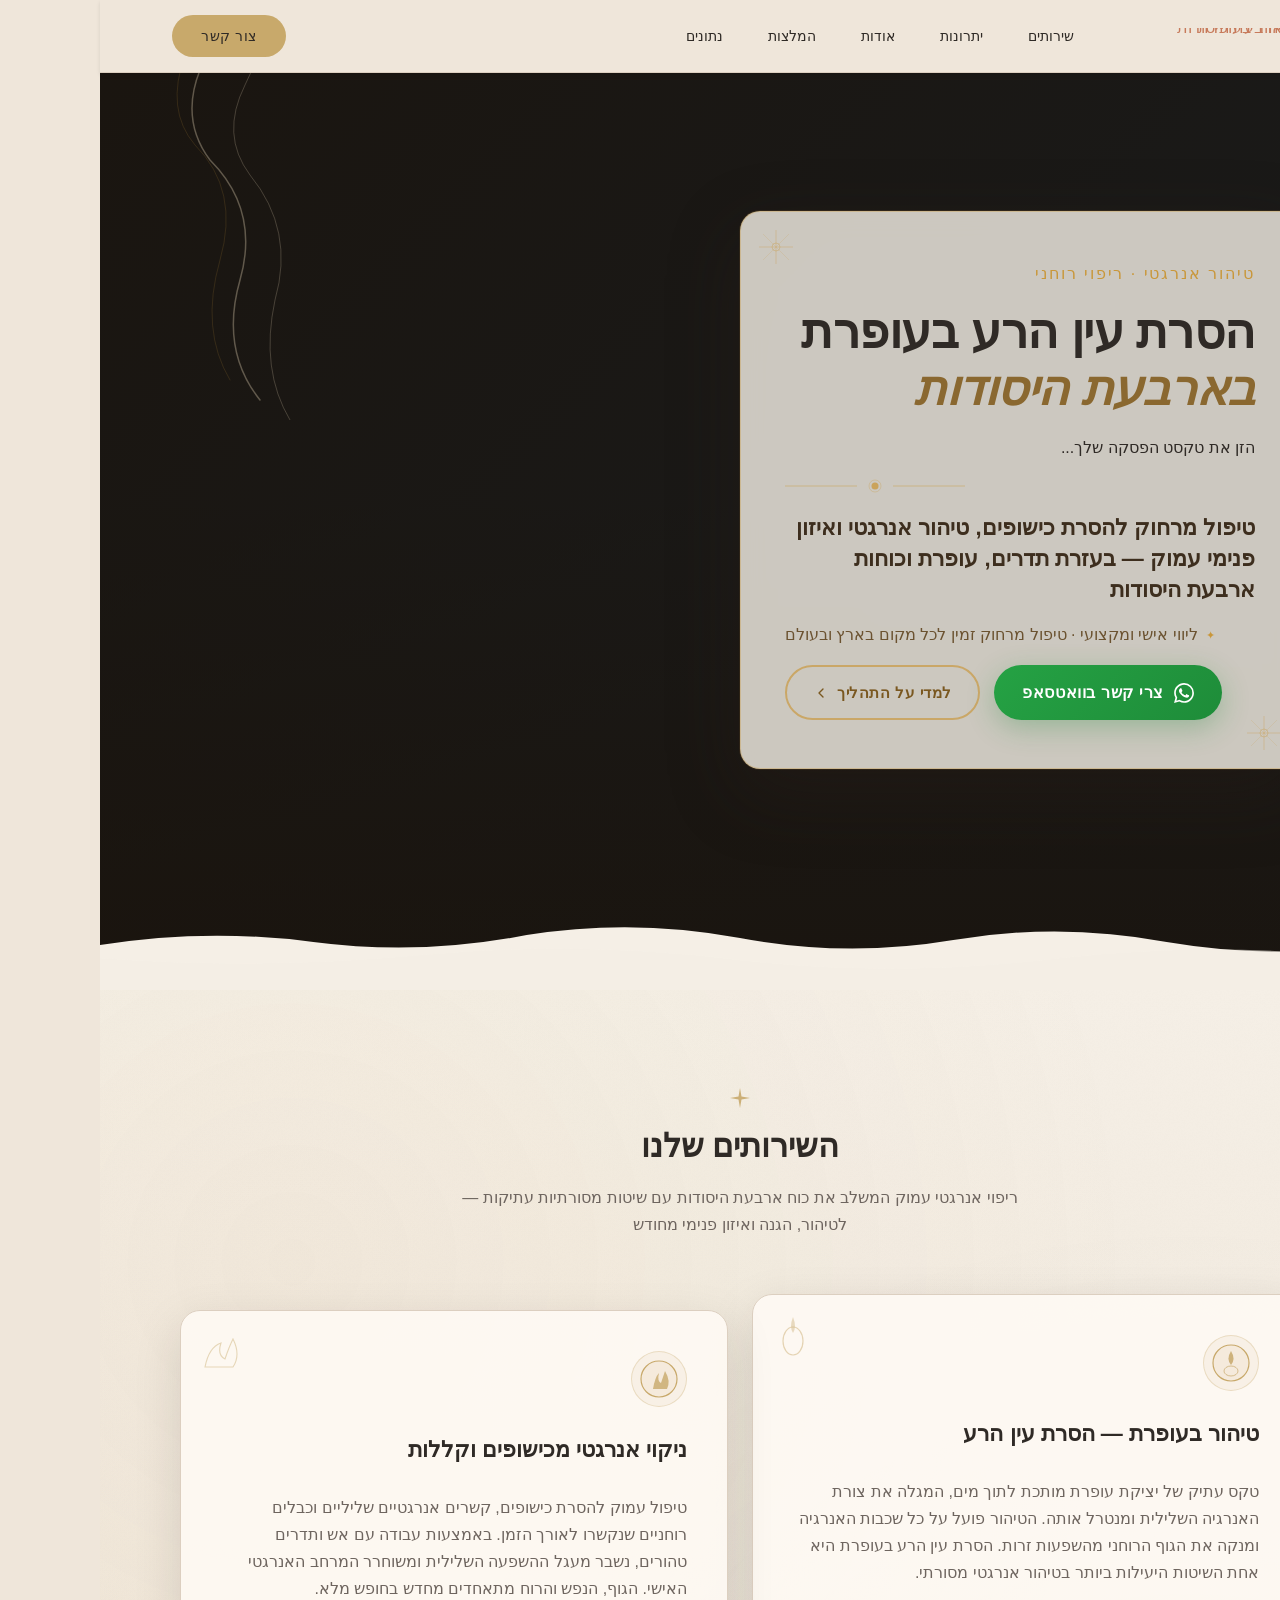
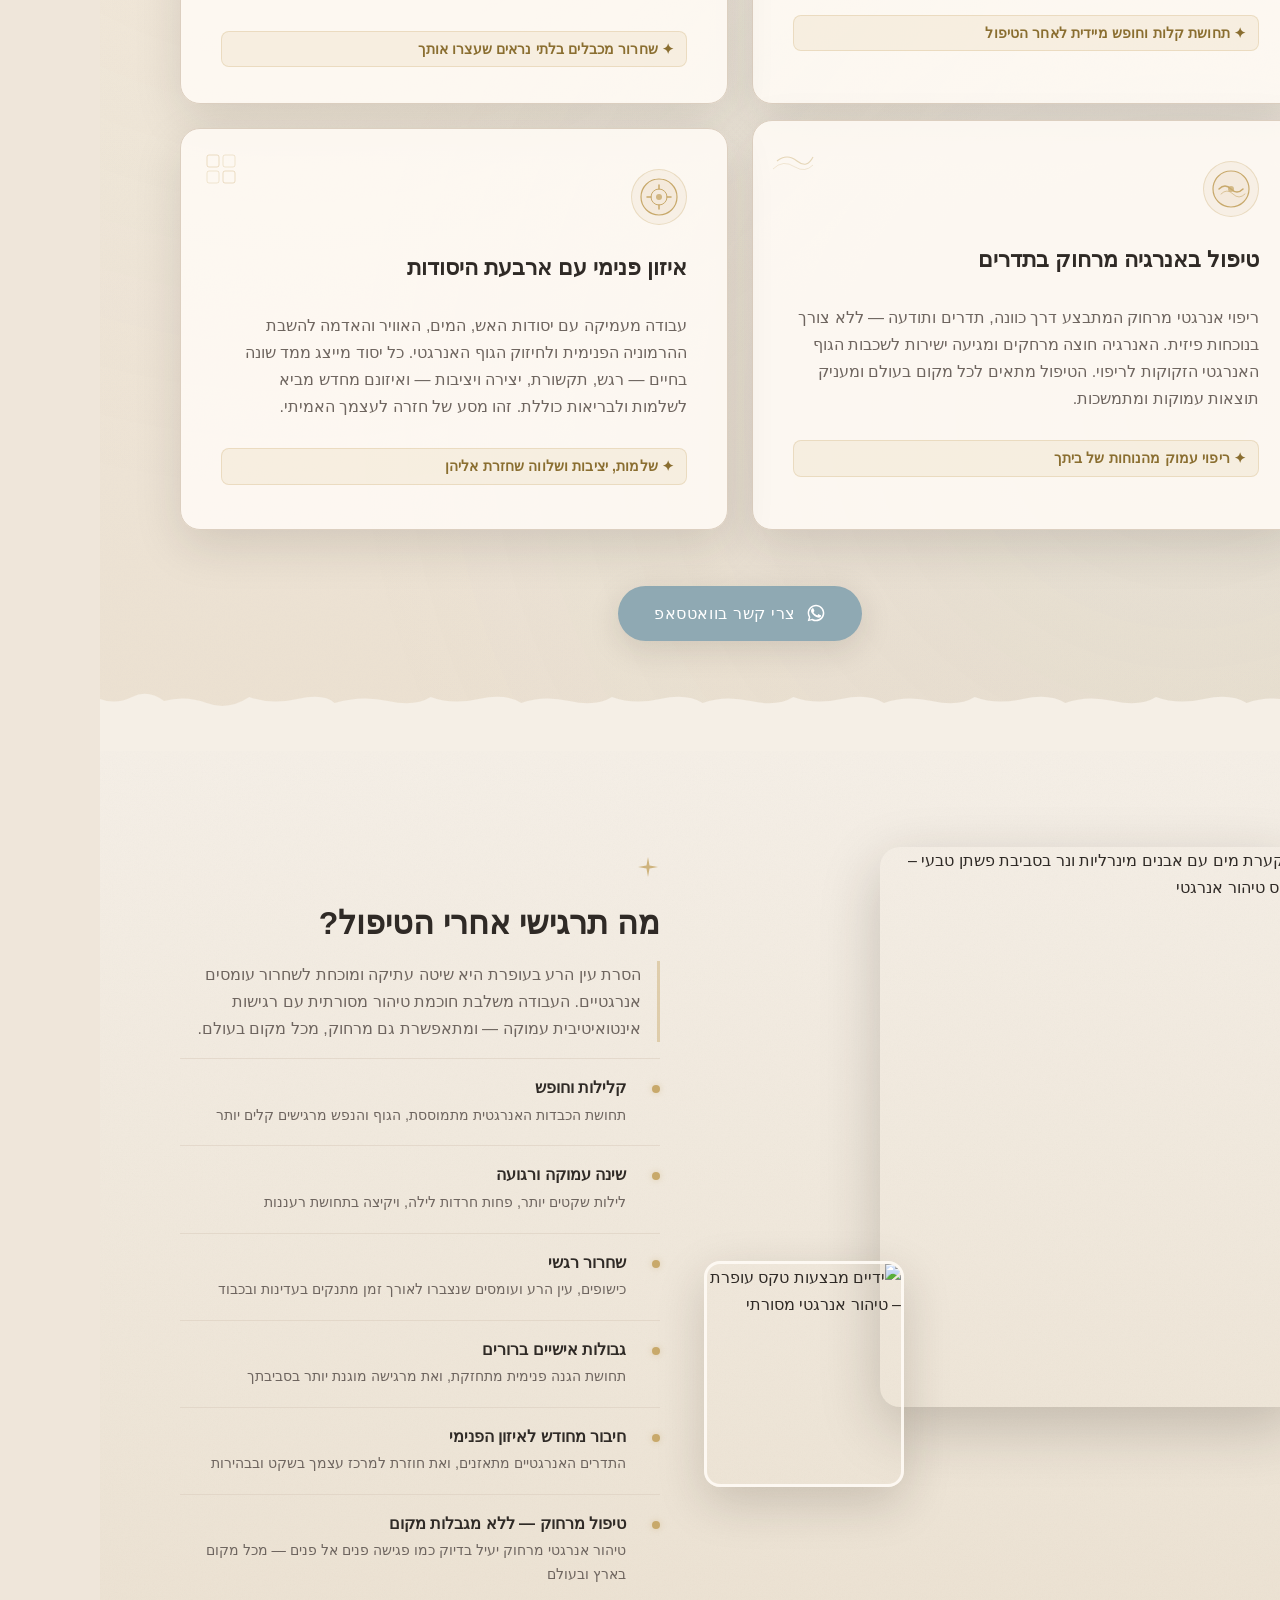
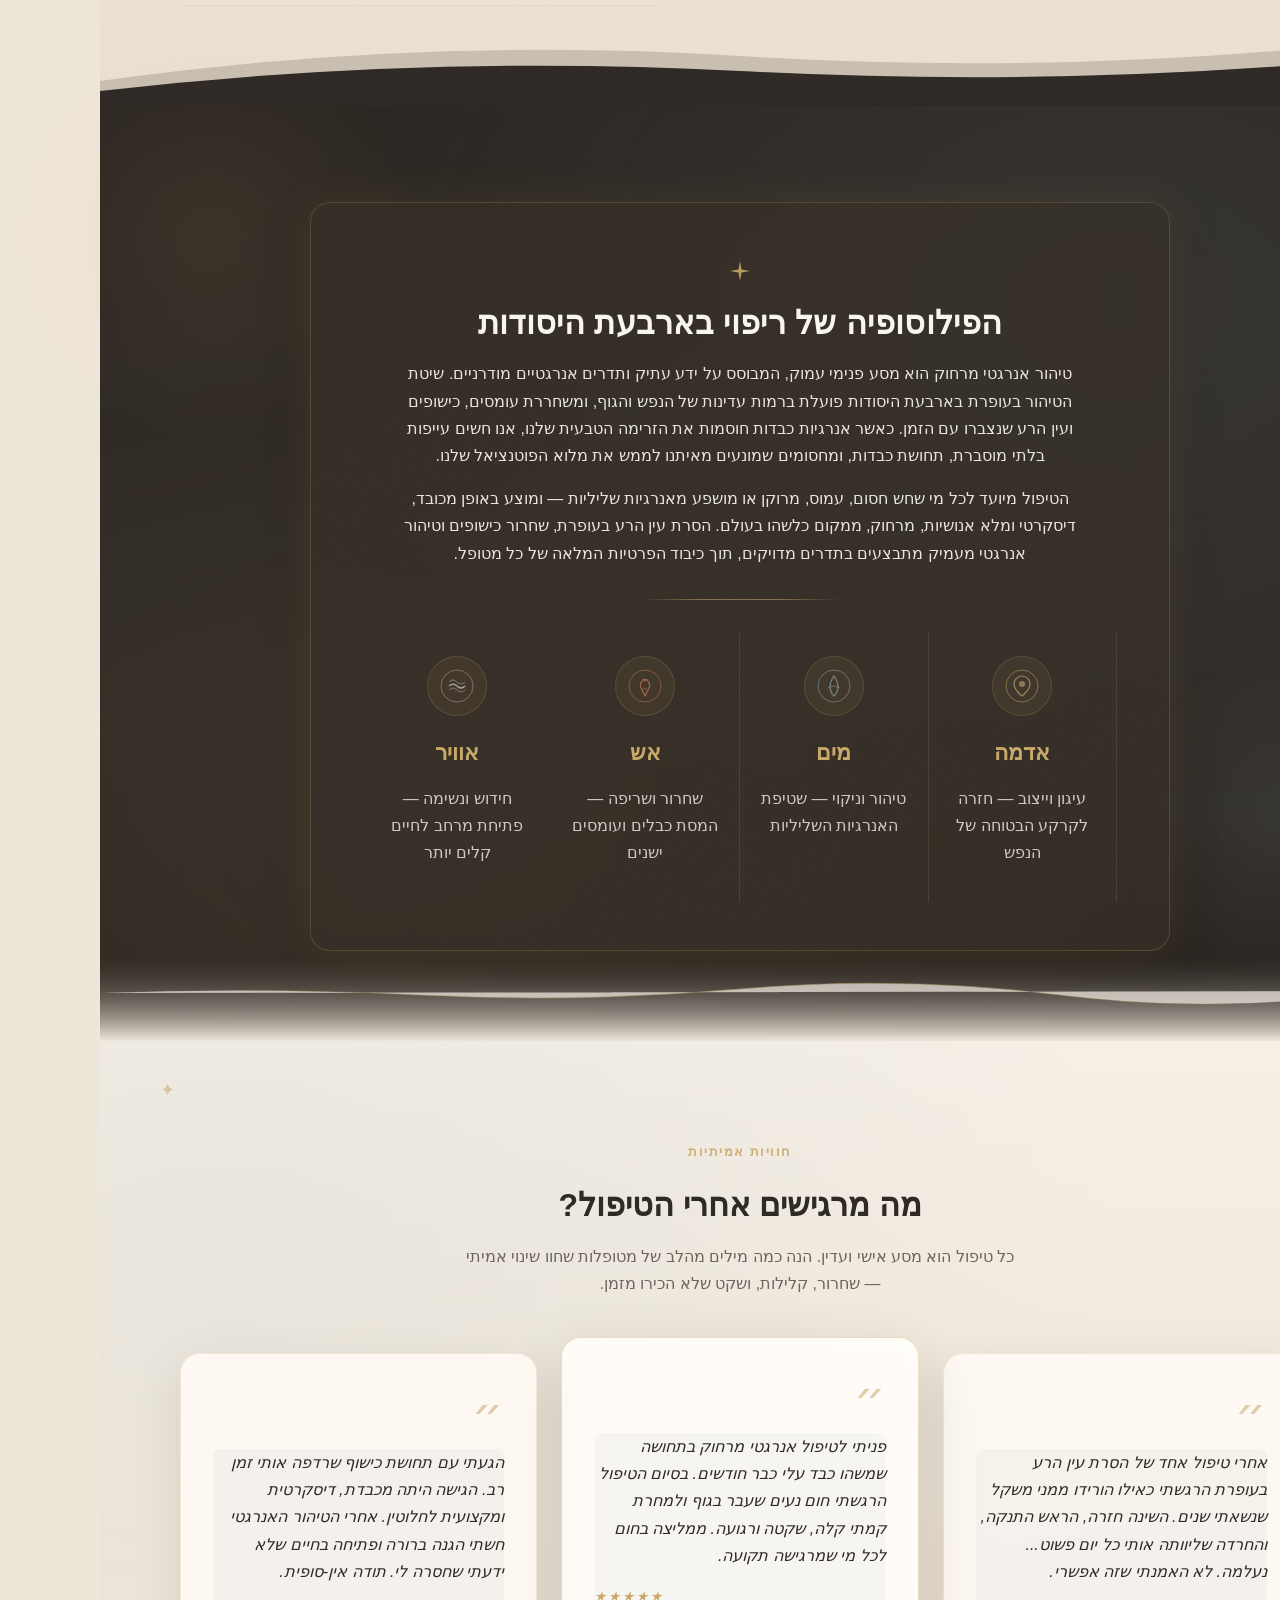
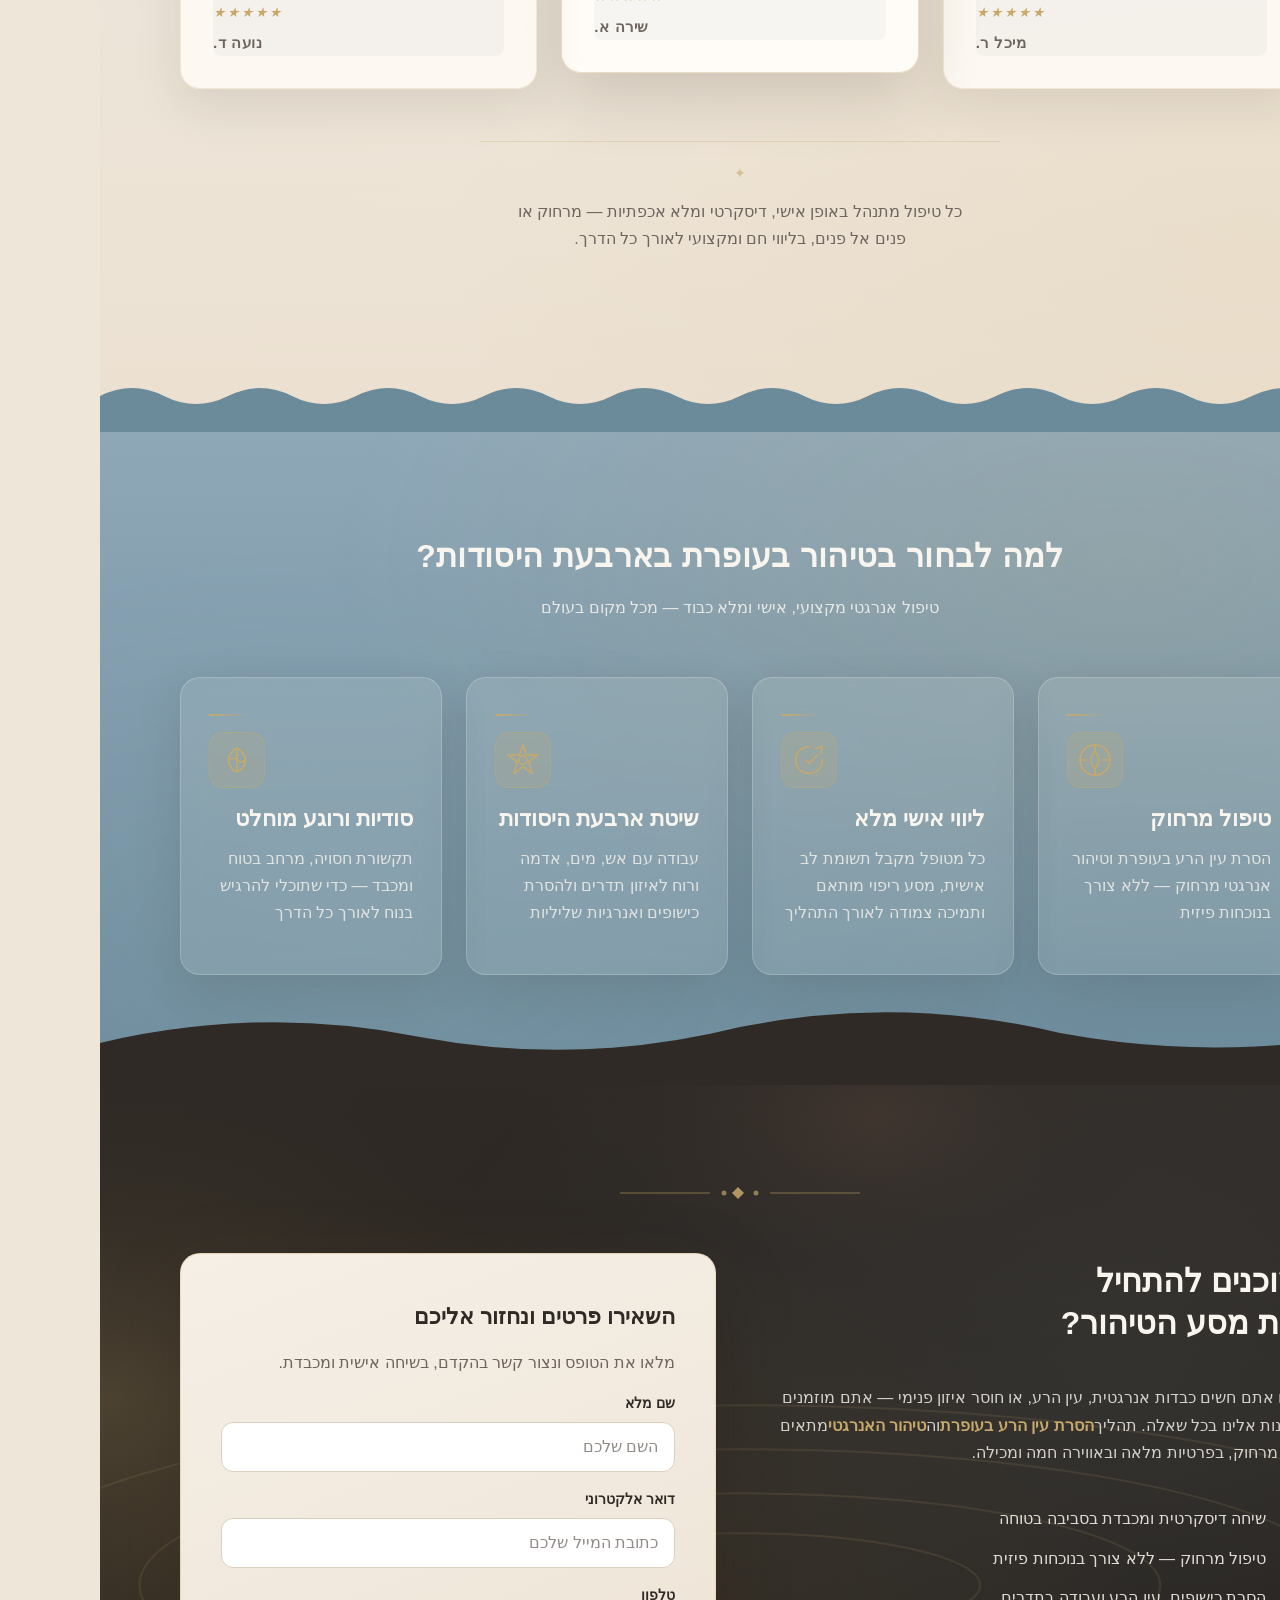
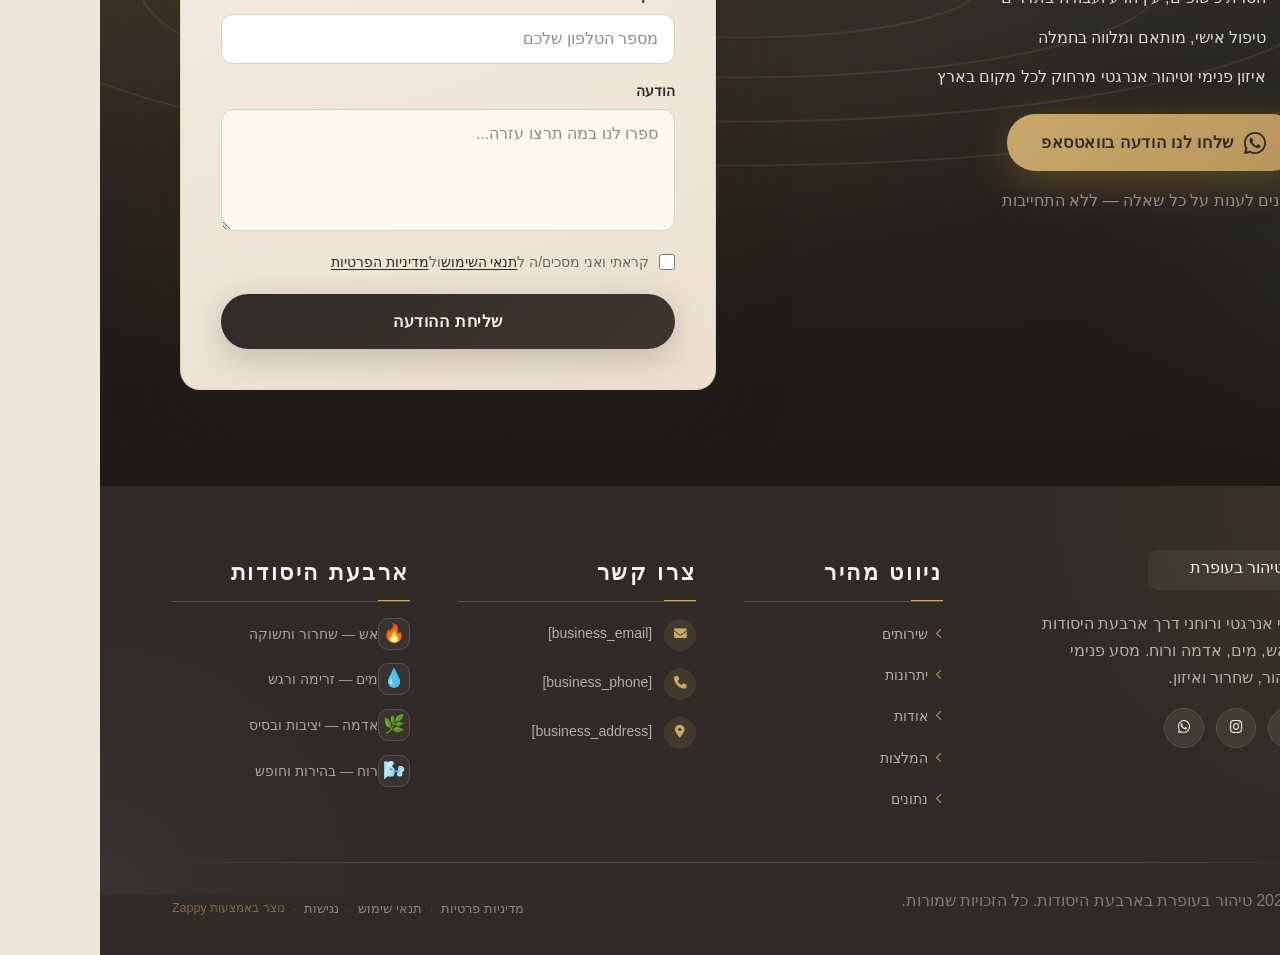
==== public/index.html @ 0448c600 "Background sync: Progressive GitHub Sync" ====
<!doctype html><html dir="rtl" lang="he"><head><meta charset="UTF-8"><meta content="width=device-width,initial-scale=1" name="viewport"><meta content="index, follow" name="robots"><title>הסרת עין הרע בעופרת — טיהור בעופרת בארבעת היסודות</title><meta content="A spiritual and energetic healing practice focused on lead-pouring (עופרת) as a traditional method for removing the evil eye, curses, and negative energies. The" name="description"><meta content="הסרת עין הרע בעופרת, הסרת כישופים, טיהור אנרגטי, הסרת עין הרע בעופרת, טיהור אנרגטי מרחוק" name="keywords"><link href="/assets/favicon.ico" rel="icon" type="image/x-icon"><link href="/assets/favicon-16x16.png" rel="icon" type="image/png" sizes="16x16"><link href="/assets/favicon-32x32.png" rel="icon" type="image/png" sizes="32x32"><link href="/assets/favicon-48x48.png" rel="icon" type="image/png" sizes="48x48"><link href="/assets/favicon-192x192.png" rel="icon" type="image/png" sizes="192x192"><link href="/assets/favicon-512x512.png" rel="icon" type="image/png" sizes="512x512"><link href="/assets/apple-touch-icon.png" rel="apple-touch-icon"><script>!function(){"use strict";var t="0f71eb76-64d7-403d-bdd6-6f4e79e897e3",e="https://api.zappy5.com/api/analytics/track",a=18e5,n=2592e6,o=!0,i=!0,r=!0;var s=function(){var e="zappy_visitor_"+t,a=null;try{if(a=localStorage.getItem(e)){var o=JSON.parse(a),i=Date.now();if(i-o.created<n)return o.lastSeen=i,localStorage.setItem(e,JSON.stringify(o)),o.id}}catch(t){console.warn("Zappy Analytics: LocalStorage not available")}var r="zv_"+Date.now()+"_"+Math.random().toString(36).substr(2,9);try{localStorage.setItem(e,JSON.stringify({id:r,created:Date.now(),lastSeen:Date.now()}))}catch(t){}return r}(),c=function(){var e="zappy_session_"+t,n=null;try{if(n=sessionStorage.getItem(e)){var o=JSON.parse(n),i=Date.now();if(i-o.timestamp<a)return o.timestamp=i,sessionStorage.setItem(e,JSON.stringify(o)),o.id}}catch(t){console.warn("Zappy Analytics: SessionStorage not available")}var r="zs_"+Date.now()+"_"+Math.random().toString(36).substr(2,9);try{sessionStorage.setItem(e,JSON.stringify({id:r,timestamp:Date.now()}))}catch(t){}return r}();function l(a,n){n=n||{};var o={website_id:t,event_type:a,page_path:window.location.pathname,referrer:document.referrer||"direct",visitor_id:s,session_id:c,metadata:n};if(navigator.sendBeacon){var i=new Blob([JSON.stringify(o)],{type:"application/json"});navigator.sendBeacon(e,i)}else fetch(e,{method:"POST",headers:{"Content-Type":"application/json"},body:JSON.stringify(o),keepalive:!0}).catch(function(t){console.warn("Zappy Analytics: Failed to track event",t)})}o&&l("pageview",{title:document.title,url:window.location.href}),i&&document.addEventListener("click",function(t){var e=t.target;if("BUTTON"===e.tagName||e.closest("button")){var a="BUTTON"===e.tagName?e:e.closest("button");l("click",{element:"button",text:a.textContent.trim().substring(0,100),id:a.id||null,class:a.className||null})}else if("A"===e.tagName||e.closest("a")){var n="A"===e.tagName?e:e.closest("a");l("navigation",{element:"link",text:n.textContent.trim().substring(0,100),href:n.href,external:n.hostname!==window.location.hostname})}},!0),r&&document.addEventListener("submit",function(t){var e=t.target;l("form_submit",{form_id:e.id||null,form_name:e.name||null,form_action:e.action||null,form_method:e.method||"GET"})},!0);var d=Date.now();window.addEventListener("beforeunload",function(){l("page_unload",{time_on_page:Math.floor((Date.now()-d)/1e3),page_path:window.location.pathname})}),window.zappyAnalytics={track:l,getVisitorId:function(){return s},getSessionId:function(){return c}}}()</script><meta content="הסרת עין הרע בעופרת — טיהור בעופרת בארבעת היסודות" property="og:title"><meta content="A spiritual and energetic healing practice focused on lead-pouring (עופרת) as a traditional method for removing the evil eye, curses, and negative energies. The" property="og:description"><meta content="summary_large_image" name="twitter:card"><meta content="הסרת עין הרע בעופרת — טיהור בעופרת בארבעת היסודות" name="twitter:title"><meta content="A spiritual and energetic healing practice focused on lead-pouring (עופרת) as a traditional method for removing the evil eye, curses, and negative energies. The" name="twitter:description"><meta content="website" property="og:type"/><meta content="he_IL" property="og:locale"/><link href="https://cdnjs.cloudflare.com/ajax/libs/font-awesome/6.4.0/css/all.min.css" rel="stylesheet"/><link href="/assets/favicon.ico" rel="icon" type="image/x-icon"/><link href="/assets/favicon-16x16.png" rel="icon" type="image/png" sizes="16x16"/><link href="/assets/favicon-32x32.png" rel="icon" type="image/png" sizes="32x32"/><link href="/assets/favicon-48x48.png" rel="icon" type="image/png" sizes="48x48"/><link href="/assets/favicon-192x192.png" rel="icon" type="image/png" sizes="192x192"/><link href="/assets/favicon-512x512.png" rel="icon" type="image/png" sizes="512x512"/><link href="/assets/apple-touch-icon.png" rel="apple-touch-icon"/><link href="https://cdn.jsdelivr.net/npm/vanilla-cookieconsent@3/dist/cookieconsent.css" rel="stylesheet"/><script src="https://cdn.jsdelivr.net/npm/vanilla-cookieconsent@3/dist/cookieconsent.umd.js"></script><script src="https://cdn.jsdelivr.net/gh/mickidum/acc_toolbar/acctoolbar/acctoolbar.min.js"></script><link href="/styles.css" rel="stylesheet"><style id="zappy-dropdown-submenu-styles">#navMenu li:has(.sub-menu),.nav-menu li:has(.sub-menu),.navbar li:has(.sub-menu),nav li:has(.sub-menu){position:relative}#navMenu .sub-menu,.nav-menu .sub-menu,.navbar .sub-menu,nav .sub-menu{display:block!important;position:absolute!important;top:100%;left:0;min-width:220px;background:#fff;border-radius:8px;box-shadow:0 8px 25px rgba(0,0,0,.15);padding:8px 0;opacity:0;visibility:hidden;transform:translateY(10px);transition:all .3s ease;z-index:1000;list-style:none;pointer-events:none}#navMenu li:hover>.sub-menu,.nav-menu li:hover>.sub-menu,.navbar li:hover>.sub-menu,nav li:hover>.sub-menu{opacity:1!important;visibility:visible!important;transform:translateY(0)!important;pointer-events:auto!important}.sub-menu li{list-style:none;margin:0;padding:0}.sub-menu a{display:block!important;padding:10px 16px!important;color:var(--text-dark,#333)!important;font-weight:500;text-decoration:none;white-space:nowrap;transition:background-color .2s}.sub-menu .zappy-nav-child>a{padding-left:28px!important;font-size:.9em!important;opacity:.85!important}[dir=rtl] .sub-menu .zappy-nav-child>a,html[lang=ar] .sub-menu .zappy-nav-child>a,html[lang=he] .sub-menu .zappy-nav-child>a{padding-left:10px!important;padding-right:28px!important}.sub-menu .zappy-nav-parent>a{font-weight:600!important}.sub-menu a:hover{background-color:#f5f5f5}[dir=rtl] .nav-menu .sub-menu,[dir=rtl] .navbar .sub-menu,[dir=rtl] nav .sub-menu,html[lang=ar] .nav-menu .sub-menu,html[lang=ar] .navbar .sub-menu,html[lang=ar] nav .sub-menu,html[lang=he] .nav-menu .sub-menu,html[lang=he] .navbar .sub-menu,html[lang=he] nav .sub-menu{left:auto!important;right:0!important}.sub-menu:empty,.sub-menu:not(:has(li)):not(:has(> a)),.sub-menu:not(:has(li:not(.zappy-hidden-menu-item))):not(:has(> a)){display:none!important;opacity:0!important;visibility:hidden!important;pointer-events:none!important}li:has(.menu-group-title):hover>.sub-menu{opacity:1!important;visibility:visible!important;transform:translateY(0)!important;pointer-events:auto!important}#navMenu>li>.menu-group-title,.nav-menu>li>.menu-group-title{display:inline-block;padding:.5rem 1rem;cursor:default;user-select:none}@media (max-width:768px){#navMenu .sub-menu,.nav-menu .sub-menu,.navbar .sub-menu,nav .sub-menu{position:static!important;transform:none!important;box-shadow:none!important;background:0 0!important;max-height:0;overflow:hidden;opacity:0;visibility:hidden;transition:max-height .3s ease,opacity .3s ease;padding:0!important;border-radius:0!important}#navMenu .sub-menu.mobile-expanded,.nav-menu .sub-menu.mobile-expanded,.navbar .sub-menu.mobile-expanded{max-height:none!important;overflow-y:visible!important;opacity:1!important;visibility:visible!important;padding:8px 0 8px 16px!important}[dir=rtl] .sub-menu.mobile-expanded,html[lang=he] .sub-menu.mobile-expanded{padding:8px 16px 8px 0!important}#navMenu li:hover>.sub-menu,.nav-menu li:hover>.sub-menu,.navbar li:hover>.sub-menu,nav li:hover>.sub-menu{opacity:0;visibility:hidden;pointer-events:none}#navMenu li>.sub-menu.mobile-expanded,.nav-menu li>.sub-menu.mobile-expanded,.navbar li>.sub-menu.mobile-expanded,nav li>.sub-menu.mobile-expanded{opacity:1!important;visibility:visible!important;pointer-events:auto!important}#navMenu li:has(.sub-menu),.nav-menu li:has(.sub-menu),.navbar li:has(.sub-menu),nav li:has(.sub-menu){display:flex!important;flex-wrap:wrap!important;align-items:center!important;position:relative!important;min-height:44px!important}#navMenu li:has(.sub-menu)>a,.nav-menu li:has(.sub-menu)>a,.navbar li:has(.sub-menu)>a,nav li:has(.sub-menu)>a{flex:1!important;min-width:0!important}#navMenu li:has(.sub-menu)>.menu-group-title,.nav-menu li:has(.sub-menu)>.menu-group-title,.navbar li:has(.sub-menu)>.menu-group-title,nav li:has(.sub-menu)>.menu-group-title{flex:1!important;min-width:0!important;padding:0!important;line-height:inherit!important}#navMenu li:has(.sub-menu)>.sub-menu,.nav-menu li:has(.sub-menu)>.sub-menu,.navbar li:has(.sub-menu)>.sub-menu,nav li:has(.sub-menu)>.sub-menu{flex-basis:100%!important;width:100%!important}#navMenu li:has(.sub-menu)>a [class*=arrow],#navMenu li:has(.sub-menu)>a [class*=chevron],.nav-menu li:has(.sub-menu)>a .fa-angle-down,.nav-menu li:has(.sub-menu)>a .fa-chevron-down,.nav-menu li:has(.sub-menu)>a [class*=arrow],.nav-menu li:has(.sub-menu)>a [class*=chevron],nav li:has(.sub-menu)>a [class*=arrow],nav li:has(.sub-menu)>a [class*=chevron]{display:none!important;visibility:hidden!important}.mobile-submenu-toggle{display:flex!important;align-items:center!important;justify-content:center!important;width:44px!important;height:auto!important;background:0 0!important;border:none!important;cursor:pointer!important;color:var(--text-dark)!important;position:static!important;flex-shrink:0!important;align-self:stretch!important;z-index:2!important;padding:0!important;margin:0!important}.mobile-submenu-toggle::after{content:''!important;width:0!important;height:0!important;border-left:6px solid transparent!important;border-right:6px solid transparent!important;border-top:7px solid currentColor!important;transition:transform .3s ease!important}.mobile-submenu-toggle.expanded::after{transform:rotate(180deg)!important}.sub-menu a{padding:10px 0!important;display:block!important;color:var(--text-dark)!important;white-space:normal!important}.sub-menu .zappy-nav-child>a{padding-left:28px!important;font-size:.9em!important;opacity:.85!important}[dir=rtl] .sub-menu .zappy-nav-child>a,html[lang=ar] .sub-menu .zappy-nav-child>a,html[lang=he] .sub-menu .zappy-nav-child>a{padding-left:0!important;padding-right:28px!important}.sub-menu .zappy-nav-parent>a{font-weight:600!important}#navMenu.active,.nav-menu.active{max-width:100vw!important;overflow-x:hidden!important;box-sizing:border-box!important}.navbar .sub-menu li a,.zappy-products-dropdown .sub-menu a,nav.navbar .sub-menu li a{color:var(--text-dark)!important}}@media (min-width:769px){.mobile-submenu-toggle{display:none!important}}</style><style id="mobile-lang-menu-deployed-css">@media (max-width:768px){.lang-switcher,.nav-container .lang-switcher,.nav-cta-container .lang-switcher,.nav-ecommerce-icons .lang-switcher,.nav-icons-left .lang-switcher,.navbar .lang-switcher,.navbar .nav-cta-container .lang-switcher{display:none!important}.mobile-lang-menu{width:100%;border-top:1px solid rgba(128,128,128,.2);padding:8px 0 0 0;margin-top:8px}.mobile-lang-toggle{display:flex!important;align-items:center;justify-content:space-between;width:100%;padding:12px 16px;background:0 0;border:none;cursor:pointer;font-size:15px;color:inherit;font-family:inherit}.mobile-lang-toggle::after{content:'';display:inline-block;width:8px;height:8px;border-right:2px solid currentColor;border-bottom:2px solid currentColor;transform:rotate(45deg);transition:transform .3s ease;margin-left:8px}.mobile-lang-toggle.expanded::after{transform:rotate(-135deg)}.mobile-lang-options{max-height:0;overflow:hidden;transition:max-height .3s ease}.mobile-lang-options.expanded{max-height:300px}.mobile-lang-option{display:flex!important;align-items:center;gap:10px;padding:10px 24px;text-decoration:none;color:inherit;font-size:14px;font-family:inherit}.mobile-lang-option:hover{background:rgba(128,128,128,.1)}.mobile-lang-option.active{font-weight:600;opacity:.7;pointer-events:none}.mobile-lang-option img{width:20px;height:20px;border-radius:50%}}@media (min-width:769px){.mobile-lang-menu{display:none!important}}</style><style id="zappy-widget-visibility">#mic-access-tool-box,#mic-access-tool-general-button,#mic-init-access-tool #mic-access-tool-box,#mic-init-access-tool #mic-access-tool-general-button,#mic-init-access-tool .mic-access-tool-general-button,._access-icon,._access-menu,.mic-access-tool-box,.mic-access-tool-general-button,div[id*=mic-access-tool-box]{display:none!important;visibility:hidden!important;opacity:0!important;pointer-events:none!important}</style></head><body><nav class="navbar" dir="rtl"><button class="mobile-toggle" aria-label="Menu" id="mobileToggle"><svg viewBox="0 0 24 24" height="24" width="24" fill="none" class="hamburger-icon"><path d="M3 12h18M3 6h18M3 18h18" stroke="currentColor" stroke-width="2" stroke-linecap="round"/></svg><svg viewBox="0 0 24 24" height="24" width="24" fill="none" class="close-icon" style="display:none"><path d="M18 6L6 18M6 6l12 12" stroke="currentColor" stroke-width="2" stroke-linecap="round"/></svg></button><button class="phone-header-btn" aria-label="Call" data-phone="[business_phone]"><svg viewBox="0 0 24 24" height="20" width="20" fill="currentColor"><path d="M22 16.92v3a2 2 0 0 1-2.18 2 19.79 19.79 0 0 1-8.63-3.07 19.5 19.5 0 0 1-6-6 19.79 19.79 0 0 1-3.07-8.67A2 2 0 0 1 4.11 2h3a2 2 0 0 1 2 1.72 12.84 12.84 0 0 0 .7 2.81 2 2 0 0 1-.45 2.11L8.09 9.91a16 16 0 0 0 6 6l1.27-1.27a2 2 0 0 1 2.11-.45 12.84 12.84 0 0 0 2.81.7A2 2 0 0 1 22 16.92z"/></svg></button><div class="nav-container"><div class="nav-right-group"><div class="nav-brand"><a href="/" class="logo-link"><img alt="טיהור בעופרת בארבעת היסודות" src="/assets/logo.webp" class="logo"/></a></div><ul class="nav-menu" id="navMenu"><li><a href="#services">שירותים</a></li><li><a href="#benefits">יתרונות</a></li><li><a href="#about">אודות</a></li><li><a href="#testimonials">המלצות</a></li><li><a href="#stats">נתונים</a></li></ul></div><div class="nav-cta-container"><a href="#contact" class="nav-cta-btn">צור קשר</a></div></div></nav><script>window.addEventListener("load",function(){const e=document.querySelector(".navbar, nav, header");if(!e)return void console.log("[Navbar] Navbar element not found");let t=document.getElementById("mobileToggle")||document.querySelector(".mobile-toggle")||document.querySelector(".hamburger")||document.querySelector(".hamburger-menu")||document.querySelector(".menu-toggle")||document.querySelector(".burger-menu")||document.querySelector('[aria-label="Menu"]')||document.querySelector('[aria-label="תפריט"]');const o=document.querySelector(".phone-header-btn"),n=window.getComputedStyle(e);let r=n.backgroundColor;if(console.log("[Navbar] Initial navbar background:",r),"transparent"===r||"rgba(0, 0, 0, 0)"===r||r.startsWith("rgba")&&r.includes(", 0)")){const e=n.backgroundImage;if(e&&"none"!==e)console.log("[Navbar] Navbar has background image/gradient, using dark text"),r="rgb(240, 240, 240)";else{const e=window.getComputedStyle(document.body).backgroundColor;console.log("[Navbar] Navbar transparent, using body background:",e),r=e}}const i=r.match(/\d+/g);if(i&&i.length>=3){const e=(.299*parseInt(i[0])+.587*parseInt(i[1])+.114*parseInt(i[2]))/255;console.log("[Navbar] Mobile button colors preserved from Claude CSS (luminance:",e.toFixed(2)+")");const n=document.createElement("style");n.id="zappy-mobile-nav-fix";document.documentElement.lang;document.documentElement.dir,n.textContent='\n        /* Hide mobile buttons on desktop, show only on mobile */\n        @media (min-width: 769px) {\n          .mobile-toggle,\n          .phone-header-btn {\n            display: none !important;\n          }\n        }\n        \n        /* Show and position mobile buttons correctly on mobile */\n        @media (max-width: 768px) {\n          .mobile-toggle,\n          .phone-header-btn {\n            position: absolute !important;\n            top: 50% !important;\n            transform: translateY(-50%) !important;\n            z-index: 1001 !important;\n            display: flex !important;\n            align-items: center !important;\n            justify-content: center !important;\n            width: 36px !important;\n            height: 36px !important;\n            border-radius: 50% !important;\n            border: none !important;\n            cursor: pointer !important;\n            padding: 6px !important;\n            background: none !important;\n            color: var(--nav-text, var(--text-dark)) !important;\n          }\n          \n          /* LTR positioning (default): hamburger LEFT, phone RIGHT */\n          html:not([dir="rtl"]):not([lang="he"]):not([lang="ar"]) .mobile-toggle,\n          html[dir="ltr"] .mobile-toggle {\n            left: 12px !important;\n            right: auto !important;\n          }\n          html:not([dir="rtl"]):not([lang="he"]):not([lang="ar"]) .phone-header-btn,\n          html[dir="ltr"] .phone-header-btn {\n            right: 12px !important;\n            left: auto !important;\n          }\n          \n          /* RTL positioning: hamburger RIGHT, phone LEFT */\n          html[dir="rtl"] .mobile-toggle,\n          html[lang="he"] .mobile-toggle,\n          html[lang="ar"] .mobile-toggle {\n            right: 12px !important;\n            left: auto !important;\n          }\n          html[dir="rtl"] .phone-header-btn,\n          html[lang="he"] .phone-header-btn,\n          html[lang="ar"] .phone-header-btn {\n            left: 12px !important;\n            right: auto !important;\n          }\n          \n          /* CRITICAL: Ensure nav-container has min-height on mobile */\n          /* All children are positioned absolutely/fixed on mobile, so height:auto collapses to 0 */\n          .nav-container {\n            min-height: 70px !important;\n            position: relative !important;\n          }\n          \n          /* Ensure SVG icons are properly sized and inherit color */\n          .mobile-toggle svg,\n          .phone-header-btn svg {\n            width: 24px !important;\n            height: 24px !important;\n            /* Don\'t force display - let JavaScript control hamburger/close toggle */\n          }\n          \n          /* Reset nav-cta-container on mobile - remove desktop box-shadow/padding */\n          /* that creates a visible ghost box when CTA button is hidden */\n          .nav-cta-container {\n            box-shadow: none !important;\n            padding: 0 !important;\n          }\n          \n          /* Hide nav-cta-container entirely on mobile when there\'s no lang-switcher */\n          /* (only the CTA button is inside, and it\'s hidden on mobile) */\n          .nav-cta-container:not(:has(.lang-switcher)) {\n            display: none !important;\n          }\n          \n          /* CRITICAL: Prevent hero image fade gradient from bleeding over headline text */\n          /* The .image-fade-gradient has bottom: -30px (extends below parent) */\n          /* On mobile stacked layout, this overlaps the h1 text below the image */\n          .hero-image-column {\n            overflow: hidden !important;\n          }\n          .image-fade-gradient {\n            bottom: 0 !important;\n          }\n          \n          /* Hide desktop language switcher on mobile - hamburger menu handles it */\n          /* High specificity to override stored CSS */\n          .lang-switcher,\n          .nav-cta-container .lang-switcher,\n          .nav-container .lang-switcher,\n          .navbar .lang-switcher,\n          .navbar .nav-cta-container .lang-switcher {\n            display: none !important;\n          }\n        }\n      ';const r=document.getElementById("zappy-mobile-nav-fix");r&&r.remove(),document.head.appendChild(n),console.log("[Navbar] Critical CSS injected for mobile nav positioning");const l=window.innerWidth<=768;if(t){const e=t.querySelector(".hamburger-icon"),o=t.querySelector(".close-icon");e&&(e.style.setProperty("width","24px","important"),e.style.setProperty("height","24px","important"),e.style.setProperty("display","block","important")),o&&(o.style.setProperty("width","24px","important"),o.style.setProperty("height","24px","important"),o.style.setProperty("display","none","important")),l?(t.style.setProperty("position","absolute","important"),t.style.setProperty("top","50%","important"),t.style.setProperty("transform","translateY(-50%)","important"),t.style.setProperty("z-index","1001","important"),t.style.removeProperty("left"),t.style.removeProperty("right"),console.log("[Navbar] Mobile toggle positioning applied (mobile viewport)")):(t.style.removeProperty("position"),t.style.removeProperty("top"),t.style.removeProperty("transform"),t.style.removeProperty("z-index"),t.style.removeProperty("left"),t.style.removeProperty("right"),console.log("[Navbar] Desktop viewport - cleared mobile toggle inline positioning"))}if(o){const e=o.querySelector("svg");e&&(e.style.width="24px",e.style.height="24px",e.setAttribute("width","24"),e.setAttribute("height","24")),l?(o.style.setProperty("position","absolute","important"),o.style.setProperty("top","50%","important"),o.style.setProperty("transform","translateY(-50%)","important"),o.style.setProperty("z-index","1001","important"),o.style.removeProperty("left"),o.style.removeProperty("right"),console.log("[Navbar] Phone button positioning applied (mobile viewport)")):(o.style.removeProperty("position"),o.style.removeProperty("top"),o.style.removeProperty("transform"),o.style.removeProperty("z-index"),o.style.removeProperty("left"),o.style.removeProperty("right"),console.log("[Navbar] Desktop viewport - cleared phone button inline positioning"))}}else console.log("[Navbar] Could not parse background color:",r);t=document.getElementById("mobileToggle")||document.querySelector(".mobile-toggle")||document.querySelector(".hamburger")||document.querySelector(".hamburger-menu")||document.querySelector(".menu-toggle")||document.querySelector(".burger-menu")||document.querySelector('[aria-label="Menu"]')||document.querySelector('[aria-label="תפריט"]');const l=document.getElementById("navMenu")||document.querySelector(".nav-menu")||document.querySelector(".nav-links")||document.querySelector("nav ul:not(.submenu)");if(!t||!l)return void console.log("[Navbar] Mobile toggle or menu not found:",{toggle:!!t,menu:!!l});l.id||(l.id="navMenu"),console.log("[Navbar] Initializing mobile menu...");const a=t.cloneNode(!0);t.parentNode.replaceChild(a,t),a.addEventListener("click",function(e){e.preventDefault(),e.stopPropagation();const t=this.querySelector(".hamburger-icon"),o=this.querySelector(".close-icon");l.classList.contains("active")?(l.classList.remove("active"),t&&t.style.setProperty("display","block","important"),o&&o.style.setProperty("display","none","important"),document.body.style.overflow="",console.log("[Navbar] Menu closed")):(l.classList.add("active"),t&&t.style.setProperty("display","none","important"),o&&o.style.setProperty("display","block","important"),document.body.style.overflow="hidden",console.log("[Navbar] Menu opened"))}),l.querySelectorAll("a").forEach(function(e){e.addEventListener("click",function(){if("#"===this.getAttribute("href"))return;const e=a.querySelector(".hamburger-icon"),t=a.querySelector(".close-icon");l.classList.remove("active"),e&&e.style.setProperty("display","block","important"),t&&t.style.setProperty("display","none","important"),document.body.style.overflow="",console.log("[Navbar] Menu closed (link clicked)")})});var s=l.querySelectorAll(".dropdown-toggle");s.forEach(function(e){e.addEventListener("click",function(e){e.preventDefault(),e.stopPropagation();var t=this.closest(".nav-dropdown");t&&(t.parentNode.querySelectorAll(".nav-dropdown.open").forEach(function(e){e!==t&&e.classList.remove("open")}),t.classList.toggle("open"),console.log("[Navbar] Dropdown toggled:",t.classList.contains("open")?"open":"closed"))})}),document.addEventListener("click",function(e){e.target.closest(".nav-dropdown")||document.querySelectorAll(".nav-dropdown.open").forEach(function(e){e.classList.remove("open")})}),console.log("[Navbar] Dropdown handlers initialized for "+s.length+" dropdowns"),o&&o.addEventListener("click",function(){const e=document.querySelectorAll('a[href^="tel:"]'),t=e.length>0?e[0].getAttribute("href").replace("tel:",""):"[business_phone]";window.location.href="tel:"+t,console.log("[Navbar] Phone button clicked")}),console.log("[Navbar] Mobile menu initialized successfully");const p=function(){const e=document.querySelector(".whatsapp-float");e&&(window.innerWidth>=769?(e.style.setProperty("display","none","important"),e.style.setProperty("visibility","hidden","important"),e.style.setProperty("opacity","0","important"),e.style.setProperty("pointer-events","none","important"),console.log("[WhatsApp] Button hidden on desktop")):(e.style.removeProperty("display"),e.style.removeProperty("visibility"),e.style.removeProperty("opacity"),e.style.removeProperty("pointer-events"),console.log("[WhatsApp] Button visible on mobile")))};let c;p(),window.addEventListener("resize",function(){clearTimeout(c),c=setTimeout(p,100)})})</script><main><section class="index-hero-section" data-layout-spec="בית-hero" dir="rtl" id="hero-dup-1777482948725" data-hero-type="fullscreen-scrim"><div class="index-hero-bg"><img alt="טיהור אנרגטי בעופרת - ידיים מעל קערת ריפוי עם נרות וגבישים" src="/assets/site-index-hero-image-1.webp" data-context="Intimate sacred healing scene: close-up of weathered feminine hands hovering above a dark ceramic bowl filled with molten lead and shimmering water, surrounded by lit beeswax candles casting warm golden glow, smooth river stones and raw crystals arranged nearby, wisps of white smoke rising, water reflections creating luminous patterns, dried herbs and a small copper vessel in the background, earthy textures of linen and clay, mystical yet photographic warmth, soft bokeh, spiritual ritual atmosphere" data-placeholder="index-hero-image-1" height="900" width="1400" data-element-id="img-1777482996221-tiges4y5z" data-element-type="image" data-hero-background="true" data-hero-bg="true" style="object-position:50% 50%"/></div><div class="index-hero-scrim" aria-hidden="true"></div><div class="index-hero-smoke-decor" aria-hidden="true"><svg viewBox="0 0 320 420" xmlns="http://www.w3.org/2000/svg" aria-hidden="true" data-no-icon-edit="true" fill="none"><path d="M160,400 Q120,350 140,280 Q160,210 110,160 Q80,120 100,70 Q115,30 140,10" fill="none" opacity="0.38" stroke="#D4C4A8" stroke-width="1.5" stroke-linecap="round"/><path d="M190,420 Q160,370 175,300 Q195,230 150,175 Q120,135 145,85 Q162,45 185,20" fill="none" opacity="0.25" stroke="#D4C4A8" stroke-width="1" stroke-linecap="round"/><path d="M130,380 Q100,330 120,260 Q140,190 95,145 Q65,110 85,55" fill="none" opacity="0.20" stroke="#C9973A" stroke-width="0.8" stroke-linecap="round"/></svg></div><div class="index-hero-container"><div class="index-hero-card"><span class="index-hero-corner index-hero-corner--tr" aria-hidden="true"><svg viewBox="0 0 38 38" xmlns="http://www.w3.org/2000/svg" height="38" width="38" fill="none" aria-hidden="true" data-no-icon-edit="true"><line x1="19" x2="19" y1="2" y2="36" stroke="#C9973A" stroke-width="0.8" opacity="0.45"/><line x1="2" x2="36" y1="19" y2="19" stroke="#C9973A" stroke-width="0.8" opacity="0.45"/><line x1="6" x2="32" y1="6" y2="32" stroke="#C9973A" stroke-width="0.6" opacity="0.3"/><line x1="32" x2="6" y1="6" y2="32" stroke="#C9973A" stroke-width="0.6" opacity="0.3"/><circle cx="19" cy="19" r="4" stroke="#C9973A" stroke-width="0.8" opacity="0.5"/></svg></span><span class="index-hero-corner index-hero-corner--bl" aria-hidden="true"><svg viewBox="0 0 38 38" xmlns="http://www.w3.org/2000/svg" height="38" width="38" fill="none" aria-hidden="true" data-no-icon-edit="true"><line x1="19" x2="19" y1="2" y2="36" stroke="#C9973A" stroke-width="0.8" opacity="0.45"/><line x1="2" x2="36" y1="19" y2="19" stroke="#C9973A" stroke-width="0.8" opacity="0.45"/><line x1="6" x2="32" y1="6" y2="32" stroke="#C9973A" stroke-width="0.6" opacity="0.3"/><line x1="32" x2="6" y1="6" y2="32" stroke="#C9973A" stroke-width="0.6" opacity="0.3"/><circle cx="19" cy="19" r="4" stroke="#C9973A" stroke-width="0.8" opacity="0.5"/></svg></span><p class="index-hero-label">טיהור אנרגטי · ריפוי רוחני</p><h1 class="index-hero-h1">הסרת עין הרע בעופרת<br/><span class="index-hero-h1-accent">בארבעת היסודות</span></h1><div class="zappy-inserted-element" data-element-id="zappy-element-1777483014709-f21cr2dsi" data-element-type="paragraph" data-zappy-newly-inserted="true" id="zappy-element-1777483014709-f21cr2dsi" style="width:100%"><p data-element-id="zappy-element-1777483014709-f21cr2dsi" data-element-type="paragraph" data-zappy-newly-inserted="true" id="zappy-element-1777483014709-f21cr2dsi" style="font-size:1rem;max-width:none;margin-left:auto;margin-right:auto">הזן את טקסט הפסקה שלך...</p></div><div class="index-hero-ornament" aria-hidden="true"><svg viewBox="0 0 180 14" xmlns="http://www.w3.org/2000/svg" height="14" width="180" fill="none" aria-hidden="true" data-no-icon-edit="true"><line x1="0" x2="72" y1="7" y2="7" stroke="#C9973A" stroke-width="0.8" opacity="0.55"/><circle cx="90" cy="7" r="3.5" fill="#C9973A" opacity="0.75"/><circle cx="90" cy="7" r="6" stroke="#C9973A" stroke-width="0.7" opacity="0.4"/><line x1="108" x2="180" y1="7" y2="7" stroke="#C9973A" stroke-width="0.8" opacity="0.55"/></svg></div><h3 class="index-hero-subtitle">טיפול מרחוק להסרת כישופים, טיהור אנרגטי ואיזון פנימי עמוק — בעזרת תדרים, עופרת וכוחות ארבעת היסודות</h3><p class="index-hero-reassurance"><span class="index-hero-reassurance-icon" aria-hidden="true">✦</span>ליווי אישי ומקצועי · טיפול מרחוק זמין לכל מקום בארץ ובעולם</p><div class="index-hero-ctas"><a href="https://wa.me/[whatsapp_handle]" class="index-hero-btn-primary" target="_blank" rel="noopener noreferrer" data-element-id="btn-1777482996215-vi7huogo7" data-element-type="button" data-native-element="true"><svg viewBox="0 0 24 24" xmlns="http://www.w3.org/2000/svg" height="20" width="20" fill="currentColor" aria-hidden="true" data-element-type="icon" data-icon-type="svg"><path d="M17.472 14.382c-.297-.149-1.758-.867-2.03-.967-.273-.099-.471-.148-.67.15-.197.297-.767.966-.94 1.164-.173.199-.347.223-.644.075-.297-.15-1.255-.463-2.39-1.475-.883-.788-1.48-1.761-1.653-2.059-.173-.297-.018-.458.13-.606.134-.133.298-.347.446-.52.149-.174.198-.298.298-.497.099-.198.05-.371-.025-.52-.075-.149-.669-1.612-.916-2.207-.242-.579-.487-.5-.669-.51-.173-.008-.371-.01-.57-.01-.198 0-.52.074-.792.372-.272.297-1.04 1.016-1.04 2.479 0 1.462 1.065 2.875 1.213 3.074.149.198 2.096 3.2 5.077 4.487.709.306 1.262.489 1.694.625.712.227 1.36.195 1.871.118.571-.085 1.758-.719 2.006-1.413.248-.694.248-1.289.173-1.413-.074-.124-.272-.198-.57-.347m-5.421 7.403h-.004a9.87 9.87 0 01-5.031-1.378l-.361-.214-3.741.982.998-3.648-.235-.374a9.86 9.86 0 01-1.51-5.26c.001-5.45 4.436-9.884 9.888-9.884 2.64 0 5.122 1.03 6.988 2.898a9.825 9.825 0 012.893 6.994c-.003 5.45-4.437 9.884-9.885 9.884m8.413-18.297A11.815 11.815 0 0012.05 0C5.495 0 .16 5.335.157 11.892c0 2.096.547 4.142 1.588 5.945L.057 24l6.305-1.654a11.882 11.882 0 005.683 1.448h.005c6.554 0 11.89-5.335 11.893-11.893a11.821 11.821 0 00-3.48-8.413z"/></svg><span>צרי קשר בוואטסאפ</span></a><a href="#process" class="index-hero-btn-secondary" data-element-id="btn-1777482996215-nswk4vgv6" data-element-type="button" data-native-element="true"><span>למדי על התהליך</span><svg viewBox="0 0 24 24" height="16" width="16" fill="none" aria-hidden="true" data-element-type="icon" data-icon-type="svg" stroke="currentColor" stroke-linecap="round" stroke-linejoin="round" stroke-width="2"><polyline points="15 18 9 12 15 6"/></svg></a></div></div></div><div class="index-hero-divider-wrapper"><svg viewBox="0 0 1440 90" xmlns="http://www.w3.org/2000/svg" aria-hidden="true" data-no-icon-edit="true" preserveAspectRatio="none"><path d="M0,90 L0,45 Q120,28 240,42 Q360,56 480,35 Q600,18 720,38 Q840,58 960,40 Q1080,22 1200,42 Q1320,60 1440,45 L1440,90 Z" fill="#F5EFE6"/><path d="M0,90 L0,58 Q180,70 360,55 Q540,40 720,60 Q900,78 1080,58 Q1260,40 1440,60 L1440,90 Z" fill="#F5EFE6" opacity="0.55"/></svg></div></section><section class="index-services-section" data-layout-spec="בית-services" dir="rtl" id="services"><div class="index-services-texture" aria-hidden="true"></div><div class="index-services-container"><div class="index-services-intro"><div class="index-services-ornament" aria-hidden="true"><svg viewBox="0 0 24 24" xmlns="http://www.w3.org/2000/svg" height="24" width="24" fill="none" aria-hidden="true" data-no-icon-edit="true"><path d="M12 2L13.5 10.5L22 12L13.5 13.5L12 22L10.5 13.5L2 12L10.5 10.5L12 2Z" fill="#C8A96B" opacity="0.9"/></svg></div><h2 class="index-services-heading">השירותים שלנו</h2><p class="index-services-subheading">ריפוי אנרגטי עמוק המשלב את כוח ארבעת היסודות עם שיטות מסורתיות עתיקות — לטיהור, הגנה ואיזון פנימי מחודש</p></div><div class="index-services-grid"><article class="index-services-card index-services-card--water"><div class="index-services-card-corner" aria-hidden="true"><svg viewBox="0 0 48 48" xmlns="http://www.w3.org/2000/svg" height="48" width="48" fill="none" aria-hidden="true" data-no-icon-edit="true"><ellipse cx="24" cy="30" rx="10" ry="14" fill="none" opacity="0.55" stroke="#C8A96B" stroke-width="1.2"/><path d="M24 6 Q28 16 24 22 Q20 16 24 6Z" fill="#C8A96B" opacity="0.45"/></svg></div><div class="index-services-card-icon" aria-hidden="true"><svg viewBox="0 0 40 40" xmlns="http://www.w3.org/2000/svg" height="40" width="40" fill="none" data-element-type="icon" data-icon-type="svg"><circle cx="20" cy="20" r="18" stroke="#C8A96B" stroke-width="1.2" fill="rgba(200,169,107,0.08)"/><path d="M20 8 Q25 16 20 22 Q15 16 20 8Z" fill="#C8A96B" opacity="0.85"/><ellipse cx="20" cy="28" rx="7" ry="5" fill="none" opacity="0.7" stroke="#C8A96B" stroke-width="1"/></svg></div><div class="index-services-card-content"><h3 class="index-services-card-title">טיהור בעופרת — הסרת עין הרע</h3><p class="index-services-card-desc">טקס עתיק של יציקת עופרת מותכת לתוך מים, המגלה את צורת האנרגיה השלילית ומנטרל אותה. הטיהור פועל על כל שכבות האנרגיה ומנקה את הגוף הרוחני מהשפעות זרות. הסרת עין הרע בעופרת היא אחת השיטות היעילות ביותר בטיהור אנרגטי מסורתי.</p><span class="index-services-card-benefit">✦ תחושת קלות וחופש מיידית לאחר הטיפול</span></div></article><article class="index-services-card index-services-card--fire"><div class="index-services-card-corner" aria-hidden="true"><svg viewBox="0 0 48 48" xmlns="http://www.w3.org/2000/svg" height="48" width="48" fill="none" aria-hidden="true" data-no-icon-edit="true"><path d="M8 40 Q12 20 24 16 Q20 28 28 32 Q32 20 36 12 Q44 28 36 40Z" fill="none" opacity="0.5" stroke="#C8A96B" stroke-width="1.1"/></svg></div><div class="index-services-card-icon" aria-hidden="true"><svg viewBox="0 0 40 40" xmlns="http://www.w3.org/2000/svg" height="40" width="40" fill="none" data-element-type="icon" data-icon-type="svg"><circle cx="20" cy="20" r="18" stroke="#C8A96B" stroke-width="1.2" fill="rgba(200,169,107,0.08)"/><path d="M14 30 Q16 18 20 14 Q18 22 22 24 Q24 18 26 12 Q32 22 28 30Z" fill="#C8A96B" opacity="0.8"/></svg></div><div class="index-services-card-content"><h3 class="index-services-card-title">ניקוי אנרגטי מכישופים וקללות</h3><p class="index-services-card-desc">טיפול עמוק להסרת כישופים, קשרים אנרגטיים שליליים וכבלים רוחניים שנקשרו לאורך הזמן. באמצעות עבודה עם אש ותדרים טהורים, נשבר מעגל ההשפעה השלילית ומשוחרר המרחב האנרגטי האישי. הגוף, הנפש והרוח מתאחדים מחדש בחופש מלא.</p><span class="index-services-card-benefit">✦ שחרור מכבלים בלתי נראים שעצרו אותך</span></div></article><article class="index-services-card index-services-card--air"><div class="index-services-card-corner" aria-hidden="true"><svg viewBox="0 0 48 48" xmlns="http://www.w3.org/2000/svg" height="48" width="48" fill="none" aria-hidden="true" data-no-icon-edit="true"><path d="M8 24 Q18 16 28 24 Q38 32 44 20" fill="none" opacity="0.5" stroke="#C8A96B" stroke-width="1.1"/><path d="M4 32 Q14 22 26 30 Q36 36 44 28" fill="none" opacity="0.35" stroke="#C8A96B" stroke-width="0.8"/></svg></div><div class="index-services-card-icon" aria-hidden="true"><svg viewBox="0 0 40 40" xmlns="http://www.w3.org/2000/svg" height="40" width="40" fill="none" data-element-type="icon" data-icon-type="svg"><circle cx="20" cy="20" r="18" stroke="#C8A96B" stroke-width="1.2" fill="rgba(200,169,107,0.08)"/><path d="M8 20 Q14 14 20 20 Q26 26 32 20" fill="none" stroke="#C8A96B" stroke-width="1.5" stroke-linecap="round"/><path d="M10 25 Q16 19 22 25 Q28 31 34 25" fill="none" opacity="0.6" stroke="#C8A96B" stroke-width="1" stroke-linecap="round"/><circle cx="20" cy="20" r="3" fill="#C8A96B" opacity="0.75"/></svg></div><div class="index-services-card-content"><h3 class="index-services-card-title">טיפול באנרגיה מרחוק בתדרים</h3><p class="index-services-card-desc">ריפוי אנרגטי מרחוק המתבצע דרך כוונה, תדרים ותודעה — ללא צורך בנוכחות פיזית. האנרגיה חוצה מרחקים ומגיעה ישירות לשכבות הגוף האנרגטי הזקוקות לריפוי. הטיפול מתאים לכל מקום בעולם ומעניק תוצאות עמוקות ומתמשכות.</p><span class="index-services-card-benefit">✦ ריפוי עמוק מהנוחות של ביתך</span></div></article><article class="index-services-card index-services-card--earth"><div class="index-services-card-corner" aria-hidden="true"><svg viewBox="0 0 48 48" xmlns="http://www.w3.org/2000/svg" height="48" width="48" fill="none" aria-hidden="true" data-no-icon-edit="true"><rect fill="none" height="12" width="12" x="10" y="10" opacity="0.4" rx="2" stroke="#C8A96B" stroke-width="1"/><rect fill="none" height="12" width="12" x="26" y="10" opacity="0.3" rx="2" stroke="#C8A96B" stroke-width="1"/><rect fill="none" height="12" width="12" x="10" y="26" opacity="0.3" rx="2" stroke="#C8A96B" stroke-width="1"/><rect fill="none" height="12" width="12" x="26" y="26" opacity="0.4" rx="2" stroke="#C8A96B" stroke-width="1"/></svg></div><div class="index-services-card-icon" aria-hidden="true"><svg viewBox="0 0 40 40" xmlns="http://www.w3.org/2000/svg" height="40" width="40" fill="none" data-element-type="icon" data-icon-type="svg"><circle cx="20" cy="20" r="18" stroke="#C8A96B" stroke-width="1.2" fill="rgba(200,169,107,0.08)"/><circle cx="20" cy="20" r="8" stroke="#C8A96B" stroke-width="1" fill="none"/><line x1="20" x2="20" y1="8" y2="12" stroke="#C8A96B" stroke-width="1.5" stroke-linecap="round"/><line x1="20" x2="20" y1="28" y2="32" stroke="#C8A96B" stroke-width="1.5" stroke-linecap="round"/><line x1="8" x2="12" y1="20" y2="20" stroke="#C8A96B" stroke-width="1.5" stroke-linecap="round"/><line x1="28" x2="32" y1="20" y2="20" stroke="#C8A96B" stroke-width="1.5" stroke-linecap="round"/><circle cx="20" cy="20" r="3" fill="#C8A96B" opacity="0.8"/></svg></div><div class="index-services-card-content"><h3 class="index-services-card-title">איזון פנימי עם ארבעת היסודות</h3><p class="index-services-card-desc">עבודה מעמיקה עם יסודות האש, המים, האוויר והאדמה להשבת ההרמוניה הפנימית ולחיזוק הגוף האנרגטי. כל יסוד מייצג ממד שונה בחיים — רגש, תקשורת, יצירה ויציבות — ואיזונם מחדש מביא לשלמות ולבריאות כוללת. זהו מסע של חזרה לעצמך האמיתי.</p><span class="index-services-card-benefit">✦ שלמות, יציבות ושלווה שחזרת אליהן</span></div></article></div><div class="index-services-cta"><a href="https://wa.me/[whatsapp_handle]" class="index-services-btn" target="_blank" rel="noopener noreferrer"><svg viewBox="0 0 24 24" xmlns="http://www.w3.org/2000/svg" height="20" width="20" fill="currentColor" aria-hidden="true" data-element-type="icon" data-icon-type="svg"><path d="M17.472 14.382c-.297-.149-1.758-.867-2.03-.967-.273-.099-.471-.148-.67.15-.197.297-.767.966-.94 1.164-.173.199-.347.223-.644.075-.297-.15-1.255-.463-2.39-1.475-.883-.788-1.48-1.761-1.653-2.059-.173-.297-.018-.458.13-.606.134-.133.298-.347.446-.52.149-.174.198-.298.298-.497.099-.198.05-.371-.025-.52-.075-.149-.669-1.612-.916-2.207-.242-.579-.487-.5-.669-.51-.173-.008-.371-.01-.57-.01-.198 0-.52.074-.792.372-.272.297-1.04 1.016-1.04 2.479 0 1.462 1.065 2.875 1.213 3.074.149.198 2.096 3.2 5.077 4.487.709.306 1.262.489 1.694.625.712.227 1.36.195 1.871.118.571-.085 1.758-.719 2.006-1.413.248-.694.248-1.289.173-1.413-.074-.124-.272-.198-.57-.347z"/><path d="M11.999 2C6.477 2 2 6.477 2 12c0 1.89.525 3.66 1.438 5.168L2 22l4.978-1.413A9.953 9.953 0 0012 22c5.523 0 10-4.477 10-10S17.523 2 12 2zm0 18.182a8.182 8.182 0 01-4.188-1.148l-.3-.178-3.1.88.844-3.02-.196-.31A8.182 8.182 0 1112 20.182z"/></svg>צרי קשר בוואטסאפ</a></div></div><div class="index-services-divider-wrapper"><svg viewBox="0 0 1200 90" xmlns="http://www.w3.org/2000/svg" aria-hidden="true" data-no-icon-edit="true" preserveAspectRatio="none"><path d="M0,90 L0,38 Q15,44 30,36 T60,40 Q80,34 100,42 T140,36 Q160,44 185,38 T220,42 Q245,34 270,40 T310,36 Q330,44 355,38 T395,42 Q415,34 440,40 T480,36 Q500,44 525,38 T565,42 Q585,34 610,40 T650,36 Q670,44 695,38 T735,42 Q755,34 780,40 T820,36 Q840,44 865,38 T905,42 Q925,34 950,40 T990,36 Q1010,44 1035,38 T1075,42 Q1095,34 1120,40 T1160,36 Q1180,44 1200,38 L1200,90 Z" fill="#F5EFE6"/></svg></div></section><section class="index-benefits-section" data-layout-spec="בית-benefits" dir="rtl" id="benefits"><div class="benefits-smoke-decor" aria-hidden="true"><svg viewBox="0 0 320 400" xmlns="http://www.w3.org/2000/svg" aria-hidden="true" data-no-icon-edit="true" fill="none" preserveAspectRatio="xMidYMid meet"><path d="M280,20 Q260,80 290,140 Q310,180 270,230 Q240,270 260,320 Q280,360 250,400" fill="none" opacity="0.25" stroke="#C8A96B" stroke-width="1.5"/><path d="M300,10 Q275,70 305,130 Q325,175 285,225 Q255,265 275,315 Q295,355 265,395" fill="none" opacity="0.15" stroke="#C8A96B" stroke-width="1"/><path d="M260,30 Q235,90 265,150 Q285,195 245,245 Q215,285 235,335" fill="none" opacity="0.18" stroke="#8FA9B3" stroke-width="1"/></svg></div><div class="benefits-container"><div class="benefits-imagery"><div class="benefits-main-image-wrap"><img alt="קערת מים עם אבנים מינרליות ונר בסביבת פשתן טבעי – טקס טיהור אנרגטי" src="/assets/site-index-benefits-image-1.webp" data-context="Close-up spiritual still life on natural linen: a ceramic water bowl with a small lead piece resting inside, surrounded by mineral stones (amethyst, clear quartz), a lit beeswax candle with gentle flame, and dried herbs. Warm terracotta and ivory tones, soft natural light from the side, intimate and serene atmosphere evoking ancient healing ritual and energetic purification." data-placeholder="index-benefits-image-1" height="640" width="540"/></div><div class="benefits-backplate-wrap"><img alt="ידיים מבצעות טקס עופרת – טיהור אנרגטי מסורתי" src="/assets/site-index-benefits-image-2.webp" data-context="Close-up of a pair of gentle feminine hands hovering over a small lead-pouring mold above a flame, with soft candlelight and mineral stones on a linen cloth background. Warm earthy tones, terracotta and gold, evoking traditional healing wisdom and spiritual protection." data-placeholder="index-benefits-image-2" height="320" width="280"/></div></div><div class="benefits-content"><div class="benefits-star-ornament" aria-hidden="true"><svg viewBox="0 0 24 24" xmlns="http://www.w3.org/2000/svg" height="24" width="24" fill="none" aria-hidden="true" data-no-icon-edit="true"><path d="M12 2L13.5 10.5L22 12L13.5 13.5L12 22L10.5 13.5L2 12L10.5 10.5Z" fill="#C8A96B" opacity="0.85"/></svg></div><h2 class="benefits-heading">מה תרגישי אחרי הטיפול?</h2><p class="benefits-intro">הסרת עין הרע בעופרת היא שיטה עתיקה ומוכחת לשחרור עומסים אנרגטיים. העבודה משלבת חוכמת טיהור מסורתית עם רגישות אינטואיטיבית עמוקה — ומתאפשרת גם מרחוק, מכל מקום בעולם.</p><ul class="benefits-list"><li class="benefits-item"><span class="benefits-dot" aria-hidden="true"></span><div class="benefits-item-content"><strong class="benefits-item-title">קלילות וחופש</strong><span class="benefits-item-desc">תחושת הכבדות האנרגטית מתמוססת, הגוף והנפש מרגישים קלים יותר</span></div></li><li class="benefits-item"><span class="benefits-dot" aria-hidden="true"></span><div class="benefits-item-content"><strong class="benefits-item-title">שינה עמוקה ורגועה</strong><span class="benefits-item-desc">לילות שקטים יותר, פחות חרדות לילה, ויקיצה בתחושת רעננות</span></div></li><li class="benefits-item"><span class="benefits-dot" aria-hidden="true"></span><div class="benefits-item-content"><strong class="benefits-item-title">שחרור רגשי</strong><span class="benefits-item-desc">כישופים, עין הרע ועומסים שנצברו לאורך זמן מתנקים בעדינות ובכבוד</span></div></li><li class="benefits-item"><span class="benefits-dot" aria-hidden="true"></span><div class="benefits-item-content"><strong class="benefits-item-title">גבולות אישיים ברורים</strong><span class="benefits-item-desc">תחושת הגנה פנימית מתחזקת, ואת מרגישה מוגנת יותר בסביבתך</span></div></li><li class="benefits-item"><span class="benefits-dot" aria-hidden="true"></span><div class="benefits-item-content"><strong class="benefits-item-title">חיבור מחודש לאיזון הפנימי</strong><span class="benefits-item-desc">התדרים האנרגטיים מתאזנים, ואת חוזרת למרכז עצמך בשקט ובבהירות</span></div></li><li class="benefits-item"><span class="benefits-dot" aria-hidden="true"></span><div class="benefits-item-content"><strong class="benefits-item-title">טיפול מרחוק — ללא מגבלות מקום</strong><span class="benefits-item-desc">טיהור אנרגטי מרחוק יעיל בדיוק כמו פגישה פנים אל פנים — מכל מקום בארץ ובעולם</span></div></li></ul></div></div><div class="benefits-divider-wrapper"><svg viewBox="0 0 1200 80" xmlns="http://www.w3.org/2000/svg" aria-hidden="true" data-no-icon-edit="true" preserveAspectRatio="none"><path d="M0,80 L0,55 Q300,10 600,30 Q900,50 1200,15 L1200,80 Z" fill="#2F2A26" opacity="0.18"/><path d="M0,80 L0,65 Q300,28 600,45 Q900,62 1200,32 L1200,80 Z" fill="#2F2A26"/></svg></div></section><section class="index-about-section" data-layout-spec="בית-about" dir="rtl"><div class="index-about-section__glow index-about-section__glow--right" aria-hidden="true"></div><div class="index-about-section__glow index-about-section__glow--left" aria-hidden="true"></div><div class="index-about-section__container"><article class="index-about-section__panel"><div class="index-about-section__ornament" aria-hidden="true"><svg viewBox="0 0 24 24" xmlns="http://www.w3.org/2000/svg" height="24" width="24" fill="none" aria-hidden="true" data-no-icon-edit="true"><path d="M12 2L13.5 10.5L22 12L13.5 13.5L12 22L10.5 13.5L2 12L10.5 10.5L12 2Z" fill="#C8A96B" opacity="0.9"/></svg></div><h2 class="index-about-section__heading">הפילוסופיה של ריפוי בארבעת היסודות</h2><p class="index-about-section__text">טיהור אנרגטי מרחוק הוא מסע פנימי עמוק, המבוסס על ידע עתיק ותדרים אנרגטיים מודרניים. שיטת הטיהור בעופרת בארבעת היסודות פועלת ברמות עדינות של הנפש והגוף, ומשחררת עומסים, כישופים ועין הרע שנצברו עם הזמן. כאשר אנרגיות כבדות חוסמות את הזרימה הטבעית שלנו, אנו חשים עייפות בלתי מוסברת, תחושת כבדות, ומחסומים שמונעים מאיתנו לממש את מלוא הפוטנציאל שלנו.</p><p class="index-about-section__text">הטיפול מיועד לכל מי שחש חסום, עמוס, מרוקן או מושפע מאנרגיות שליליות — ומוצע באופן מכובד, דיסקרטי ומלא אנושיות, מרחוק, ממקום כלשהו בעולם. הסרת עין הרע בעופרת, שחרור כישופים וטיהור אנרגטי מעמיק מתבצעים בתדרים מדויקים, תוך כיבוד הפרטיות המלאה של כל מטופל.</p><div class="index-about-section__divider" aria-hidden="true"></div><div class="index-about-section__elements"><div class="index-about-section__element"><div class="index-about-section__element-icon" aria-hidden="true"><svg viewBox="0 0 36 36" xmlns="http://www.w3.org/2000/svg" height="36" width="36" fill="none" data-element-type="icon" data-icon-type="svg"><circle cx="18" cy="18" r="16" stroke="#C8A96B" stroke-width="1" opacity="0.5"/><path d="M18 28 C18 28 10 22 10 16 C10 11.6 13.6 8 18 8 C22.4 8 26 11.6 26 16 C26 22 18 28 18 28Z" fill="none" opacity="0.7" stroke="#C8A96B" stroke-width="1.2"/><circle cx="18" cy="16" r="3" fill="#C8A96B" opacity="0.6"/></svg></div><h3 class="index-about-section__element-title">אדמה</h3><p class="index-about-section__element-text">עיגון וייצוב — חזרה לקרקע הבטוחה של הנפש</p></div><div class="index-about-section__element"><div class="index-about-section__element-icon" aria-hidden="true"><svg viewBox="0 0 36 36" xmlns="http://www.w3.org/2000/svg" height="36" width="36" fill="none" data-element-type="icon" data-icon-type="svg"><circle cx="18" cy="18" r="16" stroke="#8FA9B3" stroke-width="1" opacity="0.5"/><path d="M18 8 Q22 14 22 18 C22 22.4 20.2 26 18 28 C15.8 26 14 22.4 14 18 C14 14 18 8 18 8Z" fill="none" opacity="0.7" stroke="#8FA9B3" stroke-width="1.2"/><path d="M12 20 Q18 16 24 20" fill="none" opacity="0.5" stroke="#8FA9B3" stroke-width="1"/></svg></div><h3 class="index-about-section__element-title">מים</h3><p class="index-about-section__element-text">טיהור וניקוי — שטיפת האנרגיות השליליות</p></div><div class="index-about-section__element"><div class="index-about-section__element-icon" aria-hidden="true"><svg viewBox="0 0 36 36" xmlns="http://www.w3.org/2000/svg" height="36" width="36" fill="none" data-element-type="icon" data-icon-type="svg"><circle cx="18" cy="18" r="16" stroke="#C77A5B" stroke-width="1" opacity="0.5"/><path d="M18 28 L14 20 Q12 16 16 12 Q18 10 18 14 Q18 10 20 12 Q24 16 22 20 Z" fill="none" opacity="0.7" stroke="#C77A5B" stroke-width="1.2"/><path d="M16 22 Q18 18 20 22" fill="none" opacity="0.5" stroke="#C77A5B" stroke-width="1"/></svg></div><h3 class="index-about-section__element-title">אש</h3><p class="index-about-section__element-text">שחרור ושריפה — המסת כבלים ועומסים ישנים</p></div><div class="index-about-section__element"><div class="index-about-section__element-icon" aria-hidden="true"><svg viewBox="0 0 36 36" xmlns="http://www.w3.org/2000/svg" height="36" width="36" fill="none" data-element-type="icon" data-icon-type="svg"><circle cx="18" cy="18" r="16" stroke="#F8F4EE" stroke-width="1" opacity="0.3"/><path d="M10 18 Q14 14 18 18 Q22 22 26 18" fill="none" opacity="0.6" stroke="#F8F4EE" stroke-width="1.2"/><path d="M10 14 Q14 10 18 14 Q22 18 26 14" fill="none" opacity="0.35" stroke="#F8F4EE" stroke-width="1"/><path d="M10 22 Q14 18 18 22 Q22 26 26 22" fill="none" opacity="0.35" stroke="#F8F4EE" stroke-width="1"/></svg></div><h3 class="index-about-section__element-title">אוויר</h3><p class="index-about-section__element-text">חידוש ונשימה — פתיחת מרחב לחיים קלים יותר</p></div></div></article></div><div class="index-about-section__divider-wrapper" aria-hidden="true"><svg viewBox="0 0 1200 90" xmlns="http://www.w3.org/2000/svg" aria-hidden="true" data-no-icon-edit="true" preserveAspectRatio="none"><defs><linearGradient id="aboutDividerGrad" x1="0" x2="0" y1="0" y2="1"><stop offset="0%" stop-color="#2F2A26" stop-opacity="0"/><stop offset="100%" stop-color="#EFE6DA" stop-opacity="1"/></linearGradient><linearGradient id="goldLine" x1="0" x2="1" y1="0" y2="0"><stop offset="0%" stop-color="#C8A96B" stop-opacity="0"/><stop offset="30%" stop-color="#C8A96B" stop-opacity="0.55"/><stop offset="70%" stop-color="#C8A96B" stop-opacity="0.55"/><stop offset="100%" stop-color="#C8A96B" stop-opacity="0"/></linearGradient></defs><rect fill="url(#aboutDividerGrad)" height="90" width="1200" x="0" y="0"/><path d="M0,42 Q150,36 300,44 T600,38 T900,44 T1200,40" fill="#F5EFE6" opacity="0.7" stroke="url(#goldLine)" stroke-width="1"/></svg></div></section><section class="index-testimonials-section" data-layout-spec="בית-testimonials" dir="rtl" id="testimonials"><span class="index-testimonials-section__spark index-testimonials-section__spark--tr" aria-hidden="true">✦</span><span class="index-testimonials-section__spark index-testimonials-section__spark--bl" aria-hidden="true">✦</span><div class="index-testimonials-section__container"><div class="index-testimonials-section__intro"><span class="index-testimonials-section__eyebrow">חוויות אמיתיות</span><h2 class="index-testimonials-section__heading">מה מרגישים אחרי הטיפול?</h2><p class="index-testimonials-section__subheading">כל טיפול הוא מסע אישי ועדין. הנה כמה מילים מהלב של מטופלות שחוו שינוי אמיתי — שחרור, קלילות, ושקט שלא הכירו מזמן.</p></div><div class="index-testimonials-section__cards"><article class="index-testimonials-section__card index-testimonials-section__card--side"><div class="index-testimonials-section__quote-mark" aria-hidden="true">״</div><blockquote class="index-testimonials-section__quote"><p>אחרי טיפול אחד של הסרת עין הרע בעופרת הרגשתי כאילו הורידו ממני משקל שנשאתי שנים. השינה חזרה, הראש התנקה, והחרדה שליוותה אותי כל יום פשוט... נעלמה. לא האמנתי שזה אפשרי.</p><footer class="index-testimonials-section__author"><span class="index-testimonials-section__stars" aria-label="חמישה כוכבים">★★★★★</span><cite>מיכל ר.</cite></footer></blockquote></article><article class="index-testimonials-section__card index-testimonials-section__card--center"><div class="index-testimonials-section__quote-mark" aria-hidden="true">״</div><blockquote class="index-testimonials-section__quote"><p>פניתי לטיפול אנרגטי מרחוק בתחושה שמשהו כבד עלי כבר חודשים. בסיום הטיפול הרגשתי חום נעים שעבר בגוף ולמחרת קמתי קלה, שקטה ורגועה. ממליצה בחום לכל מי שמרגישה תקועה.</p><footer class="index-testimonials-section__author"><span class="index-testimonials-section__stars" aria-label="חמישה כוכבים">★★★★★</span><cite>שירה א.</cite></footer></blockquote></article><article class="index-testimonials-section__card index-testimonials-section__card--side"><div class="index-testimonials-section__quote-mark" aria-hidden="true">״</div><blockquote class="index-testimonials-section__quote"><p>הגעתי עם תחושת כישוף שרדפה אותי זמן רב. הגישה היתה מכבדת, דיסקרטית ומקצועית לחלוטין. אחרי הטיהור האנרגטי חשתי הגנה ברורה ופתיחה בחיים שלא ידעתי שחסרה לי. תודה אין-סופית.</p><footer class="index-testimonials-section__author"><span class="index-testimonials-section__stars" aria-label="חמישה כוכבים">★★★★★</span><cite>נועה ד.</cite></footer></blockquote></article></div><p class="index-testimonials-section__trust">כל טיפול מתנהל באופן אישי, דיסקרטי ומלא אכפתיות — מרחוק או פנים אל פנים, בליווי חם ומקצועי לאורך כל הדרך.</p></div><div class="index-testimonials-section__divider-wrapper"><svg viewBox="0 0 1200 72" xmlns="http://www.w3.org/2000/svg" aria-hidden="true" data-no-icon-edit="true" preserveAspectRatio="none"><path d="M0,72 L0,36 Q30,20 60,36 Q90,52 120,36 Q150,20 180,36 Q210,52 240,36 Q270,20 300,36 Q330,52 360,36 Q390,20 420,36 Q450,52 480,36 Q510,20 540,36 Q570,52 600,36 Q630,20 660,36 Q690,52 720,36 Q750,20 780,36 Q810,52 840,36 Q870,20 900,36 Q930,52 960,36 Q990,20 1020,36 Q1050,52 1080,36 Q1110,20 1140,36 Q1170,52 1200,36 L1200,72 Z" fill="#6B8A9A"/></svg></div></section><section class="index-stats-section" data-layout-spec="בית-stats" dir="rtl" id="stats"><div class="index-stats-container"><div class="index-stats-header"><h2 class="index-stats-title">למה לבחור בטיהור בעופרת בארבעת היסודות?</h2><p class="index-stats-subtitle">טיפול אנרגטי מקצועי, אישי ומלא כבוד — מכל מקום בעולם</p></div><div class="index-stats-grid"><article class="index-stats-block"><div class="index-stats-icon-wrap"><svg viewBox="0 0 48 48" xmlns="http://www.w3.org/2000/svg" height="40" width="40" fill="none" aria-hidden="true" data-element-type="icon" data-icon-type="svg" stroke="currentColor" stroke-linecap="round" stroke-linejoin="round" stroke-width="1.8"><circle cx="24" cy="24" r="18"/><path d="M24 14 C18 20 18 28 24 34 C30 28 30 20 24 14Z"/><line x1="24" x2="24" y1="6" y2="14"/><line x1="24" x2="24" y1="34" y2="42"/><line x1="6" x2="14" y1="24" y2="24"/><line x1="34" x2="42" y1="24" y2="24"/></svg></div><div class="index-stats-block-content"><span class="index-stats-label">טיפול מרחוק</span><p class="index-stats-desc">הסרת עין הרע בעופרת וטיהור אנרגטי מרחוק — ללא צורך בנוכחות פיזית</p></div></article><article class="index-stats-block"><div class="index-stats-icon-wrap"><svg viewBox="0 0 48 48" xmlns="http://www.w3.org/2000/svg" height="40" width="40" fill="none" aria-hidden="true" data-element-type="icon" data-icon-type="svg" stroke="currentColor" stroke-linecap="round" stroke-linejoin="round" stroke-width="1.8"><path d="M24 8 C14 8 8 16 8 24 C8 32 14 40 24 40 C34 40 40 32 40 24"/><path d="M32 10 L40 8 L38 16"/><path d="M20 24 L24 28 L34 18"/></svg></div><div class="index-stats-block-content"><span class="index-stats-label">ליווי אישי מלא</span><p class="index-stats-desc">כל מטופל מקבל תשומת לב אישית, מסע ריפוי מותאם ותמיכה צמודה לאורך התהליך</p></div></article><article class="index-stats-block"><div class="index-stats-icon-wrap"><svg viewBox="0 0 48 48" xmlns="http://www.w3.org/2000/svg" height="40" width="40" fill="none" aria-hidden="true" data-element-type="icon" data-icon-type="svg" stroke="currentColor" stroke-linecap="round" stroke-linejoin="round" stroke-width="1.8"><polygon points="24,6 28,18 42,18 31,26 35,40 24,32 13,40 17,26 6,18 20,18"/><circle cx="24" cy="24" r="5"/></svg></div><div class="index-stats-block-content"><span class="index-stats-label">שיטת ארבעת היסודות</span><p class="index-stats-desc">עבודה עם אש, מים, אדמה ורוח לאיזון תדרים ולהסרת כישופים ואנרגיות שליליות</p></div></article><article class="index-stats-block"><div class="index-stats-icon-wrap"><svg viewBox="0 0 48 48" xmlns="http://www.w3.org/2000/svg" height="40" width="40" fill="none" aria-hidden="true" data-element-type="icon" data-icon-type="svg" stroke="currentColor" stroke-linecap="round" stroke-linejoin="round" stroke-width="1.8"><path d="M14 24 C14 16 22 10 24 10 C26 10 34 16 34 24 C34 32 28 38 24 38 C20 38 14 32 14 24Z"/><path d="M24 10 L24 38"/><path d="M14 24 Q19 20 24 24 Q29 28 34 24"/></svg></div><div class="index-stats-block-content"><span class="index-stats-label">סודיות ורוגע מוחלט</span><p class="index-stats-desc">תקשורת חסויה, מרחב בטוח ומכבד — כדי שתוכלי להרגיש בנוח לאורך כל הדרך</p></div></article></div></div><div class="index-stats-divider-wrapper"><svg viewBox="0 0 1200 90" xmlns="http://www.w3.org/2000/svg" aria-hidden="true" data-no-icon-edit="true" preserveAspectRatio="none"><path d="M0,90 L0,48 Q150,10 300,42 Q450,72 600,32 Q750,0 900,38 Q1050,68 1200,36 L1200,90 Z" fill="#2F2A26"/></svg></div></section><section class="index-contact-section" data-layout-spec="בית-contact" dir="rtl" id="contact"><div class="index-contact-section__bg-glow" aria-hidden="true"><svg viewBox="0 0 900 500" xmlns="http://www.w3.org/2000/svg" aria-hidden="true" data-no-icon-edit="true" preserveAspectRatio="xMidYMid slice"><defs><radialGradient cx="30%" cy="40%" id="glow1" r="50%"><stop offset="0%" stop-color="#C8A96B" stop-opacity="0.18"/><stop offset="100%" stop-color="transparent" stop-opacity="0"/></radialGradient><radialGradient cx="75%" cy="65%" id="glow2" r="45%"><stop offset="0%" stop-color="#8FA9B3" stop-opacity="0.13"/><stop offset="100%" stop-color="transparent" stop-opacity="0"/></radialGradient><radialGradient cx="55%" cy="20%" id="glow3" r="35%"><stop offset="0%" stop-color="#C77A5B" stop-opacity="0.09"/><stop offset="100%" stop-color="transparent" stop-opacity="0"/></radialGradient></defs><ellipse cx="270" cy="200" rx="340" ry="220" fill="url(#glow1)"/><ellipse cx="675" cy="325" rx="300" ry="190" fill="url(#glow2)"/><ellipse cx="495" cy="100" rx="220" ry="140" fill="url(#glow3)"/><g fill="none" opacity="0.12" stroke="#C8A96B" stroke-width="1"><ellipse cx="450" cy="250" rx="380" ry="90"/><ellipse cx="450" cy="250" rx="300" ry="68"/><ellipse cx="450" cy="250" rx="210" ry="46"/><ellipse cx="450" cy="250" rx="120" ry="26"/></g></svg></div><div class="index-contact-section__container"><div class="index-contact-section__ornament" aria-hidden="true"><svg viewBox="0 0 240 24" xmlns="http://www.w3.org/2000/svg" aria-hidden="true" data-no-icon-edit="true"><line x1="0" x2="90" y1="12" y2="12" stroke="#C8A96B" stroke-width="1" opacity="0.55"/><path d="M112,12 L118,6 L124,12 L118,18 Z" fill="#C8A96B" opacity="0.85"/><circle cx="104" cy="12" r="2.5" fill="#C8A96B" opacity="0.65"/><circle cx="136" cy="12" r="2.5" fill="#C8A96B" opacity="0.65"/><line x1="150" x2="240" y1="12" y2="12" stroke="#C8A96B" stroke-width="1" opacity="0.55"/></svg></div><div class="index-contact-section__panel"><div class="index-contact-section__info"><h2 class="index-contact-section__heading">מוכנים להתחיל<br/>את מסע הטיהור?</h2><p class="index-contact-section__subtext">אם אתם חשים כבדות אנרגטית, עין הרע, או חוסר איזון פנימי — אתם מוזמנים לפנות אלינו בכל שאלה. תהליך<strong>הסרת עין הרע בעופרת</strong>וה<strong>טיהור האנרגטי</strong>מתאים גם מרחוק, בפרטיות מלאה ובאווירה חמה ומכילה.</p><ul class="index-contact-section__reasons"><li><span class="index-contact-section__reason-icon" aria-hidden="true"><svg viewBox="0 0 20 20" xmlns="http://www.w3.org/2000/svg" height="18" width="18" data-element-type="icon" data-icon-type="svg"><circle cx="10" cy="10" r="9" stroke="currentColor" stroke-width="1.5" fill="none"/><path d="M6 10l3 3 5-5" fill="none" stroke="currentColor" stroke-width="1.8" stroke-linecap="round" stroke-linejoin="round"/></svg></span><span>שיחה דיסקרטית ומכבדת בסביבה בטוחה</span></li><li><span class="index-contact-section__reason-icon" aria-hidden="true"><svg viewBox="0 0 20 20" xmlns="http://www.w3.org/2000/svg" height="18" width="18" data-element-type="icon" data-icon-type="svg"><circle cx="10" cy="10" r="9" stroke="currentColor" stroke-width="1.5" fill="none"/><path d="M6 10l3 3 5-5" fill="none" stroke="currentColor" stroke-width="1.8" stroke-linecap="round" stroke-linejoin="round"/></svg></span><span>טיפול מרחוק — ללא צורך בנוכחות פיזית</span></li><li><span class="index-contact-section__reason-icon" aria-hidden="true"><svg viewBox="0 0 20 20" xmlns="http://www.w3.org/2000/svg" height="18" width="18" data-element-type="icon" data-icon-type="svg"><circle cx="10" cy="10" r="9" stroke="currentColor" stroke-width="1.5" fill="none"/><path d="M6 10l3 3 5-5" fill="none" stroke="currentColor" stroke-width="1.8" stroke-linecap="round" stroke-linejoin="round"/></svg></span><span>הסרת כישופים, עין הרע ועבודה בתדרים</span></li><li><span class="index-contact-section__reason-icon" aria-hidden="true"><svg viewBox="0 0 20 20" xmlns="http://www.w3.org/2000/svg" height="18" width="18" data-element-type="icon" data-icon-type="svg"><circle cx="10" cy="10" r="9" stroke="currentColor" stroke-width="1.5" fill="none"/><path d="M6 10l3 3 5-5" fill="none" stroke="currentColor" stroke-width="1.8" stroke-linecap="round" stroke-linejoin="round"/></svg></span><span>טיפול אישי, מותאם ומלווה בחמלה</span></li><li><span class="index-contact-section__reason-icon" aria-hidden="true"><svg viewBox="0 0 20 20" xmlns="http://www.w3.org/2000/svg" height="18" width="18" data-element-type="icon" data-icon-type="svg"><circle cx="10" cy="10" r="9" stroke="currentColor" stroke-width="1.5" fill="none"/><path d="M6 10l3 3 5-5" fill="none" stroke="currentColor" stroke-width="1.8" stroke-linecap="round" stroke-linejoin="round"/></svg></span><span>איזון פנימי וטיהור אנרגטי מרחוק לכל מקום בארץ</span></li></ul><a href="https://wa.me/[whatsapp_handle]" class="index-contact-section__whatsapp-btn" target="_blank" rel="noopener noreferrer"><svg viewBox="0 0 24 24" xmlns="http://www.w3.org/2000/svg" height="22" width="22" fill="currentColor" aria-hidden="true" data-element-type="icon" data-icon-type="svg"><path d="M17.472 14.382c-.297-.149-1.758-.867-2.03-.967-.273-.099-.471-.148-.67.15-.197.297-.767.966-.94 1.164-.173.199-.347.223-.644.075-.297-.15-1.255-.463-2.39-1.475-.883-.788-1.48-1.761-1.653-2.059-.173-.297-.018-.458.13-.606.134-.133.298-.347.446-.52.149-.174.198-.298.298-.497.099-.198.05-.371-.025-.52-.075-.149-.669-1.612-.916-2.207-.242-.579-.487-.5-.669-.51-.173-.008-.371-.01-.57-.01-.198 0-.52.074-.792.372-.272.297-1.04 1.016-1.04 2.479 0 1.462 1.065 2.875 1.213 3.074.149.198 2.096 3.2 5.077 4.487.709.306 1.262.489 1.694.625.712.227 1.36.195 1.871.118.571-.085 1.758-.719 2.006-1.413.248-.694.248-1.289.173-1.413-.074-.124-.272-.198-.57-.347z"/><path d="M12 0C5.373 0 0 5.373 0 12c0 2.127.558 4.122 1.532 5.852L.057 23.57a.5.5 0 00.611.612l5.79-1.518A11.95 11.95 0 0012 24c6.627 0 12-5.373 12-12S18.627 0 12 0zm0 22a9.95 9.95 0 01-5.073-1.383l-.364-.217-3.772.988.998-3.68-.237-.379A9.953 9.953 0 012 12C2 6.477 6.477 2 12 2s10 4.477 10 10-4.477 10-10 10z"/></svg><span>שלחו לנו הודעה בוואטסאפ</span></a><p class="index-contact-section__whatsapp-note">זמינים לענות על כל שאלה — ללא התחייבות</p></div><div class="index-contact-section__form-wrap"><div class="index-contact-section__form-inner"><h3 class="index-contact-section__form-title">השאירו פרטים ונחזור אליכם</h3><p class="index-contact-section__form-sub">מלאו את הטופס ונצור קשר בהקדם, בשיחה אישית ומכבדת.</p><form class="contact-form index-contact-section__form" novalidate><div class="index-contact-section__field"><label class="index-contact-section__label" for="contact-name">שם מלא</label><input class="index-contact-section__input" name="name" type="text" id="contact-name" placeholder="השם שלכם" required/></div><div class="index-contact-section__field"><label class="index-contact-section__label" for="contact-email">דואר אלקטרוני</label><input class="index-contact-section__input" name="email" type="email" id="contact-email" placeholder="כתובת המייל שלכם" required/></div><div class="index-contact-section__field"><label class="index-contact-section__label" for="contact-phone">טלפון</label><input class="index-contact-section__input" name="phone" type="tel" id="contact-phone" placeholder="מספר הטלפון שלכם"/></div><div class="index-contact-section__field"><label class="index-contact-section__label" for="contact-message">הודעה</label><textarea class="index-contact-section__input index-contact-section__textarea" id="contact-message" name="message" placeholder="ספרו לנו במה תרצו עזרה..." rows="4"></textarea></div><div class="privacy-consent"><label class="privacy-consent-label"><input class="privacy-consent-checkbox" name="privacy_consent" type="checkbox" required/><span>קראתי ואני מסכים/ה ל<a href="/terms" target="_blank">תנאי השימוש</a>ול<a href="/privacy" target="_blank">מדיניות הפרטיות</a></span></label></div><button class="index-contact-section__submit-btn" type="submit">שליחת ההודעה</button></form></div></div></div></div></section></main><footer class="site-footer" dir="rtl"><div class="footer-inner"><div class="footer-top"><div class="footer-col footer-brand"><div class="footer-logo-wrap"><img alt="טיהור בעופרת בארבעת היסודות" src="/assets/logo.webp" class="logo"/></div><p class="footer-tagline">ריפוי אנרגטי ורוחני דרך ארבעת היסודות — אש, מים, אדמה ורוח. מסע פנימי לטיהור, שחרור ואיזון.</p><div class="footer-social"><a href="[facebook_handle]" class="social-link" aria-label="Facebook"><i class="fab fa-facebook-f"></i></a><a href="[instagram_handle]" class="social-link" aria-label="Instagram"><i class="fab fa-instagram"></i></a><a href="[whatsapp_handle]" class="social-link" aria-label="WhatsApp"><i class="fab fa-whatsapp"></i></a></div></div><div class="footer-col"><h3 class="footer-heading"><span class="heading-accent">ניווט מהיר</span></h3><ul class="footer-nav"><li><a href="#services"><i class="fas fa-chevron-left nav-arrow"></i>שירותים</a></li><li><a href="#benefits"><i class="fas fa-chevron-left nav-arrow"></i>יתרונות</a></li><li><a href="#about"><i class="fas fa-chevron-left nav-arrow"></i>אודות</a></li><li><a href="#testimonials"><i class="fas fa-chevron-left nav-arrow"></i>המלצות</a></li><li><a href="#stats"><i class="fas fa-chevron-left nav-arrow"></i>נתונים</a></li></ul></div><div class="footer-col"><h3 class="footer-heading"><span class="heading-accent">צרו קשר</span></h3><ul class="footer-contact"><li><span class="contact-icon"><i class="fas fa-envelope"></i></span><span class="contact-text"><a href="mailto:[business_email]">[business_email]</a></span></li><li><span class="contact-icon"><i class="fas fa-phone"></i></span><span class="contact-text"><a href="tel:[business_phone]">[business_phone]</a></span></li><li><a href="/"><span class="contact-icon"><i class="fas fa-map-marker-alt"></i></span><span class="contact-text">[business_address]</span></a></li></ul></div><div class="footer-col footer-elements"><h3 class="footer-heading"><span class="heading-accent">ארבעת היסודות</span></h3><ul class="elements-list"><li><a href="/"><span class="element-icon fire">🔥</span><span class="element-label">אש — שחרור ותשוקה</span></a></li><li><a href="/"><span class="element-icon water">💧</span><span class="element-label">מים — זרימה ורגש</span></a></li><li><a href="/"><span class="element-icon earth">🌿</span><span class="element-label">אדמה — יציבות ובסיס</span></a></li><li><a href="/"><span class="element-icon air">🌬️</span><span class="element-label">רוח — בהירות וחופש</span></a></li></ul></div></div><div class="footer-divider"></div><div class="footer-bottom"><p class="footer-copyright">© 2026 טיהור בעופרת בארבעת היסודות. כל הזכויות שמורות.</p><div class="footer-legal"><a href="/privacy">מדיניות פרטיות</a><span class="legal-sep">·</span><a href="/terms">תנאי שימוש</a><span class="legal-sep">·</span><a href="/accessibility">נגישות</a><span class="legal-sep">·</span><a href="https://zappy5.com" class="zappy-attribution" target="_blank">נוצר באמצעות Zappy</a></div></div></div></footer><a href="https://wa.me/[whatsapp_handle]" class="whatsapp-float" aria-label="WhatsApp"><i class="fab fa-whatsapp"></i></a><div data-integration="accessibility:toolbar"></div><script src="/script.js"></script><script id="zappy-mobile-submenu-script">!function(){function e(){if(window.innerWidth>768)return document.querySelectorAll(".mobile-submenu-toggle").forEach(function(e){e.remove()}),void document.querySelectorAll(".sub-menu.mobile-expanded").forEach(function(e){e.classList.remove("mobile-expanded")});document.querySelectorAll(".nav-menu li:has(.sub-menu), nav li:has(.sub-menu), .navbar li:has(.sub-menu), #navMenu li:has(.sub-menu)").forEach(function(e){if(!e.querySelector(".mobile-submenu-toggle")){var t=e.querySelector(".sub-menu"),n=e.querySelector(":scope > a");if(t&&n){var o=document.createElement("button");o.className="mobile-submenu-toggle",o.setAttribute("aria-label","Toggle submenu"),o.setAttribute("type","button"),n.insertAdjacentElement("afterend",o),o.addEventListener("click",function(e){e.preventDefault(),e.stopPropagation(),document.querySelectorAll(".sub-menu.mobile-expanded").forEach(function(e){if(e!==t){e.classList.remove("mobile-expanded");var n=e.parentElement.querySelector(".mobile-submenu-toggle");n&&n.classList.remove("expanded")}}),t.classList.toggle("mobile-expanded"),o.classList.toggle("expanded")})}}})}var t;"loading"===document.readyState?document.addEventListener("DOMContentLoaded",e):e(),window.addEventListener("resize",function(){clearTimeout(t),t=setTimeout(e,250)});var n=new MutationObserver(function(t){t.forEach(function(t){if("attributes"===t.type){var n=t.target;n.classList&&(n.classList.contains("active")||n.classList.contains("open"))&&setTimeout(e,100)}})});setTimeout(function(){document.querySelectorAll(".mobile-menu, .nav-menu, #navMenu, nav").forEach(function(e){n.observe(e,{attributes:!0,attributeFilter:["class","style"]})})},500)}()</script><script id="zappy-mobile-lang-menu-script">!function(){function e(){if(window.innerWidth>768){var e=document.querySelector(".mobile-lang-menu");e&&e.remove()}else if(!document.querySelector(".mobile-lang-menu")){var n=document.querySelector(".lang-switcher");if(n){var a=n.querySelector(".lang-switcher-dropdown");if(a){var i=a.querySelectorAll(".lang-option");if(0!==i.length){var t=document.getElementById("navMenu")||document.querySelector(".nav-menu")||document.querySelector("nav ul");if(t){var l=document.documentElement.lang||"en",s=document.createElement("div");s.className="mobile-lang-menu";var c={he:{name:"עברית",flag:"https://api.iconify.design/circle-flags/il.svg"},en:{name:"English",flag:"https://api.iconify.design/circle-flags/us.svg"},ar:{name:"العربية",flag:"https://api.iconify.design/circle-flags/sa.svg"},fr:{name:"Français",flag:"https://api.iconify.design/circle-flags/fr.svg"},es:{name:"Español",flag:"https://api.iconify.design/circle-flags/es.svg"},de:{name:"Deutsch",flag:"https://api.iconify.design/circle-flags/de.svg"},ru:{name:"Русский",flag:"https://api.iconify.design/circle-flags/ru.svg"},zh:{name:"中文",flag:"https://api.iconify.design/circle-flags/cn.svg"},ja:{name:"日本語",flag:"https://api.iconify.design/circle-flags/jp.svg"},pt:{name:"Português",flag:"https://api.iconify.design/circle-flags/br.svg"},it:{name:"Italiano",flag:"https://api.iconify.design/circle-flags/it.svg"},ko:{name:"한국어",flag:"https://api.iconify.design/circle-flags/kr.svg"}}[l]||{name:l,flag:""},r=document.createElement("button");r.className="mobile-lang-toggle",r.type="button";var g=c.flag?'<img src="'+c.flag+'" width="20" height="20" alt="" style="border-radius:50%;margin-right:8px;margin-left:8px;">':"";r.innerHTML=g+c.name,s.appendChild(r);var o=document.createElement("div");o.className="mobile-lang-options";var d=document.createElement("a");d.className="mobile-lang-option active",d.href="#",d.innerHTML=g+c.name,o.appendChild(d),i.forEach(function(e){var n=document.createElement("a");n.className="mobile-lang-option",n.href=e.getAttribute("href"),n.innerHTML=e.innerHTML,o.appendChild(n)}),s.appendChild(o),t.appendChild(s),r.addEventListener("click",function(e){e.preventDefault(),e.stopPropagation(),r.classList.toggle("expanded"),o.classList.toggle("expanded")})}}}}}}"loading"===document.readyState?document.addEventListener("DOMContentLoaded",e):e(),window.addEventListener("resize",function(){clearTimeout(window._mlrt),window._mlrt=setTimeout(e,250)})}()</script></body></html>
---- styles.css ----
/* Self-hosted fonts (Inter + Rubik for multi-language support) */

/* Inter font (English / LTR languages) */
@font-face {
  font-family: 'Inter';
  font-style: normal;
  font-weight: 400;
  font-display: swap;
  src: url('assets/fonts/Inter-Regular.woff2') format('woff2');
}

@font-face {
  font-family: 'Inter';
  font-style: normal;
  font-weight: 500;
  font-display: swap;
  src: url('assets/fonts/Inter-Medium.woff2') format('woff2');
}

@font-face {
  font-family: 'Inter';
  font-style: normal;
  font-weight: 600;
  font-display: swap;
  src: url('assets/fonts/Inter-SemiBold.woff2') format('woff2');
}

@font-face {
  font-family: 'Inter';
  font-style: normal;
  font-weight: 700;
  font-display: swap;
  src: url('assets/fonts/Inter-Bold.woff2') format('woff2');
}

/* Rubik font (Hebrew / RTL languages) */
@font-face {
  font-family: 'Rubik';
  font-style: normal;
  font-weight: 400;
  font-display: swap;
  src: url('assets/fonts/Rubik-Regular.woff2') format('woff2');
}

@font-face {
  font-family: 'Rubik';
  font-style: normal;
  font-weight: 500;
  font-display: swap;
  src: url('assets/fonts/Rubik-Medium.woff2') format('woff2');
}

@font-face {
  font-family: 'Rubik';
  font-style: normal;
  font-weight: 600;
  font-display: swap;
  src: url('assets/fonts/Rubik-SemiBold.woff2') format('woff2');
}

@font-face {
  font-family: 'Rubik';
  font-style: normal;
  font-weight: 700;
  font-display: swap;
  src: url('assets/fonts/Rubik-Bold.woff2') format('woff2');
}


/* Self-hosted fonts (Inter + Rubik for multi-language support) */

/* Inter font (English / LTR languages) */
@font-face {
  font-family: 'Inter';
  font-style: normal;
  font-weight: 400;
  font-display: swap;
  src: url('assets/fonts/Inter-Regular.woff2') format('woff2');
}

@font-face {
  font-family: 'Inter';
  font-style: normal;
  font-weight: 500;
  font-display: swap;
  src: url('assets/fonts/Inter-Medium.woff2') format('woff2');
}

@font-face {
  font-family: 'Inter';
  font-style: normal;
  font-weight: 600;
  font-display: swap;
  src: url('assets/fonts/Inter-SemiBold.woff2') format('woff2');
}

@font-face {
  font-family: 'Inter';
  font-style: normal;
  font-weight: 700;
  font-display: swap;
  src: url('assets/fonts/Inter-Bold.woff2') format('woff2');
}

/* Rubik font (Hebrew / RTL languages) */
@font-face {
  font-family: 'Rubik';
  font-style: normal;
  font-weight: 400;
  font-display: swap;
  src: url('assets/fonts/Rubik-Regular.woff2') format('woff2');
}

@font-face {
  font-family: 'Rubik';
  font-style: normal;
  font-weight: 500;
  font-display: swap;
  src: url('assets/fonts/Rubik-Medium.woff2') format('woff2');
}

@font-face {
  font-family: 'Rubik';
  font-style: normal;
  font-weight: 600;
  font-display: swap;
  src: url('assets/fonts/Rubik-SemiBold.woff2') format('woff2');
}

@font-face {
  font-family: 'Rubik';
  font-style: normal;
  font-weight: 700;
  font-display: swap;
  src: url('assets/fonts/Rubik-Bold.woff2') format('woff2');
}
@import url('https://fonts.googleapis.com/css2?family=Cormorant+Garamond:wght@400;500;600;700&family=Assistant:wght@300;400;500;600;700&display=swap');

:root {
  --primary: #8FA9B3;
  --secondary: #C8A96B;
  --accent: #C77A5B;
  --bg-light: #EFE6DA;
  --bg-dark: #2F2A26;
  --text-dark: #2F2A26;
  --text-light: #F8F4EE;
  --text-muted: #6E655F;
  --border-light: #DCCFC0;
  --border-dark: #5A514B;
  --nav-bg: #EFE6DA;
  --nav-text: #2F2A26;
  --nav-text-hover: #C8A96B;

  --radius-sm: 8px;
  --radius-card: 20px;
  --radius-btn: 999px;
  --radius-img: 16px;
  --radius-badge: 12px;
  --radius-input: 12px;
  --shadow-subtle: 0 8px 32px rgba(42,32,24,0.08);
  --shadow-card: 0 16px 48px rgba(42,32,24,0.13);
  --shadow-elevated: 0 24px 72px rgba(42,32,24,0.20);
  --shadow-btn-hover: 0 12px 40px rgba(201,151,58,0.25);
  --spacing-section: 96px;
  --spacing-section-mobile: 56px;
  --spacing-card-padding: 40px;
  --spacing-card-gap: 24px;
  --spacing-element-gap: 16px;
  --transition-default: all 0.3s cubic-bezier(0.25, 0.46, 0.45, 0.94);
  --transition-hover: all 0.35s cubic-bezier(0.25, 0.46, 0.45, 0.94);

  --gradient-primary: linear-gradient(135deg, #4A8C6F 0%, #2C5F7A 100%);
  --gradient-gold-shine: linear-gradient(90deg, #C9973A 0%, #E8C47A 50%, #C9973A 100%);
  --gradient-secondary: linear-gradient(180deg, #1A2A35 0%, #0D1A22 100%);
  --gradient-gold-accent: linear-gradient(135deg, #C9973A 0%, #D4A85C 100%);
  --gradient-dark-section: linear-gradient(180deg, #2C4A5A 0%, #1A2A35 60%, #0D1A22 100%);
  --gradient-overlay-dark: linear-gradient(180deg, rgba(26,42,53,0.55) 0%, rgba(13,26,34,0.85) 100%);
  --gradient-light-section: linear-gradient(180deg, #F5EFE6 0%, #EBE0D0 100%);
  --gradient-overlay-light: linear-gradient(180deg, rgba(245,239,230,0.92) 0%, rgba(235,224,208,0.95) 100%);
}

*,
*::before,
*::after {
  box-sizing: border-box;
  margin: 0;
  padding: 0;
}

html {
  font-size: 16px !important;
  scroll-behavior: smooth;
  direction: rtl;
  text-size-adjust: 100%;
  -webkit-text-size-adjust: 100%;
}

body {
  font-size: 16px !important;
  line-height: 1.7 !important;
  font-family: 'Rubik', sans-serif;
  background-color: var(--bg-light);
  color: var(--text-dark);
  direction: rtl;
  text-align: right;
  -webkit-font-smoothing: antialiased;
  -moz-osx-font-smoothing: grayscale;
  min-height: 100vh;
}

img,
video,
svg {
  display: block;
  max-width: 100%;
  height: auto;
}

ul,
ol {
  list-style: none;
}

table {
  border-collapse: collapse;
  border-spacing: 0;
}

input,
button,
textarea,
select {
  font: inherit;
  color: inherit;
  background: none;
  border: none;
  outline: none;
}

button {
  cursor: pointer;
}

textarea {
  resize: vertical;
}

hr {
  border: none;
  border-top: 1px solid var(--border-light);
  margin: 1.5rem 0;
}

h1,
h2,
h3,
h4,
h5,
h6 {
  font-family: 'Rubik', sans-serif;
  color: var(--text-dark);
  font-weight: 600;
  line-height: 1.3;
}

h1 {
  font-size: 48px !important;
  font-weight: 700 !important;
  line-height: 1.2 !important;
  margin-bottom: 1rem !important;
  margin-top: 0.5rem !important;
}

h2 {
  font-size: 32px !important;
  font-weight: 600 !important;
  line-height: 1.3 !important;
  margin-bottom: 1rem !important;
  margin-top: 0.5rem !important;
}

h3 {
  font-size: 22px !important;
  font-weight: 600 !important;
  line-height: 1.4 !important;
  margin-bottom: 1rem !important;
  margin-top: 0.5rem !important;
}

h4 {
  font-size: 18px;
  font-weight: 600;
  line-height: 1.4;
  margin-bottom: 0.75rem;
  margin-top: 0.5rem;
}

h5 {
  font-size: 16px;
  font-weight: 600;
  line-height: 1.5;
  margin-bottom: 0.75rem;
  margin-top: 0.5rem;
}

h6 {
  font-size: 14px;
  font-weight: 600;
  line-height: 1.5;
  margin-bottom: 0.75rem;
  margin-top: 0.5rem;
}

p {
  font-size: 16px !important;
  font-weight: 400 !important;
  line-height: 1.7 !important;
  margin-bottom: 1rem !important;
  font-family: 'Rubik', sans-serif;
  color: var(--text-dark);
}

small,
.small-text {
  font-size: 14px !important;
  font-weight: 400 !important;
  line-height: 1.6 !important;
  font-family: 'Rubik', sans-serif;
}

span,
div,
label,
li,
td,
th,
caption,
figcaption,
blockquote,
cite,
address {
  font-family: 'Rubik', sans-serif;
}

a {
  color: var(--accent, var(--primary));
  text-decoration: none;
  transition: var(--transition-default);
}

a:hover {
  color: var(--secondary);
  text-decoration: none;
}

.site-footer a {
  color: inherit;
}

.site-footer a:hover {
  color: inherit;
  opacity: 0.8;
}

blockquote {
  border-right: 4px solid var(--primary);
  border-left: none;
  padding: 1rem 1.5rem 1rem 1rem;
  margin: 1.5rem 0;
  color: var(--text-muted);
  font-style: italic;
  background: rgba(143, 169, 179, 0.08);
  border-radius: var(--radius-sm);
}

code,
pre {
  font-family: 'Rubik', sans-serif;
  font-size: 14px;
  background: rgba(47, 42, 38, 0.06);
  border-radius: var(--radius-sm);
}

code {
  padding: 2px 6px;
}

pre {
  padding: 1rem;
  overflow-x: auto;
}

.container {
  max-width: 1120px;
  margin: 0 auto;
  padding: 0 20px;
  width: 100%;
}

.container-wide {
  max-width: 1320px;
  margin: 0 auto;
  padding: 0 20px;
  width: 100%;
}

.container-narrow {
  max-width: 760px;
  margin: 0 auto;
  padding: 0 20px;
  width: 100%;
}

.btn {
  display: inline-flex;
  align-items: center;
  justify-content: center;
  gap: 8px;
  border-radius: var(--radius-btn);
  padding: 14px 32px;
  font-weight: 500;
  font-size: 16px;
  text-transform: none;
  transition: var(--transition-hover);
  cursor: pointer;
  text-decoration: none;
  border: 2px solid transparent;
  line-height: 1;
  white-space: nowrap;
  font-family: 'Rubik', sans-serif;
}

.btn:hover {
  box-shadow: var(--shadow-btn-hover);
  transform: translateY(-2px);
  text-decoration: none;
}

.btn:active {
  transform: translateY(0);
}

.btn-primary {
  background: var(--secondary);
  color: var(--bg-dark);
  border-color: var(--secondary);
}

.btn-primary:hover {
  background: var(--accent);
  border-color: var(--accent);
  color: var(--text-light);
  box-shadow: var(--shadow-btn-hover);
}

.btn-secondary {
  background: transparent;
  color: var(--secondary);
  border-color: var(--secondary);
}

.btn-secondary:hover {
  background: var(--secondary);
  color: var(--bg-dark);
  box-shadow: var(--shadow-btn-hover);
}

.btn-accent {
  background: var(--accent);
  color: var(--text-light);
  border-color: var(--accent);
}

.btn-accent:hover {
  background: var(--secondary);
  border-color: var(--secondary);
  color: var(--bg-dark);
}

.btn-ghost {
  background: transparent;
  color: var(--text-dark);
  border-color: var(--border-light);
}

.btn-ghost:hover {
  background: var(--bg-light);
  border-color: var(--primary);
  color: var(--primary);
}

.btn-sm {
  padding: 10px 22px;
  font-size: 14px;
}

.btn-lg {
  padding: 18px 44px;
  font-size: 18px;
}

.section {
  padding: var(--spacing-section) 0;
}

.section-light {
  background-color: var(--bg-light);
}

.section-dark {
  background-color: var(--bg-dark);
  color: var(--text-light);
}

.section-dark h1,
.section-dark h2,
.section-dark h3,
.section-dark h4,
.section-dark h5,
.section-dark h6 {
  color: var(--text-light);
}

.section-dark p {
  color: var(--text-light);
}

.card {
  background: #fff;
  border-radius: var(--radius-card);
  padding: var(--spacing-card-padding);
  box-shadow: var(--shadow-card);
  transition: var(--transition-hover);
}

.card:hover {
  box-shadow: var(--shadow-elevated);
  transform: translateY(-4px);
}

.card-light {
  background: var(--bg-light);
  border: 1px solid var(--border-light);
}

.badge {
  display: inline-flex;
  align-items: center;
  padding: 4px 12px;
  border-radius: var(--radius-badge);
  font-size: 13px;
  font-weight: 500;
  line-height: 1.4;
  font-family: 'Rubik', sans-serif;
}

.badge-primary {
  background: rgba(143, 169, 179, 0.15);
  color: var(--primary);
}

.badge-secondary {
  background: rgba(200, 169, 107, 0.15);
  color: var(--secondary);
}

.badge-accent {
  background: rgba(199, 122, 91, 0.15);
  color: var(--accent);
}

.input,
input[type="text"],
input[type="email"],
input[type="tel"],
input[type="password"],
input[type="number"],
input[type="search"],
textarea,
select {
  width: 100%;
  padding: 12px 16px;
  border-radius: var(--radius-input);
  border: 1.5px solid var(--border-light);
  background: #fff;
  color: var(--text-dark);
  font-size: 16px;
  font-family: 'Rubik', sans-serif;
  transition: var(--transition-default);
  direction: rtl;
  text-align: right;
}

.input:focus,
input[type="text"]:focus,
input[type="email"]:focus,
input[type="tel"]:focus,
input[type="password"]:focus,
input[type="number"]:focus,
input[type="search"]:focus,
textarea:focus,
select:focus {
  border-color: var(--primary);
  box-shadow: 0 0 0 3px rgba(143, 169, 179, 0.15);
  outline: none;
}

.text-primary { color: var(--primary) !important; }
.text-secondary { color: var(--secondary) !important; }
.text-accent { color: var(--accent) !important; }
.text-muted { color: var(--text-muted) !important; }
.text-light { color: var(--text-light) !important; }
.text-dark { color: var(--text-dark) !important; }

.bg-primary { background-color: var(--primary) !important; }
.bg-secondary { background-color: var(--secondary) !important; }
.bg-accent { background-color: var(--accent) !important; }
.bg-light { background-color: var(--bg-light) !important; }
.bg-dark { background-color: var(--bg-dark) !important; }

.text-center { text-align: center !important; }
.text-right { text-align: right !important; }
.text-left { text-align: left !important; }

.d-flex { display: flex !important; }
.d-grid { display: grid !important; }
.d-block { display: block !important; }
.d-none { display: none !important; }
.d-inline-flex { display: inline-flex !important; }

.align-center { align-items: center !important; }
.justify-center { justify-content: center !important; }
.justify-between { justify-content: space-between !important; }
.flex-wrap { flex-wrap: wrap !important; }
.flex-col { flex-direction: column !important; }

.gap-sm { gap: 8px !important; }
.gap-md { gap: var(--spacing-element-gap) !important; }
.gap-lg { gap: var(--spacing-card-gap) !important; }

.mt-0 { margin-top: 0 !important; }
.mb-0 { margin-bottom: 0 !important; }
.mt-1 { margin-top: 0.5rem !important; }
.mb-1 { margin-bottom: 0.5rem !important; }
.mt-2 { margin-top: 1rem !important; }
.mb-2 { margin-bottom: 1rem !important; }
.mt-3 { margin-top: 1.5rem !important; }
.mb-3 { margin-bottom: 1.5rem !important; }
.mt-4 { margin-top: 2rem !important; }
.mb-4 { margin-bottom: 2rem !important; }

.pt-section { padding-top: var(--spacing-section) !important; }
.pb-section { padding-bottom: var(--spacing-section) !important; }

.rounded-sm { border-radius: var(--radius-sm) !important; }
.rounded-card { border-radius: var(--radius-card) !important; }
.rounded-btn { border-radius: var(--radius-btn) !important; }
.rounded-img { border-radius: var(--radius-img) !important; }

.shadow-subtle { box-shadow: var(--shadow-subtle) !important; }
.shadow-card { box-shadow: var(--shadow-card) !important; }
.shadow-elevated { box-shadow: var(--shadow-elevated) !important; }

.w-full { width: 100% !important; }
.h-full { height: 100% !important; }

.sr-only {
  position: absolute;
  width: 1px;
  height: 1px;
  padding: 0;
  margin: -1px;
  overflow: hidden;
  clip: rect(0, 0, 0, 0);
  white-space: nowrap;
  border-width: 0;
}

.whatsapp-float {
  position: fixed;
  bottom: 20px;
  left: 20px;
  width: 60px;
  height: 60px;
  background: #25D366;
  color: white;
  border-radius: 50%;
  display: flex;
  align-items: center;
  justify-content: center;
  font-size: 30px;
  z-index: 999;
  box-shadow: 0 4px 12px rgba(0,0,0,0.15);
  text-decoration: none;
  transition: transform 0.3s, box-shadow 0.3s;
}

.whatsapp-float:hover {
  transform: scale(1.1);
  box-shadow: 0 6px 20px rgba(0,0,0,0.2);
  color: white;
}

@media (max-width: 1024px) {
  h1 { font-size: 36px !important; }
  h2 { font-size: 28px !important; }
  h3 { font-size: 20px !important; }
  p  { font-size: 15px !important; }

  .section {
    padding: 72px 0;
  }

  .card {
    padding: 28px;
  }
}

@media (max-width: 768px) {
  h1 { font-size: 28px !important; margin-bottom: 1rem !important; margin-top: 0.5rem !important; }
  h2 { font-size: 22px !important; margin-bottom: 1rem !important; margin-top: 0.5rem !important; }
  h3 { font-size: 18px !important; margin-bottom: 1rem !important; margin-top: 0.5rem !important; }
  p  { font-size: 14px !important; }

  .section {
    padding: var(--spacing-section-mobile) 0;
  }

  .container,
  .container-wide,
  .container-narrow {
    padding: 0 16px;
  }

  .card {
    padding: 20px;
  }

  .btn {
    padding: 12px 24px;
    font-size: 15px;
  }

  .btn-lg {
    padding: 14px 32px;
    font-size: 16px;
  }

  .pt-section { padding-top: var(--spacing-section-mobile) !important; }
  .pb-section { padding-bottom: var(--spacing-section-mobile) !important; }
}

@media (max-width: 480px) {
  .container,
  .container-wide,
  .container-narrow {
    padding: 0 12px;
  }

  .btn {
    padding: 11px 20px;
    font-size: 14px;
  }

  .card {
    padding: 16px;
  }
}

@media (min-width: 769px) {
  .whatsapp-float {
    display: none !important;
  }
}

@media (min-width: 769px) {
  .mobile-only { display: none !important; }
}

@media (max-width: 768px) {
  .desktop-only { display: none !important; }
}

/* Navbar Styles */
:root {
  --nav-bg: #EFE6DA;
  --nav-text: #2F2A26;
  --nav-text-hover: #C8A96B;
  --primary: #8FA9B3;
  --secondary: #C8A96B;
  --accent: #C77A5B;
  --bg-light: #EFE6DA;
  --bg-dark: #2F2A26;
  --text-dark: #2F2A26;
  --text-light: #F8F4EE;
  --text-muted: #6E655F;
  --border-light: #DCCFC0;
  --border-dark: #5A514B;
}

.navbar {
  position: fixed;
  top: 0;
  left: 0;
  right: 0;
  z-index: 1000;
  background-color: var(--nav-bg);
  border-bottom: 1px solid var(--border-light);
  box-shadow: 0 2px 20px rgba(47, 42, 38, 0.08);
  width: 100%;
  font-family: 'Rubik', sans-serif;
}

.nav-container {
  display: flex;
  align-items: center;
  justify-content: space-between;
  max-width: 1200px;
  margin: 0 auto;
  padding: 0 32px;
  height: 72px;
  gap: 32px;
}

.nav-brand {
  flex-shrink: 0;
  display: flex;
  align-items: center;
}

.logo-link {
  display: flex;
  align-items: center;
  text-decoration: none;
  outline: none;
}

.logo {
  max-height: 40px;
  height: auto;
  width: auto;
  display: block;
}

.nav-menu {
  display: flex;
  align-items: center;
  list-style: none;
  margin: 0;
  padding: 0;
  gap: 4px;
  flex: 1;
  justify-content: center;
}

.nav-item {
  position: relative;
}

.nav-link {
  display: inline-block;
  color: var(--nav-text);
  text-decoration: none;
  font-size: 0.92rem;
  font-weight: 500;
  letter-spacing: 0.02em;
  padding: 8px 14px;
  border-radius: 8px;
  transition: all 0.35s cubic-bezier(0.25, 0.46, 0.45, 0.94);
  position: relative;
  white-space: nowrap;
}

.nav-link::after {
  content: '';
  position: absolute;
  bottom: 4px;
  right: 14px;
  left: 14px;
  height: 1.5px;
  background-color: var(--nav-text-hover);
  transform: scaleX(0);
  transform-origin: right center;
  transition: transform 0.35s cubic-bezier(0.25, 0.46, 0.45, 0.94);
}

.nav-link:hover {
  color: var(--nav-text-hover);
  background-color: rgba(200, 169, 107, 0.08);
}

.nav-link:hover::after {
  transform: scaleX(1);
  transform-origin: left center;
}

.nav-cta-container {
  flex-shrink: 0;
  display: flex;
  align-items: center;
  margin-left: auto;
}

.nav-cta-btn {
  display: inline-flex;
  align-items: center;
  justify-content: center;
  background-color: var(--secondary);
  color: var(--text-dark);
  text-decoration: none;
  font-size: 0.9rem;
  font-weight: 500;
  letter-spacing: 0.04em;
  padding: 10px 28px;
  border-radius: 999px;
  border: 1.5px solid transparent;
  transition: all 0.35s cubic-bezier(0.25, 0.46, 0.45, 0.94);
  white-space: nowrap;
  text-transform: none;
}

.nav-cta-btn:hover {
  background-color: transparent;
  color: var(--secondary);
  border-color: var(--secondary);
  box-shadow: 0 12px 40px rgba(201, 151, 58, 0.25);
  transform: translateY(-1px);
}

.mobile-toggle {
  display: none;
  align-items: center;
  justify-content: center;
  background: none;
  border: none;
  cursor: pointer;
  color: var(--nav-text);
  padding: 8px;
  border-radius: 8px;
  transition: all 0.35s cubic-bezier(0.25, 0.46, 0.45, 0.94);
  position: absolute;
  right: 16px;
  top: 50%;
  transform: translateY(-50%);
  z-index: 1001;
}

.mobile-toggle:hover {
  background-color: rgba(200, 169, 107, 0.1);
  color: var(--nav-text-hover);
}

.phone-header-btn {
  display: none;
  align-items: center;
  justify-content: center;
  background: none;
  border: none;
  cursor: pointer;
  color: var(--nav-text);
  padding: 8px;
  border-radius: 8px;
  transition: all 0.35s cubic-bezier(0.25, 0.46, 0.45, 0.94);
  position: absolute;
  left: 16px;
  top: 50%;
  transform: translateY(-50%);
  z-index: 1001;
}

.phone-header-btn:hover {
  background-color: rgba(200, 169, 107, 0.1);
  color: var(--nav-text-hover);
}

@media (max-width: 768px) {
  .navbar {
    position: fixed;
  }

  .mobile-toggle {
    display: flex;
  }

  .phone-header-btn {
    display: flex;
  }

  .nav-container {
    padding: 0 64px;
    height: 64px;
    justify-content: center;
  }

  .nav-brand {
    justify-content: center;
  }

  .nav-menu {
    display: none;
    position: absolute;
    top: 64px;
    right: 0;
    left: 0;
    background-color: var(--nav-bg);
    flex-direction: column;
    align-items: stretch;
    padding: 16px 0 24px;
    border-bottom: 1px solid var(--border-light);
    box-shadow: 0 8px 24px rgba(47, 42, 38, 0.1);
    gap: 2px;
  }

  .nav-menu.is-open {
    display: flex;
  }

  .nav-link {
    padding: 12px 24px;
    border-radius: 0;
    font-size: 1rem;
    text-align: right;
  }

  .nav-link::after {
    display: none;
  }

  .nav-cta-container {
    display: none;
  }
}
:root {
  --nav-bg: #EFE6DA;
  --nav-text: #2F2A26;
  --nav-text-hover: #C8A96B;
  --primary: #8FA9B3;
  --secondary: #C8A96B;
  --accent: #C77A5B;
  --bg-light: #EFE6DA;
  --bg-dark: #2F2A26;
  --text-dark: #2F2A26;
  --text-light: #F8F4EE;
  --text-muted: #6E655F;
  --border-light: #DCCFC0;
  --border-dark: #5A514B;
}

.navbar {
  position: fixed;
  top: 0;
  left: 0;
  right: 0;
  z-index: 1000;
  background-color: var(--nav-bg);
  border-bottom: 1px solid var(--border-light);
  box-shadow: 0 2px 20px rgba(47, 42, 38, 0.08);
  width: 100%;
  font-family: 'Rubik', sans-serif;
}

.nav-container {
  display: flex;
  align-items: center;
  justify-content: space-between;
  max-width: 1200px;
  margin: 0 auto;
  padding: 0 32px;
  height: 72px;
  gap: 32px;
}

.nav-brand {
  flex-shrink: 0;
  display: flex;
  align-items: center;
}

.logo-link {
  display: flex;
  align-items: center;
  text-decoration: none;
  outline: none;
}

.logo {
  max-height: 40px;
  height: auto;
  width: auto;
  display: block;
}

.nav-menu {
  display: flex;
  align-items: center;
  list-style: none;
  margin: 0;
  padding: 0;
  gap: 4px;
  flex: 1;
  justify-content: center;
}

.nav-item {
  position: relative;
}

.nav-link {
  display: inline-block;
  color: var(--nav-text);
  text-decoration: none;
  font-size: 0.92rem;
  font-weight: 500;
  letter-spacing: 0.02em;
  padding: 8px 14px;
  border-radius: 8px;
  transition: all 0.35s cubic-bezier(0.25, 0.46, 0.45, 0.94);
  position: relative;
  white-space: nowrap;
}

.nav-link::after {
  content: '';
  position: absolute;
  bottom: 4px;
  right: 14px;
  left: 14px;
  height: 1.5px;
  background-color: var(--nav-text-hover);
  transform: scaleX(0);
  transform-origin: right center;
  transition: transform 0.35s cubic-bezier(0.25, 0.46, 0.45, 0.94);
}

.nav-link:hover {
  color: var(--nav-text-hover);
  background-color: rgba(200, 169, 107, 0.08);
}

.nav-link:hover::after {
  transform: scaleX(1);
  transform-origin: left center;
}

.nav-cta-container {
  flex-shrink: 0;
  display: flex;
  align-items: center;
  margin-left: auto;
}

.nav-cta-btn {
  display: inline-flex;
  align-items: center;
  justify-content: center;
  background-color: var(--secondary);
  color: var(--text-dark);
  text-decoration: none;
  font-size: 0.9rem;
  font-weight: 500;
  letter-spacing: 0.04em;
  padding: 10px 28px;
  border-radius: 999px;
  border: 1.5px solid transparent;
  transition: all 0.35s cubic-bezier(0.25, 0.46, 0.45, 0.94);
  white-space: nowrap;
  text-transform: none;
}

.nav-cta-btn:hover {
  background-color: transparent;
  color: var(--secondary);
  border-color: var(--secondary);
  box-shadow: 0 12px 40px rgba(201, 151, 58, 0.25);
  transform: translateY(-1px);
}

.mobile-toggle {
  display: none;
  align-items: center;
  justify-content: center;
  background: none;
  border: none;
  cursor: pointer;
  color: var(--nav-text);
  padding: 8px;
  border-radius: 8px;
  transition: all 0.35s cubic-bezier(0.25, 0.46, 0.45, 0.94);
  position: absolute;
  right: 16px;
  top: 50%;
  transform: translateY(-50%);
  z-index: 1001;
}

.mobile-toggle:hover {
  background-color: rgba(200, 169, 107, 0.1);
  color: var(--nav-text-hover);
}

.phone-header-btn {
  display: none;
  align-items: center;
  justify-content: center;
  background: none;
  border: none;
  cursor: pointer;
  color: var(--nav-text);
  padding: 8px;
  border-radius: 8px;
  transition: all 0.35s cubic-bezier(0.25, 0.46, 0.45, 0.94);
  position: absolute;
  left: 16px;
  top: 50%;
  transform: translateY(-50%);
  z-index: 1001;
}

.phone-header-btn:hover {
  background-color: rgba(200, 169, 107, 0.1);
  color: var(--nav-text-hover);
}

@media (max-width: 768px) {
  .navbar {
    position: fixed;
  }

  .mobile-toggle {
    display: flex;
  }

  .phone-header-btn {
    display: flex;
  }

  .nav-container {
    padding: 0 64px;
    height: 64px;
    justify-content: center;
  }

  .nav-brand {
    justify-content: center;
  }

  .nav-menu {
    display: none;
    position: absolute;
    top: 64px;
    right: 0;
    left: 0;
    background-color: var(--nav-bg);
    flex-direction: column;
    align-items: stretch;
    padding: 16px 0 24px;
    border-bottom: 1px solid var(--border-light);
    box-shadow: 0 8px 24px rgba(47, 42, 38, 0.1);
    gap: 2px;
  }

  .nav-menu.is-open {
    display: flex;
  }

  .nav-link {
    padding: 12px 24px;
    border-radius: 0;
    font-size: 1rem;
    text-align: right;
  }

  .nav-link::after {
    display: none;
  }

  .nav-cta-container {
    display: none;
  }
}


/* ============================================
   NAVBAR LAYOUT - POST-GENERATION FIXES
   Structural layout only - colors from Claude
   ============================================ */

/* Base navbar styles - structural only, colors from AI */
.navbar {
  position: sticky;
  top: 0;
  width: 100%;
  z-index: 1000;
  /* Background color is set by Claude's CSS - don't override */
  box-shadow: 0 2px 4px rgba(0,0,0,0.1);
}

/* ============================================
   DESKTOP LAYOUT (>768px)
   ============================================ */

/* Nav container - constrains max width and provides padding */
.nav-container {
  display: flex;
  align-items: center;
  gap: 1rem;
  position: relative;
  max-width: 1400px;
  margin: 0 auto;
  padding: 1rem 2rem;
  width: 100%;
  box-sizing: border-box;
  min-height: 70px;
}

/* Logo styling (desktop) — mobile logo stays at 110px/35px, do not adjust */
.logo {
  max-height: 40px;
  max-width: 160px !important;
  height: auto;
  width: auto;
  display: block;
  object-fit: contain;
  transition: opacity 0.3s ease;
}

.logo:hover {
  opacity: 0.8;
}

.logo-link {
  display: inline-flex;
  align-items: center;
  text-decoration: none;
  line-height: 0;
}

.logo-link:focus {
  outline: none;
}

/* Remove browser default dark focus box on mouse-click; preserve for keyboard (:focus-visible). */
.navbar a:focus:not(:focus-visible),
.navbar button:focus:not(:focus-visible),
.nav-menu a:focus:not(:focus-visible) {
  outline: none;
}
.navbar a:focus-visible,
.navbar button:focus-visible,
.nav-menu a:focus-visible {
  outline: 2px solid var(--primary-color, var(--primary, #8FA9B3));
  outline-offset: 2px;
}

/* Nav brand container */
.nav-brand {
  display: flex;
  align-items: center;
  flex-shrink: 0;
  margin: 0;
}

/* Navigation menu - positioned adjacent to logo */
.nav-menu {
  display: flex;
  list-style: none;
  gap: 0.2rem;
  margin: 0;
  padding: 0;
  align-items: center;
  flex-wrap: nowrap;
  flex: 1;
  min-width: 0;
}

.nav-menu li {
  margin: 0;
  padding: 0;
}

.nav-menu > li > a,
.nav-menu > .nav-item > a {
  text-decoration: none;
  transition: color 0.3s ease;
  font-weight: 500;
  font-size: 0.9rem;
  padding: 0.5rem 0.65rem;
  white-space: nowrap;
  color: var(--nav-text, var(--text-dark)) !important;
}

.nav-menu > li > a:hover,
.nav-menu > .nav-item > a:hover {
  color: var(--nav-text-hover, var(--secondary)) !important;
}

/* CTA Container - pushed to end of navbar */
.nav-cta-container {
  margin-left: auto;
  display: flex;
  align-items: center;
  align-self: center;
  height: auto;
  max-height: none;
  padding-top: 0;
  padding-bottom: 0;
}

.nav-cta-item {
  list-style: none;
  margin: 0;
  padding: 0;
}

/* Search container inside CTA area — vertically center to match CTA button */
.nav-cta-container .zappy-search-container {
  align-self: center;
}
.nav-cta-container p {
  margin: 0 !important;
}

/* CTA button - prevent stretching to fill navbar height.
   AI CSS provides colors/gradients/etc - we only constrain sizing.
   display: inline-flex + max-height: 44px keeps it as a compact pill. */
.nav-cta-btn {
  display: inline-flex;
  align-items: center;
  align-self: center;
  height: auto;
  max-height: 44px;
  padding-top: 0.5rem;
  padding-bottom: 0.5rem;
  white-space: nowrap;
  box-sizing: border-box;
  overflow: hidden;
}

/* ============================================
   LTR DESKTOP LAYOUT (English, Spanish, French)
   ============================================ */
html[dir="ltr"] .nav-container,
html[lang="en"] .nav-container,
html[lang="es"] .nav-container,
html[lang="fr"] .nav-container {
  justify-content: flex-start;
}

html[dir="ltr"] .nav-menu,
html[lang="en"] .nav-menu,
html[lang="es"] .nav-menu,
html[lang="fr"] .nav-menu {
  margin-left: 0;
  margin-right: 0;
}

html[dir="ltr"] .nav-cta-container,
html[lang="en"] .nav-cta-container,
html[lang="es"] .nav-cta-container,
html[lang="fr"] .nav-cta-container {
  margin-left: auto;
  margin-right: 0;
}

/* ============================================
   RTL DESKTOP LAYOUT (Hebrew, Arabic)
   ============================================ */
html[dir="rtl"] .nav-container,
html[lang="he"] .nav-container,
html[lang="ar"] .nav-container {
  flex-direction: row-reverse;
  justify-content: space-between;
}

/* CTA on the left in RTL */
html[dir="rtl"] .nav-cta-container,
html[lang="he"] .nav-cta-container,
html[lang="ar"] .nav-cta-container {
  order: -1;
  margin: 0;
}

/* Wrapper groups menu and logo together on the right */
html[dir="rtl"] .nav-right-group,
html[lang="he"] .nav-right-group,
html[lang="ar"] .nav-right-group {
  display: flex;
  align-items: center;
  gap: 1rem;
  order: 1;
  flex: 1;
  min-width: 0;
  flex-direction: row-reverse;
}

/* Within wrapper: Logo on far right, menu to its left */
html[dir="rtl"] .nav-right-group .nav-brand,
html[lang="he"] .nav-right-group .nav-brand,
html[lang="ar"] .nav-right-group .nav-brand {
  order: 2;
}

html[dir="rtl"] .nav-right-group .nav-menu,
html[lang="he"] .nav-right-group .nav-menu,
html[lang="ar"] .nav-right-group .nav-menu {
  order: 1;
}

/* ============================================
   DROPDOWN MENUS (Desktop)
   ============================================ */
.nav-dropdown {
  position: relative;
}

.dropdown-toggle {
  background: none;
  border: none;
  cursor: pointer;
  font-family: 'Rubik', sans-serif;
  font-size: 0.9rem;
  font-weight: 500;
  display: inline-flex;
  align-items: center;
  gap: 4px;
  padding: 0.5rem 0.65rem;
  color: var(--nav-text, var(--text-dark)) !important;
  transition: color 0.3s ease;
  white-space: nowrap;
}

.dropdown-toggle:hover {
  color: var(--nav-text-hover, var(--secondary)) !important;
}

.dropdown-arrow {
  width: 10px;
  height: 10px;
  flex-shrink: 0;
  transition: transform 0.2s ease;
}

.nav-dropdown:hover .dropdown-arrow,
.nav-dropdown.open .dropdown-arrow {
  transform: rotate(180deg);
}

.nav-dropdown {
  overflow: visible !important;
}

.dropdown-menu {
  display: none;
  position: absolute;
  top: calc(100% + 8px);
  min-width: 220px;
  background: var(--bg-light, #ffffff);
  box-shadow: 0 8px 24px rgba(0,0,0,0.15);
  border-radius: 8px;
  padding: 8px 0;
  z-index: 100001;
  list-style: none;
  margin: 0;
}

html[dir="rtl"] .dropdown-menu,
html[lang="he"] .dropdown-menu,
html[lang="ar"] .dropdown-menu {
  right: 0;
  left: auto;
}

html[dir="ltr"] .dropdown-menu,
html:not([dir="rtl"]):not([lang="he"]):not([lang="ar"]) .dropdown-menu {
  left: 0;
  right: auto;
}

@media (min-width: 769px) {
  .nav-dropdown:hover > .dropdown-menu {
    display: block;
  }
}

.dropdown-menu li {
  margin: 0;
  padding: 0;
}

.dropdown-menu li a {
  display: block;
  padding: 10px 20px;
  text-decoration: none;
  white-space: nowrap;
  font-weight: 400;
  font-size: 0.9em;
  color: var(--text-dark, #1a1a1a) !important;
  transition: background 0.2s ease, color 0.2s ease;
}

.dropdown-menu li a:hover {
  background: rgba(128,128,128,0.1);
  color: var(--nav-text-hover, var(--accent, var(--primary))) !important;
}

/* Desktop: Hide mobile-only elements */
@media (min-width: 769px) {
  .mobile-toggle,
  .phone-header-btn {
    display: none !important;
  }
  
  /* Hide Contact in nav-menu on desktop (it shows in CTA container instead) */
  .nav-menu .mobile-contact-link {
    display: none !important;
  }
  
  /* When .nav-right-group wrapper is absent, the nav-container has 3 direct
     children (brand, menu, CTA) with space-between. flex:1 makes the menu
     fill the gap, and justify-content:flex-start pushes items toward the
     logo side instead of centering them in the available space. */
  .nav-menu {
    flex: 1 !important;
    justify-content: flex-start !important;
  }
}

/* ============================================
   MOBILE RESPONSIVE (≤768px)
   ============================================ */
@media (max-width: 768px) {
  /* Reset nav-container for mobile */
  /* CRITICAL: Reset position properties to prevent conflict with AI-generated mobile CSS */
  /* Some AI generations set .nav-container to position:fixed for slide-out menus, */
  /* position:relative is needed so .nav-brand (position:absolute) centers within it */
  .nav-container {
    padding: 0.75rem 1rem;
    gap: 0;
    justify-content: center !important;
    position: relative !important;
    top: auto !important;
    right: auto !important;
    left: auto !important;
    height: auto !important;
    min-height: 70px !important; /* Ensure height for absolutely positioned mobile buttons */
    width: 100% !important;
  }
  
  /* Show mobile elements - positioned as direct children of navbar */
  .mobile-toggle {
    position: absolute;
    top: 50%;
    transform: translateY(-50%);
    left: 12px; /* LTR default - hamburger on left */
    right: auto;
    display: flex !important;
    align-items: center;
    justify-content: center;
    background: none;
    border: none;
    cursor: pointer;
    padding: 6px;
    z-index: 1001;
    width: 36px !important;
    height: 36px !important;
    color: var(--nav-text, var(--text-dark)) !important;
  }
  
  .phone-header-btn {
    position: absolute;
    top: 50%;
    transform: translateY(-50%);
    right: 12px; /* LTR default - phone on right */
    left: auto;
    display: flex !important;
    align-items: center;
    justify-content: center;
    background: none;
    border: none;
    cursor: pointer;
    padding: 6px;
    z-index: 1001;
    width: 36px !important;
    height: 36px !important;
    color: var(--nav-text, var(--text-dark)) !important;
  }
  
  /* Ensure logo-link is centered */
  .logo-link, .nav-brand a {
    display: flex !important;
    justify-content: center !important;
    margin: 0 auto !important;
  }
  
  .mobile-toggle svg,
  .phone-header-btn svg {
    width: 24px !important;
    height: 24px !important;
    color: inherit !important;
    fill: none !important;
    stroke: currentColor !important;
    stroke-width: 2 !important;
    transition: opacity 0.3s ease;
  }
  
  .mobile-toggle svg path,
  .phone-header-btn svg path {
    stroke: currentColor !important;
  }
  
  .mobile-toggle img,
  .phone-header-btn img {
    width: 24px !important;
    height: 24px !important;
    /* Filter removed - preserve original image colors */
    /* ColorContrastService will handle contrast adjustments */
  }
  
  .mobile-toggle:hover svg,
  .phone-header-btn:hover svg {
    opacity: 0.8;
  }
  
  /* Remove default button styles */
  .mobile-toggle:focus,
  .mobile-toggle:active,
  .phone-header-btn:focus,
  .phone-header-btn:active {
    outline: none;
    border: none;
    box-shadow: none;
  }
  
  /* Center logo on mobile - applies to both LTR and RTL */
  /* RTL selectors added for higher specificity to override desktop RTL rules */
  /* IMPORTANT: Do NOT use margin shorthand (margin: 0 auto) — it resets margin-top
     which breaks AI centering hacks (top:50% + margin-top:-Npx).
     Use explicit left/right + transform for robust vertical centering. */
  .nav-brand,
  html[dir="rtl"] .nav-brand,
  html[lang="he"] .nav-brand,
  html[lang="ar"] .nav-brand,
  html[dir="rtl"] .nav-right-group .nav-brand,
  html[lang="he"] .nav-right-group .nav-brand,
  html[lang="ar"] .nav-right-group .nav-brand {
    position: absolute !important;
    left: 50% !important;
    top: 50% !important;
    transform: translate(-50%, -50%) !important;
    margin: 0 !important;
    text-align: center;
    order: 0 !important;
  }
  
  /* Mobile logo size: fixed at 35px/110px — do not adjust, especially for e-commerce/catalog sites */
  .logo {
    max-height: 35px !important;
    max-width: 110px !important;
  }
  
  /* Hide RTL wrapper on mobile */
  .nav-right-group {
    display: contents !important;
  }
  
  /* Hide CTA container on mobile - Contact will be in hamburger menu */
  .nav-cta-container {
    display: none !important;
  }
  
  /* Mobile menu - hidden by default */
  /* CRITICAL: flex-direction: column must have !important to override any desktop rules */
  .nav-menu {
    position: fixed;
    top: 70px;
    width: 50%;
    max-width: 300px;
    /* Mobile menu is position:fixed so it CANNOT inherit background from navbar.
       When --nav-bg is transparent (hero-overlay navbars), the menu would be invisible.
       Always use a solid background derived from the palette. */
    background-color: var(--bg-light, #ffffff) !important;
    flex-direction: column !important;
    gap: 0;
    padding: 20px 0;
    box-shadow: 0 4px 12px rgba(0,0,0,0.15);
    display: none;
    z-index: 999;
    margin: 0 !important;
    /* Align menu items to top, not center */
    align-items: stretch !important;
    justify-content: flex-start !important;
  }
  
  .nav-menu.active {
    display: flex !important;
    flex-direction: column !important;
  }
  
  .nav-menu li {
    width: 100%;
  }
  
  /* Show mobile-contact-link in hamburger menu */
  .nav-menu .mobile-contact-link {
    display: block !important;
  }
  
  /* LTR mobile menu text alignment - left aligned */
  html[dir="ltr"] .nav-menu a,
  html:not([dir="rtl"]):not([lang="he"]):not([lang="ar"]) .nav-menu a {
    text-align: left !important;
  }
  
  .nav-menu a {
    display: block;
    padding: 15px 30px;
    width: 100%;
    font-weight: 500;
  }
  
  /* Mobile dropdown menus */
  .nav-dropdown {
    position: static;
  }
  
  .dropdown-toggle {
    display: flex;
    width: 100%;
    padding: 15px 30px;
    font-weight: 500;
    justify-content: space-between;
  }
  
  .dropdown-menu {
    position: static !important;
    box-shadow: none !important;
    border-radius: 0 !important;
    padding: 0 !important;
    background: rgba(128,128,128,0.06) !important;
    min-width: auto !important;
    max-height: 0 !important;
    overflow: hidden !important;
    opacity: 1 !important;
    visibility: visible !important;
    transform: none !important;
    transition: max-height 0.3s ease !important;
  }
  
  .nav-dropdown .dropdown-menu {
    display: block;
    max-height: 0 !important;
    overflow: hidden !important;
  }
  
  .nav-dropdown.open > .dropdown-menu {
    display: block !important;
    max-height: none !important;
    overflow-y: visible !important;
    padding: 0.5rem 0 !important;
  }
  
  .dropdown-menu li a {
    padding: 12px 30px 12px 50px !important;
    font-size: 0.9em;
  }
  
  html[dir="rtl"] .dropdown-menu li a,
  html[lang="he"] .dropdown-menu li a,
  html[lang="ar"] .dropdown-menu li a {
    padding: 12px 50px 12px 30px !important;
  }

  /* Mobile submenu links: use nav panel text color instead of desktop submenu color.
     Desktop submenu uses light bg + dark text, but mobile submenu is inline (transparent)
     within the nav panel which may be dark. Cannot use 'inherit' because the container
     chain (.sub-menu, li) has dark color — only nav <a> tags get light color explicitly. */
  .navbar .sub-menu li a,
  nav.navbar .sub-menu li a,
  .nav-menu .sub-menu a,
  .zappy-products-dropdown .sub-menu a,
  .sub-menu a {
    color: var(--nav-text, var(--text-dark)) !important;
    white-space: normal !important;
  }
  .mobile-submenu-toggle {
    color: var(--nav-text, var(--text-dark)) !important;
  }

  /* Force sub-menu hidden by default on mobile */
  .navbar .zappy-products-dropdown .sub-menu,
  .navbar .zappy-products-dropdown > .sub-menu {
    display: none !important;
    position: static !important;
    max-height: 0 !important;
    overflow: hidden !important;
     !important;
    visibility: hidden !important;
    pointer-events: none !important;
    box-shadow: none !important;
    border: none !important;
    padding: 0 !important;
    transform: none !important;
  }
  /* Disable hover-triggered dropdowns on mobile — only open via click (.open class) */
  .navbar .zappy-products-dropdown:hover .sub-menu,
  .navbar .zappy-products-dropdown:hover > .sub-menu,
  .navbar .zappy-products-dropdown:focus-within .sub-menu,
  .navbar .zappy-products-dropdown:focus-within > .sub-menu,
  .navbar .menu-item-has-children:hover > .sub-menu,
  .navbar .nav-dropdown:hover > .dropdown-menu {
    display: none !important;
     !important;
    visibility: hidden !important;
    max-height: 0 !important;
    pointer-events: none !important;
  }
  .navbar .zappy-products-dropdown.open .sub-menu,
  .navbar .zappy-products-dropdown.open > .sub-menu,
  .navbar .zappy-products-dropdown .sub-menu.mobile-expanded,
  .navbar .zappy-products-dropdown > .sub-menu.mobile-expanded,
  .navbar .menu-item-has-children.open > .sub-menu,
  .navbar .menu-item-has-children > .sub-menu.mobile-expanded,
  .navbar .nav-dropdown.open > .dropdown-menu {
    display: block !important;
    opacity: 1 !important;
    visibility: visible !important;
    max-height: none !important;
    pointer-events: auto !important;
    position: static !important;
    overflow-y: visible !important;
    padding: 0.5rem 0 !important;
  }

  /* Prevent hero image fade gradient from bleeding over headline text below */
  /* The .image-fade-gradient has bottom: -30px which extends below parent; */
  /* on mobile stacked layout this overlaps the h1 text */
  .hero-image-column {
    overflow: hidden !important;
  }
  .image-fade-gradient {
    bottom: 0 !important;
  }
}

/* ============================================
   LTR POSITIONING (English, Spanish, French, etc.)
   For LTR mobile: hamburger on LEFT, phone on RIGHT
   Uses !important to override any inline styles
   ============================================ */
@media (max-width: 768px) {
  html[dir="ltr"] .mobile-toggle,
  html:not([dir="rtl"]):not([lang="he"]):not([lang="ar"]) .mobile-toggle {
    left: 12px !important;
    right: auto !important;
  }
  
  html[dir="ltr"] .phone-header-btn,
  html:not([dir="rtl"]):not([lang="he"]):not([lang="ar"]) .phone-header-btn {
    right: 12px !important;
    left: auto !important;
  }
  
  html[dir="ltr"] .nav-menu,
  html:not([dir="rtl"]):not([lang="he"]):not([lang="ar"]) .nav-menu {
    left: 0 !important;
    right: auto !important;
  }
}

/* ============================================
   RTL POSITIONING (Hebrew, Arabic)
   For RTL mobile: hamburger on RIGHT, phone on LEFT
   (natural mirror of LTR layout)
   Uses !important to override any inline styles
   ============================================ */
@media (max-width: 768px) {
  html[dir="rtl"] .mobile-toggle,
  html[lang="he"] .mobile-toggle,
  html[lang="ar"] .mobile-toggle {
    left: auto !important;
    right: 12px !important;
  }
  
  html[dir="rtl"] .phone-header-btn,
  html[lang="he"] .phone-header-btn,
  html[lang="ar"] .phone-header-btn {
    left: 12px !important;
    right: auto !important;
  }
  
  html[dir="rtl"] .nav-menu,
  html[lang="he"] .nav-menu,
  html[lang="ar"] .nav-menu {
    right: 0 !important;
    left: auto !important;
  }
  
  html[dir="rtl"] .nav-menu a,
  html[lang="he"] .nav-menu a,
  html[lang="ar"] .nav-menu a {
    text-align: right !important;
  }
  
  /* Hide desktop language switcher on mobile - hamburger menu handles it */
  /* High specificity to override stored CSS */
  .lang-switcher,
  .nav-cta-container .lang-switcher,
  .nav-container .lang-switcher,
  .navbar .lang-switcher,
  .navbar .nav-cta-container .lang-switcher {
    display: none !important;
  }
}

/* ============================================
   CLONED SITE NAVBAR FIXES
   For sites without nav-right-group wrapper
   ============================================ */

/* Force navbar to be truly full width */
header {
  width: 100% !important;
  max-width: 100% !important;
  margin: 0 !important;
  padding: 0 !important;
  box-sizing: border-box !important;
}

.navbar {
  width: 100% !important;
  max-width: 100% !important;
  margin: 0 !important;
  left: 0 !important;
  right: 0 !important;
}

nav.navbar {
  position: fixed;
  top: 0;
  left: 0;
  right: 0;
  width: 100% !important;
  max-width: none !important;
  overflow-x: hidden !important;
}

/* iOS Safari fix: When the page has hidden horizontal overflow (which iOS
   does not clip on the <html> element), width: 100% / 100vw on a fixed
   element resolves to the visual viewport width, which can exceed the
   actual layout viewport. This pushes children positioned with right:0
   off-screen to the right.

   Two-part fix:
   1. Navbar — left:0 + right:0 + width:auto + overflow-x:hidden anchors
      the navbar to the real layout viewport on all mobile browsers.
   2. Mobile dropdown menu — position:fixed + right:0 on the menu still
      anchors to the iOS visual viewport (regardless of its navbar parent).
      We use a CSS variable --ios-viewport-gap, set by a runtime JS snippet
      (see ensureIOSNavbarGapFix in githubService) to
      (window.innerWidth - document.documentElement.clientWidth). Shifting
      the menu's 'right' by that gap lands it on the real layout-viewport
      right edge on iOS, and is a no-op on every other browser (gap=0).  */
@media (max-width: 768px) {
  .navbar,
  nav.navbar {
    width: auto !important;
    max-width: none !important;
    left: 0 !important;
    right: 0 !important;
    overflow-x: hidden !important;
    box-sizing: border-box !important;
  }
  /* Selector list mirrors the RTL selectors used elsewhere in Zappy CSS so
     this rule wins the cascade via equal-or-higher specificity. */
  #navMenu,
  .nav-menu,
  html[dir="rtl"] .nav-menu,
  html[dir="rtl"] .navbar .nav-menu,
  html[dir="rtl"] nav .nav-menu,
  html[dir="rtl"] header .nav-menu,
  html[dir="rtl"] .nav-container .nav-menu,
  [dir="rtl"] .navbar .nav-menu,
  [dir="rtl"] nav .nav-menu,
  [dir="rtl"] header .nav-menu,
  [dir="rtl"] .nav-container .nav-menu,
  [dir="rtl"] .nav-menu,
  html[lang="he"] .nav-menu,
  html[lang="ar"] .nav-menu {
    position: fixed !important;
    top: var(--zappy-navbar-bottom, 70px) !important;
    right: var(--ios-viewport-gap, 0px) !important;
  }
}

/* Constrained nav-container - content limited to 1200px and centered */
.nav-container {
  width: 100% !important;
  max-width: 1200px !important;
  margin: 0 auto !important;
  padding: 0 2rem !important;
  box-sizing: border-box !important;
  display: flex !important;
  align-items: center !important;
  justify-content: space-between !important;
}

/* RTL layout for cloned sites (without nav-right-group) */
/* Base RTL styles - apply to all screens */
html[dir="rtl"] .nav-container,
html[lang="he"] .nav-container,
html[lang="ar"] .nav-container {
  justify-content: space-between !important;
}

/* Logo stays on right in RTL - DESKTOP ONLY */
/* On mobile, logo should be centered (handled by mobile media query) */
@media (min-width: 769px) {
  html[dir="rtl"] .nav-brand,
  html[dir="rtl"] .logo-link,
  html[lang="he"] .nav-brand,
  html[lang="he"] .logo-link,
  html[lang="ar"] .nav-brand,
  html[lang="ar"] .logo-link {
    order: 2 !important;
    margin-left: 1.5rem !important;
  }
}

/* Base RTL nav-menu styles - display:flex but NOT flex-direction (that's desktop-only) */
html[dir="rtl"] .nav-menu,
html[lang="he"] .nav-menu,
html[lang="ar"] .nav-menu {
  order: 1 !important;
  margin-right: 0 !important;
  margin-left: 0 !important;
}

/* CTA button pushed to far left in RTL */
html[dir="rtl"] .cta-button,
html[dir="rtl"] a.cta-button,
html[dir="rtl"] .nav-cta-btn,
html[lang="he"] .cta-button,
html[lang="he"] a.cta-button,
html[lang="he"] .nav-cta-btn,
html[lang="ar"] .cta-button,
html[lang="ar"] a.cta-button,
html[lang="ar"] .nav-cta-btn {
  order: 0 !important;
  margin-right: auto !important;
  margin-left: 0 !important;
}

/* DESKTOP ONLY: Horizontal flex layout for RTL navbar - prevents breaking mobile vertical menu */
@media (min-width: 769px) {
  html[dir="rtl"] .nav-container,
  html[lang="he"] .nav-container,
  html[lang="ar"] .nav-container {
    flex-direction: row-reverse !important;
  }
  
  html[dir="rtl"] .nav-menu,
  html[lang="he"] .nav-menu,
  html[lang="ar"] .nav-menu {
    display: flex !important;
    flex-direction: row !important;
    align-items: center !important;
    gap: 1.5rem !important;
    /* flex:1 ensures menu fills space between brand and CTA so items
       stay adjacent to the logo instead of centering when the
       .nav-right-group wrapper is absent (cloned sites, etc.).
       justify-content: flex-start pushes items toward the logo
       (in RTL, flex-start = right side, adjacent to the brand). */
    flex: 1 !important;
    justify-content: flex-start !important;
  }
}

/* ============================================
   END NAVBAR FIXES
   ============================================ */

/* Post-generation fix: Remove main element margin-top and padding-top */
main { margin-top: 0 !important; padding-top: 0 !important; }


/* Footer Styles */
.site-footer {
  --primary: #8FA9B3;
  --secondary: #C8A96B;
  --accent: #C77A5B;
  --bg-light: #EFE6DA;
  --bg-dark: #2F2A26;
  --text-dark: #2F2A26;
  --text-light: #F8F4EE;
  --text-muted: #6E655F;
  --border-light: #DCCFC0;
  --border-dark: #5A514B;

  background-color: var(--bg-dark);
  color: var(--text-light);
  font-family: 'Rubik', sans-serif;
  direction: rtl;
  padding: 4rem 0 0;
  position: relative;
  overflow: hidden;
}

.site-footer::before {
  content: '';
  position: absolute;
  top: 0;
  right: 0;
  width: 340px;
  height: 340px;
  background: radial-gradient(circle at top right, rgba(200, 169, 107, 0.08) 0%, transparent 70%);
  pointer-events: none;
}

.site-footer::after {
  content: '';
  position: absolute;
  bottom: 60px;
  left: 0;
  width: 260px;
  height: 260px;
  background: radial-gradient(circle at bottom left, rgba(143, 169, 179, 0.07) 0%, transparent 70%);
  pointer-events: none;
}

.footer-inner {
  max-width: 1200px;
  margin: 0 auto;
  padding: 0 2rem;
  position: relative;
  z-index: 1;
}

.footer-top {
  display: grid;
  grid-template-columns: 1.6fr 1fr 1.2fr 1.2fr;
  gap: 3rem;
  padding-bottom: 3rem;
}

/* Brand Column */
.footer-brand .footer-logo-wrap {
  margin-bottom: 1.25rem;
  display: flex;
  align-items: center;
}

.footer-brand .logo {
  display: block;
  height: 40px;
  width: auto;
  max-width: 150px;
  object-fit: contain;
  background: rgba(248, 244, 238, 0.06);
  border-radius: 10px;
  padding: 4px 8px;
}

.footer-tagline {
  font-size: 0.875rem;
  line-height: 1.75;
  color: rgba(248, 244, 238, 0.65);
  margin: 0 0 1.75rem;
  max-width: 280px;
}

/* Social Links */
.footer-social {
  display: flex;
  gap: 0.75rem;
  flex-direction: row;
}

.social-link {
  display: inline-flex;
  align-items: center;
  justify-content: center;
  width: 40px;
  height: 40px;
  border-radius: 999px;
  background: rgba(248, 244, 238, 0.07);
  border: 1px solid var(--border-dark);
  color: rgba(248, 244, 238, 0.75);
  font-size: 0.9rem;
  text-decoration: none;
  transition: all 0.35s cubic-bezier(0.25, 0.46, 0.45, 0.94);
}

.social-link:hover {
  background: var(--secondary);
  border-color: var(--secondary);
  color: var(--bg-dark);
  transform: translateY(-3px);
  box-shadow: 0 8px 20px rgba(200, 169, 107, 0.3);
}

/* Column Headings */
.footer-heading {
  font-size: 0.8rem;
  font-weight: 700;
  letter-spacing: 0.12em;
  text-transform: uppercase;
  color: var(--text-light);
  margin: 0 0 1.5rem;
  padding-bottom: 0.75rem;
  border-bottom: 1px solid var(--border-dark);
}

.heading-accent {
  position: relative;
  display: inline-block;
}

.heading-accent::after {
  content: '';
  position: absolute;
  bottom: -0.75rem;
  right: 0;
  width: 2rem;
  height: 1px;
  background: var(--secondary);
}

/* Navigation Links */
.footer-nav {
  list-style: none;
  margin: 0;
  padding: 0;
  display: flex;
  flex-direction: column;
  gap: 0.6rem;
}

.footer-nav li a {
  display: inline-flex;
  align-items: center;
  gap: 0.5rem;
  color: rgba(248, 244, 238, 0.65);
  text-decoration: none;
  font-size: 0.9rem;
  transition: all 0.35s cubic-bezier(0.25, 0.46, 0.45, 0.94);
  padding: 0.2rem 0;
}

.footer-nav li a:hover {
  color: var(--secondary);
  padding-right: 0.4rem;
}

.nav-arrow {
  font-size: 0.65rem;
  color: var(--secondary);
  opacity: 0.7;
  transition: all 0.35s cubic-bezier(0.25, 0.46, 0.45, 0.94);
}

.footer-nav li a:hover .nav-arrow {
  opacity: 1;
  transform: translateX(-3px);
}

/* Contact List */
.footer-contact {
  list-style: none;
  margin: 0;
  padding: 0;
  display: flex;
  flex-direction: column;
  gap: 1rem;
}

.footer-contact li {
  display: flex;
  align-items: flex-start;
  gap: 0.75rem;
}

.contact-icon {
  display: inline-flex;
  align-items: center;
  justify-content: center;
  width: 32px;
  height: 32px;
  min-width: 32px;
  border-radius: 999px;
  background: rgba(200, 169, 107, 0.12);
  color: var(--secondary);
  font-size: 0.8rem;
  margin-top: 1px;
}

.contact-text {
  font-size: 0.875rem;
  color: rgba(248, 244, 238, 0.65);
  line-height: 1.5;
  padding-top: 0.35rem;
}

.contact-text a {
  color: rgba(248, 244, 238, 0.65);
  text-decoration: none;
  transition: all 0.35s cubic-bezier(0.25, 0.46, 0.45, 0.94);
}

.contact-text a:hover {
  color: var(--secondary);
}

/* Elements Column */
.elements-list {
  list-style: none;
  margin: 0;
  padding: 0;
  display: flex;
  flex-direction: column;
  gap: 0.85rem;
}

.elements-list li {
  display: flex;
  align-items: center;
  gap: 0.75rem;
}

.element-icon {
  font-size: 1.1rem;
  width: 32px;
  height: 32px;
  display: inline-flex;
  align-items: center;
  justify-content: center;
  border-radius: 10px;
  background: rgba(248, 244, 238, 0.05);
  border: 1px solid var(--border-dark);
  flex-shrink: 0;
}

.element-label {
  font-size: 0.85rem;
  color: rgba(248, 244, 238, 0.6);
  line-height: 1.4;
}

/* Divider */
.footer-divider {
  height: 1px;
  background: linear-gradient(to left, transparent, var(--border-dark) 20%, var(--border-dark) 80%, transparent);
  margin: 0;
}

/* Bottom Bar */
.footer-bottom {
  display: flex;
  align-items: center;
  justify-content: space-between;
  flex-wrap: wrap;
  gap: 1rem;
  padding: 1.5rem 0;
}

.footer-copyright {
  font-size: 0.8rem;
  color: rgba(248, 244, 238, 0.4);
  margin: 0;
}

.footer-legal {
  display: flex;
  align-items: center;
  flex-wrap: wrap;
  gap: 0.5rem;
}

.footer-legal a {
  font-size: 0.8rem;
  color: rgba(248, 244, 238, 0.45);
  text-decoration: none;
  transition: all 0.35s cubic-bezier(0.25, 0.46, 0.45, 0.94);
  white-space: nowrap;
}

.footer-legal a:hover {
  color: var(--secondary);
}

.legal-sep {
  color: var(--border-dark);
  font-size: 0.75rem;
}

.zappy-attribution {
  color: rgba(200, 169, 107, 0.5) !important;
  font-size: 0.78rem !important;
}

.zappy-attribution:hover {
  color: var(--secondary) !important;
}

/* Responsive */
@media (max-width: 1024px) {
  .footer-top {
    grid-template-columns: 1fr 1fr;
    gap: 2.5rem;
  }
}

@media (max-width: 767px) {
  .site-footer {
    padding: 3rem 0 0;
  }

  .footer-inner {
    padding: 0 1.25rem;
  }

  .footer-top {
    grid-template-columns: 1fr;
    gap: 2rem;
    padding-bottom: 2rem;
  }

  .footer-tagline {
    max-width: 100%;
  }

  .footer-bottom {
    flex-direction: column;
    align-items: flex-start;
    gap: 0.75rem;
    padding: 1.25rem 0;
  }

  .footer-legal {
    gap: 0.4rem;
  }

  .footer-social {
    gap: 0.6rem;
  }
}

/* Footer contact alignment fix */
.footer-contact li > a { display: flex; align-items: flex-start; gap: inherit; }
/* RTL footer contact: icon on the right (start) side, text on the left */
html[dir="rtl"] .footer-contact li,
html[dir="rtl"] .site-footer .footer-contact li,
html[dir="rtl"] .site-footer .footer-col:nth-child(3) .footer-contact li {
  flex-direction: row !important;
  justify-content: flex-start !important;
}
html[dir="rtl"] .footer-contact .contact-icon { order: 0 !important; }
html[dir="rtl"] .footer-contact .contact-text { order: 1 !important; }
html[dir="rtl"] .footer-contact li > a { flex-direction: row !important; }
/* index-hero */
.index-hero-section {
  position: relative;
  width: 100%;
  min-height: 100vh;
  display: flex;
  align-items: center;
  justify-content: flex-start;
  overflow: visible;
  padding-bottom: 90px;
  background-color: #1A2A35;
  color: var(--text-light);
  direction: rtl;
}

/* ── Background Image ── */
.index-hero-section .index-hero-bg {
  position: absolute;
  inset: 0;
  z-index: 0;
  overflow: hidden;
}

.index-hero-section .index-hero-bg img {
  width: 100%;
  height: 100%;
  object-fit: cover;
  object-position: center center;
  display: block;
}

/* ── Scrim Overlay ── */
.index-hero-section .index-hero-scrim {
  position: absolute;
  inset: 0;
  z-index: 1;
  pointer-events: none;
  background-color: rgba(26, 18, 10, 0.55);
  background-image:
    linear-gradient(135deg, rgba(26,18,10,0.72) 0%, rgba(26,18,10,0.30) 55%, rgba(26,18,10,0.15) 100%),
    linear-gradient(0deg, rgba(26,18,10,0.65) 0%, rgba(26,18,10,0.0) 50%);
}

/* ── Smoke Decorative SVG ── */
.index-hero-section .index-hero-smoke-decor {
  position: absolute;
  top: 0;
  inset-inline-end: 0;
  width: 320px;
  height: 420px;
  z-index: 2;
  pointer-events: none;
  opacity: 1;
}

.index-hero-section .index-hero-smoke-decor svg {
  width: 100%;
  height: 100%;
}

/* ── Container ── */
.index-hero-section .index-hero-container {
  position: relative;
  z-index: 10;
  width: 100%;
  max-width: 1200px;
  margin: 0 auto;
  padding: 120px 40px 40px;
  display: flex;
  justify-content: flex-start;
  align-items: center;
  min-height: 100vh;
  box-sizing: border-box;
}

/* ── Card ── */
.index-hero-section .index-hero-card {
  position: relative;
  max-width: 560px;
  width: 100%;
  background: rgba(245, 239, 230, 0.82);
  backdrop-filter: blur(14px);
  -webkit-backdrop-filter: blur(14px);
  border-radius: 20px;
  border: 1px solid rgba(201, 151, 58, 0.35);
  padding: 48px 44px;
  box-shadow: 0 24px 72px rgba(42,32,24,0.32), 0 0 0 1px rgba(201,151,58,0.12);
  text-align: right;
  box-sizing: border-box;
}

/* ── Corner Motifs ── */
.index-hero-section .index-hero-corner {
  position: absolute;
  width: 38px;
  height: 38px;
  pointer-events: none;
  opacity: 0.85;
}

.index-hero-section .index-hero-corner--tr {
  top: 16px;
  inset-inline-end: 16px;
}

.index-hero-section .index-hero-corner--bl {
  bottom: 16px;
  inset-inline-start: 16px;
  transform: rotate(180deg);
}

/* ── Label ── */
.index-hero-section .index-hero-label {
  font-family: 'Rubik', sans-serif;
  font-size: 0.75rem;
  font-weight: 600;
  letter-spacing: 0.12em;
  text-transform: uppercase;
  color: #C9973A;
  margin: 0 0 18px 0;
  text-align: right;
}

/* ── H1 ── */
.index-hero-section .index-hero-h1 {
  font-family: 'Rubik', sans-serif;
  font-size: 3rem;
  font-weight: 700;
  line-height: 1.2;
  color: var(--text-dark);
  margin: 0 0 8px 0;
  text-align: right;
  letter-spacing: -0.01em;
}

.index-hero-section .index-hero-h1-accent {
  color: #8A6830;
  font-style: italic;
}

/* ── Ornament ── */
.index-hero-section .index-hero-ornament {
  display: flex;
  justify-content: flex-end;
  margin: 18px 0 20px;
}

/* ── H3 Subtitle ── */
.index-hero-section .index-hero-subtitle {
  font-family: 'Rubik', sans-serif;
  font-size: 1.05rem;
  font-weight: 400;
  line-height: 1.75;
  color: #3D2E1E;
  margin: 0 0 20px 0;
  text-align: right;
}

/* ── Reassurance ── */
.index-hero-section .index-hero-reassurance {
  display: flex;
  align-items: center;
  justify-content: flex-end;
  gap: 8px;
  font-family: 'Rubik', sans-serif;
  font-size: 0.875rem;
  font-weight: 500;
  color: #6B5230;
  margin: 0 0 32px 0;
  text-align: right;
  line-height: 1.6;
}

.index-hero-section .index-hero-reassurance-icon {
  color: #C9973A;
  font-size: 0.7rem;
  flex-shrink: 0;
}

/* ── CTAs ── */
.index-hero-section .index-hero-ctas {
  display: flex;
  flex-direction: row;
  flex-wrap: wrap;
  gap: 14px;
  align-items: center;
  justify-content: flex-end;
}

/* Primary Button — WhatsApp */
.index-hero-section .index-hero-btn-primary {
  display: inline-flex;
  align-items: center;
  gap: 10px;
  background: linear-gradient(135deg, #25A244 0%, #1E8C39 100%);
  color: #ffffff;
  font-family: 'Rubik', sans-serif;
  font-size: 1rem;
  font-weight: 600;
  letter-spacing: 0.04em;
  padding: 14px 28px;
  border-radius: 999px;
  border: none;
  text-decoration: none;
  cursor: pointer;
  transition: all 0.3s cubic-bezier(0.25, 0.46, 0.45, 0.94);
  box-shadow: 0 8px 28px rgba(30,140,57,0.30);
  white-space: nowrap;
}

.index-hero-section .index-hero-btn-primary:hover {
  transform: translateY(-3px);
  box-shadow: 0 14px 40px rgba(30,140,57,0.40);
  background: linear-gradient(135deg, #28B04C 0%, #22963F 100%);
  color: #ffffff;
}

/* Secondary Button */
.index-hero-section .index-hero-btn-secondary {
  display: inline-flex;
  align-items: center;
  gap: 8px;
  background: transparent;
  color: #7A5820;
  font-family: 'Rubik', sans-serif;
  font-size: 0.95rem;
  font-weight: 600;
  letter-spacing: 0.04em;
  padding: 13px 26px;
  border-radius: 999px;
  border: 2px solid rgba(201, 151, 58, 0.65);
  text-decoration: none;
  cursor: pointer;
  transition: all 0.3s cubic-bezier(0.25, 0.46, 0.45, 0.94);
  white-space: nowrap;
}

.index-hero-section .index-hero-btn-secondary:hover {
  background: rgba(201, 151, 58, 0.10);
  border-color: #C9973A;
  color: #5A3E10;
  transform: translateY(-2px);
  box-shadow: 0 8px 24px rgba(201,151,58,0.20);
}

/* ── Bottom Wave Divider ── */
.index-hero-section .index-hero-divider-wrapper {
  position: absolute;
  bottom: 0;
  left: 0;
  width: 100%;
  height: 90px;
  pointer-events: none;
  z-index: 5;
}

.index-hero-section .index-hero-divider-wrapper svg {
  display: block;
  width: 100%;
  height: 100%;
}

/* ══════════════════════════════════════
   RESPONSIVE — TABLET
══════════════════════════════════════ */
@media (max-width: 1024px) {
  .index-hero-section .index-hero-container {
    padding: 120px 32px 40px;
  }

  .index-hero-section .index-hero-h1 {
    font-size: 2.6rem;
  }

  .index-hero-section .index-hero-card {
    max-width: 520px;
    padding: 40px 36px;
  }
}

/* ══════════════════════════════════════
   RESPONSIVE — MOBILE
══════════════════════════════════════ */
@media (max-width: 768px) {
  .index-hero-section {
    min-height: 100svh;
    padding-bottom: 70px;
    align-items: flex-start;
  }

  .index-hero-section .index-hero-container {
    padding: 110px 16px 32px;
    min-height: 100svh;
    align-items: flex-start;
    justify-content: center;
  }

  .index-hero-section .index-hero-card {
    max-width: 100%;
    padding: 32px 24px;
    border-radius: 16px;
    margin: 0;
  }

  .index-hero-section .index-hero-h1 {
    font-size: 2rem;
    line-height: 1.25;
  }

  .index-hero-section .index-hero-subtitle {
    font-size: 0.97rem;
  }

  .index-hero-section .index-hero-ctas {
    flex-direction: column;
    align-items: stretch;
  }

  .index-hero-section .index-hero-btn-primary,
  .index-hero-section .index-hero-btn-secondary {
    width: 100%;
    justify-content: center;
    text-align: center;
  }

  .index-hero-section .index-hero-smoke-decor {
    width: 180px;
    height: 250px;
    opacity: 0.5;
  }

  .index-hero-section .index-hero-ornament {
    justify-content: center;
  }

  .index-hero-section .index-hero-divider-wrapper {
    height: 70px;
  }
}

/* index-services */
.index-services-section {
  position: relative;
  overflow: visible;
  background-color: #F5EFE6;
  background-image:
    radial-gradient(ellipse at 15% 20%, rgba(200,169,107,0.07) 0%, transparent 55%),
    radial-gradient(ellipse at 85% 75%, rgba(143,169,179,0.08) 0%, transparent 55%),
    linear-gradient(180deg, #F5EFE6 0%, #EBE0D0 100%);
  color: var(--text-dark);
  padding: 96px 24px 110px;
  direction: rtl;
}

/* Linen texture overlay */
.index-services-section .index-services-texture {
  position: absolute;
  inset: 0;
  background-image: url("data:image/svg+xml,%3Csvg xmlns='http://www.w3.org/2000/svg' width='300' height='300'%3E%3Cfilter id='noise'%3E%3CfeTurbulence type='fractalNoise' baseFrequency='0.75' numOctaves='4' stitchTiles='stitch'/%3E%3CfeColorMatrix type='saturate' values='0'/%3E%3C/filter%3E%3Crect width='300' height='300' filter='url(%23noise)' opacity='0.045'/%3E%3C/svg%3E");
  pointer-events: none;
  z-index: 0;
  opacity: 0.5;
}

/* Container */
.index-services-section .index-services-container {
  position: relative;
  z-index: 1;
  max-width: 1120px;
  margin: 0 auto;
}

/* Intro block */
.index-services-section .index-services-intro {
  text-align: center;
  margin-bottom: 56px;
}

.index-services-section .index-services-ornament {
  display: flex;
  justify-content: center;
  margin-bottom: 16px;
}

.index-services-section .index-services-heading {
  font-family: 'Rubik', sans-serif;
  font-size: 2rem;
  font-weight: 600;
  line-height: 1.3;
  color: var(--text-dark);
  margin: 0 0 16px;
  letter-spacing: 0;
}

.index-services-section .index-services-subheading {
  font-family: 'Rubik', sans-serif;
  font-size: 1rem;
  line-height: 1.75;
  color: var(--text-muted);
  max-width: 560px;
  margin: 0 auto;
  text-align: center;
}

/* Grid */
.index-services-section .index-services-grid {
  display: grid;
  grid-template-columns: 1fr 1fr;
  gap: 24px;
  direction: rtl;
}

/* Cards */
.index-services-section .index-services-card {
  position: relative;
  background: rgba(255, 251, 245, 0.88);
  border: 1px solid var(--border-light);
  border-radius: 20px;
  padding: 40px;
  box-shadow: 0 16px 48px rgba(42, 32, 24, 0.13);
  transition: all 0.35s cubic-bezier(0.25, 0.46, 0.45, 0.94);
  overflow: hidden;
  display: flex;
  flex-direction: column;
  gap: 20px;
}

.index-services-section .index-services-card:hover {
  transform: translateY(-4px);
  box-shadow: 0 24px 72px rgba(42, 32, 24, 0.20);
}

/* Vary card heights for organic rhythm */
.index-services-section .index-services-card--water {
  padding-bottom: 48px;
}

.index-services-section .index-services-card--fire {
  padding-bottom: 36px;
  margin-top: 16px;
}

.index-services-section .index-services-card--air {
  margin-top: -8px;
}

.index-services-section .index-services-card--earth {
  padding-bottom: 44px;
}

/* Corner decorative motif */
.index-services-section .index-services-card-corner {
  position: absolute;
  top: 16px;
  left: 16px;
  pointer-events: none;
  z-index: 0;
  opacity: 0.85;
}

/* Card icon */
.index-services-section .index-services-card-icon {
  position: relative;
  z-index: 1;
  width: 56px;
  height: 56px;
  display: flex;
  align-items: center;
  justify-content: center;
  background: rgba(200, 169, 107, 0.09);
  border-radius: 50%;
  border: 1px solid rgba(200, 169, 107, 0.3);
  flex-shrink: 0;
}

/* Card content */
.index-services-section .index-services-card-content {
  position: relative;
  z-index: 1;
  display: flex;
  flex-direction: column;
  gap: 12px;
}

.index-services-section .index-services-card-title {
  font-family: 'Rubik', sans-serif;
  font-size: 1.375rem;
  font-weight: 600;
  line-height: 1.4;
  color: var(--text-dark);
  margin: 0;
  text-align: right;
}

.index-services-section .index-services-card-desc {
  font-family: 'Rubik', sans-serif;
  font-size: 1rem;
  line-height: 1.75;
  color: var(--text-muted);
  margin: 0;
  text-align: right;
}

.index-services-section .index-services-card-benefit {
  display: inline-block;
  font-family: 'Rubik', sans-serif;
  font-size: 0.875rem;
  font-weight: 600;
  line-height: 1.6;
  color: #8A6E30;
  background: rgba(200, 169, 107, 0.12);
  border: 1px solid rgba(200, 169, 107, 0.28);
  border-radius: 8px;
  padding: 6px 12px;
  text-align: right;
  letter-spacing: 0.01em;
}

/* CTA */
.index-services-section .index-services-cta {
  display: flex;
  justify-content: center;
  margin-top: 56px;
}

.index-services-section .index-services-btn {
  display: inline-flex;
  align-items: center;
  gap: 10px;
  font-family: 'Rubik', sans-serif;
  font-size: 1rem;
  font-weight: 500;
  letter-spacing: 0.04em;
  color: #ffffff;
  background: var(--primary);
  border: none;
  border-radius: 999px;
  padding: 14px 36px;
  text-decoration: none;
  cursor: pointer;
  transition: all 0.3s cubic-bezier(0.25, 0.46, 0.45, 0.94);
  box-shadow: 0 8px 32px rgba(42, 32, 24, 0.13);
}

.index-services-section .index-services-btn:hover {
  background: var(--secondary);
  box-shadow: 0 12px 40px rgba(201, 151, 58, 0.25);
  transform: translateY(-2px);
  color: #ffffff;
}

/* Bottom torn-paper divider */
.index-services-section .index-services-divider-wrapper {
  position: absolute;
  bottom: 0;
  left: 0;
  width: 100%;
  height: 90px;
  pointer-events: none;
  z-index: 5;
}

.index-services-section .index-services-divider-wrapper svg {
  display: block;
  width: 100%;
  height: 100%;
}

/* ── RESPONSIVE ── */
@media (max-width: 900px) {
  .index-services-section .index-services-card--fire,
  .index-services-section .index-services-card--air {
    margin-top: 0;
  }
}

@media (max-width: 768px) {
  .index-services-section {
    padding: 56px 16px 100px;
  }

  .index-services-section .index-services-grid {
    grid-template-columns: 1fr !important;
  }

  .index-services-section .index-services-card {
    padding: 28px 24px;
  }

  .index-services-section .index-services-card--water,
  .index-services-section .index-services-card--fire,
  .index-services-section .index-services-card--air,
  .index-services-section .index-services-card--earth {
    padding-bottom: 28px;
    margin-top: 0;
  }

  .index-services-section .index-services-heading {
    font-size: 1.75rem;
  }

  .index-services-section .index-services-intro {
    margin-bottom: 36px;
  }

  .index-services-section .index-services-cta {
    margin-top: 36px;
  }

  .index-services-section .index-services-btn {
    width: 100%;
    justify-content: center;
    padding: 14px 24px;
  }

  .index-services-section .index-services-card-corner {
    display: none;
  }
}

/* index-benefits */
.index-benefits-section {
  position: relative;
  overflow: visible;
  background: linear-gradient(180deg, #F5EFE6 0%, #EBE0D0 100%);
  background-color: #F5EFE6;
  color: var(--text-dark);
  padding: 96px 24px 100px;
  direction: rtl;
}

/* Linen grain texture overlay */
.index-benefits-section::before {
  content: '';
  position: absolute;
  inset: 0;
  background-image: url("data:image/svg+xml,%3Csvg xmlns='http://www.w3.org/2000/svg' width='200' height='200'%3E%3Cfilter id='noise'%3E%3CfeTurbulence type='fractalNoise' baseFrequency='0.75' numOctaves='4' stitchTiles='stitch'/%3E%3CfeColorMatrix type='saturate' values='0'/%3E%3C/filter%3E%3Crect width='200' height='200' filter='url(%23noise)' opacity='0.045'/%3E%3C/svg%3E");
  pointer-events: none;
  z-index: 0;
}

/* Smoke flourish decoration */
.index-benefits-section .benefits-smoke-decor {
  position: absolute;
  inset-inline-start: 0;
  top: 0;
  width: 260px;
  height: 400px;
  pointer-events: none;
  z-index: 0;
  opacity: 0.7;
}

.index-benefits-section .benefits-smoke-decor svg {
  width: 100%;
  height: 100%;
}

/* Container */
.index-benefits-section .benefits-container {
  position: relative;
  z-index: 1;
  max-width: 1120px;
  margin: 0 auto;
  display: grid;
  grid-template-columns: 1fr 480px;
  gap: 64px;
  align-items: start;
  direction: rtl;
}

/* ── CONTENT SIDE (RIGHT / START) ── */
.index-benefits-section .benefits-content {
  display: flex;
  flex-direction: column;
  gap: 0;
  padding-block-start: 8px;
}

.index-benefits-section .benefits-star-ornament {
  display: flex;
  justify-content: flex-start;
  margin-block-end: 16px;
}

.index-benefits-section .benefits-heading {
  font-family: 'Rubik', sans-serif;
  font-size: 2rem;
  font-weight: 700;
  line-height: 1.25;
  color: var(--text-dark);
  text-align: start;
  margin: 0 0 20px 0;
  letter-spacing: 0;
}

.index-benefits-section .benefits-intro {
  font-family: 'Rubik', sans-serif;
  font-size: 1rem;
  line-height: 1.8;
  color: var(--text-muted);
  text-align: start;
  margin: 0 0 40px 0;
  max-width: 520px;
  border-inline-start: 3px solid rgba(200, 169, 107, 0.45);
  padding-inline-start: 16px;
}

/* Benefits list */
.index-benefits-section .benefits-list {
  list-style: none;
  margin: 0;
  padding: 0;
  display: flex;
  flex-direction: column;
  gap: 0;
}

.index-benefits-section .benefits-item {
  display: grid;
  grid-template-columns: 20px 1fr;
  gap: 14px;
  align-items: start;
  padding: 18px 0;
  border-bottom: 1px solid rgba(220, 207, 192, 0.6);
  transition: var(--transition-hover, all 0.35s cubic-bezier(0.25, 0.46, 0.45, 0.94));
}

.index-benefits-section .benefits-item:first-child {
  border-top: 1px solid rgba(220, 207, 192, 0.6);
}

.index-benefits-section .benefits-item:hover {
  background: rgba(255, 251, 245, 0.5);
  border-radius: 8px;
  padding-inline: 8px;
}

/* Gold dot marker */
.index-benefits-section .benefits-dot {
  display: block;
  width: 8px;
  height: 8px;
  border-radius: 50%;
  background: #C8A96B;
  margin-block-start: 8px;
  flex-shrink: 0;
  box-shadow: 0 0 6px rgba(200, 169, 107, 0.4);
}

.index-benefits-section .benefits-item-content {
  display: flex;
  flex-direction: column;
  gap: 4px;
}

.index-benefits-section .benefits-item-title {
  font-family: 'Rubik', sans-serif;
  font-size: 1rem;
  font-weight: 700;
  color: var(--text-dark);
  line-height: 1.4;
  text-align: start;
}

.index-benefits-section .benefits-item-desc {
  font-family: 'Rubik', sans-serif;
  font-size: 0.9rem;
  line-height: 1.65;
  color: var(--text-muted);
  text-align: start;
}

/* ── IMAGERY SIDE (LEFT / END) ── */
.index-benefits-section .benefits-imagery {
  position: relative;
  height: 620px;
}

/* Main large image */
.index-benefits-section .benefits-main-image-wrap {
  position: absolute;
  inset-inline-start: 0;
  top: 0;
  width: 100%;
  max-width: 420px;
  border-radius: 20px;
  overflow: hidden;
  box-shadow: 0 20px 60px rgba(42, 32, 24, 0.22);
  z-index: 2;
  transition: var(--transition-hover, all 0.35s cubic-bezier(0.25, 0.46, 0.45, 0.94));
}

.index-benefits-section .benefits-main-image-wrap:hover {
  transform: scale(1.02);
  box-shadow: 0 24px 72px rgba(42, 32, 24, 0.28);
}

.index-benefits-section .benefits-main-image-wrap img {
  width: 100%;
  height: 560px;
  object-fit: cover;
  display: block;
  border-radius: 20px;
}

/* Small backplate tile peeking from end-bottom corner */
.index-benefits-section .benefits-backplate-wrap {
  position: absolute;
  inset-inline-end: -20px;
  bottom: -20px;
  width: 200px;
  border-radius: 16px;
  overflow: hidden;
  box-shadow: 0 16px 48px rgba(42, 32, 24, 0.18);
  z-index: 3;
  border: 3px solid rgba(255, 251, 245, 0.9);
  transition: var(--transition-hover, all 0.35s cubic-bezier(0.25, 0.46, 0.45, 0.94));
}

.index-benefits-section .benefits-backplate-wrap:hover {
  transform: translateY(-4px);
  box-shadow: 0 24px 72px rgba(42, 32, 24, 0.22);
}

.index-benefits-section .benefits-backplate-wrap img {
  width: 100%;
  height: 220px;
  object-fit: cover;
  display: block;
  border-radius: 13px;
}

/* ── BOTTOM DIVIDER ── */
.index-benefits-section .benefits-divider-wrapper {
  position: absolute;
  bottom: 0;
  left: 0;
  width: 100%;
  height: 80px;
  pointer-events: none;
  z-index: 5;
}

.index-benefits-section .benefits-divider-wrapper svg {
  display: block;
  width: 100%;
  height: 100%;
}

/* ── RESPONSIVE — TABLET ── */
@media (max-width: 1024px) {
  .index-benefits-section .benefits-container {
    grid-template-columns: 1fr 380px;
    gap: 40px;
  }

  .index-benefits-section .benefits-main-image-wrap {
    max-width: 340px;
  }

  .index-benefits-section .benefits-main-image-wrap img {
    height: 460px;
  }

  .index-benefits-section .benefits-imagery {
    height: 540px;
  }
}

/* ── RESPONSIVE — MOBILE ── */
@media (max-width: 768px) {
  .index-benefits-section {
    padding: 72px 16px 90px;
  }

  .index-benefits-section .benefits-container {
    grid-template-columns: 1fr;
    gap: 40px;
  }

  /* On mobile: imagery comes after content */
  .index-benefits-section .benefits-content {
    
  }

  .index-benefits-section .benefits-imagery {
    
    height: auto;
    position: relative;
    display: flex;
    flex-direction: column;
    gap: 16px;
    align-items: center;
  }

  .index-benefits-section .benefits-main-image-wrap {
    position: static;
    width: 100%;
    max-width: 100%;
    border-radius: 16px;
  }

  .index-benefits-section .benefits-main-image-wrap img {
    height: 320px;
    border-radius: 16px;
  }

  .index-benefits-section .benefits-backplate-wrap {
    position: static;
    width: 60%;
    align-self: flex-end;
    margin-block-start: -40px;
    margin-inline-end: 8px;
    border-radius: 12px;
  }

  .index-benefits-section .benefits-backplate-wrap img {
    height: 160px;
    border-radius: 10px;
  }

  .index-benefits-section .benefits-smoke-decor {
    display: none;
  }

  .index-benefits-section .benefits-heading {
    font-size: 1.65rem;
  }

  .index-benefits-section .benefits-intro {
    max-width: 100%;
    font-size: 0.95rem;
  }

  .index-benefits-section .benefits-item {
    gap: 12px;
    padding: 14px 0;
  }
}
/* ZAPPY_POSTGEN_GUARD_RTL_ORDER:בית-benefits — stripped 2 order declaration(s) conflicting with RTL grid */


/* index-about */
.index-about-section {
  position: relative;
  overflow: visible;
  background-color: #2F2A26;
  background-image:
    radial-gradient(ellipse at 80% 20%, rgba(143,169,179,0.10) 0%, transparent 55%),
    radial-gradient(ellipse at 20% 80%, rgba(200,169,107,0.08) 0%, transparent 55%),
    linear-gradient(180deg, #2C2722 0%, #2F2A26 60%, #2A2520 100%);
  color: var(--text-light);
  padding: 96px 24px 90px;
  direction: rtl;
}

/* Ambient glow blobs */
.index-about-section__glow {
  position: absolute;
  border-radius: 50%;
  pointer-events: none;
  z-index: 0;
}
.index-about-section__glow--right {
  width: 420px;
  height: 420px;
  top: -80px;
  inset-inline-end: -100px;
  background: radial-gradient(circle, rgba(200,169,107,0.09) 0%, transparent 70%);
}
.index-about-section__glow--left {
  width: 320px;
  height: 320px;
  bottom: 60px;
  inset-inline-start: -60px;
  background: radial-gradient(circle, rgba(143,169,179,0.10) 0%, transparent 70%);
}

/* Container */
.index-about-section__container {
  position: relative;
  z-index: 1;
  max-width: 860px;
  margin: 0 auto;
}

/* Inner sanctuary panel */
.index-about-section__panel {
  background: rgba(55, 48, 40, 0.72);
  backdrop-filter: blur(14px);
  -webkit-backdrop-filter: blur(14px);
  border-radius: 20px;
  border: 1px solid rgba(200,169,107,0.22);
  box-shadow: 0 0 40px rgba(200,169,107,0.12), 0 16px 48px rgba(42,32,24,0.30);
  padding: 56px 52px 48px;
  text-align: center;
  position: relative;
  overflow: hidden;
}

/* Subtle inner texture overlay */
.index-about-section__panel::before {
  content: '';
  position: absolute;
  inset: 0;
  border-radius: 20px;
  background-image: url("data:image/svg+xml,%3Csvg xmlns='http://www.w3.org/2000/svg' width='200' height='200'%3E%3Cfilter id='noise'%3E%3CfeTurbulence type='fractalNoise' baseFrequency='0.75' numOctaves='4' stitchTiles='stitch'/%3E%3CfeColorMatrix type='saturate' values='0'/%3E%3C/filter%3E%3Crect width='200' height='200' filter='url(%23noise)' opacity='0.04'/%3E%3C/svg%3E");
  pointer-events: none;
  z-index: 0;
  opacity: 0.5;
}

/* Gold star ornament */
.index-about-section__ornament {
  display: flex;
  justify-content: center;
  margin-bottom: 20px;
  position: relative;
  z-index: 1;
}

/* Heading */
.index-about-section__heading {
  font-family: 'Rubik', sans-serif;
  font-size: 2rem;
  font-weight: 600;
  line-height: 1.3;
  color: var(--text-light);
  margin: 0 0 28px;
  text-align: center;
  position: relative;
  z-index: 1;
  letter-spacing: 0.01em;
}

/* Body text */
.index-about-section__text {
  font-family: 'Rubik', sans-serif;
  font-size: 16px !important;
  line-height: 1.8;
  color: var(--text-light);
  text-align: center;
  max-width: 680px;
  margin: 0 auto 20px;
  position: relative;
  z-index: 1;
  opacity: 0.92;
}

/* Internal thin divider line */
.index-about-section__divider {
  width: 200px;
  height: 1px;
  margin: 32px auto;
  background: linear-gradient(90deg, transparent 0%, rgba(200,169,107,0.55) 30%, rgba(200,169,107,0.55) 70%, transparent 100%);
  position: relative;
  z-index: 1;
}

/* Four elemental blocks row */
.index-about-section__elements {
  display: grid;
  grid-template-columns: repeat(4, 1fr);
  gap: 0;
  position: relative;
  z-index: 1;
  direction: rtl;
}

/* Single element block */
.index-about-section__element {
  display: flex;
  flex-direction: column;
  align-items: center;
  text-align: center;
  padding: 24px 16px 20px;
  border-inline-start: 1px solid rgba(200,169,107,0.15);
  transition: all 0.35s cubic-bezier(0.25, 0.46, 0.45, 0.94);
}

.index-about-section__element:last-child {
  border-inline-start: none;
}

.index-about-section__element:hover {
  background: rgba(200,169,107,0.06);
  border-radius: 12px;
}

/* Element icon wrapper */
.index-about-section__element-icon {
  display: flex;
  align-items: center;
  justify-content: center;
  width: 60px;
  height: 60px;
  border-radius: 50%;
  background: rgba(200,169,107,0.07);
  border: 1px solid rgba(200,169,107,0.18);
  margin-bottom: 14px;
  color: var(--text-light);
  flex-shrink: 0;
}

/* Element title */
.index-about-section__element-title {
  font-family: 'Rubik', sans-serif;
  font-size: 1.375rem;
  font-weight: 500;
  line-height: 1.4;
  color: var(--secondary);
  margin: 0 0 8px;
  text-align: center;
}

/* Element description */
.index-about-section__element-text {
  font-family: 'Rubik', sans-serif;
  font-size: 14px;
  line-height: 1.6;
  color: var(--text-light);
  opacity: 0.78;
  text-align: center;
  margin: 0;
}

/* Bottom divider wrapper */
.index-about-section__divider-wrapper {
  position: absolute;
  bottom: 0;
  left: 0;
  width: 100%;
  height: 90px;
  pointer-events: none;
  z-index: 5;
}

.index-about-section__divider-wrapper svg {
  display: block;
  width: 100%;
  height: 100%;
}

/* ── RESPONSIVE ── */
@media (max-width: 900px) {
  .index-about-section__panel {
    padding: 44px 36px 40px;
  }
}

@media (max-width: 768px) {
  .index-about-section {
    padding: 56px 16px 90px;
  }

  .index-about-section__panel {
    padding: 36px 20px 32px;
    border-radius: 16px;
  }

  .index-about-section__heading {
    font-size: 1.6rem;
    margin-bottom: 20px;
  }

  .index-about-section__text {
    text-align: center;
    margin-bottom: 16px;
  }

  .index-about-section__elements {
    grid-template-columns: 1fr 1fr !important;
    gap: 0;
  }

  .index-about-section__element {
    border-inline-start: none;
    border-bottom: 1px solid rgba(200,169,107,0.15);
    padding: 20px 12px 16px;
  }

  .index-about-section__element:nth-child(3),
  .index-about-section__element:nth-child(4) {
    border-bottom: none;
  }

  .index-about-section__element:nth-child(odd) {
    border-inline-start: 1px solid rgba(200,169,107,0.15);
  }

  .index-about-section__glow--right,
  .index-about-section__glow--left {
    display: none;
  }
}

@media (max-width: 480px) {
  .index-about-section__elements {
    grid-template-columns: 1fr !important;
  }

  .index-about-section__element {
    border-inline-start: none !important;
    border-bottom: 1px solid rgba(200,169,107,0.15);
  }

  .index-about-section__element:last-child {
    border-bottom: none;
  }
}

/* index-testimonials */
.index-testimonials-section {
  position: relative;
  overflow: visible;
  background-color: #F5EFE6;
  background-image:
    radial-gradient(ellipse at 10% 20%, rgba(143,169,179,0.10) 0%, transparent 55%),
    radial-gradient(ellipse at 90% 80%, rgba(200,169,107,0.09) 0%, transparent 50%),
    linear-gradient(180deg, #F5EFE6 0%, #EBE0D0 100%);
  color: var(--text-dark);
  padding: 96px 24px 144px;
  direction: rtl;
}

/* ── Spark accents ── */
.index-testimonials-section__spark {
  position: absolute;
  font-size: 18px;
  color: var(--secondary);
  opacity: 0.55;
  pointer-events: none;
  z-index: 0;
  line-height: 1;
  user-select: none;
}
.index-testimonials-section__spark--tr {
  top: 40px;
  inset-inline-end: 60px;
}
.index-testimonials-section__spark--bl {
  bottom: 100px;
  inset-inline-start: 48px;
}

/* ── Container ── */
.index-testimonials-section__container {
  max-width: 1120px;
  margin: 0 auto;
  position: relative;
  z-index: 1;
}

/* ── Intro block ── */
.index-testimonials-section__intro {
  text-align: center;
  margin-bottom: 56px;
}

.index-testimonials-section__eyebrow {
  display: inline-block;
  font-family: 'Rubik', sans-serif;
  font-size: 0.8rem;
  font-weight: 600;
  letter-spacing: 0.12em;
  text-transform: uppercase;
  color: var(--secondary);
  margin-bottom: 14px;
  opacity: 0.9;
}

.index-testimonials-section__heading {
  font-family: 'Rubik', sans-serif;
  font-size: 2rem;
  font-weight: 600;
  line-height: 1.3;
  color: var(--text-dark);
  margin: 0 0 18px;
  max-width: none !important;
}

.index-testimonials-section__subheading {
  font-family: 'Rubik', sans-serif;
  font-size: 1rem;
  line-height: 1.75;
  color: var(--text-muted);
  max-width: 560px;
  margin: 0 auto;
  text-align: center;
}

/* ── Cards row ── */
.index-testimonials-section__cards {
  display: grid;
  grid-template-columns: 1fr 1fr 1fr;
  gap: 24px;
  align-items: start;
  direction: rtl;
}

/* ── Individual card ── */
.index-testimonials-section__card {
  background: rgba(255, 251, 245, 0.88);
  border: 1px solid rgba(200, 169, 107, 0.22);
  border-radius: 20px;
  padding: 36px 32px 32px;
  box-shadow: 0 16px 48px rgba(42, 32, 24, 0.10);
  position: relative;
  transition: all 0.35s cubic-bezier(0.25, 0.46, 0.45, 0.94);
  backdrop-filter: blur(6px);
}

.index-testimonials-section__card:hover {
  transform: translateY(-4px);
  box-shadow: 0 24px 72px rgba(42, 32, 24, 0.18);
}

/* Middle card elevated */
.index-testimonials-section__card--center {
  transform: translateY(-16px);
  box-shadow: 0 24px 64px rgba(42, 32, 24, 0.16);
  border-color: rgba(200, 169, 107, 0.38);
  background: rgba(255, 253, 248, 0.96);
}

.index-testimonials-section__card--center:hover {
  transform: translateY(-20px);
  box-shadow: 0 28px 80px rgba(42, 32, 24, 0.22);
}

/* ── Quotation mark ── */
.index-testimonials-section__quote-mark {
  font-family: 'Rubik', sans-serif;
  font-size: 3.2rem;
  line-height: 1;
  color: var(--secondary);
  opacity: 0.55;
  margin-bottom: 8px;
  text-align: start;
  user-select: none;
  pointer-events: none;
}

/* ── Blockquote ── */
.index-testimonials-section__quote {
  margin: 0;
  padding: 0;
  border: none;
}

.index-testimonials-section__quote p {
  font-family: 'Rubik', sans-serif;
  font-size: 1rem;
  line-height: 1.75;
  color: var(--text-dark);
  margin: 0 0 20px;
  text-align: right;
}

/* ── Author footer ── */
.index-testimonials-section__author {
  display: flex;
  flex-direction: column;
  align-items: flex-end;
  gap: 6px;
}

.index-testimonials-section__stars {
  font-size: 0.85rem;
  color: var(--secondary);
  letter-spacing: 2px;
}

.index-testimonials-section__author cite {
  font-family: 'Rubik', sans-serif;
  font-size: 0.95rem;
  font-weight: 600;
  font-style: normal;
  color: var(--text-muted);
  letter-spacing: 0.04em;
}

/* ── Trust line ── */
.index-testimonials-section__trust {
  text-align: center;
  font-family: 'Rubik', sans-serif;
  font-size: 1rem;
  line-height: 1.7;
  color: var(--text-muted);
  margin: 52px auto 0;
  max-width: 520px;
  padding: 20px 24px;
  border-top: 1px solid rgba(200, 169, 107, 0.28);
  position: relative;
}

.index-testimonials-section__trust::before {
  content: '✦';
  display: block;
  text-align: center;
  color: var(--secondary);
  font-size: 14px;
  opacity: 0.6;
  margin-bottom: 12px;
}

/* ── Bottom scalloped divider ── */
.index-testimonials-section__divider-wrapper {
  position: absolute;
  bottom: 0;
  left: 0;
  width: 100%;
  height: 72px;
  pointer-events: none;
  z-index: 5;
}

.index-testimonials-section__divider-wrapper svg {
  display: block;
  width: 100%;
  height: 100%;
}

/* ── RESPONSIVE — Tablet ── */
@media (max-width: 1024px) {
  .index-testimonials-section__cards {
    grid-template-columns: 1fr 1fr 1fr;
    gap: 16px;
  }

  .index-testimonials-section__card {
    padding: 28px 24px 24px;
  }
}

/* ── RESPONSIVE — Mobile ── */
@media (max-width: 768px) {
  .index-testimonials-section {
    padding: 56px 16px 100px;
  }

  .index-testimonials-section__spark--tr {
    top: 20px;
    inset-inline-end: 20px;
    font-size: 14px;
  }

  .index-testimonials-section__spark--bl {
    bottom: 80px;
    inset-inline-start: 16px;
    font-size: 14px;
  }

  .index-testimonials-section__intro {
    margin-bottom: 36px;
  }

  .index-testimonials-section__heading {
    font-size: 1.6rem;
  }

  .index-testimonials-section__subheading {
    font-size: 1rem;
  }

  .index-testimonials-section__cards {
    grid-template-columns: 1fr !important;
    gap: 16px;
  }

  .index-testimonials-section__card--center {
    transform: translateY(0);
    box-shadow: 0 16px 48px rgba(42, 32, 24, 0.13);
  }

  .index-testimonials-section__card--center:hover {
    transform: translateY(-4px);
  }

  .index-testimonials-section__card {
    padding: 24px 20px 20px;
  }

  .index-testimonials-section__trust {
    margin-top: 36px;
    padding: 16px 12px;
  }

  .index-testimonials-section__divider-wrapper {
    height: 48px;
  }
}

/* index-stats */
.index-stats-section {
  position: relative;
  overflow: visible;
  background-color: #6B8A9A;
  background-image:
    radial-gradient(ellipse at 80% 20%, rgba(200,169,107,0.13) 0%, transparent 55%),
    radial-gradient(ellipse at 20% 80%, rgba(143,169,179,0.18) 0%, transparent 55%),
    linear-gradient(180deg, #8FA8B8 0%, #6B8A9A 100%);
  color: var(--text-light);
  padding: 96px 24px 110px;
  direction: rtl;
}

.index-stats-section .index-stats-container {
  max-width: 1120px;
  margin: 0 auto;
  position: relative;
  z-index: 1;
}

.index-stats-section .index-stats-header {
  text-align: center;
  margin-bottom: 56px;
}

.index-stats-section .index-stats-title {
  font-family: 'Rubik', sans-serif;
  font-size: 2rem;
  font-weight: 600;
  line-height: 1.3;
  color: var(--text-light);
  margin: 0 0 16px;
  letter-spacing: 0.01em;
}

.index-stats-section .index-stats-subtitle {
  font-family: 'Rubik', sans-serif;
  font-size: 1rem;
  line-height: 1.7;
  color: rgba(248,244,238,0.85);
  margin: 0;
  max-width: none !important;
}

.index-stats-section .index-stats-grid {
  display: grid;
  grid-template-columns: repeat(4, 1fr);
  gap: 24px;
  direction: rtl;
}

.index-stats-section .index-stats-block {
  background: rgba(255,251,245,0.10);
  backdrop-filter: blur(12px);
  -webkit-backdrop-filter: blur(12px);
  border: 1px solid rgba(248,244,238,0.22);
  border-radius: 20px;
  padding: 36px 28px 32px;
  display: flex;
  flex-direction: column;
  align-items: flex-end;
  text-align: right;
  gap: 16px;
  transition: all 0.35s cubic-bezier(0.25, 0.46, 0.45, 0.94);
  box-shadow: 0 16px 48px rgba(42,32,24,0.13);
  cursor: default;
}

.index-stats-section .index-stats-block:hover {
  transform: translateY(-4px);
  box-shadow: 0 24px 72px rgba(42,32,24,0.20);
  background: rgba(255,251,245,0.16);
  border-color: rgba(200,169,107,0.45);
}

.index-stats-section .index-stats-icon-wrap {
  width: 56px;
  height: 56px;
  border-radius: 14px;
  background: rgba(200,169,107,0.18);
  border: 1px solid rgba(200,169,107,0.35);
  display: flex;
  align-items: center;
  justify-content: center;
  color: var(--secondary);
  flex-shrink: 0;
}

.index-stats-section .index-stats-block-content {
  display: flex;
  flex-direction: column;
  gap: 10px;
  width: 100%;
  text-align: right;
}

.index-stats-section .index-stats-label {
  font-family: 'Rubik', sans-serif;
  font-size: 1.375rem;
  font-weight: 600;
  line-height: 1.4;
  color: var(--text-light);
  display: block;
}

.index-stats-section .index-stats-desc {
  font-family: 'Rubik', sans-serif;
  font-size: 1rem;
  line-height: 1.7;
  color: rgba(248,244,238,0.80);
  margin: 0;
}

/* Gold accent line above each block */
.index-stats-section .index-stats-block::before {
  content: '';
  display: block;
  width: 40px;
  height: 2px;
  background: linear-gradient(90deg, var(--secondary), transparent);
  border-radius: 2px;
  margin-inline-start: auto;
  flex-shrink: 0;
}

/* Bottom divider */
.index-stats-section .index-stats-divider-wrapper {
  position: absolute;
  bottom: 0;
  left: 0;
  width: 100%;
  height: 90px;
  pointer-events: none;
  z-index: 5;
}

.index-stats-section .index-stats-divider-wrapper svg {
  display: block;
  width: 100%;
  height: 100%;
}

/* Tablet: 2x2 grid */
@media (max-width: 1024px) {
  .index-stats-section .index-stats-grid {
    grid-template-columns: repeat(2, 1fr);
  }
}

/* Mobile */
@media (max-width: 768px) {
  .index-stats-section {
    padding: 56px 16px 100px;
  }

  .index-stats-section .index-stats-header {
    margin-bottom: 36px;
  }

  .index-stats-section .index-stats-title {
    font-size: 1.6rem;
  }

  .index-stats-section .index-stats-grid {
    grid-template-columns: 1fr !important;
    gap: 16px;
  }

  .index-stats-section .index-stats-block {
    padding: 24px 20px;
    flex-direction: row;
    align-items: flex-start;
    gap: 16px;
  }

  .index-stats-section .index-stats-block::before {
    display: none;
  }

  .index-stats-section .index-stats-icon-wrap {
    width: 48px;
    height: 48px;
    flex-shrink: 0;
  }

  .index-stats-section .index-stats-divider-wrapper {
    height: 60px;
  }
}

/* index-contact */
.index-contact-section {
  position: relative;
  overflow: hidden;
  background-color: #2F2A26;
  background-image:
    radial-gradient(ellipse at 20% 50%, rgba(200, 169, 107, 0.12) 0%, transparent 55%),
    radial-gradient(ellipse at 80% 30%, rgba(143, 169, 179, 0.10) 0%, transparent 50%),
    linear-gradient(180deg, #2F2A26 0%, #1e1a16 100%);
  color: var(--text-light);
  padding: 96px 24px;
  direction: rtl;
}

/* BG glow SVG */
.index-contact-section__bg-glow {
  position: absolute;
  inset: 0;
  width: 100%;
  height: 100%;
  pointer-events: none;
  z-index: 0;
  opacity: 1;
}
.index-contact-section__bg-glow svg {
  width: 100%;
  height: 100%;
  display: block;
}

/* Container */
.index-contact-section__container {
  position: relative;
  z-index: 1;
  max-width: 1120px;
  margin: 0 auto;
}

/* Gold ornament */
.index-contact-section__ornament {
  display: flex;
  justify-content: center;
  margin-bottom: 48px;
}
.index-contact-section__ornament svg {
  width: 240px;
  height: 24px;
}

/* Two-column panel */
.index-contact-section__panel {
  display: grid;
  grid-template-columns: 1fr 1fr;
  gap: 48px;
  align-items: start;
  direction: rtl;
}

/* ── INFO COLUMN ── */
.index-contact-section__info {
  display: flex;
  flex-direction: column;
  gap: 24px;
  color: var(--text-light);
}

.index-contact-section__heading {
  font-family: 'Rubik', sans-serif;
  font-size: 2rem;
  font-weight: 600;
  line-height: 1.3;
  color: var(--text-light);
  text-align: right;
  margin: 0;
}

.index-contact-section__subtext {
  font-family: 'Rubik', sans-serif;
  font-size: 16px;
  line-height: 1.75;
  color: rgba(248, 244, 238, 0.82);
  text-align: right;
  margin: 0;
}

.index-contact-section__subtext strong {
  color: var(--secondary);
  font-weight: 600;
}

/* Reasons list */
.index-contact-section__reasons {
  list-style: none;
  margin: 0;
  padding: 0;
  display: flex;
  flex-direction: column;
  gap: 14px;
}

.index-contact-section__reasons li {
  display: flex;
  flex-direction: row;
  align-items: flex-start;
  gap: 12px;
  font-family: 'Rubik', sans-serif;
  font-size: 16px;
  line-height: 1.6;
  color: rgba(248, 244, 238, 0.88);
  text-align: right;
}

.index-contact-section__reason-icon {
  flex-shrink: 0;
  width: 22px;
  height: 22px;
  color: var(--secondary);
  margin-top: 1px;
  display: flex;
  align-items: center;
  justify-content: center;
}

/* WhatsApp button */
.index-contact-section__whatsapp-btn {
  display: inline-flex;
  flex-direction: row;
  align-items: center;
  gap: 10px;
  background: linear-gradient(135deg, #C8A96B 0%, #b8945a 100%);
  color: #2F2A26;
  font-family: 'Rubik', sans-serif;
  font-size: 16px;
  font-weight: 700;
  letter-spacing: 0.04em;
  padding: 15px 34px;
  border-radius: 999px;
  text-decoration: none;
  border: none;
  box-shadow: 0 12px 40px rgba(201, 151, 58, 0.30);
  transition: all 0.3s cubic-bezier(0.25, 0.46, 0.45, 0.94);
  align-self: flex-start;
  cursor: pointer;
}

.index-contact-section__whatsapp-btn:hover {
  background: linear-gradient(135deg, #d9b97b 0%, #c8a96b 100%);
  box-shadow: 0 16px 48px rgba(201, 151, 58, 0.45);
  transform: translateY(-2px);
  color: #2F2A26;
}

.index-contact-section__whatsapp-btn svg {
  flex-shrink: 0;
}

.index-contact-section__whatsapp-note {
  font-family: 'Rubik', sans-serif;
  font-size: 14px;
  line-height: 1.6;
  color: rgba(248, 244, 238, 0.50);
  text-align: right;
  margin: 0;
  margin-top: -8px;
}

/* ── FORM COLUMN ── */
.index-contact-section__form-wrap {
  display: flex;
  flex-direction: column;
}

.index-contact-section__form-inner {
  background: linear-gradient(160deg, #F5EFE6 0%, #EBE0D0 100%);
  border-radius: 20px;
  padding: 40px;
  border: 1px solid rgba(201, 151, 58, 0.22);
  box-shadow: 0 24px 72px rgba(42, 32, 24, 0.28);
  color: var(--text-dark);
  direction: rtl;
}

.index-contact-section__form-title {
  font-family: 'Rubik', sans-serif;
  font-size: 1.375rem;
  font-weight: 600;
  line-height: 1.4;
  color: var(--text-dark);
  text-align: right;
  margin: 0 0 8px 0;
}

.index-contact-section__form-sub {
  font-family: 'Rubik', sans-serif;
  font-size: 14px;
  line-height: 1.6;
  color: var(--text-muted);
  text-align: right;
  margin: 0 0 28px 0;
}

/* Form */
.index-contact-section__form {
  display: flex;
  flex-direction: column;
  gap: 16px;
}

.index-contact-section__field {
  display: flex;
  flex-direction: column;
  gap: 6px;
}

.index-contact-section__label {
  font-family: 'Rubik', sans-serif;
  font-size: 14px;
  font-weight: 600;
  color: var(--text-dark);
  text-align: right;
}

.index-contact-section__input {
  font-family: 'Rubik', sans-serif;
  font-size: 16px;
  line-height: 1.5;
  color: var(--text-dark);
  background: rgba(255, 251, 245, 0.90);
  border: 1.5px solid var(--border-light);
  border-radius: 12px;
  padding: 12px 16px;
  width: 100%;
  box-sizing: border-box;
  text-align: right;
  direction: rtl;
  transition: all 0.3s cubic-bezier(0.25, 0.46, 0.45, 0.94);
  outline: none;
  -webkit-appearance: none;
  appearance: none;
}

.index-contact-section__input::placeholder {
  color: var(--text-muted);
  opacity: 0.75;
}

.index-contact-section__input:focus {
  border-color: var(--secondary);
  background: #fff;
  box-shadow: 0 0 0 3px rgba(200, 169, 107, 0.18);
}

.index-contact-section__textarea {
  resize: vertical;
  min-height: 110px;
}

/* Privacy consent inside the form (light background) */
.index-contact-section__form-inner .privacy-consent {
  margin-top: 4px;
}

.index-contact-section__form-inner .privacy-consent-label {
  display: flex;
  flex-direction: row;
  align-items: flex-start;
  gap: 10px;
  cursor: pointer;
  font-family: 'Rubik', sans-serif;
  font-size: 14px;
  line-height: 1.6;
  color: var(--text-muted);
  text-align: right;
}

.index-contact-section__form-inner .privacy-consent-checkbox {
  flex-shrink: 0;
  margin-top: 3px;
  accent-color: var(--secondary);
  width: 16px;
  height: 16px;
  cursor: pointer;
}

.index-contact-section__form-inner .privacy-consent a {
  color: var(--text-dark);
  text-decoration: underline;
  text-underline-offset: 2px;
}

.index-contact-section__form-inner .privacy-consent a:hover {
  color: var(--accent);
}

/* Submit button */
.index-contact-section__submit-btn {
  display: inline-flex;
  align-items: center;
  justify-content: center;
  background: linear-gradient(135deg, #2F2A26 0%, #3d3530 100%);
  color: var(--text-light);
  font-family: 'Rubik', sans-serif;
  font-size: 16px;
  font-weight: 600;
  letter-spacing: 0.04em;
  padding: 14px 32px;
  border-radius: 999px;
  border: none;
  cursor: pointer;
  box-shadow: 0 8px 32px rgba(42, 32, 24, 0.22);
  transition: all 0.3s cubic-bezier(0.25, 0.46, 0.45, 0.94);
  width: 100%;
  margin-top: 4px;
}

.index-contact-section__submit-btn:hover {
  background: linear-gradient(135deg, #C8A96B 0%, #b8945a 100%);
  color: #2F2A26;
  box-shadow: 0 12px 40px rgba(201, 151, 58, 0.30);
  transform: translateY(-2px);
}

/* ── RESPONSIVE ── */
@media (max-width: 900px) {
  .index-contact-section__panel {
    grid-template-columns: 1fr;
    gap: 36px;
  }

  /* On mobile: info (WhatsApp) comes first, form second */
  .index-contact-section__info {
    order: -1;
  }
}

@media (max-width: 768px) {
  .index-contact-section {
    padding: 56px 16px 64px;
  }

  .index-contact-section__ornament {
    margin-bottom: 32px;
  }

  .index-contact-section__heading {
    font-size: 1.65rem;
  }

  .index-contact-section__form-inner {
    padding: 28px 20px;
  }

  .index-contact-section__whatsapp-btn {
    width: 100%;
    justify-content: center;
    align-self: stretch;
  }

  .index-contact-section__panel {
    grid-template-columns: 1fr !important;
  }
}



/* Global font override - exclude icon fonts and special elements */
*:not(.fas):not(.far):not(.fab):not(.fa):not([class*="fa-"]):not(.iconify):not([class*="icon"]):not(code):not(pre):not(i[class*="fa"]) {
  font-family: 'Rubik', sans-serif !important;
}


/* Logo size constraint - enforce max-height only */
.logo, img.logo, .logo img, .logo-link img, .nav-brand img {
  max-height: 40px !important;
  height: auto !important;
  width: auto !important;
  object-fit: contain !important;
}


/* Hide WhatsApp float button on desktop (mobile-only) */
@media (min-width: 769px) {
  .whatsapp-float {
    display: none !important;
    visibility: hidden !important;
    opacity: 0 !important;
    pointer-events: none !important;
  }
}


/* Footer contact alignment fix */
.footer-contact li > a { display: flex; align-items: flex-start; gap: inherit; }

/* RTL footer contact: icon on the right (start) side, text on the left */
html[dir="rtl"] .footer-contact li, html[dir="rtl"] .site-footer .footer-contact li, html[dir="rtl"] .site-footer .footer-col:nth-child(3) .footer-contact li { flex-direction: row !important; justify-content: flex-start !important; }
html[dir="rtl"] .footer-contact .contact-icon { order: 0 !important; }
html[dir="rtl"] .footer-contact .contact-text { order: 1 !important; }
html[dir="rtl"] .footer-contact li > a { flex-direction: row !important; }


/* ============================================
   MOBILE RESPONSIVE FIXES (Auto-generated)
   Safe, minimal fixes for common overflow issues
   ============================================ */

@media (max-width: 768px) {
  
  /* 1. GLOBAL FIXES - Essential for preventing horizontal scroll */
  html, body {
    width: 100% !important;
    max-width: 100vw !important;
    overflow-x: hidden !important;
    box-sizing: border-box !important;
  }
  
  *, *::before, *::after {
    box-sizing: border-box !important;
  }

  /* 2. FORM FIXES - Forms often have fixed widths */
  input[type="text"],
  input[type="email"],
  input[type="tel"],
  input[type="number"],
  input[type="url"],
  input[type="search"],
  select,
  textarea {
    width: 100% !important;
    max-width: 100% !important;
    min-width: 0 !important;
    box-sizing: border-box !important;
  }

  .form-field,
  .form-group,
  .input-group {
    width: 100% !important;
    max-width: 100% !important;
    box-sizing: border-box !important;
  }

  /* 3. GRID TO COLUMN CONVERSION */
  /* Only convert grids that don't have proper mobile handling */
  [style*="display: grid"]:not([data-zappy-auto-grid="true"]):not(.zappy-preserve-css-grid),
  [style*="display:grid"]:not([data-zappy-auto-grid="true"]):not(.zappy-preserve-css-grid),
  .grid:not([data-zappy-auto-grid="true"]):not(.zappy-preserve-css-grid) {
    display: flex !important;
    flex-direction: column !important;
    gap: 1rem !important;
  }
  
  /* Ensure auto-grids use single column on mobile */
  [data-zappy-auto-grid="true"] {
    display: grid !important;
    grid-template-columns: 1fr !important;
    gap: 1.5rem !important;
  }
  
  /* Force single-column for AI-generated grids with class names like gallery-grid, features-grid, etc. */
  /* These often have fixed column counts (repeat(3, 1fr) or repeat(4, 1fr)) that don't fit mobile */
  [class*="-grid"]:not([data-zappy-auto-grid="true"]):not([data-zappy-explicit-columns="true"]) {
    grid-template-columns: 1fr !important;
  }
  
  /* Reset any column/row spanning items on mobile - they cause overflow */
  [class*="-grid"] > [class*="-large"],
  [class*="-grid"] > [class*="-item-large"],
  [class*="-grid"] > [style*="grid-column: span"],
  [class*="-grid"] > [style*="grid-row: span"] {
    grid-column: span 1 !important;
    grid-row: span 1 !important;
  }
  
  /* Fix zoom wrapper images to be responsive on mobile */
  [data-zappy-zoom-wrapper="true"] {
    width: 100% !important;
    max-width: 100% !important;
    height: auto !important;
  }
  
  [data-zappy-zoom-wrapper="true"] img {
    position: relative !important;
    width: 100% !important;
    height: auto !important;
    max-height: 300px !important;
    object-fit: cover !important;
    top: 0 !important;
    left: 0 !important;
  }

  /* Hero sections need extra padding-top to clear the sticky navbar */
  /* The navbar is ~70px tall, so hero needs at least 100px padding-top */
  /* IMPORTANT: Use section tag to avoid matching child elements like buttons that contain "-hero-section" in their BEM class */
  section[class*="-hero-section"]:first-of-type,
  main > section:first-child {
    padding-top: 100px !important;
  }

  /* 4. TYPOGRAPHY SCALING - Only headings, NOT spans (breaks icons) */
  h1 {
    font-size: clamp(28px, 8vw, 48px) !important;
  }
  
  h2 {
    font-size: clamp(24px, 6vw, 36px) !important;
  }
  
  h3 {
    font-size: clamp(20px, 5vw, 28px) !important;
  }
  
  h4 {
    font-size: clamp(18px, 4vw, 24px) !important;
  }

  /* Body text scaling - exclude spans to avoid breaking icons */
  p, li {
    font-size: clamp(14px, 4vw, 18px) !important;
  }

  /* 5. IMAGE RESPONSIVENESS */
  img {
    max-width: 100% !important;
    height: auto !important;
  }

  /* 5b. HERO BG IMAGE EXCEPTION - fullscreen hero backgrounds must fill their
     absolute-positioned wrapper, not shrink to natural aspect-ratio height.
     data-hero-bg is added deterministically by sectionGenerationService. */
  img[data-hero-bg] {
    height: 100% !important;
    width: 100% !important;
    object-fit: cover !important;
  }

  /* 6. MULTI-COLUMN LAYOUTS */
  .columns,
  [style*="column-count"],
  [style*="columns:"] {
    column-count: 1 !important;
    columns: 1 !important;
  }

  /* 7. TABLES */
  table {
    width: 100% !important;
    display: block !important;
    overflow-x: auto !important;
  }

  /* 8. CARDS/BLOCKS */
  .card,
  .block,
  .box {
    width: 100% !important;
    max-width: 100% !important;
  }

  /* 9. HERO SECTIONS - Targeted selectors only */
  section.hero,
  section.hero-section,
  section[class*="hero-section"] {
    min-height: auto !important;
    height: auto !important;
    padding: 2rem 1rem !important;
  }

  /* 9b. HERO SECTION CHILDREN - prevent 100vh min-height on inner wrappers
     AI often sets content-wrappers / scrim divs to min-height:100vh which
     creates huge empty space on mobile. Reset direct children so the section
     sizes to its content. Absolute-positioned backgrounds are unaffected. */
  section.hero > *,
  section.hero-section > *,
  section[class*="hero-section"] > * {
    min-height: auto !important;
  }

  /* 9c. FULLSCREEN HERO EXCEPTION — from sharedMobileCss.js */

  section[data-hero-type*="fullscreen"] {
    height: auto !important;
    min-height: 100svh !important;
    padding: 0 0 90px 0 !important;
  }
  section[data-hero-type*="fullscreen"] > [class*="-container"]:not([class*="bg"]):not([class*="scrim"]):not([class*="divider"]),
  section[data-hero-type*="fullscreen"] > .container {
    padding-bottom: 100px !important;
    min-height: auto !important;
  }

  /* 10. HERO TITLE ACCENTS - ensure inline display for proper text flow */
  h1 span[class*="accent"],
  h2 span[class*="accent"],
  .hero-title span,
  .hero-heading span {
    display: inline !important;
  }

  /* 11. PACKAGES/CARDS GRIDS - Specific class targeting */
  .packages-grid,
  .cards-grid,
  .pricing-grid {
    display: flex !important;
    flex-direction: column !important;
    width: 100% !important;
  }

  /* 12. PREVENT HORIZONTAL SCROLL - Safety net */
  body > * {
    max-width: 100vw !important;
  }
}

/* END MOBILE RESPONSIVE FIXES */


/* Legal Pages Content Styles */

/* Legal Pages Content Styles */
.legal-page-content {
  padding: 120px 0 60px;
  min-height: 60vh;
  color: inherit;
}

.legal-page-content .container {
  max-width: 800px;
  margin: 0 auto;
  padding: 0 20px;
}

.legal-page-content h1 {
  font-size: 2.5rem;
  margin-bottom: 1rem;
  color: inherit;
}

.legal-page-content .last-updated {
  color: #666;
  margin-bottom: 2rem;
  font-style: italic;
}

.legal-page-content h2 {
  font-size: 1.5rem;
  margin-top: 2rem;
  margin-bottom: 1rem;
  color: inherit;
}

.legal-page-content p {
  margin-bottom: 1rem;
  line-height: 1.7;
}

.legal-page-content ul {
  margin-bottom: 1.5rem;
  padding-left: 1.5rem;
}

[dir="rtl"] .legal-page-content ul {
  padding-left: 0;
  padding-right: 1.5rem;
}

.legal-page-content li {
  margin-bottom: 0.5rem;
  line-height: 1.6;
}

.legal-page-content .contact-box,
.legal-page-content .contact-info {
  background: rgba(0, 0, 0, 0.03);
  padding: 1.5rem;
  border-radius: 8px;
  margin-top: 1.5rem;
  border: 1px solid rgba(0, 0, 0, 0.08);
}

.legal-page-content .contact-box a,
.legal-page-content .contact-info a {
  color: inherit;
  text-decoration: underline;
}

.legal-page-content .contact-box a:hover,
.legal-page-content .contact-info a:hover {
  opacity: 0.8;
}

.legal-page-content .important-notice,
.legal-page-content .legal-reference {
  background: rgba(0, 0, 0, 0.03);
  padding: 1rem 1.5rem;
  border-radius: 8px;
  margin: 1.5rem 0;
  border-left: 4px solid currentColor;
}

[dir="rtl"] .legal-page-content .important-notice,
[dir="rtl"] .legal-page-content .legal-reference {
  border-left: none;
  border-right: 4px solid currentColor;
}


/* Cookie Consent Styles */

/* Cookie Consent Customizations */
:root {
  --cc-btn-primary-bg: #3b82f6;
  --cc-btn-primary-border: #3b82f6;
  --cc-btn-primary-hover-bg: #2269dd;
}

#cc--main {
  font-family: inherit !important;
}

.cc-btn.cc--btn-primary {
  background-color: var(--cc-btn-primary-bg) !important;
  border-color: var(--cc-btn-primary-border) !important;
}

.cc-btn.cc--btn-primary:hover {
  background-color: var(--cc-btn-primary-hover-bg) !important;
}

/* Responsive adjustments */
@media (max-width: 768px) {
  #cc--main .cc__btn {
    font-size: 14px !important;
    padding: 8px 16px !important;
  }
  
  .cc__modal .cc__modal-content {
    margin: 10px !important;
  }
}

/* Cookie preferences button in footer */
.cookie-preferences-btn:hover {
  text-decoration: none !important;
}

/* Accessibility Styles */

/* Basic Accessibility Enhancements */
:root {
  --accessibility-focus: #2F2A26;
}

/* Skip link styles */
.skip-link:focus {
  position: absolute !important;
  top: 6px !important;
  left: 6px !important;
  background: #000 !important;
  color: white !important;
  padding: 8px !important;
  text-decoration: none !important;
  z-index: 10000 !important;
  border-radius: 4px !important;
}

/* Enhanced focus indicators */
*:focus {
  outline: 2px solid var(--accessibility-focus) !important;
  outline-offset: 2px !important;
}

/* High contrast mode support */
@media (prefers-contrast: high) {
  * {
    border-color: currentColor !important;
  }
}

/* Reduced motion support */
@media (prefers-reduced-motion: reduce) {
  *,
  *::before,
  *::after {
    animation-duration: 0.01ms !important;
    animation-iteration-count: 1 !important;
    transition-duration: 0.01ms !important;
    scroll-behavior: auto !important;
  }
}

/* Screen reader only content */
.sr-only {
  position: absolute !important;
  width: 1px !important;
  height: 1px !important;
  padding: 0 !important;
  margin: -1px !important;
  overflow: hidden !important;
  clip: rect(0, 0, 0, 0) !important;
  white-space: nowrap !important;
  border: 0 !important;
}


/* Custom Accessibility Toolbar Styling - Zappy Style */

/* Main button icon - ONLY target the floating button, not menu elements */
#mic-access-tool-general-button {
  background-color: transparent !important;
  background: transparent !important;
  border: none !important;
  width: 32px !important;
  height: 32px !important;
  min-width: 32px !important;
  min-height: 32px !important;
  display: flex !important;
  align-items: center !important;
  justify-content: center !important;
  padding: 0 !important;
  line-height: 0 !important;
  position: relative !important;
  overflow: hidden !important;
}

/* AGGRESSIVELY hide all text in the button */
#mic-access-tool-general-button,
#mic-access-tool-general-button *:not(svg):not(path):not(circle):not(rect):not(polygon):not(ellipse):not(line):not(polyline):not(g) {
  font-size: 0 !important;
  color: transparent !important;
  text-indent: -9999px !important;
  line-height: 0 !important;
  letter-spacing: -999em !important;
  white-space: nowrap !important;
}

/* Hide text nodes specifically */
#mic-access-tool-general-button::before,
#mic-access-tool-general-button::after {
  content: none !important;
  display: none !important;
}

/* Hover state - keep text hidden */
#mic-access-tool-general-button:hover {
  background-color: rgba(47, 42, 38, 0.1) !important;
  background: rgba(47, 42, 38, 0.1) !important;
  box-shadow: 0 2px 8px rgba(47, 42, 38, 0.2) !important;
  font-size: 0 !important;
  color: transparent !important;
  text-indent: -9999px !important;
}

/* Target the SVG and make it the selected color */
#mic-access-tool-general-button svg {
  width: 18px !important;
  height: 18px !important;
  max-width: 18px !important;
  max-height: 18px !important;
  position: absolute !important;
  top: 50% !important;
  left: 50% !important;
  transform: translate(-50%, -50%) !important;
  margin: 0 !important;
  /* Convert green to selected color using dynamic CSS filter */
  filter: invert(50%) sepia(100%) saturate(500%) hue-rotate(0deg) brightness(100%) contrast(100%) !important;
}

/* Also directly target all SVG elements to be the selected color */
#mic-access-tool-general-button svg,
#mic-access-tool-general-button svg *,
#mic-access-tool-general-button svg path,
#mic-access-tool-general-button svg circle,
#mic-access-tool-general-button svg rect,
#mic-access-tool-general-button svg polygon,
#mic-access-tool-general-button svg ellipse,
#mic-access-tool-general-button svg line,
#mic-access-tool-general-button svg polyline,
#mic-access-tool-general-button svg g {
  fill: #2F2A26 !important;
  stroke: #2F2A26 !important;
  color: #2F2A26 !important;
}

/* Target images if the icon is an img instead of SVG */
#mic-access-tool-general-button img,
#mic-access-tool-general-button i {
  width: 18px !important;
  height: 18px !important;
  position: absolute !important;
  top: 50% !important;
  left: 50% !important;
  transform: translate(-50%, -50%) !important;
  /* Convert green to selected color using dynamic filter */
  filter: invert(50%) sepia(100%) saturate(500%) hue-rotate(0deg) brightness(100%) contrast(100%) !important;
}

/* Menu header with selected color */
#mic-access-tool-box .mic-access-tool-box-header,
.mic-access-tool-box-header,
div[id*="mic-access-tool-box"] header,
div[id*="mic-access-tool-box"] .header {
  background: #2F2A26 !important;
  color: white !important;
}

/* Make header text white - title and close button */
#mic-access-tool-box .mic-access-tool-box-header *,
.mic-access-tool-box-header *,
div[id*="mic-access-tool-box"] header *,
div[id*="mic-access-tool-box"] .header * {
  color: white !important;
}

/* Close button text */
#mic-access-tool-box .mic-access-tool-box-header button,
#mic-access-tool-box .mic-access-tool-box-header a,
#mic-access-tool-box [class*="close"],
#mic-access-tool-box button[title*="close"],
#mic-access-tool-box button[title*="Close"] {
  color: white !important;
  background: transparent !important;
}

/* Active buttons and highlights in menu */
#mic-access-tool-box button.active,
#mic-access-tool-box button:hover,
div[id*="mic-access-tool-box"] button.active,
div[id*="mic-access-tool-box"] button:hover {
  border-color: #2F2A26 !important;
  color: #2F2A26 !important;
  background-color: rgba(47, 42, 38, 0.1) !important;
}

/* Reset button */
#mic-access-tool-box button[title*="reset"],
#mic-access-tool-box button[title*="Reset"],
#mic-access-tool-box [class*="reset"],
div[id*="mic-access-tool-box"] button[class*="reset"] {
  background: #2F2A26 !important;
  color: white !important;
}

/* Reset button text and icon */
#mic-access-tool-box button[title*="reset"] *,
#mic-access-tool-box button[title*="Reset"] *,
#mic-access-tool-box [class*="reset"] *,
div[id*="mic-access-tool-box"] button[class*="reset"] * {
  color: white !important;
}

/* Hide accessibility widget by default on all screen sizes */
/* TODO: Can be re-enabled in the future by removing display: none */
/* The widget can be shown via ALT+A keyboard shortcut (desktop only) */
/* Target Mickidum accessibility button with high specificity */
#mic-access-tool-general-button,
.mic-access-tool-general-button,
#mic-init-access-tool .mic-access-tool-general-button,
#mic-init-access-tool #mic-access-tool-general-button,
._access-icon {
  display: none !important; /* Hidden by default - can be re-enabled */
}

/* Target Mickidum accessibility menu with high specificity */
#mic-access-tool-box,
.mic-access-tool-box,
#mic-init-access-tool #mic-access-tool-box,
div[id*="mic-access-tool-box"],
._access-menu {
  display: none !important; /* Hidden by default - can be re-enabled */
}

/* Show accessibility widget when ALT+A keyboard shortcut is used (desktop only) */
body.accessibility-widget-visible #mic-access-tool-general-button,
body.accessibility-widget-visible .mic-access-tool-general-button,
body.accessibility-widget-visible #mic-init-access-tool .mic-access-tool-general-button,
body.accessibility-widget-visible #mic-init-access-tool #mic-access-tool-general-button,
body.accessibility-widget-visible ._access-icon {
  display: flex !important; /* Show button when visible class is added */
}

body.accessibility-widget-visible #mic-access-tool-box,
body.accessibility-widget-visible .mic-access-tool-box,
body.accessibility-widget-visible #mic-init-access-tool #mic-access-tool-box,
body.accessibility-widget-visible div[id*="mic-access-tool-box"],
body.accessibility-widget-visible ._access-menu {
  display: block !important; /* Show menu when visible class is added */
}

/* On mobile, ensure it stays hidden */
@media (max-width: 768px) {
  /* Hide the accessibility button on mobile - higher specificity */
  #mic-access-tool-general-button,
  .mic-access-tool-general-button,
  #mic-init-access-tool .mic-access-tool-general-button,
  #mic-init-access-tool #mic-access-tool-general-button,
  ._access-icon {
    display: none !important; /* Hidden on mobile - can be re-enabled */
  }
  
  /* Hide the accessibility menu on mobile - higher specificity */
  #mic-access-tool-box,
  .mic-access-tool-box,
  #mic-init-access-tool #mic-access-tool-box,
  div[id*="mic-access-tool-box"],
  ._access-menu {
    display: none !important; /* Hidden on mobile - can be re-enabled */
  }
  
  /* Ensure mobile never shows widget even with keyboard shortcut */
  body.accessibility-widget-visible #mic-access-tool-general-button,
  body.accessibility-widget-visible .mic-access-tool-general-button,
  body.accessibility-widget-visible #mic-init-access-tool .mic-access-tool-general-button,
  body.accessibility-widget-visible #mic-init-access-tool #mic-access-tool-general-button,
  body.accessibility-widget-visible ._access-icon,
  body.accessibility-widget-visible #mic-access-tool-box,
  body.accessibility-widget-visible .mic-access-tool-box,
  body.accessibility-widget-visible #mic-init-access-tool #mic-access-tool-box,
  body.accessibility-widget-visible div[id*="mic-access-tool-box"],
  body.accessibility-widget-visible ._access-menu {
    display: none !important;
  }
}
/* mobile-submenu-overflow-fix */
@media (max-width: 768px) {
  .navbar .sub-menu.mobile-expanded,
  .nav-menu .sub-menu.mobile-expanded,
  #navMenu .sub-menu.mobile-expanded,
  .zappy-products-dropdown .sub-menu.mobile-expanded,
  .zappy-products-dropdown > .sub-menu.mobile-expanded,
  .menu-item-has-children > .sub-menu.mobile-expanded {
    max-height: none !important;
    overflow-y: visible !important;
  }
  .menu-item-has-children,
  .zappy-products-dropdown,
  .nav-menu > li.menu-item-has-children {
    flex-shrink: 0 !important;
  }
  .sub-menu a,
  .navbar .sub-menu a,
  .navbar .sub-menu li a,
  nav.navbar .sub-menu li a,
  .zappy-products-dropdown .sub-menu a {
    white-space: normal !important;
  }
}


/* zappy-nav-child-indent */
.zappy-products-dropdown .zappy-nav-child > a,
.sub-menu .zappy-nav-child > a {
  padding-left: 28px !important;
  font-size: 0.9em !important;
  opacity: 0.85 !important;
}
[dir="rtl"] .zappy-products-dropdown .zappy-nav-child > a,
[dir="rtl"] .sub-menu .zappy-nav-child > a,
html[lang="he"] .zappy-products-dropdown .zappy-nav-child > a,
html[lang="he"] .sub-menu .zappy-nav-child > a,
html[lang="ar"] .zappy-products-dropdown .zappy-nav-child > a,
html[lang="ar"] .sub-menu .zappy-nav-child > a {
  padding-left: 0 !important;
  padding-right: 28px !important;
}
.zappy-products-dropdown .zappy-nav-parent > a,
.sub-menu .zappy-nav-parent > a {
  font-weight: 600 !important;
}
@media (max-width: 768px) {
  .nav-menu.active,
  #navMenu.active {
    max-width: 100vw !important;
    overflow-x: hidden !important;
    box-sizing: border-box !important;
  }
}


/* ========== EMPTY SUBMENU HIDING (Auto-added by Zappy) ========== */
.sub-menu:empty,
.dropdown-menu:empty,
.sub-menu.zappy-empty-submenu,
.dropdown-menu.zappy-empty-submenu,
.nav-menu .sub-menu.zappy-empty-submenu,
nav .sub-menu.zappy-empty-submenu,
.navbar .sub-menu.zappy-empty-submenu,
#navMenu .sub-menu.zappy-empty-submenu,
#navMenu .dropdown-menu.zappy-empty-submenu {
  display: none !important;
}


/* ========== RTL MOBILE NAVBAR FIX (zappy-rtl-mobile-fix) ========== */
/* High-specificity rules to ensure RTL positioning wins over any [lang="en"] conflicts */
/* For RTL sites: hamburger on RIGHT, phone on LEFT (mirror of LTR layout) */
/* NOTE: Includes both html[dir="rtl"] AND [dir="rtl"] selectors as fallback */
/* because some pages may be wrapped with <html lang="en"> (missing dir="rtl" on html) */
/* but still have dir="rtl" on <body> or other ancestor elements */

@media (max-width: 768px) {
  /* RTL Mobile Toggle (hamburger) - positioned on RIGHT */
  /* Using multiple parent selectors for higher specificity */
  html[dir="rtl"] .navbar .mobile-toggle,
  html[dir="rtl"] nav .mobile-toggle,
  html[dir="rtl"] header .mobile-toggle,
  html[dir="rtl"] .nav-container .mobile-toggle,
  html[dir="rtl"] .mobile-toggle,
  [dir="rtl"] .navbar .mobile-toggle,
  [dir="rtl"] nav .mobile-toggle,
  [dir="rtl"] header .mobile-toggle,
  [dir="rtl"] .nav-container .mobile-toggle,
  [dir="rtl"] .mobile-toggle,
  html[lang="he"] .mobile-toggle,
  html[lang="ar"] .mobile-toggle {
    left: auto !important;
    right: 15px !important;
  }
  
  /* RTL Phone Button - positioned on LEFT */
  html[dir="rtl"] .navbar .phone-header-btn,
  html[dir="rtl"] nav .phone-header-btn,
  html[dir="rtl"] header .phone-header-btn,
  html[dir="rtl"] .nav-container .phone-header-btn,
  html[dir="rtl"] .phone-header-btn,
  [dir="rtl"] .navbar .phone-header-btn,
  [dir="rtl"] nav .phone-header-btn,
  [dir="rtl"] header .phone-header-btn,
  [dir="rtl"] .nav-container .phone-header-btn,
  [dir="rtl"] .phone-header-btn,
  html[lang="he"] .phone-header-btn,
  html[lang="ar"] .phone-header-btn {
    left: 15px !important;
    right: auto !important;
  }
  
  /* RTL Mobile Menu - slides from RIGHT */
  html[dir="rtl"] .navbar .nav-menu,
  html[dir="rtl"] nav .nav-menu,
  html[dir="rtl"] header .nav-menu,
  html[dir="rtl"] .nav-container .nav-menu,
  html[dir="rtl"] .nav-menu,
  [dir="rtl"] .navbar .nav-menu,
  [dir="rtl"] nav .nav-menu,
  [dir="rtl"] header .nav-menu,
  [dir="rtl"] .nav-container .nav-menu,
  [dir="rtl"] .nav-menu,
  html[lang="he"] .nav-menu,
  html[lang="ar"] .nav-menu {
    left: auto !important;
    right: 0 !important;
  }
  
  /* RTL Mobile Menu Links - text align right */
  html[dir="rtl"] .nav-menu a,
  html[dir="rtl"] .nav-menu li,
  [dir="rtl"] .nav-menu a,
  [dir="rtl"] .nav-menu li,
  html[lang="he"] .nav-menu a,
  html[lang="he"] .nav-menu li,
  html[lang="ar"] .nav-menu a,
  html[lang="ar"] .nav-menu li {
    text-align: right !important;
  }
}

/* ========== END RTL MOBILE NAVBAR FIX ========== */


/* ========== NAV CONTAINER MIN-HEIGHT FIX (nav-container-min-height-fix) ========== */
/* On mobile, all nav children are position:absolute/fixed (out of flow), */
/* so height:auto collapses to 0px. min-height ensures the navbar is visible. */

/* DEFENSIVE: Ensure CTA container is visible on desktop */
/* This guards against CSS minifiers (CleanCSS level 2) that may pull */
/* the mobile display:none rule out of its @media query */
@media (min-width: 769px) {
  .nav-cta-container,
  .nav-cta-container:not(:has(.lang-switcher)) {
    display: flex !important;
    align-items: center !important;
  }
}

@media (max-width: 768px) {
  .nav-container {
    min-height: 70px !important;
    position: relative !important;
  }
  /* Reset nav-cta-container desktop styling (box-shadow/padding) on mobile */
  .nav-cta-container {
    box-shadow: none !important;
    padding: 0 !important;
  }
  /* Hide nav-cta-container when no lang-switcher (only CTA btn, which is hidden on mobile) */
  .nav-cta-container:not(:has(.lang-switcher)) {
    display: none !important;
  }
}

/* ========== END NAV CONTAINER MIN-HEIGHT FIX ========== */


/* ========== HERO IMAGE GRADIENT FIX (hero-image-gradient-fix) ========== */
/* Prevent hero image fade gradient from bleeding over headline text below. */
/* The .image-fade-gradient has bottom: -30px which extends below its parent; */
/* on mobile stacked layout this overlaps the h1 text. */

@media (max-width: 768px) {
  .hero-image-column {
    overflow: hidden !important;
  }
  .image-fade-gradient {
    bottom: 0 !important;
  }
}

/* ========== END HERO IMAGE GRADIENT FIX ========== */


/* ========== FULLSCREEN HERO OVERFLOW FIX (fullscreen-hero-overflow-fix) ========== */
@media (max-width: 768px) {

  section[data-hero-type*="fullscreen"] {
    height: auto !important;
    min-height: 100svh !important;
    padding: 0 0 90px 0 !important;
  }
  section[data-hero-type*="fullscreen"] > [class*="-container"]:not([class*="bg"]):not([class*="scrim"]):not([class*="divider"]),
  section[data-hero-type*="fullscreen"] > .container {
    padding-bottom: 100px !important;
    min-height: auto !important;
  }
}
/* ========== END FULLSCREEN HERO OVERFLOW FIX ========== */


/* ========== PRODUCT ICON STYLES (product-icon-styles) ========== */
.product-title-row { display: flex; align-items: flex-start; justify-content: space-between; gap: 16px; width: 100%; }
.product-title-row h1 { flex: 1; min-width: 0; }
.product-icon-actions { display: flex; gap: 8px; flex-shrink: 0; padding-top: 6px; }
.icon-btn { width: 36px; height: 36px; border: none; background: transparent; cursor: pointer; display: flex; align-items: center; justify-content: center; transition: color 0.2s; color: currentColor; padding: 0; }
.icon-btn:hover { color: var(--primary-color, #ff0083); }
.icon-btn.active { color: #e74c3c; }
.icon-btn.active .heart-outline { display: none !important; }
.icon-btn.active .heart-filled { display: block !important; }
.profile-section, .addresses-section, .favorites-section, .orders-section { border: 1px solid var(--border-color, rgba(128,128,128,0.2)); border-radius: 12px; padding: 24px; margin-bottom: 24px; background: transparent; }
.favorites-section h2 { font-size: 1.25rem; color: var(--text-color, #1f2937); margin-bottom: 20px; }
.favorites-loading { text-align: center; padding: 20px; color: var(--text-secondary, #6b7280); }
.favorites-empty { text-align: center; padding: 32px; color: var(--text-secondary, #6b7280); }
.favorites-empty p { margin-bottom: 16px; }
.favorites-grid { display: grid; grid-template-columns: repeat(auto-fill, minmax(180px, 1fr)); gap: 16px; }
.favorite-card { background: transparent; border: 1px solid var(--border-color, rgba(128,128,128,0.2)); border-radius: 10px; overflow: hidden; transition: box-shadow 0.2s; position: relative; }
.favorite-card:hover { box-shadow: 0 2px 12px rgba(0,0,0,0.08); }
.favorite-card-img { width: 100%; aspect-ratio: 1; object-fit: cover; }
.favorite-card-body { padding: 12px; }
.favorite-card-body h4 { font-size: 0.875rem; font-weight: 500; color: var(--text-color, #1f2937); margin: 0 0 6px 0; overflow: hidden; text-overflow: ellipsis; white-space: nowrap; }
.favorite-price { font-weight: 600; color: var(--primary-color, #ff0083); font-size: 0.9rem; }
.favorite-remove-btn { position: absolute; top: 8px; right: 8px; width: 28px; height: 28px; border-radius: 50%; border: none; background: rgba(255,255,255,0.9); color: #dc2626; cursor: pointer; display: flex; align-items: center; justify-content: center; font-size: 16px; transition: all 0.2s; box-shadow: 0 1px 4px rgba(0,0,0,0.1); }
.favorite-remove-btn:hover { background: #dc2626; color: white; }
@media (max-width: 480px) { .favorites-grid { grid-template-columns: repeat(2, 1fr); gap: 10px; } }
/* ========== END PRODUCT ICON STYLES ========== */

/* ========== ORPHANED_ZOOM_IMG_FIX ========== */
@media (max-width: 768px) {
  .zappy-preserve-css-grid > img[data-zappy-zoom],
  [class*="-grid"] > img[data-zappy-zoom] {
    position: relative !important;
    width: 100% !important;
    height: auto !important;
    max-width: 100% !important;
    max-height: 300px !important;
    object-fit: cover !important;
    left: auto !important;
    top: auto !important;
  }
}
/* ========== END ORPHANED_ZOOM_IMG_FIX ========== */


/* ========== GRID RESPONSIVE FIX (zappy-grid-mobile-fix) ========== */
/* Ensures grids with explicit columns use CSS variable and are responsive on mobile */

/* DESKTOP: Explicit column grids use CSS variable for grid-template-columns */
/* The deployment process ensures --zappy-grid-cols is always set in inline styles */
[data-zappy-explicit-columns="true"] {
  display: grid !important;
  grid-template-columns: var(--zappy-grid-cols, repeat(2, minmax(0, 1fr))) !important;
}
/* Carousel mode overrides grid display to allow flex-based track layout */
.zappy-carousel-mode,
[data-zappy-display-mode="carousel"] {
  display: block !important;
}

/* ZOOM WRAPPER: Ensure overflow:hidden and position:relative for crop zoom effect */
/* The wrapper clips the oversized image to create the zoom/crop effect */
/* position:relative is needed so absolutely positioned images stay within the wrapper */
[data-zappy-zoom-wrapper="true"] {
  overflow: hidden !important;
  position: relative !important;
}

/* Prevent inserted elements from exceeding their container width.
   max-width uses no !important so inline styles can set a specific constraint. */
.zappy-inserted-element {
  max-width: 100%;
  box-sizing: border-box !important;
}

@media (max-width: 768px) {
  /* Auto-grid (AI-generated) grids - force single column on mobile */
  .zappy-preserve-css-grid[data-zappy-auto-grid="true"],
  [data-zappy-auto-grid="true"] {
    grid-template-columns: 1fr !important;
    gap: 1.5rem !important;
  }
  
  /* Grid children: override min-width:auto so children with fixed-width
     content (e.g. zoom wrappers with width:448px!important) can shrink
     to fit the 1fr column instead of overflowing the grid container. */
  .zappy-preserve-css-grid[data-zappy-auto-grid="true"] > *,
  [data-zappy-auto-grid="true"] > *,
  [data-zappy-explicit-columns="true"] > * {
    min-width: 0 !important;
    max-width: 100% !important;
  }
  
  /* Featured grids - force single column on mobile */
  .featured-grid {
    grid-template-columns: 1fr !important;
  }
  
  /* Neutralize centering transforms on mobile */
  [data-zappy-center-transform] {
    transform: none !important;
  }
  
  /* Media-only grid items - constrain height on mobile */
  .zappy-preserve-css-grid[data-zappy-auto-grid="true"] > .zappy-grid-item-media-only,
  [data-zappy-auto-grid="true"] > .zappy-grid-item-media-only {
    height: auto !important;
    max-height: 300px !important;
  }
  
  .zappy-preserve-css-grid[data-zappy-auto-grid="true"] > .zappy-grid-item-media-only img,
  [data-zappy-auto-grid="true"] > .zappy-grid-item-media-only img {
    height: auto !important;
    max-height: 300px !important;
  }
  
  /* Full-width mode zoom wrappers - ensure image is visible (not collapsed) */
  [data-zappy-zoom-wrapper-width-mode="full"] img {
    position: relative !important;
    width: 100% !important;
    height: auto !important;
    max-width: 100% !important;
    max-height: 300px !important;
    left: auto !important;
    top: auto !important;
    object-fit: cover !important;
  }
  
  /* MOBILE: Explicit column grids - force single column on mobile */
  [data-zappy-explicit-columns="true"] {
    grid-template-columns: 1fr !important;
  }
  
  /* Inline grid with fixed pixel columns - make responsive */
  .zappy-inline-grid-active.zappy-preserve-css-grid {
    grid-template-columns: 1fr !important;
  }
  
  /* AI-generated section grids with common naming patterns */
  /* These often have fixed pixel column widths that don't adapt to mobile */
  [class*="-grid"]:not([data-zappy-auto-grid]):not(.zappy-preserve-css-grid):not([data-zappy-explicit-columns="true"]) {
    grid-template-columns: 1fr !important;
  }
  
  /* Reset any column/row spanning items on mobile - they cause overflow */
  /* Gallery grids often have -large items that span multiple columns */
  [class*="-grid"] > [class*="-large"],
  [class*="-grid"] > [class*="-item-large"],
  [class*="-grid"] > [style*="grid-column: span"],
  [class*="-grid"] > [style*="grid-row: span"] {
    grid-column: span 1 !important;
    grid-row: span 1 !important;
  }
  
  /* Common AI-generated visual/frame containers that may overflow */
  [class*="-visual"],
  [class*="-frame"] {
    width: 100% !important;
    max-width: 100% !important;
    min-width: 0 !important;
  }
  
  /* CRITICAL: Constrain zoom wrappers on mobile without breaking saved crop geometry */
  [data-zappy-zoom-wrapper="true"] {
    width: 100% !important;
    max-width: 100% !important;
    min-width: 0 !important;
    overflow: hidden !important;
    position: relative !important;
  }
  
  /* Legacy zoom wrappers without saved crop data can still fall back to responsive images. */
  [data-zappy-zoom-wrapper="true"]:not([data-zappy-zoom-wrapper-width]) img:not([data-zappy-mobile-object-position]):not([data-zappy-mobile-zoom]) {
    position: relative !important;
    width: 100% !important;
    height: auto !important;
    max-height: 300px !important;
    max-width: 100% !important;
    object-fit: cover !important;
    top: auto !important;
    left: auto !important;
    right: auto !important;
    bottom: auto !important;
  }
  
  /* Carousel: ensure block display on mobile */
  .zappy-carousel-mode,
  [data-zappy-display-mode="carousel"] {
    display: block !important;
  }
  /* JS-initialized carousel: constrain wrapper on mobile */
  .zappy-carousel-js-init .zappy-carousel-container-wrapper {
    max-width: calc(100% - 20px) !important;
  }
  .zappy-carousel-js-init .zappy-carousel-item {
    min-width: 0 !important;
    max-width: 100% !important;
  }
  /* CSS-only fallback: if JS didn't initialize, stack items vertically */
  .zappy-carousel-mode:not(.zappy-carousel-js-init) .zappy-carousel-container-wrapper {
    width: 100% !important;
    max-width: 100% !important;
    overflow: visible !important;
  }
  .zappy-carousel-mode:not(.zappy-carousel-js-init) .zappy-carousel-track {
    flex-direction: column !important;
    transform: none !important;
    gap: 1.5rem !important;
  }
  .zappy-carousel-mode:not(.zappy-carousel-js-init) .zappy-carousel-item {
    width: 100% !important;
    min-width: 0 !important;
    max-width: 100% !important;
    flex: 0 0 auto !important;
  }
  .zappy-carousel-mode:not(.zappy-carousel-js-init) > :not(style):not(script):not(.zappy-carousel-btn):not(.zappy-carousel-dots):not(.zappy-carousel-container-wrapper) {
    width: 100% !important;
    min-width: 0 !important;
    max-width: 100% !important;
    flex: none !important;
  }
  .zappy-carousel-mode:not(.zappy-carousel-js-init) .zappy-carousel-btn,
  .zappy-carousel-mode:not(.zappy-carousel-js-init) .zappy-carousel-dots {
    display: none !important;
  }
  /* Carousel items: fix zoom wrapper padding creating excess spacing */
  .zappy-carousel-item [data-zappy-zoom-wrapper="true"],
  .zappy-carousel-mode > div [data-zappy-zoom-wrapper="true"] {
    padding-bottom: 0 !important;
    min-height: 0 !important;
    height: auto !important;
  }
  /* Carousel buttons: position inside the card area on mobile */
  .zappy-carousel-js-init > .zappy-carousel-btn {
    left: 4px !important;
    right: auto !important;
    width: 36px !important;
    height: 36px !important;
    font-size: 16px !important;
    background: rgba(255,255,255,0.9) !important;
  }
  .zappy-carousel-js-init > .zappy-carousel-btn.zappy-carousel-right {
    left: auto !important;
    right: 4px !important;
  }
  
  /* ========== MAIN PADDING FIX ========== */
  /* Fix double-padding from old V2 mobile CSS that applied padding to both main and sections */
  /* Exclude ecommerce-page which needs its own horizontal padding for proper mobile layout */
  main:not(.ecommerce-page) {
    padding-left: 0 !important;
    padding-right: 0 !important;
  }
  
  /* Hero sections need flex-column on mobile for proper stacking */
  section[class*="hero"],
  .home-Hero-section {
    flex-direction: column !important;
  }
  
  /* Hero sections need extra padding-top to clear the sticky navbar */
  /* The navbar is ~70px tall, so hero needs at least 100px padding-top */
  /* IMPORTANT: Use section tag to avoid matching child elements like buttons that contain "-hero-section" in their BEM class */
  section[class*="-hero-section"]:first-of-type,
  main > section:first-child {
    padding-top: 100px !important;
  }
  
  /* ========== HERO CONTAINER FULL-WIDTH (FULLSCREEN HEROES ONLY) ========== */
  /* Only strip container padding/width for heroes with actual background images.
     Text-only and side-by-side hero sections on inner pages need normal padding. */
  .hero-container,
  /* V2 generation-time fullscreen heroes */
  section[data-hero-type="fullscreen-scrim"] > .container,
  section[data-hero-type="fullscreen-card"] > .container,
  /* Editor-applied background images on hero sections */
  section[class*="hero"][data-zappy-bg-type="image"] > .container,
  section[class*="hero"][data-zappy-bg-type="video"] > .container,
  /* V1 fallback: hero sections with known bg structures */
  section[class*="hero"]:has(.hero-bg-container) > .container,
  section[class*="hero"]:has([data-hero-bg]) > .container {
    width: 100% !important;
    max-width: 100% !important;
  }
  
  /* ========== HERO WIDTH FIX ========== */
  /* Remove nested horizontal padding for fullscreen-type heroes only */
  .home-Hero-section .hero-container,
  .home-Hero-section .hero-content,
  .home-Hero-section .hero-metrics,
  .home-Hero-section .hero-image-column,
  .home-Hero-section .hero-image-frame,
  .home-Hero-section .container,
  .home-Hero-section .wrapper,
  /* V2 fullscreen heroes */
  section[data-hero-type="fullscreen-scrim"] .hero-container,
  section[data-hero-type="fullscreen-scrim"] .hero-content,
  section[data-hero-type="fullscreen-scrim"] .container,
  section[data-hero-type="fullscreen-card"] .hero-container,
  section[data-hero-type="fullscreen-card"] .hero-content,
  section[data-hero-type="fullscreen-card"] .container,
  /* Editor-applied background images on hero sections */
  section[class*="hero"][data-zappy-bg-type="image"] .hero-container,
  section[class*="hero"][data-zappy-bg-type="image"] .hero-content,
  section[class*="hero"][data-zappy-bg-type="image"] .container,
  section[class*="hero"][data-zappy-bg-type="video"] .hero-container,
  section[class*="hero"][data-zappy-bg-type="video"] .hero-content,
  section[class*="hero"][data-zappy-bg-type="video"] .container,
  /* V1 fallback: hero sections with known bg structures */
  section[class*="hero"]:has(.hero-bg-container) .hero-container,
  section[class*="hero"]:has(.hero-bg-container) .hero-content,
  section[class*="hero"]:has(.hero-bg-container) .container,
  section[class*="hero"]:has([data-hero-bg]) .hero-container,
  section[class*="hero"]:has([data-hero-bg]) .hero-content,
  section[class*="hero"]:has([data-hero-bg]) .container {
    padding-left: 0 !important;
    padding-right: 0 !important;
    padding-inline-start: 0 !important;
    padding-inline-end: 0 !important;
  }
  
  /* ========== HERO VERTICAL SPACING FIX ========== */
  .home-Hero-section .hero-content,
  .home-Hero-section .hero-container,
  .home-Hero-section .hero-image-column {
    padding-top: 8px !important;
    padding-bottom: 8px !important;
  }
  
  .hero-cta-row {
    padding: 8px 0 !important;
    margin: 8px 0 12px !important;
  }
  
  .hero-content {
    gap: 12px !important;
  }
  
  .hero-metrics {
    gap: 10px !important;
  }
  
  .metric-card {
    padding: 12px !important;
  }
  
  .hero-container {
    gap: 16px !important;
  }

  /* ========== GRID OVERFLOW FIX ========== */
  /* CSS Grid items default to min-width:auto, preventing them from shrinking
     below their content's intrinsic size. Fixed-width zoom wrappers or large
     images inside grid items can force the column wider than the viewport. */
  .hero-container > * {
    min-width: 0 !important;
    overflow: hidden !important;
  }

  /* Zappy-inserted image elements with fixed-width zoom wrappers must
     respect the parent container width on mobile */
  .zappy-inserted-element,
  [data-zappy-zoom-wrapper] {
    max-width: 100% !important;
  }

  /* ========== FULLSCREEN HERO OVERFLOW FIX ========== */

  section[data-hero-type*="fullscreen"] {
    height: auto !important;
    min-height: 100svh !important;
    padding: 0 0 90px 0 !important;
  }
  section[data-hero-type*="fullscreen"] > [class*="-container"]:not([class*="bg"]):not([class*="scrim"]):not([class*="divider"]),
  section[data-hero-type*="fullscreen"] > .container {
    padding-bottom: 100px !important;
    min-height: auto !important;
  }
}

/* ========== HERO SECTION WIDTH CONSTRAINT (ALL VIEWPORTS) ========== */
/* Prevent hero sections from exceeding viewport width.                */
/* Root cause: AI-generated CSS may use width:100vw or add horizontal  */
/* padding to the section, causing it to overflow the viewport.        */
/* NOTE: Do NOT add overflow:hidden here — it clips SVG bottom dividers */
/* that need overflow:visible to extend into the next section.          */
section[class*="hero" i],
section[class*="Hero"],
section[data-hero-type] {
  max-width: 100% !important;
  box-sizing: border-box !important;
}

/* ========== SVG DIVIDER OVERLAY FIX ========== */
/* Many AI sections place .section-divider absolutely at the bottom of a section,
   which can overlap/cut off the last row of content. The safest CSS-only fix
   is to prevent overlay by forcing the divider into normal flow. */
.section-divider {
  position: relative !important;
  bottom: auto !important;
  top: auto !important;
  left: auto !important;
  right: auto !important;
  z-index: auto !important;
  margin-top: 16px !important;
}

.section-divider svg {
  display: block !important;
  width: 100% !important;
  height: auto !important;
}

/* Exclude small icon SVGs from full-width sizing - these are decorative icons, not wave dividers */
.section-divider svg.divider-icon,
.section-divider svg[width="32"],
.section-divider svg[width="24"],
.section-divider svg[width="48"],
.section-divider svg[viewBox="0 0 32 32"],
.section-divider svg[viewBox="0 0 24 24"],
.section-divider svg[viewBox="0 0 48 48"] {
  width: auto !important;
  height: auto !important;
  max-width: 64px !important;
  max-height: 64px !important;
}

/* ========== END SVG DIVIDER OVERLAY FIX ========== */

/* ========== HORIZONTAL-PAIR GRID MEDIA FIX ========== */
/* Ensures media in horizontal-pair grids fills columns correctly */

/* Image/video media cells: stretch to fill the grid cell */
.zappy-horizontal-grid[data-zappy-grid-kind="horizontal-pair"] [data-zappy-media-cell="true"]:not([data-element-type="icon"]) {
  position: relative !important;
  display: flex !important;
  flex-direction: column !important;
  align-items: stretch !important;
  justify-content: stretch !important;
  min-height: 0 !important;
}

/* Icon media cells: use flex for centering but allow alignment to be controlled by the editor */
.zappy-horizontal-grid[data-zappy-grid-kind="horizontal-pair"] [data-zappy-media-cell="true"][data-element-type="icon"] {
  position: relative !important;
  display: flex !important;
  min-height: 0 !important;
}

/* Images/videos: preserve aspect ratio while filling column width */
.zappy-horizontal-grid[data-zappy-grid-kind="horizontal-pair"] [data-zappy-media-cell="true"] > img,
.zappy-horizontal-grid[data-zappy-grid-kind="horizontal-pair"] [data-zappy-media-cell="true"] > video {
  width: 100% !important;
  max-width: 100% !important;
  height: auto !important;
  max-height: none !important;
  flex: 0 0 auto !important;
  min-height: 0 !important;
  display: block !important;
  object-fit: contain !important;
  object-position: center !important;
}

/* Icons/SVG: respect their explicit pixel size from the editor */
/* Do NOT force width/height: 100% - icons should use their inline size */
.zappy-horizontal-grid[data-zappy-grid-kind="horizontal-pair"] [data-zappy-media-cell="true"] > svg,
.zappy-horizontal-grid[data-zappy-grid-kind="horizontal-pair"] [data-zappy-media-cell="true"] > .iconify,
.zappy-horizontal-grid[data-zappy-grid-kind="horizontal-pair"] [data-zappy-media-cell="true"] > .iconify svg {
  flex: 0 0 auto !important;
  min-height: 0 !important;
  display: inline-block !important;
}

/* Non-media grid items (buttons, text, etc.) should NOT stretch */
.zappy-horizontal-grid[data-zappy-grid-kind="horizontal-pair"] > .zappy-inserted-element:not([data-zappy-media-cell]) {
  align-self: start !important;
  height: auto !important;
  width: auto !important;
  max-width: 100% !important;
}

/* Buttons inside non-media grid items should NOT stretch horizontally */
.zappy-horizontal-grid[data-zappy-grid-kind="horizontal-pair"] > .zappy-inserted-element:not([data-zappy-media-cell]) .btn,
.zappy-horizontal-grid[data-zappy-grid-kind="horizontal-pair"] > .zappy-inserted-element:not([data-zappy-media-cell]) [data-element-type="button"] {
  width: auto !important;
  flex: 0 0 auto !important;
}

/* ========== END HORIZONTAL-PAIR GRID MEDIA FIX ========== */

/* ========== END GRID RESPONSIVE FIX ========== */


/* ZAPPY_NAVBAR_CTA_ALIGNMENT_FIX */
.nav-cta-container .zappy-search-container,
.zappy-search-container { align-self: center; }
.nav-cta-container p { margin: 0 !important; }


/* ZAPPY_SECTION_BG_TYPE_FIX */
[data-zappy-bg-type="color"] { background-image: none !important; background-color: var(--zappy-bg-color, transparent) !important; }
[data-zappy-bg-type="image"] { background-image: linear-gradient(var(--zappy-bg-overlay, rgba(0,0,0,0)), var(--zappy-bg-overlay, rgba(0,0,0,0))), var(--zappy-bg-image, none) !important; background-size: cover !important; background-position: center !important; background-repeat: no-repeat !important; }
[data-zappy-bg-type="video"] { background-image: none !important; }


/* ZAPPY_IOS_NAVBAR_GAP_FIX */
/* iOS Safari does not clip overflow-x:hidden on <html>, so a page with any
   horizontal overflow ends up with visual viewport > layout viewport.
   position:fixed children anchored with right:0 (the mobile dropdown menu)
   then pin to the visual viewport right edge — off-screen past the navbar.
   Companion JS (ZAPPY_IOS_VIEWPORT_GAP_FIX in script.js) measures the gap
   and exposes it as --ios-viewport-gap; this rule uses it to shift the
   menu inward so it lands on the real layout-viewport right edge. On every
   other browser the gap is 0 and the rule is a no-op.

   The selector list below intentionally mirrors the RTL selectors used
   elsewhere in the stylesheet — we need equal-or-higher specificity to
   win the cascade (!important alone can't beat higher specificity). */
@media (max-width: 768px) {
  .navbar,
  nav.navbar {
    width: auto !important;
    max-width: none !important;
    left: 0 !important;
    right: 0 !important;
    overflow-x: hidden !important;
    box-sizing: border-box !important;
  }
  #navMenu,
  .nav-menu,
  html[dir="rtl"] .nav-menu,
  html[dir="rtl"] .navbar .nav-menu,
  html[dir="rtl"] nav .nav-menu,
  html[dir="rtl"] header .nav-menu,
  html[dir="rtl"] .nav-container .nav-menu,
  [dir="rtl"] .navbar .nav-menu,
  [dir="rtl"] nav .nav-menu,
  [dir="rtl"] header .nav-menu,
  [dir="rtl"] .nav-container .nav-menu,
  [dir="rtl"] .nav-menu,
  html[lang="he"] .nav-menu,
  html[lang="ar"] .nav-menu {
    /* Force position:fixed so the --ios-viewport-gap shift is measured
       against the (visual) viewport, not whatever container the menu may
       have been reparented into by earlier v1/v2 patches.
       --zappy-navbar-bottom is set by the runtime JS companion and
       defaults to 70px — this lets us override the v2 `top: 100%` (which
       with position:fixed would resolve to the full viewport height and
       push the menu off-screen). */
    position: fixed !important;
    top: var(--zappy-navbar-bottom, 70px) !important;
    right: var(--ios-viewport-gap, 0px) !important;
  }
}

/* Spec table BiDi fix: isolate cells so mixed LTR/RTL content renders correctly */
.specs-table th, .specs-table td { unicode-bidi: plaintext !important; }
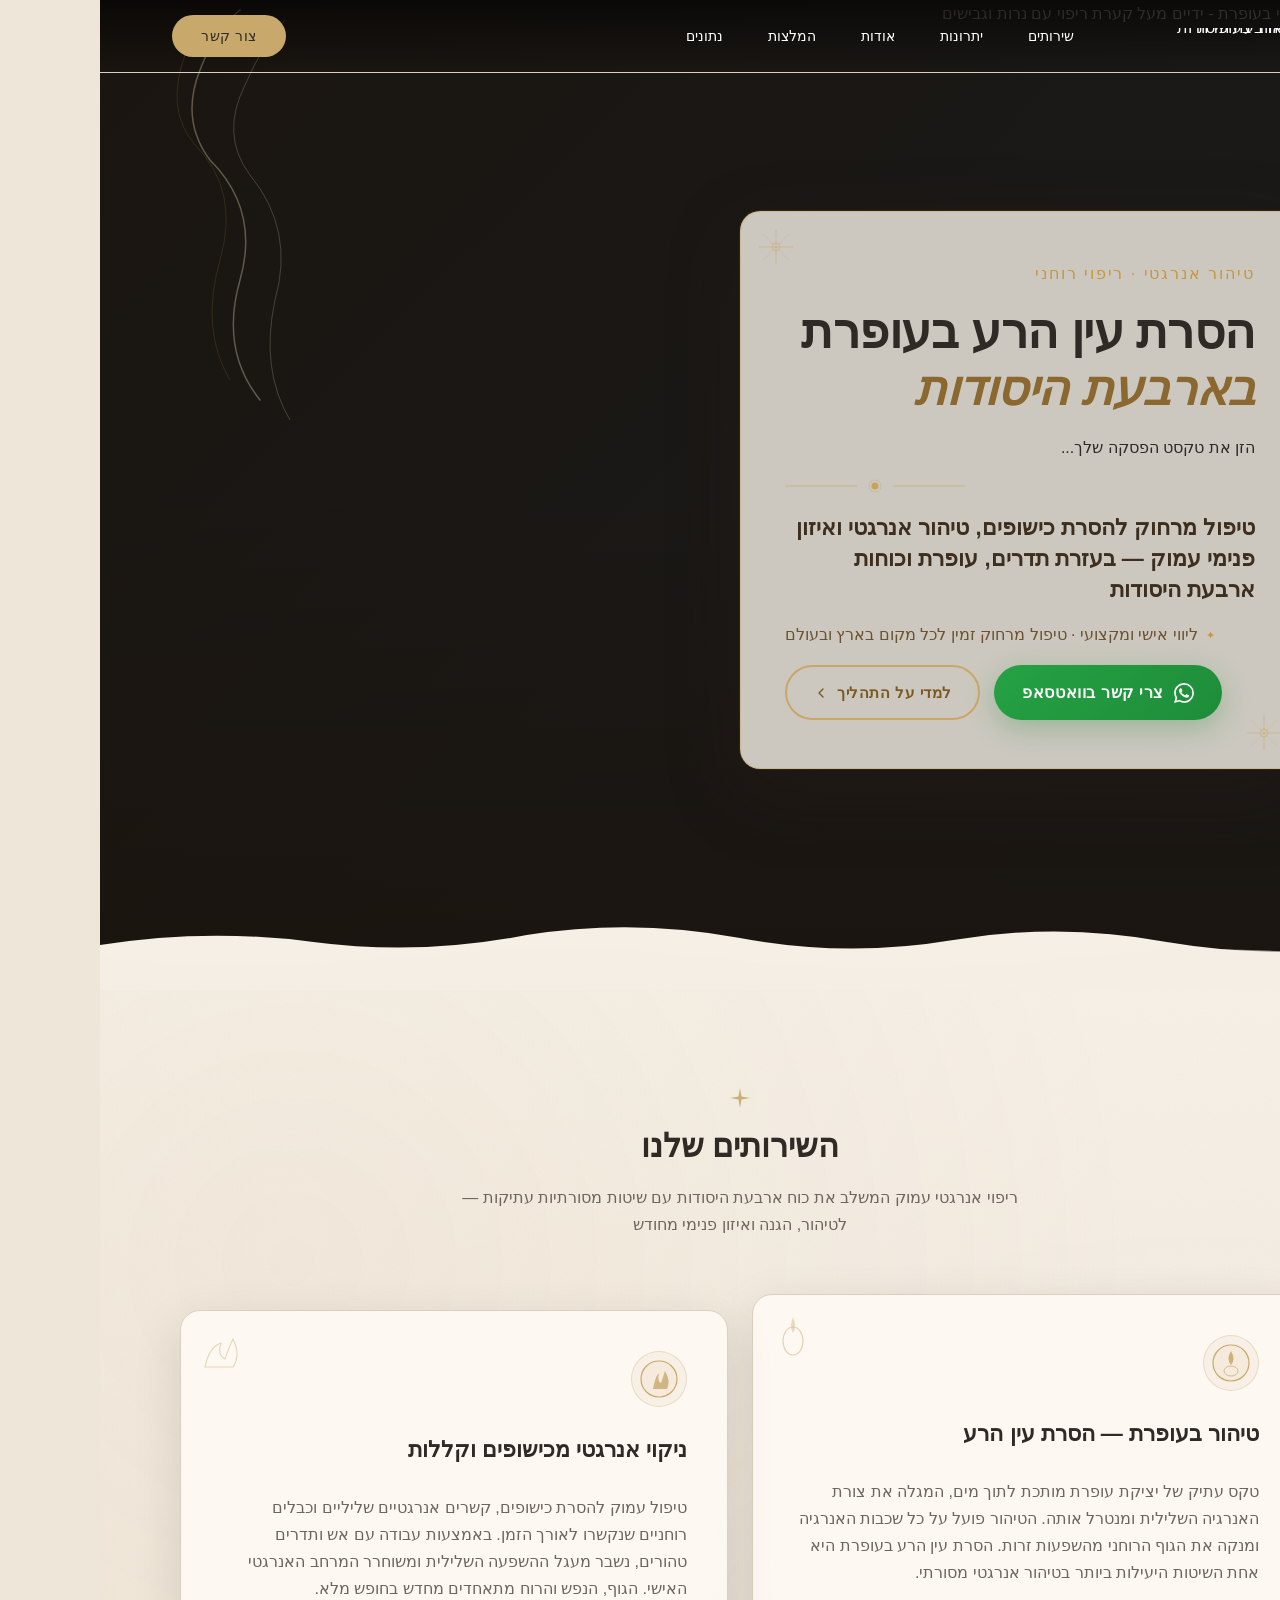
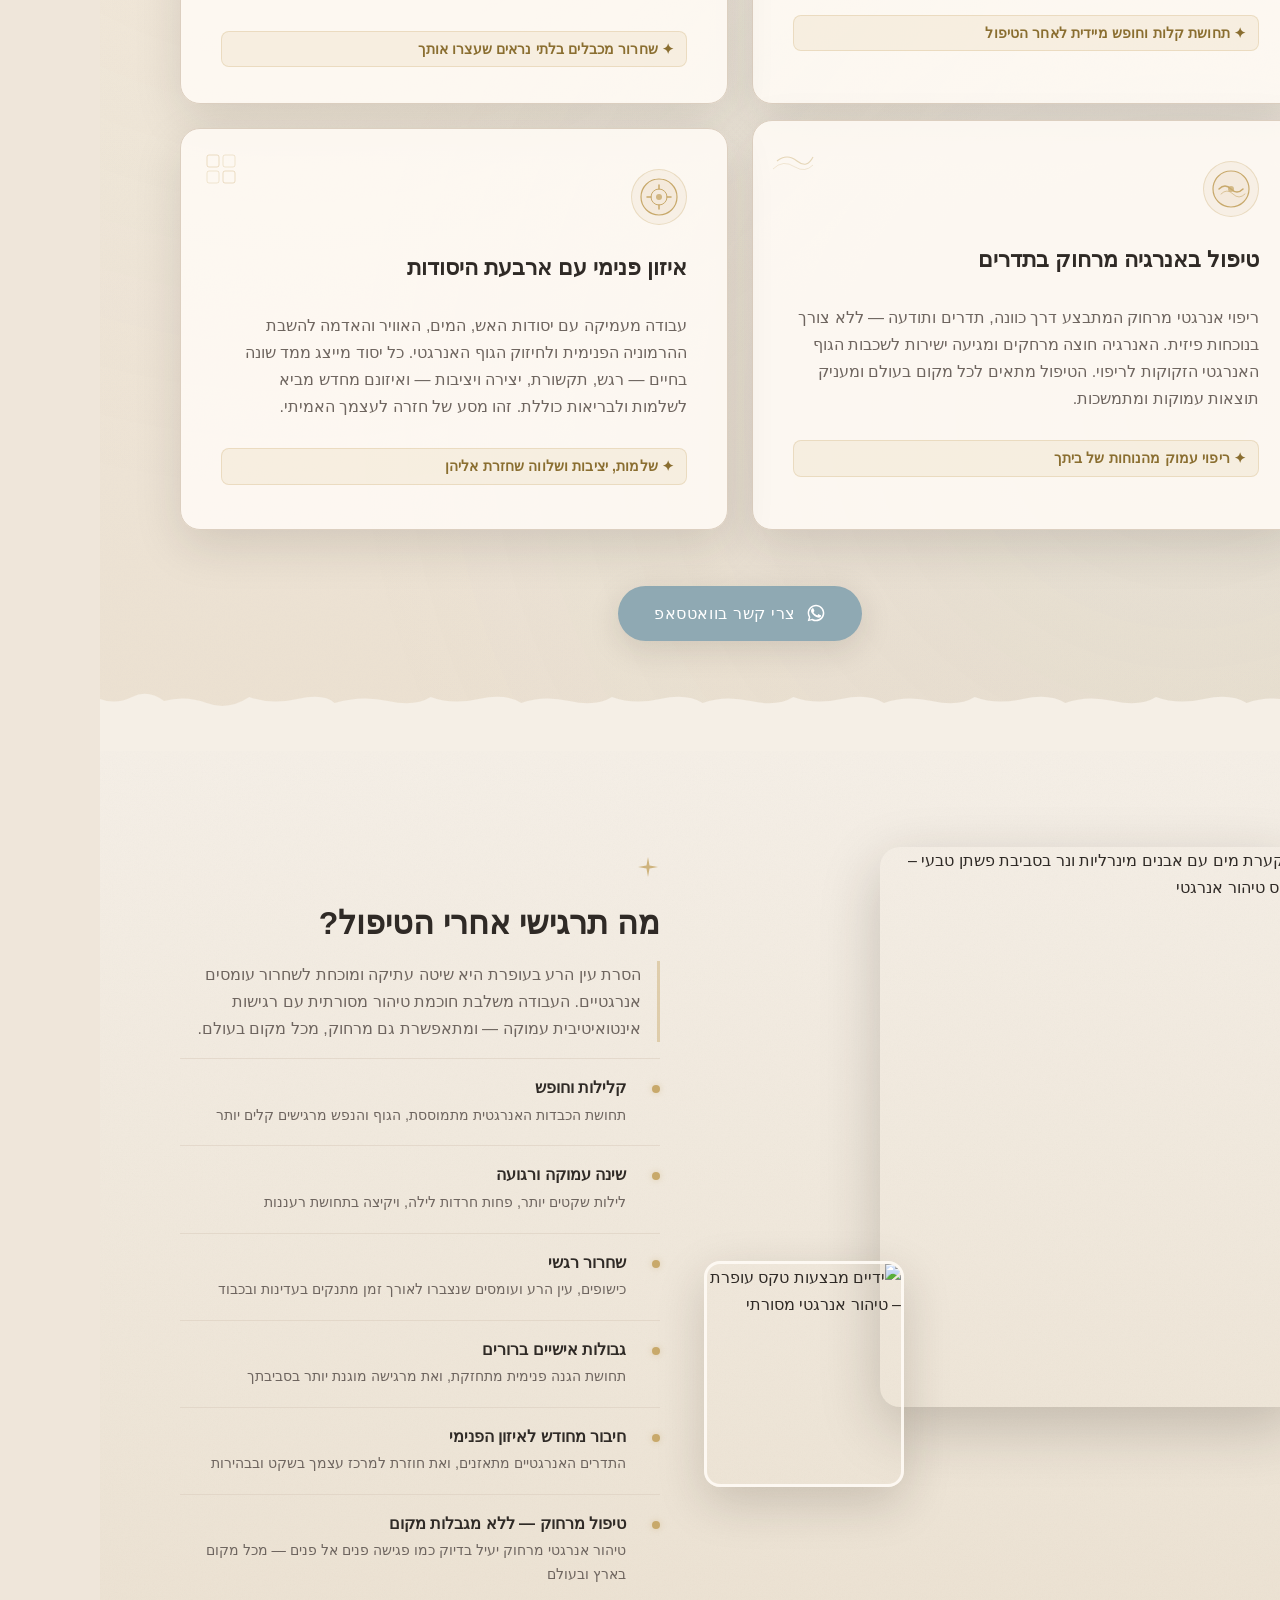
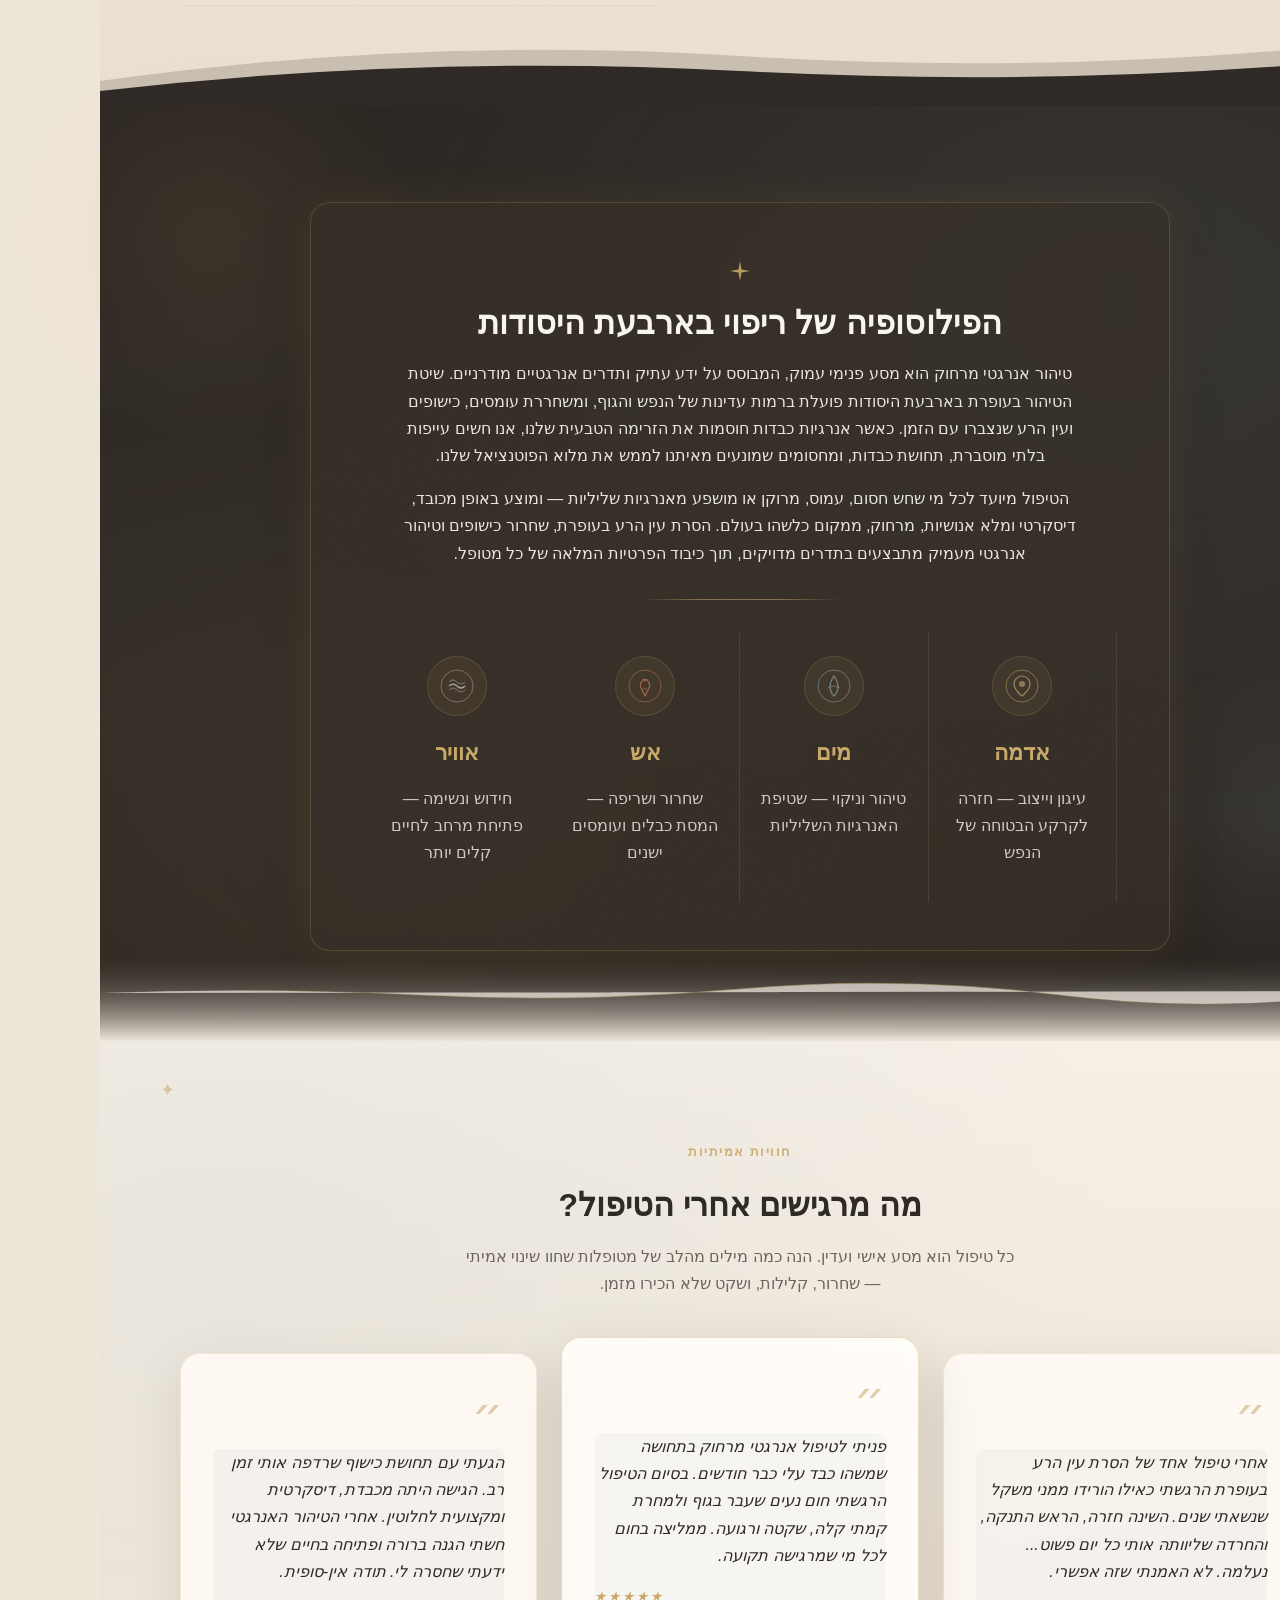
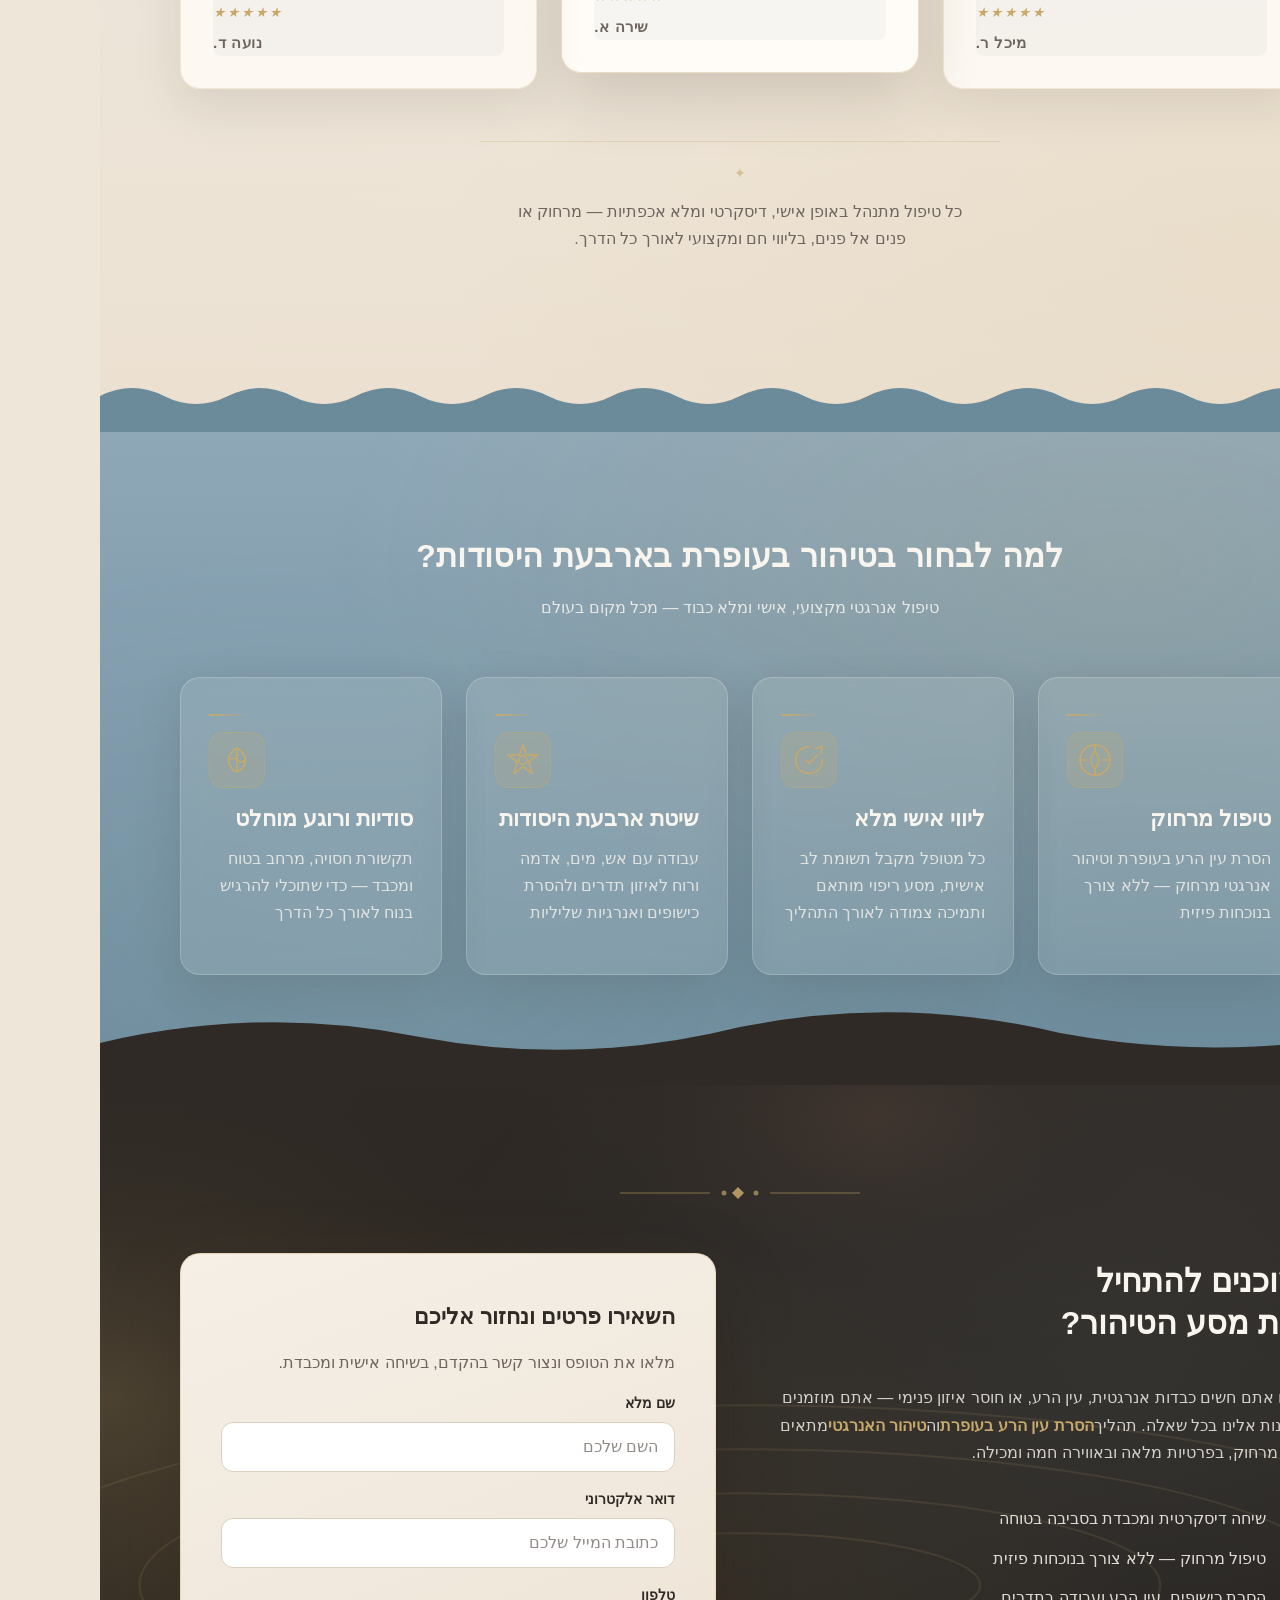
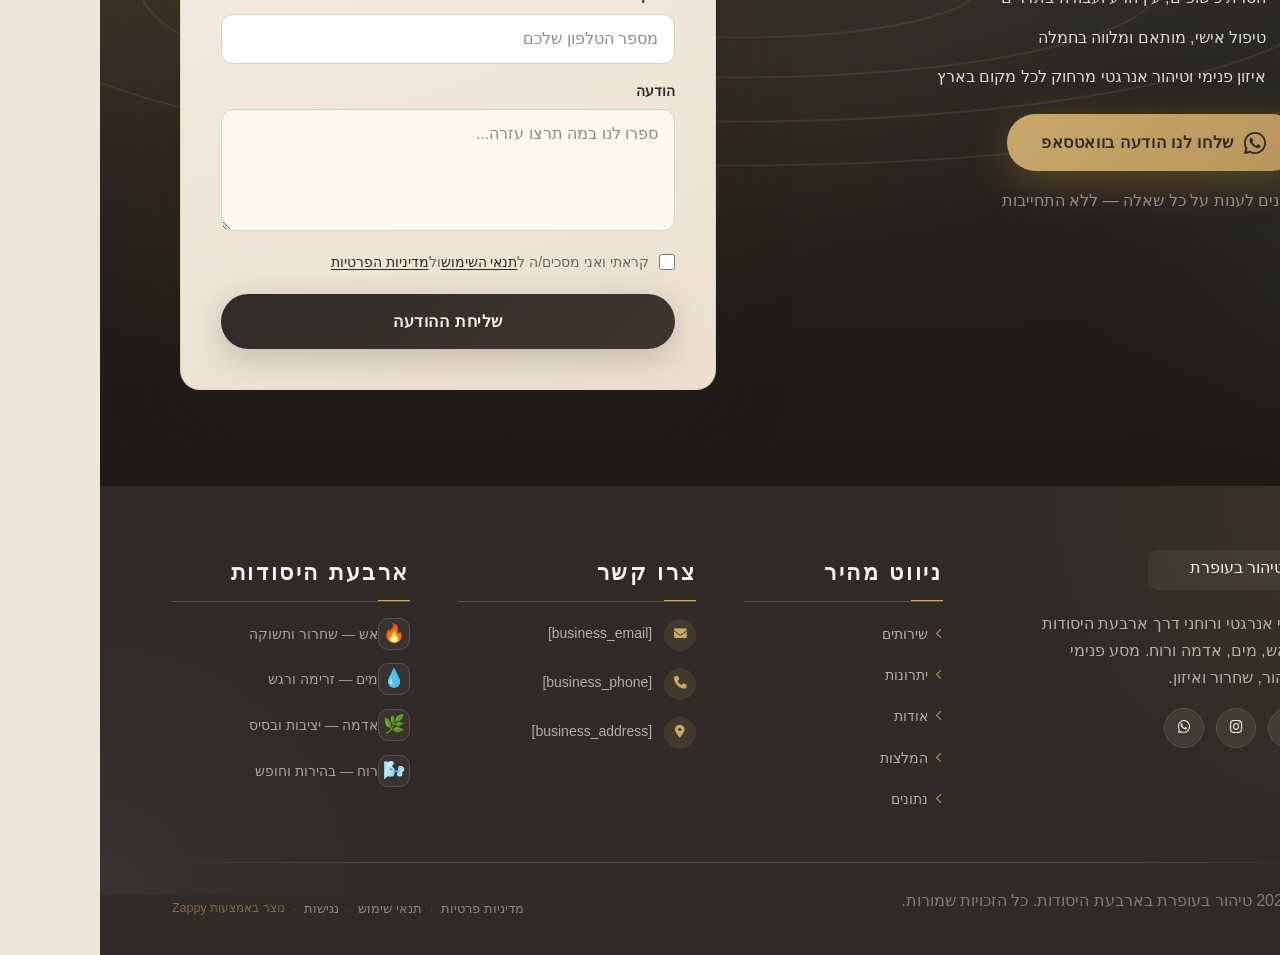
==== commit 9190a4c3: "Background sync: Progressive GitHub Sync" ====
--- a/public/index.html
+++ b/public/index.html
@@ -1 +1 @@
-<!doctype html><html dir="rtl" lang="he"><head><meta charset="UTF-8"><meta content="width=device-width,initial-scale=1" name="viewport"><meta content="index, follow" name="robots"><title>הסרת עין הרע בעופרת — טיהור בעופרת בארבעת היסודות</title><meta content="A spiritual and energetic healing practice focused on lead-pouring (עופרת) as a traditional method for removing the evil eye, curses, and negative energies. The" name="description"><meta content="הסרת עין הרע בעופרת, הסרת כישופים, טיהור אנרגטי, הסרת עין הרע בעופרת, טיהור אנרגטי מרחוק" name="keywords"><link href="/assets/favicon.ico" rel="icon" type="image/x-icon"><link href="/assets/favicon-16x16.png" rel="icon" type="image/png" sizes="16x16"><link href="/assets/favicon-32x32.png" rel="icon" type="image/png" sizes="32x32"><link href="/assets/favicon-48x48.png" rel="icon" type="image/png" sizes="48x48"><link href="/assets/favicon-192x192.png" rel="icon" type="image/png" sizes="192x192"><link href="/assets/favicon-512x512.png" rel="icon" type="image/png" sizes="512x512"><link href="/assets/apple-touch-icon.png" rel="apple-touch-icon"><script>!function(){"use strict";var t="0f71eb76-64d7-403d-bdd6-6f4e79e897e3",e="https://api.zappy5.com/api/analytics/track",a=18e5,n=2592e6,o=!0,i=!0,r=!0;var s=function(){var e="zappy_visitor_"+t,a=null;try{if(a=localStorage.getItem(e)){var o=JSON.parse(a),i=Date.now();if(i-o.created<n)return o.lastSeen=i,localStorage.setItem(e,JSON.stringify(o)),o.id}}catch(t){console.warn("Zappy Analytics: LocalStorage not available")}var r="zv_"+Date.now()+"_"+Math.random().toString(36).substr(2,9);try{localStorage.setItem(e,JSON.stringify({id:r,created:Date.now(),lastSeen:Date.now()}))}catch(t){}return r}(),c=function(){var e="zappy_session_"+t,n=null;try{if(n=sessionStorage.getItem(e)){var o=JSON.parse(n),i=Date.now();if(i-o.timestamp<a)return o.timestamp=i,sessionStorage.setItem(e,JSON.stringify(o)),o.id}}catch(t){console.warn("Zappy Analytics: SessionStorage not available")}var r="zs_"+Date.now()+"_"+Math.random().toString(36).substr(2,9);try{sessionStorage.setItem(e,JSON.stringify({id:r,timestamp:Date.now()}))}catch(t){}return r}();function l(a,n){n=n||{};var o={website_id:t,event_type:a,page_path:window.location.pathname,referrer:document.referrer||"direct",visitor_id:s,session_id:c,metadata:n};if(navigator.sendBeacon){var i=new Blob([JSON.stringify(o)],{type:"application/json"});navigator.sendBeacon(e,i)}else fetch(e,{method:"POST",headers:{"Content-Type":"application/json"},body:JSON.stringify(o),keepalive:!0}).catch(function(t){console.warn("Zappy Analytics: Failed to track event",t)})}o&&l("pageview",{title:document.title,url:window.location.href}),i&&document.addEventListener("click",function(t){var e=t.target;if("BUTTON"===e.tagName||e.closest("button")){var a="BUTTON"===e.tagName?e:e.closest("button");l("click",{element:"button",text:a.textContent.trim().substring(0,100),id:a.id||null,class:a.className||null})}else if("A"===e.tagName||e.closest("a")){var n="A"===e.tagName?e:e.closest("a");l("navigation",{element:"link",text:n.textContent.trim().substring(0,100),href:n.href,external:n.hostname!==window.location.hostname})}},!0),r&&document.addEventListener("submit",function(t){var e=t.target;l("form_submit",{form_id:e.id||null,form_name:e.name||null,form_action:e.action||null,form_method:e.method||"GET"})},!0);var d=Date.now();window.addEventListener("beforeunload",function(){l("page_unload",{time_on_page:Math.floor((Date.now()-d)/1e3),page_path:window.location.pathname})}),window.zappyAnalytics={track:l,getVisitorId:function(){return s},getSessionId:function(){return c}}}()</script><meta content="הסרת עין הרע בעופרת — טיהור בעופרת בארבעת היסודות" property="og:title"><meta content="A spiritual and energetic healing practice focused on lead-pouring (עופרת) as a traditional method for removing the evil eye, curses, and negative energies. The" property="og:description"><meta content="summary_large_image" name="twitter:card"><meta content="הסרת עין הרע בעופרת — טיהור בעופרת בארבעת היסודות" name="twitter:title"><meta content="A spiritual and energetic healing practice focused on lead-pouring (עופרת) as a traditional method for removing the evil eye, curses, and negative energies. The" name="twitter:description"><meta content="website" property="og:type"/><meta content="he_IL" property="og:locale"/><link href="https://cdnjs.cloudflare.com/ajax/libs/font-awesome/6.4.0/css/all.min.css" rel="stylesheet"/><link href="/assets/favicon.ico" rel="icon" type="image/x-icon"/><link href="/assets/favicon-16x16.png" rel="icon" type="image/png" sizes="16x16"/><link href="/assets/favicon-32x32.png" rel="icon" type="image/png" sizes="32x32"/><link href="/assets/favicon-48x48.png" rel="icon" type="image/png" sizes="48x48"/><link href="/assets/favicon-192x192.png" rel="icon" type="image/png" sizes="192x192"/><link href="/assets/favicon-512x512.png" rel="icon" type="image/png" sizes="512x512"/><link href="/assets/apple-touch-icon.png" rel="apple-touch-icon"/><link href="https://cdn.jsdelivr.net/npm/vanilla-cookieconsent@3/dist/cookieconsent.css" rel="stylesheet"/><script src="https://cdn.jsdelivr.net/npm/vanilla-cookieconsent@3/dist/cookieconsent.umd.js"></script><script src="https://cdn.jsdelivr.net/gh/mickidum/acc_toolbar/acctoolbar/acctoolbar.min.js"></script><link href="/styles.css" rel="stylesheet"><style id="zappy-dropdown-submenu-styles">#navMenu li:has(.sub-menu),.nav-menu li:has(.sub-menu),.navbar li:has(.sub-menu),nav li:has(.sub-menu){position:relative}#navMenu .sub-menu,.nav-menu .sub-menu,.navbar .sub-menu,nav .sub-menu{display:block!important;position:absolute!important;top:100%;left:0;min-width:220px;background:#fff;border-radius:8px;box-shadow:0 8px 25px rgba(0,0,0,.15);padding:8px 0;opacity:0;visibility:hidden;transform:translateY(10px);transition:all .3s ease;z-index:1000;list-style:none;pointer-events:none}#navMenu li:hover>.sub-menu,.nav-menu li:hover>.sub-menu,.navbar li:hover>.sub-menu,nav li:hover>.sub-menu{opacity:1!important;visibility:visible!important;transform:translateY(0)!important;pointer-events:auto!important}.sub-menu li{list-style:none;margin:0;padding:0}.sub-menu a{display:block!important;padding:10px 16px!important;color:var(--text-dark,#333)!important;font-weight:500;text-decoration:none;white-space:nowrap;transition:background-color .2s}.sub-menu .zappy-nav-child>a{padding-left:28px!important;font-size:.9em!important;opacity:.85!important}[dir=rtl] .sub-menu .zappy-nav-child>a,html[lang=ar] .sub-menu .zappy-nav-child>a,html[lang=he] .sub-menu .zappy-nav-child>a{padding-left:10px!important;padding-right:28px!important}.sub-menu .zappy-nav-parent>a{font-weight:600!important}.sub-menu a:hover{background-color:#f5f5f5}[dir=rtl] .nav-menu .sub-menu,[dir=rtl] .navbar .sub-menu,[dir=rtl] nav .sub-menu,html[lang=ar] .nav-menu .sub-menu,html[lang=ar] .navbar .sub-menu,html[lang=ar] nav .sub-menu,html[lang=he] .nav-menu .sub-menu,html[lang=he] .navbar .sub-menu,html[lang=he] nav .sub-menu{left:auto!important;right:0!important}.sub-menu:empty,.sub-menu:not(:has(li)):not(:has(> a)),.sub-menu:not(:has(li:not(.zappy-hidden-menu-item))):not(:has(> a)){display:none!important;opacity:0!important;visibility:hidden!important;pointer-events:none!important}li:has(.menu-group-title):hover>.sub-menu{opacity:1!important;visibility:visible!important;transform:translateY(0)!important;pointer-events:auto!important}#navMenu>li>.menu-group-title,.nav-menu>li>.menu-group-title{display:inline-block;padding:.5rem 1rem;cursor:default;user-select:none}@media (max-width:768px){#navMenu .sub-menu,.nav-menu .sub-menu,.navbar .sub-menu,nav .sub-menu{position:static!important;transform:none!important;box-shadow:none!important;background:0 0!important;max-height:0;overflow:hidden;opacity:0;visibility:hidden;transition:max-height .3s ease,opacity .3s ease;padding:0!important;border-radius:0!important}#navMenu .sub-menu.mobile-expanded,.nav-menu .sub-menu.mobile-expanded,.navbar .sub-menu.mobile-expanded{max-height:none!important;overflow-y:visible!important;opacity:1!important;visibility:visible!important;padding:8px 0 8px 16px!important}[dir=rtl] .sub-menu.mobile-expanded,html[lang=he] .sub-menu.mobile-expanded{padding:8px 16px 8px 0!important}#navMenu li:hover>.sub-menu,.nav-menu li:hover>.sub-menu,.navbar li:hover>.sub-menu,nav li:hover>.sub-menu{opacity:0;visibility:hidden;pointer-events:none}#navMenu li>.sub-menu.mobile-expanded,.nav-menu li>.sub-menu.mobile-expanded,.navbar li>.sub-menu.mobile-expanded,nav li>.sub-menu.mobile-expanded{opacity:1!important;visibility:visible!important;pointer-events:auto!important}#navMenu li:has(.sub-menu),.nav-menu li:has(.sub-menu),.navbar li:has(.sub-menu),nav li:has(.sub-menu){display:flex!important;flex-wrap:wrap!important;align-items:center!important;position:relative!important;min-height:44px!important}#navMenu li:has(.sub-menu)>a,.nav-menu li:has(.sub-menu)>a,.navbar li:has(.sub-menu)>a,nav li:has(.sub-menu)>a{flex:1!important;min-width:0!important}#navMenu li:has(.sub-menu)>.menu-group-title,.nav-menu li:has(.sub-menu)>.menu-group-title,.navbar li:has(.sub-menu)>.menu-group-title,nav li:has(.sub-menu)>.menu-group-title{flex:1!important;min-width:0!important;padding:0!important;line-height:inherit!important}#navMenu li:has(.sub-menu)>.sub-menu,.nav-menu li:has(.sub-menu)>.sub-menu,.navbar li:has(.sub-menu)>.sub-menu,nav li:has(.sub-menu)>.sub-menu{flex-basis:100%!important;width:100%!important}#navMenu li:has(.sub-menu)>a [class*=arrow],#navMenu li:has(.sub-menu)>a [class*=chevron],.nav-menu li:has(.sub-menu)>a .fa-angle-down,.nav-menu li:has(.sub-menu)>a .fa-chevron-down,.nav-menu li:has(.sub-menu)>a [class*=arrow],.nav-menu li:has(.sub-menu)>a [class*=chevron],nav li:has(.sub-menu)>a [class*=arrow],nav li:has(.sub-menu)>a [class*=chevron]{display:none!important;visibility:hidden!important}.mobile-submenu-toggle{display:flex!important;align-items:center!important;justify-content:center!important;width:44px!important;height:auto!important;background:0 0!important;border:none!important;cursor:pointer!important;color:var(--text-dark)!important;position:static!important;flex-shrink:0!important;align-self:stretch!important;z-index:2!important;padding:0!important;margin:0!important}.mobile-submenu-toggle::after{content:''!important;width:0!important;height:0!important;border-left:6px solid transparent!important;border-right:6px solid transparent!important;border-top:7px solid currentColor!important;transition:transform .3s ease!important}.mobile-submenu-toggle.expanded::after{transform:rotate(180deg)!important}.sub-menu a{padding:10px 0!important;display:block!important;color:var(--text-dark)!important;white-space:normal!important}.sub-menu .zappy-nav-child>a{padding-left:28px!important;font-size:.9em!important;opacity:.85!important}[dir=rtl] .sub-menu .zappy-nav-child>a,html[lang=ar] .sub-menu .zappy-nav-child>a,html[lang=he] .sub-menu .zappy-nav-child>a{padding-left:0!important;padding-right:28px!important}.sub-menu .zappy-nav-parent>a{font-weight:600!important}#navMenu.active,.nav-menu.active{max-width:100vw!important;overflow-x:hidden!important;box-sizing:border-box!important}.navbar .sub-menu li a,.zappy-products-dropdown .sub-menu a,nav.navbar .sub-menu li a{color:var(--text-dark)!important}}@media (min-width:769px){.mobile-submenu-toggle{display:none!important}}</style><style id="mobile-lang-menu-deployed-css">@media (max-width:768px){.lang-switcher,.nav-container .lang-switcher,.nav-cta-container .lang-switcher,.nav-ecommerce-icons .lang-switcher,.nav-icons-left .lang-switcher,.navbar .lang-switcher,.navbar .nav-cta-container .lang-switcher{display:none!important}.mobile-lang-menu{width:100%;border-top:1px solid rgba(128,128,128,.2);padding:8px 0 0 0;margin-top:8px}.mobile-lang-toggle{display:flex!important;align-items:center;justify-content:space-between;width:100%;padding:12px 16px;background:0 0;border:none;cursor:pointer;font-size:15px;color:inherit;font-family:inherit}.mobile-lang-toggle::after{content:'';display:inline-block;width:8px;height:8px;border-right:2px solid currentColor;border-bottom:2px solid currentColor;transform:rotate(45deg);transition:transform .3s ease;margin-left:8px}.mobile-lang-toggle.expanded::after{transform:rotate(-135deg)}.mobile-lang-options{max-height:0;overflow:hidden;transition:max-height .3s ease}.mobile-lang-options.expanded{max-height:300px}.mobile-lang-option{display:flex!important;align-items:center;gap:10px;padding:10px 24px;text-decoration:none;color:inherit;font-size:14px;font-family:inherit}.mobile-lang-option:hover{background:rgba(128,128,128,.1)}.mobile-lang-option.active{font-weight:600;opacity:.7;pointer-events:none}.mobile-lang-option img{width:20px;height:20px;border-radius:50%}}@media (min-width:769px){.mobile-lang-menu{display:none!important}}</style><style id="zappy-widget-visibility">#mic-access-tool-box,#mic-access-tool-general-button,#mic-init-access-tool #mic-access-tool-box,#mic-init-access-tool #mic-access-tool-general-button,#mic-init-access-tool .mic-access-tool-general-button,._access-icon,._access-menu,.mic-access-tool-box,.mic-access-tool-general-button,div[id*=mic-access-tool-box]{display:none!important;visibility:hidden!important;opacity:0!important;pointer-events:none!important}</style></head><body><nav class="navbar" dir="rtl"><button class="mobile-toggle" aria-label="Menu" id="mobileToggle"><svg viewBox="0 0 24 24" height="24" width="24" fill="none" class="hamburger-icon"><path d="M3 12h18M3 6h18M3 18h18" stroke="currentColor" stroke-width="2" stroke-linecap="round"/></svg><svg viewBox="0 0 24 24" height="24" width="24" fill="none" class="close-icon" style="display:none"><path d="M18 6L6 18M6 6l12 12" stroke="currentColor" stroke-width="2" stroke-linecap="round"/></svg></button><button class="phone-header-btn" aria-label="Call" data-phone="[business_phone]"><svg viewBox="0 0 24 24" height="20" width="20" fill="currentColor"><path d="M22 16.92v3a2 2 0 0 1-2.18 2 19.79 19.79 0 0 1-8.63-3.07 19.5 19.5 0 0 1-6-6 19.79 19.79 0 0 1-3.07-8.67A2 2 0 0 1 4.11 2h3a2 2 0 0 1 2 1.72 12.84 12.84 0 0 0 .7 2.81 2 2 0 0 1-.45 2.11L8.09 9.91a16 16 0 0 0 6 6l1.27-1.27a2 2 0 0 1 2.11-.45 12.84 12.84 0 0 0 2.81.7A2 2 0 0 1 22 16.92z"/></svg></button><div class="nav-container"><div class="nav-right-group"><div class="nav-brand"><a href="/" class="logo-link"><img alt="טיהור בעופרת בארבעת היסודות" src="/assets/logo.webp" class="logo"/></a></div><ul class="nav-menu" id="navMenu"><li><a href="#services">שירותים</a></li><li><a href="#benefits">יתרונות</a></li><li><a href="#about">אודות</a></li><li><a href="#testimonials">המלצות</a></li><li><a href="#stats">נתונים</a></li></ul></div><div class="nav-cta-container"><a href="#contact" class="nav-cta-btn">צור קשר</a></div></div></nav><script>window.addEventListener("load",function(){const e=document.querySelector(".navbar, nav, header");if(!e)return void console.log("[Navbar] Navbar element not found");let t=document.getElementById("mobileToggle")||document.querySelector(".mobile-toggle")||document.querySelector(".hamburger")||document.querySelector(".hamburger-menu")||document.querySelector(".menu-toggle")||document.querySelector(".burger-menu")||document.querySelector('[aria-label="Menu"]')||document.querySelector('[aria-label="תפריט"]');const o=document.querySelector(".phone-header-btn"),n=window.getComputedStyle(e);let r=n.backgroundColor;if(console.log("[Navbar] Initial navbar background:",r),"transparent"===r||"rgba(0, 0, 0, 0)"===r||r.startsWith("rgba")&&r.includes(", 0)")){const e=n.backgroundImage;if(e&&"none"!==e)console.log("[Navbar] Navbar has background image/gradient, using dark text"),r="rgb(240, 240, 240)";else{const e=window.getComputedStyle(document.body).backgroundColor;console.log("[Navbar] Navbar transparent, using body background:",e),r=e}}const i=r.match(/\d+/g);if(i&&i.length>=3){const e=(.299*parseInt(i[0])+.587*parseInt(i[1])+.114*parseInt(i[2]))/255;console.log("[Navbar] Mobile button colors preserved from Claude CSS (luminance:",e.toFixed(2)+")");const n=document.createElement("style");n.id="zappy-mobile-nav-fix";document.documentElement.lang;document.documentElement.dir,n.textContent='\n        /* Hide mobile buttons on desktop, show only on mobile */\n        @media (min-width: 769px) {\n          .mobile-toggle,\n          .phone-header-btn {\n            display: none !important;\n          }\n        }\n        \n        /* Show and position mobile buttons correctly on mobile */\n        @media (max-width: 768px) {\n          .mobile-toggle,\n          .phone-header-btn {\n            position: absolute !important;\n            top: 50% !important;\n            transform: translateY(-50%) !important;\n            z-index: 1001 !important;\n            display: flex !important;\n            align-items: center !important;\n            justify-content: center !important;\n            width: 36px !important;\n            height: 36px !important;\n            border-radius: 50% !important;\n            border: none !important;\n            cursor: pointer !important;\n            padding: 6px !important;\n            background: none !important;\n            color: var(--nav-text, var(--text-dark)) !important;\n          }\n          \n          /* LTR positioning (default): hamburger LEFT, phone RIGHT */\n          html:not([dir="rtl"]):not([lang="he"]):not([lang="ar"]) .mobile-toggle,\n          html[dir="ltr"] .mobile-toggle {\n            left: 12px !important;\n            right: auto !important;\n          }\n          html:not([dir="rtl"]):not([lang="he"]):not([lang="ar"]) .phone-header-btn,\n          html[dir="ltr"] .phone-header-btn {\n            right: 12px !important;\n            left: auto !important;\n          }\n          \n          /* RTL positioning: hamburger RIGHT, phone LEFT */\n          html[dir="rtl"] .mobile-toggle,\n          html[lang="he"] .mobile-toggle,\n          html[lang="ar"] .mobile-toggle {\n            right: 12px !important;\n            left: auto !important;\n          }\n          html[dir="rtl"] .phone-header-btn,\n          html[lang="he"] .phone-header-btn,\n          html[lang="ar"] .phone-header-btn {\n            left: 12px !important;\n            right: auto !important;\n          }\n          \n          /* CRITICAL: Ensure nav-container has min-height on mobile */\n          /* All children are positioned absolutely/fixed on mobile, so height:auto collapses to 0 */\n          .nav-container {\n            min-height: 70px !important;\n            position: relative !important;\n          }\n          \n          /* Ensure SVG icons are properly sized and inherit color */\n          .mobile-toggle svg,\n          .phone-header-btn svg {\n            width: 24px !important;\n            height: 24px !important;\n            /* Don\'t force display - let JavaScript control hamburger/close toggle */\n          }\n          \n          /* Reset nav-cta-container on mobile - remove desktop box-shadow/padding */\n          /* that creates a visible ghost box when CTA button is hidden */\n          .nav-cta-container {\n            box-shadow: none !important;\n            padding: 0 !important;\n          }\n          \n          /* Hide nav-cta-container entirely on mobile when there\'s no lang-switcher */\n          /* (only the CTA button is inside, and it\'s hidden on mobile) */\n          .nav-cta-container:not(:has(.lang-switcher)) {\n            display: none !important;\n          }\n          \n          /* CRITICAL: Prevent hero image fade gradient from bleeding over headline text */\n          /* The .image-fade-gradient has bottom: -30px (extends below parent) */\n          /* On mobile stacked layout, this overlaps the h1 text below the image */\n          .hero-image-column {\n            overflow: hidden !important;\n          }\n          .image-fade-gradient {\n            bottom: 0 !important;\n          }\n          \n          /* Hide desktop language switcher on mobile - hamburger menu handles it */\n          /* High specificity to override stored CSS */\n          .lang-switcher,\n          .nav-cta-container .lang-switcher,\n          .nav-container .lang-switcher,\n          .navbar .lang-switcher,\n          .navbar .nav-cta-container .lang-switcher {\n            display: none !important;\n          }\n        }\n      ';const r=document.getElementById("zappy-mobile-nav-fix");r&&r.remove(),document.head.appendChild(n),console.log("[Navbar] Critical CSS injected for mobile nav positioning");const l=window.innerWidth<=768;if(t){const e=t.querySelector(".hamburger-icon"),o=t.querySelector(".close-icon");e&&(e.style.setProperty("width","24px","important"),e.style.setProperty("height","24px","important"),e.style.setProperty("display","block","important")),o&&(o.style.setProperty("width","24px","important"),o.style.setProperty("height","24px","important"),o.style.setProperty("display","none","important")),l?(t.style.setProperty("position","absolute","important"),t.style.setProperty("top","50%","important"),t.style.setProperty("transform","translateY(-50%)","important"),t.style.setProperty("z-index","1001","important"),t.style.removeProperty("left"),t.style.removeProperty("right"),console.log("[Navbar] Mobile toggle positioning applied (mobile viewport)")):(t.style.removeProperty("position"),t.style.removeProperty("top"),t.style.removeProperty("transform"),t.style.removeProperty("z-index"),t.style.removeProperty("left"),t.style.removeProperty("right"),console.log("[Navbar] Desktop viewport - cleared mobile toggle inline positioning"))}if(o){const e=o.querySelector("svg");e&&(e.style.width="24px",e.style.height="24px",e.setAttribute("width","24"),e.setAttribute("height","24")),l?(o.style.setProperty("position","absolute","important"),o.style.setProperty("top","50%","important"),o.style.setProperty("transform","translateY(-50%)","important"),o.style.setProperty("z-index","1001","important"),o.style.removeProperty("left"),o.style.removeProperty("right"),console.log("[Navbar] Phone button positioning applied (mobile viewport)")):(o.style.removeProperty("position"),o.style.removeProperty("top"),o.style.removeProperty("transform"),o.style.removeProperty("z-index"),o.style.removeProperty("left"),o.style.removeProperty("right"),console.log("[Navbar] Desktop viewport - cleared phone button inline positioning"))}}else console.log("[Navbar] Could not parse background color:",r);t=document.getElementById("mobileToggle")||document.querySelector(".mobile-toggle")||document.querySelector(".hamburger")||document.querySelector(".hamburger-menu")||document.querySelector(".menu-toggle")||document.querySelector(".burger-menu")||document.querySelector('[aria-label="Menu"]')||document.querySelector('[aria-label="תפריט"]');const l=document.getElementById("navMenu")||document.querySelector(".nav-menu")||document.querySelector(".nav-links")||document.querySelector("nav ul:not(.submenu)");if(!t||!l)return void console.log("[Navbar] Mobile toggle or menu not found:",{toggle:!!t,menu:!!l});l.id||(l.id="navMenu"),console.log("[Navbar] Initializing mobile menu...");const a=t.cloneNode(!0);t.parentNode.replaceChild(a,t),a.addEventListener("click",function(e){e.preventDefault(),e.stopPropagation();const t=this.querySelector(".hamburger-icon"),o=this.querySelector(".close-icon");l.classList.contains("active")?(l.classList.remove("active"),t&&t.style.setProperty("display","block","important"),o&&o.style.setProperty("display","none","important"),document.body.style.overflow="",console.log("[Navbar] Menu closed")):(l.classList.add("active"),t&&t.style.setProperty("display","none","important"),o&&o.style.setProperty("display","block","important"),document.body.style.overflow="hidden",console.log("[Navbar] Menu opened"))}),l.querySelectorAll("a").forEach(function(e){e.addEventListener("click",function(){if("#"===this.getAttribute("href"))return;const e=a.querySelector(".hamburger-icon"),t=a.querySelector(".close-icon");l.classList.remove("active"),e&&e.style.setProperty("display","block","important"),t&&t.style.setProperty("display","none","important"),document.body.style.overflow="",console.log("[Navbar] Menu closed (link clicked)")})});var s=l.querySelectorAll(".dropdown-toggle");s.forEach(function(e){e.addEventListener("click",function(e){e.preventDefault(),e.stopPropagation();var t=this.closest(".nav-dropdown");t&&(t.parentNode.querySelectorAll(".nav-dropdown.open").forEach(function(e){e!==t&&e.classList.remove("open")}),t.classList.toggle("open"),console.log("[Navbar] Dropdown toggled:",t.classList.contains("open")?"open":"closed"))})}),document.addEventListener("click",function(e){e.target.closest(".nav-dropdown")||document.querySelectorAll(".nav-dropdown.open").forEach(function(e){e.classList.remove("open")})}),console.log("[Navbar] Dropdown handlers initialized for "+s.length+" dropdowns"),o&&o.addEventListener("click",function(){const e=document.querySelectorAll('a[href^="tel:"]'),t=e.length>0?e[0].getAttribute("href").replace("tel:",""):"[business_phone]";window.location.href="tel:"+t,console.log("[Navbar] Phone button clicked")}),console.log("[Navbar] Mobile menu initialized successfully");const p=function(){const e=document.querySelector(".whatsapp-float");e&&(window.innerWidth>=769?(e.style.setProperty("display","none","important"),e.style.setProperty("visibility","hidden","important"),e.style.setProperty("opacity","0","important"),e.style.setProperty("pointer-events","none","important"),console.log("[WhatsApp] Button hidden on desktop")):(e.style.removeProperty("display"),e.style.removeProperty("visibility"),e.style.removeProperty("opacity"),e.style.removeProperty("pointer-events"),console.log("[WhatsApp] Button visible on mobile")))};let c;p(),window.addEventListener("resize",function(){clearTimeout(c),c=setTimeout(p,100)})})</script><main><section class="index-hero-section" data-layout-spec="בית-hero" dir="rtl" id="hero-dup-1777482948725" data-hero-type="fullscreen-scrim"><div class="index-hero-bg"><img alt="טיהור אנרגטי בעופרת - ידיים מעל קערת ריפוי עם נרות וגבישים" src="/assets/site-index-hero-image-1.webp" data-context="Intimate sacred healing scene: close-up of weathered feminine hands hovering above a dark ceramic bowl filled with molten lead and shimmering water, surrounded by lit beeswax candles casting warm golden glow, smooth river stones and raw crystals arranged nearby, wisps of white smoke rising, water reflections creating luminous patterns, dried herbs and a small copper vessel in the background, earthy textures of linen and clay, mystical yet photographic warmth, soft bokeh, spiritual ritual atmosphere" data-placeholder="index-hero-image-1" height="900" width="1400" data-element-id="img-1777482996221-tiges4y5z" data-element-type="image" data-hero-background="true" data-hero-bg="true" style="object-position:50% 50%"/></div><div class="index-hero-scrim" aria-hidden="true"></div><div class="index-hero-smoke-decor" aria-hidden="true"><svg viewBox="0 0 320 420" xmlns="http://www.w3.org/2000/svg" aria-hidden="true" data-no-icon-edit="true" fill="none"><path d="M160,400 Q120,350 140,280 Q160,210 110,160 Q80,120 100,70 Q115,30 140,10" fill="none" opacity="0.38" stroke="#D4C4A8" stroke-width="1.5" stroke-linecap="round"/><path d="M190,420 Q160,370 175,300 Q195,230 150,175 Q120,135 145,85 Q162,45 185,20" fill="none" opacity="0.25" stroke="#D4C4A8" stroke-width="1" stroke-linecap="round"/><path d="M130,380 Q100,330 120,260 Q140,190 95,145 Q65,110 85,55" fill="none" opacity="0.20" stroke="#C9973A" stroke-width="0.8" stroke-linecap="round"/></svg></div><div class="index-hero-container"><div class="index-hero-card"><span class="index-hero-corner index-hero-corner--tr" aria-hidden="true"><svg viewBox="0 0 38 38" xmlns="http://www.w3.org/2000/svg" height="38" width="38" fill="none" aria-hidden="true" data-no-icon-edit="true"><line x1="19" x2="19" y1="2" y2="36" stroke="#C9973A" stroke-width="0.8" opacity="0.45"/><line x1="2" x2="36" y1="19" y2="19" stroke="#C9973A" stroke-width="0.8" opacity="0.45"/><line x1="6" x2="32" y1="6" y2="32" stroke="#C9973A" stroke-width="0.6" opacity="0.3"/><line x1="32" x2="6" y1="6" y2="32" stroke="#C9973A" stroke-width="0.6" opacity="0.3"/><circle cx="19" cy="19" r="4" stroke="#C9973A" stroke-width="0.8" opacity="0.5"/></svg></span><span class="index-hero-corner index-hero-corner--bl" aria-hidden="true"><svg viewBox="0 0 38 38" xmlns="http://www.w3.org/2000/svg" height="38" width="38" fill="none" aria-hidden="true" data-no-icon-edit="true"><line x1="19" x2="19" y1="2" y2="36" stroke="#C9973A" stroke-width="0.8" opacity="0.45"/><line x1="2" x2="36" y1="19" y2="19" stroke="#C9973A" stroke-width="0.8" opacity="0.45"/><line x1="6" x2="32" y1="6" y2="32" stroke="#C9973A" stroke-width="0.6" opacity="0.3"/><line x1="32" x2="6" y1="6" y2="32" stroke="#C9973A" stroke-width="0.6" opacity="0.3"/><circle cx="19" cy="19" r="4" stroke="#C9973A" stroke-width="0.8" opacity="0.5"/></svg></span><p class="index-hero-label">טיהור אנרגטי · ריפוי רוחני</p><h1 class="index-hero-h1">הסרת עין הרע בעופרת<br/><span class="index-hero-h1-accent">בארבעת היסודות</span></h1><div class="zappy-inserted-element" data-element-id="zappy-element-1777483014709-f21cr2dsi" data-element-type="paragraph" data-zappy-newly-inserted="true" id="zappy-element-1777483014709-f21cr2dsi" style="width:100%"><p data-element-id="zappy-element-1777483014709-f21cr2dsi" data-element-type="paragraph" data-zappy-newly-inserted="true" id="zappy-element-1777483014709-f21cr2dsi" style="font-size:1rem;max-width:none;margin-left:auto;margin-right:auto">הזן את טקסט הפסקה שלך...</p></div><div class="index-hero-ornament" aria-hidden="true"><svg viewBox="0 0 180 14" xmlns="http://www.w3.org/2000/svg" height="14" width="180" fill="none" aria-hidden="true" data-no-icon-edit="true"><line x1="0" x2="72" y1="7" y2="7" stroke="#C9973A" stroke-width="0.8" opacity="0.55"/><circle cx="90" cy="7" r="3.5" fill="#C9973A" opacity="0.75"/><circle cx="90" cy="7" r="6" stroke="#C9973A" stroke-width="0.7" opacity="0.4"/><line x1="108" x2="180" y1="7" y2="7" stroke="#C9973A" stroke-width="0.8" opacity="0.55"/></svg></div><h3 class="index-hero-subtitle">טיפול מרחוק להסרת כישופים, טיהור אנרגטי ואיזון פנימי עמוק — בעזרת תדרים, עופרת וכוחות ארבעת היסודות</h3><p class="index-hero-reassurance"><span class="index-hero-reassurance-icon" aria-hidden="true">✦</span>ליווי אישי ומקצועי · טיפול מרחוק זמין לכל מקום בארץ ובעולם</p><div class="index-hero-ctas"><a href="https://wa.me/[whatsapp_handle]" class="index-hero-btn-primary" target="_blank" rel="noopener noreferrer" data-element-id="btn-1777482996215-vi7huogo7" data-element-type="button" data-native-element="true"><svg viewBox="0 0 24 24" xmlns="http://www.w3.org/2000/svg" height="20" width="20" fill="currentColor" aria-hidden="true" data-element-type="icon" data-icon-type="svg"><path d="M17.472 14.382c-.297-.149-1.758-.867-2.03-.967-.273-.099-.471-.148-.67.15-.197.297-.767.966-.94 1.164-.173.199-.347.223-.644.075-.297-.15-1.255-.463-2.39-1.475-.883-.788-1.48-1.761-1.653-2.059-.173-.297-.018-.458.13-.606.134-.133.298-.347.446-.52.149-.174.198-.298.298-.497.099-.198.05-.371-.025-.52-.075-.149-.669-1.612-.916-2.207-.242-.579-.487-.5-.669-.51-.173-.008-.371-.01-.57-.01-.198 0-.52.074-.792.372-.272.297-1.04 1.016-1.04 2.479 0 1.462 1.065 2.875 1.213 3.074.149.198 2.096 3.2 5.077 4.487.709.306 1.262.489 1.694.625.712.227 1.36.195 1.871.118.571-.085 1.758-.719 2.006-1.413.248-.694.248-1.289.173-1.413-.074-.124-.272-.198-.57-.347m-5.421 7.403h-.004a9.87 9.87 0 01-5.031-1.378l-.361-.214-3.741.982.998-3.648-.235-.374a9.86 9.86 0 01-1.51-5.26c.001-5.45 4.436-9.884 9.888-9.884 2.64 0 5.122 1.03 6.988 2.898a9.825 9.825 0 012.893 6.994c-.003 5.45-4.437 9.884-9.885 9.884m8.413-18.297A11.815 11.815 0 0012.05 0C5.495 0 .16 5.335.157 11.892c0 2.096.547 4.142 1.588 5.945L.057 24l6.305-1.654a11.882 11.882 0 005.683 1.448h.005c6.554 0 11.89-5.335 11.893-11.893a11.821 11.821 0 00-3.48-8.413z"/></svg><span>צרי קשר בוואטסאפ</span></a><a href="#process" class="index-hero-btn-secondary" data-element-id="btn-1777482996215-nswk4vgv6" data-element-type="button" data-native-element="true"><span>למדי על התהליך</span><svg viewBox="0 0 24 24" height="16" width="16" fill="none" aria-hidden="true" data-element-type="icon" data-icon-type="svg" stroke="currentColor" stroke-linecap="round" stroke-linejoin="round" stroke-width="2"><polyline points="15 18 9 12 15 6"/></svg></a></div></div></div><div class="index-hero-divider-wrapper"><svg viewBox="0 0 1440 90" xmlns="http://www.w3.org/2000/svg" aria-hidden="true" data-no-icon-edit="true" preserveAspectRatio="none"><path d="M0,90 L0,45 Q120,28 240,42 Q360,56 480,35 Q600,18 720,38 Q840,58 960,40 Q1080,22 1200,42 Q1320,60 1440,45 L1440,90 Z" fill="#F5EFE6"/><path d="M0,90 L0,58 Q180,70 360,55 Q540,40 720,60 Q900,78 1080,58 Q1260,40 1440,60 L1440,90 Z" fill="#F5EFE6" opacity="0.55"/></svg></div></section><section class="index-services-section" data-layout-spec="בית-services" dir="rtl" id="services"><div class="index-services-texture" aria-hidden="true"></div><div class="index-services-container"><div class="index-services-intro"><div class="index-services-ornament" aria-hidden="true"><svg viewBox="0 0 24 24" xmlns="http://www.w3.org/2000/svg" height="24" width="24" fill="none" aria-hidden="true" data-no-icon-edit="true"><path d="M12 2L13.5 10.5L22 12L13.5 13.5L12 22L10.5 13.5L2 12L10.5 10.5L12 2Z" fill="#C8A96B" opacity="0.9"/></svg></div><h2 class="index-services-heading">השירותים שלנו</h2><p class="index-services-subheading">ריפוי אנרגטי עמוק המשלב את כוח ארבעת היסודות עם שיטות מסורתיות עתיקות — לטיהור, הגנה ואיזון פנימי מחודש</p></div><div class="index-services-grid"><article class="index-services-card index-services-card--water"><div class="index-services-card-corner" aria-hidden="true"><svg viewBox="0 0 48 48" xmlns="http://www.w3.org/2000/svg" height="48" width="48" fill="none" aria-hidden="true" data-no-icon-edit="true"><ellipse cx="24" cy="30" rx="10" ry="14" fill="none" opacity="0.55" stroke="#C8A96B" stroke-width="1.2"/><path d="M24 6 Q28 16 24 22 Q20 16 24 6Z" fill="#C8A96B" opacity="0.45"/></svg></div><div class="index-services-card-icon" aria-hidden="true"><svg viewBox="0 0 40 40" xmlns="http://www.w3.org/2000/svg" height="40" width="40" fill="none" data-element-type="icon" data-icon-type="svg"><circle cx="20" cy="20" r="18" stroke="#C8A96B" stroke-width="1.2" fill="rgba(200,169,107,0.08)"/><path d="M20 8 Q25 16 20 22 Q15 16 20 8Z" fill="#C8A96B" opacity="0.85"/><ellipse cx="20" cy="28" rx="7" ry="5" fill="none" opacity="0.7" stroke="#C8A96B" stroke-width="1"/></svg></div><div class="index-services-card-content"><h3 class="index-services-card-title">טיהור בעופרת — הסרת עין הרע</h3><p class="index-services-card-desc">טקס עתיק של יציקת עופרת מותכת לתוך מים, המגלה את צורת האנרגיה השלילית ומנטרל אותה. הטיהור פועל על כל שכבות האנרגיה ומנקה את הגוף הרוחני מהשפעות זרות. הסרת עין הרע בעופרת היא אחת השיטות היעילות ביותר בטיהור אנרגטי מסורתי.</p><span class="index-services-card-benefit">✦ תחושת קלות וחופש מיידית לאחר הטיפול</span></div></article><article class="index-services-card index-services-card--fire"><div class="index-services-card-corner" aria-hidden="true"><svg viewBox="0 0 48 48" xmlns="http://www.w3.org/2000/svg" height="48" width="48" fill="none" aria-hidden="true" data-no-icon-edit="true"><path d="M8 40 Q12 20 24 16 Q20 28 28 32 Q32 20 36 12 Q44 28 36 40Z" fill="none" opacity="0.5" stroke="#C8A96B" stroke-width="1.1"/></svg></div><div class="index-services-card-icon" aria-hidden="true"><svg viewBox="0 0 40 40" xmlns="http://www.w3.org/2000/svg" height="40" width="40" fill="none" data-element-type="icon" data-icon-type="svg"><circle cx="20" cy="20" r="18" stroke="#C8A96B" stroke-width="1.2" fill="rgba(200,169,107,0.08)"/><path d="M14 30 Q16 18 20 14 Q18 22 22 24 Q24 18 26 12 Q32 22 28 30Z" fill="#C8A96B" opacity="0.8"/></svg></div><div class="index-services-card-content"><h3 class="index-services-card-title">ניקוי אנרגטי מכישופים וקללות</h3><p class="index-services-card-desc">טיפול עמוק להסרת כישופים, קשרים אנרגטיים שליליים וכבלים רוחניים שנקשרו לאורך הזמן. באמצעות עבודה עם אש ותדרים טהורים, נשבר מעגל ההשפעה השלילית ומשוחרר המרחב האנרגטי האישי. הגוף, הנפש והרוח מתאחדים מחדש בחופש מלא.</p><span class="index-services-card-benefit">✦ שחרור מכבלים בלתי נראים שעצרו אותך</span></div></article><article class="index-services-card index-services-card--air"><div class="index-services-card-corner" aria-hidden="true"><svg viewBox="0 0 48 48" xmlns="http://www.w3.org/2000/svg" height="48" width="48" fill="none" aria-hidden="true" data-no-icon-edit="true"><path d="M8 24 Q18 16 28 24 Q38 32 44 20" fill="none" opacity="0.5" stroke="#C8A96B" stroke-width="1.1"/><path d="M4 32 Q14 22 26 30 Q36 36 44 28" fill="none" opacity="0.35" stroke="#C8A96B" stroke-width="0.8"/></svg></div><div class="index-services-card-icon" aria-hidden="true"><svg viewBox="0 0 40 40" xmlns="http://www.w3.org/2000/svg" height="40" width="40" fill="none" data-element-type="icon" data-icon-type="svg"><circle cx="20" cy="20" r="18" stroke="#C8A96B" stroke-width="1.2" fill="rgba(200,169,107,0.08)"/><path d="M8 20 Q14 14 20 20 Q26 26 32 20" fill="none" stroke="#C8A96B" stroke-width="1.5" stroke-linecap="round"/><path d="M10 25 Q16 19 22 25 Q28 31 34 25" fill="none" opacity="0.6" stroke="#C8A96B" stroke-width="1" stroke-linecap="round"/><circle cx="20" cy="20" r="3" fill="#C8A96B" opacity="0.75"/></svg></div><div class="index-services-card-content"><h3 class="index-services-card-title">טיפול באנרגיה מרחוק בתדרים</h3><p class="index-services-card-desc">ריפוי אנרגטי מרחוק המתבצע דרך כוונה, תדרים ותודעה — ללא צורך בנוכחות פיזית. האנרגיה חוצה מרחקים ומגיעה ישירות לשכבות הגוף האנרגטי הזקוקות לריפוי. הטיפול מתאים לכל מקום בעולם ומעניק תוצאות עמוקות ומתמשכות.</p><span class="index-services-card-benefit">✦ ריפוי עמוק מהנוחות של ביתך</span></div></article><article class="index-services-card index-services-card--earth"><div class="index-services-card-corner" aria-hidden="true"><svg viewBox="0 0 48 48" xmlns="http://www.w3.org/2000/svg" height="48" width="48" fill="none" aria-hidden="true" data-no-icon-edit="true"><rect fill="none" height="12" width="12" x="10" y="10" opacity="0.4" rx="2" stroke="#C8A96B" stroke-width="1"/><rect fill="none" height="12" width="12" x="26" y="10" opacity="0.3" rx="2" stroke="#C8A96B" stroke-width="1"/><rect fill="none" height="12" width="12" x="10" y="26" opacity="0.3" rx="2" stroke="#C8A96B" stroke-width="1"/><rect fill="none" height="12" width="12" x="26" y="26" opacity="0.4" rx="2" stroke="#C8A96B" stroke-width="1"/></svg></div><div class="index-services-card-icon" aria-hidden="true"><svg viewBox="0 0 40 40" xmlns="http://www.w3.org/2000/svg" height="40" width="40" fill="none" data-element-type="icon" data-icon-type="svg"><circle cx="20" cy="20" r="18" stroke="#C8A96B" stroke-width="1.2" fill="rgba(200,169,107,0.08)"/><circle cx="20" cy="20" r="8" stroke="#C8A96B" stroke-width="1" fill="none"/><line x1="20" x2="20" y1="8" y2="12" stroke="#C8A96B" stroke-width="1.5" stroke-linecap="round"/><line x1="20" x2="20" y1="28" y2="32" stroke="#C8A96B" stroke-width="1.5" stroke-linecap="round"/><line x1="8" x2="12" y1="20" y2="20" stroke="#C8A96B" stroke-width="1.5" stroke-linecap="round"/><line x1="28" x2="32" y1="20" y2="20" stroke="#C8A96B" stroke-width="1.5" stroke-linecap="round"/><circle cx="20" cy="20" r="3" fill="#C8A96B" opacity="0.8"/></svg></div><div class="index-services-card-content"><h3 class="index-services-card-title">איזון פנימי עם ארבעת היסודות</h3><p class="index-services-card-desc">עבודה מעמיקה עם יסודות האש, המים, האוויר והאדמה להשבת ההרמוניה הפנימית ולחיזוק הגוף האנרגטי. כל יסוד מייצג ממד שונה בחיים — רגש, תקשורת, יצירה ויציבות — ואיזונם מחדש מביא לשלמות ולבריאות כוללת. זהו מסע של חזרה לעצמך האמיתי.</p><span class="index-services-card-benefit">✦ שלמות, יציבות ושלווה שחזרת אליהן</span></div></article></div><div class="index-services-cta"><a href="https://wa.me/[whatsapp_handle]" class="index-services-btn" target="_blank" rel="noopener noreferrer"><svg viewBox="0 0 24 24" xmlns="http://www.w3.org/2000/svg" height="20" width="20" fill="currentColor" aria-hidden="true" data-element-type="icon" data-icon-type="svg"><path d="M17.472 14.382c-.297-.149-1.758-.867-2.03-.967-.273-.099-.471-.148-.67.15-.197.297-.767.966-.94 1.164-.173.199-.347.223-.644.075-.297-.15-1.255-.463-2.39-1.475-.883-.788-1.48-1.761-1.653-2.059-.173-.297-.018-.458.13-.606.134-.133.298-.347.446-.52.149-.174.198-.298.298-.497.099-.198.05-.371-.025-.52-.075-.149-.669-1.612-.916-2.207-.242-.579-.487-.5-.669-.51-.173-.008-.371-.01-.57-.01-.198 0-.52.074-.792.372-.272.297-1.04 1.016-1.04 2.479 0 1.462 1.065 2.875 1.213 3.074.149.198 2.096 3.2 5.077 4.487.709.306 1.262.489 1.694.625.712.227 1.36.195 1.871.118.571-.085 1.758-.719 2.006-1.413.248-.694.248-1.289.173-1.413-.074-.124-.272-.198-.57-.347z"/><path d="M11.999 2C6.477 2 2 6.477 2 12c0 1.89.525 3.66 1.438 5.168L2 22l4.978-1.413A9.953 9.953 0 0012 22c5.523 0 10-4.477 10-10S17.523 2 12 2zm0 18.182a8.182 8.182 0 01-4.188-1.148l-.3-.178-3.1.88.844-3.02-.196-.31A8.182 8.182 0 1112 20.182z"/></svg>צרי קשר בוואטסאפ</a></div></div><div class="index-services-divider-wrapper"><svg viewBox="0 0 1200 90" xmlns="http://www.w3.org/2000/svg" aria-hidden="true" data-no-icon-edit="true" preserveAspectRatio="none"><path d="M0,90 L0,38 Q15,44 30,36 T60,40 Q80,34 100,42 T140,36 Q160,44 185,38 T220,42 Q245,34 270,40 T310,36 Q330,44 355,38 T395,42 Q415,34 440,40 T480,36 Q500,44 525,38 T565,42 Q585,34 610,40 T650,36 Q670,44 695,38 T735,42 Q755,34 780,40 T820,36 Q840,44 865,38 T905,42 Q925,34 950,40 T990,36 Q1010,44 1035,38 T1075,42 Q1095,34 1120,40 T1160,36 Q1180,44 1200,38 L1200,90 Z" fill="#F5EFE6"/></svg></div></section><section class="index-benefits-section" data-layout-spec="בית-benefits" dir="rtl" id="benefits"><div class="benefits-smoke-decor" aria-hidden="true"><svg viewBox="0 0 320 400" xmlns="http://www.w3.org/2000/svg" aria-hidden="true" data-no-icon-edit="true" fill="none" preserveAspectRatio="xMidYMid meet"><path d="M280,20 Q260,80 290,140 Q310,180 270,230 Q240,270 260,320 Q280,360 250,400" fill="none" opacity="0.25" stroke="#C8A96B" stroke-width="1.5"/><path d="M300,10 Q275,70 305,130 Q325,175 285,225 Q255,265 275,315 Q295,355 265,395" fill="none" opacity="0.15" stroke="#C8A96B" stroke-width="1"/><path d="M260,30 Q235,90 265,150 Q285,195 245,245 Q215,285 235,335" fill="none" opacity="0.18" stroke="#8FA9B3" stroke-width="1"/></svg></div><div class="benefits-container"><div class="benefits-imagery"><div class="benefits-main-image-wrap"><img alt="קערת מים עם אבנים מינרליות ונר בסביבת פשתן טבעי – טקס טיהור אנרגטי" src="/assets/site-index-benefits-image-1.webp" data-context="Close-up spiritual still life on natural linen: a ceramic water bowl with a small lead piece resting inside, surrounded by mineral stones (amethyst, clear quartz), a lit beeswax candle with gentle flame, and dried herbs. Warm terracotta and ivory tones, soft natural light from the side, intimate and serene atmosphere evoking ancient healing ritual and energetic purification." data-placeholder="index-benefits-image-1" height="640" width="540"/></div><div class="benefits-backplate-wrap"><img alt="ידיים מבצעות טקס עופרת – טיהור אנרגטי מסורתי" src="/assets/site-index-benefits-image-2.webp" data-context="Close-up of a pair of gentle feminine hands hovering over a small lead-pouring mold above a flame, with soft candlelight and mineral stones on a linen cloth background. Warm earthy tones, terracotta and gold, evoking traditional healing wisdom and spiritual protection." data-placeholder="index-benefits-image-2" height="320" width="280"/></div></div><div class="benefits-content"><div class="benefits-star-ornament" aria-hidden="true"><svg viewBox="0 0 24 24" xmlns="http://www.w3.org/2000/svg" height="24" width="24" fill="none" aria-hidden="true" data-no-icon-edit="true"><path d="M12 2L13.5 10.5L22 12L13.5 13.5L12 22L10.5 13.5L2 12L10.5 10.5Z" fill="#C8A96B" opacity="0.85"/></svg></div><h2 class="benefits-heading">מה תרגישי אחרי הטיפול?</h2><p class="benefits-intro">הסרת עין הרע בעופרת היא שיטה עתיקה ומוכחת לשחרור עומסים אנרגטיים. העבודה משלבת חוכמת טיהור מסורתית עם רגישות אינטואיטיבית עמוקה — ומתאפשרת גם מרחוק, מכל מקום בעולם.</p><ul class="benefits-list"><li class="benefits-item"><span class="benefits-dot" aria-hidden="true"></span><div class="benefits-item-content"><strong class="benefits-item-title">קלילות וחופש</strong><span class="benefits-item-desc">תחושת הכבדות האנרגטית מתמוססת, הגוף והנפש מרגישים קלים יותר</span></div></li><li class="benefits-item"><span class="benefits-dot" aria-hidden="true"></span><div class="benefits-item-content"><strong class="benefits-item-title">שינה עמוקה ורגועה</strong><span class="benefits-item-desc">לילות שקטים יותר, פחות חרדות לילה, ויקיצה בתחושת רעננות</span></div></li><li class="benefits-item"><span class="benefits-dot" aria-hidden="true"></span><div class="benefits-item-content"><strong class="benefits-item-title">שחרור רגשי</strong><span class="benefits-item-desc">כישופים, עין הרע ועומסים שנצברו לאורך זמן מתנקים בעדינות ובכבוד</span></div></li><li class="benefits-item"><span class="benefits-dot" aria-hidden="true"></span><div class="benefits-item-content"><strong class="benefits-item-title">גבולות אישיים ברורים</strong><span class="benefits-item-desc">תחושת הגנה פנימית מתחזקת, ואת מרגישה מוגנת יותר בסביבתך</span></div></li><li class="benefits-item"><span class="benefits-dot" aria-hidden="true"></span><div class="benefits-item-content"><strong class="benefits-item-title">חיבור מחודש לאיזון הפנימי</strong><span class="benefits-item-desc">התדרים האנרגטיים מתאזנים, ואת חוזרת למרכז עצמך בשקט ובבהירות</span></div></li><li class="benefits-item"><span class="benefits-dot" aria-hidden="true"></span><div class="benefits-item-content"><strong class="benefits-item-title">טיפול מרחוק — ללא מגבלות מקום</strong><span class="benefits-item-desc">טיהור אנרגטי מרחוק יעיל בדיוק כמו פגישה פנים אל פנים — מכל מקום בארץ ובעולם</span></div></li></ul></div></div><div class="benefits-divider-wrapper"><svg viewBox="0 0 1200 80" xmlns="http://www.w3.org/2000/svg" aria-hidden="true" data-no-icon-edit="true" preserveAspectRatio="none"><path d="M0,80 L0,55 Q300,10 600,30 Q900,50 1200,15 L1200,80 Z" fill="#2F2A26" opacity="0.18"/><path d="M0,80 L0,65 Q300,28 600,45 Q900,62 1200,32 L1200,80 Z" fill="#2F2A26"/></svg></div></section><section class="index-about-section" data-layout-spec="בית-about" dir="rtl"><div class="index-about-section__glow index-about-section__glow--right" aria-hidden="true"></div><div class="index-about-section__glow index-about-section__glow--left" aria-hidden="true"></div><div class="index-about-section__container"><article class="index-about-section__panel"><div class="index-about-section__ornament" aria-hidden="true"><svg viewBox="0 0 24 24" xmlns="http://www.w3.org/2000/svg" height="24" width="24" fill="none" aria-hidden="true" data-no-icon-edit="true"><path d="M12 2L13.5 10.5L22 12L13.5 13.5L12 22L10.5 13.5L2 12L10.5 10.5L12 2Z" fill="#C8A96B" opacity="0.9"/></svg></div><h2 class="index-about-section__heading">הפילוסופיה של ריפוי בארבעת היסודות</h2><p class="index-about-section__text">טיהור אנרגטי מרחוק הוא מסע פנימי עמוק, המבוסס על ידע עתיק ותדרים אנרגטיים מודרניים. שיטת הטיהור בעופרת בארבעת היסודות פועלת ברמות עדינות של הנפש והגוף, ומשחררת עומסים, כישופים ועין הרע שנצברו עם הזמן. כאשר אנרגיות כבדות חוסמות את הזרימה הטבעית שלנו, אנו חשים עייפות בלתי מוסברת, תחושת כבדות, ומחסומים שמונעים מאיתנו לממש את מלוא הפוטנציאל שלנו.</p><p class="index-about-section__text">הטיפול מיועד לכל מי שחש חסום, עמוס, מרוקן או מושפע מאנרגיות שליליות — ומוצע באופן מכובד, דיסקרטי ומלא אנושיות, מרחוק, ממקום כלשהו בעולם. הסרת עין הרע בעופרת, שחרור כישופים וטיהור אנרגטי מעמיק מתבצעים בתדרים מדויקים, תוך כיבוד הפרטיות המלאה של כל מטופל.</p><div class="index-about-section__divider" aria-hidden="true"></div><div class="index-about-section__elements"><div class="index-about-section__element"><div class="index-about-section__element-icon" aria-hidden="true"><svg viewBox="0 0 36 36" xmlns="http://www.w3.org/2000/svg" height="36" width="36" fill="none" data-element-type="icon" data-icon-type="svg"><circle cx="18" cy="18" r="16" stroke="#C8A96B" stroke-width="1" opacity="0.5"/><path d="M18 28 C18 28 10 22 10 16 C10 11.6 13.6 8 18 8 C22.4 8 26 11.6 26 16 C26 22 18 28 18 28Z" fill="none" opacity="0.7" stroke="#C8A96B" stroke-width="1.2"/><circle cx="18" cy="16" r="3" fill="#C8A96B" opacity="0.6"/></svg></div><h3 class="index-about-section__element-title">אדמה</h3><p class="index-about-section__element-text">עיגון וייצוב — חזרה לקרקע הבטוחה של הנפש</p></div><div class="index-about-section__element"><div class="index-about-section__element-icon" aria-hidden="true"><svg viewBox="0 0 36 36" xmlns="http://www.w3.org/2000/svg" height="36" width="36" fill="none" data-element-type="icon" data-icon-type="svg"><circle cx="18" cy="18" r="16" stroke="#8FA9B3" stroke-width="1" opacity="0.5"/><path d="M18 8 Q22 14 22 18 C22 22.4 20.2 26 18 28 C15.8 26 14 22.4 14 18 C14 14 18 8 18 8Z" fill="none" opacity="0.7" stroke="#8FA9B3" stroke-width="1.2"/><path d="M12 20 Q18 16 24 20" fill="none" opacity="0.5" stroke="#8FA9B3" stroke-width="1"/></svg></div><h3 class="index-about-section__element-title">מים</h3><p class="index-about-section__element-text">טיהור וניקוי — שטיפת האנרגיות השליליות</p></div><div class="index-about-section__element"><div class="index-about-section__element-icon" aria-hidden="true"><svg viewBox="0 0 36 36" xmlns="http://www.w3.org/2000/svg" height="36" width="36" fill="none" data-element-type="icon" data-icon-type="svg"><circle cx="18" cy="18" r="16" stroke="#C77A5B" stroke-width="1" opacity="0.5"/><path d="M18 28 L14 20 Q12 16 16 12 Q18 10 18 14 Q18 10 20 12 Q24 16 22 20 Z" fill="none" opacity="0.7" stroke="#C77A5B" stroke-width="1.2"/><path d="M16 22 Q18 18 20 22" fill="none" opacity="0.5" stroke="#C77A5B" stroke-width="1"/></svg></div><h3 class="index-about-section__element-title">אש</h3><p class="index-about-section__element-text">שחרור ושריפה — המסת כבלים ועומסים ישנים</p></div><div class="index-about-section__element"><div class="index-about-section__element-icon" aria-hidden="true"><svg viewBox="0 0 36 36" xmlns="http://www.w3.org/2000/svg" height="36" width="36" fill="none" data-element-type="icon" data-icon-type="svg"><circle cx="18" cy="18" r="16" stroke="#F8F4EE" stroke-width="1" opacity="0.3"/><path d="M10 18 Q14 14 18 18 Q22 22 26 18" fill="none" opacity="0.6" stroke="#F8F4EE" stroke-width="1.2"/><path d="M10 14 Q14 10 18 14 Q22 18 26 14" fill="none" opacity="0.35" stroke="#F8F4EE" stroke-width="1"/><path d="M10 22 Q14 18 18 22 Q22 26 26 22" fill="none" opacity="0.35" stroke="#F8F4EE" stroke-width="1"/></svg></div><h3 class="index-about-section__element-title">אוויר</h3><p class="index-about-section__element-text">חידוש ונשימה — פתיחת מרחב לחיים קלים יותר</p></div></div></article></div><div class="index-about-section__divider-wrapper" aria-hidden="true"><svg viewBox="0 0 1200 90" xmlns="http://www.w3.org/2000/svg" aria-hidden="true" data-no-icon-edit="true" preserveAspectRatio="none"><defs><linearGradient id="aboutDividerGrad" x1="0" x2="0" y1="0" y2="1"><stop offset="0%" stop-color="#2F2A26" stop-opacity="0"/><stop offset="100%" stop-color="#EFE6DA" stop-opacity="1"/></linearGradient><linearGradient id="goldLine" x1="0" x2="1" y1="0" y2="0"><stop offset="0%" stop-color="#C8A96B" stop-opacity="0"/><stop offset="30%" stop-color="#C8A96B" stop-opacity="0.55"/><stop offset="70%" stop-color="#C8A96B" stop-opacity="0.55"/><stop offset="100%" stop-color="#C8A96B" stop-opacity="0"/></linearGradient></defs><rect fill="url(#aboutDividerGrad)" height="90" width="1200" x="0" y="0"/><path d="M0,42 Q150,36 300,44 T600,38 T900,44 T1200,40" fill="#F5EFE6" opacity="0.7" stroke="url(#goldLine)" stroke-width="1"/></svg></div></section><section class="index-testimonials-section" data-layout-spec="בית-testimonials" dir="rtl" id="testimonials"><span class="index-testimonials-section__spark index-testimonials-section__spark--tr" aria-hidden="true">✦</span><span class="index-testimonials-section__spark index-testimonials-section__spark--bl" aria-hidden="true">✦</span><div class="index-testimonials-section__container"><div class="index-testimonials-section__intro"><span class="index-testimonials-section__eyebrow">חוויות אמיתיות</span><h2 class="index-testimonials-section__heading">מה מרגישים אחרי הטיפול?</h2><p class="index-testimonials-section__subheading">כל טיפול הוא מסע אישי ועדין. הנה כמה מילים מהלב של מטופלות שחוו שינוי אמיתי — שחרור, קלילות, ושקט שלא הכירו מזמן.</p></div><div class="index-testimonials-section__cards"><article class="index-testimonials-section__card index-testimonials-section__card--side"><div class="index-testimonials-section__quote-mark" aria-hidden="true">״</div><blockquote class="index-testimonials-section__quote"><p>אחרי טיפול אחד של הסרת עין הרע בעופרת הרגשתי כאילו הורידו ממני משקל שנשאתי שנים. השינה חזרה, הראש התנקה, והחרדה שליוותה אותי כל יום פשוט... נעלמה. לא האמנתי שזה אפשרי.</p><footer class="index-testimonials-section__author"><span class="index-testimonials-section__stars" aria-label="חמישה כוכבים">★★★★★</span><cite>מיכל ר.</cite></footer></blockquote></article><article class="index-testimonials-section__card index-testimonials-section__card--center"><div class="index-testimonials-section__quote-mark" aria-hidden="true">״</div><blockquote class="index-testimonials-section__quote"><p>פניתי לטיפול אנרגטי מרחוק בתחושה שמשהו כבד עלי כבר חודשים. בסיום הטיפול הרגשתי חום נעים שעבר בגוף ולמחרת קמתי קלה, שקטה ורגועה. ממליצה בחום לכל מי שמרגישה תקועה.</p><footer class="index-testimonials-section__author"><span class="index-testimonials-section__stars" aria-label="חמישה כוכבים">★★★★★</span><cite>שירה א.</cite></footer></blockquote></article><article class="index-testimonials-section__card index-testimonials-section__card--side"><div class="index-testimonials-section__quote-mark" aria-hidden="true">״</div><blockquote class="index-testimonials-section__quote"><p>הגעתי עם תחושת כישוף שרדפה אותי זמן רב. הגישה היתה מכבדת, דיסקרטית ומקצועית לחלוטין. אחרי הטיהור האנרגטי חשתי הגנה ברורה ופתיחה בחיים שלא ידעתי שחסרה לי. תודה אין-סופית.</p><footer class="index-testimonials-section__author"><span class="index-testimonials-section__stars" aria-label="חמישה כוכבים">★★★★★</span><cite>נועה ד.</cite></footer></blockquote></article></div><p class="index-testimonials-section__trust">כל טיפול מתנהל באופן אישי, דיסקרטי ומלא אכפתיות — מרחוק או פנים אל פנים, בליווי חם ומקצועי לאורך כל הדרך.</p></div><div class="index-testimonials-section__divider-wrapper"><svg viewBox="0 0 1200 72" xmlns="http://www.w3.org/2000/svg" aria-hidden="true" data-no-icon-edit="true" preserveAspectRatio="none"><path d="M0,72 L0,36 Q30,20 60,36 Q90,52 120,36 Q150,20 180,36 Q210,52 240,36 Q270,20 300,36 Q330,52 360,36 Q390,20 420,36 Q450,52 480,36 Q510,20 540,36 Q570,52 600,36 Q630,20 660,36 Q690,52 720,36 Q750,20 780,36 Q810,52 840,36 Q870,20 900,36 Q930,52 960,36 Q990,20 1020,36 Q1050,52 1080,36 Q1110,20 1140,36 Q1170,52 1200,36 L1200,72 Z" fill="#6B8A9A"/></svg></div></section><section class="index-stats-section" data-layout-spec="בית-stats" dir="rtl" id="stats"><div class="index-stats-container"><div class="index-stats-header"><h2 class="index-stats-title">למה לבחור בטיהור בעופרת בארבעת היסודות?</h2><p class="index-stats-subtitle">טיפול אנרגטי מקצועי, אישי ומלא כבוד — מכל מקום בעולם</p></div><div class="index-stats-grid"><article class="index-stats-block"><div class="index-stats-icon-wrap"><svg viewBox="0 0 48 48" xmlns="http://www.w3.org/2000/svg" height="40" width="40" fill="none" aria-hidden="true" data-element-type="icon" data-icon-type="svg" stroke="currentColor" stroke-linecap="round" stroke-linejoin="round" stroke-width="1.8"><circle cx="24" cy="24" r="18"/><path d="M24 14 C18 20 18 28 24 34 C30 28 30 20 24 14Z"/><line x1="24" x2="24" y1="6" y2="14"/><line x1="24" x2="24" y1="34" y2="42"/><line x1="6" x2="14" y1="24" y2="24"/><line x1="34" x2="42" y1="24" y2="24"/></svg></div><div class="index-stats-block-content"><span class="index-stats-label">טיפול מרחוק</span><p class="index-stats-desc">הסרת עין הרע בעופרת וטיהור אנרגטי מרחוק — ללא צורך בנוכחות פיזית</p></div></article><article class="index-stats-block"><div class="index-stats-icon-wrap"><svg viewBox="0 0 48 48" xmlns="http://www.w3.org/2000/svg" height="40" width="40" fill="none" aria-hidden="true" data-element-type="icon" data-icon-type="svg" stroke="currentColor" stroke-linecap="round" stroke-linejoin="round" stroke-width="1.8"><path d="M24 8 C14 8 8 16 8 24 C8 32 14 40 24 40 C34 40 40 32 40 24"/><path d="M32 10 L40 8 L38 16"/><path d="M20 24 L24 28 L34 18"/></svg></div><div class="index-stats-block-content"><span class="index-stats-label">ליווי אישי מלא</span><p class="index-stats-desc">כל מטופל מקבל תשומת לב אישית, מסע ריפוי מותאם ותמיכה צמודה לאורך התהליך</p></div></article><article class="index-stats-block"><div class="index-stats-icon-wrap"><svg viewBox="0 0 48 48" xmlns="http://www.w3.org/2000/svg" height="40" width="40" fill="none" aria-hidden="true" data-element-type="icon" data-icon-type="svg" stroke="currentColor" stroke-linecap="round" stroke-linejoin="round" stroke-width="1.8"><polygon points="24,6 28,18 42,18 31,26 35,40 24,32 13,40 17,26 6,18 20,18"/><circle cx="24" cy="24" r="5"/></svg></div><div class="index-stats-block-content"><span class="index-stats-label">שיטת ארבעת היסודות</span><p class="index-stats-desc">עבודה עם אש, מים, אדמה ורוח לאיזון תדרים ולהסרת כישופים ואנרגיות שליליות</p></div></article><article class="index-stats-block"><div class="index-stats-icon-wrap"><svg viewBox="0 0 48 48" xmlns="http://www.w3.org/2000/svg" height="40" width="40" fill="none" aria-hidden="true" data-element-type="icon" data-icon-type="svg" stroke="currentColor" stroke-linecap="round" stroke-linejoin="round" stroke-width="1.8"><path d="M14 24 C14 16 22 10 24 10 C26 10 34 16 34 24 C34 32 28 38 24 38 C20 38 14 32 14 24Z"/><path d="M24 10 L24 38"/><path d="M14 24 Q19 20 24 24 Q29 28 34 24"/></svg></div><div class="index-stats-block-content"><span class="index-stats-label">סודיות ורוגע מוחלט</span><p class="index-stats-desc">תקשורת חסויה, מרחב בטוח ומכבד — כדי שתוכלי להרגיש בנוח לאורך כל הדרך</p></div></article></div></div><div class="index-stats-divider-wrapper"><svg viewBox="0 0 1200 90" xmlns="http://www.w3.org/2000/svg" aria-hidden="true" data-no-icon-edit="true" preserveAspectRatio="none"><path d="M0,90 L0,48 Q150,10 300,42 Q450,72 600,32 Q750,0 900,38 Q1050,68 1200,36 L1200,90 Z" fill="#2F2A26"/></svg></div></section><section class="index-contact-section" data-layout-spec="בית-contact" dir="rtl" id="contact"><div class="index-contact-section__bg-glow" aria-hidden="true"><svg viewBox="0 0 900 500" xmlns="http://www.w3.org/2000/svg" aria-hidden="true" data-no-icon-edit="true" preserveAspectRatio="xMidYMid slice"><defs><radialGradient cx="30%" cy="40%" id="glow1" r="50%"><stop offset="0%" stop-color="#C8A96B" stop-opacity="0.18"/><stop offset="100%" stop-color="transparent" stop-opacity="0"/></radialGradient><radialGradient cx="75%" cy="65%" id="glow2" r="45%"><stop offset="0%" stop-color="#8FA9B3" stop-opacity="0.13"/><stop offset="100%" stop-color="transparent" stop-opacity="0"/></radialGradient><radialGradient cx="55%" cy="20%" id="glow3" r="35%"><stop offset="0%" stop-color="#C77A5B" stop-opacity="0.09"/><stop offset="100%" stop-color="transparent" stop-opacity="0"/></radialGradient></defs><ellipse cx="270" cy="200" rx="340" ry="220" fill="url(#glow1)"/><ellipse cx="675" cy="325" rx="300" ry="190" fill="url(#glow2)"/><ellipse cx="495" cy="100" rx="220" ry="140" fill="url(#glow3)"/><g fill="none" opacity="0.12" stroke="#C8A96B" stroke-width="1"><ellipse cx="450" cy="250" rx="380" ry="90"/><ellipse cx="450" cy="250" rx="300" ry="68"/><ellipse cx="450" cy="250" rx="210" ry="46"/><ellipse cx="450" cy="250" rx="120" ry="26"/></g></svg></div><div class="index-contact-section__container"><div class="index-contact-section__ornament" aria-hidden="true"><svg viewBox="0 0 240 24" xmlns="http://www.w3.org/2000/svg" aria-hidden="true" data-no-icon-edit="true"><line x1="0" x2="90" y1="12" y2="12" stroke="#C8A96B" stroke-width="1" opacity="0.55"/><path d="M112,12 L118,6 L124,12 L118,18 Z" fill="#C8A96B" opacity="0.85"/><circle cx="104" cy="12" r="2.5" fill="#C8A96B" opacity="0.65"/><circle cx="136" cy="12" r="2.5" fill="#C8A96B" opacity="0.65"/><line x1="150" x2="240" y1="12" y2="12" stroke="#C8A96B" stroke-width="1" opacity="0.55"/></svg></div><div class="index-contact-section__panel"><div class="index-contact-section__info"><h2 class="index-contact-section__heading">מוכנים להתחיל<br/>את מסע הטיהור?</h2><p class="index-contact-section__subtext">אם אתם חשים כבדות אנרגטית, עין הרע, או חוסר איזון פנימי — אתם מוזמנים לפנות אלינו בכל שאלה. תהליך<strong>הסרת עין הרע בעופרת</strong>וה<strong>טיהור האנרגטי</strong>מתאים גם מרחוק, בפרטיות מלאה ובאווירה חמה ומכילה.</p><ul class="index-contact-section__reasons"><li><span class="index-contact-section__reason-icon" aria-hidden="true"><svg viewBox="0 0 20 20" xmlns="http://www.w3.org/2000/svg" height="18" width="18" data-element-type="icon" data-icon-type="svg"><circle cx="10" cy="10" r="9" stroke="currentColor" stroke-width="1.5" fill="none"/><path d="M6 10l3 3 5-5" fill="none" stroke="currentColor" stroke-width="1.8" stroke-linecap="round" stroke-linejoin="round"/></svg></span><span>שיחה דיסקרטית ומכבדת בסביבה בטוחה</span></li><li><span class="index-contact-section__reason-icon" aria-hidden="true"><svg viewBox="0 0 20 20" xmlns="http://www.w3.org/2000/svg" height="18" width="18" data-element-type="icon" data-icon-type="svg"><circle cx="10" cy="10" r="9" stroke="currentColor" stroke-width="1.5" fill="none"/><path d="M6 10l3 3 5-5" fill="none" stroke="currentColor" stroke-width="1.8" stroke-linecap="round" stroke-linejoin="round"/></svg></span><span>טיפול מרחוק — ללא צורך בנוכחות פיזית</span></li><li><span class="index-contact-section__reason-icon" aria-hidden="true"><svg viewBox="0 0 20 20" xmlns="http://www.w3.org/2000/svg" height="18" width="18" data-element-type="icon" data-icon-type="svg"><circle cx="10" cy="10" r="9" stroke="currentColor" stroke-width="1.5" fill="none"/><path d="M6 10l3 3 5-5" fill="none" stroke="currentColor" stroke-width="1.8" stroke-linecap="round" stroke-linejoin="round"/></svg></span><span>הסרת כישופים, עין הרע ועבודה בתדרים</span></li><li><span class="index-contact-section__reason-icon" aria-hidden="true"><svg viewBox="0 0 20 20" xmlns="http://www.w3.org/2000/svg" height="18" width="18" data-element-type="icon" data-icon-type="svg"><circle cx="10" cy="10" r="9" stroke="currentColor" stroke-width="1.5" fill="none"/><path d="M6 10l3 3 5-5" fill="none" stroke="currentColor" stroke-width="1.8" stroke-linecap="round" stroke-linejoin="round"/></svg></span><span>טיפול אישי, מותאם ומלווה בחמלה</span></li><li><span class="index-contact-section__reason-icon" aria-hidden="true"><svg viewBox="0 0 20 20" xmlns="http://www.w3.org/2000/svg" height="18" width="18" data-element-type="icon" data-icon-type="svg"><circle cx="10" cy="10" r="9" stroke="currentColor" stroke-width="1.5" fill="none"/><path d="M6 10l3 3 5-5" fill="none" stroke="currentColor" stroke-width="1.8" stroke-linecap="round" stroke-linejoin="round"/></svg></span><span>איזון פנימי וטיהור אנרגטי מרחוק לכל מקום בארץ</span></li></ul><a href="https://wa.me/[whatsapp_handle]" class="index-contact-section__whatsapp-btn" target="_blank" rel="noopener noreferrer"><svg viewBox="0 0 24 24" xmlns="http://www.w3.org/2000/svg" height="22" width="22" fill="currentColor" aria-hidden="true" data-element-type="icon" data-icon-type="svg"><path d="M17.472 14.382c-.297-.149-1.758-.867-2.03-.967-.273-.099-.471-.148-.67.15-.197.297-.767.966-.94 1.164-.173.199-.347.223-.644.075-.297-.15-1.255-.463-2.39-1.475-.883-.788-1.48-1.761-1.653-2.059-.173-.297-.018-.458.13-.606.134-.133.298-.347.446-.52.149-.174.198-.298.298-.497.099-.198.05-.371-.025-.52-.075-.149-.669-1.612-.916-2.207-.242-.579-.487-.5-.669-.51-.173-.008-.371-.01-.57-.01-.198 0-.52.074-.792.372-.272.297-1.04 1.016-1.04 2.479 0 1.462 1.065 2.875 1.213 3.074.149.198 2.096 3.2 5.077 4.487.709.306 1.262.489 1.694.625.712.227 1.36.195 1.871.118.571-.085 1.758-.719 2.006-1.413.248-.694.248-1.289.173-1.413-.074-.124-.272-.198-.57-.347z"/><path d="M12 0C5.373 0 0 5.373 0 12c0 2.127.558 4.122 1.532 5.852L.057 23.57a.5.5 0 00.611.612l5.79-1.518A11.95 11.95 0 0012 24c6.627 0 12-5.373 12-12S18.627 0 12 0zm0 22a9.95 9.95 0 01-5.073-1.383l-.364-.217-3.772.988.998-3.68-.237-.379A9.953 9.953 0 012 12C2 6.477 6.477 2 12 2s10 4.477 10 10-4.477 10-10 10z"/></svg><span>שלחו לנו הודעה בוואטסאפ</span></a><p class="index-contact-section__whatsapp-note">זמינים לענות על כל שאלה — ללא התחייבות</p></div><div class="index-contact-section__form-wrap"><div class="index-contact-section__form-inner"><h3 class="index-contact-section__form-title">השאירו פרטים ונחזור אליכם</h3><p class="index-contact-section__form-sub">מלאו את הטופס ונצור קשר בהקדם, בשיחה אישית ומכבדת.</p><form class="contact-form index-contact-section__form" novalidate><div class="index-contact-section__field"><label class="index-contact-section__label" for="contact-name">שם מלא</label><input class="index-contact-section__input" name="name" type="text" id="contact-name" placeholder="השם שלכם" required/></div><div class="index-contact-section__field"><label class="index-contact-section__label" for="contact-email">דואר אלקטרוני</label><input class="index-contact-section__input" name="email" type="email" id="contact-email" placeholder="כתובת המייל שלכם" required/></div><div class="index-contact-section__field"><label class="index-contact-section__label" for="contact-phone">טלפון</label><input class="index-contact-section__input" name="phone" type="tel" id="contact-phone" placeholder="מספר הטלפון שלכם"/></div><div class="index-contact-section__field"><label class="index-contact-section__label" for="contact-message">הודעה</label><textarea class="index-contact-section__input index-contact-section__textarea" id="contact-message" name="message" placeholder="ספרו לנו במה תרצו עזרה..." rows="4"></textarea></div><div class="privacy-consent"><label class="privacy-consent-label"><input class="privacy-consent-checkbox" name="privacy_consent" type="checkbox" required/><span>קראתי ואני מסכים/ה ל<a href="/terms" target="_blank">תנאי השימוש</a>ול<a href="/privacy" target="_blank">מדיניות הפרטיות</a></span></label></div><button class="index-contact-section__submit-btn" type="submit">שליחת ההודעה</button></form></div></div></div></div></section></main><footer class="site-footer" dir="rtl"><div class="footer-inner"><div class="footer-top"><div class="footer-col footer-brand"><div class="footer-logo-wrap"><img alt="טיהור בעופרת בארבעת היסודות" src="/assets/logo.webp" class="logo"/></div><p class="footer-tagline">ריפוי אנרגטי ורוחני דרך ארבעת היסודות — אש, מים, אדמה ורוח. מסע פנימי לטיהור, שחרור ואיזון.</p><div class="footer-social"><a href="[facebook_handle]" class="social-link" aria-label="Facebook"><i class="fab fa-facebook-f"></i></a><a href="[instagram_handle]" class="social-link" aria-label="Instagram"><i class="fab fa-instagram"></i></a><a href="[whatsapp_handle]" class="social-link" aria-label="WhatsApp"><i class="fab fa-whatsapp"></i></a></div></div><div class="footer-col"><h3 class="footer-heading"><span class="heading-accent">ניווט מהיר</span></h3><ul class="footer-nav"><li><a href="#services"><i class="fas fa-chevron-left nav-arrow"></i>שירותים</a></li><li><a href="#benefits"><i class="fas fa-chevron-left nav-arrow"></i>יתרונות</a></li><li><a href="#about"><i class="fas fa-chevron-left nav-arrow"></i>אודות</a></li><li><a href="#testimonials"><i class="fas fa-chevron-left nav-arrow"></i>המלצות</a></li><li><a href="#stats"><i class="fas fa-chevron-left nav-arrow"></i>נתונים</a></li></ul></div><div class="footer-col"><h3 class="footer-heading"><span class="heading-accent">צרו קשר</span></h3><ul class="footer-contact"><li><span class="contact-icon"><i class="fas fa-envelope"></i></span><span class="contact-text"><a href="mailto:[business_email]">[business_email]</a></span></li><li><span class="contact-icon"><i class="fas fa-phone"></i></span><span class="contact-text"><a href="tel:[business_phone]">[business_phone]</a></span></li><li><a href="/"><span class="contact-icon"><i class="fas fa-map-marker-alt"></i></span><span class="contact-text">[business_address]</span></a></li></ul></div><div class="footer-col footer-elements"><h3 class="footer-heading"><span class="heading-accent">ארבעת היסודות</span></h3><ul class="elements-list"><li><a href="/"><span class="element-icon fire">🔥</span><span class="element-label">אש — שחרור ותשוקה</span></a></li><li><a href="/"><span class="element-icon water">💧</span><span class="element-label">מים — זרימה ורגש</span></a></li><li><a href="/"><span class="element-icon earth">🌿</span><span class="element-label">אדמה — יציבות ובסיס</span></a></li><li><a href="/"><span class="element-icon air">🌬️</span><span class="element-label">רוח — בהירות וחופש</span></a></li></ul></div></div><div class="footer-divider"></div><div class="footer-bottom"><p class="footer-copyright">© 2026 טיהור בעופרת בארבעת היסודות. כל הזכויות שמורות.</p><div class="footer-legal"><a href="/privacy">מדיניות פרטיות</a><span class="legal-sep">·</span><a href="/terms">תנאי שימוש</a><span class="legal-sep">·</span><a href="/accessibility">נגישות</a><span class="legal-sep">·</span><a href="https://zappy5.com" class="zappy-attribution" target="_blank">נוצר באמצעות Zappy</a></div></div></div></footer><a href="https://wa.me/[whatsapp_handle]" class="whatsapp-float" aria-label="WhatsApp"><i class="fab fa-whatsapp"></i></a><div data-integration="accessibility:toolbar"></div><script src="/script.js"></script><script id="zappy-mobile-submenu-script">!function(){function e(){if(window.innerWidth>768)return document.querySelectorAll(".mobile-submenu-toggle").forEach(function(e){e.remove()}),void document.querySelectorAll(".sub-menu.mobile-expanded").forEach(function(e){e.classList.remove("mobile-expanded")});document.querySelectorAll(".nav-menu li:has(.sub-menu), nav li:has(.sub-menu), .navbar li:has(.sub-menu), #navMenu li:has(.sub-menu)").forEach(function(e){if(!e.querySelector(".mobile-submenu-toggle")){var t=e.querySelector(".sub-menu"),n=e.querySelector(":scope > a");if(t&&n){var o=document.createElement("button");o.className="mobile-submenu-toggle",o.setAttribute("aria-label","Toggle submenu"),o.setAttribute("type","button"),n.insertAdjacentElement("afterend",o),o.addEventListener("click",function(e){e.preventDefault(),e.stopPropagation(),document.querySelectorAll(".sub-menu.mobile-expanded").forEach(function(e){if(e!==t){e.classList.remove("mobile-expanded");var n=e.parentElement.querySelector(".mobile-submenu-toggle");n&&n.classList.remove("expanded")}}),t.classList.toggle("mobile-expanded"),o.classList.toggle("expanded")})}}})}var t;"loading"===document.readyState?document.addEventListener("DOMContentLoaded",e):e(),window.addEventListener("resize",function(){clearTimeout(t),t=setTimeout(e,250)});var n=new MutationObserver(function(t){t.forEach(function(t){if("attributes"===t.type){var n=t.target;n.classList&&(n.classList.contains("active")||n.classList.contains("open"))&&setTimeout(e,100)}})});setTimeout(function(){document.querySelectorAll(".mobile-menu, .nav-menu, #navMenu, nav").forEach(function(e){n.observe(e,{attributes:!0,attributeFilter:["class","style"]})})},500)}()</script><script id="zappy-mobile-lang-menu-script">!function(){function e(){if(window.innerWidth>768){var e=document.querySelector(".mobile-lang-menu");e&&e.remove()}else if(!document.querySelector(".mobile-lang-menu")){var n=document.querySelector(".lang-switcher");if(n){var a=n.querySelector(".lang-switcher-dropdown");if(a){var i=a.querySelectorAll(".lang-option");if(0!==i.length){var t=document.getElementById("navMenu")||document.querySelector(".nav-menu")||document.querySelector("nav ul");if(t){var l=document.documentElement.lang||"en",s=document.createElement("div");s.className="mobile-lang-menu";var c={he:{name:"עברית",flag:"https://api.iconify.design/circle-flags/il.svg"},en:{name:"English",flag:"https://api.iconify.design/circle-flags/us.svg"},ar:{name:"العربية",flag:"https://api.iconify.design/circle-flags/sa.svg"},fr:{name:"Français",flag:"https://api.iconify.design/circle-flags/fr.svg"},es:{name:"Español",flag:"https://api.iconify.design/circle-flags/es.svg"},de:{name:"Deutsch",flag:"https://api.iconify.design/circle-flags/de.svg"},ru:{name:"Русский",flag:"https://api.iconify.design/circle-flags/ru.svg"},zh:{name:"中文",flag:"https://api.iconify.design/circle-flags/cn.svg"},ja:{name:"日本語",flag:"https://api.iconify.design/circle-flags/jp.svg"},pt:{name:"Português",flag:"https://api.iconify.design/circle-flags/br.svg"},it:{name:"Italiano",flag:"https://api.iconify.design/circle-flags/it.svg"},ko:{name:"한국어",flag:"https://api.iconify.design/circle-flags/kr.svg"}}[l]||{name:l,flag:""},r=document.createElement("button");r.className="mobile-lang-toggle",r.type="button";var g=c.flag?'<img src="'+c.flag+'" width="20" height="20" alt="" style="border-radius:50%;margin-right:8px;margin-left:8px;">':"";r.innerHTML=g+c.name,s.appendChild(r);var o=document.createElement("div");o.className="mobile-lang-options";var d=document.createElement("a");d.className="mobile-lang-option active",d.href="#",d.innerHTML=g+c.name,o.appendChild(d),i.forEach(function(e){var n=document.createElement("a");n.className="mobile-lang-option",n.href=e.getAttribute("href"),n.innerHTML=e.innerHTML,o.appendChild(n)}),s.appendChild(o),t.appendChild(s),r.addEventListener("click",function(e){e.preventDefault(),e.stopPropagation(),r.classList.toggle("expanded"),o.classList.toggle("expanded")})}}}}}}"loading"===document.readyState?document.addEventListener("DOMContentLoaded",e):e(),window.addEventListener("resize",function(){clearTimeout(window._mlrt),window._mlrt=setTimeout(e,250)})}()</script></body></html>+<!doctype html><html dir="rtl" lang="he"><head><meta charset="UTF-8"><meta content="width=device-width,initial-scale=1" name="viewport"><meta content="index, follow" name="robots"><title>הסרת עין הרע בעופרת — טיהור בעופרת בארבעת היסודות</title><meta content="A spiritual and energetic healing practice focused on lead-pouring (עופרת) as a traditional method for removing the evil eye, curses, and negative energies. The" name="description"><meta content="הסרת עין הרע בעופרת, הסרת כישופים, טיהור אנרגטי, הסרת עין הרע בעופרת, טיהור אנרגטי מרחוק" name="keywords"><link href="/assets/favicon.ico" rel="icon" type="image/x-icon"><link href="/assets/favicon-16x16.png" rel="icon" type="image/png" sizes="16x16"><link href="/assets/favicon-32x32.png" rel="icon" type="image/png" sizes="32x32"><link href="/assets/favicon-48x48.png" rel="icon" type="image/png" sizes="48x48"><link href="/assets/favicon-192x192.png" rel="icon" type="image/png" sizes="192x192"><link href="/assets/favicon-512x512.png" rel="icon" type="image/png" sizes="512x512"><link href="/assets/apple-touch-icon.png" rel="apple-touch-icon"><script>!function(){"use strict";var t="0f71eb76-64d7-403d-bdd6-6f4e79e897e3",e="https://api.zappy5.com/api/analytics/track",a=18e5,n=2592e6,o=!0,i=!0,r=!0;var s=function(){var e="zappy_visitor_"+t,a=null;try{if(a=localStorage.getItem(e)){var o=JSON.parse(a),i=Date.now();if(i-o.created<n)return o.lastSeen=i,localStorage.setItem(e,JSON.stringify(o)),o.id}}catch(t){console.warn("Zappy Analytics: LocalStorage not available")}var r="zv_"+Date.now()+"_"+Math.random().toString(36).substr(2,9);try{localStorage.setItem(e,JSON.stringify({id:r,created:Date.now(),lastSeen:Date.now()}))}catch(t){}return r}(),c=function(){var e="zappy_session_"+t,n=null;try{if(n=sessionStorage.getItem(e)){var o=JSON.parse(n),i=Date.now();if(i-o.timestamp<a)return o.timestamp=i,sessionStorage.setItem(e,JSON.stringify(o)),o.id}}catch(t){console.warn("Zappy Analytics: SessionStorage not available")}var r="zs_"+Date.now()+"_"+Math.random().toString(36).substr(2,9);try{sessionStorage.setItem(e,JSON.stringify({id:r,timestamp:Date.now()}))}catch(t){}return r}();function l(a,n){n=n||{};var o={website_id:t,event_type:a,page_path:window.location.pathname,referrer:document.referrer||"direct",visitor_id:s,session_id:c,metadata:n};if(navigator.sendBeacon){var i=new Blob([JSON.stringify(o)],{type:"application/json"});navigator.sendBeacon(e,i)}else fetch(e,{method:"POST",headers:{"Content-Type":"application/json"},body:JSON.stringify(o),keepalive:!0}).catch(function(t){console.warn("Zappy Analytics: Failed to track event",t)})}o&&l("pageview",{title:document.title,url:window.location.href}),i&&document.addEventListener("click",function(t){var e=t.target;if("BUTTON"===e.tagName||e.closest("button")){var a="BUTTON"===e.tagName?e:e.closest("button");l("click",{element:"button",text:a.textContent.trim().substring(0,100),id:a.id||null,class:a.className||null})}else if("A"===e.tagName||e.closest("a")){var n="A"===e.tagName?e:e.closest("a");l("navigation",{element:"link",text:n.textContent.trim().substring(0,100),href:n.href,external:n.hostname!==window.location.hostname})}},!0),r&&document.addEventListener("submit",function(t){var e=t.target;l("form_submit",{form_id:e.id||null,form_name:e.name||null,form_action:e.action||null,form_method:e.method||"GET"})},!0);var d=Date.now();window.addEventListener("beforeunload",function(){l("page_unload",{time_on_page:Math.floor((Date.now()-d)/1e3),page_path:window.location.pathname})}),window.zappyAnalytics={track:l,getVisitorId:function(){return s},getSessionId:function(){return c}}}()</script><meta content="הסרת עין הרע בעופרת — טיהור בעופרת בארבעת היסודות" property="og:title"><meta content="A spiritual and energetic healing practice focused on lead-pouring (עופרת) as a traditional method for removing the evil eye, curses, and negative energies. The" property="og:description"><meta content="summary_large_image" name="twitter:card"><meta content="הסרת עין הרע בעופרת — טיהור בעופרת בארבעת היסודות" name="twitter:title"><meta content="A spiritual and energetic healing practice focused on lead-pouring (עופרת) as a traditional method for removing the evil eye, curses, and negative energies. The" name="twitter:description"><meta content="website" property="og:type"/><meta content="he_IL" property="og:locale"/><link href="https://cdnjs.cloudflare.com/ajax/libs/font-awesome/6.4.0/css/all.min.css" rel="stylesheet"/><link href="/assets/favicon.ico" rel="icon" type="image/x-icon"/><link href="/assets/favicon-16x16.png" rel="icon" type="image/png" sizes="16x16"/><link href="/assets/favicon-32x32.png" rel="icon" type="image/png" sizes="32x32"/><link href="/assets/favicon-48x48.png" rel="icon" type="image/png" sizes="48x48"/><link href="/assets/favicon-192x192.png" rel="icon" type="image/png" sizes="192x192"/><link href="/assets/favicon-512x512.png" rel="icon" type="image/png" sizes="512x512"/><link href="/assets/apple-touch-icon.png" rel="apple-touch-icon"/><link href="https://cdn.jsdelivr.net/npm/vanilla-cookieconsent@3/dist/cookieconsent.css" rel="stylesheet"/><script src="https://cdn.jsdelivr.net/npm/vanilla-cookieconsent@3/dist/cookieconsent.umd.js"></script><script src="https://cdn.jsdelivr.net/gh/mickidum/acc_toolbar/acctoolbar/acctoolbar.min.js"></script><link href="/styles.css" rel="stylesheet"><style id="zappy-dropdown-submenu-styles">#navMenu li:has(.sub-menu),.nav-menu li:has(.sub-menu),.navbar li:has(.sub-menu),nav li:has(.sub-menu){position:relative}#navMenu .sub-menu,.nav-menu .sub-menu,.navbar .sub-menu,nav .sub-menu{display:block!important;position:absolute!important;top:100%;left:0;min-width:220px;background:#fff;border-radius:8px;box-shadow:0 8px 25px rgba(0,0,0,.15);padding:8px 0;opacity:0;visibility:hidden;transform:translateY(10px);transition:all .3s ease;z-index:1000;list-style:none;pointer-events:none}#navMenu li:hover>.sub-menu,.nav-menu li:hover>.sub-menu,.navbar li:hover>.sub-menu,nav li:hover>.sub-menu{opacity:1!important;visibility:visible!important;transform:translateY(0)!important;pointer-events:auto!important}.sub-menu li{list-style:none;margin:0;padding:0}.sub-menu a{display:block!important;padding:10px 16px!important;color:var(--text-dark,#333)!important;font-weight:500;text-decoration:none;white-space:nowrap;transition:background-color .2s}.sub-menu .zappy-nav-child>a{padding-left:28px!important;font-size:.9em!important;opacity:.85!important}[dir=rtl] .sub-menu .zappy-nav-child>a,html[lang=ar] .sub-menu .zappy-nav-child>a,html[lang=he] .sub-menu .zappy-nav-child>a{padding-left:10px!important;padding-right:28px!important}.sub-menu .zappy-nav-parent>a{font-weight:600!important}.sub-menu a:hover{background-color:#f5f5f5}[dir=rtl] .nav-menu .sub-menu,[dir=rtl] .navbar .sub-menu,[dir=rtl] nav .sub-menu,html[lang=ar] .nav-menu .sub-menu,html[lang=ar] .navbar .sub-menu,html[lang=ar] nav .sub-menu,html[lang=he] .nav-menu .sub-menu,html[lang=he] .navbar .sub-menu,html[lang=he] nav .sub-menu{left:auto!important;right:0!important}.sub-menu:empty,.sub-menu:not(:has(li)):not(:has(> a)),.sub-menu:not(:has(li:not(.zappy-hidden-menu-item))):not(:has(> a)){display:none!important;opacity:0!important;visibility:hidden!important;pointer-events:none!important}li:has(.menu-group-title):hover>.sub-menu{opacity:1!important;visibility:visible!important;transform:translateY(0)!important;pointer-events:auto!important}#navMenu>li>.menu-group-title,.nav-menu>li>.menu-group-title{display:inline-block;padding:.5rem 1rem;cursor:default;user-select:none}@media (max-width:768px){#navMenu .sub-menu,.nav-menu .sub-menu,.navbar .sub-menu,nav .sub-menu{position:static!important;transform:none!important;box-shadow:none!important;background:0 0!important;max-height:0;overflow:hidden;opacity:0;visibility:hidden;transition:max-height .3s ease,opacity .3s ease;padding:0!important;border-radius:0!important}#navMenu .sub-menu.mobile-expanded,.nav-menu .sub-menu.mobile-expanded,.navbar .sub-menu.mobile-expanded{max-height:none!important;overflow-y:visible!important;opacity:1!important;visibility:visible!important;padding:8px 0 8px 16px!important}[dir=rtl] .sub-menu.mobile-expanded,html[lang=he] .sub-menu.mobile-expanded{padding:8px 16px 8px 0!important}#navMenu li:hover>.sub-menu,.nav-menu li:hover>.sub-menu,.navbar li:hover>.sub-menu,nav li:hover>.sub-menu{opacity:0;visibility:hidden;pointer-events:none}#navMenu li>.sub-menu.mobile-expanded,.nav-menu li>.sub-menu.mobile-expanded,.navbar li>.sub-menu.mobile-expanded,nav li>.sub-menu.mobile-expanded{opacity:1!important;visibility:visible!important;pointer-events:auto!important}#navMenu li:has(.sub-menu),.nav-menu li:has(.sub-menu),.navbar li:has(.sub-menu),nav li:has(.sub-menu){display:flex!important;flex-wrap:wrap!important;align-items:center!important;position:relative!important;min-height:44px!important}#navMenu li:has(.sub-menu)>a,.nav-menu li:has(.sub-menu)>a,.navbar li:has(.sub-menu)>a,nav li:has(.sub-menu)>a{flex:1!important;min-width:0!important}#navMenu li:has(.sub-menu)>.menu-group-title,.nav-menu li:has(.sub-menu)>.menu-group-title,.navbar li:has(.sub-menu)>.menu-group-title,nav li:has(.sub-menu)>.menu-group-title{flex:1!important;min-width:0!important;padding:0!important;line-height:inherit!important}#navMenu li:has(.sub-menu)>.sub-menu,.nav-menu li:has(.sub-menu)>.sub-menu,.navbar li:has(.sub-menu)>.sub-menu,nav li:has(.sub-menu)>.sub-menu{flex-basis:100%!important;width:100%!important}#navMenu li:has(.sub-menu)>a [class*=arrow],#navMenu li:has(.sub-menu)>a [class*=chevron],.nav-menu li:has(.sub-menu)>a .fa-angle-down,.nav-menu li:has(.sub-menu)>a .fa-chevron-down,.nav-menu li:has(.sub-menu)>a [class*=arrow],.nav-menu li:has(.sub-menu)>a [class*=chevron],nav li:has(.sub-menu)>a [class*=arrow],nav li:has(.sub-menu)>a [class*=chevron]{display:none!important;visibility:hidden!important}.mobile-submenu-toggle{display:flex!important;align-items:center!important;justify-content:center!important;width:44px!important;height:auto!important;background:0 0!important;border:none!important;cursor:pointer!important;color:var(--text-dark)!important;position:static!important;flex-shrink:0!important;align-self:stretch!important;z-index:2!important;padding:0!important;margin:0!important}.mobile-submenu-toggle::after{content:''!important;width:0!important;height:0!important;border-left:6px solid transparent!important;border-right:6px solid transparent!important;border-top:7px solid currentColor!important;transition:transform .3s ease!important}.mobile-submenu-toggle.expanded::after{transform:rotate(180deg)!important}.sub-menu a{padding:10px 0!important;display:block!important;color:var(--text-dark)!important;white-space:normal!important}.sub-menu .zappy-nav-child>a{padding-left:28px!important;font-size:.9em!important;opacity:.85!important}[dir=rtl] .sub-menu .zappy-nav-child>a,html[lang=ar] .sub-menu .zappy-nav-child>a,html[lang=he] .sub-menu .zappy-nav-child>a{padding-left:0!important;padding-right:28px!important}.sub-menu .zappy-nav-parent>a{font-weight:600!important}#navMenu.active,.nav-menu.active{max-width:100vw!important;overflow-x:hidden!important;box-sizing:border-box!important}.navbar .sub-menu li a,.zappy-products-dropdown .sub-menu a,nav.navbar .sub-menu li a{color:var(--text-dark)!important}}@media (min-width:769px){.mobile-submenu-toggle{display:none!important}}</style><style id="mobile-lang-menu-deployed-css">@media (max-width:768px){.lang-switcher,.nav-container .lang-switcher,.nav-cta-container .lang-switcher,.nav-ecommerce-icons .lang-switcher,.nav-icons-left .lang-switcher,.navbar .lang-switcher,.navbar .nav-cta-container .lang-switcher{display:none!important}.mobile-lang-menu{width:100%;border-top:1px solid rgba(128,128,128,.2);padding:8px 0 0 0;margin-top:8px}.mobile-lang-toggle{display:flex!important;align-items:center;justify-content:space-between;width:100%;padding:12px 16px;background:0 0;border:none;cursor:pointer;font-size:15px;color:inherit;font-family:inherit}.mobile-lang-toggle::after{content:'';display:inline-block;width:8px;height:8px;border-right:2px solid currentColor;border-bottom:2px solid currentColor;transform:rotate(45deg);transition:transform .3s ease;margin-left:8px}.mobile-lang-toggle.expanded::after{transform:rotate(-135deg)}.mobile-lang-options{max-height:0;overflow:hidden;transition:max-height .3s ease}.mobile-lang-options.expanded{max-height:300px}.mobile-lang-option{display:flex!important;align-items:center;gap:10px;padding:10px 24px;text-decoration:none;color:inherit;font-size:14px;font-family:inherit}.mobile-lang-option:hover{background:rgba(128,128,128,.1)}.mobile-lang-option.active{font-weight:600;opacity:.7;pointer-events:none}.mobile-lang-option img{width:20px;height:20px;border-radius:50%}}@media (min-width:769px){.mobile-lang-menu{display:none!important}}</style><style id="zappy-widget-visibility">#mic-access-tool-box,#mic-access-tool-general-button,#mic-init-access-tool #mic-access-tool-box,#mic-init-access-tool #mic-access-tool-general-button,#mic-init-access-tool .mic-access-tool-general-button,._access-icon,._access-menu,.mic-access-tool-box,.mic-access-tool-general-button,div[id*=mic-access-tool-box]{display:none!important;visibility:hidden!important;opacity:0!important;pointer-events:none!important}</style></head><body><nav class="navbar" dir="rtl"><button class="mobile-toggle" aria-label="Menu" id="mobileToggle"><svg viewBox="0 0 24 24" height="24" width="24" fill="none" class="hamburger-icon"><path d="M3 12h18M3 6h18M3 18h18" stroke="currentColor" stroke-width="2" stroke-linecap="round"/></svg><svg viewBox="0 0 24 24" height="24" width="24" fill="none" class="close-icon" style="display:none"><path d="M18 6L6 18M6 6l12 12" stroke="currentColor" stroke-width="2" stroke-linecap="round"/></svg></button><button class="phone-header-btn" aria-label="Call" data-phone="[business_phone]"><svg viewBox="0 0 24 24" height="20" width="20" fill="currentColor"><path d="M22 16.92v3a2 2 0 0 1-2.18 2 19.79 19.79 0 0 1-8.63-3.07 19.5 19.5 0 0 1-6-6 19.79 19.79 0 0 1-3.07-8.67A2 2 0 0 1 4.11 2h3a2 2 0 0 1 2 1.72 12.84 12.84 0 0 0 .7 2.81 2 2 0 0 1-.45 2.11L8.09 9.91a16 16 0 0 0 6 6l1.27-1.27a2 2 0 0 1 2.11-.45 12.84 12.84 0 0 0 2.81.7A2 2 0 0 1 22 16.92z"/></svg></button><div class="nav-container"><div class="nav-right-group"><div class="nav-brand"><a href="/" class="logo-link"><img alt="טיהור בעופרת בארבעת היסודות" src="/assets/logo.webp" class="logo"/></a></div><ul class="nav-menu" id="navMenu"><li><a href="#services">שירותים</a></li><li><a href="#benefits">יתרונות</a></li><li><a href="#about">אודות</a></li><li><a href="#testimonials">המלצות</a></li><li><a href="#stats">נתונים</a></li></ul></div><div class="nav-cta-container"><a href="#contact" class="nav-cta-btn">צור קשר</a></div></div></nav><script>window.addEventListener("load",function(){const e=document.querySelector(".navbar, nav, header");if(!e)return void console.log("[Navbar] Navbar element not found");let t=document.getElementById("mobileToggle")||document.querySelector(".mobile-toggle")||document.querySelector(".hamburger")||document.querySelector(".hamburger-menu")||document.querySelector(".menu-toggle")||document.querySelector(".burger-menu")||document.querySelector('[aria-label="Menu"]')||document.querySelector('[aria-label="תפריט"]');const o=document.querySelector(".phone-header-btn"),n=window.getComputedStyle(e);let r=n.backgroundColor;if(console.log("[Navbar] Initial navbar background:",r),"transparent"===r||"rgba(0, 0, 0, 0)"===r||r.startsWith("rgba")&&r.includes(", 0)")){const e=n.backgroundImage;if(e&&"none"!==e)console.log("[Navbar] Navbar has background image/gradient, using dark text"),r="rgb(240, 240, 240)";else{const e=window.getComputedStyle(document.body).backgroundColor;console.log("[Navbar] Navbar transparent, using body background:",e),r=e}}const i=r.match(/\d+/g);if(i&&i.length>=3){const e=(.299*parseInt(i[0])+.587*parseInt(i[1])+.114*parseInt(i[2]))/255;console.log("[Navbar] Mobile button colors preserved from Claude CSS (luminance:",e.toFixed(2)+")");const n=document.createElement("style");n.id="zappy-mobile-nav-fix";document.documentElement.lang;document.documentElement.dir,n.textContent='\n        /* Hide mobile buttons on desktop, show only on mobile */\n        @media (min-width: 769px) {\n          .mobile-toggle,\n          .phone-header-btn {\n            display: none !important;\n          }\n        }\n        \n        /* Show and position mobile buttons correctly on mobile */\n        @media (max-width: 768px) {\n          .mobile-toggle,\n          .phone-header-btn {\n            position: absolute !important;\n            top: 50% !important;\n            transform: translateY(-50%) !important;\n            z-index: 1001 !important;\n            display: flex !important;\n            align-items: center !important;\n            justify-content: center !important;\n            width: 36px !important;\n            height: 36px !important;\n            border-radius: 50% !important;\n            border: none !important;\n            cursor: pointer !important;\n            padding: 6px !important;\n            background: none !important;\n            color: var(--nav-text, var(--text-dark)) !important;\n          }\n          \n          /* LTR positioning (default): hamburger LEFT, phone RIGHT */\n          html:not([dir="rtl"]):not([lang="he"]):not([lang="ar"]) .mobile-toggle,\n          html[dir="ltr"] .mobile-toggle {\n            left: 12px !important;\n            right: auto !important;\n          }\n          html:not([dir="rtl"]):not([lang="he"]):not([lang="ar"]) .phone-header-btn,\n          html[dir="ltr"] .phone-header-btn {\n            right: 12px !important;\n            left: auto !important;\n          }\n          \n          /* RTL positioning: hamburger RIGHT, phone LEFT */\n          html[dir="rtl"] .mobile-toggle,\n          html[lang="he"] .mobile-toggle,\n          html[lang="ar"] .mobile-toggle {\n            right: 12px !important;\n            left: auto !important;\n          }\n          html[dir="rtl"] .phone-header-btn,\n          html[lang="he"] .phone-header-btn,\n          html[lang="ar"] .phone-header-btn {\n            left: 12px !important;\n            right: auto !important;\n          }\n          \n          /* CRITICAL: Ensure nav-container has min-height on mobile */\n          /* All children are positioned absolutely/fixed on mobile, so height:auto collapses to 0 */\n          .nav-container {\n            min-height: 70px !important;\n            position: relative !important;\n          }\n          \n          /* Ensure SVG icons are properly sized and inherit color */\n          .mobile-toggle svg,\n          .phone-header-btn svg {\n            width: 24px !important;\n            height: 24px !important;\n            /* Don\'t force display - let JavaScript control hamburger/close toggle */\n          }\n          \n          /* Reset nav-cta-container on mobile - remove desktop box-shadow/padding */\n          /* that creates a visible ghost box when CTA button is hidden */\n          .nav-cta-container {\n            box-shadow: none !important;\n            padding: 0 !important;\n          }\n          \n          /* Hide nav-cta-container entirely on mobile when there\'s no lang-switcher */\n          /* (only the CTA button is inside, and it\'s hidden on mobile) */\n          .nav-cta-container:not(:has(.lang-switcher)) {\n            display: none !important;\n          }\n          \n          /* CRITICAL: Prevent hero image fade gradient from bleeding over headline text */\n          /* The .image-fade-gradient has bottom: -30px (extends below parent) */\n          /* On mobile stacked layout, this overlaps the h1 text below the image */\n          .hero-image-column {\n            overflow: hidden !important;\n          }\n          .image-fade-gradient {\n            bottom: 0 !important;\n          }\n          \n          /* Hide desktop language switcher on mobile - hamburger menu handles it */\n          /* High specificity to override stored CSS */\n          .lang-switcher,\n          .nav-cta-container .lang-switcher,\n          .nav-container .lang-switcher,\n          .navbar .lang-switcher,\n          .navbar .nav-cta-container .lang-switcher {\n            display: none !important;\n          }\n        }\n      ';const r=document.getElementById("zappy-mobile-nav-fix");r&&r.remove(),document.head.appendChild(n),console.log("[Navbar] Critical CSS injected for mobile nav positioning");const l=window.innerWidth<=768;if(t){const e=t.querySelector(".hamburger-icon"),o=t.querySelector(".close-icon");e&&(e.style.setProperty("width","24px","important"),e.style.setProperty("height","24px","important"),e.style.setProperty("display","block","important")),o&&(o.style.setProperty("width","24px","important"),o.style.setProperty("height","24px","important"),o.style.setProperty("display","none","important")),l?(t.style.setProperty("position","absolute","important"),t.style.setProperty("top","50%","important"),t.style.setProperty("transform","translateY(-50%)","important"),t.style.setProperty("z-index","1001","important"),t.style.removeProperty("left"),t.style.removeProperty("right"),console.log("[Navbar] Mobile toggle positioning applied (mobile viewport)")):(t.style.removeProperty("position"),t.style.removeProperty("top"),t.style.removeProperty("transform"),t.style.removeProperty("z-index"),t.style.removeProperty("left"),t.style.removeProperty("right"),console.log("[Navbar] Desktop viewport - cleared mobile toggle inline positioning"))}if(o){const e=o.querySelector("svg");e&&(e.style.width="24px",e.style.height="24px",e.setAttribute("width","24"),e.setAttribute("height","24")),l?(o.style.setProperty("position","absolute","important"),o.style.setProperty("top","50%","important"),o.style.setProperty("transform","translateY(-50%)","important"),o.style.setProperty("z-index","1001","important"),o.style.removeProperty("left"),o.style.removeProperty("right"),console.log("[Navbar] Phone button positioning applied (mobile viewport)")):(o.style.removeProperty("position"),o.style.removeProperty("top"),o.style.removeProperty("transform"),o.style.removeProperty("z-index"),o.style.removeProperty("left"),o.style.removeProperty("right"),console.log("[Navbar] Desktop viewport - cleared phone button inline positioning"))}}else console.log("[Navbar] Could not parse background color:",r);t=document.getElementById("mobileToggle")||document.querySelector(".mobile-toggle")||document.querySelector(".hamburger")||document.querySelector(".hamburger-menu")||document.querySelector(".menu-toggle")||document.querySelector(".burger-menu")||document.querySelector('[aria-label="Menu"]')||document.querySelector('[aria-label="תפריט"]');const l=document.getElementById("navMenu")||document.querySelector(".nav-menu")||document.querySelector(".nav-links")||document.querySelector("nav ul:not(.submenu)");if(!t||!l)return void console.log("[Navbar] Mobile toggle or menu not found:",{toggle:!!t,menu:!!l});l.id||(l.id="navMenu"),console.log("[Navbar] Initializing mobile menu...");const a=t.cloneNode(!0);t.parentNode.replaceChild(a,t),a.addEventListener("click",function(e){e.preventDefault(),e.stopPropagation();const t=this.querySelector(".hamburger-icon"),o=this.querySelector(".close-icon");l.classList.contains("active")?(l.classList.remove("active"),t&&t.style.setProperty("display","block","important"),o&&o.style.setProperty("display","none","important"),document.body.style.overflow="",console.log("[Navbar] Menu closed")):(l.classList.add("active"),t&&t.style.setProperty("display","none","important"),o&&o.style.setProperty("display","block","important"),document.body.style.overflow="hidden",console.log("[Navbar] Menu opened"))}),l.querySelectorAll("a").forEach(function(e){e.addEventListener("click",function(){if("#"===this.getAttribute("href"))return;const e=a.querySelector(".hamburger-icon"),t=a.querySelector(".close-icon");l.classList.remove("active"),e&&e.style.setProperty("display","block","important"),t&&t.style.setProperty("display","none","important"),document.body.style.overflow="",console.log("[Navbar] Menu closed (link clicked)")})});var s=l.querySelectorAll(".dropdown-toggle");s.forEach(function(e){e.addEventListener("click",function(e){e.preventDefault(),e.stopPropagation();var t=this.closest(".nav-dropdown");t&&(t.parentNode.querySelectorAll(".nav-dropdown.open").forEach(function(e){e!==t&&e.classList.remove("open")}),t.classList.toggle("open"),console.log("[Navbar] Dropdown toggled:",t.classList.contains("open")?"open":"closed"))})}),document.addEventListener("click",function(e){e.target.closest(".nav-dropdown")||document.querySelectorAll(".nav-dropdown.open").forEach(function(e){e.classList.remove("open")})}),console.log("[Navbar] Dropdown handlers initialized for "+s.length+" dropdowns"),o&&o.addEventListener("click",function(){const e=document.querySelectorAll('a[href^="tel:"]'),t=e.length>0?e[0].getAttribute("href").replace("tel:",""):"[business_phone]";window.location.href="tel:"+t,console.log("[Navbar] Phone button clicked")}),console.log("[Navbar] Mobile menu initialized successfully");const p=function(){const e=document.querySelector(".whatsapp-float");e&&(window.innerWidth>=769?(e.style.setProperty("display","none","important"),e.style.setProperty("visibility","hidden","important"),e.style.setProperty("opacity","0","important"),e.style.setProperty("pointer-events","none","important"),console.log("[WhatsApp] Button hidden on desktop")):(e.style.removeProperty("display"),e.style.removeProperty("visibility"),e.style.removeProperty("opacity"),e.style.removeProperty("pointer-events"),console.log("[WhatsApp] Button visible on mobile")))};let c;p(),window.addEventListener("resize",function(){clearTimeout(c),c=setTimeout(p,100)})})</script><main><section class="index-hero-section" data-layout-spec="בית-hero" dir="rtl" id="hero-dup-1777482948725" data-hero-type="fullscreen-scrim"><div class="index-hero-bg"><img alt="טיהור אנרגטי בעופרת - ידיים מעל קערת ריפוי עם נרות וגבישים" src="/assets/site-index-hero-image-1.webp" data-context="Intimate sacred healing scene: close-up of weathered feminine hands hovering above a dark ceramic bowl filled with molten lead and shimmering water, surrounded by lit beeswax candles casting warm golden glow, smooth river stones and raw crystals arranged nearby, wisps of white smoke rising, water reflections creating luminous patterns, dried herbs and a small copper vessel in the background, earthy textures of linen and clay, mystical yet photographic warmth, soft bokeh, spiritual ritual atmosphere" data-placeholder="index-hero-image-1" height="900" width="1400" data-element-id="img-1777482996221-tiges4y5z" data-element-type="image" data-hero-background="true" data-hero-bg="true" style="object-position:50% 50%"/></div><div class="index-hero-scrim" aria-hidden="true"></div><div class="index-hero-smoke-decor" aria-hidden="true"><svg viewBox="0 0 320 420" xmlns="http://www.w3.org/2000/svg" aria-hidden="true" data-no-icon-edit="true" fill="none"><path d="M160,400 Q120,350 140,280 Q160,210 110,160 Q80,120 100,70 Q115,30 140,10" fill="none" opacity="0.38" stroke="#D4C4A8" stroke-width="1.5" stroke-linecap="round"/><path d="M190,420 Q160,370 175,300 Q195,230 150,175 Q120,135 145,85 Q162,45 185,20" fill="none" opacity="0.25" stroke="#D4C4A8" stroke-width="1" stroke-linecap="round"/><path d="M130,380 Q100,330 120,260 Q140,190 95,145 Q65,110 85,55" fill="none" opacity="0.20" stroke="#C9973A" stroke-width="0.8" stroke-linecap="round"/></svg></div><div class="index-hero-container"><div class="index-hero-card"><span class="index-hero-corner index-hero-corner--tr" aria-hidden="true"><svg viewBox="0 0 38 38" xmlns="http://www.w3.org/2000/svg" height="38" width="38" fill="none" aria-hidden="true" data-no-icon-edit="true"><line x1="19" x2="19" y1="2" y2="36" stroke="#C9973A" stroke-width="0.8" opacity="0.45"/><line x1="2" x2="36" y1="19" y2="19" stroke="#C9973A" stroke-width="0.8" opacity="0.45"/><line x1="6" x2="32" y1="6" y2="32" stroke="#C9973A" stroke-width="0.6" opacity="0.3"/><line x1="32" x2="6" y1="6" y2="32" stroke="#C9973A" stroke-width="0.6" opacity="0.3"/><circle cx="19" cy="19" r="4" stroke="#C9973A" stroke-width="0.8" opacity="0.5"/></svg></span><span class="index-hero-corner index-hero-corner--bl" aria-hidden="true"><svg viewBox="0 0 38 38" xmlns="http://www.w3.org/2000/svg" height="38" width="38" fill="none" aria-hidden="true" data-no-icon-edit="true"><line x1="19" x2="19" y1="2" y2="36" stroke="#C9973A" stroke-width="0.8" opacity="0.45"/><line x1="2" x2="36" y1="19" y2="19" stroke="#C9973A" stroke-width="0.8" opacity="0.45"/><line x1="6" x2="32" y1="6" y2="32" stroke="#C9973A" stroke-width="0.6" opacity="0.3"/><line x1="32" x2="6" y1="6" y2="32" stroke="#C9973A" stroke-width="0.6" opacity="0.3"/><circle cx="19" cy="19" r="4" stroke="#C9973A" stroke-width="0.8" opacity="0.5"/></svg></span><p class="index-hero-label">טיהור אנרגטי · ריפוי רוחני</p><h1 class="index-hero-h1">הסרת עין הרע בעופרת<br/><span class="index-hero-h1-accent">בארבעת היסודות</span></h1><div class="zappy-inserted-element" data-element-id="zappy-element-1777483014709-f21cr2dsi" data-element-type="paragraph" data-zappy-newly-inserted="true" id="zappy-element-1777483014709-f21cr2dsi" style="width:100%"><p data-element-id="zappy-element-1777483014709-f21cr2dsi" data-element-type="paragraph" data-zappy-newly-inserted="true" id="zappy-element-1777483014709-f21cr2dsi" style="font-size:1rem;max-width:none;margin-left:auto;margin-right:auto">הזן את טקסט הפסקה שלך...</p></div><div class="index-hero-ornament" aria-hidden="true"><svg viewBox="0 0 180 14" xmlns="http://www.w3.org/2000/svg" height="14" width="180" fill="none" aria-hidden="true" data-no-icon-edit="true"><line x1="0" x2="72" y1="7" y2="7" stroke="#C9973A" stroke-width="0.8" opacity="0.55"/><circle cx="90" cy="7" r="3.5" fill="#C9973A" opacity="0.75"/><circle cx="90" cy="7" r="6" stroke="#C9973A" stroke-width="0.7" opacity="0.4"/><line x1="108" x2="180" y1="7" y2="7" stroke="#C9973A" stroke-width="0.8" opacity="0.55"/></svg></div><h3 class="index-hero-subtitle">טיפול מרחוק להסרת כישופים, טיהור אנרגטי ואיזון פנימי עמוק — בעזרת תדרים, עופרת וכוחות ארבעת היסודות</h3><p class="index-hero-reassurance"><span class="index-hero-reassurance-icon" aria-hidden="true">✦</span>ליווי אישי ומקצועי · טיפול מרחוק זמין לכל מקום בארץ ובעולם</p><div class="index-hero-ctas"><a href="https://wa.me/[whatsapp_handle]" class="index-hero-btn-primary" target="_blank" rel="noopener noreferrer" data-element-id="btn-1777482996215-vi7huogo7" data-element-type="button" data-native-element="true"><svg viewBox="0 0 24 24" xmlns="http://www.w3.org/2000/svg" height="20" width="20" fill="currentColor" aria-hidden="true" data-element-type="icon" data-icon-type="svg"><path d="M17.472 14.382c-.297-.149-1.758-.867-2.03-.967-.273-.099-.471-.148-.67.15-.197.297-.767.966-.94 1.164-.173.199-.347.223-.644.075-.297-.15-1.255-.463-2.39-1.475-.883-.788-1.48-1.761-1.653-2.059-.173-.297-.018-.458.13-.606.134-.133.298-.347.446-.52.149-.174.198-.298.298-.497.099-.198.05-.371-.025-.52-.075-.149-.669-1.612-.916-2.207-.242-.579-.487-.5-.669-.51-.173-.008-.371-.01-.57-.01-.198 0-.52.074-.792.372-.272.297-1.04 1.016-1.04 2.479 0 1.462 1.065 2.875 1.213 3.074.149.198 2.096 3.2 5.077 4.487.709.306 1.262.489 1.694.625.712.227 1.36.195 1.871.118.571-.085 1.758-.719 2.006-1.413.248-.694.248-1.289.173-1.413-.074-.124-.272-.198-.57-.347m-5.421 7.403h-.004a9.87 9.87 0 01-5.031-1.378l-.361-.214-3.741.982.998-3.648-.235-.374a9.86 9.86 0 01-1.51-5.26c.001-5.45 4.436-9.884 9.888-9.884 2.64 0 5.122 1.03 6.988 2.898a9.825 9.825 0 012.893 6.994c-.003 5.45-4.437 9.884-9.885 9.884m8.413-18.297A11.815 11.815 0 0012.05 0C5.495 0 .16 5.335.157 11.892c0 2.096.547 4.142 1.588 5.945L.057 24l6.305-1.654a11.882 11.882 0 005.683 1.448h.005c6.554 0 11.89-5.335 11.893-11.893a11.821 11.821 0 00-3.48-8.413z"/></svg><span>צרי קשר בוואטסאפ</span></a><a href="#process" class="index-hero-btn-secondary" data-element-id="btn-1777482996215-nswk4vgv6" data-element-type="button" data-native-element="true"><span>למדי על התהליך</span><svg viewBox="0 0 24 24" height="16" width="16" fill="none" aria-hidden="true" data-element-type="icon" data-icon-type="svg" stroke="currentColor" stroke-linecap="round" stroke-linejoin="round" stroke-width="2"><polyline points="15 18 9 12 15 6"/></svg></a></div></div></div><div class="index-hero-divider-wrapper"><svg viewBox="0 0 1440 90" xmlns="http://www.w3.org/2000/svg" aria-hidden="true" data-no-icon-edit="true" preserveAspectRatio="none"><path d="M0,90 L0,45 Q120,28 240,42 Q360,56 480,35 Q600,18 720,38 Q840,58 960,40 Q1080,22 1200,42 Q1320,60 1440,45 L1440,90 Z" fill="#F5EFE6"/><path d="M0,90 L0,58 Q180,70 360,55 Q540,40 720,60 Q900,78 1080,58 Q1260,40 1440,60 L1440,90 Z" fill="#F5EFE6" opacity="0.55"/></svg></div></section><section class="index-services-section" data-layout-spec="בית-services" dir="rtl" id="services"><div class="index-services-texture" aria-hidden="true"></div><div class="index-services-container"><div class="index-services-intro"><div class="index-services-ornament" aria-hidden="true"><svg viewBox="0 0 24 24" xmlns="http://www.w3.org/2000/svg" height="24" width="24" fill="none" aria-hidden="true" data-no-icon-edit="true"><path d="M12 2L13.5 10.5L22 12L13.5 13.5L12 22L10.5 13.5L2 12L10.5 10.5L12 2Z" fill="#C8A96B" opacity="0.9"/></svg></div><h2 class="index-services-heading">השירותים שלנו</h2><p class="index-services-subheading">ריפוי אנרגטי עמוק המשלב את כוח ארבעת היסודות עם שיטות מסורתיות עתיקות — לטיהור, הגנה ואיזון פנימי מחודש</p></div><div class="index-services-grid"><article class="index-services-card index-services-card--water"><div class="index-services-card-corner" aria-hidden="true"><svg viewBox="0 0 48 48" xmlns="http://www.w3.org/2000/svg" height="48" width="48" fill="none" aria-hidden="true" data-no-icon-edit="true"><ellipse cx="24" cy="30" rx="10" ry="14" fill="none" opacity="0.55" stroke="#C8A96B" stroke-width="1.2"/><path d="M24 6 Q28 16 24 22 Q20 16 24 6Z" fill="#C8A96B" opacity="0.45"/></svg></div><div class="index-services-card-icon" aria-hidden="true"><svg viewBox="0 0 40 40" xmlns="http://www.w3.org/2000/svg" height="40" width="40" fill="none" data-element-type="icon" data-icon-type="svg"><circle cx="20" cy="20" r="18" stroke="#C8A96B" stroke-width="1.2" fill="rgba(200,169,107,0.08)"/><path d="M20 8 Q25 16 20 22 Q15 16 20 8Z" fill="#C8A96B" opacity="0.85"/><ellipse cx="20" cy="28" rx="7" ry="5" fill="none" opacity="0.7" stroke="#C8A96B" stroke-width="1"/></svg></div><div class="index-services-card-content"><h3 class="index-services-card-title">טיהור בעופרת — הסרת עין הרע</h3><p class="index-services-card-desc">טקס עתיק של יציקת עופרת מותכת לתוך מים, המגלה את צורת האנרגיה השלילית ומנטרל אותה. הטיהור פועל על כל שכבות האנרגיה ומנקה את הגוף הרוחני מהשפעות זרות. הסרת עין הרע בעופרת היא אחת השיטות היעילות ביותר בטיהור אנרגטי מסורתי.</p><span class="index-services-card-benefit">✦ תחושת קלות וחופש מיידית לאחר הטיפול</span></div></article><article class="index-services-card index-services-card--fire"><div class="index-services-card-corner" aria-hidden="true"><svg viewBox="0 0 48 48" xmlns="http://www.w3.org/2000/svg" height="48" width="48" fill="none" aria-hidden="true" data-no-icon-edit="true"><path d="M8 40 Q12 20 24 16 Q20 28 28 32 Q32 20 36 12 Q44 28 36 40Z" fill="none" opacity="0.5" stroke="#C8A96B" stroke-width="1.1"/></svg></div><div class="index-services-card-icon" aria-hidden="true"><svg viewBox="0 0 40 40" xmlns="http://www.w3.org/2000/svg" height="40" width="40" fill="none" data-element-type="icon" data-icon-type="svg"><circle cx="20" cy="20" r="18" stroke="#C8A96B" stroke-width="1.2" fill="rgba(200,169,107,0.08)"/><path d="M14 30 Q16 18 20 14 Q18 22 22 24 Q24 18 26 12 Q32 22 28 30Z" fill="#C8A96B" opacity="0.8"/></svg></div><div class="index-services-card-content"><h3 class="index-services-card-title">ניקוי אנרגטי מכישופים וקללות</h3><p class="index-services-card-desc">טיפול עמוק להסרת כישופים, קשרים אנרגטיים שליליים וכבלים רוחניים שנקשרו לאורך הזמן. באמצעות עבודה עם אש ותדרים טהורים, נשבר מעגל ההשפעה השלילית ומשוחרר המרחב האנרגטי האישי. הגוף, הנפש והרוח מתאחדים מחדש בחופש מלא.</p><span class="index-services-card-benefit">✦ שחרור מכבלים בלתי נראים שעצרו אותך</span></div></article><article class="index-services-card index-services-card--air"><div class="index-services-card-corner" aria-hidden="true"><svg viewBox="0 0 48 48" xmlns="http://www.w3.org/2000/svg" height="48" width="48" fill="none" aria-hidden="true" data-no-icon-edit="true"><path d="M8 24 Q18 16 28 24 Q38 32 44 20" fill="none" opacity="0.5" stroke="#C8A96B" stroke-width="1.1"/><path d="M4 32 Q14 22 26 30 Q36 36 44 28" fill="none" opacity="0.35" stroke="#C8A96B" stroke-width="0.8"/></svg></div><div class="index-services-card-icon" aria-hidden="true"><svg viewBox="0 0 40 40" xmlns="http://www.w3.org/2000/svg" height="40" width="40" fill="none" data-element-type="icon" data-icon-type="svg"><circle cx="20" cy="20" r="18" stroke="#C8A96B" stroke-width="1.2" fill="rgba(200,169,107,0.08)"/><path d="M8 20 Q14 14 20 20 Q26 26 32 20" fill="none" stroke="#C8A96B" stroke-width="1.5" stroke-linecap="round"/><path d="M10 25 Q16 19 22 25 Q28 31 34 25" fill="none" opacity="0.6" stroke="#C8A96B" stroke-width="1" stroke-linecap="round"/><circle cx="20" cy="20" r="3" fill="#C8A96B" opacity="0.75"/></svg></div><div class="index-services-card-content"><h3 class="index-services-card-title">טיפול באנרגיה מרחוק בתדרים</h3><p class="index-services-card-desc">ריפוי אנרגטי מרחוק המתבצע דרך כוונה, תדרים ותודעה — ללא צורך בנוכחות פיזית. האנרגיה חוצה מרחקים ומגיעה ישירות לשכבות הגוף האנרגטי הזקוקות לריפוי. הטיפול מתאים לכל מקום בעולם ומעניק תוצאות עמוקות ומתמשכות.</p><span class="index-services-card-benefit">✦ ריפוי עמוק מהנוחות של ביתך</span></div></article><article class="index-services-card index-services-card--earth"><div class="index-services-card-corner" aria-hidden="true"><svg viewBox="0 0 48 48" xmlns="http://www.w3.org/2000/svg" height="48" width="48" fill="none" aria-hidden="true" data-no-icon-edit="true"><rect fill="none" height="12" width="12" x="10" y="10" opacity="0.4" rx="2" stroke="#C8A96B" stroke-width="1"/><rect fill="none" height="12" width="12" x="26" y="10" opacity="0.3" rx="2" stroke="#C8A96B" stroke-width="1"/><rect fill="none" height="12" width="12" x="10" y="26" opacity="0.3" rx="2" stroke="#C8A96B" stroke-width="1"/><rect fill="none" height="12" width="12" x="26" y="26" opacity="0.4" rx="2" stroke="#C8A96B" stroke-width="1"/></svg></div><div class="index-services-card-icon" aria-hidden="true"><svg viewBox="0 0 40 40" xmlns="http://www.w3.org/2000/svg" height="40" width="40" fill="none" data-element-type="icon" data-icon-type="svg"><circle cx="20" cy="20" r="18" stroke="#C8A96B" stroke-width="1.2" fill="rgba(200,169,107,0.08)"/><circle cx="20" cy="20" r="8" stroke="#C8A96B" stroke-width="1" fill="none"/><line x1="20" x2="20" y1="8" y2="12" stroke="#C8A96B" stroke-width="1.5" stroke-linecap="round"/><line x1="20" x2="20" y1="28" y2="32" stroke="#C8A96B" stroke-width="1.5" stroke-linecap="round"/><line x1="8" x2="12" y1="20" y2="20" stroke="#C8A96B" stroke-width="1.5" stroke-linecap="round"/><line x1="28" x2="32" y1="20" y2="20" stroke="#C8A96B" stroke-width="1.5" stroke-linecap="round"/><circle cx="20" cy="20" r="3" fill="#C8A96B" opacity="0.8"/></svg></div><div class="index-services-card-content"><h3 class="index-services-card-title">איזון פנימי עם ארבעת היסודות</h3><p class="index-services-card-desc">עבודה מעמיקה עם יסודות האש, המים, האוויר והאדמה להשבת ההרמוניה הפנימית ולחיזוק הגוף האנרגטי. כל יסוד מייצג ממד שונה בחיים — רגש, תקשורת, יצירה ויציבות — ואיזונם מחדש מביא לשלמות ולבריאות כוללת. זהו מסע של חזרה לעצמך האמיתי.</p><span class="index-services-card-benefit">✦ שלמות, יציבות ושלווה שחזרת אליהן</span></div></article></div><div class="index-services-cta"><a href="https://wa.me/[whatsapp_handle]" class="index-services-btn" target="_blank" rel="noopener noreferrer"><svg viewBox="0 0 24 24" xmlns="http://www.w3.org/2000/svg" height="20" width="20" fill="currentColor" aria-hidden="true" data-element-type="icon" data-icon-type="svg"><path d="M17.472 14.382c-.297-.149-1.758-.867-2.03-.967-.273-.099-.471-.148-.67.15-.197.297-.767.966-.94 1.164-.173.199-.347.223-.644.075-.297-.15-1.255-.463-2.39-1.475-.883-.788-1.48-1.761-1.653-2.059-.173-.297-.018-.458.13-.606.134-.133.298-.347.446-.52.149-.174.198-.298.298-.497.099-.198.05-.371-.025-.52-.075-.149-.669-1.612-.916-2.207-.242-.579-.487-.5-.669-.51-.173-.008-.371-.01-.57-.01-.198 0-.52.074-.792.372-.272.297-1.04 1.016-1.04 2.479 0 1.462 1.065 2.875 1.213 3.074.149.198 2.096 3.2 5.077 4.487.709.306 1.262.489 1.694.625.712.227 1.36.195 1.871.118.571-.085 1.758-.719 2.006-1.413.248-.694.248-1.289.173-1.413-.074-.124-.272-.198-.57-.347z"/><path d="M11.999 2C6.477 2 2 6.477 2 12c0 1.89.525 3.66 1.438 5.168L2 22l4.978-1.413A9.953 9.953 0 0012 22c5.523 0 10-4.477 10-10S17.523 2 12 2zm0 18.182a8.182 8.182 0 01-4.188-1.148l-.3-.178-3.1.88.844-3.02-.196-.31A8.182 8.182 0 1112 20.182z"/></svg>צרי קשר בוואטסאפ</a></div></div><div class="index-services-divider-wrapper"><svg viewBox="0 0 1200 90" xmlns="http://www.w3.org/2000/svg" aria-hidden="true" data-no-icon-edit="true" preserveAspectRatio="none"><path d="M0,90 L0,38 Q15,44 30,36 T60,40 Q80,34 100,42 T140,36 Q160,44 185,38 T220,42 Q245,34 270,40 T310,36 Q330,44 355,38 T395,42 Q415,34 440,40 T480,36 Q500,44 525,38 T565,42 Q585,34 610,40 T650,36 Q670,44 695,38 T735,42 Q755,34 780,40 T820,36 Q840,44 865,38 T905,42 Q925,34 950,40 T990,36 Q1010,44 1035,38 T1075,42 Q1095,34 1120,40 T1160,36 Q1180,44 1200,38 L1200,90 Z" fill="#F5EFE6"/></svg></div></section><section class="index-benefits-section" data-layout-spec="בית-benefits" dir="rtl" id="benefits"><div class="benefits-smoke-decor" aria-hidden="true"><svg viewBox="0 0 320 400" xmlns="http://www.w3.org/2000/svg" aria-hidden="true" data-no-icon-edit="true" fill="none" preserveAspectRatio="xMidYMid meet"><path d="M280,20 Q260,80 290,140 Q310,180 270,230 Q240,270 260,320 Q280,360 250,400" fill="none" opacity="0.25" stroke="#C8A96B" stroke-width="1.5"/><path d="M300,10 Q275,70 305,130 Q325,175 285,225 Q255,265 275,315 Q295,355 265,395" fill="none" opacity="0.15" stroke="#C8A96B" stroke-width="1"/><path d="M260,30 Q235,90 265,150 Q285,195 245,245 Q215,285 235,335" fill="none" opacity="0.18" stroke="#8FA9B3" stroke-width="1"/></svg></div><div class="benefits-container"><div class="benefits-imagery"><div class="benefits-main-image-wrap"><img alt="קערת מים עם אבנים מינרליות ונר בסביבת פשתן טבעי – טקס טיהור אנרגטי" src="/assets/site-index-benefits-image-1.webp" data-context="Close-up spiritual still life on natural linen: a ceramic water bowl with a small lead piece resting inside, surrounded by mineral stones (amethyst, clear quartz), a lit beeswax candle with gentle flame, and dried herbs. Warm terracotta and ivory tones, soft natural light from the side, intimate and serene atmosphere evoking ancient healing ritual and energetic purification." data-placeholder="index-benefits-image-1" height="640" width="540"/></div><div class="benefits-backplate-wrap"><img alt="ידיים מבצעות טקס עופרת – טיהור אנרגטי מסורתי" src="/assets/site-index-benefits-image-2.webp" data-context="Close-up of a pair of gentle feminine hands hovering over a small lead-pouring mold above a flame, with soft candlelight and mineral stones on a linen cloth background. Warm earthy tones, terracotta and gold, evoking traditional healing wisdom and spiritual protection." data-placeholder="index-benefits-image-2" height="320" width="280"/></div></div><div class="benefits-content"><div class="benefits-star-ornament" aria-hidden="true"><svg viewBox="0 0 24 24" xmlns="http://www.w3.org/2000/svg" height="24" width="24" fill="none" aria-hidden="true" data-no-icon-edit="true"><path d="M12 2L13.5 10.5L22 12L13.5 13.5L12 22L10.5 13.5L2 12L10.5 10.5Z" fill="#C8A96B" opacity="0.85"/></svg></div><h2 class="benefits-heading">מה תרגישי אחרי הטיפול?</h2><p class="benefits-intro">הסרת עין הרע בעופרת היא שיטה עתיקה ומוכחת לשחרור עומסים אנרגטיים. העבודה משלבת חוכמת טיהור מסורתית עם רגישות אינטואיטיבית עמוקה — ומתאפשרת גם מרחוק, מכל מקום בעולם.</p><ul class="benefits-list"><li class="benefits-item"><span class="benefits-dot" aria-hidden="true"></span><div class="benefits-item-content"><strong class="benefits-item-title">קלילות וחופש</strong><span class="benefits-item-desc">תחושת הכבדות האנרגטית מתמוססת, הגוף והנפש מרגישים קלים יותר</span></div></li><li class="benefits-item"><span class="benefits-dot" aria-hidden="true"></span><div class="benefits-item-content"><strong class="benefits-item-title">שינה עמוקה ורגועה</strong><span class="benefits-item-desc">לילות שקטים יותר, פחות חרדות לילה, ויקיצה בתחושת רעננות</span></div></li><li class="benefits-item"><span class="benefits-dot" aria-hidden="true"></span><div class="benefits-item-content"><strong class="benefits-item-title">שחרור רגשי</strong><span class="benefits-item-desc">כישופים, עין הרע ועומסים שנצברו לאורך זמן מתנקים בעדינות ובכבוד</span></div></li><li class="benefits-item"><span class="benefits-dot" aria-hidden="true"></span><div class="benefits-item-content"><strong class="benefits-item-title">גבולות אישיים ברורים</strong><span class="benefits-item-desc">תחושת הגנה פנימית מתחזקת, ואת מרגישה מוגנת יותר בסביבתך</span></div></li><li class="benefits-item"><span class="benefits-dot" aria-hidden="true"></span><div class="benefits-item-content"><strong class="benefits-item-title">חיבור מחודש לאיזון הפנימי</strong><span class="benefits-item-desc">התדרים האנרגטיים מתאזנים, ואת חוזרת למרכז עצמך בשקט ובבהירות</span></div></li><li class="benefits-item"><span class="benefits-dot" aria-hidden="true"></span><div class="benefits-item-content"><strong class="benefits-item-title">טיפול מרחוק — ללא מגבלות מקום</strong><span class="benefits-item-desc">טיהור אנרגטי מרחוק יעיל בדיוק כמו פגישה פנים אל פנים — מכל מקום בארץ ובעולם</span></div></li></ul></div></div><div class="benefits-divider-wrapper"><svg viewBox="0 0 1200 80" xmlns="http://www.w3.org/2000/svg" aria-hidden="true" data-no-icon-edit="true" preserveAspectRatio="none"><path d="M0,80 L0,55 Q300,10 600,30 Q900,50 1200,15 L1200,80 Z" fill="#2F2A26" opacity="0.18"/><path d="M0,80 L0,65 Q300,28 600,45 Q900,62 1200,32 L1200,80 Z" fill="#2F2A26"/></svg></div></section><section class="index-about-section" data-layout-spec="בית-about" dir="rtl"><div class="index-about-section__glow index-about-section__glow--right" aria-hidden="true"></div><div class="index-about-section__glow index-about-section__glow--left" aria-hidden="true"></div><div class="index-about-section__container"><article class="index-about-section__panel"><div class="index-about-section__ornament" aria-hidden="true"><svg viewBox="0 0 24 24" xmlns="http://www.w3.org/2000/svg" height="24" width="24" fill="none" aria-hidden="true" data-no-icon-edit="true"><path d="M12 2L13.5 10.5L22 12L13.5 13.5L12 22L10.5 13.5L2 12L10.5 10.5L12 2Z" fill="#C8A96B" opacity="0.9"/></svg></div><h2 class="index-about-section__heading">הפילוסופיה של ריפוי בארבעת היסודות</h2><p class="index-about-section__text">טיהור אנרגטי מרחוק הוא מסע פנימי עמוק, המבוסס על ידע עתיק ותדרים אנרגטיים מודרניים. שיטת הטיהור בעופרת בארבעת היסודות פועלת ברמות עדינות של הנפש והגוף, ומשחררת עומסים, כישופים ועין הרע שנצברו עם הזמן. כאשר אנרגיות כבדות חוסמות את הזרימה הטבעית שלנו, אנו חשים עייפות בלתי מוסברת, תחושת כבדות, ומחסומים שמונעים מאיתנו לממש את מלוא הפוטנציאל שלנו.</p><p class="index-about-section__text">הטיפול מיועד לכל מי שחש חסום, עמוס, מרוקן או מושפע מאנרגיות שליליות — ומוצע באופן מכובד, דיסקרטי ומלא אנושיות, מרחוק, ממקום כלשהו בעולם. הסרת עין הרע בעופרת, שחרור כישופים וטיהור אנרגטי מעמיק מתבצעים בתדרים מדויקים, תוך כיבוד הפרטיות המלאה של כל מטופל.</p><div class="index-about-section__divider" aria-hidden="true"></div><div class="index-about-section__elements"><div class="index-about-section__element"><div class="index-about-section__element-icon" aria-hidden="true"><svg viewBox="0 0 36 36" xmlns="http://www.w3.org/2000/svg" height="36" width="36" fill="none" data-element-type="icon" data-icon-type="svg"><circle cx="18" cy="18" r="16" stroke="#C8A96B" stroke-width="1" opacity="0.5"/><path d="M18 28 C18 28 10 22 10 16 C10 11.6 13.6 8 18 8 C22.4 8 26 11.6 26 16 C26 22 18 28 18 28Z" fill="none" opacity="0.7" stroke="#C8A96B" stroke-width="1.2"/><circle cx="18" cy="16" r="3" fill="#C8A96B" opacity="0.6"/></svg></div><h3 class="index-about-section__element-title">אדמה</h3><p class="index-about-section__element-text">עיגון וייצוב — חזרה לקרקע הבטוחה של הנפש</p></div><div class="index-about-section__element"><div class="index-about-section__element-icon" aria-hidden="true"><svg viewBox="0 0 36 36" xmlns="http://www.w3.org/2000/svg" height="36" width="36" fill="none" data-element-type="icon" data-icon-type="svg"><circle cx="18" cy="18" r="16" stroke="#8FA9B3" stroke-width="1" opacity="0.5"/><path d="M18 8 Q22 14 22 18 C22 22.4 20.2 26 18 28 C15.8 26 14 22.4 14 18 C14 14 18 8 18 8Z" fill="none" opacity="0.7" stroke="#8FA9B3" stroke-width="1.2"/><path d="M12 20 Q18 16 24 20" fill="none" opacity="0.5" stroke="#8FA9B3" stroke-width="1"/></svg></div><h3 class="index-about-section__element-title">מים</h3><p class="index-about-section__element-text">טיהור וניקוי — שטיפת האנרגיות השליליות</p></div><div class="index-about-section__element"><div class="index-about-section__element-icon" aria-hidden="true"><svg viewBox="0 0 36 36" xmlns="http://www.w3.org/2000/svg" height="36" width="36" fill="none" data-element-type="icon" data-icon-type="svg"><circle cx="18" cy="18" r="16" stroke="#C77A5B" stroke-width="1" opacity="0.5"/><path d="M18 28 L14 20 Q12 16 16 12 Q18 10 18 14 Q18 10 20 12 Q24 16 22 20 Z" fill="none" opacity="0.7" stroke="#C77A5B" stroke-width="1.2"/><path d="M16 22 Q18 18 20 22" fill="none" opacity="0.5" stroke="#C77A5B" stroke-width="1"/></svg></div><h3 class="index-about-section__element-title">אש</h3><p class="index-about-section__element-text">שחרור ושריפה — המסת כבלים ועומסים ישנים</p></div><div class="index-about-section__element"><div class="index-about-section__element-icon" aria-hidden="true"><svg viewBox="0 0 36 36" xmlns="http://www.w3.org/2000/svg" height="36" width="36" fill="none" data-element-type="icon" data-icon-type="svg"><circle cx="18" cy="18" r="16" stroke="#F8F4EE" stroke-width="1" opacity="0.3"/><path d="M10 18 Q14 14 18 18 Q22 22 26 18" fill="none" opacity="0.6" stroke="#F8F4EE" stroke-width="1.2"/><path d="M10 14 Q14 10 18 14 Q22 18 26 14" fill="none" opacity="0.35" stroke="#F8F4EE" stroke-width="1"/><path d="M10 22 Q14 18 18 22 Q22 26 26 22" fill="none" opacity="0.35" stroke="#F8F4EE" stroke-width="1"/></svg></div><h3 class="index-about-section__element-title">אוויר</h3><p class="index-about-section__element-text">חידוש ונשימה — פתיחת מרחב לחיים קלים יותר</p></div></div></article></div><div class="index-about-section__divider-wrapper" aria-hidden="true"><svg viewBox="0 0 1200 90" xmlns="http://www.w3.org/2000/svg" aria-hidden="true" data-no-icon-edit="true" preserveAspectRatio="none"><defs><linearGradient id="aboutDividerGrad" x1="0" x2="0" y1="0" y2="1"><stop offset="0%" stop-color="#2F2A26" stop-opacity="0"/><stop offset="100%" stop-color="#EFE6DA" stop-opacity="1"/></linearGradient><linearGradient id="goldLine" x1="0" x2="1" y1="0" y2="0"><stop offset="0%" stop-color="#C8A96B" stop-opacity="0"/><stop offset="30%" stop-color="#C8A96B" stop-opacity="0.55"/><stop offset="70%" stop-color="#C8A96B" stop-opacity="0.55"/><stop offset="100%" stop-color="#C8A96B" stop-opacity="0"/></linearGradient></defs><rect fill="url(#aboutDividerGrad)" height="90" width="1200" x="0" y="0"/><path d="M0,42 Q150,36 300,44 T600,38 T900,44 T1200,40" fill="#F5EFE6" opacity="0.7" stroke="url(#goldLine)" stroke-width="1"/></svg></div></section><section class="index-testimonials-section" data-layout-spec="בית-testimonials" dir="rtl" id="testimonials"><span class="index-testimonials-section__spark index-testimonials-section__spark--tr" aria-hidden="true">✦</span><span class="index-testimonials-section__spark index-testimonials-section__spark--bl" aria-hidden="true">✦</span><div class="index-testimonials-section__container"><div class="index-testimonials-section__intro"><span class="index-testimonials-section__eyebrow">חוויות אמיתיות</span><h2 class="index-testimonials-section__heading">מה מרגישים אחרי הטיפול?</h2><p class="index-testimonials-section__subheading">כל טיפול הוא מסע אישי ועדין. הנה כמה מילים מהלב של מטופלות שחוו שינוי אמיתי — שחרור, קלילות, ושקט שלא הכירו מזמן.</p></div><div class="index-testimonials-section__cards"><article class="index-testimonials-section__card index-testimonials-section__card--side"><div class="index-testimonials-section__quote-mark" aria-hidden="true">״</div><blockquote class="index-testimonials-section__quote"><p>אחרי טיפול אחד של הסרת עין הרע בעופרת הרגשתי כאילו הורידו ממני משקל שנשאתי שנים. השינה חזרה, הראש התנקה, והחרדה שליוותה אותי כל יום פשוט... נעלמה. לא האמנתי שזה אפשרי.</p><footer class="index-testimonials-section__author"><span class="index-testimonials-section__stars" aria-label="חמישה כוכבים">★★★★★</span><cite>מיכל ר.</cite></footer></blockquote></article><article class="index-testimonials-section__card index-testimonials-section__card--center"><div class="index-testimonials-section__quote-mark" aria-hidden="true">״</div><blockquote class="index-testimonials-section__quote"><p>פניתי לטיפול אנרגטי מרחוק בתחושה שמשהו כבד עלי כבר חודשים. בסיום הטיפול הרגשתי חום נעים שעבר בגוף ולמחרת קמתי קלה, שקטה ורגועה. ממליצה בחום לכל מי שמרגישה תקועה.</p><footer class="index-testimonials-section__author"><span class="index-testimonials-section__stars" aria-label="חמישה כוכבים">★★★★★</span><cite>שירה א.</cite></footer></blockquote></article><article class="index-testimonials-section__card index-testimonials-section__card--side"><div class="index-testimonials-section__quote-mark" aria-hidden="true">״</div><blockquote class="index-testimonials-section__quote"><p>הגעתי עם תחושת כישוף שרדפה אותי זמן רב. הגישה היתה מכבדת, דיסקרטית ומקצועית לחלוטין. אחרי הטיהור האנרגטי חשתי הגנה ברורה ופתיחה בחיים שלא ידעתי שחסרה לי. תודה אין-סופית.</p><footer class="index-testimonials-section__author"><span class="index-testimonials-section__stars" aria-label="חמישה כוכבים">★★★★★</span><cite>נועה ד.</cite></footer></blockquote></article></div><p class="index-testimonials-section__trust">כל טיפול מתנהל באופן אישי, דיסקרטי ומלא אכפתיות — מרחוק או פנים אל פנים, בליווי חם ומקצועי לאורך כל הדרך.</p></div><div class="index-testimonials-section__divider-wrapper"><svg viewBox="0 0 1200 72" xmlns="http://www.w3.org/2000/svg" aria-hidden="true" data-no-icon-edit="true" preserveAspectRatio="none"><path d="M0,72 L0,36 Q30,20 60,36 Q90,52 120,36 Q150,20 180,36 Q210,52 240,36 Q270,20 300,36 Q330,52 360,36 Q390,20 420,36 Q450,52 480,36 Q510,20 540,36 Q570,52 600,36 Q630,20 660,36 Q690,52 720,36 Q750,20 780,36 Q810,52 840,36 Q870,20 900,36 Q930,52 960,36 Q990,20 1020,36 Q1050,52 1080,36 Q1110,20 1140,36 Q1170,52 1200,36 L1200,72 Z" fill="#6B8A9A"/></svg></div></section><section class="index-stats-section" data-layout-spec="בית-stats" dir="rtl" id="stats"><div class="index-stats-container"><div class="index-stats-header"><h2 class="index-stats-title">למה לבחור בטיהור בעופרת בארבעת היסודות?</h2><p class="index-stats-subtitle">טיפול אנרגטי מקצועי, אישי ומלא כבוד — מכל מקום בעולם</p></div><div class="index-stats-grid"><article class="index-stats-block"><div class="index-stats-icon-wrap"><svg viewBox="0 0 48 48" xmlns="http://www.w3.org/2000/svg" height="40" width="40" fill="none" aria-hidden="true" data-element-type="icon" data-icon-type="svg" stroke="currentColor" stroke-linecap="round" stroke-linejoin="round" stroke-width="1.8"><circle cx="24" cy="24" r="18"/><path d="M24 14 C18 20 18 28 24 34 C30 28 30 20 24 14Z"/><line x1="24" x2="24" y1="6" y2="14"/><line x1="24" x2="24" y1="34" y2="42"/><line x1="6" x2="14" y1="24" y2="24"/><line x1="34" x2="42" y1="24" y2="24"/></svg></div><div class="index-stats-block-content"><span class="index-stats-label">טיפול מרחוק</span><p class="index-stats-desc">הסרת עין הרע בעופרת וטיהור אנרגטי מרחוק — ללא צורך בנוכחות פיזית</p></div></article><article class="index-stats-block"><div class="index-stats-icon-wrap"><svg viewBox="0 0 48 48" xmlns="http://www.w3.org/2000/svg" height="40" width="40" fill="none" aria-hidden="true" data-element-type="icon" data-icon-type="svg" stroke="currentColor" stroke-linecap="round" stroke-linejoin="round" stroke-width="1.8"><path d="M24 8 C14 8 8 16 8 24 C8 32 14 40 24 40 C34 40 40 32 40 24"/><path d="M32 10 L40 8 L38 16"/><path d="M20 24 L24 28 L34 18"/></svg></div><div class="index-stats-block-content"><span class="index-stats-label">ליווי אישי מלא</span><p class="index-stats-desc">כל מטופל מקבל תשומת לב אישית, מסע ריפוי מותאם ותמיכה צמודה לאורך התהליך</p></div></article><article class="index-stats-block"><div class="index-stats-icon-wrap"><svg viewBox="0 0 48 48" xmlns="http://www.w3.org/2000/svg" height="40" width="40" fill="none" aria-hidden="true" data-element-type="icon" data-icon-type="svg" stroke="currentColor" stroke-linecap="round" stroke-linejoin="round" stroke-width="1.8"><polygon points="24,6 28,18 42,18 31,26 35,40 24,32 13,40 17,26 6,18 20,18"/><circle cx="24" cy="24" r="5"/></svg></div><div class="index-stats-block-content"><span class="index-stats-label">שיטת ארבעת היסודות</span><p class="index-stats-desc">עבודה עם אש, מים, אדמה ורוח לאיזון תדרים ולהסרת כישופים ואנרגיות שליליות</p></div></article><article class="index-stats-block"><div class="index-stats-icon-wrap"><svg viewBox="0 0 48 48" xmlns="http://www.w3.org/2000/svg" height="40" width="40" fill="none" aria-hidden="true" data-element-type="icon" data-icon-type="svg" stroke="currentColor" stroke-linecap="round" stroke-linejoin="round" stroke-width="1.8"><path d="M14 24 C14 16 22 10 24 10 C26 10 34 16 34 24 C34 32 28 38 24 38 C20 38 14 32 14 24Z"/><path d="M24 10 L24 38"/><path d="M14 24 Q19 20 24 24 Q29 28 34 24"/></svg></div><div class="index-stats-block-content"><span class="index-stats-label">סודיות ורוגע מוחלט</span><p class="index-stats-desc">תקשורת חסויה, מרחב בטוח ומכבד — כדי שתוכלי להרגיש בנוח לאורך כל הדרך</p></div></article></div></div><div class="index-stats-divider-wrapper"><svg viewBox="0 0 1200 90" xmlns="http://www.w3.org/2000/svg" aria-hidden="true" data-no-icon-edit="true" preserveAspectRatio="none"><path d="M0,90 L0,48 Q150,10 300,42 Q450,72 600,32 Q750,0 900,38 Q1050,68 1200,36 L1200,90 Z" fill="#2F2A26"/></svg></div></section><section class="index-contact-section" data-layout-spec="בית-contact" dir="rtl" id="contact"><div class="index-contact-section__bg-glow" aria-hidden="true"><svg viewBox="0 0 900 500" xmlns="http://www.w3.org/2000/svg" aria-hidden="true" data-no-icon-edit="true" preserveAspectRatio="xMidYMid slice"><defs><radialGradient cx="30%" cy="40%" id="glow1" r="50%"><stop offset="0%" stop-color="#C8A96B" stop-opacity="0.18"/><stop offset="100%" stop-color="transparent" stop-opacity="0"/></radialGradient><radialGradient cx="75%" cy="65%" id="glow2" r="45%"><stop offset="0%" stop-color="#8FA9B3" stop-opacity="0.13"/><stop offset="100%" stop-color="transparent" stop-opacity="0"/></radialGradient><radialGradient cx="55%" cy="20%" id="glow3" r="35%"><stop offset="0%" stop-color="#C77A5B" stop-opacity="0.09"/><stop offset="100%" stop-color="transparent" stop-opacity="0"/></radialGradient></defs><ellipse cx="270" cy="200" rx="340" ry="220" fill="url(#glow1)"/><ellipse cx="675" cy="325" rx="300" ry="190" fill="url(#glow2)"/><ellipse cx="495" cy="100" rx="220" ry="140" fill="url(#glow3)"/><g fill="none" opacity="0.12" stroke="#C8A96B" stroke-width="1"><ellipse cx="450" cy="250" rx="380" ry="90"/><ellipse cx="450" cy="250" rx="300" ry="68"/><ellipse cx="450" cy="250" rx="210" ry="46"/><ellipse cx="450" cy="250" rx="120" ry="26"/></g></svg></div><div class="index-contact-section__container"><div class="index-contact-section__ornament" aria-hidden="true"><svg viewBox="0 0 240 24" xmlns="http://www.w3.org/2000/svg" aria-hidden="true" data-no-icon-edit="true"><line x1="0" x2="90" y1="12" y2="12" stroke="#C8A96B" stroke-width="1" opacity="0.55"/><path d="M112,12 L118,6 L124,12 L118,18 Z" fill="#C8A96B" opacity="0.85"/><circle cx="104" cy="12" r="2.5" fill="#C8A96B" opacity="0.65"/><circle cx="136" cy="12" r="2.5" fill="#C8A96B" opacity="0.65"/><line x1="150" x2="240" y1="12" y2="12" stroke="#C8A96B" stroke-width="1" opacity="0.55"/></svg></div><div class="index-contact-section__panel"><div class="index-contact-section__info"><h2 class="index-contact-section__heading">מוכנים להתחיל<br/>את מסע הטיהור?</h2><p class="index-contact-section__subtext">אם אתם חשים כבדות אנרגטית, עין הרע, או חוסר איזון פנימי — אתם מוזמנים לפנות אלינו בכל שאלה. תהליך<strong>הסרת עין הרע בעופרת</strong>וה<strong>טיהור האנרגטי</strong>מתאים גם מרחוק, בפרטיות מלאה ובאווירה חמה ומכילה.</p><ul class="index-contact-section__reasons"><li><span class="index-contact-section__reason-icon" aria-hidden="true"><svg viewBox="0 0 20 20" xmlns="http://www.w3.org/2000/svg" height="18" width="18" data-element-type="icon" data-icon-type="svg"><circle cx="10" cy="10" r="9" stroke="currentColor" stroke-width="1.5" fill="none"/><path d="M6 10l3 3 5-5" fill="none" stroke="currentColor" stroke-width="1.8" stroke-linecap="round" stroke-linejoin="round"/></svg></span><span>שיחה דיסקרטית ומכבדת בסביבה בטוחה</span></li><li><span class="index-contact-section__reason-icon" aria-hidden="true"><svg viewBox="0 0 20 20" xmlns="http://www.w3.org/2000/svg" height="18" width="18" data-element-type="icon" data-icon-type="svg"><circle cx="10" cy="10" r="9" stroke="currentColor" stroke-width="1.5" fill="none"/><path d="M6 10l3 3 5-5" fill="none" stroke="currentColor" stroke-width="1.8" stroke-linecap="round" stroke-linejoin="round"/></svg></span><span>טיפול מרחוק — ללא צורך בנוכחות פיזית</span></li><li><span class="index-contact-section__reason-icon" aria-hidden="true"><svg viewBox="0 0 20 20" xmlns="http://www.w3.org/2000/svg" height="18" width="18" data-element-type="icon" data-icon-type="svg"><circle cx="10" cy="10" r="9" stroke="currentColor" stroke-width="1.5" fill="none"/><path d="M6 10l3 3 5-5" fill="none" stroke="currentColor" stroke-width="1.8" stroke-linecap="round" stroke-linejoin="round"/></svg></span><span>הסרת כישופים, עין הרע ועבודה בתדרים</span></li><li><span class="index-contact-section__reason-icon" aria-hidden="true"><svg viewBox="0 0 20 20" xmlns="http://www.w3.org/2000/svg" height="18" width="18" data-element-type="icon" data-icon-type="svg"><circle cx="10" cy="10" r="9" stroke="currentColor" stroke-width="1.5" fill="none"/><path d="M6 10l3 3 5-5" fill="none" stroke="currentColor" stroke-width="1.8" stroke-linecap="round" stroke-linejoin="round"/></svg></span><span>טיפול אישי, מותאם ומלווה בחמלה</span></li><li><span class="index-contact-section__reason-icon" aria-hidden="true"><svg viewBox="0 0 20 20" xmlns="http://www.w3.org/2000/svg" height="18" width="18" data-element-type="icon" data-icon-type="svg"><circle cx="10" cy="10" r="9" stroke="currentColor" stroke-width="1.5" fill="none"/><path d="M6 10l3 3 5-5" fill="none" stroke="currentColor" stroke-width="1.8" stroke-linecap="round" stroke-linejoin="round"/></svg></span><span>איזון פנימי וטיהור אנרגטי מרחוק לכל מקום בארץ</span></li></ul><a href="https://wa.me/[whatsapp_handle]" class="index-contact-section__whatsapp-btn" target="_blank" rel="noopener noreferrer"><svg viewBox="0 0 24 24" xmlns="http://www.w3.org/2000/svg" height="22" width="22" fill="currentColor" aria-hidden="true" data-element-type="icon" data-icon-type="svg"><path d="M17.472 14.382c-.297-.149-1.758-.867-2.03-.967-.273-.099-.471-.148-.67.15-.197.297-.767.966-.94 1.164-.173.199-.347.223-.644.075-.297-.15-1.255-.463-2.39-1.475-.883-.788-1.48-1.761-1.653-2.059-.173-.297-.018-.458.13-.606.134-.133.298-.347.446-.52.149-.174.198-.298.298-.497.099-.198.05-.371-.025-.52-.075-.149-.669-1.612-.916-2.207-.242-.579-.487-.5-.669-.51-.173-.008-.371-.01-.57-.01-.198 0-.52.074-.792.372-.272.297-1.04 1.016-1.04 2.479 0 1.462 1.065 2.875 1.213 3.074.149.198 2.096 3.2 5.077 4.487.709.306 1.262.489 1.694.625.712.227 1.36.195 1.871.118.571-.085 1.758-.719 2.006-1.413.248-.694.248-1.289.173-1.413-.074-.124-.272-.198-.57-.347z"/><path d="M12 0C5.373 0 0 5.373 0 12c0 2.127.558 4.122 1.532 5.852L.057 23.57a.5.5 0 00.611.612l5.79-1.518A11.95 11.95 0 0012 24c6.627 0 12-5.373 12-12S18.627 0 12 0zm0 22a9.95 9.95 0 01-5.073-1.383l-.364-.217-3.772.988.998-3.68-.237-.379A9.953 9.953 0 012 12C2 6.477 6.477 2 12 2s10 4.477 10 10-4.477 10-10 10z"/></svg><span>שלחו לנו הודעה בוואטסאפ</span></a><p class="index-contact-section__whatsapp-note">זמינים לענות על כל שאלה — ללא התחייבות</p></div><div class="index-contact-section__form-wrap"><div class="index-contact-section__form-inner"><h3 class="index-contact-section__form-title">השאירו פרטים ונחזור אליכם</h3><p class="index-contact-section__form-sub">מלאו את הטופס ונצור קשר בהקדם, בשיחה אישית ומכבדת.</p><form class="contact-form index-contact-section__form" novalidate><div class="index-contact-section__field"><label class="index-contact-section__label" for="contact-name">שם מלא</label><input class="index-contact-section__input" name="name" type="text" id="contact-name" placeholder="השם שלכם" required/></div><div class="index-contact-section__field"><label class="index-contact-section__label" for="contact-email">דואר אלקטרוני</label><input class="index-contact-section__input" name="email" type="email" id="contact-email" placeholder="כתובת המייל שלכם" required/></div><div class="index-contact-section__field"><label class="index-contact-section__label" for="contact-phone">טלפון</label><input class="index-contact-section__input" name="phone" type="tel" id="contact-phone" placeholder="מספר הטלפון שלכם"/></div><div class="index-contact-section__field"><label class="index-contact-section__label" for="contact-message">הודעה</label><textarea class="index-contact-section__input index-contact-section__textarea" id="contact-message" name="message" placeholder="ספרו לנו במה תרצו עזרה..." rows="4"></textarea></div><div class="privacy-consent"><label class="privacy-consent-label"><input class="privacy-consent-checkbox" name="privacy_consent" type="checkbox" required/><span>קראתי ואני מסכים/ה ל<a href="/terms" target="_blank">תנאי השימוש</a>ול<a href="/privacy" target="_blank">מדיניות הפרטיות</a></span></label></div><button class="index-contact-section__submit-btn" type="submit">שליחת ההודעה</button></form></div></div></div></div></section></main><footer class="site-footer" dir="rtl"><div class="footer-inner"><div class="footer-top"><div class="footer-col footer-brand"><div class="footer-logo-wrap"><img alt="טיהור בעופרת בארבעת היסודות" src="/assets/logo.webp" class="logo"/></div><p class="footer-tagline">ריפוי אנרגטי ורוחני דרך ארבעת היסודות — אש, מים, אדמה ורוח. מסע פנימי לטיהור, שחרור ואיזון.</p><div class="footer-social"><a href="[facebook_handle]" class="social-link" aria-label="Facebook"><i class="fab fa-facebook-f"></i></a><a href="[instagram_handle]" class="social-link" aria-label="Instagram"><i class="fab fa-instagram"></i></a><a href="[whatsapp_handle]" class="social-link" aria-label="WhatsApp"><i class="fab fa-whatsapp"></i></a></div></div><div class="footer-col"><h3 class="footer-heading"><span class="heading-accent">ניווט מהיר</span></h3><ul class="footer-nav"><li><a href="#services"><i class="fas fa-chevron-left nav-arrow"></i>שירותים</a></li><li><a href="#benefits"><i class="fas fa-chevron-left nav-arrow"></i>יתרונות</a></li><li><a href="#about"><i class="fas fa-chevron-left nav-arrow"></i>אודות</a></li><li><a href="#testimonials"><i class="fas fa-chevron-left nav-arrow"></i>המלצות</a></li><li><a href="#stats"><i class="fas fa-chevron-left nav-arrow"></i>נתונים</a></li></ul></div><div class="footer-col"><h3 class="footer-heading"><span class="heading-accent">צרו קשר</span></h3><ul class="footer-contact"><li><span class="contact-icon"><i class="fas fa-envelope"></i></span><span class="contact-text"><a href="mailto:[business_email]">[business_email]</a></span></li><li><span class="contact-icon"><i class="fas fa-phone"></i></span><span class="contact-text"><a href="tel:[business_phone]">[business_phone]</a></span></li><li><a href="/"><span class="contact-icon"><i class="fas fa-map-marker-alt"></i></span><span class="contact-text">[business_address]</span></a></li></ul></div><div class="footer-col footer-elements"><h3 class="footer-heading"><span class="heading-accent">ארבעת היסודות</span></h3><ul class="elements-list"><li><a href="/"><span class="element-icon fire">🔥</span><span class="element-label">אש — שחרור ותשוקה</span></a></li><li><a href="/"><span class="element-icon water">💧</span><span class="element-label">מים — זרימה ורגש</span></a></li><li><a href="/"><span class="element-icon earth">🌿</span><span class="element-label">אדמה — יציבות ובסיס</span></a></li><li><a href="/"><span class="element-icon air">🌬️</span><span class="element-label">רוח — בהירות וחופש</span></a></li></ul></div></div><div class="footer-divider"></div><div class="footer-bottom"><p class="footer-copyright">© 2026 טיהור בעופרת בארבעת היסודות. כל הזכויות שמורות.</p><div class="footer-legal"><a href="/privacy">מדיניות פרטיות</a><span class="legal-sep">·</span><a href="/terms">תנאי שימוש</a><span class="legal-sep">·</span><a href="/accessibility">נגישות</a><span class="legal-sep">·</span><a href="https://zappy5.com" class="zappy-attribution" target="_blank">נוצר באמצעות Zappy</a></div></div></div></footer><a href="https://wa.me/[whatsapp_handle]" class="whatsapp-float" aria-label="WhatsApp"><i class="fab fa-whatsapp"></i></a><div data-integration="accessibility:toolbar"></div><script src="/script.js"></script><script id="zappy-mobile-submenu-script">!function(){function e(){if(window.innerWidth>768)return document.querySelectorAll(".mobile-submenu-toggle").forEach(function(e){e.remove()}),void document.querySelectorAll(".sub-menu.mobile-expanded").forEach(function(e){e.classList.remove("mobile-expanded")});document.querySelectorAll(".nav-menu li:has(.sub-menu), nav li:has(.sub-menu), .navbar li:has(.sub-menu), #navMenu li:has(.sub-menu)").forEach(function(e){if(!e.querySelector(".mobile-submenu-toggle")){var t=e.querySelector(".sub-menu"),n=e.querySelector(":scope > a");if(t&&n){var o=document.createElement("button");o.className="mobile-submenu-toggle",o.setAttribute("aria-label","Toggle submenu"),o.setAttribute("type","button"),n.insertAdjacentElement("afterend",o),o.addEventListener("click",function(e){e.preventDefault(),e.stopPropagation(),document.querySelectorAll(".sub-menu.mobile-expanded").forEach(function(e){if(e!==t){e.classList.remove("mobile-expanded");var n=e.parentElement.querySelector(".mobile-submenu-toggle");n&&n.classList.remove("expanded")}}),t.classList.toggle("mobile-expanded"),o.classList.toggle("expanded")})}}})}var t;"loading"===document.readyState?document.addEventListener("DOMContentLoaded",e):e(),window.addEventListener("resize",function(){clearTimeout(t),t=setTimeout(e,250)});var n=new MutationObserver(function(t){t.forEach(function(t){if("attributes"===t.type){var n=t.target;n.classList&&(n.classList.contains("active")||n.classList.contains("open"))&&setTimeout(e,100)}})});setTimeout(function(){document.querySelectorAll(".mobile-menu, .nav-menu, #navMenu, nav").forEach(function(e){n.observe(e,{attributes:!0,attributeFilter:["class","style"]})})},500)}()</script><script id="zappy-navbar-scroll-effect">!function(){var e=document.querySelector("nav.navbar,.navbar:not(.zappy-catalog-menu)"),t=document.querySelector(".zappy-catalog-menu,#zappy-catalog-menu");if(e){var r="rgba(239,230,218,0.85)",o=getComputedStyle(document.documentElement),a=o.getPropertyValue("--text-dark").trim()||"#1a1a1a",s=(o.getPropertyValue("--text-light").trim(),a);e.style.transition="background 0.3s ease,backdrop-filter 0.3s ease,-webkit-backdrop-filter 0.3s ease,box-shadow 0.3s ease",t&&(t.style.transition="background 0.3s ease,backdrop-filter 0.3s ease,-webkit-backdrop-filter 0.3s ease");var n="a,.navbar-brand,.navbar-brand a,.dropdown-toggle,.mobile-toggle,.phone-header-btn,.mobile-hamburger-btn,.mobile-close-btn,.mobile-submenu-toggle,.nav-link",l=["cart-link","login-link","nav-search-toggle","search-toggle"];window.addEventListener("scroll",f,{passive:!0}),window.addEventListener("resize",f,{passive:!0}),f();var i=document.querySelector('section[class*="hero"],[data-hero-type],main>section:first-child'),d=!1;if(i){var p=getComputedStyle(i),c=p.backgroundImage;if(c&&"none"!==c)if(-1!==c.indexOf("url(")){var b=p.backgroundColor.match(/\d+/g);d=!(b&&b.length>=3)||h(parseInt(b[0]),parseInt(b[1]),parseInt(b[2]))<.4}else if(-1!==c.indexOf("gradient")){var y=c.match(/rgba?\(\s*(\d+)\s*,\s*(\d+)\s*,\s*(\d+)/g);if(y&&y.length>0){for(var g=0,m=0;m<y.length;m++){var u=y[m].match(/\d+/g);g+=h(parseInt(u[0]),parseInt(u[1]),parseInt(u[2]))}d=g/y.length<.4}else d=!0}else d=!0;else{var k=p.backgroundColor.match(/\d+/g);k&&k.length>=3&&(d=h(parseInt(k[0]),parseInt(k[1]),parseInt(k[2]))<.4)}}d||(window.removeEventListener("scroll",f),window.removeEventListener("resize",f),e.classList.add("scrolled"),window.innerWidth>768&&(e.style.setProperty("--frosted-text",s),e.style.setProperty("background-image","none","important"),e.style.setProperty("background-color",r,"important"),e.style.backdropFilter="blur(12px)",e.style.webkitBackdropFilter="blur(12px)",e.style.boxShadow="0 2px 16px rgba(0,0,0,0.12)",w(e,s)),t&&(t.classList.add("scrolled"),window.innerWidth>768&&(t.style.setProperty("background",r,"important"),t.style.setProperty("backdrop-filter","blur(12px)","important"),t.style.setProperty("-webkit-backdrop-filter","blur(12px)","important"),w(t,s))),window._zappyNavNoDarkHero=!0)}function w(e,t){for(var r=e.querySelectorAll(n),o=0;o<r.length;o++){var a=!1;(r[o].closest(".sub-menu")||r[o].closest(".dropdown-menu"))&&(a=!0);for(var s=0;s<l.length;s++)if(r[o].classList.contains(l[s])){a=!0;break}a||r[o].style.setProperty("color",t,"important")}}function v(e){for(var t=e.querySelectorAll(n),r=0;r<t.length;r++)t[r].closest(".sub-menu")||t[r].closest(".dropdown-menu")||t[r].style.removeProperty("color")}function f(){if(!window._zappyNavNoDarkHero){if(window.innerWidth<=768)return e.classList.remove("scrolled"),v(e),void(t&&(t.classList.remove("scrolled"),v(t)));(window.scrollY||window.pageYOffset)>60?(e.classList.add("scrolled"),e.style.setProperty("background-color",r,"important"),e.style.setProperty("background-image","none","important"),e.style.setProperty("--frosted-text",s),e.style.backdropFilter="blur(12px)",e.style.webkitBackdropFilter="blur(12px)",e.style.boxShadow="0 2px 16px rgba(0,0,0,0.12)",w(e,s),t&&(t.classList.add("scrolled"),t.style.setProperty("background",r,"important"),t.style.setProperty("backdrop-filter","blur(12px)","important"),t.style.setProperty("-webkit-backdrop-filter","blur(12px)","important"),w(t,s))):(e.classList.remove("scrolled"),e.style.setProperty("background-color","transparent","important"),e.style.removeProperty("background-image"),e.style.removeProperty("--frosted-text"),e.style.backdropFilter="none",e.style.webkitBackdropFilter="none",e.style.boxShadow="none",v(e),t&&(t.classList.remove("scrolled"),t.style.setProperty("background","transparent","important"),t.style.setProperty("backdrop-filter","none","important"),t.style.setProperty("-webkit-backdrop-filter","none","important"),v(t)))}}function h(e,t,r){return t/=255,r/=255,.2126*(e=(e/=255)<=.03928?e/12.92:Math.pow((e+.055)/1.055,2.4))+.7152*(t=t<=.03928?t/12.92:Math.pow((t+.055)/1.055,2.4))+.0722*(r=r<=.03928?r/12.92:Math.pow((r+.055)/1.055,2.4))}}()</script><script id="zappy-mobile-lang-menu-script">!function(){function e(){if(window.innerWidth>768){var e=document.querySelector(".mobile-lang-menu");e&&e.remove()}else if(!document.querySelector(".mobile-lang-menu")){var n=document.querySelector(".lang-switcher");if(n){var a=n.querySelector(".lang-switcher-dropdown");if(a){var i=a.querySelectorAll(".lang-option");if(0!==i.length){var t=document.getElementById("navMenu")||document.querySelector(".nav-menu")||document.querySelector("nav ul");if(t){var l=document.documentElement.lang||"en",s=document.createElement("div");s.className="mobile-lang-menu";var c={he:{name:"עברית",flag:"https://api.iconify.design/circle-flags/il.svg"},en:{name:"English",flag:"https://api.iconify.design/circle-flags/us.svg"},ar:{name:"العربية",flag:"https://api.iconify.design/circle-flags/sa.svg"},fr:{name:"Français",flag:"https://api.iconify.design/circle-flags/fr.svg"},es:{name:"Español",flag:"https://api.iconify.design/circle-flags/es.svg"},de:{name:"Deutsch",flag:"https://api.iconify.design/circle-flags/de.svg"},ru:{name:"Русский",flag:"https://api.iconify.design/circle-flags/ru.svg"},zh:{name:"中文",flag:"https://api.iconify.design/circle-flags/cn.svg"},ja:{name:"日本語",flag:"https://api.iconify.design/circle-flags/jp.svg"},pt:{name:"Português",flag:"https://api.iconify.design/circle-flags/br.svg"},it:{name:"Italiano",flag:"https://api.iconify.design/circle-flags/it.svg"},ko:{name:"한국어",flag:"https://api.iconify.design/circle-flags/kr.svg"}}[l]||{name:l,flag:""},r=document.createElement("button");r.className="mobile-lang-toggle",r.type="button";var g=c.flag?'<img src="'+c.flag+'" width="20" height="20" alt="" style="border-radius:50%;margin-right:8px;margin-left:8px;">':"";r.innerHTML=g+c.name,s.appendChild(r);var o=document.createElement("div");o.className="mobile-lang-options";var d=document.createElement("a");d.className="mobile-lang-option active",d.href="#",d.innerHTML=g+c.name,o.appendChild(d),i.forEach(function(e){var n=document.createElement("a");n.className="mobile-lang-option",n.href=e.getAttribute("href"),n.innerHTML=e.innerHTML,o.appendChild(n)}),s.appendChild(o),t.appendChild(s),r.addEventListener("click",function(e){e.preventDefault(),e.stopPropagation(),r.classList.toggle("expanded"),o.classList.toggle("expanded")})}}}}}}"loading"===document.readyState?document.addEventListener("DOMContentLoaded",e):e(),window.addEventListener("resize",function(){clearTimeout(window._mlrt),window._mlrt=setTimeout(e,250)})}()</script></body></html>
--- a/styles.css
+++ b/styles.css
@@ -139,7 +139,7 @@
 @import url('https://fonts.googleapis.com/css2?family=Cormorant+Garamond:wght@400;500;600;700&family=Assistant:wght@300;400;500;600;700&display=swap');
 
 :root {
-  --primary: #8FA9B3;
+--primary: #8FA9B3;
   --secondary: #C8A96B;
   --accent: #C77A5B;
   --bg-light: #EFE6DA;
@@ -149,8 +149,8 @@
   --text-muted: #6E655F;
   --border-light: #DCCFC0;
   --border-dark: #5A514B;
-  --nav-bg: #EFE6DA;
-  --nav-text: #2F2A26;
+  --nav-bg: transparent;
+  --nav-text: #ffffff;
   --nav-text-hover: #C8A96B;
 
   --radius-sm: 8px;
@@ -179,6 +179,7 @@
   --gradient-overlay-dark: linear-gradient(180deg, rgba(26,42,53,0.55) 0%, rgba(13,26,34,0.85) 100%);
   --gradient-light-section: linear-gradient(180deg, #F5EFE6 0%, #EBE0D0 100%);
   --gradient-overlay-light: linear-gradient(180deg, rgba(245,239,230,0.92) 0%, rgba(235,224,208,0.95) 100%);
+  --nav-overlay-opacity: 0.59;
 }
 
 *,
@@ -785,8 +786,8 @@
 
 /* Navbar Styles */
 :root {
-  --nav-bg: #EFE6DA;
-  --nav-text: #2F2A26;
+  --nav-bg: transparent;
+  --nav-text: #ffffff;
   --nav-text-hover: #C8A96B;
   --primary: #8FA9B3;
   --secondary: #C8A96B;
@@ -1033,8 +1034,8 @@
   }
 }
 :root {
-  --nav-bg: #EFE6DA;
-  --nav-text: #2F2A26;
+  --nav-bg: transparent;
+  --nav-text: #ffffff;
   --nav-text-hover: #C8A96B;
   --primary: #8FA9B3;
   --secondary: #C8A96B;
@@ -5267,6 +5268,268 @@
     display: none !important;
   }
 }
+/* === NAVBAR STYLE OVERRIDES START === */
+.navbar { background-color: transparent !important; background-image: linear-gradient(to bottom, rgba(0,0,0,var(--nav-overlay-opacity, 0.59)), transparent) !important; transition: background-color 0.3s ease, background-image 0.3s ease, backdrop-filter 0.3s ease, -webkit-backdrop-filter 0.3s ease, box-shadow 0.3s ease !important; }
+.zappy-catalog-menu, #zappy-catalog-menu { background-image: linear-gradient(to bottom, rgba(0,0,0,var(--nav-overlay-opacity, 0.59)), transparent) !important; transition: background 0.3s ease, background-image 0.3s ease, backdrop-filter 0.3s ease, -webkit-backdrop-filter 0.3s ease !important;}
+.navbar .nav-menu > li > a,
+.navbar .nav-menu > .nav-item > a,
+.navbar .nav-link,
+.navbar .navbar-nav .nav-link,
+.navbar a:not(.nav-cta-btn) { color: #ffffff !important; }
+.navbar .nav-menu > li > a:hover,
+.navbar .nav-menu > .nav-item > a:hover,
+.navbar .nav-link:hover,
+.navbar a:not(.nav-cta-btn):hover { color: #C8A96B !important; }
+.navbar .navbar-brand, .navbar .navbar-brand a { color: #ffffff !important; }
+.navbar .dropdown-toggle { color: #ffffff !important; }
+.navbar .dropdown-toggle:hover { color: #C8A96B !important; }
+.navbar .mobile-hamburger-btn, .navbar .mobile-close-btn { color: #ffffff !important; }
+.navbar-toggler { color: #ffffff !important; border-color: #ffffff44 !important; }
+.navbar-toggler-icon { background-image: url("data:image/svg+xml,%3csvg xmlns='http://www.w3.org/2000/svg' viewBox='0 0 30 30'%3e%3cpath stroke='%23ffffff' stroke-linecap='round' stroke-miterlimit='10' stroke-width='2' d='M4 7h22M4 15h22M4 23h22'/%3e%3c/svg%3e") !important; }
+.navbar .dropdown-menu { background-color: #2F2A26 !important; }
+.navbar .dropdown-menu li a,
+.navbar .dropdown-menu .dropdown-item { color: #ffffff !important; }
+.navbar .dropdown-menu li a:hover,
+.navbar .dropdown-menu .dropdown-item:hover { color: #C8A96B !important; background-color: rgba(128,128,128,0.1) !important; }
+.navbar .sub-menu,
+.navbar ul.sub-menu,
+nav.navbar .sub-menu { background-color: #2F2A26 !important; }
+.navbar .sub-menu a,
+.navbar .sub-menu li a,
+.navbar .nav-menu .sub-menu a,
+.navbar .nav-menu .sub-menu li a,
+.navbar .zappy-products-dropdown .sub-menu a,
+nav.navbar .sub-menu li a { color: #ffffff !important; }
+.navbar .sub-menu a:hover,
+.navbar .sub-menu li a:hover,
+nav.navbar .sub-menu li a:hover { color: #C8A96B !important; background-color: rgba(128,128,128,0.1) !important; }
+.navbar .mobile-submenu-toggle { color: #ffffff !important; }
+.navbar .phone-header-btn { color: #ffffff !important; }
+.navbar .nav-search-input,
+.navbar .nav-search-box .nav-search-input { color: #2F2A26 !important; }
+.navbar .nav-search-input::placeholder { color: var(--text-muted, rgba(128,128,128,0.6)) !important; }
+@media (min-width: 769px) {
+  .navbar .nav-search-box .nav-search-btn { color: #2F2A26 !important; }
+  .navbar .nav-search-box .nav-search-btn svg { stroke: #2F2A26 !important; fill: none !important; }
+}
+.navbar .nav-search-result-name { color: #2F2A26 !important; }
+.navbar .nav-search-result-item a { color: #2F2A26 !important; }
+.navbar .nav-search-result-price { color: var(--accent, var(--primary)) !important; }
+.navbar .nav-search-no-results,
+.navbar .search-no-results { color: var(--text-muted, rgba(128,128,128,0.6)) !important; }
+.zappy-catalog-menu, #zappy-catalog-menu { background: transparent !important; }
+.zappy-catalog-menu .catalog-menu-item,
+.zappy-catalog-menu .catalog-menu-all { color: #ffffff !important; }
+.zappy-catalog-menu .catalog-menu-item:hover,
+.zappy-catalog-menu .catalog-menu-all:hover { color: #C8A96B !important; background: rgba(128,128,128,0.1) !important; }
+.navbar .cart-link.nav-cart,
+.navbar .login-link.nav-login,
+.navbar .nav-search-toggle,
+.navbar .search-toggle { background: var(--bg-light, #ffffff) !important; color: var(--text-dark, #1a1a1a) !important; }
+.navbar .cart-link.nav-cart:hover,
+.navbar .login-link.nav-login:hover,
+.navbar .nav-search-toggle:hover,
+.navbar .search-toggle:hover { background: rgba(128,128,128,0.15) !important; color: var(--text-dark, #1a1a1a) !important; }
+.navbar .cart-link.nav-cart svg, .navbar .login-link.nav-login svg, .navbar .nav-search-toggle svg, .navbar .search-toggle svg { color: inherit !important; fill: none !important; stroke: currentColor !important; }
+
+@media (min-width: 769px) {
+  .navbar:not(.scrolled) .dropdown-menu { background-color: #2F2A26 !important; }
+  .navbar:not(.scrolled) .dropdown-menu li a,
+  .navbar:not(.scrolled) .dropdown-menu .dropdown-item { color: #F8F4EE !important; }
+  .navbar:not(.scrolled) .dropdown-menu li a:hover,
+  .navbar:not(.scrolled) .dropdown-menu .dropdown-item:hover { color: var(--nav-text-hover, var(--accent)) !important; }
+  .navbar:not(.scrolled) .sub-menu { background-color: #2F2A26 !important; }
+  .navbar:not(.scrolled) .sub-menu a,
+  .navbar:not(.scrolled) .sub-menu li a,
+  .navbar:not(.scrolled) .nav-menu .sub-menu a,
+  .navbar:not(.scrolled) .zappy-products-dropdown .sub-menu a { color: #F8F4EE !important; }
+  .navbar:not(.scrolled) .sub-menu a:hover,
+  .navbar:not(.scrolled) .sub-menu li a:hover { color: var(--nav-text-hover, var(--accent)) !important; }
+}
+.navbar.scrolled { background-color: rgba(239,230,218,0.85) !important; background-image: none !important; backdrop-filter: blur(12px) !important; -webkit-backdrop-filter: blur(12px) !important; box-shadow: 0 2px 16px rgba(0,0,0,0.12) !important; }
+.navbar.scrolled::before, .navbar.scrolled::after { background: transparent !important; opacity: 0 !important; }
+.navbar.scrolled ~ .zappy-catalog-menu, .navbar.scrolled ~ #zappy-catalog-menu, .zappy-catalog-menu.scrolled, #zappy-catalog-menu.scrolled { background: rgba(239,230,218,0.85) !important; background-image: none !important; backdrop-filter: blur(12px) !important; -webkit-backdrop-filter: blur(12px) !important; }
+.zappy-catalog-menu.scrolled .catalog-menu-item,
+.zappy-catalog-menu.scrolled .catalog-menu-all,
+#zappy-catalog-menu.scrolled .catalog-menu-item,
+#zappy-catalog-menu.scrolled .catalog-menu-all,
+.navbar.scrolled ~ .zappy-catalog-menu .catalog-menu-item,
+.navbar.scrolled ~ .zappy-catalog-menu .catalog-menu-all,
+.navbar.scrolled ~ #zappy-catalog-menu .catalog-menu-item,
+.navbar.scrolled ~ #zappy-catalog-menu .catalog-menu-all { color: var(--frosted-text, #2F2A26) !important; }
+.zappy-catalog-menu.scrolled .catalog-menu-item:hover,
+.zappy-catalog-menu.scrolled .catalog-menu-all:hover,
+#zappy-catalog-menu.scrolled .catalog-menu-item:hover,
+#zappy-catalog-menu.scrolled .catalog-menu-all:hover,
+.navbar.scrolled ~ .zappy-catalog-menu .catalog-menu-item:hover,
+.navbar.scrolled ~ .zappy-catalog-menu .catalog-menu-all:hover,
+.navbar.scrolled ~ #zappy-catalog-menu .catalog-menu-item:hover,
+.navbar.scrolled ~ #zappy-catalog-menu .catalog-menu-all:hover { color: var(--nav-text-hover, var(--accent)) !important; }
+.navbar.scrolled .nav-menu > li > a,
+.navbar.scrolled .nav-menu > .nav-item > a,
+.navbar.scrolled .nav-link,
+.navbar.scrolled a:not(.nav-cta-btn) { color: var(--frosted-text, #2F2A26) !important; }
+.navbar.scrolled .nav-menu > li > a:hover,
+.navbar.scrolled .nav-menu > .nav-item > a:hover,
+.navbar.scrolled .nav-link:hover,
+.navbar.scrolled a:not(.nav-cta-btn):hover { color: var(--nav-text-hover, var(--accent)) !important; }
+.navbar.scrolled .navbar-brand, .navbar.scrolled .navbar-brand a { color: var(--frosted-text, #2F2A26) !important; }
+.navbar.scrolled .dropdown-toggle { color: var(--frosted-text, #2F2A26) !important; }
+.navbar.scrolled .mobile-hamburger-btn, .navbar.scrolled .mobile-close-btn { color: var(--frosted-text, #2F2A26) !important; }
+.navbar.scrolled .phone-header-btn { color: var(--frosted-text, #2F2A26) !important; }
+.navbar.scrolled .mobile-toggle { color: var(--frosted-text, #2F2A26) !important; }
+.navbar.scrolled .mobile-toggle svg { color: inherit !important; }
+.navbar.scrolled .mobile-toggle svg path { stroke: currentColor !important; }
+.navbar.scrolled .mobile-hamburger-btn svg,
+.navbar.scrolled .mobile-close-btn svg,
+.navbar.scrolled .phone-header-btn svg,
+.navbar.scrolled .navbar-brand svg,
+.navbar.scrolled .logo-link svg { color: inherit !important; stroke: currentColor !important; }
+.navbar.scrolled .mobile-hamburger-btn svg path,
+.navbar.scrolled .mobile-close-btn svg path,
+.navbar.scrolled .phone-header-btn svg path,
+.navbar.scrolled .navbar-brand svg path,
+.navbar.scrolled .logo-link svg path { stroke: currentColor !important; }
+.navbar.scrolled .nav-search-btn { color: var(--frosted-text, #2F2A26) !important; }
+.navbar.scrolled .nav-search-btn svg { stroke: var(--frosted-text, #2F2A26) !important; fill: none !important; }
+@media (min-width: 769px) {
+  .navbar.scrolled .sub-menu,
+  .navbar.scrolled ul.sub-menu,
+  nav.navbar.scrolled .sub-menu { background-color: var(--bg-light, #ffffff) !important; border-radius: 8px !important; box-shadow: 0 4px 20px rgba(0,0,0,0.15) !important; }
+  .navbar.scrolled .sub-menu a,
+  .navbar.scrolled .sub-menu li a,
+  .navbar.scrolled .nav-menu .sub-menu a,
+  .navbar.scrolled .nav-menu .sub-menu li a,
+  .navbar.scrolled .zappy-products-dropdown .sub-menu a,
+  nav.navbar.scrolled .sub-menu li a { color: #2F2A26 !important; }
+  .navbar.scrolled .sub-menu a:hover,
+  .navbar.scrolled .sub-menu li a:hover,
+  .navbar.scrolled .nav-menu .sub-menu a:hover,
+  nav.navbar.scrolled .sub-menu li a:hover { color: #C8A96B !important; background-color: rgba(128,128,128,0.1) !important; }
+  .navbar.scrolled .dropdown-menu { background-color: var(--bg-light, #ffffff) !important; }
+  .navbar.scrolled .dropdown-menu li a,
+  .navbar.scrolled .dropdown-menu .dropdown-item { color: #2F2A26 !important; }
+  .navbar.scrolled .dropdown-menu li a:hover,
+  .navbar.scrolled .dropdown-menu .dropdown-item:hover { color: #C8A96B !important; background-color: rgba(128,128,128,0.1) !important; }
+  .navbar.scrolled .mobile-submenu-toggle { color: #2F2A26 !important; }
+}
+
+.navbar.scrolled .cart-link.nav-cart,
+.navbar.scrolled .login-link.nav-login,
+.navbar.scrolled .nav-search-toggle,
+.navbar.scrolled .search-toggle { background: var(--bg-light, #ffffff) !important; color: var(--text-dark, #1a1a1a) !important; }
+@media (max-width: 768px) {
+  .navbar { background-color: transparent !important; background-image: none !important; backdrop-filter: none !important; -webkit-backdrop-filter: none !important; box-shadow: none !important; }
+  .zappy-catalog-menu, #zappy-catalog-menu { background-image: none !important; }
+  .navbar::before, .navbar::after { background: transparent !important; opacity: 0 !important; }
+  body.menu-open .navbar, body.nav-open .navbar, body.mobile-menu-open .navbar, .navbar.scrolled, .navbar.active, .navbar.open, .navbar.show, .navbar.menu-open, .navbar:has(.nav-menu.active), .navbar:has(#navMenu.active), .navbar:has(.mobile-menu.active), .navbar:has(.mobile-toggle.active), .navbar:has(#mobileToggle.active) { background-color: #2F2A26 !important; }
+  .nav-menu, .nav-menu.active, .nav-menu.nav-menu-active, #navMenu, #navMenu.active, .mobile-menu, .mobile-menu.active, .mobile-nav, .mobile-nav.active { background-color: #2F2A26 !important; background: #2F2A26 !important; }
+  .nav-menu.active, .nav-menu.nav-menu-active, #navMenu.active, .mobile-menu.active, .mobile-nav.active { max-height: calc(100dvh - 70px) !important; overflow-y: auto !important; }
+  .nav-menu a, .nav-menu > li > a, #navMenu a, #navMenu > li > a { color: #F8F4EE !important; }
+  .nav-menu a:hover, .nav-menu > li > a:hover { color: #C8A96B !important; }
+  .nav-menu .dropdown-menu { background: rgba(128,128,128,0.06) !important; }
+  .nav-menu .dropdown-menu a, .nav-menu .dropdown-menu li a { color: #F8F4EE !important; }
+  .nav-menu .dropdown-menu a:hover { color: #C8A96B !important; }
+  .nav-menu .sub-menu a { color: #F8F4EE !important; white-space: normal !important; }
+  .nav-menu .sub-menu a:hover { color: #C8A96B !important; }
+  .nav-menu > li { position: relative !important; }
+  .navbar .nav-menu .mobile-submenu-toggle { color: #F8F4EE !important; position: static !important; height: auto !important; flex-shrink: 0 !important; align-self: stretch !important; }
+  .mobile-toggle { color: #ffffff !important; }
+  .mobile-toggle svg { color: inherit !important; }
+  .mobile-toggle svg path { stroke: currentColor !important; }
+  
+  /* When menu is open or navbar is scrolled in mobile, the background is dropdownBg, so text should be mobileMenuText */
+  .navbar.scrolled .mobile-toggle, .navbar.scrolled .mobile-hamburger-btn, .navbar.scrolled .mobile-close-btn,
+  .navbar.scrolled .navbar-brand, .navbar.scrolled .dropdown-toggle, .navbar.scrolled .phone-header-btn,
+  body.menu-open .navbar .mobile-toggle, body.nav-open .navbar .mobile-toggle, body.mobile-menu-open .navbar .mobile-toggle,
+  .navbar.active .mobile-toggle, .navbar.open .mobile-toggle, .navbar.show .mobile-toggle, .navbar.menu-open .mobile-toggle,
+  .navbar:has(.nav-menu.active) .mobile-toggle, .navbar:has(#navMenu.active) .mobile-toggle, .navbar:has(.mobile-menu.active) .mobile-toggle, .navbar:has(.mobile-toggle.active) .mobile-toggle,
+  body.menu-open .navbar .navbar-brand, body.nav-open .navbar .navbar-brand, body.mobile-menu-open .navbar .navbar-brand,
+  .navbar.active .navbar-brand, .navbar.open .navbar-brand, .navbar.show .navbar-brand, .navbar.menu-open .navbar-brand,
+  .navbar:has(.nav-menu.active) .navbar-brand, .navbar:has(#navMenu.active) .navbar-brand, .navbar:has(.mobile-menu.active) .navbar-brand, .navbar:has(.mobile-toggle.active) .navbar-brand,
+  body.menu-open .navbar .phone-header-btn, body.nav-open .navbar .phone-header-btn, body.mobile-menu-open .navbar .phone-header-btn,
+  .navbar.active .phone-header-btn, .navbar.open .phone-header-btn, .navbar.show .phone-header-btn, .navbar.menu-open .phone-header-btn,
+  .navbar:has(.nav-menu.active) .phone-header-btn, .navbar:has(#navMenu.active) .phone-header-btn, .navbar:has(.mobile-menu.active) .phone-header-btn, .navbar:has(.mobile-toggle.active) .phone-header-btn {
+    color: #F8F4EE !important;
+  }
+  .navbar.scrolled .mobile-toggle svg, .navbar.scrolled .mobile-hamburger-btn svg, .navbar.scrolled .mobile-close-btn svg,
+  .navbar.scrolled .navbar-brand svg, .navbar.scrolled .dropdown-toggle svg, .navbar.scrolled .phone-header-btn svg,
+  body.menu-open .navbar .mobile-toggle svg, body.nav-open .navbar .mobile-toggle svg, body.mobile-menu-open .navbar .mobile-toggle svg,
+  .navbar.active .mobile-toggle svg, .navbar.open .mobile-toggle svg, .navbar.show .mobile-toggle svg, .navbar.menu-open .mobile-toggle svg,
+  .navbar:has(.nav-menu.active) .mobile-toggle svg, .navbar:has(#navMenu.active) .mobile-toggle svg, .navbar:has(.mobile-menu.active) .mobile-toggle svg, .navbar:has(.mobile-toggle.active) .mobile-toggle svg,
+  body.menu-open .navbar .phone-header-btn svg, body.nav-open .navbar .phone-header-btn svg, body.mobile-menu-open .navbar .phone-header-btn svg,
+  .navbar.active .phone-header-btn svg, .navbar.open .phone-header-btn svg, .navbar.show .phone-header-btn svg, .navbar.menu-open .phone-header-btn svg,
+  .navbar:has(.nav-menu.active) .phone-header-btn svg, .navbar:has(#navMenu.active) .phone-header-btn svg, .navbar:has(.mobile-menu.active) .phone-header-btn svg, .navbar:has(.mobile-toggle.active) .phone-header-btn svg,
+  body.menu-open .navbar .navbar-brand svg, body.nav-open .navbar .navbar-brand svg, body.mobile-menu-open .navbar .navbar-brand svg,
+  .navbar.active .navbar-brand svg, .navbar.open .navbar-brand svg, .navbar.show .navbar-brand svg, .navbar.menu-open .navbar-brand svg,
+  .navbar:has(.nav-menu.active) .navbar-brand svg, .navbar:has(#navMenu.active) .navbar-brand svg, .navbar:has(.mobile-menu.active) .navbar-brand svg, .navbar:has(.mobile-toggle.active) .navbar-brand svg {
+    color: #F8F4EE !important;
+    stroke: currentColor !important;
+  }
+  .navbar.scrolled .mobile-toggle svg path, .navbar.scrolled .mobile-hamburger-btn svg path, .navbar.scrolled .mobile-close-btn svg path,
+  .navbar.scrolled .navbar-brand svg path, .navbar.scrolled .dropdown-toggle svg path, .navbar.scrolled .phone-header-btn svg path,
+  body.menu-open .navbar .mobile-toggle svg path, body.nav-open .navbar .mobile-toggle svg path, body.mobile-menu-open .navbar .mobile-toggle svg path,
+  .navbar.active .mobile-toggle svg path, .navbar.open .mobile-toggle svg path, .navbar.show .mobile-toggle svg path, .navbar.menu-open .mobile-toggle svg path,
+  .navbar:has(.nav-menu.active) .mobile-toggle svg path, .navbar:has(#navMenu.active) .mobile-toggle svg path, .navbar:has(.mobile-menu.active) .mobile-toggle svg path, .navbar:has(.mobile-toggle.active) .mobile-toggle svg path,
+  body.menu-open .navbar .phone-header-btn svg path, body.nav-open .navbar .phone-header-btn svg path, body.mobile-menu-open .navbar .phone-header-btn svg path,
+  .navbar.active .phone-header-btn svg path, .navbar.open .phone-header-btn svg path, .navbar.show .phone-header-btn svg path, .navbar.menu-open .phone-header-btn svg path,
+  .navbar:has(.nav-menu.active) .phone-header-btn svg path, .navbar:has(#navMenu.active) .phone-header-btn svg path, .navbar:has(.mobile-menu.active) .phone-header-btn svg path, .navbar:has(.mobile-toggle.active) .phone-header-btn svg path,
+  body.menu-open .navbar .navbar-brand svg path, body.nav-open .navbar .navbar-brand svg path, body.mobile-menu-open .navbar .navbar-brand svg path,
+  .navbar.active .navbar-brand svg path, .navbar.open .navbar-brand svg path, .navbar.show .navbar-brand svg path, .navbar.menu-open .navbar-brand svg path,
+  .navbar:has(.nav-menu.active) .navbar-brand svg path, .navbar:has(#navMenu.active) .navbar-brand svg path, .navbar:has(.mobile-menu.active) .navbar-brand svg path, .navbar:has(.mobile-toggle.active) .navbar-brand svg path {
+    stroke: currentColor !important;
+  }
+  
+  .navbar.scrolled .mobile-toggle svg { color: inherit !important; }
+  .navbar.scrolled .mobile-toggle svg path { stroke: currentColor !important; }
+  
+  .navbar.scrolled .nav-menu > li > a,
+  .navbar.scrolled .nav-menu > .nav-item > a,
+  .navbar.scrolled .nav-link,
+  .navbar.scrolled a:not(.nav-cta-btn) { color: #F8F4EE !important; }
+  .cart-link.nav-cart,
+  .login-link.nav-login,
+  .nav-search-toggle,
+  .search-toggle { background: var(--bg-light, #ffffff) !important; color: var(--text-dark, #1a1a1a) !important; }
+  .cart-link.nav-cart svg,
+  .login-link.nav-login svg,
+  .nav-search-toggle svg,
+  .search-toggle svg { stroke: var(--text-dark, #1a1a1a) !important; color: var(--text-dark, #1a1a1a) !important; }
+  .mobile-search-panel { color: #F8F4EE !important; }
+  .mobile-search-panel input { color: #F8F4EE !important; background: rgba(255,255,255,0.12) !important; }
+  .mobile-search-panel .close-search { color: #F8F4EE !important; background: rgba(255,255,255,0.15) !important; }
+  .mobile-search-panel .close-search svg { stroke: #F8F4EE !important; color: #F8F4EE !important; }
+  .mobile-search-panel .close-search:hover { color: #F8F4EE !important; background: rgba(255,255,255,0.25) !important; }
+  .mobile-search-panel .close-search:hover svg { stroke: #F8F4EE !important; color: #F8F4EE !important; }
+  .navbar .zappy-products-dropdown .sub-menu,
+  .navbar .zappy-products-dropdown > .sub-menu {
+    display: none !important; position: static !important; max-height: 0 !important;
+    overflow: hidden !important; opacity: 0 !important; visibility: hidden !important;
+    pointer-events: none !important; box-shadow: none !important; border: none !important;
+    padding: 0 !important; transform: none !important;
+  }
+  .navbar .zappy-products-dropdown:hover .sub-menu,
+  .navbar .zappy-products-dropdown:hover > .sub-menu,
+  .navbar .zappy-products-dropdown:focus-within .sub-menu,
+  .navbar .zappy-products-dropdown:focus-within > .sub-menu,
+  .navbar .menu-item-has-children:hover > .sub-menu,
+  .navbar .nav-dropdown:hover > .dropdown-menu {
+    display: none !important; opacity: 0 !important; visibility: hidden !important;
+    max-height: 0 !important; pointer-events: none !important;
+  }
+  .navbar .zappy-products-dropdown.open .sub-menu,
+  .navbar .zappy-products-dropdown.open > .sub-menu,
+  .navbar .zappy-products-dropdown .sub-menu.mobile-expanded,
+  .navbar .zappy-products-dropdown > .sub-menu.mobile-expanded,
+  .navbar .menu-item-has-children.open > .sub-menu,
+  .navbar .menu-item-has-children > .sub-menu.mobile-expanded,
+  .navbar .nav-dropdown.open > .dropdown-menu {
+    display: block !important; opacity: 1 !important; visibility: visible !important;
+    max-height: none !important; pointer-events: auto !important; position: static !important;
+    overflow-y: visible !important; padding: 0.5rem 0 !important;
+  }
+}
+/* === NAVBAR STYLE OVERRIDES END === */
 /* mobile-submenu-overflow-fix */
 @media (max-width: 768px) {
   .navbar .sub-menu.mobile-expanded,
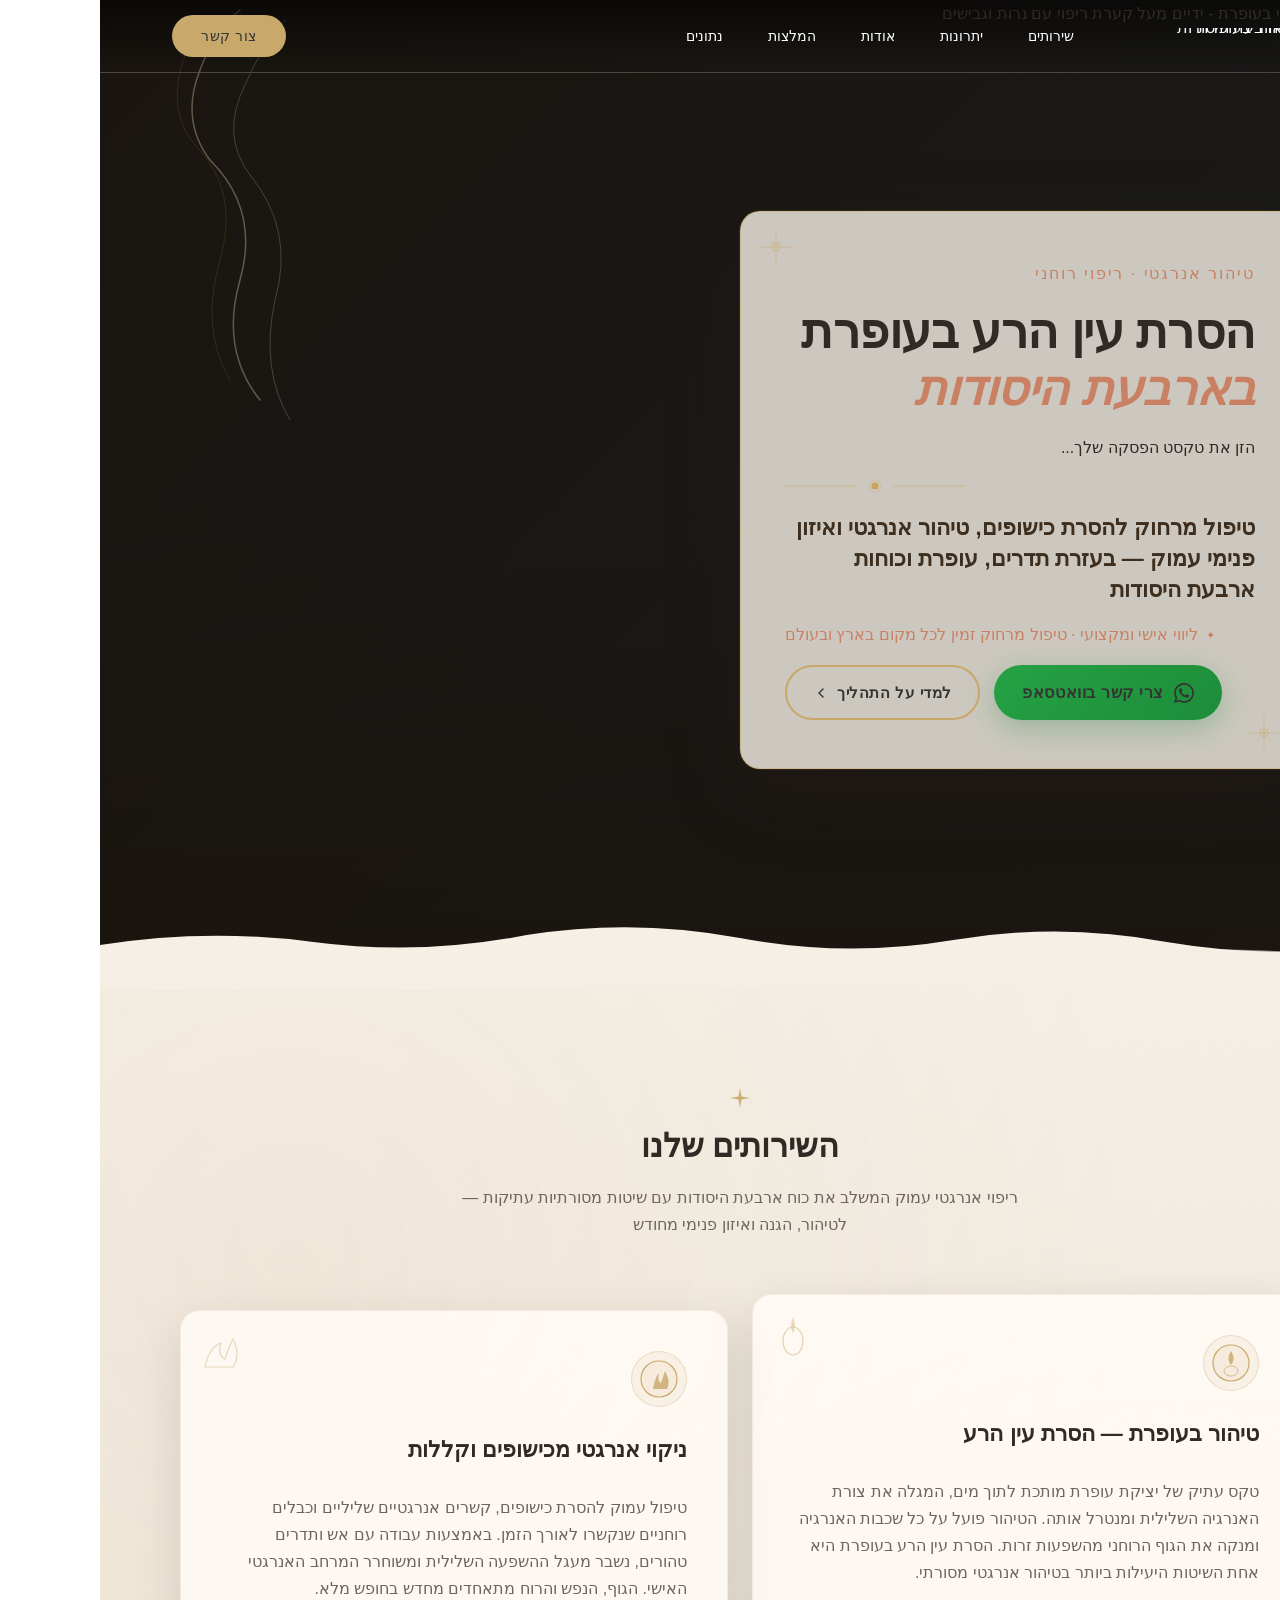
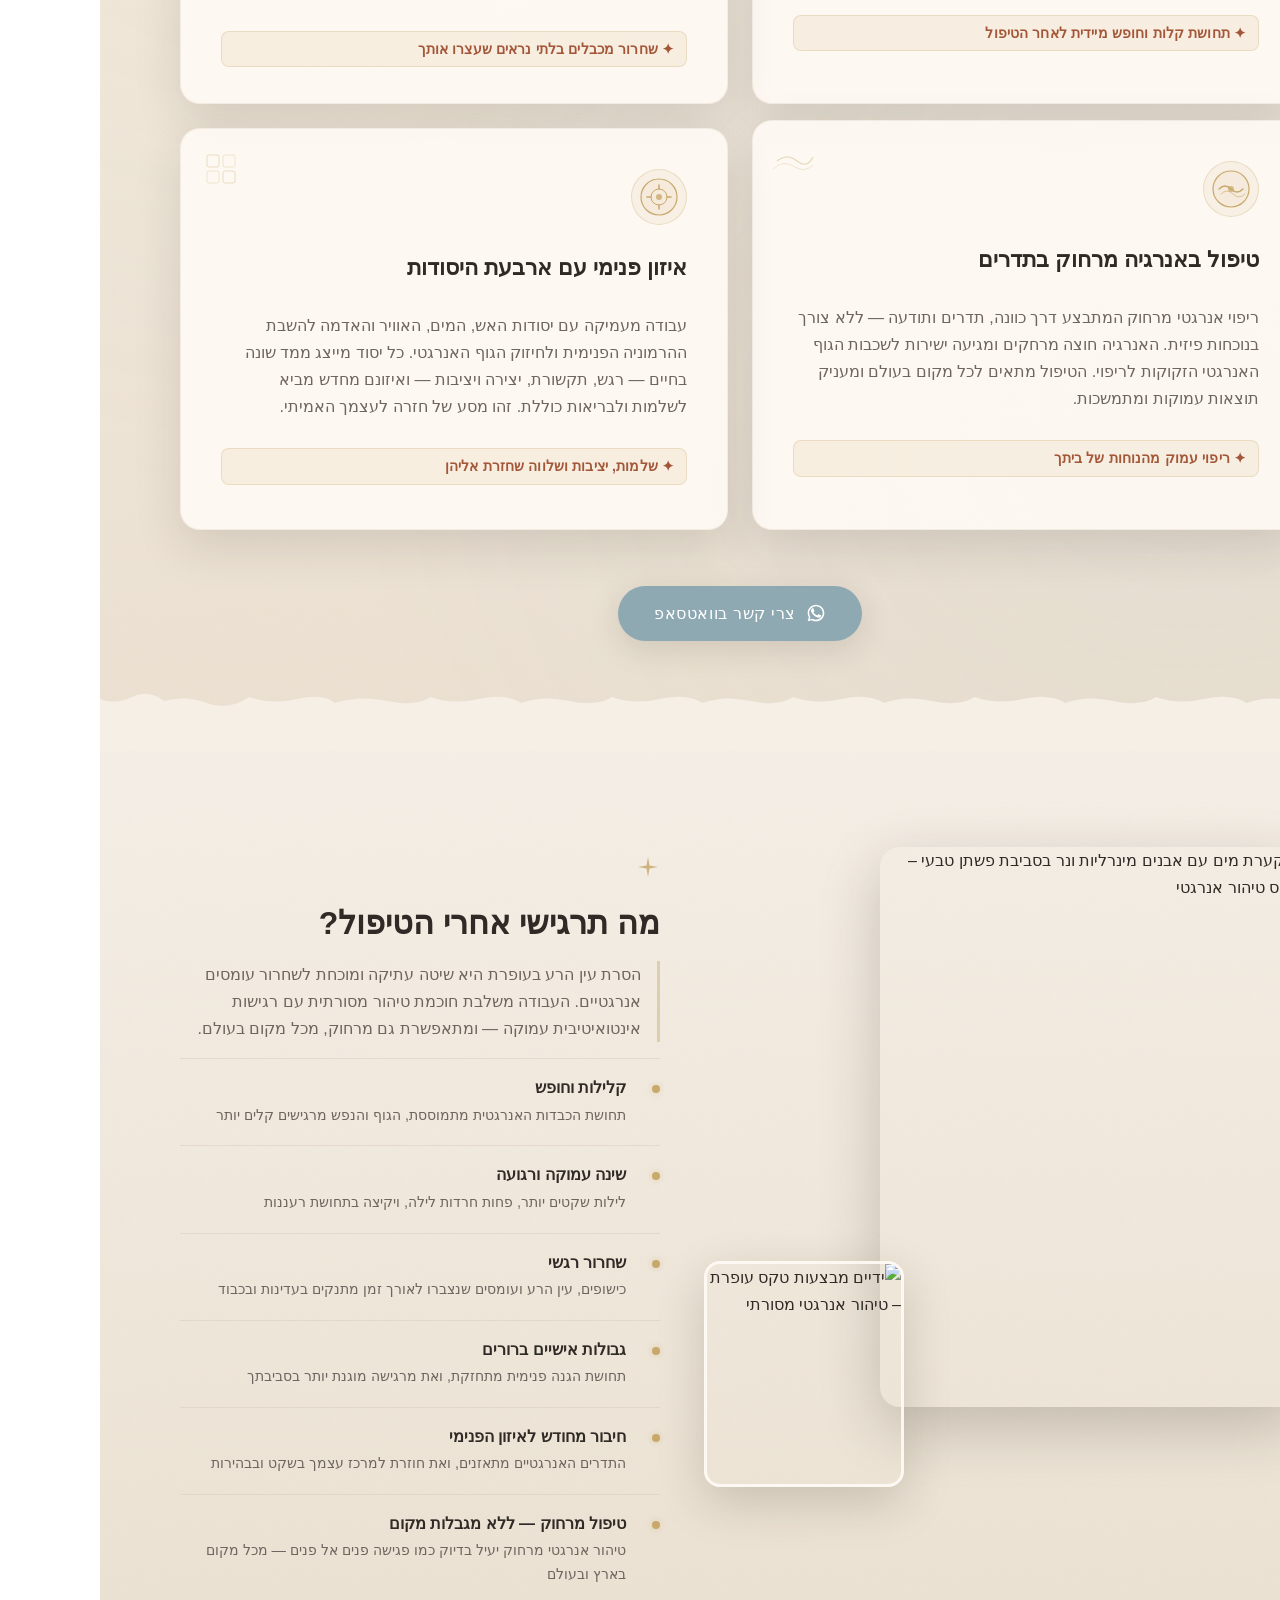
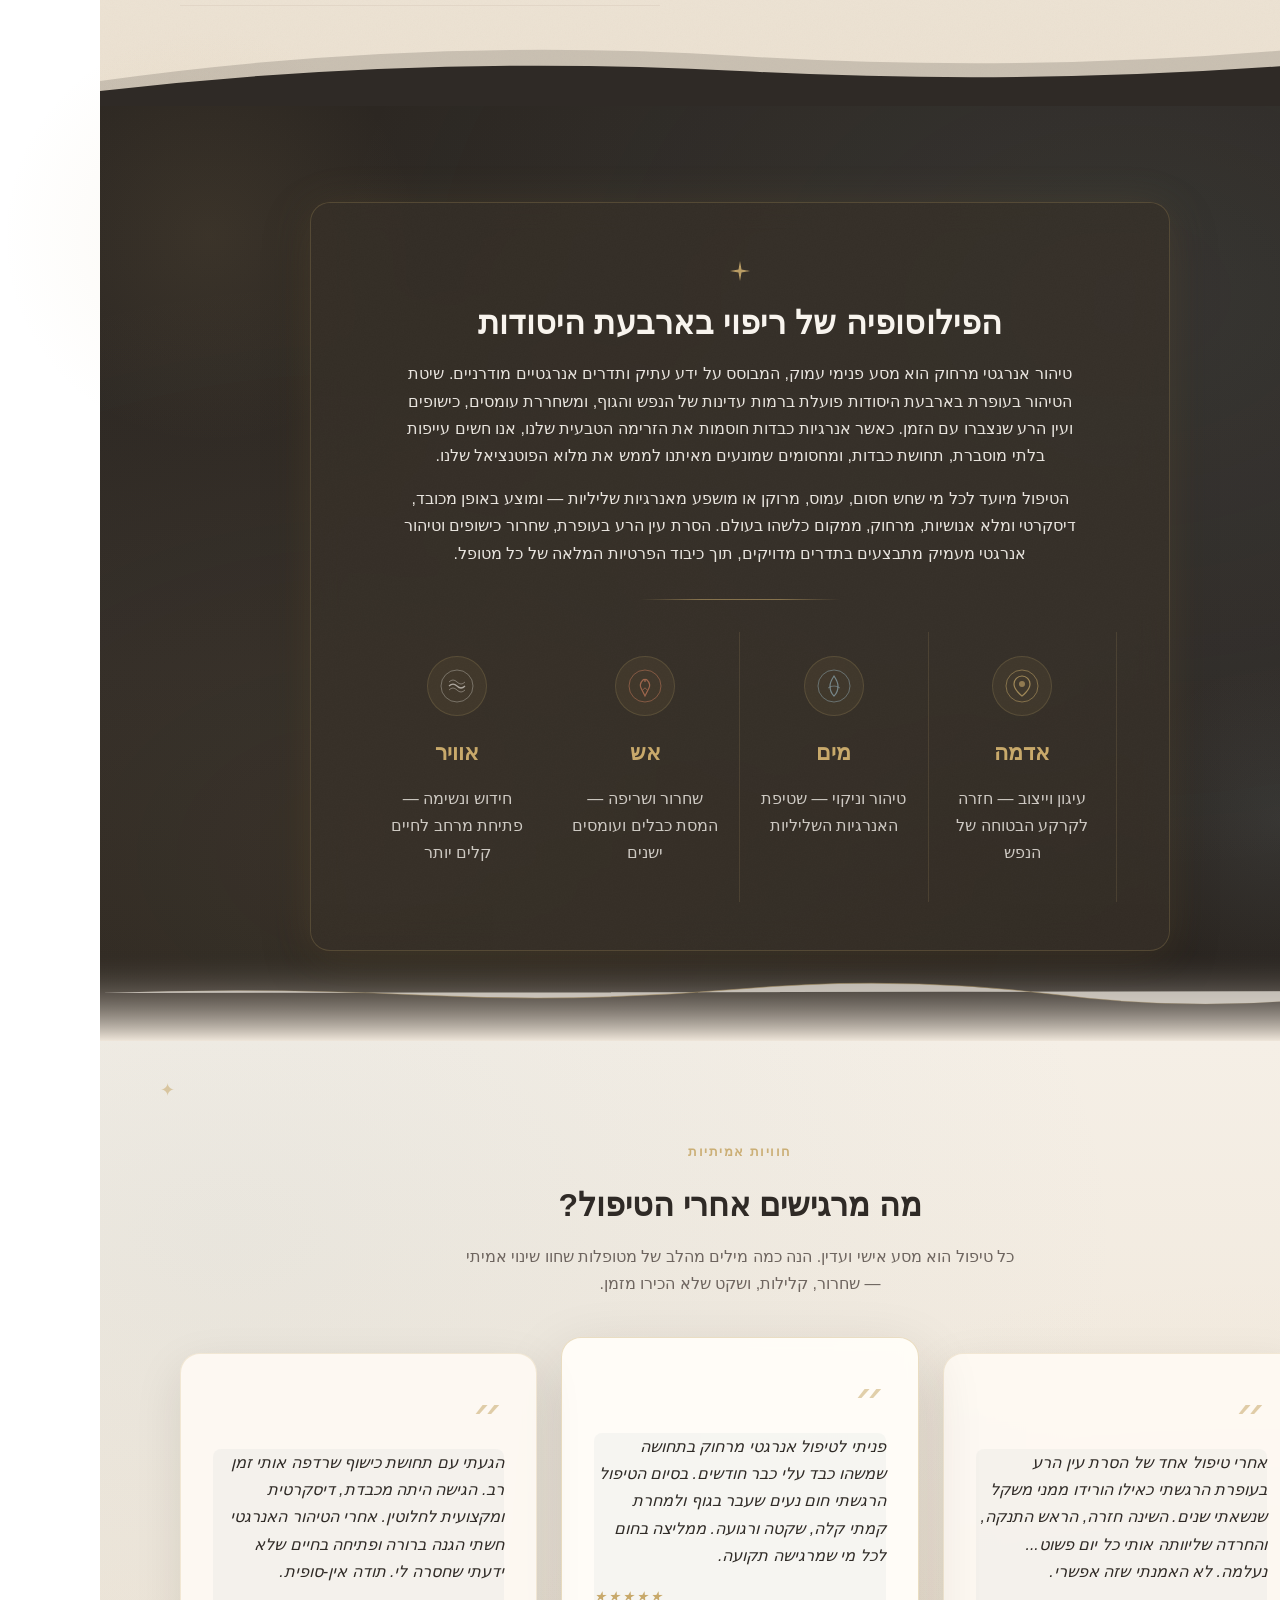
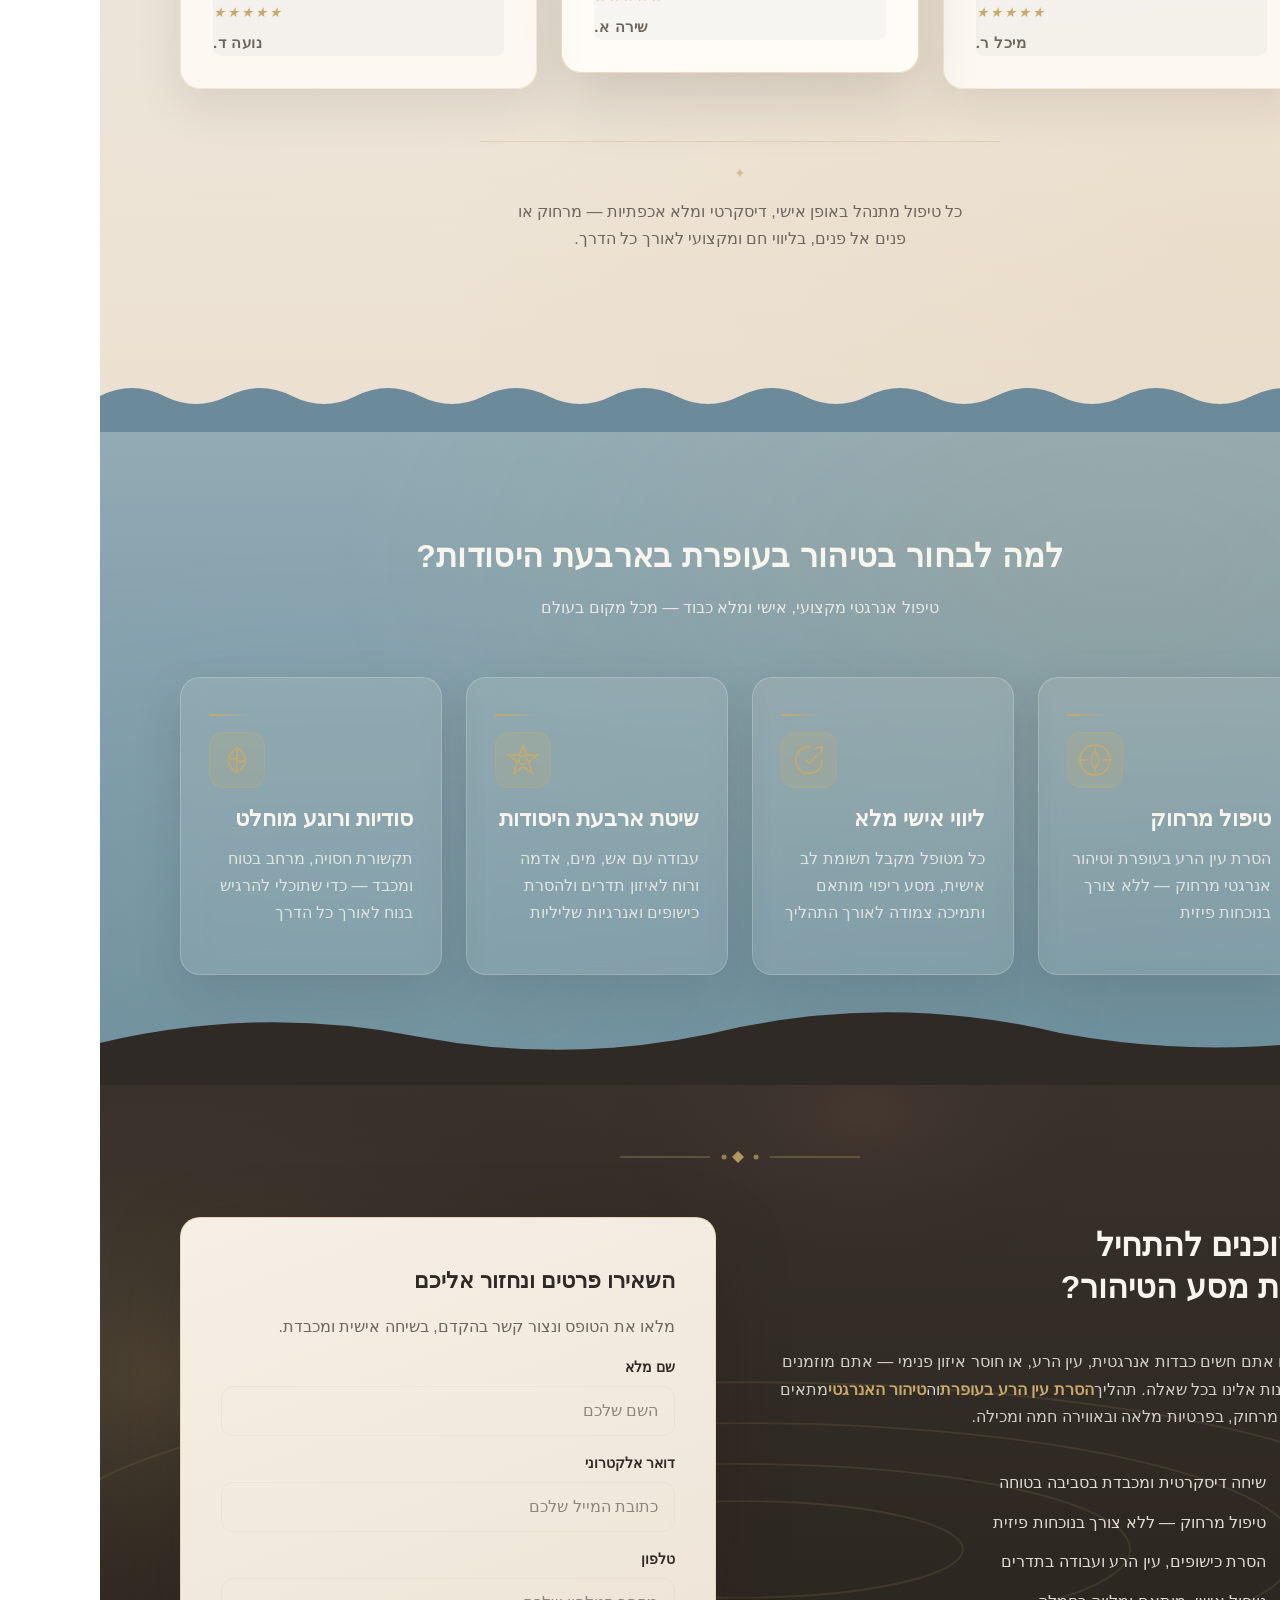
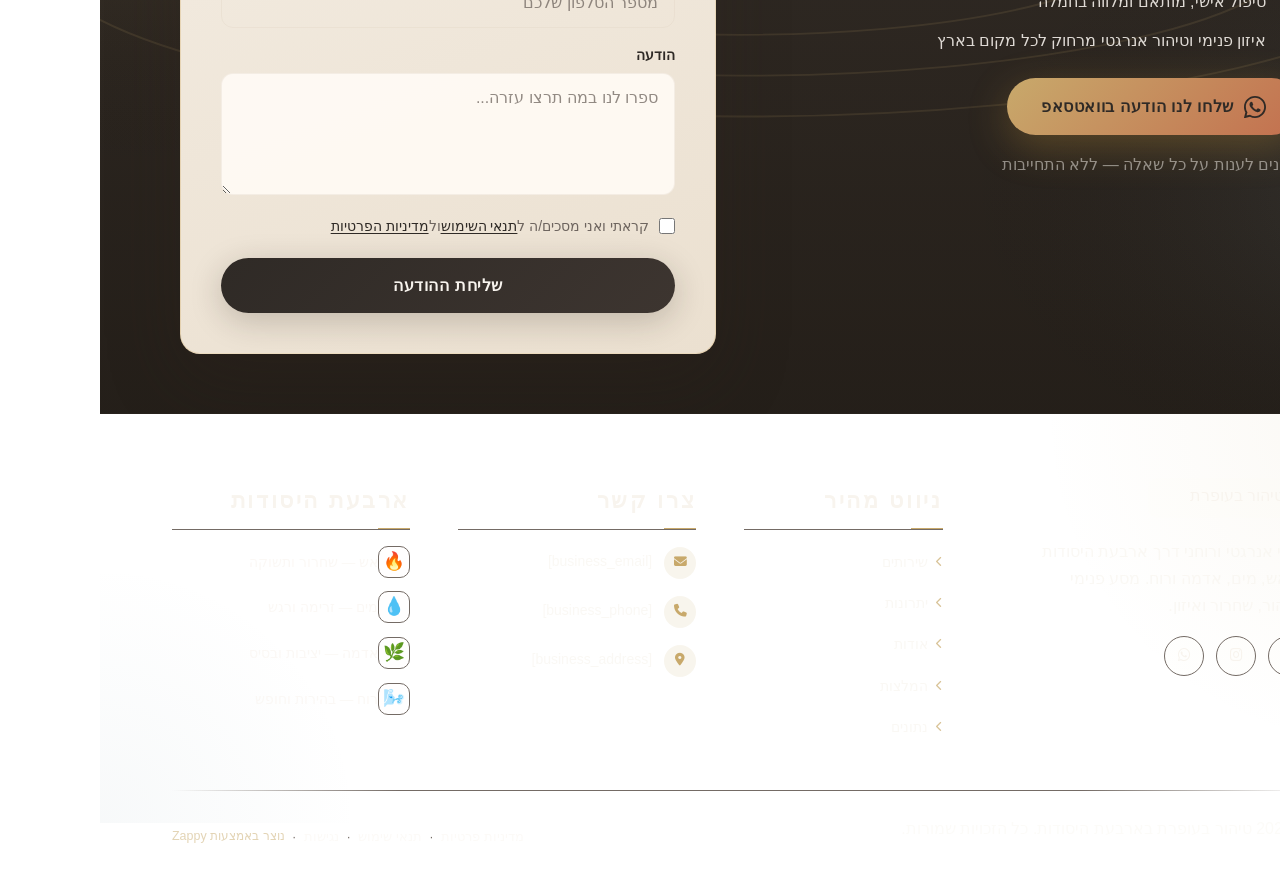
==== commit 1e98b1e7: "Background sync: Progressive GitHub Sync" ====
--- a/public/index.html
+++ b/public/index.html
@@ -1 +1 @@
-<!doctype html><html dir="rtl" lang="he"><head><meta charset="UTF-8"><meta content="width=device-width,initial-scale=1" name="viewport"><meta content="index, follow" name="robots"><title>הסרת עין הרע בעופרת — טיהור בעופרת בארבעת היסודות</title><meta content="A spiritual and energetic healing practice focused on lead-pouring (עופרת) as a traditional method for removing the evil eye, curses, and negative energies. The" name="description"><meta content="הסרת עין הרע בעופרת, הסרת כישופים, טיהור אנרגטי, הסרת עין הרע בעופרת, טיהור אנרגטי מרחוק" name="keywords"><link href="/assets/favicon.ico" rel="icon" type="image/x-icon"><link href="/assets/favicon-16x16.png" rel="icon" type="image/png" sizes="16x16"><link href="/assets/favicon-32x32.png" rel="icon" type="image/png" sizes="32x32"><link href="/assets/favicon-48x48.png" rel="icon" type="image/png" sizes="48x48"><link href="/assets/favicon-192x192.png" rel="icon" type="image/png" sizes="192x192"><link href="/assets/favicon-512x512.png" rel="icon" type="image/png" sizes="512x512"><link href="/assets/apple-touch-icon.png" rel="apple-touch-icon"><script>!function(){"use strict";var t="0f71eb76-64d7-403d-bdd6-6f4e79e897e3",e="https://api.zappy5.com/api/analytics/track",a=18e5,n=2592e6,o=!0,i=!0,r=!0;var s=function(){var e="zappy_visitor_"+t,a=null;try{if(a=localStorage.getItem(e)){var o=JSON.parse(a),i=Date.now();if(i-o.created<n)return o.lastSeen=i,localStorage.setItem(e,JSON.stringify(o)),o.id}}catch(t){console.warn("Zappy Analytics: LocalStorage not available")}var r="zv_"+Date.now()+"_"+Math.random().toString(36).substr(2,9);try{localStorage.setItem(e,JSON.stringify({id:r,created:Date.now(),lastSeen:Date.now()}))}catch(t){}return r}(),c=function(){var e="zappy_session_"+t,n=null;try{if(n=sessionStorage.getItem(e)){var o=JSON.parse(n),i=Date.now();if(i-o.timestamp<a)return o.timestamp=i,sessionStorage.setItem(e,JSON.stringify(o)),o.id}}catch(t){console.warn("Zappy Analytics: SessionStorage not available")}var r="zs_"+Date.now()+"_"+Math.random().toString(36).substr(2,9);try{sessionStorage.setItem(e,JSON.stringify({id:r,timestamp:Date.now()}))}catch(t){}return r}();function l(a,n){n=n||{};var o={website_id:t,event_type:a,page_path:window.location.pathname,referrer:document.referrer||"direct",visitor_id:s,session_id:c,metadata:n};if(navigator.sendBeacon){var i=new Blob([JSON.stringify(o)],{type:"application/json"});navigator.sendBeacon(e,i)}else fetch(e,{method:"POST",headers:{"Content-Type":"application/json"},body:JSON.stringify(o),keepalive:!0}).catch(function(t){console.warn("Zappy Analytics: Failed to track event",t)})}o&&l("pageview",{title:document.title,url:window.location.href}),i&&document.addEventListener("click",function(t){var e=t.target;if("BUTTON"===e.tagName||e.closest("button")){var a="BUTTON"===e.tagName?e:e.closest("button");l("click",{element:"button",text:a.textContent.trim().substring(0,100),id:a.id||null,class:a.className||null})}else if("A"===e.tagName||e.closest("a")){var n="A"===e.tagName?e:e.closest("a");l("navigation",{element:"link",text:n.textContent.trim().substring(0,100),href:n.href,external:n.hostname!==window.location.hostname})}},!0),r&&document.addEventListener("submit",function(t){var e=t.target;l("form_submit",{form_id:e.id||null,form_name:e.name||null,form_action:e.action||null,form_method:e.method||"GET"})},!0);var d=Date.now();window.addEventListener("beforeunload",function(){l("page_unload",{time_on_page:Math.floor((Date.now()-d)/1e3),page_path:window.location.pathname})}),window.zappyAnalytics={track:l,getVisitorId:function(){return s},getSessionId:function(){return c}}}()</script><meta content="הסרת עין הרע בעופרת — טיהור בעופרת בארבעת היסודות" property="og:title"><meta content="A spiritual and energetic healing practice focused on lead-pouring (עופרת) as a traditional method for removing the evil eye, curses, and negative energies. The" property="og:description"><meta content="summary_large_image" name="twitter:card"><meta content="הסרת עין הרע בעופרת — טיהור בעופרת בארבעת היסודות" name="twitter:title"><meta content="A spiritual and energetic healing practice focused on lead-pouring (עופרת) as a traditional method for removing the evil eye, curses, and negative energies. The" name="twitter:description"><meta content="website" property="og:type"/><meta content="he_IL" property="og:locale"/><link href="https://cdnjs.cloudflare.com/ajax/libs/font-awesome/6.4.0/css/all.min.css" rel="stylesheet"/><link href="/assets/favicon.ico" rel="icon" type="image/x-icon"/><link href="/assets/favicon-16x16.png" rel="icon" type="image/png" sizes="16x16"/><link href="/assets/favicon-32x32.png" rel="icon" type="image/png" sizes="32x32"/><link href="/assets/favicon-48x48.png" rel="icon" type="image/png" sizes="48x48"/><link href="/assets/favicon-192x192.png" rel="icon" type="image/png" sizes="192x192"/><link href="/assets/favicon-512x512.png" rel="icon" type="image/png" sizes="512x512"/><link href="/assets/apple-touch-icon.png" rel="apple-touch-icon"/><link href="https://cdn.jsdelivr.net/npm/vanilla-cookieconsent@3/dist/cookieconsent.css" rel="stylesheet"/><script src="https://cdn.jsdelivr.net/npm/vanilla-cookieconsent@3/dist/cookieconsent.umd.js"></script><script src="https://cdn.jsdelivr.net/gh/mickidum/acc_toolbar/acctoolbar/acctoolbar.min.js"></script><link href="/styles.css" rel="stylesheet"><style id="zappy-dropdown-submenu-styles">#navMenu li:has(.sub-menu),.nav-menu li:has(.sub-menu),.navbar li:has(.sub-menu),nav li:has(.sub-menu){position:relative}#navMenu .sub-menu,.nav-menu .sub-menu,.navbar .sub-menu,nav .sub-menu{display:block!important;position:absolute!important;top:100%;left:0;min-width:220px;background:#fff;border-radius:8px;box-shadow:0 8px 25px rgba(0,0,0,.15);padding:8px 0;opacity:0;visibility:hidden;transform:translateY(10px);transition:all .3s ease;z-index:1000;list-style:none;pointer-events:none}#navMenu li:hover>.sub-menu,.nav-menu li:hover>.sub-menu,.navbar li:hover>.sub-menu,nav li:hover>.sub-menu{opacity:1!important;visibility:visible!important;transform:translateY(0)!important;pointer-events:auto!important}.sub-menu li{list-style:none;margin:0;padding:0}.sub-menu a{display:block!important;padding:10px 16px!important;color:var(--text-dark,#333)!important;font-weight:500;text-decoration:none;white-space:nowrap;transition:background-color .2s}.sub-menu .zappy-nav-child>a{padding-left:28px!important;font-size:.9em!important;opacity:.85!important}[dir=rtl] .sub-menu .zappy-nav-child>a,html[lang=ar] .sub-menu .zappy-nav-child>a,html[lang=he] .sub-menu .zappy-nav-child>a{padding-left:10px!important;padding-right:28px!important}.sub-menu .zappy-nav-parent>a{font-weight:600!important}.sub-menu a:hover{background-color:#f5f5f5}[dir=rtl] .nav-menu .sub-menu,[dir=rtl] .navbar .sub-menu,[dir=rtl] nav .sub-menu,html[lang=ar] .nav-menu .sub-menu,html[lang=ar] .navbar .sub-menu,html[lang=ar] nav .sub-menu,html[lang=he] .nav-menu .sub-menu,html[lang=he] .navbar .sub-menu,html[lang=he] nav .sub-menu{left:auto!important;right:0!important}.sub-menu:empty,.sub-menu:not(:has(li)):not(:has(> a)),.sub-menu:not(:has(li:not(.zappy-hidden-menu-item))):not(:has(> a)){display:none!important;opacity:0!important;visibility:hidden!important;pointer-events:none!important}li:has(.menu-group-title):hover>.sub-menu{opacity:1!important;visibility:visible!important;transform:translateY(0)!important;pointer-events:auto!important}#navMenu>li>.menu-group-title,.nav-menu>li>.menu-group-title{display:inline-block;padding:.5rem 1rem;cursor:default;user-select:none}@media (max-width:768px){#navMenu .sub-menu,.nav-menu .sub-menu,.navbar .sub-menu,nav .sub-menu{position:static!important;transform:none!important;box-shadow:none!important;background:0 0!important;max-height:0;overflow:hidden;opacity:0;visibility:hidden;transition:max-height .3s ease,opacity .3s ease;padding:0!important;border-radius:0!important}#navMenu .sub-menu.mobile-expanded,.nav-menu .sub-menu.mobile-expanded,.navbar .sub-menu.mobile-expanded{max-height:none!important;overflow-y:visible!important;opacity:1!important;visibility:visible!important;padding:8px 0 8px 16px!important}[dir=rtl] .sub-menu.mobile-expanded,html[lang=he] .sub-menu.mobile-expanded{padding:8px 16px 8px 0!important}#navMenu li:hover>.sub-menu,.nav-menu li:hover>.sub-menu,.navbar li:hover>.sub-menu,nav li:hover>.sub-menu{opacity:0;visibility:hidden;pointer-events:none}#navMenu li>.sub-menu.mobile-expanded,.nav-menu li>.sub-menu.mobile-expanded,.navbar li>.sub-menu.mobile-expanded,nav li>.sub-menu.mobile-expanded{opacity:1!important;visibility:visible!important;pointer-events:auto!important}#navMenu li:has(.sub-menu),.nav-menu li:has(.sub-menu),.navbar li:has(.sub-menu),nav li:has(.sub-menu){display:flex!important;flex-wrap:wrap!important;align-items:center!important;position:relative!important;min-height:44px!important}#navMenu li:has(.sub-menu)>a,.nav-menu li:has(.sub-menu)>a,.navbar li:has(.sub-menu)>a,nav li:has(.sub-menu)>a{flex:1!important;min-width:0!important}#navMenu li:has(.sub-menu)>.menu-group-title,.nav-menu li:has(.sub-menu)>.menu-group-title,.navbar li:has(.sub-menu)>.menu-group-title,nav li:has(.sub-menu)>.menu-group-title{flex:1!important;min-width:0!important;padding:0!important;line-height:inherit!important}#navMenu li:has(.sub-menu)>.sub-menu,.nav-menu li:has(.sub-menu)>.sub-menu,.navbar li:has(.sub-menu)>.sub-menu,nav li:has(.sub-menu)>.sub-menu{flex-basis:100%!important;width:100%!important}#navMenu li:has(.sub-menu)>a [class*=arrow],#navMenu li:has(.sub-menu)>a [class*=chevron],.nav-menu li:has(.sub-menu)>a .fa-angle-down,.nav-menu li:has(.sub-menu)>a .fa-chevron-down,.nav-menu li:has(.sub-menu)>a [class*=arrow],.nav-menu li:has(.sub-menu)>a [class*=chevron],nav li:has(.sub-menu)>a [class*=arrow],nav li:has(.sub-menu)>a [class*=chevron]{display:none!important;visibility:hidden!important}.mobile-submenu-toggle{display:flex!important;align-items:center!important;justify-content:center!important;width:44px!important;height:auto!important;background:0 0!important;border:none!important;cursor:pointer!important;color:var(--text-dark)!important;position:static!important;flex-shrink:0!important;align-self:stretch!important;z-index:2!important;padding:0!important;margin:0!important}.mobile-submenu-toggle::after{content:''!important;width:0!important;height:0!important;border-left:6px solid transparent!important;border-right:6px solid transparent!important;border-top:7px solid currentColor!important;transition:transform .3s ease!important}.mobile-submenu-toggle.expanded::after{transform:rotate(180deg)!important}.sub-menu a{padding:10px 0!important;display:block!important;color:var(--text-dark)!important;white-space:normal!important}.sub-menu .zappy-nav-child>a{padding-left:28px!important;font-size:.9em!important;opacity:.85!important}[dir=rtl] .sub-menu .zappy-nav-child>a,html[lang=ar] .sub-menu .zappy-nav-child>a,html[lang=he] .sub-menu .zappy-nav-child>a{padding-left:0!important;padding-right:28px!important}.sub-menu .zappy-nav-parent>a{font-weight:600!important}#navMenu.active,.nav-menu.active{max-width:100vw!important;overflow-x:hidden!important;box-sizing:border-box!important}.navbar .sub-menu li a,.zappy-products-dropdown .sub-menu a,nav.navbar .sub-menu li a{color:var(--text-dark)!important}}@media (min-width:769px){.mobile-submenu-toggle{display:none!important}}</style><style id="mobile-lang-menu-deployed-css">@media (max-width:768px){.lang-switcher,.nav-container .lang-switcher,.nav-cta-container .lang-switcher,.nav-ecommerce-icons .lang-switcher,.nav-icons-left .lang-switcher,.navbar .lang-switcher,.navbar .nav-cta-container .lang-switcher{display:none!important}.mobile-lang-menu{width:100%;border-top:1px solid rgba(128,128,128,.2);padding:8px 0 0 0;margin-top:8px}.mobile-lang-toggle{display:flex!important;align-items:center;justify-content:space-between;width:100%;padding:12px 16px;background:0 0;border:none;cursor:pointer;font-size:15px;color:inherit;font-family:inherit}.mobile-lang-toggle::after{content:'';display:inline-block;width:8px;height:8px;border-right:2px solid currentColor;border-bottom:2px solid currentColor;transform:rotate(45deg);transition:transform .3s ease;margin-left:8px}.mobile-lang-toggle.expanded::after{transform:rotate(-135deg)}.mobile-lang-options{max-height:0;overflow:hidden;transition:max-height .3s ease}.mobile-lang-options.expanded{max-height:300px}.mobile-lang-option{display:flex!important;align-items:center;gap:10px;padding:10px 24px;text-decoration:none;color:inherit;font-size:14px;font-family:inherit}.mobile-lang-option:hover{background:rgba(128,128,128,.1)}.mobile-lang-option.active{font-weight:600;opacity:.7;pointer-events:none}.mobile-lang-option img{width:20px;height:20px;border-radius:50%}}@media (min-width:769px){.mobile-lang-menu{display:none!important}}</style><style id="zappy-widget-visibility">#mic-access-tool-box,#mic-access-tool-general-button,#mic-init-access-tool #mic-access-tool-box,#mic-init-access-tool #mic-access-tool-general-button,#mic-init-access-tool .mic-access-tool-general-button,._access-icon,._access-menu,.mic-access-tool-box,.mic-access-tool-general-button,div[id*=mic-access-tool-box]{display:none!important;visibility:hidden!important;opacity:0!important;pointer-events:none!important}</style></head><body><nav class="navbar" dir="rtl"><button class="mobile-toggle" aria-label="Menu" id="mobileToggle"><svg viewBox="0 0 24 24" height="24" width="24" fill="none" class="hamburger-icon"><path d="M3 12h18M3 6h18M3 18h18" stroke="currentColor" stroke-width="2" stroke-linecap="round"/></svg><svg viewBox="0 0 24 24" height="24" width="24" fill="none" class="close-icon" style="display:none"><path d="M18 6L6 18M6 6l12 12" stroke="currentColor" stroke-width="2" stroke-linecap="round"/></svg></button><button class="phone-header-btn" aria-label="Call" data-phone="[business_phone]"><svg viewBox="0 0 24 24" height="20" width="20" fill="currentColor"><path d="M22 16.92v3a2 2 0 0 1-2.18 2 19.79 19.79 0 0 1-8.63-3.07 19.5 19.5 0 0 1-6-6 19.79 19.79 0 0 1-3.07-8.67A2 2 0 0 1 4.11 2h3a2 2 0 0 1 2 1.72 12.84 12.84 0 0 0 .7 2.81 2 2 0 0 1-.45 2.11L8.09 9.91a16 16 0 0 0 6 6l1.27-1.27a2 2 0 0 1 2.11-.45 12.84 12.84 0 0 0 2.81.7A2 2 0 0 1 22 16.92z"/></svg></button><div class="nav-container"><div class="nav-right-group"><div class="nav-brand"><a href="/" class="logo-link"><img alt="טיהור בעופרת בארבעת היסודות" src="/assets/logo.webp" class="logo"/></a></div><ul class="nav-menu" id="navMenu"><li><a href="#services">שירותים</a></li><li><a href="#benefits">יתרונות</a></li><li><a href="#about">אודות</a></li><li><a href="#testimonials">המלצות</a></li><li><a href="#stats">נתונים</a></li></ul></div><div class="nav-cta-container"><a href="#contact" class="nav-cta-btn">צור קשר</a></div></div></nav><script>window.addEventListener("load",function(){const e=document.querySelector(".navbar, nav, header");if(!e)return void console.log("[Navbar] Navbar element not found");let t=document.getElementById("mobileToggle")||document.querySelector(".mobile-toggle")||document.querySelector(".hamburger")||document.querySelector(".hamburger-menu")||document.querySelector(".menu-toggle")||document.querySelector(".burger-menu")||document.querySelector('[aria-label="Menu"]')||document.querySelector('[aria-label="תפריט"]');const o=document.querySelector(".phone-header-btn"),n=window.getComputedStyle(e);let r=n.backgroundColor;if(console.log("[Navbar] Initial navbar background:",r),"transparent"===r||"rgba(0, 0, 0, 0)"===r||r.startsWith("rgba")&&r.includes(", 0)")){const e=n.backgroundImage;if(e&&"none"!==e)console.log("[Navbar] Navbar has background image/gradient, using dark text"),r="rgb(240, 240, 240)";else{const e=window.getComputedStyle(document.body).backgroundColor;console.log("[Navbar] Navbar transparent, using body background:",e),r=e}}const i=r.match(/\d+/g);if(i&&i.length>=3){const e=(.299*parseInt(i[0])+.587*parseInt(i[1])+.114*parseInt(i[2]))/255;console.log("[Navbar] Mobile button colors preserved from Claude CSS (luminance:",e.toFixed(2)+")");const n=document.createElement("style");n.id="zappy-mobile-nav-fix";document.documentElement.lang;document.documentElement.dir,n.textContent='\n        /* Hide mobile buttons on desktop, show only on mobile */\n        @media (min-width: 769px) {\n          .mobile-toggle,\n          .phone-header-btn {\n            display: none !important;\n          }\n        }\n        \n        /* Show and position mobile buttons correctly on mobile */\n        @media (max-width: 768px) {\n          .mobile-toggle,\n          .phone-header-btn {\n            position: absolute !important;\n            top: 50% !important;\n            transform: translateY(-50%) !important;\n            z-index: 1001 !important;\n            display: flex !important;\n            align-items: center !important;\n            justify-content: center !important;\n            width: 36px !important;\n            height: 36px !important;\n            border-radius: 50% !important;\n            border: none !important;\n            cursor: pointer !important;\n            padding: 6px !important;\n            background: none !important;\n            color: var(--nav-text, var(--text-dark)) !important;\n          }\n          \n          /* LTR positioning (default): hamburger LEFT, phone RIGHT */\n          html:not([dir="rtl"]):not([lang="he"]):not([lang="ar"]) .mobile-toggle,\n          html[dir="ltr"] .mobile-toggle {\n            left: 12px !important;\n            right: auto !important;\n          }\n          html:not([dir="rtl"]):not([lang="he"]):not([lang="ar"]) .phone-header-btn,\n          html[dir="ltr"] .phone-header-btn {\n            right: 12px !important;\n            left: auto !important;\n          }\n          \n          /* RTL positioning: hamburger RIGHT, phone LEFT */\n          html[dir="rtl"] .mobile-toggle,\n          html[lang="he"] .mobile-toggle,\n          html[lang="ar"] .mobile-toggle {\n            right: 12px !important;\n            left: auto !important;\n          }\n          html[dir="rtl"] .phone-header-btn,\n          html[lang="he"] .phone-header-btn,\n          html[lang="ar"] .phone-header-btn {\n            left: 12px !important;\n            right: auto !important;\n          }\n          \n          /* CRITICAL: Ensure nav-container has min-height on mobile */\n          /* All children are positioned absolutely/fixed on mobile, so height:auto collapses to 0 */\n          .nav-container {\n            min-height: 70px !important;\n            position: relative !important;\n          }\n          \n          /* Ensure SVG icons are properly sized and inherit color */\n          .mobile-toggle svg,\n          .phone-header-btn svg {\n            width: 24px !important;\n            height: 24px !important;\n            /* Don\'t force display - let JavaScript control hamburger/close toggle */\n          }\n          \n          /* Reset nav-cta-container on mobile - remove desktop box-shadow/padding */\n          /* that creates a visible ghost box when CTA button is hidden */\n          .nav-cta-container {\n            box-shadow: none !important;\n            padding: 0 !important;\n          }\n          \n          /* Hide nav-cta-container entirely on mobile when there\'s no lang-switcher */\n          /* (only the CTA button is inside, and it\'s hidden on mobile) */\n          .nav-cta-container:not(:has(.lang-switcher)) {\n            display: none !important;\n          }\n          \n          /* CRITICAL: Prevent hero image fade gradient from bleeding over headline text */\n          /* The .image-fade-gradient has bottom: -30px (extends below parent) */\n          /* On mobile stacked layout, this overlaps the h1 text below the image */\n          .hero-image-column {\n            overflow: hidden !important;\n          }\n          .image-fade-gradient {\n            bottom: 0 !important;\n          }\n          \n          /* Hide desktop language switcher on mobile - hamburger menu handles it */\n          /* High specificity to override stored CSS */\n          .lang-switcher,\n          .nav-cta-container .lang-switcher,\n          .nav-container .lang-switcher,\n          .navbar .lang-switcher,\n          .navbar .nav-cta-container .lang-switcher {\n            display: none !important;\n          }\n        }\n      ';const r=document.getElementById("zappy-mobile-nav-fix");r&&r.remove(),document.head.appendChild(n),console.log("[Navbar] Critical CSS injected for mobile nav positioning");const l=window.innerWidth<=768;if(t){const e=t.querySelector(".hamburger-icon"),o=t.querySelector(".close-icon");e&&(e.style.setProperty("width","24px","important"),e.style.setProperty("height","24px","important"),e.style.setProperty("display","block","important")),o&&(o.style.setProperty("width","24px","important"),o.style.setProperty("height","24px","important"),o.style.setProperty("display","none","important")),l?(t.style.setProperty("position","absolute","important"),t.style.setProperty("top","50%","important"),t.style.setProperty("transform","translateY(-50%)","important"),t.style.setProperty("z-index","1001","important"),t.style.removeProperty("left"),t.style.removeProperty("right"),console.log("[Navbar] Mobile toggle positioning applied (mobile viewport)")):(t.style.removeProperty("position"),t.style.removeProperty("top"),t.style.removeProperty("transform"),t.style.removeProperty("z-index"),t.style.removeProperty("left"),t.style.removeProperty("right"),console.log("[Navbar] Desktop viewport - cleared mobile toggle inline positioning"))}if(o){const e=o.querySelector("svg");e&&(e.style.width="24px",e.style.height="24px",e.setAttribute("width","24"),e.setAttribute("height","24")),l?(o.style.setProperty("position","absolute","important"),o.style.setProperty("top","50%","important"),o.style.setProperty("transform","translateY(-50%)","important"),o.style.setProperty("z-index","1001","important"),o.style.removeProperty("left"),o.style.removeProperty("right"),console.log("[Navbar] Phone button positioning applied (mobile viewport)")):(o.style.removeProperty("position"),o.style.removeProperty("top"),o.style.removeProperty("transform"),o.style.removeProperty("z-index"),o.style.removeProperty("left"),o.style.removeProperty("right"),console.log("[Navbar] Desktop viewport - cleared phone button inline positioning"))}}else console.log("[Navbar] Could not parse background color:",r);t=document.getElementById("mobileToggle")||document.querySelector(".mobile-toggle")||document.querySelector(".hamburger")||document.querySelector(".hamburger-menu")||document.querySelector(".menu-toggle")||document.querySelector(".burger-menu")||document.querySelector('[aria-label="Menu"]')||document.querySelector('[aria-label="תפריט"]');const l=document.getElementById("navMenu")||document.querySelector(".nav-menu")||document.querySelector(".nav-links")||document.querySelector("nav ul:not(.submenu)");if(!t||!l)return void console.log("[Navbar] Mobile toggle or menu not found:",{toggle:!!t,menu:!!l});l.id||(l.id="navMenu"),console.log("[Navbar] Initializing mobile menu...");const a=t.cloneNode(!0);t.parentNode.replaceChild(a,t),a.addEventListener("click",function(e){e.preventDefault(),e.stopPropagation();const t=this.querySelector(".hamburger-icon"),o=this.querySelector(".close-icon");l.classList.contains("active")?(l.classList.remove("active"),t&&t.style.setProperty("display","block","important"),o&&o.style.setProperty("display","none","important"),document.body.style.overflow="",console.log("[Navbar] Menu closed")):(l.classList.add("active"),t&&t.style.setProperty("display","none","important"),o&&o.style.setProperty("display","block","important"),document.body.style.overflow="hidden",console.log("[Navbar] Menu opened"))}),l.querySelectorAll("a").forEach(function(e){e.addEventListener("click",function(){if("#"===this.getAttribute("href"))return;const e=a.querySelector(".hamburger-icon"),t=a.querySelector(".close-icon");l.classList.remove("active"),e&&e.style.setProperty("display","block","important"),t&&t.style.setProperty("display","none","important"),document.body.style.overflow="",console.log("[Navbar] Menu closed (link clicked)")})});var s=l.querySelectorAll(".dropdown-toggle");s.forEach(function(e){e.addEventListener("click",function(e){e.preventDefault(),e.stopPropagation();var t=this.closest(".nav-dropdown");t&&(t.parentNode.querySelectorAll(".nav-dropdown.open").forEach(function(e){e!==t&&e.classList.remove("open")}),t.classList.toggle("open"),console.log("[Navbar] Dropdown toggled:",t.classList.contains("open")?"open":"closed"))})}),document.addEventListener("click",function(e){e.target.closest(".nav-dropdown")||document.querySelectorAll(".nav-dropdown.open").forEach(function(e){e.classList.remove("open")})}),console.log("[Navbar] Dropdown handlers initialized for "+s.length+" dropdowns"),o&&o.addEventListener("click",function(){const e=document.querySelectorAll('a[href^="tel:"]'),t=e.length>0?e[0].getAttribute("href").replace("tel:",""):"[business_phone]";window.location.href="tel:"+t,console.log("[Navbar] Phone button clicked")}),console.log("[Navbar] Mobile menu initialized successfully");const p=function(){const e=document.querySelector(".whatsapp-float");e&&(window.innerWidth>=769?(e.style.setProperty("display","none","important"),e.style.setProperty("visibility","hidden","important"),e.style.setProperty("opacity","0","important"),e.style.setProperty("pointer-events","none","important"),console.log("[WhatsApp] Button hidden on desktop")):(e.style.removeProperty("display"),e.style.removeProperty("visibility"),e.style.removeProperty("opacity"),e.style.removeProperty("pointer-events"),console.log("[WhatsApp] Button visible on mobile")))};let c;p(),window.addEventListener("resize",function(){clearTimeout(c),c=setTimeout(p,100)})})</script><main><section class="index-hero-section" data-layout-spec="בית-hero" dir="rtl" id="hero-dup-1777482948725" data-hero-type="fullscreen-scrim"><div class="index-hero-bg"><img alt="טיהור אנרגטי בעופרת - ידיים מעל קערת ריפוי עם נרות וגבישים" src="/assets/site-index-hero-image-1.webp" data-context="Intimate sacred healing scene: close-up of weathered feminine hands hovering above a dark ceramic bowl filled with molten lead and shimmering water, surrounded by lit beeswax candles casting warm golden glow, smooth river stones and raw crystals arranged nearby, wisps of white smoke rising, water reflections creating luminous patterns, dried herbs and a small copper vessel in the background, earthy textures of linen and clay, mystical yet photographic warmth, soft bokeh, spiritual ritual atmosphere" data-placeholder="index-hero-image-1" height="900" width="1400" data-element-id="img-1777482996221-tiges4y5z" data-element-type="image" data-hero-background="true" data-hero-bg="true" style="object-position:50% 50%"/></div><div class="index-hero-scrim" aria-hidden="true"></div><div class="index-hero-smoke-decor" aria-hidden="true"><svg viewBox="0 0 320 420" xmlns="http://www.w3.org/2000/svg" aria-hidden="true" data-no-icon-edit="true" fill="none"><path d="M160,400 Q120,350 140,280 Q160,210 110,160 Q80,120 100,70 Q115,30 140,10" fill="none" opacity="0.38" stroke="#D4C4A8" stroke-width="1.5" stroke-linecap="round"/><path d="M190,420 Q160,370 175,300 Q195,230 150,175 Q120,135 145,85 Q162,45 185,20" fill="none" opacity="0.25" stroke="#D4C4A8" stroke-width="1" stroke-linecap="round"/><path d="M130,380 Q100,330 120,260 Q140,190 95,145 Q65,110 85,55" fill="none" opacity="0.20" stroke="#C9973A" stroke-width="0.8" stroke-linecap="round"/></svg></div><div class="index-hero-container"><div class="index-hero-card"><span class="index-hero-corner index-hero-corner--tr" aria-hidden="true"><svg viewBox="0 0 38 38" xmlns="http://www.w3.org/2000/svg" height="38" width="38" fill="none" aria-hidden="true" data-no-icon-edit="true"><line x1="19" x2="19" y1="2" y2="36" stroke="#C9973A" stroke-width="0.8" opacity="0.45"/><line x1="2" x2="36" y1="19" y2="19" stroke="#C9973A" stroke-width="0.8" opacity="0.45"/><line x1="6" x2="32" y1="6" y2="32" stroke="#C9973A" stroke-width="0.6" opacity="0.3"/><line x1="32" x2="6" y1="6" y2="32" stroke="#C9973A" stroke-width="0.6" opacity="0.3"/><circle cx="19" cy="19" r="4" stroke="#C9973A" stroke-width="0.8" opacity="0.5"/></svg></span><span class="index-hero-corner index-hero-corner--bl" aria-hidden="true"><svg viewBox="0 0 38 38" xmlns="http://www.w3.org/2000/svg" height="38" width="38" fill="none" aria-hidden="true" data-no-icon-edit="true"><line x1="19" x2="19" y1="2" y2="36" stroke="#C9973A" stroke-width="0.8" opacity="0.45"/><line x1="2" x2="36" y1="19" y2="19" stroke="#C9973A" stroke-width="0.8" opacity="0.45"/><line x1="6" x2="32" y1="6" y2="32" stroke="#C9973A" stroke-width="0.6" opacity="0.3"/><line x1="32" x2="6" y1="6" y2="32" stroke="#C9973A" stroke-width="0.6" opacity="0.3"/><circle cx="19" cy="19" r="4" stroke="#C9973A" stroke-width="0.8" opacity="0.5"/></svg></span><p class="index-hero-label">טיהור אנרגטי · ריפוי רוחני</p><h1 class="index-hero-h1">הסרת עין הרע בעופרת<br/><span class="index-hero-h1-accent">בארבעת היסודות</span></h1><div class="zappy-inserted-element" data-element-id="zappy-element-1777483014709-f21cr2dsi" data-element-type="paragraph" data-zappy-newly-inserted="true" id="zappy-element-1777483014709-f21cr2dsi" style="width:100%"><p data-element-id="zappy-element-1777483014709-f21cr2dsi" data-element-type="paragraph" data-zappy-newly-inserted="true" id="zappy-element-1777483014709-f21cr2dsi" style="font-size:1rem;max-width:none;margin-left:auto;margin-right:auto">הזן את טקסט הפסקה שלך...</p></div><div class="index-hero-ornament" aria-hidden="true"><svg viewBox="0 0 180 14" xmlns="http://www.w3.org/2000/svg" height="14" width="180" fill="none" aria-hidden="true" data-no-icon-edit="true"><line x1="0" x2="72" y1="7" y2="7" stroke="#C9973A" stroke-width="0.8" opacity="0.55"/><circle cx="90" cy="7" r="3.5" fill="#C9973A" opacity="0.75"/><circle cx="90" cy="7" r="6" stroke="#C9973A" stroke-width="0.7" opacity="0.4"/><line x1="108" x2="180" y1="7" y2="7" stroke="#C9973A" stroke-width="0.8" opacity="0.55"/></svg></div><h3 class="index-hero-subtitle">טיפול מרחוק להסרת כישופים, טיהור אנרגטי ואיזון פנימי עמוק — בעזרת תדרים, עופרת וכוחות ארבעת היסודות</h3><p class="index-hero-reassurance"><span class="index-hero-reassurance-icon" aria-hidden="true">✦</span>ליווי אישי ומקצועי · טיפול מרחוק זמין לכל מקום בארץ ובעולם</p><div class="index-hero-ctas"><a href="https://wa.me/[whatsapp_handle]" class="index-hero-btn-primary" target="_blank" rel="noopener noreferrer" data-element-id="btn-1777482996215-vi7huogo7" data-element-type="button" data-native-element="true"><svg viewBox="0 0 24 24" xmlns="http://www.w3.org/2000/svg" height="20" width="20" fill="currentColor" aria-hidden="true" data-element-type="icon" data-icon-type="svg"><path d="M17.472 14.382c-.297-.149-1.758-.867-2.03-.967-.273-.099-.471-.148-.67.15-.197.297-.767.966-.94 1.164-.173.199-.347.223-.644.075-.297-.15-1.255-.463-2.39-1.475-.883-.788-1.48-1.761-1.653-2.059-.173-.297-.018-.458.13-.606.134-.133.298-.347.446-.52.149-.174.198-.298.298-.497.099-.198.05-.371-.025-.52-.075-.149-.669-1.612-.916-2.207-.242-.579-.487-.5-.669-.51-.173-.008-.371-.01-.57-.01-.198 0-.52.074-.792.372-.272.297-1.04 1.016-1.04 2.479 0 1.462 1.065 2.875 1.213 3.074.149.198 2.096 3.2 5.077 4.487.709.306 1.262.489 1.694.625.712.227 1.36.195 1.871.118.571-.085 1.758-.719 2.006-1.413.248-.694.248-1.289.173-1.413-.074-.124-.272-.198-.57-.347m-5.421 7.403h-.004a9.87 9.87 0 01-5.031-1.378l-.361-.214-3.741.982.998-3.648-.235-.374a9.86 9.86 0 01-1.51-5.26c.001-5.45 4.436-9.884 9.888-9.884 2.64 0 5.122 1.03 6.988 2.898a9.825 9.825 0 012.893 6.994c-.003 5.45-4.437 9.884-9.885 9.884m8.413-18.297A11.815 11.815 0 0012.05 0C5.495 0 .16 5.335.157 11.892c0 2.096.547 4.142 1.588 5.945L.057 24l6.305-1.654a11.882 11.882 0 005.683 1.448h.005c6.554 0 11.89-5.335 11.893-11.893a11.821 11.821 0 00-3.48-8.413z"/></svg><span>צרי קשר בוואטסאפ</span></a><a href="#process" class="index-hero-btn-secondary" data-element-id="btn-1777482996215-nswk4vgv6" data-element-type="button" data-native-element="true"><span>למדי על התהליך</span><svg viewBox="0 0 24 24" height="16" width="16" fill="none" aria-hidden="true" data-element-type="icon" data-icon-type="svg" stroke="currentColor" stroke-linecap="round" stroke-linejoin="round" stroke-width="2"><polyline points="15 18 9 12 15 6"/></svg></a></div></div></div><div class="index-hero-divider-wrapper"><svg viewBox="0 0 1440 90" xmlns="http://www.w3.org/2000/svg" aria-hidden="true" data-no-icon-edit="true" preserveAspectRatio="none"><path d="M0,90 L0,45 Q120,28 240,42 Q360,56 480,35 Q600,18 720,38 Q840,58 960,40 Q1080,22 1200,42 Q1320,60 1440,45 L1440,90 Z" fill="#F5EFE6"/><path d="M0,90 L0,58 Q180,70 360,55 Q540,40 720,60 Q900,78 1080,58 Q1260,40 1440,60 L1440,90 Z" fill="#F5EFE6" opacity="0.55"/></svg></div></section><section class="index-services-section" data-layout-spec="בית-services" dir="rtl" id="services"><div class="index-services-texture" aria-hidden="true"></div><div class="index-services-container"><div class="index-services-intro"><div class="index-services-ornament" aria-hidden="true"><svg viewBox="0 0 24 24" xmlns="http://www.w3.org/2000/svg" height="24" width="24" fill="none" aria-hidden="true" data-no-icon-edit="true"><path d="M12 2L13.5 10.5L22 12L13.5 13.5L12 22L10.5 13.5L2 12L10.5 10.5L12 2Z" fill="#C8A96B" opacity="0.9"/></svg></div><h2 class="index-services-heading">השירותים שלנו</h2><p class="index-services-subheading">ריפוי אנרגטי עמוק המשלב את כוח ארבעת היסודות עם שיטות מסורתיות עתיקות — לטיהור, הגנה ואיזון פנימי מחודש</p></div><div class="index-services-grid"><article class="index-services-card index-services-card--water"><div class="index-services-card-corner" aria-hidden="true"><svg viewBox="0 0 48 48" xmlns="http://www.w3.org/2000/svg" height="48" width="48" fill="none" aria-hidden="true" data-no-icon-edit="true"><ellipse cx="24" cy="30" rx="10" ry="14" fill="none" opacity="0.55" stroke="#C8A96B" stroke-width="1.2"/><path d="M24 6 Q28 16 24 22 Q20 16 24 6Z" fill="#C8A96B" opacity="0.45"/></svg></div><div class="index-services-card-icon" aria-hidden="true"><svg viewBox="0 0 40 40" xmlns="http://www.w3.org/2000/svg" height="40" width="40" fill="none" data-element-type="icon" data-icon-type="svg"><circle cx="20" cy="20" r="18" stroke="#C8A96B" stroke-width="1.2" fill="rgba(200,169,107,0.08)"/><path d="M20 8 Q25 16 20 22 Q15 16 20 8Z" fill="#C8A96B" opacity="0.85"/><ellipse cx="20" cy="28" rx="7" ry="5" fill="none" opacity="0.7" stroke="#C8A96B" stroke-width="1"/></svg></div><div class="index-services-card-content"><h3 class="index-services-card-title">טיהור בעופרת — הסרת עין הרע</h3><p class="index-services-card-desc">טקס עתיק של יציקת עופרת מותכת לתוך מים, המגלה את צורת האנרגיה השלילית ומנטרל אותה. הטיהור פועל על כל שכבות האנרגיה ומנקה את הגוף הרוחני מהשפעות זרות. הסרת עין הרע בעופרת היא אחת השיטות היעילות ביותר בטיהור אנרגטי מסורתי.</p><span class="index-services-card-benefit">✦ תחושת קלות וחופש מיידית לאחר הטיפול</span></div></article><article class="index-services-card index-services-card--fire"><div class="index-services-card-corner" aria-hidden="true"><svg viewBox="0 0 48 48" xmlns="http://www.w3.org/2000/svg" height="48" width="48" fill="none" aria-hidden="true" data-no-icon-edit="true"><path d="M8 40 Q12 20 24 16 Q20 28 28 32 Q32 20 36 12 Q44 28 36 40Z" fill="none" opacity="0.5" stroke="#C8A96B" stroke-width="1.1"/></svg></div><div class="index-services-card-icon" aria-hidden="true"><svg viewBox="0 0 40 40" xmlns="http://www.w3.org/2000/svg" height="40" width="40" fill="none" data-element-type="icon" data-icon-type="svg"><circle cx="20" cy="20" r="18" stroke="#C8A96B" stroke-width="1.2" fill="rgba(200,169,107,0.08)"/><path d="M14 30 Q16 18 20 14 Q18 22 22 24 Q24 18 26 12 Q32 22 28 30Z" fill="#C8A96B" opacity="0.8"/></svg></div><div class="index-services-card-content"><h3 class="index-services-card-title">ניקוי אנרגטי מכישופים וקללות</h3><p class="index-services-card-desc">טיפול עמוק להסרת כישופים, קשרים אנרגטיים שליליים וכבלים רוחניים שנקשרו לאורך הזמן. באמצעות עבודה עם אש ותדרים טהורים, נשבר מעגל ההשפעה השלילית ומשוחרר המרחב האנרגטי האישי. הגוף, הנפש והרוח מתאחדים מחדש בחופש מלא.</p><span class="index-services-card-benefit">✦ שחרור מכבלים בלתי נראים שעצרו אותך</span></div></article><article class="index-services-card index-services-card--air"><div class="index-services-card-corner" aria-hidden="true"><svg viewBox="0 0 48 48" xmlns="http://www.w3.org/2000/svg" height="48" width="48" fill="none" aria-hidden="true" data-no-icon-edit="true"><path d="M8 24 Q18 16 28 24 Q38 32 44 20" fill="none" opacity="0.5" stroke="#C8A96B" stroke-width="1.1"/><path d="M4 32 Q14 22 26 30 Q36 36 44 28" fill="none" opacity="0.35" stroke="#C8A96B" stroke-width="0.8"/></svg></div><div class="index-services-card-icon" aria-hidden="true"><svg viewBox="0 0 40 40" xmlns="http://www.w3.org/2000/svg" height="40" width="40" fill="none" data-element-type="icon" data-icon-type="svg"><circle cx="20" cy="20" r="18" stroke="#C8A96B" stroke-width="1.2" fill="rgba(200,169,107,0.08)"/><path d="M8 20 Q14 14 20 20 Q26 26 32 20" fill="none" stroke="#C8A96B" stroke-width="1.5" stroke-linecap="round"/><path d="M10 25 Q16 19 22 25 Q28 31 34 25" fill="none" opacity="0.6" stroke="#C8A96B" stroke-width="1" stroke-linecap="round"/><circle cx="20" cy="20" r="3" fill="#C8A96B" opacity="0.75"/></svg></div><div class="index-services-card-content"><h3 class="index-services-card-title">טיפול באנרגיה מרחוק בתדרים</h3><p class="index-services-card-desc">ריפוי אנרגטי מרחוק המתבצע דרך כוונה, תדרים ותודעה — ללא צורך בנוכחות פיזית. האנרגיה חוצה מרחקים ומגיעה ישירות לשכבות הגוף האנרגטי הזקוקות לריפוי. הטיפול מתאים לכל מקום בעולם ומעניק תוצאות עמוקות ומתמשכות.</p><span class="index-services-card-benefit">✦ ריפוי עמוק מהנוחות של ביתך</span></div></article><article class="index-services-card index-services-card--earth"><div class="index-services-card-corner" aria-hidden="true"><svg viewBox="0 0 48 48" xmlns="http://www.w3.org/2000/svg" height="48" width="48" fill="none" aria-hidden="true" data-no-icon-edit="true"><rect fill="none" height="12" width="12" x="10" y="10" opacity="0.4" rx="2" stroke="#C8A96B" stroke-width="1"/><rect fill="none" height="12" width="12" x="26" y="10" opacity="0.3" rx="2" stroke="#C8A96B" stroke-width="1"/><rect fill="none" height="12" width="12" x="10" y="26" opacity="0.3" rx="2" stroke="#C8A96B" stroke-width="1"/><rect fill="none" height="12" width="12" x="26" y="26" opacity="0.4" rx="2" stroke="#C8A96B" stroke-width="1"/></svg></div><div class="index-services-card-icon" aria-hidden="true"><svg viewBox="0 0 40 40" xmlns="http://www.w3.org/2000/svg" height="40" width="40" fill="none" data-element-type="icon" data-icon-type="svg"><circle cx="20" cy="20" r="18" stroke="#C8A96B" stroke-width="1.2" fill="rgba(200,169,107,0.08)"/><circle cx="20" cy="20" r="8" stroke="#C8A96B" stroke-width="1" fill="none"/><line x1="20" x2="20" y1="8" y2="12" stroke="#C8A96B" stroke-width="1.5" stroke-linecap="round"/><line x1="20" x2="20" y1="28" y2="32" stroke="#C8A96B" stroke-width="1.5" stroke-linecap="round"/><line x1="8" x2="12" y1="20" y2="20" stroke="#C8A96B" stroke-width="1.5" stroke-linecap="round"/><line x1="28" x2="32" y1="20" y2="20" stroke="#C8A96B" stroke-width="1.5" stroke-linecap="round"/><circle cx="20" cy="20" r="3" fill="#C8A96B" opacity="0.8"/></svg></div><div class="index-services-card-content"><h3 class="index-services-card-title">איזון פנימי עם ארבעת היסודות</h3><p class="index-services-card-desc">עבודה מעמיקה עם יסודות האש, המים, האוויר והאדמה להשבת ההרמוניה הפנימית ולחיזוק הגוף האנרגטי. כל יסוד מייצג ממד שונה בחיים — רגש, תקשורת, יצירה ויציבות — ואיזונם מחדש מביא לשלמות ולבריאות כוללת. זהו מסע של חזרה לעצמך האמיתי.</p><span class="index-services-card-benefit">✦ שלמות, יציבות ושלווה שחזרת אליהן</span></div></article></div><div class="index-services-cta"><a href="https://wa.me/[whatsapp_handle]" class="index-services-btn" target="_blank" rel="noopener noreferrer"><svg viewBox="0 0 24 24" xmlns="http://www.w3.org/2000/svg" height="20" width="20" fill="currentColor" aria-hidden="true" data-element-type="icon" data-icon-type="svg"><path d="M17.472 14.382c-.297-.149-1.758-.867-2.03-.967-.273-.099-.471-.148-.67.15-.197.297-.767.966-.94 1.164-.173.199-.347.223-.644.075-.297-.15-1.255-.463-2.39-1.475-.883-.788-1.48-1.761-1.653-2.059-.173-.297-.018-.458.13-.606.134-.133.298-.347.446-.52.149-.174.198-.298.298-.497.099-.198.05-.371-.025-.52-.075-.149-.669-1.612-.916-2.207-.242-.579-.487-.5-.669-.51-.173-.008-.371-.01-.57-.01-.198 0-.52.074-.792.372-.272.297-1.04 1.016-1.04 2.479 0 1.462 1.065 2.875 1.213 3.074.149.198 2.096 3.2 5.077 4.487.709.306 1.262.489 1.694.625.712.227 1.36.195 1.871.118.571-.085 1.758-.719 2.006-1.413.248-.694.248-1.289.173-1.413-.074-.124-.272-.198-.57-.347z"/><path d="M11.999 2C6.477 2 2 6.477 2 12c0 1.89.525 3.66 1.438 5.168L2 22l4.978-1.413A9.953 9.953 0 0012 22c5.523 0 10-4.477 10-10S17.523 2 12 2zm0 18.182a8.182 8.182 0 01-4.188-1.148l-.3-.178-3.1.88.844-3.02-.196-.31A8.182 8.182 0 1112 20.182z"/></svg>צרי קשר בוואטסאפ</a></div></div><div class="index-services-divider-wrapper"><svg viewBox="0 0 1200 90" xmlns="http://www.w3.org/2000/svg" aria-hidden="true" data-no-icon-edit="true" preserveAspectRatio="none"><path d="M0,90 L0,38 Q15,44 30,36 T60,40 Q80,34 100,42 T140,36 Q160,44 185,38 T220,42 Q245,34 270,40 T310,36 Q330,44 355,38 T395,42 Q415,34 440,40 T480,36 Q500,44 525,38 T565,42 Q585,34 610,40 T650,36 Q670,44 695,38 T735,42 Q755,34 780,40 T820,36 Q840,44 865,38 T905,42 Q925,34 950,40 T990,36 Q1010,44 1035,38 T1075,42 Q1095,34 1120,40 T1160,36 Q1180,44 1200,38 L1200,90 Z" fill="#F5EFE6"/></svg></div></section><section class="index-benefits-section" data-layout-spec="בית-benefits" dir="rtl" id="benefits"><div class="benefits-smoke-decor" aria-hidden="true"><svg viewBox="0 0 320 400" xmlns="http://www.w3.org/2000/svg" aria-hidden="true" data-no-icon-edit="true" fill="none" preserveAspectRatio="xMidYMid meet"><path d="M280,20 Q260,80 290,140 Q310,180 270,230 Q240,270 260,320 Q280,360 250,400" fill="none" opacity="0.25" stroke="#C8A96B" stroke-width="1.5"/><path d="M300,10 Q275,70 305,130 Q325,175 285,225 Q255,265 275,315 Q295,355 265,395" fill="none" opacity="0.15" stroke="#C8A96B" stroke-width="1"/><path d="M260,30 Q235,90 265,150 Q285,195 245,245 Q215,285 235,335" fill="none" opacity="0.18" stroke="#8FA9B3" stroke-width="1"/></svg></div><div class="benefits-container"><div class="benefits-imagery"><div class="benefits-main-image-wrap"><img alt="קערת מים עם אבנים מינרליות ונר בסביבת פשתן טבעי – טקס טיהור אנרגטי" src="/assets/site-index-benefits-image-1.webp" data-context="Close-up spiritual still life on natural linen: a ceramic water bowl with a small lead piece resting inside, surrounded by mineral stones (amethyst, clear quartz), a lit beeswax candle with gentle flame, and dried herbs. Warm terracotta and ivory tones, soft natural light from the side, intimate and serene atmosphere evoking ancient healing ritual and energetic purification." data-placeholder="index-benefits-image-1" height="640" width="540"/></div><div class="benefits-backplate-wrap"><img alt="ידיים מבצעות טקס עופרת – טיהור אנרגטי מסורתי" src="/assets/site-index-benefits-image-2.webp" data-context="Close-up of a pair of gentle feminine hands hovering over a small lead-pouring mold above a flame, with soft candlelight and mineral stones on a linen cloth background. Warm earthy tones, terracotta and gold, evoking traditional healing wisdom and spiritual protection." data-placeholder="index-benefits-image-2" height="320" width="280"/></div></div><div class="benefits-content"><div class="benefits-star-ornament" aria-hidden="true"><svg viewBox="0 0 24 24" xmlns="http://www.w3.org/2000/svg" height="24" width="24" fill="none" aria-hidden="true" data-no-icon-edit="true"><path d="M12 2L13.5 10.5L22 12L13.5 13.5L12 22L10.5 13.5L2 12L10.5 10.5Z" fill="#C8A96B" opacity="0.85"/></svg></div><h2 class="benefits-heading">מה תרגישי אחרי הטיפול?</h2><p class="benefits-intro">הסרת עין הרע בעופרת היא שיטה עתיקה ומוכחת לשחרור עומסים אנרגטיים. העבודה משלבת חוכמת טיהור מסורתית עם רגישות אינטואיטיבית עמוקה — ומתאפשרת גם מרחוק, מכל מקום בעולם.</p><ul class="benefits-list"><li class="benefits-item"><span class="benefits-dot" aria-hidden="true"></span><div class="benefits-item-content"><strong class="benefits-item-title">קלילות וחופש</strong><span class="benefits-item-desc">תחושת הכבדות האנרגטית מתמוססת, הגוף והנפש מרגישים קלים יותר</span></div></li><li class="benefits-item"><span class="benefits-dot" aria-hidden="true"></span><div class="benefits-item-content"><strong class="benefits-item-title">שינה עמוקה ורגועה</strong><span class="benefits-item-desc">לילות שקטים יותר, פחות חרדות לילה, ויקיצה בתחושת רעננות</span></div></li><li class="benefits-item"><span class="benefits-dot" aria-hidden="true"></span><div class="benefits-item-content"><strong class="benefits-item-title">שחרור רגשי</strong><span class="benefits-item-desc">כישופים, עין הרע ועומסים שנצברו לאורך זמן מתנקים בעדינות ובכבוד</span></div></li><li class="benefits-item"><span class="benefits-dot" aria-hidden="true"></span><div class="benefits-item-content"><strong class="benefits-item-title">גבולות אישיים ברורים</strong><span class="benefits-item-desc">תחושת הגנה פנימית מתחזקת, ואת מרגישה מוגנת יותר בסביבתך</span></div></li><li class="benefits-item"><span class="benefits-dot" aria-hidden="true"></span><div class="benefits-item-content"><strong class="benefits-item-title">חיבור מחודש לאיזון הפנימי</strong><span class="benefits-item-desc">התדרים האנרגטיים מתאזנים, ואת חוזרת למרכז עצמך בשקט ובבהירות</span></div></li><li class="benefits-item"><span class="benefits-dot" aria-hidden="true"></span><div class="benefits-item-content"><strong class="benefits-item-title">טיפול מרחוק — ללא מגבלות מקום</strong><span class="benefits-item-desc">טיהור אנרגטי מרחוק יעיל בדיוק כמו פגישה פנים אל פנים — מכל מקום בארץ ובעולם</span></div></li></ul></div></div><div class="benefits-divider-wrapper"><svg viewBox="0 0 1200 80" xmlns="http://www.w3.org/2000/svg" aria-hidden="true" data-no-icon-edit="true" preserveAspectRatio="none"><path d="M0,80 L0,55 Q300,10 600,30 Q900,50 1200,15 L1200,80 Z" fill="#2F2A26" opacity="0.18"/><path d="M0,80 L0,65 Q300,28 600,45 Q900,62 1200,32 L1200,80 Z" fill="#2F2A26"/></svg></div></section><section class="index-about-section" data-layout-spec="בית-about" dir="rtl"><div class="index-about-section__glow index-about-section__glow--right" aria-hidden="true"></div><div class="index-about-section__glow index-about-section__glow--left" aria-hidden="true"></div><div class="index-about-section__container"><article class="index-about-section__panel"><div class="index-about-section__ornament" aria-hidden="true"><svg viewBox="0 0 24 24" xmlns="http://www.w3.org/2000/svg" height="24" width="24" fill="none" aria-hidden="true" data-no-icon-edit="true"><path d="M12 2L13.5 10.5L22 12L13.5 13.5L12 22L10.5 13.5L2 12L10.5 10.5L12 2Z" fill="#C8A96B" opacity="0.9"/></svg></div><h2 class="index-about-section__heading">הפילוסופיה של ריפוי בארבעת היסודות</h2><p class="index-about-section__text">טיהור אנרגטי מרחוק הוא מסע פנימי עמוק, המבוסס על ידע עתיק ותדרים אנרגטיים מודרניים. שיטת הטיהור בעופרת בארבעת היסודות פועלת ברמות עדינות של הנפש והגוף, ומשחררת עומסים, כישופים ועין הרע שנצברו עם הזמן. כאשר אנרגיות כבדות חוסמות את הזרימה הטבעית שלנו, אנו חשים עייפות בלתי מוסברת, תחושת כבדות, ומחסומים שמונעים מאיתנו לממש את מלוא הפוטנציאל שלנו.</p><p class="index-about-section__text">הטיפול מיועד לכל מי שחש חסום, עמוס, מרוקן או מושפע מאנרגיות שליליות — ומוצע באופן מכובד, דיסקרטי ומלא אנושיות, מרחוק, ממקום כלשהו בעולם. הסרת עין הרע בעופרת, שחרור כישופים וטיהור אנרגטי מעמיק מתבצעים בתדרים מדויקים, תוך כיבוד הפרטיות המלאה של כל מטופל.</p><div class="index-about-section__divider" aria-hidden="true"></div><div class="index-about-section__elements"><div class="index-about-section__element"><div class="index-about-section__element-icon" aria-hidden="true"><svg viewBox="0 0 36 36" xmlns="http://www.w3.org/2000/svg" height="36" width="36" fill="none" data-element-type="icon" data-icon-type="svg"><circle cx="18" cy="18" r="16" stroke="#C8A96B" stroke-width="1" opacity="0.5"/><path d="M18 28 C18 28 10 22 10 16 C10 11.6 13.6 8 18 8 C22.4 8 26 11.6 26 16 C26 22 18 28 18 28Z" fill="none" opacity="0.7" stroke="#C8A96B" stroke-width="1.2"/><circle cx="18" cy="16" r="3" fill="#C8A96B" opacity="0.6"/></svg></div><h3 class="index-about-section__element-title">אדמה</h3><p class="index-about-section__element-text">עיגון וייצוב — חזרה לקרקע הבטוחה של הנפש</p></div><div class="index-about-section__element"><div class="index-about-section__element-icon" aria-hidden="true"><svg viewBox="0 0 36 36" xmlns="http://www.w3.org/2000/svg" height="36" width="36" fill="none" data-element-type="icon" data-icon-type="svg"><circle cx="18" cy="18" r="16" stroke="#8FA9B3" stroke-width="1" opacity="0.5"/><path d="M18 8 Q22 14 22 18 C22 22.4 20.2 26 18 28 C15.8 26 14 22.4 14 18 C14 14 18 8 18 8Z" fill="none" opacity="0.7" stroke="#8FA9B3" stroke-width="1.2"/><path d="M12 20 Q18 16 24 20" fill="none" opacity="0.5" stroke="#8FA9B3" stroke-width="1"/></svg></div><h3 class="index-about-section__element-title">מים</h3><p class="index-about-section__element-text">טיהור וניקוי — שטיפת האנרגיות השליליות</p></div><div class="index-about-section__element"><div class="index-about-section__element-icon" aria-hidden="true"><svg viewBox="0 0 36 36" xmlns="http://www.w3.org/2000/svg" height="36" width="36" fill="none" data-element-type="icon" data-icon-type="svg"><circle cx="18" cy="18" r="16" stroke="#C77A5B" stroke-width="1" opacity="0.5"/><path d="M18 28 L14 20 Q12 16 16 12 Q18 10 18 14 Q18 10 20 12 Q24 16 22 20 Z" fill="none" opacity="0.7" stroke="#C77A5B" stroke-width="1.2"/><path d="M16 22 Q18 18 20 22" fill="none" opacity="0.5" stroke="#C77A5B" stroke-width="1"/></svg></div><h3 class="index-about-section__element-title">אש</h3><p class="index-about-section__element-text">שחרור ושריפה — המסת כבלים ועומסים ישנים</p></div><div class="index-about-section__element"><div class="index-about-section__element-icon" aria-hidden="true"><svg viewBox="0 0 36 36" xmlns="http://www.w3.org/2000/svg" height="36" width="36" fill="none" data-element-type="icon" data-icon-type="svg"><circle cx="18" cy="18" r="16" stroke="#F8F4EE" stroke-width="1" opacity="0.3"/><path d="M10 18 Q14 14 18 18 Q22 22 26 18" fill="none" opacity="0.6" stroke="#F8F4EE" stroke-width="1.2"/><path d="M10 14 Q14 10 18 14 Q22 18 26 14" fill="none" opacity="0.35" stroke="#F8F4EE" stroke-width="1"/><path d="M10 22 Q14 18 18 22 Q22 26 26 22" fill="none" opacity="0.35" stroke="#F8F4EE" stroke-width="1"/></svg></div><h3 class="index-about-section__element-title">אוויר</h3><p class="index-about-section__element-text">חידוש ונשימה — פתיחת מרחב לחיים קלים יותר</p></div></div></article></div><div class="index-about-section__divider-wrapper" aria-hidden="true"><svg viewBox="0 0 1200 90" xmlns="http://www.w3.org/2000/svg" aria-hidden="true" data-no-icon-edit="true" preserveAspectRatio="none"><defs><linearGradient id="aboutDividerGrad" x1="0" x2="0" y1="0" y2="1"><stop offset="0%" stop-color="#2F2A26" stop-opacity="0"/><stop offset="100%" stop-color="#EFE6DA" stop-opacity="1"/></linearGradient><linearGradient id="goldLine" x1="0" x2="1" y1="0" y2="0"><stop offset="0%" stop-color="#C8A96B" stop-opacity="0"/><stop offset="30%" stop-color="#C8A96B" stop-opacity="0.55"/><stop offset="70%" stop-color="#C8A96B" stop-opacity="0.55"/><stop offset="100%" stop-color="#C8A96B" stop-opacity="0"/></linearGradient></defs><rect fill="url(#aboutDividerGrad)" height="90" width="1200" x="0" y="0"/><path d="M0,42 Q150,36 300,44 T600,38 T900,44 T1200,40" fill="#F5EFE6" opacity="0.7" stroke="url(#goldLine)" stroke-width="1"/></svg></div></section><section class="index-testimonials-section" data-layout-spec="בית-testimonials" dir="rtl" id="testimonials"><span class="index-testimonials-section__spark index-testimonials-section__spark--tr" aria-hidden="true">✦</span><span class="index-testimonials-section__spark index-testimonials-section__spark--bl" aria-hidden="true">✦</span><div class="index-testimonials-section__container"><div class="index-testimonials-section__intro"><span class="index-testimonials-section__eyebrow">חוויות אמיתיות</span><h2 class="index-testimonials-section__heading">מה מרגישים אחרי הטיפול?</h2><p class="index-testimonials-section__subheading">כל טיפול הוא מסע אישי ועדין. הנה כמה מילים מהלב של מטופלות שחוו שינוי אמיתי — שחרור, קלילות, ושקט שלא הכירו מזמן.</p></div><div class="index-testimonials-section__cards"><article class="index-testimonials-section__card index-testimonials-section__card--side"><div class="index-testimonials-section__quote-mark" aria-hidden="true">״</div><blockquote class="index-testimonials-section__quote"><p>אחרי טיפול אחד של הסרת עין הרע בעופרת הרגשתי כאילו הורידו ממני משקל שנשאתי שנים. השינה חזרה, הראש התנקה, והחרדה שליוותה אותי כל יום פשוט... נעלמה. לא האמנתי שזה אפשרי.</p><footer class="index-testimonials-section__author"><span class="index-testimonials-section__stars" aria-label="חמישה כוכבים">★★★★★</span><cite>מיכל ר.</cite></footer></blockquote></article><article class="index-testimonials-section__card index-testimonials-section__card--center"><div class="index-testimonials-section__quote-mark" aria-hidden="true">״</div><blockquote class="index-testimonials-section__quote"><p>פניתי לטיפול אנרגטי מרחוק בתחושה שמשהו כבד עלי כבר חודשים. בסיום הטיפול הרגשתי חום נעים שעבר בגוף ולמחרת קמתי קלה, שקטה ורגועה. ממליצה בחום לכל מי שמרגישה תקועה.</p><footer class="index-testimonials-section__author"><span class="index-testimonials-section__stars" aria-label="חמישה כוכבים">★★★★★</span><cite>שירה א.</cite></footer></blockquote></article><article class="index-testimonials-section__card index-testimonials-section__card--side"><div class="index-testimonials-section__quote-mark" aria-hidden="true">״</div><blockquote class="index-testimonials-section__quote"><p>הגעתי עם תחושת כישוף שרדפה אותי זמן רב. הגישה היתה מכבדת, דיסקרטית ומקצועית לחלוטין. אחרי הטיהור האנרגטי חשתי הגנה ברורה ופתיחה בחיים שלא ידעתי שחסרה לי. תודה אין-סופית.</p><footer class="index-testimonials-section__author"><span class="index-testimonials-section__stars" aria-label="חמישה כוכבים">★★★★★</span><cite>נועה ד.</cite></footer></blockquote></article></div><p class="index-testimonials-section__trust">כל טיפול מתנהל באופן אישי, דיסקרטי ומלא אכפתיות — מרחוק או פנים אל פנים, בליווי חם ומקצועי לאורך כל הדרך.</p></div><div class="index-testimonials-section__divider-wrapper"><svg viewBox="0 0 1200 72" xmlns="http://www.w3.org/2000/svg" aria-hidden="true" data-no-icon-edit="true" preserveAspectRatio="none"><path d="M0,72 L0,36 Q30,20 60,36 Q90,52 120,36 Q150,20 180,36 Q210,52 240,36 Q270,20 300,36 Q330,52 360,36 Q390,20 420,36 Q450,52 480,36 Q510,20 540,36 Q570,52 600,36 Q630,20 660,36 Q690,52 720,36 Q750,20 780,36 Q810,52 840,36 Q870,20 900,36 Q930,52 960,36 Q990,20 1020,36 Q1050,52 1080,36 Q1110,20 1140,36 Q1170,52 1200,36 L1200,72 Z" fill="#6B8A9A"/></svg></div></section><section class="index-stats-section" data-layout-spec="בית-stats" dir="rtl" id="stats"><div class="index-stats-container"><div class="index-stats-header"><h2 class="index-stats-title">למה לבחור בטיהור בעופרת בארבעת היסודות?</h2><p class="index-stats-subtitle">טיפול אנרגטי מקצועי, אישי ומלא כבוד — מכל מקום בעולם</p></div><div class="index-stats-grid"><article class="index-stats-block"><div class="index-stats-icon-wrap"><svg viewBox="0 0 48 48" xmlns="http://www.w3.org/2000/svg" height="40" width="40" fill="none" aria-hidden="true" data-element-type="icon" data-icon-type="svg" stroke="currentColor" stroke-linecap="round" stroke-linejoin="round" stroke-width="1.8"><circle cx="24" cy="24" r="18"/><path d="M24 14 C18 20 18 28 24 34 C30 28 30 20 24 14Z"/><line x1="24" x2="24" y1="6" y2="14"/><line x1="24" x2="24" y1="34" y2="42"/><line x1="6" x2="14" y1="24" y2="24"/><line x1="34" x2="42" y1="24" y2="24"/></svg></div><div class="index-stats-block-content"><span class="index-stats-label">טיפול מרחוק</span><p class="index-stats-desc">הסרת עין הרע בעופרת וטיהור אנרגטי מרחוק — ללא צורך בנוכחות פיזית</p></div></article><article class="index-stats-block"><div class="index-stats-icon-wrap"><svg viewBox="0 0 48 48" xmlns="http://www.w3.org/2000/svg" height="40" width="40" fill="none" aria-hidden="true" data-element-type="icon" data-icon-type="svg" stroke="currentColor" stroke-linecap="round" stroke-linejoin="round" stroke-width="1.8"><path d="M24 8 C14 8 8 16 8 24 C8 32 14 40 24 40 C34 40 40 32 40 24"/><path d="M32 10 L40 8 L38 16"/><path d="M20 24 L24 28 L34 18"/></svg></div><div class="index-stats-block-content"><span class="index-stats-label">ליווי אישי מלא</span><p class="index-stats-desc">כל מטופל מקבל תשומת לב אישית, מסע ריפוי מותאם ותמיכה צמודה לאורך התהליך</p></div></article><article class="index-stats-block"><div class="index-stats-icon-wrap"><svg viewBox="0 0 48 48" xmlns="http://www.w3.org/2000/svg" height="40" width="40" fill="none" aria-hidden="true" data-element-type="icon" data-icon-type="svg" stroke="currentColor" stroke-linecap="round" stroke-linejoin="round" stroke-width="1.8"><polygon points="24,6 28,18 42,18 31,26 35,40 24,32 13,40 17,26 6,18 20,18"/><circle cx="24" cy="24" r="5"/></svg></div><div class="index-stats-block-content"><span class="index-stats-label">שיטת ארבעת היסודות</span><p class="index-stats-desc">עבודה עם אש, מים, אדמה ורוח לאיזון תדרים ולהסרת כישופים ואנרגיות שליליות</p></div></article><article class="index-stats-block"><div class="index-stats-icon-wrap"><svg viewBox="0 0 48 48" xmlns="http://www.w3.org/2000/svg" height="40" width="40" fill="none" aria-hidden="true" data-element-type="icon" data-icon-type="svg" stroke="currentColor" stroke-linecap="round" stroke-linejoin="round" stroke-width="1.8"><path d="M14 24 C14 16 22 10 24 10 C26 10 34 16 34 24 C34 32 28 38 24 38 C20 38 14 32 14 24Z"/><path d="M24 10 L24 38"/><path d="M14 24 Q19 20 24 24 Q29 28 34 24"/></svg></div><div class="index-stats-block-content"><span class="index-stats-label">סודיות ורוגע מוחלט</span><p class="index-stats-desc">תקשורת חסויה, מרחב בטוח ומכבד — כדי שתוכלי להרגיש בנוח לאורך כל הדרך</p></div></article></div></div><div class="index-stats-divider-wrapper"><svg viewBox="0 0 1200 90" xmlns="http://www.w3.org/2000/svg" aria-hidden="true" data-no-icon-edit="true" preserveAspectRatio="none"><path d="M0,90 L0,48 Q150,10 300,42 Q450,72 600,32 Q750,0 900,38 Q1050,68 1200,36 L1200,90 Z" fill="#2F2A26"/></svg></div></section><section class="index-contact-section" data-layout-spec="בית-contact" dir="rtl" id="contact"><div class="index-contact-section__bg-glow" aria-hidden="true"><svg viewBox="0 0 900 500" xmlns="http://www.w3.org/2000/svg" aria-hidden="true" data-no-icon-edit="true" preserveAspectRatio="xMidYMid slice"><defs><radialGradient cx="30%" cy="40%" id="glow1" r="50%"><stop offset="0%" stop-color="#C8A96B" stop-opacity="0.18"/><stop offset="100%" stop-color="transparent" stop-opacity="0"/></radialGradient><radialGradient cx="75%" cy="65%" id="glow2" r="45%"><stop offset="0%" stop-color="#8FA9B3" stop-opacity="0.13"/><stop offset="100%" stop-color="transparent" stop-opacity="0"/></radialGradient><radialGradient cx="55%" cy="20%" id="glow3" r="35%"><stop offset="0%" stop-color="#C77A5B" stop-opacity="0.09"/><stop offset="100%" stop-color="transparent" stop-opacity="0"/></radialGradient></defs><ellipse cx="270" cy="200" rx="340" ry="220" fill="url(#glow1)"/><ellipse cx="675" cy="325" rx="300" ry="190" fill="url(#glow2)"/><ellipse cx="495" cy="100" rx="220" ry="140" fill="url(#glow3)"/><g fill="none" opacity="0.12" stroke="#C8A96B" stroke-width="1"><ellipse cx="450" cy="250" rx="380" ry="90"/><ellipse cx="450" cy="250" rx="300" ry="68"/><ellipse cx="450" cy="250" rx="210" ry="46"/><ellipse cx="450" cy="250" rx="120" ry="26"/></g></svg></div><div class="index-contact-section__container"><div class="index-contact-section__ornament" aria-hidden="true"><svg viewBox="0 0 240 24" xmlns="http://www.w3.org/2000/svg" aria-hidden="true" data-no-icon-edit="true"><line x1="0" x2="90" y1="12" y2="12" stroke="#C8A96B" stroke-width="1" opacity="0.55"/><path d="M112,12 L118,6 L124,12 L118,18 Z" fill="#C8A96B" opacity="0.85"/><circle cx="104" cy="12" r="2.5" fill="#C8A96B" opacity="0.65"/><circle cx="136" cy="12" r="2.5" fill="#C8A96B" opacity="0.65"/><line x1="150" x2="240" y1="12" y2="12" stroke="#C8A96B" stroke-width="1" opacity="0.55"/></svg></div><div class="index-contact-section__panel"><div class="index-contact-section__info"><h2 class="index-contact-section__heading">מוכנים להתחיל<br/>את מסע הטיהור?</h2><p class="index-contact-section__subtext">אם אתם חשים כבדות אנרגטית, עין הרע, או חוסר איזון פנימי — אתם מוזמנים לפנות אלינו בכל שאלה. תהליך<strong>הסרת עין הרע בעופרת</strong>וה<strong>טיהור האנרגטי</strong>מתאים גם מרחוק, בפרטיות מלאה ובאווירה חמה ומכילה.</p><ul class="index-contact-section__reasons"><li><span class="index-contact-section__reason-icon" aria-hidden="true"><svg viewBox="0 0 20 20" xmlns="http://www.w3.org/2000/svg" height="18" width="18" data-element-type="icon" data-icon-type="svg"><circle cx="10" cy="10" r="9" stroke="currentColor" stroke-width="1.5" fill="none"/><path d="M6 10l3 3 5-5" fill="none" stroke="currentColor" stroke-width="1.8" stroke-linecap="round" stroke-linejoin="round"/></svg></span><span>שיחה דיסקרטית ומכבדת בסביבה בטוחה</span></li><li><span class="index-contact-section__reason-icon" aria-hidden="true"><svg viewBox="0 0 20 20" xmlns="http://www.w3.org/2000/svg" height="18" width="18" data-element-type="icon" data-icon-type="svg"><circle cx="10" cy="10" r="9" stroke="currentColor" stroke-width="1.5" fill="none"/><path d="M6 10l3 3 5-5" fill="none" stroke="currentColor" stroke-width="1.8" stroke-linecap="round" stroke-linejoin="round"/></svg></span><span>טיפול מרחוק — ללא צורך בנוכחות פיזית</span></li><li><span class="index-contact-section__reason-icon" aria-hidden="true"><svg viewBox="0 0 20 20" xmlns="http://www.w3.org/2000/svg" height="18" width="18" data-element-type="icon" data-icon-type="svg"><circle cx="10" cy="10" r="9" stroke="currentColor" stroke-width="1.5" fill="none"/><path d="M6 10l3 3 5-5" fill="none" stroke="currentColor" stroke-width="1.8" stroke-linecap="round" stroke-linejoin="round"/></svg></span><span>הסרת כישופים, עין הרע ועבודה בתדרים</span></li><li><span class="index-contact-section__reason-icon" aria-hidden="true"><svg viewBox="0 0 20 20" xmlns="http://www.w3.org/2000/svg" height="18" width="18" data-element-type="icon" data-icon-type="svg"><circle cx="10" cy="10" r="9" stroke="currentColor" stroke-width="1.5" fill="none"/><path d="M6 10l3 3 5-5" fill="none" stroke="currentColor" stroke-width="1.8" stroke-linecap="round" stroke-linejoin="round"/></svg></span><span>טיפול אישי, מותאם ומלווה בחמלה</span></li><li><span class="index-contact-section__reason-icon" aria-hidden="true"><svg viewBox="0 0 20 20" xmlns="http://www.w3.org/2000/svg" height="18" width="18" data-element-type="icon" data-icon-type="svg"><circle cx="10" cy="10" r="9" stroke="currentColor" stroke-width="1.5" fill="none"/><path d="M6 10l3 3 5-5" fill="none" stroke="currentColor" stroke-width="1.8" stroke-linecap="round" stroke-linejoin="round"/></svg></span><span>איזון פנימי וטיהור אנרגטי מרחוק לכל מקום בארץ</span></li></ul><a href="https://wa.me/[whatsapp_handle]" class="index-contact-section__whatsapp-btn" target="_blank" rel="noopener noreferrer"><svg viewBox="0 0 24 24" xmlns="http://www.w3.org/2000/svg" height="22" width="22" fill="currentColor" aria-hidden="true" data-element-type="icon" data-icon-type="svg"><path d="M17.472 14.382c-.297-.149-1.758-.867-2.03-.967-.273-.099-.471-.148-.67.15-.197.297-.767.966-.94 1.164-.173.199-.347.223-.644.075-.297-.15-1.255-.463-2.39-1.475-.883-.788-1.48-1.761-1.653-2.059-.173-.297-.018-.458.13-.606.134-.133.298-.347.446-.52.149-.174.198-.298.298-.497.099-.198.05-.371-.025-.52-.075-.149-.669-1.612-.916-2.207-.242-.579-.487-.5-.669-.51-.173-.008-.371-.01-.57-.01-.198 0-.52.074-.792.372-.272.297-1.04 1.016-1.04 2.479 0 1.462 1.065 2.875 1.213 3.074.149.198 2.096 3.2 5.077 4.487.709.306 1.262.489 1.694.625.712.227 1.36.195 1.871.118.571-.085 1.758-.719 2.006-1.413.248-.694.248-1.289.173-1.413-.074-.124-.272-.198-.57-.347z"/><path d="M12 0C5.373 0 0 5.373 0 12c0 2.127.558 4.122 1.532 5.852L.057 23.57a.5.5 0 00.611.612l5.79-1.518A11.95 11.95 0 0012 24c6.627 0 12-5.373 12-12S18.627 0 12 0zm0 22a9.95 9.95 0 01-5.073-1.383l-.364-.217-3.772.988.998-3.68-.237-.379A9.953 9.953 0 012 12C2 6.477 6.477 2 12 2s10 4.477 10 10-4.477 10-10 10z"/></svg><span>שלחו לנו הודעה בוואטסאפ</span></a><p class="index-contact-section__whatsapp-note">זמינים לענות על כל שאלה — ללא התחייבות</p></div><div class="index-contact-section__form-wrap"><div class="index-contact-section__form-inner"><h3 class="index-contact-section__form-title">השאירו פרטים ונחזור אליכם</h3><p class="index-contact-section__form-sub">מלאו את הטופס ונצור קשר בהקדם, בשיחה אישית ומכבדת.</p><form class="contact-form index-contact-section__form" novalidate><div class="index-contact-section__field"><label class="index-contact-section__label" for="contact-name">שם מלא</label><input class="index-contact-section__input" name="name" type="text" id="contact-name" placeholder="השם שלכם" required/></div><div class="index-contact-section__field"><label class="index-contact-section__label" for="contact-email">דואר אלקטרוני</label><input class="index-contact-section__input" name="email" type="email" id="contact-email" placeholder="כתובת המייל שלכם" required/></div><div class="index-contact-section__field"><label class="index-contact-section__label" for="contact-phone">טלפון</label><input class="index-contact-section__input" name="phone" type="tel" id="contact-phone" placeholder="מספר הטלפון שלכם"/></div><div class="index-contact-section__field"><label class="index-contact-section__label" for="contact-message">הודעה</label><textarea class="index-contact-section__input index-contact-section__textarea" id="contact-message" name="message" placeholder="ספרו לנו במה תרצו עזרה..." rows="4"></textarea></div><div class="privacy-consent"><label class="privacy-consent-label"><input class="privacy-consent-checkbox" name="privacy_consent" type="checkbox" required/><span>קראתי ואני מסכים/ה ל<a href="/terms" target="_blank">תנאי השימוש</a>ול<a href="/privacy" target="_blank">מדיניות הפרטיות</a></span></label></div><button class="index-contact-section__submit-btn" type="submit">שליחת ההודעה</button></form></div></div></div></div></section></main><footer class="site-footer" dir="rtl"><div class="footer-inner"><div class="footer-top"><div class="footer-col footer-brand"><div class="footer-logo-wrap"><img alt="טיהור בעופרת בארבעת היסודות" src="/assets/logo.webp" class="logo"/></div><p class="footer-tagline">ריפוי אנרגטי ורוחני דרך ארבעת היסודות — אש, מים, אדמה ורוח. מסע פנימי לטיהור, שחרור ואיזון.</p><div class="footer-social"><a href="[facebook_handle]" class="social-link" aria-label="Facebook"><i class="fab fa-facebook-f"></i></a><a href="[instagram_handle]" class="social-link" aria-label="Instagram"><i class="fab fa-instagram"></i></a><a href="[whatsapp_handle]" class="social-link" aria-label="WhatsApp"><i class="fab fa-whatsapp"></i></a></div></div><div class="footer-col"><h3 class="footer-heading"><span class="heading-accent">ניווט מהיר</span></h3><ul class="footer-nav"><li><a href="#services"><i class="fas fa-chevron-left nav-arrow"></i>שירותים</a></li><li><a href="#benefits"><i class="fas fa-chevron-left nav-arrow"></i>יתרונות</a></li><li><a href="#about"><i class="fas fa-chevron-left nav-arrow"></i>אודות</a></li><li><a href="#testimonials"><i class="fas fa-chevron-left nav-arrow"></i>המלצות</a></li><li><a href="#stats"><i class="fas fa-chevron-left nav-arrow"></i>נתונים</a></li></ul></div><div class="footer-col"><h3 class="footer-heading"><span class="heading-accent">צרו קשר</span></h3><ul class="footer-contact"><li><span class="contact-icon"><i class="fas fa-envelope"></i></span><span class="contact-text"><a href="mailto:[business_email]">[business_email]</a></span></li><li><span class="contact-icon"><i class="fas fa-phone"></i></span><span class="contact-text"><a href="tel:[business_phone]">[business_phone]</a></span></li><li><a href="/"><span class="contact-icon"><i class="fas fa-map-marker-alt"></i></span><span class="contact-text">[business_address]</span></a></li></ul></div><div class="footer-col footer-elements"><h3 class="footer-heading"><span class="heading-accent">ארבעת היסודות</span></h3><ul class="elements-list"><li><a href="/"><span class="element-icon fire">🔥</span><span class="element-label">אש — שחרור ותשוקה</span></a></li><li><a href="/"><span class="element-icon water">💧</span><span class="element-label">מים — זרימה ורגש</span></a></li><li><a href="/"><span class="element-icon earth">🌿</span><span class="element-label">אדמה — יציבות ובסיס</span></a></li><li><a href="/"><span class="element-icon air">🌬️</span><span class="element-label">רוח — בהירות וחופש</span></a></li></ul></div></div><div class="footer-divider"></div><div class="footer-bottom"><p class="footer-copyright">© 2026 טיהור בעופרת בארבעת היסודות. כל הזכויות שמורות.</p><div class="footer-legal"><a href="/privacy">מדיניות פרטיות</a><span class="legal-sep">·</span><a href="/terms">תנאי שימוש</a><span class="legal-sep">·</span><a href="/accessibility">נגישות</a><span class="legal-sep">·</span><a href="https://zappy5.com" class="zappy-attribution" target="_blank">נוצר באמצעות Zappy</a></div></div></div></footer><a href="https://wa.me/[whatsapp_handle]" class="whatsapp-float" aria-label="WhatsApp"><i class="fab fa-whatsapp"></i></a><div data-integration="accessibility:toolbar"></div><script src="/script.js"></script><script id="zappy-mobile-submenu-script">!function(){function e(){if(window.innerWidth>768)return document.querySelectorAll(".mobile-submenu-toggle").forEach(function(e){e.remove()}),void document.querySelectorAll(".sub-menu.mobile-expanded").forEach(function(e){e.classList.remove("mobile-expanded")});document.querySelectorAll(".nav-menu li:has(.sub-menu), nav li:has(.sub-menu), .navbar li:has(.sub-menu), #navMenu li:has(.sub-menu)").forEach(function(e){if(!e.querySelector(".mobile-submenu-toggle")){var t=e.querySelector(".sub-menu"),n=e.querySelector(":scope > a");if(t&&n){var o=document.createElement("button");o.className="mobile-submenu-toggle",o.setAttribute("aria-label","Toggle submenu"),o.setAttribute("type","button"),n.insertAdjacentElement("afterend",o),o.addEventListener("click",function(e){e.preventDefault(),e.stopPropagation(),document.querySelectorAll(".sub-menu.mobile-expanded").forEach(function(e){if(e!==t){e.classList.remove("mobile-expanded");var n=e.parentElement.querySelector(".mobile-submenu-toggle");n&&n.classList.remove("expanded")}}),t.classList.toggle("mobile-expanded"),o.classList.toggle("expanded")})}}})}var t;"loading"===document.readyState?document.addEventListener("DOMContentLoaded",e):e(),window.addEventListener("resize",function(){clearTimeout(t),t=setTimeout(e,250)});var n=new MutationObserver(function(t){t.forEach(function(t){if("attributes"===t.type){var n=t.target;n.classList&&(n.classList.contains("active")||n.classList.contains("open"))&&setTimeout(e,100)}})});setTimeout(function(){document.querySelectorAll(".mobile-menu, .nav-menu, #navMenu, nav").forEach(function(e){n.observe(e,{attributes:!0,attributeFilter:["class","style"]})})},500)}()</script><script id="zappy-navbar-scroll-effect">!function(){var e=document.querySelector("nav.navbar,.navbar:not(.zappy-catalog-menu)"),t=document.querySelector(".zappy-catalog-menu,#zappy-catalog-menu");if(e){var r="rgba(239,230,218,0.85)",o=getComputedStyle(document.documentElement),a=o.getPropertyValue("--text-dark").trim()||"#1a1a1a",s=(o.getPropertyValue("--text-light").trim(),a);e.style.transition="background 0.3s ease,backdrop-filter 0.3s ease,-webkit-backdrop-filter 0.3s ease,box-shadow 0.3s ease",t&&(t.style.transition="background 0.3s ease,backdrop-filter 0.3s ease,-webkit-backdrop-filter 0.3s ease");var n="a,.navbar-brand,.navbar-brand a,.dropdown-toggle,.mobile-toggle,.phone-header-btn,.mobile-hamburger-btn,.mobile-close-btn,.mobile-submenu-toggle,.nav-link",l=["cart-link","login-link","nav-search-toggle","search-toggle"];window.addEventListener("scroll",f,{passive:!0}),window.addEventListener("resize",f,{passive:!0}),f();var i=document.querySelector('section[class*="hero"],[data-hero-type],main>section:first-child'),d=!1;if(i){var p=getComputedStyle(i),c=p.backgroundImage;if(c&&"none"!==c)if(-1!==c.indexOf("url(")){var b=p.backgroundColor.match(/\d+/g);d=!(b&&b.length>=3)||h(parseInt(b[0]),parseInt(b[1]),parseInt(b[2]))<.4}else if(-1!==c.indexOf("gradient")){var y=c.match(/rgba?\(\s*(\d+)\s*,\s*(\d+)\s*,\s*(\d+)/g);if(y&&y.length>0){for(var g=0,m=0;m<y.length;m++){var u=y[m].match(/\d+/g);g+=h(parseInt(u[0]),parseInt(u[1]),parseInt(u[2]))}d=g/y.length<.4}else d=!0}else d=!0;else{var k=p.backgroundColor.match(/\d+/g);k&&k.length>=3&&(d=h(parseInt(k[0]),parseInt(k[1]),parseInt(k[2]))<.4)}}d||(window.removeEventListener("scroll",f),window.removeEventListener("resize",f),e.classList.add("scrolled"),window.innerWidth>768&&(e.style.setProperty("--frosted-text",s),e.style.setProperty("background-image","none","important"),e.style.setProperty("background-color",r,"important"),e.style.backdropFilter="blur(12px)",e.style.webkitBackdropFilter="blur(12px)",e.style.boxShadow="0 2px 16px rgba(0,0,0,0.12)",w(e,s)),t&&(t.classList.add("scrolled"),window.innerWidth>768&&(t.style.setProperty("background",r,"important"),t.style.setProperty("backdrop-filter","blur(12px)","important"),t.style.setProperty("-webkit-backdrop-filter","blur(12px)","important"),w(t,s))),window._zappyNavNoDarkHero=!0)}function w(e,t){for(var r=e.querySelectorAll(n),o=0;o<r.length;o++){var a=!1;(r[o].closest(".sub-menu")||r[o].closest(".dropdown-menu"))&&(a=!0);for(var s=0;s<l.length;s++)if(r[o].classList.contains(l[s])){a=!0;break}a||r[o].style.setProperty("color",t,"important")}}function v(e){for(var t=e.querySelectorAll(n),r=0;r<t.length;r++)t[r].closest(".sub-menu")||t[r].closest(".dropdown-menu")||t[r].style.removeProperty("color")}function f(){if(!window._zappyNavNoDarkHero){if(window.innerWidth<=768)return e.classList.remove("scrolled"),v(e),void(t&&(t.classList.remove("scrolled"),v(t)));(window.scrollY||window.pageYOffset)>60?(e.classList.add("scrolled"),e.style.setProperty("background-color",r,"important"),e.style.setProperty("background-image","none","important"),e.style.setProperty("--frosted-text",s),e.style.backdropFilter="blur(12px)",e.style.webkitBackdropFilter="blur(12px)",e.style.boxShadow="0 2px 16px rgba(0,0,0,0.12)",w(e,s),t&&(t.classList.add("scrolled"),t.style.setProperty("background",r,"important"),t.style.setProperty("backdrop-filter","blur(12px)","important"),t.style.setProperty("-webkit-backdrop-filter","blur(12px)","important"),w(t,s))):(e.classList.remove("scrolled"),e.style.setProperty("background-color","transparent","important"),e.style.removeProperty("background-image"),e.style.removeProperty("--frosted-text"),e.style.backdropFilter="none",e.style.webkitBackdropFilter="none",e.style.boxShadow="none",v(e),t&&(t.classList.remove("scrolled"),t.style.setProperty("background","transparent","important"),t.style.setProperty("backdrop-filter","none","important"),t.style.setProperty("-webkit-backdrop-filter","none","important"),v(t)))}}function h(e,t,r){return t/=255,r/=255,.2126*(e=(e/=255)<=.03928?e/12.92:Math.pow((e+.055)/1.055,2.4))+.7152*(t=t<=.03928?t/12.92:Math.pow((t+.055)/1.055,2.4))+.0722*(r=r<=.03928?r/12.92:Math.pow((r+.055)/1.055,2.4))}}()</script><script id="zappy-mobile-lang-menu-script">!function(){function e(){if(window.innerWidth>768){var e=document.querySelector(".mobile-lang-menu");e&&e.remove()}else if(!document.querySelector(".mobile-lang-menu")){var n=document.querySelector(".lang-switcher");if(n){var a=n.querySelector(".lang-switcher-dropdown");if(a){var i=a.querySelectorAll(".lang-option");if(0!==i.length){var t=document.getElementById("navMenu")||document.querySelector(".nav-menu")||document.querySelector("nav ul");if(t){var l=document.documentElement.lang||"en",s=document.createElement("div");s.className="mobile-lang-menu";var c={he:{name:"עברית",flag:"https://api.iconify.design/circle-flags/il.svg"},en:{name:"English",flag:"https://api.iconify.design/circle-flags/us.svg"},ar:{name:"العربية",flag:"https://api.iconify.design/circle-flags/sa.svg"},fr:{name:"Français",flag:"https://api.iconify.design/circle-flags/fr.svg"},es:{name:"Español",flag:"https://api.iconify.design/circle-flags/es.svg"},de:{name:"Deutsch",flag:"https://api.iconify.design/circle-flags/de.svg"},ru:{name:"Русский",flag:"https://api.iconify.design/circle-flags/ru.svg"},zh:{name:"中文",flag:"https://api.iconify.design/circle-flags/cn.svg"},ja:{name:"日本語",flag:"https://api.iconify.design/circle-flags/jp.svg"},pt:{name:"Português",flag:"https://api.iconify.design/circle-flags/br.svg"},it:{name:"Italiano",flag:"https://api.iconify.design/circle-flags/it.svg"},ko:{name:"한국어",flag:"https://api.iconify.design/circle-flags/kr.svg"}}[l]||{name:l,flag:""},r=document.createElement("button");r.className="mobile-lang-toggle",r.type="button";var g=c.flag?'<img src="'+c.flag+'" width="20" height="20" alt="" style="border-radius:50%;margin-right:8px;margin-left:8px;">':"";r.innerHTML=g+c.name,s.appendChild(r);var o=document.createElement("div");o.className="mobile-lang-options";var d=document.createElement("a");d.className="mobile-lang-option active",d.href="#",d.innerHTML=g+c.name,o.appendChild(d),i.forEach(function(e){var n=document.createElement("a");n.className="mobile-lang-option",n.href=e.getAttribute("href"),n.innerHTML=e.innerHTML,o.appendChild(n)}),s.appendChild(o),t.appendChild(s),r.addEventListener("click",function(e){e.preventDefault(),e.stopPropagation(),r.classList.toggle("expanded"),o.classList.toggle("expanded")})}}}}}}"loading"===document.readyState?document.addEventListener("DOMContentLoaded",e):e(),window.addEventListener("resize",function(){clearTimeout(window._mlrt),window._mlrt=setTimeout(e,250)})}()</script></body></html>+<!doctype html><html dir="rtl" lang="he"><head><meta charset="UTF-8"><meta content="width=device-width,initial-scale=1" name="viewport"><meta content="index, follow" name="robots"><title>הסרת עין הרע בעופרת — טיהור בעופרת בארבעת היסודות</title><meta content="A spiritual and energetic healing practice focused on lead-pouring (עופרת) as a traditional method for removing the evil eye, curses, and negative energies. The" name="description"><meta content="הסרת עין הרע בעופרת, הסרת כישופים, טיהור אנרגטי, הסרת עין הרע בעופרת, טיהור אנרגטי מרחוק" name="keywords"><link href="/assets/favicon.ico" rel="icon" type="image/x-icon"><link href="/assets/favicon-16x16.png" rel="icon" type="image/png" sizes="16x16"><link href="/assets/favicon-32x32.png" rel="icon" type="image/png" sizes="32x32"><link href="/assets/favicon-48x48.png" rel="icon" type="image/png" sizes="48x48"><link href="/assets/favicon-192x192.png" rel="icon" type="image/png" sizes="192x192"><link href="/assets/favicon-512x512.png" rel="icon" type="image/png" sizes="512x512"><link href="/assets/apple-touch-icon.png" rel="apple-touch-icon"><script>!function(){"use strict";var t="0f71eb76-64d7-403d-bdd6-6f4e79e897e3",e="https://api.zappy5.com/api/analytics/track",a=18e5,n=2592e6,o=!0,i=!0,r=!0;var s=function(){var e="zappy_visitor_"+t,a=null;try{if(a=localStorage.getItem(e)){var o=JSON.parse(a),i=Date.now();if(i-o.created<n)return o.lastSeen=i,localStorage.setItem(e,JSON.stringify(o)),o.id}}catch(t){console.warn("Zappy Analytics: LocalStorage not available")}var r="zv_"+Date.now()+"_"+Math.random().toString(36).substr(2,9);try{localStorage.setItem(e,JSON.stringify({id:r,created:Date.now(),lastSeen:Date.now()}))}catch(t){}return r}(),c=function(){var e="zappy_session_"+t,n=null;try{if(n=sessionStorage.getItem(e)){var o=JSON.parse(n),i=Date.now();if(i-o.timestamp<a)return o.timestamp=i,sessionStorage.setItem(e,JSON.stringify(o)),o.id}}catch(t){console.warn("Zappy Analytics: SessionStorage not available")}var r="zs_"+Date.now()+"_"+Math.random().toString(36).substr(2,9);try{sessionStorage.setItem(e,JSON.stringify({id:r,timestamp:Date.now()}))}catch(t){}return r}();function l(a,n){n=n||{};var o={website_id:t,event_type:a,page_path:window.location.pathname,referrer:document.referrer||"direct",visitor_id:s,session_id:c,metadata:n};if(navigator.sendBeacon){var i=new Blob([JSON.stringify(o)],{type:"application/json"});navigator.sendBeacon(e,i)}else fetch(e,{method:"POST",headers:{"Content-Type":"application/json"},body:JSON.stringify(o),keepalive:!0}).catch(function(t){console.warn("Zappy Analytics: Failed to track event",t)})}o&&l("pageview",{title:document.title,url:window.location.href}),i&&document.addEventListener("click",function(t){var e=t.target;if("BUTTON"===e.tagName||e.closest("button")){var a="BUTTON"===e.tagName?e:e.closest("button");l("click",{element:"button",text:a.textContent.trim().substring(0,100),id:a.id||null,class:a.className||null})}else if("A"===e.tagName||e.closest("a")){var n="A"===e.tagName?e:e.closest("a");l("navigation",{element:"link",text:n.textContent.trim().substring(0,100),href:n.href,external:n.hostname!==window.location.hostname})}},!0),r&&document.addEventListener("submit",function(t){var e=t.target;l("form_submit",{form_id:e.id||null,form_name:e.name||null,form_action:e.action||null,form_method:e.method||"GET"})},!0);var d=Date.now();window.addEventListener("beforeunload",function(){l("page_unload",{time_on_page:Math.floor((Date.now()-d)/1e3),page_path:window.location.pathname})}),window.zappyAnalytics={track:l,getVisitorId:function(){return s},getSessionId:function(){return c}}}()</script><meta content="הסרת עין הרע בעופרת — טיהור בעופרת בארבעת היסודות" property="og:title"><meta content="A spiritual and energetic healing practice focused on lead-pouring (עופרת) as a traditional method for removing the evil eye, curses, and negative energies. The" property="og:description"><meta content="summary_large_image" name="twitter:card"><meta content="הסרת עין הרע בעופרת — טיהור בעופרת בארבעת היסודות" name="twitter:title"><meta content="A spiritual and energetic healing practice focused on lead-pouring (עופרת) as a traditional method for removing the evil eye, curses, and negative energies. The" name="twitter:description"><meta content="website" property="og:type"/><meta content="he_IL" property="og:locale"/><link href="https://cdnjs.cloudflare.com/ajax/libs/font-awesome/6.4.0/css/all.min.css" rel="stylesheet"/><link href="/assets/favicon.ico" rel="icon" type="image/x-icon"/><link href="/assets/favicon-16x16.png" rel="icon" type="image/png" sizes="16x16"/><link href="/assets/favicon-32x32.png" rel="icon" type="image/png" sizes="32x32"/><link href="/assets/favicon-48x48.png" rel="icon" type="image/png" sizes="48x48"/><link href="/assets/favicon-192x192.png" rel="icon" type="image/png" sizes="192x192"/><link href="/assets/favicon-512x512.png" rel="icon" type="image/png" sizes="512x512"/><link href="/assets/apple-touch-icon.png" rel="apple-touch-icon"/><link href="https://cdn.jsdelivr.net/npm/vanilla-cookieconsent@3/dist/cookieconsent.css" rel="stylesheet"/><script src="https://cdn.jsdelivr.net/npm/vanilla-cookieconsent@3/dist/cookieconsent.umd.js"></script><script src="https://cdn.jsdelivr.net/gh/mickidum/acc_toolbar/acctoolbar/acctoolbar.min.js"></script><link href="/styles.css" rel="stylesheet"><style id="zappy-dropdown-submenu-styles">#navMenu li:has(.sub-menu),.nav-menu li:has(.sub-menu),.navbar li:has(.sub-menu),nav li:has(.sub-menu){position:relative}#navMenu .sub-menu,.nav-menu .sub-menu,.navbar .sub-menu,nav .sub-menu{display:block!important;position:absolute!important;top:100%;left:0;min-width:220px;background:#fff;border-radius:8px;box-shadow:0 8px 25px rgba(0,0,0,.15);padding:8px 0;opacity:0;visibility:hidden;transform:translateY(10px);transition:all .3s ease;z-index:1000;list-style:none;pointer-events:none}#navMenu li:hover>.sub-menu,.nav-menu li:hover>.sub-menu,.navbar li:hover>.sub-menu,nav li:hover>.sub-menu{opacity:1!important;visibility:visible!important;transform:translateY(0)!important;pointer-events:auto!important}.sub-menu li{list-style:none;margin:0;padding:0}.sub-menu a{display:block!important;padding:10px 16px!important;color:var(--text-dark,#333)!important;font-weight:500;text-decoration:none;white-space:nowrap;transition:background-color .2s}.sub-menu .zappy-nav-child>a{padding-left:28px!important;font-size:.9em!important;opacity:.85!important}[dir=rtl] .sub-menu .zappy-nav-child>a,html[lang=ar] .sub-menu .zappy-nav-child>a,html[lang=he] .sub-menu .zappy-nav-child>a{padding-left:10px!important;padding-right:28px!important}.sub-menu .zappy-nav-parent>a{font-weight:600!important}.sub-menu a:hover{background-color:#f5f5f5}[dir=rtl] .nav-menu .sub-menu,[dir=rtl] .navbar .sub-menu,[dir=rtl] nav .sub-menu,html[lang=ar] .nav-menu .sub-menu,html[lang=ar] .navbar .sub-menu,html[lang=ar] nav .sub-menu,html[lang=he] .nav-menu .sub-menu,html[lang=he] .navbar .sub-menu,html[lang=he] nav .sub-menu{left:auto!important;right:0!important}.sub-menu:empty,.sub-menu:not(:has(li)):not(:has(> a)),.sub-menu:not(:has(li:not(.zappy-hidden-menu-item))):not(:has(> a)){display:none!important;opacity:0!important;visibility:hidden!important;pointer-events:none!important}li:has(.menu-group-title):hover>.sub-menu{opacity:1!important;visibility:visible!important;transform:translateY(0)!important;pointer-events:auto!important}#navMenu>li>.menu-group-title,.nav-menu>li>.menu-group-title{display:inline-block;padding:.5rem 1rem;cursor:default;user-select:none}@media (max-width:768px){#navMenu .sub-menu,.nav-menu .sub-menu,.navbar .sub-menu,nav .sub-menu{position:static!important;transform:none!important;box-shadow:none!important;background:0 0!important;max-height:0;overflow:hidden;opacity:0;visibility:hidden;transition:max-height .3s ease,opacity .3s ease;padding:0!important;border-radius:0!important}#navMenu .sub-menu.mobile-expanded,.nav-menu .sub-menu.mobile-expanded,.navbar .sub-menu.mobile-expanded{max-height:none!important;overflow-y:visible!important;opacity:1!important;visibility:visible!important;padding:8px 0 8px 16px!important}[dir=rtl] .sub-menu.mobile-expanded,html[lang=he] .sub-menu.mobile-expanded{padding:8px 16px 8px 0!important}#navMenu li:hover>.sub-menu,.nav-menu li:hover>.sub-menu,.navbar li:hover>.sub-menu,nav li:hover>.sub-menu{opacity:0;visibility:hidden;pointer-events:none}#navMenu li>.sub-menu.mobile-expanded,.nav-menu li>.sub-menu.mobile-expanded,.navbar li>.sub-menu.mobile-expanded,nav li>.sub-menu.mobile-expanded{opacity:1!important;visibility:visible!important;pointer-events:auto!important}#navMenu li:has(.sub-menu),.nav-menu li:has(.sub-menu),.navbar li:has(.sub-menu),nav li:has(.sub-menu){display:flex!important;flex-wrap:wrap!important;align-items:center!important;position:relative!important;min-height:44px!important}#navMenu li:has(.sub-menu)>a,.nav-menu li:has(.sub-menu)>a,.navbar li:has(.sub-menu)>a,nav li:has(.sub-menu)>a{flex:1!important;min-width:0!important}#navMenu li:has(.sub-menu)>.menu-group-title,.nav-menu li:has(.sub-menu)>.menu-group-title,.navbar li:has(.sub-menu)>.menu-group-title,nav li:has(.sub-menu)>.menu-group-title{flex:1!important;min-width:0!important;padding:0!important;line-height:inherit!important}#navMenu li:has(.sub-menu)>.sub-menu,.nav-menu li:has(.sub-menu)>.sub-menu,.navbar li:has(.sub-menu)>.sub-menu,nav li:has(.sub-menu)>.sub-menu{flex-basis:100%!important;width:100%!important}#navMenu li:has(.sub-menu)>a [class*=arrow],#navMenu li:has(.sub-menu)>a [class*=chevron],.nav-menu li:has(.sub-menu)>a .fa-angle-down,.nav-menu li:has(.sub-menu)>a .fa-chevron-down,.nav-menu li:has(.sub-menu)>a [class*=arrow],.nav-menu li:has(.sub-menu)>a [class*=chevron],nav li:has(.sub-menu)>a [class*=arrow],nav li:has(.sub-menu)>a [class*=chevron]{display:none!important;visibility:hidden!important}.mobile-submenu-toggle{display:flex!important;align-items:center!important;justify-content:center!important;width:44px!important;height:auto!important;background:0 0!important;border:none!important;cursor:pointer!important;color:var(--text-dark)!important;position:static!important;flex-shrink:0!important;align-self:stretch!important;z-index:2!important;padding:0!important;margin:0!important}.mobile-submenu-toggle::after{content:''!important;width:0!important;height:0!important;border-left:6px solid transparent!important;border-right:6px solid transparent!important;border-top:7px solid currentColor!important;transition:transform .3s ease!important}.mobile-submenu-toggle.expanded::after{transform:rotate(180deg)!important}.sub-menu a{padding:10px 0!important;display:block!important;color:var(--text-dark)!important;white-space:normal!important}.sub-menu .zappy-nav-child>a{padding-left:28px!important;font-size:.9em!important;opacity:.85!important}[dir=rtl] .sub-menu .zappy-nav-child>a,html[lang=ar] .sub-menu .zappy-nav-child>a,html[lang=he] .sub-menu .zappy-nav-child>a{padding-left:0!important;padding-right:28px!important}.sub-menu .zappy-nav-parent>a{font-weight:600!important}#navMenu.active,.nav-menu.active{max-width:100vw!important;overflow-x:hidden!important;box-sizing:border-box!important}.navbar .sub-menu li a,.zappy-products-dropdown .sub-menu a,nav.navbar .sub-menu li a{color:var(--text-dark)!important}}@media (min-width:769px){.mobile-submenu-toggle{display:none!important}}</style><style id="mobile-lang-menu-deployed-css">@media (max-width:768px){.lang-switcher,.nav-container .lang-switcher,.nav-cta-container .lang-switcher,.nav-ecommerce-icons .lang-switcher,.nav-icons-left .lang-switcher,.navbar .lang-switcher,.navbar .nav-cta-container .lang-switcher{display:none!important}.mobile-lang-menu{width:100%;border-top:1px solid rgba(128,128,128,.2);padding:8px 0 0 0;margin-top:8px}.mobile-lang-toggle{display:flex!important;align-items:center;justify-content:space-between;width:100%;padding:12px 16px;background:0 0;border:none;cursor:pointer;font-size:15px;color:inherit;font-family:inherit}.mobile-lang-toggle::after{content:'';display:inline-block;width:8px;height:8px;border-right:2px solid currentColor;border-bottom:2px solid currentColor;transform:rotate(45deg);transition:transform .3s ease;margin-left:8px}.mobile-lang-toggle.expanded::after{transform:rotate(-135deg)}.mobile-lang-options{max-height:0;overflow:hidden;transition:max-height .3s ease}.mobile-lang-options.expanded{max-height:300px}.mobile-lang-option{display:flex!important;align-items:center;gap:10px;padding:10px 24px;text-decoration:none;color:inherit;font-size:14px;font-family:inherit}.mobile-lang-option:hover{background:rgba(128,128,128,.1)}.mobile-lang-option.active{font-weight:600;opacity:.7;pointer-events:none}.mobile-lang-option img{width:20px;height:20px;border-radius:50%}}@media (min-width:769px){.mobile-lang-menu{display:none!important}}</style><style id="zappy-widget-visibility">#mic-access-tool-box,#mic-access-tool-general-button,#mic-init-access-tool #mic-access-tool-box,#mic-init-access-tool #mic-access-tool-general-button,#mic-init-access-tool .mic-access-tool-general-button,._access-icon,._access-menu,.mic-access-tool-box,.mic-access-tool-general-button,div[id*=mic-access-tool-box]{display:none!important;visibility:hidden!important;opacity:0!important;pointer-events:none!important}</style></head><body><nav class="navbar" dir="rtl"><button class="mobile-toggle" aria-label="Menu" id="mobileToggle"><svg viewBox="0 0 24 24" height="24" width="24" fill="none" class="hamburger-icon"><path d="M3 12h18M3 6h18M3 18h18" stroke="currentColor" stroke-width="2" stroke-linecap="round"/></svg><svg viewBox="0 0 24 24" height="24" width="24" fill="none" class="close-icon" style="display:none"><path d="M18 6L6 18M6 6l12 12" stroke="currentColor" stroke-width="2" stroke-linecap="round"/></svg></button><button class="phone-header-btn" aria-label="Call" data-phone="[business_phone]"><svg viewBox="0 0 24 24" height="20" width="20" fill="currentColor"><path d="M22 16.92v3a2 2 0 0 1-2.18 2 19.79 19.79 0 0 1-8.63-3.07 19.5 19.5 0 0 1-6-6 19.79 19.79 0 0 1-3.07-8.67A2 2 0 0 1 4.11 2h3a2 2 0 0 1 2 1.72 12.84 12.84 0 0 0 .7 2.81 2 2 0 0 1-.45 2.11L8.09 9.91a16 16 0 0 0 6 6l1.27-1.27a2 2 0 0 1 2.11-.45 12.84 12.84 0 0 0 2.81.7A2 2 0 0 1 22 16.92z"/></svg></button><div class="nav-container"><div class="nav-right-group"><div class="nav-brand"><a href="/" class="logo-link"><img alt="טיהור בעופרת בארבעת היסודות" src="/assets/logo.webp" class="logo"/></a></div><ul class="nav-menu" id="navMenu"><li><a href="#services">שירותים</a></li><li><a href="#benefits">יתרונות</a></li><li><a href="#about">אודות</a></li><li><a href="#testimonials">המלצות</a></li><li><a href="#stats">נתונים</a></li></ul></div><div class="nav-cta-container"><a href="#contact" class="nav-cta-btn">צור קשר</a></div></div></nav><script>window.addEventListener("load",function(){const e=document.querySelector(".navbar, nav, header");if(!e)return void console.log("[Navbar] Navbar element not found");let t=document.getElementById("mobileToggle")||document.querySelector(".mobile-toggle")||document.querySelector(".hamburger")||document.querySelector(".hamburger-menu")||document.querySelector(".menu-toggle")||document.querySelector(".burger-menu")||document.querySelector('[aria-label="Menu"]')||document.querySelector('[aria-label="תפריט"]');const o=document.querySelector(".phone-header-btn"),n=window.getComputedStyle(e);let r=n.backgroundColor;if(console.log("[Navbar] Initial navbar background:",r),"transparent"===r||"rgba(0, 0, 0, 0)"===r||r.startsWith("rgba")&&r.includes(", 0)")){const e=n.backgroundImage;if(e&&"none"!==e)console.log("[Navbar] Navbar has background image/gradient, using dark text"),r="rgb(240, 240, 240)";else{const e=window.getComputedStyle(document.body).backgroundColor;console.log("[Navbar] Navbar transparent, using body background:",e),r=e}}const i=r.match(/\d+/g);if(i&&i.length>=3){const e=(.299*parseInt(i[0])+.587*parseInt(i[1])+.114*parseInt(i[2]))/255;console.log("[Navbar] Mobile button colors preserved from Claude CSS (luminance:",e.toFixed(2)+")");const n=document.createElement("style");n.id="zappy-mobile-nav-fix";document.documentElement.lang;document.documentElement.dir,n.textContent='\n        /* Hide mobile buttons on desktop, show only on mobile */\n        @media (min-width: 769px) {\n          .mobile-toggle,\n          .phone-header-btn {\n            display: none !important;\n          }\n        }\n        \n        /* Show and position mobile buttons correctly on mobile */\n        @media (max-width: 768px) {\n          .mobile-toggle,\n          .phone-header-btn {\n            position: absolute !important;\n            top: 50% !important;\n            transform: translateY(-50%) !important;\n            z-index: 1001 !important;\n            display: flex !important;\n            align-items: center !important;\n            justify-content: center !important;\n            width: 36px !important;\n            height: 36px !important;\n            border-radius: 50% !important;\n            border: none !important;\n            cursor: pointer !important;\n            padding: 6px !important;\n            background: none !important;\n            color: var(--nav-text, var(--text-dark)) !important;\n          }\n          \n          /* LTR positioning (default): hamburger LEFT, phone RIGHT */\n          html:not([dir="rtl"]):not([lang="he"]):not([lang="ar"]) .mobile-toggle,\n          html[dir="ltr"] .mobile-toggle {\n            left: 12px !important;\n            right: auto !important;\n          }\n          html:not([dir="rtl"]):not([lang="he"]):not([lang="ar"]) .phone-header-btn,\n          html[dir="ltr"] .phone-header-btn {\n            right: 12px !important;\n            left: auto !important;\n          }\n          \n          /* RTL positioning: hamburger RIGHT, phone LEFT */\n          html[dir="rtl"] .mobile-toggle,\n          html[lang="he"] .mobile-toggle,\n          html[lang="ar"] .mobile-toggle {\n            right: 12px !important;\n            left: auto !important;\n          }\n          html[dir="rtl"] .phone-header-btn,\n          html[lang="he"] .phone-header-btn,\n          html[lang="ar"] .phone-header-btn {\n            left: 12px !important;\n            right: auto !important;\n          }\n          \n          /* CRITICAL: Ensure nav-container has min-height on mobile */\n          /* All children are positioned absolutely/fixed on mobile, so height:auto collapses to 0 */\n          .nav-container {\n            min-height: 70px !important;\n            position: relative !important;\n          }\n          \n          /* Ensure SVG icons are properly sized and inherit color */\n          .mobile-toggle svg,\n          .phone-header-btn svg {\n            width: 24px !important;\n            height: 24px !important;\n            /* Don\'t force display - let JavaScript control hamburger/close toggle */\n          }\n          \n          /* Reset nav-cta-container on mobile - remove desktop box-shadow/padding */\n          /* that creates a visible ghost box when CTA button is hidden */\n          .nav-cta-container {\n            box-shadow: none !important;\n            padding: 0 !important;\n          }\n          \n          /* Hide nav-cta-container entirely on mobile when there\'s no lang-switcher */\n          /* (only the CTA button is inside, and it\'s hidden on mobile) */\n          .nav-cta-container:not(:has(.lang-switcher)) {\n            display: none !important;\n          }\n          \n          /* CRITICAL: Prevent hero image fade gradient from bleeding over headline text */\n          /* The .image-fade-gradient has bottom: -30px (extends below parent) */\n          /* On mobile stacked layout, this overlaps the h1 text below the image */\n          .hero-image-column {\n            overflow: hidden !important;\n          }\n          .image-fade-gradient {\n            bottom: 0 !important;\n          }\n          \n          /* Hide desktop language switcher on mobile - hamburger menu handles it */\n          /* High specificity to override stored CSS */\n          .lang-switcher,\n          .nav-cta-container .lang-switcher,\n          .nav-container .lang-switcher,\n          .navbar .lang-switcher,\n          .navbar .nav-cta-container .lang-switcher {\n            display: none !important;\n          }\n        }\n      ';const r=document.getElementById("zappy-mobile-nav-fix");r&&r.remove(),document.head.appendChild(n),console.log("[Navbar] Critical CSS injected for mobile nav positioning");const l=window.innerWidth<=768;if(t){const e=t.querySelector(".hamburger-icon"),o=t.querySelector(".close-icon");e&&(e.style.setProperty("width","24px","important"),e.style.setProperty("height","24px","important"),e.style.setProperty("display","block","important")),o&&(o.style.setProperty("width","24px","important"),o.style.setProperty("height","24px","important"),o.style.setProperty("display","none","important")),l?(t.style.setProperty("position","absolute","important"),t.style.setProperty("top","50%","important"),t.style.setProperty("transform","translateY(-50%)","important"),t.style.setProperty("z-index","1001","important"),t.style.removeProperty("left"),t.style.removeProperty("right"),console.log("[Navbar] Mobile toggle positioning applied (mobile viewport)")):(t.style.removeProperty("position"),t.style.removeProperty("top"),t.style.removeProperty("transform"),t.style.removeProperty("z-index"),t.style.removeProperty("left"),t.style.removeProperty("right"),console.log("[Navbar] Desktop viewport - cleared mobile toggle inline positioning"))}if(o){const e=o.querySelector("svg");e&&(e.style.width="24px",e.style.height="24px",e.setAttribute("width","24"),e.setAttribute("height","24")),l?(o.style.setProperty("position","absolute","important"),o.style.setProperty("top","50%","important"),o.style.setProperty("transform","translateY(-50%)","important"),o.style.setProperty("z-index","1001","important"),o.style.removeProperty("left"),o.style.removeProperty("right"),console.log("[Navbar] Phone button positioning applied (mobile viewport)")):(o.style.removeProperty("position"),o.style.removeProperty("top"),o.style.removeProperty("transform"),o.style.removeProperty("z-index"),o.style.removeProperty("left"),o.style.removeProperty("right"),console.log("[Navbar] Desktop viewport - cleared phone button inline positioning"))}}else console.log("[Navbar] Could not parse background color:",r);t=document.getElementById("mobileToggle")||document.querySelector(".mobile-toggle")||document.querySelector(".hamburger")||document.querySelector(".hamburger-menu")||document.querySelector(".menu-toggle")||document.querySelector(".burger-menu")||document.querySelector('[aria-label="Menu"]')||document.querySelector('[aria-label="תפריט"]');const l=document.getElementById("navMenu")||document.querySelector(".nav-menu")||document.querySelector(".nav-links")||document.querySelector("nav ul:not(.submenu)");if(!t||!l)return void console.log("[Navbar] Mobile toggle or menu not found:",{toggle:!!t,menu:!!l});l.id||(l.id="navMenu"),console.log("[Navbar] Initializing mobile menu...");const a=t.cloneNode(!0);t.parentNode.replaceChild(a,t),a.addEventListener("click",function(e){e.preventDefault(),e.stopPropagation();const t=this.querySelector(".hamburger-icon"),o=this.querySelector(".close-icon");l.classList.contains("active")?(l.classList.remove("active"),t&&t.style.setProperty("display","block","important"),o&&o.style.setProperty("display","none","important"),document.body.style.overflow="",console.log("[Navbar] Menu closed")):(l.classList.add("active"),t&&t.style.setProperty("display","none","important"),o&&o.style.setProperty("display","block","important"),document.body.style.overflow="hidden",console.log("[Navbar] Menu opened"))}),l.querySelectorAll("a").forEach(function(e){e.addEventListener("click",function(){if("#"===this.getAttribute("href"))return;const e=a.querySelector(".hamburger-icon"),t=a.querySelector(".close-icon");l.classList.remove("active"),e&&e.style.setProperty("display","block","important"),t&&t.style.setProperty("display","none","important"),document.body.style.overflow="",console.log("[Navbar] Menu closed (link clicked)")})});var s=l.querySelectorAll(".dropdown-toggle");s.forEach(function(e){e.addEventListener("click",function(e){e.preventDefault(),e.stopPropagation();var t=this.closest(".nav-dropdown");t&&(t.parentNode.querySelectorAll(".nav-dropdown.open").forEach(function(e){e!==t&&e.classList.remove("open")}),t.classList.toggle("open"),console.log("[Navbar] Dropdown toggled:",t.classList.contains("open")?"open":"closed"))})}),document.addEventListener("click",function(e){e.target.closest(".nav-dropdown")||document.querySelectorAll(".nav-dropdown.open").forEach(function(e){e.classList.remove("open")})}),console.log("[Navbar] Dropdown handlers initialized for "+s.length+" dropdowns"),o&&o.addEventListener("click",function(){const e=document.querySelectorAll('a[href^="tel:"]'),t=e.length>0?e[0].getAttribute("href").replace("tel:",""):"[business_phone]";window.location.href="tel:"+t,console.log("[Navbar] Phone button clicked")}),console.log("[Navbar] Mobile menu initialized successfully");const p=function(){const e=document.querySelector(".whatsapp-float");e&&(window.innerWidth>=769?(e.style.setProperty("display","none","important"),e.style.setProperty("visibility","hidden","important"),e.style.setProperty("opacity","0","important"),e.style.setProperty("pointer-events","none","important"),console.log("[WhatsApp] Button hidden on desktop")):(e.style.removeProperty("display"),e.style.removeProperty("visibility"),e.style.removeProperty("opacity"),e.style.removeProperty("pointer-events"),console.log("[WhatsApp] Button visible on mobile")))};let c;p(),window.addEventListener("resize",function(){clearTimeout(c),c=setTimeout(p,100)})})</script><main><section class="index-hero-section" data-layout-spec="בית-hero" dir="rtl" id="hero-dup-1777482948725" data-hero-type="fullscreen-scrim"><div class="index-hero-bg"><img alt="טיהור אנרגטי בעופרת - ידיים מעל קערת ריפוי עם נרות וגבישים" src="/assets/site-index-hero-image-1.webp" data-context="Intimate sacred healing scene: close-up of weathered feminine hands hovering above a dark ceramic bowl filled with molten lead and shimmering water, surrounded by lit beeswax candles casting warm golden glow, smooth river stones and raw crystals arranged nearby, wisps of white smoke rising, water reflections creating luminous patterns, dried herbs and a small copper vessel in the background, earthy textures of linen and clay, mystical yet photographic warmth, soft bokeh, spiritual ritual atmosphere" data-placeholder="index-hero-image-1" height="900" width="1400" data-element-id="img-1777482996221-tiges4y5z" data-element-type="image" data-hero-background="true" data-hero-bg="true" style="object-position:50% 50%"/></div><div class="index-hero-scrim" aria-hidden="true"></div><div class="index-hero-smoke-decor" aria-hidden="true"><svg viewBox="0 0 320 420" xmlns="http://www.w3.org/2000/svg" aria-hidden="true" data-no-icon-edit="true" fill="none"><path d="M160,400 Q120,350 140,280 Q160,210 110,160 Q80,120 100,70 Q115,30 140,10" fill="none" opacity="0.38" stroke="#D4C4A8" stroke-width="1.5" stroke-linecap="round"/><path d="M190,420 Q160,370 175,300 Q195,230 150,175 Q120,135 145,85 Q162,45 185,20" fill="none" opacity="0.25" stroke="#D4C4A8" stroke-width="1" stroke-linecap="round"/><path d="M130,380 Q100,330 120,260 Q140,190 95,145 Q65,110 85,55" fill="none" opacity="0.20" stroke="#C9973A" stroke-width="0.8" stroke-linecap="round"/></svg></div><div class="index-hero-container"><div class="index-hero-card"><span class="index-hero-corner index-hero-corner--tr" aria-hidden="true"><svg viewBox="0 0 38 38" xmlns="http://www.w3.org/2000/svg" height="38" width="38" fill="none" aria-hidden="true" data-no-icon-edit="true"><line x1="19" x2="19" y1="2" y2="36" stroke="#C9973A" stroke-width="0.8" opacity="0.45"/><line x1="2" x2="36" y1="19" y2="19" stroke="#C9973A" stroke-width="0.8" opacity="0.45"/><line x1="6" x2="32" y1="6" y2="32" stroke="#C9973A" stroke-width="0.6" opacity="0.3"/><line x1="32" x2="6" y1="6" y2="32" stroke="#C9973A" stroke-width="0.6" opacity="0.3"/><circle cx="19" cy="19" r="4" stroke="#C9973A" stroke-width="0.8" opacity="0.5"/></svg></span><span class="index-hero-corner index-hero-corner--bl" aria-hidden="true"><svg viewBox="0 0 38 38" xmlns="http://www.w3.org/2000/svg" height="38" width="38" fill="none" aria-hidden="true" data-no-icon-edit="true"><line x1="19" x2="19" y1="2" y2="36" stroke="#C9973A" stroke-width="0.8" opacity="0.45"/><line x1="2" x2="36" y1="19" y2="19" stroke="#C9973A" stroke-width="0.8" opacity="0.45"/><line x1="6" x2="32" y1="6" y2="32" stroke="#C9973A" stroke-width="0.6" opacity="0.3"/><line x1="32" x2="6" y1="6" y2="32" stroke="#C9973A" stroke-width="0.6" opacity="0.3"/><circle cx="19" cy="19" r="4" stroke="#C9973A" stroke-width="0.8" opacity="0.5"/></svg></span><p class="index-hero-label">טיהור אנרגטי · ריפוי רוחני</p><h1 class="index-hero-h1">הסרת עין הרע בעופרת<br/><span class="index-hero-h1-accent">בארבעת היסודות</span></h1><div class="zappy-inserted-element" data-element-id="zappy-element-1777483014709-f21cr2dsi" data-element-type="paragraph" data-zappy-newly-inserted="true" id="zappy-element-1777483014709-f21cr2dsi" style="width:100%"><p data-element-id="zappy-element-1777483014709-f21cr2dsi" data-element-type="paragraph" data-zappy-newly-inserted="true" id="zappy-element-1777483014709-f21cr2dsi" style="font-size:1rem;max-width:none;margin-left:auto;margin-right:auto">הזן את טקסט הפסקה שלך...</p></div><div class="index-hero-ornament" aria-hidden="true"><svg viewBox="0 0 180 14" xmlns="http://www.w3.org/2000/svg" height="14" width="180" fill="none" aria-hidden="true" data-no-icon-edit="true"><line x1="0" x2="72" y1="7" y2="7" stroke="#C9973A" stroke-width="0.8" opacity="0.55"/><circle cx="90" cy="7" r="3.5" fill="#C9973A" opacity="0.75"/><circle cx="90" cy="7" r="6" stroke="#C9973A" stroke-width="0.7" opacity="0.4"/><line x1="108" x2="180" y1="7" y2="7" stroke="#C9973A" stroke-width="0.8" opacity="0.55"/></svg></div><h3 class="index-hero-subtitle">טיפול מרחוק להסרת כישופים, טיהור אנרגטי ואיזון פנימי עמוק — בעזרת תדרים, עופרת וכוחות ארבעת היסודות</h3><p class="index-hero-reassurance"><span class="index-hero-reassurance-icon" aria-hidden="true">✦</span>ליווי אישי ומקצועי · טיפול מרחוק זמין לכל מקום בארץ ובעולם</p><div class="index-hero-ctas"><a href="https://wa.me/[whatsapp_handle]" class="index-hero-btn-primary" target="_blank" rel="noopener noreferrer" data-element-id="btn-1777482996215-vi7huogo7" data-element-type="button" data-native-element="true"><svg viewBox="0 0 24 24" xmlns="http://www.w3.org/2000/svg" height="20" width="20" fill="currentColor" aria-hidden="true" data-element-type="icon" data-icon-type="svg"><path d="M17.472 14.382c-.297-.149-1.758-.867-2.03-.967-.273-.099-.471-.148-.67.15-.197.297-.767.966-.94 1.164-.173.199-.347.223-.644.075-.297-.15-1.255-.463-2.39-1.475-.883-.788-1.48-1.761-1.653-2.059-.173-.297-.018-.458.13-.606.134-.133.298-.347.446-.52.149-.174.198-.298.298-.497.099-.198.05-.371-.025-.52-.075-.149-.669-1.612-.916-2.207-.242-.579-.487-.5-.669-.51-.173-.008-.371-.01-.57-.01-.198 0-.52.074-.792.372-.272.297-1.04 1.016-1.04 2.479 0 1.462 1.065 2.875 1.213 3.074.149.198 2.096 3.2 5.077 4.487.709.306 1.262.489 1.694.625.712.227 1.36.195 1.871.118.571-.085 1.758-.719 2.006-1.413.248-.694.248-1.289.173-1.413-.074-.124-.272-.198-.57-.347m-5.421 7.403h-.004a9.87 9.87 0 01-5.031-1.378l-.361-.214-3.741.982.998-3.648-.235-.374a9.86 9.86 0 01-1.51-5.26c.001-5.45 4.436-9.884 9.888-9.884 2.64 0 5.122 1.03 6.988 2.898a9.825 9.825 0 012.893 6.994c-.003 5.45-4.437 9.884-9.885 9.884m8.413-18.297A11.815 11.815 0 0012.05 0C5.495 0 .16 5.335.157 11.892c0 2.096.547 4.142 1.588 5.945L.057 24l6.305-1.654a11.882 11.882 0 005.683 1.448h.005c6.554 0 11.89-5.335 11.893-11.893a11.821 11.821 0 00-3.48-8.413z"/></svg><span>צרי קשר בוואטסאפ</span></a><a href="#process" class="index-hero-btn-secondary" data-element-id="btn-1777482996215-nswk4vgv6" data-element-type="button" data-native-element="true"><span>למדי על התהליך</span><svg viewBox="0 0 24 24" height="16" width="16" fill="none" aria-hidden="true" data-element-type="icon" data-icon-type="svg" stroke="currentColor" stroke-linecap="round" stroke-linejoin="round" stroke-width="2"><polyline points="15 18 9 12 15 6"/></svg></a></div></div></div><div class="index-hero-divider-wrapper"><svg viewBox="0 0 1440 90" xmlns="http://www.w3.org/2000/svg" aria-hidden="true" data-no-icon-edit="true" preserveAspectRatio="none"><path d="M0,90 L0,45 Q120,28 240,42 Q360,56 480,35 Q600,18 720,38 Q840,58 960,40 Q1080,22 1200,42 Q1320,60 1440,45 L1440,90 Z" fill="#F5EFE6"/><path d="M0,90 L0,58 Q180,70 360,55 Q540,40 720,60 Q900,78 1080,58 Q1260,40 1440,60 L1440,90 Z" fill="#F5EFE6" opacity="0.55"/></svg></div></section><section class="index-services-section" data-layout-spec="בית-services" dir="rtl" id="services"><div class="index-services-texture" aria-hidden="true"></div><div class="index-services-container"><div class="index-services-intro"><div class="index-services-ornament" aria-hidden="true"><svg viewBox="0 0 24 24" xmlns="http://www.w3.org/2000/svg" height="24" width="24" fill="none" aria-hidden="true" data-no-icon-edit="true"><path d="M12 2L13.5 10.5L22 12L13.5 13.5L12 22L10.5 13.5L2 12L10.5 10.5L12 2Z" fill="#C8A96B" opacity="0.9"/></svg></div><h2 class="index-services-heading">השירותים שלנו</h2><p class="index-services-subheading">ריפוי אנרגטי עמוק המשלב את כוח ארבעת היסודות עם שיטות מסורתיות עתיקות — לטיהור, הגנה ואיזון פנימי מחודש</p></div><div class="index-services-grid"><article class="index-services-card index-services-card--water"><div class="index-services-card-corner" aria-hidden="true"><svg viewBox="0 0 48 48" xmlns="http://www.w3.org/2000/svg" height="48" width="48" fill="none" aria-hidden="true" data-no-icon-edit="true"><ellipse cx="24" cy="30" rx="10" ry="14" fill="none" opacity="0.55" stroke="#C8A96B" stroke-width="1.2"/><path d="M24 6 Q28 16 24 22 Q20 16 24 6Z" fill="#C8A96B" opacity="0.45"/></svg></div><div class="index-services-card-icon" aria-hidden="true"><svg viewBox="0 0 40 40" xmlns="http://www.w3.org/2000/svg" height="40" width="40" fill="none" data-element-type="icon" data-icon-type="svg"><circle cx="20" cy="20" r="18" stroke="#C8A96B" stroke-width="1.2" fill="rgba(200,169,107,0.08)"/><path d="M20 8 Q25 16 20 22 Q15 16 20 8Z" fill="#C8A96B" opacity="0.85"/><ellipse cx="20" cy="28" rx="7" ry="5" fill="none" opacity="0.7" stroke="#C8A96B" stroke-width="1"/></svg></div><div class="index-services-card-content"><h3 class="index-services-card-title">טיהור בעופרת — הסרת עין הרע</h3><p class="index-services-card-desc">טקס עתיק של יציקת עופרת מותכת לתוך מים, המגלה את צורת האנרגיה השלילית ומנטרל אותה. הטיהור פועל על כל שכבות האנרגיה ומנקה את הגוף הרוחני מהשפעות זרות. הסרת עין הרע בעופרת היא אחת השיטות היעילות ביותר בטיהור אנרגטי מסורתי.</p><span class="index-services-card-benefit">✦ תחושת קלות וחופש מיידית לאחר הטיפול</span></div></article><article class="index-services-card index-services-card--fire"><div class="index-services-card-corner" aria-hidden="true"><svg viewBox="0 0 48 48" xmlns="http://www.w3.org/2000/svg" height="48" width="48" fill="none" aria-hidden="true" data-no-icon-edit="true"><path d="M8 40 Q12 20 24 16 Q20 28 28 32 Q32 20 36 12 Q44 28 36 40Z" fill="none" opacity="0.5" stroke="#C8A96B" stroke-width="1.1"/></svg></div><div class="index-services-card-icon" aria-hidden="true"><svg viewBox="0 0 40 40" xmlns="http://www.w3.org/2000/svg" height="40" width="40" fill="none" data-element-type="icon" data-icon-type="svg"><circle cx="20" cy="20" r="18" stroke="#C8A96B" stroke-width="1.2" fill="rgba(200,169,107,0.08)"/><path d="M14 30 Q16 18 20 14 Q18 22 22 24 Q24 18 26 12 Q32 22 28 30Z" fill="#C8A96B" opacity="0.8"/></svg></div><div class="index-services-card-content"><h3 class="index-services-card-title">ניקוי אנרגטי מכישופים וקללות</h3><p class="index-services-card-desc">טיפול עמוק להסרת כישופים, קשרים אנרגטיים שליליים וכבלים רוחניים שנקשרו לאורך הזמן. באמצעות עבודה עם אש ותדרים טהורים, נשבר מעגל ההשפעה השלילית ומשוחרר המרחב האנרגטי האישי. הגוף, הנפש והרוח מתאחדים מחדש בחופש מלא.</p><span class="index-services-card-benefit">✦ שחרור מכבלים בלתי נראים שעצרו אותך</span></div></article><article class="index-services-card index-services-card--air"><div class="index-services-card-corner" aria-hidden="true"><svg viewBox="0 0 48 48" xmlns="http://www.w3.org/2000/svg" height="48" width="48" fill="none" aria-hidden="true" data-no-icon-edit="true"><path d="M8 24 Q18 16 28 24 Q38 32 44 20" fill="none" opacity="0.5" stroke="#C8A96B" stroke-width="1.1"/><path d="M4 32 Q14 22 26 30 Q36 36 44 28" fill="none" opacity="0.35" stroke="#C8A96B" stroke-width="0.8"/></svg></div><div class="index-services-card-icon" aria-hidden="true"><svg viewBox="0 0 40 40" xmlns="http://www.w3.org/2000/svg" height="40" width="40" fill="none" data-element-type="icon" data-icon-type="svg"><circle cx="20" cy="20" r="18" stroke="#C8A96B" stroke-width="1.2" fill="rgba(200,169,107,0.08)"/><path d="M8 20 Q14 14 20 20 Q26 26 32 20" fill="none" stroke="#C8A96B" stroke-width="1.5" stroke-linecap="round"/><path d="M10 25 Q16 19 22 25 Q28 31 34 25" fill="none" opacity="0.6" stroke="#C8A96B" stroke-width="1" stroke-linecap="round"/><circle cx="20" cy="20" r="3" fill="#C8A96B" opacity="0.75"/></svg></div><div class="index-services-card-content"><h3 class="index-services-card-title">טיפול באנרגיה מרחוק בתדרים</h3><p class="index-services-card-desc">ריפוי אנרגטי מרחוק המתבצע דרך כוונה, תדרים ותודעה — ללא צורך בנוכחות פיזית. האנרגיה חוצה מרחקים ומגיעה ישירות לשכבות הגוף האנרגטי הזקוקות לריפוי. הטיפול מתאים לכל מקום בעולם ומעניק תוצאות עמוקות ומתמשכות.</p><span class="index-services-card-benefit">✦ ריפוי עמוק מהנוחות של ביתך</span></div></article><article class="index-services-card index-services-card--earth"><div class="index-services-card-corner" aria-hidden="true"><svg viewBox="0 0 48 48" xmlns="http://www.w3.org/2000/svg" height="48" width="48" fill="none" aria-hidden="true" data-no-icon-edit="true"><rect fill="none" height="12" width="12" x="10" y="10" opacity="0.4" rx="2" stroke="#C8A96B" stroke-width="1"/><rect fill="none" height="12" width="12" x="26" y="10" opacity="0.3" rx="2" stroke="#C8A96B" stroke-width="1"/><rect fill="none" height="12" width="12" x="10" y="26" opacity="0.3" rx="2" stroke="#C8A96B" stroke-width="1"/><rect fill="none" height="12" width="12" x="26" y="26" opacity="0.4" rx="2" stroke="#C8A96B" stroke-width="1"/></svg></div><div class="index-services-card-icon" aria-hidden="true"><svg viewBox="0 0 40 40" xmlns="http://www.w3.org/2000/svg" height="40" width="40" fill="none" data-element-type="icon" data-icon-type="svg"><circle cx="20" cy="20" r="18" stroke="#C8A96B" stroke-width="1.2" fill="rgba(200,169,107,0.08)"/><circle cx="20" cy="20" r="8" stroke="#C8A96B" stroke-width="1" fill="none"/><line x1="20" x2="20" y1="8" y2="12" stroke="#C8A96B" stroke-width="1.5" stroke-linecap="round"/><line x1="20" x2="20" y1="28" y2="32" stroke="#C8A96B" stroke-width="1.5" stroke-linecap="round"/><line x1="8" x2="12" y1="20" y2="20" stroke="#C8A96B" stroke-width="1.5" stroke-linecap="round"/><line x1="28" x2="32" y1="20" y2="20" stroke="#C8A96B" stroke-width="1.5" stroke-linecap="round"/><circle cx="20" cy="20" r="3" fill="#C8A96B" opacity="0.8"/></svg></div><div class="index-services-card-content"><h3 class="index-services-card-title">איזון פנימי עם ארבעת היסודות</h3><p class="index-services-card-desc">עבודה מעמיקה עם יסודות האש, המים, האוויר והאדמה להשבת ההרמוניה הפנימית ולחיזוק הגוף האנרגטי. כל יסוד מייצג ממד שונה בחיים — רגש, תקשורת, יצירה ויציבות — ואיזונם מחדש מביא לשלמות ולבריאות כוללת. זהו מסע של חזרה לעצמך האמיתי.</p><span class="index-services-card-benefit">✦ שלמות, יציבות ושלווה שחזרת אליהן</span></div></article></div><div class="index-services-cta"><a href="https://wa.me/[whatsapp_handle]" class="index-services-btn" target="_blank" rel="noopener noreferrer"><svg viewBox="0 0 24 24" xmlns="http://www.w3.org/2000/svg" height="20" width="20" fill="currentColor" aria-hidden="true" data-element-type="icon" data-icon-type="svg"><path d="M17.472 14.382c-.297-.149-1.758-.867-2.03-.967-.273-.099-.471-.148-.67.15-.197.297-.767.966-.94 1.164-.173.199-.347.223-.644.075-.297-.15-1.255-.463-2.39-1.475-.883-.788-1.48-1.761-1.653-2.059-.173-.297-.018-.458.13-.606.134-.133.298-.347.446-.52.149-.174.198-.298.298-.497.099-.198.05-.371-.025-.52-.075-.149-.669-1.612-.916-2.207-.242-.579-.487-.5-.669-.51-.173-.008-.371-.01-.57-.01-.198 0-.52.074-.792.372-.272.297-1.04 1.016-1.04 2.479 0 1.462 1.065 2.875 1.213 3.074.149.198 2.096 3.2 5.077 4.487.709.306 1.262.489 1.694.625.712.227 1.36.195 1.871.118.571-.085 1.758-.719 2.006-1.413.248-.694.248-1.289.173-1.413-.074-.124-.272-.198-.57-.347z"/><path d="M11.999 2C6.477 2 2 6.477 2 12c0 1.89.525 3.66 1.438 5.168L2 22l4.978-1.413A9.953 9.953 0 0012 22c5.523 0 10-4.477 10-10S17.523 2 12 2zm0 18.182a8.182 8.182 0 01-4.188-1.148l-.3-.178-3.1.88.844-3.02-.196-.31A8.182 8.182 0 1112 20.182z"/></svg>צרי קשר בוואטסאפ</a></div></div><div class="index-services-divider-wrapper"><svg viewBox="0 0 1200 90" xmlns="http://www.w3.org/2000/svg" aria-hidden="true" data-no-icon-edit="true" preserveAspectRatio="none"><path d="M0,90 L0,38 Q15,44 30,36 T60,40 Q80,34 100,42 T140,36 Q160,44 185,38 T220,42 Q245,34 270,40 T310,36 Q330,44 355,38 T395,42 Q415,34 440,40 T480,36 Q500,44 525,38 T565,42 Q585,34 610,40 T650,36 Q670,44 695,38 T735,42 Q755,34 780,40 T820,36 Q840,44 865,38 T905,42 Q925,34 950,40 T990,36 Q1010,44 1035,38 T1075,42 Q1095,34 1120,40 T1160,36 Q1180,44 1200,38 L1200,90 Z" fill="#F5EFE6"/></svg></div></section><section class="index-benefits-section" data-layout-spec="בית-benefits" dir="rtl" id="benefits"><div class="benefits-smoke-decor" aria-hidden="true"><svg viewBox="0 0 320 400" xmlns="http://www.w3.org/2000/svg" aria-hidden="true" data-no-icon-edit="true" fill="none" preserveAspectRatio="xMidYMid meet"><path d="M280,20 Q260,80 290,140 Q310,180 270,230 Q240,270 260,320 Q280,360 250,400" fill="none" opacity="0.25" stroke="#C8A96B" stroke-width="1.5"/><path d="M300,10 Q275,70 305,130 Q325,175 285,225 Q255,265 275,315 Q295,355 265,395" fill="none" opacity="0.15" stroke="#C8A96B" stroke-width="1"/><path d="M260,30 Q235,90 265,150 Q285,195 245,245 Q215,285 235,335" fill="none" opacity="0.18" stroke="#8FA9B3" stroke-width="1"/></svg></div><div class="benefits-container"><div class="benefits-imagery"><div class="benefits-main-image-wrap"><img alt="קערת מים עם אבנים מינרליות ונר בסביבת פשתן טבעי – טקס טיהור אנרגטי" src="/assets/site-index-benefits-image-1.webp" data-context="Close-up spiritual still life on natural linen: a ceramic water bowl with a small lead piece resting inside, surrounded by mineral stones (amethyst, clear quartz), a lit beeswax candle with gentle flame, and dried herbs. Warm terracotta and ivory tones, soft natural light from the side, intimate and serene atmosphere evoking ancient healing ritual and energetic purification." data-placeholder="index-benefits-image-1" height="640" width="540"/></div><div class="benefits-backplate-wrap"><img alt="ידיים מבצעות טקס עופרת – טיהור אנרגטי מסורתי" src="/assets/site-index-benefits-image-2.webp" data-context="Close-up of a pair of gentle feminine hands hovering over a small lead-pouring mold above a flame, with soft candlelight and mineral stones on a linen cloth background. Warm earthy tones, terracotta and gold, evoking traditional healing wisdom and spiritual protection." data-placeholder="index-benefits-image-2" height="320" width="280"/></div></div><div class="benefits-content"><div class="benefits-star-ornament" aria-hidden="true"><svg viewBox="0 0 24 24" xmlns="http://www.w3.org/2000/svg" height="24" width="24" fill="none" aria-hidden="true" data-no-icon-edit="true"><path d="M12 2L13.5 10.5L22 12L13.5 13.5L12 22L10.5 13.5L2 12L10.5 10.5Z" fill="#C8A96B" opacity="0.85"/></svg></div><h2 class="benefits-heading">מה תרגישי אחרי הטיפול?</h2><p class="benefits-intro">הסרת עין הרע בעופרת היא שיטה עתיקה ומוכחת לשחרור עומסים אנרגטיים. העבודה משלבת חוכמת טיהור מסורתית עם רגישות אינטואיטיבית עמוקה — ומתאפשרת גם מרחוק, מכל מקום בעולם.</p><ul class="benefits-list"><li class="benefits-item"><span class="benefits-dot" aria-hidden="true"></span><div class="benefits-item-content"><strong class="benefits-item-title">קלילות וחופש</strong><span class="benefits-item-desc">תחושת הכבדות האנרגטית מתמוססת, הגוף והנפש מרגישים קלים יותר</span></div></li><li class="benefits-item"><span class="benefits-dot" aria-hidden="true"></span><div class="benefits-item-content"><strong class="benefits-item-title">שינה עמוקה ורגועה</strong><span class="benefits-item-desc">לילות שקטים יותר, פחות חרדות לילה, ויקיצה בתחושת רעננות</span></div></li><li class="benefits-item"><span class="benefits-dot" aria-hidden="true"></span><div class="benefits-item-content"><strong class="benefits-item-title">שחרור רגשי</strong><span class="benefits-item-desc">כישופים, עין הרע ועומסים שנצברו לאורך זמן מתנקים בעדינות ובכבוד</span></div></li><li class="benefits-item"><span class="benefits-dot" aria-hidden="true"></span><div class="benefits-item-content"><strong class="benefits-item-title">גבולות אישיים ברורים</strong><span class="benefits-item-desc">תחושת הגנה פנימית מתחזקת, ואת מרגישה מוגנת יותר בסביבתך</span></div></li><li class="benefits-item"><span class="benefits-dot" aria-hidden="true"></span><div class="benefits-item-content"><strong class="benefits-item-title">חיבור מחודש לאיזון הפנימי</strong><span class="benefits-item-desc">התדרים האנרגטיים מתאזנים, ואת חוזרת למרכז עצמך בשקט ובבהירות</span></div></li><li class="benefits-item"><span class="benefits-dot" aria-hidden="true"></span><div class="benefits-item-content"><strong class="benefits-item-title">טיפול מרחוק — ללא מגבלות מקום</strong><span class="benefits-item-desc">טיהור אנרגטי מרחוק יעיל בדיוק כמו פגישה פנים אל פנים — מכל מקום בארץ ובעולם</span></div></li></ul></div></div><div class="benefits-divider-wrapper"><svg viewBox="0 0 1200 80" xmlns="http://www.w3.org/2000/svg" aria-hidden="true" data-no-icon-edit="true" preserveAspectRatio="none"><path d="M0,80 L0,55 Q300,10 600,30 Q900,50 1200,15 L1200,80 Z" fill="#2F2A26" opacity="0.18"/><path d="M0,80 L0,65 Q300,28 600,45 Q900,62 1200,32 L1200,80 Z" fill="#2F2A26"/></svg></div></section><section class="index-about-section" data-layout-spec="בית-about" dir="rtl"><div class="index-about-section__glow index-about-section__glow--right" aria-hidden="true"></div><div class="index-about-section__glow index-about-section__glow--left" aria-hidden="true"></div><div class="index-about-section__container"><article class="index-about-section__panel"><div class="index-about-section__ornament" aria-hidden="true"><svg viewBox="0 0 24 24" xmlns="http://www.w3.org/2000/svg" height="24" width="24" fill="none" aria-hidden="true" data-no-icon-edit="true"><path d="M12 2L13.5 10.5L22 12L13.5 13.5L12 22L10.5 13.5L2 12L10.5 10.5L12 2Z" fill="#C8A96B" opacity="0.9"/></svg></div><h2 class="index-about-section__heading">הפילוסופיה של ריפוי בארבעת היסודות</h2><p class="index-about-section__text">טיהור אנרגטי מרחוק הוא מסע פנימי עמוק, המבוסס על ידע עתיק ותדרים אנרגטיים מודרניים. שיטת הטיהור בעופרת בארבעת היסודות פועלת ברמות עדינות של הנפש והגוף, ומשחררת עומסים, כישופים ועין הרע שנצברו עם הזמן. כאשר אנרגיות כבדות חוסמות את הזרימה הטבעית שלנו, אנו חשים עייפות בלתי מוסברת, תחושת כבדות, ומחסומים שמונעים מאיתנו לממש את מלוא הפוטנציאל שלנו.</p><p class="index-about-section__text">הטיפול מיועד לכל מי שחש חסום, עמוס, מרוקן או מושפע מאנרגיות שליליות — ומוצע באופן מכובד, דיסקרטי ומלא אנושיות, מרחוק, ממקום כלשהו בעולם. הסרת עין הרע בעופרת, שחרור כישופים וטיהור אנרגטי מעמיק מתבצעים בתדרים מדויקים, תוך כיבוד הפרטיות המלאה של כל מטופל.</p><div class="index-about-section__divider" aria-hidden="true"></div><div class="index-about-section__elements"><div class="index-about-section__element"><div class="index-about-section__element-icon" aria-hidden="true"><svg viewBox="0 0 36 36" xmlns="http://www.w3.org/2000/svg" height="36" width="36" fill="none" data-element-type="icon" data-icon-type="svg"><circle cx="18" cy="18" r="16" stroke="#C8A96B" stroke-width="1" opacity="0.5"/><path d="M18 28 C18 28 10 22 10 16 C10 11.6 13.6 8 18 8 C22.4 8 26 11.6 26 16 C26 22 18 28 18 28Z" fill="none" opacity="0.7" stroke="#C8A96B" stroke-width="1.2"/><circle cx="18" cy="16" r="3" fill="#C8A96B" opacity="0.6"/></svg></div><h3 class="index-about-section__element-title">אדמה</h3><p class="index-about-section__element-text">עיגון וייצוב — חזרה לקרקע הבטוחה של הנפש</p></div><div class="index-about-section__element"><div class="index-about-section__element-icon" aria-hidden="true"><svg viewBox="0 0 36 36" xmlns="http://www.w3.org/2000/svg" height="36" width="36" fill="none" data-element-type="icon" data-icon-type="svg"><circle cx="18" cy="18" r="16" stroke="#8FA9B3" stroke-width="1" opacity="0.5"/><path d="M18 8 Q22 14 22 18 C22 22.4 20.2 26 18 28 C15.8 26 14 22.4 14 18 C14 14 18 8 18 8Z" fill="none" opacity="0.7" stroke="#8FA9B3" stroke-width="1.2"/><path d="M12 20 Q18 16 24 20" fill="none" opacity="0.5" stroke="#8FA9B3" stroke-width="1"/></svg></div><h3 class="index-about-section__element-title">מים</h3><p class="index-about-section__element-text">טיהור וניקוי — שטיפת האנרגיות השליליות</p></div><div class="index-about-section__element"><div class="index-about-section__element-icon" aria-hidden="true"><svg viewBox="0 0 36 36" xmlns="http://www.w3.org/2000/svg" height="36" width="36" fill="none" data-element-type="icon" data-icon-type="svg"><circle cx="18" cy="18" r="16" stroke="#C77A5B" stroke-width="1" opacity="0.5"/><path d="M18 28 L14 20 Q12 16 16 12 Q18 10 18 14 Q18 10 20 12 Q24 16 22 20 Z" fill="none" opacity="0.7" stroke="#C77A5B" stroke-width="1.2"/><path d="M16 22 Q18 18 20 22" fill="none" opacity="0.5" stroke="#C77A5B" stroke-width="1"/></svg></div><h3 class="index-about-section__element-title">אש</h3><p class="index-about-section__element-text">שחרור ושריפה — המסת כבלים ועומסים ישנים</p></div><div class="index-about-section__element"><div class="index-about-section__element-icon" aria-hidden="true"><svg viewBox="0 0 36 36" xmlns="http://www.w3.org/2000/svg" height="36" width="36" fill="none" data-element-type="icon" data-icon-type="svg"><circle cx="18" cy="18" r="16" stroke="#F8F4EE" stroke-width="1" opacity="0.3"/><path d="M10 18 Q14 14 18 18 Q22 22 26 18" fill="none" opacity="0.6" stroke="#F8F4EE" stroke-width="1.2"/><path d="M10 14 Q14 10 18 14 Q22 18 26 14" fill="none" opacity="0.35" stroke="#F8F4EE" stroke-width="1"/><path d="M10 22 Q14 18 18 22 Q22 26 26 22" fill="none" opacity="0.35" stroke="#F8F4EE" stroke-width="1"/></svg></div><h3 class="index-about-section__element-title">אוויר</h3><p class="index-about-section__element-text">חידוש ונשימה — פתיחת מרחב לחיים קלים יותר</p></div></div></article></div><div class="index-about-section__divider-wrapper" aria-hidden="true"><svg viewBox="0 0 1200 90" xmlns="http://www.w3.org/2000/svg" aria-hidden="true" data-no-icon-edit="true" preserveAspectRatio="none"><defs><linearGradient id="aboutDividerGrad" x1="0" x2="0" y1="0" y2="1"><stop offset="0%" stop-color="#2F2A26" stop-opacity="0"/><stop offset="100%" stop-color="#EFE6DA" stop-opacity="1"/></linearGradient><linearGradient id="goldLine" x1="0" x2="1" y1="0" y2="0"><stop offset="0%" stop-color="#C8A96B" stop-opacity="0"/><stop offset="30%" stop-color="#C8A96B" stop-opacity="0.55"/><stop offset="70%" stop-color="#C8A96B" stop-opacity="0.55"/><stop offset="100%" stop-color="#C8A96B" stop-opacity="0"/></linearGradient></defs><rect fill="url(#aboutDividerGrad)" height="90" width="1200" x="0" y="0"/><path d="M0,42 Q150,36 300,44 T600,38 T900,44 T1200,40" fill="#F5EFE6" opacity="0.7" stroke="url(#goldLine)" stroke-width="1"/></svg></div></section><section class="index-testimonials-section" data-layout-spec="בית-testimonials" dir="rtl" id="testimonials"><span class="index-testimonials-section__spark index-testimonials-section__spark--tr" aria-hidden="true">✦</span><span class="index-testimonials-section__spark index-testimonials-section__spark--bl" aria-hidden="true">✦</span><div class="index-testimonials-section__container"><div class="index-testimonials-section__intro"><span class="index-testimonials-section__eyebrow">חוויות אמיתיות</span><h2 class="index-testimonials-section__heading">מה מרגישים אחרי הטיפול?</h2><p class="index-testimonials-section__subheading">כל טיפול הוא מסע אישי ועדין. הנה כמה מילים מהלב של מטופלות שחוו שינוי אמיתי — שחרור, קלילות, ושקט שלא הכירו מזמן.</p></div><div class="index-testimonials-section__cards"><article class="index-testimonials-section__card index-testimonials-section__card--side"><div class="index-testimonials-section__quote-mark" aria-hidden="true">״</div><blockquote class="index-testimonials-section__quote"><p>אחרי טיפול אחד של הסרת עין הרע בעופרת הרגשתי כאילו הורידו ממני משקל שנשאתי שנים. השינה חזרה, הראש התנקה, והחרדה שליוותה אותי כל יום פשוט... נעלמה. לא האמנתי שזה אפשרי.</p><footer class="index-testimonials-section__author"><span class="index-testimonials-section__stars" aria-label="חמישה כוכבים">★★★★★</span><cite>מיכל ר.</cite></footer></blockquote></article><article class="index-testimonials-section__card index-testimonials-section__card--center"><div class="index-testimonials-section__quote-mark" aria-hidden="true">״</div><blockquote class="index-testimonials-section__quote"><p>פניתי לטיפול אנרגטי מרחוק בתחושה שמשהו כבד עלי כבר חודשים. בסיום הטיפול הרגשתי חום נעים שעבר בגוף ולמחרת קמתי קלה, שקטה ורגועה. ממליצה בחום לכל מי שמרגישה תקועה.</p><footer class="index-testimonials-section__author"><span class="index-testimonials-section__stars" aria-label="חמישה כוכבים">★★★★★</span><cite>שירה א.</cite></footer></blockquote></article><article class="index-testimonials-section__card index-testimonials-section__card--side"><div class="index-testimonials-section__quote-mark" aria-hidden="true">״</div><blockquote class="index-testimonials-section__quote"><p>הגעתי עם תחושת כישוף שרדפה אותי זמן רב. הגישה היתה מכבדת, דיסקרטית ומקצועית לחלוטין. אחרי הטיהור האנרגטי חשתי הגנה ברורה ופתיחה בחיים שלא ידעתי שחסרה לי. תודה אין-סופית.</p><footer class="index-testimonials-section__author"><span class="index-testimonials-section__stars" aria-label="חמישה כוכבים">★★★★★</span><cite>נועה ד.</cite></footer></blockquote></article></div><p class="index-testimonials-section__trust">כל טיפול מתנהל באופן אישי, דיסקרטי ומלא אכפתיות — מרחוק או פנים אל פנים, בליווי חם ומקצועי לאורך כל הדרך.</p></div><div class="index-testimonials-section__divider-wrapper"><svg viewBox="0 0 1200 72" xmlns="http://www.w3.org/2000/svg" aria-hidden="true" data-no-icon-edit="true" preserveAspectRatio="none"><path d="M0,72 L0,36 Q30,20 60,36 Q90,52 120,36 Q150,20 180,36 Q210,52 240,36 Q270,20 300,36 Q330,52 360,36 Q390,20 420,36 Q450,52 480,36 Q510,20 540,36 Q570,52 600,36 Q630,20 660,36 Q690,52 720,36 Q750,20 780,36 Q810,52 840,36 Q870,20 900,36 Q930,52 960,36 Q990,20 1020,36 Q1050,52 1080,36 Q1110,20 1140,36 Q1170,52 1200,36 L1200,72 Z" fill="#6B8A9A"/></svg></div></section><section class="index-stats-section" data-layout-spec="בית-stats" dir="rtl" id="stats"><div class="index-stats-container"><div class="index-stats-header"><h2 class="index-stats-title">למה לבחור בטיהור בעופרת בארבעת היסודות?</h2><p class="index-stats-subtitle">טיפול אנרגטי מקצועי, אישי ומלא כבוד — מכל מקום בעולם</p></div><div class="index-stats-grid"><article class="index-stats-block"><div class="index-stats-icon-wrap"><svg viewBox="0 0 48 48" xmlns="http://www.w3.org/2000/svg" height="40" width="40" fill="none" aria-hidden="true" data-element-type="icon" data-icon-type="svg" stroke="currentColor" stroke-linecap="round" stroke-linejoin="round" stroke-width="1.8"><circle cx="24" cy="24" r="18"/><path d="M24 14 C18 20 18 28 24 34 C30 28 30 20 24 14Z"/><line x1="24" x2="24" y1="6" y2="14"/><line x1="24" x2="24" y1="34" y2="42"/><line x1="6" x2="14" y1="24" y2="24"/><line x1="34" x2="42" y1="24" y2="24"/></svg></div><div class="index-stats-block-content"><span class="index-stats-label">טיפול מרחוק</span><p class="index-stats-desc">הסרת עין הרע בעופרת וטיהור אנרגטי מרחוק — ללא צורך בנוכחות פיזית</p></div></article><article class="index-stats-block"><div class="index-stats-icon-wrap"><svg viewBox="0 0 48 48" xmlns="http://www.w3.org/2000/svg" height="40" width="40" fill="none" aria-hidden="true" data-element-type="icon" data-icon-type="svg" stroke="currentColor" stroke-linecap="round" stroke-linejoin="round" stroke-width="1.8"><path d="M24 8 C14 8 8 16 8 24 C8 32 14 40 24 40 C34 40 40 32 40 24"/><path d="M32 10 L40 8 L38 16"/><path d="M20 24 L24 28 L34 18"/></svg></div><div class="index-stats-block-content"><span class="index-stats-label">ליווי אישי מלא</span><p class="index-stats-desc">כל מטופל מקבל תשומת לב אישית, מסע ריפוי מותאם ותמיכה צמודה לאורך התהליך</p></div></article><article class="index-stats-block"><div class="index-stats-icon-wrap"><svg viewBox="0 0 48 48" xmlns="http://www.w3.org/2000/svg" height="40" width="40" fill="none" aria-hidden="true" data-element-type="icon" data-icon-type="svg" stroke="currentColor" stroke-linecap="round" stroke-linejoin="round" stroke-width="1.8"><polygon points="24,6 28,18 42,18 31,26 35,40 24,32 13,40 17,26 6,18 20,18"/><circle cx="24" cy="24" r="5"/></svg></div><div class="index-stats-block-content"><span class="index-stats-label">שיטת ארבעת היסודות</span><p class="index-stats-desc">עבודה עם אש, מים, אדמה ורוח לאיזון תדרים ולהסרת כישופים ואנרגיות שליליות</p></div></article><article class="index-stats-block"><div class="index-stats-icon-wrap"><svg viewBox="0 0 48 48" xmlns="http://www.w3.org/2000/svg" height="40" width="40" fill="none" aria-hidden="true" data-element-type="icon" data-icon-type="svg" stroke="currentColor" stroke-linecap="round" stroke-linejoin="round" stroke-width="1.8"><path d="M14 24 C14 16 22 10 24 10 C26 10 34 16 34 24 C34 32 28 38 24 38 C20 38 14 32 14 24Z"/><path d="M24 10 L24 38"/><path d="M14 24 Q19 20 24 24 Q29 28 34 24"/></svg></div><div class="index-stats-block-content"><span class="index-stats-label">סודיות ורוגע מוחלט</span><p class="index-stats-desc">תקשורת חסויה, מרחב בטוח ומכבד — כדי שתוכלי להרגיש בנוח לאורך כל הדרך</p></div></article></div></div><div class="index-stats-divider-wrapper"><svg viewBox="0 0 1200 90" xmlns="http://www.w3.org/2000/svg" aria-hidden="true" data-no-icon-edit="true" preserveAspectRatio="none"><path d="M0,90 L0,48 Q150,10 300,42 Q450,72 600,32 Q750,0 900,38 Q1050,68 1200,36 L1200,90 Z" fill="#2F2A26"/></svg></div></section><section class="index-contact-section" data-layout-spec="בית-contact" dir="rtl" id="contact"><div class="index-contact-section__bg-glow" aria-hidden="true"><svg viewBox="0 0 900 500" xmlns="http://www.w3.org/2000/svg" aria-hidden="true" data-no-icon-edit="true" preserveAspectRatio="xMidYMid slice"><defs><radialGradient cx="30%" cy="40%" id="glow1" r="50%"><stop offset="0%" stop-color="#C8A96B" stop-opacity="0.18"/><stop offset="100%" stop-color="transparent" stop-opacity="0"/></radialGradient><radialGradient cx="75%" cy="65%" id="glow2" r="45%"><stop offset="0%" stop-color="#8FA9B3" stop-opacity="0.13"/><stop offset="100%" stop-color="transparent" stop-opacity="0"/></radialGradient><radialGradient cx="55%" cy="20%" id="glow3" r="35%"><stop offset="0%" stop-color="#C77A5B" stop-opacity="0.09"/><stop offset="100%" stop-color="transparent" stop-opacity="0"/></radialGradient></defs><ellipse cx="270" cy="200" rx="340" ry="220" fill="url(#glow1)"/><ellipse cx="675" cy="325" rx="300" ry="190" fill="url(#glow2)"/><ellipse cx="495" cy="100" rx="220" ry="140" fill="url(#glow3)"/><g fill="none" opacity="0.12" stroke="#C8A96B" stroke-width="1"><ellipse cx="450" cy="250" rx="380" ry="90"/><ellipse cx="450" cy="250" rx="300" ry="68"/><ellipse cx="450" cy="250" rx="210" ry="46"/><ellipse cx="450" cy="250" rx="120" ry="26"/></g></svg></div><div class="index-contact-section__container"><div class="index-contact-section__ornament" aria-hidden="true"><svg viewBox="0 0 240 24" xmlns="http://www.w3.org/2000/svg" aria-hidden="true" data-no-icon-edit="true"><line x1="0" x2="90" y1="12" y2="12" stroke="#C8A96B" stroke-width="1" opacity="0.55"/><path d="M112,12 L118,6 L124,12 L118,18 Z" fill="#C8A96B" opacity="0.85"/><circle cx="104" cy="12" r="2.5" fill="#C8A96B" opacity="0.65"/><circle cx="136" cy="12" r="2.5" fill="#C8A96B" opacity="0.65"/><line x1="150" x2="240" y1="12" y2="12" stroke="#C8A96B" stroke-width="1" opacity="0.55"/></svg></div><div class="index-contact-section__panel"><div class="index-contact-section__info"><h2 class="index-contact-section__heading">מוכנים להתחיל<br/>את מסע הטיהור?</h2><p class="index-contact-section__subtext">אם אתם חשים כבדות אנרגטית, עין הרע, או חוסר איזון פנימי — אתם מוזמנים לפנות אלינו בכל שאלה. תהליך<strong>הסרת עין הרע בעופרת</strong>וה<strong>טיהור האנרגטי</strong>מתאים גם מרחוק, בפרטיות מלאה ובאווירה חמה ומכילה.</p><ul class="index-contact-section__reasons"><li><span class="index-contact-section__reason-icon" aria-hidden="true"><svg viewBox="0 0 20 20" xmlns="http://www.w3.org/2000/svg" height="18" width="18" data-element-type="icon" data-icon-type="svg"><circle cx="10" cy="10" r="9" stroke="currentColor" stroke-width="1.5" fill="none"/><path d="M6 10l3 3 5-5" fill="none" stroke="currentColor" stroke-width="1.8" stroke-linecap="round" stroke-linejoin="round"/></svg></span><span>שיחה דיסקרטית ומכבדת בסביבה בטוחה</span></li><li><span class="index-contact-section__reason-icon" aria-hidden="true"><svg viewBox="0 0 20 20" xmlns="http://www.w3.org/2000/svg" height="18" width="18" data-element-type="icon" data-icon-type="svg"><circle cx="10" cy="10" r="9" stroke="currentColor" stroke-width="1.5" fill="none"/><path d="M6 10l3 3 5-5" fill="none" stroke="currentColor" stroke-width="1.8" stroke-linecap="round" stroke-linejoin="round"/></svg></span><span>טיפול מרחוק — ללא צורך בנוכחות פיזית</span></li><li><span class="index-contact-section__reason-icon" aria-hidden="true"><svg viewBox="0 0 20 20" xmlns="http://www.w3.org/2000/svg" height="18" width="18" data-element-type="icon" data-icon-type="svg"><circle cx="10" cy="10" r="9" stroke="currentColor" stroke-width="1.5" fill="none"/><path d="M6 10l3 3 5-5" fill="none" stroke="currentColor" stroke-width="1.8" stroke-linecap="round" stroke-linejoin="round"/></svg></span><span>הסרת כישופים, עין הרע ועבודה בתדרים</span></li><li><span class="index-contact-section__reason-icon" aria-hidden="true"><svg viewBox="0 0 20 20" xmlns="http://www.w3.org/2000/svg" height="18" width="18" data-element-type="icon" data-icon-type="svg"><circle cx="10" cy="10" r="9" stroke="currentColor" stroke-width="1.5" fill="none"/><path d="M6 10l3 3 5-5" fill="none" stroke="currentColor" stroke-width="1.8" stroke-linecap="round" stroke-linejoin="round"/></svg></span><span>טיפול אישי, מותאם ומלווה בחמלה</span></li><li><span class="index-contact-section__reason-icon" aria-hidden="true"><svg viewBox="0 0 20 20" xmlns="http://www.w3.org/2000/svg" height="18" width="18" data-element-type="icon" data-icon-type="svg"><circle cx="10" cy="10" r="9" stroke="currentColor" stroke-width="1.5" fill="none"/><path d="M6 10l3 3 5-5" fill="none" stroke="currentColor" stroke-width="1.8" stroke-linecap="round" stroke-linejoin="round"/></svg></span><span>איזון פנימי וטיהור אנרגטי מרחוק לכל מקום בארץ</span></li></ul><a href="https://wa.me/[whatsapp_handle]" class="index-contact-section__whatsapp-btn" target="_blank" rel="noopener noreferrer"><svg viewBox="0 0 24 24" xmlns="http://www.w3.org/2000/svg" height="22" width="22" fill="currentColor" aria-hidden="true" data-element-type="icon" data-icon-type="svg"><path d="M17.472 14.382c-.297-.149-1.758-.867-2.03-.967-.273-.099-.471-.148-.67.15-.197.297-.767.966-.94 1.164-.173.199-.347.223-.644.075-.297-.15-1.255-.463-2.39-1.475-.883-.788-1.48-1.761-1.653-2.059-.173-.297-.018-.458.13-.606.134-.133.298-.347.446-.52.149-.174.198-.298.298-.497.099-.198.05-.371-.025-.52-.075-.149-.669-1.612-.916-2.207-.242-.579-.487-.5-.669-.51-.173-.008-.371-.01-.57-.01-.198 0-.52.074-.792.372-.272.297-1.04 1.016-1.04 2.479 0 1.462 1.065 2.875 1.213 3.074.149.198 2.096 3.2 5.077 4.487.709.306 1.262.489 1.694.625.712.227 1.36.195 1.871.118.571-.085 1.758-.719 2.006-1.413.248-.694.248-1.289.173-1.413-.074-.124-.272-.198-.57-.347z"/><path d="M12 0C5.373 0 0 5.373 0 12c0 2.127.558 4.122 1.532 5.852L.057 23.57a.5.5 0 00.611.612l5.79-1.518A11.95 11.95 0 0012 24c6.627 0 12-5.373 12-12S18.627 0 12 0zm0 22a9.95 9.95 0 01-5.073-1.383l-.364-.217-3.772.988.998-3.68-.237-.379A9.953 9.953 0 012 12C2 6.477 6.477 2 12 2s10 4.477 10 10-4.477 10-10 10z"/></svg><span>שלחו לנו הודעה בוואטסאפ</span></a><p class="index-contact-section__whatsapp-note">זמינים לענות על כל שאלה — ללא התחייבות</p></div><div class="index-contact-section__form-wrap"><div class="index-contact-section__form-inner"><h3 class="index-contact-section__form-title">השאירו פרטים ונחזור אליכם</h3><p class="index-contact-section__form-sub">מלאו את הטופס ונצור קשר בהקדם, בשיחה אישית ומכבדת.</p><form class="contact-form index-contact-section__form" novalidate><div class="index-contact-section__field"><label class="index-contact-section__label" for="contact-name">שם מלא</label><input class="index-contact-section__input" name="name" type="text" id="contact-name" placeholder="השם שלכם" required/></div><div class="index-contact-section__field"><label class="index-contact-section__label" for="contact-email">דואר אלקטרוני</label><input class="index-contact-section__input" name="email" type="email" id="contact-email" placeholder="כתובת המייל שלכם" required/></div><div class="index-contact-section__field"><label class="index-contact-section__label" for="contact-phone">טלפון</label><input class="index-contact-section__input" name="phone" type="tel" id="contact-phone" placeholder="מספר הטלפון שלכם"/></div><div class="index-contact-section__field"><label class="index-contact-section__label" for="contact-message">הודעה</label><textarea class="index-contact-section__input index-contact-section__textarea" id="contact-message" name="message" placeholder="ספרו לנו במה תרצו עזרה..." rows="4"></textarea></div><div class="privacy-consent"><label class="privacy-consent-label"><input class="privacy-consent-checkbox" name="privacy_consent" type="checkbox" required/><span>קראתי ואני מסכים/ה ל<a href="/terms" target="_blank">תנאי השימוש</a>ול<a href="/privacy" target="_blank">מדיניות הפרטיות</a></span></label></div><button class="index-contact-section__submit-btn" type="submit">שליחת ההודעה</button></form></div></div></div></div></section></main><footer class="site-footer" dir="rtl"><div class="footer-inner"><div class="footer-top"><div class="footer-col footer-brand"><div class="footer-logo-wrap"><img alt="טיהור בעופרת בארבעת היסודות" src="/assets/logo.webp" class="logo"/></div><p class="footer-tagline">ריפוי אנרגטי ורוחני דרך ארבעת היסודות — אש, מים, אדמה ורוח. מסע פנימי לטיהור, שחרור ואיזון.</p><div class="footer-social"><a href="[facebook_handle]" class="social-link" aria-label="Facebook"><i class="fab fa-facebook-f"></i></a><a href="[instagram_handle]" class="social-link" aria-label="Instagram"><i class="fab fa-instagram"></i></a><a href="[whatsapp_handle]" class="social-link" aria-label="WhatsApp"><i class="fab fa-whatsapp"></i></a></div></div><div class="footer-col"><h3 class="footer-heading"><span class="heading-accent">ניווט מהיר</span></h3><ul class="footer-nav"><li><a href="#services"><i class="fas fa-chevron-left nav-arrow"></i>שירותים</a></li><li><a href="#benefits"><i class="fas fa-chevron-left nav-arrow"></i>יתרונות</a></li><li><a href="#about"><i class="fas fa-chevron-left nav-arrow"></i>אודות</a></li><li><a href="#testimonials"><i class="fas fa-chevron-left nav-arrow"></i>המלצות</a></li><li><a href="#stats"><i class="fas fa-chevron-left nav-arrow"></i>נתונים</a></li></ul></div><div class="footer-col"><h3 class="footer-heading"><span class="heading-accent">צרו קשר</span></h3><ul class="footer-contact"><li><span class="contact-icon"><i class="fas fa-envelope"></i></span><span class="contact-text"><a href="mailto:[business_email]">[business_email]</a></span></li><li><span class="contact-icon"><i class="fas fa-phone"></i></span><span class="contact-text"><a href="tel:[business_phone]">[business_phone]</a></span></li><li><a href="/"><span class="contact-icon"><i class="fas fa-map-marker-alt"></i></span><span class="contact-text">[business_address]</span></a></li></ul></div><div class="footer-col footer-elements"><h3 class="footer-heading"><span class="heading-accent">ארבעת היסודות</span></h3><ul class="elements-list"><li><a href="/"><span class="element-icon fire">🔥</span><span class="element-label">אש — שחרור ותשוקה</span></a></li><li><a href="/"><span class="element-icon water">💧</span><span class="element-label">מים — זרימה ורגש</span></a></li><li><a href="/"><span class="element-icon earth">🌿</span><span class="element-label">אדמה — יציבות ובסיס</span></a></li><li><a href="/"><span class="element-icon air">🌬️</span><span class="element-label">רוח — בהירות וחופש</span></a></li></ul></div></div><div class="footer-divider"></div><div class="footer-bottom"><p class="footer-copyright">© 2026 טיהור בעופרת בארבעת היסודות. כל הזכויות שמורות.</p><div class="footer-legal"><a href="/privacy">מדיניות פרטיות</a><span class="legal-sep">·</span><a href="/terms">תנאי שימוש</a><span class="legal-sep">·</span><a href="/accessibility">נגישות</a><span class="legal-sep">·</span><a href="https://zappy5.com" class="zappy-attribution" target="_blank">נוצר באמצעות Zappy</a></div></div></div></footer><a href="https://wa.me/[whatsapp_handle]" class="whatsapp-float" aria-label="WhatsApp"><i class="fab fa-whatsapp"></i></a><div data-integration="accessibility:toolbar"></div><script src="/script.js"></script><script id="zappy-mobile-submenu-script">!function(){function e(){if(window.innerWidth>768)return document.querySelectorAll(".mobile-submenu-toggle").forEach(function(e){e.remove()}),void document.querySelectorAll(".sub-menu.mobile-expanded").forEach(function(e){e.classList.remove("mobile-expanded")});document.querySelectorAll(".nav-menu li:has(.sub-menu), nav li:has(.sub-menu), .navbar li:has(.sub-menu), #navMenu li:has(.sub-menu)").forEach(function(e){if(!e.querySelector(".mobile-submenu-toggle")){var t=e.querySelector(".sub-menu"),n=e.querySelector(":scope > a");if(t&&n){var o=document.createElement("button");o.className="mobile-submenu-toggle",o.setAttribute("aria-label","Toggle submenu"),o.setAttribute("type","button"),n.insertAdjacentElement("afterend",o),o.addEventListener("click",function(e){e.preventDefault(),e.stopPropagation(),document.querySelectorAll(".sub-menu.mobile-expanded").forEach(function(e){if(e!==t){e.classList.remove("mobile-expanded");var n=e.parentElement.querySelector(".mobile-submenu-toggle");n&&n.classList.remove("expanded")}}),t.classList.toggle("mobile-expanded"),o.classList.toggle("expanded")})}}})}var t;"loading"===document.readyState?document.addEventListener("DOMContentLoaded",e):e(),window.addEventListener("resize",function(){clearTimeout(t),t=setTimeout(e,250)});var n=new MutationObserver(function(t){t.forEach(function(t){if("attributes"===t.type){var n=t.target;n.classList&&(n.classList.contains("active")||n.classList.contains("open"))&&setTimeout(e,100)}})});setTimeout(function(){document.querySelectorAll(".mobile-menu, .nav-menu, #navMenu, nav").forEach(function(e){n.observe(e,{attributes:!0,attributeFilter:["class","style"]})})},500)}()</script><script id="zappy-mobile-lang-menu-script">!function(){function e(){if(window.innerWidth>768){var e=document.querySelector(".mobile-lang-menu");e&&e.remove()}else if(!document.querySelector(".mobile-lang-menu")){var n=document.querySelector(".lang-switcher");if(n){var a=n.querySelector(".lang-switcher-dropdown");if(a){var i=a.querySelectorAll(".lang-option");if(0!==i.length){var t=document.getElementById("navMenu")||document.querySelector(".nav-menu")||document.querySelector("nav ul");if(t){var l=document.documentElement.lang||"en",s=document.createElement("div");s.className="mobile-lang-menu";var c={he:{name:"עברית",flag:"https://api.iconify.design/circle-flags/il.svg"},en:{name:"English",flag:"https://api.iconify.design/circle-flags/us.svg"},ar:{name:"العربية",flag:"https://api.iconify.design/circle-flags/sa.svg"},fr:{name:"Français",flag:"https://api.iconify.design/circle-flags/fr.svg"},es:{name:"Español",flag:"https://api.iconify.design/circle-flags/es.svg"},de:{name:"Deutsch",flag:"https://api.iconify.design/circle-flags/de.svg"},ru:{name:"Русский",flag:"https://api.iconify.design/circle-flags/ru.svg"},zh:{name:"中文",flag:"https://api.iconify.design/circle-flags/cn.svg"},ja:{name:"日本語",flag:"https://api.iconify.design/circle-flags/jp.svg"},pt:{name:"Português",flag:"https://api.iconify.design/circle-flags/br.svg"},it:{name:"Italiano",flag:"https://api.iconify.design/circle-flags/it.svg"},ko:{name:"한국어",flag:"https://api.iconify.design/circle-flags/kr.svg"}}[l]||{name:l,flag:""},r=document.createElement("button");r.className="mobile-lang-toggle",r.type="button";var g=c.flag?'<img src="'+c.flag+'" width="20" height="20" alt="" style="border-radius:50%;margin-right:8px;margin-left:8px;">':"";r.innerHTML=g+c.name,s.appendChild(r);var o=document.createElement("div");o.className="mobile-lang-options";var d=document.createElement("a");d.className="mobile-lang-option active",d.href="#",d.innerHTML=g+c.name,o.appendChild(d),i.forEach(function(e){var n=document.createElement("a");n.className="mobile-lang-option",n.href=e.getAttribute("href"),n.innerHTML=e.innerHTML,o.appendChild(n)}),s.appendChild(o),t.appendChild(s),r.addEventListener("click",function(e){e.preventDefault(),e.stopPropagation(),r.classList.toggle("expanded"),o.classList.toggle("expanded")})}}}}}}"loading"===document.readyState?document.addEventListener("DOMContentLoaded",e):e(),window.addEventListener("resize",function(){clearTimeout(window._mlrt),window._mlrt=setTimeout(e,250)})}()</script></body></html>
--- a/styles.css
+++ b/styles.css
@@ -142,13 +142,13 @@
 --primary: #8FA9B3;
   --secondary: #C8A96B;
   --accent: #C77A5B;
-  --bg-light: #EFE6DA;
-  --bg-dark: #2F2A26;
+  --bg-light: transparent;
+  --bg-dark: rgba(0,0,0,0);
   --text-dark: #2F2A26;
   --text-light: #F8F4EE;
   --text-muted: #6E655F;
-  --border-light: #DCCFC0;
-  --border-dark: #5A514B;
+  --border-light: rgba(220,207,192,0.3);
+  --border-dark: #746b65;
   --nav-bg: transparent;
   --nav-text: #ffffff;
   --nav-text-hover: #C8A96B;
@@ -172,14 +172,21 @@
   --transition-hover: all 0.35s cubic-bezier(0.25, 0.46, 0.45, 0.94);
 
   --gradient-primary: linear-gradient(135deg, #4A8C6F 0%, #2C5F7A 100%);
-  --gradient-gold-shine: linear-gradient(90deg, #C9973A 0%, #E8C47A 50%, #C9973A 100%);
+  --gradient-gold-shine: linear-gradient(90deg, #BF6744 0%, #D5BD8D 50%, #BF6744 100%);
   --gradient-secondary: linear-gradient(180deg, #1A2A35 0%, #0D1A22 100%);
-  --gradient-gold-accent: linear-gradient(135deg, #C9973A 0%, #D4A85C 100%);
+  --gradient-gold-accent: linear-gradient(135deg, #BF6744 0%, #C7A869 100%);
   --gradient-dark-section: linear-gradient(180deg, #2C4A5A 0%, #1A2A35 60%, #0D1A22 100%);
   --gradient-overlay-dark: linear-gradient(180deg, rgba(26,42,53,0.55) 0%, rgba(13,26,34,0.85) 100%);
   --gradient-light-section: linear-gradient(180deg, #F5EFE6 0%, #EBE0D0 100%);
   --gradient-overlay-light: linear-gradient(180deg, rgba(245,239,230,0.92) 0%, rgba(235,224,208,0.95) 100%);
   --nav-overlay-opacity: 0.59;
+  --primary-color: #8FA9B3;
+  --secondary-color: #C8A96B;
+  --accent-color: #C77A5B;
+  --background-color: transparent;
+  --surface-color: rgba(255,255,255,0.08);
+  --text-color: #2F2A26;
+  --text-secondary-color: #6E655F;
 }
 
 *,
@@ -529,7 +536,7 @@
 }
 
 .card {
-  background: #fff;
+  background: rgba(255,255,255,0.08);
   border-radius: var(--radius-card);
   padding: var(--spacing-card-padding);
   box-shadow: var(--shadow-card);
@@ -585,7 +592,7 @@
   padding: 12px 16px;
   border-radius: var(--radius-input);
   border: 1.5px solid var(--border-light);
-  background: #fff;
+  background: transparent;
   color: var(--text-dark);
   font-size: 16px;
   font-family: 'Rubik', sans-serif;
@@ -792,13 +799,13 @@
   --primary: #8FA9B3;
   --secondary: #C8A96B;
   --accent: #C77A5B;
-  --bg-light: #EFE6DA;
-  --bg-dark: #2F2A26;
+  --bg-light: transparent;
+  --bg-dark: rgba(0,0,0,0);
   --text-dark: #2F2A26;
   --text-light: #F8F4EE;
   --text-muted: #6E655F;
-  --border-light: #DCCFC0;
-  --border-dark: #5A514B;
+  --border-light: rgba(220,207,192,0.3);
+  --border-dark: #746b65;
 }
 
 .navbar {
@@ -1040,13 +1047,13 @@
   --primary: #8FA9B3;
   --secondary: #C8A96B;
   --accent: #C77A5B;
-  --bg-light: #EFE6DA;
-  --bg-dark: #2F2A26;
+  --bg-light: transparent;
+  --bg-dark: rgba(0,0,0,0);
   --text-dark: #2F2A26;
   --text-light: #F8F4EE;
   --text-muted: #6E655F;
-  --border-light: #DCCFC0;
-  --border-dark: #5A514B;
+  --border-light: rgba(220,207,192,0.3);
+  --border-dark: #746b65;
 }
 
 .navbar {
@@ -2191,13 +2198,13 @@
   --primary: #8FA9B3;
   --secondary: #C8A96B;
   --accent: #C77A5B;
-  --bg-light: #EFE6DA;
-  --bg-dark: #2F2A26;
+  --bg-light: transparent;
+  --bg-dark: rgba(0,0,0,0);
   --text-dark: #2F2A26;
   --text-light: #F8F4EE;
   --text-muted: #6E655F;
-  --border-light: #DCCFC0;
-  --border-dark: #5A514B;
+  --border-light: rgba(220,207,192,0.3);
+  --border-dark: #746b65;
 
   background-color: var(--bg-dark);
   color: var(--text-light);
@@ -2677,7 +2684,7 @@
   font-weight: 600;
   letter-spacing: 0.12em;
   text-transform: uppercase;
-  color: #C9973A;
+  color: #ca8063;
   margin: 0 0 18px 0;
   text-align: right;
 }
@@ -2695,7 +2702,7 @@
 }
 
 .index-hero-section .index-hero-h1-accent {
-  color: #8A6830;
+  color: #ca8063;
   font-style: italic;
 }
 
@@ -2726,14 +2733,14 @@
   font-family: 'Rubik', sans-serif;
   font-size: 0.875rem;
   font-weight: 500;
-  color: #6B5230;
+  color: #ca8063;
   margin: 0 0 32px 0;
   text-align: right;
   line-height: 1.6;
 }
 
 .index-hero-section .index-hero-reassurance-icon {
-  color: #C9973A;
+  color: #ca8063;
   font-size: 0.7rem;
   flex-shrink: 0;
 }
@@ -2782,7 +2789,7 @@
   align-items: center;
   gap: 8px;
   background: transparent;
-  color: #7A5820;
+  color: #ca8063;
   font-family: 'Rubik', sans-serif;
   font-size: 0.95rem;
   font-weight: 600;
@@ -2798,7 +2805,7 @@
 
 .index-hero-section .index-hero-btn-secondary:hover {
   background: rgba(201, 151, 58, 0.10);
-  border-color: #C9973A;
+  border-color: #C77A5B;
   color: #5A3E10;
   transform: translateY(-2px);
   box-shadow: 0 8px 24px rgba(201,151,58,0.20);
@@ -3068,7 +3075,7 @@
   font-size: 0.875rem;
   font-weight: 600;
   line-height: 1.6;
-  color: #8A6E30;
+  color: #a35638;
   background: rgba(200, 169, 107, 0.12);
   border: 1px solid rgba(200, 169, 107, 0.28);
   border-radius: 8px;
@@ -4057,11 +4064,11 @@
 .index-stats-section {
   position: relative;
   overflow: visible;
-  background-color: #6B8A9A;
+  background-color: #8FA9B3;
   background-image:
     radial-gradient(ellipse at 80% 20%, rgba(200,169,107,0.13) 0%, transparent 55%),
     radial-gradient(ellipse at 20% 80%, rgba(143,169,179,0.18) 0%, transparent 55%),
-    linear-gradient(180deg, #8FA8B8 0%, #6B8A9A 100%);
+    linear-gradient(180deg, #92ABB5 0%, #6B8D9A 100%);
   color: var(--text-light);
   padding: 96px 24px 110px;
   direction: rtl;
@@ -4244,18 +4251,17 @@
   }
 }
 
-/* index-contact */
 .index-contact-section {
   position: relative;
   overflow: hidden;
-  background-color: #2F2A26;
-  background-image:
-    radial-gradient(ellipse at 20% 50%, rgba(200, 169, 107, 0.12) 0%, transparent 55%),
-    radial-gradient(ellipse at 80% 30%, rgba(143, 169, 179, 0.10) 0%, transparent 50%),
-    linear-gradient(180deg, #2F2A26 0%, #1e1a16 100%);
+  background-color: transparent;
+  background-image: linear-gradient(180deg, rgba(20, 14, 8, 0.55) 0%, rgba(20, 14, 8, 0.65) 100%), url('assets/site-index-hero-image-1.webp') !important;
   color: var(--text-light);
-  padding: 96px 24px;
+  padding: 60px 24px;
   direction: rtl;
+  background-size: cover, cover !important;
+  background-position: center center, center center !important;
+  background-repeat: no-repeat;
 }
 
 /* BG glow SVG */
@@ -4373,7 +4379,7 @@
   flex-direction: row;
   align-items: center;
   gap: 10px;
-  background: linear-gradient(135deg, #C8A96B 0%, #b8945a 100%);
+  background: linear-gradient(135deg, #C8A96B 0%, #C3704F 100%);
   color: #2F2A26;
   font-family: 'Rubik', sans-serif;
   font-size: 16px;
@@ -4390,7 +4396,7 @@
 }
 
 .index-contact-section__whatsapp-btn:hover {
-  background: linear-gradient(135deg, #d9b97b 0%, #c8a96b 100%);
+  background: linear-gradient(135deg, #D1B783 0%, #C8A96B 100%);
   box-shadow: 0 16px 48px rgba(201, 151, 58, 0.45);
   transform: translateY(-2px);
   color: #2F2A26;
@@ -4492,7 +4498,7 @@
 
 .index-contact-section__input:focus {
   border-color: var(--secondary);
-  background: #fff;
+  background: transparent;
   box-shadow: 0 0 0 3px rgba(200, 169, 107, 0.18);
 }
 
@@ -4560,7 +4566,7 @@
 }
 
 .index-contact-section__submit-btn:hover {
-  background: linear-gradient(135deg, #C8A96B 0%, #b8945a 100%);
+  background: linear-gradient(135deg, #C8A96B 0%, #C3704F 100%);
   color: #2F2A26;
   box-shadow: 0 12px 40px rgba(201, 151, 58, 0.30);
   transform: translateY(-2px);
@@ -5530,6 +5536,28 @@
   }
 }
 /* === NAVBAR STYLE OVERRIDES END === */
+
+.index-contact-section::before {
+  content: '';
+  position: absolute;
+  inset: 0;
+  background: linear-gradient(180deg, rgba(30, 22, 15, 0.72) 0%, rgba(20, 14, 8, 0.80) 100%);
+  z-index: 0;
+  pointer-events: none;
+}
+/* === BUTTON TEXT OVERRIDES START === */
+.btn-primary,
+.btn--primary,
+[class*="btn-primary"],
+[class*="btn--primary"] { color: #333333 !important; }
+.btn-secondary,
+.btn--secondary,
+[class*="btn-secondary"],
+[class*="btn--secondary"] { color: #333333 !important; }
+.navbar .nav-cta-btn,
+.nav-cta-btn { color: #333333 !important; }
+/* === BUTTON TEXT OVERRIDES END === */
+
 /* mobile-submenu-overflow-fix */
 @media (max-width: 768px) {
   .navbar .sub-menu.mobile-expanded,
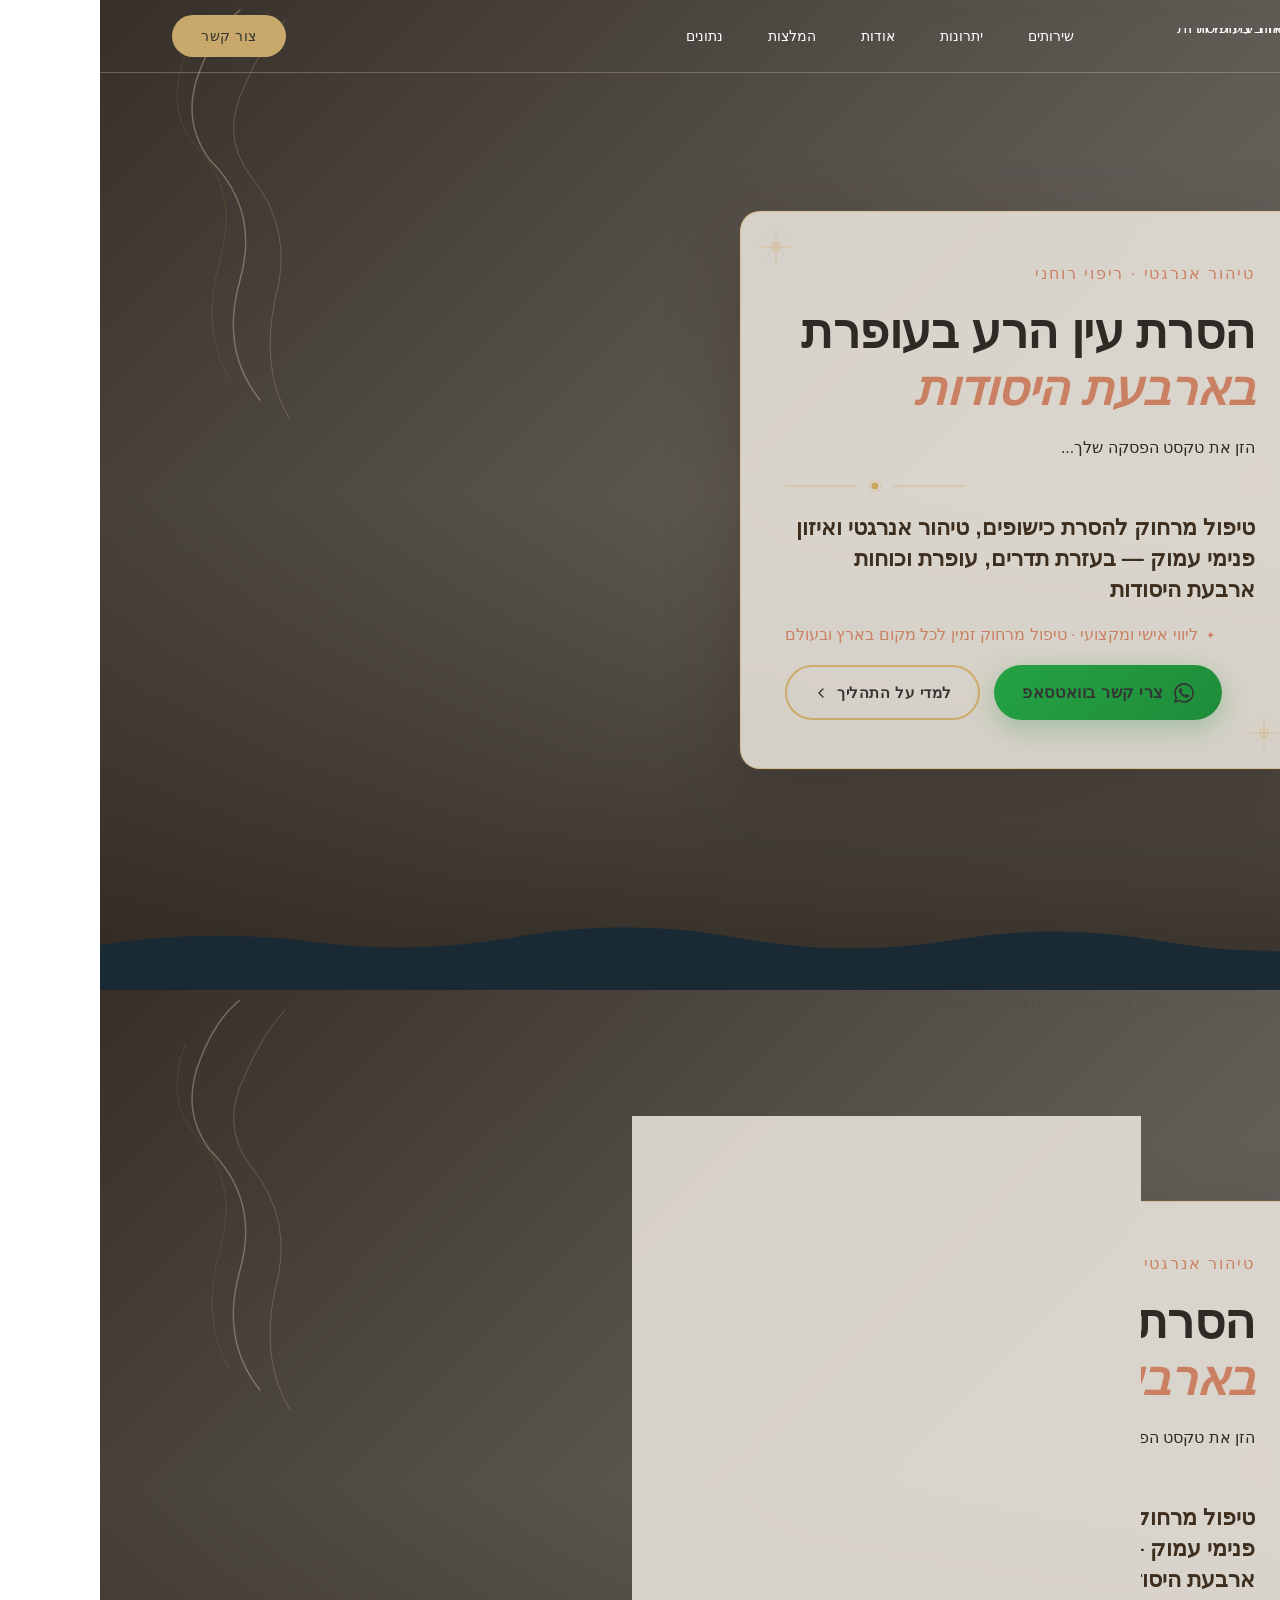
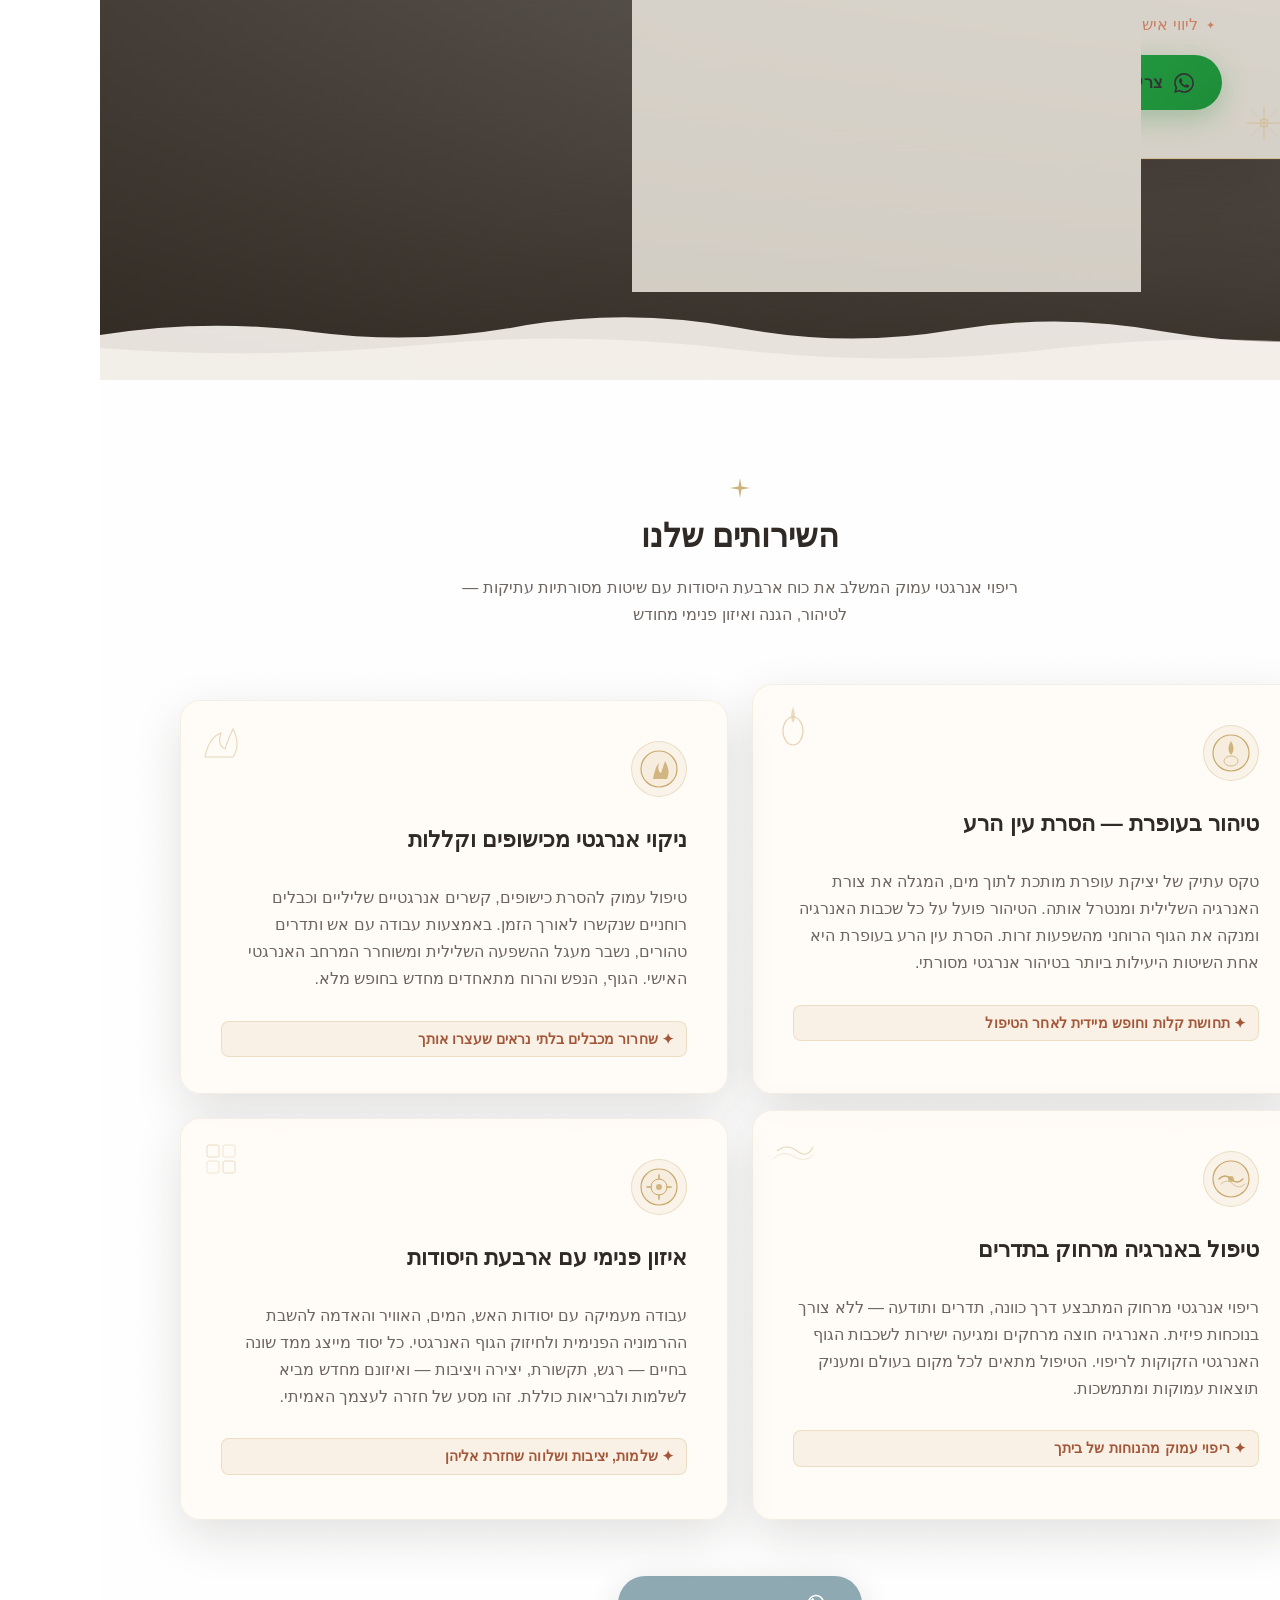
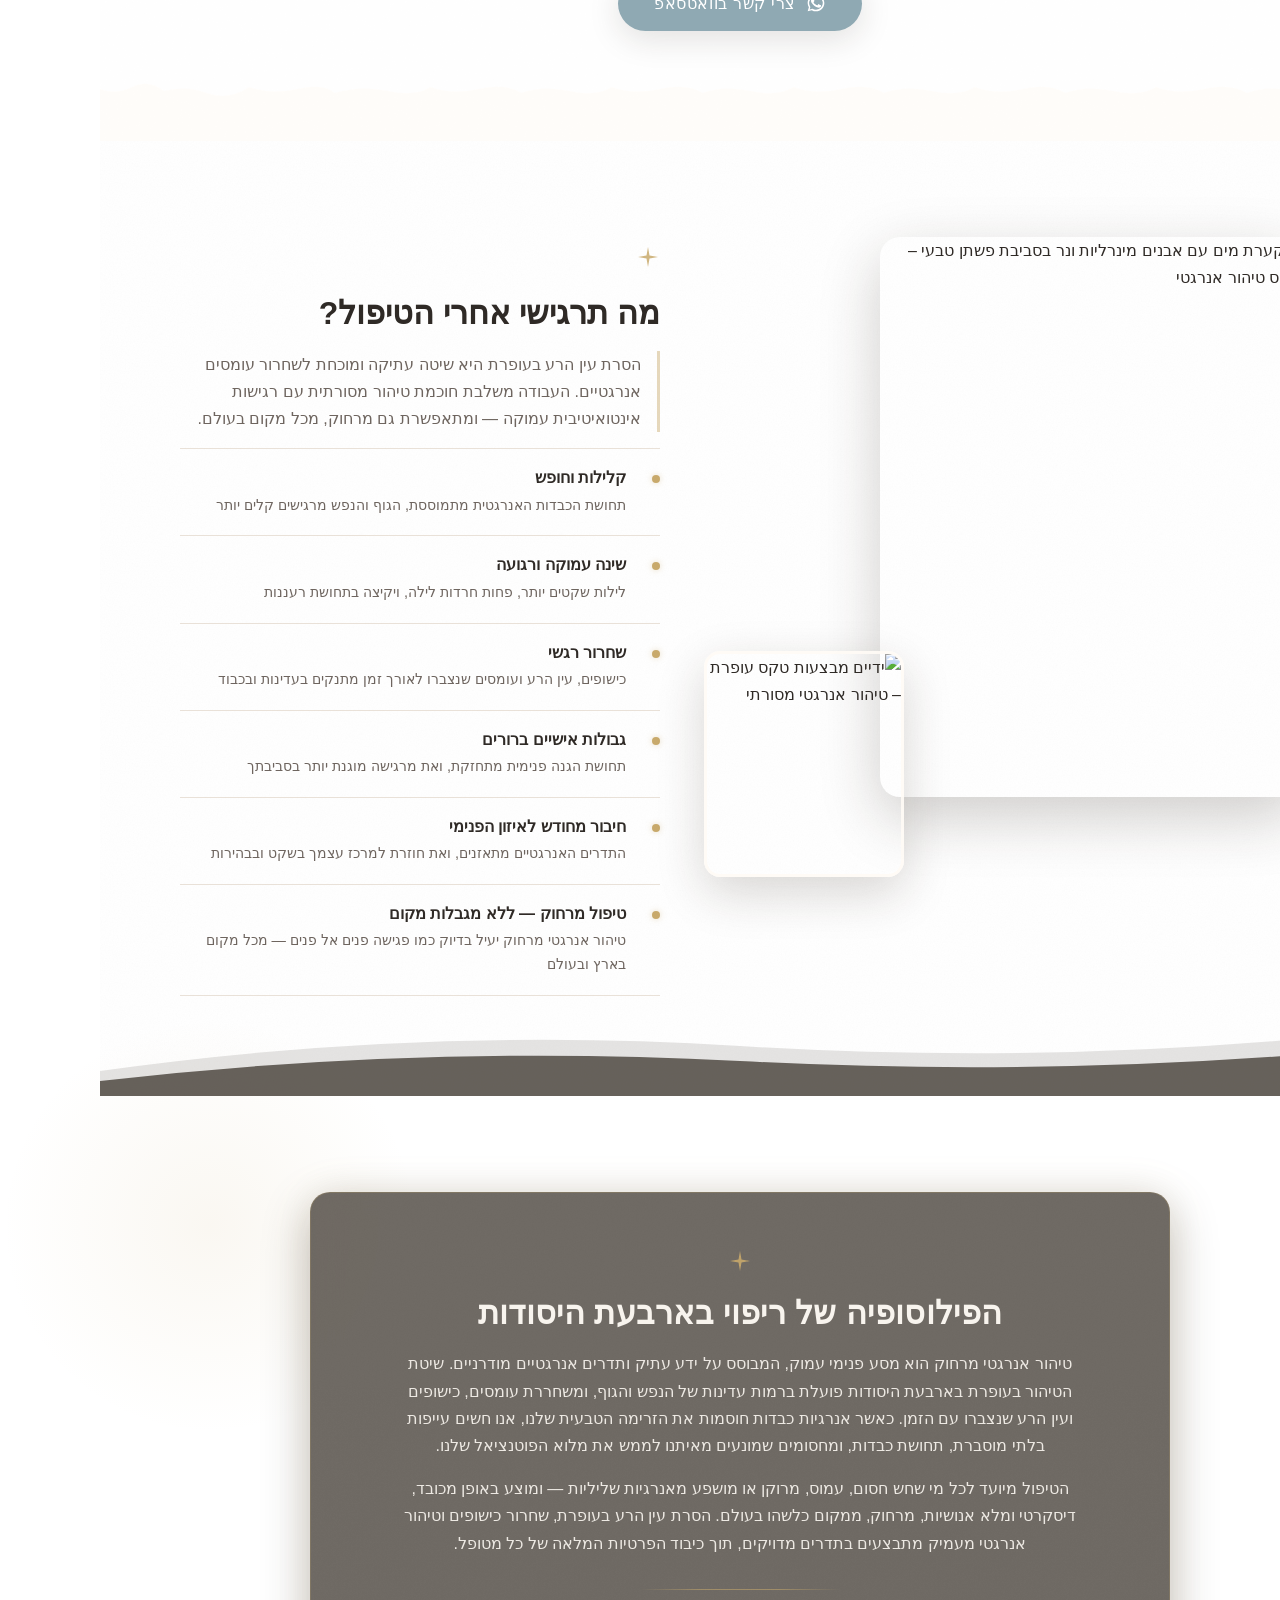
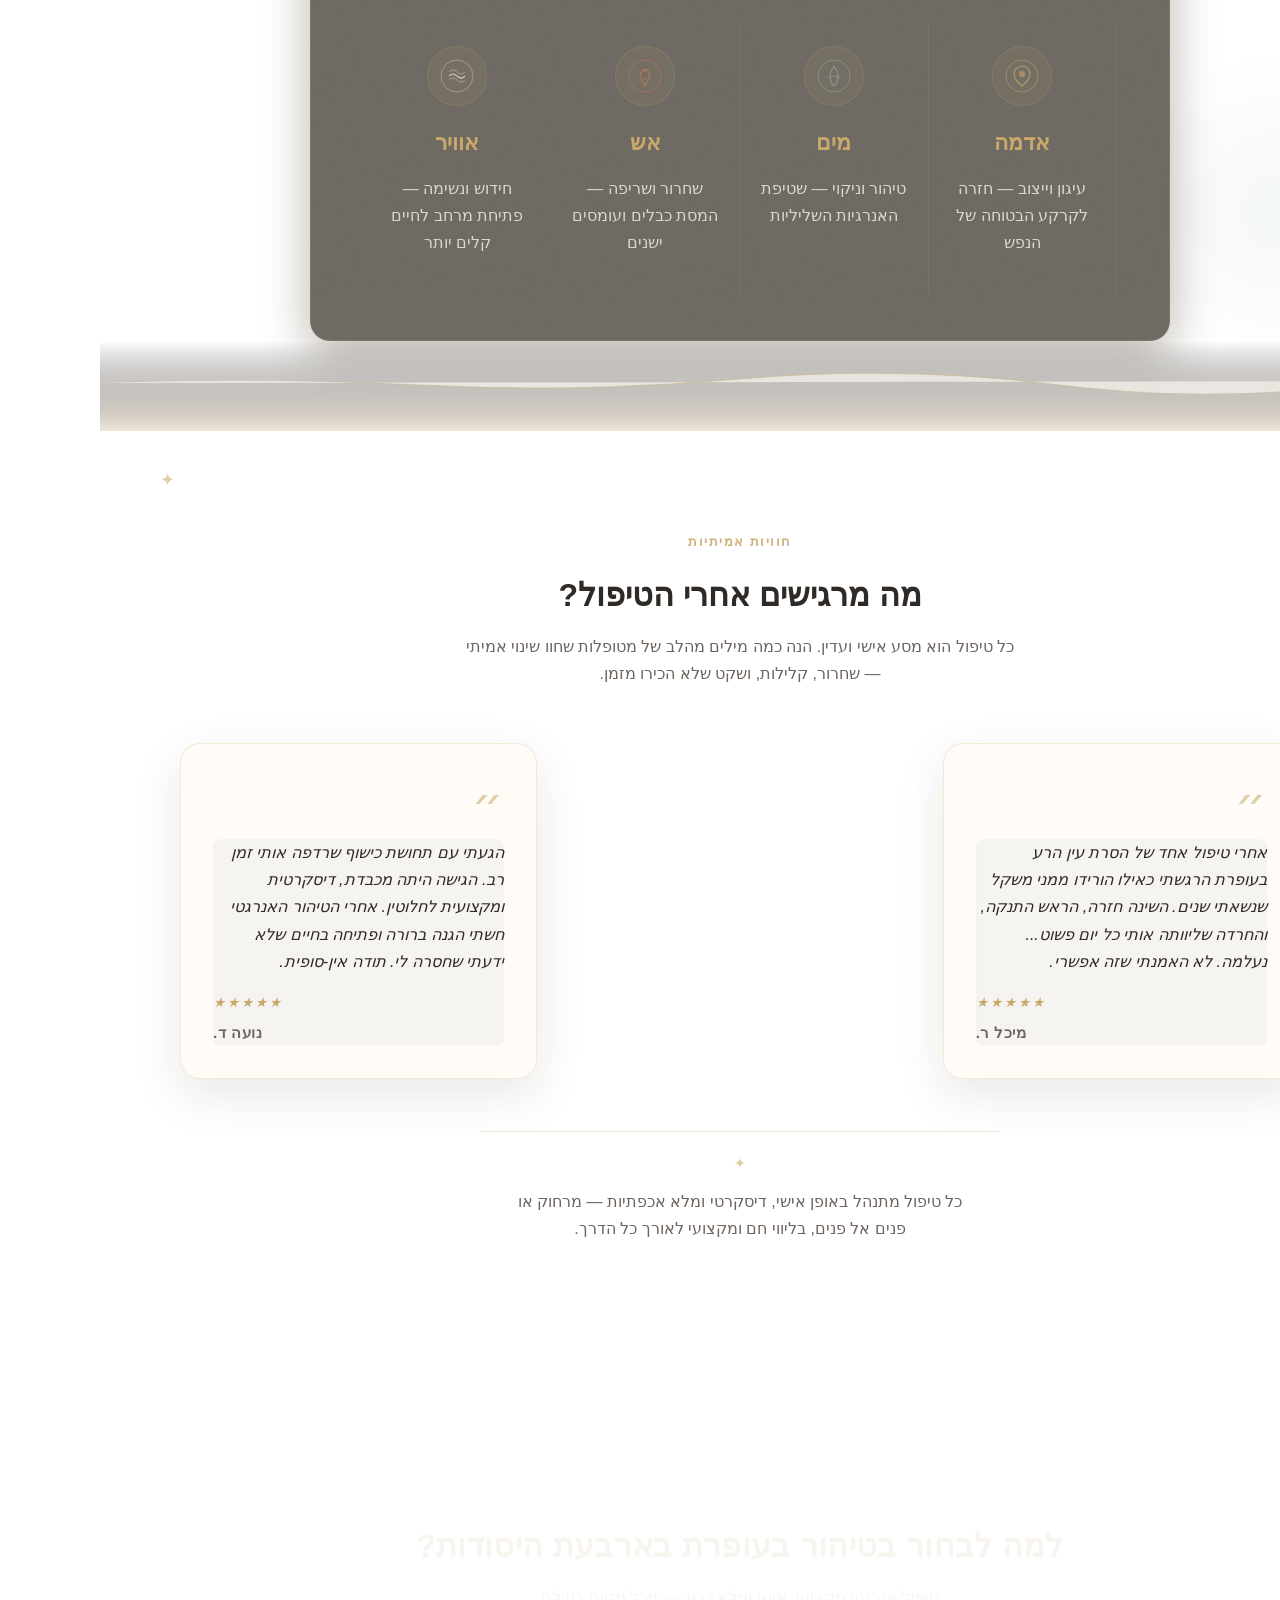
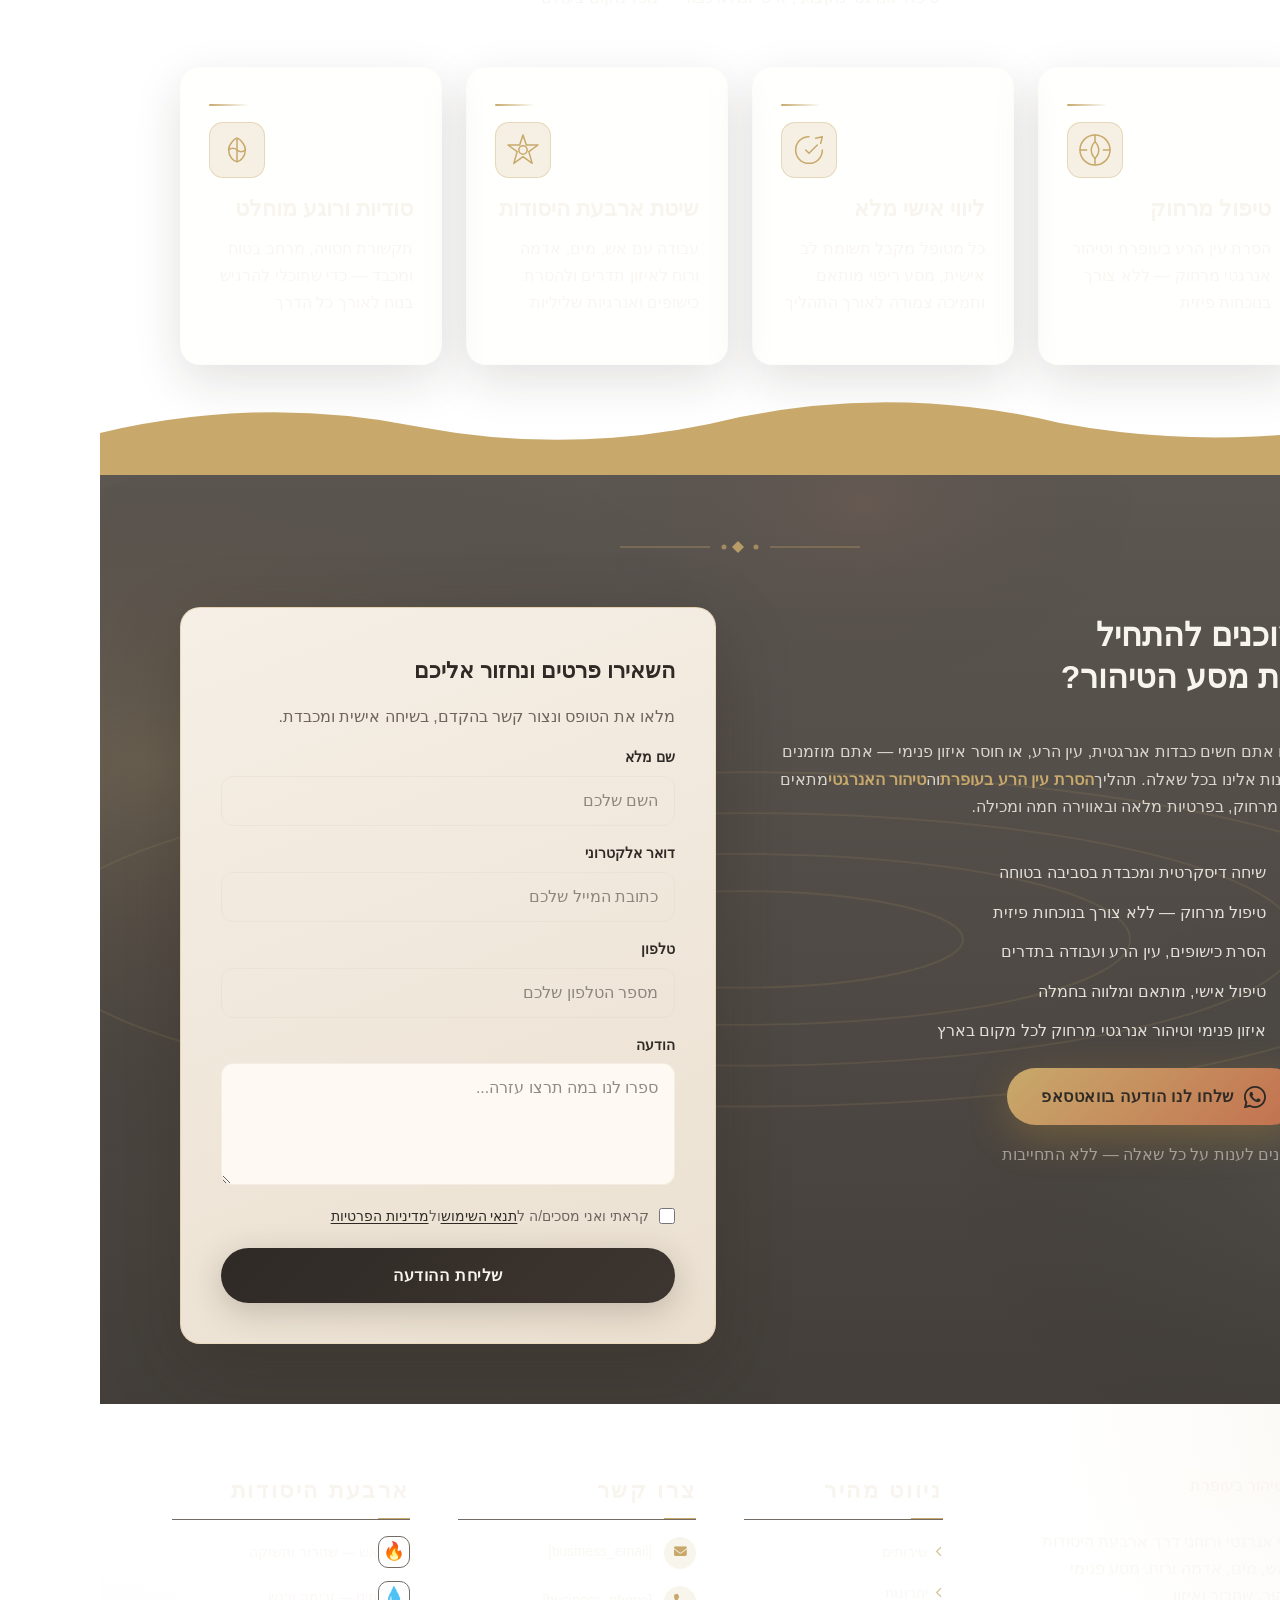
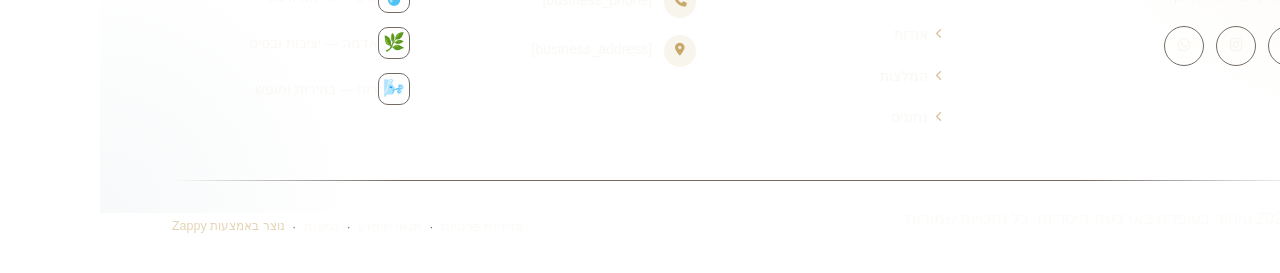
==== commit ead22583: "Background sync: Progressive GitHub Sync" ====
--- a/public/index.html
+++ b/public/index.html
@@ -1 +1 @@
-<!doctype html><html dir="rtl" lang="he"><head><meta charset="UTF-8"><meta content="width=device-width,initial-scale=1" name="viewport"><meta content="index, follow" name="robots"><title>הסרת עין הרע בעופרת — טיהור בעופרת בארבעת היסודות</title><meta content="A spiritual and energetic healing practice focused on lead-pouring (עופרת) as a traditional method for removing the evil eye, curses, and negative energies. The" name="description"><meta content="הסרת עין הרע בעופרת, הסרת כישופים, טיהור אנרגטי, הסרת עין הרע בעופרת, טיהור אנרגטי מרחוק" name="keywords"><link href="/assets/favicon.ico" rel="icon" type="image/x-icon"><link href="/assets/favicon-16x16.png" rel="icon" type="image/png" sizes="16x16"><link href="/assets/favicon-32x32.png" rel="icon" type="image/png" sizes="32x32"><link href="/assets/favicon-48x48.png" rel="icon" type="image/png" sizes="48x48"><link href="/assets/favicon-192x192.png" rel="icon" type="image/png" sizes="192x192"><link href="/assets/favicon-512x512.png" rel="icon" type="image/png" sizes="512x512"><link href="/assets/apple-touch-icon.png" rel="apple-touch-icon"><script>!function(){"use strict";var t="0f71eb76-64d7-403d-bdd6-6f4e79e897e3",e="https://api.zappy5.com/api/analytics/track",a=18e5,n=2592e6,o=!0,i=!0,r=!0;var s=function(){var e="zappy_visitor_"+t,a=null;try{if(a=localStorage.getItem(e)){var o=JSON.parse(a),i=Date.now();if(i-o.created<n)return o.lastSeen=i,localStorage.setItem(e,JSON.stringify(o)),o.id}}catch(t){console.warn("Zappy Analytics: LocalStorage not available")}var r="zv_"+Date.now()+"_"+Math.random().toString(36).substr(2,9);try{localStorage.setItem(e,JSON.stringify({id:r,created:Date.now(),lastSeen:Date.now()}))}catch(t){}return r}(),c=function(){var e="zappy_session_"+t,n=null;try{if(n=sessionStorage.getItem(e)){var o=JSON.parse(n),i=Date.now();if(i-o.timestamp<a)return o.timestamp=i,sessionStorage.setItem(e,JSON.stringify(o)),o.id}}catch(t){console.warn("Zappy Analytics: SessionStorage not available")}var r="zs_"+Date.now()+"_"+Math.random().toString(36).substr(2,9);try{sessionStorage.setItem(e,JSON.stringify({id:r,timestamp:Date.now()}))}catch(t){}return r}();function l(a,n){n=n||{};var o={website_id:t,event_type:a,page_path:window.location.pathname,referrer:document.referrer||"direct",visitor_id:s,session_id:c,metadata:n};if(navigator.sendBeacon){var i=new Blob([JSON.stringify(o)],{type:"application/json"});navigator.sendBeacon(e,i)}else fetch(e,{method:"POST",headers:{"Content-Type":"application/json"},body:JSON.stringify(o),keepalive:!0}).catch(function(t){console.warn("Zappy Analytics: Failed to track event",t)})}o&&l("pageview",{title:document.title,url:window.location.href}),i&&document.addEventListener("click",function(t){var e=t.target;if("BUTTON"===e.tagName||e.closest("button")){var a="BUTTON"===e.tagName?e:e.closest("button");l("click",{element:"button",text:a.textContent.trim().substring(0,100),id:a.id||null,class:a.className||null})}else if("A"===e.tagName||e.closest("a")){var n="A"===e.tagName?e:e.closest("a");l("navigation",{element:"link",text:n.textContent.trim().substring(0,100),href:n.href,external:n.hostname!==window.location.hostname})}},!0),r&&document.addEventListener("submit",function(t){var e=t.target;l("form_submit",{form_id:e.id||null,form_name:e.name||null,form_action:e.action||null,form_method:e.method||"GET"})},!0);var d=Date.now();window.addEventListener("beforeunload",function(){l("page_unload",{time_on_page:Math.floor((Date.now()-d)/1e3),page_path:window.location.pathname})}),window.zappyAnalytics={track:l,getVisitorId:function(){return s},getSessionId:function(){return c}}}()</script><meta content="הסרת עין הרע בעופרת — טיהור בעופרת בארבעת היסודות" property="og:title"><meta content="A spiritual and energetic healing practice focused on lead-pouring (עופרת) as a traditional method for removing the evil eye, curses, and negative energies. The" property="og:description"><meta content="summary_large_image" name="twitter:card"><meta content="הסרת עין הרע בעופרת — טיהור בעופרת בארבעת היסודות" name="twitter:title"><meta content="A spiritual and energetic healing practice focused on lead-pouring (עופרת) as a traditional method for removing the evil eye, curses, and negative energies. The" name="twitter:description"><meta content="website" property="og:type"/><meta content="he_IL" property="og:locale"/><link href="https://cdnjs.cloudflare.com/ajax/libs/font-awesome/6.4.0/css/all.min.css" rel="stylesheet"/><link href="/assets/favicon.ico" rel="icon" type="image/x-icon"/><link href="/assets/favicon-16x16.png" rel="icon" type="image/png" sizes="16x16"/><link href="/assets/favicon-32x32.png" rel="icon" type="image/png" sizes="32x32"/><link href="/assets/favicon-48x48.png" rel="icon" type="image/png" sizes="48x48"/><link href="/assets/favicon-192x192.png" rel="icon" type="image/png" sizes="192x192"/><link href="/assets/favicon-512x512.png" rel="icon" type="image/png" sizes="512x512"/><link href="/assets/apple-touch-icon.png" rel="apple-touch-icon"/><link href="https://cdn.jsdelivr.net/npm/vanilla-cookieconsent@3/dist/cookieconsent.css" rel="stylesheet"/><script src="https://cdn.jsdelivr.net/npm/vanilla-cookieconsent@3/dist/cookieconsent.umd.js"></script><script src="https://cdn.jsdelivr.net/gh/mickidum/acc_toolbar/acctoolbar/acctoolbar.min.js"></script><link href="/styles.css" rel="stylesheet"><style id="zappy-dropdown-submenu-styles">#navMenu li:has(.sub-menu),.nav-menu li:has(.sub-menu),.navbar li:has(.sub-menu),nav li:has(.sub-menu){position:relative}#navMenu .sub-menu,.nav-menu .sub-menu,.navbar .sub-menu,nav .sub-menu{display:block!important;position:absolute!important;top:100%;left:0;min-width:220px;background:#fff;border-radius:8px;box-shadow:0 8px 25px rgba(0,0,0,.15);padding:8px 0;opacity:0;visibility:hidden;transform:translateY(10px);transition:all .3s ease;z-index:1000;list-style:none;pointer-events:none}#navMenu li:hover>.sub-menu,.nav-menu li:hover>.sub-menu,.navbar li:hover>.sub-menu,nav li:hover>.sub-menu{opacity:1!important;visibility:visible!important;transform:translateY(0)!important;pointer-events:auto!important}.sub-menu li{list-style:none;margin:0;padding:0}.sub-menu a{display:block!important;padding:10px 16px!important;color:var(--text-dark,#333)!important;font-weight:500;text-decoration:none;white-space:nowrap;transition:background-color .2s}.sub-menu .zappy-nav-child>a{padding-left:28px!important;font-size:.9em!important;opacity:.85!important}[dir=rtl] .sub-menu .zappy-nav-child>a,html[lang=ar] .sub-menu .zappy-nav-child>a,html[lang=he] .sub-menu .zappy-nav-child>a{padding-left:10px!important;padding-right:28px!important}.sub-menu .zappy-nav-parent>a{font-weight:600!important}.sub-menu a:hover{background-color:#f5f5f5}[dir=rtl] .nav-menu .sub-menu,[dir=rtl] .navbar .sub-menu,[dir=rtl] nav .sub-menu,html[lang=ar] .nav-menu .sub-menu,html[lang=ar] .navbar .sub-menu,html[lang=ar] nav .sub-menu,html[lang=he] .nav-menu .sub-menu,html[lang=he] .navbar .sub-menu,html[lang=he] nav .sub-menu{left:auto!important;right:0!important}.sub-menu:empty,.sub-menu:not(:has(li)):not(:has(> a)),.sub-menu:not(:has(li:not(.zappy-hidden-menu-item))):not(:has(> a)){display:none!important;opacity:0!important;visibility:hidden!important;pointer-events:none!important}li:has(.menu-group-title):hover>.sub-menu{opacity:1!important;visibility:visible!important;transform:translateY(0)!important;pointer-events:auto!important}#navMenu>li>.menu-group-title,.nav-menu>li>.menu-group-title{display:inline-block;padding:.5rem 1rem;cursor:default;user-select:none}@media (max-width:768px){#navMenu .sub-menu,.nav-menu .sub-menu,.navbar .sub-menu,nav .sub-menu{position:static!important;transform:none!important;box-shadow:none!important;background:0 0!important;max-height:0;overflow:hidden;opacity:0;visibility:hidden;transition:max-height .3s ease,opacity .3s ease;padding:0!important;border-radius:0!important}#navMenu .sub-menu.mobile-expanded,.nav-menu .sub-menu.mobile-expanded,.navbar .sub-menu.mobile-expanded{max-height:none!important;overflow-y:visible!important;opacity:1!important;visibility:visible!important;padding:8px 0 8px 16px!important}[dir=rtl] .sub-menu.mobile-expanded,html[lang=he] .sub-menu.mobile-expanded{padding:8px 16px 8px 0!important}#navMenu li:hover>.sub-menu,.nav-menu li:hover>.sub-menu,.navbar li:hover>.sub-menu,nav li:hover>.sub-menu{opacity:0;visibility:hidden;pointer-events:none}#navMenu li>.sub-menu.mobile-expanded,.nav-menu li>.sub-menu.mobile-expanded,.navbar li>.sub-menu.mobile-expanded,nav li>.sub-menu.mobile-expanded{opacity:1!important;visibility:visible!important;pointer-events:auto!important}#navMenu li:has(.sub-menu),.nav-menu li:has(.sub-menu),.navbar li:has(.sub-menu),nav li:has(.sub-menu){display:flex!important;flex-wrap:wrap!important;align-items:center!important;position:relative!important;min-height:44px!important}#navMenu li:has(.sub-menu)>a,.nav-menu li:has(.sub-menu)>a,.navbar li:has(.sub-menu)>a,nav li:has(.sub-menu)>a{flex:1!important;min-width:0!important}#navMenu li:has(.sub-menu)>.menu-group-title,.nav-menu li:has(.sub-menu)>.menu-group-title,.navbar li:has(.sub-menu)>.menu-group-title,nav li:has(.sub-menu)>.menu-group-title{flex:1!important;min-width:0!important;padding:0!important;line-height:inherit!important}#navMenu li:has(.sub-menu)>.sub-menu,.nav-menu li:has(.sub-menu)>.sub-menu,.navbar li:has(.sub-menu)>.sub-menu,nav li:has(.sub-menu)>.sub-menu{flex-basis:100%!important;width:100%!important}#navMenu li:has(.sub-menu)>a [class*=arrow],#navMenu li:has(.sub-menu)>a [class*=chevron],.nav-menu li:has(.sub-menu)>a .fa-angle-down,.nav-menu li:has(.sub-menu)>a .fa-chevron-down,.nav-menu li:has(.sub-menu)>a [class*=arrow],.nav-menu li:has(.sub-menu)>a [class*=chevron],nav li:has(.sub-menu)>a [class*=arrow],nav li:has(.sub-menu)>a [class*=chevron]{display:none!important;visibility:hidden!important}.mobile-submenu-toggle{display:flex!important;align-items:center!important;justify-content:center!important;width:44px!important;height:auto!important;background:0 0!important;border:none!important;cursor:pointer!important;color:var(--text-dark)!important;position:static!important;flex-shrink:0!important;align-self:stretch!important;z-index:2!important;padding:0!important;margin:0!important}.mobile-submenu-toggle::after{content:''!important;width:0!important;height:0!important;border-left:6px solid transparent!important;border-right:6px solid transparent!important;border-top:7px solid currentColor!important;transition:transform .3s ease!important}.mobile-submenu-toggle.expanded::after{transform:rotate(180deg)!important}.sub-menu a{padding:10px 0!important;display:block!important;color:var(--text-dark)!important;white-space:normal!important}.sub-menu .zappy-nav-child>a{padding-left:28px!important;font-size:.9em!important;opacity:.85!important}[dir=rtl] .sub-menu .zappy-nav-child>a,html[lang=ar] .sub-menu .zappy-nav-child>a,html[lang=he] .sub-menu .zappy-nav-child>a{padding-left:0!important;padding-right:28px!important}.sub-menu .zappy-nav-parent>a{font-weight:600!important}#navMenu.active,.nav-menu.active{max-width:100vw!important;overflow-x:hidden!important;box-sizing:border-box!important}.navbar .sub-menu li a,.zappy-products-dropdown .sub-menu a,nav.navbar .sub-menu li a{color:var(--text-dark)!important}}@media (min-width:769px){.mobile-submenu-toggle{display:none!important}}</style><style id="mobile-lang-menu-deployed-css">@media (max-width:768px){.lang-switcher,.nav-container .lang-switcher,.nav-cta-container .lang-switcher,.nav-ecommerce-icons .lang-switcher,.nav-icons-left .lang-switcher,.navbar .lang-switcher,.navbar .nav-cta-container .lang-switcher{display:none!important}.mobile-lang-menu{width:100%;border-top:1px solid rgba(128,128,128,.2);padding:8px 0 0 0;margin-top:8px}.mobile-lang-toggle{display:flex!important;align-items:center;justify-content:space-between;width:100%;padding:12px 16px;background:0 0;border:none;cursor:pointer;font-size:15px;color:inherit;font-family:inherit}.mobile-lang-toggle::after{content:'';display:inline-block;width:8px;height:8px;border-right:2px solid currentColor;border-bottom:2px solid currentColor;transform:rotate(45deg);transition:transform .3s ease;margin-left:8px}.mobile-lang-toggle.expanded::after{transform:rotate(-135deg)}.mobile-lang-options{max-height:0;overflow:hidden;transition:max-height .3s ease}.mobile-lang-options.expanded{max-height:300px}.mobile-lang-option{display:flex!important;align-items:center;gap:10px;padding:10px 24px;text-decoration:none;color:inherit;font-size:14px;font-family:inherit}.mobile-lang-option:hover{background:rgba(128,128,128,.1)}.mobile-lang-option.active{font-weight:600;opacity:.7;pointer-events:none}.mobile-lang-option img{width:20px;height:20px;border-radius:50%}}@media (min-width:769px){.mobile-lang-menu{display:none!important}}</style><style id="zappy-widget-visibility">#mic-access-tool-box,#mic-access-tool-general-button,#mic-init-access-tool #mic-access-tool-box,#mic-init-access-tool #mic-access-tool-general-button,#mic-init-access-tool .mic-access-tool-general-button,._access-icon,._access-menu,.mic-access-tool-box,.mic-access-tool-general-button,div[id*=mic-access-tool-box]{display:none!important;visibility:hidden!important;opacity:0!important;pointer-events:none!important}</style></head><body><nav class="navbar" dir="rtl"><button class="mobile-toggle" aria-label="Menu" id="mobileToggle"><svg viewBox="0 0 24 24" height="24" width="24" fill="none" class="hamburger-icon"><path d="M3 12h18M3 6h18M3 18h18" stroke="currentColor" stroke-width="2" stroke-linecap="round"/></svg><svg viewBox="0 0 24 24" height="24" width="24" fill="none" class="close-icon" style="display:none"><path d="M18 6L6 18M6 6l12 12" stroke="currentColor" stroke-width="2" stroke-linecap="round"/></svg></button><button class="phone-header-btn" aria-label="Call" data-phone="[business_phone]"><svg viewBox="0 0 24 24" height="20" width="20" fill="currentColor"><path d="M22 16.92v3a2 2 0 0 1-2.18 2 19.79 19.79 0 0 1-8.63-3.07 19.5 19.5 0 0 1-6-6 19.79 19.79 0 0 1-3.07-8.67A2 2 0 0 1 4.11 2h3a2 2 0 0 1 2 1.72 12.84 12.84 0 0 0 .7 2.81 2 2 0 0 1-.45 2.11L8.09 9.91a16 16 0 0 0 6 6l1.27-1.27a2 2 0 0 1 2.11-.45 12.84 12.84 0 0 0 2.81.7A2 2 0 0 1 22 16.92z"/></svg></button><div class="nav-container"><div class="nav-right-group"><div class="nav-brand"><a href="/" class="logo-link"><img alt="טיהור בעופרת בארבעת היסודות" src="/assets/logo.webp" class="logo"/></a></div><ul class="nav-menu" id="navMenu"><li><a href="#services">שירותים</a></li><li><a href="#benefits">יתרונות</a></li><li><a href="#about">אודות</a></li><li><a href="#testimonials">המלצות</a></li><li><a href="#stats">נתונים</a></li></ul></div><div class="nav-cta-container"><a href="#contact" class="nav-cta-btn">צור קשר</a></div></div></nav><script>window.addEventListener("load",function(){const e=document.querySelector(".navbar, nav, header");if(!e)return void console.log("[Navbar] Navbar element not found");let t=document.getElementById("mobileToggle")||document.querySelector(".mobile-toggle")||document.querySelector(".hamburger")||document.querySelector(".hamburger-menu")||document.querySelector(".menu-toggle")||document.querySelector(".burger-menu")||document.querySelector('[aria-label="Menu"]')||document.querySelector('[aria-label="תפריט"]');const o=document.querySelector(".phone-header-btn"),n=window.getComputedStyle(e);let r=n.backgroundColor;if(console.log("[Navbar] Initial navbar background:",r),"transparent"===r||"rgba(0, 0, 0, 0)"===r||r.startsWith("rgba")&&r.includes(", 0)")){const e=n.backgroundImage;if(e&&"none"!==e)console.log("[Navbar] Navbar has background image/gradient, using dark text"),r="rgb(240, 240, 240)";else{const e=window.getComputedStyle(document.body).backgroundColor;console.log("[Navbar] Navbar transparent, using body background:",e),r=e}}const i=r.match(/\d+/g);if(i&&i.length>=3){const e=(.299*parseInt(i[0])+.587*parseInt(i[1])+.114*parseInt(i[2]))/255;console.log("[Navbar] Mobile button colors preserved from Claude CSS (luminance:",e.toFixed(2)+")");const n=document.createElement("style");n.id="zappy-mobile-nav-fix";document.documentElement.lang;document.documentElement.dir,n.textContent='\n        /* Hide mobile buttons on desktop, show only on mobile */\n        @media (min-width: 769px) {\n          .mobile-toggle,\n          .phone-header-btn {\n            display: none !important;\n          }\n        }\n        \n        /* Show and position mobile buttons correctly on mobile */\n        @media (max-width: 768px) {\n          .mobile-toggle,\n          .phone-header-btn {\n            position: absolute !important;\n            top: 50% !important;\n            transform: translateY(-50%) !important;\n            z-index: 1001 !important;\n            display: flex !important;\n            align-items: center !important;\n            justify-content: center !important;\n            width: 36px !important;\n            height: 36px !important;\n            border-radius: 50% !important;\n            border: none !important;\n            cursor: pointer !important;\n            padding: 6px !important;\n            background: none !important;\n            color: var(--nav-text, var(--text-dark)) !important;\n          }\n          \n          /* LTR positioning (default): hamburger LEFT, phone RIGHT */\n          html:not([dir="rtl"]):not([lang="he"]):not([lang="ar"]) .mobile-toggle,\n          html[dir="ltr"] .mobile-toggle {\n            left: 12px !important;\n            right: auto !important;\n          }\n          html:not([dir="rtl"]):not([lang="he"]):not([lang="ar"]) .phone-header-btn,\n          html[dir="ltr"] .phone-header-btn {\n            right: 12px !important;\n            left: auto !important;\n          }\n          \n          /* RTL positioning: hamburger RIGHT, phone LEFT */\n          html[dir="rtl"] .mobile-toggle,\n          html[lang="he"] .mobile-toggle,\n          html[lang="ar"] .mobile-toggle {\n            right: 12px !important;\n            left: auto !important;\n          }\n          html[dir="rtl"] .phone-header-btn,\n          html[lang="he"] .phone-header-btn,\n          html[lang="ar"] .phone-header-btn {\n            left: 12px !important;\n            right: auto !important;\n          }\n          \n          /* CRITICAL: Ensure nav-container has min-height on mobile */\n          /* All children are positioned absolutely/fixed on mobile, so height:auto collapses to 0 */\n          .nav-container {\n            min-height: 70px !important;\n            position: relative !important;\n          }\n          \n          /* Ensure SVG icons are properly sized and inherit color */\n          .mobile-toggle svg,\n          .phone-header-btn svg {\n            width: 24px !important;\n            height: 24px !important;\n            /* Don\'t force display - let JavaScript control hamburger/close toggle */\n          }\n          \n          /* Reset nav-cta-container on mobile - remove desktop box-shadow/padding */\n          /* that creates a visible ghost box when CTA button is hidden */\n          .nav-cta-container {\n            box-shadow: none !important;\n            padding: 0 !important;\n          }\n          \n          /* Hide nav-cta-container entirely on mobile when there\'s no lang-switcher */\n          /* (only the CTA button is inside, and it\'s hidden on mobile) */\n          .nav-cta-container:not(:has(.lang-switcher)) {\n            display: none !important;\n          }\n          \n          /* CRITICAL: Prevent hero image fade gradient from bleeding over headline text */\n          /* The .image-fade-gradient has bottom: -30px (extends below parent) */\n          /* On mobile stacked layout, this overlaps the h1 text below the image */\n          .hero-image-column {\n            overflow: hidden !important;\n          }\n          .image-fade-gradient {\n            bottom: 0 !important;\n          }\n          \n          /* Hide desktop language switcher on mobile - hamburger menu handles it */\n          /* High specificity to override stored CSS */\n          .lang-switcher,\n          .nav-cta-container .lang-switcher,\n          .nav-container .lang-switcher,\n          .navbar .lang-switcher,\n          .navbar .nav-cta-container .lang-switcher {\n            display: none !important;\n          }\n        }\n      ';const r=document.getElementById("zappy-mobile-nav-fix");r&&r.remove(),document.head.appendChild(n),console.log("[Navbar] Critical CSS injected for mobile nav positioning");const l=window.innerWidth<=768;if(t){const e=t.querySelector(".hamburger-icon"),o=t.querySelector(".close-icon");e&&(e.style.setProperty("width","24px","important"),e.style.setProperty("height","24px","important"),e.style.setProperty("display","block","important")),o&&(o.style.setProperty("width","24px","important"),o.style.setProperty("height","24px","important"),o.style.setProperty("display","none","important")),l?(t.style.setProperty("position","absolute","important"),t.style.setProperty("top","50%","important"),t.style.setProperty("transform","translateY(-50%)","important"),t.style.setProperty("z-index","1001","important"),t.style.removeProperty("left"),t.style.removeProperty("right"),console.log("[Navbar] Mobile toggle positioning applied (mobile viewport)")):(t.style.removeProperty("position"),t.style.removeProperty("top"),t.style.removeProperty("transform"),t.style.removeProperty("z-index"),t.style.removeProperty("left"),t.style.removeProperty("right"),console.log("[Navbar] Desktop viewport - cleared mobile toggle inline positioning"))}if(o){const e=o.querySelector("svg");e&&(e.style.width="24px",e.style.height="24px",e.setAttribute("width","24"),e.setAttribute("height","24")),l?(o.style.setProperty("position","absolute","important"),o.style.setProperty("top","50%","important"),o.style.setProperty("transform","translateY(-50%)","important"),o.style.setProperty("z-index","1001","important"),o.style.removeProperty("left"),o.style.removeProperty("right"),console.log("[Navbar] Phone button positioning applied (mobile viewport)")):(o.style.removeProperty("position"),o.style.removeProperty("top"),o.style.removeProperty("transform"),o.style.removeProperty("z-index"),o.style.removeProperty("left"),o.style.removeProperty("right"),console.log("[Navbar] Desktop viewport - cleared phone button inline positioning"))}}else console.log("[Navbar] Could not parse background color:",r);t=document.getElementById("mobileToggle")||document.querySelector(".mobile-toggle")||document.querySelector(".hamburger")||document.querySelector(".hamburger-menu")||document.querySelector(".menu-toggle")||document.querySelector(".burger-menu")||document.querySelector('[aria-label="Menu"]')||document.querySelector('[aria-label="תפריט"]');const l=document.getElementById("navMenu")||document.querySelector(".nav-menu")||document.querySelector(".nav-links")||document.querySelector("nav ul:not(.submenu)");if(!t||!l)return void console.log("[Navbar] Mobile toggle or menu not found:",{toggle:!!t,menu:!!l});l.id||(l.id="navMenu"),console.log("[Navbar] Initializing mobile menu...");const a=t.cloneNode(!0);t.parentNode.replaceChild(a,t),a.addEventListener("click",function(e){e.preventDefault(),e.stopPropagation();const t=this.querySelector(".hamburger-icon"),o=this.querySelector(".close-icon");l.classList.contains("active")?(l.classList.remove("active"),t&&t.style.setProperty("display","block","important"),o&&o.style.setProperty("display","none","important"),document.body.style.overflow="",console.log("[Navbar] Menu closed")):(l.classList.add("active"),t&&t.style.setProperty("display","none","important"),o&&o.style.setProperty("display","block","important"),document.body.style.overflow="hidden",console.log("[Navbar] Menu opened"))}),l.querySelectorAll("a").forEach(function(e){e.addEventListener("click",function(){if("#"===this.getAttribute("href"))return;const e=a.querySelector(".hamburger-icon"),t=a.querySelector(".close-icon");l.classList.remove("active"),e&&e.style.setProperty("display","block","important"),t&&t.style.setProperty("display","none","important"),document.body.style.overflow="",console.log("[Navbar] Menu closed (link clicked)")})});var s=l.querySelectorAll(".dropdown-toggle");s.forEach(function(e){e.addEventListener("click",function(e){e.preventDefault(),e.stopPropagation();var t=this.closest(".nav-dropdown");t&&(t.parentNode.querySelectorAll(".nav-dropdown.open").forEach(function(e){e!==t&&e.classList.remove("open")}),t.classList.toggle("open"),console.log("[Navbar] Dropdown toggled:",t.classList.contains("open")?"open":"closed"))})}),document.addEventListener("click",function(e){e.target.closest(".nav-dropdown")||document.querySelectorAll(".nav-dropdown.open").forEach(function(e){e.classList.remove("open")})}),console.log("[Navbar] Dropdown handlers initialized for "+s.length+" dropdowns"),o&&o.addEventListener("click",function(){const e=document.querySelectorAll('a[href^="tel:"]'),t=e.length>0?e[0].getAttribute("href").replace("tel:",""):"[business_phone]";window.location.href="tel:"+t,console.log("[Navbar] Phone button clicked")}),console.log("[Navbar] Mobile menu initialized successfully");const p=function(){const e=document.querySelector(".whatsapp-float");e&&(window.innerWidth>=769?(e.style.setProperty("display","none","important"),e.style.setProperty("visibility","hidden","important"),e.style.setProperty("opacity","0","important"),e.style.setProperty("pointer-events","none","important"),console.log("[WhatsApp] Button hidden on desktop")):(e.style.removeProperty("display"),e.style.removeProperty("visibility"),e.style.removeProperty("opacity"),e.style.removeProperty("pointer-events"),console.log("[WhatsApp] Button visible on mobile")))};let c;p(),window.addEventListener("resize",function(){clearTimeout(c),c=setTimeout(p,100)})})</script><main><section class="index-hero-section" data-layout-spec="בית-hero" dir="rtl" id="hero-dup-1777482948725" data-hero-type="fullscreen-scrim"><div class="index-hero-bg"><img alt="טיהור אנרגטי בעופרת - ידיים מעל קערת ריפוי עם נרות וגבישים" src="/assets/site-index-hero-image-1.webp" data-context="Intimate sacred healing scene: close-up of weathered feminine hands hovering above a dark ceramic bowl filled with molten lead and shimmering water, surrounded by lit beeswax candles casting warm golden glow, smooth river stones and raw crystals arranged nearby, wisps of white smoke rising, water reflections creating luminous patterns, dried herbs and a small copper vessel in the background, earthy textures of linen and clay, mystical yet photographic warmth, soft bokeh, spiritual ritual atmosphere" data-placeholder="index-hero-image-1" height="900" width="1400" data-element-id="img-1777482996221-tiges4y5z" data-element-type="image" data-hero-background="true" data-hero-bg="true" style="object-position:50% 50%"/></div><div class="index-hero-scrim" aria-hidden="true"></div><div class="index-hero-smoke-decor" aria-hidden="true"><svg viewBox="0 0 320 420" xmlns="http://www.w3.org/2000/svg" aria-hidden="true" data-no-icon-edit="true" fill="none"><path d="M160,400 Q120,350 140,280 Q160,210 110,160 Q80,120 100,70 Q115,30 140,10" fill="none" opacity="0.38" stroke="#D4C4A8" stroke-width="1.5" stroke-linecap="round"/><path d="M190,420 Q160,370 175,300 Q195,230 150,175 Q120,135 145,85 Q162,45 185,20" fill="none" opacity="0.25" stroke="#D4C4A8" stroke-width="1" stroke-linecap="round"/><path d="M130,380 Q100,330 120,260 Q140,190 95,145 Q65,110 85,55" fill="none" opacity="0.20" stroke="#C9973A" stroke-width="0.8" stroke-linecap="round"/></svg></div><div class="index-hero-container"><div class="index-hero-card"><span class="index-hero-corner index-hero-corner--tr" aria-hidden="true"><svg viewBox="0 0 38 38" xmlns="http://www.w3.org/2000/svg" height="38" width="38" fill="none" aria-hidden="true" data-no-icon-edit="true"><line x1="19" x2="19" y1="2" y2="36" stroke="#C9973A" stroke-width="0.8" opacity="0.45"/><line x1="2" x2="36" y1="19" y2="19" stroke="#C9973A" stroke-width="0.8" opacity="0.45"/><line x1="6" x2="32" y1="6" y2="32" stroke="#C9973A" stroke-width="0.6" opacity="0.3"/><line x1="32" x2="6" y1="6" y2="32" stroke="#C9973A" stroke-width="0.6" opacity="0.3"/><circle cx="19" cy="19" r="4" stroke="#C9973A" stroke-width="0.8" opacity="0.5"/></svg></span><span class="index-hero-corner index-hero-corner--bl" aria-hidden="true"><svg viewBox="0 0 38 38" xmlns="http://www.w3.org/2000/svg" height="38" width="38" fill="none" aria-hidden="true" data-no-icon-edit="true"><line x1="19" x2="19" y1="2" y2="36" stroke="#C9973A" stroke-width="0.8" opacity="0.45"/><line x1="2" x2="36" y1="19" y2="19" stroke="#C9973A" stroke-width="0.8" opacity="0.45"/><line x1="6" x2="32" y1="6" y2="32" stroke="#C9973A" stroke-width="0.6" opacity="0.3"/><line x1="32" x2="6" y1="6" y2="32" stroke="#C9973A" stroke-width="0.6" opacity="0.3"/><circle cx="19" cy="19" r="4" stroke="#C9973A" stroke-width="0.8" opacity="0.5"/></svg></span><p class="index-hero-label">טיהור אנרגטי · ריפוי רוחני</p><h1 class="index-hero-h1">הסרת עין הרע בעופרת<br/><span class="index-hero-h1-accent">בארבעת היסודות</span></h1><div class="zappy-inserted-element" data-element-id="zappy-element-1777483014709-f21cr2dsi" data-element-type="paragraph" data-zappy-newly-inserted="true" id="zappy-element-1777483014709-f21cr2dsi" style="width:100%"><p data-element-id="zappy-element-1777483014709-f21cr2dsi" data-element-type="paragraph" data-zappy-newly-inserted="true" id="zappy-element-1777483014709-f21cr2dsi" style="font-size:1rem;max-width:none;margin-left:auto;margin-right:auto">הזן את טקסט הפסקה שלך...</p></div><div class="index-hero-ornament" aria-hidden="true"><svg viewBox="0 0 180 14" xmlns="http://www.w3.org/2000/svg" height="14" width="180" fill="none" aria-hidden="true" data-no-icon-edit="true"><line x1="0" x2="72" y1="7" y2="7" stroke="#C9973A" stroke-width="0.8" opacity="0.55"/><circle cx="90" cy="7" r="3.5" fill="#C9973A" opacity="0.75"/><circle cx="90" cy="7" r="6" stroke="#C9973A" stroke-width="0.7" opacity="0.4"/><line x1="108" x2="180" y1="7" y2="7" stroke="#C9973A" stroke-width="0.8" opacity="0.55"/></svg></div><h3 class="index-hero-subtitle">טיפול מרחוק להסרת כישופים, טיהור אנרגטי ואיזון פנימי עמוק — בעזרת תדרים, עופרת וכוחות ארבעת היסודות</h3><p class="index-hero-reassurance"><span class="index-hero-reassurance-icon" aria-hidden="true">✦</span>ליווי אישי ומקצועי · טיפול מרחוק זמין לכל מקום בארץ ובעולם</p><div class="index-hero-ctas"><a href="https://wa.me/[whatsapp_handle]" class="index-hero-btn-primary" target="_blank" rel="noopener noreferrer" data-element-id="btn-1777482996215-vi7huogo7" data-element-type="button" data-native-element="true"><svg viewBox="0 0 24 24" xmlns="http://www.w3.org/2000/svg" height="20" width="20" fill="currentColor" aria-hidden="true" data-element-type="icon" data-icon-type="svg"><path d="M17.472 14.382c-.297-.149-1.758-.867-2.03-.967-.273-.099-.471-.148-.67.15-.197.297-.767.966-.94 1.164-.173.199-.347.223-.644.075-.297-.15-1.255-.463-2.39-1.475-.883-.788-1.48-1.761-1.653-2.059-.173-.297-.018-.458.13-.606.134-.133.298-.347.446-.52.149-.174.198-.298.298-.497.099-.198.05-.371-.025-.52-.075-.149-.669-1.612-.916-2.207-.242-.579-.487-.5-.669-.51-.173-.008-.371-.01-.57-.01-.198 0-.52.074-.792.372-.272.297-1.04 1.016-1.04 2.479 0 1.462 1.065 2.875 1.213 3.074.149.198 2.096 3.2 5.077 4.487.709.306 1.262.489 1.694.625.712.227 1.36.195 1.871.118.571-.085 1.758-.719 2.006-1.413.248-.694.248-1.289.173-1.413-.074-.124-.272-.198-.57-.347m-5.421 7.403h-.004a9.87 9.87 0 01-5.031-1.378l-.361-.214-3.741.982.998-3.648-.235-.374a9.86 9.86 0 01-1.51-5.26c.001-5.45 4.436-9.884 9.888-9.884 2.64 0 5.122 1.03 6.988 2.898a9.825 9.825 0 012.893 6.994c-.003 5.45-4.437 9.884-9.885 9.884m8.413-18.297A11.815 11.815 0 0012.05 0C5.495 0 .16 5.335.157 11.892c0 2.096.547 4.142 1.588 5.945L.057 24l6.305-1.654a11.882 11.882 0 005.683 1.448h.005c6.554 0 11.89-5.335 11.893-11.893a11.821 11.821 0 00-3.48-8.413z"/></svg><span>צרי קשר בוואטסאפ</span></a><a href="#process" class="index-hero-btn-secondary" data-element-id="btn-1777482996215-nswk4vgv6" data-element-type="button" data-native-element="true"><span>למדי על התהליך</span><svg viewBox="0 0 24 24" height="16" width="16" fill="none" aria-hidden="true" data-element-type="icon" data-icon-type="svg" stroke="currentColor" stroke-linecap="round" stroke-linejoin="round" stroke-width="2"><polyline points="15 18 9 12 15 6"/></svg></a></div></div></div><div class="index-hero-divider-wrapper"><svg viewBox="0 0 1440 90" xmlns="http://www.w3.org/2000/svg" aria-hidden="true" data-no-icon-edit="true" preserveAspectRatio="none"><path d="M0,90 L0,45 Q120,28 240,42 Q360,56 480,35 Q600,18 720,38 Q840,58 960,40 Q1080,22 1200,42 Q1320,60 1440,45 L1440,90 Z" fill="#F5EFE6"/><path d="M0,90 L0,58 Q180,70 360,55 Q540,40 720,60 Q900,78 1080,58 Q1260,40 1440,60 L1440,90 Z" fill="#F5EFE6" opacity="0.55"/></svg></div></section><section class="index-services-section" data-layout-spec="בית-services" dir="rtl" id="services"><div class="index-services-texture" aria-hidden="true"></div><div class="index-services-container"><div class="index-services-intro"><div class="index-services-ornament" aria-hidden="true"><svg viewBox="0 0 24 24" xmlns="http://www.w3.org/2000/svg" height="24" width="24" fill="none" aria-hidden="true" data-no-icon-edit="true"><path d="M12 2L13.5 10.5L22 12L13.5 13.5L12 22L10.5 13.5L2 12L10.5 10.5L12 2Z" fill="#C8A96B" opacity="0.9"/></svg></div><h2 class="index-services-heading">השירותים שלנו</h2><p class="index-services-subheading">ריפוי אנרגטי עמוק המשלב את כוח ארבעת היסודות עם שיטות מסורתיות עתיקות — לטיהור, הגנה ואיזון פנימי מחודש</p></div><div class="index-services-grid"><article class="index-services-card index-services-card--water"><div class="index-services-card-corner" aria-hidden="true"><svg viewBox="0 0 48 48" xmlns="http://www.w3.org/2000/svg" height="48" width="48" fill="none" aria-hidden="true" data-no-icon-edit="true"><ellipse cx="24" cy="30" rx="10" ry="14" fill="none" opacity="0.55" stroke="#C8A96B" stroke-width="1.2"/><path d="M24 6 Q28 16 24 22 Q20 16 24 6Z" fill="#C8A96B" opacity="0.45"/></svg></div><div class="index-services-card-icon" aria-hidden="true"><svg viewBox="0 0 40 40" xmlns="http://www.w3.org/2000/svg" height="40" width="40" fill="none" data-element-type="icon" data-icon-type="svg"><circle cx="20" cy="20" r="18" stroke="#C8A96B" stroke-width="1.2" fill="rgba(200,169,107,0.08)"/><path d="M20 8 Q25 16 20 22 Q15 16 20 8Z" fill="#C8A96B" opacity="0.85"/><ellipse cx="20" cy="28" rx="7" ry="5" fill="none" opacity="0.7" stroke="#C8A96B" stroke-width="1"/></svg></div><div class="index-services-card-content"><h3 class="index-services-card-title">טיהור בעופרת — הסרת עין הרע</h3><p class="index-services-card-desc">טקס עתיק של יציקת עופרת מותכת לתוך מים, המגלה את צורת האנרגיה השלילית ומנטרל אותה. הטיהור פועל על כל שכבות האנרגיה ומנקה את הגוף הרוחני מהשפעות זרות. הסרת עין הרע בעופרת היא אחת השיטות היעילות ביותר בטיהור אנרגטי מסורתי.</p><span class="index-services-card-benefit">✦ תחושת קלות וחופש מיידית לאחר הטיפול</span></div></article><article class="index-services-card index-services-card--fire"><div class="index-services-card-corner" aria-hidden="true"><svg viewBox="0 0 48 48" xmlns="http://www.w3.org/2000/svg" height="48" width="48" fill="none" aria-hidden="true" data-no-icon-edit="true"><path d="M8 40 Q12 20 24 16 Q20 28 28 32 Q32 20 36 12 Q44 28 36 40Z" fill="none" opacity="0.5" stroke="#C8A96B" stroke-width="1.1"/></svg></div><div class="index-services-card-icon" aria-hidden="true"><svg viewBox="0 0 40 40" xmlns="http://www.w3.org/2000/svg" height="40" width="40" fill="none" data-element-type="icon" data-icon-type="svg"><circle cx="20" cy="20" r="18" stroke="#C8A96B" stroke-width="1.2" fill="rgba(200,169,107,0.08)"/><path d="M14 30 Q16 18 20 14 Q18 22 22 24 Q24 18 26 12 Q32 22 28 30Z" fill="#C8A96B" opacity="0.8"/></svg></div><div class="index-services-card-content"><h3 class="index-services-card-title">ניקוי אנרגטי מכישופים וקללות</h3><p class="index-services-card-desc">טיפול עמוק להסרת כישופים, קשרים אנרגטיים שליליים וכבלים רוחניים שנקשרו לאורך הזמן. באמצעות עבודה עם אש ותדרים טהורים, נשבר מעגל ההשפעה השלילית ומשוחרר המרחב האנרגטי האישי. הגוף, הנפש והרוח מתאחדים מחדש בחופש מלא.</p><span class="index-services-card-benefit">✦ שחרור מכבלים בלתי נראים שעצרו אותך</span></div></article><article class="index-services-card index-services-card--air"><div class="index-services-card-corner" aria-hidden="true"><svg viewBox="0 0 48 48" xmlns="http://www.w3.org/2000/svg" height="48" width="48" fill="none" aria-hidden="true" data-no-icon-edit="true"><path d="M8 24 Q18 16 28 24 Q38 32 44 20" fill="none" opacity="0.5" stroke="#C8A96B" stroke-width="1.1"/><path d="M4 32 Q14 22 26 30 Q36 36 44 28" fill="none" opacity="0.35" stroke="#C8A96B" stroke-width="0.8"/></svg></div><div class="index-services-card-icon" aria-hidden="true"><svg viewBox="0 0 40 40" xmlns="http://www.w3.org/2000/svg" height="40" width="40" fill="none" data-element-type="icon" data-icon-type="svg"><circle cx="20" cy="20" r="18" stroke="#C8A96B" stroke-width="1.2" fill="rgba(200,169,107,0.08)"/><path d="M8 20 Q14 14 20 20 Q26 26 32 20" fill="none" stroke="#C8A96B" stroke-width="1.5" stroke-linecap="round"/><path d="M10 25 Q16 19 22 25 Q28 31 34 25" fill="none" opacity="0.6" stroke="#C8A96B" stroke-width="1" stroke-linecap="round"/><circle cx="20" cy="20" r="3" fill="#C8A96B" opacity="0.75"/></svg></div><div class="index-services-card-content"><h3 class="index-services-card-title">טיפול באנרגיה מרחוק בתדרים</h3><p class="index-services-card-desc">ריפוי אנרגטי מרחוק המתבצע דרך כוונה, תדרים ותודעה — ללא צורך בנוכחות פיזית. האנרגיה חוצה מרחקים ומגיעה ישירות לשכבות הגוף האנרגטי הזקוקות לריפוי. הטיפול מתאים לכל מקום בעולם ומעניק תוצאות עמוקות ומתמשכות.</p><span class="index-services-card-benefit">✦ ריפוי עמוק מהנוחות של ביתך</span></div></article><article class="index-services-card index-services-card--earth"><div class="index-services-card-corner" aria-hidden="true"><svg viewBox="0 0 48 48" xmlns="http://www.w3.org/2000/svg" height="48" width="48" fill="none" aria-hidden="true" data-no-icon-edit="true"><rect fill="none" height="12" width="12" x="10" y="10" opacity="0.4" rx="2" stroke="#C8A96B" stroke-width="1"/><rect fill="none" height="12" width="12" x="26" y="10" opacity="0.3" rx="2" stroke="#C8A96B" stroke-width="1"/><rect fill="none" height="12" width="12" x="10" y="26" opacity="0.3" rx="2" stroke="#C8A96B" stroke-width="1"/><rect fill="none" height="12" width="12" x="26" y="26" opacity="0.4" rx="2" stroke="#C8A96B" stroke-width="1"/></svg></div><div class="index-services-card-icon" aria-hidden="true"><svg viewBox="0 0 40 40" xmlns="http://www.w3.org/2000/svg" height="40" width="40" fill="none" data-element-type="icon" data-icon-type="svg"><circle cx="20" cy="20" r="18" stroke="#C8A96B" stroke-width="1.2" fill="rgba(200,169,107,0.08)"/><circle cx="20" cy="20" r="8" stroke="#C8A96B" stroke-width="1" fill="none"/><line x1="20" x2="20" y1="8" y2="12" stroke="#C8A96B" stroke-width="1.5" stroke-linecap="round"/><line x1="20" x2="20" y1="28" y2="32" stroke="#C8A96B" stroke-width="1.5" stroke-linecap="round"/><line x1="8" x2="12" y1="20" y2="20" stroke="#C8A96B" stroke-width="1.5" stroke-linecap="round"/><line x1="28" x2="32" y1="20" y2="20" stroke="#C8A96B" stroke-width="1.5" stroke-linecap="round"/><circle cx="20" cy="20" r="3" fill="#C8A96B" opacity="0.8"/></svg></div><div class="index-services-card-content"><h3 class="index-services-card-title">איזון פנימי עם ארבעת היסודות</h3><p class="index-services-card-desc">עבודה מעמיקה עם יסודות האש, המים, האוויר והאדמה להשבת ההרמוניה הפנימית ולחיזוק הגוף האנרגטי. כל יסוד מייצג ממד שונה בחיים — רגש, תקשורת, יצירה ויציבות — ואיזונם מחדש מביא לשלמות ולבריאות כוללת. זהו מסע של חזרה לעצמך האמיתי.</p><span class="index-services-card-benefit">✦ שלמות, יציבות ושלווה שחזרת אליהן</span></div></article></div><div class="index-services-cta"><a href="https://wa.me/[whatsapp_handle]" class="index-services-btn" target="_blank" rel="noopener noreferrer"><svg viewBox="0 0 24 24" xmlns="http://www.w3.org/2000/svg" height="20" width="20" fill="currentColor" aria-hidden="true" data-element-type="icon" data-icon-type="svg"><path d="M17.472 14.382c-.297-.149-1.758-.867-2.03-.967-.273-.099-.471-.148-.67.15-.197.297-.767.966-.94 1.164-.173.199-.347.223-.644.075-.297-.15-1.255-.463-2.39-1.475-.883-.788-1.48-1.761-1.653-2.059-.173-.297-.018-.458.13-.606.134-.133.298-.347.446-.52.149-.174.198-.298.298-.497.099-.198.05-.371-.025-.52-.075-.149-.669-1.612-.916-2.207-.242-.579-.487-.5-.669-.51-.173-.008-.371-.01-.57-.01-.198 0-.52.074-.792.372-.272.297-1.04 1.016-1.04 2.479 0 1.462 1.065 2.875 1.213 3.074.149.198 2.096 3.2 5.077 4.487.709.306 1.262.489 1.694.625.712.227 1.36.195 1.871.118.571-.085 1.758-.719 2.006-1.413.248-.694.248-1.289.173-1.413-.074-.124-.272-.198-.57-.347z"/><path d="M11.999 2C6.477 2 2 6.477 2 12c0 1.89.525 3.66 1.438 5.168L2 22l4.978-1.413A9.953 9.953 0 0012 22c5.523 0 10-4.477 10-10S17.523 2 12 2zm0 18.182a8.182 8.182 0 01-4.188-1.148l-.3-.178-3.1.88.844-3.02-.196-.31A8.182 8.182 0 1112 20.182z"/></svg>צרי קשר בוואטסאפ</a></div></div><div class="index-services-divider-wrapper"><svg viewBox="0 0 1200 90" xmlns="http://www.w3.org/2000/svg" aria-hidden="true" data-no-icon-edit="true" preserveAspectRatio="none"><path d="M0,90 L0,38 Q15,44 30,36 T60,40 Q80,34 100,42 T140,36 Q160,44 185,38 T220,42 Q245,34 270,40 T310,36 Q330,44 355,38 T395,42 Q415,34 440,40 T480,36 Q500,44 525,38 T565,42 Q585,34 610,40 T650,36 Q670,44 695,38 T735,42 Q755,34 780,40 T820,36 Q840,44 865,38 T905,42 Q925,34 950,40 T990,36 Q1010,44 1035,38 T1075,42 Q1095,34 1120,40 T1160,36 Q1180,44 1200,38 L1200,90 Z" fill="#F5EFE6"/></svg></div></section><section class="index-benefits-section" data-layout-spec="בית-benefits" dir="rtl" id="benefits"><div class="benefits-smoke-decor" aria-hidden="true"><svg viewBox="0 0 320 400" xmlns="http://www.w3.org/2000/svg" aria-hidden="true" data-no-icon-edit="true" fill="none" preserveAspectRatio="xMidYMid meet"><path d="M280,20 Q260,80 290,140 Q310,180 270,230 Q240,270 260,320 Q280,360 250,400" fill="none" opacity="0.25" stroke="#C8A96B" stroke-width="1.5"/><path d="M300,10 Q275,70 305,130 Q325,175 285,225 Q255,265 275,315 Q295,355 265,395" fill="none" opacity="0.15" stroke="#C8A96B" stroke-width="1"/><path d="M260,30 Q235,90 265,150 Q285,195 245,245 Q215,285 235,335" fill="none" opacity="0.18" stroke="#8FA9B3" stroke-width="1"/></svg></div><div class="benefits-container"><div class="benefits-imagery"><div class="benefits-main-image-wrap"><img alt="קערת מים עם אבנים מינרליות ונר בסביבת פשתן טבעי – טקס טיהור אנרגטי" src="/assets/site-index-benefits-image-1.webp" data-context="Close-up spiritual still life on natural linen: a ceramic water bowl with a small lead piece resting inside, surrounded by mineral stones (amethyst, clear quartz), a lit beeswax candle with gentle flame, and dried herbs. Warm terracotta and ivory tones, soft natural light from the side, intimate and serene atmosphere evoking ancient healing ritual and energetic purification." data-placeholder="index-benefits-image-1" height="640" width="540"/></div><div class="benefits-backplate-wrap"><img alt="ידיים מבצעות טקס עופרת – טיהור אנרגטי מסורתי" src="/assets/site-index-benefits-image-2.webp" data-context="Close-up of a pair of gentle feminine hands hovering over a small lead-pouring mold above a flame, with soft candlelight and mineral stones on a linen cloth background. Warm earthy tones, terracotta and gold, evoking traditional healing wisdom and spiritual protection." data-placeholder="index-benefits-image-2" height="320" width="280"/></div></div><div class="benefits-content"><div class="benefits-star-ornament" aria-hidden="true"><svg viewBox="0 0 24 24" xmlns="http://www.w3.org/2000/svg" height="24" width="24" fill="none" aria-hidden="true" data-no-icon-edit="true"><path d="M12 2L13.5 10.5L22 12L13.5 13.5L12 22L10.5 13.5L2 12L10.5 10.5Z" fill="#C8A96B" opacity="0.85"/></svg></div><h2 class="benefits-heading">מה תרגישי אחרי הטיפול?</h2><p class="benefits-intro">הסרת עין הרע בעופרת היא שיטה עתיקה ומוכחת לשחרור עומסים אנרגטיים. העבודה משלבת חוכמת טיהור מסורתית עם רגישות אינטואיטיבית עמוקה — ומתאפשרת גם מרחוק, מכל מקום בעולם.</p><ul class="benefits-list"><li class="benefits-item"><span class="benefits-dot" aria-hidden="true"></span><div class="benefits-item-content"><strong class="benefits-item-title">קלילות וחופש</strong><span class="benefits-item-desc">תחושת הכבדות האנרגטית מתמוססת, הגוף והנפש מרגישים קלים יותר</span></div></li><li class="benefits-item"><span class="benefits-dot" aria-hidden="true"></span><div class="benefits-item-content"><strong class="benefits-item-title">שינה עמוקה ורגועה</strong><span class="benefits-item-desc">לילות שקטים יותר, פחות חרדות לילה, ויקיצה בתחושת רעננות</span></div></li><li class="benefits-item"><span class="benefits-dot" aria-hidden="true"></span><div class="benefits-item-content"><strong class="benefits-item-title">שחרור רגשי</strong><span class="benefits-item-desc">כישופים, עין הרע ועומסים שנצברו לאורך זמן מתנקים בעדינות ובכבוד</span></div></li><li class="benefits-item"><span class="benefits-dot" aria-hidden="true"></span><div class="benefits-item-content"><strong class="benefits-item-title">גבולות אישיים ברורים</strong><span class="benefits-item-desc">תחושת הגנה פנימית מתחזקת, ואת מרגישה מוגנת יותר בסביבתך</span></div></li><li class="benefits-item"><span class="benefits-dot" aria-hidden="true"></span><div class="benefits-item-content"><strong class="benefits-item-title">חיבור מחודש לאיזון הפנימי</strong><span class="benefits-item-desc">התדרים האנרגטיים מתאזנים, ואת חוזרת למרכז עצמך בשקט ובבהירות</span></div></li><li class="benefits-item"><span class="benefits-dot" aria-hidden="true"></span><div class="benefits-item-content"><strong class="benefits-item-title">טיפול מרחוק — ללא מגבלות מקום</strong><span class="benefits-item-desc">טיהור אנרגטי מרחוק יעיל בדיוק כמו פגישה פנים אל פנים — מכל מקום בארץ ובעולם</span></div></li></ul></div></div><div class="benefits-divider-wrapper"><svg viewBox="0 0 1200 80" xmlns="http://www.w3.org/2000/svg" aria-hidden="true" data-no-icon-edit="true" preserveAspectRatio="none"><path d="M0,80 L0,55 Q300,10 600,30 Q900,50 1200,15 L1200,80 Z" fill="#2F2A26" opacity="0.18"/><path d="M0,80 L0,65 Q300,28 600,45 Q900,62 1200,32 L1200,80 Z" fill="#2F2A26"/></svg></div></section><section class="index-about-section" data-layout-spec="בית-about" dir="rtl"><div class="index-about-section__glow index-about-section__glow--right" aria-hidden="true"></div><div class="index-about-section__glow index-about-section__glow--left" aria-hidden="true"></div><div class="index-about-section__container"><article class="index-about-section__panel"><div class="index-about-section__ornament" aria-hidden="true"><svg viewBox="0 0 24 24" xmlns="http://www.w3.org/2000/svg" height="24" width="24" fill="none" aria-hidden="true" data-no-icon-edit="true"><path d="M12 2L13.5 10.5L22 12L13.5 13.5L12 22L10.5 13.5L2 12L10.5 10.5L12 2Z" fill="#C8A96B" opacity="0.9"/></svg></div><h2 class="index-about-section__heading">הפילוסופיה של ריפוי בארבעת היסודות</h2><p class="index-about-section__text">טיהור אנרגטי מרחוק הוא מסע פנימי עמוק, המבוסס על ידע עתיק ותדרים אנרגטיים מודרניים. שיטת הטיהור בעופרת בארבעת היסודות פועלת ברמות עדינות של הנפש והגוף, ומשחררת עומסים, כישופים ועין הרע שנצברו עם הזמן. כאשר אנרגיות כבדות חוסמות את הזרימה הטבעית שלנו, אנו חשים עייפות בלתי מוסברת, תחושת כבדות, ומחסומים שמונעים מאיתנו לממש את מלוא הפוטנציאל שלנו.</p><p class="index-about-section__text">הטיפול מיועד לכל מי שחש חסום, עמוס, מרוקן או מושפע מאנרגיות שליליות — ומוצע באופן מכובד, דיסקרטי ומלא אנושיות, מרחוק, ממקום כלשהו בעולם. הסרת עין הרע בעופרת, שחרור כישופים וטיהור אנרגטי מעמיק מתבצעים בתדרים מדויקים, תוך כיבוד הפרטיות המלאה של כל מטופל.</p><div class="index-about-section__divider" aria-hidden="true"></div><div class="index-about-section__elements"><div class="index-about-section__element"><div class="index-about-section__element-icon" aria-hidden="true"><svg viewBox="0 0 36 36" xmlns="http://www.w3.org/2000/svg" height="36" width="36" fill="none" data-element-type="icon" data-icon-type="svg"><circle cx="18" cy="18" r="16" stroke="#C8A96B" stroke-width="1" opacity="0.5"/><path d="M18 28 C18 28 10 22 10 16 C10 11.6 13.6 8 18 8 C22.4 8 26 11.6 26 16 C26 22 18 28 18 28Z" fill="none" opacity="0.7" stroke="#C8A96B" stroke-width="1.2"/><circle cx="18" cy="16" r="3" fill="#C8A96B" opacity="0.6"/></svg></div><h3 class="index-about-section__element-title">אדמה</h3><p class="index-about-section__element-text">עיגון וייצוב — חזרה לקרקע הבטוחה של הנפש</p></div><div class="index-about-section__element"><div class="index-about-section__element-icon" aria-hidden="true"><svg viewBox="0 0 36 36" xmlns="http://www.w3.org/2000/svg" height="36" width="36" fill="none" data-element-type="icon" data-icon-type="svg"><circle cx="18" cy="18" r="16" stroke="#8FA9B3" stroke-width="1" opacity="0.5"/><path d="M18 8 Q22 14 22 18 C22 22.4 20.2 26 18 28 C15.8 26 14 22.4 14 18 C14 14 18 8 18 8Z" fill="none" opacity="0.7" stroke="#8FA9B3" stroke-width="1.2"/><path d="M12 20 Q18 16 24 20" fill="none" opacity="0.5" stroke="#8FA9B3" stroke-width="1"/></svg></div><h3 class="index-about-section__element-title">מים</h3><p class="index-about-section__element-text">טיהור וניקוי — שטיפת האנרגיות השליליות</p></div><div class="index-about-section__element"><div class="index-about-section__element-icon" aria-hidden="true"><svg viewBox="0 0 36 36" xmlns="http://www.w3.org/2000/svg" height="36" width="36" fill="none" data-element-type="icon" data-icon-type="svg"><circle cx="18" cy="18" r="16" stroke="#C77A5B" stroke-width="1" opacity="0.5"/><path d="M18 28 L14 20 Q12 16 16 12 Q18 10 18 14 Q18 10 20 12 Q24 16 22 20 Z" fill="none" opacity="0.7" stroke="#C77A5B" stroke-width="1.2"/><path d="M16 22 Q18 18 20 22" fill="none" opacity="0.5" stroke="#C77A5B" stroke-width="1"/></svg></div><h3 class="index-about-section__element-title">אש</h3><p class="index-about-section__element-text">שחרור ושריפה — המסת כבלים ועומסים ישנים</p></div><div class="index-about-section__element"><div class="index-about-section__element-icon" aria-hidden="true"><svg viewBox="0 0 36 36" xmlns="http://www.w3.org/2000/svg" height="36" width="36" fill="none" data-element-type="icon" data-icon-type="svg"><circle cx="18" cy="18" r="16" stroke="#F8F4EE" stroke-width="1" opacity="0.3"/><path d="M10 18 Q14 14 18 18 Q22 22 26 18" fill="none" opacity="0.6" stroke="#F8F4EE" stroke-width="1.2"/><path d="M10 14 Q14 10 18 14 Q22 18 26 14" fill="none" opacity="0.35" stroke="#F8F4EE" stroke-width="1"/><path d="M10 22 Q14 18 18 22 Q22 26 26 22" fill="none" opacity="0.35" stroke="#F8F4EE" stroke-width="1"/></svg></div><h3 class="index-about-section__element-title">אוויר</h3><p class="index-about-section__element-text">חידוש ונשימה — פתיחת מרחב לחיים קלים יותר</p></div></div></article></div><div class="index-about-section__divider-wrapper" aria-hidden="true"><svg viewBox="0 0 1200 90" xmlns="http://www.w3.org/2000/svg" aria-hidden="true" data-no-icon-edit="true" preserveAspectRatio="none"><defs><linearGradient id="aboutDividerGrad" x1="0" x2="0" y1="0" y2="1"><stop offset="0%" stop-color="#2F2A26" stop-opacity="0"/><stop offset="100%" stop-color="#EFE6DA" stop-opacity="1"/></linearGradient><linearGradient id="goldLine" x1="0" x2="1" y1="0" y2="0"><stop offset="0%" stop-color="#C8A96B" stop-opacity="0"/><stop offset="30%" stop-color="#C8A96B" stop-opacity="0.55"/><stop offset="70%" stop-color="#C8A96B" stop-opacity="0.55"/><stop offset="100%" stop-color="#C8A96B" stop-opacity="0"/></linearGradient></defs><rect fill="url(#aboutDividerGrad)" height="90" width="1200" x="0" y="0"/><path d="M0,42 Q150,36 300,44 T600,38 T900,44 T1200,40" fill="#F5EFE6" opacity="0.7" stroke="url(#goldLine)" stroke-width="1"/></svg></div></section><section class="index-testimonials-section" data-layout-spec="בית-testimonials" dir="rtl" id="testimonials"><span class="index-testimonials-section__spark index-testimonials-section__spark--tr" aria-hidden="true">✦</span><span class="index-testimonials-section__spark index-testimonials-section__spark--bl" aria-hidden="true">✦</span><div class="index-testimonials-section__container"><div class="index-testimonials-section__intro"><span class="index-testimonials-section__eyebrow">חוויות אמיתיות</span><h2 class="index-testimonials-section__heading">מה מרגישים אחרי הטיפול?</h2><p class="index-testimonials-section__subheading">כל טיפול הוא מסע אישי ועדין. הנה כמה מילים מהלב של מטופלות שחוו שינוי אמיתי — שחרור, קלילות, ושקט שלא הכירו מזמן.</p></div><div class="index-testimonials-section__cards"><article class="index-testimonials-section__card index-testimonials-section__card--side"><div class="index-testimonials-section__quote-mark" aria-hidden="true">״</div><blockquote class="index-testimonials-section__quote"><p>אחרי טיפול אחד של הסרת עין הרע בעופרת הרגשתי כאילו הורידו ממני משקל שנשאתי שנים. השינה חזרה, הראש התנקה, והחרדה שליוותה אותי כל יום פשוט... נעלמה. לא האמנתי שזה אפשרי.</p><footer class="index-testimonials-section__author"><span class="index-testimonials-section__stars" aria-label="חמישה כוכבים">★★★★★</span><cite>מיכל ר.</cite></footer></blockquote></article><article class="index-testimonials-section__card index-testimonials-section__card--center"><div class="index-testimonials-section__quote-mark" aria-hidden="true">״</div><blockquote class="index-testimonials-section__quote"><p>פניתי לטיפול אנרגטי מרחוק בתחושה שמשהו כבד עלי כבר חודשים. בסיום הטיפול הרגשתי חום נעים שעבר בגוף ולמחרת קמתי קלה, שקטה ורגועה. ממליצה בחום לכל מי שמרגישה תקועה.</p><footer class="index-testimonials-section__author"><span class="index-testimonials-section__stars" aria-label="חמישה כוכבים">★★★★★</span><cite>שירה א.</cite></footer></blockquote></article><article class="index-testimonials-section__card index-testimonials-section__card--side"><div class="index-testimonials-section__quote-mark" aria-hidden="true">״</div><blockquote class="index-testimonials-section__quote"><p>הגעתי עם תחושת כישוף שרדפה אותי זמן רב. הגישה היתה מכבדת, דיסקרטית ומקצועית לחלוטין. אחרי הטיהור האנרגטי חשתי הגנה ברורה ופתיחה בחיים שלא ידעתי שחסרה לי. תודה אין-סופית.</p><footer class="index-testimonials-section__author"><span class="index-testimonials-section__stars" aria-label="חמישה כוכבים">★★★★★</span><cite>נועה ד.</cite></footer></blockquote></article></div><p class="index-testimonials-section__trust">כל טיפול מתנהל באופן אישי, דיסקרטי ומלא אכפתיות — מרחוק או פנים אל פנים, בליווי חם ומקצועי לאורך כל הדרך.</p></div><div class="index-testimonials-section__divider-wrapper"><svg viewBox="0 0 1200 72" xmlns="http://www.w3.org/2000/svg" aria-hidden="true" data-no-icon-edit="true" preserveAspectRatio="none"><path d="M0,72 L0,36 Q30,20 60,36 Q90,52 120,36 Q150,20 180,36 Q210,52 240,36 Q270,20 300,36 Q330,52 360,36 Q390,20 420,36 Q450,52 480,36 Q510,20 540,36 Q570,52 600,36 Q630,20 660,36 Q690,52 720,36 Q750,20 780,36 Q810,52 840,36 Q870,20 900,36 Q930,52 960,36 Q990,20 1020,36 Q1050,52 1080,36 Q1110,20 1140,36 Q1170,52 1200,36 L1200,72 Z" fill="#6B8A9A"/></svg></div></section><section class="index-stats-section" data-layout-spec="בית-stats" dir="rtl" id="stats"><div class="index-stats-container"><div class="index-stats-header"><h2 class="index-stats-title">למה לבחור בטיהור בעופרת בארבעת היסודות?</h2><p class="index-stats-subtitle">טיפול אנרגטי מקצועי, אישי ומלא כבוד — מכל מקום בעולם</p></div><div class="index-stats-grid"><article class="index-stats-block"><div class="index-stats-icon-wrap"><svg viewBox="0 0 48 48" xmlns="http://www.w3.org/2000/svg" height="40" width="40" fill="none" aria-hidden="true" data-element-type="icon" data-icon-type="svg" stroke="currentColor" stroke-linecap="round" stroke-linejoin="round" stroke-width="1.8"><circle cx="24" cy="24" r="18"/><path d="M24 14 C18 20 18 28 24 34 C30 28 30 20 24 14Z"/><line x1="24" x2="24" y1="6" y2="14"/><line x1="24" x2="24" y1="34" y2="42"/><line x1="6" x2="14" y1="24" y2="24"/><line x1="34" x2="42" y1="24" y2="24"/></svg></div><div class="index-stats-block-content"><span class="index-stats-label">טיפול מרחוק</span><p class="index-stats-desc">הסרת עין הרע בעופרת וטיהור אנרגטי מרחוק — ללא צורך בנוכחות פיזית</p></div></article><article class="index-stats-block"><div class="index-stats-icon-wrap"><svg viewBox="0 0 48 48" xmlns="http://www.w3.org/2000/svg" height="40" width="40" fill="none" aria-hidden="true" data-element-type="icon" data-icon-type="svg" stroke="currentColor" stroke-linecap="round" stroke-linejoin="round" stroke-width="1.8"><path d="M24 8 C14 8 8 16 8 24 C8 32 14 40 24 40 C34 40 40 32 40 24"/><path d="M32 10 L40 8 L38 16"/><path d="M20 24 L24 28 L34 18"/></svg></div><div class="index-stats-block-content"><span class="index-stats-label">ליווי אישי מלא</span><p class="index-stats-desc">כל מטופל מקבל תשומת לב אישית, מסע ריפוי מותאם ותמיכה צמודה לאורך התהליך</p></div></article><article class="index-stats-block"><div class="index-stats-icon-wrap"><svg viewBox="0 0 48 48" xmlns="http://www.w3.org/2000/svg" height="40" width="40" fill="none" aria-hidden="true" data-element-type="icon" data-icon-type="svg" stroke="currentColor" stroke-linecap="round" stroke-linejoin="round" stroke-width="1.8"><polygon points="24,6 28,18 42,18 31,26 35,40 24,32 13,40 17,26 6,18 20,18"/><circle cx="24" cy="24" r="5"/></svg></div><div class="index-stats-block-content"><span class="index-stats-label">שיטת ארבעת היסודות</span><p class="index-stats-desc">עבודה עם אש, מים, אדמה ורוח לאיזון תדרים ולהסרת כישופים ואנרגיות שליליות</p></div></article><article class="index-stats-block"><div class="index-stats-icon-wrap"><svg viewBox="0 0 48 48" xmlns="http://www.w3.org/2000/svg" height="40" width="40" fill="none" aria-hidden="true" data-element-type="icon" data-icon-type="svg" stroke="currentColor" stroke-linecap="round" stroke-linejoin="round" stroke-width="1.8"><path d="M14 24 C14 16 22 10 24 10 C26 10 34 16 34 24 C34 32 28 38 24 38 C20 38 14 32 14 24Z"/><path d="M24 10 L24 38"/><path d="M14 24 Q19 20 24 24 Q29 28 34 24"/></svg></div><div class="index-stats-block-content"><span class="index-stats-label">סודיות ורוגע מוחלט</span><p class="index-stats-desc">תקשורת חסויה, מרחב בטוח ומכבד — כדי שתוכלי להרגיש בנוח לאורך כל הדרך</p></div></article></div></div><div class="index-stats-divider-wrapper"><svg viewBox="0 0 1200 90" xmlns="http://www.w3.org/2000/svg" aria-hidden="true" data-no-icon-edit="true" preserveAspectRatio="none"><path d="M0,90 L0,48 Q150,10 300,42 Q450,72 600,32 Q750,0 900,38 Q1050,68 1200,36 L1200,90 Z" fill="#2F2A26"/></svg></div></section><section class="index-contact-section" data-layout-spec="בית-contact" dir="rtl" id="contact"><div class="index-contact-section__bg-glow" aria-hidden="true"><svg viewBox="0 0 900 500" xmlns="http://www.w3.org/2000/svg" aria-hidden="true" data-no-icon-edit="true" preserveAspectRatio="xMidYMid slice"><defs><radialGradient cx="30%" cy="40%" id="glow1" r="50%"><stop offset="0%" stop-color="#C8A96B" stop-opacity="0.18"/><stop offset="100%" stop-color="transparent" stop-opacity="0"/></radialGradient><radialGradient cx="75%" cy="65%" id="glow2" r="45%"><stop offset="0%" stop-color="#8FA9B3" stop-opacity="0.13"/><stop offset="100%" stop-color="transparent" stop-opacity="0"/></radialGradient><radialGradient cx="55%" cy="20%" id="glow3" r="35%"><stop offset="0%" stop-color="#C77A5B" stop-opacity="0.09"/><stop offset="100%" stop-color="transparent" stop-opacity="0"/></radialGradient></defs><ellipse cx="270" cy="200" rx="340" ry="220" fill="url(#glow1)"/><ellipse cx="675" cy="325" rx="300" ry="190" fill="url(#glow2)"/><ellipse cx="495" cy="100" rx="220" ry="140" fill="url(#glow3)"/><g fill="none" opacity="0.12" stroke="#C8A96B" stroke-width="1"><ellipse cx="450" cy="250" rx="380" ry="90"/><ellipse cx="450" cy="250" rx="300" ry="68"/><ellipse cx="450" cy="250" rx="210" ry="46"/><ellipse cx="450" cy="250" rx="120" ry="26"/></g></svg></div><div class="index-contact-section__container"><div class="index-contact-section__ornament" aria-hidden="true"><svg viewBox="0 0 240 24" xmlns="http://www.w3.org/2000/svg" aria-hidden="true" data-no-icon-edit="true"><line x1="0" x2="90" y1="12" y2="12" stroke="#C8A96B" stroke-width="1" opacity="0.55"/><path d="M112,12 L118,6 L124,12 L118,18 Z" fill="#C8A96B" opacity="0.85"/><circle cx="104" cy="12" r="2.5" fill="#C8A96B" opacity="0.65"/><circle cx="136" cy="12" r="2.5" fill="#C8A96B" opacity="0.65"/><line x1="150" x2="240" y1="12" y2="12" stroke="#C8A96B" stroke-width="1" opacity="0.55"/></svg></div><div class="index-contact-section__panel"><div class="index-contact-section__info"><h2 class="index-contact-section__heading">מוכנים להתחיל<br/>את מסע הטיהור?</h2><p class="index-contact-section__subtext">אם אתם חשים כבדות אנרגטית, עין הרע, או חוסר איזון פנימי — אתם מוזמנים לפנות אלינו בכל שאלה. תהליך<strong>הסרת עין הרע בעופרת</strong>וה<strong>טיהור האנרגטי</strong>מתאים גם מרחוק, בפרטיות מלאה ובאווירה חמה ומכילה.</p><ul class="index-contact-section__reasons"><li><span class="index-contact-section__reason-icon" aria-hidden="true"><svg viewBox="0 0 20 20" xmlns="http://www.w3.org/2000/svg" height="18" width="18" data-element-type="icon" data-icon-type="svg"><circle cx="10" cy="10" r="9" stroke="currentColor" stroke-width="1.5" fill="none"/><path d="M6 10l3 3 5-5" fill="none" stroke="currentColor" stroke-width="1.8" stroke-linecap="round" stroke-linejoin="round"/></svg></span><span>שיחה דיסקרטית ומכבדת בסביבה בטוחה</span></li><li><span class="index-contact-section__reason-icon" aria-hidden="true"><svg viewBox="0 0 20 20" xmlns="http://www.w3.org/2000/svg" height="18" width="18" data-element-type="icon" data-icon-type="svg"><circle cx="10" cy="10" r="9" stroke="currentColor" stroke-width="1.5" fill="none"/><path d="M6 10l3 3 5-5" fill="none" stroke="currentColor" stroke-width="1.8" stroke-linecap="round" stroke-linejoin="round"/></svg></span><span>טיפול מרחוק — ללא צורך בנוכחות פיזית</span></li><li><span class="index-contact-section__reason-icon" aria-hidden="true"><svg viewBox="0 0 20 20" xmlns="http://www.w3.org/2000/svg" height="18" width="18" data-element-type="icon" data-icon-type="svg"><circle cx="10" cy="10" r="9" stroke="currentColor" stroke-width="1.5" fill="none"/><path d="M6 10l3 3 5-5" fill="none" stroke="currentColor" stroke-width="1.8" stroke-linecap="round" stroke-linejoin="round"/></svg></span><span>הסרת כישופים, עין הרע ועבודה בתדרים</span></li><li><span class="index-contact-section__reason-icon" aria-hidden="true"><svg viewBox="0 0 20 20" xmlns="http://www.w3.org/2000/svg" height="18" width="18" data-element-type="icon" data-icon-type="svg"><circle cx="10" cy="10" r="9" stroke="currentColor" stroke-width="1.5" fill="none"/><path d="M6 10l3 3 5-5" fill="none" stroke="currentColor" stroke-width="1.8" stroke-linecap="round" stroke-linejoin="round"/></svg></span><span>טיפול אישי, מותאם ומלווה בחמלה</span></li><li><span class="index-contact-section__reason-icon" aria-hidden="true"><svg viewBox="0 0 20 20" xmlns="http://www.w3.org/2000/svg" height="18" width="18" data-element-type="icon" data-icon-type="svg"><circle cx="10" cy="10" r="9" stroke="currentColor" stroke-width="1.5" fill="none"/><path d="M6 10l3 3 5-5" fill="none" stroke="currentColor" stroke-width="1.8" stroke-linecap="round" stroke-linejoin="round"/></svg></span><span>איזון פנימי וטיהור אנרגטי מרחוק לכל מקום בארץ</span></li></ul><a href="https://wa.me/[whatsapp_handle]" class="index-contact-section__whatsapp-btn" target="_blank" rel="noopener noreferrer"><svg viewBox="0 0 24 24" xmlns="http://www.w3.org/2000/svg" height="22" width="22" fill="currentColor" aria-hidden="true" data-element-type="icon" data-icon-type="svg"><path d="M17.472 14.382c-.297-.149-1.758-.867-2.03-.967-.273-.099-.471-.148-.67.15-.197.297-.767.966-.94 1.164-.173.199-.347.223-.644.075-.297-.15-1.255-.463-2.39-1.475-.883-.788-1.48-1.761-1.653-2.059-.173-.297-.018-.458.13-.606.134-.133.298-.347.446-.52.149-.174.198-.298.298-.497.099-.198.05-.371-.025-.52-.075-.149-.669-1.612-.916-2.207-.242-.579-.487-.5-.669-.51-.173-.008-.371-.01-.57-.01-.198 0-.52.074-.792.372-.272.297-1.04 1.016-1.04 2.479 0 1.462 1.065 2.875 1.213 3.074.149.198 2.096 3.2 5.077 4.487.709.306 1.262.489 1.694.625.712.227 1.36.195 1.871.118.571-.085 1.758-.719 2.006-1.413.248-.694.248-1.289.173-1.413-.074-.124-.272-.198-.57-.347z"/><path d="M12 0C5.373 0 0 5.373 0 12c0 2.127.558 4.122 1.532 5.852L.057 23.57a.5.5 0 00.611.612l5.79-1.518A11.95 11.95 0 0012 24c6.627 0 12-5.373 12-12S18.627 0 12 0zm0 22a9.95 9.95 0 01-5.073-1.383l-.364-.217-3.772.988.998-3.68-.237-.379A9.953 9.953 0 012 12C2 6.477 6.477 2 12 2s10 4.477 10 10-4.477 10-10 10z"/></svg><span>שלחו לנו הודעה בוואטסאפ</span></a><p class="index-contact-section__whatsapp-note">זמינים לענות על כל שאלה — ללא התחייבות</p></div><div class="index-contact-section__form-wrap"><div class="index-contact-section__form-inner"><h3 class="index-contact-section__form-title">השאירו פרטים ונחזור אליכם</h3><p class="index-contact-section__form-sub">מלאו את הטופס ונצור קשר בהקדם, בשיחה אישית ומכבדת.</p><form class="contact-form index-contact-section__form" novalidate><div class="index-contact-section__field"><label class="index-contact-section__label" for="contact-name">שם מלא</label><input class="index-contact-section__input" name="name" type="text" id="contact-name" placeholder="השם שלכם" required/></div><div class="index-contact-section__field"><label class="index-contact-section__label" for="contact-email">דואר אלקטרוני</label><input class="index-contact-section__input" name="email" type="email" id="contact-email" placeholder="כתובת המייל שלכם" required/></div><div class="index-contact-section__field"><label class="index-contact-section__label" for="contact-phone">טלפון</label><input class="index-contact-section__input" name="phone" type="tel" id="contact-phone" placeholder="מספר הטלפון שלכם"/></div><div class="index-contact-section__field"><label class="index-contact-section__label" for="contact-message">הודעה</label><textarea class="index-contact-section__input index-contact-section__textarea" id="contact-message" name="message" placeholder="ספרו לנו במה תרצו עזרה..." rows="4"></textarea></div><div class="privacy-consent"><label class="privacy-consent-label"><input class="privacy-consent-checkbox" name="privacy_consent" type="checkbox" required/><span>קראתי ואני מסכים/ה ל<a href="/terms" target="_blank">תנאי השימוש</a>ול<a href="/privacy" target="_blank">מדיניות הפרטיות</a></span></label></div><button class="index-contact-section__submit-btn" type="submit">שליחת ההודעה</button></form></div></div></div></div></section></main><footer class="site-footer" dir="rtl"><div class="footer-inner"><div class="footer-top"><div class="footer-col footer-brand"><div class="footer-logo-wrap"><img alt="טיהור בעופרת בארבעת היסודות" src="/assets/logo.webp" class="logo"/></div><p class="footer-tagline">ריפוי אנרגטי ורוחני דרך ארבעת היסודות — אש, מים, אדמה ורוח. מסע פנימי לטיהור, שחרור ואיזון.</p><div class="footer-social"><a href="[facebook_handle]" class="social-link" aria-label="Facebook"><i class="fab fa-facebook-f"></i></a><a href="[instagram_handle]" class="social-link" aria-label="Instagram"><i class="fab fa-instagram"></i></a><a href="[whatsapp_handle]" class="social-link" aria-label="WhatsApp"><i class="fab fa-whatsapp"></i></a></div></div><div class="footer-col"><h3 class="footer-heading"><span class="heading-accent">ניווט מהיר</span></h3><ul class="footer-nav"><li><a href="#services"><i class="fas fa-chevron-left nav-arrow"></i>שירותים</a></li><li><a href="#benefits"><i class="fas fa-chevron-left nav-arrow"></i>יתרונות</a></li><li><a href="#about"><i class="fas fa-chevron-left nav-arrow"></i>אודות</a></li><li><a href="#testimonials"><i class="fas fa-chevron-left nav-arrow"></i>המלצות</a></li><li><a href="#stats"><i class="fas fa-chevron-left nav-arrow"></i>נתונים</a></li></ul></div><div class="footer-col"><h3 class="footer-heading"><span class="heading-accent">צרו קשר</span></h3><ul class="footer-contact"><li><span class="contact-icon"><i class="fas fa-envelope"></i></span><span class="contact-text"><a href="mailto:[business_email]">[business_email]</a></span></li><li><span class="contact-icon"><i class="fas fa-phone"></i></span><span class="contact-text"><a href="tel:[business_phone]">[business_phone]</a></span></li><li><a href="/"><span class="contact-icon"><i class="fas fa-map-marker-alt"></i></span><span class="contact-text">[business_address]</span></a></li></ul></div><div class="footer-col footer-elements"><h3 class="footer-heading"><span class="heading-accent">ארבעת היסודות</span></h3><ul class="elements-list"><li><a href="/"><span class="element-icon fire">🔥</span><span class="element-label">אש — שחרור ותשוקה</span></a></li><li><a href="/"><span class="element-icon water">💧</span><span class="element-label">מים — זרימה ורגש</span></a></li><li><a href="/"><span class="element-icon earth">🌿</span><span class="element-label">אדמה — יציבות ובסיס</span></a></li><li><a href="/"><span class="element-icon air">🌬️</span><span class="element-label">רוח — בהירות וחופש</span></a></li></ul></div></div><div class="footer-divider"></div><div class="footer-bottom"><p class="footer-copyright">© 2026 טיהור בעופרת בארבעת היסודות. כל הזכויות שמורות.</p><div class="footer-legal"><a href="/privacy">מדיניות פרטיות</a><span class="legal-sep">·</span><a href="/terms">תנאי שימוש</a><span class="legal-sep">·</span><a href="/accessibility">נגישות</a><span class="legal-sep">·</span><a href="https://zappy5.com" class="zappy-attribution" target="_blank">נוצר באמצעות Zappy</a></div></div></div></footer><a href="https://wa.me/[whatsapp_handle]" class="whatsapp-float" aria-label="WhatsApp"><i class="fab fa-whatsapp"></i></a><div data-integration="accessibility:toolbar"></div><script src="/script.js"></script><script id="zappy-mobile-submenu-script">!function(){function e(){if(window.innerWidth>768)return document.querySelectorAll(".mobile-submenu-toggle").forEach(function(e){e.remove()}),void document.querySelectorAll(".sub-menu.mobile-expanded").forEach(function(e){e.classList.remove("mobile-expanded")});document.querySelectorAll(".nav-menu li:has(.sub-menu), nav li:has(.sub-menu), .navbar li:has(.sub-menu), #navMenu li:has(.sub-menu)").forEach(function(e){if(!e.querySelector(".mobile-submenu-toggle")){var t=e.querySelector(".sub-menu"),n=e.querySelector(":scope > a");if(t&&n){var o=document.createElement("button");o.className="mobile-submenu-toggle",o.setAttribute("aria-label","Toggle submenu"),o.setAttribute("type","button"),n.insertAdjacentElement("afterend",o),o.addEventListener("click",function(e){e.preventDefault(),e.stopPropagation(),document.querySelectorAll(".sub-menu.mobile-expanded").forEach(function(e){if(e!==t){e.classList.remove("mobile-expanded");var n=e.parentElement.querySelector(".mobile-submenu-toggle");n&&n.classList.remove("expanded")}}),t.classList.toggle("mobile-expanded"),o.classList.toggle("expanded")})}}})}var t;"loading"===document.readyState?document.addEventListener("DOMContentLoaded",e):e(),window.addEventListener("resize",function(){clearTimeout(t),t=setTimeout(e,250)});var n=new MutationObserver(function(t){t.forEach(function(t){if("attributes"===t.type){var n=t.target;n.classList&&(n.classList.contains("active")||n.classList.contains("open"))&&setTimeout(e,100)}})});setTimeout(function(){document.querySelectorAll(".mobile-menu, .nav-menu, #navMenu, nav").forEach(function(e){n.observe(e,{attributes:!0,attributeFilter:["class","style"]})})},500)}()</script><script id="zappy-mobile-lang-menu-script">!function(){function e(){if(window.innerWidth>768){var e=document.querySelector(".mobile-lang-menu");e&&e.remove()}else if(!document.querySelector(".mobile-lang-menu")){var n=document.querySelector(".lang-switcher");if(n){var a=n.querySelector(".lang-switcher-dropdown");if(a){var i=a.querySelectorAll(".lang-option");if(0!==i.length){var t=document.getElementById("navMenu")||document.querySelector(".nav-menu")||document.querySelector("nav ul");if(t){var l=document.documentElement.lang||"en",s=document.createElement("div");s.className="mobile-lang-menu";var c={he:{name:"עברית",flag:"https://api.iconify.design/circle-flags/il.svg"},en:{name:"English",flag:"https://api.iconify.design/circle-flags/us.svg"},ar:{name:"العربية",flag:"https://api.iconify.design/circle-flags/sa.svg"},fr:{name:"Français",flag:"https://api.iconify.design/circle-flags/fr.svg"},es:{name:"Español",flag:"https://api.iconify.design/circle-flags/es.svg"},de:{name:"Deutsch",flag:"https://api.iconify.design/circle-flags/de.svg"},ru:{name:"Русский",flag:"https://api.iconify.design/circle-flags/ru.svg"},zh:{name:"中文",flag:"https://api.iconify.design/circle-flags/cn.svg"},ja:{name:"日本語",flag:"https://api.iconify.design/circle-flags/jp.svg"},pt:{name:"Português",flag:"https://api.iconify.design/circle-flags/br.svg"},it:{name:"Italiano",flag:"https://api.iconify.design/circle-flags/it.svg"},ko:{name:"한국어",flag:"https://api.iconify.design/circle-flags/kr.svg"}}[l]||{name:l,flag:""},r=document.createElement("button");r.className="mobile-lang-toggle",r.type="button";var g=c.flag?'<img src="'+c.flag+'" width="20" height="20" alt="" style="border-radius:50%;margin-right:8px;margin-left:8px;">':"";r.innerHTML=g+c.name,s.appendChild(r);var o=document.createElement("div");o.className="mobile-lang-options";var d=document.createElement("a");d.className="mobile-lang-option active",d.href="#",d.innerHTML=g+c.name,o.appendChild(d),i.forEach(function(e){var n=document.createElement("a");n.className="mobile-lang-option",n.href=e.getAttribute("href"),n.innerHTML=e.innerHTML,o.appendChild(n)}),s.appendChild(o),t.appendChild(s),r.addEventListener("click",function(e){e.preventDefault(),e.stopPropagation(),r.classList.toggle("expanded"),o.classList.toggle("expanded")})}}}}}}"loading"===document.readyState?document.addEventListener("DOMContentLoaded",e):e(),window.addEventListener("resize",function(){clearTimeout(window._mlrt),window._mlrt=setTimeout(e,250)})}()</script></body></html>+<!doctype html><html dir="rtl" lang="he"><head><meta charset="UTF-8"><meta content="width=device-width,initial-scale=1" name="viewport"><meta content="index, follow" name="robots"><title>הסרת עין הרע בעופרת — טיהור בעופרת בארבעת היסודות</title><meta content="A spiritual and energetic healing practice focused on lead-pouring (עופרת) as a traditional method for removing the evil eye, curses, and negative energies. The" name="description"><meta content="הסרת עין הרע בעופרת, הסרת כישופים, טיהור אנרגטי, הסרת עין הרע בעופרת, טיהור אנרגטי מרחוק" name="keywords"><link href="/assets/favicon.ico" rel="icon" type="image/x-icon"><link href="/assets/favicon-16x16.png" rel="icon" type="image/png" sizes="16x16"><link href="/assets/favicon-32x32.png" rel="icon" type="image/png" sizes="32x32"><link href="/assets/favicon-48x48.png" rel="icon" type="image/png" sizes="48x48"><link href="/assets/favicon-192x192.png" rel="icon" type="image/png" sizes="192x192"><link href="/assets/favicon-512x512.png" rel="icon" type="image/png" sizes="512x512"><link href="/assets/apple-touch-icon.png" rel="apple-touch-icon"><script>!function(){"use strict";var t="0f71eb76-64d7-403d-bdd6-6f4e79e897e3",e="https://api.zappy5.com/api/analytics/track",a=18e5,n=2592e6,o=!0,i=!0,r=!0;var s=function(){var e="zappy_visitor_"+t,a=null;try{if(a=localStorage.getItem(e)){var o=JSON.parse(a),i=Date.now();if(i-o.created<n)return o.lastSeen=i,localStorage.setItem(e,JSON.stringify(o)),o.id}}catch(t){console.warn("Zappy Analytics: LocalStorage not available")}var r="zv_"+Date.now()+"_"+Math.random().toString(36).substr(2,9);try{localStorage.setItem(e,JSON.stringify({id:r,created:Date.now(),lastSeen:Date.now()}))}catch(t){}return r}(),c=function(){var e="zappy_session_"+t,n=null;try{if(n=sessionStorage.getItem(e)){var o=JSON.parse(n),i=Date.now();if(i-o.timestamp<a)return o.timestamp=i,sessionStorage.setItem(e,JSON.stringify(o)),o.id}}catch(t){console.warn("Zappy Analytics: SessionStorage not available")}var r="zs_"+Date.now()+"_"+Math.random().toString(36).substr(2,9);try{sessionStorage.setItem(e,JSON.stringify({id:r,timestamp:Date.now()}))}catch(t){}return r}();function l(a,n){n=n||{};var o={website_id:t,event_type:a,page_path:window.location.pathname,referrer:document.referrer||"direct",visitor_id:s,session_id:c,metadata:n};if(navigator.sendBeacon){var i=new Blob([JSON.stringify(o)],{type:"application/json"});navigator.sendBeacon(e,i)}else fetch(e,{method:"POST",headers:{"Content-Type":"application/json"},body:JSON.stringify(o),keepalive:!0}).catch(function(t){console.warn("Zappy Analytics: Failed to track event",t)})}o&&l("pageview",{title:document.title,url:window.location.href}),i&&document.addEventListener("click",function(t){var e=t.target;if("BUTTON"===e.tagName||e.closest("button")){var a="BUTTON"===e.tagName?e:e.closest("button");l("click",{element:"button",text:a.textContent.trim().substring(0,100),id:a.id||null,class:a.className||null})}else if("A"===e.tagName||e.closest("a")){var n="A"===e.tagName?e:e.closest("a");l("navigation",{element:"link",text:n.textContent.trim().substring(0,100),href:n.href,external:n.hostname!==window.location.hostname})}},!0),r&&document.addEventListener("submit",function(t){var e=t.target;l("form_submit",{form_id:e.id||null,form_name:e.name||null,form_action:e.action||null,form_method:e.method||"GET"})},!0);var d=Date.now();window.addEventListener("beforeunload",function(){l("page_unload",{time_on_page:Math.floor((Date.now()-d)/1e3),page_path:window.location.pathname})}),window.zappyAnalytics={track:l,getVisitorId:function(){return s},getSessionId:function(){return c}}}()</script><meta content="הסרת עין הרע בעופרת — טיהור בעופרת בארבעת היסודות" property="og:title"><meta content="A spiritual and energetic healing practice focused on lead-pouring (עופרת) as a traditional method for removing the evil eye, curses, and negative energies. The" property="og:description"><meta content="summary_large_image" name="twitter:card"><meta content="הסרת עין הרע בעופרת — טיהור בעופרת בארבעת היסודות" name="twitter:title"><meta content="A spiritual and energetic healing practice focused on lead-pouring (עופרת) as a traditional method for removing the evil eye, curses, and negative energies. The" name="twitter:description"><meta content="website" property="og:type"><meta content="he_IL" property="og:locale"><link href="https://cdnjs.cloudflare.com/ajax/libs/font-awesome/6.4.0/css/all.min.css" rel="stylesheet"><link href="/assets/favicon.ico" rel="icon" type="image/x-icon"><link href="/assets/favicon-16x16.png" rel="icon" type="image/png" sizes="16x16"><link href="/assets/favicon-32x32.png" rel="icon" type="image/png" sizes="32x32"><link href="/assets/favicon-48x48.png" rel="icon" type="image/png" sizes="48x48"><link href="/assets/favicon-192x192.png" rel="icon" type="image/png" sizes="192x192"><link href="/assets/favicon-512x512.png" rel="icon" type="image/png" sizes="512x512"><link href="/assets/apple-touch-icon.png" rel="apple-touch-icon"><link href="https://cdn.jsdelivr.net/npm/vanilla-cookieconsent@3/dist/cookieconsent.css" rel="stylesheet"><script src="https://cdn.jsdelivr.net/npm/vanilla-cookieconsent@3/dist/cookieconsent.umd.js"></script><script src="https://cdn.jsdelivr.net/gh/mickidum/acc_toolbar/acctoolbar/acctoolbar.min.js"></script><link href="/styles.css" rel="stylesheet"><style id="zappy-dropdown-submenu-styles">#navMenu li:has(.sub-menu),.nav-menu li:has(.sub-menu),.navbar li:has(.sub-menu),nav li:has(.sub-menu){position:relative}#navMenu .sub-menu,.nav-menu .sub-menu,.navbar .sub-menu,nav .sub-menu{display:block!important;position:absolute!important;top:100%;left:0;min-width:220px;background:#fff;border-radius:8px;box-shadow:0 8px 25px rgba(0,0,0,.15);padding:8px 0;opacity:0;visibility:hidden;transform:translateY(10px);transition:all .3s ease;z-index:1000;list-style:none;pointer-events:none}#navMenu li:hover>.sub-menu,.nav-menu li:hover>.sub-menu,.navbar li:hover>.sub-menu,nav li:hover>.sub-menu{opacity:1!important;visibility:visible!important;transform:translateY(0)!important;pointer-events:auto!important}.sub-menu li{list-style:none;margin:0;padding:0}.sub-menu a{display:block!important;padding:10px 16px!important;color:var(--text-dark,#333)!important;font-weight:500;text-decoration:none;white-space:nowrap;transition:background-color .2s}.sub-menu .zappy-nav-child>a{padding-left:28px!important;font-size:.9em!important;opacity:.85!important}[dir=rtl] .sub-menu .zappy-nav-child>a,html[lang=ar] .sub-menu .zappy-nav-child>a,html[lang=he] .sub-menu .zappy-nav-child>a{padding-left:10px!important;padding-right:28px!important}.sub-menu .zappy-nav-parent>a{font-weight:600!important}.sub-menu a:hover{background-color:#f5f5f5}[dir=rtl] .nav-menu .sub-menu,[dir=rtl] .navbar .sub-menu,[dir=rtl] nav .sub-menu,html[lang=ar] .nav-menu .sub-menu,html[lang=ar] .navbar .sub-menu,html[lang=ar] nav .sub-menu,html[lang=he] .nav-menu .sub-menu,html[lang=he] .navbar .sub-menu,html[lang=he] nav .sub-menu{left:auto!important;right:0!important}.sub-menu:empty,.sub-menu:not(:has(li)):not(:has(> a)),.sub-menu:not(:has(li:not(.zappy-hidden-menu-item))):not(:has(> a)){display:none!important;opacity:0!important;visibility:hidden!important;pointer-events:none!important}li:has(.menu-group-title):hover>.sub-menu{opacity:1!important;visibility:visible!important;transform:translateY(0)!important;pointer-events:auto!important}#navMenu>li>.menu-group-title,.nav-menu>li>.menu-group-title{display:inline-block;padding:.5rem 1rem;cursor:default;user-select:none}@media (max-width:768px){#navMenu .sub-menu,.nav-menu .sub-menu,.navbar .sub-menu,nav .sub-menu{position:static!important;transform:none!important;box-shadow:none!important;background:0 0!important;max-height:0;overflow:hidden;opacity:0;visibility:hidden;transition:max-height .3s ease,opacity .3s ease;padding:0!important;border-radius:0!important}#navMenu .sub-menu.mobile-expanded,.nav-menu .sub-menu.mobile-expanded,.navbar .sub-menu.mobile-expanded{max-height:none!important;overflow-y:visible!important;opacity:1!important;visibility:visible!important;padding:8px 0 8px 16px!important}[dir=rtl] .sub-menu.mobile-expanded,html[lang=he] .sub-menu.mobile-expanded{padding:8px 16px 8px 0!important}#navMenu li:hover>.sub-menu,.nav-menu li:hover>.sub-menu,.navbar li:hover>.sub-menu,nav li:hover>.sub-menu{opacity:0;visibility:hidden;pointer-events:none}#navMenu li>.sub-menu.mobile-expanded,.nav-menu li>.sub-menu.mobile-expanded,.navbar li>.sub-menu.mobile-expanded,nav li>.sub-menu.mobile-expanded{opacity:1!important;visibility:visible!important;pointer-events:auto!important}#navMenu li:has(.sub-menu),.nav-menu li:has(.sub-menu),.navbar li:has(.sub-menu),nav li:has(.sub-menu){display:flex!important;flex-wrap:wrap!important;align-items:center!important;position:relative!important;min-height:44px!important}#navMenu li:has(.sub-menu)>a,.nav-menu li:has(.sub-menu)>a,.navbar li:has(.sub-menu)>a,nav li:has(.sub-menu)>a{flex:1!important;min-width:0!important}#navMenu li:has(.sub-menu)>.menu-group-title,.nav-menu li:has(.sub-menu)>.menu-group-title,.navbar li:has(.sub-menu)>.menu-group-title,nav li:has(.sub-menu)>.menu-group-title{flex:1!important;min-width:0!important;padding:0!important;line-height:inherit!important}#navMenu li:has(.sub-menu)>.sub-menu,.nav-menu li:has(.sub-menu)>.sub-menu,.navbar li:has(.sub-menu)>.sub-menu,nav li:has(.sub-menu)>.sub-menu{flex-basis:100%!important;width:100%!important}#navMenu li:has(.sub-menu)>a [class*=arrow],#navMenu li:has(.sub-menu)>a [class*=chevron],.nav-menu li:has(.sub-menu)>a .fa-angle-down,.nav-menu li:has(.sub-menu)>a .fa-chevron-down,.nav-menu li:has(.sub-menu)>a [class*=arrow],.nav-menu li:has(.sub-menu)>a [class*=chevron],nav li:has(.sub-menu)>a [class*=arrow],nav li:has(.sub-menu)>a [class*=chevron]{display:none!important;visibility:hidden!important}.mobile-submenu-toggle{display:flex!important;align-items:center!important;justify-content:center!important;width:44px!important;height:auto!important;background:0 0!important;border:none!important;cursor:pointer!important;color:var(--text-dark)!important;position:static!important;flex-shrink:0!important;align-self:stretch!important;z-index:2!important;padding:0!important;margin:0!important}.mobile-submenu-toggle::after{content:''!important;width:0!important;height:0!important;border-left:6px solid transparent!important;border-right:6px solid transparent!important;border-top:7px solid currentColor!important;transition:transform .3s ease!important}.mobile-submenu-toggle.expanded::after{transform:rotate(180deg)!important}.sub-menu a{padding:10px 0!important;display:block!important;color:var(--text-dark)!important;white-space:normal!important}.sub-menu .zappy-nav-child>a{padding-left:28px!important;font-size:.9em!important;opacity:.85!important}[dir=rtl] .sub-menu .zappy-nav-child>a,html[lang=ar] .sub-menu .zappy-nav-child>a,html[lang=he] .sub-menu .zappy-nav-child>a{padding-left:0!important;padding-right:28px!important}.sub-menu .zappy-nav-parent>a{font-weight:600!important}#navMenu.active,.nav-menu.active{max-width:100vw!important;overflow-x:hidden!important;box-sizing:border-box!important}.navbar .sub-menu li a,.zappy-products-dropdown .sub-menu a,nav.navbar .sub-menu li a{color:var(--text-dark)!important}}@media (min-width:769px){.mobile-submenu-toggle{display:none!important}}</style><style id="mobile-lang-menu-deployed-css">@media (max-width:768px){.lang-switcher,.nav-container .lang-switcher,.nav-cta-container .lang-switcher,.nav-ecommerce-icons .lang-switcher,.nav-icons-left .lang-switcher,.navbar .lang-switcher,.navbar .nav-cta-container .lang-switcher{display:none!important}.mobile-lang-menu{width:100%;border-top:1px solid rgba(128,128,128,.2);padding:8px 0 0 0;margin-top:8px}.mobile-lang-toggle{display:flex!important;align-items:center;justify-content:space-between;width:100%;padding:12px 16px;background:0 0;border:none;cursor:pointer;font-size:15px;color:inherit;font-family:inherit}.mobile-lang-toggle::after{content:'';display:inline-block;width:8px;height:8px;border-right:2px solid currentColor;border-bottom:2px solid currentColor;transform:rotate(45deg);transition:transform .3s ease;margin-left:8px}.mobile-lang-toggle.expanded::after{transform:rotate(-135deg)}.mobile-lang-options{max-height:0;overflow:hidden;transition:max-height .3s ease}.mobile-lang-options.expanded{max-height:300px}.mobile-lang-option{display:flex!important;align-items:center;gap:10px;padding:10px 24px;text-decoration:none;color:inherit;font-size:14px;font-family:inherit}.mobile-lang-option:hover{background:rgba(128,128,128,.1)}.mobile-lang-option.active{font-weight:600;opacity:.7;pointer-events:none}.mobile-lang-option img{width:20px;height:20px;border-radius:50%}}@media (min-width:769px){.mobile-lang-menu{display:none!important}}</style><style id="zappy-widget-visibility">#mic-access-tool-box,#mic-access-tool-general-button,#mic-init-access-tool #mic-access-tool-box,#mic-init-access-tool #mic-access-tool-general-button,#mic-init-access-tool .mic-access-tool-general-button,._access-icon,._access-menu,.mic-access-tool-box,.mic-access-tool-general-button,div[id*=mic-access-tool-box]{display:none!important;visibility:hidden!important;opacity:0!important;pointer-events:none!important}</style></head><body><nav class="navbar" dir="rtl"><button class="mobile-toggle" aria-label="Menu" id="mobileToggle"><svg viewBox="0 0 24 24" height="24" width="24" fill="none" class="hamburger-icon"><path d="M3 12h18M3 6h18M3 18h18" stroke="currentColor" stroke-width="2" stroke-linecap="round"></path></svg><svg viewBox="0 0 24 24" height="24" width="24" fill="none" class="close-icon" style="display:none"><path d="M18 6L6 18M6 6l12 12" stroke="currentColor" stroke-width="2" stroke-linecap="round"></path></svg></button><button class="phone-header-btn" aria-label="Call" data-phone="[business_phone]"><svg viewBox="0 0 24 24" height="20" width="20" fill="currentColor"><path d="M22 16.92v3a2 2 0 0 1-2.18 2 19.79 19.79 0 0 1-8.63-3.07 19.5 19.5 0 0 1-6-6 19.79 19.79 0 0 1-3.07-8.67A2 2 0 0 1 4.11 2h3a2 2 0 0 1 2 1.72 12.84 12.84 0 0 0 .7 2.81 2 2 0 0 1-.45 2.11L8.09 9.91a16 16 0 0 0 6 6l1.27-1.27a2 2 0 0 1 2.11-.45 12.84 12.84 0 0 0 2.81.7A2 2 0 0 1 22 16.92z"></path></svg></button><div class="nav-container"><div class="nav-right-group"><div class="nav-brand"><a href="/" class="logo-link"><img alt="טיהור בעופרת בארבעת היסודות" src="/assets/logo.webp" class="logo"></a></div><ul class="nav-menu" id="navMenu"><li><a href="#services">שירותים</a></li><li><a href="#benefits">יתרונות</a></li><li><a href="#about">אודות</a></li><li><a href="#testimonials">המלצות</a></li><li><a href="#stats">נתונים</a></li></ul></div><div class="nav-cta-container"><a href="#contact" class="nav-cta-btn">צור קשר</a></div></div></nav><script>window.addEventListener("load",function(){const e=document.querySelector(".navbar, nav, header");if(!e)return void console.log("[Navbar] Navbar element not found");let t=document.getElementById("mobileToggle")||document.querySelector(".mobile-toggle")||document.querySelector(".hamburger")||document.querySelector(".hamburger-menu")||document.querySelector(".menu-toggle")||document.querySelector(".burger-menu")||document.querySelector('[aria-label="Menu"]')||document.querySelector('[aria-label="תפריט"]');const o=document.querySelector(".phone-header-btn"),n=window.getComputedStyle(e);let r=n.backgroundColor;if(console.log("[Navbar] Initial navbar background:",r),"transparent"===r||"rgba(0, 0, 0, 0)"===r||r.startsWith("rgba")&&r.includes(", 0)")){const e=n.backgroundImage;if(e&&"none"!==e)console.log("[Navbar] Navbar has background image/gradient, using dark text"),r="rgb(240, 240, 240)";else{const e=window.getComputedStyle(document.body).backgroundColor;console.log("[Navbar] Navbar transparent, using body background:",e),r=e}}const i=r.match(/\d+/g);if(i&&i.length>=3){const e=(.299*parseInt(i[0])+.587*parseInt(i[1])+.114*parseInt(i[2]))/255;console.log("[Navbar] Mobile button colors preserved from Claude CSS (luminance:",e.toFixed(2)+")");const n=document.createElement("style");n.id="zappy-mobile-nav-fix";document.documentElement.lang;document.documentElement.dir,n.textContent='\n        /* Hide mobile buttons on desktop, show only on mobile */\n        @media (min-width: 769px) {\n          .mobile-toggle,\n          .phone-header-btn {\n            display: none !important;\n          }\n        }\n        \n        /* Show and position mobile buttons correctly on mobile */\n        @media (max-width: 768px) {\n          .mobile-toggle,\n          .phone-header-btn {\n            position: absolute !important;\n            top: 50% !important;\n            transform: translateY(-50%) !important;\n            z-index: 1001 !important;\n            display: flex !important;\n            align-items: center !important;\n            justify-content: center !important;\n            width: 36px !important;\n            height: 36px !important;\n            border-radius: 50% !important;\n            border: none !important;\n            cursor: pointer !important;\n            padding: 6px !important;\n            background: none !important;\n            color: var(--nav-text, var(--text-dark)) !important;\n          }\n          \n          /* LTR positioning (default): hamburger LEFT, phone RIGHT */\n          html:not([dir="rtl"]):not([lang="he"]):not([lang="ar"]) .mobile-toggle,\n          html[dir="ltr"] .mobile-toggle {\n            left: 12px !important;\n            right: auto !important;\n          }\n          html:not([dir="rtl"]):not([lang="he"]):not([lang="ar"]) .phone-header-btn,\n          html[dir="ltr"] .phone-header-btn {\n            right: 12px !important;\n            left: auto !important;\n          }\n          \n          /* RTL positioning: hamburger RIGHT, phone LEFT */\n          html[dir="rtl"] .mobile-toggle,\n          html[lang="he"] .mobile-toggle,\n          html[lang="ar"] .mobile-toggle {\n            right: 12px !important;\n            left: auto !important;\n          }\n          html[dir="rtl"] .phone-header-btn,\n          html[lang="he"] .phone-header-btn,\n          html[lang="ar"] .phone-header-btn {\n            left: 12px !important;\n            right: auto !important;\n          }\n          \n          /* CRITICAL: Ensure nav-container has min-height on mobile */\n          /* All children are positioned absolutely/fixed on mobile, so height:auto collapses to 0 */\n          .nav-container {\n            min-height: 70px !important;\n            position: relative !important;\n          }\n          \n          /* Ensure SVG icons are properly sized and inherit color */\n          .mobile-toggle svg,\n          .phone-header-btn svg {\n            width: 24px !important;\n            height: 24px !important;\n            /* Don\'t force display - let JavaScript control hamburger/close toggle */\n          }\n          \n          /* Reset nav-cta-container on mobile - remove desktop box-shadow/padding */\n          /* that creates a visible ghost box when CTA button is hidden */\n          .nav-cta-container {\n            box-shadow: none !important;\n            padding: 0 !important;\n          }\n          \n          /* Hide nav-cta-container entirely on mobile when there\'s no lang-switcher */\n          /* (only the CTA button is inside, and it\'s hidden on mobile) */\n          .nav-cta-container:not(:has(.lang-switcher)) {\n            display: none !important;\n          }\n          \n          /* CRITICAL: Prevent hero image fade gradient from bleeding over headline text */\n          /* The .image-fade-gradient has bottom: -30px (extends below parent) */\n          /* On mobile stacked layout, this overlaps the h1 text below the image */\n          .hero-image-column {\n            overflow: hidden !important;\n          }\n          .image-fade-gradient {\n            bottom: 0 !important;\n          }\n          \n          /* Hide desktop language switcher on mobile - hamburger menu handles it */\n          /* High specificity to override stored CSS */\n          .lang-switcher,\n          .nav-cta-container .lang-switcher,\n          .nav-container .lang-switcher,\n          .navbar .lang-switcher,\n          .navbar .nav-cta-container .lang-switcher {\n            display: none !important;\n          }\n        }\n      ';const r=document.getElementById("zappy-mobile-nav-fix");r&&r.remove(),document.head.appendChild(n),console.log("[Navbar] Critical CSS injected for mobile nav positioning");const l=window.innerWidth<=768;if(t){const e=t.querySelector(".hamburger-icon"),o=t.querySelector(".close-icon");e&&(e.style.setProperty("width","24px","important"),e.style.setProperty("height","24px","important"),e.style.setProperty("display","block","important")),o&&(o.style.setProperty("width","24px","important"),o.style.setProperty("height","24px","important"),o.style.setProperty("display","none","important")),l?(t.style.setProperty("position","absolute","important"),t.style.setProperty("top","50%","important"),t.style.setProperty("transform","translateY(-50%)","important"),t.style.setProperty("z-index","1001","important"),t.style.removeProperty("left"),t.style.removeProperty("right"),console.log("[Navbar] Mobile toggle positioning applied (mobile viewport)")):(t.style.removeProperty("position"),t.style.removeProperty("top"),t.style.removeProperty("transform"),t.style.removeProperty("z-index"),t.style.removeProperty("left"),t.style.removeProperty("right"),console.log("[Navbar] Desktop viewport - cleared mobile toggle inline positioning"))}if(o){const e=o.querySelector("svg");e&&(e.style.width="24px",e.style.height="24px",e.setAttribute("width","24"),e.setAttribute("height","24")),l?(o.style.setProperty("position","absolute","important"),o.style.setProperty("top","50%","important"),o.style.setProperty("transform","translateY(-50%)","important"),o.style.setProperty("z-index","1001","important"),o.style.removeProperty("left"),o.style.removeProperty("right"),console.log("[Navbar] Phone button positioning applied (mobile viewport)")):(o.style.removeProperty("position"),o.style.removeProperty("top"),o.style.removeProperty("transform"),o.style.removeProperty("z-index"),o.style.removeProperty("left"),o.style.removeProperty("right"),console.log("[Navbar] Desktop viewport - cleared phone button inline positioning"))}}else console.log("[Navbar] Could not parse background color:",r);t=document.getElementById("mobileToggle")||document.querySelector(".mobile-toggle")||document.querySelector(".hamburger")||document.querySelector(".hamburger-menu")||document.querySelector(".menu-toggle")||document.querySelector(".burger-menu")||document.querySelector('[aria-label="Menu"]')||document.querySelector('[aria-label="תפריט"]');const l=document.getElementById("navMenu")||document.querySelector(".nav-menu")||document.querySelector(".nav-links")||document.querySelector("nav ul:not(.submenu)");if(!t||!l)return void console.log("[Navbar] Mobile toggle or menu not found:",{toggle:!!t,menu:!!l});l.id||(l.id="navMenu"),console.log("[Navbar] Initializing mobile menu...");const a=t.cloneNode(!0);t.parentNode.replaceChild(a,t),a.addEventListener("click",function(e){e.preventDefault(),e.stopPropagation();const t=this.querySelector(".hamburger-icon"),o=this.querySelector(".close-icon");l.classList.contains("active")?(l.classList.remove("active"),t&&t.style.setProperty("display","block","important"),o&&o.style.setProperty("display","none","important"),document.body.style.overflow="",console.log("[Navbar] Menu closed")):(l.classList.add("active"),t&&t.style.setProperty("display","none","important"),o&&o.style.setProperty("display","block","important"),document.body.style.overflow="hidden",console.log("[Navbar] Menu opened"))}),l.querySelectorAll("a").forEach(function(e){e.addEventListener("click",function(){if("#"===this.getAttribute("href"))return;const e=a.querySelector(".hamburger-icon"),t=a.querySelector(".close-icon");l.classList.remove("active"),e&&e.style.setProperty("display","block","important"),t&&t.style.setProperty("display","none","important"),document.body.style.overflow="",console.log("[Navbar] Menu closed (link clicked)")})});var s=l.querySelectorAll(".dropdown-toggle");s.forEach(function(e){e.addEventListener("click",function(e){e.preventDefault(),e.stopPropagation();var t=this.closest(".nav-dropdown");t&&(t.parentNode.querySelectorAll(".nav-dropdown.open").forEach(function(e){e!==t&&e.classList.remove("open")}),t.classList.toggle("open"),console.log("[Navbar] Dropdown toggled:",t.classList.contains("open")?"open":"closed"))})}),document.addEventListener("click",function(e){e.target.closest(".nav-dropdown")||document.querySelectorAll(".nav-dropdown.open").forEach(function(e){e.classList.remove("open")})}),console.log("[Navbar] Dropdown handlers initialized for "+s.length+" dropdowns"),o&&o.addEventListener("click",function(){const e=document.querySelectorAll('a[href^="tel:"]'),t=e.length>0?e[0].getAttribute("href").replace("tel:",""):"[business_phone]";window.location.href="tel:"+t,console.log("[Navbar] Phone button clicked")}),console.log("[Navbar] Mobile menu initialized successfully");const p=function(){const e=document.querySelector(".whatsapp-float");e&&(window.innerWidth>=769?(e.style.setProperty("display","none","important"),e.style.setProperty("visibility","hidden","important"),e.style.setProperty("opacity","0","important"),e.style.setProperty("pointer-events","none","important"),console.log("[WhatsApp] Button hidden on desktop")):(e.style.removeProperty("display"),e.style.removeProperty("visibility"),e.style.removeProperty("opacity"),e.style.removeProperty("pointer-events"),console.log("[WhatsApp] Button visible on mobile")))};let c;p(),window.addEventListener("resize",function(){clearTimeout(c),c=setTimeout(p,100)})})</script><main><section class="index-hero-section" data-layout-spec="בית-hero" dir="rtl" id="hero-dup-1777482948725" data-hero-type="fullscreen-scrim"><div class="index-hero-bg"><img alt="טיהור אנרגטי בעופרת - ידיים מעל קערת ריפוי עם נרות וגבישים" src="/assets/site-index-hero-image-1.webp" data-context="Intimate sacred healing scene: close-up of weathered feminine hands hovering above a dark ceramic bowl filled with molten lead and shimmering water, surrounded by lit beeswax candles casting warm golden glow, smooth river stones and raw crystals arranged nearby, wisps of white smoke rising, water reflections creating luminous patterns, dried herbs and a small copper vessel in the background, earthy textures of linen and clay, mystical yet photographic warmth, soft bokeh, spiritual ritual atmosphere" data-placeholder="index-hero-image-1" height="900" width="1400" data-element-id="img-1777482996221-tiges4y5z" data-element-type="image" data-hero-background="true" data-hero-bg="true" style="object-position:50% 50%"></div><div class="index-hero-scrim" aria-hidden="true"></div><div class="index-hero-smoke-decor" aria-hidden="true"><svg viewBox="0 0 320 420" xmlns="http://www.w3.org/2000/svg" aria-hidden="true" data-no-icon-edit="true" fill="none"><path d="M160,400 Q120,350 140,280 Q160,210 110,160 Q80,120 100,70 Q115,30 140,10" fill="none" opacity="0.38" stroke="#D4C4A8" stroke-width="1.5" stroke-linecap="round"></path><path d="M190,420 Q160,370 175,300 Q195,230 150,175 Q120,135 145,85 Q162,45 185,20" fill="none" opacity="0.25" stroke="#D4C4A8" stroke-width="1" stroke-linecap="round"></path><path d="M130,380 Q100,330 120,260 Q140,190 95,145 Q65,110 85,55" fill="none" opacity="0.20" stroke="#C9973A" stroke-width="0.8" stroke-linecap="round"></path></svg></div><div class="index-hero-container"><div class="index-hero-card"><span class="index-hero-corner index-hero-corner--tr" aria-hidden="true"><svg viewBox="0 0 38 38" xmlns="http://www.w3.org/2000/svg" height="38" width="38" fill="none" aria-hidden="true" data-no-icon-edit="true"><line x1="19" x2="19" y1="2" y2="36" stroke="#C9973A" stroke-width="0.8" opacity="0.45"></line><line x1="2" x2="36" y1="19" y2="19" stroke="#C9973A" stroke-width="0.8" opacity="0.45"></line><line x1="6" x2="32" y1="6" y2="32" stroke="#C9973A" stroke-width="0.6" opacity="0.3"></line><line x1="32" x2="6" y1="6" y2="32" stroke="#C9973A" stroke-width="0.6" opacity="0.3"></line><circle cx="19" cy="19" r="4" stroke="#C9973A" stroke-width="0.8" opacity="0.5"></circle></svg></span><span class="index-hero-corner index-hero-corner--bl" aria-hidden="true"><svg viewBox="0 0 38 38" xmlns="http://www.w3.org/2000/svg" height="38" width="38" fill="none" aria-hidden="true" data-no-icon-edit="true"><line x1="19" x2="19" y1="2" y2="36" stroke="#C9973A" stroke-width="0.8" opacity="0.45"></line><line x1="2" x2="36" y1="19" y2="19" stroke="#C9973A" stroke-width="0.8" opacity="0.45"></line><line x1="6" x2="32" y1="6" y2="32" stroke="#C9973A" stroke-width="0.6" opacity="0.3"></line><line x1="32" x2="6" y1="6" y2="32" stroke="#C9973A" stroke-width="0.6" opacity="0.3"></line><circle cx="19" cy="19" r="4" stroke="#C9973A" stroke-width="0.8" opacity="0.5"></circle></svg></span><p class="index-hero-label">טיהור אנרגטי · ריפוי רוחני</p><h1 class="index-hero-h1">הסרת עין הרע בעופרת<br><span class="index-hero-h1-accent">בארבעת היסודות</span></h1><div class="zappy-inserted-element" data-element-id="zappy-element-1777483014709-f21cr2dsi" data-element-type="paragraph" data-zappy-newly-inserted="true" id="zappy-element-1777483014709-f21cr2dsi" style="width:100%"><p data-element-id="zappy-element-1777483014709-f21cr2dsi" data-element-type="paragraph" data-zappy-newly-inserted="true" id="zappy-element-1777483014709-f21cr2dsi" style="font-size:1rem;max-width:none;margin-left:auto;margin-right:auto">הזן את טקסט הפסקה שלך...</p></div><div class="index-hero-ornament" aria-hidden="true"><svg viewBox="0 0 180 14" xmlns="http://www.w3.org/2000/svg" height="14" width="180" fill="none" aria-hidden="true" data-no-icon-edit="true"><line x1="0" x2="72" y1="7" y2="7" stroke="#C9973A" stroke-width="0.8" opacity="0.55"></line><circle cx="90" cy="7" r="3.5" fill="#C9973A" opacity="0.75"></circle><circle cx="90" cy="7" r="6" stroke="#C9973A" stroke-width="0.7" opacity="0.4"></circle><line x1="108" x2="180" y1="7" y2="7" stroke="#C9973A" stroke-width="0.8" opacity="0.55"></line></svg></div><h3 class="index-hero-subtitle">טיפול מרחוק להסרת כישופים, טיהור אנרגטי ואיזון פנימי עמוק — בעזרת תדרים, עופרת וכוחות ארבעת היסודות</h3><p class="index-hero-reassurance"><span class="index-hero-reassurance-icon" aria-hidden="true">✦</span>ליווי אישי ומקצועי · טיפול מרחוק זמין לכל מקום בארץ ובעולם</p><div class="index-hero-ctas"><a href="https://wa.me/[whatsapp_handle]" class="index-hero-btn-primary" target="_blank" rel="noopener noreferrer" data-element-id="btn-1777482996215-vi7huogo7" data-element-type="button" data-native-element="true"><svg viewBox="0 0 24 24" xmlns="http://www.w3.org/2000/svg" height="20" width="20" fill="currentColor" aria-hidden="true" data-element-type="icon" data-icon-type="svg"><path d="M17.472 14.382c-.297-.149-1.758-.867-2.03-.967-.273-.099-.471-.148-.67.15-.197.297-.767.966-.94 1.164-.173.199-.347.223-.644.075-.297-.15-1.255-.463-2.39-1.475-.883-.788-1.48-1.761-1.653-2.059-.173-.297-.018-.458.13-.606.134-.133.298-.347.446-.52.149-.174.198-.298.298-.497.099-.198.05-.371-.025-.52-.075-.149-.669-1.612-.916-2.207-.242-.579-.487-.5-.669-.51-.173-.008-.371-.01-.57-.01-.198 0-.52.074-.792.372-.272.297-1.04 1.016-1.04 2.479 0 1.462 1.065 2.875 1.213 3.074.149.198 2.096 3.2 5.077 4.487.709.306 1.262.489 1.694.625.712.227 1.36.195 1.871.118.571-.085 1.758-.719 2.006-1.413.248-.694.248-1.289.173-1.413-.074-.124-.272-.198-.57-.347m-5.421 7.403h-.004a9.87 9.87 0 01-5.031-1.378l-.361-.214-3.741.982.998-3.648-.235-.374a9.86 9.86 0 01-1.51-5.26c.001-5.45 4.436-9.884 9.888-9.884 2.64 0 5.122 1.03 6.988 2.898a9.825 9.825 0 012.893 6.994c-.003 5.45-4.437 9.884-9.885 9.884m8.413-18.297A11.815 11.815 0 0012.05 0C5.495 0 .16 5.335.157 11.892c0 2.096.547 4.142 1.588 5.945L.057 24l6.305-1.654a11.882 11.882 0 005.683 1.448h.005c6.554 0 11.89-5.335 11.893-11.893a11.821 11.821 0 00-3.48-8.413z"></path></svg><span>צרי קשר בוואטסאפ</span></a><a href="#process" class="index-hero-btn-secondary" data-element-id="btn-1777482996215-nswk4vgv6" data-element-type="button" data-native-element="true"><span>למדי על התהליך</span><svg viewBox="0 0 24 24" height="16" width="16" fill="none" aria-hidden="true" data-element-type="icon" data-icon-type="svg" stroke="currentColor" stroke-linecap="round" stroke-linejoin="round" stroke-width="2"><polyline points="15 18 9 12 15 6"></polyline></svg></a></div></div></div><div class="index-hero-divider-wrapper"><svg viewBox="0 0 1440 90" xmlns="http://www.w3.org/2000/svg" aria-hidden="true" data-no-icon-edit="true" preserveAspectRatio="none"><path d="M0,90 L0,45 Q120,28 240,42 Q360,56 480,35 Q600,18 720,38 Q840,58 960,40 Q1080,22 1200,42 Q1320,60 1440,45 L1440,90 Z" fill="#1A2A35"></path><path d="M0,90 L0,58 Q180,70 360,55 Q540,40 720,60 Q900,78 1080,58 Q1260,40 1440,60 L1440,90 Z" fill="#1A2A35" opacity="0.55"></path></svg></div></section><section class="index-hero-section" data-layout-spec="בית-hero" dir="rtl" id="hero-dup-1777484641358" data-hero-type="fullscreen-scrim"><div class="index-hero-bg"><img alt="טיהור אנרגטי בעופרת - ידיים מעל קערת ריפוי עם נרות וגבישים" src="/assets/site-index-hero-image-1.webp" data-context="Intimate sacred healing scene: close-up of weathered feminine hands hovering above a dark ceramic bowl filled with molten lead and shimmering water, surrounded by lit beeswax candles casting warm golden glow, smooth river stones and raw crystals arranged nearby, wisps of white smoke rising, water reflections creating luminous patterns, dried herbs and a small copper vessel in the background, earthy textures of linen and clay, mystical yet photographic warmth, soft bokeh, spiritual ritual atmosphere" data-placeholder="index-hero-image-1" height="900" width="1400" data-element-id="img-1777482996221-tiges4y5z" data-element-type="image" data-hero-background="true" data-hero-bg="true" style="object-position:50% 50%"></div><div class="index-hero-scrim" aria-hidden="true"></div><div class="index-hero-smoke-decor" aria-hidden="true"><svg viewBox="0 0 320 420" xmlns="http://www.w3.org/2000/svg" aria-hidden="true" data-no-icon-edit="true" fill="none"><path d="M160,400 Q120,350 140,280 Q160,210 110,160 Q80,120 100,70 Q115,30 140,10" fill="none" opacity="0.38" stroke="#D4C4A8" stroke-width="1.5" stroke-linecap="round"></path><path d="M190,420 Q160,370 175,300 Q195,230 150,175 Q120,135 145,85 Q162,45 185,20" fill="none" opacity="0.25" stroke="#D4C4A8" stroke-width="1" stroke-linecap="round"></path><path d="M130,380 Q100,330 120,260 Q140,190 95,145 Q65,110 85,55" fill="none" opacity="0.20" stroke="#C9973A" stroke-width="0.8" stroke-linecap="round"></path></svg></div><div class="index-hero-container"><div class="index-hero-card"><span class="index-hero-corner index-hero-corner--tr" aria-hidden="true"><svg viewBox="0 0 38 38" xmlns="http://www.w3.org/2000/svg" height="38" width="38" fill="none" aria-hidden="true" data-no-icon-edit="true"><line x1="19" x2="19" y1="2" y2="36" stroke="#C9973A" stroke-width="0.8" opacity="0.45"></line><line x1="2" x2="36" y1="19" y2="19" stroke="#C9973A" stroke-width="0.8" opacity="0.45"></line><line x1="6" x2="32" y1="6" y2="32" stroke="#C9973A" stroke-width="0.6" opacity="0.3"></line><line x1="32" x2="6" y1="6" y2="32" stroke="#C9973A" stroke-width="0.6" opacity="0.3"></line><circle cx="19" cy="19" r="4" stroke="#C9973A" stroke-width="0.8" opacity="0.5"></circle></svg></span><span class="index-hero-corner index-hero-corner--bl" aria-hidden="true"><svg viewBox="0 0 38 38" xmlns="http://www.w3.org/2000/svg" height="38" width="38" fill="none" aria-hidden="true" data-no-icon-edit="true"><line x1="19" x2="19" y1="2" y2="36" stroke="#C9973A" stroke-width="0.8" opacity="0.45"></line><line x1="2" x2="36" y1="19" y2="19" stroke="#C9973A" stroke-width="0.8" opacity="0.45"></line><line x1="6" x2="32" y1="6" y2="32" stroke="#C9973A" stroke-width="0.6" opacity="0.3"></line><line x1="32" x2="6" y1="6" y2="32" stroke="#C9973A" stroke-width="0.6" opacity="0.3"></line><circle cx="19" cy="19" r="4" stroke="#C9973A" stroke-width="0.8" opacity="0.5"></circle></svg></span><p class="index-hero-label">טיהור אנרגטי · ריפוי רוחני</p><h1 class="index-hero-h1">הסרת עין הרע בעופרת<br><span class="index-hero-h1-accent">בארבעת היסודות</span></h1><div class="zappy-inserted-element" data-element-id="zappy-element-1777483014709-f21cr2dsi" data-element-type="paragraph" data-zappy-newly-inserted="true" id="zappy-element-1777483014709-f21cr2dsi-dup-1777484641358-0" style="width:100%"><p data-element-id="zappy-element-1777483014709-f21cr2dsi" data-element-type="paragraph" data-zappy-newly-inserted="true" id="zappy-element-1777483014709-f21cr2dsi-dup-1777484641358-1" style="font-size:1rem;max-width:none;margin-left:auto;margin-right:auto">הזן את טקסט הפסקה שלך...</p></div><div class="index-hero-ornament" aria-hidden="true"><svg viewBox="0 0 180 14" xmlns="http://www.w3.org/2000/svg" height="14" width="180" fill="none" aria-hidden="true" data-no-icon-edit="true"><line x1="0" x2="72" y1="7" y2="7" stroke="#C9973A" stroke-width="0.8" opacity="0.55"></line><circle cx="90" cy="7" r="3.5" fill="#C9973A" opacity="0.75"></circle><circle cx="90" cy="7" r="6" stroke="#C9973A" stroke-width="0.7" opacity="0.4"></circle><line x1="108" x2="180" y1="7" y2="7" stroke="#C9973A" stroke-width="0.8" opacity="0.55"></line></svg></div><h3 class="index-hero-subtitle">טיפול מרחוק להסרת כישופים, טיהור אנרגטי ואיזון פנימי עמוק — בעזרת תדרים, עופרת וכוחות ארבעת היסודות</h3><p class="index-hero-reassurance"><span class="index-hero-reassurance-icon" aria-hidden="true">✦</span>ליווי אישי ומקצועי · טיפול מרחוק זמין לכל מקום בארץ ובעולם</p><div class="index-hero-ctas"><a href="https://wa.me/[whatsapp_handle]" class="index-hero-btn-primary" target="_blank" rel="noopener noreferrer" data-element-id="btn-1777482996215-vi7huogo7" data-element-type="button" data-native-element="true"><svg viewBox="0 0 24 24" xmlns="http://www.w3.org/2000/svg" height="20" width="20" fill="currentColor" aria-hidden="true" data-element-type="icon" data-icon-type="svg"><path d="M17.472 14.382c-.297-.149-1.758-.867-2.03-.967-.273-.099-.471-.148-.67.15-.197.297-.767.966-.94 1.164-.173.199-.347.223-.644.075-.297-.15-1.255-.463-2.39-1.475-.883-.788-1.48-1.761-1.653-2.059-.173-.297-.018-.458.13-.606.134-.133.298-.347.446-.52.149-.174.198-.298.298-.497.099-.198.05-.371-.025-.52-.075-.149-.669-1.612-.916-2.207-.242-.579-.487-.5-.669-.51-.173-.008-.371-.01-.57-.01-.198 0-.52.074-.792.372-.272.297-1.04 1.016-1.04 2.479 0 1.462 1.065 2.875 1.213 3.074.149.198 2.096 3.2 5.077 4.487.709.306 1.262.489 1.694.625.712.227 1.36.195 1.871.118.571-.085 1.758-.719 2.006-1.413.248-.694.248-1.289.173-1.413-.074-.124-.272-.198-.57-.347m-5.421 7.403h-.004a9.87 9.87 0 01-5.031-1.378l-.361-.214-3.741.982.998-3.648-.235-.374a9.86 9.86 0 01-1.51-5.26c.001-5.45 4.436-9.884 9.888-9.884 2.64 0 5.122 1.03 6.988 2.898a9.825 9.825 0 012.893 6.994c-.003 5.45-4.437 9.884-9.885 9.884m8.413-18.297A11.815 11.815 0 0012.05 0C5.495 0 .16 5.335.157 11.892c0 2.096.547 4.142 1.588 5.945L.057 24l6.305-1.654a11.882 11.882 0 005.683 1.448h.005c6.554 0 11.89-5.335 11.893-11.893a11.821 11.821 0 00-3.48-8.413z"></path></svg><span>צרי קשר בוואטסאפ</span></a><a href="#process" class="index-hero-btn-secondary" data-element-id="btn-1777482996215-nswk4vgv6" data-element-type="button" data-native-element="true"><span>למדי על התהליך</span><svg viewBox="0 0 24 24" height="16" width="16" fill="none" aria-hidden="true" data-element-type="icon" data-icon-type="svg" stroke="currentColor" stroke-linecap="round" stroke-linejoin="round" stroke-width="2"><polyline points="15 18 9 12 15 6"></polyline></svg></a></div></div></div><div class="index-hero-divider-wrapper"><svg viewBox="0 0 1440 90" xmlns="http://www.w3.org/2000/svg" aria-hidden="true" data-no-icon-edit="true" preserveAspectRatio="none"><path d="M0,90 L0,45 Q120,28 240,42 Q360,56 480,35 Q600,18 720,38 Q840,58 960,40 Q1080,22 1200,42 Q1320,60 1440,45 L1440,90 Z" fill="rgba(255, 251, 245, 0.88)"></path><path d="M0,90 L0,58 Q180,70 360,55 Q540,40 720,60 Q900,78 1080,58 Q1260,40 1440,60 L1440,90 Z" fill="rgba(255, 251, 245, 0.88)" opacity="0.55"></path></svg></div></section><section class="index-services-section" data-layout-spec="בית-services" dir="rtl" id="services"><div class="index-services-texture" aria-hidden="true"></div><div class="index-services-container"><div class="index-services-intro"><div class="index-services-ornament" aria-hidden="true"><svg viewBox="0 0 24 24" xmlns="http://www.w3.org/2000/svg" height="24" width="24" fill="none" aria-hidden="true" data-no-icon-edit="true"><path d="M12 2L13.5 10.5L22 12L13.5 13.5L12 22L10.5 13.5L2 12L10.5 10.5L12 2Z" fill="#C8A96B" opacity="0.9"></path></svg></div><h2 class="index-services-heading">השירותים שלנו</h2><p class="index-services-subheading">ריפוי אנרגטי עמוק המשלב את כוח ארבעת היסודות עם שיטות מסורתיות עתיקות — לטיהור, הגנה ואיזון פנימי מחודש</p></div><div class="index-services-grid"><article class="index-services-card index-services-card--water"><div class="index-services-card-corner" aria-hidden="true"><svg viewBox="0 0 48 48" xmlns="http://www.w3.org/2000/svg" height="48" width="48" fill="none" aria-hidden="true" data-no-icon-edit="true"><ellipse cx="24" cy="30" rx="10" ry="14" fill="none" opacity="0.55" stroke="#C8A96B" stroke-width="1.2"></ellipse><path d="M24 6 Q28 16 24 22 Q20 16 24 6Z" fill="#C8A96B" opacity="0.45"></path></svg></div><div class="index-services-card-icon" aria-hidden="true"><svg viewBox="0 0 40 40" xmlns="http://www.w3.org/2000/svg" height="40" width="40" fill="none" data-element-type="icon" data-icon-type="svg"><circle cx="20" cy="20" r="18" stroke="#C8A96B" stroke-width="1.2" fill="rgba(200,169,107,0.08)"></circle><path d="M20 8 Q25 16 20 22 Q15 16 20 8Z" fill="#C8A96B" opacity="0.85"></path><ellipse cx="20" cy="28" rx="7" ry="5" fill="none" opacity="0.7" stroke="#C8A96B" stroke-width="1"></ellipse></svg></div><div class="index-services-card-content"><h3 class="index-services-card-title">טיהור בעופרת — הסרת עין הרע</h3><p class="index-services-card-desc">טקס עתיק של יציקת עופרת מותכת לתוך מים, המגלה את צורת האנרגיה השלילית ומנטרל אותה. הטיהור פועל על כל שכבות האנרגיה ומנקה את הגוף הרוחני מהשפעות זרות. הסרת עין הרע בעופרת היא אחת השיטות היעילות ביותר בטיהור אנרגטי מסורתי.</p><span class="index-services-card-benefit">✦ תחושת קלות וחופש מיידית לאחר הטיפול</span></div></article><article class="index-services-card index-services-card--fire"><div class="index-services-card-corner" aria-hidden="true"><svg viewBox="0 0 48 48" xmlns="http://www.w3.org/2000/svg" height="48" width="48" fill="none" aria-hidden="true" data-no-icon-edit="true"><path d="M8 40 Q12 20 24 16 Q20 28 28 32 Q32 20 36 12 Q44 28 36 40Z" fill="none" opacity="0.5" stroke="#C8A96B" stroke-width="1.1"></path></svg></div><div class="index-services-card-icon" aria-hidden="true"><svg viewBox="0 0 40 40" xmlns="http://www.w3.org/2000/svg" height="40" width="40" fill="none" data-element-type="icon" data-icon-type="svg"><circle cx="20" cy="20" r="18" stroke="#C8A96B" stroke-width="1.2" fill="rgba(200,169,107,0.08)"></circle><path d="M14 30 Q16 18 20 14 Q18 22 22 24 Q24 18 26 12 Q32 22 28 30Z" fill="#C8A96B" opacity="0.8"></path></svg></div><div class="index-services-card-content"><h3 class="index-services-card-title">ניקוי אנרגטי מכישופים וקללות</h3><p class="index-services-card-desc">טיפול עמוק להסרת כישופים, קשרים אנרגטיים שליליים וכבלים רוחניים שנקשרו לאורך הזמן. באמצעות עבודה עם אש ותדרים טהורים, נשבר מעגל ההשפעה השלילית ומשוחרר המרחב האנרגטי האישי. הגוף, הנפש והרוח מתאחדים מחדש בחופש מלא.</p><span class="index-services-card-benefit">✦ שחרור מכבלים בלתי נראים שעצרו אותך</span></div></article><article class="index-services-card index-services-card--air"><div class="index-services-card-corner" aria-hidden="true"><svg viewBox="0 0 48 48" xmlns="http://www.w3.org/2000/svg" height="48" width="48" fill="none" aria-hidden="true" data-no-icon-edit="true"><path d="M8 24 Q18 16 28 24 Q38 32 44 20" fill="none" opacity="0.5" stroke="#C8A96B" stroke-width="1.1"></path><path d="M4 32 Q14 22 26 30 Q36 36 44 28" fill="none" opacity="0.35" stroke="#C8A96B" stroke-width="0.8"></path></svg></div><div class="index-services-card-icon" aria-hidden="true"><svg viewBox="0 0 40 40" xmlns="http://www.w3.org/2000/svg" height="40" width="40" fill="none" data-element-type="icon" data-icon-type="svg"><circle cx="20" cy="20" r="18" stroke="#C8A96B" stroke-width="1.2" fill="rgba(200,169,107,0.08)"></circle><path d="M8 20 Q14 14 20 20 Q26 26 32 20" fill="none" stroke="#C8A96B" stroke-width="1.5" stroke-linecap="round"></path><path d="M10 25 Q16 19 22 25 Q28 31 34 25" fill="none" opacity="0.6" stroke="#C8A96B" stroke-width="1" stroke-linecap="round"></path><circle cx="20" cy="20" r="3" fill="#C8A96B" opacity="0.75"></circle></svg></div><div class="index-services-card-content"><h3 class="index-services-card-title">טיפול באנרגיה מרחוק בתדרים</h3><p class="index-services-card-desc">ריפוי אנרגטי מרחוק המתבצע דרך כוונה, תדרים ותודעה — ללא צורך בנוכחות פיזית. האנרגיה חוצה מרחקים ומגיעה ישירות לשכבות הגוף האנרגטי הזקוקות לריפוי. הטיפול מתאים לכל מקום בעולם ומעניק תוצאות עמוקות ומתמשכות.</p><span class="index-services-card-benefit">✦ ריפוי עמוק מהנוחות של ביתך</span></div></article><article class="index-services-card index-services-card--earth"><div class="index-services-card-corner" aria-hidden="true"><svg viewBox="0 0 48 48" xmlns="http://www.w3.org/2000/svg" height="48" width="48" fill="none" aria-hidden="true" data-no-icon-edit="true"><rect fill="none" height="12" width="12" x="10" y="10" opacity="0.4" rx="2" stroke="#C8A96B" stroke-width="1"></rect><rect fill="none" height="12" width="12" x="26" y="10" opacity="0.3" rx="2" stroke="#C8A96B" stroke-width="1"></rect><rect fill="none" height="12" width="12" x="10" y="26" opacity="0.3" rx="2" stroke="#C8A96B" stroke-width="1"></rect><rect fill="none" height="12" width="12" x="26" y="26" opacity="0.4" rx="2" stroke="#C8A96B" stroke-width="1"></rect></svg></div><div class="index-services-card-icon" aria-hidden="true"><svg viewBox="0 0 40 40" xmlns="http://www.w3.org/2000/svg" height="40" width="40" fill="none" data-element-type="icon" data-icon-type="svg"><circle cx="20" cy="20" r="18" stroke="#C8A96B" stroke-width="1.2" fill="rgba(200,169,107,0.08)"></circle><circle cx="20" cy="20" r="8" stroke="#C8A96B" stroke-width="1" fill="none"></circle><line x1="20" x2="20" y1="8" y2="12" stroke="#C8A96B" stroke-width="1.5" stroke-linecap="round"></line><line x1="20" x2="20" y1="28" y2="32" stroke="#C8A96B" stroke-width="1.5" stroke-linecap="round"></line><line x1="8" x2="12" y1="20" y2="20" stroke="#C8A96B" stroke-width="1.5" stroke-linecap="round"></line><line x1="28" x2="32" y1="20" y2="20" stroke="#C8A96B" stroke-width="1.5" stroke-linecap="round"></line><circle cx="20" cy="20" r="3" fill="#C8A96B" opacity="0.8"></circle></svg></div><div class="index-services-card-content"><h3 class="index-services-card-title">איזון פנימי עם ארבעת היסודות</h3><p class="index-services-card-desc">עבודה מעמיקה עם יסודות האש, המים, האוויר והאדמה להשבת ההרמוניה הפנימית ולחיזוק הגוף האנרגטי. כל יסוד מייצג ממד שונה בחיים — רגש, תקשורת, יצירה ויציבות — ואיזונם מחדש מביא לשלמות ולבריאות כוללת. זהו מסע של חזרה לעצמך האמיתי.</p><span class="index-services-card-benefit">✦ שלמות, יציבות ושלווה שחזרת אליהן</span></div></article></div><div class="index-services-cta"><a href="https://wa.me/[whatsapp_handle]" class="index-services-btn" target="_blank" rel="noopener noreferrer"><svg viewBox="0 0 24 24" xmlns="http://www.w3.org/2000/svg" height="20" width="20" fill="currentColor" aria-hidden="true" data-element-type="icon" data-icon-type="svg"><path d="M17.472 14.382c-.297-.149-1.758-.867-2.03-.967-.273-.099-.471-.148-.67.15-.197.297-.767.966-.94 1.164-.173.199-.347.223-.644.075-.297-.15-1.255-.463-2.39-1.475-.883-.788-1.48-1.761-1.653-2.059-.173-.297-.018-.458.13-.606.134-.133.298-.347.446-.52.149-.174.198-.298.298-.497.099-.198.05-.371-.025-.52-.075-.149-.669-1.612-.916-2.207-.242-.579-.487-.5-.669-.51-.173-.008-.371-.01-.57-.01-.198 0-.52.074-.792.372-.272.297-1.04 1.016-1.04 2.479 0 1.462 1.065 2.875 1.213 3.074.149.198 2.096 3.2 5.077 4.487.709.306 1.262.489 1.694.625.712.227 1.36.195 1.871.118.571-.085 1.758-.719 2.006-1.413.248-.694.248-1.289.173-1.413-.074-.124-.272-.198-.57-.347z"></path><path d="M11.999 2C6.477 2 2 6.477 2 12c0 1.89.525 3.66 1.438 5.168L2 22l4.978-1.413A9.953 9.953 0 0012 22c5.523 0 10-4.477 10-10S17.523 2 12 2zm0 18.182a8.182 8.182 0 01-4.188-1.148l-.3-.178-3.1.88.844-3.02-.196-.31A8.182 8.182 0 1112 20.182z"></path></svg>צרי קשר בוואטסאפ</a></div></div><div class="index-services-divider-wrapper"><svg viewBox="0 0 1200 90" xmlns="http://www.w3.org/2000/svg" aria-hidden="true" data-no-icon-edit="true" preserveAspectRatio="none"><path d="M0,90 L0,38 Q15,44 30,36 T60,40 Q80,34 100,42 T140,36 Q160,44 185,38 T220,42 Q245,34 270,40 T310,36 Q330,44 355,38 T395,42 Q415,34 440,40 T480,36 Q500,44 525,38 T565,42 Q585,34 610,40 T650,36 Q670,44 695,38 T735,42 Q755,34 780,40 T820,36 Q840,44 865,38 T905,42 Q925,34 950,40 T990,36 Q1010,44 1035,38 T1075,42 Q1095,34 1120,40 T1160,36 Q1180,44 1200,38 L1200,90 Z" fill="rgba(255, 251, 245, 0.5)"></path></svg></div></section><section class="index-benefits-section" data-layout-spec="בית-benefits" dir="rtl" id="benefits"><div class="benefits-smoke-decor" aria-hidden="true"><svg viewBox="0 0 320 400" xmlns="http://www.w3.org/2000/svg" aria-hidden="true" data-no-icon-edit="true" fill="none" preserveAspectRatio="xMidYMid meet"><path d="M280,20 Q260,80 290,140 Q310,180 270,230 Q240,270 260,320 Q280,360 250,400" fill="none" opacity="0.25" stroke="#C8A96B" stroke-width="1.5"></path><path d="M300,10 Q275,70 305,130 Q325,175 285,225 Q255,265 275,315 Q295,355 265,395" fill="none" opacity="0.15" stroke="#C8A96B" stroke-width="1"></path><path d="M260,30 Q235,90 265,150 Q285,195 245,245 Q215,285 235,335" fill="none" opacity="0.18" stroke="#8FA9B3" stroke-width="1"></path></svg></div><div class="benefits-container"><div class="benefits-imagery"><div class="benefits-main-image-wrap"><img alt="קערת מים עם אבנים מינרליות ונר בסביבת פשתן טבעי – טקס טיהור אנרגטי" src="/assets/site-index-benefits-image-1.webp" data-context="Close-up spiritual still life on natural linen: a ceramic water bowl with a small lead piece resting inside, surrounded by mineral stones (amethyst, clear quartz), a lit beeswax candle with gentle flame, and dried herbs. Warm terracotta and ivory tones, soft natural light from the side, intimate and serene atmosphere evoking ancient healing ritual and energetic purification." data-placeholder="index-benefits-image-1" height="640" width="540"></div><div class="benefits-backplate-wrap"><img alt="ידיים מבצעות טקס עופרת – טיהור אנרגטי מסורתי" src="/assets/site-index-benefits-image-2.webp" data-context="Close-up of a pair of gentle feminine hands hovering over a small lead-pouring mold above a flame, with soft candlelight and mineral stones on a linen cloth background. Warm earthy tones, terracotta and gold, evoking traditional healing wisdom and spiritual protection." data-placeholder="index-benefits-image-2" height="320" width="280"></div></div><div class="benefits-content"><div class="benefits-star-ornament" aria-hidden="true"><svg viewBox="0 0 24 24" xmlns="http://www.w3.org/2000/svg" height="24" width="24" fill="none" aria-hidden="true" data-no-icon-edit="true"><path d="M12 2L13.5 10.5L22 12L13.5 13.5L12 22L10.5 13.5L2 12L10.5 10.5Z" fill="#C8A96B" opacity="0.85"></path></svg></div><h2 class="benefits-heading">מה תרגישי אחרי הטיפול?</h2><p class="benefits-intro">הסרת עין הרע בעופרת היא שיטה עתיקה ומוכחת לשחרור עומסים אנרגטיים. העבודה משלבת חוכמת טיהור מסורתית עם רגישות אינטואיטיבית עמוקה — ומתאפשרת גם מרחוק, מכל מקום בעולם.</p><ul class="benefits-list"><li class="benefits-item"><span class="benefits-dot" aria-hidden="true"></span><div class="benefits-item-content"><strong class="benefits-item-title">קלילות וחופש</strong><span class="benefits-item-desc">תחושת הכבדות האנרגטית מתמוססת, הגוף והנפש מרגישים קלים יותר</span></div></li><li class="benefits-item"><span class="benefits-dot" aria-hidden="true"></span><div class="benefits-item-content"><strong class="benefits-item-title">שינה עמוקה ורגועה</strong><span class="benefits-item-desc">לילות שקטים יותר, פחות חרדות לילה, ויקיצה בתחושת רעננות</span></div></li><li class="benefits-item"><span class="benefits-dot" aria-hidden="true"></span><div class="benefits-item-content"><strong class="benefits-item-title">שחרור רגשי</strong><span class="benefits-item-desc">כישופים, עין הרע ועומסים שנצברו לאורך זמן מתנקים בעדינות ובכבוד</span></div></li><li class="benefits-item"><span class="benefits-dot" aria-hidden="true"></span><div class="benefits-item-content"><strong class="benefits-item-title">גבולות אישיים ברורים</strong><span class="benefits-item-desc">תחושת הגנה פנימית מתחזקת, ואת מרגישה מוגנת יותר בסביבתך</span></div></li><li class="benefits-item"><span class="benefits-dot" aria-hidden="true"></span><div class="benefits-item-content"><strong class="benefits-item-title">חיבור מחודש לאיזון הפנימי</strong><span class="benefits-item-desc">התדרים האנרגטיים מתאזנים, ואת חוזרת למרכז עצמך בשקט ובבהירות</span></div></li><li class="benefits-item"><span class="benefits-dot" aria-hidden="true"></span><div class="benefits-item-content"><strong class="benefits-item-title">טיפול מרחוק — ללא מגבלות מקום</strong><span class="benefits-item-desc">טיהור אנרגטי מרחוק יעיל בדיוק כמו פגישה פנים אל פנים — מכל מקום בארץ ובעולם</span></div></li></ul></div></div><div class="benefits-divider-wrapper"><svg viewBox="0 0 1200 80" xmlns="http://www.w3.org/2000/svg" aria-hidden="true" data-no-icon-edit="true" preserveAspectRatio="none"><path d="M0,80 L0,55 Q300,10 600,30 Q900,50 1200,15 L1200,80 Z" fill="rgba(55, 48, 40, 0.72)" opacity="0.18"></path><path d="M0,80 L0,65 Q300,28 600,45 Q900,62 1200,32 L1200,80 Z" fill="rgba(55, 48, 40, 0.72)"></path></svg></div></section><section class="index-about-section" data-layout-spec="בית-about" dir="rtl"><div class="index-about-section__glow index-about-section__glow--right" aria-hidden="true"></div><div class="index-about-section__glow index-about-section__glow--left" aria-hidden="true"></div><div class="index-about-section__container"><article class="index-about-section__panel"><div class="index-about-section__ornament" aria-hidden="true"><svg viewBox="0 0 24 24" xmlns="http://www.w3.org/2000/svg" height="24" width="24" fill="none" aria-hidden="true" data-no-icon-edit="true"><path d="M12 2L13.5 10.5L22 12L13.5 13.5L12 22L10.5 13.5L2 12L10.5 10.5L12 2Z" fill="#C8A96B" opacity="0.9"></path></svg></div><h2 class="index-about-section__heading">הפילוסופיה של ריפוי בארבעת היסודות</h2><p class="index-about-section__text">טיהור אנרגטי מרחוק הוא מסע פנימי עמוק, המבוסס על ידע עתיק ותדרים אנרגטיים מודרניים. שיטת הטיהור בעופרת בארבעת היסודות פועלת ברמות עדינות של הנפש והגוף, ומשחררת עומסים, כישופים ועין הרע שנצברו עם הזמן. כאשר אנרגיות כבדות חוסמות את הזרימה הטבעית שלנו, אנו חשים עייפות בלתי מוסברת, תחושת כבדות, ומחסומים שמונעים מאיתנו לממש את מלוא הפוטנציאל שלנו.</p><p class="index-about-section__text">הטיפול מיועד לכל מי שחש חסום, עמוס, מרוקן או מושפע מאנרגיות שליליות — ומוצע באופן מכובד, דיסקרטי ומלא אנושיות, מרחוק, ממקום כלשהו בעולם. הסרת עין הרע בעופרת, שחרור כישופים וטיהור אנרגטי מעמיק מתבצעים בתדרים מדויקים, תוך כיבוד הפרטיות המלאה של כל מטופל.</p><div class="index-about-section__divider" aria-hidden="true"></div><div class="index-about-section__elements"><div class="index-about-section__element"><div class="index-about-section__element-icon" aria-hidden="true"><svg viewBox="0 0 36 36" xmlns="http://www.w3.org/2000/svg" height="36" width="36" fill="none" data-element-type="icon" data-icon-type="svg"><circle cx="18" cy="18" r="16" stroke="#C8A96B" stroke-width="1" opacity="0.5"></circle><path d="M18 28 C18 28 10 22 10 16 C10 11.6 13.6 8 18 8 C22.4 8 26 11.6 26 16 C26 22 18 28 18 28Z" fill="none" opacity="0.7" stroke="#C8A96B" stroke-width="1.2"></path><circle cx="18" cy="16" r="3" fill="#C8A96B" opacity="0.6"></circle></svg></div><h3 class="index-about-section__element-title">אדמה</h3><p class="index-about-section__element-text">עיגון וייצוב — חזרה לקרקע הבטוחה של הנפש</p></div><div class="index-about-section__element"><div class="index-about-section__element-icon" aria-hidden="true"><svg viewBox="0 0 36 36" xmlns="http://www.w3.org/2000/svg" height="36" width="36" fill="none" data-element-type="icon" data-icon-type="svg"><circle cx="18" cy="18" r="16" stroke="#8FA9B3" stroke-width="1" opacity="0.5"></circle><path d="M18 8 Q22 14 22 18 C22 22.4 20.2 26 18 28 C15.8 26 14 22.4 14 18 C14 14 18 8 18 8Z" fill="none" opacity="0.7" stroke="#8FA9B3" stroke-width="1.2"></path><path d="M12 20 Q18 16 24 20" fill="none" opacity="0.5" stroke="#8FA9B3" stroke-width="1"></path></svg></div><h3 class="index-about-section__element-title">מים</h3><p class="index-about-section__element-text">טיהור וניקוי — שטיפת האנרגיות השליליות</p></div><div class="index-about-section__element"><div class="index-about-section__element-icon" aria-hidden="true"><svg viewBox="0 0 36 36" xmlns="http://www.w3.org/2000/svg" height="36" width="36" fill="none" data-element-type="icon" data-icon-type="svg"><circle cx="18" cy="18" r="16" stroke="#C77A5B" stroke-width="1" opacity="0.5"></circle><path d="M18 28 L14 20 Q12 16 16 12 Q18 10 18 14 Q18 10 20 12 Q24 16 22 20 Z" fill="none" opacity="0.7" stroke="#C77A5B" stroke-width="1.2"></path><path d="M16 22 Q18 18 20 22" fill="none" opacity="0.5" stroke="#C77A5B" stroke-width="1"></path></svg></div><h3 class="index-about-section__element-title">אש</h3><p class="index-about-section__element-text">שחרור ושריפה — המסת כבלים ועומסים ישנים</p></div><div class="index-about-section__element"><div class="index-about-section__element-icon" aria-hidden="true"><svg viewBox="0 0 36 36" xmlns="http://www.w3.org/2000/svg" height="36" width="36" fill="none" data-element-type="icon" data-icon-type="svg"><circle cx="18" cy="18" r="16" stroke="#F8F4EE" stroke-width="1" opacity="0.3"></circle><path d="M10 18 Q14 14 18 18 Q22 22 26 18" fill="none" opacity="0.6" stroke="#F8F4EE" stroke-width="1.2"></path><path d="M10 14 Q14 10 18 14 Q22 18 26 14" fill="none" opacity="0.35" stroke="#F8F4EE" stroke-width="1"></path><path d="M10 22 Q14 18 18 22 Q22 26 26 22" fill="none" opacity="0.35" stroke="#F8F4EE" stroke-width="1"></path></svg></div><h3 class="index-about-section__element-title">אוויר</h3><p class="index-about-section__element-text">חידוש ונשימה — פתיחת מרחב לחיים קלים יותר</p></div></div></article></div><div class="index-about-section__divider-wrapper" aria-hidden="true"><svg viewBox="0 0 1200 90" xmlns="http://www.w3.org/2000/svg" aria-hidden="true" data-no-icon-edit="true" preserveAspectRatio="none"><defs><linearGradient id="aboutDividerGrad" x1="0" x2="0" y1="0" y2="1"><stop offset="0%" stop-color="#2F2A26" stop-opacity="0"></stop><stop offset="100%" stop-color="#EFE6DA" stop-opacity="1"></stop></linearGradient><linearGradient id="goldLine" x1="0" x2="1" y1="0" y2="0"><stop offset="0%" stop-color="#C8A96B" stop-opacity="0"></stop><stop offset="30%" stop-color="#C8A96B" stop-opacity="0.55"></stop><stop offset="70%" stop-color="#C8A96B" stop-opacity="0.55"></stop><stop offset="100%" stop-color="#C8A96B" stop-opacity="0"></stop></linearGradient></defs><rect fill="url(#aboutDividerGrad)" height="90" width="1200" x="0" y="0"></rect><path d="M0,42 Q150,36 300,44 T600,38 T900,44 T1200,40" fill="rgba(255, 251, 245, 0.88)" opacity="0.7" stroke="url(#goldLine)" stroke-width="1"></path></svg></div></section><section class="index-testimonials-section" data-layout-spec="בית-testimonials" dir="rtl" id="testimonials"><span class="index-testimonials-section__spark index-testimonials-section__spark--tr" aria-hidden="true">✦</span><span class="index-testimonials-section__spark index-testimonials-section__spark--bl" aria-hidden="true">✦</span><div class="index-testimonials-section__container"><div class="index-testimonials-section__intro"><span class="index-testimonials-section__eyebrow">חוויות אמיתיות</span><h2 class="index-testimonials-section__heading">מה מרגישים אחרי הטיפול?</h2><p class="index-testimonials-section__subheading">כל טיפול הוא מסע אישי ועדין. הנה כמה מילים מהלב של מטופלות שחוו שינוי אמיתי — שחרור, קלילות, ושקט שלא הכירו מזמן.</p></div><div class="index-testimonials-section__cards"><article class="index-testimonials-section__card index-testimonials-section__card--side"><div class="index-testimonials-section__quote-mark" aria-hidden="true">״</div><blockquote class="index-testimonials-section__quote"><p>אחרי טיפול אחד של הסרת עין הרע בעופרת הרגשתי כאילו הורידו ממני משקל שנשאתי שנים. השינה חזרה, הראש התנקה, והחרדה שליוותה אותי כל יום פשוט... נעלמה. לא האמנתי שזה אפשרי.</p><footer class="index-testimonials-section__author"><span class="index-testimonials-section__stars" aria-label="חמישה כוכבים">★★★★★</span><cite>מיכל ר.</cite></footer></blockquote></article><article class="index-testimonials-section__card index-testimonials-section__card--center"><div class="index-testimonials-section__quote-mark" aria-hidden="true">״</div><blockquote class="index-testimonials-section__quote"><p>פניתי לטיפול אנרגטי מרחוק בתחושה שמשהו כבד עלי כבר חודשים. בסיום הטיפול הרגשתי חום נעים שעבר בגוף ולמחרת קמתי קלה, שקטה ורגועה. ממליצה בחום לכל מי שמרגישה תקועה.</p><footer class="index-testimonials-section__author"><span class="index-testimonials-section__stars" aria-label="חמישה כוכבים">★★★★★</span><cite>שירה א.</cite></footer></blockquote></article><article class="index-testimonials-section__card index-testimonials-section__card--side"><div class="index-testimonials-section__quote-mark" aria-hidden="true">״</div><blockquote class="index-testimonials-section__quote"><p>הגעתי עם תחושת כישוף שרדפה אותי זמן רב. הגישה היתה מכבדת, דיסקרטית ומקצועית לחלוטין. אחרי הטיהור האנרגטי חשתי הגנה ברורה ופתיחה בחיים שלא ידעתי שחסרה לי. תודה אין-סופית.</p><footer class="index-testimonials-section__author"><span class="index-testimonials-section__stars" aria-label="חמישה כוכבים">★★★★★</span><cite>נועה ד.</cite></footer></blockquote></article></div><p class="index-testimonials-section__trust">כל טיפול מתנהל באופן אישי, דיסקרטי ומלא אכפתיות — מרחוק או פנים אל פנים, בליווי חם ומקצועי לאורך כל הדרך.</p></div><div class="index-testimonials-section__divider-wrapper"><svg viewBox="0 0 1200 72" xmlns="http://www.w3.org/2000/svg" aria-hidden="true" data-no-icon-edit="true" preserveAspectRatio="none"><path d="M0,72 L0,36 Q30,20 60,36 Q90,52 120,36 Q150,20 180,36 Q210,52 240,36 Q270,20 300,36 Q330,52 360,36 Q390,20 420,36 Q450,52 480,36 Q510,20 540,36 Q570,52 600,36 Q630,20 660,36 Q690,52 720,36 Q750,20 780,36 Q810,52 840,36 Q870,20 900,36 Q930,52 960,36 Q990,20 1020,36 Q1050,52 1080,36 Q1110,20 1140,36 Q1170,52 1200,36 L1200,72 Z" fill="rgba(255,251,245,0.10)"></path></svg></div></section><section class="index-stats-section" data-layout-spec="בית-stats" dir="rtl" id="stats"><div class="index-stats-container"><div class="index-stats-header"><h2 class="index-stats-title">למה לבחור בטיהור בעופרת בארבעת היסודות?</h2><p class="index-stats-subtitle">טיפול אנרגטי מקצועי, אישי ומלא כבוד — מכל מקום בעולם</p></div><div class="index-stats-grid"><article class="index-stats-block"><div class="index-stats-icon-wrap"><svg viewBox="0 0 48 48" xmlns="http://www.w3.org/2000/svg" height="40" width="40" fill="none" aria-hidden="true" data-element-type="icon" data-icon-type="svg" stroke="currentColor" stroke-linecap="round" stroke-linejoin="round" stroke-width="1.8"><circle cx="24" cy="24" r="18"></circle><path d="M24 14 C18 20 18 28 24 34 C30 28 30 20 24 14Z"></path><line x1="24" x2="24" y1="6" y2="14"></line><line x1="24" x2="24" y1="34" y2="42"></line><line x1="6" x2="14" y1="24" y2="24"></line><line x1="34" x2="42" y1="24" y2="24"></line></svg></div><div class="index-stats-block-content"><span class="index-stats-label">טיפול מרחוק</span><p class="index-stats-desc">הסרת עין הרע בעופרת וטיהור אנרגטי מרחוק — ללא צורך בנוכחות פיזית</p></div></article><article class="index-stats-block"><div class="index-stats-icon-wrap"><svg viewBox="0 0 48 48" xmlns="http://www.w3.org/2000/svg" height="40" width="40" fill="none" aria-hidden="true" data-element-type="icon" data-icon-type="svg" stroke="currentColor" stroke-linecap="round" stroke-linejoin="round" stroke-width="1.8"><path d="M24 8 C14 8 8 16 8 24 C8 32 14 40 24 40 C34 40 40 32 40 24"></path><path d="M32 10 L40 8 L38 16"></path><path d="M20 24 L24 28 L34 18"></path></svg></div><div class="index-stats-block-content"><span class="index-stats-label">ליווי אישי מלא</span><p class="index-stats-desc">כל מטופל מקבל תשומת לב אישית, מסע ריפוי מותאם ותמיכה צמודה לאורך התהליך</p></div></article><article class="index-stats-block"><div class="index-stats-icon-wrap"><svg viewBox="0 0 48 48" xmlns="http://www.w3.org/2000/svg" height="40" width="40" fill="none" aria-hidden="true" data-element-type="icon" data-icon-type="svg" stroke="currentColor" stroke-linecap="round" stroke-linejoin="round" stroke-width="1.8"><polygon points="24,6 28,18 42,18 31,26 35,40 24,32 13,40 17,26 6,18 20,18"></polygon><circle cx="24" cy="24" r="5"></circle></svg></div><div class="index-stats-block-content"><span class="index-stats-label">שיטת ארבעת היסודות</span><p class="index-stats-desc">עבודה עם אש, מים, אדמה ורוח לאיזון תדרים ולהסרת כישופים ואנרגיות שליליות</p></div></article><article class="index-stats-block"><div class="index-stats-icon-wrap"><svg viewBox="0 0 48 48" xmlns="http://www.w3.org/2000/svg" height="40" width="40" fill="none" aria-hidden="true" data-element-type="icon" data-icon-type="svg" stroke="currentColor" stroke-linecap="round" stroke-linejoin="round" stroke-width="1.8"><path d="M14 24 C14 16 22 10 24 10 C26 10 34 16 34 24 C34 32 28 38 24 38 C20 38 14 32 14 24Z"></path><path d="M24 10 L24 38"></path><path d="M14 24 Q19 20 24 24 Q29 28 34 24"></path></svg></div><div class="index-stats-block-content"><span class="index-stats-label">סודיות ורוגע מוחלט</span><p class="index-stats-desc">תקשורת חסויה, מרחב בטוח ומכבד — כדי שתוכלי להרגיש בנוח לאורך כל הדרך</p></div></article></div></div><div class="index-stats-divider-wrapper"><svg viewBox="0 0 1200 90" xmlns="http://www.w3.org/2000/svg" aria-hidden="true" data-no-icon-edit="true" preserveAspectRatio="none"><path d="M0,90 L0,48 Q150,10 300,42 Q450,72 600,32 Q750,0 900,38 Q1050,68 1200,36 L1200,90 Z" fill="#C8A96B"></path></svg></div></section><section class="index-contact-section" data-layout-spec="בית-contact" dir="rtl" id="contact"><div class="index-contact-section__bg-glow" aria-hidden="true"><svg viewBox="0 0 900 500" xmlns="http://www.w3.org/2000/svg" aria-hidden="true" data-no-icon-edit="true" preserveAspectRatio="xMidYMid slice"><defs><radialGradient cx="30%" cy="40%" id="glow1" r="50%"><stop offset="0%" stop-color="#C8A96B" stop-opacity="0.18"></stop><stop offset="100%" stop-color="transparent" stop-opacity="0"></stop></radialGradient><radialGradient cx="75%" cy="65%" id="glow2" r="45%"><stop offset="0%" stop-color="#8FA9B3" stop-opacity="0.13"></stop><stop offset="100%" stop-color="transparent" stop-opacity="0"></stop></radialGradient><radialGradient cx="55%" cy="20%" id="glow3" r="35%"><stop offset="0%" stop-color="#C77A5B" stop-opacity="0.09"></stop><stop offset="100%" stop-color="transparent" stop-opacity="0"></stop></radialGradient></defs><ellipse cx="270" cy="200" rx="340" ry="220" fill="url(#glow1)"></ellipse><ellipse cx="675" cy="325" rx="300" ry="190" fill="url(#glow2)"></ellipse><ellipse cx="495" cy="100" rx="220" ry="140" fill="url(#glow3)"></ellipse><g fill="none" opacity="0.12" stroke="#C8A96B" stroke-width="1"><ellipse cx="450" cy="250" rx="380" ry="90"></ellipse><ellipse cx="450" cy="250" rx="300" ry="68"></ellipse><ellipse cx="450" cy="250" rx="210" ry="46"></ellipse><ellipse cx="450" cy="250" rx="120" ry="26"></ellipse></g></svg></div><div class="index-contact-section__container"><div class="index-contact-section__ornament" aria-hidden="true"><svg viewBox="0 0 240 24" xmlns="http://www.w3.org/2000/svg" aria-hidden="true" data-no-icon-edit="true"><line x1="0" x2="90" y1="12" y2="12" stroke="#C8A96B" stroke-width="1" opacity="0.55"></line><path d="M112,12 L118,6 L124,12 L118,18 Z" fill="#C8A96B" opacity="0.85"></path><circle cx="104" cy="12" r="2.5" fill="#C8A96B" opacity="0.65"></circle><circle cx="136" cy="12" r="2.5" fill="#C8A96B" opacity="0.65"></circle><line x1="150" x2="240" y1="12" y2="12" stroke="#C8A96B" stroke-width="1" opacity="0.55"></line></svg></div><div class="index-contact-section__panel"><div class="index-contact-section__info"><h2 class="index-contact-section__heading">מוכנים להתחיל<br>את מסע הטיהור?</h2><p class="index-contact-section__subtext">אם אתם חשים כבדות אנרגטית, עין הרע, או חוסר איזון פנימי — אתם מוזמנים לפנות אלינו בכל שאלה. תהליך<strong>הסרת עין הרע בעופרת</strong>וה<strong>טיהור האנרגטי</strong>מתאים גם מרחוק, בפרטיות מלאה ובאווירה חמה ומכילה.</p><ul class="index-contact-section__reasons"><li><span class="index-contact-section__reason-icon" aria-hidden="true"><svg viewBox="0 0 20 20" xmlns="http://www.w3.org/2000/svg" height="18" width="18" data-element-type="icon" data-icon-type="svg"><circle cx="10" cy="10" r="9" stroke="currentColor" stroke-width="1.5" fill="none"></circle><path d="M6 10l3 3 5-5" fill="none" stroke="currentColor" stroke-width="1.8" stroke-linecap="round" stroke-linejoin="round"></path></svg></span><span>שיחה דיסקרטית ומכבדת בסביבה בטוחה</span></li><li><span class="index-contact-section__reason-icon" aria-hidden="true"><svg viewBox="0 0 20 20" xmlns="http://www.w3.org/2000/svg" height="18" width="18" data-element-type="icon" data-icon-type="svg"><circle cx="10" cy="10" r="9" stroke="currentColor" stroke-width="1.5" fill="none"></circle><path d="M6 10l3 3 5-5" fill="none" stroke="currentColor" stroke-width="1.8" stroke-linecap="round" stroke-linejoin="round"></path></svg></span><span>טיפול מרחוק — ללא צורך בנוכחות פיזית</span></li><li><span class="index-contact-section__reason-icon" aria-hidden="true"><svg viewBox="0 0 20 20" xmlns="http://www.w3.org/2000/svg" height="18" width="18" data-element-type="icon" data-icon-type="svg"><circle cx="10" cy="10" r="9" stroke="currentColor" stroke-width="1.5" fill="none"></circle><path d="M6 10l3 3 5-5" fill="none" stroke="currentColor" stroke-width="1.8" stroke-linecap="round" stroke-linejoin="round"></path></svg></span><span>הסרת כישופים, עין הרע ועבודה בתדרים</span></li><li><span class="index-contact-section__reason-icon" aria-hidden="true"><svg viewBox="0 0 20 20" xmlns="http://www.w3.org/2000/svg" height="18" width="18" data-element-type="icon" data-icon-type="svg"><circle cx="10" cy="10" r="9" stroke="currentColor" stroke-width="1.5" fill="none"></circle><path d="M6 10l3 3 5-5" fill="none" stroke="currentColor" stroke-width="1.8" stroke-linecap="round" stroke-linejoin="round"></path></svg></span><span>טיפול אישי, מותאם ומלווה בחמלה</span></li><li><span class="index-contact-section__reason-icon" aria-hidden="true"><svg viewBox="0 0 20 20" xmlns="http://www.w3.org/2000/svg" height="18" width="18" data-element-type="icon" data-icon-type="svg"><circle cx="10" cy="10" r="9" stroke="currentColor" stroke-width="1.5" fill="none"></circle><path d="M6 10l3 3 5-5" fill="none" stroke="currentColor" stroke-width="1.8" stroke-linecap="round" stroke-linejoin="round"></path></svg></span><span>איזון פנימי וטיהור אנרגטי מרחוק לכל מקום בארץ</span></li></ul><a href="https://wa.me/[whatsapp_handle]" class="index-contact-section__whatsapp-btn" target="_blank" rel="noopener noreferrer"><svg viewBox="0 0 24 24" xmlns="http://www.w3.org/2000/svg" height="22" width="22" fill="currentColor" aria-hidden="true" data-element-type="icon" data-icon-type="svg"><path d="M17.472 14.382c-.297-.149-1.758-.867-2.03-.967-.273-.099-.471-.148-.67.15-.197.297-.767.966-.94 1.164-.173.199-.347.223-.644.075-.297-.15-1.255-.463-2.39-1.475-.883-.788-1.48-1.761-1.653-2.059-.173-.297-.018-.458.13-.606.134-.133.298-.347.446-.52.149-.174.198-.298.298-.497.099-.198.05-.371-.025-.52-.075-.149-.669-1.612-.916-2.207-.242-.579-.487-.5-.669-.51-.173-.008-.371-.01-.57-.01-.198 0-.52.074-.792.372-.272.297-1.04 1.016-1.04 2.479 0 1.462 1.065 2.875 1.213 3.074.149.198 2.096 3.2 5.077 4.487.709.306 1.262.489 1.694.625.712.227 1.36.195 1.871.118.571-.085 1.758-.719 2.006-1.413.248-.694.248-1.289.173-1.413-.074-.124-.272-.198-.57-.347z"></path><path d="M12 0C5.373 0 0 5.373 0 12c0 2.127.558 4.122 1.532 5.852L.057 23.57a.5.5 0 00.611.612l5.79-1.518A11.95 11.95 0 0012 24c6.627 0 12-5.373 12-12S18.627 0 12 0zm0 22a9.95 9.95 0 01-5.073-1.383l-.364-.217-3.772.988.998-3.68-.237-.379A9.953 9.953 0 012 12C2 6.477 6.477 2 12 2s10 4.477 10 10-4.477 10-10 10z"></path></svg><span>שלחו לנו הודעה בוואטסאפ</span></a><p class="index-contact-section__whatsapp-note">זמינים לענות על כל שאלה — ללא התחייבות</p></div><div class="index-contact-section__form-wrap"><div class="index-contact-section__form-inner"><h3 class="index-contact-section__form-title">השאירו פרטים ונחזור אליכם</h3><p class="index-contact-section__form-sub">מלאו את הטופס ונצור קשר בהקדם, בשיחה אישית ומכבדת.</p><form class="contact-form index-contact-section__form" novalidate=""><div class="index-contact-section__field"><label class="index-contact-section__label" for="contact-name">שם מלא</label><input class="index-contact-section__input" name="name" type="text" id="contact-name" placeholder="השם שלכם" required=""></div><div class="index-contact-section__field"><label class="index-contact-section__label" for="contact-email">דואר אלקטרוני</label><input class="index-contact-section__input" name="email" type="email" id="contact-email" placeholder="כתובת המייל שלכם" required=""></div><div class="index-contact-section__field"><label class="index-contact-section__label" for="contact-phone">טלפון</label><input class="index-contact-section__input" name="phone" type="tel" id="contact-phone" placeholder="מספר הטלפון שלכם"></div><div class="index-contact-section__field"><label class="index-contact-section__label" for="contact-message">הודעה</label><textarea class="index-contact-section__input index-contact-section__textarea" id="contact-message" name="message" placeholder="ספרו לנו במה תרצו עזרה..." rows="4"></textarea></div><div class="privacy-consent"><label class="privacy-consent-label"><input class="privacy-consent-checkbox" name="privacy_consent" type="checkbox" required=""><span>קראתי ואני מסכים/ה ל<a href="/terms" target="_blank">תנאי השימוש</a>ול<a href="/privacy" target="_blank">מדיניות הפרטיות</a></span></label></div><button class="index-contact-section__submit-btn" type="submit">שליחת ההודעה</button></form></div></div></div></div></section></main><footer class="site-footer" dir="rtl"><div class="footer-inner"><div class="footer-top"><div class="footer-col footer-brand"><div class="footer-logo-wrap"><img alt="טיהור בעופרת בארבעת היסודות" src="/assets/logo.webp" class="logo"></div><p class="footer-tagline">ריפוי אנרגטי ורוחני דרך ארבעת היסודות — אש, מים, אדמה ורוח. מסע פנימי לטיהור, שחרור ואיזון.</p><div class="footer-social"><a href="[facebook_handle]" class="social-link" aria-label="Facebook"><i class="fab fa-facebook-f"></i></a><a href="[instagram_handle]" class="social-link" aria-label="Instagram"><i class="fab fa-instagram"></i></a><a href="[whatsapp_handle]" class="social-link" aria-label="WhatsApp"><i class="fab fa-whatsapp"></i></a></div></div><div class="footer-col"><h3 class="footer-heading"><span class="heading-accent">ניווט מהיר</span></h3><ul class="footer-nav"><li><a href="#services"><i class="fas fa-chevron-left nav-arrow"></i>שירותים</a></li><li><a href="#benefits"><i class="fas fa-chevron-left nav-arrow"></i>יתרונות</a></li><li><a href="#about"><i class="fas fa-chevron-left nav-arrow"></i>אודות</a></li><li><a href="#testimonials"><i class="fas fa-chevron-left nav-arrow"></i>המלצות</a></li><li><a href="#stats"><i class="fas fa-chevron-left nav-arrow"></i>נתונים</a></li></ul></div><div class="footer-col"><h3 class="footer-heading"><span class="heading-accent">צרו קשר</span></h3><ul class="footer-contact"><li><span class="contact-icon"><i class="fas fa-envelope"></i></span><span class="contact-text"><a href="mailto:[business_email]">[business_email]</a></span></li><li><span class="contact-icon"><i class="fas fa-phone"></i></span><span class="contact-text"><a href="tel:[business_phone]">[business_phone]</a></span></li><li><a href="/"><span class="contact-icon"><i class="fas fa-map-marker-alt"></i></span><span class="contact-text">[business_address]</span></a></li></ul></div><div class="footer-col footer-elements"><h3 class="footer-heading"><span class="heading-accent">ארבעת היסודות</span></h3><ul class="elements-list"><li><a href="/"><span class="element-icon fire">🔥</span><span class="element-label">אש — שחרור ותשוקה</span></a></li><li><a href="/"><span class="element-icon water">💧</span><span class="element-label">מים — זרימה ורגש</span></a></li><li><a href="/"><span class="element-icon earth">🌿</span><span class="element-label">אדמה — יציבות ובסיס</span></a></li><li><a href="/"><span class="element-icon air">🌬️</span><span class="element-label">רוח — בהירות וחופש</span></a></li></ul></div></div><div class="footer-divider"></div><div class="footer-bottom"><p class="footer-copyright">© 2026 טיהור בעופרת בארבעת היסודות. כל הזכויות שמורות.</p><div class="footer-legal"><a href="/privacy">מדיניות פרטיות</a><span class="legal-sep">·</span><a href="/terms">תנאי שימוש</a><span class="legal-sep">·</span><a href="/accessibility">נגישות</a><span class="legal-sep">·</span><a href="https://zappy5.com" class="zappy-attribution" target="_blank">נוצר באמצעות Zappy</a></div></div></div></footer><a href="https://wa.me/[whatsapp_handle]" class="whatsapp-float" aria-label="WhatsApp"><i class="fab fa-whatsapp"></i></a><div data-integration="accessibility:toolbar"></div><script src="/script.js"></script><script id="zappy-mobile-submenu-script">!function(){function e(){if(window.innerWidth>768)return document.querySelectorAll(".mobile-submenu-toggle").forEach(function(e){e.remove()}),void document.querySelectorAll(".sub-menu.mobile-expanded").forEach(function(e){e.classList.remove("mobile-expanded")});document.querySelectorAll(".nav-menu li:has(.sub-menu), nav li:has(.sub-menu), .navbar li:has(.sub-menu), #navMenu li:has(.sub-menu)").forEach(function(e){if(!e.querySelector(".mobile-submenu-toggle")){var t=e.querySelector(".sub-menu"),n=e.querySelector(":scope > a");if(t&&n){var o=document.createElement("button");o.className="mobile-submenu-toggle",o.setAttribute("aria-label","Toggle submenu"),o.setAttribute("type","button"),n.insertAdjacentElement("afterend",o),o.addEventListener("click",function(e){e.preventDefault(),e.stopPropagation(),document.querySelectorAll(".sub-menu.mobile-expanded").forEach(function(e){if(e!==t){e.classList.remove("mobile-expanded");var n=e.parentElement.querySelector(".mobile-submenu-toggle");n&&n.classList.remove("expanded")}}),t.classList.toggle("mobile-expanded"),o.classList.toggle("expanded")})}}})}var t;"loading"===document.readyState?document.addEventListener("DOMContentLoaded",e):e(),window.addEventListener("resize",function(){clearTimeout(t),t=setTimeout(e,250)});var n=new MutationObserver(function(t){t.forEach(function(t){if("attributes"===t.type){var n=t.target;n.classList&&(n.classList.contains("active")||n.classList.contains("open"))&&setTimeout(e,100)}})});setTimeout(function(){document.querySelectorAll(".mobile-menu, .nav-menu, #navMenu, nav").forEach(function(e){n.observe(e,{attributes:!0,attributeFilter:["class","style"]})})},500)}()</script><script id="zappy-mobile-lang-menu-script">!function(){function e(){if(window.innerWidth>768){var e=document.querySelector(".mobile-lang-menu");e&&e.remove()}else if(!document.querySelector(".mobile-lang-menu")){var n=document.querySelector(".lang-switcher");if(n){var a=n.querySelector(".lang-switcher-dropdown");if(a){var i=a.querySelectorAll(".lang-option");if(0!==i.length){var t=document.getElementById("navMenu")||document.querySelector(".nav-menu")||document.querySelector("nav ul");if(t){var l=document.documentElement.lang||"en",s=document.createElement("div");s.className="mobile-lang-menu";var c={he:{name:"עברית",flag:"https://api.iconify.design/circle-flags/il.svg"},en:{name:"English",flag:"https://api.iconify.design/circle-flags/us.svg"},ar:{name:"العربية",flag:"https://api.iconify.design/circle-flags/sa.svg"},fr:{name:"Français",flag:"https://api.iconify.design/circle-flags/fr.svg"},es:{name:"Español",flag:"https://api.iconify.design/circle-flags/es.svg"},de:{name:"Deutsch",flag:"https://api.iconify.design/circle-flags/de.svg"},ru:{name:"Русский",flag:"https://api.iconify.design/circle-flags/ru.svg"},zh:{name:"中文",flag:"https://api.iconify.design/circle-flags/cn.svg"},ja:{name:"日本語",flag:"https://api.iconify.design/circle-flags/jp.svg"},pt:{name:"Português",flag:"https://api.iconify.design/circle-flags/br.svg"},it:{name:"Italiano",flag:"https://api.iconify.design/circle-flags/it.svg"},ko:{name:"한국어",flag:"https://api.iconify.design/circle-flags/kr.svg"}}[l]||{name:l,flag:""},r=document.createElement("button");r.className="mobile-lang-toggle",r.type="button";var g=c.flag?'<img src="'+c.flag+'" width="20" height="20" alt="" style="border-radius:50%;margin-right:8px;margin-left:8px;">':"";r.innerHTML=g+c.name,s.appendChild(r);var o=document.createElement("div");o.className="mobile-lang-options";var d=document.createElement("a");d.className="mobile-lang-option active",d.href="#",d.innerHTML=g+c.name,o.appendChild(d),i.forEach(function(e){var n=document.createElement("a");n.className="mobile-lang-option",n.href=e.getAttribute("href"),n.innerHTML=e.innerHTML,o.appendChild(n)}),s.appendChild(o),t.appendChild(s),r.addEventListener("click",function(e){e.preventDefault(),e.stopPropagation(),r.classList.toggle("expanded"),o.classList.toggle("expanded")})}}}}}}"loading"===document.readyState?document.addEventListener("DOMContentLoaded",e):e(),window.addEventListener("resize",function(){clearTimeout(window._mlrt),window._mlrt=setTimeout(e,250)})}()</script></body></html>
--- a/styles.css
+++ b/styles.css
@@ -2906,15 +2906,11 @@
   }
 }
 
-/* index-services */
 .index-services-section {
   position: relative;
   overflow: visible;
-  background-color: #F5EFE6;
-  background-image:
-    radial-gradient(ellipse at 15% 20%, rgba(200,169,107,0.07) 0%, transparent 55%),
-    radial-gradient(ellipse at 85% 75%, rgba(143,169,179,0.08) 0%, transparent 55%),
-    linear-gradient(180deg, #F5EFE6 0%, #EBE0D0 100%);
+  background-color: transparent;
+  background-image: none;
   color: var(--text-dark);
   padding: 96px 24px 110px;
   direction: rtl;
@@ -3186,12 +3182,11 @@
   }
 }
 
-/* index-benefits */
 .index-benefits-section {
   position: relative;
   overflow: visible;
-  background: linear-gradient(180deg, #F5EFE6 0%, #EBE0D0 100%);
-  background-color: #F5EFE6;
+  background: transparent;
+  background-color: transparent;
   color: var(--text-dark);
   padding: 96px 24px 100px;
   direction: rtl;
@@ -3506,18 +3501,11 @@
     padding: 14px 0;
   }
 }
-/* ZAPPY_POSTGEN_GUARD_RTL_ORDER:בית-benefits — stripped 2 order declaration(s) conflicting with RTL grid */
-
-
-/* index-about */
 .index-about-section {
   position: relative;
   overflow: visible;
-  background-color: #2F2A26;
-  background-image:
-    radial-gradient(ellipse at 80% 20%, rgba(143,169,179,0.10) 0%, transparent 55%),
-    radial-gradient(ellipse at 20% 80%, rgba(200,169,107,0.08) 0%, transparent 55%),
-    linear-gradient(180deg, #2C2722 0%, #2F2A26 60%, #2A2520 100%);
+  background-color: transparent;
+  background-image: none;
   color: var(--text-light);
   padding: 96px 24px 90px;
   direction: rtl;
@@ -3778,15 +3766,11 @@
   }
 }
 
-/* index-testimonials */
 .index-testimonials-section {
   position: relative;
   overflow: visible;
-  background-color: #F5EFE6;
-  background-image:
-    radial-gradient(ellipse at 10% 20%, rgba(143,169,179,0.10) 0%, transparent 55%),
-    radial-gradient(ellipse at 90% 80%, rgba(200,169,107,0.09) 0%, transparent 50%),
-    linear-gradient(180deg, #F5EFE6 0%, #EBE0D0 100%);
+  background-color: transparent;
+  background-image: none;
   color: var(--text-dark);
   padding: 96px 24px 144px;
   direction: rtl;
@@ -4060,15 +4044,11 @@
   }
 }
 
-/* index-stats */
 .index-stats-section {
   position: relative;
   overflow: visible;
-  background-color: #8FA9B3;
-  background-image:
-    radial-gradient(ellipse at 80% 20%, rgba(200,169,107,0.13) 0%, transparent 55%),
-    radial-gradient(ellipse at 20% 80%, rgba(143,169,179,0.18) 0%, transparent 55%),
-    linear-gradient(180deg, #92ABB5 0%, #6B8D9A 100%);
+  background-color: transparent;
+  background-image: none;
   color: var(--text-light);
   padding: 96px 24px 110px;
   direction: rtl;
@@ -4255,7 +4235,7 @@
   position: relative;
   overflow: hidden;
   background-color: transparent;
-  background-image: linear-gradient(180deg, rgba(20, 14, 8, 0.55) 0%, rgba(20, 14, 8, 0.65) 100%), url('assets/site-index-hero-image-1.webp') !important;
+  background-image: none;
   color: var(--text-light);
   padding: 60px 24px;
   direction: rtl;
@@ -5558,6 +5538,40 @@
 .nav-cta-btn { color: #333333 !important; }
 /* === BUTTON TEXT OVERRIDES END === */
 
+
+html, body {
+  background: transparent !important;
+  background-color: transparent !important;
+}
+
+:root {
+  --bg-light: transparent;
+  --bg-dark: transparent;
+  --background: transparent;
+  --surface: transparent;
+}
+
+.index-hero-section,
+.index-services-section,
+.index-benefits-section,
+.index-about-section,
+.index-testimonials-section,
+.index-stats-section,
+.index-contact-section {
+  background: transparent !important;
+  background-color: transparent !important;
+  background-image: none !important;
+}
+
+.navbar, nav {
+  background: transparent !important;
+  background-color: transparent !important;
+}
+
+.site-footer {
+  background: transparent !important;
+  background-color: transparent !important;
+}
 /* mobile-submenu-overflow-fix */
 @media (max-width: 768px) {
   .navbar .sub-menu.mobile-expanded,
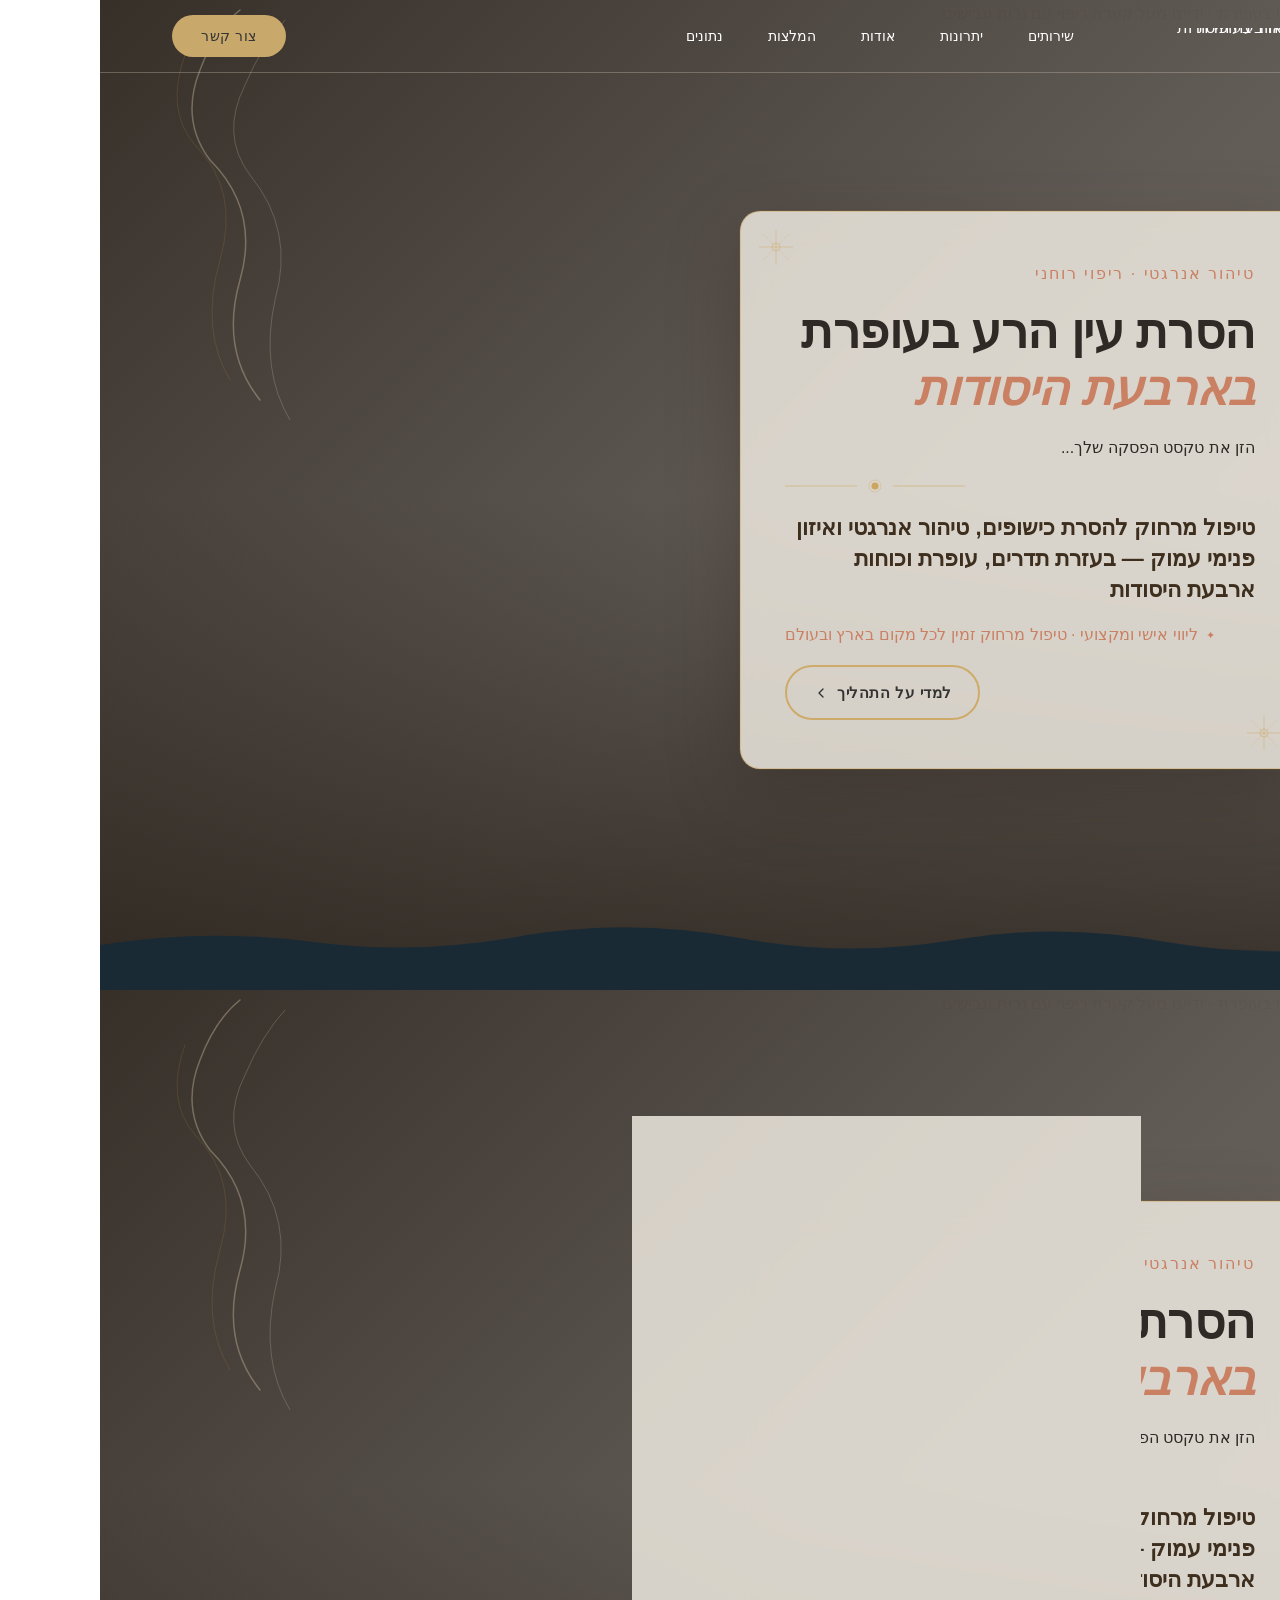
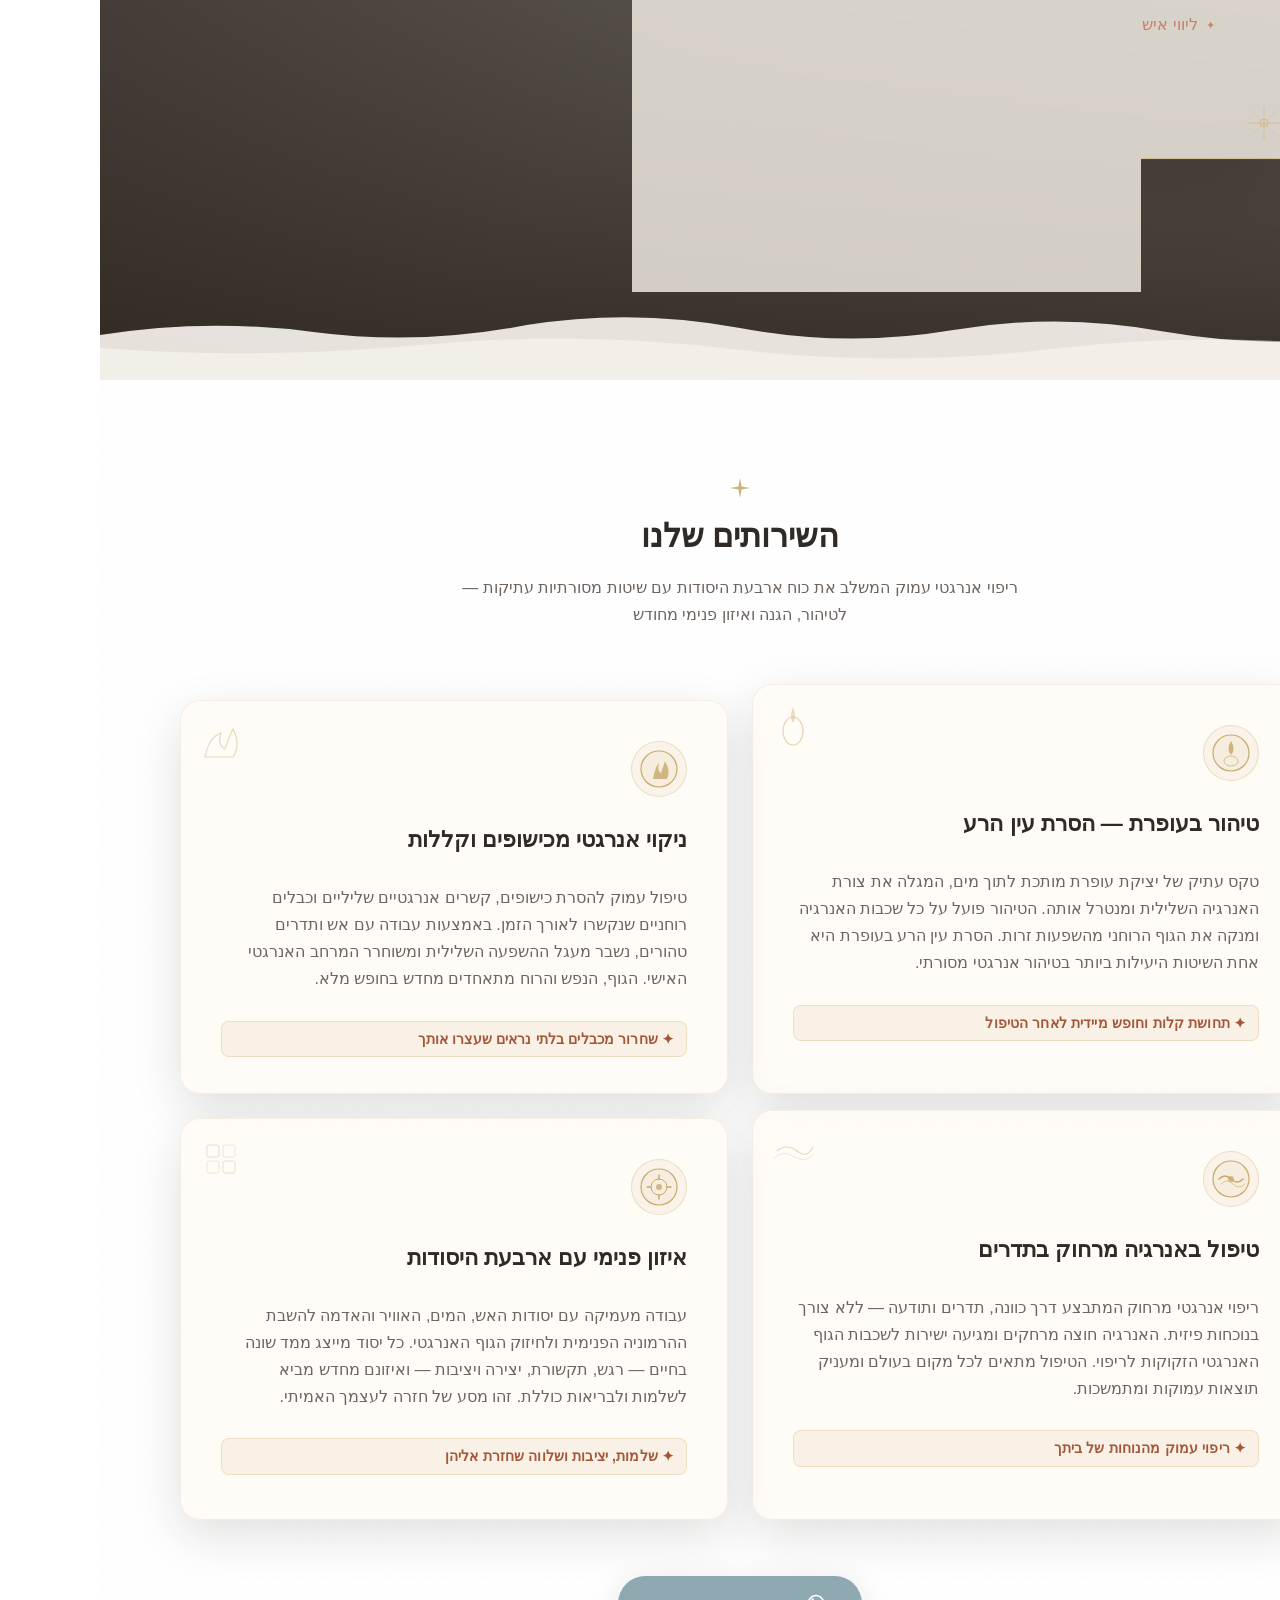
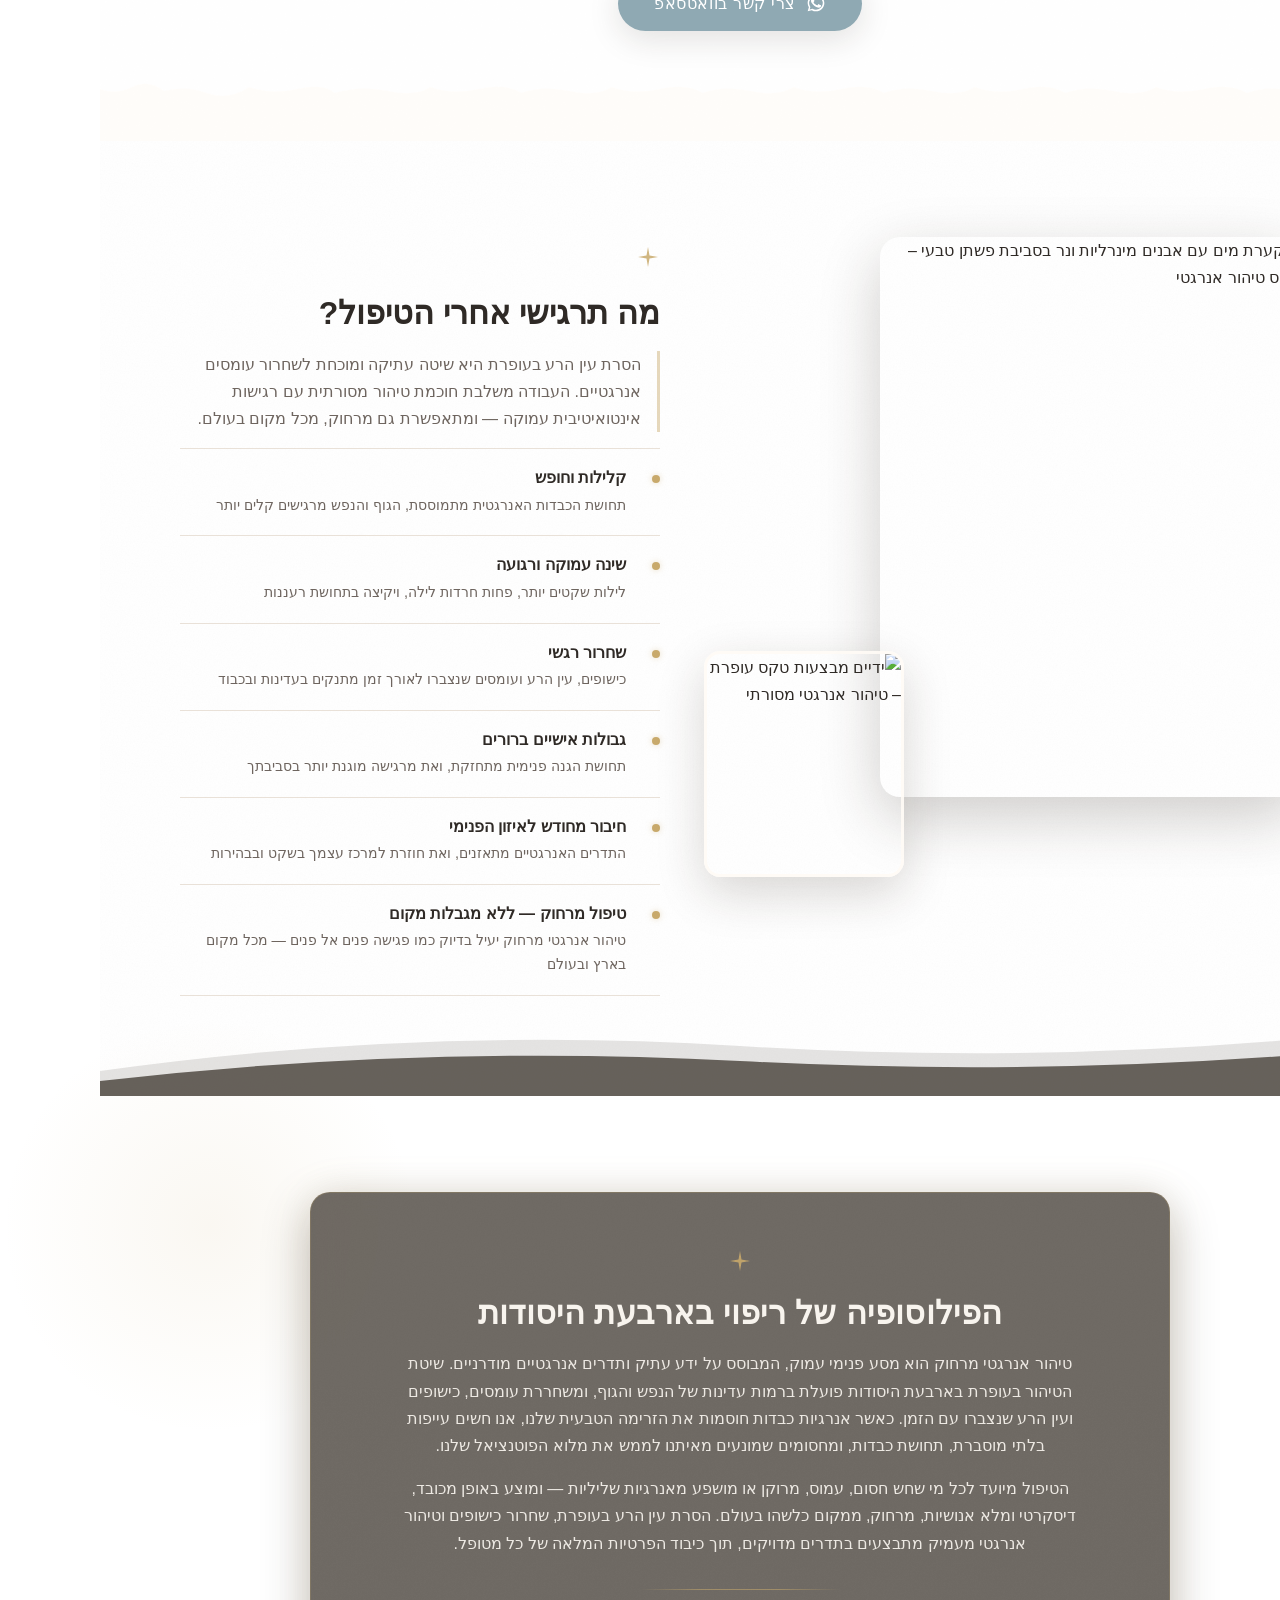
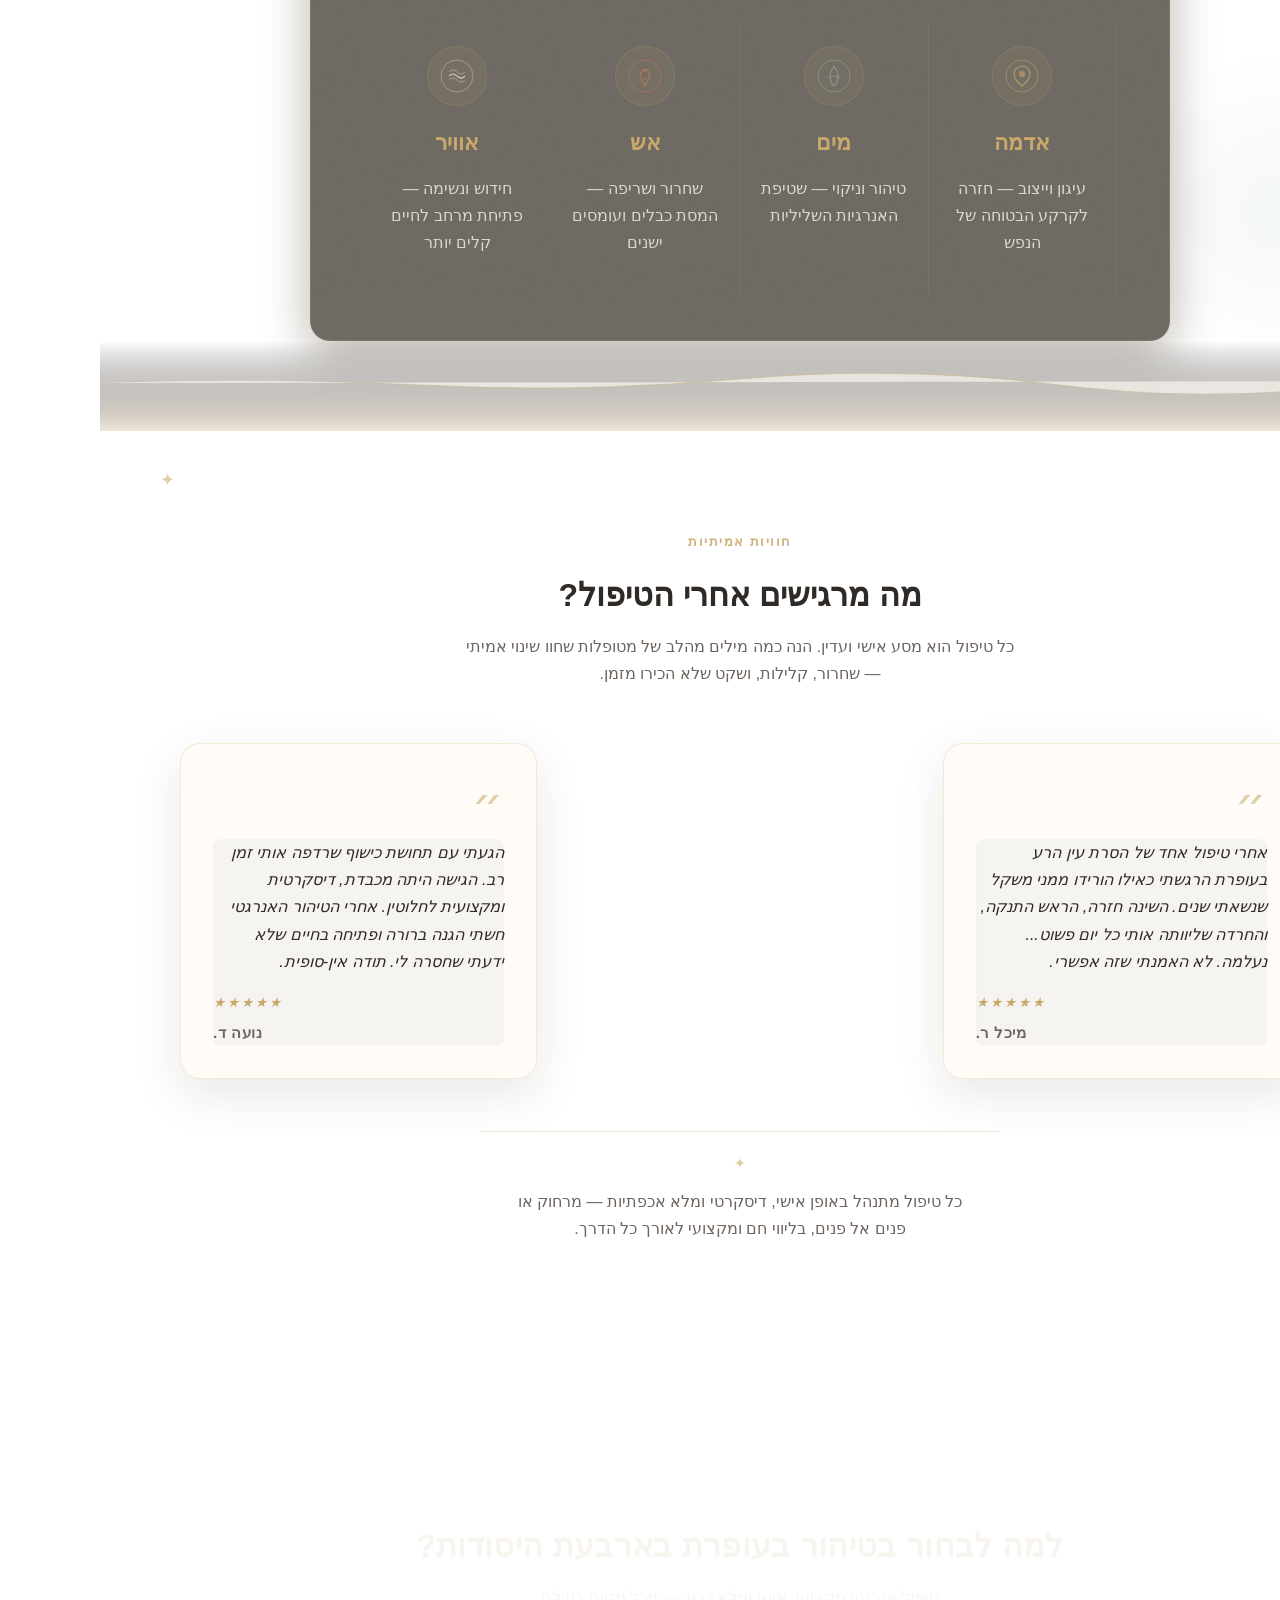
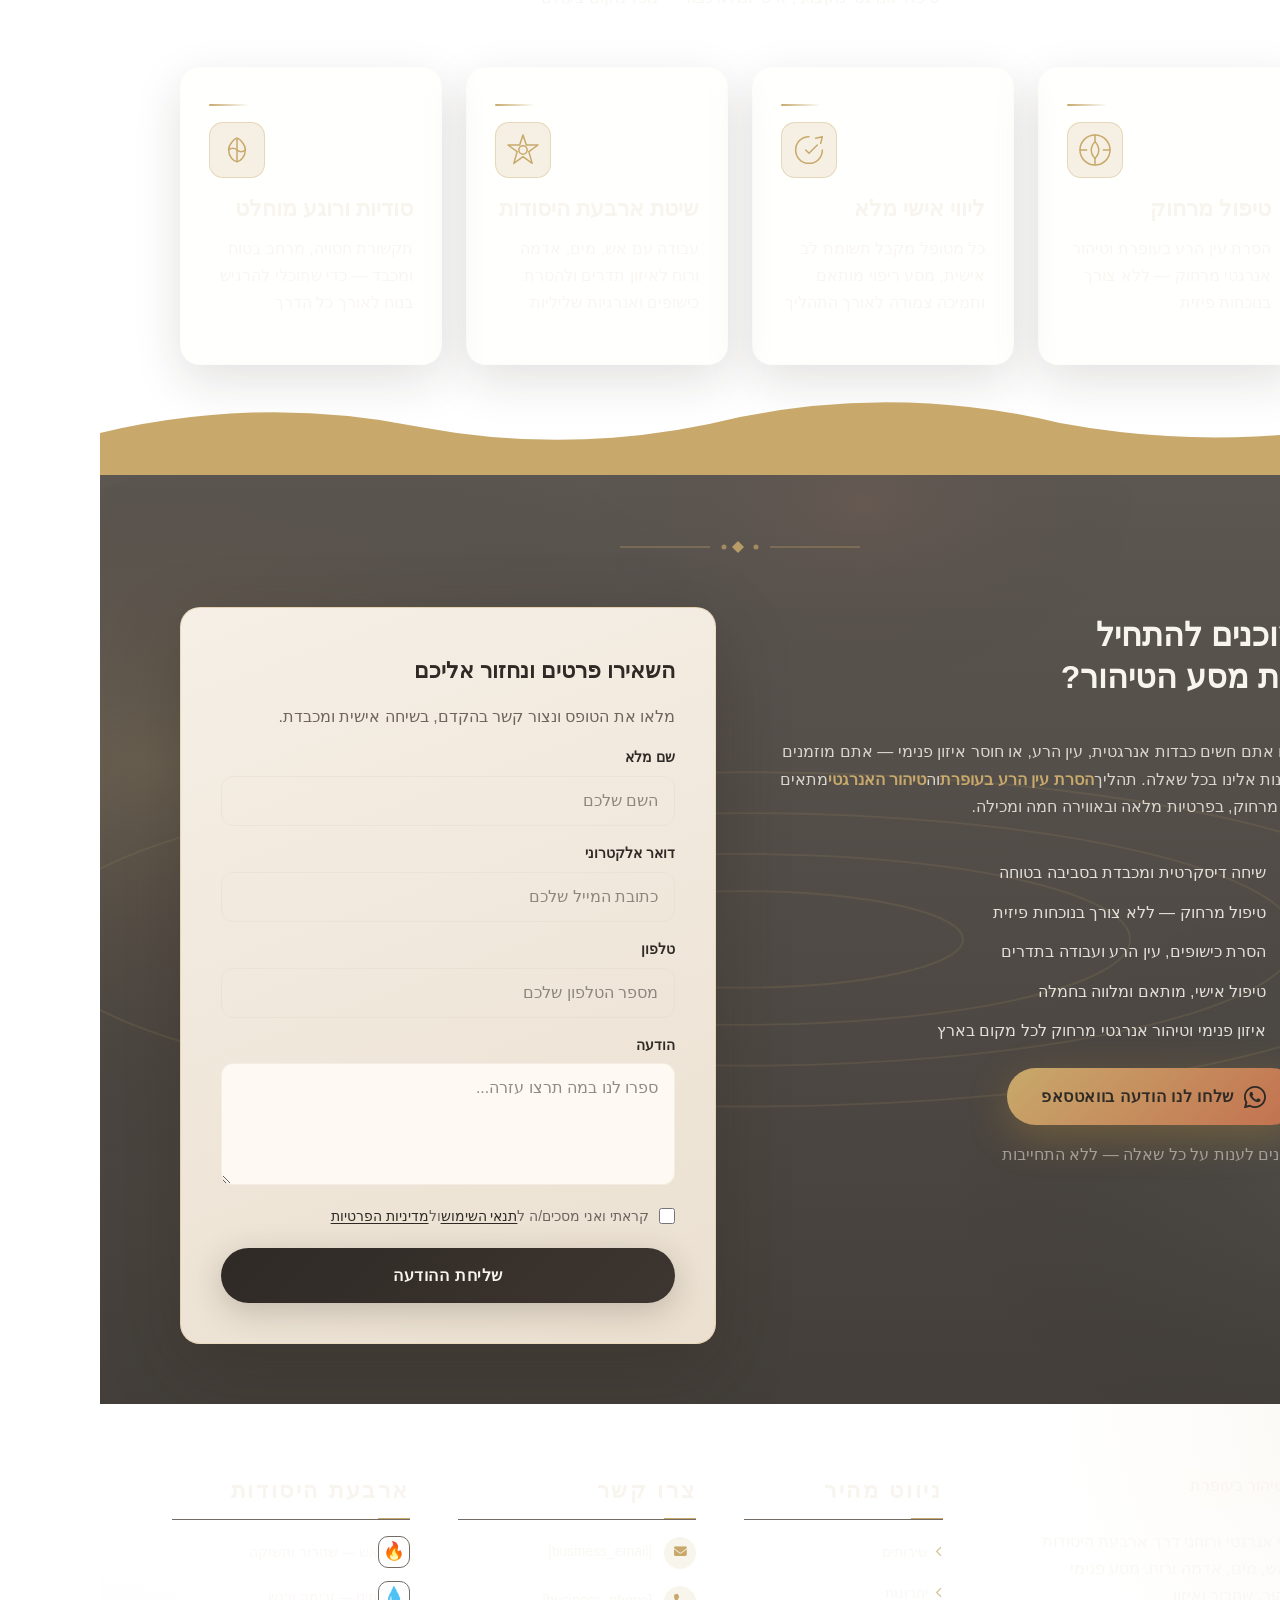
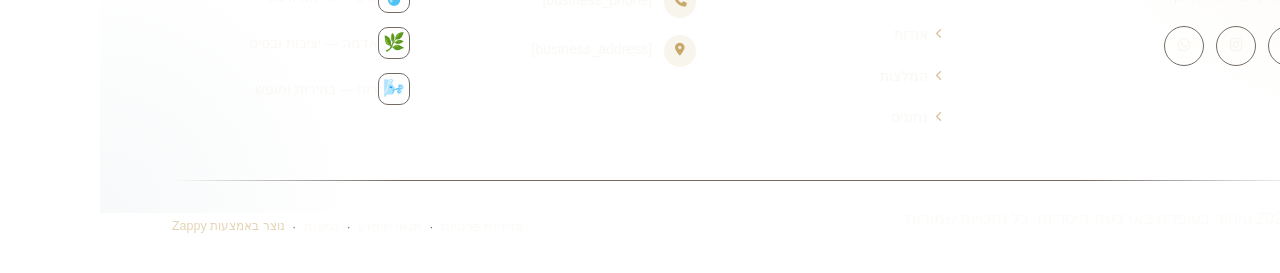
==== commit ab67230e: "Background sync: Progressive GitHub Sync" ====
--- a/public/index.html
+++ b/public/index.html
@@ -1 +1 @@
-<!doctype html><html dir="rtl" lang="he"><head><meta charset="UTF-8"><meta content="width=device-width,initial-scale=1" name="viewport"><meta content="index, follow" name="robots"><title>הסרת עין הרע בעופרת — טיהור בעופרת בארבעת היסודות</title><meta content="A spiritual and energetic healing practice focused on lead-pouring (עופרת) as a traditional method for removing the evil eye, curses, and negative energies. The" name="description"><meta content="הסרת עין הרע בעופרת, הסרת כישופים, טיהור אנרגטי, הסרת עין הרע בעופרת, טיהור אנרגטי מרחוק" name="keywords"><link href="/assets/favicon.ico" rel="icon" type="image/x-icon"><link href="/assets/favicon-16x16.png" rel="icon" type="image/png" sizes="16x16"><link href="/assets/favicon-32x32.png" rel="icon" type="image/png" sizes="32x32"><link href="/assets/favicon-48x48.png" rel="icon" type="image/png" sizes="48x48"><link href="/assets/favicon-192x192.png" rel="icon" type="image/png" sizes="192x192"><link href="/assets/favicon-512x512.png" rel="icon" type="image/png" sizes="512x512"><link href="/assets/apple-touch-icon.png" rel="apple-touch-icon"><script>!function(){"use strict";var t="0f71eb76-64d7-403d-bdd6-6f4e79e897e3",e="https://api.zappy5.com/api/analytics/track",a=18e5,n=2592e6,o=!0,i=!0,r=!0;var s=function(){var e="zappy_visitor_"+t,a=null;try{if(a=localStorage.getItem(e)){var o=JSON.parse(a),i=Date.now();if(i-o.created<n)return o.lastSeen=i,localStorage.setItem(e,JSON.stringify(o)),o.id}}catch(t){console.warn("Zappy Analytics: LocalStorage not available")}var r="zv_"+Date.now()+"_"+Math.random().toString(36).substr(2,9);try{localStorage.setItem(e,JSON.stringify({id:r,created:Date.now(),lastSeen:Date.now()}))}catch(t){}return r}(),c=function(){var e="zappy_session_"+t,n=null;try{if(n=sessionStorage.getItem(e)){var o=JSON.parse(n),i=Date.now();if(i-o.timestamp<a)return o.timestamp=i,sessionStorage.setItem(e,JSON.stringify(o)),o.id}}catch(t){console.warn("Zappy Analytics: SessionStorage not available")}var r="zs_"+Date.now()+"_"+Math.random().toString(36).substr(2,9);try{sessionStorage.setItem(e,JSON.stringify({id:r,timestamp:Date.now()}))}catch(t){}return r}();function l(a,n){n=n||{};var o={website_id:t,event_type:a,page_path:window.location.pathname,referrer:document.referrer||"direct",visitor_id:s,session_id:c,metadata:n};if(navigator.sendBeacon){var i=new Blob([JSON.stringify(o)],{type:"application/json"});navigator.sendBeacon(e,i)}else fetch(e,{method:"POST",headers:{"Content-Type":"application/json"},body:JSON.stringify(o),keepalive:!0}).catch(function(t){console.warn("Zappy Analytics: Failed to track event",t)})}o&&l("pageview",{title:document.title,url:window.location.href}),i&&document.addEventListener("click",function(t){var e=t.target;if("BUTTON"===e.tagName||e.closest("button")){var a="BUTTON"===e.tagName?e:e.closest("button");l("click",{element:"button",text:a.textContent.trim().substring(0,100),id:a.id||null,class:a.className||null})}else if("A"===e.tagName||e.closest("a")){var n="A"===e.tagName?e:e.closest("a");l("navigation",{element:"link",text:n.textContent.trim().substring(0,100),href:n.href,external:n.hostname!==window.location.hostname})}},!0),r&&document.addEventListener("submit",function(t){var e=t.target;l("form_submit",{form_id:e.id||null,form_name:e.name||null,form_action:e.action||null,form_method:e.method||"GET"})},!0);var d=Date.now();window.addEventListener("beforeunload",function(){l("page_unload",{time_on_page:Math.floor((Date.now()-d)/1e3),page_path:window.location.pathname})}),window.zappyAnalytics={track:l,getVisitorId:function(){return s},getSessionId:function(){return c}}}()</script><meta content="הסרת עין הרע בעופרת — טיהור בעופרת בארבעת היסודות" property="og:title"><meta content="A spiritual and energetic healing practice focused on lead-pouring (עופרת) as a traditional method for removing the evil eye, curses, and negative energies. The" property="og:description"><meta content="summary_large_image" name="twitter:card"><meta content="הסרת עין הרע בעופרת — טיהור בעופרת בארבעת היסודות" name="twitter:title"><meta content="A spiritual and energetic healing practice focused on lead-pouring (עופרת) as a traditional method for removing the evil eye, curses, and negative energies. The" name="twitter:description"><meta content="website" property="og:type"><meta content="he_IL" property="og:locale"><link href="https://cdnjs.cloudflare.com/ajax/libs/font-awesome/6.4.0/css/all.min.css" rel="stylesheet"><link href="/assets/favicon.ico" rel="icon" type="image/x-icon"><link href="/assets/favicon-16x16.png" rel="icon" type="image/png" sizes="16x16"><link href="/assets/favicon-32x32.png" rel="icon" type="image/png" sizes="32x32"><link href="/assets/favicon-48x48.png" rel="icon" type="image/png" sizes="48x48"><link href="/assets/favicon-192x192.png" rel="icon" type="image/png" sizes="192x192"><link href="/assets/favicon-512x512.png" rel="icon" type="image/png" sizes="512x512"><link href="/assets/apple-touch-icon.png" rel="apple-touch-icon"><link href="https://cdn.jsdelivr.net/npm/vanilla-cookieconsent@3/dist/cookieconsent.css" rel="stylesheet"><script src="https://cdn.jsdelivr.net/npm/vanilla-cookieconsent@3/dist/cookieconsent.umd.js"></script><script src="https://cdn.jsdelivr.net/gh/mickidum/acc_toolbar/acctoolbar/acctoolbar.min.js"></script><link href="/styles.css" rel="stylesheet"><style id="zappy-dropdown-submenu-styles">#navMenu li:has(.sub-menu),.nav-menu li:has(.sub-menu),.navbar li:has(.sub-menu),nav li:has(.sub-menu){position:relative}#navMenu .sub-menu,.nav-menu .sub-menu,.navbar .sub-menu,nav .sub-menu{display:block!important;position:absolute!important;top:100%;left:0;min-width:220px;background:#fff;border-radius:8px;box-shadow:0 8px 25px rgba(0,0,0,.15);padding:8px 0;opacity:0;visibility:hidden;transform:translateY(10px);transition:all .3s ease;z-index:1000;list-style:none;pointer-events:none}#navMenu li:hover>.sub-menu,.nav-menu li:hover>.sub-menu,.navbar li:hover>.sub-menu,nav li:hover>.sub-menu{opacity:1!important;visibility:visible!important;transform:translateY(0)!important;pointer-events:auto!important}.sub-menu li{list-style:none;margin:0;padding:0}.sub-menu a{display:block!important;padding:10px 16px!important;color:var(--text-dark,#333)!important;font-weight:500;text-decoration:none;white-space:nowrap;transition:background-color .2s}.sub-menu .zappy-nav-child>a{padding-left:28px!important;font-size:.9em!important;opacity:.85!important}[dir=rtl] .sub-menu .zappy-nav-child>a,html[lang=ar] .sub-menu .zappy-nav-child>a,html[lang=he] .sub-menu .zappy-nav-child>a{padding-left:10px!important;padding-right:28px!important}.sub-menu .zappy-nav-parent>a{font-weight:600!important}.sub-menu a:hover{background-color:#f5f5f5}[dir=rtl] .nav-menu .sub-menu,[dir=rtl] .navbar .sub-menu,[dir=rtl] nav .sub-menu,html[lang=ar] .nav-menu .sub-menu,html[lang=ar] .navbar .sub-menu,html[lang=ar] nav .sub-menu,html[lang=he] .nav-menu .sub-menu,html[lang=he] .navbar .sub-menu,html[lang=he] nav .sub-menu{left:auto!important;right:0!important}.sub-menu:empty,.sub-menu:not(:has(li)):not(:has(> a)),.sub-menu:not(:has(li:not(.zappy-hidden-menu-item))):not(:has(> a)){display:none!important;opacity:0!important;visibility:hidden!important;pointer-events:none!important}li:has(.menu-group-title):hover>.sub-menu{opacity:1!important;visibility:visible!important;transform:translateY(0)!important;pointer-events:auto!important}#navMenu>li>.menu-group-title,.nav-menu>li>.menu-group-title{display:inline-block;padding:.5rem 1rem;cursor:default;user-select:none}@media (max-width:768px){#navMenu .sub-menu,.nav-menu .sub-menu,.navbar .sub-menu,nav .sub-menu{position:static!important;transform:none!important;box-shadow:none!important;background:0 0!important;max-height:0;overflow:hidden;opacity:0;visibility:hidden;transition:max-height .3s ease,opacity .3s ease;padding:0!important;border-radius:0!important}#navMenu .sub-menu.mobile-expanded,.nav-menu .sub-menu.mobile-expanded,.navbar .sub-menu.mobile-expanded{max-height:none!important;overflow-y:visible!important;opacity:1!important;visibility:visible!important;padding:8px 0 8px 16px!important}[dir=rtl] .sub-menu.mobile-expanded,html[lang=he] .sub-menu.mobile-expanded{padding:8px 16px 8px 0!important}#navMenu li:hover>.sub-menu,.nav-menu li:hover>.sub-menu,.navbar li:hover>.sub-menu,nav li:hover>.sub-menu{opacity:0;visibility:hidden;pointer-events:none}#navMenu li>.sub-menu.mobile-expanded,.nav-menu li>.sub-menu.mobile-expanded,.navbar li>.sub-menu.mobile-expanded,nav li>.sub-menu.mobile-expanded{opacity:1!important;visibility:visible!important;pointer-events:auto!important}#navMenu li:has(.sub-menu),.nav-menu li:has(.sub-menu),.navbar li:has(.sub-menu),nav li:has(.sub-menu){display:flex!important;flex-wrap:wrap!important;align-items:center!important;position:relative!important;min-height:44px!important}#navMenu li:has(.sub-menu)>a,.nav-menu li:has(.sub-menu)>a,.navbar li:has(.sub-menu)>a,nav li:has(.sub-menu)>a{flex:1!important;min-width:0!important}#navMenu li:has(.sub-menu)>.menu-group-title,.nav-menu li:has(.sub-menu)>.menu-group-title,.navbar li:has(.sub-menu)>.menu-group-title,nav li:has(.sub-menu)>.menu-group-title{flex:1!important;min-width:0!important;padding:0!important;line-height:inherit!important}#navMenu li:has(.sub-menu)>.sub-menu,.nav-menu li:has(.sub-menu)>.sub-menu,.navbar li:has(.sub-menu)>.sub-menu,nav li:has(.sub-menu)>.sub-menu{flex-basis:100%!important;width:100%!important}#navMenu li:has(.sub-menu)>a [class*=arrow],#navMenu li:has(.sub-menu)>a [class*=chevron],.nav-menu li:has(.sub-menu)>a .fa-angle-down,.nav-menu li:has(.sub-menu)>a .fa-chevron-down,.nav-menu li:has(.sub-menu)>a [class*=arrow],.nav-menu li:has(.sub-menu)>a [class*=chevron],nav li:has(.sub-menu)>a [class*=arrow],nav li:has(.sub-menu)>a [class*=chevron]{display:none!important;visibility:hidden!important}.mobile-submenu-toggle{display:flex!important;align-items:center!important;justify-content:center!important;width:44px!important;height:auto!important;background:0 0!important;border:none!important;cursor:pointer!important;color:var(--text-dark)!important;position:static!important;flex-shrink:0!important;align-self:stretch!important;z-index:2!important;padding:0!important;margin:0!important}.mobile-submenu-toggle::after{content:''!important;width:0!important;height:0!important;border-left:6px solid transparent!important;border-right:6px solid transparent!important;border-top:7px solid currentColor!important;transition:transform .3s ease!important}.mobile-submenu-toggle.expanded::after{transform:rotate(180deg)!important}.sub-menu a{padding:10px 0!important;display:block!important;color:var(--text-dark)!important;white-space:normal!important}.sub-menu .zappy-nav-child>a{padding-left:28px!important;font-size:.9em!important;opacity:.85!important}[dir=rtl] .sub-menu .zappy-nav-child>a,html[lang=ar] .sub-menu .zappy-nav-child>a,html[lang=he] .sub-menu .zappy-nav-child>a{padding-left:0!important;padding-right:28px!important}.sub-menu .zappy-nav-parent>a{font-weight:600!important}#navMenu.active,.nav-menu.active{max-width:100vw!important;overflow-x:hidden!important;box-sizing:border-box!important}.navbar .sub-menu li a,.zappy-products-dropdown .sub-menu a,nav.navbar .sub-menu li a{color:var(--text-dark)!important}}@media (min-width:769px){.mobile-submenu-toggle{display:none!important}}</style><style id="mobile-lang-menu-deployed-css">@media (max-width:768px){.lang-switcher,.nav-container .lang-switcher,.nav-cta-container .lang-switcher,.nav-ecommerce-icons .lang-switcher,.nav-icons-left .lang-switcher,.navbar .lang-switcher,.navbar .nav-cta-container .lang-switcher{display:none!important}.mobile-lang-menu{width:100%;border-top:1px solid rgba(128,128,128,.2);padding:8px 0 0 0;margin-top:8px}.mobile-lang-toggle{display:flex!important;align-items:center;justify-content:space-between;width:100%;padding:12px 16px;background:0 0;border:none;cursor:pointer;font-size:15px;color:inherit;font-family:inherit}.mobile-lang-toggle::after{content:'';display:inline-block;width:8px;height:8px;border-right:2px solid currentColor;border-bottom:2px solid currentColor;transform:rotate(45deg);transition:transform .3s ease;margin-left:8px}.mobile-lang-toggle.expanded::after{transform:rotate(-135deg)}.mobile-lang-options{max-height:0;overflow:hidden;transition:max-height .3s ease}.mobile-lang-options.expanded{max-height:300px}.mobile-lang-option{display:flex!important;align-items:center;gap:10px;padding:10px 24px;text-decoration:none;color:inherit;font-size:14px;font-family:inherit}.mobile-lang-option:hover{background:rgba(128,128,128,.1)}.mobile-lang-option.active{font-weight:600;opacity:.7;pointer-events:none}.mobile-lang-option img{width:20px;height:20px;border-radius:50%}}@media (min-width:769px){.mobile-lang-menu{display:none!important}}</style><style id="zappy-widget-visibility">#mic-access-tool-box,#mic-access-tool-general-button,#mic-init-access-tool #mic-access-tool-box,#mic-init-access-tool #mic-access-tool-general-button,#mic-init-access-tool .mic-access-tool-general-button,._access-icon,._access-menu,.mic-access-tool-box,.mic-access-tool-general-button,div[id*=mic-access-tool-box]{display:none!important;visibility:hidden!important;opacity:0!important;pointer-events:none!important}</style></head><body><nav class="navbar" dir="rtl"><button class="mobile-toggle" aria-label="Menu" id="mobileToggle"><svg viewBox="0 0 24 24" height="24" width="24" fill="none" class="hamburger-icon"><path d="M3 12h18M3 6h18M3 18h18" stroke="currentColor" stroke-width="2" stroke-linecap="round"></path></svg><svg viewBox="0 0 24 24" height="24" width="24" fill="none" class="close-icon" style="display:none"><path d="M18 6L6 18M6 6l12 12" stroke="currentColor" stroke-width="2" stroke-linecap="round"></path></svg></button><button class="phone-header-btn" aria-label="Call" data-phone="[business_phone]"><svg viewBox="0 0 24 24" height="20" width="20" fill="currentColor"><path d="M22 16.92v3a2 2 0 0 1-2.18 2 19.79 19.79 0 0 1-8.63-3.07 19.5 19.5 0 0 1-6-6 19.79 19.79 0 0 1-3.07-8.67A2 2 0 0 1 4.11 2h3a2 2 0 0 1 2 1.72 12.84 12.84 0 0 0 .7 2.81 2 2 0 0 1-.45 2.11L8.09 9.91a16 16 0 0 0 6 6l1.27-1.27a2 2 0 0 1 2.11-.45 12.84 12.84 0 0 0 2.81.7A2 2 0 0 1 22 16.92z"></path></svg></button><div class="nav-container"><div class="nav-right-group"><div class="nav-brand"><a href="/" class="logo-link"><img alt="טיהור בעופרת בארבעת היסודות" src="/assets/logo.webp" class="logo"></a></div><ul class="nav-menu" id="navMenu"><li><a href="#services">שירותים</a></li><li><a href="#benefits">יתרונות</a></li><li><a href="#about">אודות</a></li><li><a href="#testimonials">המלצות</a></li><li><a href="#stats">נתונים</a></li></ul></div><div class="nav-cta-container"><a href="#contact" class="nav-cta-btn">צור קשר</a></div></div></nav><script>window.addEventListener("load",function(){const e=document.querySelector(".navbar, nav, header");if(!e)return void console.log("[Navbar] Navbar element not found");let t=document.getElementById("mobileToggle")||document.querySelector(".mobile-toggle")||document.querySelector(".hamburger")||document.querySelector(".hamburger-menu")||document.querySelector(".menu-toggle")||document.querySelector(".burger-menu")||document.querySelector('[aria-label="Menu"]')||document.querySelector('[aria-label="תפריט"]');const o=document.querySelector(".phone-header-btn"),n=window.getComputedStyle(e);let r=n.backgroundColor;if(console.log("[Navbar] Initial navbar background:",r),"transparent"===r||"rgba(0, 0, 0, 0)"===r||r.startsWith("rgba")&&r.includes(", 0)")){const e=n.backgroundImage;if(e&&"none"!==e)console.log("[Navbar] Navbar has background image/gradient, using dark text"),r="rgb(240, 240, 240)";else{const e=window.getComputedStyle(document.body).backgroundColor;console.log("[Navbar] Navbar transparent, using body background:",e),r=e}}const i=r.match(/\d+/g);if(i&&i.length>=3){const e=(.299*parseInt(i[0])+.587*parseInt(i[1])+.114*parseInt(i[2]))/255;console.log("[Navbar] Mobile button colors preserved from Claude CSS (luminance:",e.toFixed(2)+")");const n=document.createElement("style");n.id="zappy-mobile-nav-fix";document.documentElement.lang;document.documentElement.dir,n.textContent='\n        /* Hide mobile buttons on desktop, show only on mobile */\n        @media (min-width: 769px) {\n          .mobile-toggle,\n          .phone-header-btn {\n            display: none !important;\n          }\n        }\n        \n        /* Show and position mobile buttons correctly on mobile */\n        @media (max-width: 768px) {\n          .mobile-toggle,\n          .phone-header-btn {\n            position: absolute !important;\n            top: 50% !important;\n            transform: translateY(-50%) !important;\n            z-index: 1001 !important;\n            display: flex !important;\n            align-items: center !important;\n            justify-content: center !important;\n            width: 36px !important;\n            height: 36px !important;\n            border-radius: 50% !important;\n            border: none !important;\n            cursor: pointer !important;\n            padding: 6px !important;\n            background: none !important;\n            color: var(--nav-text, var(--text-dark)) !important;\n          }\n          \n          /* LTR positioning (default): hamburger LEFT, phone RIGHT */\n          html:not([dir="rtl"]):not([lang="he"]):not([lang="ar"]) .mobile-toggle,\n          html[dir="ltr"] .mobile-toggle {\n            left: 12px !important;\n            right: auto !important;\n          }\n          html:not([dir="rtl"]):not([lang="he"]):not([lang="ar"]) .phone-header-btn,\n          html[dir="ltr"] .phone-header-btn {\n            right: 12px !important;\n            left: auto !important;\n          }\n          \n          /* RTL positioning: hamburger RIGHT, phone LEFT */\n          html[dir="rtl"] .mobile-toggle,\n          html[lang="he"] .mobile-toggle,\n          html[lang="ar"] .mobile-toggle {\n            right: 12px !important;\n            left: auto !important;\n          }\n          html[dir="rtl"] .phone-header-btn,\n          html[lang="he"] .phone-header-btn,\n          html[lang="ar"] .phone-header-btn {\n            left: 12px !important;\n            right: auto !important;\n          }\n          \n          /* CRITICAL: Ensure nav-container has min-height on mobile */\n          /* All children are positioned absolutely/fixed on mobile, so height:auto collapses to 0 */\n          .nav-container {\n            min-height: 70px !important;\n            position: relative !important;\n          }\n          \n          /* Ensure SVG icons are properly sized and inherit color */\n          .mobile-toggle svg,\n          .phone-header-btn svg {\n            width: 24px !important;\n            height: 24px !important;\n            /* Don\'t force display - let JavaScript control hamburger/close toggle */\n          }\n          \n          /* Reset nav-cta-container on mobile - remove desktop box-shadow/padding */\n          /* that creates a visible ghost box when CTA button is hidden */\n          .nav-cta-container {\n            box-shadow: none !important;\n            padding: 0 !important;\n          }\n          \n          /* Hide nav-cta-container entirely on mobile when there\'s no lang-switcher */\n          /* (only the CTA button is inside, and it\'s hidden on mobile) */\n          .nav-cta-container:not(:has(.lang-switcher)) {\n            display: none !important;\n          }\n          \n          /* CRITICAL: Prevent hero image fade gradient from bleeding over headline text */\n          /* The .image-fade-gradient has bottom: -30px (extends below parent) */\n          /* On mobile stacked layout, this overlaps the h1 text below the image */\n          .hero-image-column {\n            overflow: hidden !important;\n          }\n          .image-fade-gradient {\n            bottom: 0 !important;\n          }\n          \n          /* Hide desktop language switcher on mobile - hamburger menu handles it */\n          /* High specificity to override stored CSS */\n          .lang-switcher,\n          .nav-cta-container .lang-switcher,\n          .nav-container .lang-switcher,\n          .navbar .lang-switcher,\n          .navbar .nav-cta-container .lang-switcher {\n            display: none !important;\n          }\n        }\n      ';const r=document.getElementById("zappy-mobile-nav-fix");r&&r.remove(),document.head.appendChild(n),console.log("[Navbar] Critical CSS injected for mobile nav positioning");const l=window.innerWidth<=768;if(t){const e=t.querySelector(".hamburger-icon"),o=t.querySelector(".close-icon");e&&(e.style.setProperty("width","24px","important"),e.style.setProperty("height","24px","important"),e.style.setProperty("display","block","important")),o&&(o.style.setProperty("width","24px","important"),o.style.setProperty("height","24px","important"),o.style.setProperty("display","none","important")),l?(t.style.setProperty("position","absolute","important"),t.style.setProperty("top","50%","important"),t.style.setProperty("transform","translateY(-50%)","important"),t.style.setProperty("z-index","1001","important"),t.style.removeProperty("left"),t.style.removeProperty("right"),console.log("[Navbar] Mobile toggle positioning applied (mobile viewport)")):(t.style.removeProperty("position"),t.style.removeProperty("top"),t.style.removeProperty("transform"),t.style.removeProperty("z-index"),t.style.removeProperty("left"),t.style.removeProperty("right"),console.log("[Navbar] Desktop viewport - cleared mobile toggle inline positioning"))}if(o){const e=o.querySelector("svg");e&&(e.style.width="24px",e.style.height="24px",e.setAttribute("width","24"),e.setAttribute("height","24")),l?(o.style.setProperty("position","absolute","important"),o.style.setProperty("top","50%","important"),o.style.setProperty("transform","translateY(-50%)","important"),o.style.setProperty("z-index","1001","important"),o.style.removeProperty("left"),o.style.removeProperty("right"),console.log("[Navbar] Phone button positioning applied (mobile viewport)")):(o.style.removeProperty("position"),o.style.removeProperty("top"),o.style.removeProperty("transform"),o.style.removeProperty("z-index"),o.style.removeProperty("left"),o.style.removeProperty("right"),console.log("[Navbar] Desktop viewport - cleared phone button inline positioning"))}}else console.log("[Navbar] Could not parse background color:",r);t=document.getElementById("mobileToggle")||document.querySelector(".mobile-toggle")||document.querySelector(".hamburger")||document.querySelector(".hamburger-menu")||document.querySelector(".menu-toggle")||document.querySelector(".burger-menu")||document.querySelector('[aria-label="Menu"]')||document.querySelector('[aria-label="תפריט"]');const l=document.getElementById("navMenu")||document.querySelector(".nav-menu")||document.querySelector(".nav-links")||document.querySelector("nav ul:not(.submenu)");if(!t||!l)return void console.log("[Navbar] Mobile toggle or menu not found:",{toggle:!!t,menu:!!l});l.id||(l.id="navMenu"),console.log("[Navbar] Initializing mobile menu...");const a=t.cloneNode(!0);t.parentNode.replaceChild(a,t),a.addEventListener("click",function(e){e.preventDefault(),e.stopPropagation();const t=this.querySelector(".hamburger-icon"),o=this.querySelector(".close-icon");l.classList.contains("active")?(l.classList.remove("active"),t&&t.style.setProperty("display","block","important"),o&&o.style.setProperty("display","none","important"),document.body.style.overflow="",console.log("[Navbar] Menu closed")):(l.classList.add("active"),t&&t.style.setProperty("display","none","important"),o&&o.style.setProperty("display","block","important"),document.body.style.overflow="hidden",console.log("[Navbar] Menu opened"))}),l.querySelectorAll("a").forEach(function(e){e.addEventListener("click",function(){if("#"===this.getAttribute("href"))return;const e=a.querySelector(".hamburger-icon"),t=a.querySelector(".close-icon");l.classList.remove("active"),e&&e.style.setProperty("display","block","important"),t&&t.style.setProperty("display","none","important"),document.body.style.overflow="",console.log("[Navbar] Menu closed (link clicked)")})});var s=l.querySelectorAll(".dropdown-toggle");s.forEach(function(e){e.addEventListener("click",function(e){e.preventDefault(),e.stopPropagation();var t=this.closest(".nav-dropdown");t&&(t.parentNode.querySelectorAll(".nav-dropdown.open").forEach(function(e){e!==t&&e.classList.remove("open")}),t.classList.toggle("open"),console.log("[Navbar] Dropdown toggled:",t.classList.contains("open")?"open":"closed"))})}),document.addEventListener("click",function(e){e.target.closest(".nav-dropdown")||document.querySelectorAll(".nav-dropdown.open").forEach(function(e){e.classList.remove("open")})}),console.log("[Navbar] Dropdown handlers initialized for "+s.length+" dropdowns"),o&&o.addEventListener("click",function(){const e=document.querySelectorAll('a[href^="tel:"]'),t=e.length>0?e[0].getAttribute("href").replace("tel:",""):"[business_phone]";window.location.href="tel:"+t,console.log("[Navbar] Phone button clicked")}),console.log("[Navbar] Mobile menu initialized successfully");const p=function(){const e=document.querySelector(".whatsapp-float");e&&(window.innerWidth>=769?(e.style.setProperty("display","none","important"),e.style.setProperty("visibility","hidden","important"),e.style.setProperty("opacity","0","important"),e.style.setProperty("pointer-events","none","important"),console.log("[WhatsApp] Button hidden on desktop")):(e.style.removeProperty("display"),e.style.removeProperty("visibility"),e.style.removeProperty("opacity"),e.style.removeProperty("pointer-events"),console.log("[WhatsApp] Button visible on mobile")))};let c;p(),window.addEventListener("resize",function(){clearTimeout(c),c=setTimeout(p,100)})})</script><main><section class="index-hero-section" data-layout-spec="בית-hero" dir="rtl" id="hero-dup-1777482948725" data-hero-type="fullscreen-scrim"><div class="index-hero-bg"><img alt="טיהור אנרגטי בעופרת - ידיים מעל קערת ריפוי עם נרות וגבישים" src="/assets/site-index-hero-image-1.webp" data-context="Intimate sacred healing scene: close-up of weathered feminine hands hovering above a dark ceramic bowl filled with molten lead and shimmering water, surrounded by lit beeswax candles casting warm golden glow, smooth river stones and raw crystals arranged nearby, wisps of white smoke rising, water reflections creating luminous patterns, dried herbs and a small copper vessel in the background, earthy textures of linen and clay, mystical yet photographic warmth, soft bokeh, spiritual ritual atmosphere" data-placeholder="index-hero-image-1" height="900" width="1400" data-element-id="img-1777482996221-tiges4y5z" data-element-type="image" data-hero-background="true" data-hero-bg="true" style="object-position:50% 50%"></div><div class="index-hero-scrim" aria-hidden="true"></div><div class="index-hero-smoke-decor" aria-hidden="true"><svg viewBox="0 0 320 420" xmlns="http://www.w3.org/2000/svg" aria-hidden="true" data-no-icon-edit="true" fill="none"><path d="M160,400 Q120,350 140,280 Q160,210 110,160 Q80,120 100,70 Q115,30 140,10" fill="none" opacity="0.38" stroke="#D4C4A8" stroke-width="1.5" stroke-linecap="round"></path><path d="M190,420 Q160,370 175,300 Q195,230 150,175 Q120,135 145,85 Q162,45 185,20" fill="none" opacity="0.25" stroke="#D4C4A8" stroke-width="1" stroke-linecap="round"></path><path d="M130,380 Q100,330 120,260 Q140,190 95,145 Q65,110 85,55" fill="none" opacity="0.20" stroke="#C9973A" stroke-width="0.8" stroke-linecap="round"></path></svg></div><div class="index-hero-container"><div class="index-hero-card"><span class="index-hero-corner index-hero-corner--tr" aria-hidden="true"><svg viewBox="0 0 38 38" xmlns="http://www.w3.org/2000/svg" height="38" width="38" fill="none" aria-hidden="true" data-no-icon-edit="true"><line x1="19" x2="19" y1="2" y2="36" stroke="#C9973A" stroke-width="0.8" opacity="0.45"></line><line x1="2" x2="36" y1="19" y2="19" stroke="#C9973A" stroke-width="0.8" opacity="0.45"></line><line x1="6" x2="32" y1="6" y2="32" stroke="#C9973A" stroke-width="0.6" opacity="0.3"></line><line x1="32" x2="6" y1="6" y2="32" stroke="#C9973A" stroke-width="0.6" opacity="0.3"></line><circle cx="19" cy="19" r="4" stroke="#C9973A" stroke-width="0.8" opacity="0.5"></circle></svg></span><span class="index-hero-corner index-hero-corner--bl" aria-hidden="true"><svg viewBox="0 0 38 38" xmlns="http://www.w3.org/2000/svg" height="38" width="38" fill="none" aria-hidden="true" data-no-icon-edit="true"><line x1="19" x2="19" y1="2" y2="36" stroke="#C9973A" stroke-width="0.8" opacity="0.45"></line><line x1="2" x2="36" y1="19" y2="19" stroke="#C9973A" stroke-width="0.8" opacity="0.45"></line><line x1="6" x2="32" y1="6" y2="32" stroke="#C9973A" stroke-width="0.6" opacity="0.3"></line><line x1="32" x2="6" y1="6" y2="32" stroke="#C9973A" stroke-width="0.6" opacity="0.3"></line><circle cx="19" cy="19" r="4" stroke="#C9973A" stroke-width="0.8" opacity="0.5"></circle></svg></span><p class="index-hero-label">טיהור אנרגטי · ריפוי רוחני</p><h1 class="index-hero-h1">הסרת עין הרע בעופרת<br><span class="index-hero-h1-accent">בארבעת היסודות</span></h1><div class="zappy-inserted-element" data-element-id="zappy-element-1777483014709-f21cr2dsi" data-element-type="paragraph" data-zappy-newly-inserted="true" id="zappy-element-1777483014709-f21cr2dsi" style="width:100%"><p data-element-id="zappy-element-1777483014709-f21cr2dsi" data-element-type="paragraph" data-zappy-newly-inserted="true" id="zappy-element-1777483014709-f21cr2dsi" style="font-size:1rem;max-width:none;margin-left:auto;margin-right:auto">הזן את טקסט הפסקה שלך...</p></div><div class="index-hero-ornament" aria-hidden="true"><svg viewBox="0 0 180 14" xmlns="http://www.w3.org/2000/svg" height="14" width="180" fill="none" aria-hidden="true" data-no-icon-edit="true"><line x1="0" x2="72" y1="7" y2="7" stroke="#C9973A" stroke-width="0.8" opacity="0.55"></line><circle cx="90" cy="7" r="3.5" fill="#C9973A" opacity="0.75"></circle><circle cx="90" cy="7" r="6" stroke="#C9973A" stroke-width="0.7" opacity="0.4"></circle><line x1="108" x2="180" y1="7" y2="7" stroke="#C9973A" stroke-width="0.8" opacity="0.55"></line></svg></div><h3 class="index-hero-subtitle">טיפול מרחוק להסרת כישופים, טיהור אנרגטי ואיזון פנימי עמוק — בעזרת תדרים, עופרת וכוחות ארבעת היסודות</h3><p class="index-hero-reassurance"><span class="index-hero-reassurance-icon" aria-hidden="true">✦</span>ליווי אישי ומקצועי · טיפול מרחוק זמין לכל מקום בארץ ובעולם</p><div class="index-hero-ctas"><a href="https://wa.me/[whatsapp_handle]" class="index-hero-btn-primary" target="_blank" rel="noopener noreferrer" data-element-id="btn-1777482996215-vi7huogo7" data-element-type="button" data-native-element="true"><svg viewBox="0 0 24 24" xmlns="http://www.w3.org/2000/svg" height="20" width="20" fill="currentColor" aria-hidden="true" data-element-type="icon" data-icon-type="svg"><path d="M17.472 14.382c-.297-.149-1.758-.867-2.03-.967-.273-.099-.471-.148-.67.15-.197.297-.767.966-.94 1.164-.173.199-.347.223-.644.075-.297-.15-1.255-.463-2.39-1.475-.883-.788-1.48-1.761-1.653-2.059-.173-.297-.018-.458.13-.606.134-.133.298-.347.446-.52.149-.174.198-.298.298-.497.099-.198.05-.371-.025-.52-.075-.149-.669-1.612-.916-2.207-.242-.579-.487-.5-.669-.51-.173-.008-.371-.01-.57-.01-.198 0-.52.074-.792.372-.272.297-1.04 1.016-1.04 2.479 0 1.462 1.065 2.875 1.213 3.074.149.198 2.096 3.2 5.077 4.487.709.306 1.262.489 1.694.625.712.227 1.36.195 1.871.118.571-.085 1.758-.719 2.006-1.413.248-.694.248-1.289.173-1.413-.074-.124-.272-.198-.57-.347m-5.421 7.403h-.004a9.87 9.87 0 01-5.031-1.378l-.361-.214-3.741.982.998-3.648-.235-.374a9.86 9.86 0 01-1.51-5.26c.001-5.45 4.436-9.884 9.888-9.884 2.64 0 5.122 1.03 6.988 2.898a9.825 9.825 0 012.893 6.994c-.003 5.45-4.437 9.884-9.885 9.884m8.413-18.297A11.815 11.815 0 0012.05 0C5.495 0 .16 5.335.157 11.892c0 2.096.547 4.142 1.588 5.945L.057 24l6.305-1.654a11.882 11.882 0 005.683 1.448h.005c6.554 0 11.89-5.335 11.893-11.893a11.821 11.821 0 00-3.48-8.413z"></path></svg><span>צרי קשר בוואטסאפ</span></a><a href="#process" class="index-hero-btn-secondary" data-element-id="btn-1777482996215-nswk4vgv6" data-element-type="button" data-native-element="true"><span>למדי על התהליך</span><svg viewBox="0 0 24 24" height="16" width="16" fill="none" aria-hidden="true" data-element-type="icon" data-icon-type="svg" stroke="currentColor" stroke-linecap="round" stroke-linejoin="round" stroke-width="2"><polyline points="15 18 9 12 15 6"></polyline></svg></a></div></div></div><div class="index-hero-divider-wrapper"><svg viewBox="0 0 1440 90" xmlns="http://www.w3.org/2000/svg" aria-hidden="true" data-no-icon-edit="true" preserveAspectRatio="none"><path d="M0,90 L0,45 Q120,28 240,42 Q360,56 480,35 Q600,18 720,38 Q840,58 960,40 Q1080,22 1200,42 Q1320,60 1440,45 L1440,90 Z" fill="#1A2A35"></path><path d="M0,90 L0,58 Q180,70 360,55 Q540,40 720,60 Q900,78 1080,58 Q1260,40 1440,60 L1440,90 Z" fill="#1A2A35" opacity="0.55"></path></svg></div></section><section class="index-hero-section" data-layout-spec="בית-hero" dir="rtl" id="hero-dup-1777484641358" data-hero-type="fullscreen-scrim"><div class="index-hero-bg"><img alt="טיהור אנרגטי בעופרת - ידיים מעל קערת ריפוי עם נרות וגבישים" src="/assets/site-index-hero-image-1.webp" data-context="Intimate sacred healing scene: close-up of weathered feminine hands hovering above a dark ceramic bowl filled with molten lead and shimmering water, surrounded by lit beeswax candles casting warm golden glow, smooth river stones and raw crystals arranged nearby, wisps of white smoke rising, water reflections creating luminous patterns, dried herbs and a small copper vessel in the background, earthy textures of linen and clay, mystical yet photographic warmth, soft bokeh, spiritual ritual atmosphere" data-placeholder="index-hero-image-1" height="900" width="1400" data-element-id="img-1777482996221-tiges4y5z" data-element-type="image" data-hero-background="true" data-hero-bg="true" style="object-position:50% 50%"></div><div class="index-hero-scrim" aria-hidden="true"></div><div class="index-hero-smoke-decor" aria-hidden="true"><svg viewBox="0 0 320 420" xmlns="http://www.w3.org/2000/svg" aria-hidden="true" data-no-icon-edit="true" fill="none"><path d="M160,400 Q120,350 140,280 Q160,210 110,160 Q80,120 100,70 Q115,30 140,10" fill="none" opacity="0.38" stroke="#D4C4A8" stroke-width="1.5" stroke-linecap="round"></path><path d="M190,420 Q160,370 175,300 Q195,230 150,175 Q120,135 145,85 Q162,45 185,20" fill="none" opacity="0.25" stroke="#D4C4A8" stroke-width="1" stroke-linecap="round"></path><path d="M130,380 Q100,330 120,260 Q140,190 95,145 Q65,110 85,55" fill="none" opacity="0.20" stroke="#C9973A" stroke-width="0.8" stroke-linecap="round"></path></svg></div><div class="index-hero-container"><div class="index-hero-card"><span class="index-hero-corner index-hero-corner--tr" aria-hidden="true"><svg viewBox="0 0 38 38" xmlns="http://www.w3.org/2000/svg" height="38" width="38" fill="none" aria-hidden="true" data-no-icon-edit="true"><line x1="19" x2="19" y1="2" y2="36" stroke="#C9973A" stroke-width="0.8" opacity="0.45"></line><line x1="2" x2="36" y1="19" y2="19" stroke="#C9973A" stroke-width="0.8" opacity="0.45"></line><line x1="6" x2="32" y1="6" y2="32" stroke="#C9973A" stroke-width="0.6" opacity="0.3"></line><line x1="32" x2="6" y1="6" y2="32" stroke="#C9973A" stroke-width="0.6" opacity="0.3"></line><circle cx="19" cy="19" r="4" stroke="#C9973A" stroke-width="0.8" opacity="0.5"></circle></svg></span><span class="index-hero-corner index-hero-corner--bl" aria-hidden="true"><svg viewBox="0 0 38 38" xmlns="http://www.w3.org/2000/svg" height="38" width="38" fill="none" aria-hidden="true" data-no-icon-edit="true"><line x1="19" x2="19" y1="2" y2="36" stroke="#C9973A" stroke-width="0.8" opacity="0.45"></line><line x1="2" x2="36" y1="19" y2="19" stroke="#C9973A" stroke-width="0.8" opacity="0.45"></line><line x1="6" x2="32" y1="6" y2="32" stroke="#C9973A" stroke-width="0.6" opacity="0.3"></line><line x1="32" x2="6" y1="6" y2="32" stroke="#C9973A" stroke-width="0.6" opacity="0.3"></line><circle cx="19" cy="19" r="4" stroke="#C9973A" stroke-width="0.8" opacity="0.5"></circle></svg></span><p class="index-hero-label">טיהור אנרגטי · ריפוי רוחני</p><h1 class="index-hero-h1">הסרת עין הרע בעופרת<br><span class="index-hero-h1-accent">בארבעת היסודות</span></h1><div class="zappy-inserted-element" data-element-id="zappy-element-1777483014709-f21cr2dsi" data-element-type="paragraph" data-zappy-newly-inserted="true" id="zappy-element-1777483014709-f21cr2dsi-dup-1777484641358-0" style="width:100%"><p data-element-id="zappy-element-1777483014709-f21cr2dsi" data-element-type="paragraph" data-zappy-newly-inserted="true" id="zappy-element-1777483014709-f21cr2dsi-dup-1777484641358-1" style="font-size:1rem;max-width:none;margin-left:auto;margin-right:auto">הזן את טקסט הפסקה שלך...</p></div><div class="index-hero-ornament" aria-hidden="true"><svg viewBox="0 0 180 14" xmlns="http://www.w3.org/2000/svg" height="14" width="180" fill="none" aria-hidden="true" data-no-icon-edit="true"><line x1="0" x2="72" y1="7" y2="7" stroke="#C9973A" stroke-width="0.8" opacity="0.55"></line><circle cx="90" cy="7" r="3.5" fill="#C9973A" opacity="0.75"></circle><circle cx="90" cy="7" r="6" stroke="#C9973A" stroke-width="0.7" opacity="0.4"></circle><line x1="108" x2="180" y1="7" y2="7" stroke="#C9973A" stroke-width="0.8" opacity="0.55"></line></svg></div><h3 class="index-hero-subtitle">טיפול מרחוק להסרת כישופים, טיהור אנרגטי ואיזון פנימי עמוק — בעזרת תדרים, עופרת וכוחות ארבעת היסודות</h3><p class="index-hero-reassurance"><span class="index-hero-reassurance-icon" aria-hidden="true">✦</span>ליווי אישי ומקצועי · טיפול מרחוק זמין לכל מקום בארץ ובעולם</p><div class="index-hero-ctas"><a href="https://wa.me/[whatsapp_handle]" class="index-hero-btn-primary" target="_blank" rel="noopener noreferrer" data-element-id="btn-1777482996215-vi7huogo7" data-element-type="button" data-native-element="true"><svg viewBox="0 0 24 24" xmlns="http://www.w3.org/2000/svg" height="20" width="20" fill="currentColor" aria-hidden="true" data-element-type="icon" data-icon-type="svg"><path d="M17.472 14.382c-.297-.149-1.758-.867-2.03-.967-.273-.099-.471-.148-.67.15-.197.297-.767.966-.94 1.164-.173.199-.347.223-.644.075-.297-.15-1.255-.463-2.39-1.475-.883-.788-1.48-1.761-1.653-2.059-.173-.297-.018-.458.13-.606.134-.133.298-.347.446-.52.149-.174.198-.298.298-.497.099-.198.05-.371-.025-.52-.075-.149-.669-1.612-.916-2.207-.242-.579-.487-.5-.669-.51-.173-.008-.371-.01-.57-.01-.198 0-.52.074-.792.372-.272.297-1.04 1.016-1.04 2.479 0 1.462 1.065 2.875 1.213 3.074.149.198 2.096 3.2 5.077 4.487.709.306 1.262.489 1.694.625.712.227 1.36.195 1.871.118.571-.085 1.758-.719 2.006-1.413.248-.694.248-1.289.173-1.413-.074-.124-.272-.198-.57-.347m-5.421 7.403h-.004a9.87 9.87 0 01-5.031-1.378l-.361-.214-3.741.982.998-3.648-.235-.374a9.86 9.86 0 01-1.51-5.26c.001-5.45 4.436-9.884 9.888-9.884 2.64 0 5.122 1.03 6.988 2.898a9.825 9.825 0 012.893 6.994c-.003 5.45-4.437 9.884-9.885 9.884m8.413-18.297A11.815 11.815 0 0012.05 0C5.495 0 .16 5.335.157 11.892c0 2.096.547 4.142 1.588 5.945L.057 24l6.305-1.654a11.882 11.882 0 005.683 1.448h.005c6.554 0 11.89-5.335 11.893-11.893a11.821 11.821 0 00-3.48-8.413z"></path></svg><span>צרי קשר בוואטסאפ</span></a><a href="#process" class="index-hero-btn-secondary" data-element-id="btn-1777482996215-nswk4vgv6" data-element-type="button" data-native-element="true"><span>למדי על התהליך</span><svg viewBox="0 0 24 24" height="16" width="16" fill="none" aria-hidden="true" data-element-type="icon" data-icon-type="svg" stroke="currentColor" stroke-linecap="round" stroke-linejoin="round" stroke-width="2"><polyline points="15 18 9 12 15 6"></polyline></svg></a></div></div></div><div class="index-hero-divider-wrapper"><svg viewBox="0 0 1440 90" xmlns="http://www.w3.org/2000/svg" aria-hidden="true" data-no-icon-edit="true" preserveAspectRatio="none"><path d="M0,90 L0,45 Q120,28 240,42 Q360,56 480,35 Q600,18 720,38 Q840,58 960,40 Q1080,22 1200,42 Q1320,60 1440,45 L1440,90 Z" fill="rgba(255, 251, 245, 0.88)"></path><path d="M0,90 L0,58 Q180,70 360,55 Q540,40 720,60 Q900,78 1080,58 Q1260,40 1440,60 L1440,90 Z" fill="rgba(255, 251, 245, 0.88)" opacity="0.55"></path></svg></div></section><section class="index-services-section" data-layout-spec="בית-services" dir="rtl" id="services"><div class="index-services-texture" aria-hidden="true"></div><div class="index-services-container"><div class="index-services-intro"><div class="index-services-ornament" aria-hidden="true"><svg viewBox="0 0 24 24" xmlns="http://www.w3.org/2000/svg" height="24" width="24" fill="none" aria-hidden="true" data-no-icon-edit="true"><path d="M12 2L13.5 10.5L22 12L13.5 13.5L12 22L10.5 13.5L2 12L10.5 10.5L12 2Z" fill="#C8A96B" opacity="0.9"></path></svg></div><h2 class="index-services-heading">השירותים שלנו</h2><p class="index-services-subheading">ריפוי אנרגטי עמוק המשלב את כוח ארבעת היסודות עם שיטות מסורתיות עתיקות — לטיהור, הגנה ואיזון פנימי מחודש</p></div><div class="index-services-grid"><article class="index-services-card index-services-card--water"><div class="index-services-card-corner" aria-hidden="true"><svg viewBox="0 0 48 48" xmlns="http://www.w3.org/2000/svg" height="48" width="48" fill="none" aria-hidden="true" data-no-icon-edit="true"><ellipse cx="24" cy="30" rx="10" ry="14" fill="none" opacity="0.55" stroke="#C8A96B" stroke-width="1.2"></ellipse><path d="M24 6 Q28 16 24 22 Q20 16 24 6Z" fill="#C8A96B" opacity="0.45"></path></svg></div><div class="index-services-card-icon" aria-hidden="true"><svg viewBox="0 0 40 40" xmlns="http://www.w3.org/2000/svg" height="40" width="40" fill="none" data-element-type="icon" data-icon-type="svg"><circle cx="20" cy="20" r="18" stroke="#C8A96B" stroke-width="1.2" fill="rgba(200,169,107,0.08)"></circle><path d="M20 8 Q25 16 20 22 Q15 16 20 8Z" fill="#C8A96B" opacity="0.85"></path><ellipse cx="20" cy="28" rx="7" ry="5" fill="none" opacity="0.7" stroke="#C8A96B" stroke-width="1"></ellipse></svg></div><div class="index-services-card-content"><h3 class="index-services-card-title">טיהור בעופרת — הסרת עין הרע</h3><p class="index-services-card-desc">טקס עתיק של יציקת עופרת מותכת לתוך מים, המגלה את צורת האנרגיה השלילית ומנטרל אותה. הטיהור פועל על כל שכבות האנרגיה ומנקה את הגוף הרוחני מהשפעות זרות. הסרת עין הרע בעופרת היא אחת השיטות היעילות ביותר בטיהור אנרגטי מסורתי.</p><span class="index-services-card-benefit">✦ תחושת קלות וחופש מיידית לאחר הטיפול</span></div></article><article class="index-services-card index-services-card--fire"><div class="index-services-card-corner" aria-hidden="true"><svg viewBox="0 0 48 48" xmlns="http://www.w3.org/2000/svg" height="48" width="48" fill="none" aria-hidden="true" data-no-icon-edit="true"><path d="M8 40 Q12 20 24 16 Q20 28 28 32 Q32 20 36 12 Q44 28 36 40Z" fill="none" opacity="0.5" stroke="#C8A96B" stroke-width="1.1"></path></svg></div><div class="index-services-card-icon" aria-hidden="true"><svg viewBox="0 0 40 40" xmlns="http://www.w3.org/2000/svg" height="40" width="40" fill="none" data-element-type="icon" data-icon-type="svg"><circle cx="20" cy="20" r="18" stroke="#C8A96B" stroke-width="1.2" fill="rgba(200,169,107,0.08)"></circle><path d="M14 30 Q16 18 20 14 Q18 22 22 24 Q24 18 26 12 Q32 22 28 30Z" fill="#C8A96B" opacity="0.8"></path></svg></div><div class="index-services-card-content"><h3 class="index-services-card-title">ניקוי אנרגטי מכישופים וקללות</h3><p class="index-services-card-desc">טיפול עמוק להסרת כישופים, קשרים אנרגטיים שליליים וכבלים רוחניים שנקשרו לאורך הזמן. באמצעות עבודה עם אש ותדרים טהורים, נשבר מעגל ההשפעה השלילית ומשוחרר המרחב האנרגטי האישי. הגוף, הנפש והרוח מתאחדים מחדש בחופש מלא.</p><span class="index-services-card-benefit">✦ שחרור מכבלים בלתי נראים שעצרו אותך</span></div></article><article class="index-services-card index-services-card--air"><div class="index-services-card-corner" aria-hidden="true"><svg viewBox="0 0 48 48" xmlns="http://www.w3.org/2000/svg" height="48" width="48" fill="none" aria-hidden="true" data-no-icon-edit="true"><path d="M8 24 Q18 16 28 24 Q38 32 44 20" fill="none" opacity="0.5" stroke="#C8A96B" stroke-width="1.1"></path><path d="M4 32 Q14 22 26 30 Q36 36 44 28" fill="none" opacity="0.35" stroke="#C8A96B" stroke-width="0.8"></path></svg></div><div class="index-services-card-icon" aria-hidden="true"><svg viewBox="0 0 40 40" xmlns="http://www.w3.org/2000/svg" height="40" width="40" fill="none" data-element-type="icon" data-icon-type="svg"><circle cx="20" cy="20" r="18" stroke="#C8A96B" stroke-width="1.2" fill="rgba(200,169,107,0.08)"></circle><path d="M8 20 Q14 14 20 20 Q26 26 32 20" fill="none" stroke="#C8A96B" stroke-width="1.5" stroke-linecap="round"></path><path d="M10 25 Q16 19 22 25 Q28 31 34 25" fill="none" opacity="0.6" stroke="#C8A96B" stroke-width="1" stroke-linecap="round"></path><circle cx="20" cy="20" r="3" fill="#C8A96B" opacity="0.75"></circle></svg></div><div class="index-services-card-content"><h3 class="index-services-card-title">טיפול באנרגיה מרחוק בתדרים</h3><p class="index-services-card-desc">ריפוי אנרגטי מרחוק המתבצע דרך כוונה, תדרים ותודעה — ללא צורך בנוכחות פיזית. האנרגיה חוצה מרחקים ומגיעה ישירות לשכבות הגוף האנרגטי הזקוקות לריפוי. הטיפול מתאים לכל מקום בעולם ומעניק תוצאות עמוקות ומתמשכות.</p><span class="index-services-card-benefit">✦ ריפוי עמוק מהנוחות של ביתך</span></div></article><article class="index-services-card index-services-card--earth"><div class="index-services-card-corner" aria-hidden="true"><svg viewBox="0 0 48 48" xmlns="http://www.w3.org/2000/svg" height="48" width="48" fill="none" aria-hidden="true" data-no-icon-edit="true"><rect fill="none" height="12" width="12" x="10" y="10" opacity="0.4" rx="2" stroke="#C8A96B" stroke-width="1"></rect><rect fill="none" height="12" width="12" x="26" y="10" opacity="0.3" rx="2" stroke="#C8A96B" stroke-width="1"></rect><rect fill="none" height="12" width="12" x="10" y="26" opacity="0.3" rx="2" stroke="#C8A96B" stroke-width="1"></rect><rect fill="none" height="12" width="12" x="26" y="26" opacity="0.4" rx="2" stroke="#C8A96B" stroke-width="1"></rect></svg></div><div class="index-services-card-icon" aria-hidden="true"><svg viewBox="0 0 40 40" xmlns="http://www.w3.org/2000/svg" height="40" width="40" fill="none" data-element-type="icon" data-icon-type="svg"><circle cx="20" cy="20" r="18" stroke="#C8A96B" stroke-width="1.2" fill="rgba(200,169,107,0.08)"></circle><circle cx="20" cy="20" r="8" stroke="#C8A96B" stroke-width="1" fill="none"></circle><line x1="20" x2="20" y1="8" y2="12" stroke="#C8A96B" stroke-width="1.5" stroke-linecap="round"></line><line x1="20" x2="20" y1="28" y2="32" stroke="#C8A96B" stroke-width="1.5" stroke-linecap="round"></line><line x1="8" x2="12" y1="20" y2="20" stroke="#C8A96B" stroke-width="1.5" stroke-linecap="round"></line><line x1="28" x2="32" y1="20" y2="20" stroke="#C8A96B" stroke-width="1.5" stroke-linecap="round"></line><circle cx="20" cy="20" r="3" fill="#C8A96B" opacity="0.8"></circle></svg></div><div class="index-services-card-content"><h3 class="index-services-card-title">איזון פנימי עם ארבעת היסודות</h3><p class="index-services-card-desc">עבודה מעמיקה עם יסודות האש, המים, האוויר והאדמה להשבת ההרמוניה הפנימית ולחיזוק הגוף האנרגטי. כל יסוד מייצג ממד שונה בחיים — רגש, תקשורת, יצירה ויציבות — ואיזונם מחדש מביא לשלמות ולבריאות כוללת. זהו מסע של חזרה לעצמך האמיתי.</p><span class="index-services-card-benefit">✦ שלמות, יציבות ושלווה שחזרת אליהן</span></div></article></div><div class="index-services-cta"><a href="https://wa.me/[whatsapp_handle]" class="index-services-btn" target="_blank" rel="noopener noreferrer"><svg viewBox="0 0 24 24" xmlns="http://www.w3.org/2000/svg" height="20" width="20" fill="currentColor" aria-hidden="true" data-element-type="icon" data-icon-type="svg"><path d="M17.472 14.382c-.297-.149-1.758-.867-2.03-.967-.273-.099-.471-.148-.67.15-.197.297-.767.966-.94 1.164-.173.199-.347.223-.644.075-.297-.15-1.255-.463-2.39-1.475-.883-.788-1.48-1.761-1.653-2.059-.173-.297-.018-.458.13-.606.134-.133.298-.347.446-.52.149-.174.198-.298.298-.497.099-.198.05-.371-.025-.52-.075-.149-.669-1.612-.916-2.207-.242-.579-.487-.5-.669-.51-.173-.008-.371-.01-.57-.01-.198 0-.52.074-.792.372-.272.297-1.04 1.016-1.04 2.479 0 1.462 1.065 2.875 1.213 3.074.149.198 2.096 3.2 5.077 4.487.709.306 1.262.489 1.694.625.712.227 1.36.195 1.871.118.571-.085 1.758-.719 2.006-1.413.248-.694.248-1.289.173-1.413-.074-.124-.272-.198-.57-.347z"></path><path d="M11.999 2C6.477 2 2 6.477 2 12c0 1.89.525 3.66 1.438 5.168L2 22l4.978-1.413A9.953 9.953 0 0012 22c5.523 0 10-4.477 10-10S17.523 2 12 2zm0 18.182a8.182 8.182 0 01-4.188-1.148l-.3-.178-3.1.88.844-3.02-.196-.31A8.182 8.182 0 1112 20.182z"></path></svg>צרי קשר בוואטסאפ</a></div></div><div class="index-services-divider-wrapper"><svg viewBox="0 0 1200 90" xmlns="http://www.w3.org/2000/svg" aria-hidden="true" data-no-icon-edit="true" preserveAspectRatio="none"><path d="M0,90 L0,38 Q15,44 30,36 T60,40 Q80,34 100,42 T140,36 Q160,44 185,38 T220,42 Q245,34 270,40 T310,36 Q330,44 355,38 T395,42 Q415,34 440,40 T480,36 Q500,44 525,38 T565,42 Q585,34 610,40 T650,36 Q670,44 695,38 T735,42 Q755,34 780,40 T820,36 Q840,44 865,38 T905,42 Q925,34 950,40 T990,36 Q1010,44 1035,38 T1075,42 Q1095,34 1120,40 T1160,36 Q1180,44 1200,38 L1200,90 Z" fill="rgba(255, 251, 245, 0.5)"></path></svg></div></section><section class="index-benefits-section" data-layout-spec="בית-benefits" dir="rtl" id="benefits"><div class="benefits-smoke-decor" aria-hidden="true"><svg viewBox="0 0 320 400" xmlns="http://www.w3.org/2000/svg" aria-hidden="true" data-no-icon-edit="true" fill="none" preserveAspectRatio="xMidYMid meet"><path d="M280,20 Q260,80 290,140 Q310,180 270,230 Q240,270 260,320 Q280,360 250,400" fill="none" opacity="0.25" stroke="#C8A96B" stroke-width="1.5"></path><path d="M300,10 Q275,70 305,130 Q325,175 285,225 Q255,265 275,315 Q295,355 265,395" fill="none" opacity="0.15" stroke="#C8A96B" stroke-width="1"></path><path d="M260,30 Q235,90 265,150 Q285,195 245,245 Q215,285 235,335" fill="none" opacity="0.18" stroke="#8FA9B3" stroke-width="1"></path></svg></div><div class="benefits-container"><div class="benefits-imagery"><div class="benefits-main-image-wrap"><img alt="קערת מים עם אבנים מינרליות ונר בסביבת פשתן טבעי – טקס טיהור אנרגטי" src="/assets/site-index-benefits-image-1.webp" data-context="Close-up spiritual still life on natural linen: a ceramic water bowl with a small lead piece resting inside, surrounded by mineral stones (amethyst, clear quartz), a lit beeswax candle with gentle flame, and dried herbs. Warm terracotta and ivory tones, soft natural light from the side, intimate and serene atmosphere evoking ancient healing ritual and energetic purification." data-placeholder="index-benefits-image-1" height="640" width="540"></div><div class="benefits-backplate-wrap"><img alt="ידיים מבצעות טקס עופרת – טיהור אנרגטי מסורתי" src="/assets/site-index-benefits-image-2.webp" data-context="Close-up of a pair of gentle feminine hands hovering over a small lead-pouring mold above a flame, with soft candlelight and mineral stones on a linen cloth background. Warm earthy tones, terracotta and gold, evoking traditional healing wisdom and spiritual protection." data-placeholder="index-benefits-image-2" height="320" width="280"></div></div><div class="benefits-content"><div class="benefits-star-ornament" aria-hidden="true"><svg viewBox="0 0 24 24" xmlns="http://www.w3.org/2000/svg" height="24" width="24" fill="none" aria-hidden="true" data-no-icon-edit="true"><path d="M12 2L13.5 10.5L22 12L13.5 13.5L12 22L10.5 13.5L2 12L10.5 10.5Z" fill="#C8A96B" opacity="0.85"></path></svg></div><h2 class="benefits-heading">מה תרגישי אחרי הטיפול?</h2><p class="benefits-intro">הסרת עין הרע בעופרת היא שיטה עתיקה ומוכחת לשחרור עומסים אנרגטיים. העבודה משלבת חוכמת טיהור מסורתית עם רגישות אינטואיטיבית עמוקה — ומתאפשרת גם מרחוק, מכל מקום בעולם.</p><ul class="benefits-list"><li class="benefits-item"><span class="benefits-dot" aria-hidden="true"></span><div class="benefits-item-content"><strong class="benefits-item-title">קלילות וחופש</strong><span class="benefits-item-desc">תחושת הכבדות האנרגטית מתמוססת, הגוף והנפש מרגישים קלים יותר</span></div></li><li class="benefits-item"><span class="benefits-dot" aria-hidden="true"></span><div class="benefits-item-content"><strong class="benefits-item-title">שינה עמוקה ורגועה</strong><span class="benefits-item-desc">לילות שקטים יותר, פחות חרדות לילה, ויקיצה בתחושת רעננות</span></div></li><li class="benefits-item"><span class="benefits-dot" aria-hidden="true"></span><div class="benefits-item-content"><strong class="benefits-item-title">שחרור רגשי</strong><span class="benefits-item-desc">כישופים, עין הרע ועומסים שנצברו לאורך זמן מתנקים בעדינות ובכבוד</span></div></li><li class="benefits-item"><span class="benefits-dot" aria-hidden="true"></span><div class="benefits-item-content"><strong class="benefits-item-title">גבולות אישיים ברורים</strong><span class="benefits-item-desc">תחושת הגנה פנימית מתחזקת, ואת מרגישה מוגנת יותר בסביבתך</span></div></li><li class="benefits-item"><span class="benefits-dot" aria-hidden="true"></span><div class="benefits-item-content"><strong class="benefits-item-title">חיבור מחודש לאיזון הפנימי</strong><span class="benefits-item-desc">התדרים האנרגטיים מתאזנים, ואת חוזרת למרכז עצמך בשקט ובבהירות</span></div></li><li class="benefits-item"><span class="benefits-dot" aria-hidden="true"></span><div class="benefits-item-content"><strong class="benefits-item-title">טיפול מרחוק — ללא מגבלות מקום</strong><span class="benefits-item-desc">טיהור אנרגטי מרחוק יעיל בדיוק כמו פגישה פנים אל פנים — מכל מקום בארץ ובעולם</span></div></li></ul></div></div><div class="benefits-divider-wrapper"><svg viewBox="0 0 1200 80" xmlns="http://www.w3.org/2000/svg" aria-hidden="true" data-no-icon-edit="true" preserveAspectRatio="none"><path d="M0,80 L0,55 Q300,10 600,30 Q900,50 1200,15 L1200,80 Z" fill="rgba(55, 48, 40, 0.72)" opacity="0.18"></path><path d="M0,80 L0,65 Q300,28 600,45 Q900,62 1200,32 L1200,80 Z" fill="rgba(55, 48, 40, 0.72)"></path></svg></div></section><section class="index-about-section" data-layout-spec="בית-about" dir="rtl"><div class="index-about-section__glow index-about-section__glow--right" aria-hidden="true"></div><div class="index-about-section__glow index-about-section__glow--left" aria-hidden="true"></div><div class="index-about-section__container"><article class="index-about-section__panel"><div class="index-about-section__ornament" aria-hidden="true"><svg viewBox="0 0 24 24" xmlns="http://www.w3.org/2000/svg" height="24" width="24" fill="none" aria-hidden="true" data-no-icon-edit="true"><path d="M12 2L13.5 10.5L22 12L13.5 13.5L12 22L10.5 13.5L2 12L10.5 10.5L12 2Z" fill="#C8A96B" opacity="0.9"></path></svg></div><h2 class="index-about-section__heading">הפילוסופיה של ריפוי בארבעת היסודות</h2><p class="index-about-section__text">טיהור אנרגטי מרחוק הוא מסע פנימי עמוק, המבוסס על ידע עתיק ותדרים אנרגטיים מודרניים. שיטת הטיהור בעופרת בארבעת היסודות פועלת ברמות עדינות של הנפש והגוף, ומשחררת עומסים, כישופים ועין הרע שנצברו עם הזמן. כאשר אנרגיות כבדות חוסמות את הזרימה הטבעית שלנו, אנו חשים עייפות בלתי מוסברת, תחושת כבדות, ומחסומים שמונעים מאיתנו לממש את מלוא הפוטנציאל שלנו.</p><p class="index-about-section__text">הטיפול מיועד לכל מי שחש חסום, עמוס, מרוקן או מושפע מאנרגיות שליליות — ומוצע באופן מכובד, דיסקרטי ומלא אנושיות, מרחוק, ממקום כלשהו בעולם. הסרת עין הרע בעופרת, שחרור כישופים וטיהור אנרגטי מעמיק מתבצעים בתדרים מדויקים, תוך כיבוד הפרטיות המלאה של כל מטופל.</p><div class="index-about-section__divider" aria-hidden="true"></div><div class="index-about-section__elements"><div class="index-about-section__element"><div class="index-about-section__element-icon" aria-hidden="true"><svg viewBox="0 0 36 36" xmlns="http://www.w3.org/2000/svg" height="36" width="36" fill="none" data-element-type="icon" data-icon-type="svg"><circle cx="18" cy="18" r="16" stroke="#C8A96B" stroke-width="1" opacity="0.5"></circle><path d="M18 28 C18 28 10 22 10 16 C10 11.6 13.6 8 18 8 C22.4 8 26 11.6 26 16 C26 22 18 28 18 28Z" fill="none" opacity="0.7" stroke="#C8A96B" stroke-width="1.2"></path><circle cx="18" cy="16" r="3" fill="#C8A96B" opacity="0.6"></circle></svg></div><h3 class="index-about-section__element-title">אדמה</h3><p class="index-about-section__element-text">עיגון וייצוב — חזרה לקרקע הבטוחה של הנפש</p></div><div class="index-about-section__element"><div class="index-about-section__element-icon" aria-hidden="true"><svg viewBox="0 0 36 36" xmlns="http://www.w3.org/2000/svg" height="36" width="36" fill="none" data-element-type="icon" data-icon-type="svg"><circle cx="18" cy="18" r="16" stroke="#8FA9B3" stroke-width="1" opacity="0.5"></circle><path d="M18 8 Q22 14 22 18 C22 22.4 20.2 26 18 28 C15.8 26 14 22.4 14 18 C14 14 18 8 18 8Z" fill="none" opacity="0.7" stroke="#8FA9B3" stroke-width="1.2"></path><path d="M12 20 Q18 16 24 20" fill="none" opacity="0.5" stroke="#8FA9B3" stroke-width="1"></path></svg></div><h3 class="index-about-section__element-title">מים</h3><p class="index-about-section__element-text">טיהור וניקוי — שטיפת האנרגיות השליליות</p></div><div class="index-about-section__element"><div class="index-about-section__element-icon" aria-hidden="true"><svg viewBox="0 0 36 36" xmlns="http://www.w3.org/2000/svg" height="36" width="36" fill="none" data-element-type="icon" data-icon-type="svg"><circle cx="18" cy="18" r="16" stroke="#C77A5B" stroke-width="1" opacity="0.5"></circle><path d="M18 28 L14 20 Q12 16 16 12 Q18 10 18 14 Q18 10 20 12 Q24 16 22 20 Z" fill="none" opacity="0.7" stroke="#C77A5B" stroke-width="1.2"></path><path d="M16 22 Q18 18 20 22" fill="none" opacity="0.5" stroke="#C77A5B" stroke-width="1"></path></svg></div><h3 class="index-about-section__element-title">אש</h3><p class="index-about-section__element-text">שחרור ושריפה — המסת כבלים ועומסים ישנים</p></div><div class="index-about-section__element"><div class="index-about-section__element-icon" aria-hidden="true"><svg viewBox="0 0 36 36" xmlns="http://www.w3.org/2000/svg" height="36" width="36" fill="none" data-element-type="icon" data-icon-type="svg"><circle cx="18" cy="18" r="16" stroke="#F8F4EE" stroke-width="1" opacity="0.3"></circle><path d="M10 18 Q14 14 18 18 Q22 22 26 18" fill="none" opacity="0.6" stroke="#F8F4EE" stroke-width="1.2"></path><path d="M10 14 Q14 10 18 14 Q22 18 26 14" fill="none" opacity="0.35" stroke="#F8F4EE" stroke-width="1"></path><path d="M10 22 Q14 18 18 22 Q22 26 26 22" fill="none" opacity="0.35" stroke="#F8F4EE" stroke-width="1"></path></svg></div><h3 class="index-about-section__element-title">אוויר</h3><p class="index-about-section__element-text">חידוש ונשימה — פתיחת מרחב לחיים קלים יותר</p></div></div></article></div><div class="index-about-section__divider-wrapper" aria-hidden="true"><svg viewBox="0 0 1200 90" xmlns="http://www.w3.org/2000/svg" aria-hidden="true" data-no-icon-edit="true" preserveAspectRatio="none"><defs><linearGradient id="aboutDividerGrad" x1="0" x2="0" y1="0" y2="1"><stop offset="0%" stop-color="#2F2A26" stop-opacity="0"></stop><stop offset="100%" stop-color="#EFE6DA" stop-opacity="1"></stop></linearGradient><linearGradient id="goldLine" x1="0" x2="1" y1="0" y2="0"><stop offset="0%" stop-color="#C8A96B" stop-opacity="0"></stop><stop offset="30%" stop-color="#C8A96B" stop-opacity="0.55"></stop><stop offset="70%" stop-color="#C8A96B" stop-opacity="0.55"></stop><stop offset="100%" stop-color="#C8A96B" stop-opacity="0"></stop></linearGradient></defs><rect fill="url(#aboutDividerGrad)" height="90" width="1200" x="0" y="0"></rect><path d="M0,42 Q150,36 300,44 T600,38 T900,44 T1200,40" fill="rgba(255, 251, 245, 0.88)" opacity="0.7" stroke="url(#goldLine)" stroke-width="1"></path></svg></div></section><section class="index-testimonials-section" data-layout-spec="בית-testimonials" dir="rtl" id="testimonials"><span class="index-testimonials-section__spark index-testimonials-section__spark--tr" aria-hidden="true">✦</span><span class="index-testimonials-section__spark index-testimonials-section__spark--bl" aria-hidden="true">✦</span><div class="index-testimonials-section__container"><div class="index-testimonials-section__intro"><span class="index-testimonials-section__eyebrow">חוויות אמיתיות</span><h2 class="index-testimonials-section__heading">מה מרגישים אחרי הטיפול?</h2><p class="index-testimonials-section__subheading">כל טיפול הוא מסע אישי ועדין. הנה כמה מילים מהלב של מטופלות שחוו שינוי אמיתי — שחרור, קלילות, ושקט שלא הכירו מזמן.</p></div><div class="index-testimonials-section__cards"><article class="index-testimonials-section__card index-testimonials-section__card--side"><div class="index-testimonials-section__quote-mark" aria-hidden="true">״</div><blockquote class="index-testimonials-section__quote"><p>אחרי טיפול אחד של הסרת עין הרע בעופרת הרגשתי כאילו הורידו ממני משקל שנשאתי שנים. השינה חזרה, הראש התנקה, והחרדה שליוותה אותי כל יום פשוט... נעלמה. לא האמנתי שזה אפשרי.</p><footer class="index-testimonials-section__author"><span class="index-testimonials-section__stars" aria-label="חמישה כוכבים">★★★★★</span><cite>מיכל ר.</cite></footer></blockquote></article><article class="index-testimonials-section__card index-testimonials-section__card--center"><div class="index-testimonials-section__quote-mark" aria-hidden="true">״</div><blockquote class="index-testimonials-section__quote"><p>פניתי לטיפול אנרגטי מרחוק בתחושה שמשהו כבד עלי כבר חודשים. בסיום הטיפול הרגשתי חום נעים שעבר בגוף ולמחרת קמתי קלה, שקטה ורגועה. ממליצה בחום לכל מי שמרגישה תקועה.</p><footer class="index-testimonials-section__author"><span class="index-testimonials-section__stars" aria-label="חמישה כוכבים">★★★★★</span><cite>שירה א.</cite></footer></blockquote></article><article class="index-testimonials-section__card index-testimonials-section__card--side"><div class="index-testimonials-section__quote-mark" aria-hidden="true">״</div><blockquote class="index-testimonials-section__quote"><p>הגעתי עם תחושת כישוף שרדפה אותי זמן רב. הגישה היתה מכבדת, דיסקרטית ומקצועית לחלוטין. אחרי הטיהור האנרגטי חשתי הגנה ברורה ופתיחה בחיים שלא ידעתי שחסרה לי. תודה אין-סופית.</p><footer class="index-testimonials-section__author"><span class="index-testimonials-section__stars" aria-label="חמישה כוכבים">★★★★★</span><cite>נועה ד.</cite></footer></blockquote></article></div><p class="index-testimonials-section__trust">כל טיפול מתנהל באופן אישי, דיסקרטי ומלא אכפתיות — מרחוק או פנים אל פנים, בליווי חם ומקצועי לאורך כל הדרך.</p></div><div class="index-testimonials-section__divider-wrapper"><svg viewBox="0 0 1200 72" xmlns="http://www.w3.org/2000/svg" aria-hidden="true" data-no-icon-edit="true" preserveAspectRatio="none"><path d="M0,72 L0,36 Q30,20 60,36 Q90,52 120,36 Q150,20 180,36 Q210,52 240,36 Q270,20 300,36 Q330,52 360,36 Q390,20 420,36 Q450,52 480,36 Q510,20 540,36 Q570,52 600,36 Q630,20 660,36 Q690,52 720,36 Q750,20 780,36 Q810,52 840,36 Q870,20 900,36 Q930,52 960,36 Q990,20 1020,36 Q1050,52 1080,36 Q1110,20 1140,36 Q1170,52 1200,36 L1200,72 Z" fill="rgba(255,251,245,0.10)"></path></svg></div></section><section class="index-stats-section" data-layout-spec="בית-stats" dir="rtl" id="stats"><div class="index-stats-container"><div class="index-stats-header"><h2 class="index-stats-title">למה לבחור בטיהור בעופרת בארבעת היסודות?</h2><p class="index-stats-subtitle">טיפול אנרגטי מקצועי, אישי ומלא כבוד — מכל מקום בעולם</p></div><div class="index-stats-grid"><article class="index-stats-block"><div class="index-stats-icon-wrap"><svg viewBox="0 0 48 48" xmlns="http://www.w3.org/2000/svg" height="40" width="40" fill="none" aria-hidden="true" data-element-type="icon" data-icon-type="svg" stroke="currentColor" stroke-linecap="round" stroke-linejoin="round" stroke-width="1.8"><circle cx="24" cy="24" r="18"></circle><path d="M24 14 C18 20 18 28 24 34 C30 28 30 20 24 14Z"></path><line x1="24" x2="24" y1="6" y2="14"></line><line x1="24" x2="24" y1="34" y2="42"></line><line x1="6" x2="14" y1="24" y2="24"></line><line x1="34" x2="42" y1="24" y2="24"></line></svg></div><div class="index-stats-block-content"><span class="index-stats-label">טיפול מרחוק</span><p class="index-stats-desc">הסרת עין הרע בעופרת וטיהור אנרגטי מרחוק — ללא צורך בנוכחות פיזית</p></div></article><article class="index-stats-block"><div class="index-stats-icon-wrap"><svg viewBox="0 0 48 48" xmlns="http://www.w3.org/2000/svg" height="40" width="40" fill="none" aria-hidden="true" data-element-type="icon" data-icon-type="svg" stroke="currentColor" stroke-linecap="round" stroke-linejoin="round" stroke-width="1.8"><path d="M24 8 C14 8 8 16 8 24 C8 32 14 40 24 40 C34 40 40 32 40 24"></path><path d="M32 10 L40 8 L38 16"></path><path d="M20 24 L24 28 L34 18"></path></svg></div><div class="index-stats-block-content"><span class="index-stats-label">ליווי אישי מלא</span><p class="index-stats-desc">כל מטופל מקבל תשומת לב אישית, מסע ריפוי מותאם ותמיכה צמודה לאורך התהליך</p></div></article><article class="index-stats-block"><div class="index-stats-icon-wrap"><svg viewBox="0 0 48 48" xmlns="http://www.w3.org/2000/svg" height="40" width="40" fill="none" aria-hidden="true" data-element-type="icon" data-icon-type="svg" stroke="currentColor" stroke-linecap="round" stroke-linejoin="round" stroke-width="1.8"><polygon points="24,6 28,18 42,18 31,26 35,40 24,32 13,40 17,26 6,18 20,18"></polygon><circle cx="24" cy="24" r="5"></circle></svg></div><div class="index-stats-block-content"><span class="index-stats-label">שיטת ארבעת היסודות</span><p class="index-stats-desc">עבודה עם אש, מים, אדמה ורוח לאיזון תדרים ולהסרת כישופים ואנרגיות שליליות</p></div></article><article class="index-stats-block"><div class="index-stats-icon-wrap"><svg viewBox="0 0 48 48" xmlns="http://www.w3.org/2000/svg" height="40" width="40" fill="none" aria-hidden="true" data-element-type="icon" data-icon-type="svg" stroke="currentColor" stroke-linecap="round" stroke-linejoin="round" stroke-width="1.8"><path d="M14 24 C14 16 22 10 24 10 C26 10 34 16 34 24 C34 32 28 38 24 38 C20 38 14 32 14 24Z"></path><path d="M24 10 L24 38"></path><path d="M14 24 Q19 20 24 24 Q29 28 34 24"></path></svg></div><div class="index-stats-block-content"><span class="index-stats-label">סודיות ורוגע מוחלט</span><p class="index-stats-desc">תקשורת חסויה, מרחב בטוח ומכבד — כדי שתוכלי להרגיש בנוח לאורך כל הדרך</p></div></article></div></div><div class="index-stats-divider-wrapper"><svg viewBox="0 0 1200 90" xmlns="http://www.w3.org/2000/svg" aria-hidden="true" data-no-icon-edit="true" preserveAspectRatio="none"><path d="M0,90 L0,48 Q150,10 300,42 Q450,72 600,32 Q750,0 900,38 Q1050,68 1200,36 L1200,90 Z" fill="#C8A96B"></path></svg></div></section><section class="index-contact-section" data-layout-spec="בית-contact" dir="rtl" id="contact"><div class="index-contact-section__bg-glow" aria-hidden="true"><svg viewBox="0 0 900 500" xmlns="http://www.w3.org/2000/svg" aria-hidden="true" data-no-icon-edit="true" preserveAspectRatio="xMidYMid slice"><defs><radialGradient cx="30%" cy="40%" id="glow1" r="50%"><stop offset="0%" stop-color="#C8A96B" stop-opacity="0.18"></stop><stop offset="100%" stop-color="transparent" stop-opacity="0"></stop></radialGradient><radialGradient cx="75%" cy="65%" id="glow2" r="45%"><stop offset="0%" stop-color="#8FA9B3" stop-opacity="0.13"></stop><stop offset="100%" stop-color="transparent" stop-opacity="0"></stop></radialGradient><radialGradient cx="55%" cy="20%" id="glow3" r="35%"><stop offset="0%" stop-color="#C77A5B" stop-opacity="0.09"></stop><stop offset="100%" stop-color="transparent" stop-opacity="0"></stop></radialGradient></defs><ellipse cx="270" cy="200" rx="340" ry="220" fill="url(#glow1)"></ellipse><ellipse cx="675" cy="325" rx="300" ry="190" fill="url(#glow2)"></ellipse><ellipse cx="495" cy="100" rx="220" ry="140" fill="url(#glow3)"></ellipse><g fill="none" opacity="0.12" stroke="#C8A96B" stroke-width="1"><ellipse cx="450" cy="250" rx="380" ry="90"></ellipse><ellipse cx="450" cy="250" rx="300" ry="68"></ellipse><ellipse cx="450" cy="250" rx="210" ry="46"></ellipse><ellipse cx="450" cy="250" rx="120" ry="26"></ellipse></g></svg></div><div class="index-contact-section__container"><div class="index-contact-section__ornament" aria-hidden="true"><svg viewBox="0 0 240 24" xmlns="http://www.w3.org/2000/svg" aria-hidden="true" data-no-icon-edit="true"><line x1="0" x2="90" y1="12" y2="12" stroke="#C8A96B" stroke-width="1" opacity="0.55"></line><path d="M112,12 L118,6 L124,12 L118,18 Z" fill="#C8A96B" opacity="0.85"></path><circle cx="104" cy="12" r="2.5" fill="#C8A96B" opacity="0.65"></circle><circle cx="136" cy="12" r="2.5" fill="#C8A96B" opacity="0.65"></circle><line x1="150" x2="240" y1="12" y2="12" stroke="#C8A96B" stroke-width="1" opacity="0.55"></line></svg></div><div class="index-contact-section__panel"><div class="index-contact-section__info"><h2 class="index-contact-section__heading">מוכנים להתחיל<br>את מסע הטיהור?</h2><p class="index-contact-section__subtext">אם אתם חשים כבדות אנרגטית, עין הרע, או חוסר איזון פנימי — אתם מוזמנים לפנות אלינו בכל שאלה. תהליך<strong>הסרת עין הרע בעופרת</strong>וה<strong>טיהור האנרגטי</strong>מתאים גם מרחוק, בפרטיות מלאה ובאווירה חמה ומכילה.</p><ul class="index-contact-section__reasons"><li><span class="index-contact-section__reason-icon" aria-hidden="true"><svg viewBox="0 0 20 20" xmlns="http://www.w3.org/2000/svg" height="18" width="18" data-element-type="icon" data-icon-type="svg"><circle cx="10" cy="10" r="9" stroke="currentColor" stroke-width="1.5" fill="none"></circle><path d="M6 10l3 3 5-5" fill="none" stroke="currentColor" stroke-width="1.8" stroke-linecap="round" stroke-linejoin="round"></path></svg></span><span>שיחה דיסקרטית ומכבדת בסביבה בטוחה</span></li><li><span class="index-contact-section__reason-icon" aria-hidden="true"><svg viewBox="0 0 20 20" xmlns="http://www.w3.org/2000/svg" height="18" width="18" data-element-type="icon" data-icon-type="svg"><circle cx="10" cy="10" r="9" stroke="currentColor" stroke-width="1.5" fill="none"></circle><path d="M6 10l3 3 5-5" fill="none" stroke="currentColor" stroke-width="1.8" stroke-linecap="round" stroke-linejoin="round"></path></svg></span><span>טיפול מרחוק — ללא צורך בנוכחות פיזית</span></li><li><span class="index-contact-section__reason-icon" aria-hidden="true"><svg viewBox="0 0 20 20" xmlns="http://www.w3.org/2000/svg" height="18" width="18" data-element-type="icon" data-icon-type="svg"><circle cx="10" cy="10" r="9" stroke="currentColor" stroke-width="1.5" fill="none"></circle><path d="M6 10l3 3 5-5" fill="none" stroke="currentColor" stroke-width="1.8" stroke-linecap="round" stroke-linejoin="round"></path></svg></span><span>הסרת כישופים, עין הרע ועבודה בתדרים</span></li><li><span class="index-contact-section__reason-icon" aria-hidden="true"><svg viewBox="0 0 20 20" xmlns="http://www.w3.org/2000/svg" height="18" width="18" data-element-type="icon" data-icon-type="svg"><circle cx="10" cy="10" r="9" stroke="currentColor" stroke-width="1.5" fill="none"></circle><path d="M6 10l3 3 5-5" fill="none" stroke="currentColor" stroke-width="1.8" stroke-linecap="round" stroke-linejoin="round"></path></svg></span><span>טיפול אישי, מותאם ומלווה בחמלה</span></li><li><span class="index-contact-section__reason-icon" aria-hidden="true"><svg viewBox="0 0 20 20" xmlns="http://www.w3.org/2000/svg" height="18" width="18" data-element-type="icon" data-icon-type="svg"><circle cx="10" cy="10" r="9" stroke="currentColor" stroke-width="1.5" fill="none"></circle><path d="M6 10l3 3 5-5" fill="none" stroke="currentColor" stroke-width="1.8" stroke-linecap="round" stroke-linejoin="round"></path></svg></span><span>איזון פנימי וטיהור אנרגטי מרחוק לכל מקום בארץ</span></li></ul><a href="https://wa.me/[whatsapp_handle]" class="index-contact-section__whatsapp-btn" target="_blank" rel="noopener noreferrer"><svg viewBox="0 0 24 24" xmlns="http://www.w3.org/2000/svg" height="22" width="22" fill="currentColor" aria-hidden="true" data-element-type="icon" data-icon-type="svg"><path d="M17.472 14.382c-.297-.149-1.758-.867-2.03-.967-.273-.099-.471-.148-.67.15-.197.297-.767.966-.94 1.164-.173.199-.347.223-.644.075-.297-.15-1.255-.463-2.39-1.475-.883-.788-1.48-1.761-1.653-2.059-.173-.297-.018-.458.13-.606.134-.133.298-.347.446-.52.149-.174.198-.298.298-.497.099-.198.05-.371-.025-.52-.075-.149-.669-1.612-.916-2.207-.242-.579-.487-.5-.669-.51-.173-.008-.371-.01-.57-.01-.198 0-.52.074-.792.372-.272.297-1.04 1.016-1.04 2.479 0 1.462 1.065 2.875 1.213 3.074.149.198 2.096 3.2 5.077 4.487.709.306 1.262.489 1.694.625.712.227 1.36.195 1.871.118.571-.085 1.758-.719 2.006-1.413.248-.694.248-1.289.173-1.413-.074-.124-.272-.198-.57-.347z"></path><path d="M12 0C5.373 0 0 5.373 0 12c0 2.127.558 4.122 1.532 5.852L.057 23.57a.5.5 0 00.611.612l5.79-1.518A11.95 11.95 0 0012 24c6.627 0 12-5.373 12-12S18.627 0 12 0zm0 22a9.95 9.95 0 01-5.073-1.383l-.364-.217-3.772.988.998-3.68-.237-.379A9.953 9.953 0 012 12C2 6.477 6.477 2 12 2s10 4.477 10 10-4.477 10-10 10z"></path></svg><span>שלחו לנו הודעה בוואטסאפ</span></a><p class="index-contact-section__whatsapp-note">זמינים לענות על כל שאלה — ללא התחייבות</p></div><div class="index-contact-section__form-wrap"><div class="index-contact-section__form-inner"><h3 class="index-contact-section__form-title">השאירו פרטים ונחזור אליכם</h3><p class="index-contact-section__form-sub">מלאו את הטופס ונצור קשר בהקדם, בשיחה אישית ומכבדת.</p><form class="contact-form index-contact-section__form" novalidate=""><div class="index-contact-section__field"><label class="index-contact-section__label" for="contact-name">שם מלא</label><input class="index-contact-section__input" name="name" type="text" id="contact-name" placeholder="השם שלכם" required=""></div><div class="index-contact-section__field"><label class="index-contact-section__label" for="contact-email">דואר אלקטרוני</label><input class="index-contact-section__input" name="email" type="email" id="contact-email" placeholder="כתובת המייל שלכם" required=""></div><div class="index-contact-section__field"><label class="index-contact-section__label" for="contact-phone">טלפון</label><input class="index-contact-section__input" name="phone" type="tel" id="contact-phone" placeholder="מספר הטלפון שלכם"></div><div class="index-contact-section__field"><label class="index-contact-section__label" for="contact-message">הודעה</label><textarea class="index-contact-section__input index-contact-section__textarea" id="contact-message" name="message" placeholder="ספרו לנו במה תרצו עזרה..." rows="4"></textarea></div><div class="privacy-consent"><label class="privacy-consent-label"><input class="privacy-consent-checkbox" name="privacy_consent" type="checkbox" required=""><span>קראתי ואני מסכים/ה ל<a href="/terms" target="_blank">תנאי השימוש</a>ול<a href="/privacy" target="_blank">מדיניות הפרטיות</a></span></label></div><button class="index-contact-section__submit-btn" type="submit">שליחת ההודעה</button></form></div></div></div></div></section></main><footer class="site-footer" dir="rtl"><div class="footer-inner"><div class="footer-top"><div class="footer-col footer-brand"><div class="footer-logo-wrap"><img alt="טיהור בעופרת בארבעת היסודות" src="/assets/logo.webp" class="logo"></div><p class="footer-tagline">ריפוי אנרגטי ורוחני דרך ארבעת היסודות — אש, מים, אדמה ורוח. מסע פנימי לטיהור, שחרור ואיזון.</p><div class="footer-social"><a href="[facebook_handle]" class="social-link" aria-label="Facebook"><i class="fab fa-facebook-f"></i></a><a href="[instagram_handle]" class="social-link" aria-label="Instagram"><i class="fab fa-instagram"></i></a><a href="[whatsapp_handle]" class="social-link" aria-label="WhatsApp"><i class="fab fa-whatsapp"></i></a></div></div><div class="footer-col"><h3 class="footer-heading"><span class="heading-accent">ניווט מהיר</span></h3><ul class="footer-nav"><li><a href="#services"><i class="fas fa-chevron-left nav-arrow"></i>שירותים</a></li><li><a href="#benefits"><i class="fas fa-chevron-left nav-arrow"></i>יתרונות</a></li><li><a href="#about"><i class="fas fa-chevron-left nav-arrow"></i>אודות</a></li><li><a href="#testimonials"><i class="fas fa-chevron-left nav-arrow"></i>המלצות</a></li><li><a href="#stats"><i class="fas fa-chevron-left nav-arrow"></i>נתונים</a></li></ul></div><div class="footer-col"><h3 class="footer-heading"><span class="heading-accent">צרו קשר</span></h3><ul class="footer-contact"><li><span class="contact-icon"><i class="fas fa-envelope"></i></span><span class="contact-text"><a href="mailto:[business_email]">[business_email]</a></span></li><li><span class="contact-icon"><i class="fas fa-phone"></i></span><span class="contact-text"><a href="tel:[business_phone]">[business_phone]</a></span></li><li><a href="/"><span class="contact-icon"><i class="fas fa-map-marker-alt"></i></span><span class="contact-text">[business_address]</span></a></li></ul></div><div class="footer-col footer-elements"><h3 class="footer-heading"><span class="heading-accent">ארבעת היסודות</span></h3><ul class="elements-list"><li><a href="/"><span class="element-icon fire">🔥</span><span class="element-label">אש — שחרור ותשוקה</span></a></li><li><a href="/"><span class="element-icon water">💧</span><span class="element-label">מים — זרימה ורגש</span></a></li><li><a href="/"><span class="element-icon earth">🌿</span><span class="element-label">אדמה — יציבות ובסיס</span></a></li><li><a href="/"><span class="element-icon air">🌬️</span><span class="element-label">רוח — בהירות וחופש</span></a></li></ul></div></div><div class="footer-divider"></div><div class="footer-bottom"><p class="footer-copyright">© 2026 טיהור בעופרת בארבעת היסודות. כל הזכויות שמורות.</p><div class="footer-legal"><a href="/privacy">מדיניות פרטיות</a><span class="legal-sep">·</span><a href="/terms">תנאי שימוש</a><span class="legal-sep">·</span><a href="/accessibility">נגישות</a><span class="legal-sep">·</span><a href="https://zappy5.com" class="zappy-attribution" target="_blank">נוצר באמצעות Zappy</a></div></div></div></footer><a href="https://wa.me/[whatsapp_handle]" class="whatsapp-float" aria-label="WhatsApp"><i class="fab fa-whatsapp"></i></a><div data-integration="accessibility:toolbar"></div><script src="/script.js"></script><script id="zappy-mobile-submenu-script">!function(){function e(){if(window.innerWidth>768)return document.querySelectorAll(".mobile-submenu-toggle").forEach(function(e){e.remove()}),void document.querySelectorAll(".sub-menu.mobile-expanded").forEach(function(e){e.classList.remove("mobile-expanded")});document.querySelectorAll(".nav-menu li:has(.sub-menu), nav li:has(.sub-menu), .navbar li:has(.sub-menu), #navMenu li:has(.sub-menu)").forEach(function(e){if(!e.querySelector(".mobile-submenu-toggle")){var t=e.querySelector(".sub-menu"),n=e.querySelector(":scope > a");if(t&&n){var o=document.createElement("button");o.className="mobile-submenu-toggle",o.setAttribute("aria-label","Toggle submenu"),o.setAttribute("type","button"),n.insertAdjacentElement("afterend",o),o.addEventListener("click",function(e){e.preventDefault(),e.stopPropagation(),document.querySelectorAll(".sub-menu.mobile-expanded").forEach(function(e){if(e!==t){e.classList.remove("mobile-expanded");var n=e.parentElement.querySelector(".mobile-submenu-toggle");n&&n.classList.remove("expanded")}}),t.classList.toggle("mobile-expanded"),o.classList.toggle("expanded")})}}})}var t;"loading"===document.readyState?document.addEventListener("DOMContentLoaded",e):e(),window.addEventListener("resize",function(){clearTimeout(t),t=setTimeout(e,250)});var n=new MutationObserver(function(t){t.forEach(function(t){if("attributes"===t.type){var n=t.target;n.classList&&(n.classList.contains("active")||n.classList.contains("open"))&&setTimeout(e,100)}})});setTimeout(function(){document.querySelectorAll(".mobile-menu, .nav-menu, #navMenu, nav").forEach(function(e){n.observe(e,{attributes:!0,attributeFilter:["class","style"]})})},500)}()</script><script id="zappy-mobile-lang-menu-script">!function(){function e(){if(window.innerWidth>768){var e=document.querySelector(".mobile-lang-menu");e&&e.remove()}else if(!document.querySelector(".mobile-lang-menu")){var n=document.querySelector(".lang-switcher");if(n){var a=n.querySelector(".lang-switcher-dropdown");if(a){var i=a.querySelectorAll(".lang-option");if(0!==i.length){var t=document.getElementById("navMenu")||document.querySelector(".nav-menu")||document.querySelector("nav ul");if(t){var l=document.documentElement.lang||"en",s=document.createElement("div");s.className="mobile-lang-menu";var c={he:{name:"עברית",flag:"https://api.iconify.design/circle-flags/il.svg"},en:{name:"English",flag:"https://api.iconify.design/circle-flags/us.svg"},ar:{name:"العربية",flag:"https://api.iconify.design/circle-flags/sa.svg"},fr:{name:"Français",flag:"https://api.iconify.design/circle-flags/fr.svg"},es:{name:"Español",flag:"https://api.iconify.design/circle-flags/es.svg"},de:{name:"Deutsch",flag:"https://api.iconify.design/circle-flags/de.svg"},ru:{name:"Русский",flag:"https://api.iconify.design/circle-flags/ru.svg"},zh:{name:"中文",flag:"https://api.iconify.design/circle-flags/cn.svg"},ja:{name:"日本語",flag:"https://api.iconify.design/circle-flags/jp.svg"},pt:{name:"Português",flag:"https://api.iconify.design/circle-flags/br.svg"},it:{name:"Italiano",flag:"https://api.iconify.design/circle-flags/it.svg"},ko:{name:"한국어",flag:"https://api.iconify.design/circle-flags/kr.svg"}}[l]||{name:l,flag:""},r=document.createElement("button");r.className="mobile-lang-toggle",r.type="button";var g=c.flag?'<img src="'+c.flag+'" width="20" height="20" alt="" style="border-radius:50%;margin-right:8px;margin-left:8px;">':"";r.innerHTML=g+c.name,s.appendChild(r);var o=document.createElement("div");o.className="mobile-lang-options";var d=document.createElement("a");d.className="mobile-lang-option active",d.href="#",d.innerHTML=g+c.name,o.appendChild(d),i.forEach(function(e){var n=document.createElement("a");n.className="mobile-lang-option",n.href=e.getAttribute("href"),n.innerHTML=e.innerHTML,o.appendChild(n)}),s.appendChild(o),t.appendChild(s),r.addEventListener("click",function(e){e.preventDefault(),e.stopPropagation(),r.classList.toggle("expanded"),o.classList.toggle("expanded")})}}}}}}"loading"===document.readyState?document.addEventListener("DOMContentLoaded",e):e(),window.addEventListener("resize",function(){clearTimeout(window._mlrt),window._mlrt=setTimeout(e,250)})}()</script></body></html>+<!doctype html><html dir="rtl" lang="he"><head><meta charset="UTF-8"><meta content="width=device-width,initial-scale=1" name="viewport"><meta content="index, follow" name="robots"><title>הסרת עין הרע בעופרת — טיהור בעופרת בארבעת היסודות</title><meta content="A spiritual and energetic healing practice focused on lead-pouring (עופרת) as a traditional method for removing the evil eye, curses, and negative energies. The" name="description"><meta content="הסרת עין הרע בעופרת, הסרת כישופים, טיהור אנרגטי, הסרת עין הרע בעופרת, טיהור אנרגטי מרחוק" name="keywords"><link href="/assets/favicon.ico" rel="icon" type="image/x-icon"><link href="/assets/favicon-16x16.png" rel="icon" type="image/png" sizes="16x16"><link href="/assets/favicon-32x32.png" rel="icon" type="image/png" sizes="32x32"><link href="/assets/favicon-48x48.png" rel="icon" type="image/png" sizes="48x48"><link href="/assets/favicon-192x192.png" rel="icon" type="image/png" sizes="192x192"><link href="/assets/favicon-512x512.png" rel="icon" type="image/png" sizes="512x512"><link href="/assets/apple-touch-icon.png" rel="apple-touch-icon"><script>!function(){"use strict";var t="0f71eb76-64d7-403d-bdd6-6f4e79e897e3",e="https://api.zappy5.com/api/analytics/track",a=18e5,n=2592e6,o=!0,i=!0,r=!0;var s=function(){var e="zappy_visitor_"+t,a=null;try{if(a=localStorage.getItem(e)){var o=JSON.parse(a),i=Date.now();if(i-o.created<n)return o.lastSeen=i,localStorage.setItem(e,JSON.stringify(o)),o.id}}catch(t){console.warn("Zappy Analytics: LocalStorage not available")}var r="zv_"+Date.now()+"_"+Math.random().toString(36).substr(2,9);try{localStorage.setItem(e,JSON.stringify({id:r,created:Date.now(),lastSeen:Date.now()}))}catch(t){}return r}(),c=function(){var e="zappy_session_"+t,n=null;try{if(n=sessionStorage.getItem(e)){var o=JSON.parse(n),i=Date.now();if(i-o.timestamp<a)return o.timestamp=i,sessionStorage.setItem(e,JSON.stringify(o)),o.id}}catch(t){console.warn("Zappy Analytics: SessionStorage not available")}var r="zs_"+Date.now()+"_"+Math.random().toString(36).substr(2,9);try{sessionStorage.setItem(e,JSON.stringify({id:r,timestamp:Date.now()}))}catch(t){}return r}();function l(a,n){n=n||{};var o={website_id:t,event_type:a,page_path:window.location.pathname,referrer:document.referrer||"direct",visitor_id:s,session_id:c,metadata:n};if(navigator.sendBeacon){var i=new Blob([JSON.stringify(o)],{type:"application/json"});navigator.sendBeacon(e,i)}else fetch(e,{method:"POST",headers:{"Content-Type":"application/json"},body:JSON.stringify(o),keepalive:!0}).catch(function(t){console.warn("Zappy Analytics: Failed to track event",t)})}o&&l("pageview",{title:document.title,url:window.location.href}),i&&document.addEventListener("click",function(t){var e=t.target;if("BUTTON"===e.tagName||e.closest("button")){var a="BUTTON"===e.tagName?e:e.closest("button");l("click",{element:"button",text:a.textContent.trim().substring(0,100),id:a.id||null,class:a.className||null})}else if("A"===e.tagName||e.closest("a")){var n="A"===e.tagName?e:e.closest("a");l("navigation",{element:"link",text:n.textContent.trim().substring(0,100),href:n.href,external:n.hostname!==window.location.hostname})}},!0),r&&document.addEventListener("submit",function(t){var e=t.target;l("form_submit",{form_id:e.id||null,form_name:e.name||null,form_action:e.action||null,form_method:e.method||"GET"})},!0);var d=Date.now();window.addEventListener("beforeunload",function(){l("page_unload",{time_on_page:Math.floor((Date.now()-d)/1e3),page_path:window.location.pathname})}),window.zappyAnalytics={track:l,getVisitorId:function(){return s},getSessionId:function(){return c}}}()</script><meta content="הסרת עין הרע בעופרת — טיהור בעופרת בארבעת היסודות" property="og:title"><meta content="A spiritual and energetic healing practice focused on lead-pouring (עופרת) as a traditional method for removing the evil eye, curses, and negative energies. The" property="og:description"><meta content="summary_large_image" name="twitter:card"><meta content="הסרת עין הרע בעופרת — טיהור בעופרת בארבעת היסודות" name="twitter:title"><meta content="A spiritual and energetic healing practice focused on lead-pouring (עופרת) as a traditional method for removing the evil eye, curses, and negative energies. The" name="twitter:description"><meta content="website" property="og:type"><meta content="he_IL" property="og:locale"><link href="https://cdnjs.cloudflare.com/ajax/libs/font-awesome/6.4.0/css/all.min.css" rel="stylesheet"><link href="/assets/favicon.ico" rel="icon" type="image/x-icon"><link href="/assets/favicon-16x16.png" rel="icon" type="image/png" sizes="16x16"><link href="/assets/favicon-32x32.png" rel="icon" type="image/png" sizes="32x32"><link href="/assets/favicon-48x48.png" rel="icon" type="image/png" sizes="48x48"><link href="/assets/favicon-192x192.png" rel="icon" type="image/png" sizes="192x192"><link href="/assets/favicon-512x512.png" rel="icon" type="image/png" sizes="512x512"><link href="/assets/apple-touch-icon.png" rel="apple-touch-icon"><link href="https://cdn.jsdelivr.net/npm/vanilla-cookieconsent@3/dist/cookieconsent.css" rel="stylesheet"><script src="https://cdn.jsdelivr.net/npm/vanilla-cookieconsent@3/dist/cookieconsent.umd.js"></script><script src="https://cdn.jsdelivr.net/gh/mickidum/acc_toolbar/acctoolbar/acctoolbar.min.js"></script><link href="/styles.css" rel="stylesheet"><style id="zappy-dropdown-submenu-styles">#navMenu li:has(.sub-menu),.nav-menu li:has(.sub-menu),.navbar li:has(.sub-menu),nav li:has(.sub-menu){position:relative}#navMenu .sub-menu,.nav-menu .sub-menu,.navbar .sub-menu,nav .sub-menu{display:block!important;position:absolute!important;top:100%;left:0;min-width:220px;background:#fff;border-radius:8px;box-shadow:0 8px 25px rgba(0,0,0,.15);padding:8px 0;opacity:0;visibility:hidden;transform:translateY(10px);transition:all .3s ease;z-index:1000;list-style:none;pointer-events:none}#navMenu li:hover>.sub-menu,.nav-menu li:hover>.sub-menu,.navbar li:hover>.sub-menu,nav li:hover>.sub-menu{opacity:1!important;visibility:visible!important;transform:translateY(0)!important;pointer-events:auto!important}.sub-menu li{list-style:none;margin:0;padding:0}.sub-menu a{display:block!important;padding:10px 16px!important;color:var(--text-dark,#333)!important;font-weight:500;text-decoration:none;white-space:nowrap;transition:background-color .2s}.sub-menu .zappy-nav-child>a{padding-left:28px!important;font-size:.9em!important;opacity:.85!important}[dir=rtl] .sub-menu .zappy-nav-child>a,html[lang=ar] .sub-menu .zappy-nav-child>a,html[lang=he] .sub-menu .zappy-nav-child>a{padding-left:10px!important;padding-right:28px!important}.sub-menu .zappy-nav-parent>a{font-weight:600!important}.sub-menu a:hover{background-color:#f5f5f5}[dir=rtl] .nav-menu .sub-menu,[dir=rtl] .navbar .sub-menu,[dir=rtl] nav .sub-menu,html[lang=ar] .nav-menu .sub-menu,html[lang=ar] .navbar .sub-menu,html[lang=ar] nav .sub-menu,html[lang=he] .nav-menu .sub-menu,html[lang=he] .navbar .sub-menu,html[lang=he] nav .sub-menu{left:auto!important;right:0!important}.sub-menu:empty,.sub-menu:not(:has(li)):not(:has(> a)),.sub-menu:not(:has(li:not(.zappy-hidden-menu-item))):not(:has(> a)){display:none!important;opacity:0!important;visibility:hidden!important;pointer-events:none!important}li:has(.menu-group-title):hover>.sub-menu{opacity:1!important;visibility:visible!important;transform:translateY(0)!important;pointer-events:auto!important}#navMenu>li>.menu-group-title,.nav-menu>li>.menu-group-title{display:inline-block;padding:.5rem 1rem;cursor:default;user-select:none}@media (max-width:768px){#navMenu .sub-menu,.nav-menu .sub-menu,.navbar .sub-menu,nav .sub-menu{position:static!important;transform:none!important;box-shadow:none!important;background:0 0!important;max-height:0;overflow:hidden;opacity:0;visibility:hidden;transition:max-height .3s ease,opacity .3s ease;padding:0!important;border-radius:0!important}#navMenu .sub-menu.mobile-expanded,.nav-menu .sub-menu.mobile-expanded,.navbar .sub-menu.mobile-expanded{max-height:none!important;overflow-y:visible!important;opacity:1!important;visibility:visible!important;padding:8px 0 8px 16px!important}[dir=rtl] .sub-menu.mobile-expanded,html[lang=he] .sub-menu.mobile-expanded{padding:8px 16px 8px 0!important}#navMenu li:hover>.sub-menu,.nav-menu li:hover>.sub-menu,.navbar li:hover>.sub-menu,nav li:hover>.sub-menu{opacity:0;visibility:hidden;pointer-events:none}#navMenu li>.sub-menu.mobile-expanded,.nav-menu li>.sub-menu.mobile-expanded,.navbar li>.sub-menu.mobile-expanded,nav li>.sub-menu.mobile-expanded{opacity:1!important;visibility:visible!important;pointer-events:auto!important}#navMenu li:has(.sub-menu),.nav-menu li:has(.sub-menu),.navbar li:has(.sub-menu),nav li:has(.sub-menu){display:flex!important;flex-wrap:wrap!important;align-items:center!important;position:relative!important;min-height:44px!important}#navMenu li:has(.sub-menu)>a,.nav-menu li:has(.sub-menu)>a,.navbar li:has(.sub-menu)>a,nav li:has(.sub-menu)>a{flex:1!important;min-width:0!important}#navMenu li:has(.sub-menu)>.menu-group-title,.nav-menu li:has(.sub-menu)>.menu-group-title,.navbar li:has(.sub-menu)>.menu-group-title,nav li:has(.sub-menu)>.menu-group-title{flex:1!important;min-width:0!important;padding:0!important;line-height:inherit!important}#navMenu li:has(.sub-menu)>.sub-menu,.nav-menu li:has(.sub-menu)>.sub-menu,.navbar li:has(.sub-menu)>.sub-menu,nav li:has(.sub-menu)>.sub-menu{flex-basis:100%!important;width:100%!important}#navMenu li:has(.sub-menu)>a [class*=arrow],#navMenu li:has(.sub-menu)>a [class*=chevron],.nav-menu li:has(.sub-menu)>a .fa-angle-down,.nav-menu li:has(.sub-menu)>a .fa-chevron-down,.nav-menu li:has(.sub-menu)>a [class*=arrow],.nav-menu li:has(.sub-menu)>a [class*=chevron],nav li:has(.sub-menu)>a [class*=arrow],nav li:has(.sub-menu)>a [class*=chevron]{display:none!important;visibility:hidden!important}.mobile-submenu-toggle{display:flex!important;align-items:center!important;justify-content:center!important;width:44px!important;height:auto!important;background:0 0!important;border:none!important;cursor:pointer!important;color:var(--text-dark)!important;position:static!important;flex-shrink:0!important;align-self:stretch!important;z-index:2!important;padding:0!important;margin:0!important}.mobile-submenu-toggle::after{content:''!important;width:0!important;height:0!important;border-left:6px solid transparent!important;border-right:6px solid transparent!important;border-top:7px solid currentColor!important;transition:transform .3s ease!important}.mobile-submenu-toggle.expanded::after{transform:rotate(180deg)!important}.sub-menu a{padding:10px 0!important;display:block!important;color:var(--text-dark)!important;white-space:normal!important}.sub-menu .zappy-nav-child>a{padding-left:28px!important;font-size:.9em!important;opacity:.85!important}[dir=rtl] .sub-menu .zappy-nav-child>a,html[lang=ar] .sub-menu .zappy-nav-child>a,html[lang=he] .sub-menu .zappy-nav-child>a{padding-left:0!important;padding-right:28px!important}.sub-menu .zappy-nav-parent>a{font-weight:600!important}#navMenu.active,.nav-menu.active{max-width:100vw!important;overflow-x:hidden!important;box-sizing:border-box!important}.navbar .sub-menu li a,.zappy-products-dropdown .sub-menu a,nav.navbar .sub-menu li a{color:var(--text-dark)!important}}@media (min-width:769px){.mobile-submenu-toggle{display:none!important}}</style><style id="mobile-lang-menu-deployed-css">@media (max-width:768px){.lang-switcher,.nav-container .lang-switcher,.nav-cta-container .lang-switcher,.nav-ecommerce-icons .lang-switcher,.nav-icons-left .lang-switcher,.navbar .lang-switcher,.navbar .nav-cta-container .lang-switcher{display:none!important}.mobile-lang-menu{width:100%;border-top:1px solid rgba(128,128,128,.2);padding:8px 0 0 0;margin-top:8px}.mobile-lang-toggle{display:flex!important;align-items:center;justify-content:space-between;width:100%;padding:12px 16px;background:0 0;border:none;cursor:pointer;font-size:15px;color:inherit;font-family:inherit}.mobile-lang-toggle::after{content:'';display:inline-block;width:8px;height:8px;border-right:2px solid currentColor;border-bottom:2px solid currentColor;transform:rotate(45deg);transition:transform .3s ease;margin-left:8px}.mobile-lang-toggle.expanded::after{transform:rotate(-135deg)}.mobile-lang-options{max-height:0;overflow:hidden;transition:max-height .3s ease}.mobile-lang-options.expanded{max-height:300px}.mobile-lang-option{display:flex!important;align-items:center;gap:10px;padding:10px 24px;text-decoration:none;color:inherit;font-size:14px;font-family:inherit}.mobile-lang-option:hover{background:rgba(128,128,128,.1)}.mobile-lang-option.active{font-weight:600;opacity:.7;pointer-events:none}.mobile-lang-option img{width:20px;height:20px;border-radius:50%}}@media (min-width:769px){.mobile-lang-menu{display:none!important}}</style><style id="zappy-widget-visibility">#mic-access-tool-box,#mic-access-tool-general-button,#mic-init-access-tool #mic-access-tool-box,#mic-init-access-tool #mic-access-tool-general-button,#mic-init-access-tool .mic-access-tool-general-button,._access-icon,._access-menu,.mic-access-tool-box,.mic-access-tool-general-button,div[id*=mic-access-tool-box]{display:none!important;visibility:hidden!important;opacity:0!important;pointer-events:none!important}</style></head><body><nav class="navbar" dir="rtl"><button class="mobile-toggle" aria-label="Menu" id="mobileToggle"><svg viewBox="0 0 24 24" height="24" width="24" fill="none" class="hamburger-icon"><path d="M3 12h18M3 6h18M3 18h18" stroke="currentColor" stroke-width="2" stroke-linecap="round"></path></svg><svg viewBox="0 0 24 24" height="24" width="24" fill="none" class="close-icon" style="display:none"><path d="M18 6L6 18M6 6l12 12" stroke="currentColor" stroke-width="2" stroke-linecap="round"></path></svg></button><button class="phone-header-btn" aria-label="Call" data-phone="[business_phone]"><svg viewBox="0 0 24 24" height="20" width="20" fill="currentColor"><path d="M22 16.92v3a2 2 0 0 1-2.18 2 19.79 19.79 0 0 1-8.63-3.07 19.5 19.5 0 0 1-6-6 19.79 19.79 0 0 1-3.07-8.67A2 2 0 0 1 4.11 2h3a2 2 0 0 1 2 1.72 12.84 12.84 0 0 0 .7 2.81 2 2 0 0 1-.45 2.11L8.09 9.91a16 16 0 0 0 6 6l1.27-1.27a2 2 0 0 1 2.11-.45 12.84 12.84 0 0 0 2.81.7A2 2 0 0 1 22 16.92z"></path></svg></button><div class="nav-container"><div class="nav-right-group"><div class="nav-brand"><a href="/" class="logo-link"><img alt="טיהור בעופרת בארבעת היסודות" src="/assets/logo.webp" class="logo"></a></div><ul class="nav-menu" id="navMenu"><li><a href="#services">שירותים</a></li><li><a href="#benefits">יתרונות</a></li><li><a href="#about">אודות</a></li><li><a href="#testimonials">המלצות</a></li><li><a href="#stats">נתונים</a></li></ul></div><div class="nav-cta-container"><a href="#contact" class="nav-cta-btn">צור קשר</a></div></div></nav><script>window.addEventListener("load",function(){const e=document.querySelector(".navbar, nav, header");if(!e)return void console.log("[Navbar] Navbar element not found");let t=document.getElementById("mobileToggle")||document.querySelector(".mobile-toggle")||document.querySelector(".hamburger")||document.querySelector(".hamburger-menu")||document.querySelector(".menu-toggle")||document.querySelector(".burger-menu")||document.querySelector('[aria-label="Menu"]')||document.querySelector('[aria-label="תפריט"]');const o=document.querySelector(".phone-header-btn"),n=window.getComputedStyle(e);let r=n.backgroundColor;if(console.log("[Navbar] Initial navbar background:",r),"transparent"===r||"rgba(0, 0, 0, 0)"===r||r.startsWith("rgba")&&r.includes(", 0)")){const e=n.backgroundImage;if(e&&"none"!==e)console.log("[Navbar] Navbar has background image/gradient, using dark text"),r="rgb(240, 240, 240)";else{const e=window.getComputedStyle(document.body).backgroundColor;console.log("[Navbar] Navbar transparent, using body background:",e),r=e}}const i=r.match(/\d+/g);if(i&&i.length>=3){const e=(.299*parseInt(i[0])+.587*parseInt(i[1])+.114*parseInt(i[2]))/255;console.log("[Navbar] Mobile button colors preserved from Claude CSS (luminance:",e.toFixed(2)+")");const n=document.createElement("style");n.id="zappy-mobile-nav-fix";document.documentElement.lang;document.documentElement.dir,n.textContent='\n        /* Hide mobile buttons on desktop, show only on mobile */\n        @media (min-width: 769px) {\n          .mobile-toggle,\n          .phone-header-btn {\n            display: none !important;\n          }\n        }\n        \n        /* Show and position mobile buttons correctly on mobile */\n        @media (max-width: 768px) {\n          .mobile-toggle,\n          .phone-header-btn {\n            position: absolute !important;\n            top: 50% !important;\n            transform: translateY(-50%) !important;\n            z-index: 1001 !important;\n            display: flex !important;\n            align-items: center !important;\n            justify-content: center !important;\n            width: 36px !important;\n            height: 36px !important;\n            border-radius: 50% !important;\n            border: none !important;\n            cursor: pointer !important;\n            padding: 6px !important;\n            background: none !important;\n            color: var(--nav-text, var(--text-dark)) !important;\n          }\n          \n          /* LTR positioning (default): hamburger LEFT, phone RIGHT */\n          html:not([dir="rtl"]):not([lang="he"]):not([lang="ar"]) .mobile-toggle,\n          html[dir="ltr"] .mobile-toggle {\n            left: 12px !important;\n            right: auto !important;\n          }\n          html:not([dir="rtl"]):not([lang="he"]):not([lang="ar"]) .phone-header-btn,\n          html[dir="ltr"] .phone-header-btn {\n            right: 12px !important;\n            left: auto !important;\n          }\n          \n          /* RTL positioning: hamburger RIGHT, phone LEFT */\n          html[dir="rtl"] .mobile-toggle,\n          html[lang="he"] .mobile-toggle,\n          html[lang="ar"] .mobile-toggle {\n            right: 12px !important;\n            left: auto !important;\n          }\n          html[dir="rtl"] .phone-header-btn,\n          html[lang="he"] .phone-header-btn,\n          html[lang="ar"] .phone-header-btn {\n            left: 12px !important;\n            right: auto !important;\n          }\n          \n          /* CRITICAL: Ensure nav-container has min-height on mobile */\n          /* All children are positioned absolutely/fixed on mobile, so height:auto collapses to 0 */\n          .nav-container {\n            min-height: 70px !important;\n            position: relative !important;\n          }\n          \n          /* Ensure SVG icons are properly sized and inherit color */\n          .mobile-toggle svg,\n          .phone-header-btn svg {\n            width: 24px !important;\n            height: 24px !important;\n            /* Don\'t force display - let JavaScript control hamburger/close toggle */\n          }\n          \n          /* Reset nav-cta-container on mobile - remove desktop box-shadow/padding */\n          /* that creates a visible ghost box when CTA button is hidden */\n          .nav-cta-container {\n            box-shadow: none !important;\n            padding: 0 !important;\n          }\n          \n          /* Hide nav-cta-container entirely on mobile when there\'s no lang-switcher */\n          /* (only the CTA button is inside, and it\'s hidden on mobile) */\n          .nav-cta-container:not(:has(.lang-switcher)) {\n            display: none !important;\n          }\n          \n          /* CRITICAL: Prevent hero image fade gradient from bleeding over headline text */\n          /* The .image-fade-gradient has bottom: -30px (extends below parent) */\n          /* On mobile stacked layout, this overlaps the h1 text below the image */\n          .hero-image-column {\n            overflow: hidden !important;\n          }\n          .image-fade-gradient {\n            bottom: 0 !important;\n          }\n          \n          /* Hide desktop language switcher on mobile - hamburger menu handles it */\n          /* High specificity to override stored CSS */\n          .lang-switcher,\n          .nav-cta-container .lang-switcher,\n          .nav-container .lang-switcher,\n          .navbar .lang-switcher,\n          .navbar .nav-cta-container .lang-switcher {\n            display: none !important;\n          }\n        }\n      ';const r=document.getElementById("zappy-mobile-nav-fix");r&&r.remove(),document.head.appendChild(n),console.log("[Navbar] Critical CSS injected for mobile nav positioning");const l=window.innerWidth<=768;if(t){const e=t.querySelector(".hamburger-icon"),o=t.querySelector(".close-icon");e&&(e.style.setProperty("width","24px","important"),e.style.setProperty("height","24px","important"),e.style.setProperty("display","block","important")),o&&(o.style.setProperty("width","24px","important"),o.style.setProperty("height","24px","important"),o.style.setProperty("display","none","important")),l?(t.style.setProperty("position","absolute","important"),t.style.setProperty("top","50%","important"),t.style.setProperty("transform","translateY(-50%)","important"),t.style.setProperty("z-index","1001","important"),t.style.removeProperty("left"),t.style.removeProperty("right"),console.log("[Navbar] Mobile toggle positioning applied (mobile viewport)")):(t.style.removeProperty("position"),t.style.removeProperty("top"),t.style.removeProperty("transform"),t.style.removeProperty("z-index"),t.style.removeProperty("left"),t.style.removeProperty("right"),console.log("[Navbar] Desktop viewport - cleared mobile toggle inline positioning"))}if(o){const e=o.querySelector("svg");e&&(e.style.width="24px",e.style.height="24px",e.setAttribute("width","24"),e.setAttribute("height","24")),l?(o.style.setProperty("position","absolute","important"),o.style.setProperty("top","50%","important"),o.style.setProperty("transform","translateY(-50%)","important"),o.style.setProperty("z-index","1001","important"),o.style.removeProperty("left"),o.style.removeProperty("right"),console.log("[Navbar] Phone button positioning applied (mobile viewport)")):(o.style.removeProperty("position"),o.style.removeProperty("top"),o.style.removeProperty("transform"),o.style.removeProperty("z-index"),o.style.removeProperty("left"),o.style.removeProperty("right"),console.log("[Navbar] Desktop viewport - cleared phone button inline positioning"))}}else console.log("[Navbar] Could not parse background color:",r);t=document.getElementById("mobileToggle")||document.querySelector(".mobile-toggle")||document.querySelector(".hamburger")||document.querySelector(".hamburger-menu")||document.querySelector(".menu-toggle")||document.querySelector(".burger-menu")||document.querySelector('[aria-label="Menu"]')||document.querySelector('[aria-label="תפריט"]');const l=document.getElementById("navMenu")||document.querySelector(".nav-menu")||document.querySelector(".nav-links")||document.querySelector("nav ul:not(.submenu)");if(!t||!l)return void console.log("[Navbar] Mobile toggle or menu not found:",{toggle:!!t,menu:!!l});l.id||(l.id="navMenu"),console.log("[Navbar] Initializing mobile menu...");const a=t.cloneNode(!0);t.parentNode.replaceChild(a,t),a.addEventListener("click",function(e){e.preventDefault(),e.stopPropagation();const t=this.querySelector(".hamburger-icon"),o=this.querySelector(".close-icon");l.classList.contains("active")?(l.classList.remove("active"),t&&t.style.setProperty("display","block","important"),o&&o.style.setProperty("display","none","important"),document.body.style.overflow="",console.log("[Navbar] Menu closed")):(l.classList.add("active"),t&&t.style.setProperty("display","none","important"),o&&o.style.setProperty("display","block","important"),document.body.style.overflow="hidden",console.log("[Navbar] Menu opened"))}),l.querySelectorAll("a").forEach(function(e){e.addEventListener("click",function(){if("#"===this.getAttribute("href"))return;const e=a.querySelector(".hamburger-icon"),t=a.querySelector(".close-icon");l.classList.remove("active"),e&&e.style.setProperty("display","block","important"),t&&t.style.setProperty("display","none","important"),document.body.style.overflow="",console.log("[Navbar] Menu closed (link clicked)")})});var s=l.querySelectorAll(".dropdown-toggle");s.forEach(function(e){e.addEventListener("click",function(e){e.preventDefault(),e.stopPropagation();var t=this.closest(".nav-dropdown");t&&(t.parentNode.querySelectorAll(".nav-dropdown.open").forEach(function(e){e!==t&&e.classList.remove("open")}),t.classList.toggle("open"),console.log("[Navbar] Dropdown toggled:",t.classList.contains("open")?"open":"closed"))})}),document.addEventListener("click",function(e){e.target.closest(".nav-dropdown")||document.querySelectorAll(".nav-dropdown.open").forEach(function(e){e.classList.remove("open")})}),console.log("[Navbar] Dropdown handlers initialized for "+s.length+" dropdowns"),o&&o.addEventListener("click",function(){const e=document.querySelectorAll('a[href^="tel:"]'),t=e.length>0?e[0].getAttribute("href").replace("tel:",""):"[business_phone]";window.location.href="tel:"+t,console.log("[Navbar] Phone button clicked")}),console.log("[Navbar] Mobile menu initialized successfully");const p=function(){const e=document.querySelector(".whatsapp-float");e&&(window.innerWidth>=769?(e.style.setProperty("display","none","important"),e.style.setProperty("visibility","hidden","important"),e.style.setProperty("opacity","0","important"),e.style.setProperty("pointer-events","none","important"),console.log("[WhatsApp] Button hidden on desktop")):(e.style.removeProperty("display"),e.style.removeProperty("visibility"),e.style.removeProperty("opacity"),e.style.removeProperty("pointer-events"),console.log("[WhatsApp] Button visible on mobile")))};let c;p(),window.addEventListener("resize",function(){clearTimeout(c),c=setTimeout(p,100)})})</script><main><section class="index-hero-section" data-layout-spec="בית-hero" dir="rtl" id="hero-dup-1777482948725" data-hero-type="fullscreen-scrim"><div class="index-hero-bg"><img alt="טיהור אנרגטי בעופרת - ידיים מעל קערת ריפוי עם נרות וגבישים" src="/assets/site-index-hero-image-1.webp" data-context="Intimate sacred healing scene: close-up of weathered feminine hands hovering above a dark ceramic bowl filled with molten lead and shimmering water, surrounded by lit beeswax candles casting warm golden glow, smooth river stones and raw crystals arranged nearby, wisps of white smoke rising, water reflections creating luminous patterns, dried herbs and a small copper vessel in the background, earthy textures of linen and clay, mystical yet photographic warmth, soft bokeh, spiritual ritual atmosphere" data-placeholder="index-hero-image-1" height="900" width="1400" data-element-id="img-1777482996221-tiges4y5z" data-element-type="image" data-hero-background="true" data-hero-bg="true" style="object-position:50% 50%"></div><div class="index-hero-scrim" aria-hidden="true"></div><div class="index-hero-smoke-decor" aria-hidden="true"><svg viewBox="0 0 320 420" xmlns="http://www.w3.org/2000/svg" aria-hidden="true" data-no-icon-edit="true" fill="none"><path d="M160,400 Q120,350 140,280 Q160,210 110,160 Q80,120 100,70 Q115,30 140,10" fill="none" opacity="0.38" stroke="#D4C4A8" stroke-width="1.5" stroke-linecap="round"></path><path d="M190,420 Q160,370 175,300 Q195,230 150,175 Q120,135 145,85 Q162,45 185,20" fill="none" opacity="0.25" stroke="#D4C4A8" stroke-width="1" stroke-linecap="round"></path><path d="M130,380 Q100,330 120,260 Q140,190 95,145 Q65,110 85,55" fill="none" opacity="0.20" stroke="#C9973A" stroke-width="0.8" stroke-linecap="round"></path></svg></div><div class="index-hero-container"><div class="index-hero-card"><span class="index-hero-corner index-hero-corner--tr" aria-hidden="true"><svg viewBox="0 0 38 38" xmlns="http://www.w3.org/2000/svg" height="38" width="38" fill="none" aria-hidden="true" data-no-icon-edit="true"><line x1="19" x2="19" y1="2" y2="36" stroke="#C9973A" stroke-width="0.8" opacity="0.45"></line><line x1="2" x2="36" y1="19" y2="19" stroke="#C9973A" stroke-width="0.8" opacity="0.45"></line><line x1="6" x2="32" y1="6" y2="32" stroke="#C9973A" stroke-width="0.6" opacity="0.3"></line><line x1="32" x2="6" y1="6" y2="32" stroke="#C9973A" stroke-width="0.6" opacity="0.3"></line><circle cx="19" cy="19" r="4" stroke="#C9973A" stroke-width="0.8" opacity="0.5"></circle></svg></span><span class="index-hero-corner index-hero-corner--bl" aria-hidden="true"><svg viewBox="0 0 38 38" xmlns="http://www.w3.org/2000/svg" height="38" width="38" fill="none" aria-hidden="true" data-no-icon-edit="true"><line x1="19" x2="19" y1="2" y2="36" stroke="#C9973A" stroke-width="0.8" opacity="0.45"></line><line x1="2" x2="36" y1="19" y2="19" stroke="#C9973A" stroke-width="0.8" opacity="0.45"></line><line x1="6" x2="32" y1="6" y2="32" stroke="#C9973A" stroke-width="0.6" opacity="0.3"></line><line x1="32" x2="6" y1="6" y2="32" stroke="#C9973A" stroke-width="0.6" opacity="0.3"></line><circle cx="19" cy="19" r="4" stroke="#C9973A" stroke-width="0.8" opacity="0.5"></circle></svg></span><p class="index-hero-label">טיהור אנרגטי · ריפוי רוחני</p><h1 class="index-hero-h1">הסרת עין הרע בעופרת<br><span class="index-hero-h1-accent">בארבעת היסודות</span></h1><div class="zappy-inserted-element" data-element-id="zappy-element-1777483014709-f21cr2dsi" data-element-type="paragraph" data-zappy-newly-inserted="true" id="zappy-element-1777483014709-f21cr2dsi" style="width:100%"><p data-element-id="zappy-element-1777483014709-f21cr2dsi" data-element-type="paragraph" data-zappy-newly-inserted="true" id="zappy-element-1777483014709-f21cr2dsi" style="font-size:1rem;max-width:none;margin-left:auto;margin-right:auto">הזן את טקסט הפסקה שלך...</p></div><div class="index-hero-ornament" aria-hidden="true"><svg viewBox="0 0 180 14" xmlns="http://www.w3.org/2000/svg" height="14" width="180" fill="none" aria-hidden="true" data-no-icon-edit="true"><line x1="0" x2="72" y1="7" y2="7" stroke="#C9973A" stroke-width="0.8" opacity="0.55"></line><circle cx="90" cy="7" r="3.5" fill="#C9973A" opacity="0.75"></circle><circle cx="90" cy="7" r="6" stroke="#C9973A" stroke-width="0.7" opacity="0.4"></circle><line x1="108" x2="180" y1="7" y2="7" stroke="#C9973A" stroke-width="0.8" opacity="0.55"></line></svg></div><h3 class="index-hero-subtitle">טיפול מרחוק להסרת כישופים, טיהור אנרגטי ואיזון פנימי עמוק — בעזרת תדרים, עופרת וכוחות ארבעת היסודות</h3><p class="index-hero-reassurance"><span class="index-hero-reassurance-icon" aria-hidden="true">✦</span>ליווי אישי ומקצועי · טיפול מרחוק זמין לכל מקום בארץ ובעולם</p><div class="index-hero-ctas"><a href="#process" class="index-hero-btn-secondary" data-element-id="btn-1777482996215-nswk4vgv6" data-element-type="button" data-native-element="true"><span>למדי על התהליך</span><svg viewBox="0 0 24 24" height="16" width="16" fill="none" aria-hidden="true" data-element-type="icon" data-icon-type="svg" stroke="currentColor" stroke-linecap="round" stroke-linejoin="round" stroke-width="2"><polyline points="15 18 9 12 15 6"></polyline></svg></a></div></div></div><div class="index-hero-divider-wrapper"><svg viewBox="0 0 1440 90" xmlns="http://www.w3.org/2000/svg" aria-hidden="true" data-no-icon-edit="true" preserveAspectRatio="none"><path d="M0,90 L0,45 Q120,28 240,42 Q360,56 480,35 Q600,18 720,38 Q840,58 960,40 Q1080,22 1200,42 Q1320,60 1440,45 L1440,90 Z" fill="#1A2A35"></path><path d="M0,90 L0,58 Q180,70 360,55 Q540,40 720,60 Q900,78 1080,58 Q1260,40 1440,60 L1440,90 Z" fill="#1A2A35" opacity="0.55"></path></svg></div></section><section class="index-hero-section" data-layout-spec="בית-hero" dir="rtl" id="hero-dup-1777484641358" data-hero-type="fullscreen-scrim" style="opacity:1"><div class="index-hero-bg"><img alt="טיהור אנרגטי בעופרת - ידיים מעל קערת ריפוי עם נרות וגבישים" src="/assets/site-index-hero-image-1.webp" data-context="Intimate sacred healing scene: close-up of weathered feminine hands hovering above a dark ceramic bowl filled with molten lead and shimmering water, surrounded by lit beeswax candles casting warm golden glow, smooth river stones and raw crystals arranged nearby, wisps of white smoke rising, water reflections creating luminous patterns, dried herbs and a small copper vessel in the background, earthy textures of linen and clay, mystical yet photographic warmth, soft bokeh, spiritual ritual atmosphere" data-placeholder="index-hero-image-1" height="900" width="1400" data-element-id="img-1777482996221-tiges4y5z" data-element-type="image" data-hero-background="true" data-hero-bg="true" style="object-position:50% 50%"></div><div class="index-hero-scrim" aria-hidden="true"></div><div class="index-hero-smoke-decor" aria-hidden="true"><svg viewBox="0 0 320 420" xmlns="http://www.w3.org/2000/svg" aria-hidden="true" data-no-icon-edit="true" fill="none"><path d="M160,400 Q120,350 140,280 Q160,210 110,160 Q80,120 100,70 Q115,30 140,10" fill="none" opacity="0.38" stroke="#D4C4A8" stroke-width="1.5" stroke-linecap="round"></path><path d="M190,420 Q160,370 175,300 Q195,230 150,175 Q120,135 145,85 Q162,45 185,20" fill="none" opacity="0.25" stroke="#D4C4A8" stroke-width="1" stroke-linecap="round"></path><path d="M130,380 Q100,330 120,260 Q140,190 95,145 Q65,110 85,55" fill="none" opacity="0.20" stroke="#C9973A" stroke-width="0.8" stroke-linecap="round"></path></svg></div><div class="index-hero-container"><div class="index-hero-card"><span class="index-hero-corner index-hero-corner--tr" aria-hidden="true"><svg viewBox="0 0 38 38" xmlns="http://www.w3.org/2000/svg" height="38" width="38" fill="none" aria-hidden="true" data-no-icon-edit="true"><line x1="19" x2="19" y1="2" y2="36" stroke="#C9973A" stroke-width="0.8" opacity="0.45"></line><line x1="2" x2="36" y1="19" y2="19" stroke="#C9973A" stroke-width="0.8" opacity="0.45"></line><line x1="6" x2="32" y1="6" y2="32" stroke="#C9973A" stroke-width="0.6" opacity="0.3"></line><line x1="32" x2="6" y1="6" y2="32" stroke="#C9973A" stroke-width="0.6" opacity="0.3"></line><circle cx="19" cy="19" r="4" stroke="#C9973A" stroke-width="0.8" opacity="0.5"></circle></svg></span><span class="index-hero-corner index-hero-corner--bl" aria-hidden="true"><svg viewBox="0 0 38 38" xmlns="http://www.w3.org/2000/svg" height="38" width="38" fill="none" aria-hidden="true" data-no-icon-edit="true"><line x1="19" x2="19" y1="2" y2="36" stroke="#C9973A" stroke-width="0.8" opacity="0.45"></line><line x1="2" x2="36" y1="19" y2="19" stroke="#C9973A" stroke-width="0.8" opacity="0.45"></line><line x1="6" x2="32" y1="6" y2="32" stroke="#C9973A" stroke-width="0.6" opacity="0.3"></line><line x1="32" x2="6" y1="6" y2="32" stroke="#C9973A" stroke-width="0.6" opacity="0.3"></line><circle cx="19" cy="19" r="4" stroke="#C9973A" stroke-width="0.8" opacity="0.5"></circle></svg></span><p class="index-hero-label">טיהור אנרגטי · ריפוי רוחני</p><h1 class="index-hero-h1">הסרת עין הרע בעופרת<br><span class="index-hero-h1-accent">בארבעת היסודות</span></h1><div class="zappy-inserted-element" data-element-id="zappy-element-1777483014709-f21cr2dsi" data-element-type="paragraph" data-zappy-newly-inserted="true" id="zappy-element-1777483014709-f21cr2dsi-copy-1777484639799-uz16z" style="width:100%"><p data-element-id="zappy-element-1777483014709-f21cr2dsi" data-element-type="paragraph" data-zappy-newly-inserted="true" id="zappy-element-1777483014709-f21cr2dsi-copy-1777484639799-mk1ct" style="font-size:1rem;max-width:none;margin-left:auto;margin-right:auto">הזן את טקסט הפסקה שלך...</p></div><div class="index-hero-ornament" aria-hidden="true"><svg viewBox="0 0 180 14" xmlns="http://www.w3.org/2000/svg" height="14" width="180" fill="none" aria-hidden="true" data-no-icon-edit="true"><line x1="0" x2="72" y1="7" y2="7" stroke="#C9973A" stroke-width="0.8" opacity="0.55"></line><circle cx="90" cy="7" r="3.5" fill="#C9973A" opacity="0.75"></circle><circle cx="90" cy="7" r="6" stroke="#C9973A" stroke-width="0.7" opacity="0.4"></circle><line x1="108" x2="180" y1="7" y2="7" stroke="#C9973A" stroke-width="0.8" opacity="0.55"></line></svg></div><h3 class="index-hero-subtitle">טיפול מרחוק להסרת כישופים, טיהור אנרגטי ואיזון פנימי עמוק — בעזרת תדרים, עופרת וכוחות ארבעת היסודות</h3><p class="index-hero-reassurance"><span class="index-hero-reassurance-icon" aria-hidden="true">✦</span>ליווי אישי ומקצועי · טיפול מרחוק זמין לכל מקום בארץ ובעולם</p><div class="index-hero-ctas"><a href="#process" class="index-hero-btn-secondary" data-element-id="btn-1777482996215-nswk4vgv6" data-element-type="button" data-native-element="true"><span>למדי על התהליך</span><svg viewBox="0 0 24 24" height="16" width="16" fill="none" aria-hidden="true" data-element-type="icon" data-icon-type="svg" stroke="currentColor" stroke-linecap="round" stroke-linejoin="round" stroke-width="2" style="cursor:pointer"><polyline points="15 18 9 12 15 6"></polyline></svg></a></div></div></div><div class="index-hero-divider-wrapper"><svg viewBox="0 0 1440 90" xmlns="http://www.w3.org/2000/svg" aria-hidden="true" data-no-icon-edit="true" preserveAspectRatio="none"><path d="M0,90 L0,45 Q120,28 240,42 Q360,56 480,35 Q600,18 720,38 Q840,58 960,40 Q1080,22 1200,42 Q1320,60 1440,45 L1440,90 Z" fill="rgba(255, 251, 245, 0.88)"></path><path d="M0,90 L0,58 Q180,70 360,55 Q540,40 720,60 Q900,78 1080,58 Q1260,40 1440,60 L1440,90 Z" fill="rgba(255, 251, 245, 0.88)" opacity="0.55"></path></svg></div></section><section class="index-services-section" data-layout-spec="בית-services" dir="rtl" id="services"><div class="index-services-texture" aria-hidden="true"></div><div class="index-services-container"><div class="index-services-intro"><div class="index-services-ornament" aria-hidden="true"><svg viewBox="0 0 24 24" xmlns="http://www.w3.org/2000/svg" height="24" width="24" fill="none" aria-hidden="true" data-no-icon-edit="true"><path d="M12 2L13.5 10.5L22 12L13.5 13.5L12 22L10.5 13.5L2 12L10.5 10.5L12 2Z" fill="#C8A96B" opacity="0.9"></path></svg></div><h2 class="index-services-heading">השירותים שלנו</h2><p class="index-services-subheading">ריפוי אנרגטי עמוק המשלב את כוח ארבעת היסודות עם שיטות מסורתיות עתיקות — לטיהור, הגנה ואיזון פנימי מחודש</p></div><div class="index-services-grid"><article class="index-services-card index-services-card--water"><div class="index-services-card-corner" aria-hidden="true"><svg viewBox="0 0 48 48" xmlns="http://www.w3.org/2000/svg" height="48" width="48" fill="none" aria-hidden="true" data-no-icon-edit="true"><ellipse cx="24" cy="30" rx="10" ry="14" fill="none" opacity="0.55" stroke="#C8A96B" stroke-width="1.2"></ellipse><path d="M24 6 Q28 16 24 22 Q20 16 24 6Z" fill="#C8A96B" opacity="0.45"></path></svg></div><div class="index-services-card-icon" aria-hidden="true"><svg viewBox="0 0 40 40" xmlns="http://www.w3.org/2000/svg" height="40" width="40" fill="none" data-element-type="icon" data-icon-type="svg"><circle cx="20" cy="20" r="18" stroke="#C8A96B" stroke-width="1.2" fill="rgba(200,169,107,0.08)"></circle><path d="M20 8 Q25 16 20 22 Q15 16 20 8Z" fill="#C8A96B" opacity="0.85"></path><ellipse cx="20" cy="28" rx="7" ry="5" fill="none" opacity="0.7" stroke="#C8A96B" stroke-width="1"></ellipse></svg></div><div class="index-services-card-content"><h3 class="index-services-card-title">טיהור בעופרת — הסרת עין הרע</h3><p class="index-services-card-desc">טקס עתיק של יציקת עופרת מותכת לתוך מים, המגלה את צורת האנרגיה השלילית ומנטרל אותה. הטיהור פועל על כל שכבות האנרגיה ומנקה את הגוף הרוחני מהשפעות זרות. הסרת עין הרע בעופרת היא אחת השיטות היעילות ביותר בטיהור אנרגטי מסורתי.</p><span class="index-services-card-benefit">✦ תחושת קלות וחופש מיידית לאחר הטיפול</span></div></article><article class="index-services-card index-services-card--fire"><div class="index-services-card-corner" aria-hidden="true"><svg viewBox="0 0 48 48" xmlns="http://www.w3.org/2000/svg" height="48" width="48" fill="none" aria-hidden="true" data-no-icon-edit="true"><path d="M8 40 Q12 20 24 16 Q20 28 28 32 Q32 20 36 12 Q44 28 36 40Z" fill="none" opacity="0.5" stroke="#C8A96B" stroke-width="1.1"></path></svg></div><div class="index-services-card-icon" aria-hidden="true"><svg viewBox="0 0 40 40" xmlns="http://www.w3.org/2000/svg" height="40" width="40" fill="none" data-element-type="icon" data-icon-type="svg"><circle cx="20" cy="20" r="18" stroke="#C8A96B" stroke-width="1.2" fill="rgba(200,169,107,0.08)"></circle><path d="M14 30 Q16 18 20 14 Q18 22 22 24 Q24 18 26 12 Q32 22 28 30Z" fill="#C8A96B" opacity="0.8"></path></svg></div><div class="index-services-card-content"><h3 class="index-services-card-title">ניקוי אנרגטי מכישופים וקללות</h3><p class="index-services-card-desc">טיפול עמוק להסרת כישופים, קשרים אנרגטיים שליליים וכבלים רוחניים שנקשרו לאורך הזמן. באמצעות עבודה עם אש ותדרים טהורים, נשבר מעגל ההשפעה השלילית ומשוחרר המרחב האנרגטי האישי. הגוף, הנפש והרוח מתאחדים מחדש בחופש מלא.</p><span class="index-services-card-benefit">✦ שחרור מכבלים בלתי נראים שעצרו אותך</span></div></article><article class="index-services-card index-services-card--air"><div class="index-services-card-corner" aria-hidden="true"><svg viewBox="0 0 48 48" xmlns="http://www.w3.org/2000/svg" height="48" width="48" fill="none" aria-hidden="true" data-no-icon-edit="true"><path d="M8 24 Q18 16 28 24 Q38 32 44 20" fill="none" opacity="0.5" stroke="#C8A96B" stroke-width="1.1"></path><path d="M4 32 Q14 22 26 30 Q36 36 44 28" fill="none" opacity="0.35" stroke="#C8A96B" stroke-width="0.8"></path></svg></div><div class="index-services-card-icon" aria-hidden="true"><svg viewBox="0 0 40 40" xmlns="http://www.w3.org/2000/svg" height="40" width="40" fill="none" data-element-type="icon" data-icon-type="svg"><circle cx="20" cy="20" r="18" stroke="#C8A96B" stroke-width="1.2" fill="rgba(200,169,107,0.08)"></circle><path d="M8 20 Q14 14 20 20 Q26 26 32 20" fill="none" stroke="#C8A96B" stroke-width="1.5" stroke-linecap="round"></path><path d="M10 25 Q16 19 22 25 Q28 31 34 25" fill="none" opacity="0.6" stroke="#C8A96B" stroke-width="1" stroke-linecap="round"></path><circle cx="20" cy="20" r="3" fill="#C8A96B" opacity="0.75"></circle></svg></div><div class="index-services-card-content"><h3 class="index-services-card-title">טיפול באנרגיה מרחוק בתדרים</h3><p class="index-services-card-desc">ריפוי אנרגטי מרחוק המתבצע דרך כוונה, תדרים ותודעה — ללא צורך בנוכחות פיזית. האנרגיה חוצה מרחקים ומגיעה ישירות לשכבות הגוף האנרגטי הזקוקות לריפוי. הטיפול מתאים לכל מקום בעולם ומעניק תוצאות עמוקות ומתמשכות.</p><span class="index-services-card-benefit">✦ ריפוי עמוק מהנוחות של ביתך</span></div></article><article class="index-services-card index-services-card--earth"><div class="index-services-card-corner" aria-hidden="true"><svg viewBox="0 0 48 48" xmlns="http://www.w3.org/2000/svg" height="48" width="48" fill="none" aria-hidden="true" data-no-icon-edit="true"><rect fill="none" height="12" width="12" x="10" y="10" opacity="0.4" rx="2" stroke="#C8A96B" stroke-width="1"></rect><rect fill="none" height="12" width="12" x="26" y="10" opacity="0.3" rx="2" stroke="#C8A96B" stroke-width="1"></rect><rect fill="none" height="12" width="12" x="10" y="26" opacity="0.3" rx="2" stroke="#C8A96B" stroke-width="1"></rect><rect fill="none" height="12" width="12" x="26" y="26" opacity="0.4" rx="2" stroke="#C8A96B" stroke-width="1"></rect></svg></div><div class="index-services-card-icon" aria-hidden="true"><svg viewBox="0 0 40 40" xmlns="http://www.w3.org/2000/svg" height="40" width="40" fill="none" data-element-type="icon" data-icon-type="svg"><circle cx="20" cy="20" r="18" stroke="#C8A96B" stroke-width="1.2" fill="rgba(200,169,107,0.08)"></circle><circle cx="20" cy="20" r="8" stroke="#C8A96B" stroke-width="1" fill="none"></circle><line x1="20" x2="20" y1="8" y2="12" stroke="#C8A96B" stroke-width="1.5" stroke-linecap="round"></line><line x1="20" x2="20" y1="28" y2="32" stroke="#C8A96B" stroke-width="1.5" stroke-linecap="round"></line><line x1="8" x2="12" y1="20" y2="20" stroke="#C8A96B" stroke-width="1.5" stroke-linecap="round"></line><line x1="28" x2="32" y1="20" y2="20" stroke="#C8A96B" stroke-width="1.5" stroke-linecap="round"></line><circle cx="20" cy="20" r="3" fill="#C8A96B" opacity="0.8"></circle></svg></div><div class="index-services-card-content"><h3 class="index-services-card-title">איזון פנימי עם ארבעת היסודות</h3><p class="index-services-card-desc">עבודה מעמיקה עם יסודות האש, המים, האוויר והאדמה להשבת ההרמוניה הפנימית ולחיזוק הגוף האנרגטי. כל יסוד מייצג ממד שונה בחיים — רגש, תקשורת, יצירה ויציבות — ואיזונם מחדש מביא לשלמות ולבריאות כוללת. זהו מסע של חזרה לעצמך האמיתי.</p><span class="index-services-card-benefit">✦ שלמות, יציבות ושלווה שחזרת אליהן</span></div></article></div><div class="index-services-cta"><a href="https://wa.me/[whatsapp_handle]" class="index-services-btn" target="_blank" rel="noopener noreferrer"><svg viewBox="0 0 24 24" xmlns="http://www.w3.org/2000/svg" height="20" width="20" fill="currentColor" aria-hidden="true" data-element-type="icon" data-icon-type="svg"><path d="M17.472 14.382c-.297-.149-1.758-.867-2.03-.967-.273-.099-.471-.148-.67.15-.197.297-.767.966-.94 1.164-.173.199-.347.223-.644.075-.297-.15-1.255-.463-2.39-1.475-.883-.788-1.48-1.761-1.653-2.059-.173-.297-.018-.458.13-.606.134-.133.298-.347.446-.52.149-.174.198-.298.298-.497.099-.198.05-.371-.025-.52-.075-.149-.669-1.612-.916-2.207-.242-.579-.487-.5-.669-.51-.173-.008-.371-.01-.57-.01-.198 0-.52.074-.792.372-.272.297-1.04 1.016-1.04 2.479 0 1.462 1.065 2.875 1.213 3.074.149.198 2.096 3.2 5.077 4.487.709.306 1.262.489 1.694.625.712.227 1.36.195 1.871.118.571-.085 1.758-.719 2.006-1.413.248-.694.248-1.289.173-1.413-.074-.124-.272-.198-.57-.347z"></path><path d="M11.999 2C6.477 2 2 6.477 2 12c0 1.89.525 3.66 1.438 5.168L2 22l4.978-1.413A9.953 9.953 0 0012 22c5.523 0 10-4.477 10-10S17.523 2 12 2zm0 18.182a8.182 8.182 0 01-4.188-1.148l-.3-.178-3.1.88.844-3.02-.196-.31A8.182 8.182 0 1112 20.182z"></path></svg>צרי קשר בוואטסאפ</a></div></div><div class="index-services-divider-wrapper"><svg viewBox="0 0 1200 90" xmlns="http://www.w3.org/2000/svg" aria-hidden="true" data-no-icon-edit="true" preserveAspectRatio="none"><path d="M0,90 L0,38 Q15,44 30,36 T60,40 Q80,34 100,42 T140,36 Q160,44 185,38 T220,42 Q245,34 270,40 T310,36 Q330,44 355,38 T395,42 Q415,34 440,40 T480,36 Q500,44 525,38 T565,42 Q585,34 610,40 T650,36 Q670,44 695,38 T735,42 Q755,34 780,40 T820,36 Q840,44 865,38 T905,42 Q925,34 950,40 T990,36 Q1010,44 1035,38 T1075,42 Q1095,34 1120,40 T1160,36 Q1180,44 1200,38 L1200,90 Z" fill="rgba(255, 251, 245, 0.5)"></path></svg></div></section><section class="index-benefits-section" data-layout-spec="בית-benefits" dir="rtl" id="benefits"><div class="benefits-smoke-decor" aria-hidden="true"><svg viewBox="0 0 320 400" xmlns="http://www.w3.org/2000/svg" aria-hidden="true" data-no-icon-edit="true" fill="none" preserveAspectRatio="xMidYMid meet"><path d="M280,20 Q260,80 290,140 Q310,180 270,230 Q240,270 260,320 Q280,360 250,400" fill="none" opacity="0.25" stroke="#C8A96B" stroke-width="1.5"></path><path d="M300,10 Q275,70 305,130 Q325,175 285,225 Q255,265 275,315 Q295,355 265,395" fill="none" opacity="0.15" stroke="#C8A96B" stroke-width="1"></path><path d="M260,30 Q235,90 265,150 Q285,195 245,245 Q215,285 235,335" fill="none" opacity="0.18" stroke="#8FA9B3" stroke-width="1"></path></svg></div><div class="benefits-container"><div class="benefits-imagery"><div class="benefits-main-image-wrap"><img alt="קערת מים עם אבנים מינרליות ונר בסביבת פשתן טבעי – טקס טיהור אנרגטי" src="/assets/site-index-benefits-image-1.webp" data-context="Close-up spiritual still life on natural linen: a ceramic water bowl with a small lead piece resting inside, surrounded by mineral stones (amethyst, clear quartz), a lit beeswax candle with gentle flame, and dried herbs. Warm terracotta and ivory tones, soft natural light from the side, intimate and serene atmosphere evoking ancient healing ritual and energetic purification." data-placeholder="index-benefits-image-1" height="640" width="540"></div><div class="benefits-backplate-wrap"><img alt="ידיים מבצעות טקס עופרת – טיהור אנרגטי מסורתי" src="/assets/site-index-benefits-image-2.webp" data-context="Close-up of a pair of gentle feminine hands hovering over a small lead-pouring mold above a flame, with soft candlelight and mineral stones on a linen cloth background. Warm earthy tones, terracotta and gold, evoking traditional healing wisdom and spiritual protection." data-placeholder="index-benefits-image-2" height="320" width="280"></div></div><div class="benefits-content"><div class="benefits-star-ornament" aria-hidden="true"><svg viewBox="0 0 24 24" xmlns="http://www.w3.org/2000/svg" height="24" width="24" fill="none" aria-hidden="true" data-no-icon-edit="true"><path d="M12 2L13.5 10.5L22 12L13.5 13.5L12 22L10.5 13.5L2 12L10.5 10.5Z" fill="#C8A96B" opacity="0.85"></path></svg></div><h2 class="benefits-heading">מה תרגישי אחרי הטיפול?</h2><p class="benefits-intro">הסרת עין הרע בעופרת היא שיטה עתיקה ומוכחת לשחרור עומסים אנרגטיים. העבודה משלבת חוכמת טיהור מסורתית עם רגישות אינטואיטיבית עמוקה — ומתאפשרת גם מרחוק, מכל מקום בעולם.</p><ul class="benefits-list"><li class="benefits-item"><span class="benefits-dot" aria-hidden="true"></span><div class="benefits-item-content"><strong class="benefits-item-title">קלילות וחופש</strong><span class="benefits-item-desc">תחושת הכבדות האנרגטית מתמוססת, הגוף והנפש מרגישים קלים יותר</span></div></li><li class="benefits-item"><span class="benefits-dot" aria-hidden="true"></span><div class="benefits-item-content"><strong class="benefits-item-title">שינה עמוקה ורגועה</strong><span class="benefits-item-desc">לילות שקטים יותר, פחות חרדות לילה, ויקיצה בתחושת רעננות</span></div></li><li class="benefits-item"><span class="benefits-dot" aria-hidden="true"></span><div class="benefits-item-content"><strong class="benefits-item-title">שחרור רגשי</strong><span class="benefits-item-desc">כישופים, עין הרע ועומסים שנצברו לאורך זמן מתנקים בעדינות ובכבוד</span></div></li><li class="benefits-item"><span class="benefits-dot" aria-hidden="true"></span><div class="benefits-item-content"><strong class="benefits-item-title">גבולות אישיים ברורים</strong><span class="benefits-item-desc">תחושת הגנה פנימית מתחזקת, ואת מרגישה מוגנת יותר בסביבתך</span></div></li><li class="benefits-item"><span class="benefits-dot" aria-hidden="true"></span><div class="benefits-item-content"><strong class="benefits-item-title">חיבור מחודש לאיזון הפנימי</strong><span class="benefits-item-desc">התדרים האנרגטיים מתאזנים, ואת חוזרת למרכז עצמך בשקט ובבהירות</span></div></li><li class="benefits-item"><span class="benefits-dot" aria-hidden="true"></span><div class="benefits-item-content"><strong class="benefits-item-title">טיפול מרחוק — ללא מגבלות מקום</strong><span class="benefits-item-desc">טיהור אנרגטי מרחוק יעיל בדיוק כמו פגישה פנים אל פנים — מכל מקום בארץ ובעולם</span></div></li></ul></div></div><div class="benefits-divider-wrapper"><svg viewBox="0 0 1200 80" xmlns="http://www.w3.org/2000/svg" aria-hidden="true" data-no-icon-edit="true" preserveAspectRatio="none"><path d="M0,80 L0,55 Q300,10 600,30 Q900,50 1200,15 L1200,80 Z" fill="rgba(55, 48, 40, 0.72)" opacity="0.18"></path><path d="M0,80 L0,65 Q300,28 600,45 Q900,62 1200,32 L1200,80 Z" fill="rgba(55, 48, 40, 0.72)"></path></svg></div></section><section class="index-about-section" data-layout-spec="בית-about" dir="rtl"><div class="index-about-section__glow index-about-section__glow--right" aria-hidden="true"></div><div class="index-about-section__glow index-about-section__glow--left" aria-hidden="true"></div><div class="index-about-section__container"><article class="index-about-section__panel"><div class="index-about-section__ornament" aria-hidden="true"><svg viewBox="0 0 24 24" xmlns="http://www.w3.org/2000/svg" height="24" width="24" fill="none" aria-hidden="true" data-no-icon-edit="true"><path d="M12 2L13.5 10.5L22 12L13.5 13.5L12 22L10.5 13.5L2 12L10.5 10.5L12 2Z" fill="#C8A96B" opacity="0.9"></path></svg></div><h2 class="index-about-section__heading">הפילוסופיה של ריפוי בארבעת היסודות</h2><p class="index-about-section__text">טיהור אנרגטי מרחוק הוא מסע פנימי עמוק, המבוסס על ידע עתיק ותדרים אנרגטיים מודרניים. שיטת הטיהור בעופרת בארבעת היסודות פועלת ברמות עדינות של הנפש והגוף, ומשחררת עומסים, כישופים ועין הרע שנצברו עם הזמן. כאשר אנרגיות כבדות חוסמות את הזרימה הטבעית שלנו, אנו חשים עייפות בלתי מוסברת, תחושת כבדות, ומחסומים שמונעים מאיתנו לממש את מלוא הפוטנציאל שלנו.</p><p class="index-about-section__text">הטיפול מיועד לכל מי שחש חסום, עמוס, מרוקן או מושפע מאנרגיות שליליות — ומוצע באופן מכובד, דיסקרטי ומלא אנושיות, מרחוק, ממקום כלשהו בעולם. הסרת עין הרע בעופרת, שחרור כישופים וטיהור אנרגטי מעמיק מתבצעים בתדרים מדויקים, תוך כיבוד הפרטיות המלאה של כל מטופל.</p><div class="index-about-section__divider" aria-hidden="true"></div><div class="index-about-section__elements"><div class="index-about-section__element"><div class="index-about-section__element-icon" aria-hidden="true"><svg viewBox="0 0 36 36" xmlns="http://www.w3.org/2000/svg" height="36" width="36" fill="none" data-element-type="icon" data-icon-type="svg"><circle cx="18" cy="18" r="16" stroke="#C8A96B" stroke-width="1" opacity="0.5"></circle><path d="M18 28 C18 28 10 22 10 16 C10 11.6 13.6 8 18 8 C22.4 8 26 11.6 26 16 C26 22 18 28 18 28Z" fill="none" opacity="0.7" stroke="#C8A96B" stroke-width="1.2"></path><circle cx="18" cy="16" r="3" fill="#C8A96B" opacity="0.6"></circle></svg></div><h3 class="index-about-section__element-title">אדמה</h3><p class="index-about-section__element-text">עיגון וייצוב — חזרה לקרקע הבטוחה של הנפש</p></div><div class="index-about-section__element"><div class="index-about-section__element-icon" aria-hidden="true"><svg viewBox="0 0 36 36" xmlns="http://www.w3.org/2000/svg" height="36" width="36" fill="none" data-element-type="icon" data-icon-type="svg"><circle cx="18" cy="18" r="16" stroke="#8FA9B3" stroke-width="1" opacity="0.5"></circle><path d="M18 8 Q22 14 22 18 C22 22.4 20.2 26 18 28 C15.8 26 14 22.4 14 18 C14 14 18 8 18 8Z" fill="none" opacity="0.7" stroke="#8FA9B3" stroke-width="1.2"></path><path d="M12 20 Q18 16 24 20" fill="none" opacity="0.5" stroke="#8FA9B3" stroke-width="1"></path></svg></div><h3 class="index-about-section__element-title">מים</h3><p class="index-about-section__element-text">טיהור וניקוי — שטיפת האנרגיות השליליות</p></div><div class="index-about-section__element"><div class="index-about-section__element-icon" aria-hidden="true"><svg viewBox="0 0 36 36" xmlns="http://www.w3.org/2000/svg" height="36" width="36" fill="none" data-element-type="icon" data-icon-type="svg"><circle cx="18" cy="18" r="16" stroke="#C77A5B" stroke-width="1" opacity="0.5"></circle><path d="M18 28 L14 20 Q12 16 16 12 Q18 10 18 14 Q18 10 20 12 Q24 16 22 20 Z" fill="none" opacity="0.7" stroke="#C77A5B" stroke-width="1.2"></path><path d="M16 22 Q18 18 20 22" fill="none" opacity="0.5" stroke="#C77A5B" stroke-width="1"></path></svg></div><h3 class="index-about-section__element-title">אש</h3><p class="index-about-section__element-text">שחרור ושריפה — המסת כבלים ועומסים ישנים</p></div><div class="index-about-section__element"><div class="index-about-section__element-icon" aria-hidden="true"><svg viewBox="0 0 36 36" xmlns="http://www.w3.org/2000/svg" height="36" width="36" fill="none" data-element-type="icon" data-icon-type="svg"><circle cx="18" cy="18" r="16" stroke="#F8F4EE" stroke-width="1" opacity="0.3"></circle><path d="M10 18 Q14 14 18 18 Q22 22 26 18" fill="none" opacity="0.6" stroke="#F8F4EE" stroke-width="1.2"></path><path d="M10 14 Q14 10 18 14 Q22 18 26 14" fill="none" opacity="0.35" stroke="#F8F4EE" stroke-width="1"></path><path d="M10 22 Q14 18 18 22 Q22 26 26 22" fill="none" opacity="0.35" stroke="#F8F4EE" stroke-width="1"></path></svg></div><h3 class="index-about-section__element-title">אוויר</h3><p class="index-about-section__element-text">חידוש ונשימה — פתיחת מרחב לחיים קלים יותר</p></div></div></article></div><div class="index-about-section__divider-wrapper" aria-hidden="true"><svg viewBox="0 0 1200 90" xmlns="http://www.w3.org/2000/svg" aria-hidden="true" data-no-icon-edit="true" preserveAspectRatio="none"><defs><linearGradient id="aboutDividerGrad" x1="0" x2="0" y1="0" y2="1"><stop offset="0%" stop-color="#2F2A26" stop-opacity="0"></stop><stop offset="100%" stop-color="#EFE6DA" stop-opacity="1"></stop></linearGradient><linearGradient id="goldLine" x1="0" x2="1" y1="0" y2="0"><stop offset="0%" stop-color="#C8A96B" stop-opacity="0"></stop><stop offset="30%" stop-color="#C8A96B" stop-opacity="0.55"></stop><stop offset="70%" stop-color="#C8A96B" stop-opacity="0.55"></stop><stop offset="100%" stop-color="#C8A96B" stop-opacity="0"></stop></linearGradient></defs><rect fill="url(#aboutDividerGrad)" height="90" width="1200" x="0" y="0"></rect><path d="M0,42 Q150,36 300,44 T600,38 T900,44 T1200,40" fill="rgba(255, 251, 245, 0.88)" opacity="0.7" stroke="url(#goldLine)" stroke-width="1"></path></svg></div></section><section class="index-testimonials-section" data-layout-spec="בית-testimonials" dir="rtl" id="testimonials"><span class="index-testimonials-section__spark index-testimonials-section__spark--tr" aria-hidden="true">✦</span><span class="index-testimonials-section__spark index-testimonials-section__spark--bl" aria-hidden="true">✦</span><div class="index-testimonials-section__container"><div class="index-testimonials-section__intro"><span class="index-testimonials-section__eyebrow">חוויות אמיתיות</span><h2 class="index-testimonials-section__heading">מה מרגישים אחרי הטיפול?</h2><p class="index-testimonials-section__subheading">כל טיפול הוא מסע אישי ועדין. הנה כמה מילים מהלב של מטופלות שחוו שינוי אמיתי — שחרור, קלילות, ושקט שלא הכירו מזמן.</p></div><div class="index-testimonials-section__cards"><article class="index-testimonials-section__card index-testimonials-section__card--side"><div class="index-testimonials-section__quote-mark" aria-hidden="true">״</div><blockquote class="index-testimonials-section__quote"><p>אחרי טיפול אחד של הסרת עין הרע בעופרת הרגשתי כאילו הורידו ממני משקל שנשאתי שנים. השינה חזרה, הראש התנקה, והחרדה שליוותה אותי כל יום פשוט... נעלמה. לא האמנתי שזה אפשרי.</p><footer class="index-testimonials-section__author"><span class="index-testimonials-section__stars" aria-label="חמישה כוכבים">★★★★★</span><cite>מיכל ר.</cite></footer></blockquote></article><article class="index-testimonials-section__card index-testimonials-section__card--center"><div class="index-testimonials-section__quote-mark" aria-hidden="true">״</div><blockquote class="index-testimonials-section__quote"><p>פניתי לטיפול אנרגטי מרחוק בתחושה שמשהו כבד עלי כבר חודשים. בסיום הטיפול הרגשתי חום נעים שעבר בגוף ולמחרת קמתי קלה, שקטה ורגועה. ממליצה בחום לכל מי שמרגישה תקועה.</p><footer class="index-testimonials-section__author"><span class="index-testimonials-section__stars" aria-label="חמישה כוכבים">★★★★★</span><cite>שירה א.</cite></footer></blockquote></article><article class="index-testimonials-section__card index-testimonials-section__card--side"><div class="index-testimonials-section__quote-mark" aria-hidden="true">״</div><blockquote class="index-testimonials-section__quote"><p>הגעתי עם תחושת כישוף שרדפה אותי זמן רב. הגישה היתה מכבדת, דיסקרטית ומקצועית לחלוטין. אחרי הטיהור האנרגטי חשתי הגנה ברורה ופתיחה בחיים שלא ידעתי שחסרה לי. תודה אין-סופית.</p><footer class="index-testimonials-section__author"><span class="index-testimonials-section__stars" aria-label="חמישה כוכבים">★★★★★</span><cite>נועה ד.</cite></footer></blockquote></article></div><p class="index-testimonials-section__trust">כל טיפול מתנהל באופן אישי, דיסקרטי ומלא אכפתיות — מרחוק או פנים אל פנים, בליווי חם ומקצועי לאורך כל הדרך.</p></div><div class="index-testimonials-section__divider-wrapper"><svg viewBox="0 0 1200 72" xmlns="http://www.w3.org/2000/svg" aria-hidden="true" data-no-icon-edit="true" preserveAspectRatio="none"><path d="M0,72 L0,36 Q30,20 60,36 Q90,52 120,36 Q150,20 180,36 Q210,52 240,36 Q270,20 300,36 Q330,52 360,36 Q390,20 420,36 Q450,52 480,36 Q510,20 540,36 Q570,52 600,36 Q630,20 660,36 Q690,52 720,36 Q750,20 780,36 Q810,52 840,36 Q870,20 900,36 Q930,52 960,36 Q990,20 1020,36 Q1050,52 1080,36 Q1110,20 1140,36 Q1170,52 1200,36 L1200,72 Z" fill="rgba(255,251,245,0.10)"></path></svg></div></section><section class="index-stats-section" data-layout-spec="בית-stats" dir="rtl" id="stats"><div class="index-stats-container"><div class="index-stats-header"><h2 class="index-stats-title">למה לבחור בטיהור בעופרת בארבעת היסודות?</h2><p class="index-stats-subtitle">טיפול אנרגטי מקצועי, אישי ומלא כבוד — מכל מקום בעולם</p></div><div class="index-stats-grid"><article class="index-stats-block"><div class="index-stats-icon-wrap"><svg viewBox="0 0 48 48" xmlns="http://www.w3.org/2000/svg" height="40" width="40" fill="none" aria-hidden="true" data-element-type="icon" data-icon-type="svg" stroke="currentColor" stroke-linecap="round" stroke-linejoin="round" stroke-width="1.8"><circle cx="24" cy="24" r="18"></circle><path d="M24 14 C18 20 18 28 24 34 C30 28 30 20 24 14Z"></path><line x1="24" x2="24" y1="6" y2="14"></line><line x1="24" x2="24" y1="34" y2="42"></line><line x1="6" x2="14" y1="24" y2="24"></line><line x1="34" x2="42" y1="24" y2="24"></line></svg></div><div class="index-stats-block-content"><span class="index-stats-label">טיפול מרחוק</span><p class="index-stats-desc">הסרת עין הרע בעופרת וטיהור אנרגטי מרחוק — ללא צורך בנוכחות פיזית</p></div></article><article class="index-stats-block"><div class="index-stats-icon-wrap"><svg viewBox="0 0 48 48" xmlns="http://www.w3.org/2000/svg" height="40" width="40" fill="none" aria-hidden="true" data-element-type="icon" data-icon-type="svg" stroke="currentColor" stroke-linecap="round" stroke-linejoin="round" stroke-width="1.8"><path d="M24 8 C14 8 8 16 8 24 C8 32 14 40 24 40 C34 40 40 32 40 24"></path><path d="M32 10 L40 8 L38 16"></path><path d="M20 24 L24 28 L34 18"></path></svg></div><div class="index-stats-block-content"><span class="index-stats-label">ליווי אישי מלא</span><p class="index-stats-desc">כל מטופל מקבל תשומת לב אישית, מסע ריפוי מותאם ותמיכה צמודה לאורך התהליך</p></div></article><article class="index-stats-block"><div class="index-stats-icon-wrap"><svg viewBox="0 0 48 48" xmlns="http://www.w3.org/2000/svg" height="40" width="40" fill="none" aria-hidden="true" data-element-type="icon" data-icon-type="svg" stroke="currentColor" stroke-linecap="round" stroke-linejoin="round" stroke-width="1.8"><polygon points="24,6 28,18 42,18 31,26 35,40 24,32 13,40 17,26 6,18 20,18"></polygon><circle cx="24" cy="24" r="5"></circle></svg></div><div class="index-stats-block-content"><span class="index-stats-label">שיטת ארבעת היסודות</span><p class="index-stats-desc">עבודה עם אש, מים, אדמה ורוח לאיזון תדרים ולהסרת כישופים ואנרגיות שליליות</p></div></article><article class="index-stats-block"><div class="index-stats-icon-wrap"><svg viewBox="0 0 48 48" xmlns="http://www.w3.org/2000/svg" height="40" width="40" fill="none" aria-hidden="true" data-element-type="icon" data-icon-type="svg" stroke="currentColor" stroke-linecap="round" stroke-linejoin="round" stroke-width="1.8"><path d="M14 24 C14 16 22 10 24 10 C26 10 34 16 34 24 C34 32 28 38 24 38 C20 38 14 32 14 24Z"></path><path d="M24 10 L24 38"></path><path d="M14 24 Q19 20 24 24 Q29 28 34 24"></path></svg></div><div class="index-stats-block-content"><span class="index-stats-label">סודיות ורוגע מוחלט</span><p class="index-stats-desc">תקשורת חסויה, מרחב בטוח ומכבד — כדי שתוכלי להרגיש בנוח לאורך כל הדרך</p></div></article></div></div><div class="index-stats-divider-wrapper"><svg viewBox="0 0 1200 90" xmlns="http://www.w3.org/2000/svg" aria-hidden="true" data-no-icon-edit="true" preserveAspectRatio="none"><path d="M0,90 L0,48 Q150,10 300,42 Q450,72 600,32 Q750,0 900,38 Q1050,68 1200,36 L1200,90 Z" fill="#C8A96B"></path></svg></div></section><section class="index-contact-section" data-layout-spec="בית-contact" dir="rtl" id="contact"><div class="index-contact-section__bg-glow" aria-hidden="true"><svg viewBox="0 0 900 500" xmlns="http://www.w3.org/2000/svg" aria-hidden="true" data-no-icon-edit="true" preserveAspectRatio="xMidYMid slice"><defs><radialGradient cx="30%" cy="40%" id="glow1" r="50%"><stop offset="0%" stop-color="#C8A96B" stop-opacity="0.18"></stop><stop offset="100%" stop-color="transparent" stop-opacity="0"></stop></radialGradient><radialGradient cx="75%" cy="65%" id="glow2" r="45%"><stop offset="0%" stop-color="#8FA9B3" stop-opacity="0.13"></stop><stop offset="100%" stop-color="transparent" stop-opacity="0"></stop></radialGradient><radialGradient cx="55%" cy="20%" id="glow3" r="35%"><stop offset="0%" stop-color="#C77A5B" stop-opacity="0.09"></stop><stop offset="100%" stop-color="transparent" stop-opacity="0"></stop></radialGradient></defs><ellipse cx="270" cy="200" rx="340" ry="220" fill="url(#glow1)"></ellipse><ellipse cx="675" cy="325" rx="300" ry="190" fill="url(#glow2)"></ellipse><ellipse cx="495" cy="100" rx="220" ry="140" fill="url(#glow3)"></ellipse><g fill="none" opacity="0.12" stroke="#C8A96B" stroke-width="1"><ellipse cx="450" cy="250" rx="380" ry="90"></ellipse><ellipse cx="450" cy="250" rx="300" ry="68"></ellipse><ellipse cx="450" cy="250" rx="210" ry="46"></ellipse><ellipse cx="450" cy="250" rx="120" ry="26"></ellipse></g></svg></div><div class="index-contact-section__container"><div class="index-contact-section__ornament" aria-hidden="true"><svg viewBox="0 0 240 24" xmlns="http://www.w3.org/2000/svg" aria-hidden="true" data-no-icon-edit="true"><line x1="0" x2="90" y1="12" y2="12" stroke="#C8A96B" stroke-width="1" opacity="0.55"></line><path d="M112,12 L118,6 L124,12 L118,18 Z" fill="#C8A96B" opacity="0.85"></path><circle cx="104" cy="12" r="2.5" fill="#C8A96B" opacity="0.65"></circle><circle cx="136" cy="12" r="2.5" fill="#C8A96B" opacity="0.65"></circle><line x1="150" x2="240" y1="12" y2="12" stroke="#C8A96B" stroke-width="1" opacity="0.55"></line></svg></div><div class="index-contact-section__panel"><div class="index-contact-section__info"><h2 class="index-contact-section__heading">מוכנים להתחיל<br>את מסע הטיהור?</h2><p class="index-contact-section__subtext">אם אתם חשים כבדות אנרגטית, עין הרע, או חוסר איזון פנימי — אתם מוזמנים לפנות אלינו בכל שאלה. תהליך<strong>הסרת עין הרע בעופרת</strong>וה<strong>טיהור האנרגטי</strong>מתאים גם מרחוק, בפרטיות מלאה ובאווירה חמה ומכילה.</p><ul class="index-contact-section__reasons"><li><span class="index-contact-section__reason-icon" aria-hidden="true"><svg viewBox="0 0 20 20" xmlns="http://www.w3.org/2000/svg" height="18" width="18" data-element-type="icon" data-icon-type="svg"><circle cx="10" cy="10" r="9" stroke="currentColor" stroke-width="1.5" fill="none"></circle><path d="M6 10l3 3 5-5" fill="none" stroke="currentColor" stroke-width="1.8" stroke-linecap="round" stroke-linejoin="round"></path></svg></span><span>שיחה דיסקרטית ומכבדת בסביבה בטוחה</span></li><li><span class="index-contact-section__reason-icon" aria-hidden="true"><svg viewBox="0 0 20 20" xmlns="http://www.w3.org/2000/svg" height="18" width="18" data-element-type="icon" data-icon-type="svg"><circle cx="10" cy="10" r="9" stroke="currentColor" stroke-width="1.5" fill="none"></circle><path d="M6 10l3 3 5-5" fill="none" stroke="currentColor" stroke-width="1.8" stroke-linecap="round" stroke-linejoin="round"></path></svg></span><span>טיפול מרחוק — ללא צורך בנוכחות פיזית</span></li><li><span class="index-contact-section__reason-icon" aria-hidden="true"><svg viewBox="0 0 20 20" xmlns="http://www.w3.org/2000/svg" height="18" width="18" data-element-type="icon" data-icon-type="svg"><circle cx="10" cy="10" r="9" stroke="currentColor" stroke-width="1.5" fill="none"></circle><path d="M6 10l3 3 5-5" fill="none" stroke="currentColor" stroke-width="1.8" stroke-linecap="round" stroke-linejoin="round"></path></svg></span><span>הסרת כישופים, עין הרע ועבודה בתדרים</span></li><li><span class="index-contact-section__reason-icon" aria-hidden="true"><svg viewBox="0 0 20 20" xmlns="http://www.w3.org/2000/svg" height="18" width="18" data-element-type="icon" data-icon-type="svg"><circle cx="10" cy="10" r="9" stroke="currentColor" stroke-width="1.5" fill="none"></circle><path d="M6 10l3 3 5-5" fill="none" stroke="currentColor" stroke-width="1.8" stroke-linecap="round" stroke-linejoin="round"></path></svg></span><span>טיפול אישי, מותאם ומלווה בחמלה</span></li><li><span class="index-contact-section__reason-icon" aria-hidden="true"><svg viewBox="0 0 20 20" xmlns="http://www.w3.org/2000/svg" height="18" width="18" data-element-type="icon" data-icon-type="svg"><circle cx="10" cy="10" r="9" stroke="currentColor" stroke-width="1.5" fill="none"></circle><path d="M6 10l3 3 5-5" fill="none" stroke="currentColor" stroke-width="1.8" stroke-linecap="round" stroke-linejoin="round"></path></svg></span><span>איזון פנימי וטיהור אנרגטי מרחוק לכל מקום בארץ</span></li></ul><a href="https://wa.me/[whatsapp_handle]" class="index-contact-section__whatsapp-btn" target="_blank" rel="noopener noreferrer"><svg viewBox="0 0 24 24" xmlns="http://www.w3.org/2000/svg" height="22" width="22" fill="currentColor" aria-hidden="true" data-element-type="icon" data-icon-type="svg"><path d="M17.472 14.382c-.297-.149-1.758-.867-2.03-.967-.273-.099-.471-.148-.67.15-.197.297-.767.966-.94 1.164-.173.199-.347.223-.644.075-.297-.15-1.255-.463-2.39-1.475-.883-.788-1.48-1.761-1.653-2.059-.173-.297-.018-.458.13-.606.134-.133.298-.347.446-.52.149-.174.198-.298.298-.497.099-.198.05-.371-.025-.52-.075-.149-.669-1.612-.916-2.207-.242-.579-.487-.5-.669-.51-.173-.008-.371-.01-.57-.01-.198 0-.52.074-.792.372-.272.297-1.04 1.016-1.04 2.479 0 1.462 1.065 2.875 1.213 3.074.149.198 2.096 3.2 5.077 4.487.709.306 1.262.489 1.694.625.712.227 1.36.195 1.871.118.571-.085 1.758-.719 2.006-1.413.248-.694.248-1.289.173-1.413-.074-.124-.272-.198-.57-.347z"></path><path d="M12 0C5.373 0 0 5.373 0 12c0 2.127.558 4.122 1.532 5.852L.057 23.57a.5.5 0 00.611.612l5.79-1.518A11.95 11.95 0 0012 24c6.627 0 12-5.373 12-12S18.627 0 12 0zm0 22a9.95 9.95 0 01-5.073-1.383l-.364-.217-3.772.988.998-3.68-.237-.379A9.953 9.953 0 012 12C2 6.477 6.477 2 12 2s10 4.477 10 10-4.477 10-10 10z"></path></svg><span>שלחו לנו הודעה בוואטסאפ</span></a><p class="index-contact-section__whatsapp-note">זמינים לענות על כל שאלה — ללא התחייבות</p></div><div class="index-contact-section__form-wrap"><div class="index-contact-section__form-inner"><h3 class="index-contact-section__form-title">השאירו פרטים ונחזור אליכם</h3><p class="index-contact-section__form-sub">מלאו את הטופס ונצור קשר בהקדם, בשיחה אישית ומכבדת.</p><form class="contact-form index-contact-section__form" novalidate=""><div class="index-contact-section__field"><label class="index-contact-section__label" for="contact-name">שם מלא</label><input class="index-contact-section__input" name="name" type="text" id="contact-name" placeholder="השם שלכם" required=""></div><div class="index-contact-section__field"><label class="index-contact-section__label" for="contact-email">דואר אלקטרוני</label><input class="index-contact-section__input" name="email" type="email" id="contact-email" placeholder="כתובת המייל שלכם" required=""></div><div class="index-contact-section__field"><label class="index-contact-section__label" for="contact-phone">טלפון</label><input class="index-contact-section__input" name="phone" type="tel" id="contact-phone" placeholder="מספר הטלפון שלכם"></div><div class="index-contact-section__field"><label class="index-contact-section__label" for="contact-message">הודעה</label><textarea class="index-contact-section__input index-contact-section__textarea" id="contact-message" name="message" placeholder="ספרו לנו במה תרצו עזרה..." rows="4"></textarea></div><div class="privacy-consent"><label class="privacy-consent-label"><input class="privacy-consent-checkbox" name="privacy_consent" type="checkbox" required=""><span>קראתי ואני מסכים/ה ל<a href="/terms" target="_blank">תנאי השימוש</a>ול<a href="/privacy" target="_blank">מדיניות הפרטיות</a></span></label></div><button class="index-contact-section__submit-btn" type="submit">שליחת ההודעה</button></form></div></div></div></div></section></main><footer class="site-footer" dir="rtl"><div class="footer-inner"><div class="footer-top"><div class="footer-col footer-brand"><div class="footer-logo-wrap"><img alt="טיהור בעופרת בארבעת היסודות" src="/assets/logo.webp" class="logo"></div><p class="footer-tagline">ריפוי אנרגטי ורוחני דרך ארבעת היסודות — אש, מים, אדמה ורוח. מסע פנימי לטיהור, שחרור ואיזון.</p><div class="footer-social"><a href="[facebook_handle]" class="social-link" aria-label="Facebook"><i class="fab fa-facebook-f"></i></a><a href="[instagram_handle]" class="social-link" aria-label="Instagram"><i class="fab fa-instagram"></i></a><a href="[whatsapp_handle]" class="social-link" aria-label="WhatsApp"><i class="fab fa-whatsapp"></i></a></div></div><div class="footer-col"><h3 class="footer-heading"><span class="heading-accent">ניווט מהיר</span></h3><ul class="footer-nav"><li><a href="#services"><i class="fas fa-chevron-left nav-arrow"></i>שירותים</a></li><li><a href="#benefits"><i class="fas fa-chevron-left nav-arrow"></i>יתרונות</a></li><li><a href="#about"><i class="fas fa-chevron-left nav-arrow"></i>אודות</a></li><li><a href="#testimonials"><i class="fas fa-chevron-left nav-arrow"></i>המלצות</a></li><li><a href="#stats"><i class="fas fa-chevron-left nav-arrow"></i>נתונים</a></li></ul></div><div class="footer-col"><h3 class="footer-heading"><span class="heading-accent">צרו קשר</span></h3><ul class="footer-contact"><li><span class="contact-icon"><i class="fas fa-envelope"></i></span><span class="contact-text"><a href="mailto:[business_email]">[business_email]</a></span></li><li><span class="contact-icon"><i class="fas fa-phone"></i></span><span class="contact-text"><a href="tel:[business_phone]">[business_phone]</a></span></li><li><a href="/"><span class="contact-icon"><i class="fas fa-map-marker-alt"></i></span><span class="contact-text">[business_address]</span></a></li></ul></div><div class="footer-col footer-elements"><h3 class="footer-heading"><span class="heading-accent">ארבעת היסודות</span></h3><ul class="elements-list"><li><a href="/"><span class="element-icon fire">🔥</span><span class="element-label">אש — שחרור ותשוקה</span></a></li><li><a href="/"><span class="element-icon water">💧</span><span class="element-label">מים — זרימה ורגש</span></a></li><li><a href="/"><span class="element-icon earth">🌿</span><span class="element-label">אדמה — יציבות ובסיס</span></a></li><li><a href="/"><span class="element-icon air">🌬️</span><span class="element-label">רוח — בהירות וחופש</span></a></li></ul></div></div><div class="footer-divider"></div><div class="footer-bottom"><p class="footer-copyright">© 2026 טיהור בעופרת בארבעת היסודות. כל הזכויות שמורות.</p><div class="footer-legal"><a href="/privacy">מדיניות פרטיות</a><span class="legal-sep">·</span><a href="/terms">תנאי שימוש</a><span class="legal-sep">·</span><a href="/accessibility">נגישות</a><span class="legal-sep">·</span><a href="https://zappy5.com" class="zappy-attribution" target="_blank">נוצר באמצעות Zappy</a></div></div></div></footer><a href="https://wa.me/[whatsapp_handle]" class="whatsapp-float" aria-label="WhatsApp"><i class="fab fa-whatsapp"></i></a><div data-integration="accessibility:toolbar"></div><script src="/script.js"></script><script id="zappy-mobile-submenu-script">!function(){function e(){if(window.innerWidth>768)return document.querySelectorAll(".mobile-submenu-toggle").forEach(function(e){e.remove()}),void document.querySelectorAll(".sub-menu.mobile-expanded").forEach(function(e){e.classList.remove("mobile-expanded")});document.querySelectorAll(".nav-menu li:has(.sub-menu), nav li:has(.sub-menu), .navbar li:has(.sub-menu), #navMenu li:has(.sub-menu)").forEach(function(e){if(!e.querySelector(".mobile-submenu-toggle")){var t=e.querySelector(".sub-menu"),n=e.querySelector(":scope > a");if(t&&n){var o=document.createElement("button");o.className="mobile-submenu-toggle",o.setAttribute("aria-label","Toggle submenu"),o.setAttribute("type","button"),n.insertAdjacentElement("afterend",o),o.addEventListener("click",function(e){e.preventDefault(),e.stopPropagation(),document.querySelectorAll(".sub-menu.mobile-expanded").forEach(function(e){if(e!==t){e.classList.remove("mobile-expanded");var n=e.parentElement.querySelector(".mobile-submenu-toggle");n&&n.classList.remove("expanded")}}),t.classList.toggle("mobile-expanded"),o.classList.toggle("expanded")})}}})}var t;"loading"===document.readyState?document.addEventListener("DOMContentLoaded",e):e(),window.addEventListener("resize",function(){clearTimeout(t),t=setTimeout(e,250)});var n=new MutationObserver(function(t){t.forEach(function(t){if("attributes"===t.type){var n=t.target;n.classList&&(n.classList.contains("active")||n.classList.contains("open"))&&setTimeout(e,100)}})});setTimeout(function(){document.querySelectorAll(".mobile-menu, .nav-menu, #navMenu, nav").forEach(function(e){n.observe(e,{attributes:!0,attributeFilter:["class","style"]})})},500)}()</script><script id="zappy-mobile-lang-menu-script">!function(){function e(){if(window.innerWidth>768){var e=document.querySelector(".mobile-lang-menu");e&&e.remove()}else if(!document.querySelector(".mobile-lang-menu")){var n=document.querySelector(".lang-switcher");if(n){var a=n.querySelector(".lang-switcher-dropdown");if(a){var i=a.querySelectorAll(".lang-option");if(0!==i.length){var t=document.getElementById("navMenu")||document.querySelector(".nav-menu")||document.querySelector("nav ul");if(t){var l=document.documentElement.lang||"en",s=document.createElement("div");s.className="mobile-lang-menu";var c={he:{name:"עברית",flag:"https://api.iconify.design/circle-flags/il.svg"},en:{name:"English",flag:"https://api.iconify.design/circle-flags/us.svg"},ar:{name:"العربية",flag:"https://api.iconify.design/circle-flags/sa.svg"},fr:{name:"Français",flag:"https://api.iconify.design/circle-flags/fr.svg"},es:{name:"Español",flag:"https://api.iconify.design/circle-flags/es.svg"},de:{name:"Deutsch",flag:"https://api.iconify.design/circle-flags/de.svg"},ru:{name:"Русский",flag:"https://api.iconify.design/circle-flags/ru.svg"},zh:{name:"中文",flag:"https://api.iconify.design/circle-flags/cn.svg"},ja:{name:"日本語",flag:"https://api.iconify.design/circle-flags/jp.svg"},pt:{name:"Português",flag:"https://api.iconify.design/circle-flags/br.svg"},it:{name:"Italiano",flag:"https://api.iconify.design/circle-flags/it.svg"},ko:{name:"한국어",flag:"https://api.iconify.design/circle-flags/kr.svg"}}[l]||{name:l,flag:""},r=document.createElement("button");r.className="mobile-lang-toggle",r.type="button";var g=c.flag?'<img src="'+c.flag+'" width="20" height="20" alt="" style="border-radius:50%;margin-right:8px;margin-left:8px;">':"";r.innerHTML=g+c.name,s.appendChild(r);var o=document.createElement("div");o.className="mobile-lang-options";var d=document.createElement("a");d.className="mobile-lang-option active",d.href="#",d.innerHTML=g+c.name,o.appendChild(d),i.forEach(function(e){var n=document.createElement("a");n.className="mobile-lang-option",n.href=e.getAttribute("href"),n.innerHTML=e.innerHTML,o.appendChild(n)}),s.appendChild(o),t.appendChild(s),r.addEventListener("click",function(e){e.preventDefault(),e.stopPropagation(),r.classList.toggle("expanded"),o.classList.toggle("expanded")})}}}}}}"loading"===document.readyState?document.addEventListener("DOMContentLoaded",e):e(),window.addEventListener("resize",function(){clearTimeout(window._mlrt),window._mlrt=setTimeout(e,250)})}()</script></body></html>
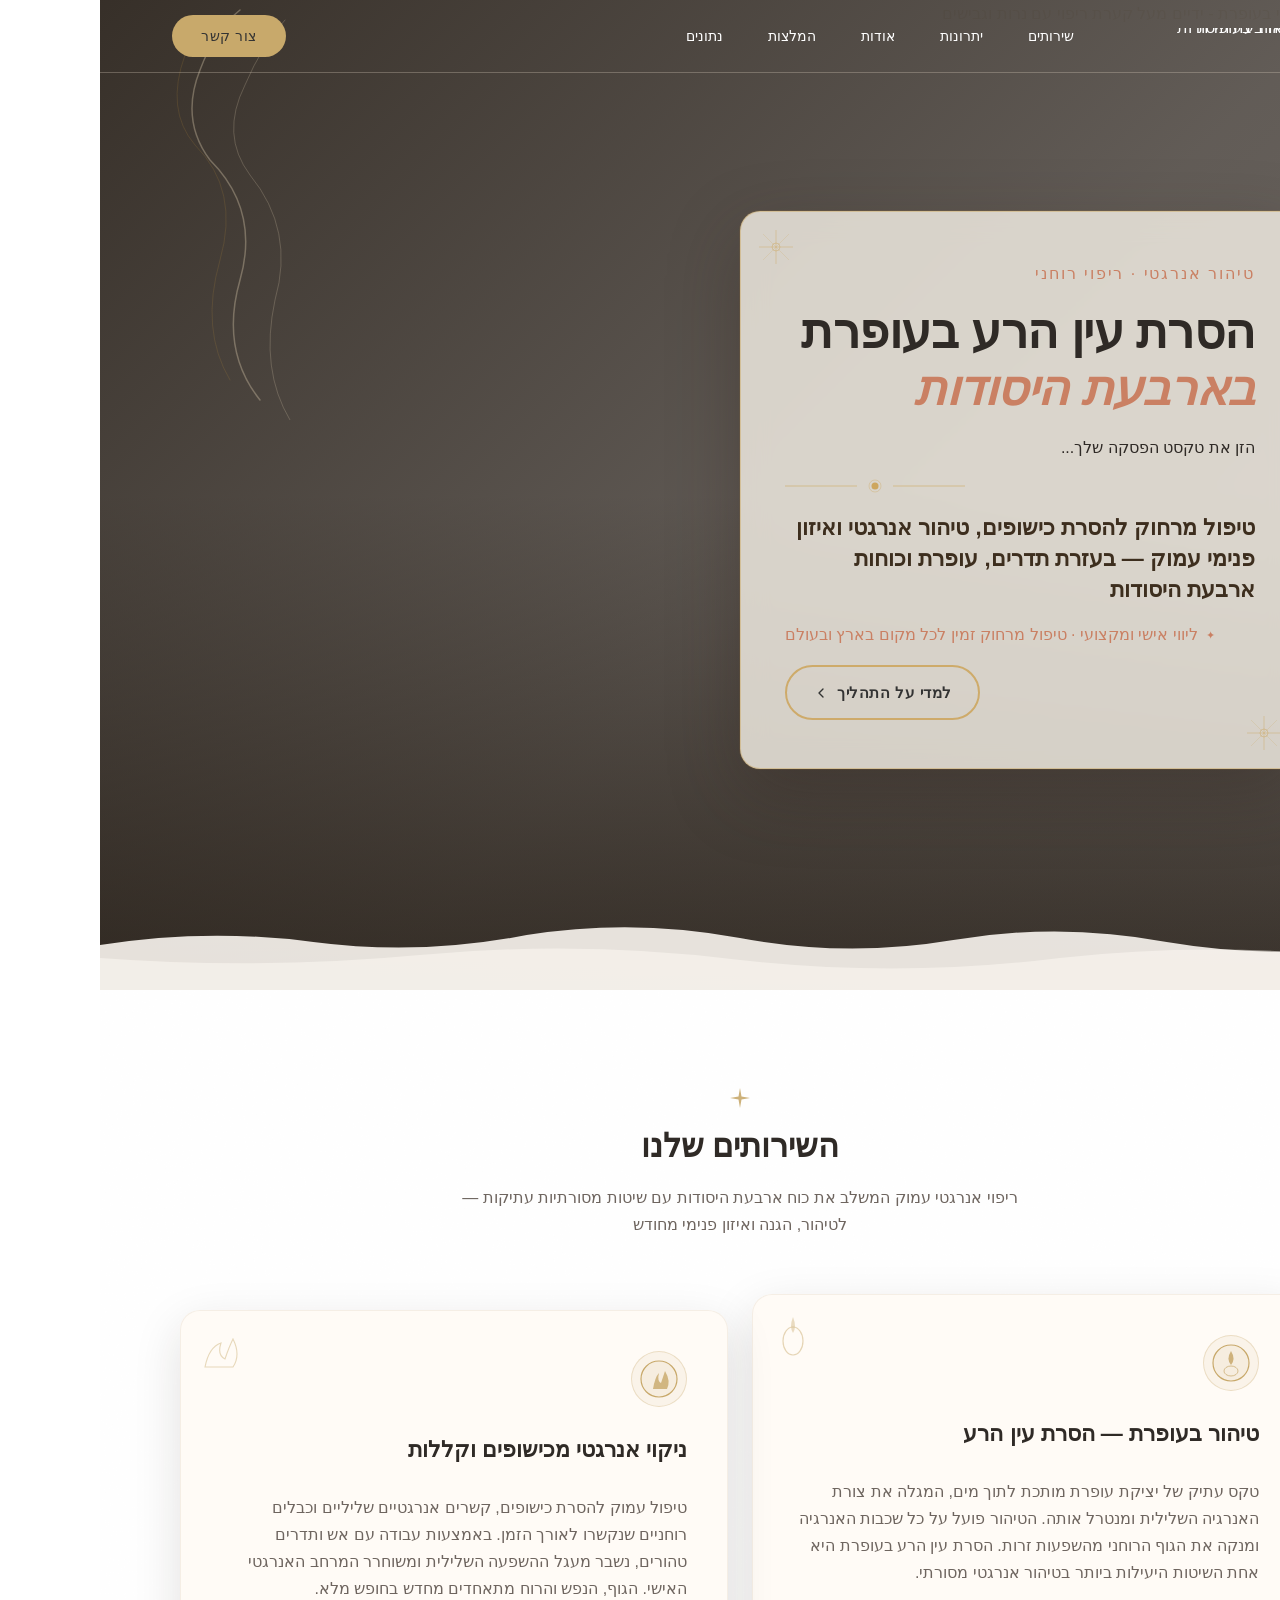
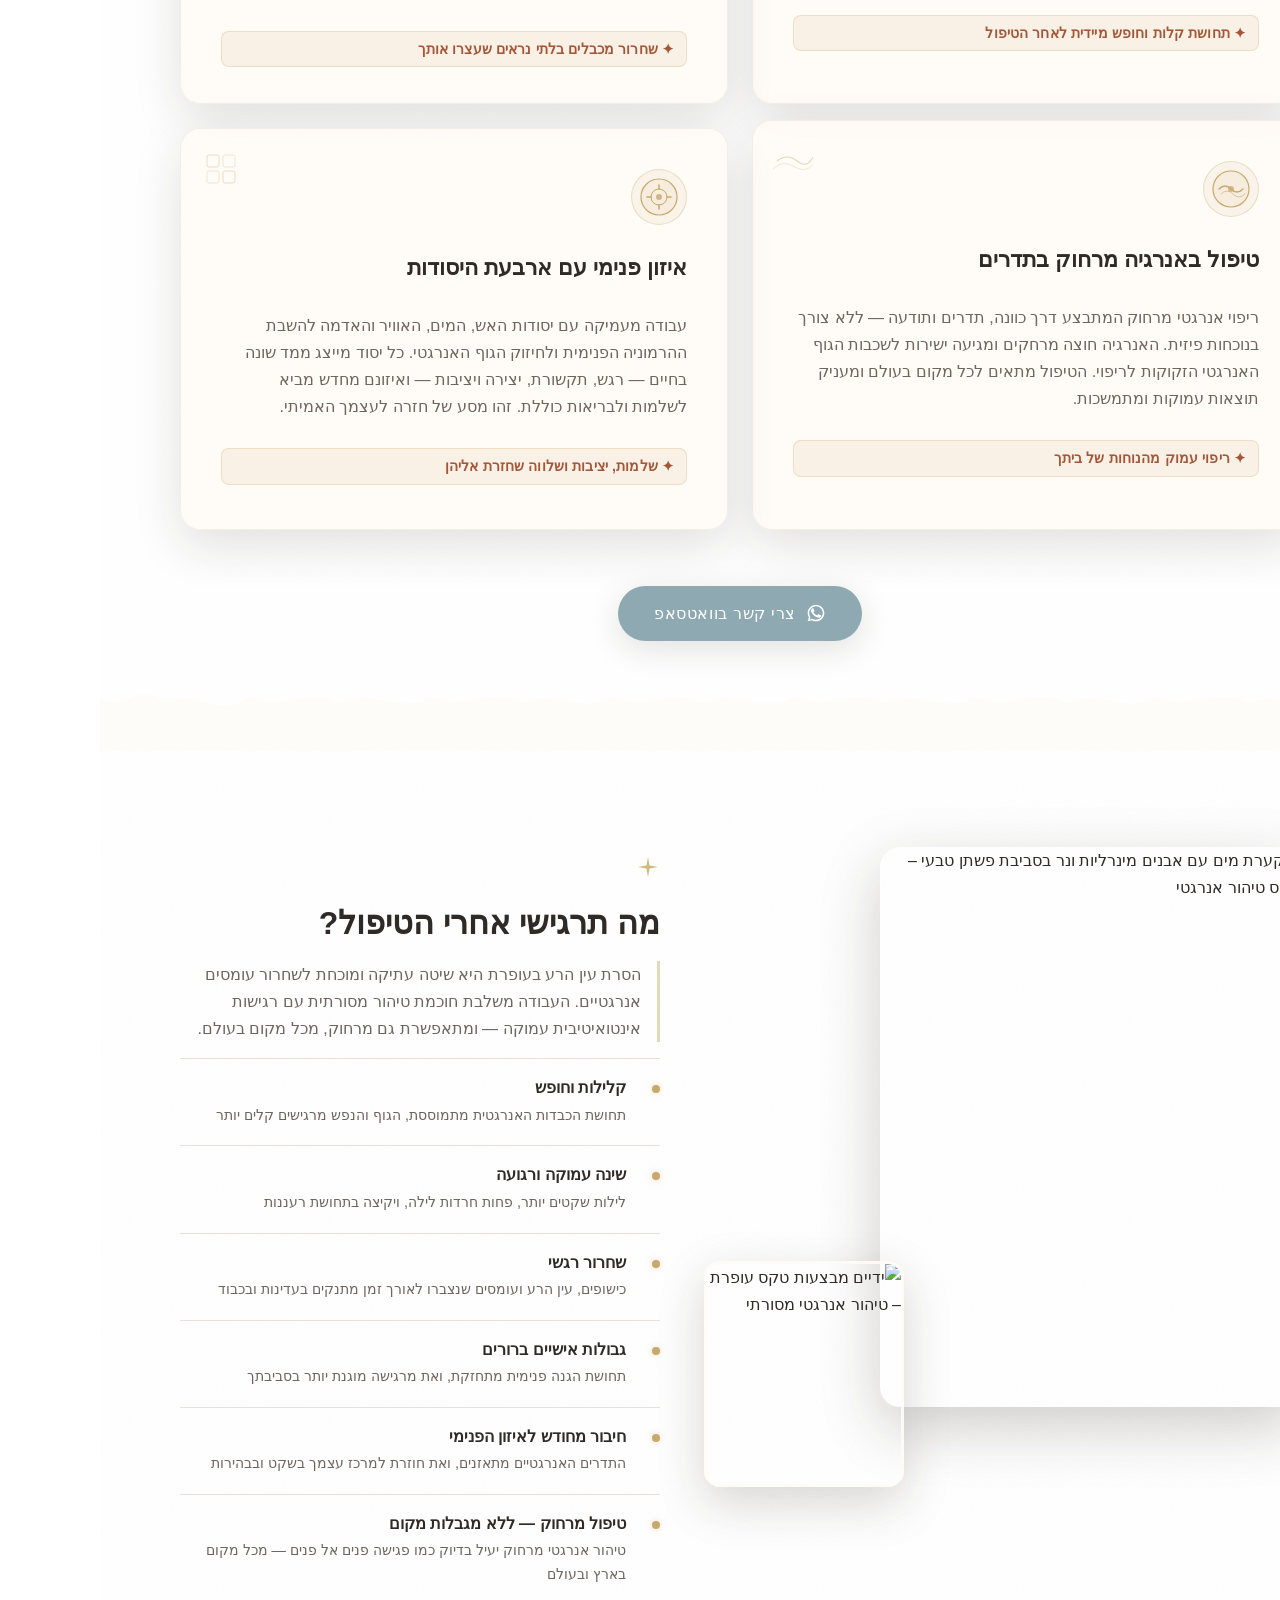
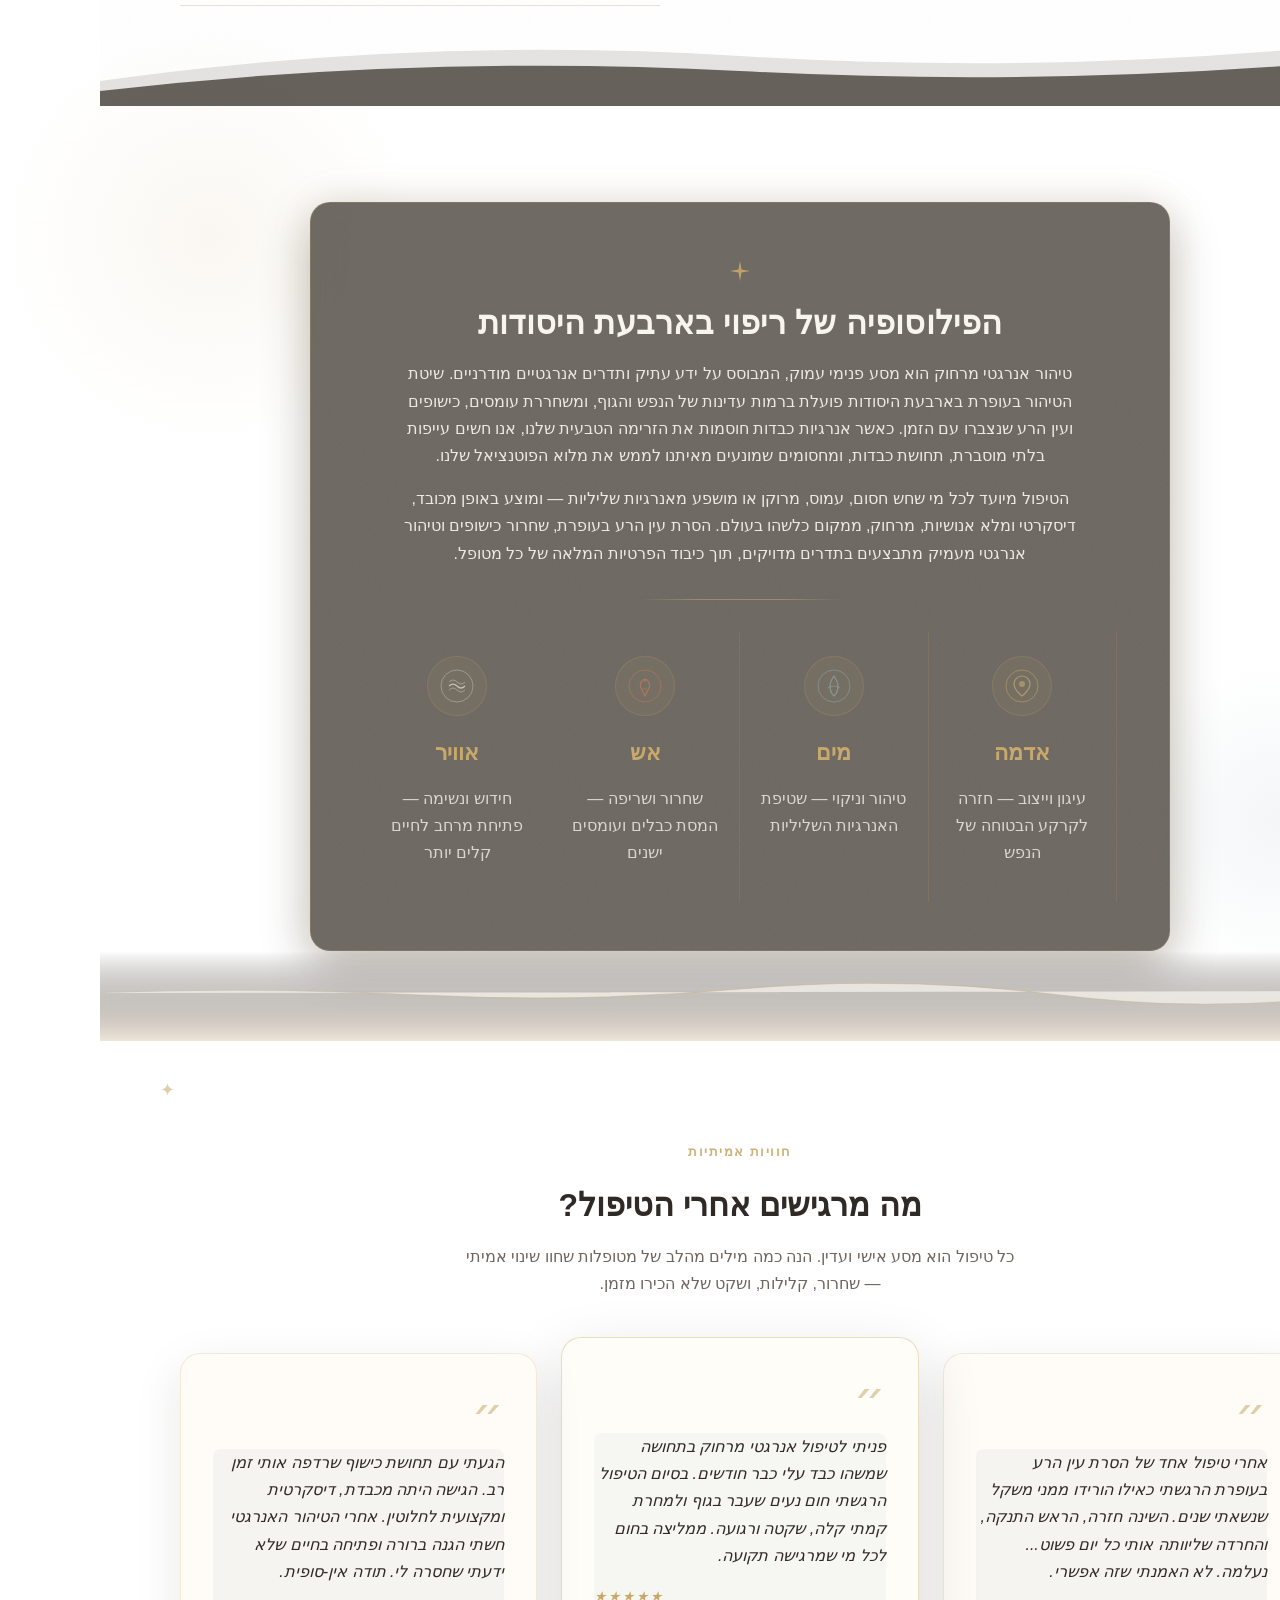
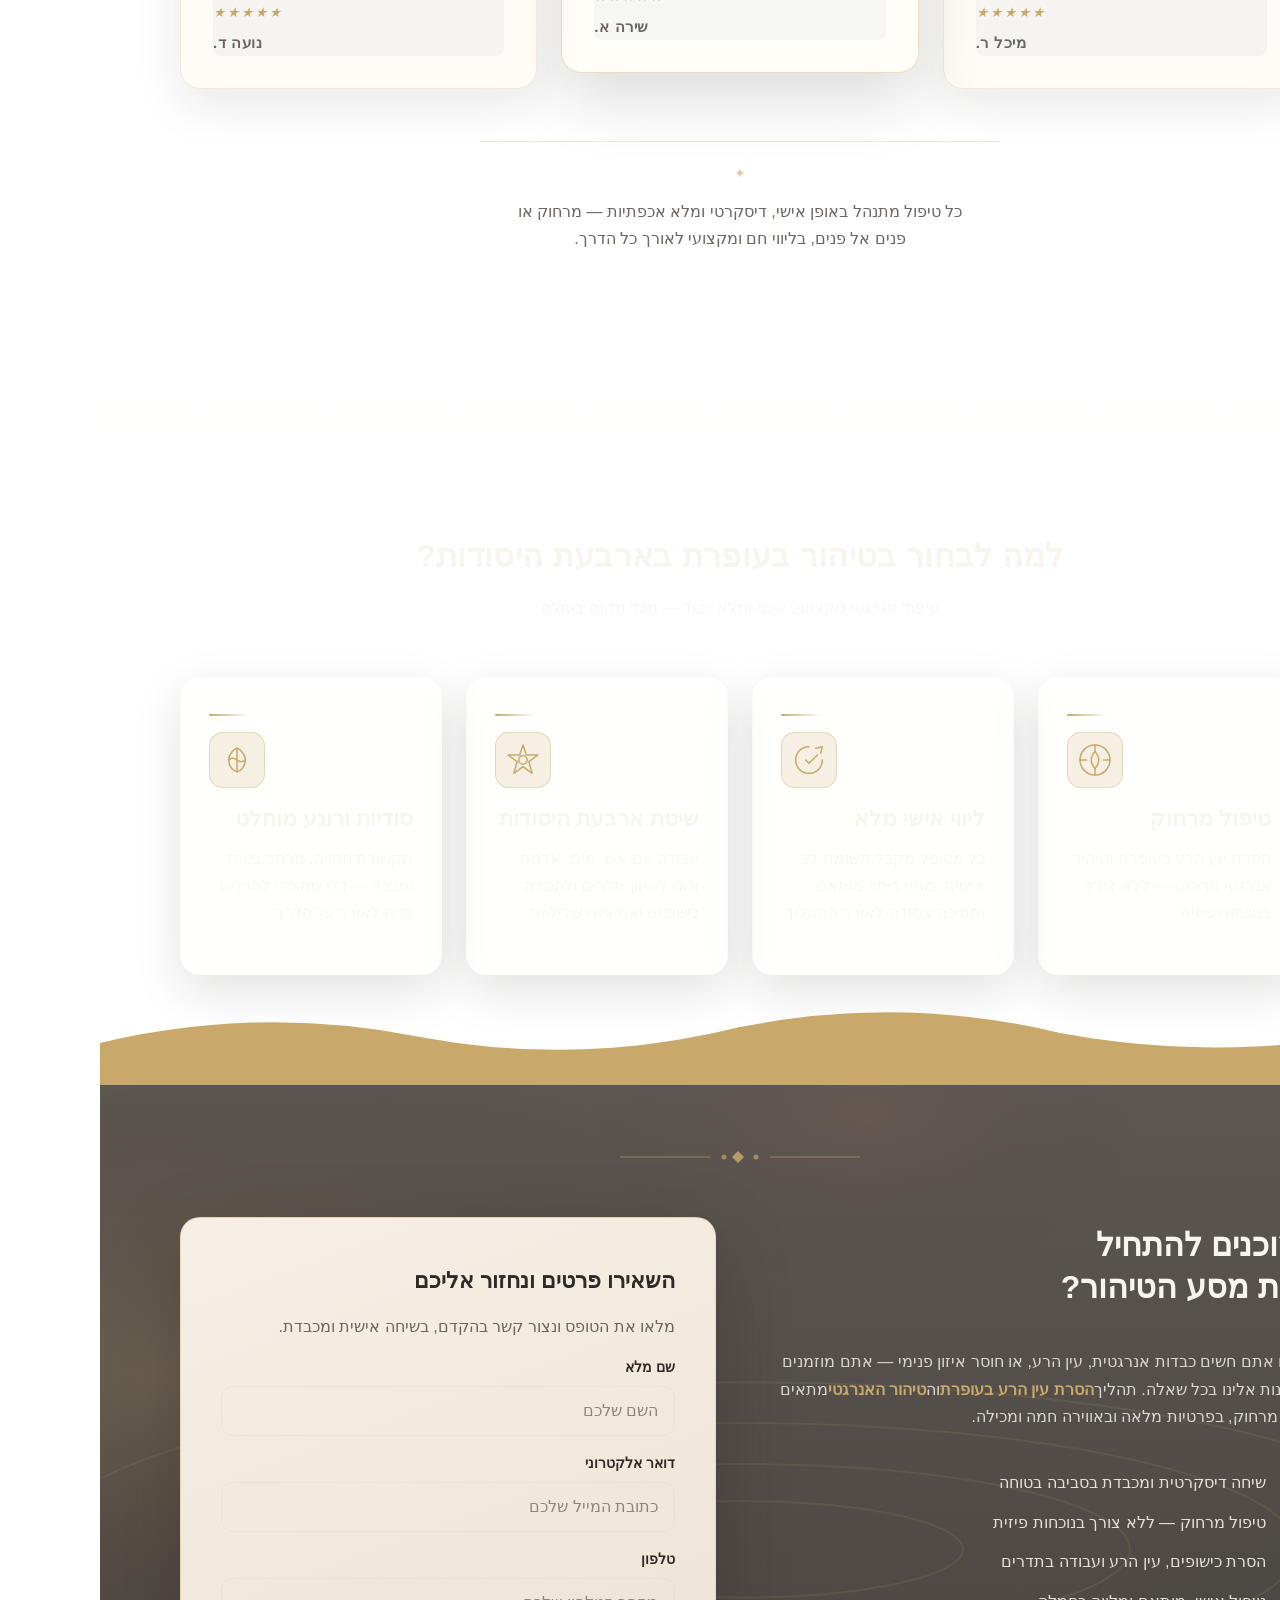
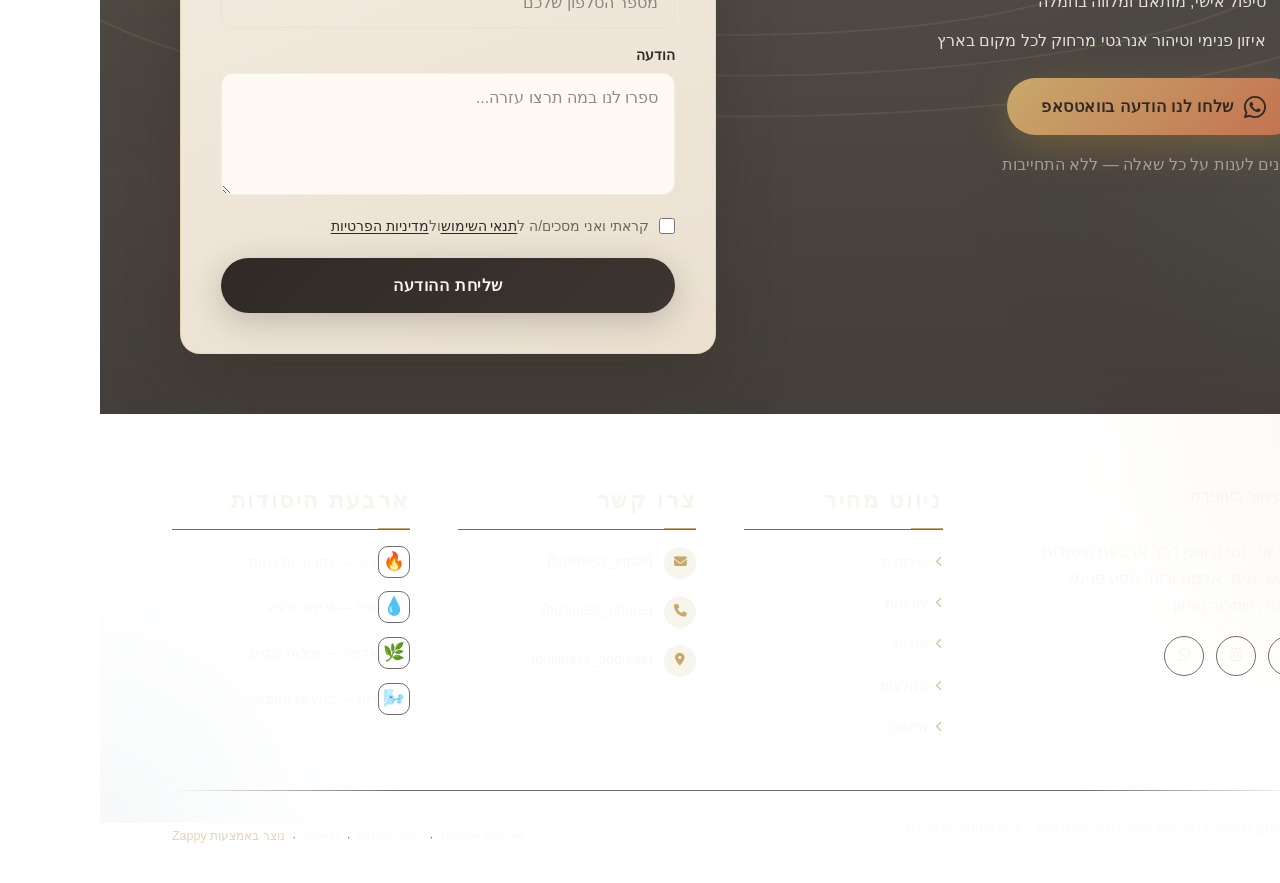
==== commit 6d4b37ba: "Background sync: Progressive GitHub Sync" ====
--- a/public/index.html
+++ b/public/index.html
@@ -1 +1 @@
-<!doctype html><html dir="rtl" lang="he"><head><meta charset="UTF-8"><meta content="width=device-width,initial-scale=1" name="viewport"><meta content="index, follow" name="robots"><title>הסרת עין הרע בעופרת — טיהור בעופרת בארבעת היסודות</title><meta content="A spiritual and energetic healing practice focused on lead-pouring (עופרת) as a traditional method for removing the evil eye, curses, and negative energies. The" name="description"><meta content="הסרת עין הרע בעופרת, הסרת כישופים, טיהור אנרגטי, הסרת עין הרע בעופרת, טיהור אנרגטי מרחוק" name="keywords"><link href="/assets/favicon.ico" rel="icon" type="image/x-icon"><link href="/assets/favicon-16x16.png" rel="icon" type="image/png" sizes="16x16"><link href="/assets/favicon-32x32.png" rel="icon" type="image/png" sizes="32x32"><link href="/assets/favicon-48x48.png" rel="icon" type="image/png" sizes="48x48"><link href="/assets/favicon-192x192.png" rel="icon" type="image/png" sizes="192x192"><link href="/assets/favicon-512x512.png" rel="icon" type="image/png" sizes="512x512"><link href="/assets/apple-touch-icon.png" rel="apple-touch-icon"><script>!function(){"use strict";var t="0f71eb76-64d7-403d-bdd6-6f4e79e897e3",e="https://api.zappy5.com/api/analytics/track",a=18e5,n=2592e6,o=!0,i=!0,r=!0;var s=function(){var e="zappy_visitor_"+t,a=null;try{if(a=localStorage.getItem(e)){var o=JSON.parse(a),i=Date.now();if(i-o.created<n)return o.lastSeen=i,localStorage.setItem(e,JSON.stringify(o)),o.id}}catch(t){console.warn("Zappy Analytics: LocalStorage not available")}var r="zv_"+Date.now()+"_"+Math.random().toString(36).substr(2,9);try{localStorage.setItem(e,JSON.stringify({id:r,created:Date.now(),lastSeen:Date.now()}))}catch(t){}return r}(),c=function(){var e="zappy_session_"+t,n=null;try{if(n=sessionStorage.getItem(e)){var o=JSON.parse(n),i=Date.now();if(i-o.timestamp<a)return o.timestamp=i,sessionStorage.setItem(e,JSON.stringify(o)),o.id}}catch(t){console.warn("Zappy Analytics: SessionStorage not available")}var r="zs_"+Date.now()+"_"+Math.random().toString(36).substr(2,9);try{sessionStorage.setItem(e,JSON.stringify({id:r,timestamp:Date.now()}))}catch(t){}return r}();function l(a,n){n=n||{};var o={website_id:t,event_type:a,page_path:window.location.pathname,referrer:document.referrer||"direct",visitor_id:s,session_id:c,metadata:n};if(navigator.sendBeacon){var i=new Blob([JSON.stringify(o)],{type:"application/json"});navigator.sendBeacon(e,i)}else fetch(e,{method:"POST",headers:{"Content-Type":"application/json"},body:JSON.stringify(o),keepalive:!0}).catch(function(t){console.warn("Zappy Analytics: Failed to track event",t)})}o&&l("pageview",{title:document.title,url:window.location.href}),i&&document.addEventListener("click",function(t){var e=t.target;if("BUTTON"===e.tagName||e.closest("button")){var a="BUTTON"===e.tagName?e:e.closest("button");l("click",{element:"button",text:a.textContent.trim().substring(0,100),id:a.id||null,class:a.className||null})}else if("A"===e.tagName||e.closest("a")){var n="A"===e.tagName?e:e.closest("a");l("navigation",{element:"link",text:n.textContent.trim().substring(0,100),href:n.href,external:n.hostname!==window.location.hostname})}},!0),r&&document.addEventListener("submit",function(t){var e=t.target;l("form_submit",{form_id:e.id||null,form_name:e.name||null,form_action:e.action||null,form_method:e.method||"GET"})},!0);var d=Date.now();window.addEventListener("beforeunload",function(){l("page_unload",{time_on_page:Math.floor((Date.now()-d)/1e3),page_path:window.location.pathname})}),window.zappyAnalytics={track:l,getVisitorId:function(){return s},getSessionId:function(){return c}}}()</script><meta content="הסרת עין הרע בעופרת — טיהור בעופרת בארבעת היסודות" property="og:title"><meta content="A spiritual and energetic healing practice focused on lead-pouring (עופרת) as a traditional method for removing the evil eye, curses, and negative energies. The" property="og:description"><meta content="summary_large_image" name="twitter:card"><meta content="הסרת עין הרע בעופרת — טיהור בעופרת בארבעת היסודות" name="twitter:title"><meta content="A spiritual and energetic healing practice focused on lead-pouring (עופרת) as a traditional method for removing the evil eye, curses, and negative energies. The" name="twitter:description"><meta content="website" property="og:type"><meta content="he_IL" property="og:locale"><link href="https://cdnjs.cloudflare.com/ajax/libs/font-awesome/6.4.0/css/all.min.css" rel="stylesheet"><link href="/assets/favicon.ico" rel="icon" type="image/x-icon"><link href="/assets/favicon-16x16.png" rel="icon" type="image/png" sizes="16x16"><link href="/assets/favicon-32x32.png" rel="icon" type="image/png" sizes="32x32"><link href="/assets/favicon-48x48.png" rel="icon" type="image/png" sizes="48x48"><link href="/assets/favicon-192x192.png" rel="icon" type="image/png" sizes="192x192"><link href="/assets/favicon-512x512.png" rel="icon" type="image/png" sizes="512x512"><link href="/assets/apple-touch-icon.png" rel="apple-touch-icon"><link href="https://cdn.jsdelivr.net/npm/vanilla-cookieconsent@3/dist/cookieconsent.css" rel="stylesheet"><script src="https://cdn.jsdelivr.net/npm/vanilla-cookieconsent@3/dist/cookieconsent.umd.js"></script><script src="https://cdn.jsdelivr.net/gh/mickidum/acc_toolbar/acctoolbar/acctoolbar.min.js"></script><link href="/styles.css" rel="stylesheet"><style id="zappy-dropdown-submenu-styles">#navMenu li:has(.sub-menu),.nav-menu li:has(.sub-menu),.navbar li:has(.sub-menu),nav li:has(.sub-menu){position:relative}#navMenu .sub-menu,.nav-menu .sub-menu,.navbar .sub-menu,nav .sub-menu{display:block!important;position:absolute!important;top:100%;left:0;min-width:220px;background:#fff;border-radius:8px;box-shadow:0 8px 25px rgba(0,0,0,.15);padding:8px 0;opacity:0;visibility:hidden;transform:translateY(10px);transition:all .3s ease;z-index:1000;list-style:none;pointer-events:none}#navMenu li:hover>.sub-menu,.nav-menu li:hover>.sub-menu,.navbar li:hover>.sub-menu,nav li:hover>.sub-menu{opacity:1!important;visibility:visible!important;transform:translateY(0)!important;pointer-events:auto!important}.sub-menu li{list-style:none;margin:0;padding:0}.sub-menu a{display:block!important;padding:10px 16px!important;color:var(--text-dark,#333)!important;font-weight:500;text-decoration:none;white-space:nowrap;transition:background-color .2s}.sub-menu .zappy-nav-child>a{padding-left:28px!important;font-size:.9em!important;opacity:.85!important}[dir=rtl] .sub-menu .zappy-nav-child>a,html[lang=ar] .sub-menu .zappy-nav-child>a,html[lang=he] .sub-menu .zappy-nav-child>a{padding-left:10px!important;padding-right:28px!important}.sub-menu .zappy-nav-parent>a{font-weight:600!important}.sub-menu a:hover{background-color:#f5f5f5}[dir=rtl] .nav-menu .sub-menu,[dir=rtl] .navbar .sub-menu,[dir=rtl] nav .sub-menu,html[lang=ar] .nav-menu .sub-menu,html[lang=ar] .navbar .sub-menu,html[lang=ar] nav .sub-menu,html[lang=he] .nav-menu .sub-menu,html[lang=he] .navbar .sub-menu,html[lang=he] nav .sub-menu{left:auto!important;right:0!important}.sub-menu:empty,.sub-menu:not(:has(li)):not(:has(> a)),.sub-menu:not(:has(li:not(.zappy-hidden-menu-item))):not(:has(> a)){display:none!important;opacity:0!important;visibility:hidden!important;pointer-events:none!important}li:has(.menu-group-title):hover>.sub-menu{opacity:1!important;visibility:visible!important;transform:translateY(0)!important;pointer-events:auto!important}#navMenu>li>.menu-group-title,.nav-menu>li>.menu-group-title{display:inline-block;padding:.5rem 1rem;cursor:default;user-select:none}@media (max-width:768px){#navMenu .sub-menu,.nav-menu .sub-menu,.navbar .sub-menu,nav .sub-menu{position:static!important;transform:none!important;box-shadow:none!important;background:0 0!important;max-height:0;overflow:hidden;opacity:0;visibility:hidden;transition:max-height .3s ease,opacity .3s ease;padding:0!important;border-radius:0!important}#navMenu .sub-menu.mobile-expanded,.nav-menu .sub-menu.mobile-expanded,.navbar .sub-menu.mobile-expanded{max-height:none!important;overflow-y:visible!important;opacity:1!important;visibility:visible!important;padding:8px 0 8px 16px!important}[dir=rtl] .sub-menu.mobile-expanded,html[lang=he] .sub-menu.mobile-expanded{padding:8px 16px 8px 0!important}#navMenu li:hover>.sub-menu,.nav-menu li:hover>.sub-menu,.navbar li:hover>.sub-menu,nav li:hover>.sub-menu{opacity:0;visibility:hidden;pointer-events:none}#navMenu li>.sub-menu.mobile-expanded,.nav-menu li>.sub-menu.mobile-expanded,.navbar li>.sub-menu.mobile-expanded,nav li>.sub-menu.mobile-expanded{opacity:1!important;visibility:visible!important;pointer-events:auto!important}#navMenu li:has(.sub-menu),.nav-menu li:has(.sub-menu),.navbar li:has(.sub-menu),nav li:has(.sub-menu){display:flex!important;flex-wrap:wrap!important;align-items:center!important;position:relative!important;min-height:44px!important}#navMenu li:has(.sub-menu)>a,.nav-menu li:has(.sub-menu)>a,.navbar li:has(.sub-menu)>a,nav li:has(.sub-menu)>a{flex:1!important;min-width:0!important}#navMenu li:has(.sub-menu)>.menu-group-title,.nav-menu li:has(.sub-menu)>.menu-group-title,.navbar li:has(.sub-menu)>.menu-group-title,nav li:has(.sub-menu)>.menu-group-title{flex:1!important;min-width:0!important;padding:0!important;line-height:inherit!important}#navMenu li:has(.sub-menu)>.sub-menu,.nav-menu li:has(.sub-menu)>.sub-menu,.navbar li:has(.sub-menu)>.sub-menu,nav li:has(.sub-menu)>.sub-menu{flex-basis:100%!important;width:100%!important}#navMenu li:has(.sub-menu)>a [class*=arrow],#navMenu li:has(.sub-menu)>a [class*=chevron],.nav-menu li:has(.sub-menu)>a .fa-angle-down,.nav-menu li:has(.sub-menu)>a .fa-chevron-down,.nav-menu li:has(.sub-menu)>a [class*=arrow],.nav-menu li:has(.sub-menu)>a [class*=chevron],nav li:has(.sub-menu)>a [class*=arrow],nav li:has(.sub-menu)>a [class*=chevron]{display:none!important;visibility:hidden!important}.mobile-submenu-toggle{display:flex!important;align-items:center!important;justify-content:center!important;width:44px!important;height:auto!important;background:0 0!important;border:none!important;cursor:pointer!important;color:var(--text-dark)!important;position:static!important;flex-shrink:0!important;align-self:stretch!important;z-index:2!important;padding:0!important;margin:0!important}.mobile-submenu-toggle::after{content:''!important;width:0!important;height:0!important;border-left:6px solid transparent!important;border-right:6px solid transparent!important;border-top:7px solid currentColor!important;transition:transform .3s ease!important}.mobile-submenu-toggle.expanded::after{transform:rotate(180deg)!important}.sub-menu a{padding:10px 0!important;display:block!important;color:var(--text-dark)!important;white-space:normal!important}.sub-menu .zappy-nav-child>a{padding-left:28px!important;font-size:.9em!important;opacity:.85!important}[dir=rtl] .sub-menu .zappy-nav-child>a,html[lang=ar] .sub-menu .zappy-nav-child>a,html[lang=he] .sub-menu .zappy-nav-child>a{padding-left:0!important;padding-right:28px!important}.sub-menu .zappy-nav-parent>a{font-weight:600!important}#navMenu.active,.nav-menu.active{max-width:100vw!important;overflow-x:hidden!important;box-sizing:border-box!important}.navbar .sub-menu li a,.zappy-products-dropdown .sub-menu a,nav.navbar .sub-menu li a{color:var(--text-dark)!important}}@media (min-width:769px){.mobile-submenu-toggle{display:none!important}}</style><style id="mobile-lang-menu-deployed-css">@media (max-width:768px){.lang-switcher,.nav-container .lang-switcher,.nav-cta-container .lang-switcher,.nav-ecommerce-icons .lang-switcher,.nav-icons-left .lang-switcher,.navbar .lang-switcher,.navbar .nav-cta-container .lang-switcher{display:none!important}.mobile-lang-menu{width:100%;border-top:1px solid rgba(128,128,128,.2);padding:8px 0 0 0;margin-top:8px}.mobile-lang-toggle{display:flex!important;align-items:center;justify-content:space-between;width:100%;padding:12px 16px;background:0 0;border:none;cursor:pointer;font-size:15px;color:inherit;font-family:inherit}.mobile-lang-toggle::after{content:'';display:inline-block;width:8px;height:8px;border-right:2px solid currentColor;border-bottom:2px solid currentColor;transform:rotate(45deg);transition:transform .3s ease;margin-left:8px}.mobile-lang-toggle.expanded::after{transform:rotate(-135deg)}.mobile-lang-options{max-height:0;overflow:hidden;transition:max-height .3s ease}.mobile-lang-options.expanded{max-height:300px}.mobile-lang-option{display:flex!important;align-items:center;gap:10px;padding:10px 24px;text-decoration:none;color:inherit;font-size:14px;font-family:inherit}.mobile-lang-option:hover{background:rgba(128,128,128,.1)}.mobile-lang-option.active{font-weight:600;opacity:.7;pointer-events:none}.mobile-lang-option img{width:20px;height:20px;border-radius:50%}}@media (min-width:769px){.mobile-lang-menu{display:none!important}}</style><style id="zappy-widget-visibility">#mic-access-tool-box,#mic-access-tool-general-button,#mic-init-access-tool #mic-access-tool-box,#mic-init-access-tool #mic-access-tool-general-button,#mic-init-access-tool .mic-access-tool-general-button,._access-icon,._access-menu,.mic-access-tool-box,.mic-access-tool-general-button,div[id*=mic-access-tool-box]{display:none!important;visibility:hidden!important;opacity:0!important;pointer-events:none!important}</style></head><body><nav class="navbar" dir="rtl"><button class="mobile-toggle" aria-label="Menu" id="mobileToggle"><svg viewBox="0 0 24 24" height="24" width="24" fill="none" class="hamburger-icon"><path d="M3 12h18M3 6h18M3 18h18" stroke="currentColor" stroke-width="2" stroke-linecap="round"></path></svg><svg viewBox="0 0 24 24" height="24" width="24" fill="none" class="close-icon" style="display:none"><path d="M18 6L6 18M6 6l12 12" stroke="currentColor" stroke-width="2" stroke-linecap="round"></path></svg></button><button class="phone-header-btn" aria-label="Call" data-phone="[business_phone]"><svg viewBox="0 0 24 24" height="20" width="20" fill="currentColor"><path d="M22 16.92v3a2 2 0 0 1-2.18 2 19.79 19.79 0 0 1-8.63-3.07 19.5 19.5 0 0 1-6-6 19.79 19.79 0 0 1-3.07-8.67A2 2 0 0 1 4.11 2h3a2 2 0 0 1 2 1.72 12.84 12.84 0 0 0 .7 2.81 2 2 0 0 1-.45 2.11L8.09 9.91a16 16 0 0 0 6 6l1.27-1.27a2 2 0 0 1 2.11-.45 12.84 12.84 0 0 0 2.81.7A2 2 0 0 1 22 16.92z"></path></svg></button><div class="nav-container"><div class="nav-right-group"><div class="nav-brand"><a href="/" class="logo-link"><img alt="טיהור בעופרת בארבעת היסודות" src="/assets/logo.webp" class="logo"></a></div><ul class="nav-menu" id="navMenu"><li><a href="#services">שירותים</a></li><li><a href="#benefits">יתרונות</a></li><li><a href="#about">אודות</a></li><li><a href="#testimonials">המלצות</a></li><li><a href="#stats">נתונים</a></li></ul></div><div class="nav-cta-container"><a href="#contact" class="nav-cta-btn">צור קשר</a></div></div></nav><script>window.addEventListener("load",function(){const e=document.querySelector(".navbar, nav, header");if(!e)return void console.log("[Navbar] Navbar element not found");let t=document.getElementById("mobileToggle")||document.querySelector(".mobile-toggle")||document.querySelector(".hamburger")||document.querySelector(".hamburger-menu")||document.querySelector(".menu-toggle")||document.querySelector(".burger-menu")||document.querySelector('[aria-label="Menu"]')||document.querySelector('[aria-label="תפריט"]');const o=document.querySelector(".phone-header-btn"),n=window.getComputedStyle(e);let r=n.backgroundColor;if(console.log("[Navbar] Initial navbar background:",r),"transparent"===r||"rgba(0, 0, 0, 0)"===r||r.startsWith("rgba")&&r.includes(", 0)")){const e=n.backgroundImage;if(e&&"none"!==e)console.log("[Navbar] Navbar has background image/gradient, using dark text"),r="rgb(240, 240, 240)";else{const e=window.getComputedStyle(document.body).backgroundColor;console.log("[Navbar] Navbar transparent, using body background:",e),r=e}}const i=r.match(/\d+/g);if(i&&i.length>=3){const e=(.299*parseInt(i[0])+.587*parseInt(i[1])+.114*parseInt(i[2]))/255;console.log("[Navbar] Mobile button colors preserved from Claude CSS (luminance:",e.toFixed(2)+")");const n=document.createElement("style");n.id="zappy-mobile-nav-fix";document.documentElement.lang;document.documentElement.dir,n.textContent='\n        /* Hide mobile buttons on desktop, show only on mobile */\n        @media (min-width: 769px) {\n          .mobile-toggle,\n          .phone-header-btn {\n            display: none !important;\n          }\n        }\n        \n        /* Show and position mobile buttons correctly on mobile */\n        @media (max-width: 768px) {\n          .mobile-toggle,\n          .phone-header-btn {\n            position: absolute !important;\n            top: 50% !important;\n            transform: translateY(-50%) !important;\n            z-index: 1001 !important;\n            display: flex !important;\n            align-items: center !important;\n            justify-content: center !important;\n            width: 36px !important;\n            height: 36px !important;\n            border-radius: 50% !important;\n            border: none !important;\n            cursor: pointer !important;\n            padding: 6px !important;\n            background: none !important;\n            color: var(--nav-text, var(--text-dark)) !important;\n          }\n          \n          /* LTR positioning (default): hamburger LEFT, phone RIGHT */\n          html:not([dir="rtl"]):not([lang="he"]):not([lang="ar"]) .mobile-toggle,\n          html[dir="ltr"] .mobile-toggle {\n            left: 12px !important;\n            right: auto !important;\n          }\n          html:not([dir="rtl"]):not([lang="he"]):not([lang="ar"]) .phone-header-btn,\n          html[dir="ltr"] .phone-header-btn {\n            right: 12px !important;\n            left: auto !important;\n          }\n          \n          /* RTL positioning: hamburger RIGHT, phone LEFT */\n          html[dir="rtl"] .mobile-toggle,\n          html[lang="he"] .mobile-toggle,\n          html[lang="ar"] .mobile-toggle {\n            right: 12px !important;\n            left: auto !important;\n          }\n          html[dir="rtl"] .phone-header-btn,\n          html[lang="he"] .phone-header-btn,\n          html[lang="ar"] .phone-header-btn {\n            left: 12px !important;\n            right: auto !important;\n          }\n          \n          /* CRITICAL: Ensure nav-container has min-height on mobile */\n          /* All children are positioned absolutely/fixed on mobile, so height:auto collapses to 0 */\n          .nav-container {\n            min-height: 70px !important;\n            position: relative !important;\n          }\n          \n          /* Ensure SVG icons are properly sized and inherit color */\n          .mobile-toggle svg,\n          .phone-header-btn svg {\n            width: 24px !important;\n            height: 24px !important;\n            /* Don\'t force display - let JavaScript control hamburger/close toggle */\n          }\n          \n          /* Reset nav-cta-container on mobile - remove desktop box-shadow/padding */\n          /* that creates a visible ghost box when CTA button is hidden */\n          .nav-cta-container {\n            box-shadow: none !important;\n            padding: 0 !important;\n          }\n          \n          /* Hide nav-cta-container entirely on mobile when there\'s no lang-switcher */\n          /* (only the CTA button is inside, and it\'s hidden on mobile) */\n          .nav-cta-container:not(:has(.lang-switcher)) {\n            display: none !important;\n          }\n          \n          /* CRITICAL: Prevent hero image fade gradient from bleeding over headline text */\n          /* The .image-fade-gradient has bottom: -30px (extends below parent) */\n          /* On mobile stacked layout, this overlaps the h1 text below the image */\n          .hero-image-column {\n            overflow: hidden !important;\n          }\n          .image-fade-gradient {\n            bottom: 0 !important;\n          }\n          \n          /* Hide desktop language switcher on mobile - hamburger menu handles it */\n          /* High specificity to override stored CSS */\n          .lang-switcher,\n          .nav-cta-container .lang-switcher,\n          .nav-container .lang-switcher,\n          .navbar .lang-switcher,\n          .navbar .nav-cta-container .lang-switcher {\n            display: none !important;\n          }\n        }\n      ';const r=document.getElementById("zappy-mobile-nav-fix");r&&r.remove(),document.head.appendChild(n),console.log("[Navbar] Critical CSS injected for mobile nav positioning");const l=window.innerWidth<=768;if(t){const e=t.querySelector(".hamburger-icon"),o=t.querySelector(".close-icon");e&&(e.style.setProperty("width","24px","important"),e.style.setProperty("height","24px","important"),e.style.setProperty("display","block","important")),o&&(o.style.setProperty("width","24px","important"),o.style.setProperty("height","24px","important"),o.style.setProperty("display","none","important")),l?(t.style.setProperty("position","absolute","important"),t.style.setProperty("top","50%","important"),t.style.setProperty("transform","translateY(-50%)","important"),t.style.setProperty("z-index","1001","important"),t.style.removeProperty("left"),t.style.removeProperty("right"),console.log("[Navbar] Mobile toggle positioning applied (mobile viewport)")):(t.style.removeProperty("position"),t.style.removeProperty("top"),t.style.removeProperty("transform"),t.style.removeProperty("z-index"),t.style.removeProperty("left"),t.style.removeProperty("right"),console.log("[Navbar] Desktop viewport - cleared mobile toggle inline positioning"))}if(o){const e=o.querySelector("svg");e&&(e.style.width="24px",e.style.height="24px",e.setAttribute("width","24"),e.setAttribute("height","24")),l?(o.style.setProperty("position","absolute","important"),o.style.setProperty("top","50%","important"),o.style.setProperty("transform","translateY(-50%)","important"),o.style.setProperty("z-index","1001","important"),o.style.removeProperty("left"),o.style.removeProperty("right"),console.log("[Navbar] Phone button positioning applied (mobile viewport)")):(o.style.removeProperty("position"),o.style.removeProperty("top"),o.style.removeProperty("transform"),o.style.removeProperty("z-index"),o.style.removeProperty("left"),o.style.removeProperty("right"),console.log("[Navbar] Desktop viewport - cleared phone button inline positioning"))}}else console.log("[Navbar] Could not parse background color:",r);t=document.getElementById("mobileToggle")||document.querySelector(".mobile-toggle")||document.querySelector(".hamburger")||document.querySelector(".hamburger-menu")||document.querySelector(".menu-toggle")||document.querySelector(".burger-menu")||document.querySelector('[aria-label="Menu"]')||document.querySelector('[aria-label="תפריט"]');const l=document.getElementById("navMenu")||document.querySelector(".nav-menu")||document.querySelector(".nav-links")||document.querySelector("nav ul:not(.submenu)");if(!t||!l)return void console.log("[Navbar] Mobile toggle or menu not found:",{toggle:!!t,menu:!!l});l.id||(l.id="navMenu"),console.log("[Navbar] Initializing mobile menu...");const a=t.cloneNode(!0);t.parentNode.replaceChild(a,t),a.addEventListener("click",function(e){e.preventDefault(),e.stopPropagation();const t=this.querySelector(".hamburger-icon"),o=this.querySelector(".close-icon");l.classList.contains("active")?(l.classList.remove("active"),t&&t.style.setProperty("display","block","important"),o&&o.style.setProperty("display","none","important"),document.body.style.overflow="",console.log("[Navbar] Menu closed")):(l.classList.add("active"),t&&t.style.setProperty("display","none","important"),o&&o.style.setProperty("display","block","important"),document.body.style.overflow="hidden",console.log("[Navbar] Menu opened"))}),l.querySelectorAll("a").forEach(function(e){e.addEventListener("click",function(){if("#"===this.getAttribute("href"))return;const e=a.querySelector(".hamburger-icon"),t=a.querySelector(".close-icon");l.classList.remove("active"),e&&e.style.setProperty("display","block","important"),t&&t.style.setProperty("display","none","important"),document.body.style.overflow="",console.log("[Navbar] Menu closed (link clicked)")})});var s=l.querySelectorAll(".dropdown-toggle");s.forEach(function(e){e.addEventListener("click",function(e){e.preventDefault(),e.stopPropagation();var t=this.closest(".nav-dropdown");t&&(t.parentNode.querySelectorAll(".nav-dropdown.open").forEach(function(e){e!==t&&e.classList.remove("open")}),t.classList.toggle("open"),console.log("[Navbar] Dropdown toggled:",t.classList.contains("open")?"open":"closed"))})}),document.addEventListener("click",function(e){e.target.closest(".nav-dropdown")||document.querySelectorAll(".nav-dropdown.open").forEach(function(e){e.classList.remove("open")})}),console.log("[Navbar] Dropdown handlers initialized for "+s.length+" dropdowns"),o&&o.addEventListener("click",function(){const e=document.querySelectorAll('a[href^="tel:"]'),t=e.length>0?e[0].getAttribute("href").replace("tel:",""):"[business_phone]";window.location.href="tel:"+t,console.log("[Navbar] Phone button clicked")}),console.log("[Navbar] Mobile menu initialized successfully");const p=function(){const e=document.querySelector(".whatsapp-float");e&&(window.innerWidth>=769?(e.style.setProperty("display","none","important"),e.style.setProperty("visibility","hidden","important"),e.style.setProperty("opacity","0","important"),e.style.setProperty("pointer-events","none","important"),console.log("[WhatsApp] Button hidden on desktop")):(e.style.removeProperty("display"),e.style.removeProperty("visibility"),e.style.removeProperty("opacity"),e.style.removeProperty("pointer-events"),console.log("[WhatsApp] Button visible on mobile")))};let c;p(),window.addEventListener("resize",function(){clearTimeout(c),c=setTimeout(p,100)})})</script><main><section class="index-hero-section" data-layout-spec="בית-hero" dir="rtl" id="hero-dup-1777482948725" data-hero-type="fullscreen-scrim"><div class="index-hero-bg"><img alt="טיהור אנרגטי בעופרת - ידיים מעל קערת ריפוי עם נרות וגבישים" src="/assets/site-index-hero-image-1.webp" data-context="Intimate sacred healing scene: close-up of weathered feminine hands hovering above a dark ceramic bowl filled with molten lead and shimmering water, surrounded by lit beeswax candles casting warm golden glow, smooth river stones and raw crystals arranged nearby, wisps of white smoke rising, water reflections creating luminous patterns, dried herbs and a small copper vessel in the background, earthy textures of linen and clay, mystical yet photographic warmth, soft bokeh, spiritual ritual atmosphere" data-placeholder="index-hero-image-1" height="900" width="1400" data-element-id="img-1777482996221-tiges4y5z" data-element-type="image" data-hero-background="true" data-hero-bg="true" style="object-position:50% 50%"></div><div class="index-hero-scrim" aria-hidden="true"></div><div class="index-hero-smoke-decor" aria-hidden="true"><svg viewBox="0 0 320 420" xmlns="http://www.w3.org/2000/svg" aria-hidden="true" data-no-icon-edit="true" fill="none"><path d="M160,400 Q120,350 140,280 Q160,210 110,160 Q80,120 100,70 Q115,30 140,10" fill="none" opacity="0.38" stroke="#D4C4A8" stroke-width="1.5" stroke-linecap="round"></path><path d="M190,420 Q160,370 175,300 Q195,230 150,175 Q120,135 145,85 Q162,45 185,20" fill="none" opacity="0.25" stroke="#D4C4A8" stroke-width="1" stroke-linecap="round"></path><path d="M130,380 Q100,330 120,260 Q140,190 95,145 Q65,110 85,55" fill="none" opacity="0.20" stroke="#C9973A" stroke-width="0.8" stroke-linecap="round"></path></svg></div><div class="index-hero-container"><div class="index-hero-card"><span class="index-hero-corner index-hero-corner--tr" aria-hidden="true"><svg viewBox="0 0 38 38" xmlns="http://www.w3.org/2000/svg" height="38" width="38" fill="none" aria-hidden="true" data-no-icon-edit="true"><line x1="19" x2="19" y1="2" y2="36" stroke="#C9973A" stroke-width="0.8" opacity="0.45"></line><line x1="2" x2="36" y1="19" y2="19" stroke="#C9973A" stroke-width="0.8" opacity="0.45"></line><line x1="6" x2="32" y1="6" y2="32" stroke="#C9973A" stroke-width="0.6" opacity="0.3"></line><line x1="32" x2="6" y1="6" y2="32" stroke="#C9973A" stroke-width="0.6" opacity="0.3"></line><circle cx="19" cy="19" r="4" stroke="#C9973A" stroke-width="0.8" opacity="0.5"></circle></svg></span><span class="index-hero-corner index-hero-corner--bl" aria-hidden="true"><svg viewBox="0 0 38 38" xmlns="http://www.w3.org/2000/svg" height="38" width="38" fill="none" aria-hidden="true" data-no-icon-edit="true"><line x1="19" x2="19" y1="2" y2="36" stroke="#C9973A" stroke-width="0.8" opacity="0.45"></line><line x1="2" x2="36" y1="19" y2="19" stroke="#C9973A" stroke-width="0.8" opacity="0.45"></line><line x1="6" x2="32" y1="6" y2="32" stroke="#C9973A" stroke-width="0.6" opacity="0.3"></line><line x1="32" x2="6" y1="6" y2="32" stroke="#C9973A" stroke-width="0.6" opacity="0.3"></line><circle cx="19" cy="19" r="4" stroke="#C9973A" stroke-width="0.8" opacity="0.5"></circle></svg></span><p class="index-hero-label">טיהור אנרגטי · ריפוי רוחני</p><h1 class="index-hero-h1">הסרת עין הרע בעופרת<br><span class="index-hero-h1-accent">בארבעת היסודות</span></h1><div class="zappy-inserted-element" data-element-id="zappy-element-1777483014709-f21cr2dsi" data-element-type="paragraph" data-zappy-newly-inserted="true" id="zappy-element-1777483014709-f21cr2dsi" style="width:100%"><p data-element-id="zappy-element-1777483014709-f21cr2dsi" data-element-type="paragraph" data-zappy-newly-inserted="true" id="zappy-element-1777483014709-f21cr2dsi" style="font-size:1rem;max-width:none;margin-left:auto;margin-right:auto">הזן את טקסט הפסקה שלך...</p></div><div class="index-hero-ornament" aria-hidden="true"><svg viewBox="0 0 180 14" xmlns="http://www.w3.org/2000/svg" height="14" width="180" fill="none" aria-hidden="true" data-no-icon-edit="true"><line x1="0" x2="72" y1="7" y2="7" stroke="#C9973A" stroke-width="0.8" opacity="0.55"></line><circle cx="90" cy="7" r="3.5" fill="#C9973A" opacity="0.75"></circle><circle cx="90" cy="7" r="6" stroke="#C9973A" stroke-width="0.7" opacity="0.4"></circle><line x1="108" x2="180" y1="7" y2="7" stroke="#C9973A" stroke-width="0.8" opacity="0.55"></line></svg></div><h3 class="index-hero-subtitle">טיפול מרחוק להסרת כישופים, טיהור אנרגטי ואיזון פנימי עמוק — בעזרת תדרים, עופרת וכוחות ארבעת היסודות</h3><p class="index-hero-reassurance"><span class="index-hero-reassurance-icon" aria-hidden="true">✦</span>ליווי אישי ומקצועי · טיפול מרחוק זמין לכל מקום בארץ ובעולם</p><div class="index-hero-ctas"><a href="#process" class="index-hero-btn-secondary" data-element-id="btn-1777482996215-nswk4vgv6" data-element-type="button" data-native-element="true"><span>למדי על התהליך</span><svg viewBox="0 0 24 24" height="16" width="16" fill="none" aria-hidden="true" data-element-type="icon" data-icon-type="svg" stroke="currentColor" stroke-linecap="round" stroke-linejoin="round" stroke-width="2"><polyline points="15 18 9 12 15 6"></polyline></svg></a></div></div></div><div class="index-hero-divider-wrapper"><svg viewBox="0 0 1440 90" xmlns="http://www.w3.org/2000/svg" aria-hidden="true" data-no-icon-edit="true" preserveAspectRatio="none"><path d="M0,90 L0,45 Q120,28 240,42 Q360,56 480,35 Q600,18 720,38 Q840,58 960,40 Q1080,22 1200,42 Q1320,60 1440,45 L1440,90 Z" fill="#1A2A35"></path><path d="M0,90 L0,58 Q180,70 360,55 Q540,40 720,60 Q900,78 1080,58 Q1260,40 1440,60 L1440,90 Z" fill="#1A2A35" opacity="0.55"></path></svg></div></section><section class="index-hero-section" data-layout-spec="בית-hero" dir="rtl" id="hero-dup-1777484641358" data-hero-type="fullscreen-scrim" style="opacity:1"><div class="index-hero-bg"><img alt="טיהור אנרגטי בעופרת - ידיים מעל קערת ריפוי עם נרות וגבישים" src="/assets/site-index-hero-image-1.webp" data-context="Intimate sacred healing scene: close-up of weathered feminine hands hovering above a dark ceramic bowl filled with molten lead and shimmering water, surrounded by lit beeswax candles casting warm golden glow, smooth river stones and raw crystals arranged nearby, wisps of white smoke rising, water reflections creating luminous patterns, dried herbs and a small copper vessel in the background, earthy textures of linen and clay, mystical yet photographic warmth, soft bokeh, spiritual ritual atmosphere" data-placeholder="index-hero-image-1" height="900" width="1400" data-element-id="img-1777482996221-tiges4y5z" data-element-type="image" data-hero-background="true" data-hero-bg="true" style="object-position:50% 50%"></div><div class="index-hero-scrim" aria-hidden="true"></div><div class="index-hero-smoke-decor" aria-hidden="true"><svg viewBox="0 0 320 420" xmlns="http://www.w3.org/2000/svg" aria-hidden="true" data-no-icon-edit="true" fill="none"><path d="M160,400 Q120,350 140,280 Q160,210 110,160 Q80,120 100,70 Q115,30 140,10" fill="none" opacity="0.38" stroke="#D4C4A8" stroke-width="1.5" stroke-linecap="round"></path><path d="M190,420 Q160,370 175,300 Q195,230 150,175 Q120,135 145,85 Q162,45 185,20" fill="none" opacity="0.25" stroke="#D4C4A8" stroke-width="1" stroke-linecap="round"></path><path d="M130,380 Q100,330 120,260 Q140,190 95,145 Q65,110 85,55" fill="none" opacity="0.20" stroke="#C9973A" stroke-width="0.8" stroke-linecap="round"></path></svg></div><div class="index-hero-container"><div class="index-hero-card"><span class="index-hero-corner index-hero-corner--tr" aria-hidden="true"><svg viewBox="0 0 38 38" xmlns="http://www.w3.org/2000/svg" height="38" width="38" fill="none" aria-hidden="true" data-no-icon-edit="true"><line x1="19" x2="19" y1="2" y2="36" stroke="#C9973A" stroke-width="0.8" opacity="0.45"></line><line x1="2" x2="36" y1="19" y2="19" stroke="#C9973A" stroke-width="0.8" opacity="0.45"></line><line x1="6" x2="32" y1="6" y2="32" stroke="#C9973A" stroke-width="0.6" opacity="0.3"></line><line x1="32" x2="6" y1="6" y2="32" stroke="#C9973A" stroke-width="0.6" opacity="0.3"></line><circle cx="19" cy="19" r="4" stroke="#C9973A" stroke-width="0.8" opacity="0.5"></circle></svg></span><span class="index-hero-corner index-hero-corner--bl" aria-hidden="true"><svg viewBox="0 0 38 38" xmlns="http://www.w3.org/2000/svg" height="38" width="38" fill="none" aria-hidden="true" data-no-icon-edit="true"><line x1="19" x2="19" y1="2" y2="36" stroke="#C9973A" stroke-width="0.8" opacity="0.45"></line><line x1="2" x2="36" y1="19" y2="19" stroke="#C9973A" stroke-width="0.8" opacity="0.45"></line><line x1="6" x2="32" y1="6" y2="32" stroke="#C9973A" stroke-width="0.6" opacity="0.3"></line><line x1="32" x2="6" y1="6" y2="32" stroke="#C9973A" stroke-width="0.6" opacity="0.3"></line><circle cx="19" cy="19" r="4" stroke="#C9973A" stroke-width="0.8" opacity="0.5"></circle></svg></span><p class="index-hero-label">טיהור אנרגטי · ריפוי רוחני</p><h1 class="index-hero-h1">הסרת עין הרע בעופרת<br><span class="index-hero-h1-accent">בארבעת היסודות</span></h1><div class="zappy-inserted-element" data-element-id="zappy-element-1777483014709-f21cr2dsi" data-element-type="paragraph" data-zappy-newly-inserted="true" id="zappy-element-1777483014709-f21cr2dsi-copy-1777484639799-uz16z" style="width:100%"><p data-element-id="zappy-element-1777483014709-f21cr2dsi" data-element-type="paragraph" data-zappy-newly-inserted="true" id="zappy-element-1777483014709-f21cr2dsi-copy-1777484639799-mk1ct" style="font-size:1rem;max-width:none;margin-left:auto;margin-right:auto">הזן את טקסט הפסקה שלך...</p></div><div class="index-hero-ornament" aria-hidden="true"><svg viewBox="0 0 180 14" xmlns="http://www.w3.org/2000/svg" height="14" width="180" fill="none" aria-hidden="true" data-no-icon-edit="true"><line x1="0" x2="72" y1="7" y2="7" stroke="#C9973A" stroke-width="0.8" opacity="0.55"></line><circle cx="90" cy="7" r="3.5" fill="#C9973A" opacity="0.75"></circle><circle cx="90" cy="7" r="6" stroke="#C9973A" stroke-width="0.7" opacity="0.4"></circle><line x1="108" x2="180" y1="7" y2="7" stroke="#C9973A" stroke-width="0.8" opacity="0.55"></line></svg></div><h3 class="index-hero-subtitle">טיפול מרחוק להסרת כישופים, טיהור אנרגטי ואיזון פנימי עמוק — בעזרת תדרים, עופרת וכוחות ארבעת היסודות</h3><p class="index-hero-reassurance"><span class="index-hero-reassurance-icon" aria-hidden="true">✦</span>ליווי אישי ומקצועי · טיפול מרחוק זמין לכל מקום בארץ ובעולם</p><div class="index-hero-ctas"><a href="#process" class="index-hero-btn-secondary" data-element-id="btn-1777482996215-nswk4vgv6" data-element-type="button" data-native-element="true"><span>למדי על התהליך</span><svg viewBox="0 0 24 24" height="16" width="16" fill="none" aria-hidden="true" data-element-type="icon" data-icon-type="svg" stroke="currentColor" stroke-linecap="round" stroke-linejoin="round" stroke-width="2" style="cursor:pointer"><polyline points="15 18 9 12 15 6"></polyline></svg></a></div></div></div><div class="index-hero-divider-wrapper"><svg viewBox="0 0 1440 90" xmlns="http://www.w3.org/2000/svg" aria-hidden="true" data-no-icon-edit="true" preserveAspectRatio="none"><path d="M0,90 L0,45 Q120,28 240,42 Q360,56 480,35 Q600,18 720,38 Q840,58 960,40 Q1080,22 1200,42 Q1320,60 1440,45 L1440,90 Z" fill="rgba(255, 251, 245, 0.88)"></path><path d="M0,90 L0,58 Q180,70 360,55 Q540,40 720,60 Q900,78 1080,58 Q1260,40 1440,60 L1440,90 Z" fill="rgba(255, 251, 245, 0.88)" opacity="0.55"></path></svg></div></section><section class="index-services-section" data-layout-spec="בית-services" dir="rtl" id="services"><div class="index-services-texture" aria-hidden="true"></div><div class="index-services-container"><div class="index-services-intro"><div class="index-services-ornament" aria-hidden="true"><svg viewBox="0 0 24 24" xmlns="http://www.w3.org/2000/svg" height="24" width="24" fill="none" aria-hidden="true" data-no-icon-edit="true"><path d="M12 2L13.5 10.5L22 12L13.5 13.5L12 22L10.5 13.5L2 12L10.5 10.5L12 2Z" fill="#C8A96B" opacity="0.9"></path></svg></div><h2 class="index-services-heading">השירותים שלנו</h2><p class="index-services-subheading">ריפוי אנרגטי עמוק המשלב את כוח ארבעת היסודות עם שיטות מסורתיות עתיקות — לטיהור, הגנה ואיזון פנימי מחודש</p></div><div class="index-services-grid"><article class="index-services-card index-services-card--water"><div class="index-services-card-corner" aria-hidden="true"><svg viewBox="0 0 48 48" xmlns="http://www.w3.org/2000/svg" height="48" width="48" fill="none" aria-hidden="true" data-no-icon-edit="true"><ellipse cx="24" cy="30" rx="10" ry="14" fill="none" opacity="0.55" stroke="#C8A96B" stroke-width="1.2"></ellipse><path d="M24 6 Q28 16 24 22 Q20 16 24 6Z" fill="#C8A96B" opacity="0.45"></path></svg></div><div class="index-services-card-icon" aria-hidden="true"><svg viewBox="0 0 40 40" xmlns="http://www.w3.org/2000/svg" height="40" width="40" fill="none" data-element-type="icon" data-icon-type="svg"><circle cx="20" cy="20" r="18" stroke="#C8A96B" stroke-width="1.2" fill="rgba(200,169,107,0.08)"></circle><path d="M20 8 Q25 16 20 22 Q15 16 20 8Z" fill="#C8A96B" opacity="0.85"></path><ellipse cx="20" cy="28" rx="7" ry="5" fill="none" opacity="0.7" stroke="#C8A96B" stroke-width="1"></ellipse></svg></div><div class="index-services-card-content"><h3 class="index-services-card-title">טיהור בעופרת — הסרת עין הרע</h3><p class="index-services-card-desc">טקס עתיק של יציקת עופרת מותכת לתוך מים, המגלה את צורת האנרגיה השלילית ומנטרל אותה. הטיהור פועל על כל שכבות האנרגיה ומנקה את הגוף הרוחני מהשפעות זרות. הסרת עין הרע בעופרת היא אחת השיטות היעילות ביותר בטיהור אנרגטי מסורתי.</p><span class="index-services-card-benefit">✦ תחושת קלות וחופש מיידית לאחר הטיפול</span></div></article><article class="index-services-card index-services-card--fire"><div class="index-services-card-corner" aria-hidden="true"><svg viewBox="0 0 48 48" xmlns="http://www.w3.org/2000/svg" height="48" width="48" fill="none" aria-hidden="true" data-no-icon-edit="true"><path d="M8 40 Q12 20 24 16 Q20 28 28 32 Q32 20 36 12 Q44 28 36 40Z" fill="none" opacity="0.5" stroke="#C8A96B" stroke-width="1.1"></path></svg></div><div class="index-services-card-icon" aria-hidden="true"><svg viewBox="0 0 40 40" xmlns="http://www.w3.org/2000/svg" height="40" width="40" fill="none" data-element-type="icon" data-icon-type="svg"><circle cx="20" cy="20" r="18" stroke="#C8A96B" stroke-width="1.2" fill="rgba(200,169,107,0.08)"></circle><path d="M14 30 Q16 18 20 14 Q18 22 22 24 Q24 18 26 12 Q32 22 28 30Z" fill="#C8A96B" opacity="0.8"></path></svg></div><div class="index-services-card-content"><h3 class="index-services-card-title">ניקוי אנרגטי מכישופים וקללות</h3><p class="index-services-card-desc">טיפול עמוק להסרת כישופים, קשרים אנרגטיים שליליים וכבלים רוחניים שנקשרו לאורך הזמן. באמצעות עבודה עם אש ותדרים טהורים, נשבר מעגל ההשפעה השלילית ומשוחרר המרחב האנרגטי האישי. הגוף, הנפש והרוח מתאחדים מחדש בחופש מלא.</p><span class="index-services-card-benefit">✦ שחרור מכבלים בלתי נראים שעצרו אותך</span></div></article><article class="index-services-card index-services-card--air"><div class="index-services-card-corner" aria-hidden="true"><svg viewBox="0 0 48 48" xmlns="http://www.w3.org/2000/svg" height="48" width="48" fill="none" aria-hidden="true" data-no-icon-edit="true"><path d="M8 24 Q18 16 28 24 Q38 32 44 20" fill="none" opacity="0.5" stroke="#C8A96B" stroke-width="1.1"></path><path d="M4 32 Q14 22 26 30 Q36 36 44 28" fill="none" opacity="0.35" stroke="#C8A96B" stroke-width="0.8"></path></svg></div><div class="index-services-card-icon" aria-hidden="true"><svg viewBox="0 0 40 40" xmlns="http://www.w3.org/2000/svg" height="40" width="40" fill="none" data-element-type="icon" data-icon-type="svg"><circle cx="20" cy="20" r="18" stroke="#C8A96B" stroke-width="1.2" fill="rgba(200,169,107,0.08)"></circle><path d="M8 20 Q14 14 20 20 Q26 26 32 20" fill="none" stroke="#C8A96B" stroke-width="1.5" stroke-linecap="round"></path><path d="M10 25 Q16 19 22 25 Q28 31 34 25" fill="none" opacity="0.6" stroke="#C8A96B" stroke-width="1" stroke-linecap="round"></path><circle cx="20" cy="20" r="3" fill="#C8A96B" opacity="0.75"></circle></svg></div><div class="index-services-card-content"><h3 class="index-services-card-title">טיפול באנרגיה מרחוק בתדרים</h3><p class="index-services-card-desc">ריפוי אנרגטי מרחוק המתבצע דרך כוונה, תדרים ותודעה — ללא צורך בנוכחות פיזית. האנרגיה חוצה מרחקים ומגיעה ישירות לשכבות הגוף האנרגטי הזקוקות לריפוי. הטיפול מתאים לכל מקום בעולם ומעניק תוצאות עמוקות ומתמשכות.</p><span class="index-services-card-benefit">✦ ריפוי עמוק מהנוחות של ביתך</span></div></article><article class="index-services-card index-services-card--earth"><div class="index-services-card-corner" aria-hidden="true"><svg viewBox="0 0 48 48" xmlns="http://www.w3.org/2000/svg" height="48" width="48" fill="none" aria-hidden="true" data-no-icon-edit="true"><rect fill="none" height="12" width="12" x="10" y="10" opacity="0.4" rx="2" stroke="#C8A96B" stroke-width="1"></rect><rect fill="none" height="12" width="12" x="26" y="10" opacity="0.3" rx="2" stroke="#C8A96B" stroke-width="1"></rect><rect fill="none" height="12" width="12" x="10" y="26" opacity="0.3" rx="2" stroke="#C8A96B" stroke-width="1"></rect><rect fill="none" height="12" width="12" x="26" y="26" opacity="0.4" rx="2" stroke="#C8A96B" stroke-width="1"></rect></svg></div><div class="index-services-card-icon" aria-hidden="true"><svg viewBox="0 0 40 40" xmlns="http://www.w3.org/2000/svg" height="40" width="40" fill="none" data-element-type="icon" data-icon-type="svg"><circle cx="20" cy="20" r="18" stroke="#C8A96B" stroke-width="1.2" fill="rgba(200,169,107,0.08)"></circle><circle cx="20" cy="20" r="8" stroke="#C8A96B" stroke-width="1" fill="none"></circle><line x1="20" x2="20" y1="8" y2="12" stroke="#C8A96B" stroke-width="1.5" stroke-linecap="round"></line><line x1="20" x2="20" y1="28" y2="32" stroke="#C8A96B" stroke-width="1.5" stroke-linecap="round"></line><line x1="8" x2="12" y1="20" y2="20" stroke="#C8A96B" stroke-width="1.5" stroke-linecap="round"></line><line x1="28" x2="32" y1="20" y2="20" stroke="#C8A96B" stroke-width="1.5" stroke-linecap="round"></line><circle cx="20" cy="20" r="3" fill="#C8A96B" opacity="0.8"></circle></svg></div><div class="index-services-card-content"><h3 class="index-services-card-title">איזון פנימי עם ארבעת היסודות</h3><p class="index-services-card-desc">עבודה מעמיקה עם יסודות האש, המים, האוויר והאדמה להשבת ההרמוניה הפנימית ולחיזוק הגוף האנרגטי. כל יסוד מייצג ממד שונה בחיים — רגש, תקשורת, יצירה ויציבות — ואיזונם מחדש מביא לשלמות ולבריאות כוללת. זהו מסע של חזרה לעצמך האמיתי.</p><span class="index-services-card-benefit">✦ שלמות, יציבות ושלווה שחזרת אליהן</span></div></article></div><div class="index-services-cta"><a href="https://wa.me/[whatsapp_handle]" class="index-services-btn" target="_blank" rel="noopener noreferrer"><svg viewBox="0 0 24 24" xmlns="http://www.w3.org/2000/svg" height="20" width="20" fill="currentColor" aria-hidden="true" data-element-type="icon" data-icon-type="svg"><path d="M17.472 14.382c-.297-.149-1.758-.867-2.03-.967-.273-.099-.471-.148-.67.15-.197.297-.767.966-.94 1.164-.173.199-.347.223-.644.075-.297-.15-1.255-.463-2.39-1.475-.883-.788-1.48-1.761-1.653-2.059-.173-.297-.018-.458.13-.606.134-.133.298-.347.446-.52.149-.174.198-.298.298-.497.099-.198.05-.371-.025-.52-.075-.149-.669-1.612-.916-2.207-.242-.579-.487-.5-.669-.51-.173-.008-.371-.01-.57-.01-.198 0-.52.074-.792.372-.272.297-1.04 1.016-1.04 2.479 0 1.462 1.065 2.875 1.213 3.074.149.198 2.096 3.2 5.077 4.487.709.306 1.262.489 1.694.625.712.227 1.36.195 1.871.118.571-.085 1.758-.719 2.006-1.413.248-.694.248-1.289.173-1.413-.074-.124-.272-.198-.57-.347z"></path><path d="M11.999 2C6.477 2 2 6.477 2 12c0 1.89.525 3.66 1.438 5.168L2 22l4.978-1.413A9.953 9.953 0 0012 22c5.523 0 10-4.477 10-10S17.523 2 12 2zm0 18.182a8.182 8.182 0 01-4.188-1.148l-.3-.178-3.1.88.844-3.02-.196-.31A8.182 8.182 0 1112 20.182z"></path></svg>צרי קשר בוואטסאפ</a></div></div><div class="index-services-divider-wrapper"><svg viewBox="0 0 1200 90" xmlns="http://www.w3.org/2000/svg" aria-hidden="true" data-no-icon-edit="true" preserveAspectRatio="none"><path d="M0,90 L0,38 Q15,44 30,36 T60,40 Q80,34 100,42 T140,36 Q160,44 185,38 T220,42 Q245,34 270,40 T310,36 Q330,44 355,38 T395,42 Q415,34 440,40 T480,36 Q500,44 525,38 T565,42 Q585,34 610,40 T650,36 Q670,44 695,38 T735,42 Q755,34 780,40 T820,36 Q840,44 865,38 T905,42 Q925,34 950,40 T990,36 Q1010,44 1035,38 T1075,42 Q1095,34 1120,40 T1160,36 Q1180,44 1200,38 L1200,90 Z" fill="rgba(255, 251, 245, 0.5)"></path></svg></div></section><section class="index-benefits-section" data-layout-spec="בית-benefits" dir="rtl" id="benefits"><div class="benefits-smoke-decor" aria-hidden="true"><svg viewBox="0 0 320 400" xmlns="http://www.w3.org/2000/svg" aria-hidden="true" data-no-icon-edit="true" fill="none" preserveAspectRatio="xMidYMid meet"><path d="M280,20 Q260,80 290,140 Q310,180 270,230 Q240,270 260,320 Q280,360 250,400" fill="none" opacity="0.25" stroke="#C8A96B" stroke-width="1.5"></path><path d="M300,10 Q275,70 305,130 Q325,175 285,225 Q255,265 275,315 Q295,355 265,395" fill="none" opacity="0.15" stroke="#C8A96B" stroke-width="1"></path><path d="M260,30 Q235,90 265,150 Q285,195 245,245 Q215,285 235,335" fill="none" opacity="0.18" stroke="#8FA9B3" stroke-width="1"></path></svg></div><div class="benefits-container"><div class="benefits-imagery"><div class="benefits-main-image-wrap"><img alt="קערת מים עם אבנים מינרליות ונר בסביבת פשתן טבעי – טקס טיהור אנרגטי" src="/assets/site-index-benefits-image-1.webp" data-context="Close-up spiritual still life on natural linen: a ceramic water bowl with a small lead piece resting inside, surrounded by mineral stones (amethyst, clear quartz), a lit beeswax candle with gentle flame, and dried herbs. Warm terracotta and ivory tones, soft natural light from the side, intimate and serene atmosphere evoking ancient healing ritual and energetic purification." data-placeholder="index-benefits-image-1" height="640" width="540"></div><div class="benefits-backplate-wrap"><img alt="ידיים מבצעות טקס עופרת – טיהור אנרגטי מסורתי" src="/assets/site-index-benefits-image-2.webp" data-context="Close-up of a pair of gentle feminine hands hovering over a small lead-pouring mold above a flame, with soft candlelight and mineral stones on a linen cloth background. Warm earthy tones, terracotta and gold, evoking traditional healing wisdom and spiritual protection." data-placeholder="index-benefits-image-2" height="320" width="280"></div></div><div class="benefits-content"><div class="benefits-star-ornament" aria-hidden="true"><svg viewBox="0 0 24 24" xmlns="http://www.w3.org/2000/svg" height="24" width="24" fill="none" aria-hidden="true" data-no-icon-edit="true"><path d="M12 2L13.5 10.5L22 12L13.5 13.5L12 22L10.5 13.5L2 12L10.5 10.5Z" fill="#C8A96B" opacity="0.85"></path></svg></div><h2 class="benefits-heading">מה תרגישי אחרי הטיפול?</h2><p class="benefits-intro">הסרת עין הרע בעופרת היא שיטה עתיקה ומוכחת לשחרור עומסים אנרגטיים. העבודה משלבת חוכמת טיהור מסורתית עם רגישות אינטואיטיבית עמוקה — ומתאפשרת גם מרחוק, מכל מקום בעולם.</p><ul class="benefits-list"><li class="benefits-item"><span class="benefits-dot" aria-hidden="true"></span><div class="benefits-item-content"><strong class="benefits-item-title">קלילות וחופש</strong><span class="benefits-item-desc">תחושת הכבדות האנרגטית מתמוססת, הגוף והנפש מרגישים קלים יותר</span></div></li><li class="benefits-item"><span class="benefits-dot" aria-hidden="true"></span><div class="benefits-item-content"><strong class="benefits-item-title">שינה עמוקה ורגועה</strong><span class="benefits-item-desc">לילות שקטים יותר, פחות חרדות לילה, ויקיצה בתחושת רעננות</span></div></li><li class="benefits-item"><span class="benefits-dot" aria-hidden="true"></span><div class="benefits-item-content"><strong class="benefits-item-title">שחרור רגשי</strong><span class="benefits-item-desc">כישופים, עין הרע ועומסים שנצברו לאורך זמן מתנקים בעדינות ובכבוד</span></div></li><li class="benefits-item"><span class="benefits-dot" aria-hidden="true"></span><div class="benefits-item-content"><strong class="benefits-item-title">גבולות אישיים ברורים</strong><span class="benefits-item-desc">תחושת הגנה פנימית מתחזקת, ואת מרגישה מוגנת יותר בסביבתך</span></div></li><li class="benefits-item"><span class="benefits-dot" aria-hidden="true"></span><div class="benefits-item-content"><strong class="benefits-item-title">חיבור מחודש לאיזון הפנימי</strong><span class="benefits-item-desc">התדרים האנרגטיים מתאזנים, ואת חוזרת למרכז עצמך בשקט ובבהירות</span></div></li><li class="benefits-item"><span class="benefits-dot" aria-hidden="true"></span><div class="benefits-item-content"><strong class="benefits-item-title">טיפול מרחוק — ללא מגבלות מקום</strong><span class="benefits-item-desc">טיהור אנרגטי מרחוק יעיל בדיוק כמו פגישה פנים אל פנים — מכל מקום בארץ ובעולם</span></div></li></ul></div></div><div class="benefits-divider-wrapper"><svg viewBox="0 0 1200 80" xmlns="http://www.w3.org/2000/svg" aria-hidden="true" data-no-icon-edit="true" preserveAspectRatio="none"><path d="M0,80 L0,55 Q300,10 600,30 Q900,50 1200,15 L1200,80 Z" fill="rgba(55, 48, 40, 0.72)" opacity="0.18"></path><path d="M0,80 L0,65 Q300,28 600,45 Q900,62 1200,32 L1200,80 Z" fill="rgba(55, 48, 40, 0.72)"></path></svg></div></section><section class="index-about-section" data-layout-spec="בית-about" dir="rtl"><div class="index-about-section__glow index-about-section__glow--right" aria-hidden="true"></div><div class="index-about-section__glow index-about-section__glow--left" aria-hidden="true"></div><div class="index-about-section__container"><article class="index-about-section__panel"><div class="index-about-section__ornament" aria-hidden="true"><svg viewBox="0 0 24 24" xmlns="http://www.w3.org/2000/svg" height="24" width="24" fill="none" aria-hidden="true" data-no-icon-edit="true"><path d="M12 2L13.5 10.5L22 12L13.5 13.5L12 22L10.5 13.5L2 12L10.5 10.5L12 2Z" fill="#C8A96B" opacity="0.9"></path></svg></div><h2 class="index-about-section__heading">הפילוסופיה של ריפוי בארבעת היסודות</h2><p class="index-about-section__text">טיהור אנרגטי מרחוק הוא מסע פנימי עמוק, המבוסס על ידע עתיק ותדרים אנרגטיים מודרניים. שיטת הטיהור בעופרת בארבעת היסודות פועלת ברמות עדינות של הנפש והגוף, ומשחררת עומסים, כישופים ועין הרע שנצברו עם הזמן. כאשר אנרגיות כבדות חוסמות את הזרימה הטבעית שלנו, אנו חשים עייפות בלתי מוסברת, תחושת כבדות, ומחסומים שמונעים מאיתנו לממש את מלוא הפוטנציאל שלנו.</p><p class="index-about-section__text">הטיפול מיועד לכל מי שחש חסום, עמוס, מרוקן או מושפע מאנרגיות שליליות — ומוצע באופן מכובד, דיסקרטי ומלא אנושיות, מרחוק, ממקום כלשהו בעולם. הסרת עין הרע בעופרת, שחרור כישופים וטיהור אנרגטי מעמיק מתבצעים בתדרים מדויקים, תוך כיבוד הפרטיות המלאה של כל מטופל.</p><div class="index-about-section__divider" aria-hidden="true"></div><div class="index-about-section__elements"><div class="index-about-section__element"><div class="index-about-section__element-icon" aria-hidden="true"><svg viewBox="0 0 36 36" xmlns="http://www.w3.org/2000/svg" height="36" width="36" fill="none" data-element-type="icon" data-icon-type="svg"><circle cx="18" cy="18" r="16" stroke="#C8A96B" stroke-width="1" opacity="0.5"></circle><path d="M18 28 C18 28 10 22 10 16 C10 11.6 13.6 8 18 8 C22.4 8 26 11.6 26 16 C26 22 18 28 18 28Z" fill="none" opacity="0.7" stroke="#C8A96B" stroke-width="1.2"></path><circle cx="18" cy="16" r="3" fill="#C8A96B" opacity="0.6"></circle></svg></div><h3 class="index-about-section__element-title">אדמה</h3><p class="index-about-section__element-text">עיגון וייצוב — חזרה לקרקע הבטוחה של הנפש</p></div><div class="index-about-section__element"><div class="index-about-section__element-icon" aria-hidden="true"><svg viewBox="0 0 36 36" xmlns="http://www.w3.org/2000/svg" height="36" width="36" fill="none" data-element-type="icon" data-icon-type="svg"><circle cx="18" cy="18" r="16" stroke="#8FA9B3" stroke-width="1" opacity="0.5"></circle><path d="M18 8 Q22 14 22 18 C22 22.4 20.2 26 18 28 C15.8 26 14 22.4 14 18 C14 14 18 8 18 8Z" fill="none" opacity="0.7" stroke="#8FA9B3" stroke-width="1.2"></path><path d="M12 20 Q18 16 24 20" fill="none" opacity="0.5" stroke="#8FA9B3" stroke-width="1"></path></svg></div><h3 class="index-about-section__element-title">מים</h3><p class="index-about-section__element-text">טיהור וניקוי — שטיפת האנרגיות השליליות</p></div><div class="index-about-section__element"><div class="index-about-section__element-icon" aria-hidden="true"><svg viewBox="0 0 36 36" xmlns="http://www.w3.org/2000/svg" height="36" width="36" fill="none" data-element-type="icon" data-icon-type="svg"><circle cx="18" cy="18" r="16" stroke="#C77A5B" stroke-width="1" opacity="0.5"></circle><path d="M18 28 L14 20 Q12 16 16 12 Q18 10 18 14 Q18 10 20 12 Q24 16 22 20 Z" fill="none" opacity="0.7" stroke="#C77A5B" stroke-width="1.2"></path><path d="M16 22 Q18 18 20 22" fill="none" opacity="0.5" stroke="#C77A5B" stroke-width="1"></path></svg></div><h3 class="index-about-section__element-title">אש</h3><p class="index-about-section__element-text">שחרור ושריפה — המסת כבלים ועומסים ישנים</p></div><div class="index-about-section__element"><div class="index-about-section__element-icon" aria-hidden="true"><svg viewBox="0 0 36 36" xmlns="http://www.w3.org/2000/svg" height="36" width="36" fill="none" data-element-type="icon" data-icon-type="svg"><circle cx="18" cy="18" r="16" stroke="#F8F4EE" stroke-width="1" opacity="0.3"></circle><path d="M10 18 Q14 14 18 18 Q22 22 26 18" fill="none" opacity="0.6" stroke="#F8F4EE" stroke-width="1.2"></path><path d="M10 14 Q14 10 18 14 Q22 18 26 14" fill="none" opacity="0.35" stroke="#F8F4EE" stroke-width="1"></path><path d="M10 22 Q14 18 18 22 Q22 26 26 22" fill="none" opacity="0.35" stroke="#F8F4EE" stroke-width="1"></path></svg></div><h3 class="index-about-section__element-title">אוויר</h3><p class="index-about-section__element-text">חידוש ונשימה — פתיחת מרחב לחיים קלים יותר</p></div></div></article></div><div class="index-about-section__divider-wrapper" aria-hidden="true"><svg viewBox="0 0 1200 90" xmlns="http://www.w3.org/2000/svg" aria-hidden="true" data-no-icon-edit="true" preserveAspectRatio="none"><defs><linearGradient id="aboutDividerGrad" x1="0" x2="0" y1="0" y2="1"><stop offset="0%" stop-color="#2F2A26" stop-opacity="0"></stop><stop offset="100%" stop-color="#EFE6DA" stop-opacity="1"></stop></linearGradient><linearGradient id="goldLine" x1="0" x2="1" y1="0" y2="0"><stop offset="0%" stop-color="#C8A96B" stop-opacity="0"></stop><stop offset="30%" stop-color="#C8A96B" stop-opacity="0.55"></stop><stop offset="70%" stop-color="#C8A96B" stop-opacity="0.55"></stop><stop offset="100%" stop-color="#C8A96B" stop-opacity="0"></stop></linearGradient></defs><rect fill="url(#aboutDividerGrad)" height="90" width="1200" x="0" y="0"></rect><path d="M0,42 Q150,36 300,44 T600,38 T900,44 T1200,40" fill="rgba(255, 251, 245, 0.88)" opacity="0.7" stroke="url(#goldLine)" stroke-width="1"></path></svg></div></section><section class="index-testimonials-section" data-layout-spec="בית-testimonials" dir="rtl" id="testimonials"><span class="index-testimonials-section__spark index-testimonials-section__spark--tr" aria-hidden="true">✦</span><span class="index-testimonials-section__spark index-testimonials-section__spark--bl" aria-hidden="true">✦</span><div class="index-testimonials-section__container"><div class="index-testimonials-section__intro"><span class="index-testimonials-section__eyebrow">חוויות אמיתיות</span><h2 class="index-testimonials-section__heading">מה מרגישים אחרי הטיפול?</h2><p class="index-testimonials-section__subheading">כל טיפול הוא מסע אישי ועדין. הנה כמה מילים מהלב של מטופלות שחוו שינוי אמיתי — שחרור, קלילות, ושקט שלא הכירו מזמן.</p></div><div class="index-testimonials-section__cards"><article class="index-testimonials-section__card index-testimonials-section__card--side"><div class="index-testimonials-section__quote-mark" aria-hidden="true">״</div><blockquote class="index-testimonials-section__quote"><p>אחרי טיפול אחד של הסרת עין הרע בעופרת הרגשתי כאילו הורידו ממני משקל שנשאתי שנים. השינה חזרה, הראש התנקה, והחרדה שליוותה אותי כל יום פשוט... נעלמה. לא האמנתי שזה אפשרי.</p><footer class="index-testimonials-section__author"><span class="index-testimonials-section__stars" aria-label="חמישה כוכבים">★★★★★</span><cite>מיכל ר.</cite></footer></blockquote></article><article class="index-testimonials-section__card index-testimonials-section__card--center"><div class="index-testimonials-section__quote-mark" aria-hidden="true">״</div><blockquote class="index-testimonials-section__quote"><p>פניתי לטיפול אנרגטי מרחוק בתחושה שמשהו כבד עלי כבר חודשים. בסיום הטיפול הרגשתי חום נעים שעבר בגוף ולמחרת קמתי קלה, שקטה ורגועה. ממליצה בחום לכל מי שמרגישה תקועה.</p><footer class="index-testimonials-section__author"><span class="index-testimonials-section__stars" aria-label="חמישה כוכבים">★★★★★</span><cite>שירה א.</cite></footer></blockquote></article><article class="index-testimonials-section__card index-testimonials-section__card--side"><div class="index-testimonials-section__quote-mark" aria-hidden="true">״</div><blockquote class="index-testimonials-section__quote"><p>הגעתי עם תחושת כישוף שרדפה אותי זמן רב. הגישה היתה מכבדת, דיסקרטית ומקצועית לחלוטין. אחרי הטיהור האנרגטי חשתי הגנה ברורה ופתיחה בחיים שלא ידעתי שחסרה לי. תודה אין-סופית.</p><footer class="index-testimonials-section__author"><span class="index-testimonials-section__stars" aria-label="חמישה כוכבים">★★★★★</span><cite>נועה ד.</cite></footer></blockquote></article></div><p class="index-testimonials-section__trust">כל טיפול מתנהל באופן אישי, דיסקרטי ומלא אכפתיות — מרחוק או פנים אל פנים, בליווי חם ומקצועי לאורך כל הדרך.</p></div><div class="index-testimonials-section__divider-wrapper"><svg viewBox="0 0 1200 72" xmlns="http://www.w3.org/2000/svg" aria-hidden="true" data-no-icon-edit="true" preserveAspectRatio="none"><path d="M0,72 L0,36 Q30,20 60,36 Q90,52 120,36 Q150,20 180,36 Q210,52 240,36 Q270,20 300,36 Q330,52 360,36 Q390,20 420,36 Q450,52 480,36 Q510,20 540,36 Q570,52 600,36 Q630,20 660,36 Q690,52 720,36 Q750,20 780,36 Q810,52 840,36 Q870,20 900,36 Q930,52 960,36 Q990,20 1020,36 Q1050,52 1080,36 Q1110,20 1140,36 Q1170,52 1200,36 L1200,72 Z" fill="rgba(255,251,245,0.10)"></path></svg></div></section><section class="index-stats-section" data-layout-spec="בית-stats" dir="rtl" id="stats"><div class="index-stats-container"><div class="index-stats-header"><h2 class="index-stats-title">למה לבחור בטיהור בעופרת בארבעת היסודות?</h2><p class="index-stats-subtitle">טיפול אנרגטי מקצועי, אישי ומלא כבוד — מכל מקום בעולם</p></div><div class="index-stats-grid"><article class="index-stats-block"><div class="index-stats-icon-wrap"><svg viewBox="0 0 48 48" xmlns="http://www.w3.org/2000/svg" height="40" width="40" fill="none" aria-hidden="true" data-element-type="icon" data-icon-type="svg" stroke="currentColor" stroke-linecap="round" stroke-linejoin="round" stroke-width="1.8"><circle cx="24" cy="24" r="18"></circle><path d="M24 14 C18 20 18 28 24 34 C30 28 30 20 24 14Z"></path><line x1="24" x2="24" y1="6" y2="14"></line><line x1="24" x2="24" y1="34" y2="42"></line><line x1="6" x2="14" y1="24" y2="24"></line><line x1="34" x2="42" y1="24" y2="24"></line></svg></div><div class="index-stats-block-content"><span class="index-stats-label">טיפול מרחוק</span><p class="index-stats-desc">הסרת עין הרע בעופרת וטיהור אנרגטי מרחוק — ללא צורך בנוכחות פיזית</p></div></article><article class="index-stats-block"><div class="index-stats-icon-wrap"><svg viewBox="0 0 48 48" xmlns="http://www.w3.org/2000/svg" height="40" width="40" fill="none" aria-hidden="true" data-element-type="icon" data-icon-type="svg" stroke="currentColor" stroke-linecap="round" stroke-linejoin="round" stroke-width="1.8"><path d="M24 8 C14 8 8 16 8 24 C8 32 14 40 24 40 C34 40 40 32 40 24"></path><path d="M32 10 L40 8 L38 16"></path><path d="M20 24 L24 28 L34 18"></path></svg></div><div class="index-stats-block-content"><span class="index-stats-label">ליווי אישי מלא</span><p class="index-stats-desc">כל מטופל מקבל תשומת לב אישית, מסע ריפוי מותאם ותמיכה צמודה לאורך התהליך</p></div></article><article class="index-stats-block"><div class="index-stats-icon-wrap"><svg viewBox="0 0 48 48" xmlns="http://www.w3.org/2000/svg" height="40" width="40" fill="none" aria-hidden="true" data-element-type="icon" data-icon-type="svg" stroke="currentColor" stroke-linecap="round" stroke-linejoin="round" stroke-width="1.8"><polygon points="24,6 28,18 42,18 31,26 35,40 24,32 13,40 17,26 6,18 20,18"></polygon><circle cx="24" cy="24" r="5"></circle></svg></div><div class="index-stats-block-content"><span class="index-stats-label">שיטת ארבעת היסודות</span><p class="index-stats-desc">עבודה עם אש, מים, אדמה ורוח לאיזון תדרים ולהסרת כישופים ואנרגיות שליליות</p></div></article><article class="index-stats-block"><div class="index-stats-icon-wrap"><svg viewBox="0 0 48 48" xmlns="http://www.w3.org/2000/svg" height="40" width="40" fill="none" aria-hidden="true" data-element-type="icon" data-icon-type="svg" stroke="currentColor" stroke-linecap="round" stroke-linejoin="round" stroke-width="1.8"><path d="M14 24 C14 16 22 10 24 10 C26 10 34 16 34 24 C34 32 28 38 24 38 C20 38 14 32 14 24Z"></path><path d="M24 10 L24 38"></path><path d="M14 24 Q19 20 24 24 Q29 28 34 24"></path></svg></div><div class="index-stats-block-content"><span class="index-stats-label">סודיות ורוגע מוחלט</span><p class="index-stats-desc">תקשורת חסויה, מרחב בטוח ומכבד — כדי שתוכלי להרגיש בנוח לאורך כל הדרך</p></div></article></div></div><div class="index-stats-divider-wrapper"><svg viewBox="0 0 1200 90" xmlns="http://www.w3.org/2000/svg" aria-hidden="true" data-no-icon-edit="true" preserveAspectRatio="none"><path d="M0,90 L0,48 Q150,10 300,42 Q450,72 600,32 Q750,0 900,38 Q1050,68 1200,36 L1200,90 Z" fill="#C8A96B"></path></svg></div></section><section class="index-contact-section" data-layout-spec="בית-contact" dir="rtl" id="contact"><div class="index-contact-section__bg-glow" aria-hidden="true"><svg viewBox="0 0 900 500" xmlns="http://www.w3.org/2000/svg" aria-hidden="true" data-no-icon-edit="true" preserveAspectRatio="xMidYMid slice"><defs><radialGradient cx="30%" cy="40%" id="glow1" r="50%"><stop offset="0%" stop-color="#C8A96B" stop-opacity="0.18"></stop><stop offset="100%" stop-color="transparent" stop-opacity="0"></stop></radialGradient><radialGradient cx="75%" cy="65%" id="glow2" r="45%"><stop offset="0%" stop-color="#8FA9B3" stop-opacity="0.13"></stop><stop offset="100%" stop-color="transparent" stop-opacity="0"></stop></radialGradient><radialGradient cx="55%" cy="20%" id="glow3" r="35%"><stop offset="0%" stop-color="#C77A5B" stop-opacity="0.09"></stop><stop offset="100%" stop-color="transparent" stop-opacity="0"></stop></radialGradient></defs><ellipse cx="270" cy="200" rx="340" ry="220" fill="url(#glow1)"></ellipse><ellipse cx="675" cy="325" rx="300" ry="190" fill="url(#glow2)"></ellipse><ellipse cx="495" cy="100" rx="220" ry="140" fill="url(#glow3)"></ellipse><g fill="none" opacity="0.12" stroke="#C8A96B" stroke-width="1"><ellipse cx="450" cy="250" rx="380" ry="90"></ellipse><ellipse cx="450" cy="250" rx="300" ry="68"></ellipse><ellipse cx="450" cy="250" rx="210" ry="46"></ellipse><ellipse cx="450" cy="250" rx="120" ry="26"></ellipse></g></svg></div><div class="index-contact-section__container"><div class="index-contact-section__ornament" aria-hidden="true"><svg viewBox="0 0 240 24" xmlns="http://www.w3.org/2000/svg" aria-hidden="true" data-no-icon-edit="true"><line x1="0" x2="90" y1="12" y2="12" stroke="#C8A96B" stroke-width="1" opacity="0.55"></line><path d="M112,12 L118,6 L124,12 L118,18 Z" fill="#C8A96B" opacity="0.85"></path><circle cx="104" cy="12" r="2.5" fill="#C8A96B" opacity="0.65"></circle><circle cx="136" cy="12" r="2.5" fill="#C8A96B" opacity="0.65"></circle><line x1="150" x2="240" y1="12" y2="12" stroke="#C8A96B" stroke-width="1" opacity="0.55"></line></svg></div><div class="index-contact-section__panel"><div class="index-contact-section__info"><h2 class="index-contact-section__heading">מוכנים להתחיל<br>את מסע הטיהור?</h2><p class="index-contact-section__subtext">אם אתם חשים כבדות אנרגטית, עין הרע, או חוסר איזון פנימי — אתם מוזמנים לפנות אלינו בכל שאלה. תהליך<strong>הסרת עין הרע בעופרת</strong>וה<strong>טיהור האנרגטי</strong>מתאים גם מרחוק, בפרטיות מלאה ובאווירה חמה ומכילה.</p><ul class="index-contact-section__reasons"><li><span class="index-contact-section__reason-icon" aria-hidden="true"><svg viewBox="0 0 20 20" xmlns="http://www.w3.org/2000/svg" height="18" width="18" data-element-type="icon" data-icon-type="svg"><circle cx="10" cy="10" r="9" stroke="currentColor" stroke-width="1.5" fill="none"></circle><path d="M6 10l3 3 5-5" fill="none" stroke="currentColor" stroke-width="1.8" stroke-linecap="round" stroke-linejoin="round"></path></svg></span><span>שיחה דיסקרטית ומכבדת בסביבה בטוחה</span></li><li><span class="index-contact-section__reason-icon" aria-hidden="true"><svg viewBox="0 0 20 20" xmlns="http://www.w3.org/2000/svg" height="18" width="18" data-element-type="icon" data-icon-type="svg"><circle cx="10" cy="10" r="9" stroke="currentColor" stroke-width="1.5" fill="none"></circle><path d="M6 10l3 3 5-5" fill="none" stroke="currentColor" stroke-width="1.8" stroke-linecap="round" stroke-linejoin="round"></path></svg></span><span>טיפול מרחוק — ללא צורך בנוכחות פיזית</span></li><li><span class="index-contact-section__reason-icon" aria-hidden="true"><svg viewBox="0 0 20 20" xmlns="http://www.w3.org/2000/svg" height="18" width="18" data-element-type="icon" data-icon-type="svg"><circle cx="10" cy="10" r="9" stroke="currentColor" stroke-width="1.5" fill="none"></circle><path d="M6 10l3 3 5-5" fill="none" stroke="currentColor" stroke-width="1.8" stroke-linecap="round" stroke-linejoin="round"></path></svg></span><span>הסרת כישופים, עין הרע ועבודה בתדרים</span></li><li><span class="index-contact-section__reason-icon" aria-hidden="true"><svg viewBox="0 0 20 20" xmlns="http://www.w3.org/2000/svg" height="18" width="18" data-element-type="icon" data-icon-type="svg"><circle cx="10" cy="10" r="9" stroke="currentColor" stroke-width="1.5" fill="none"></circle><path d="M6 10l3 3 5-5" fill="none" stroke="currentColor" stroke-width="1.8" stroke-linecap="round" stroke-linejoin="round"></path></svg></span><span>טיפול אישי, מותאם ומלווה בחמלה</span></li><li><span class="index-contact-section__reason-icon" aria-hidden="true"><svg viewBox="0 0 20 20" xmlns="http://www.w3.org/2000/svg" height="18" width="18" data-element-type="icon" data-icon-type="svg"><circle cx="10" cy="10" r="9" stroke="currentColor" stroke-width="1.5" fill="none"></circle><path d="M6 10l3 3 5-5" fill="none" stroke="currentColor" stroke-width="1.8" stroke-linecap="round" stroke-linejoin="round"></path></svg></span><span>איזון פנימי וטיהור אנרגטי מרחוק לכל מקום בארץ</span></li></ul><a href="https://wa.me/[whatsapp_handle]" class="index-contact-section__whatsapp-btn" target="_blank" rel="noopener noreferrer"><svg viewBox="0 0 24 24" xmlns="http://www.w3.org/2000/svg" height="22" width="22" fill="currentColor" aria-hidden="true" data-element-type="icon" data-icon-type="svg"><path d="M17.472 14.382c-.297-.149-1.758-.867-2.03-.967-.273-.099-.471-.148-.67.15-.197.297-.767.966-.94 1.164-.173.199-.347.223-.644.075-.297-.15-1.255-.463-2.39-1.475-.883-.788-1.48-1.761-1.653-2.059-.173-.297-.018-.458.13-.606.134-.133.298-.347.446-.52.149-.174.198-.298.298-.497.099-.198.05-.371-.025-.52-.075-.149-.669-1.612-.916-2.207-.242-.579-.487-.5-.669-.51-.173-.008-.371-.01-.57-.01-.198 0-.52.074-.792.372-.272.297-1.04 1.016-1.04 2.479 0 1.462 1.065 2.875 1.213 3.074.149.198 2.096 3.2 5.077 4.487.709.306 1.262.489 1.694.625.712.227 1.36.195 1.871.118.571-.085 1.758-.719 2.006-1.413.248-.694.248-1.289.173-1.413-.074-.124-.272-.198-.57-.347z"></path><path d="M12 0C5.373 0 0 5.373 0 12c0 2.127.558 4.122 1.532 5.852L.057 23.57a.5.5 0 00.611.612l5.79-1.518A11.95 11.95 0 0012 24c6.627 0 12-5.373 12-12S18.627 0 12 0zm0 22a9.95 9.95 0 01-5.073-1.383l-.364-.217-3.772.988.998-3.68-.237-.379A9.953 9.953 0 012 12C2 6.477 6.477 2 12 2s10 4.477 10 10-4.477 10-10 10z"></path></svg><span>שלחו לנו הודעה בוואטסאפ</span></a><p class="index-contact-section__whatsapp-note">זמינים לענות על כל שאלה — ללא התחייבות</p></div><div class="index-contact-section__form-wrap"><div class="index-contact-section__form-inner"><h3 class="index-contact-section__form-title">השאירו פרטים ונחזור אליכם</h3><p class="index-contact-section__form-sub">מלאו את הטופס ונצור קשר בהקדם, בשיחה אישית ומכבדת.</p><form class="contact-form index-contact-section__form" novalidate=""><div class="index-contact-section__field"><label class="index-contact-section__label" for="contact-name">שם מלא</label><input class="index-contact-section__input" name="name" type="text" id="contact-name" placeholder="השם שלכם" required=""></div><div class="index-contact-section__field"><label class="index-contact-section__label" for="contact-email">דואר אלקטרוני</label><input class="index-contact-section__input" name="email" type="email" id="contact-email" placeholder="כתובת המייל שלכם" required=""></div><div class="index-contact-section__field"><label class="index-contact-section__label" for="contact-phone">טלפון</label><input class="index-contact-section__input" name="phone" type="tel" id="contact-phone" placeholder="מספר הטלפון שלכם"></div><div class="index-contact-section__field"><label class="index-contact-section__label" for="contact-message">הודעה</label><textarea class="index-contact-section__input index-contact-section__textarea" id="contact-message" name="message" placeholder="ספרו לנו במה תרצו עזרה..." rows="4"></textarea></div><div class="privacy-consent"><label class="privacy-consent-label"><input class="privacy-consent-checkbox" name="privacy_consent" type="checkbox" required=""><span>קראתי ואני מסכים/ה ל<a href="/terms" target="_blank">תנאי השימוש</a>ול<a href="/privacy" target="_blank">מדיניות הפרטיות</a></span></label></div><button class="index-contact-section__submit-btn" type="submit">שליחת ההודעה</button></form></div></div></div></div></section></main><footer class="site-footer" dir="rtl"><div class="footer-inner"><div class="footer-top"><div class="footer-col footer-brand"><div class="footer-logo-wrap"><img alt="טיהור בעופרת בארבעת היסודות" src="/assets/logo.webp" class="logo"></div><p class="footer-tagline">ריפוי אנרגטי ורוחני דרך ארבעת היסודות — אש, מים, אדמה ורוח. מסע פנימי לטיהור, שחרור ואיזון.</p><div class="footer-social"><a href="[facebook_handle]" class="social-link" aria-label="Facebook"><i class="fab fa-facebook-f"></i></a><a href="[instagram_handle]" class="social-link" aria-label="Instagram"><i class="fab fa-instagram"></i></a><a href="[whatsapp_handle]" class="social-link" aria-label="WhatsApp"><i class="fab fa-whatsapp"></i></a></div></div><div class="footer-col"><h3 class="footer-heading"><span class="heading-accent">ניווט מהיר</span></h3><ul class="footer-nav"><li><a href="#services"><i class="fas fa-chevron-left nav-arrow"></i>שירותים</a></li><li><a href="#benefits"><i class="fas fa-chevron-left nav-arrow"></i>יתרונות</a></li><li><a href="#about"><i class="fas fa-chevron-left nav-arrow"></i>אודות</a></li><li><a href="#testimonials"><i class="fas fa-chevron-left nav-arrow"></i>המלצות</a></li><li><a href="#stats"><i class="fas fa-chevron-left nav-arrow"></i>נתונים</a></li></ul></div><div class="footer-col"><h3 class="footer-heading"><span class="heading-accent">צרו קשר</span></h3><ul class="footer-contact"><li><span class="contact-icon"><i class="fas fa-envelope"></i></span><span class="contact-text"><a href="mailto:[business_email]">[business_email]</a></span></li><li><span class="contact-icon"><i class="fas fa-phone"></i></span><span class="contact-text"><a href="tel:[business_phone]">[business_phone]</a></span></li><li><a href="/"><span class="contact-icon"><i class="fas fa-map-marker-alt"></i></span><span class="contact-text">[business_address]</span></a></li></ul></div><div class="footer-col footer-elements"><h3 class="footer-heading"><span class="heading-accent">ארבעת היסודות</span></h3><ul class="elements-list"><li><a href="/"><span class="element-icon fire">🔥</span><span class="element-label">אש — שחרור ותשוקה</span></a></li><li><a href="/"><span class="element-icon water">💧</span><span class="element-label">מים — זרימה ורגש</span></a></li><li><a href="/"><span class="element-icon earth">🌿</span><span class="element-label">אדמה — יציבות ובסיס</span></a></li><li><a href="/"><span class="element-icon air">🌬️</span><span class="element-label">רוח — בהירות וחופש</span></a></li></ul></div></div><div class="footer-divider"></div><div class="footer-bottom"><p class="footer-copyright">© 2026 טיהור בעופרת בארבעת היסודות. כל הזכויות שמורות.</p><div class="footer-legal"><a href="/privacy">מדיניות פרטיות</a><span class="legal-sep">·</span><a href="/terms">תנאי שימוש</a><span class="legal-sep">·</span><a href="/accessibility">נגישות</a><span class="legal-sep">·</span><a href="https://zappy5.com" class="zappy-attribution" target="_blank">נוצר באמצעות Zappy</a></div></div></div></footer><a href="https://wa.me/[whatsapp_handle]" class="whatsapp-float" aria-label="WhatsApp"><i class="fab fa-whatsapp"></i></a><div data-integration="accessibility:toolbar"></div><script src="/script.js"></script><script id="zappy-mobile-submenu-script">!function(){function e(){if(window.innerWidth>768)return document.querySelectorAll(".mobile-submenu-toggle").forEach(function(e){e.remove()}),void document.querySelectorAll(".sub-menu.mobile-expanded").forEach(function(e){e.classList.remove("mobile-expanded")});document.querySelectorAll(".nav-menu li:has(.sub-menu), nav li:has(.sub-menu), .navbar li:has(.sub-menu), #navMenu li:has(.sub-menu)").forEach(function(e){if(!e.querySelector(".mobile-submenu-toggle")){var t=e.querySelector(".sub-menu"),n=e.querySelector(":scope > a");if(t&&n){var o=document.createElement("button");o.className="mobile-submenu-toggle",o.setAttribute("aria-label","Toggle submenu"),o.setAttribute("type","button"),n.insertAdjacentElement("afterend",o),o.addEventListener("click",function(e){e.preventDefault(),e.stopPropagation(),document.querySelectorAll(".sub-menu.mobile-expanded").forEach(function(e){if(e!==t){e.classList.remove("mobile-expanded");var n=e.parentElement.querySelector(".mobile-submenu-toggle");n&&n.classList.remove("expanded")}}),t.classList.toggle("mobile-expanded"),o.classList.toggle("expanded")})}}})}var t;"loading"===document.readyState?document.addEventListener("DOMContentLoaded",e):e(),window.addEventListener("resize",function(){clearTimeout(t),t=setTimeout(e,250)});var n=new MutationObserver(function(t){t.forEach(function(t){if("attributes"===t.type){var n=t.target;n.classList&&(n.classList.contains("active")||n.classList.contains("open"))&&setTimeout(e,100)}})});setTimeout(function(){document.querySelectorAll(".mobile-menu, .nav-menu, #navMenu, nav").forEach(function(e){n.observe(e,{attributes:!0,attributeFilter:["class","style"]})})},500)}()</script><script id="zappy-mobile-lang-menu-script">!function(){function e(){if(window.innerWidth>768){var e=document.querySelector(".mobile-lang-menu");e&&e.remove()}else if(!document.querySelector(".mobile-lang-menu")){var n=document.querySelector(".lang-switcher");if(n){var a=n.querySelector(".lang-switcher-dropdown");if(a){var i=a.querySelectorAll(".lang-option");if(0!==i.length){var t=document.getElementById("navMenu")||document.querySelector(".nav-menu")||document.querySelector("nav ul");if(t){var l=document.documentElement.lang||"en",s=document.createElement("div");s.className="mobile-lang-menu";var c={he:{name:"עברית",flag:"https://api.iconify.design/circle-flags/il.svg"},en:{name:"English",flag:"https://api.iconify.design/circle-flags/us.svg"},ar:{name:"العربية",flag:"https://api.iconify.design/circle-flags/sa.svg"},fr:{name:"Français",flag:"https://api.iconify.design/circle-flags/fr.svg"},es:{name:"Español",flag:"https://api.iconify.design/circle-flags/es.svg"},de:{name:"Deutsch",flag:"https://api.iconify.design/circle-flags/de.svg"},ru:{name:"Русский",flag:"https://api.iconify.design/circle-flags/ru.svg"},zh:{name:"中文",flag:"https://api.iconify.design/circle-flags/cn.svg"},ja:{name:"日本語",flag:"https://api.iconify.design/circle-flags/jp.svg"},pt:{name:"Português",flag:"https://api.iconify.design/circle-flags/br.svg"},it:{name:"Italiano",flag:"https://api.iconify.design/circle-flags/it.svg"},ko:{name:"한국어",flag:"https://api.iconify.design/circle-flags/kr.svg"}}[l]||{name:l,flag:""},r=document.createElement("button");r.className="mobile-lang-toggle",r.type="button";var g=c.flag?'<img src="'+c.flag+'" width="20" height="20" alt="" style="border-radius:50%;margin-right:8px;margin-left:8px;">':"";r.innerHTML=g+c.name,s.appendChild(r);var o=document.createElement("div");o.className="mobile-lang-options";var d=document.createElement("a");d.className="mobile-lang-option active",d.href="#",d.innerHTML=g+c.name,o.appendChild(d),i.forEach(function(e){var n=document.createElement("a");n.className="mobile-lang-option",n.href=e.getAttribute("href"),n.innerHTML=e.innerHTML,o.appendChild(n)}),s.appendChild(o),t.appendChild(s),r.addEventListener("click",function(e){e.preventDefault(),e.stopPropagation(),r.classList.toggle("expanded"),o.classList.toggle("expanded")})}}}}}}"loading"===document.readyState?document.addEventListener("DOMContentLoaded",e):e(),window.addEventListener("resize",function(){clearTimeout(window._mlrt),window._mlrt=setTimeout(e,250)})}()</script></body></html>+<!doctype html><html dir="rtl" lang="he"><head><meta charset="UTF-8"><meta content="width=device-width,initial-scale=1" name="viewport"><meta content="index, follow" name="robots"><title>הסרת עין הרע בעופרת — טיהור בעופרת בארבעת היסודות</title><meta content="A spiritual and energetic healing practice focused on lead-pouring (עופרת) as a traditional method for removing the evil eye, curses, and negative energies. The" name="description"><meta content="הסרת עין הרע בעופרת, הסרת כישופים, טיהור אנרגטי, הסרת עין הרע בעופרת, טיהור אנרגטי מרחוק" name="keywords"><link href="/assets/favicon.ico" rel="icon" type="image/x-icon"><link href="/assets/favicon-16x16.png" rel="icon" type="image/png" sizes="16x16"><link href="/assets/favicon-32x32.png" rel="icon" type="image/png" sizes="32x32"><link href="/assets/favicon-48x48.png" rel="icon" type="image/png" sizes="48x48"><link href="/assets/favicon-192x192.png" rel="icon" type="image/png" sizes="192x192"><link href="/assets/favicon-512x512.png" rel="icon" type="image/png" sizes="512x512"><link href="/assets/apple-touch-icon.png" rel="apple-touch-icon"><script>!function(){"use strict";var t="0f71eb76-64d7-403d-bdd6-6f4e79e897e3",e="https://api.zappy5.com/api/analytics/track",a=18e5,n=2592e6,o=!0,i=!0,r=!0;var s=function(){var e="zappy_visitor_"+t,a=null;try{if(a=localStorage.getItem(e)){var o=JSON.parse(a),i=Date.now();if(i-o.created<n)return o.lastSeen=i,localStorage.setItem(e,JSON.stringify(o)),o.id}}catch(t){console.warn("Zappy Analytics: LocalStorage not available")}var r="zv_"+Date.now()+"_"+Math.random().toString(36).substr(2,9);try{localStorage.setItem(e,JSON.stringify({id:r,created:Date.now(),lastSeen:Date.now()}))}catch(t){}return r}(),c=function(){var e="zappy_session_"+t,n=null;try{if(n=sessionStorage.getItem(e)){var o=JSON.parse(n),i=Date.now();if(i-o.timestamp<a)return o.timestamp=i,sessionStorage.setItem(e,JSON.stringify(o)),o.id}}catch(t){console.warn("Zappy Analytics: SessionStorage not available")}var r="zs_"+Date.now()+"_"+Math.random().toString(36).substr(2,9);try{sessionStorage.setItem(e,JSON.stringify({id:r,timestamp:Date.now()}))}catch(t){}return r}();function l(a,n){n=n||{};var o={website_id:t,event_type:a,page_path:window.location.pathname,referrer:document.referrer||"direct",visitor_id:s,session_id:c,metadata:n};if(navigator.sendBeacon){var i=new Blob([JSON.stringify(o)],{type:"application/json"});navigator.sendBeacon(e,i)}else fetch(e,{method:"POST",headers:{"Content-Type":"application/json"},body:JSON.stringify(o),keepalive:!0}).catch(function(t){console.warn("Zappy Analytics: Failed to track event",t)})}o&&l("pageview",{title:document.title,url:window.location.href}),i&&document.addEventListener("click",function(t){var e=t.target;if("BUTTON"===e.tagName||e.closest("button")){var a="BUTTON"===e.tagName?e:e.closest("button");l("click",{element:"button",text:a.textContent.trim().substring(0,100),id:a.id||null,class:a.className||null})}else if("A"===e.tagName||e.closest("a")){var n="A"===e.tagName?e:e.closest("a");l("navigation",{element:"link",text:n.textContent.trim().substring(0,100),href:n.href,external:n.hostname!==window.location.hostname})}},!0),r&&document.addEventListener("submit",function(t){var e=t.target;l("form_submit",{form_id:e.id||null,form_name:e.name||null,form_action:e.action||null,form_method:e.method||"GET"})},!0);var d=Date.now();window.addEventListener("beforeunload",function(){l("page_unload",{time_on_page:Math.floor((Date.now()-d)/1e3),page_path:window.location.pathname})}),window.zappyAnalytics={track:l,getVisitorId:function(){return s},getSessionId:function(){return c}}}()</script><meta content="הסרת עין הרע בעופרת — טיהור בעופרת בארבעת היסודות" property="og:title"><meta content="A spiritual and energetic healing practice focused on lead-pouring (עופרת) as a traditional method for removing the evil eye, curses, and negative energies. The" property="og:description"><meta content="summary_large_image" name="twitter:card"><meta content="הסרת עין הרע בעופרת — טיהור בעופרת בארבעת היסודות" name="twitter:title"><meta content="A spiritual and energetic healing practice focused on lead-pouring (עופרת) as a traditional method for removing the evil eye, curses, and negative energies. The" name="twitter:description"><meta content="website" property="og:type"><meta content="he_IL" property="og:locale"><link href="https://cdnjs.cloudflare.com/ajax/libs/font-awesome/6.4.0/css/all.min.css" rel="stylesheet"><link href="/assets/favicon.ico" rel="icon" type="image/x-icon"><link href="/assets/favicon-16x16.png" rel="icon" type="image/png" sizes="16x16"><link href="/assets/favicon-32x32.png" rel="icon" type="image/png" sizes="32x32"><link href="/assets/favicon-48x48.png" rel="icon" type="image/png" sizes="48x48"><link href="/assets/favicon-192x192.png" rel="icon" type="image/png" sizes="192x192"><link href="/assets/favicon-512x512.png" rel="icon" type="image/png" sizes="512x512"><link href="/assets/apple-touch-icon.png" rel="apple-touch-icon"><link href="https://cdn.jsdelivr.net/npm/vanilla-cookieconsent@3/dist/cookieconsent.css" rel="stylesheet"><script src="https://cdn.jsdelivr.net/npm/vanilla-cookieconsent@3/dist/cookieconsent.umd.js"></script><script src="https://cdn.jsdelivr.net/gh/mickidum/acc_toolbar/acctoolbar/acctoolbar.min.js"></script><link href="/styles.css" rel="stylesheet"><style id="zappy-dropdown-submenu-styles">#navMenu li:has(.sub-menu),.nav-menu li:has(.sub-menu),.navbar li:has(.sub-menu),nav li:has(.sub-menu){position:relative}#navMenu .sub-menu,.nav-menu .sub-menu,.navbar .sub-menu,nav .sub-menu{display:block!important;position:absolute!important;top:100%;left:0;min-width:220px;background:#fff;border-radius:8px;box-shadow:0 8px 25px rgba(0,0,0,.15);padding:8px 0;opacity:0;visibility:hidden;transform:translateY(10px);transition:all .3s ease;z-index:1000;list-style:none;pointer-events:none}#navMenu li:hover>.sub-menu,.nav-menu li:hover>.sub-menu,.navbar li:hover>.sub-menu,nav li:hover>.sub-menu{opacity:1!important;visibility:visible!important;transform:translateY(0)!important;pointer-events:auto!important}.sub-menu li{list-style:none;margin:0;padding:0}.sub-menu a{display:block!important;padding:10px 16px!important;color:var(--text-dark,#333)!important;font-weight:500;text-decoration:none;white-space:nowrap;transition:background-color .2s}.sub-menu .zappy-nav-child>a{padding-left:28px!important;font-size:.9em!important;opacity:.85!important}[dir=rtl] .sub-menu .zappy-nav-child>a,html[lang=ar] .sub-menu .zappy-nav-child>a,html[lang=he] .sub-menu .zappy-nav-child>a{padding-left:10px!important;padding-right:28px!important}.sub-menu .zappy-nav-parent>a{font-weight:600!important}.sub-menu a:hover{background-color:#f5f5f5}[dir=rtl] .nav-menu .sub-menu,[dir=rtl] .navbar .sub-menu,[dir=rtl] nav .sub-menu,html[lang=ar] .nav-menu .sub-menu,html[lang=ar] .navbar .sub-menu,html[lang=ar] nav .sub-menu,html[lang=he] .nav-menu .sub-menu,html[lang=he] .navbar .sub-menu,html[lang=he] nav .sub-menu{left:auto!important;right:0!important}.sub-menu:empty,.sub-menu:not(:has(li)):not(:has(> a)),.sub-menu:not(:has(li:not(.zappy-hidden-menu-item))):not(:has(> a)){display:none!important;opacity:0!important;visibility:hidden!important;pointer-events:none!important}li:has(.menu-group-title):hover>.sub-menu{opacity:1!important;visibility:visible!important;transform:translateY(0)!important;pointer-events:auto!important}#navMenu>li>.menu-group-title,.nav-menu>li>.menu-group-title{display:inline-block;padding:.5rem 1rem;cursor:default;user-select:none}@media (max-width:768px){#navMenu .sub-menu,.nav-menu .sub-menu,.navbar .sub-menu,nav .sub-menu{position:static!important;transform:none!important;box-shadow:none!important;background:0 0!important;max-height:0;overflow:hidden;opacity:0;visibility:hidden;transition:max-height .3s ease,opacity .3s ease;padding:0!important;border-radius:0!important}#navMenu .sub-menu.mobile-expanded,.nav-menu .sub-menu.mobile-expanded,.navbar .sub-menu.mobile-expanded{max-height:none!important;overflow-y:visible!important;opacity:1!important;visibility:visible!important;padding:8px 0 8px 16px!important}[dir=rtl] .sub-menu.mobile-expanded,html[lang=he] .sub-menu.mobile-expanded{padding:8px 16px 8px 0!important}#navMenu li:hover>.sub-menu,.nav-menu li:hover>.sub-menu,.navbar li:hover>.sub-menu,nav li:hover>.sub-menu{opacity:0;visibility:hidden;pointer-events:none}#navMenu li>.sub-menu.mobile-expanded,.nav-menu li>.sub-menu.mobile-expanded,.navbar li>.sub-menu.mobile-expanded,nav li>.sub-menu.mobile-expanded{opacity:1!important;visibility:visible!important;pointer-events:auto!important}#navMenu li:has(.sub-menu),.nav-menu li:has(.sub-menu),.navbar li:has(.sub-menu),nav li:has(.sub-menu){display:flex!important;flex-wrap:wrap!important;align-items:center!important;position:relative!important;min-height:44px!important}#navMenu li:has(.sub-menu)>a,.nav-menu li:has(.sub-menu)>a,.navbar li:has(.sub-menu)>a,nav li:has(.sub-menu)>a{flex:1!important;min-width:0!important}#navMenu li:has(.sub-menu)>.menu-group-title,.nav-menu li:has(.sub-menu)>.menu-group-title,.navbar li:has(.sub-menu)>.menu-group-title,nav li:has(.sub-menu)>.menu-group-title{flex:1!important;min-width:0!important;padding:0!important;line-height:inherit!important}#navMenu li:has(.sub-menu)>.sub-menu,.nav-menu li:has(.sub-menu)>.sub-menu,.navbar li:has(.sub-menu)>.sub-menu,nav li:has(.sub-menu)>.sub-menu{flex-basis:100%!important;width:100%!important}#navMenu li:has(.sub-menu)>a [class*=arrow],#navMenu li:has(.sub-menu)>a [class*=chevron],.nav-menu li:has(.sub-menu)>a .fa-angle-down,.nav-menu li:has(.sub-menu)>a .fa-chevron-down,.nav-menu li:has(.sub-menu)>a [class*=arrow],.nav-menu li:has(.sub-menu)>a [class*=chevron],nav li:has(.sub-menu)>a [class*=arrow],nav li:has(.sub-menu)>a [class*=chevron]{display:none!important;visibility:hidden!important}.mobile-submenu-toggle{display:flex!important;align-items:center!important;justify-content:center!important;width:44px!important;height:auto!important;background:0 0!important;border:none!important;cursor:pointer!important;color:var(--text-dark)!important;position:static!important;flex-shrink:0!important;align-self:stretch!important;z-index:2!important;padding:0!important;margin:0!important}.mobile-submenu-toggle::after{content:''!important;width:0!important;height:0!important;border-left:6px solid transparent!important;border-right:6px solid transparent!important;border-top:7px solid currentColor!important;transition:transform .3s ease!important}.mobile-submenu-toggle.expanded::after{transform:rotate(180deg)!important}.sub-menu a{padding:10px 0!important;display:block!important;color:var(--text-dark)!important;white-space:normal!important}.sub-menu .zappy-nav-child>a{padding-left:28px!important;font-size:.9em!important;opacity:.85!important}[dir=rtl] .sub-menu .zappy-nav-child>a,html[lang=ar] .sub-menu .zappy-nav-child>a,html[lang=he] .sub-menu .zappy-nav-child>a{padding-left:0!important;padding-right:28px!important}.sub-menu .zappy-nav-parent>a{font-weight:600!important}#navMenu.active,.nav-menu.active{max-width:100vw!important;overflow-x:hidden!important;box-sizing:border-box!important}.navbar .sub-menu li a,.zappy-products-dropdown .sub-menu a,nav.navbar .sub-menu li a{color:var(--text-dark)!important}}@media (min-width:769px){.mobile-submenu-toggle{display:none!important}}</style><style id="mobile-lang-menu-deployed-css">@media (max-width:768px){.lang-switcher,.nav-container .lang-switcher,.nav-cta-container .lang-switcher,.nav-ecommerce-icons .lang-switcher,.nav-icons-left .lang-switcher,.navbar .lang-switcher,.navbar .nav-cta-container .lang-switcher{display:none!important}.mobile-lang-menu{width:100%;border-top:1px solid rgba(128,128,128,.2);padding:8px 0 0 0;margin-top:8px}.mobile-lang-toggle{display:flex!important;align-items:center;justify-content:space-between;width:100%;padding:12px 16px;background:0 0;border:none;cursor:pointer;font-size:15px;color:inherit;font-family:inherit}.mobile-lang-toggle::after{content:'';display:inline-block;width:8px;height:8px;border-right:2px solid currentColor;border-bottom:2px solid currentColor;transform:rotate(45deg);transition:transform .3s ease;margin-left:8px}.mobile-lang-toggle.expanded::after{transform:rotate(-135deg)}.mobile-lang-options{max-height:0;overflow:hidden;transition:max-height .3s ease}.mobile-lang-options.expanded{max-height:300px}.mobile-lang-option{display:flex!important;align-items:center;gap:10px;padding:10px 24px;text-decoration:none;color:inherit;font-size:14px;font-family:inherit}.mobile-lang-option:hover{background:rgba(128,128,128,.1)}.mobile-lang-option.active{font-weight:600;opacity:.7;pointer-events:none}.mobile-lang-option img{width:20px;height:20px;border-radius:50%}}@media (min-width:769px){.mobile-lang-menu{display:none!important}}</style><style id="zappy-widget-visibility">#mic-access-tool-box,#mic-access-tool-general-button,#mic-init-access-tool #mic-access-tool-box,#mic-init-access-tool #mic-access-tool-general-button,#mic-init-access-tool .mic-access-tool-general-button,._access-icon,._access-menu,.mic-access-tool-box,.mic-access-tool-general-button,div[id*=mic-access-tool-box]{display:none!important;visibility:hidden!important;opacity:0!important;pointer-events:none!important}</style></head><body><nav class="navbar" dir="rtl"><button class="mobile-toggle" aria-label="Menu" id="mobileToggle"><svg viewBox="0 0 24 24" height="24" width="24" fill="none" class="hamburger-icon"><path d="M3 12h18M3 6h18M3 18h18" stroke="currentColor" stroke-width="2" stroke-linecap="round"></path></svg><svg viewBox="0 0 24 24" height="24" width="24" fill="none" class="close-icon" style="display:none"><path d="M18 6L6 18M6 6l12 12" stroke="currentColor" stroke-width="2" stroke-linecap="round"></path></svg></button><button class="phone-header-btn" aria-label="Call" data-phone="[business_phone]"><svg viewBox="0 0 24 24" height="20" width="20" fill="currentColor"><path d="M22 16.92v3a2 2 0 0 1-2.18 2 19.79 19.79 0 0 1-8.63-3.07 19.5 19.5 0 0 1-6-6 19.79 19.79 0 0 1-3.07-8.67A2 2 0 0 1 4.11 2h3a2 2 0 0 1 2 1.72 12.84 12.84 0 0 0 .7 2.81 2 2 0 0 1-.45 2.11L8.09 9.91a16 16 0 0 0 6 6l1.27-1.27a2 2 0 0 1 2.11-.45 12.84 12.84 0 0 0 2.81.7A2 2 0 0 1 22 16.92z"></path></svg></button><div class="nav-container"><div class="nav-right-group"><div class="nav-brand"><a href="/" class="logo-link"><img alt="טיהור בעופרת בארבעת היסודות" src="/assets/logo.webp" class="logo"></a></div><ul class="nav-menu" id="navMenu"><li><a href="#services">שירותים</a></li><li><a href="#benefits">יתרונות</a></li><li><a href="#about">אודות</a></li><li><a href="#testimonials">המלצות</a></li><li><a href="#stats">נתונים</a></li></ul></div><div class="nav-cta-container"><a href="#contact" class="nav-cta-btn">צור קשר</a></div></div></nav><script>window.addEventListener("load",function(){const e=document.querySelector(".navbar, nav, header");if(!e)return void console.log("[Navbar] Navbar element not found");let t=document.getElementById("mobileToggle")||document.querySelector(".mobile-toggle")||document.querySelector(".hamburger")||document.querySelector(".hamburger-menu")||document.querySelector(".menu-toggle")||document.querySelector(".burger-menu")||document.querySelector('[aria-label="Menu"]')||document.querySelector('[aria-label="תפריט"]');const o=document.querySelector(".phone-header-btn"),n=window.getComputedStyle(e);let r=n.backgroundColor;if(console.log("[Navbar] Initial navbar background:",r),"transparent"===r||"rgba(0, 0, 0, 0)"===r||r.startsWith("rgba")&&r.includes(", 0)")){const e=n.backgroundImage;if(e&&"none"!==e)console.log("[Navbar] Navbar has background image/gradient, using dark text"),r="rgb(240, 240, 240)";else{const e=window.getComputedStyle(document.body).backgroundColor;console.log("[Navbar] Navbar transparent, using body background:",e),r=e}}const i=r.match(/\d+/g);if(i&&i.length>=3){const e=(.299*parseInt(i[0])+.587*parseInt(i[1])+.114*parseInt(i[2]))/255;console.log("[Navbar] Mobile button colors preserved from Claude CSS (luminance:",e.toFixed(2)+")");const n=document.createElement("style");n.id="zappy-mobile-nav-fix";document.documentElement.lang;document.documentElement.dir,n.textContent='\n        /* Hide mobile buttons on desktop, show only on mobile */\n        @media (min-width: 769px) {\n          .mobile-toggle,\n          .phone-header-btn {\n            display: none !important;\n          }\n        }\n        \n        /* Show and position mobile buttons correctly on mobile */\n        @media (max-width: 768px) {\n          .mobile-toggle,\n          .phone-header-btn {\n            position: absolute !important;\n            top: 50% !important;\n            transform: translateY(-50%) !important;\n            z-index: 1001 !important;\n            display: flex !important;\n            align-items: center !important;\n            justify-content: center !important;\n            width: 36px !important;\n            height: 36px !important;\n            border-radius: 50% !important;\n            border: none !important;\n            cursor: pointer !important;\n            padding: 6px !important;\n            background: none !important;\n            color: var(--nav-text, var(--text-dark)) !important;\n          }\n          \n          /* LTR positioning (default): hamburger LEFT, phone RIGHT */\n          html:not([dir="rtl"]):not([lang="he"]):not([lang="ar"]) .mobile-toggle,\n          html[dir="ltr"] .mobile-toggle {\n            left: 12px !important;\n            right: auto !important;\n          }\n          html:not([dir="rtl"]):not([lang="he"]):not([lang="ar"]) .phone-header-btn,\n          html[dir="ltr"] .phone-header-btn {\n            right: 12px !important;\n            left: auto !important;\n          }\n          \n          /* RTL positioning: hamburger RIGHT, phone LEFT */\n          html[dir="rtl"] .mobile-toggle,\n          html[lang="he"] .mobile-toggle,\n          html[lang="ar"] .mobile-toggle {\n            right: 12px !important;\n            left: auto !important;\n          }\n          html[dir="rtl"] .phone-header-btn,\n          html[lang="he"] .phone-header-btn,\n          html[lang="ar"] .phone-header-btn {\n            left: 12px !important;\n            right: auto !important;\n          }\n          \n          /* CRITICAL: Ensure nav-container has min-height on mobile */\n          /* All children are positioned absolutely/fixed on mobile, so height:auto collapses to 0 */\n          .nav-container {\n            min-height: 70px !important;\n            position: relative !important;\n          }\n          \n          /* Ensure SVG icons are properly sized and inherit color */\n          .mobile-toggle svg,\n          .phone-header-btn svg {\n            width: 24px !important;\n            height: 24px !important;\n            /* Don\'t force display - let JavaScript control hamburger/close toggle */\n          }\n          \n          /* Reset nav-cta-container on mobile - remove desktop box-shadow/padding */\n          /* that creates a visible ghost box when CTA button is hidden */\n          .nav-cta-container {\n            box-shadow: none !important;\n            padding: 0 !important;\n          }\n          \n          /* Hide nav-cta-container entirely on mobile when there\'s no lang-switcher */\n          /* (only the CTA button is inside, and it\'s hidden on mobile) */\n          .nav-cta-container:not(:has(.lang-switcher)) {\n            display: none !important;\n          }\n          \n          /* CRITICAL: Prevent hero image fade gradient from bleeding over headline text */\n          /* The .image-fade-gradient has bottom: -30px (extends below parent) */\n          /* On mobile stacked layout, this overlaps the h1 text below the image */\n          .hero-image-column {\n            overflow: hidden !important;\n          }\n          .image-fade-gradient {\n            bottom: 0 !important;\n          }\n          \n          /* Hide desktop language switcher on mobile - hamburger menu handles it */\n          /* High specificity to override stored CSS */\n          .lang-switcher,\n          .nav-cta-container .lang-switcher,\n          .nav-container .lang-switcher,\n          .navbar .lang-switcher,\n          .navbar .nav-cta-container .lang-switcher {\n            display: none !important;\n          }\n        }\n      ';const r=document.getElementById("zappy-mobile-nav-fix");r&&r.remove(),document.head.appendChild(n),console.log("[Navbar] Critical CSS injected for mobile nav positioning");const l=window.innerWidth<=768;if(t){const e=t.querySelector(".hamburger-icon"),o=t.querySelector(".close-icon");e&&(e.style.setProperty("width","24px","important"),e.style.setProperty("height","24px","important"),e.style.setProperty("display","block","important")),o&&(o.style.setProperty("width","24px","important"),o.style.setProperty("height","24px","important"),o.style.setProperty("display","none","important")),l?(t.style.setProperty("position","absolute","important"),t.style.setProperty("top","50%","important"),t.style.setProperty("transform","translateY(-50%)","important"),t.style.setProperty("z-index","1001","important"),t.style.removeProperty("left"),t.style.removeProperty("right"),console.log("[Navbar] Mobile toggle positioning applied (mobile viewport)")):(t.style.removeProperty("position"),t.style.removeProperty("top"),t.style.removeProperty("transform"),t.style.removeProperty("z-index"),t.style.removeProperty("left"),t.style.removeProperty("right"),console.log("[Navbar] Desktop viewport - cleared mobile toggle inline positioning"))}if(o){const e=o.querySelector("svg");e&&(e.style.width="24px",e.style.height="24px",e.setAttribute("width","24"),e.setAttribute("height","24")),l?(o.style.setProperty("position","absolute","important"),o.style.setProperty("top","50%","important"),o.style.setProperty("transform","translateY(-50%)","important"),o.style.setProperty("z-index","1001","important"),o.style.removeProperty("left"),o.style.removeProperty("right"),console.log("[Navbar] Phone button positioning applied (mobile viewport)")):(o.style.removeProperty("position"),o.style.removeProperty("top"),o.style.removeProperty("transform"),o.style.removeProperty("z-index"),o.style.removeProperty("left"),o.style.removeProperty("right"),console.log("[Navbar] Desktop viewport - cleared phone button inline positioning"))}}else console.log("[Navbar] Could not parse background color:",r);t=document.getElementById("mobileToggle")||document.querySelector(".mobile-toggle")||document.querySelector(".hamburger")||document.querySelector(".hamburger-menu")||document.querySelector(".menu-toggle")||document.querySelector(".burger-menu")||document.querySelector('[aria-label="Menu"]')||document.querySelector('[aria-label="תפריט"]');const l=document.getElementById("navMenu")||document.querySelector(".nav-menu")||document.querySelector(".nav-links")||document.querySelector("nav ul:not(.submenu)");if(!t||!l)return void console.log("[Navbar] Mobile toggle or menu not found:",{toggle:!!t,menu:!!l});l.id||(l.id="navMenu"),console.log("[Navbar] Initializing mobile menu...");const a=t.cloneNode(!0);t.parentNode.replaceChild(a,t),a.addEventListener("click",function(e){e.preventDefault(),e.stopPropagation();const t=this.querySelector(".hamburger-icon"),o=this.querySelector(".close-icon");l.classList.contains("active")?(l.classList.remove("active"),t&&t.style.setProperty("display","block","important"),o&&o.style.setProperty("display","none","important"),document.body.style.overflow="",console.log("[Navbar] Menu closed")):(l.classList.add("active"),t&&t.style.setProperty("display","none","important"),o&&o.style.setProperty("display","block","important"),document.body.style.overflow="hidden",console.log("[Navbar] Menu opened"))}),l.querySelectorAll("a").forEach(function(e){e.addEventListener("click",function(){if("#"===this.getAttribute("href"))return;const e=a.querySelector(".hamburger-icon"),t=a.querySelector(".close-icon");l.classList.remove("active"),e&&e.style.setProperty("display","block","important"),t&&t.style.setProperty("display","none","important"),document.body.style.overflow="",console.log("[Navbar] Menu closed (link clicked)")})});var s=l.querySelectorAll(".dropdown-toggle");s.forEach(function(e){e.addEventListener("click",function(e){e.preventDefault(),e.stopPropagation();var t=this.closest(".nav-dropdown");t&&(t.parentNode.querySelectorAll(".nav-dropdown.open").forEach(function(e){e!==t&&e.classList.remove("open")}),t.classList.toggle("open"),console.log("[Navbar] Dropdown toggled:",t.classList.contains("open")?"open":"closed"))})}),document.addEventListener("click",function(e){e.target.closest(".nav-dropdown")||document.querySelectorAll(".nav-dropdown.open").forEach(function(e){e.classList.remove("open")})}),console.log("[Navbar] Dropdown handlers initialized for "+s.length+" dropdowns"),o&&o.addEventListener("click",function(){const e=document.querySelectorAll('a[href^="tel:"]'),t=e.length>0?e[0].getAttribute("href").replace("tel:",""):"[business_phone]";window.location.href="tel:"+t,console.log("[Navbar] Phone button clicked")}),console.log("[Navbar] Mobile menu initialized successfully");const p=function(){const e=document.querySelector(".whatsapp-float");e&&(window.innerWidth>=769?(e.style.setProperty("display","none","important"),e.style.setProperty("visibility","hidden","important"),e.style.setProperty("opacity","0","important"),e.style.setProperty("pointer-events","none","important"),console.log("[WhatsApp] Button hidden on desktop")):(e.style.removeProperty("display"),e.style.removeProperty("visibility"),e.style.removeProperty("opacity"),e.style.removeProperty("pointer-events"),console.log("[WhatsApp] Button visible on mobile")))};let c;p(),window.addEventListener("resize",function(){clearTimeout(c),c=setTimeout(p,100)})})</script><main><section class="index-hero-section" data-layout-spec="בית-hero" dir="rtl" id="hero-dup-1777482948725" data-hero-type="fullscreen-scrim"><div class="index-hero-bg"><img alt="טיהור אנרגטי בעופרת - ידיים מעל קערת ריפוי עם נרות וגבישים" src="/assets/site-index-hero-image-1.webp" data-context="Intimate sacred healing scene: close-up of weathered feminine hands hovering above a dark ceramic bowl filled with molten lead and shimmering water, surrounded by lit beeswax candles casting warm golden glow, smooth river stones and raw crystals arranged nearby, wisps of white smoke rising, water reflections creating luminous patterns, dried herbs and a small copper vessel in the background, earthy textures of linen and clay, mystical yet photographic warmth, soft bokeh, spiritual ritual atmosphere" data-placeholder="index-hero-image-1" height="900" width="1400" data-element-id="img-1777482996221-tiges4y5z" data-element-type="image" data-hero-background="true" data-hero-bg="true" style="object-position:50% 50%"></div><div class="index-hero-scrim" aria-hidden="true"></div><div class="index-hero-smoke-decor" aria-hidden="true"><svg viewBox="0 0 320 420" xmlns="http://www.w3.org/2000/svg" aria-hidden="true" data-no-icon-edit="true" fill="none"><path d="M160,400 Q120,350 140,280 Q160,210 110,160 Q80,120 100,70 Q115,30 140,10" fill="none" opacity="0.38" stroke="#D4C4A8" stroke-width="1.5" stroke-linecap="round"></path><path d="M190,420 Q160,370 175,300 Q195,230 150,175 Q120,135 145,85 Q162,45 185,20" fill="none" opacity="0.25" stroke="#D4C4A8" stroke-width="1" stroke-linecap="round"></path><path d="M130,380 Q100,330 120,260 Q140,190 95,145 Q65,110 85,55" fill="none" opacity="0.20" stroke="#C9973A" stroke-width="0.8" stroke-linecap="round"></path></svg></div><div class="index-hero-container"><div class="index-hero-card"><span class="index-hero-corner index-hero-corner--tr" aria-hidden="true"><svg viewBox="0 0 38 38" xmlns="http://www.w3.org/2000/svg" height="38" width="38" fill="none" aria-hidden="true" data-no-icon-edit="true"><line x1="19" x2="19" y1="2" y2="36" stroke="#C9973A" stroke-width="0.8" opacity="0.45"></line><line x1="2" x2="36" y1="19" y2="19" stroke="#C9973A" stroke-width="0.8" opacity="0.45"></line><line x1="6" x2="32" y1="6" y2="32" stroke="#C9973A" stroke-width="0.6" opacity="0.3"></line><line x1="32" x2="6" y1="6" y2="32" stroke="#C9973A" stroke-width="0.6" opacity="0.3"></line><circle cx="19" cy="19" r="4" stroke="#C9973A" stroke-width="0.8" opacity="0.5"></circle></svg></span><span class="index-hero-corner index-hero-corner--bl" aria-hidden="true"><svg viewBox="0 0 38 38" xmlns="http://www.w3.org/2000/svg" height="38" width="38" fill="none" aria-hidden="true" data-no-icon-edit="true"><line x1="19" x2="19" y1="2" y2="36" stroke="#C9973A" stroke-width="0.8" opacity="0.45"></line><line x1="2" x2="36" y1="19" y2="19" stroke="#C9973A" stroke-width="0.8" opacity="0.45"></line><line x1="6" x2="32" y1="6" y2="32" stroke="#C9973A" stroke-width="0.6" opacity="0.3"></line><line x1="32" x2="6" y1="6" y2="32" stroke="#C9973A" stroke-width="0.6" opacity="0.3"></line><circle cx="19" cy="19" r="4" stroke="#C9973A" stroke-width="0.8" opacity="0.5"></circle></svg></span><p class="index-hero-label">טיהור אנרגטי · ריפוי רוחני</p><h1 class="index-hero-h1">הסרת עין הרע בעופרת<br><span class="index-hero-h1-accent">בארבעת היסודות</span></h1><div class="zappy-inserted-element" data-element-id="zappy-element-1777483014709-f21cr2dsi" data-element-type="paragraph" data-zappy-newly-inserted="true" id="zappy-element-1777483014709-f21cr2dsi" style="width:100%"><p data-element-id="zappy-element-1777483014709-f21cr2dsi" data-element-type="paragraph" data-zappy-newly-inserted="true" id="zappy-element-1777483014709-f21cr2dsi" style="font-size:1rem;max-width:none;margin-left:auto;margin-right:auto">הזן את טקסט הפסקה שלך...</p></div><div class="index-hero-ornament" aria-hidden="true"><svg viewBox="0 0 180 14" xmlns="http://www.w3.org/2000/svg" height="14" width="180" fill="none" aria-hidden="true" data-no-icon-edit="true"><line x1="0" x2="72" y1="7" y2="7" stroke="#C9973A" stroke-width="0.8" opacity="0.55"></line><circle cx="90" cy="7" r="3.5" fill="#C9973A" opacity="0.75"></circle><circle cx="90" cy="7" r="6" stroke="#C9973A" stroke-width="0.7" opacity="0.4"></circle><line x1="108" x2="180" y1="7" y2="7" stroke="#C9973A" stroke-width="0.8" opacity="0.55"></line></svg></div><h3 class="index-hero-subtitle">טיפול מרחוק להסרת כישופים, טיהור אנרגטי ואיזון פנימי עמוק — בעזרת תדרים, עופרת וכוחות ארבעת היסודות</h3><p class="index-hero-reassurance"><span class="index-hero-reassurance-icon" aria-hidden="true">✦</span>ליווי אישי ומקצועי · טיפול מרחוק זמין לכל מקום בארץ ובעולם</p><div class="index-hero-ctas"><a href="#process" class="index-hero-btn-secondary" data-element-id="btn-1777482996215-nswk4vgv6" data-element-type="button" data-native-element="true"><span>למדי על התהליך</span><svg viewBox="0 0 24 24" height="16" width="16" fill="none" aria-hidden="true" data-element-type="icon" data-icon-type="svg" stroke="currentColor" stroke-linecap="round" stroke-linejoin="round" stroke-width="2"><polyline points="15 18 9 12 15 6"></polyline></svg></a></div></div></div><div class="index-hero-divider-wrapper"><svg viewBox="0 0 1440 90" xmlns="http://www.w3.org/2000/svg" aria-hidden="true" data-no-icon-edit="true" preserveAspectRatio="none"><path d="M0,90 L0,45 Q120,28 240,42 Q360,56 480,35 Q600,18 720,38 Q840,58 960,40 Q1080,22 1200,42 Q1320,60 1440,45 L1440,90 Z" fill="rgba(255, 251, 245, 0.88)"></path><path d="M0,90 L0,58 Q180,70 360,55 Q540,40 720,60 Q900,78 1080,58 Q1260,40 1440,60 L1440,90 Z" fill="rgba(255, 251, 245, 0.88)" opacity="0.55"></path></svg></div></section><section class="index-services-section" data-layout-spec="בית-services" dir="rtl" id="services"><div class="index-services-texture" aria-hidden="true"></div><div class="index-services-container"><div class="index-services-intro"><div class="index-services-ornament" aria-hidden="true"><svg viewBox="0 0 24 24" xmlns="http://www.w3.org/2000/svg" height="24" width="24" fill="none" aria-hidden="true" data-no-icon-edit="true"><path d="M12 2L13.5 10.5L22 12L13.5 13.5L12 22L10.5 13.5L2 12L10.5 10.5L12 2Z" fill="#C8A96B" opacity="0.9"></path></svg></div><h2 class="index-services-heading">השירותים שלנו</h2><p class="index-services-subheading">ריפוי אנרגטי עמוק המשלב את כוח ארבעת היסודות עם שיטות מסורתיות עתיקות — לטיהור, הגנה ואיזון פנימי מחודש</p></div><div class="index-services-grid"><article class="index-services-card index-services-card--water"><div class="index-services-card-corner" aria-hidden="true"><svg viewBox="0 0 48 48" xmlns="http://www.w3.org/2000/svg" height="48" width="48" fill="none" aria-hidden="true" data-no-icon-edit="true"><ellipse cx="24" cy="30" rx="10" ry="14" fill="none" opacity="0.55" stroke="#C8A96B" stroke-width="1.2"></ellipse><path d="M24 6 Q28 16 24 22 Q20 16 24 6Z" fill="#C8A96B" opacity="0.45"></path></svg></div><div class="index-services-card-icon" aria-hidden="true"><svg viewBox="0 0 40 40" xmlns="http://www.w3.org/2000/svg" height="40" width="40" fill="none" data-element-type="icon" data-icon-type="svg"><circle cx="20" cy="20" r="18" stroke="#C8A96B" stroke-width="1.2" fill="rgba(200,169,107,0.08)"></circle><path d="M20 8 Q25 16 20 22 Q15 16 20 8Z" fill="#C8A96B" opacity="0.85"></path><ellipse cx="20" cy="28" rx="7" ry="5" fill="none" opacity="0.7" stroke="#C8A96B" stroke-width="1"></ellipse></svg></div><div class="index-services-card-content"><h3 class="index-services-card-title">טיהור בעופרת — הסרת עין הרע</h3><p class="index-services-card-desc">טקס עתיק של יציקת עופרת מותכת לתוך מים, המגלה את צורת האנרגיה השלילית ומנטרל אותה. הטיהור פועל על כל שכבות האנרגיה ומנקה את הגוף הרוחני מהשפעות זרות. הסרת עין הרע בעופרת היא אחת השיטות היעילות ביותר בטיהור אנרגטי מסורתי.</p><span class="index-services-card-benefit">✦ תחושת קלות וחופש מיידית לאחר הטיפול</span></div></article><article class="index-services-card index-services-card--fire"><div class="index-services-card-corner" aria-hidden="true"><svg viewBox="0 0 48 48" xmlns="http://www.w3.org/2000/svg" height="48" width="48" fill="none" aria-hidden="true" data-no-icon-edit="true"><path d="M8 40 Q12 20 24 16 Q20 28 28 32 Q32 20 36 12 Q44 28 36 40Z" fill="none" opacity="0.5" stroke="#C8A96B" stroke-width="1.1"></path></svg></div><div class="index-services-card-icon" aria-hidden="true"><svg viewBox="0 0 40 40" xmlns="http://www.w3.org/2000/svg" height="40" width="40" fill="none" data-element-type="icon" data-icon-type="svg"><circle cx="20" cy="20" r="18" stroke="#C8A96B" stroke-width="1.2" fill="rgba(200,169,107,0.08)"></circle><path d="M14 30 Q16 18 20 14 Q18 22 22 24 Q24 18 26 12 Q32 22 28 30Z" fill="#C8A96B" opacity="0.8"></path></svg></div><div class="index-services-card-content"><h3 class="index-services-card-title">ניקוי אנרגטי מכישופים וקללות</h3><p class="index-services-card-desc">טיפול עמוק להסרת כישופים, קשרים אנרגטיים שליליים וכבלים רוחניים שנקשרו לאורך הזמן. באמצעות עבודה עם אש ותדרים טהורים, נשבר מעגל ההשפעה השלילית ומשוחרר המרחב האנרגטי האישי. הגוף, הנפש והרוח מתאחדים מחדש בחופש מלא.</p><span class="index-services-card-benefit">✦ שחרור מכבלים בלתי נראים שעצרו אותך</span></div></article><article class="index-services-card index-services-card--air"><div class="index-services-card-corner" aria-hidden="true"><svg viewBox="0 0 48 48" xmlns="http://www.w3.org/2000/svg" height="48" width="48" fill="none" aria-hidden="true" data-no-icon-edit="true"><path d="M8 24 Q18 16 28 24 Q38 32 44 20" fill="none" opacity="0.5" stroke="#C8A96B" stroke-width="1.1"></path><path d="M4 32 Q14 22 26 30 Q36 36 44 28" fill="none" opacity="0.35" stroke="#C8A96B" stroke-width="0.8"></path></svg></div><div class="index-services-card-icon" aria-hidden="true"><svg viewBox="0 0 40 40" xmlns="http://www.w3.org/2000/svg" height="40" width="40" fill="none" data-element-type="icon" data-icon-type="svg"><circle cx="20" cy="20" r="18" stroke="#C8A96B" stroke-width="1.2" fill="rgba(200,169,107,0.08)"></circle><path d="M8 20 Q14 14 20 20 Q26 26 32 20" fill="none" stroke="#C8A96B" stroke-width="1.5" stroke-linecap="round"></path><path d="M10 25 Q16 19 22 25 Q28 31 34 25" fill="none" opacity="0.6" stroke="#C8A96B" stroke-width="1" stroke-linecap="round"></path><circle cx="20" cy="20" r="3" fill="#C8A96B" opacity="0.75"></circle></svg></div><div class="index-services-card-content"><h3 class="index-services-card-title">טיפול באנרגיה מרחוק בתדרים</h3><p class="index-services-card-desc">ריפוי אנרגטי מרחוק המתבצע דרך כוונה, תדרים ותודעה — ללא צורך בנוכחות פיזית. האנרגיה חוצה מרחקים ומגיעה ישירות לשכבות הגוף האנרגטי הזקוקות לריפוי. הטיפול מתאים לכל מקום בעולם ומעניק תוצאות עמוקות ומתמשכות.</p><span class="index-services-card-benefit">✦ ריפוי עמוק מהנוחות של ביתך</span></div></article><article class="index-services-card index-services-card--earth"><div class="index-services-card-corner" aria-hidden="true"><svg viewBox="0 0 48 48" xmlns="http://www.w3.org/2000/svg" height="48" width="48" fill="none" aria-hidden="true" data-no-icon-edit="true"><rect fill="none" height="12" width="12" x="10" y="10" opacity="0.4" rx="2" stroke="#C8A96B" stroke-width="1"></rect><rect fill="none" height="12" width="12" x="26" y="10" opacity="0.3" rx="2" stroke="#C8A96B" stroke-width="1"></rect><rect fill="none" height="12" width="12" x="10" y="26" opacity="0.3" rx="2" stroke="#C8A96B" stroke-width="1"></rect><rect fill="none" height="12" width="12" x="26" y="26" opacity="0.4" rx="2" stroke="#C8A96B" stroke-width="1"></rect></svg></div><div class="index-services-card-icon" aria-hidden="true"><svg viewBox="0 0 40 40" xmlns="http://www.w3.org/2000/svg" height="40" width="40" fill="none" data-element-type="icon" data-icon-type="svg"><circle cx="20" cy="20" r="18" stroke="#C8A96B" stroke-width="1.2" fill="rgba(200,169,107,0.08)"></circle><circle cx="20" cy="20" r="8" stroke="#C8A96B" stroke-width="1" fill="none"></circle><line x1="20" x2="20" y1="8" y2="12" stroke="#C8A96B" stroke-width="1.5" stroke-linecap="round"></line><line x1="20" x2="20" y1="28" y2="32" stroke="#C8A96B" stroke-width="1.5" stroke-linecap="round"></line><line x1="8" x2="12" y1="20" y2="20" stroke="#C8A96B" stroke-width="1.5" stroke-linecap="round"></line><line x1="28" x2="32" y1="20" y2="20" stroke="#C8A96B" stroke-width="1.5" stroke-linecap="round"></line><circle cx="20" cy="20" r="3" fill="#C8A96B" opacity="0.8"></circle></svg></div><div class="index-services-card-content"><h3 class="index-services-card-title">איזון פנימי עם ארבעת היסודות</h3><p class="index-services-card-desc">עבודה מעמיקה עם יסודות האש, המים, האוויר והאדמה להשבת ההרמוניה הפנימית ולחיזוק הגוף האנרגטי. כל יסוד מייצג ממד שונה בחיים — רגש, תקשורת, יצירה ויציבות — ואיזונם מחדש מביא לשלמות ולבריאות כוללת. זהו מסע של חזרה לעצמך האמיתי.</p><span class="index-services-card-benefit">✦ שלמות, יציבות ושלווה שחזרת אליהן</span></div></article></div><div class="index-services-cta"><a href="https://wa.me/[whatsapp_handle]" class="index-services-btn" target="_blank" rel="noopener noreferrer"><svg viewBox="0 0 24 24" xmlns="http://www.w3.org/2000/svg" height="20" width="20" fill="currentColor" aria-hidden="true" data-element-type="icon" data-icon-type="svg"><path d="M17.472 14.382c-.297-.149-1.758-.867-2.03-.967-.273-.099-.471-.148-.67.15-.197.297-.767.966-.94 1.164-.173.199-.347.223-.644.075-.297-.15-1.255-.463-2.39-1.475-.883-.788-1.48-1.761-1.653-2.059-.173-.297-.018-.458.13-.606.134-.133.298-.347.446-.52.149-.174.198-.298.298-.497.099-.198.05-.371-.025-.52-.075-.149-.669-1.612-.916-2.207-.242-.579-.487-.5-.669-.51-.173-.008-.371-.01-.57-.01-.198 0-.52.074-.792.372-.272.297-1.04 1.016-1.04 2.479 0 1.462 1.065 2.875 1.213 3.074.149.198 2.096 3.2 5.077 4.487.709.306 1.262.489 1.694.625.712.227 1.36.195 1.871.118.571-.085 1.758-.719 2.006-1.413.248-.694.248-1.289.173-1.413-.074-.124-.272-.198-.57-.347z"></path><path d="M11.999 2C6.477 2 2 6.477 2 12c0 1.89.525 3.66 1.438 5.168L2 22l4.978-1.413A9.953 9.953 0 0012 22c5.523 0 10-4.477 10-10S17.523 2 12 2zm0 18.182a8.182 8.182 0 01-4.188-1.148l-.3-.178-3.1.88.844-3.02-.196-.31A8.182 8.182 0 1112 20.182z"></path></svg>צרי קשר בוואטסאפ</a></div></div><div class="index-services-divider-wrapper"><svg viewBox="0 0 1200 90" xmlns="http://www.w3.org/2000/svg" aria-hidden="true" data-no-icon-edit="true" preserveAspectRatio="none"><path d="M0,90 L0,38 Q15,44 30,36 T60,40 Q80,34 100,42 T140,36 Q160,44 185,38 T220,42 Q245,34 270,40 T310,36 Q330,44 355,38 T395,42 Q415,34 440,40 T480,36 Q500,44 525,38 T565,42 Q585,34 610,40 T650,36 Q670,44 695,38 T735,42 Q755,34 780,40 T820,36 Q840,44 865,38 T905,42 Q925,34 950,40 T990,36 Q1010,44 1035,38 T1075,42 Q1095,34 1120,40 T1160,36 Q1180,44 1200,38 L1200,90 Z" fill="rgba(255, 251, 245, 0.5)"></path></svg></div></section><section class="index-benefits-section" data-layout-spec="בית-benefits" dir="rtl" id="benefits"><div class="benefits-smoke-decor" aria-hidden="true"><svg viewBox="0 0 320 400" xmlns="http://www.w3.org/2000/svg" aria-hidden="true" data-no-icon-edit="true" fill="none" preserveAspectRatio="xMidYMid meet"><path d="M280,20 Q260,80 290,140 Q310,180 270,230 Q240,270 260,320 Q280,360 250,400" fill="none" opacity="0.25" stroke="#C8A96B" stroke-width="1.5"></path><path d="M300,10 Q275,70 305,130 Q325,175 285,225 Q255,265 275,315 Q295,355 265,395" fill="none" opacity="0.15" stroke="#C8A96B" stroke-width="1"></path><path d="M260,30 Q235,90 265,150 Q285,195 245,245 Q215,285 235,335" fill="none" opacity="0.18" stroke="#8FA9B3" stroke-width="1"></path></svg></div><div class="benefits-container"><div class="benefits-imagery"><div class="benefits-main-image-wrap"><img alt="קערת מים עם אבנים מינרליות ונר בסביבת פשתן טבעי – טקס טיהור אנרגטי" src="/assets/site-index-benefits-image-1.webp" data-context="Close-up spiritual still life on natural linen: a ceramic water bowl with a small lead piece resting inside, surrounded by mineral stones (amethyst, clear quartz), a lit beeswax candle with gentle flame, and dried herbs. Warm terracotta and ivory tones, soft natural light from the side, intimate and serene atmosphere evoking ancient healing ritual and energetic purification." data-placeholder="index-benefits-image-1" height="640" width="540"></div><div class="benefits-backplate-wrap"><img alt="ידיים מבצעות טקס עופרת – טיהור אנרגטי מסורתי" src="/assets/site-index-benefits-image-2.webp" data-context="Close-up of a pair of gentle feminine hands hovering over a small lead-pouring mold above a flame, with soft candlelight and mineral stones on a linen cloth background. Warm earthy tones, terracotta and gold, evoking traditional healing wisdom and spiritual protection." data-placeholder="index-benefits-image-2" height="320" width="280"></div></div><div class="benefits-content"><div class="benefits-star-ornament" aria-hidden="true"><svg viewBox="0 0 24 24" xmlns="http://www.w3.org/2000/svg" height="24" width="24" fill="none" aria-hidden="true" data-no-icon-edit="true"><path d="M12 2L13.5 10.5L22 12L13.5 13.5L12 22L10.5 13.5L2 12L10.5 10.5Z" fill="#C8A96B" opacity="0.85"></path></svg></div><h2 class="benefits-heading">מה תרגישי אחרי הטיפול?</h2><p class="benefits-intro">הסרת עין הרע בעופרת היא שיטה עתיקה ומוכחת לשחרור עומסים אנרגטיים. העבודה משלבת חוכמת טיהור מסורתית עם רגישות אינטואיטיבית עמוקה — ומתאפשרת גם מרחוק, מכל מקום בעולם.</p><ul class="benefits-list"><li class="benefits-item"><span class="benefits-dot" aria-hidden="true"></span><div class="benefits-item-content"><strong class="benefits-item-title">קלילות וחופש</strong><span class="benefits-item-desc">תחושת הכבדות האנרגטית מתמוססת, הגוף והנפש מרגישים קלים יותר</span></div></li><li class="benefits-item"><span class="benefits-dot" aria-hidden="true"></span><div class="benefits-item-content"><strong class="benefits-item-title">שינה עמוקה ורגועה</strong><span class="benefits-item-desc">לילות שקטים יותר, פחות חרדות לילה, ויקיצה בתחושת רעננות</span></div></li><li class="benefits-item"><span class="benefits-dot" aria-hidden="true"></span><div class="benefits-item-content"><strong class="benefits-item-title">שחרור רגשי</strong><span class="benefits-item-desc">כישופים, עין הרע ועומסים שנצברו לאורך זמן מתנקים בעדינות ובכבוד</span></div></li><li class="benefits-item"><span class="benefits-dot" aria-hidden="true"></span><div class="benefits-item-content"><strong class="benefits-item-title">גבולות אישיים ברורים</strong><span class="benefits-item-desc">תחושת הגנה פנימית מתחזקת, ואת מרגישה מוגנת יותר בסביבתך</span></div></li><li class="benefits-item"><span class="benefits-dot" aria-hidden="true"></span><div class="benefits-item-content"><strong class="benefits-item-title">חיבור מחודש לאיזון הפנימי</strong><span class="benefits-item-desc">התדרים האנרגטיים מתאזנים, ואת חוזרת למרכז עצמך בשקט ובבהירות</span></div></li><li class="benefits-item"><span class="benefits-dot" aria-hidden="true"></span><div class="benefits-item-content"><strong class="benefits-item-title">טיפול מרחוק — ללא מגבלות מקום</strong><span class="benefits-item-desc">טיהור אנרגטי מרחוק יעיל בדיוק כמו פגישה פנים אל פנים — מכל מקום בארץ ובעולם</span></div></li></ul></div></div><div class="benefits-divider-wrapper"><svg viewBox="0 0 1200 80" xmlns="http://www.w3.org/2000/svg" aria-hidden="true" data-no-icon-edit="true" preserveAspectRatio="none"><path d="M0,80 L0,55 Q300,10 600,30 Q900,50 1200,15 L1200,80 Z" fill="rgba(55, 48, 40, 0.72)" opacity="0.18"></path><path d="M0,80 L0,65 Q300,28 600,45 Q900,62 1200,32 L1200,80 Z" fill="rgba(55, 48, 40, 0.72)"></path></svg></div></section><section class="index-about-section" data-layout-spec="בית-about" dir="rtl"><div class="index-about-section__glow index-about-section__glow--right" aria-hidden="true"></div><div class="index-about-section__glow index-about-section__glow--left" aria-hidden="true"></div><div class="index-about-section__container"><article class="index-about-section__panel"><div class="index-about-section__ornament" aria-hidden="true"><svg viewBox="0 0 24 24" xmlns="http://www.w3.org/2000/svg" height="24" width="24" fill="none" aria-hidden="true" data-no-icon-edit="true"><path d="M12 2L13.5 10.5L22 12L13.5 13.5L12 22L10.5 13.5L2 12L10.5 10.5L12 2Z" fill="#C8A96B" opacity="0.9"></path></svg></div><h2 class="index-about-section__heading">הפילוסופיה של ריפוי בארבעת היסודות</h2><p class="index-about-section__text">טיהור אנרגטי מרחוק הוא מסע פנימי עמוק, המבוסס על ידע עתיק ותדרים אנרגטיים מודרניים. שיטת הטיהור בעופרת בארבעת היסודות פועלת ברמות עדינות של הנפש והגוף, ומשחררת עומסים, כישופים ועין הרע שנצברו עם הזמן. כאשר אנרגיות כבדות חוסמות את הזרימה הטבעית שלנו, אנו חשים עייפות בלתי מוסברת, תחושת כבדות, ומחסומים שמונעים מאיתנו לממש את מלוא הפוטנציאל שלנו.</p><p class="index-about-section__text">הטיפול מיועד לכל מי שחש חסום, עמוס, מרוקן או מושפע מאנרגיות שליליות — ומוצע באופן מכובד, דיסקרטי ומלא אנושיות, מרחוק, ממקום כלשהו בעולם. הסרת עין הרע בעופרת, שחרור כישופים וטיהור אנרגטי מעמיק מתבצעים בתדרים מדויקים, תוך כיבוד הפרטיות המלאה של כל מטופל.</p><div class="index-about-section__divider" aria-hidden="true"></div><div class="index-about-section__elements"><div class="index-about-section__element"><div class="index-about-section__element-icon" aria-hidden="true"><svg viewBox="0 0 36 36" xmlns="http://www.w3.org/2000/svg" height="36" width="36" fill="none" data-element-type="icon" data-icon-type="svg"><circle cx="18" cy="18" r="16" stroke="#C8A96B" stroke-width="1" opacity="0.5"></circle><path d="M18 28 C18 28 10 22 10 16 C10 11.6 13.6 8 18 8 C22.4 8 26 11.6 26 16 C26 22 18 28 18 28Z" fill="none" opacity="0.7" stroke="#C8A96B" stroke-width="1.2"></path><circle cx="18" cy="16" r="3" fill="#C8A96B" opacity="0.6"></circle></svg></div><h3 class="index-about-section__element-title">אדמה</h3><p class="index-about-section__element-text">עיגון וייצוב — חזרה לקרקע הבטוחה של הנפש</p></div><div class="index-about-section__element"><div class="index-about-section__element-icon" aria-hidden="true"><svg viewBox="0 0 36 36" xmlns="http://www.w3.org/2000/svg" height="36" width="36" fill="none" data-element-type="icon" data-icon-type="svg"><circle cx="18" cy="18" r="16" stroke="#8FA9B3" stroke-width="1" opacity="0.5"></circle><path d="M18 8 Q22 14 22 18 C22 22.4 20.2 26 18 28 C15.8 26 14 22.4 14 18 C14 14 18 8 18 8Z" fill="none" opacity="0.7" stroke="#8FA9B3" stroke-width="1.2"></path><path d="M12 20 Q18 16 24 20" fill="none" opacity="0.5" stroke="#8FA9B3" stroke-width="1"></path></svg></div><h3 class="index-about-section__element-title">מים</h3><p class="index-about-section__element-text">טיהור וניקוי — שטיפת האנרגיות השליליות</p></div><div class="index-about-section__element"><div class="index-about-section__element-icon" aria-hidden="true"><svg viewBox="0 0 36 36" xmlns="http://www.w3.org/2000/svg" height="36" width="36" fill="none" data-element-type="icon" data-icon-type="svg"><circle cx="18" cy="18" r="16" stroke="#C77A5B" stroke-width="1" opacity="0.5"></circle><path d="M18 28 L14 20 Q12 16 16 12 Q18 10 18 14 Q18 10 20 12 Q24 16 22 20 Z" fill="none" opacity="0.7" stroke="#C77A5B" stroke-width="1.2"></path><path d="M16 22 Q18 18 20 22" fill="none" opacity="0.5" stroke="#C77A5B" stroke-width="1"></path></svg></div><h3 class="index-about-section__element-title">אש</h3><p class="index-about-section__element-text">שחרור ושריפה — המסת כבלים ועומסים ישנים</p></div><div class="index-about-section__element"><div class="index-about-section__element-icon" aria-hidden="true"><svg viewBox="0 0 36 36" xmlns="http://www.w3.org/2000/svg" height="36" width="36" fill="none" data-element-type="icon" data-icon-type="svg"><circle cx="18" cy="18" r="16" stroke="#F8F4EE" stroke-width="1" opacity="0.3"></circle><path d="M10 18 Q14 14 18 18 Q22 22 26 18" fill="none" opacity="0.6" stroke="#F8F4EE" stroke-width="1.2"></path><path d="M10 14 Q14 10 18 14 Q22 18 26 14" fill="none" opacity="0.35" stroke="#F8F4EE" stroke-width="1"></path><path d="M10 22 Q14 18 18 22 Q22 26 26 22" fill="none" opacity="0.35" stroke="#F8F4EE" stroke-width="1"></path></svg></div><h3 class="index-about-section__element-title">אוויר</h3><p class="index-about-section__element-text">חידוש ונשימה — פתיחת מרחב לחיים קלים יותר</p></div></div></article></div><div class="index-about-section__divider-wrapper" aria-hidden="true"><svg viewBox="0 0 1200 90" xmlns="http://www.w3.org/2000/svg" aria-hidden="true" data-no-icon-edit="true" preserveAspectRatio="none"><defs><linearGradient id="aboutDividerGrad" x1="0" x2="0" y1="0" y2="1"><stop offset="0%" stop-color="#2F2A26" stop-opacity="0"></stop><stop offset="100%" stop-color="#EFE6DA" stop-opacity="1"></stop></linearGradient><linearGradient id="goldLine" x1="0" x2="1" y1="0" y2="0"><stop offset="0%" stop-color="#C8A96B" stop-opacity="0"></stop><stop offset="30%" stop-color="#C8A96B" stop-opacity="0.55"></stop><stop offset="70%" stop-color="#C8A96B" stop-opacity="0.55"></stop><stop offset="100%" stop-color="#C8A96B" stop-opacity="0"></stop></linearGradient></defs><rect fill="url(#aboutDividerGrad)" height="90" width="1200" x="0" y="0"></rect><path d="M0,42 Q150,36 300,44 T600,38 T900,44 T1200,40" fill="rgba(255, 251, 245, 0.88)" opacity="0.7" stroke="url(#goldLine)" stroke-width="1"></path></svg></div></section><section class="index-testimonials-section" data-layout-spec="בית-testimonials" dir="rtl" id="testimonials"><span class="index-testimonials-section__spark index-testimonials-section__spark--tr" aria-hidden="true">✦</span><span class="index-testimonials-section__spark index-testimonials-section__spark--bl" aria-hidden="true">✦</span><div class="index-testimonials-section__container"><div class="index-testimonials-section__intro"><span class="index-testimonials-section__eyebrow">חוויות אמיתיות</span><h2 class="index-testimonials-section__heading">מה מרגישים אחרי הטיפול?</h2><p class="index-testimonials-section__subheading">כל טיפול הוא מסע אישי ועדין. הנה כמה מילים מהלב של מטופלות שחוו שינוי אמיתי — שחרור, קלילות, ושקט שלא הכירו מזמן.</p></div><div class="index-testimonials-section__cards"><article class="index-testimonials-section__card index-testimonials-section__card--side"><div class="index-testimonials-section__quote-mark" aria-hidden="true">״</div><blockquote class="index-testimonials-section__quote"><p>אחרי טיפול אחד של הסרת עין הרע בעופרת הרגשתי כאילו הורידו ממני משקל שנשאתי שנים. השינה חזרה, הראש התנקה, והחרדה שליוותה אותי כל יום פשוט... נעלמה. לא האמנתי שזה אפשרי.</p><footer class="index-testimonials-section__author"><span class="index-testimonials-section__stars" aria-label="חמישה כוכבים">★★★★★</span><cite>מיכל ר.</cite></footer></blockquote></article><article class="index-testimonials-section__card index-testimonials-section__card--center"><div class="index-testimonials-section__quote-mark" aria-hidden="true">״</div><blockquote class="index-testimonials-section__quote"><p>פניתי לטיפול אנרגטי מרחוק בתחושה שמשהו כבד עלי כבר חודשים. בסיום הטיפול הרגשתי חום נעים שעבר בגוף ולמחרת קמתי קלה, שקטה ורגועה. ממליצה בחום לכל מי שמרגישה תקועה.</p><footer class="index-testimonials-section__author"><span class="index-testimonials-section__stars" aria-label="חמישה כוכבים">★★★★★</span><cite>שירה א.</cite></footer></blockquote></article><article class="index-testimonials-section__card index-testimonials-section__card--side"><div class="index-testimonials-section__quote-mark" aria-hidden="true">״</div><blockquote class="index-testimonials-section__quote"><p>הגעתי עם תחושת כישוף שרדפה אותי זמן רב. הגישה היתה מכבדת, דיסקרטית ומקצועית לחלוטין. אחרי הטיהור האנרגטי חשתי הגנה ברורה ופתיחה בחיים שלא ידעתי שחסרה לי. תודה אין-סופית.</p><footer class="index-testimonials-section__author"><span class="index-testimonials-section__stars" aria-label="חמישה כוכבים">★★★★★</span><cite>נועה ד.</cite></footer></blockquote></article></div><p class="index-testimonials-section__trust">כל טיפול מתנהל באופן אישי, דיסקרטי ומלא אכפתיות — מרחוק או פנים אל פנים, בליווי חם ומקצועי לאורך כל הדרך.</p></div><div class="index-testimonials-section__divider-wrapper"><svg viewBox="0 0 1200 72" xmlns="http://www.w3.org/2000/svg" aria-hidden="true" data-no-icon-edit="true" preserveAspectRatio="none"><path d="M0,72 L0,36 Q30,20 60,36 Q90,52 120,36 Q150,20 180,36 Q210,52 240,36 Q270,20 300,36 Q330,52 360,36 Q390,20 420,36 Q450,52 480,36 Q510,20 540,36 Q570,52 600,36 Q630,20 660,36 Q690,52 720,36 Q750,20 780,36 Q810,52 840,36 Q870,20 900,36 Q930,52 960,36 Q990,20 1020,36 Q1050,52 1080,36 Q1110,20 1140,36 Q1170,52 1200,36 L1200,72 Z" fill="rgba(255,251,245,0.10)"></path></svg></div></section><section class="index-stats-section" data-layout-spec="בית-stats" dir="rtl" id="stats"><div class="index-stats-container"><div class="index-stats-header"><h2 class="index-stats-title">למה לבחור בטיהור בעופרת בארבעת היסודות?</h2><p class="index-stats-subtitle">טיפול אנרגטי מקצועי, אישי ומלא כבוד — מכל מקום בעולם</p></div><div class="index-stats-grid"><article class="index-stats-block"><div class="index-stats-icon-wrap"><svg viewBox="0 0 48 48" xmlns="http://www.w3.org/2000/svg" height="40" width="40" fill="none" aria-hidden="true" data-element-type="icon" data-icon-type="svg" stroke="currentColor" stroke-linecap="round" stroke-linejoin="round" stroke-width="1.8"><circle cx="24" cy="24" r="18"></circle><path d="M24 14 C18 20 18 28 24 34 C30 28 30 20 24 14Z"></path><line x1="24" x2="24" y1="6" y2="14"></line><line x1="24" x2="24" y1="34" y2="42"></line><line x1="6" x2="14" y1="24" y2="24"></line><line x1="34" x2="42" y1="24" y2="24"></line></svg></div><div class="index-stats-block-content"><span class="index-stats-label">טיפול מרחוק</span><p class="index-stats-desc">הסרת עין הרע בעופרת וטיהור אנרגטי מרחוק — ללא צורך בנוכחות פיזית</p></div></article><article class="index-stats-block"><div class="index-stats-icon-wrap"><svg viewBox="0 0 48 48" xmlns="http://www.w3.org/2000/svg" height="40" width="40" fill="none" aria-hidden="true" data-element-type="icon" data-icon-type="svg" stroke="currentColor" stroke-linecap="round" stroke-linejoin="round" stroke-width="1.8"><path d="M24 8 C14 8 8 16 8 24 C8 32 14 40 24 40 C34 40 40 32 40 24"></path><path d="M32 10 L40 8 L38 16"></path><path d="M20 24 L24 28 L34 18"></path></svg></div><div class="index-stats-block-content"><span class="index-stats-label">ליווי אישי מלא</span><p class="index-stats-desc">כל מטופל מקבל תשומת לב אישית, מסע ריפוי מותאם ותמיכה צמודה לאורך התהליך</p></div></article><article class="index-stats-block"><div class="index-stats-icon-wrap"><svg viewBox="0 0 48 48" xmlns="http://www.w3.org/2000/svg" height="40" width="40" fill="none" aria-hidden="true" data-element-type="icon" data-icon-type="svg" stroke="currentColor" stroke-linecap="round" stroke-linejoin="round" stroke-width="1.8"><polygon points="24,6 28,18 42,18 31,26 35,40 24,32 13,40 17,26 6,18 20,18"></polygon><circle cx="24" cy="24" r="5"></circle></svg></div><div class="index-stats-block-content"><span class="index-stats-label">שיטת ארבעת היסודות</span><p class="index-stats-desc">עבודה עם אש, מים, אדמה ורוח לאיזון תדרים ולהסרת כישופים ואנרגיות שליליות</p></div></article><article class="index-stats-block"><div class="index-stats-icon-wrap"><svg viewBox="0 0 48 48" xmlns="http://www.w3.org/2000/svg" height="40" width="40" fill="none" aria-hidden="true" data-element-type="icon" data-icon-type="svg" stroke="currentColor" stroke-linecap="round" stroke-linejoin="round" stroke-width="1.8"><path d="M14 24 C14 16 22 10 24 10 C26 10 34 16 34 24 C34 32 28 38 24 38 C20 38 14 32 14 24Z"></path><path d="M24 10 L24 38"></path><path d="M14 24 Q19 20 24 24 Q29 28 34 24"></path></svg></div><div class="index-stats-block-content"><span class="index-stats-label">סודיות ורוגע מוחלט</span><p class="index-stats-desc">תקשורת חסויה, מרחב בטוח ומכבד — כדי שתוכלי להרגיש בנוח לאורך כל הדרך</p></div></article></div></div><div class="index-stats-divider-wrapper"><svg viewBox="0 0 1200 90" xmlns="http://www.w3.org/2000/svg" aria-hidden="true" data-no-icon-edit="true" preserveAspectRatio="none"><path d="M0,90 L0,48 Q150,10 300,42 Q450,72 600,32 Q750,0 900,38 Q1050,68 1200,36 L1200,90 Z" fill="#C8A96B"></path></svg></div></section><section class="index-contact-section" data-layout-spec="בית-contact" dir="rtl" id="contact"><div class="index-contact-section__bg-glow" aria-hidden="true"><svg viewBox="0 0 900 500" xmlns="http://www.w3.org/2000/svg" aria-hidden="true" data-no-icon-edit="true" preserveAspectRatio="xMidYMid slice"><defs><radialGradient cx="30%" cy="40%" id="glow1" r="50%"><stop offset="0%" stop-color="#C8A96B" stop-opacity="0.18"></stop><stop offset="100%" stop-color="transparent" stop-opacity="0"></stop></radialGradient><radialGradient cx="75%" cy="65%" id="glow2" r="45%"><stop offset="0%" stop-color="#8FA9B3" stop-opacity="0.13"></stop><stop offset="100%" stop-color="transparent" stop-opacity="0"></stop></radialGradient><radialGradient cx="55%" cy="20%" id="glow3" r="35%"><stop offset="0%" stop-color="#C77A5B" stop-opacity="0.09"></stop><stop offset="100%" stop-color="transparent" stop-opacity="0"></stop></radialGradient></defs><ellipse cx="270" cy="200" rx="340" ry="220" fill="url(#glow1)"></ellipse><ellipse cx="675" cy="325" rx="300" ry="190" fill="url(#glow2)"></ellipse><ellipse cx="495" cy="100" rx="220" ry="140" fill="url(#glow3)"></ellipse><g fill="none" opacity="0.12" stroke="#C8A96B" stroke-width="1"><ellipse cx="450" cy="250" rx="380" ry="90"></ellipse><ellipse cx="450" cy="250" rx="300" ry="68"></ellipse><ellipse cx="450" cy="250" rx="210" ry="46"></ellipse><ellipse cx="450" cy="250" rx="120" ry="26"></ellipse></g></svg></div><div class="index-contact-section__container"><div class="index-contact-section__ornament" aria-hidden="true"><svg viewBox="0 0 240 24" xmlns="http://www.w3.org/2000/svg" aria-hidden="true" data-no-icon-edit="true"><line x1="0" x2="90" y1="12" y2="12" stroke="#C8A96B" stroke-width="1" opacity="0.55"></line><path d="M112,12 L118,6 L124,12 L118,18 Z" fill="#C8A96B" opacity="0.85"></path><circle cx="104" cy="12" r="2.5" fill="#C8A96B" opacity="0.65"></circle><circle cx="136" cy="12" r="2.5" fill="#C8A96B" opacity="0.65"></circle><line x1="150" x2="240" y1="12" y2="12" stroke="#C8A96B" stroke-width="1" opacity="0.55"></line></svg></div><div class="index-contact-section__panel"><div class="index-contact-section__info"><h2 class="index-contact-section__heading">מוכנים להתחיל<br>את מסע הטיהור?</h2><p class="index-contact-section__subtext">אם אתם חשים כבדות אנרגטית, עין הרע, או חוסר איזון פנימי — אתם מוזמנים לפנות אלינו בכל שאלה. תהליך<strong>הסרת עין הרע בעופרת</strong>וה<strong>טיהור האנרגטי</strong>מתאים גם מרחוק, בפרטיות מלאה ובאווירה חמה ומכילה.</p><ul class="index-contact-section__reasons"><li><span class="index-contact-section__reason-icon" aria-hidden="true"><svg viewBox="0 0 20 20" xmlns="http://www.w3.org/2000/svg" height="18" width="18" data-element-type="icon" data-icon-type="svg"><circle cx="10" cy="10" r="9" stroke="currentColor" stroke-width="1.5" fill="none"></circle><path d="M6 10l3 3 5-5" fill="none" stroke="currentColor" stroke-width="1.8" stroke-linecap="round" stroke-linejoin="round"></path></svg></span><span>שיחה דיסקרטית ומכבדת בסביבה בטוחה</span></li><li><span class="index-contact-section__reason-icon" aria-hidden="true"><svg viewBox="0 0 20 20" xmlns="http://www.w3.org/2000/svg" height="18" width="18" data-element-type="icon" data-icon-type="svg"><circle cx="10" cy="10" r="9" stroke="currentColor" stroke-width="1.5" fill="none"></circle><path d="M6 10l3 3 5-5" fill="none" stroke="currentColor" stroke-width="1.8" stroke-linecap="round" stroke-linejoin="round"></path></svg></span><span>טיפול מרחוק — ללא צורך בנוכחות פיזית</span></li><li><span class="index-contact-section__reason-icon" aria-hidden="true"><svg viewBox="0 0 20 20" xmlns="http://www.w3.org/2000/svg" height="18" width="18" data-element-type="icon" data-icon-type="svg"><circle cx="10" cy="10" r="9" stroke="currentColor" stroke-width="1.5" fill="none"></circle><path d="M6 10l3 3 5-5" fill="none" stroke="currentColor" stroke-width="1.8" stroke-linecap="round" stroke-linejoin="round"></path></svg></span><span>הסרת כישופים, עין הרע ועבודה בתדרים</span></li><li><span class="index-contact-section__reason-icon" aria-hidden="true"><svg viewBox="0 0 20 20" xmlns="http://www.w3.org/2000/svg" height="18" width="18" data-element-type="icon" data-icon-type="svg"><circle cx="10" cy="10" r="9" stroke="currentColor" stroke-width="1.5" fill="none"></circle><path d="M6 10l3 3 5-5" fill="none" stroke="currentColor" stroke-width="1.8" stroke-linecap="round" stroke-linejoin="round"></path></svg></span><span>טיפול אישי, מותאם ומלווה בחמלה</span></li><li><span class="index-contact-section__reason-icon" aria-hidden="true"><svg viewBox="0 0 20 20" xmlns="http://www.w3.org/2000/svg" height="18" width="18" data-element-type="icon" data-icon-type="svg"><circle cx="10" cy="10" r="9" stroke="currentColor" stroke-width="1.5" fill="none"></circle><path d="M6 10l3 3 5-5" fill="none" stroke="currentColor" stroke-width="1.8" stroke-linecap="round" stroke-linejoin="round"></path></svg></span><span>איזון פנימי וטיהור אנרגטי מרחוק לכל מקום בארץ</span></li></ul><a href="https://wa.me/[whatsapp_handle]" class="index-contact-section__whatsapp-btn" target="_blank" rel="noopener noreferrer"><svg viewBox="0 0 24 24" xmlns="http://www.w3.org/2000/svg" height="22" width="22" fill="currentColor" aria-hidden="true" data-element-type="icon" data-icon-type="svg"><path d="M17.472 14.382c-.297-.149-1.758-.867-2.03-.967-.273-.099-.471-.148-.67.15-.197.297-.767.966-.94 1.164-.173.199-.347.223-.644.075-.297-.15-1.255-.463-2.39-1.475-.883-.788-1.48-1.761-1.653-2.059-.173-.297-.018-.458.13-.606.134-.133.298-.347.446-.52.149-.174.198-.298.298-.497.099-.198.05-.371-.025-.52-.075-.149-.669-1.612-.916-2.207-.242-.579-.487-.5-.669-.51-.173-.008-.371-.01-.57-.01-.198 0-.52.074-.792.372-.272.297-1.04 1.016-1.04 2.479 0 1.462 1.065 2.875 1.213 3.074.149.198 2.096 3.2 5.077 4.487.709.306 1.262.489 1.694.625.712.227 1.36.195 1.871.118.571-.085 1.758-.719 2.006-1.413.248-.694.248-1.289.173-1.413-.074-.124-.272-.198-.57-.347z"></path><path d="M12 0C5.373 0 0 5.373 0 12c0 2.127.558 4.122 1.532 5.852L.057 23.57a.5.5 0 00.611.612l5.79-1.518A11.95 11.95 0 0012 24c6.627 0 12-5.373 12-12S18.627 0 12 0zm0 22a9.95 9.95 0 01-5.073-1.383l-.364-.217-3.772.988.998-3.68-.237-.379A9.953 9.953 0 012 12C2 6.477 6.477 2 12 2s10 4.477 10 10-4.477 10-10 10z"></path></svg><span>שלחו לנו הודעה בוואטסאפ</span></a><p class="index-contact-section__whatsapp-note">זמינים לענות על כל שאלה — ללא התחייבות</p></div><div class="index-contact-section__form-wrap"><div class="index-contact-section__form-inner"><h3 class="index-contact-section__form-title">השאירו פרטים ונחזור אליכם</h3><p class="index-contact-section__form-sub">מלאו את הטופס ונצור קשר בהקדם, בשיחה אישית ומכבדת.</p><form class="contact-form index-contact-section__form" novalidate=""><div class="index-contact-section__field"><label class="index-contact-section__label" for="contact-name">שם מלא</label><input class="index-contact-section__input" name="name" type="text" id="contact-name" placeholder="השם שלכם" required=""></div><div class="index-contact-section__field"><label class="index-contact-section__label" for="contact-email">דואר אלקטרוני</label><input class="index-contact-section__input" name="email" type="email" id="contact-email" placeholder="כתובת המייל שלכם" required=""></div><div class="index-contact-section__field"><label class="index-contact-section__label" for="contact-phone">טלפון</label><input class="index-contact-section__input" name="phone" type="tel" id="contact-phone" placeholder="מספר הטלפון שלכם"></div><div class="index-contact-section__field"><label class="index-contact-section__label" for="contact-message">הודעה</label><textarea class="index-contact-section__input index-contact-section__textarea" id="contact-message" name="message" placeholder="ספרו לנו במה תרצו עזרה..." rows="4"></textarea></div><div class="privacy-consent"><label class="privacy-consent-label"><input class="privacy-consent-checkbox" name="privacy_consent" type="checkbox" required=""><span>קראתי ואני מסכים/ה ל<a href="/terms" target="_blank">תנאי השימוש</a>ול<a href="/privacy" target="_blank">מדיניות הפרטיות</a></span></label></div><button class="index-contact-section__submit-btn" type="submit">שליחת ההודעה</button></form></div></div></div></div></section></main><footer class="site-footer" dir="rtl"><div class="footer-inner"><div class="footer-top"><div class="footer-col footer-brand"><div class="footer-logo-wrap"><img alt="טיהור בעופרת בארבעת היסודות" src="/assets/logo.webp" class="logo"></div><p class="footer-tagline">ריפוי אנרגטי ורוחני דרך ארבעת היסודות — אש, מים, אדמה ורוח. מסע פנימי לטיהור, שחרור ואיזון.</p><div class="footer-social"><a href="[facebook_handle]" class="social-link" aria-label="Facebook"><i class="fab fa-facebook-f"></i></a><a href="[instagram_handle]" class="social-link" aria-label="Instagram"><i class="fab fa-instagram"></i></a><a href="[whatsapp_handle]" class="social-link" aria-label="WhatsApp"><i class="fab fa-whatsapp"></i></a></div></div><div class="footer-col"><h3 class="footer-heading"><span class="heading-accent">ניווט מהיר</span></h3><ul class="footer-nav"><li><a href="#services"><i class="fas fa-chevron-left nav-arrow"></i>שירותים</a></li><li><a href="#benefits"><i class="fas fa-chevron-left nav-arrow"></i>יתרונות</a></li><li><a href="#about"><i class="fas fa-chevron-left nav-arrow"></i>אודות</a></li><li><a href="#testimonials"><i class="fas fa-chevron-left nav-arrow"></i>המלצות</a></li><li><a href="#stats"><i class="fas fa-chevron-left nav-arrow"></i>נתונים</a></li></ul></div><div class="footer-col"><h3 class="footer-heading"><span class="heading-accent">צרו קשר</span></h3><ul class="footer-contact"><li><span class="contact-icon"><i class="fas fa-envelope"></i></span><span class="contact-text"><a href="mailto:[business_email]">[business_email]</a></span></li><li><span class="contact-icon"><i class="fas fa-phone"></i></span><span class="contact-text"><a href="tel:[business_phone]">[business_phone]</a></span></li><li><a href="/"><span class="contact-icon"><i class="fas fa-map-marker-alt"></i></span><span class="contact-text">[business_address]</span></a></li></ul></div><div class="footer-col footer-elements"><h3 class="footer-heading"><span class="heading-accent">ארבעת היסודות</span></h3><ul class="elements-list"><li><a href="/"><span class="element-icon fire">🔥</span><span class="element-label">אש — שחרור ותשוקה</span></a></li><li><a href="/"><span class="element-icon water">💧</span><span class="element-label">מים — זרימה ורגש</span></a></li><li><a href="/"><span class="element-icon earth">🌿</span><span class="element-label">אדמה — יציבות ובסיס</span></a></li><li><a href="/"><span class="element-icon air">🌬️</span><span class="element-label">רוח — בהירות וחופש</span></a></li></ul></div></div><div class="footer-divider"></div><div class="footer-bottom"><p class="footer-copyright">© 2026 טיהור בעופרת בארבעת היסודות. כל הזכויות שמורות.</p><div class="footer-legal"><a href="/privacy">מדיניות פרטיות</a><span class="legal-sep">·</span><a href="/terms">תנאי שימוש</a><span class="legal-sep">·</span><a href="/accessibility">נגישות</a><span class="legal-sep">·</span><a href="https://zappy5.com" class="zappy-attribution" target="_blank">נוצר באמצעות Zappy</a></div></div></div></footer><a href="https://wa.me/[whatsapp_handle]" class="whatsapp-float" aria-label="WhatsApp"><i class="fab fa-whatsapp"></i></a><div data-integration="accessibility:toolbar"></div><script src="/script.js"></script><script id="zappy-mobile-submenu-script">!function(){function e(){if(window.innerWidth>768)return document.querySelectorAll(".mobile-submenu-toggle").forEach(function(e){e.remove()}),void document.querySelectorAll(".sub-menu.mobile-expanded").forEach(function(e){e.classList.remove("mobile-expanded")});document.querySelectorAll(".nav-menu li:has(.sub-menu), nav li:has(.sub-menu), .navbar li:has(.sub-menu), #navMenu li:has(.sub-menu)").forEach(function(e){if(!e.querySelector(".mobile-submenu-toggle")){var t=e.querySelector(".sub-menu"),n=e.querySelector(":scope > a");if(t&&n){var o=document.createElement("button");o.className="mobile-submenu-toggle",o.setAttribute("aria-label","Toggle submenu"),o.setAttribute("type","button"),n.insertAdjacentElement("afterend",o),o.addEventListener("click",function(e){e.preventDefault(),e.stopPropagation(),document.querySelectorAll(".sub-menu.mobile-expanded").forEach(function(e){if(e!==t){e.classList.remove("mobile-expanded");var n=e.parentElement.querySelector(".mobile-submenu-toggle");n&&n.classList.remove("expanded")}}),t.classList.toggle("mobile-expanded"),o.classList.toggle("expanded")})}}})}var t;"loading"===document.readyState?document.addEventListener("DOMContentLoaded",e):e(),window.addEventListener("resize",function(){clearTimeout(t),t=setTimeout(e,250)});var n=new MutationObserver(function(t){t.forEach(function(t){if("attributes"===t.type){var n=t.target;n.classList&&(n.classList.contains("active")||n.classList.contains("open"))&&setTimeout(e,100)}})});setTimeout(function(){document.querySelectorAll(".mobile-menu, .nav-menu, #navMenu, nav").forEach(function(e){n.observe(e,{attributes:!0,attributeFilter:["class","style"]})})},500)}()</script><script id="zappy-mobile-lang-menu-script">!function(){function e(){if(window.innerWidth>768){var e=document.querySelector(".mobile-lang-menu");e&&e.remove()}else if(!document.querySelector(".mobile-lang-menu")){var n=document.querySelector(".lang-switcher");if(n){var a=n.querySelector(".lang-switcher-dropdown");if(a){var i=a.querySelectorAll(".lang-option");if(0!==i.length){var t=document.getElementById("navMenu")||document.querySelector(".nav-menu")||document.querySelector("nav ul");if(t){var l=document.documentElement.lang||"en",s=document.createElement("div");s.className="mobile-lang-menu";var c={he:{name:"עברית",flag:"https://api.iconify.design/circle-flags/il.svg"},en:{name:"English",flag:"https://api.iconify.design/circle-flags/us.svg"},ar:{name:"العربية",flag:"https://api.iconify.design/circle-flags/sa.svg"},fr:{name:"Français",flag:"https://api.iconify.design/circle-flags/fr.svg"},es:{name:"Español",flag:"https://api.iconify.design/circle-flags/es.svg"},de:{name:"Deutsch",flag:"https://api.iconify.design/circle-flags/de.svg"},ru:{name:"Русский",flag:"https://api.iconify.design/circle-flags/ru.svg"},zh:{name:"中文",flag:"https://api.iconify.design/circle-flags/cn.svg"},ja:{name:"日本語",flag:"https://api.iconify.design/circle-flags/jp.svg"},pt:{name:"Português",flag:"https://api.iconify.design/circle-flags/br.svg"},it:{name:"Italiano",flag:"https://api.iconify.design/circle-flags/it.svg"},ko:{name:"한국어",flag:"https://api.iconify.design/circle-flags/kr.svg"}}[l]||{name:l,flag:""},r=document.createElement("button");r.className="mobile-lang-toggle",r.type="button";var g=c.flag?'<img src="'+c.flag+'" width="20" height="20" alt="" style="border-radius:50%;margin-right:8px;margin-left:8px;">':"";r.innerHTML=g+c.name,s.appendChild(r);var o=document.createElement("div");o.className="mobile-lang-options";var d=document.createElement("a");d.className="mobile-lang-option active",d.href="#",d.innerHTML=g+c.name,o.appendChild(d),i.forEach(function(e){var n=document.createElement("a");n.className="mobile-lang-option",n.href=e.getAttribute("href"),n.innerHTML=e.innerHTML,o.appendChild(n)}),s.appendChild(o),t.appendChild(s),r.addEventListener("click",function(e){e.preventDefault(),e.stopPropagation(),r.classList.toggle("expanded"),o.classList.toggle("expanded")})}}}}}}"loading"===document.readyState?document.addEventListener("DOMContentLoaded",e):e(),window.addEventListener("resize",function(){clearTimeout(window._mlrt),window._mlrt=setTimeout(e,250)})}()</script></body></html>
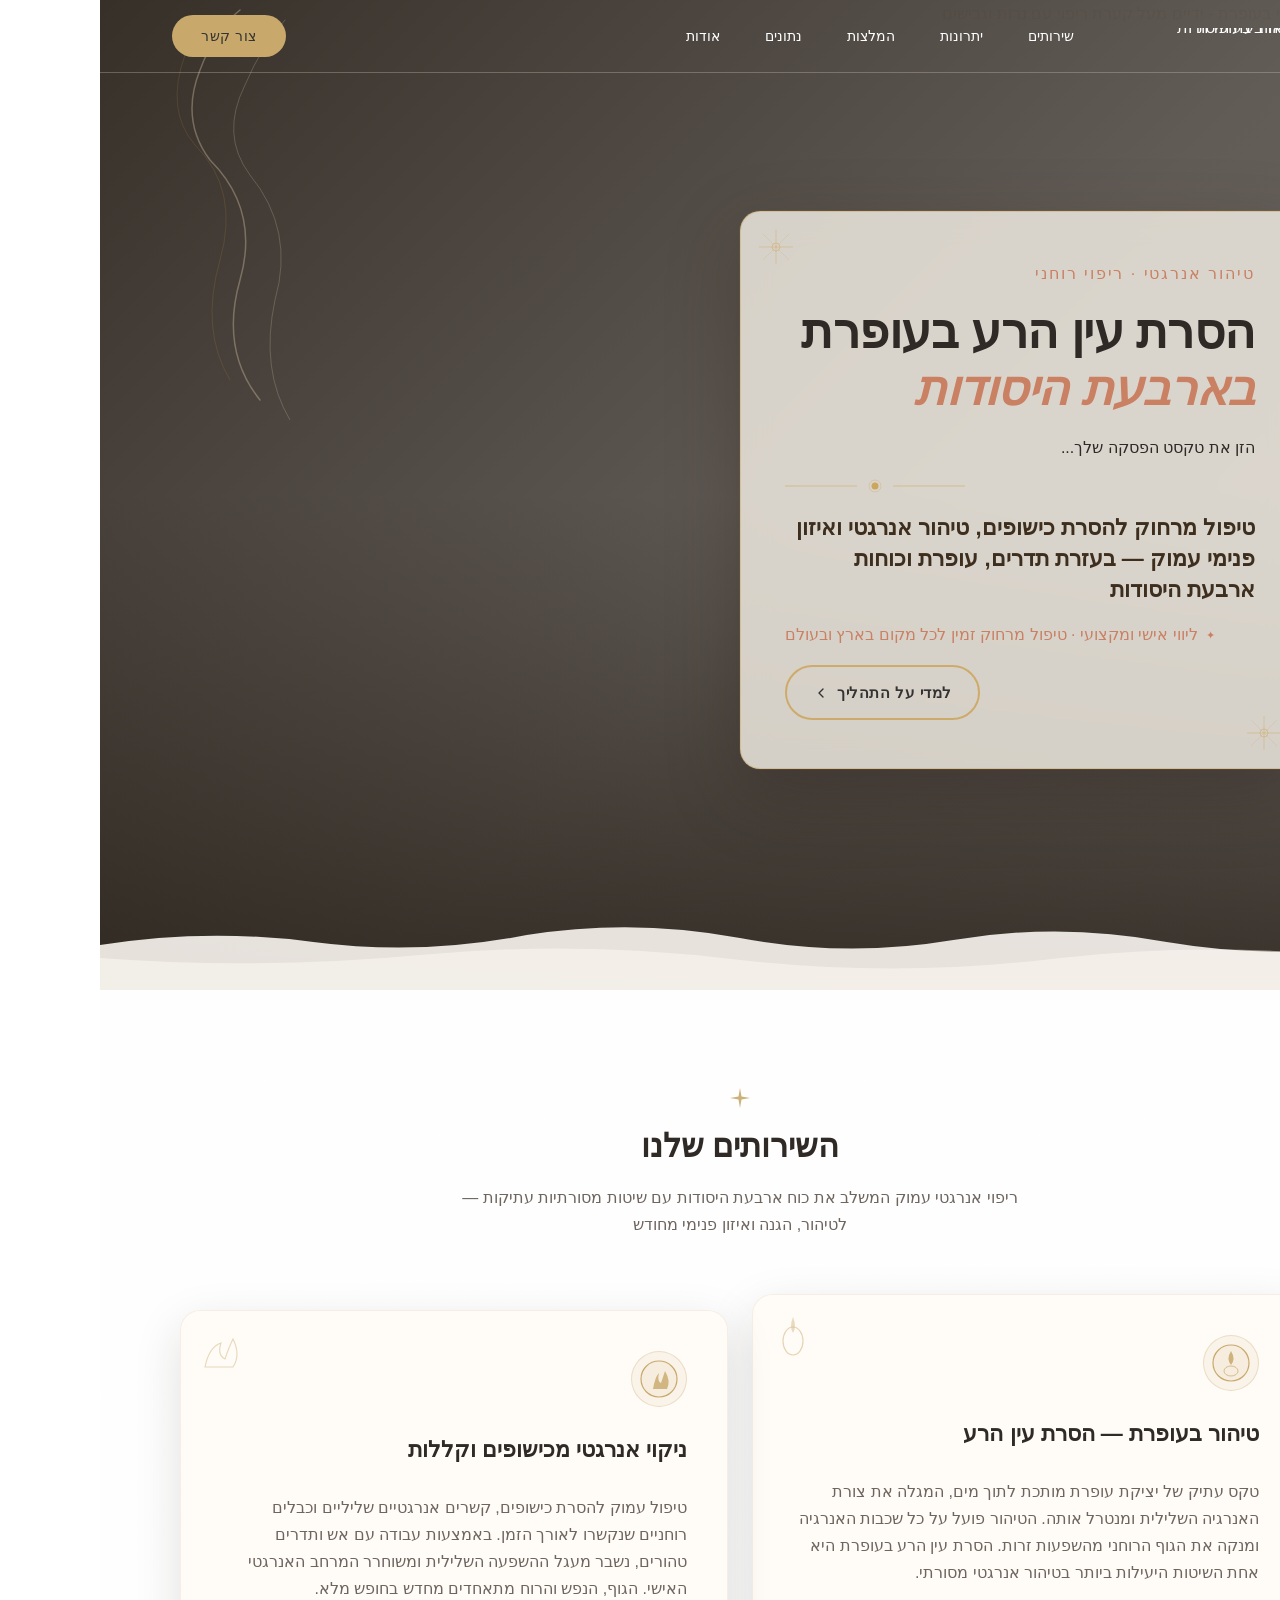
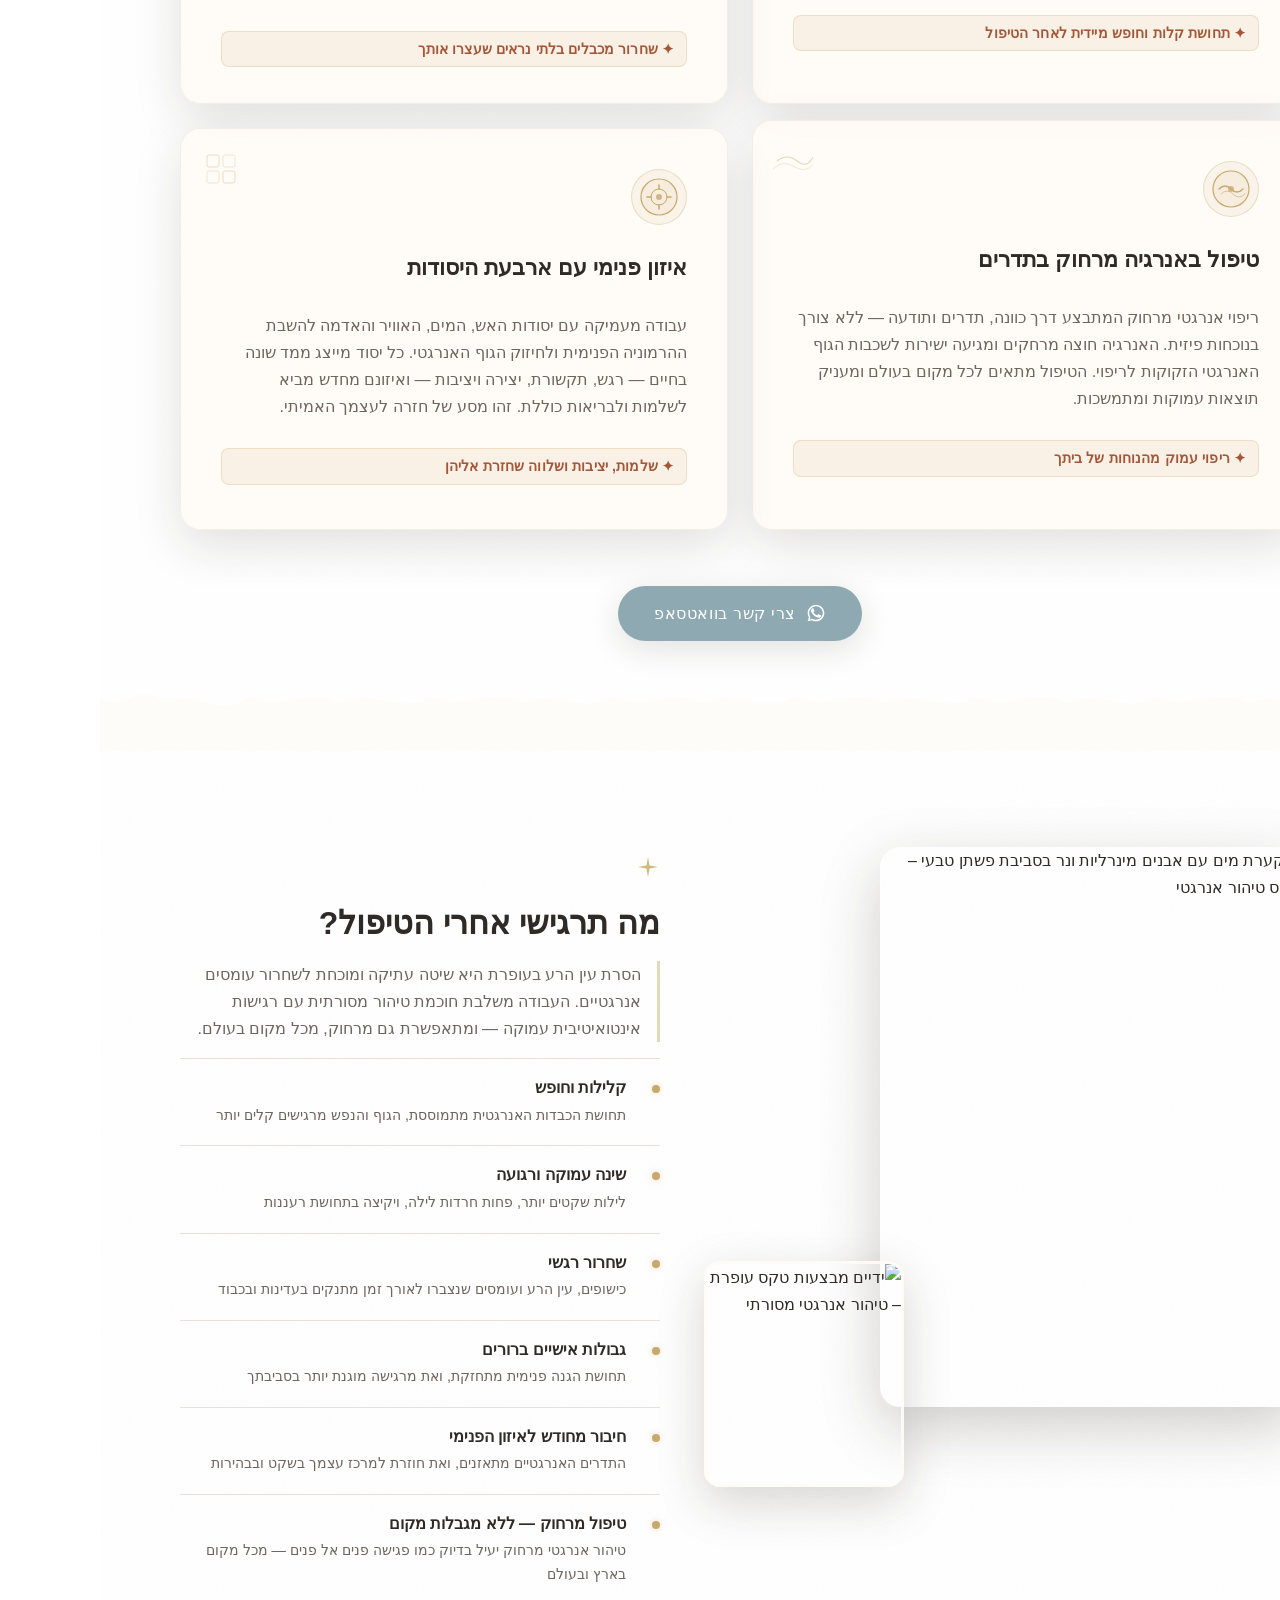
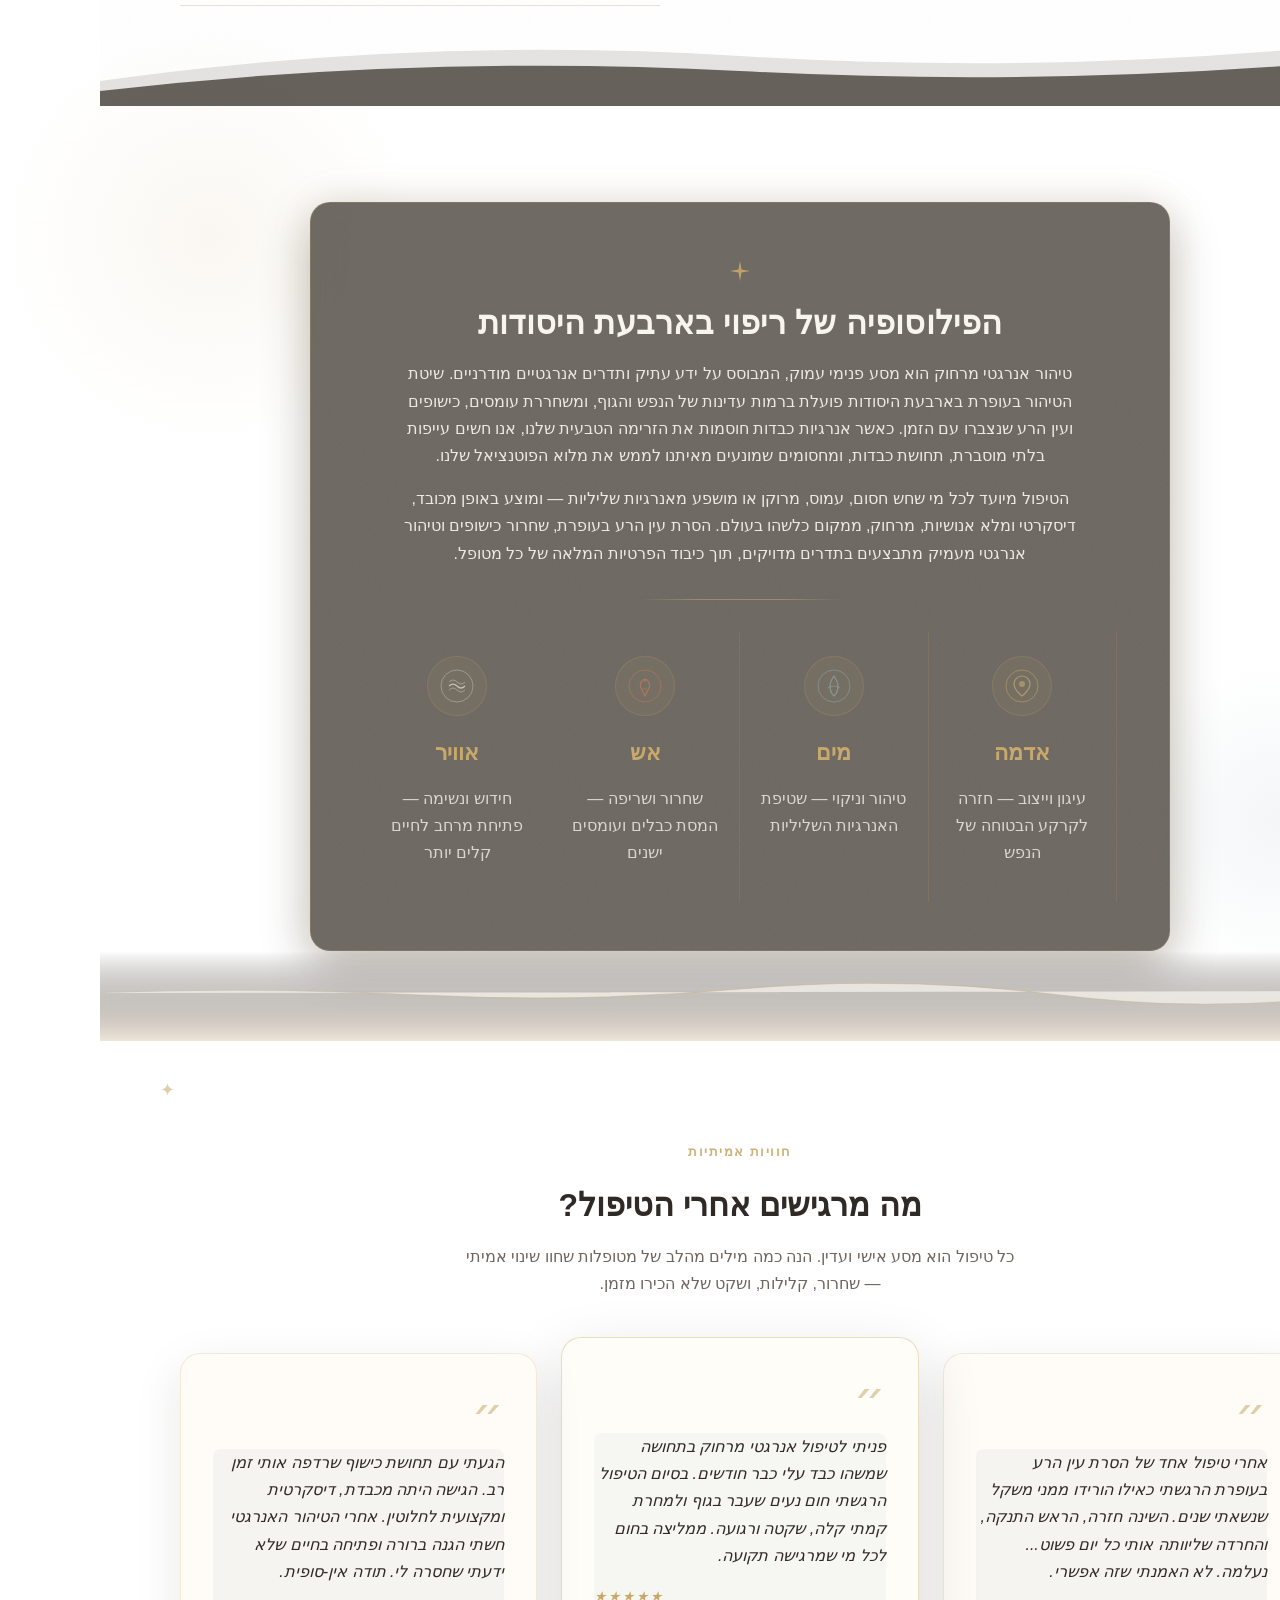
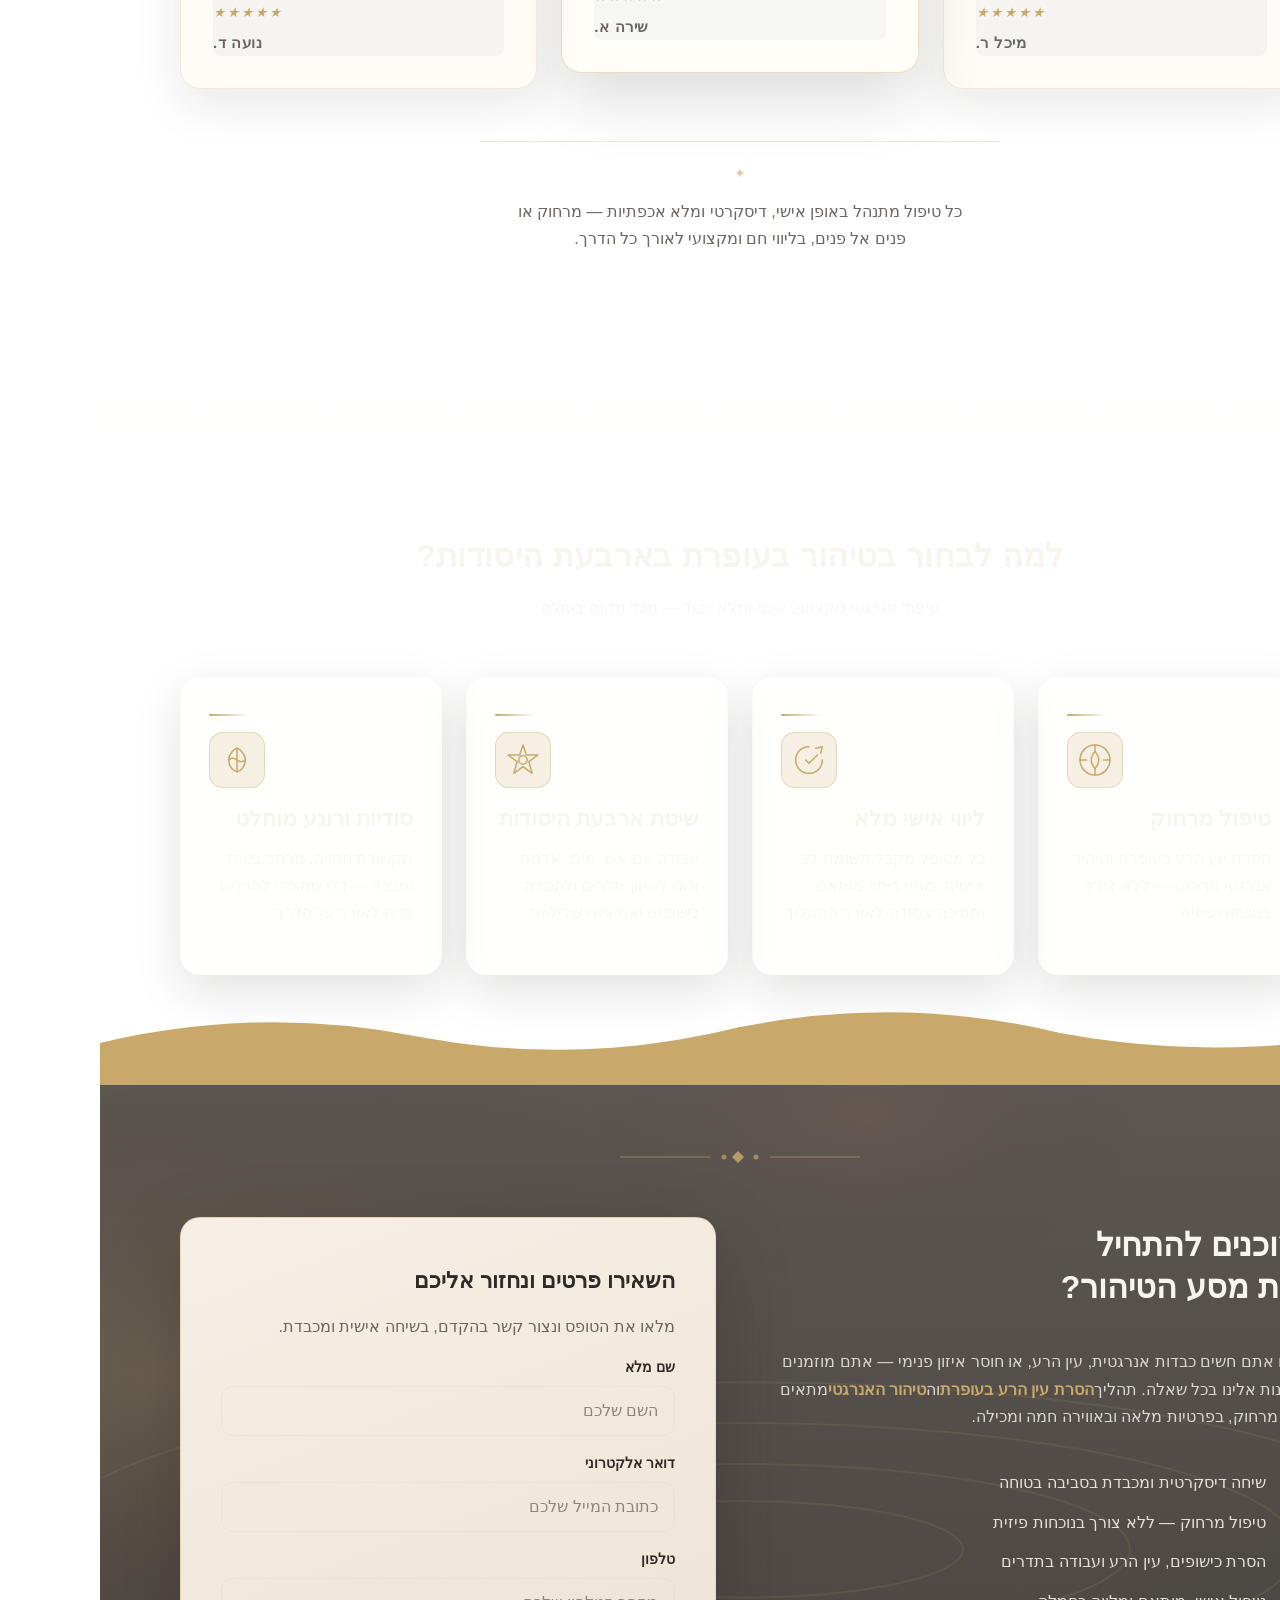
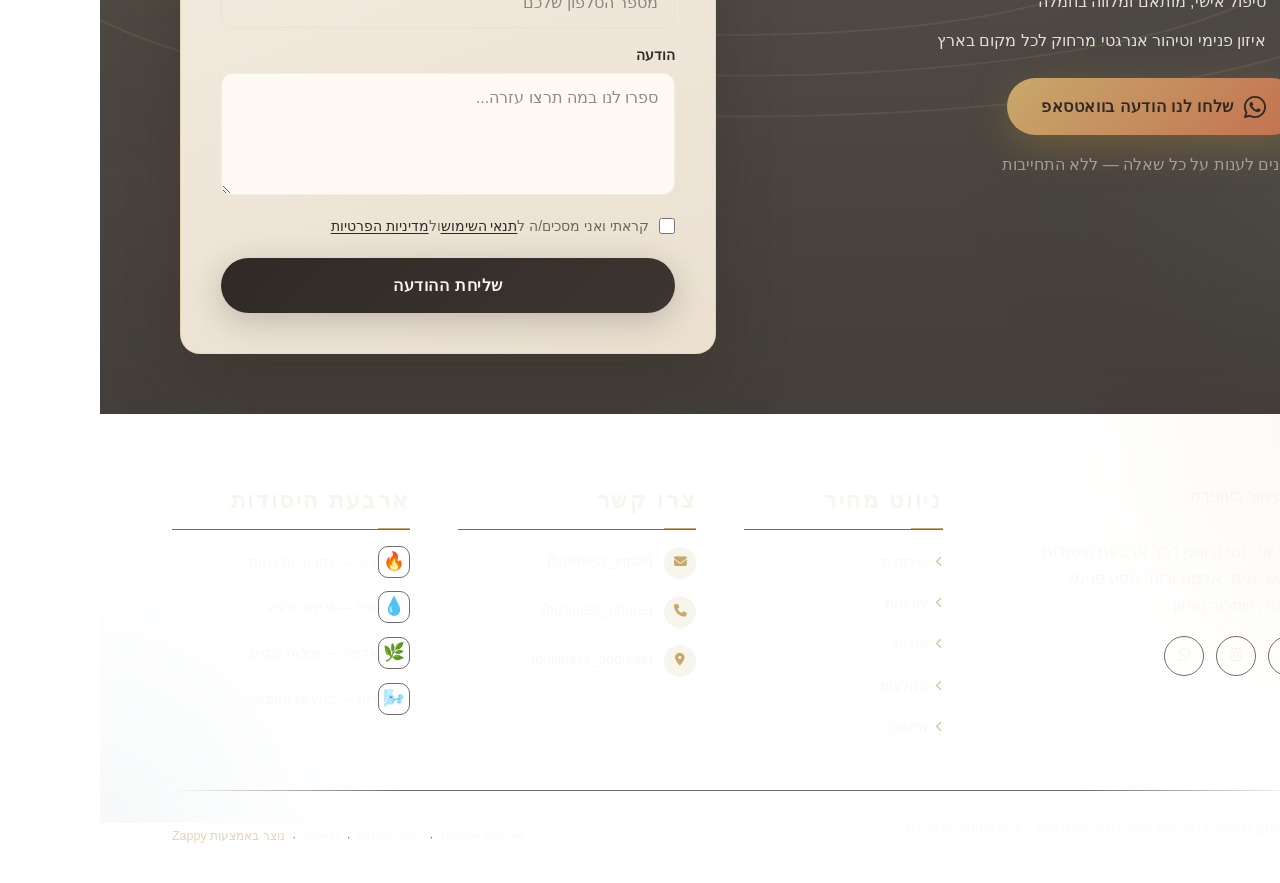
==== commit 7a3c6f13: "Background sync: Progressive GitHub Sync" ====
--- a/public/index.html
+++ b/public/index.html
@@ -1 +1 @@
-<!doctype html><html dir="rtl" lang="he"><head><meta charset="UTF-8"><meta content="width=device-width,initial-scale=1" name="viewport"><meta content="index, follow" name="robots"><title>הסרת עין הרע בעופרת — טיהור בעופרת בארבעת היסודות</title><meta content="A spiritual and energetic healing practice focused on lead-pouring (עופרת) as a traditional method for removing the evil eye, curses, and negative energies. The" name="description"><meta content="הסרת עין הרע בעופרת, הסרת כישופים, טיהור אנרגטי, הסרת עין הרע בעופרת, טיהור אנרגטי מרחוק" name="keywords"><link href="/assets/favicon.ico" rel="icon" type="image/x-icon"><link href="/assets/favicon-16x16.png" rel="icon" type="image/png" sizes="16x16"><link href="/assets/favicon-32x32.png" rel="icon" type="image/png" sizes="32x32"><link href="/assets/favicon-48x48.png" rel="icon" type="image/png" sizes="48x48"><link href="/assets/favicon-192x192.png" rel="icon" type="image/png" sizes="192x192"><link href="/assets/favicon-512x512.png" rel="icon" type="image/png" sizes="512x512"><link href="/assets/apple-touch-icon.png" rel="apple-touch-icon"><script>!function(){"use strict";var t="0f71eb76-64d7-403d-bdd6-6f4e79e897e3",e="https://api.zappy5.com/api/analytics/track",a=18e5,n=2592e6,o=!0,i=!0,r=!0;var s=function(){var e="zappy_visitor_"+t,a=null;try{if(a=localStorage.getItem(e)){var o=JSON.parse(a),i=Date.now();if(i-o.created<n)return o.lastSeen=i,localStorage.setItem(e,JSON.stringify(o)),o.id}}catch(t){console.warn("Zappy Analytics: LocalStorage not available")}var r="zv_"+Date.now()+"_"+Math.random().toString(36).substr(2,9);try{localStorage.setItem(e,JSON.stringify({id:r,created:Date.now(),lastSeen:Date.now()}))}catch(t){}return r}(),c=function(){var e="zappy_session_"+t,n=null;try{if(n=sessionStorage.getItem(e)){var o=JSON.parse(n),i=Date.now();if(i-o.timestamp<a)return o.timestamp=i,sessionStorage.setItem(e,JSON.stringify(o)),o.id}}catch(t){console.warn("Zappy Analytics: SessionStorage not available")}var r="zs_"+Date.now()+"_"+Math.random().toString(36).substr(2,9);try{sessionStorage.setItem(e,JSON.stringify({id:r,timestamp:Date.now()}))}catch(t){}return r}();function l(a,n){n=n||{};var o={website_id:t,event_type:a,page_path:window.location.pathname,referrer:document.referrer||"direct",visitor_id:s,session_id:c,metadata:n};if(navigator.sendBeacon){var i=new Blob([JSON.stringify(o)],{type:"application/json"});navigator.sendBeacon(e,i)}else fetch(e,{method:"POST",headers:{"Content-Type":"application/json"},body:JSON.stringify(o),keepalive:!0}).catch(function(t){console.warn("Zappy Analytics: Failed to track event",t)})}o&&l("pageview",{title:document.title,url:window.location.href}),i&&document.addEventListener("click",function(t){var e=t.target;if("BUTTON"===e.tagName||e.closest("button")){var a="BUTTON"===e.tagName?e:e.closest("button");l("click",{element:"button",text:a.textContent.trim().substring(0,100),id:a.id||null,class:a.className||null})}else if("A"===e.tagName||e.closest("a")){var n="A"===e.tagName?e:e.closest("a");l("navigation",{element:"link",text:n.textContent.trim().substring(0,100),href:n.href,external:n.hostname!==window.location.hostname})}},!0),r&&document.addEventListener("submit",function(t){var e=t.target;l("form_submit",{form_id:e.id||null,form_name:e.name||null,form_action:e.action||null,form_method:e.method||"GET"})},!0);var d=Date.now();window.addEventListener("beforeunload",function(){l("page_unload",{time_on_page:Math.floor((Date.now()-d)/1e3),page_path:window.location.pathname})}),window.zappyAnalytics={track:l,getVisitorId:function(){return s},getSessionId:function(){return c}}}()</script><meta content="הסרת עין הרע בעופרת — טיהור בעופרת בארבעת היסודות" property="og:title"><meta content="A spiritual and energetic healing practice focused on lead-pouring (עופרת) as a traditional method for removing the evil eye, curses, and negative energies. The" property="og:description"><meta content="summary_large_image" name="twitter:card"><meta content="הסרת עין הרע בעופרת — טיהור בעופרת בארבעת היסודות" name="twitter:title"><meta content="A spiritual and energetic healing practice focused on lead-pouring (עופרת) as a traditional method for removing the evil eye, curses, and negative energies. The" name="twitter:description"><meta content="website" property="og:type"><meta content="he_IL" property="og:locale"><link href="https://cdnjs.cloudflare.com/ajax/libs/font-awesome/6.4.0/css/all.min.css" rel="stylesheet"><link href="/assets/favicon.ico" rel="icon" type="image/x-icon"><link href="/assets/favicon-16x16.png" rel="icon" type="image/png" sizes="16x16"><link href="/assets/favicon-32x32.png" rel="icon" type="image/png" sizes="32x32"><link href="/assets/favicon-48x48.png" rel="icon" type="image/png" sizes="48x48"><link href="/assets/favicon-192x192.png" rel="icon" type="image/png" sizes="192x192"><link href="/assets/favicon-512x512.png" rel="icon" type="image/png" sizes="512x512"><link href="/assets/apple-touch-icon.png" rel="apple-touch-icon"><link href="https://cdn.jsdelivr.net/npm/vanilla-cookieconsent@3/dist/cookieconsent.css" rel="stylesheet"><script src="https://cdn.jsdelivr.net/npm/vanilla-cookieconsent@3/dist/cookieconsent.umd.js"></script><script src="https://cdn.jsdelivr.net/gh/mickidum/acc_toolbar/acctoolbar/acctoolbar.min.js"></script><link href="/styles.css" rel="stylesheet"><style id="zappy-dropdown-submenu-styles">#navMenu li:has(.sub-menu),.nav-menu li:has(.sub-menu),.navbar li:has(.sub-menu),nav li:has(.sub-menu){position:relative}#navMenu .sub-menu,.nav-menu .sub-menu,.navbar .sub-menu,nav .sub-menu{display:block!important;position:absolute!important;top:100%;left:0;min-width:220px;background:#fff;border-radius:8px;box-shadow:0 8px 25px rgba(0,0,0,.15);padding:8px 0;opacity:0;visibility:hidden;transform:translateY(10px);transition:all .3s ease;z-index:1000;list-style:none;pointer-events:none}#navMenu li:hover>.sub-menu,.nav-menu li:hover>.sub-menu,.navbar li:hover>.sub-menu,nav li:hover>.sub-menu{opacity:1!important;visibility:visible!important;transform:translateY(0)!important;pointer-events:auto!important}.sub-menu li{list-style:none;margin:0;padding:0}.sub-menu a{display:block!important;padding:10px 16px!important;color:var(--text-dark,#333)!important;font-weight:500;text-decoration:none;white-space:nowrap;transition:background-color .2s}.sub-menu .zappy-nav-child>a{padding-left:28px!important;font-size:.9em!important;opacity:.85!important}[dir=rtl] .sub-menu .zappy-nav-child>a,html[lang=ar] .sub-menu .zappy-nav-child>a,html[lang=he] .sub-menu .zappy-nav-child>a{padding-left:10px!important;padding-right:28px!important}.sub-menu .zappy-nav-parent>a{font-weight:600!important}.sub-menu a:hover{background-color:#f5f5f5}[dir=rtl] .nav-menu .sub-menu,[dir=rtl] .navbar .sub-menu,[dir=rtl] nav .sub-menu,html[lang=ar] .nav-menu .sub-menu,html[lang=ar] .navbar .sub-menu,html[lang=ar] nav .sub-menu,html[lang=he] .nav-menu .sub-menu,html[lang=he] .navbar .sub-menu,html[lang=he] nav .sub-menu{left:auto!important;right:0!important}.sub-menu:empty,.sub-menu:not(:has(li)):not(:has(> a)),.sub-menu:not(:has(li:not(.zappy-hidden-menu-item))):not(:has(> a)){display:none!important;opacity:0!important;visibility:hidden!important;pointer-events:none!important}li:has(.menu-group-title):hover>.sub-menu{opacity:1!important;visibility:visible!important;transform:translateY(0)!important;pointer-events:auto!important}#navMenu>li>.menu-group-title,.nav-menu>li>.menu-group-title{display:inline-block;padding:.5rem 1rem;cursor:default;user-select:none}@media (max-width:768px){#navMenu .sub-menu,.nav-menu .sub-menu,.navbar .sub-menu,nav .sub-menu{position:static!important;transform:none!important;box-shadow:none!important;background:0 0!important;max-height:0;overflow:hidden;opacity:0;visibility:hidden;transition:max-height .3s ease,opacity .3s ease;padding:0!important;border-radius:0!important}#navMenu .sub-menu.mobile-expanded,.nav-menu .sub-menu.mobile-expanded,.navbar .sub-menu.mobile-expanded{max-height:none!important;overflow-y:visible!important;opacity:1!important;visibility:visible!important;padding:8px 0 8px 16px!important}[dir=rtl] .sub-menu.mobile-expanded,html[lang=he] .sub-menu.mobile-expanded{padding:8px 16px 8px 0!important}#navMenu li:hover>.sub-menu,.nav-menu li:hover>.sub-menu,.navbar li:hover>.sub-menu,nav li:hover>.sub-menu{opacity:0;visibility:hidden;pointer-events:none}#navMenu li>.sub-menu.mobile-expanded,.nav-menu li>.sub-menu.mobile-expanded,.navbar li>.sub-menu.mobile-expanded,nav li>.sub-menu.mobile-expanded{opacity:1!important;visibility:visible!important;pointer-events:auto!important}#navMenu li:has(.sub-menu),.nav-menu li:has(.sub-menu),.navbar li:has(.sub-menu),nav li:has(.sub-menu){display:flex!important;flex-wrap:wrap!important;align-items:center!important;position:relative!important;min-height:44px!important}#navMenu li:has(.sub-menu)>a,.nav-menu li:has(.sub-menu)>a,.navbar li:has(.sub-menu)>a,nav li:has(.sub-menu)>a{flex:1!important;min-width:0!important}#navMenu li:has(.sub-menu)>.menu-group-title,.nav-menu li:has(.sub-menu)>.menu-group-title,.navbar li:has(.sub-menu)>.menu-group-title,nav li:has(.sub-menu)>.menu-group-title{flex:1!important;min-width:0!important;padding:0!important;line-height:inherit!important}#navMenu li:has(.sub-menu)>.sub-menu,.nav-menu li:has(.sub-menu)>.sub-menu,.navbar li:has(.sub-menu)>.sub-menu,nav li:has(.sub-menu)>.sub-menu{flex-basis:100%!important;width:100%!important}#navMenu li:has(.sub-menu)>a [class*=arrow],#navMenu li:has(.sub-menu)>a [class*=chevron],.nav-menu li:has(.sub-menu)>a .fa-angle-down,.nav-menu li:has(.sub-menu)>a .fa-chevron-down,.nav-menu li:has(.sub-menu)>a [class*=arrow],.nav-menu li:has(.sub-menu)>a [class*=chevron],nav li:has(.sub-menu)>a [class*=arrow],nav li:has(.sub-menu)>a [class*=chevron]{display:none!important;visibility:hidden!important}.mobile-submenu-toggle{display:flex!important;align-items:center!important;justify-content:center!important;width:44px!important;height:auto!important;background:0 0!important;border:none!important;cursor:pointer!important;color:var(--text-dark)!important;position:static!important;flex-shrink:0!important;align-self:stretch!important;z-index:2!important;padding:0!important;margin:0!important}.mobile-submenu-toggle::after{content:''!important;width:0!important;height:0!important;border-left:6px solid transparent!important;border-right:6px solid transparent!important;border-top:7px solid currentColor!important;transition:transform .3s ease!important}.mobile-submenu-toggle.expanded::after{transform:rotate(180deg)!important}.sub-menu a{padding:10px 0!important;display:block!important;color:var(--text-dark)!important;white-space:normal!important}.sub-menu .zappy-nav-child>a{padding-left:28px!important;font-size:.9em!important;opacity:.85!important}[dir=rtl] .sub-menu .zappy-nav-child>a,html[lang=ar] .sub-menu .zappy-nav-child>a,html[lang=he] .sub-menu .zappy-nav-child>a{padding-left:0!important;padding-right:28px!important}.sub-menu .zappy-nav-parent>a{font-weight:600!important}#navMenu.active,.nav-menu.active{max-width:100vw!important;overflow-x:hidden!important;box-sizing:border-box!important}.navbar .sub-menu li a,.zappy-products-dropdown .sub-menu a,nav.navbar .sub-menu li a{color:var(--text-dark)!important}}@media (min-width:769px){.mobile-submenu-toggle{display:none!important}}</style><style id="mobile-lang-menu-deployed-css">@media (max-width:768px){.lang-switcher,.nav-container .lang-switcher,.nav-cta-container .lang-switcher,.nav-ecommerce-icons .lang-switcher,.nav-icons-left .lang-switcher,.navbar .lang-switcher,.navbar .nav-cta-container .lang-switcher{display:none!important}.mobile-lang-menu{width:100%;border-top:1px solid rgba(128,128,128,.2);padding:8px 0 0 0;margin-top:8px}.mobile-lang-toggle{display:flex!important;align-items:center;justify-content:space-between;width:100%;padding:12px 16px;background:0 0;border:none;cursor:pointer;font-size:15px;color:inherit;font-family:inherit}.mobile-lang-toggle::after{content:'';display:inline-block;width:8px;height:8px;border-right:2px solid currentColor;border-bottom:2px solid currentColor;transform:rotate(45deg);transition:transform .3s ease;margin-left:8px}.mobile-lang-toggle.expanded::after{transform:rotate(-135deg)}.mobile-lang-options{max-height:0;overflow:hidden;transition:max-height .3s ease}.mobile-lang-options.expanded{max-height:300px}.mobile-lang-option{display:flex!important;align-items:center;gap:10px;padding:10px 24px;text-decoration:none;color:inherit;font-size:14px;font-family:inherit}.mobile-lang-option:hover{background:rgba(128,128,128,.1)}.mobile-lang-option.active{font-weight:600;opacity:.7;pointer-events:none}.mobile-lang-option img{width:20px;height:20px;border-radius:50%}}@media (min-width:769px){.mobile-lang-menu{display:none!important}}</style><style id="zappy-widget-visibility">#mic-access-tool-box,#mic-access-tool-general-button,#mic-init-access-tool #mic-access-tool-box,#mic-init-access-tool #mic-access-tool-general-button,#mic-init-access-tool .mic-access-tool-general-button,._access-icon,._access-menu,.mic-access-tool-box,.mic-access-tool-general-button,div[id*=mic-access-tool-box]{display:none!important;visibility:hidden!important;opacity:0!important;pointer-events:none!important}</style></head><body><nav class="navbar" dir="rtl"><button class="mobile-toggle" aria-label="Menu" id="mobileToggle"><svg viewBox="0 0 24 24" height="24" width="24" fill="none" class="hamburger-icon"><path d="M3 12h18M3 6h18M3 18h18" stroke="currentColor" stroke-width="2" stroke-linecap="round"></path></svg><svg viewBox="0 0 24 24" height="24" width="24" fill="none" class="close-icon" style="display:none"><path d="M18 6L6 18M6 6l12 12" stroke="currentColor" stroke-width="2" stroke-linecap="round"></path></svg></button><button class="phone-header-btn" aria-label="Call" data-phone="[business_phone]"><svg viewBox="0 0 24 24" height="20" width="20" fill="currentColor"><path d="M22 16.92v3a2 2 0 0 1-2.18 2 19.79 19.79 0 0 1-8.63-3.07 19.5 19.5 0 0 1-6-6 19.79 19.79 0 0 1-3.07-8.67A2 2 0 0 1 4.11 2h3a2 2 0 0 1 2 1.72 12.84 12.84 0 0 0 .7 2.81 2 2 0 0 1-.45 2.11L8.09 9.91a16 16 0 0 0 6 6l1.27-1.27a2 2 0 0 1 2.11-.45 12.84 12.84 0 0 0 2.81.7A2 2 0 0 1 22 16.92z"></path></svg></button><div class="nav-container"><div class="nav-right-group"><div class="nav-brand"><a href="/" class="logo-link"><img alt="טיהור בעופרת בארבעת היסודות" src="/assets/logo.webp" class="logo"></a></div><ul class="nav-menu" id="navMenu"><li><a href="#services">שירותים</a></li><li><a href="#benefits">יתרונות</a></li><li><a href="#about">אודות</a></li><li><a href="#testimonials">המלצות</a></li><li><a href="#stats">נתונים</a></li></ul></div><div class="nav-cta-container"><a href="#contact" class="nav-cta-btn">צור קשר</a></div></div></nav><script>window.addEventListener("load",function(){const e=document.querySelector(".navbar, nav, header");if(!e)return void console.log("[Navbar] Navbar element not found");let t=document.getElementById("mobileToggle")||document.querySelector(".mobile-toggle")||document.querySelector(".hamburger")||document.querySelector(".hamburger-menu")||document.querySelector(".menu-toggle")||document.querySelector(".burger-menu")||document.querySelector('[aria-label="Menu"]')||document.querySelector('[aria-label="תפריט"]');const o=document.querySelector(".phone-header-btn"),n=window.getComputedStyle(e);let r=n.backgroundColor;if(console.log("[Navbar] Initial navbar background:",r),"transparent"===r||"rgba(0, 0, 0, 0)"===r||r.startsWith("rgba")&&r.includes(", 0)")){const e=n.backgroundImage;if(e&&"none"!==e)console.log("[Navbar] Navbar has background image/gradient, using dark text"),r="rgb(240, 240, 240)";else{const e=window.getComputedStyle(document.body).backgroundColor;console.log("[Navbar] Navbar transparent, using body background:",e),r=e}}const i=r.match(/\d+/g);if(i&&i.length>=3){const e=(.299*parseInt(i[0])+.587*parseInt(i[1])+.114*parseInt(i[2]))/255;console.log("[Navbar] Mobile button colors preserved from Claude CSS (luminance:",e.toFixed(2)+")");const n=document.createElement("style");n.id="zappy-mobile-nav-fix";document.documentElement.lang;document.documentElement.dir,n.textContent='\n        /* Hide mobile buttons on desktop, show only on mobile */\n        @media (min-width: 769px) {\n          .mobile-toggle,\n          .phone-header-btn {\n            display: none !important;\n          }\n        }\n        \n        /* Show and position mobile buttons correctly on mobile */\n        @media (max-width: 768px) {\n          .mobile-toggle,\n          .phone-header-btn {\n            position: absolute !important;\n            top: 50% !important;\n            transform: translateY(-50%) !important;\n            z-index: 1001 !important;\n            display: flex !important;\n            align-items: center !important;\n            justify-content: center !important;\n            width: 36px !important;\n            height: 36px !important;\n            border-radius: 50% !important;\n            border: none !important;\n            cursor: pointer !important;\n            padding: 6px !important;\n            background: none !important;\n            color: var(--nav-text, var(--text-dark)) !important;\n          }\n          \n          /* LTR positioning (default): hamburger LEFT, phone RIGHT */\n          html:not([dir="rtl"]):not([lang="he"]):not([lang="ar"]) .mobile-toggle,\n          html[dir="ltr"] .mobile-toggle {\n            left: 12px !important;\n            right: auto !important;\n          }\n          html:not([dir="rtl"]):not([lang="he"]):not([lang="ar"]) .phone-header-btn,\n          html[dir="ltr"] .phone-header-btn {\n            right: 12px !important;\n            left: auto !important;\n          }\n          \n          /* RTL positioning: hamburger RIGHT, phone LEFT */\n          html[dir="rtl"] .mobile-toggle,\n          html[lang="he"] .mobile-toggle,\n          html[lang="ar"] .mobile-toggle {\n            right: 12px !important;\n            left: auto !important;\n          }\n          html[dir="rtl"] .phone-header-btn,\n          html[lang="he"] .phone-header-btn,\n          html[lang="ar"] .phone-header-btn {\n            left: 12px !important;\n            right: auto !important;\n          }\n          \n          /* CRITICAL: Ensure nav-container has min-height on mobile */\n          /* All children are positioned absolutely/fixed on mobile, so height:auto collapses to 0 */\n          .nav-container {\n            min-height: 70px !important;\n            position: relative !important;\n          }\n          \n          /* Ensure SVG icons are properly sized and inherit color */\n          .mobile-toggle svg,\n          .phone-header-btn svg {\n            width: 24px !important;\n            height: 24px !important;\n            /* Don\'t force display - let JavaScript control hamburger/close toggle */\n          }\n          \n          /* Reset nav-cta-container on mobile - remove desktop box-shadow/padding */\n          /* that creates a visible ghost box when CTA button is hidden */\n          .nav-cta-container {\n            box-shadow: none !important;\n            padding: 0 !important;\n          }\n          \n          /* Hide nav-cta-container entirely on mobile when there\'s no lang-switcher */\n          /* (only the CTA button is inside, and it\'s hidden on mobile) */\n          .nav-cta-container:not(:has(.lang-switcher)) {\n            display: none !important;\n          }\n          \n          /* CRITICAL: Prevent hero image fade gradient from bleeding over headline text */\n          /* The .image-fade-gradient has bottom: -30px (extends below parent) */\n          /* On mobile stacked layout, this overlaps the h1 text below the image */\n          .hero-image-column {\n            overflow: hidden !important;\n          }\n          .image-fade-gradient {\n            bottom: 0 !important;\n          }\n          \n          /* Hide desktop language switcher on mobile - hamburger menu handles it */\n          /* High specificity to override stored CSS */\n          .lang-switcher,\n          .nav-cta-container .lang-switcher,\n          .nav-container .lang-switcher,\n          .navbar .lang-switcher,\n          .navbar .nav-cta-container .lang-switcher {\n            display: none !important;\n          }\n        }\n      ';const r=document.getElementById("zappy-mobile-nav-fix");r&&r.remove(),document.head.appendChild(n),console.log("[Navbar] Critical CSS injected for mobile nav positioning");const l=window.innerWidth<=768;if(t){const e=t.querySelector(".hamburger-icon"),o=t.querySelector(".close-icon");e&&(e.style.setProperty("width","24px","important"),e.style.setProperty("height","24px","important"),e.style.setProperty("display","block","important")),o&&(o.style.setProperty("width","24px","important"),o.style.setProperty("height","24px","important"),o.style.setProperty("display","none","important")),l?(t.style.setProperty("position","absolute","important"),t.style.setProperty("top","50%","important"),t.style.setProperty("transform","translateY(-50%)","important"),t.style.setProperty("z-index","1001","important"),t.style.removeProperty("left"),t.style.removeProperty("right"),console.log("[Navbar] Mobile toggle positioning applied (mobile viewport)")):(t.style.removeProperty("position"),t.style.removeProperty("top"),t.style.removeProperty("transform"),t.style.removeProperty("z-index"),t.style.removeProperty("left"),t.style.removeProperty("right"),console.log("[Navbar] Desktop viewport - cleared mobile toggle inline positioning"))}if(o){const e=o.querySelector("svg");e&&(e.style.width="24px",e.style.height="24px",e.setAttribute("width","24"),e.setAttribute("height","24")),l?(o.style.setProperty("position","absolute","important"),o.style.setProperty("top","50%","important"),o.style.setProperty("transform","translateY(-50%)","important"),o.style.setProperty("z-index","1001","important"),o.style.removeProperty("left"),o.style.removeProperty("right"),console.log("[Navbar] Phone button positioning applied (mobile viewport)")):(o.style.removeProperty("position"),o.style.removeProperty("top"),o.style.removeProperty("transform"),o.style.removeProperty("z-index"),o.style.removeProperty("left"),o.style.removeProperty("right"),console.log("[Navbar] Desktop viewport - cleared phone button inline positioning"))}}else console.log("[Navbar] Could not parse background color:",r);t=document.getElementById("mobileToggle")||document.querySelector(".mobile-toggle")||document.querySelector(".hamburger")||document.querySelector(".hamburger-menu")||document.querySelector(".menu-toggle")||document.querySelector(".burger-menu")||document.querySelector('[aria-label="Menu"]')||document.querySelector('[aria-label="תפריט"]');const l=document.getElementById("navMenu")||document.querySelector(".nav-menu")||document.querySelector(".nav-links")||document.querySelector("nav ul:not(.submenu)");if(!t||!l)return void console.log("[Navbar] Mobile toggle or menu not found:",{toggle:!!t,menu:!!l});l.id||(l.id="navMenu"),console.log("[Navbar] Initializing mobile menu...");const a=t.cloneNode(!0);t.parentNode.replaceChild(a,t),a.addEventListener("click",function(e){e.preventDefault(),e.stopPropagation();const t=this.querySelector(".hamburger-icon"),o=this.querySelector(".close-icon");l.classList.contains("active")?(l.classList.remove("active"),t&&t.style.setProperty("display","block","important"),o&&o.style.setProperty("display","none","important"),document.body.style.overflow="",console.log("[Navbar] Menu closed")):(l.classList.add("active"),t&&t.style.setProperty("display","none","important"),o&&o.style.setProperty("display","block","important"),document.body.style.overflow="hidden",console.log("[Navbar] Menu opened"))}),l.querySelectorAll("a").forEach(function(e){e.addEventListener("click",function(){if("#"===this.getAttribute("href"))return;const e=a.querySelector(".hamburger-icon"),t=a.querySelector(".close-icon");l.classList.remove("active"),e&&e.style.setProperty("display","block","important"),t&&t.style.setProperty("display","none","important"),document.body.style.overflow="",console.log("[Navbar] Menu closed (link clicked)")})});var s=l.querySelectorAll(".dropdown-toggle");s.forEach(function(e){e.addEventListener("click",function(e){e.preventDefault(),e.stopPropagation();var t=this.closest(".nav-dropdown");t&&(t.parentNode.querySelectorAll(".nav-dropdown.open").forEach(function(e){e!==t&&e.classList.remove("open")}),t.classList.toggle("open"),console.log("[Navbar] Dropdown toggled:",t.classList.contains("open")?"open":"closed"))})}),document.addEventListener("click",function(e){e.target.closest(".nav-dropdown")||document.querySelectorAll(".nav-dropdown.open").forEach(function(e){e.classList.remove("open")})}),console.log("[Navbar] Dropdown handlers initialized for "+s.length+" dropdowns"),o&&o.addEventListener("click",function(){const e=document.querySelectorAll('a[href^="tel:"]'),t=e.length>0?e[0].getAttribute("href").replace("tel:",""):"[business_phone]";window.location.href="tel:"+t,console.log("[Navbar] Phone button clicked")}),console.log("[Navbar] Mobile menu initialized successfully");const p=function(){const e=document.querySelector(".whatsapp-float");e&&(window.innerWidth>=769?(e.style.setProperty("display","none","important"),e.style.setProperty("visibility","hidden","important"),e.style.setProperty("opacity","0","important"),e.style.setProperty("pointer-events","none","important"),console.log("[WhatsApp] Button hidden on desktop")):(e.style.removeProperty("display"),e.style.removeProperty("visibility"),e.style.removeProperty("opacity"),e.style.removeProperty("pointer-events"),console.log("[WhatsApp] Button visible on mobile")))};let c;p(),window.addEventListener("resize",function(){clearTimeout(c),c=setTimeout(p,100)})})</script><main><section class="index-hero-section" data-layout-spec="בית-hero" dir="rtl" id="hero-dup-1777482948725" data-hero-type="fullscreen-scrim"><div class="index-hero-bg"><img alt="טיהור אנרגטי בעופרת - ידיים מעל קערת ריפוי עם נרות וגבישים" src="/assets/site-index-hero-image-1.webp" data-context="Intimate sacred healing scene: close-up of weathered feminine hands hovering above a dark ceramic bowl filled with molten lead and shimmering water, surrounded by lit beeswax candles casting warm golden glow, smooth river stones and raw crystals arranged nearby, wisps of white smoke rising, water reflections creating luminous patterns, dried herbs and a small copper vessel in the background, earthy textures of linen and clay, mystical yet photographic warmth, soft bokeh, spiritual ritual atmosphere" data-placeholder="index-hero-image-1" height="900" width="1400" data-element-id="img-1777482996221-tiges4y5z" data-element-type="image" data-hero-background="true" data-hero-bg="true" style="object-position:50% 50%"></div><div class="index-hero-scrim" aria-hidden="true"></div><div class="index-hero-smoke-decor" aria-hidden="true"><svg viewBox="0 0 320 420" xmlns="http://www.w3.org/2000/svg" aria-hidden="true" data-no-icon-edit="true" fill="none"><path d="M160,400 Q120,350 140,280 Q160,210 110,160 Q80,120 100,70 Q115,30 140,10" fill="none" opacity="0.38" stroke="#D4C4A8" stroke-width="1.5" stroke-linecap="round"></path><path d="M190,420 Q160,370 175,300 Q195,230 150,175 Q120,135 145,85 Q162,45 185,20" fill="none" opacity="0.25" stroke="#D4C4A8" stroke-width="1" stroke-linecap="round"></path><path d="M130,380 Q100,330 120,260 Q140,190 95,145 Q65,110 85,55" fill="none" opacity="0.20" stroke="#C9973A" stroke-width="0.8" stroke-linecap="round"></path></svg></div><div class="index-hero-container"><div class="index-hero-card"><span class="index-hero-corner index-hero-corner--tr" aria-hidden="true"><svg viewBox="0 0 38 38" xmlns="http://www.w3.org/2000/svg" height="38" width="38" fill="none" aria-hidden="true" data-no-icon-edit="true"><line x1="19" x2="19" y1="2" y2="36" stroke="#C9973A" stroke-width="0.8" opacity="0.45"></line><line x1="2" x2="36" y1="19" y2="19" stroke="#C9973A" stroke-width="0.8" opacity="0.45"></line><line x1="6" x2="32" y1="6" y2="32" stroke="#C9973A" stroke-width="0.6" opacity="0.3"></line><line x1="32" x2="6" y1="6" y2="32" stroke="#C9973A" stroke-width="0.6" opacity="0.3"></line><circle cx="19" cy="19" r="4" stroke="#C9973A" stroke-width="0.8" opacity="0.5"></circle></svg></span><span class="index-hero-corner index-hero-corner--bl" aria-hidden="true"><svg viewBox="0 0 38 38" xmlns="http://www.w3.org/2000/svg" height="38" width="38" fill="none" aria-hidden="true" data-no-icon-edit="true"><line x1="19" x2="19" y1="2" y2="36" stroke="#C9973A" stroke-width="0.8" opacity="0.45"></line><line x1="2" x2="36" y1="19" y2="19" stroke="#C9973A" stroke-width="0.8" opacity="0.45"></line><line x1="6" x2="32" y1="6" y2="32" stroke="#C9973A" stroke-width="0.6" opacity="0.3"></line><line x1="32" x2="6" y1="6" y2="32" stroke="#C9973A" stroke-width="0.6" opacity="0.3"></line><circle cx="19" cy="19" r="4" stroke="#C9973A" stroke-width="0.8" opacity="0.5"></circle></svg></span><p class="index-hero-label">טיהור אנרגטי · ריפוי רוחני</p><h1 class="index-hero-h1">הסרת עין הרע בעופרת<br><span class="index-hero-h1-accent">בארבעת היסודות</span></h1><div class="zappy-inserted-element" data-element-id="zappy-element-1777483014709-f21cr2dsi" data-element-type="paragraph" data-zappy-newly-inserted="true" id="zappy-element-1777483014709-f21cr2dsi" style="width:100%"><p data-element-id="zappy-element-1777483014709-f21cr2dsi" data-element-type="paragraph" data-zappy-newly-inserted="true" id="zappy-element-1777483014709-f21cr2dsi" style="font-size:1rem;max-width:none;margin-left:auto;margin-right:auto">הזן את טקסט הפסקה שלך...</p></div><div class="index-hero-ornament" aria-hidden="true"><svg viewBox="0 0 180 14" xmlns="http://www.w3.org/2000/svg" height="14" width="180" fill="none" aria-hidden="true" data-no-icon-edit="true"><line x1="0" x2="72" y1="7" y2="7" stroke="#C9973A" stroke-width="0.8" opacity="0.55"></line><circle cx="90" cy="7" r="3.5" fill="#C9973A" opacity="0.75"></circle><circle cx="90" cy="7" r="6" stroke="#C9973A" stroke-width="0.7" opacity="0.4"></circle><line x1="108" x2="180" y1="7" y2="7" stroke="#C9973A" stroke-width="0.8" opacity="0.55"></line></svg></div><h3 class="index-hero-subtitle">טיפול מרחוק להסרת כישופים, טיהור אנרגטי ואיזון פנימי עמוק — בעזרת תדרים, עופרת וכוחות ארבעת היסודות</h3><p class="index-hero-reassurance"><span class="index-hero-reassurance-icon" aria-hidden="true">✦</span>ליווי אישי ומקצועי · טיפול מרחוק זמין לכל מקום בארץ ובעולם</p><div class="index-hero-ctas"><a href="#process" class="index-hero-btn-secondary" data-element-id="btn-1777482996215-nswk4vgv6" data-element-type="button" data-native-element="true"><span>למדי על התהליך</span><svg viewBox="0 0 24 24" height="16" width="16" fill="none" aria-hidden="true" data-element-type="icon" data-icon-type="svg" stroke="currentColor" stroke-linecap="round" stroke-linejoin="round" stroke-width="2"><polyline points="15 18 9 12 15 6"></polyline></svg></a></div></div></div><div class="index-hero-divider-wrapper"><svg viewBox="0 0 1440 90" xmlns="http://www.w3.org/2000/svg" aria-hidden="true" data-no-icon-edit="true" preserveAspectRatio="none"><path d="M0,90 L0,45 Q120,28 240,42 Q360,56 480,35 Q600,18 720,38 Q840,58 960,40 Q1080,22 1200,42 Q1320,60 1440,45 L1440,90 Z" fill="rgba(255, 251, 245, 0.88)"></path><path d="M0,90 L0,58 Q180,70 360,55 Q540,40 720,60 Q900,78 1080,58 Q1260,40 1440,60 L1440,90 Z" fill="rgba(255, 251, 245, 0.88)" opacity="0.55"></path></svg></div></section><section class="index-services-section" data-layout-spec="בית-services" dir="rtl" id="services"><div class="index-services-texture" aria-hidden="true"></div><div class="index-services-container"><div class="index-services-intro"><div class="index-services-ornament" aria-hidden="true"><svg viewBox="0 0 24 24" xmlns="http://www.w3.org/2000/svg" height="24" width="24" fill="none" aria-hidden="true" data-no-icon-edit="true"><path d="M12 2L13.5 10.5L22 12L13.5 13.5L12 22L10.5 13.5L2 12L10.5 10.5L12 2Z" fill="#C8A96B" opacity="0.9"></path></svg></div><h2 class="index-services-heading">השירותים שלנו</h2><p class="index-services-subheading">ריפוי אנרגטי עמוק המשלב את כוח ארבעת היסודות עם שיטות מסורתיות עתיקות — לטיהור, הגנה ואיזון פנימי מחודש</p></div><div class="index-services-grid"><article class="index-services-card index-services-card--water"><div class="index-services-card-corner" aria-hidden="true"><svg viewBox="0 0 48 48" xmlns="http://www.w3.org/2000/svg" height="48" width="48" fill="none" aria-hidden="true" data-no-icon-edit="true"><ellipse cx="24" cy="30" rx="10" ry="14" fill="none" opacity="0.55" stroke="#C8A96B" stroke-width="1.2"></ellipse><path d="M24 6 Q28 16 24 22 Q20 16 24 6Z" fill="#C8A96B" opacity="0.45"></path></svg></div><div class="index-services-card-icon" aria-hidden="true"><svg viewBox="0 0 40 40" xmlns="http://www.w3.org/2000/svg" height="40" width="40" fill="none" data-element-type="icon" data-icon-type="svg"><circle cx="20" cy="20" r="18" stroke="#C8A96B" stroke-width="1.2" fill="rgba(200,169,107,0.08)"></circle><path d="M20 8 Q25 16 20 22 Q15 16 20 8Z" fill="#C8A96B" opacity="0.85"></path><ellipse cx="20" cy="28" rx="7" ry="5" fill="none" opacity="0.7" stroke="#C8A96B" stroke-width="1"></ellipse></svg></div><div class="index-services-card-content"><h3 class="index-services-card-title">טיהור בעופרת — הסרת עין הרע</h3><p class="index-services-card-desc">טקס עתיק של יציקת עופרת מותכת לתוך מים, המגלה את צורת האנרגיה השלילית ומנטרל אותה. הטיהור פועל על כל שכבות האנרגיה ומנקה את הגוף הרוחני מהשפעות זרות. הסרת עין הרע בעופרת היא אחת השיטות היעילות ביותר בטיהור אנרגטי מסורתי.</p><span class="index-services-card-benefit">✦ תחושת קלות וחופש מיידית לאחר הטיפול</span></div></article><article class="index-services-card index-services-card--fire"><div class="index-services-card-corner" aria-hidden="true"><svg viewBox="0 0 48 48" xmlns="http://www.w3.org/2000/svg" height="48" width="48" fill="none" aria-hidden="true" data-no-icon-edit="true"><path d="M8 40 Q12 20 24 16 Q20 28 28 32 Q32 20 36 12 Q44 28 36 40Z" fill="none" opacity="0.5" stroke="#C8A96B" stroke-width="1.1"></path></svg></div><div class="index-services-card-icon" aria-hidden="true"><svg viewBox="0 0 40 40" xmlns="http://www.w3.org/2000/svg" height="40" width="40" fill="none" data-element-type="icon" data-icon-type="svg"><circle cx="20" cy="20" r="18" stroke="#C8A96B" stroke-width="1.2" fill="rgba(200,169,107,0.08)"></circle><path d="M14 30 Q16 18 20 14 Q18 22 22 24 Q24 18 26 12 Q32 22 28 30Z" fill="#C8A96B" opacity="0.8"></path></svg></div><div class="index-services-card-content"><h3 class="index-services-card-title">ניקוי אנרגטי מכישופים וקללות</h3><p class="index-services-card-desc">טיפול עמוק להסרת כישופים, קשרים אנרגטיים שליליים וכבלים רוחניים שנקשרו לאורך הזמן. באמצעות עבודה עם אש ותדרים טהורים, נשבר מעגל ההשפעה השלילית ומשוחרר המרחב האנרגטי האישי. הגוף, הנפש והרוח מתאחדים מחדש בחופש מלא.</p><span class="index-services-card-benefit">✦ שחרור מכבלים בלתי נראים שעצרו אותך</span></div></article><article class="index-services-card index-services-card--air"><div class="index-services-card-corner" aria-hidden="true"><svg viewBox="0 0 48 48" xmlns="http://www.w3.org/2000/svg" height="48" width="48" fill="none" aria-hidden="true" data-no-icon-edit="true"><path d="M8 24 Q18 16 28 24 Q38 32 44 20" fill="none" opacity="0.5" stroke="#C8A96B" stroke-width="1.1"></path><path d="M4 32 Q14 22 26 30 Q36 36 44 28" fill="none" opacity="0.35" stroke="#C8A96B" stroke-width="0.8"></path></svg></div><div class="index-services-card-icon" aria-hidden="true"><svg viewBox="0 0 40 40" xmlns="http://www.w3.org/2000/svg" height="40" width="40" fill="none" data-element-type="icon" data-icon-type="svg"><circle cx="20" cy="20" r="18" stroke="#C8A96B" stroke-width="1.2" fill="rgba(200,169,107,0.08)"></circle><path d="M8 20 Q14 14 20 20 Q26 26 32 20" fill="none" stroke="#C8A96B" stroke-width="1.5" stroke-linecap="round"></path><path d="M10 25 Q16 19 22 25 Q28 31 34 25" fill="none" opacity="0.6" stroke="#C8A96B" stroke-width="1" stroke-linecap="round"></path><circle cx="20" cy="20" r="3" fill="#C8A96B" opacity="0.75"></circle></svg></div><div class="index-services-card-content"><h3 class="index-services-card-title">טיפול באנרגיה מרחוק בתדרים</h3><p class="index-services-card-desc">ריפוי אנרגטי מרחוק המתבצע דרך כוונה, תדרים ותודעה — ללא צורך בנוכחות פיזית. האנרגיה חוצה מרחקים ומגיעה ישירות לשכבות הגוף האנרגטי הזקוקות לריפוי. הטיפול מתאים לכל מקום בעולם ומעניק תוצאות עמוקות ומתמשכות.</p><span class="index-services-card-benefit">✦ ריפוי עמוק מהנוחות של ביתך</span></div></article><article class="index-services-card index-services-card--earth"><div class="index-services-card-corner" aria-hidden="true"><svg viewBox="0 0 48 48" xmlns="http://www.w3.org/2000/svg" height="48" width="48" fill="none" aria-hidden="true" data-no-icon-edit="true"><rect fill="none" height="12" width="12" x="10" y="10" opacity="0.4" rx="2" stroke="#C8A96B" stroke-width="1"></rect><rect fill="none" height="12" width="12" x="26" y="10" opacity="0.3" rx="2" stroke="#C8A96B" stroke-width="1"></rect><rect fill="none" height="12" width="12" x="10" y="26" opacity="0.3" rx="2" stroke="#C8A96B" stroke-width="1"></rect><rect fill="none" height="12" width="12" x="26" y="26" opacity="0.4" rx="2" stroke="#C8A96B" stroke-width="1"></rect></svg></div><div class="index-services-card-icon" aria-hidden="true"><svg viewBox="0 0 40 40" xmlns="http://www.w3.org/2000/svg" height="40" width="40" fill="none" data-element-type="icon" data-icon-type="svg"><circle cx="20" cy="20" r="18" stroke="#C8A96B" stroke-width="1.2" fill="rgba(200,169,107,0.08)"></circle><circle cx="20" cy="20" r="8" stroke="#C8A96B" stroke-width="1" fill="none"></circle><line x1="20" x2="20" y1="8" y2="12" stroke="#C8A96B" stroke-width="1.5" stroke-linecap="round"></line><line x1="20" x2="20" y1="28" y2="32" stroke="#C8A96B" stroke-width="1.5" stroke-linecap="round"></line><line x1="8" x2="12" y1="20" y2="20" stroke="#C8A96B" stroke-width="1.5" stroke-linecap="round"></line><line x1="28" x2="32" y1="20" y2="20" stroke="#C8A96B" stroke-width="1.5" stroke-linecap="round"></line><circle cx="20" cy="20" r="3" fill="#C8A96B" opacity="0.8"></circle></svg></div><div class="index-services-card-content"><h3 class="index-services-card-title">איזון פנימי עם ארבעת היסודות</h3><p class="index-services-card-desc">עבודה מעמיקה עם יסודות האש, המים, האוויר והאדמה להשבת ההרמוניה הפנימית ולחיזוק הגוף האנרגטי. כל יסוד מייצג ממד שונה בחיים — רגש, תקשורת, יצירה ויציבות — ואיזונם מחדש מביא לשלמות ולבריאות כוללת. זהו מסע של חזרה לעצמך האמיתי.</p><span class="index-services-card-benefit">✦ שלמות, יציבות ושלווה שחזרת אליהן</span></div></article></div><div class="index-services-cta"><a href="https://wa.me/[whatsapp_handle]" class="index-services-btn" target="_blank" rel="noopener noreferrer"><svg viewBox="0 0 24 24" xmlns="http://www.w3.org/2000/svg" height="20" width="20" fill="currentColor" aria-hidden="true" data-element-type="icon" data-icon-type="svg"><path d="M17.472 14.382c-.297-.149-1.758-.867-2.03-.967-.273-.099-.471-.148-.67.15-.197.297-.767.966-.94 1.164-.173.199-.347.223-.644.075-.297-.15-1.255-.463-2.39-1.475-.883-.788-1.48-1.761-1.653-2.059-.173-.297-.018-.458.13-.606.134-.133.298-.347.446-.52.149-.174.198-.298.298-.497.099-.198.05-.371-.025-.52-.075-.149-.669-1.612-.916-2.207-.242-.579-.487-.5-.669-.51-.173-.008-.371-.01-.57-.01-.198 0-.52.074-.792.372-.272.297-1.04 1.016-1.04 2.479 0 1.462 1.065 2.875 1.213 3.074.149.198 2.096 3.2 5.077 4.487.709.306 1.262.489 1.694.625.712.227 1.36.195 1.871.118.571-.085 1.758-.719 2.006-1.413.248-.694.248-1.289.173-1.413-.074-.124-.272-.198-.57-.347z"></path><path d="M11.999 2C6.477 2 2 6.477 2 12c0 1.89.525 3.66 1.438 5.168L2 22l4.978-1.413A9.953 9.953 0 0012 22c5.523 0 10-4.477 10-10S17.523 2 12 2zm0 18.182a8.182 8.182 0 01-4.188-1.148l-.3-.178-3.1.88.844-3.02-.196-.31A8.182 8.182 0 1112 20.182z"></path></svg>צרי קשר בוואטסאפ</a></div></div><div class="index-services-divider-wrapper"><svg viewBox="0 0 1200 90" xmlns="http://www.w3.org/2000/svg" aria-hidden="true" data-no-icon-edit="true" preserveAspectRatio="none"><path d="M0,90 L0,38 Q15,44 30,36 T60,40 Q80,34 100,42 T140,36 Q160,44 185,38 T220,42 Q245,34 270,40 T310,36 Q330,44 355,38 T395,42 Q415,34 440,40 T480,36 Q500,44 525,38 T565,42 Q585,34 610,40 T650,36 Q670,44 695,38 T735,42 Q755,34 780,40 T820,36 Q840,44 865,38 T905,42 Q925,34 950,40 T990,36 Q1010,44 1035,38 T1075,42 Q1095,34 1120,40 T1160,36 Q1180,44 1200,38 L1200,90 Z" fill="rgba(255, 251, 245, 0.5)"></path></svg></div></section><section class="index-benefits-section" data-layout-spec="בית-benefits" dir="rtl" id="benefits"><div class="benefits-smoke-decor" aria-hidden="true"><svg viewBox="0 0 320 400" xmlns="http://www.w3.org/2000/svg" aria-hidden="true" data-no-icon-edit="true" fill="none" preserveAspectRatio="xMidYMid meet"><path d="M280,20 Q260,80 290,140 Q310,180 270,230 Q240,270 260,320 Q280,360 250,400" fill="none" opacity="0.25" stroke="#C8A96B" stroke-width="1.5"></path><path d="M300,10 Q275,70 305,130 Q325,175 285,225 Q255,265 275,315 Q295,355 265,395" fill="none" opacity="0.15" stroke="#C8A96B" stroke-width="1"></path><path d="M260,30 Q235,90 265,150 Q285,195 245,245 Q215,285 235,335" fill="none" opacity="0.18" stroke="#8FA9B3" stroke-width="1"></path></svg></div><div class="benefits-container"><div class="benefits-imagery"><div class="benefits-main-image-wrap"><img alt="קערת מים עם אבנים מינרליות ונר בסביבת פשתן טבעי – טקס טיהור אנרגטי" src="/assets/site-index-benefits-image-1.webp" data-context="Close-up spiritual still life on natural linen: a ceramic water bowl with a small lead piece resting inside, surrounded by mineral stones (amethyst, clear quartz), a lit beeswax candle with gentle flame, and dried herbs. Warm terracotta and ivory tones, soft natural light from the side, intimate and serene atmosphere evoking ancient healing ritual and energetic purification." data-placeholder="index-benefits-image-1" height="640" width="540"></div><div class="benefits-backplate-wrap"><img alt="ידיים מבצעות טקס עופרת – טיהור אנרגטי מסורתי" src="/assets/site-index-benefits-image-2.webp" data-context="Close-up of a pair of gentle feminine hands hovering over a small lead-pouring mold above a flame, with soft candlelight and mineral stones on a linen cloth background. Warm earthy tones, terracotta and gold, evoking traditional healing wisdom and spiritual protection." data-placeholder="index-benefits-image-2" height="320" width="280"></div></div><div class="benefits-content"><div class="benefits-star-ornament" aria-hidden="true"><svg viewBox="0 0 24 24" xmlns="http://www.w3.org/2000/svg" height="24" width="24" fill="none" aria-hidden="true" data-no-icon-edit="true"><path d="M12 2L13.5 10.5L22 12L13.5 13.5L12 22L10.5 13.5L2 12L10.5 10.5Z" fill="#C8A96B" opacity="0.85"></path></svg></div><h2 class="benefits-heading">מה תרגישי אחרי הטיפול?</h2><p class="benefits-intro">הסרת עין הרע בעופרת היא שיטה עתיקה ומוכחת לשחרור עומסים אנרגטיים. העבודה משלבת חוכמת טיהור מסורתית עם רגישות אינטואיטיבית עמוקה — ומתאפשרת גם מרחוק, מכל מקום בעולם.</p><ul class="benefits-list"><li class="benefits-item"><span class="benefits-dot" aria-hidden="true"></span><div class="benefits-item-content"><strong class="benefits-item-title">קלילות וחופש</strong><span class="benefits-item-desc">תחושת הכבדות האנרגטית מתמוססת, הגוף והנפש מרגישים קלים יותר</span></div></li><li class="benefits-item"><span class="benefits-dot" aria-hidden="true"></span><div class="benefits-item-content"><strong class="benefits-item-title">שינה עמוקה ורגועה</strong><span class="benefits-item-desc">לילות שקטים יותר, פחות חרדות לילה, ויקיצה בתחושת רעננות</span></div></li><li class="benefits-item"><span class="benefits-dot" aria-hidden="true"></span><div class="benefits-item-content"><strong class="benefits-item-title">שחרור רגשי</strong><span class="benefits-item-desc">כישופים, עין הרע ועומסים שנצברו לאורך זמן מתנקים בעדינות ובכבוד</span></div></li><li class="benefits-item"><span class="benefits-dot" aria-hidden="true"></span><div class="benefits-item-content"><strong class="benefits-item-title">גבולות אישיים ברורים</strong><span class="benefits-item-desc">תחושת הגנה פנימית מתחזקת, ואת מרגישה מוגנת יותר בסביבתך</span></div></li><li class="benefits-item"><span class="benefits-dot" aria-hidden="true"></span><div class="benefits-item-content"><strong class="benefits-item-title">חיבור מחודש לאיזון הפנימי</strong><span class="benefits-item-desc">התדרים האנרגטיים מתאזנים, ואת חוזרת למרכז עצמך בשקט ובבהירות</span></div></li><li class="benefits-item"><span class="benefits-dot" aria-hidden="true"></span><div class="benefits-item-content"><strong class="benefits-item-title">טיפול מרחוק — ללא מגבלות מקום</strong><span class="benefits-item-desc">טיהור אנרגטי מרחוק יעיל בדיוק כמו פגישה פנים אל פנים — מכל מקום בארץ ובעולם</span></div></li></ul></div></div><div class="benefits-divider-wrapper"><svg viewBox="0 0 1200 80" xmlns="http://www.w3.org/2000/svg" aria-hidden="true" data-no-icon-edit="true" preserveAspectRatio="none"><path d="M0,80 L0,55 Q300,10 600,30 Q900,50 1200,15 L1200,80 Z" fill="rgba(55, 48, 40, 0.72)" opacity="0.18"></path><path d="M0,80 L0,65 Q300,28 600,45 Q900,62 1200,32 L1200,80 Z" fill="rgba(55, 48, 40, 0.72)"></path></svg></div></section><section class="index-about-section" data-layout-spec="בית-about" dir="rtl"><div class="index-about-section__glow index-about-section__glow--right" aria-hidden="true"></div><div class="index-about-section__glow index-about-section__glow--left" aria-hidden="true"></div><div class="index-about-section__container"><article class="index-about-section__panel"><div class="index-about-section__ornament" aria-hidden="true"><svg viewBox="0 0 24 24" xmlns="http://www.w3.org/2000/svg" height="24" width="24" fill="none" aria-hidden="true" data-no-icon-edit="true"><path d="M12 2L13.5 10.5L22 12L13.5 13.5L12 22L10.5 13.5L2 12L10.5 10.5L12 2Z" fill="#C8A96B" opacity="0.9"></path></svg></div><h2 class="index-about-section__heading">הפילוסופיה של ריפוי בארבעת היסודות</h2><p class="index-about-section__text">טיהור אנרגטי מרחוק הוא מסע פנימי עמוק, המבוסס על ידע עתיק ותדרים אנרגטיים מודרניים. שיטת הטיהור בעופרת בארבעת היסודות פועלת ברמות עדינות של הנפש והגוף, ומשחררת עומסים, כישופים ועין הרע שנצברו עם הזמן. כאשר אנרגיות כבדות חוסמות את הזרימה הטבעית שלנו, אנו חשים עייפות בלתי מוסברת, תחושת כבדות, ומחסומים שמונעים מאיתנו לממש את מלוא הפוטנציאל שלנו.</p><p class="index-about-section__text">הטיפול מיועד לכל מי שחש חסום, עמוס, מרוקן או מושפע מאנרגיות שליליות — ומוצע באופן מכובד, דיסקרטי ומלא אנושיות, מרחוק, ממקום כלשהו בעולם. הסרת עין הרע בעופרת, שחרור כישופים וטיהור אנרגטי מעמיק מתבצעים בתדרים מדויקים, תוך כיבוד הפרטיות המלאה של כל מטופל.</p><div class="index-about-section__divider" aria-hidden="true"></div><div class="index-about-section__elements"><div class="index-about-section__element"><div class="index-about-section__element-icon" aria-hidden="true"><svg viewBox="0 0 36 36" xmlns="http://www.w3.org/2000/svg" height="36" width="36" fill="none" data-element-type="icon" data-icon-type="svg"><circle cx="18" cy="18" r="16" stroke="#C8A96B" stroke-width="1" opacity="0.5"></circle><path d="M18 28 C18 28 10 22 10 16 C10 11.6 13.6 8 18 8 C22.4 8 26 11.6 26 16 C26 22 18 28 18 28Z" fill="none" opacity="0.7" stroke="#C8A96B" stroke-width="1.2"></path><circle cx="18" cy="16" r="3" fill="#C8A96B" opacity="0.6"></circle></svg></div><h3 class="index-about-section__element-title">אדמה</h3><p class="index-about-section__element-text">עיגון וייצוב — חזרה לקרקע הבטוחה של הנפש</p></div><div class="index-about-section__element"><div class="index-about-section__element-icon" aria-hidden="true"><svg viewBox="0 0 36 36" xmlns="http://www.w3.org/2000/svg" height="36" width="36" fill="none" data-element-type="icon" data-icon-type="svg"><circle cx="18" cy="18" r="16" stroke="#8FA9B3" stroke-width="1" opacity="0.5"></circle><path d="M18 8 Q22 14 22 18 C22 22.4 20.2 26 18 28 C15.8 26 14 22.4 14 18 C14 14 18 8 18 8Z" fill="none" opacity="0.7" stroke="#8FA9B3" stroke-width="1.2"></path><path d="M12 20 Q18 16 24 20" fill="none" opacity="0.5" stroke="#8FA9B3" stroke-width="1"></path></svg></div><h3 class="index-about-section__element-title">מים</h3><p class="index-about-section__element-text">טיהור וניקוי — שטיפת האנרגיות השליליות</p></div><div class="index-about-section__element"><div class="index-about-section__element-icon" aria-hidden="true"><svg viewBox="0 0 36 36" xmlns="http://www.w3.org/2000/svg" height="36" width="36" fill="none" data-element-type="icon" data-icon-type="svg"><circle cx="18" cy="18" r="16" stroke="#C77A5B" stroke-width="1" opacity="0.5"></circle><path d="M18 28 L14 20 Q12 16 16 12 Q18 10 18 14 Q18 10 20 12 Q24 16 22 20 Z" fill="none" opacity="0.7" stroke="#C77A5B" stroke-width="1.2"></path><path d="M16 22 Q18 18 20 22" fill="none" opacity="0.5" stroke="#C77A5B" stroke-width="1"></path></svg></div><h3 class="index-about-section__element-title">אש</h3><p class="index-about-section__element-text">שחרור ושריפה — המסת כבלים ועומסים ישנים</p></div><div class="index-about-section__element"><div class="index-about-section__element-icon" aria-hidden="true"><svg viewBox="0 0 36 36" xmlns="http://www.w3.org/2000/svg" height="36" width="36" fill="none" data-element-type="icon" data-icon-type="svg"><circle cx="18" cy="18" r="16" stroke="#F8F4EE" stroke-width="1" opacity="0.3"></circle><path d="M10 18 Q14 14 18 18 Q22 22 26 18" fill="none" opacity="0.6" stroke="#F8F4EE" stroke-width="1.2"></path><path d="M10 14 Q14 10 18 14 Q22 18 26 14" fill="none" opacity="0.35" stroke="#F8F4EE" stroke-width="1"></path><path d="M10 22 Q14 18 18 22 Q22 26 26 22" fill="none" opacity="0.35" stroke="#F8F4EE" stroke-width="1"></path></svg></div><h3 class="index-about-section__element-title">אוויר</h3><p class="index-about-section__element-text">חידוש ונשימה — פתיחת מרחב לחיים קלים יותר</p></div></div></article></div><div class="index-about-section__divider-wrapper" aria-hidden="true"><svg viewBox="0 0 1200 90" xmlns="http://www.w3.org/2000/svg" aria-hidden="true" data-no-icon-edit="true" preserveAspectRatio="none"><defs><linearGradient id="aboutDividerGrad" x1="0" x2="0" y1="0" y2="1"><stop offset="0%" stop-color="#2F2A26" stop-opacity="0"></stop><stop offset="100%" stop-color="#EFE6DA" stop-opacity="1"></stop></linearGradient><linearGradient id="goldLine" x1="0" x2="1" y1="0" y2="0"><stop offset="0%" stop-color="#C8A96B" stop-opacity="0"></stop><stop offset="30%" stop-color="#C8A96B" stop-opacity="0.55"></stop><stop offset="70%" stop-color="#C8A96B" stop-opacity="0.55"></stop><stop offset="100%" stop-color="#C8A96B" stop-opacity="0"></stop></linearGradient></defs><rect fill="url(#aboutDividerGrad)" height="90" width="1200" x="0" y="0"></rect><path d="M0,42 Q150,36 300,44 T600,38 T900,44 T1200,40" fill="rgba(255, 251, 245, 0.88)" opacity="0.7" stroke="url(#goldLine)" stroke-width="1"></path></svg></div></section><section class="index-testimonials-section" data-layout-spec="בית-testimonials" dir="rtl" id="testimonials"><span class="index-testimonials-section__spark index-testimonials-section__spark--tr" aria-hidden="true">✦</span><span class="index-testimonials-section__spark index-testimonials-section__spark--bl" aria-hidden="true">✦</span><div class="index-testimonials-section__container"><div class="index-testimonials-section__intro"><span class="index-testimonials-section__eyebrow">חוויות אמיתיות</span><h2 class="index-testimonials-section__heading">מה מרגישים אחרי הטיפול?</h2><p class="index-testimonials-section__subheading">כל טיפול הוא מסע אישי ועדין. הנה כמה מילים מהלב של מטופלות שחוו שינוי אמיתי — שחרור, קלילות, ושקט שלא הכירו מזמן.</p></div><div class="index-testimonials-section__cards"><article class="index-testimonials-section__card index-testimonials-section__card--side"><div class="index-testimonials-section__quote-mark" aria-hidden="true">״</div><blockquote class="index-testimonials-section__quote"><p>אחרי טיפול אחד של הסרת עין הרע בעופרת הרגשתי כאילו הורידו ממני משקל שנשאתי שנים. השינה חזרה, הראש התנקה, והחרדה שליוותה אותי כל יום פשוט... נעלמה. לא האמנתי שזה אפשרי.</p><footer class="index-testimonials-section__author"><span class="index-testimonials-section__stars" aria-label="חמישה כוכבים">★★★★★</span><cite>מיכל ר.</cite></footer></blockquote></article><article class="index-testimonials-section__card index-testimonials-section__card--center"><div class="index-testimonials-section__quote-mark" aria-hidden="true">״</div><blockquote class="index-testimonials-section__quote"><p>פניתי לטיפול אנרגטי מרחוק בתחושה שמשהו כבד עלי כבר חודשים. בסיום הטיפול הרגשתי חום נעים שעבר בגוף ולמחרת קמתי קלה, שקטה ורגועה. ממליצה בחום לכל מי שמרגישה תקועה.</p><footer class="index-testimonials-section__author"><span class="index-testimonials-section__stars" aria-label="חמישה כוכבים">★★★★★</span><cite>שירה א.</cite></footer></blockquote></article><article class="index-testimonials-section__card index-testimonials-section__card--side"><div class="index-testimonials-section__quote-mark" aria-hidden="true">״</div><blockquote class="index-testimonials-section__quote"><p>הגעתי עם תחושת כישוף שרדפה אותי זמן רב. הגישה היתה מכבדת, דיסקרטית ומקצועית לחלוטין. אחרי הטיהור האנרגטי חשתי הגנה ברורה ופתיחה בחיים שלא ידעתי שחסרה לי. תודה אין-סופית.</p><footer class="index-testimonials-section__author"><span class="index-testimonials-section__stars" aria-label="חמישה כוכבים">★★★★★</span><cite>נועה ד.</cite></footer></blockquote></article></div><p class="index-testimonials-section__trust">כל טיפול מתנהל באופן אישי, דיסקרטי ומלא אכפתיות — מרחוק או פנים אל פנים, בליווי חם ומקצועי לאורך כל הדרך.</p></div><div class="index-testimonials-section__divider-wrapper"><svg viewBox="0 0 1200 72" xmlns="http://www.w3.org/2000/svg" aria-hidden="true" data-no-icon-edit="true" preserveAspectRatio="none"><path d="M0,72 L0,36 Q30,20 60,36 Q90,52 120,36 Q150,20 180,36 Q210,52 240,36 Q270,20 300,36 Q330,52 360,36 Q390,20 420,36 Q450,52 480,36 Q510,20 540,36 Q570,52 600,36 Q630,20 660,36 Q690,52 720,36 Q750,20 780,36 Q810,52 840,36 Q870,20 900,36 Q930,52 960,36 Q990,20 1020,36 Q1050,52 1080,36 Q1110,20 1140,36 Q1170,52 1200,36 L1200,72 Z" fill="rgba(255,251,245,0.10)"></path></svg></div></section><section class="index-stats-section" data-layout-spec="בית-stats" dir="rtl" id="stats"><div class="index-stats-container"><div class="index-stats-header"><h2 class="index-stats-title">למה לבחור בטיהור בעופרת בארבעת היסודות?</h2><p class="index-stats-subtitle">טיפול אנרגטי מקצועי, אישי ומלא כבוד — מכל מקום בעולם</p></div><div class="index-stats-grid"><article class="index-stats-block"><div class="index-stats-icon-wrap"><svg viewBox="0 0 48 48" xmlns="http://www.w3.org/2000/svg" height="40" width="40" fill="none" aria-hidden="true" data-element-type="icon" data-icon-type="svg" stroke="currentColor" stroke-linecap="round" stroke-linejoin="round" stroke-width="1.8"><circle cx="24" cy="24" r="18"></circle><path d="M24 14 C18 20 18 28 24 34 C30 28 30 20 24 14Z"></path><line x1="24" x2="24" y1="6" y2="14"></line><line x1="24" x2="24" y1="34" y2="42"></line><line x1="6" x2="14" y1="24" y2="24"></line><line x1="34" x2="42" y1="24" y2="24"></line></svg></div><div class="index-stats-block-content"><span class="index-stats-label">טיפול מרחוק</span><p class="index-stats-desc">הסרת עין הרע בעופרת וטיהור אנרגטי מרחוק — ללא צורך בנוכחות פיזית</p></div></article><article class="index-stats-block"><div class="index-stats-icon-wrap"><svg viewBox="0 0 48 48" xmlns="http://www.w3.org/2000/svg" height="40" width="40" fill="none" aria-hidden="true" data-element-type="icon" data-icon-type="svg" stroke="currentColor" stroke-linecap="round" stroke-linejoin="round" stroke-width="1.8"><path d="M24 8 C14 8 8 16 8 24 C8 32 14 40 24 40 C34 40 40 32 40 24"></path><path d="M32 10 L40 8 L38 16"></path><path d="M20 24 L24 28 L34 18"></path></svg></div><div class="index-stats-block-content"><span class="index-stats-label">ליווי אישי מלא</span><p class="index-stats-desc">כל מטופל מקבל תשומת לב אישית, מסע ריפוי מותאם ותמיכה צמודה לאורך התהליך</p></div></article><article class="index-stats-block"><div class="index-stats-icon-wrap"><svg viewBox="0 0 48 48" xmlns="http://www.w3.org/2000/svg" height="40" width="40" fill="none" aria-hidden="true" data-element-type="icon" data-icon-type="svg" stroke="currentColor" stroke-linecap="round" stroke-linejoin="round" stroke-width="1.8"><polygon points="24,6 28,18 42,18 31,26 35,40 24,32 13,40 17,26 6,18 20,18"></polygon><circle cx="24" cy="24" r="5"></circle></svg></div><div class="index-stats-block-content"><span class="index-stats-label">שיטת ארבעת היסודות</span><p class="index-stats-desc">עבודה עם אש, מים, אדמה ורוח לאיזון תדרים ולהסרת כישופים ואנרגיות שליליות</p></div></article><article class="index-stats-block"><div class="index-stats-icon-wrap"><svg viewBox="0 0 48 48" xmlns="http://www.w3.org/2000/svg" height="40" width="40" fill="none" aria-hidden="true" data-element-type="icon" data-icon-type="svg" stroke="currentColor" stroke-linecap="round" stroke-linejoin="round" stroke-width="1.8"><path d="M14 24 C14 16 22 10 24 10 C26 10 34 16 34 24 C34 32 28 38 24 38 C20 38 14 32 14 24Z"></path><path d="M24 10 L24 38"></path><path d="M14 24 Q19 20 24 24 Q29 28 34 24"></path></svg></div><div class="index-stats-block-content"><span class="index-stats-label">סודיות ורוגע מוחלט</span><p class="index-stats-desc">תקשורת חסויה, מרחב בטוח ומכבד — כדי שתוכלי להרגיש בנוח לאורך כל הדרך</p></div></article></div></div><div class="index-stats-divider-wrapper"><svg viewBox="0 0 1200 90" xmlns="http://www.w3.org/2000/svg" aria-hidden="true" data-no-icon-edit="true" preserveAspectRatio="none"><path d="M0,90 L0,48 Q150,10 300,42 Q450,72 600,32 Q750,0 900,38 Q1050,68 1200,36 L1200,90 Z" fill="#C8A96B"></path></svg></div></section><section class="index-contact-section" data-layout-spec="בית-contact" dir="rtl" id="contact"><div class="index-contact-section__bg-glow" aria-hidden="true"><svg viewBox="0 0 900 500" xmlns="http://www.w3.org/2000/svg" aria-hidden="true" data-no-icon-edit="true" preserveAspectRatio="xMidYMid slice"><defs><radialGradient cx="30%" cy="40%" id="glow1" r="50%"><stop offset="0%" stop-color="#C8A96B" stop-opacity="0.18"></stop><stop offset="100%" stop-color="transparent" stop-opacity="0"></stop></radialGradient><radialGradient cx="75%" cy="65%" id="glow2" r="45%"><stop offset="0%" stop-color="#8FA9B3" stop-opacity="0.13"></stop><stop offset="100%" stop-color="transparent" stop-opacity="0"></stop></radialGradient><radialGradient cx="55%" cy="20%" id="glow3" r="35%"><stop offset="0%" stop-color="#C77A5B" stop-opacity="0.09"></stop><stop offset="100%" stop-color="transparent" stop-opacity="0"></stop></radialGradient></defs><ellipse cx="270" cy="200" rx="340" ry="220" fill="url(#glow1)"></ellipse><ellipse cx="675" cy="325" rx="300" ry="190" fill="url(#glow2)"></ellipse><ellipse cx="495" cy="100" rx="220" ry="140" fill="url(#glow3)"></ellipse><g fill="none" opacity="0.12" stroke="#C8A96B" stroke-width="1"><ellipse cx="450" cy="250" rx="380" ry="90"></ellipse><ellipse cx="450" cy="250" rx="300" ry="68"></ellipse><ellipse cx="450" cy="250" rx="210" ry="46"></ellipse><ellipse cx="450" cy="250" rx="120" ry="26"></ellipse></g></svg></div><div class="index-contact-section__container"><div class="index-contact-section__ornament" aria-hidden="true"><svg viewBox="0 0 240 24" xmlns="http://www.w3.org/2000/svg" aria-hidden="true" data-no-icon-edit="true"><line x1="0" x2="90" y1="12" y2="12" stroke="#C8A96B" stroke-width="1" opacity="0.55"></line><path d="M112,12 L118,6 L124,12 L118,18 Z" fill="#C8A96B" opacity="0.85"></path><circle cx="104" cy="12" r="2.5" fill="#C8A96B" opacity="0.65"></circle><circle cx="136" cy="12" r="2.5" fill="#C8A96B" opacity="0.65"></circle><line x1="150" x2="240" y1="12" y2="12" stroke="#C8A96B" stroke-width="1" opacity="0.55"></line></svg></div><div class="index-contact-section__panel"><div class="index-contact-section__info"><h2 class="index-contact-section__heading">מוכנים להתחיל<br>את מסע הטיהור?</h2><p class="index-contact-section__subtext">אם אתם חשים כבדות אנרגטית, עין הרע, או חוסר איזון פנימי — אתם מוזמנים לפנות אלינו בכל שאלה. תהליך<strong>הסרת עין הרע בעופרת</strong>וה<strong>טיהור האנרגטי</strong>מתאים גם מרחוק, בפרטיות מלאה ובאווירה חמה ומכילה.</p><ul class="index-contact-section__reasons"><li><span class="index-contact-section__reason-icon" aria-hidden="true"><svg viewBox="0 0 20 20" xmlns="http://www.w3.org/2000/svg" height="18" width="18" data-element-type="icon" data-icon-type="svg"><circle cx="10" cy="10" r="9" stroke="currentColor" stroke-width="1.5" fill="none"></circle><path d="M6 10l3 3 5-5" fill="none" stroke="currentColor" stroke-width="1.8" stroke-linecap="round" stroke-linejoin="round"></path></svg></span><span>שיחה דיסקרטית ומכבדת בסביבה בטוחה</span></li><li><span class="index-contact-section__reason-icon" aria-hidden="true"><svg viewBox="0 0 20 20" xmlns="http://www.w3.org/2000/svg" height="18" width="18" data-element-type="icon" data-icon-type="svg"><circle cx="10" cy="10" r="9" stroke="currentColor" stroke-width="1.5" fill="none"></circle><path d="M6 10l3 3 5-5" fill="none" stroke="currentColor" stroke-width="1.8" stroke-linecap="round" stroke-linejoin="round"></path></svg></span><span>טיפול מרחוק — ללא צורך בנוכחות פיזית</span></li><li><span class="index-contact-section__reason-icon" aria-hidden="true"><svg viewBox="0 0 20 20" xmlns="http://www.w3.org/2000/svg" height="18" width="18" data-element-type="icon" data-icon-type="svg"><circle cx="10" cy="10" r="9" stroke="currentColor" stroke-width="1.5" fill="none"></circle><path d="M6 10l3 3 5-5" fill="none" stroke="currentColor" stroke-width="1.8" stroke-linecap="round" stroke-linejoin="round"></path></svg></span><span>הסרת כישופים, עין הרע ועבודה בתדרים</span></li><li><span class="index-contact-section__reason-icon" aria-hidden="true"><svg viewBox="0 0 20 20" xmlns="http://www.w3.org/2000/svg" height="18" width="18" data-element-type="icon" data-icon-type="svg"><circle cx="10" cy="10" r="9" stroke="currentColor" stroke-width="1.5" fill="none"></circle><path d="M6 10l3 3 5-5" fill="none" stroke="currentColor" stroke-width="1.8" stroke-linecap="round" stroke-linejoin="round"></path></svg></span><span>טיפול אישי, מותאם ומלווה בחמלה</span></li><li><span class="index-contact-section__reason-icon" aria-hidden="true"><svg viewBox="0 0 20 20" xmlns="http://www.w3.org/2000/svg" height="18" width="18" data-element-type="icon" data-icon-type="svg"><circle cx="10" cy="10" r="9" stroke="currentColor" stroke-width="1.5" fill="none"></circle><path d="M6 10l3 3 5-5" fill="none" stroke="currentColor" stroke-width="1.8" stroke-linecap="round" stroke-linejoin="round"></path></svg></span><span>איזון פנימי וטיהור אנרגטי מרחוק לכל מקום בארץ</span></li></ul><a href="https://wa.me/[whatsapp_handle]" class="index-contact-section__whatsapp-btn" target="_blank" rel="noopener noreferrer"><svg viewBox="0 0 24 24" xmlns="http://www.w3.org/2000/svg" height="22" width="22" fill="currentColor" aria-hidden="true" data-element-type="icon" data-icon-type="svg"><path d="M17.472 14.382c-.297-.149-1.758-.867-2.03-.967-.273-.099-.471-.148-.67.15-.197.297-.767.966-.94 1.164-.173.199-.347.223-.644.075-.297-.15-1.255-.463-2.39-1.475-.883-.788-1.48-1.761-1.653-2.059-.173-.297-.018-.458.13-.606.134-.133.298-.347.446-.52.149-.174.198-.298.298-.497.099-.198.05-.371-.025-.52-.075-.149-.669-1.612-.916-2.207-.242-.579-.487-.5-.669-.51-.173-.008-.371-.01-.57-.01-.198 0-.52.074-.792.372-.272.297-1.04 1.016-1.04 2.479 0 1.462 1.065 2.875 1.213 3.074.149.198 2.096 3.2 5.077 4.487.709.306 1.262.489 1.694.625.712.227 1.36.195 1.871.118.571-.085 1.758-.719 2.006-1.413.248-.694.248-1.289.173-1.413-.074-.124-.272-.198-.57-.347z"></path><path d="M12 0C5.373 0 0 5.373 0 12c0 2.127.558 4.122 1.532 5.852L.057 23.57a.5.5 0 00.611.612l5.79-1.518A11.95 11.95 0 0012 24c6.627 0 12-5.373 12-12S18.627 0 12 0zm0 22a9.95 9.95 0 01-5.073-1.383l-.364-.217-3.772.988.998-3.68-.237-.379A9.953 9.953 0 012 12C2 6.477 6.477 2 12 2s10 4.477 10 10-4.477 10-10 10z"></path></svg><span>שלחו לנו הודעה בוואטסאפ</span></a><p class="index-contact-section__whatsapp-note">זמינים לענות על כל שאלה — ללא התחייבות</p></div><div class="index-contact-section__form-wrap"><div class="index-contact-section__form-inner"><h3 class="index-contact-section__form-title">השאירו פרטים ונחזור אליכם</h3><p class="index-contact-section__form-sub">מלאו את הטופס ונצור קשר בהקדם, בשיחה אישית ומכבדת.</p><form class="contact-form index-contact-section__form" novalidate=""><div class="index-contact-section__field"><label class="index-contact-section__label" for="contact-name">שם מלא</label><input class="index-contact-section__input" name="name" type="text" id="contact-name" placeholder="השם שלכם" required=""></div><div class="index-contact-section__field"><label class="index-contact-section__label" for="contact-email">דואר אלקטרוני</label><input class="index-contact-section__input" name="email" type="email" id="contact-email" placeholder="כתובת המייל שלכם" required=""></div><div class="index-contact-section__field"><label class="index-contact-section__label" for="contact-phone">טלפון</label><input class="index-contact-section__input" name="phone" type="tel" id="contact-phone" placeholder="מספר הטלפון שלכם"></div><div class="index-contact-section__field"><label class="index-contact-section__label" for="contact-message">הודעה</label><textarea class="index-contact-section__input index-contact-section__textarea" id="contact-message" name="message" placeholder="ספרו לנו במה תרצו עזרה..." rows="4"></textarea></div><div class="privacy-consent"><label class="privacy-consent-label"><input class="privacy-consent-checkbox" name="privacy_consent" type="checkbox" required=""><span>קראתי ואני מסכים/ה ל<a href="/terms" target="_blank">תנאי השימוש</a>ול<a href="/privacy" target="_blank">מדיניות הפרטיות</a></span></label></div><button class="index-contact-section__submit-btn" type="submit">שליחת ההודעה</button></form></div></div></div></div></section></main><footer class="site-footer" dir="rtl"><div class="footer-inner"><div class="footer-top"><div class="footer-col footer-brand"><div class="footer-logo-wrap"><img alt="טיהור בעופרת בארבעת היסודות" src="/assets/logo.webp" class="logo"></div><p class="footer-tagline">ריפוי אנרגטי ורוחני דרך ארבעת היסודות — אש, מים, אדמה ורוח. מסע פנימי לטיהור, שחרור ואיזון.</p><div class="footer-social"><a href="[facebook_handle]" class="social-link" aria-label="Facebook"><i class="fab fa-facebook-f"></i></a><a href="[instagram_handle]" class="social-link" aria-label="Instagram"><i class="fab fa-instagram"></i></a><a href="[whatsapp_handle]" class="social-link" aria-label="WhatsApp"><i class="fab fa-whatsapp"></i></a></div></div><div class="footer-col"><h3 class="footer-heading"><span class="heading-accent">ניווט מהיר</span></h3><ul class="footer-nav"><li><a href="#services"><i class="fas fa-chevron-left nav-arrow"></i>שירותים</a></li><li><a href="#benefits"><i class="fas fa-chevron-left nav-arrow"></i>יתרונות</a></li><li><a href="#about"><i class="fas fa-chevron-left nav-arrow"></i>אודות</a></li><li><a href="#testimonials"><i class="fas fa-chevron-left nav-arrow"></i>המלצות</a></li><li><a href="#stats"><i class="fas fa-chevron-left nav-arrow"></i>נתונים</a></li></ul></div><div class="footer-col"><h3 class="footer-heading"><span class="heading-accent">צרו קשר</span></h3><ul class="footer-contact"><li><span class="contact-icon"><i class="fas fa-envelope"></i></span><span class="contact-text"><a href="mailto:[business_email]">[business_email]</a></span></li><li><span class="contact-icon"><i class="fas fa-phone"></i></span><span class="contact-text"><a href="tel:[business_phone]">[business_phone]</a></span></li><li><a href="/"><span class="contact-icon"><i class="fas fa-map-marker-alt"></i></span><span class="contact-text">[business_address]</span></a></li></ul></div><div class="footer-col footer-elements"><h3 class="footer-heading"><span class="heading-accent">ארבעת היסודות</span></h3><ul class="elements-list"><li><a href="/"><span class="element-icon fire">🔥</span><span class="element-label">אש — שחרור ותשוקה</span></a></li><li><a href="/"><span class="element-icon water">💧</span><span class="element-label">מים — זרימה ורגש</span></a></li><li><a href="/"><span class="element-icon earth">🌿</span><span class="element-label">אדמה — יציבות ובסיס</span></a></li><li><a href="/"><span class="element-icon air">🌬️</span><span class="element-label">רוח — בהירות וחופש</span></a></li></ul></div></div><div class="footer-divider"></div><div class="footer-bottom"><p class="footer-copyright">© 2026 טיהור בעופרת בארבעת היסודות. כל הזכויות שמורות.</p><div class="footer-legal"><a href="/privacy">מדיניות פרטיות</a><span class="legal-sep">·</span><a href="/terms">תנאי שימוש</a><span class="legal-sep">·</span><a href="/accessibility">נגישות</a><span class="legal-sep">·</span><a href="https://zappy5.com" class="zappy-attribution" target="_blank">נוצר באמצעות Zappy</a></div></div></div></footer><a href="https://wa.me/[whatsapp_handle]" class="whatsapp-float" aria-label="WhatsApp"><i class="fab fa-whatsapp"></i></a><div data-integration="accessibility:toolbar"></div><script src="/script.js"></script><script id="zappy-mobile-submenu-script">!function(){function e(){if(window.innerWidth>768)return document.querySelectorAll(".mobile-submenu-toggle").forEach(function(e){e.remove()}),void document.querySelectorAll(".sub-menu.mobile-expanded").forEach(function(e){e.classList.remove("mobile-expanded")});document.querySelectorAll(".nav-menu li:has(.sub-menu), nav li:has(.sub-menu), .navbar li:has(.sub-menu), #navMenu li:has(.sub-menu)").forEach(function(e){if(!e.querySelector(".mobile-submenu-toggle")){var t=e.querySelector(".sub-menu"),n=e.querySelector(":scope > a");if(t&&n){var o=document.createElement("button");o.className="mobile-submenu-toggle",o.setAttribute("aria-label","Toggle submenu"),o.setAttribute("type","button"),n.insertAdjacentElement("afterend",o),o.addEventListener("click",function(e){e.preventDefault(),e.stopPropagation(),document.querySelectorAll(".sub-menu.mobile-expanded").forEach(function(e){if(e!==t){e.classList.remove("mobile-expanded");var n=e.parentElement.querySelector(".mobile-submenu-toggle");n&&n.classList.remove("expanded")}}),t.classList.toggle("mobile-expanded"),o.classList.toggle("expanded")})}}})}var t;"loading"===document.readyState?document.addEventListener("DOMContentLoaded",e):e(),window.addEventListener("resize",function(){clearTimeout(t),t=setTimeout(e,250)});var n=new MutationObserver(function(t){t.forEach(function(t){if("attributes"===t.type){var n=t.target;n.classList&&(n.classList.contains("active")||n.classList.contains("open"))&&setTimeout(e,100)}})});setTimeout(function(){document.querySelectorAll(".mobile-menu, .nav-menu, #navMenu, nav").forEach(function(e){n.observe(e,{attributes:!0,attributeFilter:["class","style"]})})},500)}()</script><script id="zappy-mobile-lang-menu-script">!function(){function e(){if(window.innerWidth>768){var e=document.querySelector(".mobile-lang-menu");e&&e.remove()}else if(!document.querySelector(".mobile-lang-menu")){var n=document.querySelector(".lang-switcher");if(n){var a=n.querySelector(".lang-switcher-dropdown");if(a){var i=a.querySelectorAll(".lang-option");if(0!==i.length){var t=document.getElementById("navMenu")||document.querySelector(".nav-menu")||document.querySelector("nav ul");if(t){var l=document.documentElement.lang||"en",s=document.createElement("div");s.className="mobile-lang-menu";var c={he:{name:"עברית",flag:"https://api.iconify.design/circle-flags/il.svg"},en:{name:"English",flag:"https://api.iconify.design/circle-flags/us.svg"},ar:{name:"العربية",flag:"https://api.iconify.design/circle-flags/sa.svg"},fr:{name:"Français",flag:"https://api.iconify.design/circle-flags/fr.svg"},es:{name:"Español",flag:"https://api.iconify.design/circle-flags/es.svg"},de:{name:"Deutsch",flag:"https://api.iconify.design/circle-flags/de.svg"},ru:{name:"Русский",flag:"https://api.iconify.design/circle-flags/ru.svg"},zh:{name:"中文",flag:"https://api.iconify.design/circle-flags/cn.svg"},ja:{name:"日本語",flag:"https://api.iconify.design/circle-flags/jp.svg"},pt:{name:"Português",flag:"https://api.iconify.design/circle-flags/br.svg"},it:{name:"Italiano",flag:"https://api.iconify.design/circle-flags/it.svg"},ko:{name:"한국어",flag:"https://api.iconify.design/circle-flags/kr.svg"}}[l]||{name:l,flag:""},r=document.createElement("button");r.className="mobile-lang-toggle",r.type="button";var g=c.flag?'<img src="'+c.flag+'" width="20" height="20" alt="" style="border-radius:50%;margin-right:8px;margin-left:8px;">':"";r.innerHTML=g+c.name,s.appendChild(r);var o=document.createElement("div");o.className="mobile-lang-options";var d=document.createElement("a");d.className="mobile-lang-option active",d.href="#",d.innerHTML=g+c.name,o.appendChild(d),i.forEach(function(e){var n=document.createElement("a");n.className="mobile-lang-option",n.href=e.getAttribute("href"),n.innerHTML=e.innerHTML,o.appendChild(n)}),s.appendChild(o),t.appendChild(s),r.addEventListener("click",function(e){e.preventDefault(),e.stopPropagation(),r.classList.toggle("expanded"),o.classList.toggle("expanded")})}}}}}}"loading"===document.readyState?document.addEventListener("DOMContentLoaded",e):e(),window.addEventListener("resize",function(){clearTimeout(window._mlrt),window._mlrt=setTimeout(e,250)})}()</script></body></html>+<!doctype html><html dir="rtl" lang="he"><head><meta charset="UTF-8"><meta content="width=device-width,initial-scale=1" name="viewport"><meta content="index, follow" name="robots"><title>הסרת עין הרע בעופרת — טיהור בעופרת בארבעת היסודות</title><meta content="A spiritual and energetic healing practice focused on lead-pouring (עופרת) as a traditional method for removing the evil eye, curses, and negative energies. The" name="description"><meta content="הסרת עין הרע בעופרת, הסרת כישופים, טיהור אנרגטי, הסרת עין הרע בעופרת, טיהור אנרגטי מרחוק" name="keywords"><link href="/assets/favicon.ico" rel="icon" type="image/x-icon"><link href="/assets/favicon-16x16.png" rel="icon" type="image/png" sizes="16x16"><link href="/assets/favicon-32x32.png" rel="icon" type="image/png" sizes="32x32"><link href="/assets/favicon-48x48.png" rel="icon" type="image/png" sizes="48x48"><link href="/assets/favicon-192x192.png" rel="icon" type="image/png" sizes="192x192"><link href="/assets/favicon-512x512.png" rel="icon" type="image/png" sizes="512x512"><link href="/assets/apple-touch-icon.png" rel="apple-touch-icon"><script>!function(){"use strict";var t="0f71eb76-64d7-403d-bdd6-6f4e79e897e3",e="https://api.zappy5.com/api/analytics/track",a=18e5,n=2592e6,o=!0,i=!0,r=!0;var s=function(){var e="zappy_visitor_"+t,a=null;try{if(a=localStorage.getItem(e)){var o=JSON.parse(a),i=Date.now();if(i-o.created<n)return o.lastSeen=i,localStorage.setItem(e,JSON.stringify(o)),o.id}}catch(t){console.warn("Zappy Analytics: LocalStorage not available")}var r="zv_"+Date.now()+"_"+Math.random().toString(36).substr(2,9);try{localStorage.setItem(e,JSON.stringify({id:r,created:Date.now(),lastSeen:Date.now()}))}catch(t){}return r}(),c=function(){var e="zappy_session_"+t,n=null;try{if(n=sessionStorage.getItem(e)){var o=JSON.parse(n),i=Date.now();if(i-o.timestamp<a)return o.timestamp=i,sessionStorage.setItem(e,JSON.stringify(o)),o.id}}catch(t){console.warn("Zappy Analytics: SessionStorage not available")}var r="zs_"+Date.now()+"_"+Math.random().toString(36).substr(2,9);try{sessionStorage.setItem(e,JSON.stringify({id:r,timestamp:Date.now()}))}catch(t){}return r}();function l(a,n){n=n||{};var o={website_id:t,event_type:a,page_path:window.location.pathname,referrer:document.referrer||"direct",visitor_id:s,session_id:c,metadata:n};if(navigator.sendBeacon){var i=new Blob([JSON.stringify(o)],{type:"application/json"});navigator.sendBeacon(e,i)}else fetch(e,{method:"POST",headers:{"Content-Type":"application/json"},body:JSON.stringify(o),keepalive:!0}).catch(function(t){console.warn("Zappy Analytics: Failed to track event",t)})}o&&l("pageview",{title:document.title,url:window.location.href}),i&&document.addEventListener("click",function(t){var e=t.target;if("BUTTON"===e.tagName||e.closest("button")){var a="BUTTON"===e.tagName?e:e.closest("button");l("click",{element:"button",text:a.textContent.trim().substring(0,100),id:a.id||null,class:a.className||null})}else if("A"===e.tagName||e.closest("a")){var n="A"===e.tagName?e:e.closest("a");l("navigation",{element:"link",text:n.textContent.trim().substring(0,100),href:n.href,external:n.hostname!==window.location.hostname})}},!0),r&&document.addEventListener("submit",function(t){var e=t.target;l("form_submit",{form_id:e.id||null,form_name:e.name||null,form_action:e.action||null,form_method:e.method||"GET"})},!0);var d=Date.now();window.addEventListener("beforeunload",function(){l("page_unload",{time_on_page:Math.floor((Date.now()-d)/1e3),page_path:window.location.pathname})}),window.zappyAnalytics={track:l,getVisitorId:function(){return s},getSessionId:function(){return c}}}()</script><meta content="הסרת עין הרע בעופרת — טיהור בעופרת בארבעת היסודות" property="og:title"><meta content="A spiritual and energetic healing practice focused on lead-pouring (עופרת) as a traditional method for removing the evil eye, curses, and negative energies. The" property="og:description"><meta content="summary_large_image" name="twitter:card"><meta content="הסרת עין הרע בעופרת — טיהור בעופרת בארבעת היסודות" name="twitter:title"><meta content="A spiritual and energetic healing practice focused on lead-pouring (עופרת) as a traditional method for removing the evil eye, curses, and negative energies. The" name="twitter:description"><meta content="website" property="og:type"><meta content="he_IL" property="og:locale"><link href="https://cdnjs.cloudflare.com/ajax/libs/font-awesome/6.4.0/css/all.min.css" rel="stylesheet"><link href="/assets/favicon.ico" rel="icon" type="image/x-icon"><link href="/assets/favicon-16x16.png" rel="icon" type="image/png" sizes="16x16"><link href="/assets/favicon-32x32.png" rel="icon" type="image/png" sizes="32x32"><link href="/assets/favicon-48x48.png" rel="icon" type="image/png" sizes="48x48"><link href="/assets/favicon-192x192.png" rel="icon" type="image/png" sizes="192x192"><link href="/assets/favicon-512x512.png" rel="icon" type="image/png" sizes="512x512"><link href="/assets/apple-touch-icon.png" rel="apple-touch-icon"><link href="https://cdn.jsdelivr.net/npm/vanilla-cookieconsent@3/dist/cookieconsent.css" rel="stylesheet"><script src="https://cdn.jsdelivr.net/npm/vanilla-cookieconsent@3/dist/cookieconsent.umd.js"></script><script src="https://cdn.jsdelivr.net/gh/mickidum/acc_toolbar/acctoolbar/acctoolbar.min.js"></script><link href="/styles.css" rel="stylesheet"><style id="zappy-dropdown-submenu-styles">#navMenu li:has(.sub-menu),.nav-menu li:has(.sub-menu),.navbar li:has(.sub-menu),nav li:has(.sub-menu){position:relative}#navMenu .sub-menu,.nav-menu .sub-menu,.navbar .sub-menu,nav .sub-menu{display:block!important;position:absolute!important;top:100%;left:0;min-width:220px;background:#fff;border-radius:8px;box-shadow:0 8px 25px rgba(0,0,0,.15);padding:8px 0;opacity:0;visibility:hidden;transform:translateY(10px);transition:all .3s ease;z-index:1000;list-style:none;pointer-events:none}#navMenu li:hover>.sub-menu,.nav-menu li:hover>.sub-menu,.navbar li:hover>.sub-menu,nav li:hover>.sub-menu{opacity:1!important;visibility:visible!important;transform:translateY(0)!important;pointer-events:auto!important}.sub-menu li{list-style:none;margin:0;padding:0}.sub-menu a{display:block!important;padding:10px 16px!important;color:var(--text-dark,#333)!important;font-weight:500;text-decoration:none;white-space:nowrap;transition:background-color .2s}.sub-menu .zappy-nav-child>a{padding-left:28px!important;font-size:.9em!important;opacity:.85!important}[dir=rtl] .sub-menu .zappy-nav-child>a,html[lang=ar] .sub-menu .zappy-nav-child>a,html[lang=he] .sub-menu .zappy-nav-child>a{padding-left:10px!important;padding-right:28px!important}.sub-menu .zappy-nav-parent>a{font-weight:600!important}.sub-menu a:hover{background-color:#f5f5f5}[dir=rtl] .nav-menu .sub-menu,[dir=rtl] .navbar .sub-menu,[dir=rtl] nav .sub-menu,html[lang=ar] .nav-menu .sub-menu,html[lang=ar] .navbar .sub-menu,html[lang=ar] nav .sub-menu,html[lang=he] .nav-menu .sub-menu,html[lang=he] .navbar .sub-menu,html[lang=he] nav .sub-menu{left:auto!important;right:0!important}.sub-menu:empty,.sub-menu:not(:has(li)):not(:has(> a)),.sub-menu:not(:has(li:not(.zappy-hidden-menu-item))):not(:has(> a)){display:none!important;opacity:0!important;visibility:hidden!important;pointer-events:none!important}li:has(.menu-group-title):hover>.sub-menu{opacity:1!important;visibility:visible!important;transform:translateY(0)!important;pointer-events:auto!important}#navMenu>li>.menu-group-title,.nav-menu>li>.menu-group-title{display:inline-block;padding:.5rem 1rem;cursor:default;user-select:none}@media (max-width:768px){#navMenu .sub-menu,.nav-menu .sub-menu,.navbar .sub-menu,nav .sub-menu{position:static!important;transform:none!important;box-shadow:none!important;background:0 0!important;max-height:0;overflow:hidden;opacity:0;visibility:hidden;transition:max-height .3s ease,opacity .3s ease;padding:0!important;border-radius:0!important}#navMenu .sub-menu.mobile-expanded,.nav-menu .sub-menu.mobile-expanded,.navbar .sub-menu.mobile-expanded{max-height:none!important;overflow-y:visible!important;opacity:1!important;visibility:visible!important;padding:8px 0 8px 16px!important}[dir=rtl] .sub-menu.mobile-expanded,html[lang=he] .sub-menu.mobile-expanded{padding:8px 16px 8px 0!important}#navMenu li:hover>.sub-menu,.nav-menu li:hover>.sub-menu,.navbar li:hover>.sub-menu,nav li:hover>.sub-menu{opacity:0;visibility:hidden;pointer-events:none}#navMenu li>.sub-menu.mobile-expanded,.nav-menu li>.sub-menu.mobile-expanded,.navbar li>.sub-menu.mobile-expanded,nav li>.sub-menu.mobile-expanded{opacity:1!important;visibility:visible!important;pointer-events:auto!important}#navMenu li:has(.sub-menu),.nav-menu li:has(.sub-menu),.navbar li:has(.sub-menu),nav li:has(.sub-menu){display:flex!important;flex-wrap:wrap!important;align-items:center!important;position:relative!important;min-height:44px!important}#navMenu li:has(.sub-menu)>a,.nav-menu li:has(.sub-menu)>a,.navbar li:has(.sub-menu)>a,nav li:has(.sub-menu)>a{flex:1!important;min-width:0!important}#navMenu li:has(.sub-menu)>.menu-group-title,.nav-menu li:has(.sub-menu)>.menu-group-title,.navbar li:has(.sub-menu)>.menu-group-title,nav li:has(.sub-menu)>.menu-group-title{flex:1!important;min-width:0!important;padding:0!important;line-height:inherit!important}#navMenu li:has(.sub-menu)>.sub-menu,.nav-menu li:has(.sub-menu)>.sub-menu,.navbar li:has(.sub-menu)>.sub-menu,nav li:has(.sub-menu)>.sub-menu{flex-basis:100%!important;width:100%!important}#navMenu li:has(.sub-menu)>a [class*=arrow],#navMenu li:has(.sub-menu)>a [class*=chevron],.nav-menu li:has(.sub-menu)>a .fa-angle-down,.nav-menu li:has(.sub-menu)>a .fa-chevron-down,.nav-menu li:has(.sub-menu)>a [class*=arrow],.nav-menu li:has(.sub-menu)>a [class*=chevron],nav li:has(.sub-menu)>a [class*=arrow],nav li:has(.sub-menu)>a [class*=chevron]{display:none!important;visibility:hidden!important}.mobile-submenu-toggle{display:flex!important;align-items:center!important;justify-content:center!important;width:44px!important;height:auto!important;background:0 0!important;border:none!important;cursor:pointer!important;color:var(--text-dark)!important;position:static!important;flex-shrink:0!important;align-self:stretch!important;z-index:2!important;padding:0!important;margin:0!important}.mobile-submenu-toggle::after{content:''!important;width:0!important;height:0!important;border-left:6px solid transparent!important;border-right:6px solid transparent!important;border-top:7px solid currentColor!important;transition:transform .3s ease!important}.mobile-submenu-toggle.expanded::after{transform:rotate(180deg)!important}.sub-menu a{padding:10px 0!important;display:block!important;color:var(--text-dark)!important;white-space:normal!important}.sub-menu .zappy-nav-child>a{padding-left:28px!important;font-size:.9em!important;opacity:.85!important}[dir=rtl] .sub-menu .zappy-nav-child>a,html[lang=ar] .sub-menu .zappy-nav-child>a,html[lang=he] .sub-menu .zappy-nav-child>a{padding-left:0!important;padding-right:28px!important}.sub-menu .zappy-nav-parent>a{font-weight:600!important}#navMenu.active,.nav-menu.active{max-width:100vw!important;overflow-x:hidden!important;box-sizing:border-box!important}.navbar .sub-menu li a,.zappy-products-dropdown .sub-menu a,nav.navbar .sub-menu li a{color:var(--text-dark)!important}}@media (min-width:769px){.mobile-submenu-toggle{display:none!important}}</style><style id="mobile-lang-menu-deployed-css">@media (max-width:768px){.lang-switcher,.nav-container .lang-switcher,.nav-cta-container .lang-switcher,.nav-ecommerce-icons .lang-switcher,.nav-icons-left .lang-switcher,.navbar .lang-switcher,.navbar .nav-cta-container .lang-switcher{display:none!important}.mobile-lang-menu{width:100%;border-top:1px solid rgba(128,128,128,.2);padding:8px 0 0 0;margin-top:8px}.mobile-lang-toggle{display:flex!important;align-items:center;justify-content:space-between;width:100%;padding:12px 16px;background:0 0;border:none;cursor:pointer;font-size:15px;color:inherit;font-family:inherit}.mobile-lang-toggle::after{content:'';display:inline-block;width:8px;height:8px;border-right:2px solid currentColor;border-bottom:2px solid currentColor;transform:rotate(45deg);transition:transform .3s ease;margin-left:8px}.mobile-lang-toggle.expanded::after{transform:rotate(-135deg)}.mobile-lang-options{max-height:0;overflow:hidden;transition:max-height .3s ease}.mobile-lang-options.expanded{max-height:300px}.mobile-lang-option{display:flex!important;align-items:center;gap:10px;padding:10px 24px;text-decoration:none;color:inherit;font-size:14px;font-family:inherit}.mobile-lang-option:hover{background:rgba(128,128,128,.1)}.mobile-lang-option.active{font-weight:600;opacity:.7;pointer-events:none}.mobile-lang-option img{width:20px;height:20px;border-radius:50%}}@media (min-width:769px){.mobile-lang-menu{display:none!important}}</style><style id="zappy-widget-visibility">#mic-access-tool-box,#mic-access-tool-general-button,#mic-init-access-tool #mic-access-tool-box,#mic-init-access-tool #mic-access-tool-general-button,#mic-init-access-tool .mic-access-tool-general-button,._access-icon,._access-menu,.mic-access-tool-box,.mic-access-tool-general-button,div[id*=mic-access-tool-box]{display:none!important;visibility:hidden!important;opacity:0!important;pointer-events:none!important}</style></head><body><nav class="navbar" dir="rtl"><button class="mobile-toggle" aria-label="Menu" id="mobileToggle"><svg viewBox="0 0 24 24" height="24" width="24" fill="none" class="hamburger-icon"><path d="M3 12h18M3 6h18M3 18h18" stroke="currentColor" stroke-width="2" stroke-linecap="round"></path></svg><svg viewBox="0 0 24 24" height="24" width="24" fill="none" class="close-icon" style="display:none"><path d="M18 6L6 18M6 6l12 12" stroke="currentColor" stroke-width="2" stroke-linecap="round"></path></svg></button><button class="phone-header-btn" aria-label="Call" data-phone="[business_phone]"><svg viewBox="0 0 24 24" height="20" width="20" fill="currentColor"><path d="M22 16.92v3a2 2 0 0 1-2.18 2 19.79 19.79 0 0 1-8.63-3.07 19.5 19.5 0 0 1-6-6 19.79 19.79 0 0 1-3.07-8.67A2 2 0 0 1 4.11 2h3a2 2 0 0 1 2 1.72 12.84 12.84 0 0 0 .7 2.81 2 2 0 0 1-.45 2.11L8.09 9.91a16 16 0 0 0 6 6l1.27-1.27a2 2 0 0 1 2.11-.45 12.84 12.84 0 0 0 2.81.7A2 2 0 0 1 22 16.92z"></path></svg></button><div class="nav-container"><div class="nav-right-group"><div class="nav-brand"><a href="/" class="logo-link"><img alt="טיהור בעופרת בארבעת היסודות" src="/assets/logo.webp" class="logo"></a></div><ul class="nav-menu" id="navMenu"><li><a href="#services">שירותים</a></li><li><a href="#benefits">יתרונות</a></li><li><a href="#testimonials">המלצות</a></li><li><a href="#stats">נתונים</a></li><li><a href="#about">אודות</a></li></ul></div><div class="nav-cta-container"><a href="#contact" class="nav-cta-btn">צור קשר</a></div></div></nav><script>window.addEventListener("load",function(){const e=document.querySelector(".navbar, nav, header");if(!e)return void console.log("[Navbar] Navbar element not found");let t=document.getElementById("mobileToggle")||document.querySelector(".mobile-toggle")||document.querySelector(".hamburger")||document.querySelector(".hamburger-menu")||document.querySelector(".menu-toggle")||document.querySelector(".burger-menu")||document.querySelector('[aria-label="Menu"]')||document.querySelector('[aria-label="תפריט"]');const o=document.querySelector(".phone-header-btn"),n=window.getComputedStyle(e);let r=n.backgroundColor;if(console.log("[Navbar] Initial navbar background:",r),"transparent"===r||"rgba(0, 0, 0, 0)"===r||r.startsWith("rgba")&&r.includes(", 0)")){const e=n.backgroundImage;if(e&&"none"!==e)console.log("[Navbar] Navbar has background image/gradient, using dark text"),r="rgb(240, 240, 240)";else{const e=window.getComputedStyle(document.body).backgroundColor;console.log("[Navbar] Navbar transparent, using body background:",e),r=e}}const i=r.match(/\d+/g);if(i&&i.length>=3){const e=(.299*parseInt(i[0])+.587*parseInt(i[1])+.114*parseInt(i[2]))/255;console.log("[Navbar] Mobile button colors preserved from Claude CSS (luminance:",e.toFixed(2)+")");const n=document.createElement("style");n.id="zappy-mobile-nav-fix";document.documentElement.lang;document.documentElement.dir,n.textContent='\n        /* Hide mobile buttons on desktop, show only on mobile */\n        @media (min-width: 769px) {\n          .mobile-toggle,\n          .phone-header-btn {\n            display: none !important;\n          }\n        }\n        \n        /* Show and position mobile buttons correctly on mobile */\n        @media (max-width: 768px) {\n          .mobile-toggle,\n          .phone-header-btn {\n            position: absolute !important;\n            top: 50% !important;\n            transform: translateY(-50%) !important;\n            z-index: 1001 !important;\n            display: flex !important;\n            align-items: center !important;\n            justify-content: center !important;\n            width: 36px !important;\n            height: 36px !important;\n            border-radius: 50% !important;\n            border: none !important;\n            cursor: pointer !important;\n            padding: 6px !important;\n            background: none !important;\n            color: var(--nav-text, var(--text-dark)) !important;\n          }\n          \n          /* LTR positioning (default): hamburger LEFT, phone RIGHT */\n          html:not([dir="rtl"]):not([lang="he"]):not([lang="ar"]) .mobile-toggle,\n          html[dir="ltr"] .mobile-toggle {\n            left: 12px !important;\n            right: auto !important;\n          }\n          html:not([dir="rtl"]):not([lang="he"]):not([lang="ar"]) .phone-header-btn,\n          html[dir="ltr"] .phone-header-btn {\n            right: 12px !important;\n            left: auto !important;\n          }\n          \n          /* RTL positioning: hamburger RIGHT, phone LEFT */\n          html[dir="rtl"] .mobile-toggle,\n          html[lang="he"] .mobile-toggle,\n          html[lang="ar"] .mobile-toggle {\n            right: 12px !important;\n            left: auto !important;\n          }\n          html[dir="rtl"] .phone-header-btn,\n          html[lang="he"] .phone-header-btn,\n          html[lang="ar"] .phone-header-btn {\n            left: 12px !important;\n            right: auto !important;\n          }\n          \n          /* CRITICAL: Ensure nav-container has min-height on mobile */\n          /* All children are positioned absolutely/fixed on mobile, so height:auto collapses to 0 */\n          .nav-container {\n            min-height: 70px !important;\n            position: relative !important;\n          }\n          \n          /* Ensure SVG icons are properly sized and inherit color */\n          .mobile-toggle svg,\n          .phone-header-btn svg {\n            width: 24px !important;\n            height: 24px !important;\n            /* Don\'t force display - let JavaScript control hamburger/close toggle */\n          }\n          \n          /* Reset nav-cta-container on mobile - remove desktop box-shadow/padding */\n          /* that creates a visible ghost box when CTA button is hidden */\n          .nav-cta-container {\n            box-shadow: none !important;\n            padding: 0 !important;\n          }\n          \n          /* Hide nav-cta-container entirely on mobile when there\'s no lang-switcher */\n          /* (only the CTA button is inside, and it\'s hidden on mobile) */\n          .nav-cta-container:not(:has(.lang-switcher)) {\n            display: none !important;\n          }\n          \n          /* CRITICAL: Prevent hero image fade gradient from bleeding over headline text */\n          /* The .image-fade-gradient has bottom: -30px (extends below parent) */\n          /* On mobile stacked layout, this overlaps the h1 text below the image */\n          .hero-image-column {\n            overflow: hidden !important;\n          }\n          .image-fade-gradient {\n            bottom: 0 !important;\n          }\n          \n          /* Hide desktop language switcher on mobile - hamburger menu handles it */\n          /* High specificity to override stored CSS */\n          .lang-switcher,\n          .nav-cta-container .lang-switcher,\n          .nav-container .lang-switcher,\n          .navbar .lang-switcher,\n          .navbar .nav-cta-container .lang-switcher {\n            display: none !important;\n          }\n        }\n      ';const r=document.getElementById("zappy-mobile-nav-fix");r&&r.remove(),document.head.appendChild(n),console.log("[Navbar] Critical CSS injected for mobile nav positioning");const l=window.innerWidth<=768;if(t){const e=t.querySelector(".hamburger-icon"),o=t.querySelector(".close-icon");e&&(e.style.setProperty("width","24px","important"),e.style.setProperty("height","24px","important"),e.style.setProperty("display","block","important")),o&&(o.style.setProperty("width","24px","important"),o.style.setProperty("height","24px","important"),o.style.setProperty("display","none","important")),l?(t.style.setProperty("position","absolute","important"),t.style.setProperty("top","50%","important"),t.style.setProperty("transform","translateY(-50%)","important"),t.style.setProperty("z-index","1001","important"),t.style.removeProperty("left"),t.style.removeProperty("right"),console.log("[Navbar] Mobile toggle positioning applied (mobile viewport)")):(t.style.removeProperty("position"),t.style.removeProperty("top"),t.style.removeProperty("transform"),t.style.removeProperty("z-index"),t.style.removeProperty("left"),t.style.removeProperty("right"),console.log("[Navbar] Desktop viewport - cleared mobile toggle inline positioning"))}if(o){const e=o.querySelector("svg");e&&(e.style.width="24px",e.style.height="24px",e.setAttribute("width","24"),e.setAttribute("height","24")),l?(o.style.setProperty("position","absolute","important"),o.style.setProperty("top","50%","important"),o.style.setProperty("transform","translateY(-50%)","important"),o.style.setProperty("z-index","1001","important"),o.style.removeProperty("left"),o.style.removeProperty("right"),console.log("[Navbar] Phone button positioning applied (mobile viewport)")):(o.style.removeProperty("position"),o.style.removeProperty("top"),o.style.removeProperty("transform"),o.style.removeProperty("z-index"),o.style.removeProperty("left"),o.style.removeProperty("right"),console.log("[Navbar] Desktop viewport - cleared phone button inline positioning"))}}else console.log("[Navbar] Could not parse background color:",r);t=document.getElementById("mobileToggle")||document.querySelector(".mobile-toggle")||document.querySelector(".hamburger")||document.querySelector(".hamburger-menu")||document.querySelector(".menu-toggle")||document.querySelector(".burger-menu")||document.querySelector('[aria-label="Menu"]')||document.querySelector('[aria-label="תפריט"]');const l=document.getElementById("navMenu")||document.querySelector(".nav-menu")||document.querySelector(".nav-links")||document.querySelector("nav ul:not(.submenu)");if(!t||!l)return void console.log("[Navbar] Mobile toggle or menu not found:",{toggle:!!t,menu:!!l});l.id||(l.id="navMenu"),console.log("[Navbar] Initializing mobile menu...");const a=t.cloneNode(!0);t.parentNode.replaceChild(a,t),a.addEventListener("click",function(e){e.preventDefault(),e.stopPropagation();const t=this.querySelector(".hamburger-icon"),o=this.querySelector(".close-icon");l.classList.contains("active")?(l.classList.remove("active"),t&&t.style.setProperty("display","block","important"),o&&o.style.setProperty("display","none","important"),document.body.style.overflow="",console.log("[Navbar] Menu closed")):(l.classList.add("active"),t&&t.style.setProperty("display","none","important"),o&&o.style.setProperty("display","block","important"),document.body.style.overflow="hidden",console.log("[Navbar] Menu opened"))}),l.querySelectorAll("a").forEach(function(e){e.addEventListener("click",function(){if("#"===this.getAttribute("href"))return;const e=a.querySelector(".hamburger-icon"),t=a.querySelector(".close-icon");l.classList.remove("active"),e&&e.style.setProperty("display","block","important"),t&&t.style.setProperty("display","none","important"),document.body.style.overflow="",console.log("[Navbar] Menu closed (link clicked)")})});var s=l.querySelectorAll(".dropdown-toggle");s.forEach(function(e){e.addEventListener("click",function(e){e.preventDefault(),e.stopPropagation();var t=this.closest(".nav-dropdown");t&&(t.parentNode.querySelectorAll(".nav-dropdown.open").forEach(function(e){e!==t&&e.classList.remove("open")}),t.classList.toggle("open"),console.log("[Navbar] Dropdown toggled:",t.classList.contains("open")?"open":"closed"))})}),document.addEventListener("click",function(e){e.target.closest(".nav-dropdown")||document.querySelectorAll(".nav-dropdown.open").forEach(function(e){e.classList.remove("open")})}),console.log("[Navbar] Dropdown handlers initialized for "+s.length+" dropdowns"),o&&o.addEventListener("click",function(){const e=document.querySelectorAll('a[href^="tel:"]'),t=e.length>0?e[0].getAttribute("href").replace("tel:",""):"[business_phone]";window.location.href="tel:"+t,console.log("[Navbar] Phone button clicked")}),console.log("[Navbar] Mobile menu initialized successfully");const p=function(){const e=document.querySelector(".whatsapp-float");e&&(window.innerWidth>=769?(e.style.setProperty("display","none","important"),e.style.setProperty("visibility","hidden","important"),e.style.setProperty("opacity","0","important"),e.style.setProperty("pointer-events","none","important"),console.log("[WhatsApp] Button hidden on desktop")):(e.style.removeProperty("display"),e.style.removeProperty("visibility"),e.style.removeProperty("opacity"),e.style.removeProperty("pointer-events"),console.log("[WhatsApp] Button visible on mobile")))};let c;p(),window.addEventListener("resize",function(){clearTimeout(c),c=setTimeout(p,100)})})</script><main><section class="index-hero-section" data-layout-spec="בית-hero" dir="rtl" id="hero-dup-1777482948725" data-hero-type="fullscreen-scrim"><div class="index-hero-bg"><img alt="טיהור אנרגטי בעופרת - ידיים מעל קערת ריפוי עם נרות וגבישים" src="/assets/site-index-hero-image-1.webp" data-context="Intimate sacred healing scene: close-up of weathered feminine hands hovering above a dark ceramic bowl filled with molten lead and shimmering water, surrounded by lit beeswax candles casting warm golden glow, smooth river stones and raw crystals arranged nearby, wisps of white smoke rising, water reflections creating luminous patterns, dried herbs and a small copper vessel in the background, earthy textures of linen and clay, mystical yet photographic warmth, soft bokeh, spiritual ritual atmosphere" data-placeholder="index-hero-image-1" height="900" width="1400" data-element-id="img-1777482996221-tiges4y5z" data-element-type="image" data-hero-background="true" data-hero-bg="true" style="object-position:50% 50%"></div><div class="index-hero-scrim" aria-hidden="true"></div><div class="index-hero-smoke-decor" aria-hidden="true"><svg viewBox="0 0 320 420" xmlns="http://www.w3.org/2000/svg" aria-hidden="true" data-no-icon-edit="true" fill="none"><path d="M160,400 Q120,350 140,280 Q160,210 110,160 Q80,120 100,70 Q115,30 140,10" fill="none" opacity="0.38" stroke="#D4C4A8" stroke-width="1.5" stroke-linecap="round"></path><path d="M190,420 Q160,370 175,300 Q195,230 150,175 Q120,135 145,85 Q162,45 185,20" fill="none" opacity="0.25" stroke="#D4C4A8" stroke-width="1" stroke-linecap="round"></path><path d="M130,380 Q100,330 120,260 Q140,190 95,145 Q65,110 85,55" fill="none" opacity="0.20" stroke="#C9973A" stroke-width="0.8" stroke-linecap="round"></path></svg></div><div class="index-hero-container"><div class="index-hero-card"><span class="index-hero-corner index-hero-corner--tr" aria-hidden="true"><svg viewBox="0 0 38 38" xmlns="http://www.w3.org/2000/svg" height="38" width="38" fill="none" aria-hidden="true" data-no-icon-edit="true"><line x1="19" x2="19" y1="2" y2="36" stroke="#C9973A" stroke-width="0.8" opacity="0.45"></line><line x1="2" x2="36" y1="19" y2="19" stroke="#C9973A" stroke-width="0.8" opacity="0.45"></line><line x1="6" x2="32" y1="6" y2="32" stroke="#C9973A" stroke-width="0.6" opacity="0.3"></line><line x1="32" x2="6" y1="6" y2="32" stroke="#C9973A" stroke-width="0.6" opacity="0.3"></line><circle cx="19" cy="19" r="4" stroke="#C9973A" stroke-width="0.8" opacity="0.5"></circle></svg></span><span class="index-hero-corner index-hero-corner--bl" aria-hidden="true"><svg viewBox="0 0 38 38" xmlns="http://www.w3.org/2000/svg" height="38" width="38" fill="none" aria-hidden="true" data-no-icon-edit="true"><line x1="19" x2="19" y1="2" y2="36" stroke="#C9973A" stroke-width="0.8" opacity="0.45"></line><line x1="2" x2="36" y1="19" y2="19" stroke="#C9973A" stroke-width="0.8" opacity="0.45"></line><line x1="6" x2="32" y1="6" y2="32" stroke="#C9973A" stroke-width="0.6" opacity="0.3"></line><line x1="32" x2="6" y1="6" y2="32" stroke="#C9973A" stroke-width="0.6" opacity="0.3"></line><circle cx="19" cy="19" r="4" stroke="#C9973A" stroke-width="0.8" opacity="0.5"></circle></svg></span><p class="index-hero-label">טיהור אנרגטי · ריפוי רוחני</p><h1 class="index-hero-h1">הסרת עין הרע בעופרת<br><span class="index-hero-h1-accent">בארבעת היסודות</span></h1><div class="zappy-inserted-element" id="zappy-element-1777483014709-f21cr2dsi" data-element-id="zappy-element-1777483014709-f21cr2dsi" data-element-type="paragraph" data-zappy-newly-inserted="true" style="width:100%"><p data-element-id="zappy-element-1777483014709-f21cr2dsi" data-element-type="paragraph" data-zappy-newly-inserted="true" id="zappy-element-1777483014709-f21cr2dsi" style="font-size:1rem;max-width:none;margin-left:auto;margin-right:auto">הזן את טקסט הפסקה שלך...</p></div><div class="index-hero-ornament" aria-hidden="true"><svg viewBox="0 0 180 14" xmlns="http://www.w3.org/2000/svg" height="14" width="180" fill="none" aria-hidden="true" data-no-icon-edit="true"><line x1="0" x2="72" y1="7" y2="7" stroke="#C9973A" stroke-width="0.8" opacity="0.55"></line><circle cx="90" cy="7" r="3.5" fill="#C9973A" opacity="0.75"></circle><circle cx="90" cy="7" r="6" stroke="#C9973A" stroke-width="0.7" opacity="0.4"></circle><line x1="108" x2="180" y1="7" y2="7" stroke="#C9973A" stroke-width="0.8" opacity="0.55"></line></svg></div><h3 class="index-hero-subtitle">טיפול מרחוק להסרת כישופים, טיהור אנרגטי ואיזון פנימי עמוק — בעזרת תדרים, עופרת וכוחות ארבעת היסודות</h3><p class="index-hero-reassurance"><span class="index-hero-reassurance-icon" aria-hidden="true">✦</span>ליווי אישי ומקצועי · טיפול מרחוק זמין לכל מקום בארץ ובעולם</p><div class="index-hero-ctas"><a href="#process" class="index-hero-btn-secondary" data-element-id="btn-1777482996215-nswk4vgv6" data-element-type="button" data-native-element="true"><span>למדי על התהליך</span><svg viewBox="0 0 24 24" height="16" width="16" fill="none" aria-hidden="true" data-element-type="icon" data-icon-type="svg" stroke="currentColor" stroke-linecap="round" stroke-linejoin="round" stroke-width="2"><polyline points="15 18 9 12 15 6"></polyline></svg></a></div></div></div><div class="index-hero-divider-wrapper"><svg viewBox="0 0 1440 90" xmlns="http://www.w3.org/2000/svg" aria-hidden="true" data-no-icon-edit="true" preserveAspectRatio="none"><path d="M0,90 L0,45 Q120,28 240,42 Q360,56 480,35 Q600,18 720,38 Q840,58 960,40 Q1080,22 1200,42 Q1320,60 1440,45 L1440,90 Z" fill="rgba(255, 251, 245, 0.88)"></path><path d="M0,90 L0,58 Q180,70 360,55 Q540,40 720,60 Q900,78 1080,58 Q1260,40 1440,60 L1440,90 Z" fill="rgba(255, 251, 245, 0.88)" opacity="0.55"></path></svg></div></section><section class="index-services-section" data-layout-spec="בית-services" dir="rtl" id="services"><div class="index-services-texture" aria-hidden="true"></div><div class="index-services-container"><div class="index-services-intro"><div class="index-services-ornament" aria-hidden="true"><svg viewBox="0 0 24 24" xmlns="http://www.w3.org/2000/svg" height="24" width="24" fill="none" aria-hidden="true" data-no-icon-edit="true"><path d="M12 2L13.5 10.5L22 12L13.5 13.5L12 22L10.5 13.5L2 12L10.5 10.5L12 2Z" fill="#C8A96B" opacity="0.9"></path></svg></div><h2 class="index-services-heading">השירותים שלנו</h2><p class="index-services-subheading">ריפוי אנרגטי עמוק המשלב את כוח ארבעת היסודות עם שיטות מסורתיות עתיקות — לטיהור, הגנה ואיזון פנימי מחודש</p></div><div class="index-services-grid"><article class="index-services-card index-services-card--water" id="zappy-section-2"><div class="index-services-card-corner" aria-hidden="true"><svg viewBox="0 0 48 48" xmlns="http://www.w3.org/2000/svg" height="48" width="48" fill="none" aria-hidden="true" data-no-icon-edit="true"><ellipse cx="24" cy="30" rx="10" ry="14" fill="none" opacity="0.55" stroke="#C8A96B" stroke-width="1.2"></ellipse><path d="M24 6 Q28 16 24 22 Q20 16 24 6Z" fill="#C8A96B" opacity="0.45"></path></svg></div><div class="index-services-card-icon" aria-hidden="true"><svg viewBox="0 0 40 40" xmlns="http://www.w3.org/2000/svg" height="40" width="40" fill="none" data-element-type="icon" data-icon-type="svg"><circle cx="20" cy="20" r="18" stroke="#C8A96B" stroke-width="1.2" fill="rgba(200,169,107,0.08)"></circle><path d="M20 8 Q25 16 20 22 Q15 16 20 8Z" fill="#C8A96B" opacity="0.85"></path><ellipse cx="20" cy="28" rx="7" ry="5" fill="none" opacity="0.7" stroke="#C8A96B" stroke-width="1"></ellipse></svg></div><div class="index-services-card-content"><h3 class="index-services-card-title">טיהור בעופרת — הסרת עין הרע</h3><p class="index-services-card-desc">טקס עתיק של יציקת עופרת מותכת לתוך מים, המגלה את צורת האנרגיה השלילית ומנטרל אותה. הטיהור פועל על כל שכבות האנרגיה ומנקה את הגוף הרוחני מהשפעות זרות. הסרת עין הרע בעופרת היא אחת השיטות היעילות ביותר בטיהור אנרגטי מסורתי.</p><span class="index-services-card-benefit">✦ תחושת קלות וחופש מיידית לאחר הטיפול</span></div></article><article class="index-services-card index-services-card--fire" id="zappy-section-3"><div class="index-services-card-corner" aria-hidden="true"><svg viewBox="0 0 48 48" xmlns="http://www.w3.org/2000/svg" height="48" width="48" fill="none" aria-hidden="true" data-no-icon-edit="true"><path d="M8 40 Q12 20 24 16 Q20 28 28 32 Q32 20 36 12 Q44 28 36 40Z" fill="none" opacity="0.5" stroke="#C8A96B" stroke-width="1.1"></path></svg></div><div class="index-services-card-icon" aria-hidden="true"><svg viewBox="0 0 40 40" xmlns="http://www.w3.org/2000/svg" height="40" width="40" fill="none" data-element-type="icon" data-icon-type="svg"><circle cx="20" cy="20" r="18" stroke="#C8A96B" stroke-width="1.2" fill="rgba(200,169,107,0.08)"></circle><path d="M14 30 Q16 18 20 14 Q18 22 22 24 Q24 18 26 12 Q32 22 28 30Z" fill="#C8A96B" opacity="0.8"></path></svg></div><div class="index-services-card-content"><h3 class="index-services-card-title">ניקוי אנרגטי מכישופים וקללות</h3><p class="index-services-card-desc">טיפול עמוק להסרת כישופים, קשרים אנרגטיים שליליים וכבלים רוחניים שנקשרו לאורך הזמן. באמצעות עבודה עם אש ותדרים טהורים, נשבר מעגל ההשפעה השלילית ומשוחרר המרחב האנרגטי האישי. הגוף, הנפש והרוח מתאחדים מחדש בחופש מלא.</p><span class="index-services-card-benefit">✦ שחרור מכבלים בלתי נראים שעצרו אותך</span></div></article><article class="index-services-card index-services-card--air" id="zappy-section-4"><div class="index-services-card-corner" aria-hidden="true"><svg viewBox="0 0 48 48" xmlns="http://www.w3.org/2000/svg" height="48" width="48" fill="none" aria-hidden="true" data-no-icon-edit="true"><path d="M8 24 Q18 16 28 24 Q38 32 44 20" fill="none" opacity="0.5" stroke="#C8A96B" stroke-width="1.1"></path><path d="M4 32 Q14 22 26 30 Q36 36 44 28" fill="none" opacity="0.35" stroke="#C8A96B" stroke-width="0.8"></path></svg></div><div class="index-services-card-icon" aria-hidden="true"><svg viewBox="0 0 40 40" xmlns="http://www.w3.org/2000/svg" height="40" width="40" fill="none" data-element-type="icon" data-icon-type="svg"><circle cx="20" cy="20" r="18" stroke="#C8A96B" stroke-width="1.2" fill="rgba(200,169,107,0.08)"></circle><path d="M8 20 Q14 14 20 20 Q26 26 32 20" fill="none" stroke="#C8A96B" stroke-width="1.5" stroke-linecap="round"></path><path d="M10 25 Q16 19 22 25 Q28 31 34 25" fill="none" opacity="0.6" stroke="#C8A96B" stroke-width="1" stroke-linecap="round"></path><circle cx="20" cy="20" r="3" fill="#C8A96B" opacity="0.75"></circle></svg></div><div class="index-services-card-content"><h3 class="index-services-card-title">טיפול באנרגיה מרחוק בתדרים</h3><p class="index-services-card-desc">ריפוי אנרגטי מרחוק המתבצע דרך כוונה, תדרים ותודעה — ללא צורך בנוכחות פיזית. האנרגיה חוצה מרחקים ומגיעה ישירות לשכבות הגוף האנרגטי הזקוקות לריפוי. הטיפול מתאים לכל מקום בעולם ומעניק תוצאות עמוקות ומתמשכות.</p><span class="index-services-card-benefit">✦ ריפוי עמוק מהנוחות של ביתך</span></div></article><article class="index-services-card index-services-card--earth" id="zappy-section-5"><div class="index-services-card-corner" aria-hidden="true"><svg viewBox="0 0 48 48" xmlns="http://www.w3.org/2000/svg" height="48" width="48" fill="none" aria-hidden="true" data-no-icon-edit="true"><rect fill="none" height="12" width="12" x="10" y="10" opacity="0.4" rx="2" stroke="#C8A96B" stroke-width="1"></rect><rect fill="none" height="12" width="12" x="26" y="10" opacity="0.3" rx="2" stroke="#C8A96B" stroke-width="1"></rect><rect fill="none" height="12" width="12" x="10" y="26" opacity="0.3" rx="2" stroke="#C8A96B" stroke-width="1"></rect><rect fill="none" height="12" width="12" x="26" y="26" opacity="0.4" rx="2" stroke="#C8A96B" stroke-width="1"></rect></svg></div><div class="index-services-card-icon" aria-hidden="true"><svg viewBox="0 0 40 40" xmlns="http://www.w3.org/2000/svg" height="40" width="40" fill="none" data-element-type="icon" data-icon-type="svg"><circle cx="20" cy="20" r="18" stroke="#C8A96B" stroke-width="1.2" fill="rgba(200,169,107,0.08)"></circle><circle cx="20" cy="20" r="8" stroke="#C8A96B" stroke-width="1" fill="none"></circle><line x1="20" x2="20" y1="8" y2="12" stroke="#C8A96B" stroke-width="1.5" stroke-linecap="round"></line><line x1="20" x2="20" y1="28" y2="32" stroke="#C8A96B" stroke-width="1.5" stroke-linecap="round"></line><line x1="8" x2="12" y1="20" y2="20" stroke="#C8A96B" stroke-width="1.5" stroke-linecap="round"></line><line x1="28" x2="32" y1="20" y2="20" stroke="#C8A96B" stroke-width="1.5" stroke-linecap="round"></line><circle cx="20" cy="20" r="3" fill="#C8A96B" opacity="0.8"></circle></svg></div><div class="index-services-card-content"><h3 class="index-services-card-title">איזון פנימי עם ארבעת היסודות</h3><p class="index-services-card-desc">עבודה מעמיקה עם יסודות האש, המים, האוויר והאדמה להשבת ההרמוניה הפנימית ולחיזוק הגוף האנרגטי. כל יסוד מייצג ממד שונה בחיים — רגש, תקשורת, יצירה ויציבות — ואיזונם מחדש מביא לשלמות ולבריאות כוללת. זהו מסע של חזרה לעצמך האמיתי.</p><span class="index-services-card-benefit">✦ שלמות, יציבות ושלווה שחזרת אליהן</span></div></article></div><div class="index-services-cta"><a href="https://wa.me/[whatsapp_handle]" class="index-services-btn" target="_blank" rel="noopener noreferrer"><svg viewBox="0 0 24 24" xmlns="http://www.w3.org/2000/svg" height="20" width="20" fill="currentColor" aria-hidden="true" data-element-type="icon" data-icon-type="svg"><path d="M17.472 14.382c-.297-.149-1.758-.867-2.03-.967-.273-.099-.471-.148-.67.15-.197.297-.767.966-.94 1.164-.173.199-.347.223-.644.075-.297-.15-1.255-.463-2.39-1.475-.883-.788-1.48-1.761-1.653-2.059-.173-.297-.018-.458.13-.606.134-.133.298-.347.446-.52.149-.174.198-.298.298-.497.099-.198.05-.371-.025-.52-.075-.149-.669-1.612-.916-2.207-.242-.579-.487-.5-.669-.51-.173-.008-.371-.01-.57-.01-.198 0-.52.074-.792.372-.272.297-1.04 1.016-1.04 2.479 0 1.462 1.065 2.875 1.213 3.074.149.198 2.096 3.2 5.077 4.487.709.306 1.262.489 1.694.625.712.227 1.36.195 1.871.118.571-.085 1.758-.719 2.006-1.413.248-.694.248-1.289.173-1.413-.074-.124-.272-.198-.57-.347z"></path><path d="M11.999 2C6.477 2 2 6.477 2 12c0 1.89.525 3.66 1.438 5.168L2 22l4.978-1.413A9.953 9.953 0 0012 22c5.523 0 10-4.477 10-10S17.523 2 12 2zm0 18.182a8.182 8.182 0 01-4.188-1.148l-.3-.178-3.1.88.844-3.02-.196-.31A8.182 8.182 0 1112 20.182z"></path></svg>צרי קשר בוואטסאפ</a></div></div><div class="index-services-divider-wrapper"><svg viewBox="0 0 1200 90" xmlns="http://www.w3.org/2000/svg" aria-hidden="true" data-no-icon-edit="true" preserveAspectRatio="none"><path d="M0,90 L0,38 Q15,44 30,36 T60,40 Q80,34 100,42 T140,36 Q160,44 185,38 T220,42 Q245,34 270,40 T310,36 Q330,44 355,38 T395,42 Q415,34 440,40 T480,36 Q500,44 525,38 T565,42 Q585,34 610,40 T650,36 Q670,44 695,38 T735,42 Q755,34 780,40 T820,36 Q840,44 865,38 T905,42 Q925,34 950,40 T990,36 Q1010,44 1035,38 T1075,42 Q1095,34 1120,40 T1160,36 Q1180,44 1200,38 L1200,90 Z" fill="rgba(255, 251, 245, 0.5)"></path></svg></div></section><section class="index-benefits-section" data-layout-spec="בית-benefits" dir="rtl" id="benefits"><div class="benefits-smoke-decor" aria-hidden="true"><svg viewBox="0 0 320 400" xmlns="http://www.w3.org/2000/svg" aria-hidden="true" data-no-icon-edit="true" fill="none" preserveAspectRatio="xMidYMid meet"><path d="M280,20 Q260,80 290,140 Q310,180 270,230 Q240,270 260,320 Q280,360 250,400" fill="none" opacity="0.25" stroke="#C8A96B" stroke-width="1.5"></path><path d="M300,10 Q275,70 305,130 Q325,175 285,225 Q255,265 275,315 Q295,355 265,395" fill="none" opacity="0.15" stroke="#C8A96B" stroke-width="1"></path><path d="M260,30 Q235,90 265,150 Q285,195 245,245 Q215,285 235,335" fill="none" opacity="0.18" stroke="#8FA9B3" stroke-width="1"></path></svg></div><div class="benefits-container"><div class="benefits-imagery"><div class="benefits-main-image-wrap"><img alt="קערת מים עם אבנים מינרליות ונר בסביבת פשתן טבעי – טקס טיהור אנרגטי" src="/assets/site-index-benefits-image-1.webp" data-context="Close-up spiritual still life on natural linen: a ceramic water bowl with a small lead piece resting inside, surrounded by mineral stones (amethyst, clear quartz), a lit beeswax candle with gentle flame, and dried herbs. Warm terracotta and ivory tones, soft natural light from the side, intimate and serene atmosphere evoking ancient healing ritual and energetic purification." data-placeholder="index-benefits-image-1" height="640" width="540"></div><div class="benefits-backplate-wrap"><img alt="ידיים מבצעות טקס עופרת – טיהור אנרגטי מסורתי" src="/assets/site-index-benefits-image-2.webp" data-context="Close-up of a pair of gentle feminine hands hovering over a small lead-pouring mold above a flame, with soft candlelight and mineral stones on a linen cloth background. Warm earthy tones, terracotta and gold, evoking traditional healing wisdom and spiritual protection." data-placeholder="index-benefits-image-2" height="320" width="280"></div></div><div class="benefits-content"><div class="benefits-star-ornament" aria-hidden="true"><svg viewBox="0 0 24 24" xmlns="http://www.w3.org/2000/svg" height="24" width="24" fill="none" aria-hidden="true" data-no-icon-edit="true"><path d="M12 2L13.5 10.5L22 12L13.5 13.5L12 22L10.5 13.5L2 12L10.5 10.5Z" fill="#C8A96B" opacity="0.85"></path></svg></div><h2 class="benefits-heading">מה תרגישי אחרי הטיפול?</h2><p class="benefits-intro">הסרת עין הרע בעופרת היא שיטה עתיקה ומוכחת לשחרור עומסים אנרגטיים. העבודה משלבת חוכמת טיהור מסורתית עם רגישות אינטואיטיבית עמוקה — ומתאפשרת גם מרחוק, מכל מקום בעולם.</p><ul class="benefits-list"><li class="benefits-item"><span class="benefits-dot" aria-hidden="true"></span><div class="benefits-item-content"><strong class="benefits-item-title">קלילות וחופש</strong><span class="benefits-item-desc">תחושת הכבדות האנרגטית מתמוססת, הגוף והנפש מרגישים קלים יותר</span></div></li><li class="benefits-item"><span class="benefits-dot" aria-hidden="true"></span><div class="benefits-item-content"><strong class="benefits-item-title">שינה עמוקה ורגועה</strong><span class="benefits-item-desc">לילות שקטים יותר, פחות חרדות לילה, ויקיצה בתחושת רעננות</span></div></li><li class="benefits-item"><span class="benefits-dot" aria-hidden="true"></span><div class="benefits-item-content"><strong class="benefits-item-title">שחרור רגשי</strong><span class="benefits-item-desc">כישופים, עין הרע ועומסים שנצברו לאורך זמן מתנקים בעדינות ובכבוד</span></div></li><li class="benefits-item"><span class="benefits-dot" aria-hidden="true"></span><div class="benefits-item-content"><strong class="benefits-item-title">גבולות אישיים ברורים</strong><span class="benefits-item-desc">תחושת הגנה פנימית מתחזקת, ואת מרגישה מוגנת יותר בסביבתך</span></div></li><li class="benefits-item"><span class="benefits-dot" aria-hidden="true"></span><div class="benefits-item-content"><strong class="benefits-item-title">חיבור מחודש לאיזון הפנימי</strong><span class="benefits-item-desc">התדרים האנרגטיים מתאזנים, ואת חוזרת למרכז עצמך בשקט ובבהירות</span></div></li><li class="benefits-item"><span class="benefits-dot" aria-hidden="true"></span><div class="benefits-item-content"><strong class="benefits-item-title">טיפול מרחוק — ללא מגבלות מקום</strong><span class="benefits-item-desc">טיהור אנרגטי מרחוק יעיל בדיוק כמו פגישה פנים אל פנים — מכל מקום בארץ ובעולם</span></div></li></ul></div></div><div class="benefits-divider-wrapper"><svg viewBox="0 0 1200 80" xmlns="http://www.w3.org/2000/svg" aria-hidden="true" data-no-icon-edit="true" preserveAspectRatio="none"><path d="M0,80 L0,55 Q300,10 600,30 Q900,50 1200,15 L1200,80 Z" fill="rgba(55, 48, 40, 0.72)" opacity="0.18"></path><path d="M0,80 L0,65 Q300,28 600,45 Q900,62 1200,32 L1200,80 Z" fill="rgba(55, 48, 40, 0.72)"></path></svg></div></section><section class="index-about-section" data-layout-spec="בית-about" dir="rtl" id="zappy-section-7"><div class="index-about-section__glow index-about-section__glow--right" id="zappy-section-8" aria-hidden="true"></div><div class="index-about-section__glow index-about-section__glow--left" id="zappy-section-9" aria-hidden="true"></div><div class="index-about-section__container" id="zappy-section-10"><article class="index-about-section__panel" id="zappy-section-11"><div class="index-about-section__ornament" id="zappy-section-12" aria-hidden="true"><svg viewBox="0 0 24 24" xmlns="http://www.w3.org/2000/svg" height="24" width="24" fill="none" aria-hidden="true" data-no-icon-edit="true"><path d="M12 2L13.5 10.5L22 12L13.5 13.5L12 22L10.5 13.5L2 12L10.5 10.5L12 2Z" fill="#C8A96B" opacity="0.9"></path></svg></div><h2 class="index-about-section__heading">הפילוסופיה של ריפוי בארבעת היסודות</h2><p class="index-about-section__text">טיהור אנרגטי מרחוק הוא מסע פנימי עמוק, המבוסס על ידע עתיק ותדרים אנרגטיים מודרניים. שיטת הטיהור בעופרת בארבעת היסודות פועלת ברמות עדינות של הנפש והגוף, ומשחררת עומסים, כישופים ועין הרע שנצברו עם הזמן. כאשר אנרגיות כבדות חוסמות את הזרימה הטבעית שלנו, אנו חשים עייפות בלתי מוסברת, תחושת כבדות, ומחסומים שמונעים מאיתנו לממש את מלוא הפוטנציאל שלנו.</p><p class="index-about-section__text">הטיפול מיועד לכל מי שחש חסום, עמוס, מרוקן או מושפע מאנרגיות שליליות — ומוצע באופן מכובד, דיסקרטי ומלא אנושיות, מרחוק, ממקום כלשהו בעולם. הסרת עין הרע בעופרת, שחרור כישופים וטיהור אנרגטי מעמיק מתבצעים בתדרים מדויקים, תוך כיבוד הפרטיות המלאה של כל מטופל.</p><div class="index-about-section__divider" id="zappy-section-13" aria-hidden="true"></div><div class="index-about-section__elements" id="zappy-section-14"><div class="index-about-section__element" id="zappy-section-15"><div class="index-about-section__element-icon" id="zappy-section-16" aria-hidden="true"><svg viewBox="0 0 36 36" xmlns="http://www.w3.org/2000/svg" height="36" width="36" fill="none" data-element-type="icon" data-icon-type="svg"><circle cx="18" cy="18" r="16" stroke="#C8A96B" stroke-width="1" opacity="0.5"></circle><path d="M18 28 C18 28 10 22 10 16 C10 11.6 13.6 8 18 8 C22.4 8 26 11.6 26 16 C26 22 18 28 18 28Z" fill="none" opacity="0.7" stroke="#C8A96B" stroke-width="1.2"></path><circle cx="18" cy="16" r="3" fill="#C8A96B" opacity="0.6"></circle></svg></div><h3 class="index-about-section__element-title">אדמה</h3><p class="index-about-section__element-text">עיגון וייצוב — חזרה לקרקע הבטוחה של הנפש</p></div><div class="index-about-section__element" id="zappy-section-17"><div class="index-about-section__element-icon" id="zappy-section-18" aria-hidden="true"><svg viewBox="0 0 36 36" xmlns="http://www.w3.org/2000/svg" height="36" width="36" fill="none" data-element-type="icon" data-icon-type="svg"><circle cx="18" cy="18" r="16" stroke="#8FA9B3" stroke-width="1" opacity="0.5"></circle><path d="M18 8 Q22 14 22 18 C22 22.4 20.2 26 18 28 C15.8 26 14 22.4 14 18 C14 14 18 8 18 8Z" fill="none" opacity="0.7" stroke="#8FA9B3" stroke-width="1.2"></path><path d="M12 20 Q18 16 24 20" fill="none" opacity="0.5" stroke="#8FA9B3" stroke-width="1"></path></svg></div><h3 class="index-about-section__element-title">מים</h3><p class="index-about-section__element-text">טיהור וניקוי — שטיפת האנרגיות השליליות</p></div><div class="index-about-section__element" id="zappy-section-19"><div class="index-about-section__element-icon" id="zappy-section-20" aria-hidden="true"><svg viewBox="0 0 36 36" xmlns="http://www.w3.org/2000/svg" height="36" width="36" fill="none" data-element-type="icon" data-icon-type="svg"><circle cx="18" cy="18" r="16" stroke="#C77A5B" stroke-width="1" opacity="0.5"></circle><path d="M18 28 L14 20 Q12 16 16 12 Q18 10 18 14 Q18 10 20 12 Q24 16 22 20 Z" fill="none" opacity="0.7" stroke="#C77A5B" stroke-width="1.2"></path><path d="M16 22 Q18 18 20 22" fill="none" opacity="0.5" stroke="#C77A5B" stroke-width="1"></path></svg></div><h3 class="index-about-section__element-title">אש</h3><p class="index-about-section__element-text">שחרור ושריפה — המסת כבלים ועומסים ישנים</p></div><div class="index-about-section__element" id="zappy-section-21"><div class="index-about-section__element-icon" id="zappy-section-22" aria-hidden="true"><svg viewBox="0 0 36 36" xmlns="http://www.w3.org/2000/svg" height="36" width="36" fill="none" data-element-type="icon" data-icon-type="svg"><circle cx="18" cy="18" r="16" stroke="#F8F4EE" stroke-width="1" opacity="0.3"></circle><path d="M10 18 Q14 14 18 18 Q22 22 26 18" fill="none" opacity="0.6" stroke="#F8F4EE" stroke-width="1.2"></path><path d="M10 14 Q14 10 18 14 Q22 18 26 14" fill="none" opacity="0.35" stroke="#F8F4EE" stroke-width="1"></path><path d="M10 22 Q14 18 18 22 Q22 26 26 22" fill="none" opacity="0.35" stroke="#F8F4EE" stroke-width="1"></path></svg></div><h3 class="index-about-section__element-title">אוויר</h3><p class="index-about-section__element-text">חידוש ונשימה — פתיחת מרחב לחיים קלים יותר</p></div></div></article></div><div class="index-about-section__divider-wrapper" id="zappy-section-23" aria-hidden="true"><svg viewBox="0 0 1200 90" xmlns="http://www.w3.org/2000/svg" aria-hidden="true" data-no-icon-edit="true" preserveAspectRatio="none"><defs><linearGradient id="aboutDividerGrad" x1="0" x2="0" y1="0" y2="1"><stop offset="0%" stop-color="#2F2A26" stop-opacity="0"></stop><stop offset="100%" stop-color="#EFE6DA" stop-opacity="1"></stop></linearGradient><linearGradient id="goldLine" x1="0" x2="1" y1="0" y2="0"><stop offset="0%" stop-color="#C8A96B" stop-opacity="0"></stop><stop offset="30%" stop-color="#C8A96B" stop-opacity="0.55"></stop><stop offset="70%" stop-color="#C8A96B" stop-opacity="0.55"></stop><stop offset="100%" stop-color="#C8A96B" stop-opacity="0"></stop></linearGradient></defs><rect fill="url(#aboutDividerGrad)" height="90" width="1200" x="0" y="0"></rect><path d="M0,42 Q150,36 300,44 T600,38 T900,44 T1200,40" fill="rgba(255, 251, 245, 0.88)" opacity="0.7" stroke="url(#goldLine)" stroke-width="1"></path></svg></div></section><section class="index-testimonials-section" data-layout-spec="בית-testimonials" dir="rtl" id="testimonials"><span class="index-testimonials-section__spark index-testimonials-section__spark--tr" aria-hidden="true">✦</span><span class="index-testimonials-section__spark index-testimonials-section__spark--bl" aria-hidden="true">✦</span><div class="index-testimonials-section__container" id="zappy-section-25"><div class="index-testimonials-section__intro" id="zappy-section-26"><span class="index-testimonials-section__eyebrow">חוויות אמיתיות</span><h2 class="index-testimonials-section__heading">מה מרגישים אחרי הטיפול?</h2><p class="index-testimonials-section__subheading">כל טיפול הוא מסע אישי ועדין. הנה כמה מילים מהלב של מטופלות שחוו שינוי אמיתי — שחרור, קלילות, ושקט שלא הכירו מזמן.</p></div><div class="index-testimonials-section__cards" id="zappy-section-27"><article class="index-testimonials-section__card index-testimonials-section__card--side" id="zappy-section-28"><div class="index-testimonials-section__quote-mark" id="zappy-section-29" aria-hidden="true">״</div><blockquote class="index-testimonials-section__quote"><p>אחרי טיפול אחד של הסרת עין הרע בעופרת הרגשתי כאילו הורידו ממני משקל שנשאתי שנים. השינה חזרה, הראש התנקה, והחרדה שליוותה אותי כל יום פשוט... נעלמה. לא האמנתי שזה אפשרי.</p><footer class="index-testimonials-section__author"><span class="index-testimonials-section__stars" aria-label="חמישה כוכבים">★★★★★</span><cite>מיכל ר.</cite></footer></blockquote></article><article class="index-testimonials-section__card index-testimonials-section__card--center" id="zappy-section-30"><div class="index-testimonials-section__quote-mark" id="zappy-section-31" aria-hidden="true">״</div><blockquote class="index-testimonials-section__quote"><p>פניתי לטיפול אנרגטי מרחוק בתחושה שמשהו כבד עלי כבר חודשים. בסיום הטיפול הרגשתי חום נעים שעבר בגוף ולמחרת קמתי קלה, שקטה ורגועה. ממליצה בחום לכל מי שמרגישה תקועה.</p><footer class="index-testimonials-section__author"><span class="index-testimonials-section__stars" aria-label="חמישה כוכבים">★★★★★</span><cite>שירה א.</cite></footer></blockquote></article><article class="index-testimonials-section__card index-testimonials-section__card--side" id="zappy-section-32"><div class="index-testimonials-section__quote-mark" id="zappy-section-33" aria-hidden="true">״</div><blockquote class="index-testimonials-section__quote"><p>הגעתי עם תחושת כישוף שרדפה אותי זמן רב. הגישה היתה מכבדת, דיסקרטית ומקצועית לחלוטין. אחרי הטיהור האנרגטי חשתי הגנה ברורה ופתיחה בחיים שלא ידעתי שחסרה לי. תודה אין-סופית.</p><footer class="index-testimonials-section__author"><span class="index-testimonials-section__stars" aria-label="חמישה כוכבים">★★★★★</span><cite>נועה ד.</cite></footer></blockquote></article></div><p class="index-testimonials-section__trust">כל טיפול מתנהל באופן אישי, דיסקרטי ומלא אכפתיות — מרחוק או פנים אל פנים, בליווי חם ומקצועי לאורך כל הדרך.</p></div><div class="index-testimonials-section__divider-wrapper" id="zappy-section-34"><svg viewBox="0 0 1200 72" xmlns="http://www.w3.org/2000/svg" aria-hidden="true" data-no-icon-edit="true" preserveAspectRatio="none"><path d="M0,72 L0,36 Q30,20 60,36 Q90,52 120,36 Q150,20 180,36 Q210,52 240,36 Q270,20 300,36 Q330,52 360,36 Q390,20 420,36 Q450,52 480,36 Q510,20 540,36 Q570,52 600,36 Q630,20 660,36 Q690,52 720,36 Q750,20 780,36 Q810,52 840,36 Q870,20 900,36 Q930,52 960,36 Q990,20 1020,36 Q1050,52 1080,36 Q1110,20 1140,36 Q1170,52 1200,36 L1200,72 Z" fill="rgba(255,251,245,0.10)"></path></svg></div></section><section class="index-stats-section" data-layout-spec="בית-stats" dir="rtl" id="stats"><div class="index-stats-container"><div class="index-stats-header"><h2 class="index-stats-title">למה לבחור בטיהור בעופרת בארבעת היסודות?</h2><p class="index-stats-subtitle">טיפול אנרגטי מקצועי, אישי ומלא כבוד — מכל מקום בעולם</p></div><div class="index-stats-grid"><article class="index-stats-block" id="zappy-section-36"><div class="index-stats-icon-wrap"><svg viewBox="0 0 48 48" xmlns="http://www.w3.org/2000/svg" height="40" width="40" fill="none" aria-hidden="true" data-element-type="icon" data-icon-type="svg" stroke="currentColor" stroke-linecap="round" stroke-linejoin="round" stroke-width="1.8"><circle cx="24" cy="24" r="18"></circle><path d="M24 14 C18 20 18 28 24 34 C30 28 30 20 24 14Z"></path><line x1="24" x2="24" y1="6" y2="14"></line><line x1="24" x2="24" y1="34" y2="42"></line><line x1="6" x2="14" y1="24" y2="24"></line><line x1="34" x2="42" y1="24" y2="24"></line></svg></div><div class="index-stats-block-content"><span class="index-stats-label">טיפול מרחוק</span><p class="index-stats-desc">הסרת עין הרע בעופרת וטיהור אנרגטי מרחוק — ללא צורך בנוכחות פיזית</p></div></article><article class="index-stats-block" id="zappy-section-37"><div class="index-stats-icon-wrap"><svg viewBox="0 0 48 48" xmlns="http://www.w3.org/2000/svg" height="40" width="40" fill="none" aria-hidden="true" data-element-type="icon" data-icon-type="svg" stroke="currentColor" stroke-linecap="round" stroke-linejoin="round" stroke-width="1.8"><path d="M24 8 C14 8 8 16 8 24 C8 32 14 40 24 40 C34 40 40 32 40 24"></path><path d="M32 10 L40 8 L38 16"></path><path d="M20 24 L24 28 L34 18"></path></svg></div><div class="index-stats-block-content"><span class="index-stats-label">ליווי אישי מלא</span><p class="index-stats-desc">כל מטופל מקבל תשומת לב אישית, מסע ריפוי מותאם ותמיכה צמודה לאורך התהליך</p></div></article><article class="index-stats-block" id="zappy-section-38"><div class="index-stats-icon-wrap"><svg viewBox="0 0 48 48" xmlns="http://www.w3.org/2000/svg" height="40" width="40" fill="none" aria-hidden="true" data-element-type="icon" data-icon-type="svg" stroke="currentColor" stroke-linecap="round" stroke-linejoin="round" stroke-width="1.8"><polygon points="24,6 28,18 42,18 31,26 35,40 24,32 13,40 17,26 6,18 20,18"></polygon><circle cx="24" cy="24" r="5"></circle></svg></div><div class="index-stats-block-content"><span class="index-stats-label">שיטת ארבעת היסודות</span><p class="index-stats-desc">עבודה עם אש, מים, אדמה ורוח לאיזון תדרים ולהסרת כישופים ואנרגיות שליליות</p></div></article><article class="index-stats-block" id="zappy-section-39"><div class="index-stats-icon-wrap"><svg viewBox="0 0 48 48" xmlns="http://www.w3.org/2000/svg" height="40" width="40" fill="none" aria-hidden="true" data-element-type="icon" data-icon-type="svg" stroke="currentColor" stroke-linecap="round" stroke-linejoin="round" stroke-width="1.8"><path d="M14 24 C14 16 22 10 24 10 C26 10 34 16 34 24 C34 32 28 38 24 38 C20 38 14 32 14 24Z"></path><path d="M24 10 L24 38"></path><path d="M14 24 Q19 20 24 24 Q29 28 34 24"></path></svg></div><div class="index-stats-block-content"><span class="index-stats-label">סודיות ורוגע מוחלט</span><p class="index-stats-desc">תקשורת חסויה, מרחב בטוח ומכבד — כדי שתוכלי להרגיש בנוח לאורך כל הדרך</p></div></article></div></div><div class="index-stats-divider-wrapper"><svg viewBox="0 0 1200 90" xmlns="http://www.w3.org/2000/svg" aria-hidden="true" data-no-icon-edit="true" preserveAspectRatio="none"><path d="M0,90 L0,48 Q150,10 300,42 Q450,72 600,32 Q750,0 900,38 Q1050,68 1200,36 L1200,90 Z" fill="#C8A96B"></path></svg></div></section><section class="index-contact-section" data-layout-spec="בית-contact" dir="rtl" id="contact"><div class="index-contact-section__bg-glow" id="zappy-section-41" aria-hidden="true"><svg viewBox="0 0 900 500" xmlns="http://www.w3.org/2000/svg" aria-hidden="true" data-no-icon-edit="true" preserveAspectRatio="xMidYMid slice"><defs><radialGradient cx="30%" cy="40%" id="glow1" r="50%"><stop offset="0%" stop-color="#C8A96B" stop-opacity="0.18"></stop><stop offset="100%" stop-color="transparent" stop-opacity="0"></stop></radialGradient><radialGradient cx="75%" cy="65%" id="glow2" r="45%"><stop offset="0%" stop-color="#8FA9B3" stop-opacity="0.13"></stop><stop offset="100%" stop-color="transparent" stop-opacity="0"></stop></radialGradient><radialGradient cx="55%" cy="20%" id="glow3" r="35%"><stop offset="0%" stop-color="#C77A5B" stop-opacity="0.09"></stop><stop offset="100%" stop-color="transparent" stop-opacity="0"></stop></radialGradient></defs><ellipse cx="270" cy="200" rx="340" ry="220" fill="url(#glow1)"></ellipse><ellipse cx="675" cy="325" rx="300" ry="190" fill="url(#glow2)"></ellipse><ellipse cx="495" cy="100" rx="220" ry="140" fill="url(#glow3)"></ellipse><g fill="none" opacity="0.12" stroke="#C8A96B" stroke-width="1"><ellipse cx="450" cy="250" rx="380" ry="90"></ellipse><ellipse cx="450" cy="250" rx="300" ry="68"></ellipse><ellipse cx="450" cy="250" rx="210" ry="46"></ellipse><ellipse cx="450" cy="250" rx="120" ry="26"></ellipse></g></svg></div><div class="index-contact-section__container" id="zappy-section-42"><div class="index-contact-section__ornament" id="zappy-section-43" aria-hidden="true"><svg viewBox="0 0 240 24" xmlns="http://www.w3.org/2000/svg" aria-hidden="true" data-no-icon-edit="true"><line x1="0" x2="90" y1="12" y2="12" stroke="#C8A96B" stroke-width="1" opacity="0.55"></line><path d="M112,12 L118,6 L124,12 L118,18 Z" fill="#C8A96B" opacity="0.85"></path><circle cx="104" cy="12" r="2.5" fill="#C8A96B" opacity="0.65"></circle><circle cx="136" cy="12" r="2.5" fill="#C8A96B" opacity="0.65"></circle><line x1="150" x2="240" y1="12" y2="12" stroke="#C8A96B" stroke-width="1" opacity="0.55"></line></svg></div><div class="index-contact-section__panel" id="zappy-section-44"><div class="index-contact-section__info" id="zappy-section-45"><h2 class="index-contact-section__heading">מוכנים להתחיל<br>את מסע הטיהור?</h2><p class="index-contact-section__subtext">אם אתם חשים כבדות אנרגטית, עין הרע, או חוסר איזון פנימי — אתם מוזמנים לפנות אלינו בכל שאלה. תהליך<strong>הסרת עין הרע בעופרת</strong>וה<strong>טיהור האנרגטי</strong>מתאים גם מרחוק, בפרטיות מלאה ובאווירה חמה ומכילה.</p><ul class="index-contact-section__reasons"><li><span class="index-contact-section__reason-icon" aria-hidden="true"><svg viewBox="0 0 20 20" xmlns="http://www.w3.org/2000/svg" height="18" width="18" data-element-type="icon" data-icon-type="svg"><circle cx="10" cy="10" r="9" stroke="currentColor" stroke-width="1.5" fill="none"></circle><path d="M6 10l3 3 5-5" fill="none" stroke="currentColor" stroke-width="1.8" stroke-linecap="round" stroke-linejoin="round"></path></svg></span><span>שיחה דיסקרטית ומכבדת בסביבה בטוחה</span></li><li><span class="index-contact-section__reason-icon" aria-hidden="true"><svg viewBox="0 0 20 20" xmlns="http://www.w3.org/2000/svg" height="18" width="18" data-element-type="icon" data-icon-type="svg"><circle cx="10" cy="10" r="9" stroke="currentColor" stroke-width="1.5" fill="none"></circle><path d="M6 10l3 3 5-5" fill="none" stroke="currentColor" stroke-width="1.8" stroke-linecap="round" stroke-linejoin="round"></path></svg></span><span>טיפול מרחוק — ללא צורך בנוכחות פיזית</span></li><li><span class="index-contact-section__reason-icon" aria-hidden="true"><svg viewBox="0 0 20 20" xmlns="http://www.w3.org/2000/svg" height="18" width="18" data-element-type="icon" data-icon-type="svg"><circle cx="10" cy="10" r="9" stroke="currentColor" stroke-width="1.5" fill="none"></circle><path d="M6 10l3 3 5-5" fill="none" stroke="currentColor" stroke-width="1.8" stroke-linecap="round" stroke-linejoin="round"></path></svg></span><span>הסרת כישופים, עין הרע ועבודה בתדרים</span></li><li><span class="index-contact-section__reason-icon" aria-hidden="true"><svg viewBox="0 0 20 20" xmlns="http://www.w3.org/2000/svg" height="18" width="18" data-element-type="icon" data-icon-type="svg"><circle cx="10" cy="10" r="9" stroke="currentColor" stroke-width="1.5" fill="none"></circle><path d="M6 10l3 3 5-5" fill="none" stroke="currentColor" stroke-width="1.8" stroke-linecap="round" stroke-linejoin="round"></path></svg></span><span>טיפול אישי, מותאם ומלווה בחמלה</span></li><li><span class="index-contact-section__reason-icon" aria-hidden="true"><svg viewBox="0 0 20 20" xmlns="http://www.w3.org/2000/svg" height="18" width="18" data-element-type="icon" data-icon-type="svg"><circle cx="10" cy="10" r="9" stroke="currentColor" stroke-width="1.5" fill="none"></circle><path d="M6 10l3 3 5-5" fill="none" stroke="currentColor" stroke-width="1.8" stroke-linecap="round" stroke-linejoin="round"></path></svg></span><span>איזון פנימי וטיהור אנרגטי מרחוק לכל מקום בארץ</span></li></ul><a href="https://wa.me/[whatsapp_handle]" class="index-contact-section__whatsapp-btn" target="_blank" rel="noopener noreferrer"><svg viewBox="0 0 24 24" xmlns="http://www.w3.org/2000/svg" height="22" width="22" fill="currentColor" aria-hidden="true" data-element-type="icon" data-icon-type="svg"><path d="M17.472 14.382c-.297-.149-1.758-.867-2.03-.967-.273-.099-.471-.148-.67.15-.197.297-.767.966-.94 1.164-.173.199-.347.223-.644.075-.297-.15-1.255-.463-2.39-1.475-.883-.788-1.48-1.761-1.653-2.059-.173-.297-.018-.458.13-.606.134-.133.298-.347.446-.52.149-.174.198-.298.298-.497.099-.198.05-.371-.025-.52-.075-.149-.669-1.612-.916-2.207-.242-.579-.487-.5-.669-.51-.173-.008-.371-.01-.57-.01-.198 0-.52.074-.792.372-.272.297-1.04 1.016-1.04 2.479 0 1.462 1.065 2.875 1.213 3.074.149.198 2.096 3.2 5.077 4.487.709.306 1.262.489 1.694.625.712.227 1.36.195 1.871.118.571-.085 1.758-.719 2.006-1.413.248-.694.248-1.289.173-1.413-.074-.124-.272-.198-.57-.347z"></path><path d="M12 0C5.373 0 0 5.373 0 12c0 2.127.558 4.122 1.532 5.852L.057 23.57a.5.5 0 00.611.612l5.79-1.518A11.95 11.95 0 0012 24c6.627 0 12-5.373 12-12S18.627 0 12 0zm0 22a9.95 9.95 0 01-5.073-1.383l-.364-.217-3.772.988.998-3.68-.237-.379A9.953 9.953 0 012 12C2 6.477 6.477 2 12 2s10 4.477 10 10-4.477 10-10 10z"></path></svg><span>שלחו לנו הודעה בוואטסאפ</span></a><p class="index-contact-section__whatsapp-note">זמינים לענות על כל שאלה — ללא התחייבות</p></div><div class="index-contact-section__form-wrap" id="zappy-section-46"><div class="index-contact-section__form-inner" id="zappy-section-47"><h3 class="index-contact-section__form-title">השאירו פרטים ונחזור אליכם</h3><p class="index-contact-section__form-sub">מלאו את הטופס ונצור קשר בהקדם, בשיחה אישית ומכבדת.</p><form class="contact-form index-contact-section__form" novalidate=""><div class="index-contact-section__field" id="zappy-section-48"><label class="index-contact-section__label" for="contact-name">שם מלא</label><input class="index-contact-section__input" name="name" type="text" id="contact-name" placeholder="השם שלכם" required=""></div><div class="index-contact-section__field" id="zappy-section-49"><label class="index-contact-section__label" for="contact-email">דואר אלקטרוני</label><input class="index-contact-section__input" name="email" type="email" id="contact-email" placeholder="כתובת המייל שלכם" required=""></div><div class="index-contact-section__field" id="zappy-section-50"><label class="index-contact-section__label" for="contact-phone">טלפון</label><input class="index-contact-section__input" name="phone" type="tel" id="contact-phone" placeholder="מספר הטלפון שלכם"></div><div class="index-contact-section__field" id="zappy-section-51"><label class="index-contact-section__label" for="contact-message">הודעה</label><textarea class="index-contact-section__input index-contact-section__textarea" id="contact-message" name="message" placeholder="ספרו לנו במה תרצו עזרה..." rows="4"></textarea></div><div class="privacy-consent"><label class="privacy-consent-label"><input class="privacy-consent-checkbox" name="privacy_consent" type="checkbox" required=""><span>קראתי ואני מסכים/ה ל<a href="/terms" target="_blank">תנאי השימוש</a>ול<a href="/privacy" target="_blank">מדיניות הפרטיות</a></span></label></div><button class="index-contact-section__submit-btn" type="submit">שליחת ההודעה</button></form></div></div></div></div></section></main><footer class="site-footer" dir="rtl"><div class="footer-inner"><div class="footer-top"><div class="footer-col footer-brand"><div class="footer-logo-wrap"><img alt="טיהור בעופרת בארבעת היסודות" src="/assets/logo.webp" class="logo"></div><p class="footer-tagline">ריפוי אנרגטי ורוחני דרך ארבעת היסודות — אש, מים, אדמה ורוח. מסע פנימי לטיהור, שחרור ואיזון.</p><div class="footer-social"><a href="[facebook_handle]" class="social-link" aria-label="Facebook"><i class="fab fa-facebook-f"></i></a><a href="[instagram_handle]" class="social-link" aria-label="Instagram"><i class="fab fa-instagram"></i></a><a href="[whatsapp_handle]" class="social-link" aria-label="WhatsApp"><i class="fab fa-whatsapp"></i></a></div></div><div class="footer-col"><h3 class="footer-heading"><span class="heading-accent">ניווט מהיר</span></h3><ul class="footer-nav"><li><a href="#services"><i class="fas fa-chevron-left nav-arrow"></i>שירותים</a></li><li><a href="#benefits"><i class="fas fa-chevron-left nav-arrow"></i>יתרונות</a></li><li><a href="#about"><i class="fas fa-chevron-left nav-arrow"></i>אודות</a></li><li><a href="#testimonials"><i class="fas fa-chevron-left nav-arrow"></i>המלצות</a></li><li><a href="#stats"><i class="fas fa-chevron-left nav-arrow"></i>נתונים</a></li></ul></div><div class="footer-col"><h3 class="footer-heading"><span class="heading-accent">צרו קשר</span></h3><ul class="footer-contact"><li><span class="contact-icon"><i class="fas fa-envelope"></i></span><span class="contact-text"><a href="mailto:[business_email]">[business_email]</a></span></li><li><span class="contact-icon"><i class="fas fa-phone"></i></span><span class="contact-text"><a href="tel:[business_phone]">[business_phone]</a></span></li><li><a href="/"><span class="contact-icon"><i class="fas fa-map-marker-alt"></i></span><span class="contact-text">[business_address]</span></a></li></ul></div><div class="footer-col footer-elements"><h3 class="footer-heading"><span class="heading-accent">ארבעת היסודות</span></h3><ul class="elements-list"><li><a href="/"><span class="element-icon fire">🔥</span><span class="element-label">אש — שחרור ותשוקה</span></a></li><li><a href="/"><span class="element-icon water">💧</span><span class="element-label">מים — זרימה ורגש</span></a></li><li><a href="/"><span class="element-icon earth">🌿</span><span class="element-label">אדמה — יציבות ובסיס</span></a></li><li><a href="/"><span class="element-icon air">🌬️</span><span class="element-label">רוח — בהירות וחופש</span></a></li></ul></div></div><div class="footer-divider"></div><div class="footer-bottom"><p class="footer-copyright">© 2026 טיהור בעופרת בארבעת היסודות. כל הזכויות שמורות.</p><div class="footer-legal"><a href="/privacy">מדיניות פרטיות</a><span class="legal-sep">·</span><a href="/terms">תנאי שימוש</a><span class="legal-sep">·</span><a href="/accessibility">נגישות</a><span class="legal-sep">·</span><a href="https://zappy5.com" class="zappy-attribution" target="_blank">נוצר באמצעות Zappy</a></div></div></div></footer><a href="https://wa.me/[whatsapp_handle]" class="whatsapp-float" aria-label="WhatsApp"><i class="fab fa-whatsapp"></i></a><div data-integration="accessibility:toolbar"></div><script src="/script.js"></script><script id="zappy-mobile-submenu-script">!function(){function e(){if(window.innerWidth>768)return document.querySelectorAll(".mobile-submenu-toggle").forEach(function(e){e.remove()}),void document.querySelectorAll(".sub-menu.mobile-expanded").forEach(function(e){e.classList.remove("mobile-expanded")});document.querySelectorAll(".nav-menu li:has(.sub-menu), nav li:has(.sub-menu), .navbar li:has(.sub-menu), #navMenu li:has(.sub-menu)").forEach(function(e){if(!e.querySelector(".mobile-submenu-toggle")){var t=e.querySelector(".sub-menu"),n=e.querySelector(":scope > a");if(t&&n){var o=document.createElement("button");o.className="mobile-submenu-toggle",o.setAttribute("aria-label","Toggle submenu"),o.setAttribute("type","button"),n.insertAdjacentElement("afterend",o),o.addEventListener("click",function(e){e.preventDefault(),e.stopPropagation(),document.querySelectorAll(".sub-menu.mobile-expanded").forEach(function(e){if(e!==t){e.classList.remove("mobile-expanded");var n=e.parentElement.querySelector(".mobile-submenu-toggle");n&&n.classList.remove("expanded")}}),t.classList.toggle("mobile-expanded"),o.classList.toggle("expanded")})}}})}var t;"loading"===document.readyState?document.addEventListener("DOMContentLoaded",e):e(),window.addEventListener("resize",function(){clearTimeout(t),t=setTimeout(e,250)});var n=new MutationObserver(function(t){t.forEach(function(t){if("attributes"===t.type){var n=t.target;n.classList&&(n.classList.contains("active")||n.classList.contains("open"))&&setTimeout(e,100)}})});setTimeout(function(){document.querySelectorAll(".mobile-menu, .nav-menu, #navMenu, nav").forEach(function(e){n.observe(e,{attributes:!0,attributeFilter:["class","style"]})})},500)}()</script><script id="zappy-mobile-lang-menu-script">!function(){function e(){if(window.innerWidth>768){var e=document.querySelector(".mobile-lang-menu");e&&e.remove()}else if(!document.querySelector(".mobile-lang-menu")){var n=document.querySelector(".lang-switcher");if(n){var a=n.querySelector(".lang-switcher-dropdown");if(a){var i=a.querySelectorAll(".lang-option");if(0!==i.length){var t=document.getElementById("navMenu")||document.querySelector(".nav-menu")||document.querySelector("nav ul");if(t){var l=document.documentElement.lang||"en",s=document.createElement("div");s.className="mobile-lang-menu";var c={he:{name:"עברית",flag:"https://api.iconify.design/circle-flags/il.svg"},en:{name:"English",flag:"https://api.iconify.design/circle-flags/us.svg"},ar:{name:"العربية",flag:"https://api.iconify.design/circle-flags/sa.svg"},fr:{name:"Français",flag:"https://api.iconify.design/circle-flags/fr.svg"},es:{name:"Español",flag:"https://api.iconify.design/circle-flags/es.svg"},de:{name:"Deutsch",flag:"https://api.iconify.design/circle-flags/de.svg"},ru:{name:"Русский",flag:"https://api.iconify.design/circle-flags/ru.svg"},zh:{name:"中文",flag:"https://api.iconify.design/circle-flags/cn.svg"},ja:{name:"日本語",flag:"https://api.iconify.design/circle-flags/jp.svg"},pt:{name:"Português",flag:"https://api.iconify.design/circle-flags/br.svg"},it:{name:"Italiano",flag:"https://api.iconify.design/circle-flags/it.svg"},ko:{name:"한국어",flag:"https://api.iconify.design/circle-flags/kr.svg"}}[l]||{name:l,flag:""},r=document.createElement("button");r.className="mobile-lang-toggle",r.type="button";var g=c.flag?'<img src="'+c.flag+'" width="20" height="20" alt="" style="border-radius:50%;margin-right:8px;margin-left:8px;">':"";r.innerHTML=g+c.name,s.appendChild(r);var o=document.createElement("div");o.className="mobile-lang-options";var d=document.createElement("a");d.className="mobile-lang-option active",d.href="#",d.innerHTML=g+c.name,o.appendChild(d),i.forEach(function(e){var n=document.createElement("a");n.className="mobile-lang-option",n.href=e.getAttribute("href"),n.innerHTML=e.innerHTML,o.appendChild(n)}),s.appendChild(o),t.appendChild(s),r.addEventListener("click",function(e){e.preventDefault(),e.stopPropagation(),r.classList.toggle("expanded"),o.classList.toggle("expanded")})}}}}}}"loading"===document.readyState?document.addEventListener("DOMContentLoaded",e):e(),window.addEventListener("resize",function(){clearTimeout(window._mlrt),window._mlrt=setTimeout(e,250)})}()</script></body></html>
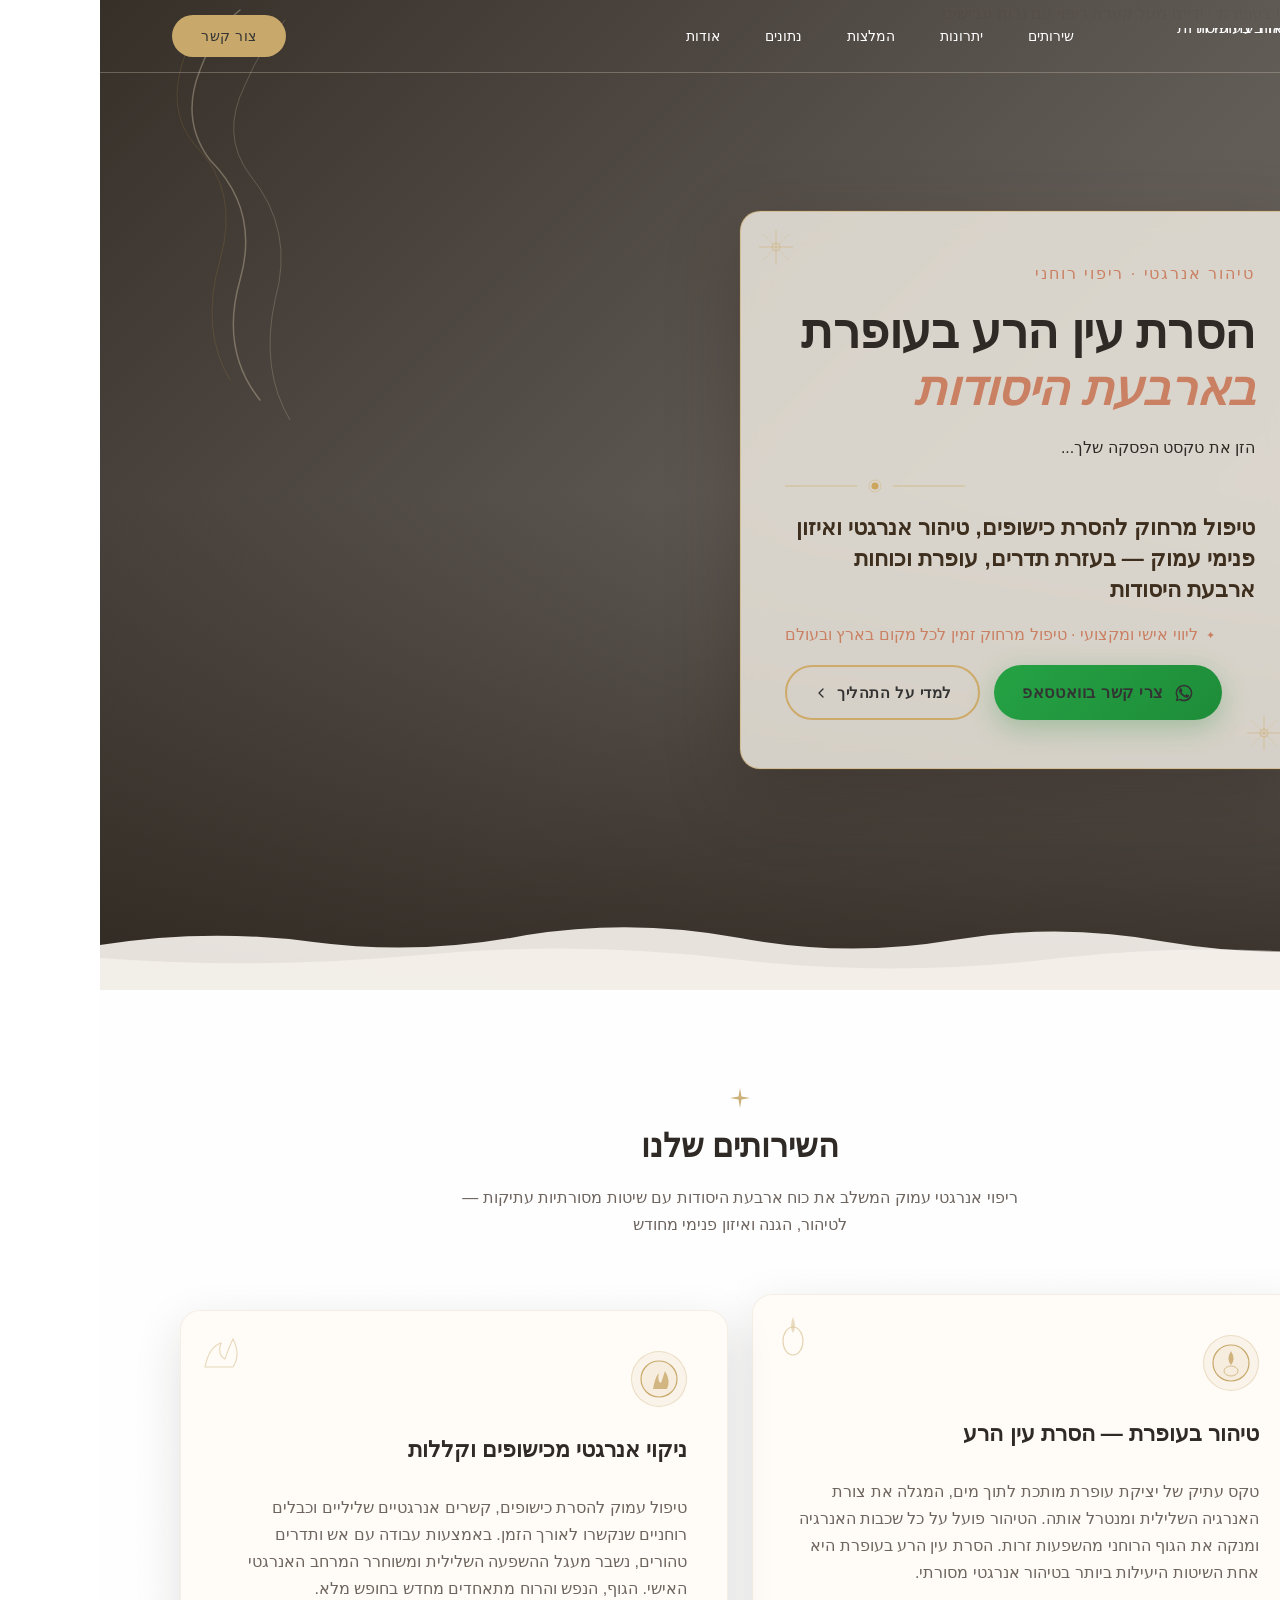
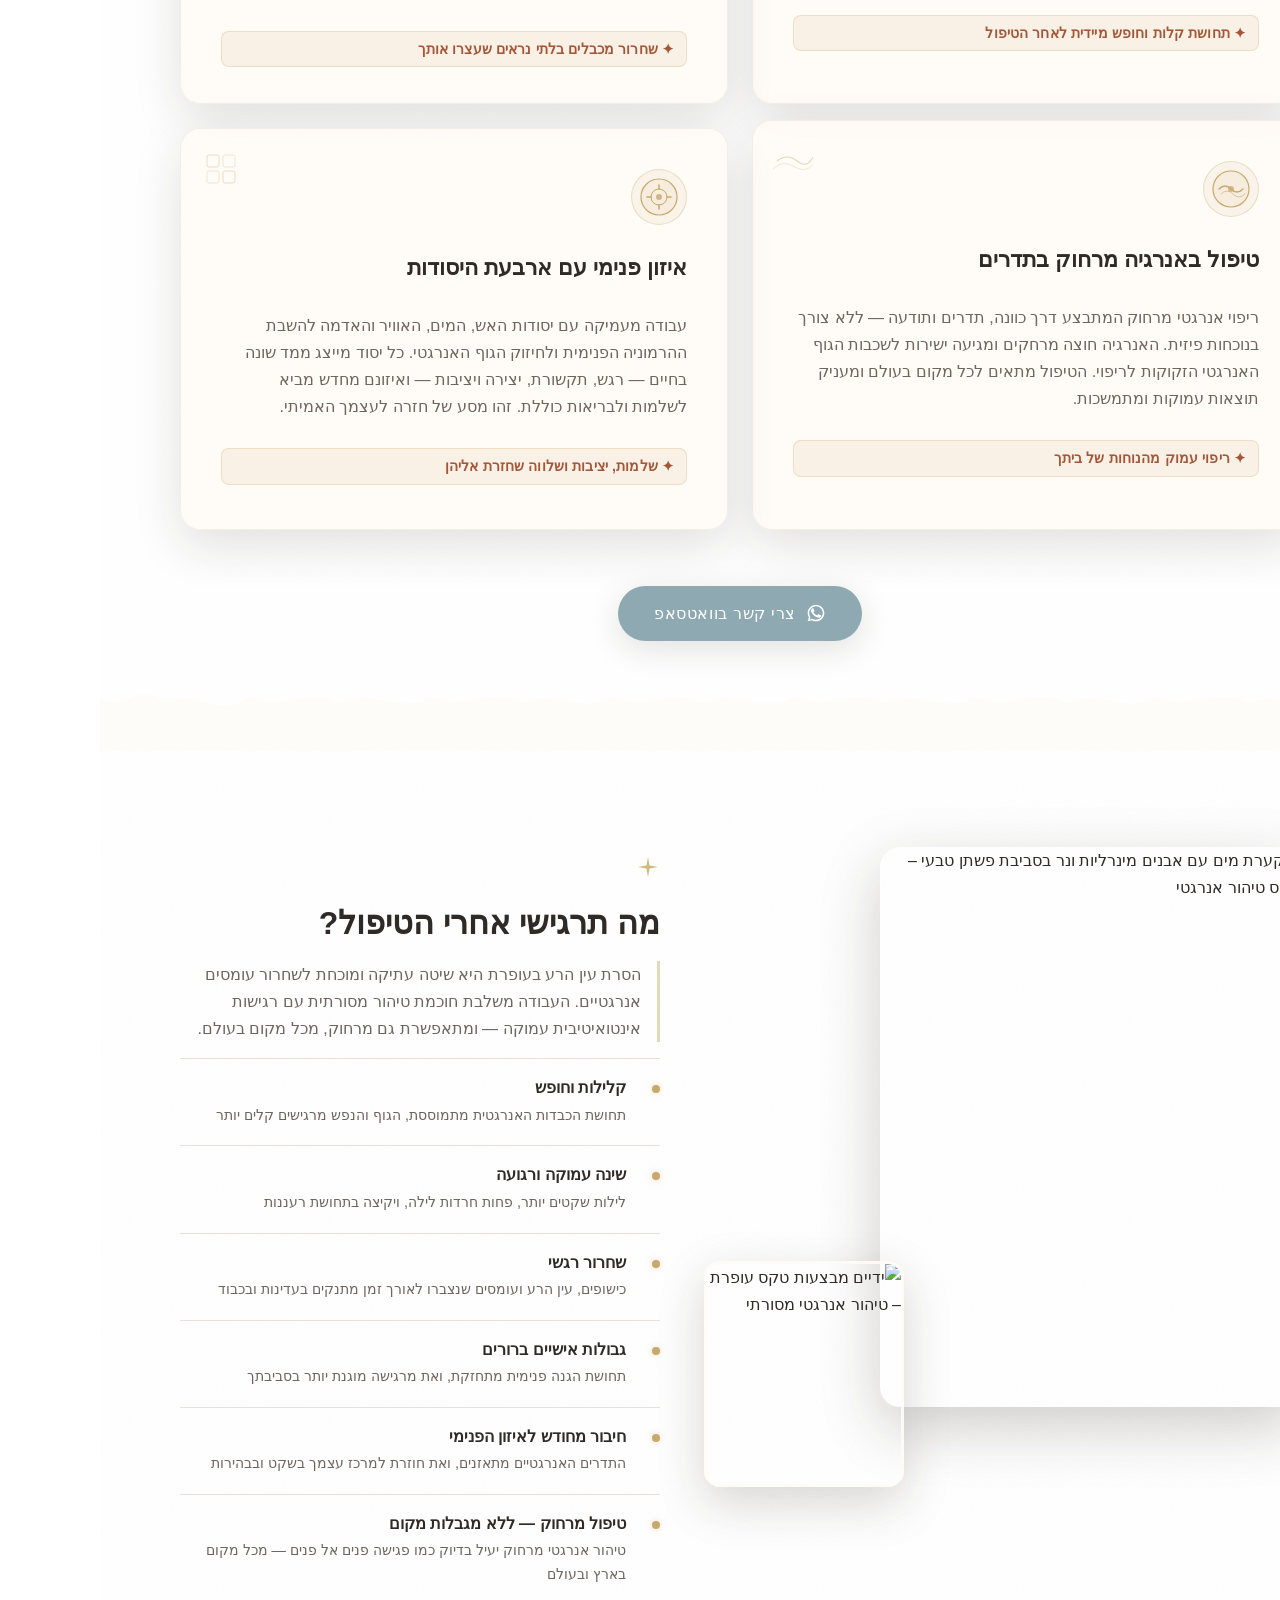
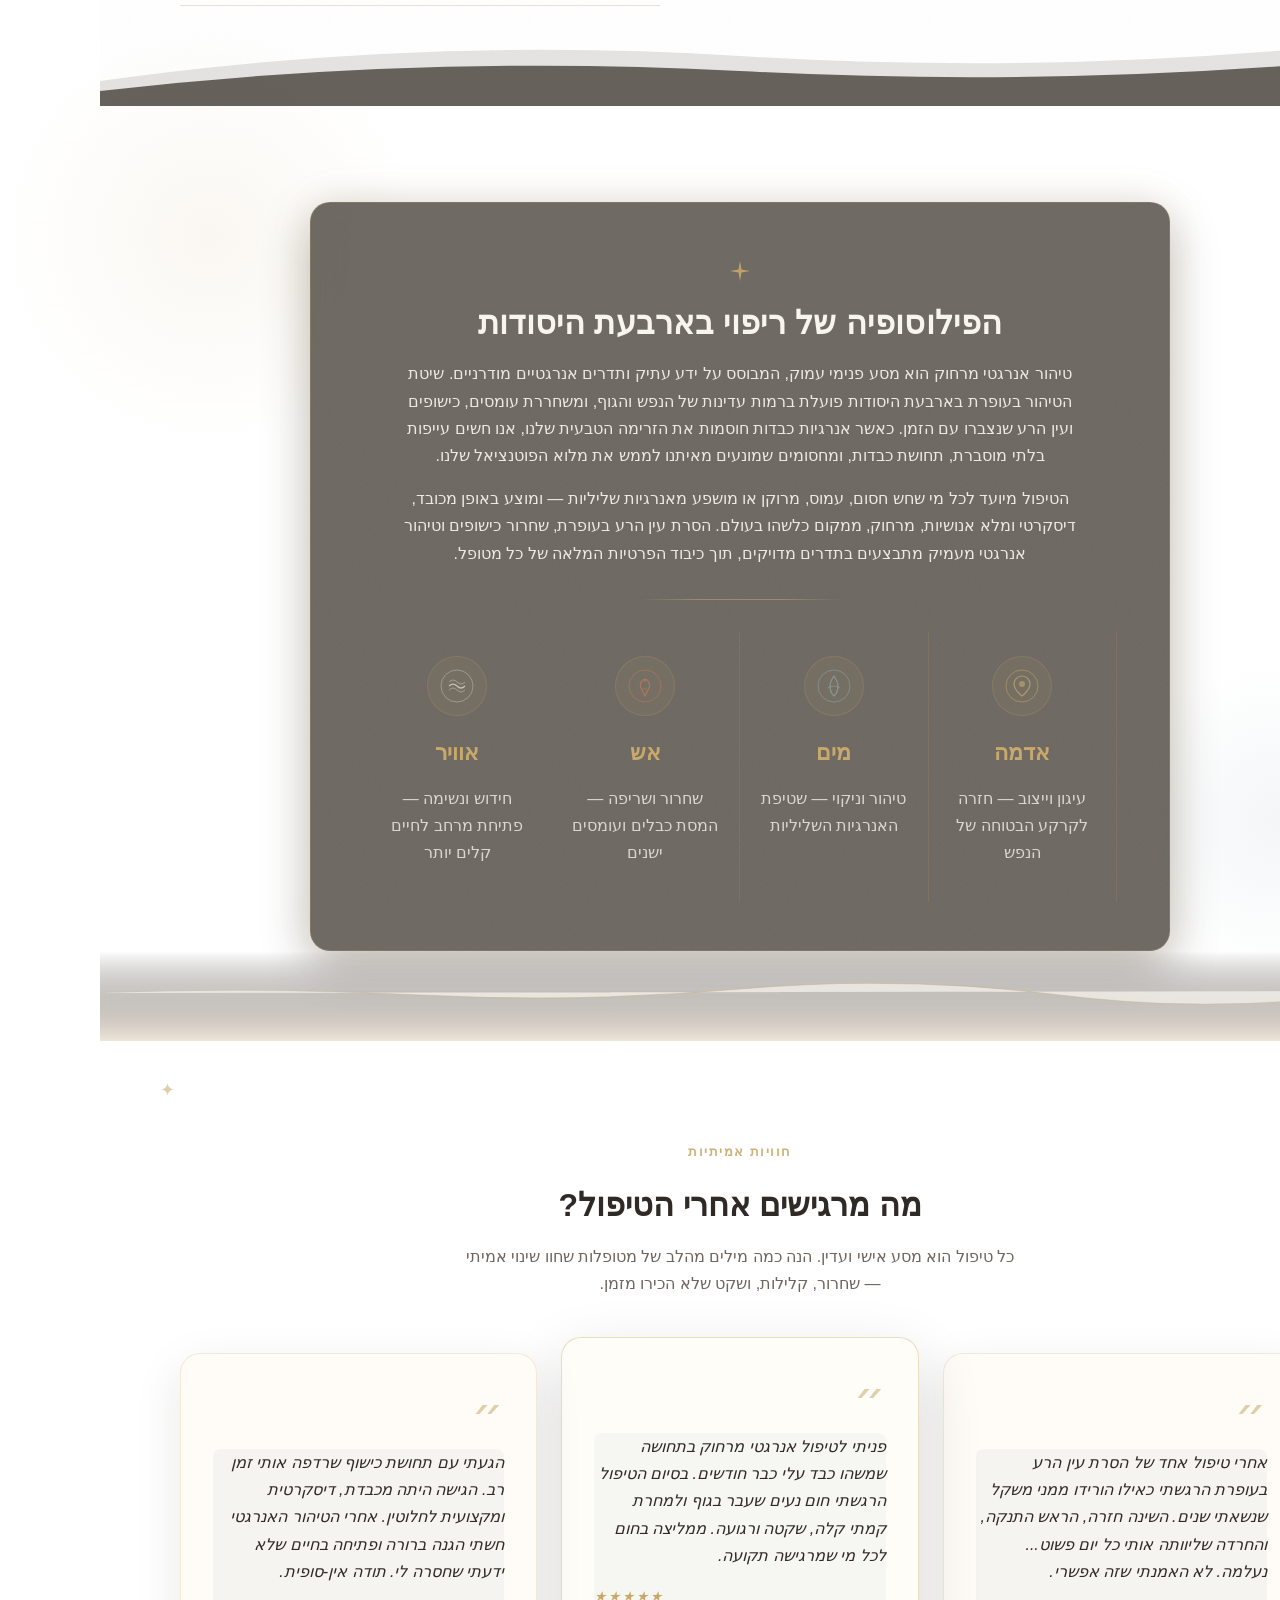
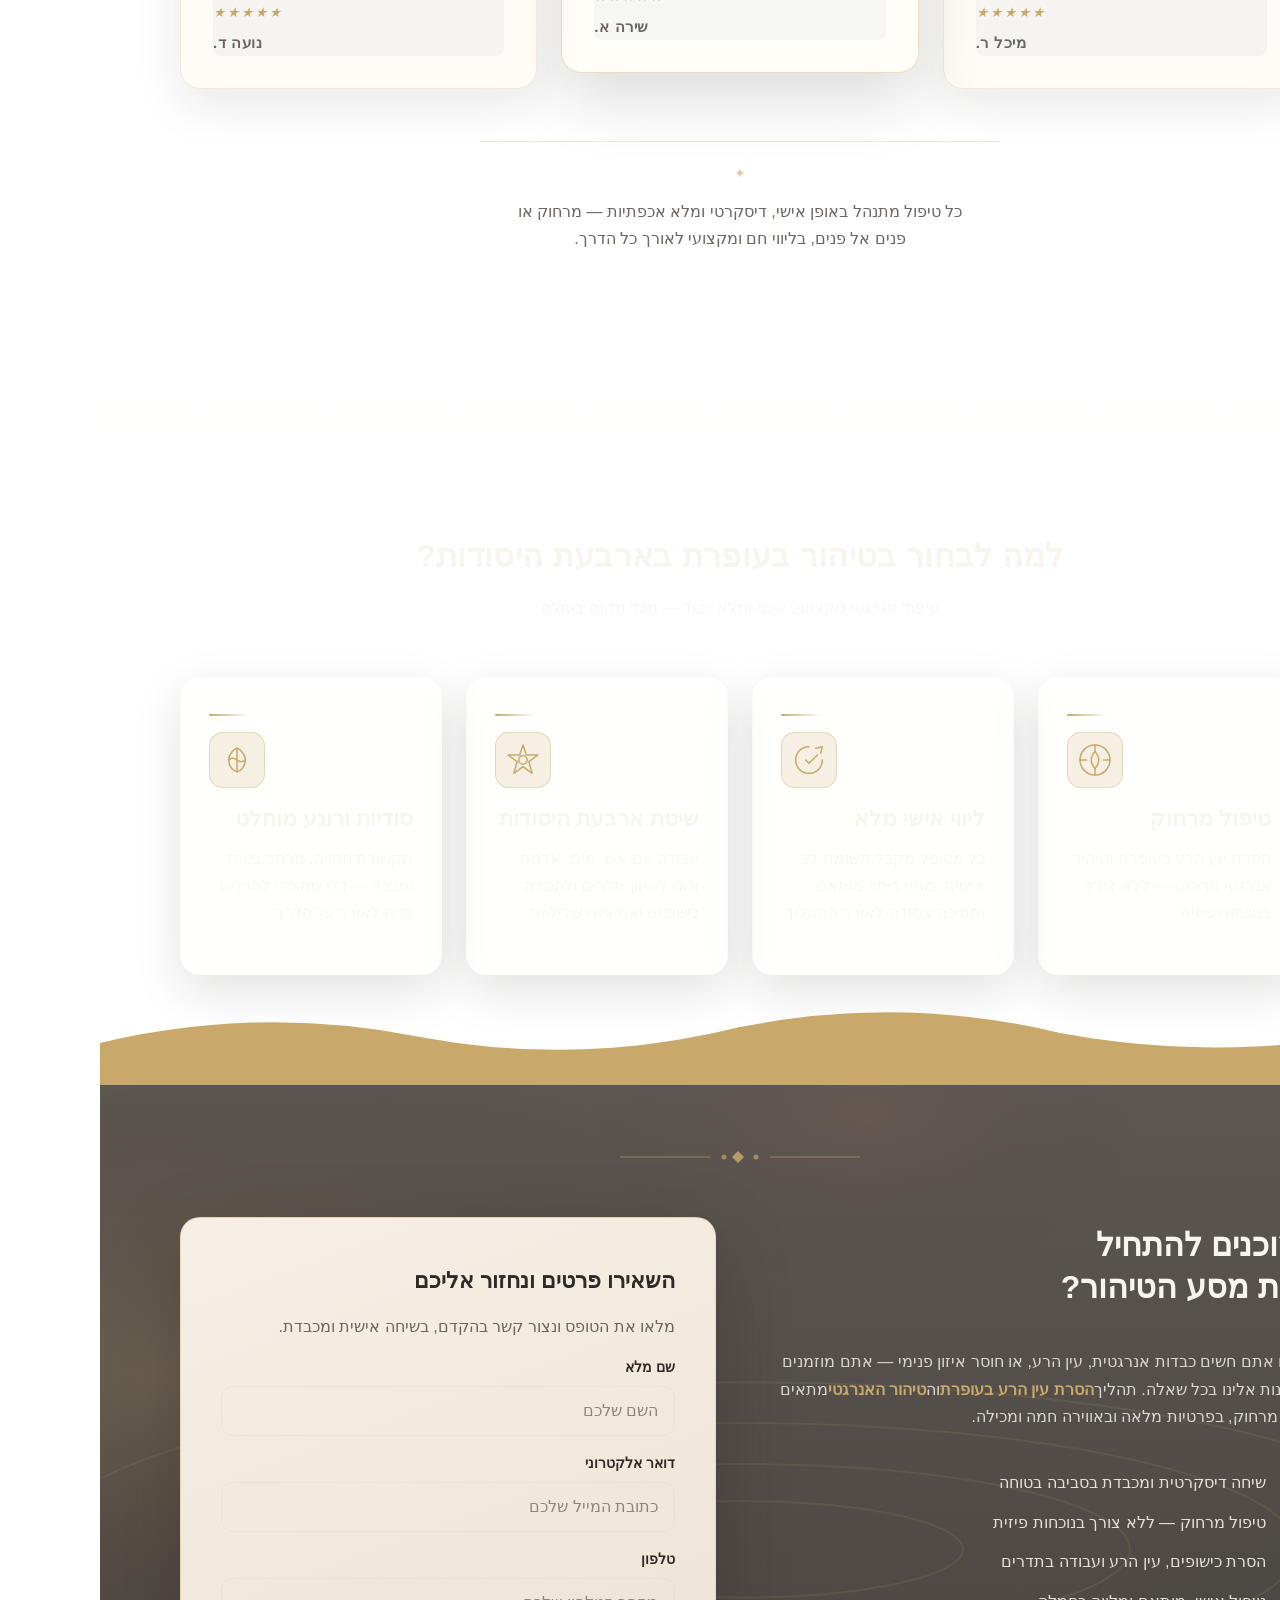
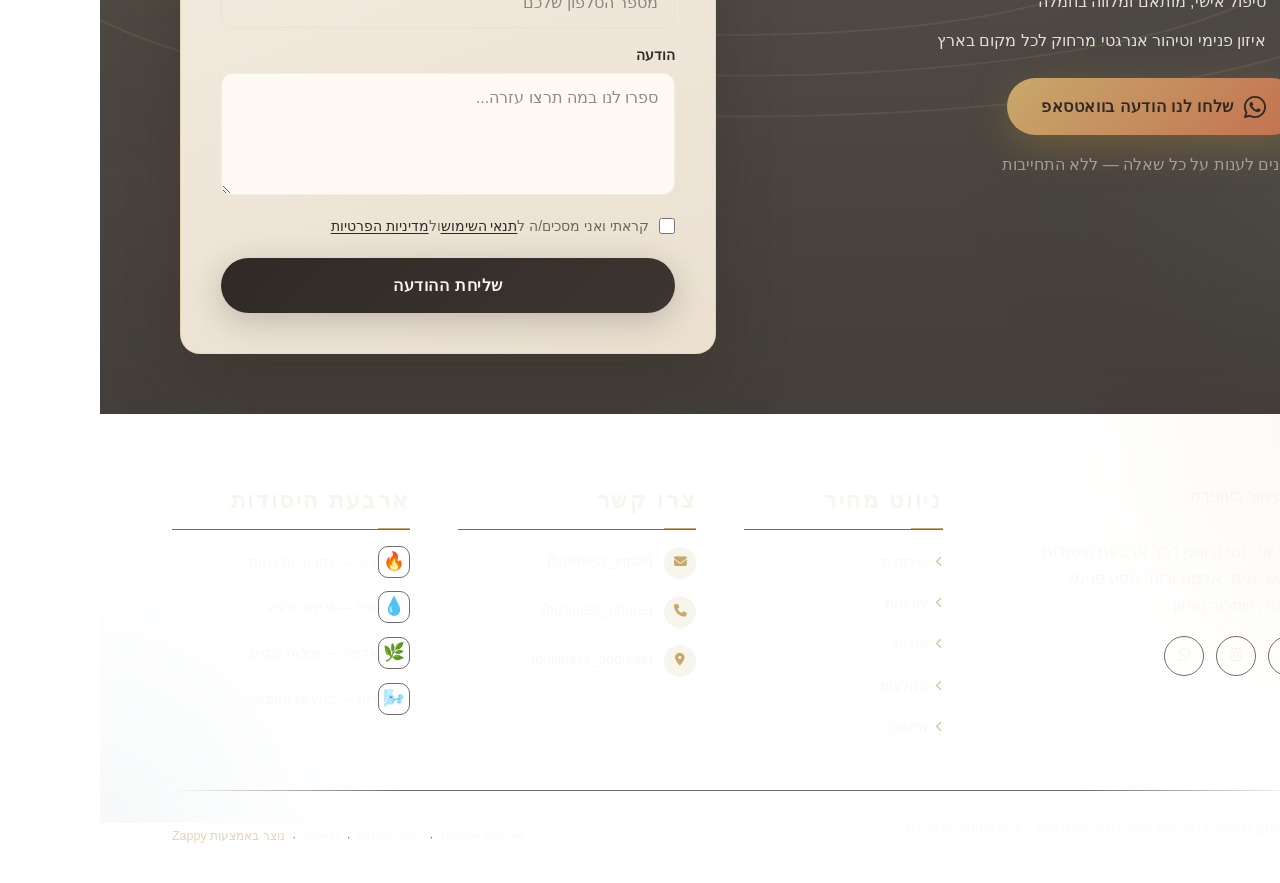
==== commit b99439a7: "Background sync: Progressive GitHub Sync" ====
--- a/public/index.html
+++ b/public/index.html
@@ -1 +1 @@
-<!doctype html><html dir="rtl" lang="he"><head><meta charset="UTF-8"><meta content="width=device-width,initial-scale=1" name="viewport"><meta content="index, follow" name="robots"><title>הסרת עין הרע בעופרת — טיהור בעופרת בארבעת היסודות</title><meta content="A spiritual and energetic healing practice focused on lead-pouring (עופרת) as a traditional method for removing the evil eye, curses, and negative energies. The" name="description"><meta content="הסרת עין הרע בעופרת, הסרת כישופים, טיהור אנרגטי, הסרת עין הרע בעופרת, טיהור אנרגטי מרחוק" name="keywords"><link href="/assets/favicon.ico" rel="icon" type="image/x-icon"><link href="/assets/favicon-16x16.png" rel="icon" type="image/png" sizes="16x16"><link href="/assets/favicon-32x32.png" rel="icon" type="image/png" sizes="32x32"><link href="/assets/favicon-48x48.png" rel="icon" type="image/png" sizes="48x48"><link href="/assets/favicon-192x192.png" rel="icon" type="image/png" sizes="192x192"><link href="/assets/favicon-512x512.png" rel="icon" type="image/png" sizes="512x512"><link href="/assets/apple-touch-icon.png" rel="apple-touch-icon"><script>!function(){"use strict";var t="0f71eb76-64d7-403d-bdd6-6f4e79e897e3",e="https://api.zappy5.com/api/analytics/track",a=18e5,n=2592e6,o=!0,i=!0,r=!0;var s=function(){var e="zappy_visitor_"+t,a=null;try{if(a=localStorage.getItem(e)){var o=JSON.parse(a),i=Date.now();if(i-o.created<n)return o.lastSeen=i,localStorage.setItem(e,JSON.stringify(o)),o.id}}catch(t){console.warn("Zappy Analytics: LocalStorage not available")}var r="zv_"+Date.now()+"_"+Math.random().toString(36).substr(2,9);try{localStorage.setItem(e,JSON.stringify({id:r,created:Date.now(),lastSeen:Date.now()}))}catch(t){}return r}(),c=function(){var e="zappy_session_"+t,n=null;try{if(n=sessionStorage.getItem(e)){var o=JSON.parse(n),i=Date.now();if(i-o.timestamp<a)return o.timestamp=i,sessionStorage.setItem(e,JSON.stringify(o)),o.id}}catch(t){console.warn("Zappy Analytics: SessionStorage not available")}var r="zs_"+Date.now()+"_"+Math.random().toString(36).substr(2,9);try{sessionStorage.setItem(e,JSON.stringify({id:r,timestamp:Date.now()}))}catch(t){}return r}();function l(a,n){n=n||{};var o={website_id:t,event_type:a,page_path:window.location.pathname,referrer:document.referrer||"direct",visitor_id:s,session_id:c,metadata:n};if(navigator.sendBeacon){var i=new Blob([JSON.stringify(o)],{type:"application/json"});navigator.sendBeacon(e,i)}else fetch(e,{method:"POST",headers:{"Content-Type":"application/json"},body:JSON.stringify(o),keepalive:!0}).catch(function(t){console.warn("Zappy Analytics: Failed to track event",t)})}o&&l("pageview",{title:document.title,url:window.location.href}),i&&document.addEventListener("click",function(t){var e=t.target;if("BUTTON"===e.tagName||e.closest("button")){var a="BUTTON"===e.tagName?e:e.closest("button");l("click",{element:"button",text:a.textContent.trim().substring(0,100),id:a.id||null,class:a.className||null})}else if("A"===e.tagName||e.closest("a")){var n="A"===e.tagName?e:e.closest("a");l("navigation",{element:"link",text:n.textContent.trim().substring(0,100),href:n.href,external:n.hostname!==window.location.hostname})}},!0),r&&document.addEventListener("submit",function(t){var e=t.target;l("form_submit",{form_id:e.id||null,form_name:e.name||null,form_action:e.action||null,form_method:e.method||"GET"})},!0);var d=Date.now();window.addEventListener("beforeunload",function(){l("page_unload",{time_on_page:Math.floor((Date.now()-d)/1e3),page_path:window.location.pathname})}),window.zappyAnalytics={track:l,getVisitorId:function(){return s},getSessionId:function(){return c}}}()</script><meta content="הסרת עין הרע בעופרת — טיהור בעופרת בארבעת היסודות" property="og:title"><meta content="A spiritual and energetic healing practice focused on lead-pouring (עופרת) as a traditional method for removing the evil eye, curses, and negative energies. The" property="og:description"><meta content="summary_large_image" name="twitter:card"><meta content="הסרת עין הרע בעופרת — טיהור בעופרת בארבעת היסודות" name="twitter:title"><meta content="A spiritual and energetic healing practice focused on lead-pouring (עופרת) as a traditional method for removing the evil eye, curses, and negative energies. The" name="twitter:description"><meta content="website" property="og:type"><meta content="he_IL" property="og:locale"><link href="https://cdnjs.cloudflare.com/ajax/libs/font-awesome/6.4.0/css/all.min.css" rel="stylesheet"><link href="/assets/favicon.ico" rel="icon" type="image/x-icon"><link href="/assets/favicon-16x16.png" rel="icon" type="image/png" sizes="16x16"><link href="/assets/favicon-32x32.png" rel="icon" type="image/png" sizes="32x32"><link href="/assets/favicon-48x48.png" rel="icon" type="image/png" sizes="48x48"><link href="/assets/favicon-192x192.png" rel="icon" type="image/png" sizes="192x192"><link href="/assets/favicon-512x512.png" rel="icon" type="image/png" sizes="512x512"><link href="/assets/apple-touch-icon.png" rel="apple-touch-icon"><link href="https://cdn.jsdelivr.net/npm/vanilla-cookieconsent@3/dist/cookieconsent.css" rel="stylesheet"><script src="https://cdn.jsdelivr.net/npm/vanilla-cookieconsent@3/dist/cookieconsent.umd.js"></script><script src="https://cdn.jsdelivr.net/gh/mickidum/acc_toolbar/acctoolbar/acctoolbar.min.js"></script><link href="/styles.css" rel="stylesheet"><style id="zappy-dropdown-submenu-styles">#navMenu li:has(.sub-menu),.nav-menu li:has(.sub-menu),.navbar li:has(.sub-menu),nav li:has(.sub-menu){position:relative}#navMenu .sub-menu,.nav-menu .sub-menu,.navbar .sub-menu,nav .sub-menu{display:block!important;position:absolute!important;top:100%;left:0;min-width:220px;background:#fff;border-radius:8px;box-shadow:0 8px 25px rgba(0,0,0,.15);padding:8px 0;opacity:0;visibility:hidden;transform:translateY(10px);transition:all .3s ease;z-index:1000;list-style:none;pointer-events:none}#navMenu li:hover>.sub-menu,.nav-menu li:hover>.sub-menu,.navbar li:hover>.sub-menu,nav li:hover>.sub-menu{opacity:1!important;visibility:visible!important;transform:translateY(0)!important;pointer-events:auto!important}.sub-menu li{list-style:none;margin:0;padding:0}.sub-menu a{display:block!important;padding:10px 16px!important;color:var(--text-dark,#333)!important;font-weight:500;text-decoration:none;white-space:nowrap;transition:background-color .2s}.sub-menu .zappy-nav-child>a{padding-left:28px!important;font-size:.9em!important;opacity:.85!important}[dir=rtl] .sub-menu .zappy-nav-child>a,html[lang=ar] .sub-menu .zappy-nav-child>a,html[lang=he] .sub-menu .zappy-nav-child>a{padding-left:10px!important;padding-right:28px!important}.sub-menu .zappy-nav-parent>a{font-weight:600!important}.sub-menu a:hover{background-color:#f5f5f5}[dir=rtl] .nav-menu .sub-menu,[dir=rtl] .navbar .sub-menu,[dir=rtl] nav .sub-menu,html[lang=ar] .nav-menu .sub-menu,html[lang=ar] .navbar .sub-menu,html[lang=ar] nav .sub-menu,html[lang=he] .nav-menu .sub-menu,html[lang=he] .navbar .sub-menu,html[lang=he] nav .sub-menu{left:auto!important;right:0!important}.sub-menu:empty,.sub-menu:not(:has(li)):not(:has(> a)),.sub-menu:not(:has(li:not(.zappy-hidden-menu-item))):not(:has(> a)){display:none!important;opacity:0!important;visibility:hidden!important;pointer-events:none!important}li:has(.menu-group-title):hover>.sub-menu{opacity:1!important;visibility:visible!important;transform:translateY(0)!important;pointer-events:auto!important}#navMenu>li>.menu-group-title,.nav-menu>li>.menu-group-title{display:inline-block;padding:.5rem 1rem;cursor:default;user-select:none}@media (max-width:768px){#navMenu .sub-menu,.nav-menu .sub-menu,.navbar .sub-menu,nav .sub-menu{position:static!important;transform:none!important;box-shadow:none!important;background:0 0!important;max-height:0;overflow:hidden;opacity:0;visibility:hidden;transition:max-height .3s ease,opacity .3s ease;padding:0!important;border-radius:0!important}#navMenu .sub-menu.mobile-expanded,.nav-menu .sub-menu.mobile-expanded,.navbar .sub-menu.mobile-expanded{max-height:none!important;overflow-y:visible!important;opacity:1!important;visibility:visible!important;padding:8px 0 8px 16px!important}[dir=rtl] .sub-menu.mobile-expanded,html[lang=he] .sub-menu.mobile-expanded{padding:8px 16px 8px 0!important}#navMenu li:hover>.sub-menu,.nav-menu li:hover>.sub-menu,.navbar li:hover>.sub-menu,nav li:hover>.sub-menu{opacity:0;visibility:hidden;pointer-events:none}#navMenu li>.sub-menu.mobile-expanded,.nav-menu li>.sub-menu.mobile-expanded,.navbar li>.sub-menu.mobile-expanded,nav li>.sub-menu.mobile-expanded{opacity:1!important;visibility:visible!important;pointer-events:auto!important}#navMenu li:has(.sub-menu),.nav-menu li:has(.sub-menu),.navbar li:has(.sub-menu),nav li:has(.sub-menu){display:flex!important;flex-wrap:wrap!important;align-items:center!important;position:relative!important;min-height:44px!important}#navMenu li:has(.sub-menu)>a,.nav-menu li:has(.sub-menu)>a,.navbar li:has(.sub-menu)>a,nav li:has(.sub-menu)>a{flex:1!important;min-width:0!important}#navMenu li:has(.sub-menu)>.menu-group-title,.nav-menu li:has(.sub-menu)>.menu-group-title,.navbar li:has(.sub-menu)>.menu-group-title,nav li:has(.sub-menu)>.menu-group-title{flex:1!important;min-width:0!important;padding:0!important;line-height:inherit!important}#navMenu li:has(.sub-menu)>.sub-menu,.nav-menu li:has(.sub-menu)>.sub-menu,.navbar li:has(.sub-menu)>.sub-menu,nav li:has(.sub-menu)>.sub-menu{flex-basis:100%!important;width:100%!important}#navMenu li:has(.sub-menu)>a [class*=arrow],#navMenu li:has(.sub-menu)>a [class*=chevron],.nav-menu li:has(.sub-menu)>a .fa-angle-down,.nav-menu li:has(.sub-menu)>a .fa-chevron-down,.nav-menu li:has(.sub-menu)>a [class*=arrow],.nav-menu li:has(.sub-menu)>a [class*=chevron],nav li:has(.sub-menu)>a [class*=arrow],nav li:has(.sub-menu)>a [class*=chevron]{display:none!important;visibility:hidden!important}.mobile-submenu-toggle{display:flex!important;align-items:center!important;justify-content:center!important;width:44px!important;height:auto!important;background:0 0!important;border:none!important;cursor:pointer!important;color:var(--text-dark)!important;position:static!important;flex-shrink:0!important;align-self:stretch!important;z-index:2!important;padding:0!important;margin:0!important}.mobile-submenu-toggle::after{content:''!important;width:0!important;height:0!important;border-left:6px solid transparent!important;border-right:6px solid transparent!important;border-top:7px solid currentColor!important;transition:transform .3s ease!important}.mobile-submenu-toggle.expanded::after{transform:rotate(180deg)!important}.sub-menu a{padding:10px 0!important;display:block!important;color:var(--text-dark)!important;white-space:normal!important}.sub-menu .zappy-nav-child>a{padding-left:28px!important;font-size:.9em!important;opacity:.85!important}[dir=rtl] .sub-menu .zappy-nav-child>a,html[lang=ar] .sub-menu .zappy-nav-child>a,html[lang=he] .sub-menu .zappy-nav-child>a{padding-left:0!important;padding-right:28px!important}.sub-menu .zappy-nav-parent>a{font-weight:600!important}#navMenu.active,.nav-menu.active{max-width:100vw!important;overflow-x:hidden!important;box-sizing:border-box!important}.navbar .sub-menu li a,.zappy-products-dropdown .sub-menu a,nav.navbar .sub-menu li a{color:var(--text-dark)!important}}@media (min-width:769px){.mobile-submenu-toggle{display:none!important}}</style><style id="mobile-lang-menu-deployed-css">@media (max-width:768px){.lang-switcher,.nav-container .lang-switcher,.nav-cta-container .lang-switcher,.nav-ecommerce-icons .lang-switcher,.nav-icons-left .lang-switcher,.navbar .lang-switcher,.navbar .nav-cta-container .lang-switcher{display:none!important}.mobile-lang-menu{width:100%;border-top:1px solid rgba(128,128,128,.2);padding:8px 0 0 0;margin-top:8px}.mobile-lang-toggle{display:flex!important;align-items:center;justify-content:space-between;width:100%;padding:12px 16px;background:0 0;border:none;cursor:pointer;font-size:15px;color:inherit;font-family:inherit}.mobile-lang-toggle::after{content:'';display:inline-block;width:8px;height:8px;border-right:2px solid currentColor;border-bottom:2px solid currentColor;transform:rotate(45deg);transition:transform .3s ease;margin-left:8px}.mobile-lang-toggle.expanded::after{transform:rotate(-135deg)}.mobile-lang-options{max-height:0;overflow:hidden;transition:max-height .3s ease}.mobile-lang-options.expanded{max-height:300px}.mobile-lang-option{display:flex!important;align-items:center;gap:10px;padding:10px 24px;text-decoration:none;color:inherit;font-size:14px;font-family:inherit}.mobile-lang-option:hover{background:rgba(128,128,128,.1)}.mobile-lang-option.active{font-weight:600;opacity:.7;pointer-events:none}.mobile-lang-option img{width:20px;height:20px;border-radius:50%}}@media (min-width:769px){.mobile-lang-menu{display:none!important}}</style><style id="zappy-widget-visibility">#mic-access-tool-box,#mic-access-tool-general-button,#mic-init-access-tool #mic-access-tool-box,#mic-init-access-tool #mic-access-tool-general-button,#mic-init-access-tool .mic-access-tool-general-button,._access-icon,._access-menu,.mic-access-tool-box,.mic-access-tool-general-button,div[id*=mic-access-tool-box]{display:none!important;visibility:hidden!important;opacity:0!important;pointer-events:none!important}</style></head><body><nav class="navbar" dir="rtl"><button class="mobile-toggle" aria-label="Menu" id="mobileToggle"><svg viewBox="0 0 24 24" height="24" width="24" fill="none" class="hamburger-icon"><path d="M3 12h18M3 6h18M3 18h18" stroke="currentColor" stroke-width="2" stroke-linecap="round"></path></svg><svg viewBox="0 0 24 24" height="24" width="24" fill="none" class="close-icon" style="display:none"><path d="M18 6L6 18M6 6l12 12" stroke="currentColor" stroke-width="2" stroke-linecap="round"></path></svg></button><button class="phone-header-btn" aria-label="Call" data-phone="[business_phone]"><svg viewBox="0 0 24 24" height="20" width="20" fill="currentColor"><path d="M22 16.92v3a2 2 0 0 1-2.18 2 19.79 19.79 0 0 1-8.63-3.07 19.5 19.5 0 0 1-6-6 19.79 19.79 0 0 1-3.07-8.67A2 2 0 0 1 4.11 2h3a2 2 0 0 1 2 1.72 12.84 12.84 0 0 0 .7 2.81 2 2 0 0 1-.45 2.11L8.09 9.91a16 16 0 0 0 6 6l1.27-1.27a2 2 0 0 1 2.11-.45 12.84 12.84 0 0 0 2.81.7A2 2 0 0 1 22 16.92z"></path></svg></button><div class="nav-container"><div class="nav-right-group"><div class="nav-brand"><a href="/" class="logo-link"><img alt="טיהור בעופרת בארבעת היסודות" src="/assets/logo.webp" class="logo"></a></div><ul class="nav-menu" id="navMenu"><li><a href="#services">שירותים</a></li><li><a href="#benefits">יתרונות</a></li><li><a href="#testimonials">המלצות</a></li><li><a href="#stats">נתונים</a></li><li><a href="#about">אודות</a></li></ul></div><div class="nav-cta-container"><a href="#contact" class="nav-cta-btn">צור קשר</a></div></div></nav><script>window.addEventListener("load",function(){const e=document.querySelector(".navbar, nav, header");if(!e)return void console.log("[Navbar] Navbar element not found");let t=document.getElementById("mobileToggle")||document.querySelector(".mobile-toggle")||document.querySelector(".hamburger")||document.querySelector(".hamburger-menu")||document.querySelector(".menu-toggle")||document.querySelector(".burger-menu")||document.querySelector('[aria-label="Menu"]')||document.querySelector('[aria-label="תפריט"]');const o=document.querySelector(".phone-header-btn"),n=window.getComputedStyle(e);let r=n.backgroundColor;if(console.log("[Navbar] Initial navbar background:",r),"transparent"===r||"rgba(0, 0, 0, 0)"===r||r.startsWith("rgba")&&r.includes(", 0)")){const e=n.backgroundImage;if(e&&"none"!==e)console.log("[Navbar] Navbar has background image/gradient, using dark text"),r="rgb(240, 240, 240)";else{const e=window.getComputedStyle(document.body).backgroundColor;console.log("[Navbar] Navbar transparent, using body background:",e),r=e}}const i=r.match(/\d+/g);if(i&&i.length>=3){const e=(.299*parseInt(i[0])+.587*parseInt(i[1])+.114*parseInt(i[2]))/255;console.log("[Navbar] Mobile button colors preserved from Claude CSS (luminance:",e.toFixed(2)+")");const n=document.createElement("style");n.id="zappy-mobile-nav-fix";document.documentElement.lang;document.documentElement.dir,n.textContent='\n        /* Hide mobile buttons on desktop, show only on mobile */\n        @media (min-width: 769px) {\n          .mobile-toggle,\n          .phone-header-btn {\n            display: none !important;\n          }\n        }\n        \n        /* Show and position mobile buttons correctly on mobile */\n        @media (max-width: 768px) {\n          .mobile-toggle,\n          .phone-header-btn {\n            position: absolute !important;\n            top: 50% !important;\n            transform: translateY(-50%) !important;\n            z-index: 1001 !important;\n            display: flex !important;\n            align-items: center !important;\n            justify-content: center !important;\n            width: 36px !important;\n            height: 36px !important;\n            border-radius: 50% !important;\n            border: none !important;\n            cursor: pointer !important;\n            padding: 6px !important;\n            background: none !important;\n            color: var(--nav-text, var(--text-dark)) !important;\n          }\n          \n          /* LTR positioning (default): hamburger LEFT, phone RIGHT */\n          html:not([dir="rtl"]):not([lang="he"]):not([lang="ar"]) .mobile-toggle,\n          html[dir="ltr"] .mobile-toggle {\n            left: 12px !important;\n            right: auto !important;\n          }\n          html:not([dir="rtl"]):not([lang="he"]):not([lang="ar"]) .phone-header-btn,\n          html[dir="ltr"] .phone-header-btn {\n            right: 12px !important;\n            left: auto !important;\n          }\n          \n          /* RTL positioning: hamburger RIGHT, phone LEFT */\n          html[dir="rtl"] .mobile-toggle,\n          html[lang="he"] .mobile-toggle,\n          html[lang="ar"] .mobile-toggle {\n            right: 12px !important;\n            left: auto !important;\n          }\n          html[dir="rtl"] .phone-header-btn,\n          html[lang="he"] .phone-header-btn,\n          html[lang="ar"] .phone-header-btn {\n            left: 12px !important;\n            right: auto !important;\n          }\n          \n          /* CRITICAL: Ensure nav-container has min-height on mobile */\n          /* All children are positioned absolutely/fixed on mobile, so height:auto collapses to 0 */\n          .nav-container {\n            min-height: 70px !important;\n            position: relative !important;\n          }\n          \n          /* Ensure SVG icons are properly sized and inherit color */\n          .mobile-toggle svg,\n          .phone-header-btn svg {\n            width: 24px !important;\n            height: 24px !important;\n            /* Don\'t force display - let JavaScript control hamburger/close toggle */\n          }\n          \n          /* Reset nav-cta-container on mobile - remove desktop box-shadow/padding */\n          /* that creates a visible ghost box when CTA button is hidden */\n          .nav-cta-container {\n            box-shadow: none !important;\n            padding: 0 !important;\n          }\n          \n          /* Hide nav-cta-container entirely on mobile when there\'s no lang-switcher */\n          /* (only the CTA button is inside, and it\'s hidden on mobile) */\n          .nav-cta-container:not(:has(.lang-switcher)) {\n            display: none !important;\n          }\n          \n          /* CRITICAL: Prevent hero image fade gradient from bleeding over headline text */\n          /* The .image-fade-gradient has bottom: -30px (extends below parent) */\n          /* On mobile stacked layout, this overlaps the h1 text below the image */\n          .hero-image-column {\n            overflow: hidden !important;\n          }\n          .image-fade-gradient {\n            bottom: 0 !important;\n          }\n          \n          /* Hide desktop language switcher on mobile - hamburger menu handles it */\n          /* High specificity to override stored CSS */\n          .lang-switcher,\n          .nav-cta-container .lang-switcher,\n          .nav-container .lang-switcher,\n          .navbar .lang-switcher,\n          .navbar .nav-cta-container .lang-switcher {\n            display: none !important;\n          }\n        }\n      ';const r=document.getElementById("zappy-mobile-nav-fix");r&&r.remove(),document.head.appendChild(n),console.log("[Navbar] Critical CSS injected for mobile nav positioning");const l=window.innerWidth<=768;if(t){const e=t.querySelector(".hamburger-icon"),o=t.querySelector(".close-icon");e&&(e.style.setProperty("width","24px","important"),e.style.setProperty("height","24px","important"),e.style.setProperty("display","block","important")),o&&(o.style.setProperty("width","24px","important"),o.style.setProperty("height","24px","important"),o.style.setProperty("display","none","important")),l?(t.style.setProperty("position","absolute","important"),t.style.setProperty("top","50%","important"),t.style.setProperty("transform","translateY(-50%)","important"),t.style.setProperty("z-index","1001","important"),t.style.removeProperty("left"),t.style.removeProperty("right"),console.log("[Navbar] Mobile toggle positioning applied (mobile viewport)")):(t.style.removeProperty("position"),t.style.removeProperty("top"),t.style.removeProperty("transform"),t.style.removeProperty("z-index"),t.style.removeProperty("left"),t.style.removeProperty("right"),console.log("[Navbar] Desktop viewport - cleared mobile toggle inline positioning"))}if(o){const e=o.querySelector("svg");e&&(e.style.width="24px",e.style.height="24px",e.setAttribute("width","24"),e.setAttribute("height","24")),l?(o.style.setProperty("position","absolute","important"),o.style.setProperty("top","50%","important"),o.style.setProperty("transform","translateY(-50%)","important"),o.style.setProperty("z-index","1001","important"),o.style.removeProperty("left"),o.style.removeProperty("right"),console.log("[Navbar] Phone button positioning applied (mobile viewport)")):(o.style.removeProperty("position"),o.style.removeProperty("top"),o.style.removeProperty("transform"),o.style.removeProperty("z-index"),o.style.removeProperty("left"),o.style.removeProperty("right"),console.log("[Navbar] Desktop viewport - cleared phone button inline positioning"))}}else console.log("[Navbar] Could not parse background color:",r);t=document.getElementById("mobileToggle")||document.querySelector(".mobile-toggle")||document.querySelector(".hamburger")||document.querySelector(".hamburger-menu")||document.querySelector(".menu-toggle")||document.querySelector(".burger-menu")||document.querySelector('[aria-label="Menu"]')||document.querySelector('[aria-label="תפריט"]');const l=document.getElementById("navMenu")||document.querySelector(".nav-menu")||document.querySelector(".nav-links")||document.querySelector("nav ul:not(.submenu)");if(!t||!l)return void console.log("[Navbar] Mobile toggle or menu not found:",{toggle:!!t,menu:!!l});l.id||(l.id="navMenu"),console.log("[Navbar] Initializing mobile menu...");const a=t.cloneNode(!0);t.parentNode.replaceChild(a,t),a.addEventListener("click",function(e){e.preventDefault(),e.stopPropagation();const t=this.querySelector(".hamburger-icon"),o=this.querySelector(".close-icon");l.classList.contains("active")?(l.classList.remove("active"),t&&t.style.setProperty("display","block","important"),o&&o.style.setProperty("display","none","important"),document.body.style.overflow="",console.log("[Navbar] Menu closed")):(l.classList.add("active"),t&&t.style.setProperty("display","none","important"),o&&o.style.setProperty("display","block","important"),document.body.style.overflow="hidden",console.log("[Navbar] Menu opened"))}),l.querySelectorAll("a").forEach(function(e){e.addEventListener("click",function(){if("#"===this.getAttribute("href"))return;const e=a.querySelector(".hamburger-icon"),t=a.querySelector(".close-icon");l.classList.remove("active"),e&&e.style.setProperty("display","block","important"),t&&t.style.setProperty("display","none","important"),document.body.style.overflow="",console.log("[Navbar] Menu closed (link clicked)")})});var s=l.querySelectorAll(".dropdown-toggle");s.forEach(function(e){e.addEventListener("click",function(e){e.preventDefault(),e.stopPropagation();var t=this.closest(".nav-dropdown");t&&(t.parentNode.querySelectorAll(".nav-dropdown.open").forEach(function(e){e!==t&&e.classList.remove("open")}),t.classList.toggle("open"),console.log("[Navbar] Dropdown toggled:",t.classList.contains("open")?"open":"closed"))})}),document.addEventListener("click",function(e){e.target.closest(".nav-dropdown")||document.querySelectorAll(".nav-dropdown.open").forEach(function(e){e.classList.remove("open")})}),console.log("[Navbar] Dropdown handlers initialized for "+s.length+" dropdowns"),o&&o.addEventListener("click",function(){const e=document.querySelectorAll('a[href^="tel:"]'),t=e.length>0?e[0].getAttribute("href").replace("tel:",""):"[business_phone]";window.location.href="tel:"+t,console.log("[Navbar] Phone button clicked")}),console.log("[Navbar] Mobile menu initialized successfully");const p=function(){const e=document.querySelector(".whatsapp-float");e&&(window.innerWidth>=769?(e.style.setProperty("display","none","important"),e.style.setProperty("visibility","hidden","important"),e.style.setProperty("opacity","0","important"),e.style.setProperty("pointer-events","none","important"),console.log("[WhatsApp] Button hidden on desktop")):(e.style.removeProperty("display"),e.style.removeProperty("visibility"),e.style.removeProperty("opacity"),e.style.removeProperty("pointer-events"),console.log("[WhatsApp] Button visible on mobile")))};let c;p(),window.addEventListener("resize",function(){clearTimeout(c),c=setTimeout(p,100)})})</script><main><section class="index-hero-section" data-layout-spec="בית-hero" dir="rtl" id="hero-dup-1777482948725" data-hero-type="fullscreen-scrim"><div class="index-hero-bg"><img alt="טיהור אנרגטי בעופרת - ידיים מעל קערת ריפוי עם נרות וגבישים" src="/assets/site-index-hero-image-1.webp" data-context="Intimate sacred healing scene: close-up of weathered feminine hands hovering above a dark ceramic bowl filled with molten lead and shimmering water, surrounded by lit beeswax candles casting warm golden glow, smooth river stones and raw crystals arranged nearby, wisps of white smoke rising, water reflections creating luminous patterns, dried herbs and a small copper vessel in the background, earthy textures of linen and clay, mystical yet photographic warmth, soft bokeh, spiritual ritual atmosphere" data-placeholder="index-hero-image-1" height="900" width="1400" data-element-id="img-1777482996221-tiges4y5z" data-element-type="image" data-hero-background="true" data-hero-bg="true" style="object-position:50% 50%"></div><div class="index-hero-scrim" aria-hidden="true"></div><div class="index-hero-smoke-decor" aria-hidden="true"><svg viewBox="0 0 320 420" xmlns="http://www.w3.org/2000/svg" aria-hidden="true" data-no-icon-edit="true" fill="none"><path d="M160,400 Q120,350 140,280 Q160,210 110,160 Q80,120 100,70 Q115,30 140,10" fill="none" opacity="0.38" stroke="#D4C4A8" stroke-width="1.5" stroke-linecap="round"></path><path d="M190,420 Q160,370 175,300 Q195,230 150,175 Q120,135 145,85 Q162,45 185,20" fill="none" opacity="0.25" stroke="#D4C4A8" stroke-width="1" stroke-linecap="round"></path><path d="M130,380 Q100,330 120,260 Q140,190 95,145 Q65,110 85,55" fill="none" opacity="0.20" stroke="#C9973A" stroke-width="0.8" stroke-linecap="round"></path></svg></div><div class="index-hero-container"><div class="index-hero-card"><span class="index-hero-corner index-hero-corner--tr" aria-hidden="true"><svg viewBox="0 0 38 38" xmlns="http://www.w3.org/2000/svg" height="38" width="38" fill="none" aria-hidden="true" data-no-icon-edit="true"><line x1="19" x2="19" y1="2" y2="36" stroke="#C9973A" stroke-width="0.8" opacity="0.45"></line><line x1="2" x2="36" y1="19" y2="19" stroke="#C9973A" stroke-width="0.8" opacity="0.45"></line><line x1="6" x2="32" y1="6" y2="32" stroke="#C9973A" stroke-width="0.6" opacity="0.3"></line><line x1="32" x2="6" y1="6" y2="32" stroke="#C9973A" stroke-width="0.6" opacity="0.3"></line><circle cx="19" cy="19" r="4" stroke="#C9973A" stroke-width="0.8" opacity="0.5"></circle></svg></span><span class="index-hero-corner index-hero-corner--bl" aria-hidden="true"><svg viewBox="0 0 38 38" xmlns="http://www.w3.org/2000/svg" height="38" width="38" fill="none" aria-hidden="true" data-no-icon-edit="true"><line x1="19" x2="19" y1="2" y2="36" stroke="#C9973A" stroke-width="0.8" opacity="0.45"></line><line x1="2" x2="36" y1="19" y2="19" stroke="#C9973A" stroke-width="0.8" opacity="0.45"></line><line x1="6" x2="32" y1="6" y2="32" stroke="#C9973A" stroke-width="0.6" opacity="0.3"></line><line x1="32" x2="6" y1="6" y2="32" stroke="#C9973A" stroke-width="0.6" opacity="0.3"></line><circle cx="19" cy="19" r="4" stroke="#C9973A" stroke-width="0.8" opacity="0.5"></circle></svg></span><p class="index-hero-label">טיהור אנרגטי · ריפוי רוחני</p><h1 class="index-hero-h1">הסרת עין הרע בעופרת<br><span class="index-hero-h1-accent">בארבעת היסודות</span></h1><div class="zappy-inserted-element" id="zappy-element-1777483014709-f21cr2dsi" data-element-id="zappy-element-1777483014709-f21cr2dsi" data-element-type="paragraph" data-zappy-newly-inserted="true" style="width:100%"><p data-element-id="zappy-element-1777483014709-f21cr2dsi" data-element-type="paragraph" data-zappy-newly-inserted="true" id="zappy-element-1777483014709-f21cr2dsi" style="font-size:1rem;max-width:none;margin-left:auto;margin-right:auto">הזן את טקסט הפסקה שלך...</p></div><div class="index-hero-ornament" aria-hidden="true"><svg viewBox="0 0 180 14" xmlns="http://www.w3.org/2000/svg" height="14" width="180" fill="none" aria-hidden="true" data-no-icon-edit="true"><line x1="0" x2="72" y1="7" y2="7" stroke="#C9973A" stroke-width="0.8" opacity="0.55"></line><circle cx="90" cy="7" r="3.5" fill="#C9973A" opacity="0.75"></circle><circle cx="90" cy="7" r="6" stroke="#C9973A" stroke-width="0.7" opacity="0.4"></circle><line x1="108" x2="180" y1="7" y2="7" stroke="#C9973A" stroke-width="0.8" opacity="0.55"></line></svg></div><h3 class="index-hero-subtitle">טיפול מרחוק להסרת כישופים, טיהור אנרגטי ואיזון פנימי עמוק — בעזרת תדרים, עופרת וכוחות ארבעת היסודות</h3><p class="index-hero-reassurance"><span class="index-hero-reassurance-icon" aria-hidden="true">✦</span>ליווי אישי ומקצועי · טיפול מרחוק זמין לכל מקום בארץ ובעולם</p><div class="index-hero-ctas"><a href="#process" class="index-hero-btn-secondary" data-element-id="btn-1777482996215-nswk4vgv6" data-element-type="button" data-native-element="true"><span>למדי על התהליך</span><svg viewBox="0 0 24 24" height="16" width="16" fill="none" aria-hidden="true" data-element-type="icon" data-icon-type="svg" stroke="currentColor" stroke-linecap="round" stroke-linejoin="round" stroke-width="2"><polyline points="15 18 9 12 15 6"></polyline></svg></a></div></div></div><div class="index-hero-divider-wrapper"><svg viewBox="0 0 1440 90" xmlns="http://www.w3.org/2000/svg" aria-hidden="true" data-no-icon-edit="true" preserveAspectRatio="none"><path d="M0,90 L0,45 Q120,28 240,42 Q360,56 480,35 Q600,18 720,38 Q840,58 960,40 Q1080,22 1200,42 Q1320,60 1440,45 L1440,90 Z" fill="rgba(255, 251, 245, 0.88)"></path><path d="M0,90 L0,58 Q180,70 360,55 Q540,40 720,60 Q900,78 1080,58 Q1260,40 1440,60 L1440,90 Z" fill="rgba(255, 251, 245, 0.88)" opacity="0.55"></path></svg></div></section><section class="index-services-section" data-layout-spec="בית-services" dir="rtl" id="services"><div class="index-services-texture" aria-hidden="true"></div><div class="index-services-container"><div class="index-services-intro"><div class="index-services-ornament" aria-hidden="true"><svg viewBox="0 0 24 24" xmlns="http://www.w3.org/2000/svg" height="24" width="24" fill="none" aria-hidden="true" data-no-icon-edit="true"><path d="M12 2L13.5 10.5L22 12L13.5 13.5L12 22L10.5 13.5L2 12L10.5 10.5L12 2Z" fill="#C8A96B" opacity="0.9"></path></svg></div><h2 class="index-services-heading">השירותים שלנו</h2><p class="index-services-subheading">ריפוי אנרגטי עמוק המשלב את כוח ארבעת היסודות עם שיטות מסורתיות עתיקות — לטיהור, הגנה ואיזון פנימי מחודש</p></div><div class="index-services-grid"><article class="index-services-card index-services-card--water" id="zappy-section-2"><div class="index-services-card-corner" aria-hidden="true"><svg viewBox="0 0 48 48" xmlns="http://www.w3.org/2000/svg" height="48" width="48" fill="none" aria-hidden="true" data-no-icon-edit="true"><ellipse cx="24" cy="30" rx="10" ry="14" fill="none" opacity="0.55" stroke="#C8A96B" stroke-width="1.2"></ellipse><path d="M24 6 Q28 16 24 22 Q20 16 24 6Z" fill="#C8A96B" opacity="0.45"></path></svg></div><div class="index-services-card-icon" aria-hidden="true"><svg viewBox="0 0 40 40" xmlns="http://www.w3.org/2000/svg" height="40" width="40" fill="none" data-element-type="icon" data-icon-type="svg"><circle cx="20" cy="20" r="18" stroke="#C8A96B" stroke-width="1.2" fill="rgba(200,169,107,0.08)"></circle><path d="M20 8 Q25 16 20 22 Q15 16 20 8Z" fill="#C8A96B" opacity="0.85"></path><ellipse cx="20" cy="28" rx="7" ry="5" fill="none" opacity="0.7" stroke="#C8A96B" stroke-width="1"></ellipse></svg></div><div class="index-services-card-content"><h3 class="index-services-card-title">טיהור בעופרת — הסרת עין הרע</h3><p class="index-services-card-desc">טקס עתיק של יציקת עופרת מותכת לתוך מים, המגלה את צורת האנרגיה השלילית ומנטרל אותה. הטיהור פועל על כל שכבות האנרגיה ומנקה את הגוף הרוחני מהשפעות זרות. הסרת עין הרע בעופרת היא אחת השיטות היעילות ביותר בטיהור אנרגטי מסורתי.</p><span class="index-services-card-benefit">✦ תחושת קלות וחופש מיידית לאחר הטיפול</span></div></article><article class="index-services-card index-services-card--fire" id="zappy-section-3"><div class="index-services-card-corner" aria-hidden="true"><svg viewBox="0 0 48 48" xmlns="http://www.w3.org/2000/svg" height="48" width="48" fill="none" aria-hidden="true" data-no-icon-edit="true"><path d="M8 40 Q12 20 24 16 Q20 28 28 32 Q32 20 36 12 Q44 28 36 40Z" fill="none" opacity="0.5" stroke="#C8A96B" stroke-width="1.1"></path></svg></div><div class="index-services-card-icon" aria-hidden="true"><svg viewBox="0 0 40 40" xmlns="http://www.w3.org/2000/svg" height="40" width="40" fill="none" data-element-type="icon" data-icon-type="svg"><circle cx="20" cy="20" r="18" stroke="#C8A96B" stroke-width="1.2" fill="rgba(200,169,107,0.08)"></circle><path d="M14 30 Q16 18 20 14 Q18 22 22 24 Q24 18 26 12 Q32 22 28 30Z" fill="#C8A96B" opacity="0.8"></path></svg></div><div class="index-services-card-content"><h3 class="index-services-card-title">ניקוי אנרגטי מכישופים וקללות</h3><p class="index-services-card-desc">טיפול עמוק להסרת כישופים, קשרים אנרגטיים שליליים וכבלים רוחניים שנקשרו לאורך הזמן. באמצעות עבודה עם אש ותדרים טהורים, נשבר מעגל ההשפעה השלילית ומשוחרר המרחב האנרגטי האישי. הגוף, הנפש והרוח מתאחדים מחדש בחופש מלא.</p><span class="index-services-card-benefit">✦ שחרור מכבלים בלתי נראים שעצרו אותך</span></div></article><article class="index-services-card index-services-card--air" id="zappy-section-4"><div class="index-services-card-corner" aria-hidden="true"><svg viewBox="0 0 48 48" xmlns="http://www.w3.org/2000/svg" height="48" width="48" fill="none" aria-hidden="true" data-no-icon-edit="true"><path d="M8 24 Q18 16 28 24 Q38 32 44 20" fill="none" opacity="0.5" stroke="#C8A96B" stroke-width="1.1"></path><path d="M4 32 Q14 22 26 30 Q36 36 44 28" fill="none" opacity="0.35" stroke="#C8A96B" stroke-width="0.8"></path></svg></div><div class="index-services-card-icon" aria-hidden="true"><svg viewBox="0 0 40 40" xmlns="http://www.w3.org/2000/svg" height="40" width="40" fill="none" data-element-type="icon" data-icon-type="svg"><circle cx="20" cy="20" r="18" stroke="#C8A96B" stroke-width="1.2" fill="rgba(200,169,107,0.08)"></circle><path d="M8 20 Q14 14 20 20 Q26 26 32 20" fill="none" stroke="#C8A96B" stroke-width="1.5" stroke-linecap="round"></path><path d="M10 25 Q16 19 22 25 Q28 31 34 25" fill="none" opacity="0.6" stroke="#C8A96B" stroke-width="1" stroke-linecap="round"></path><circle cx="20" cy="20" r="3" fill="#C8A96B" opacity="0.75"></circle></svg></div><div class="index-services-card-content"><h3 class="index-services-card-title">טיפול באנרגיה מרחוק בתדרים</h3><p class="index-services-card-desc">ריפוי אנרגטי מרחוק המתבצע דרך כוונה, תדרים ותודעה — ללא צורך בנוכחות פיזית. האנרגיה חוצה מרחקים ומגיעה ישירות לשכבות הגוף האנרגטי הזקוקות לריפוי. הטיפול מתאים לכל מקום בעולם ומעניק תוצאות עמוקות ומתמשכות.</p><span class="index-services-card-benefit">✦ ריפוי עמוק מהנוחות של ביתך</span></div></article><article class="index-services-card index-services-card--earth" id="zappy-section-5"><div class="index-services-card-corner" aria-hidden="true"><svg viewBox="0 0 48 48" xmlns="http://www.w3.org/2000/svg" height="48" width="48" fill="none" aria-hidden="true" data-no-icon-edit="true"><rect fill="none" height="12" width="12" x="10" y="10" opacity="0.4" rx="2" stroke="#C8A96B" stroke-width="1"></rect><rect fill="none" height="12" width="12" x="26" y="10" opacity="0.3" rx="2" stroke="#C8A96B" stroke-width="1"></rect><rect fill="none" height="12" width="12" x="10" y="26" opacity="0.3" rx="2" stroke="#C8A96B" stroke-width="1"></rect><rect fill="none" height="12" width="12" x="26" y="26" opacity="0.4" rx="2" stroke="#C8A96B" stroke-width="1"></rect></svg></div><div class="index-services-card-icon" aria-hidden="true"><svg viewBox="0 0 40 40" xmlns="http://www.w3.org/2000/svg" height="40" width="40" fill="none" data-element-type="icon" data-icon-type="svg"><circle cx="20" cy="20" r="18" stroke="#C8A96B" stroke-width="1.2" fill="rgba(200,169,107,0.08)"></circle><circle cx="20" cy="20" r="8" stroke="#C8A96B" stroke-width="1" fill="none"></circle><line x1="20" x2="20" y1="8" y2="12" stroke="#C8A96B" stroke-width="1.5" stroke-linecap="round"></line><line x1="20" x2="20" y1="28" y2="32" stroke="#C8A96B" stroke-width="1.5" stroke-linecap="round"></line><line x1="8" x2="12" y1="20" y2="20" stroke="#C8A96B" stroke-width="1.5" stroke-linecap="round"></line><line x1="28" x2="32" y1="20" y2="20" stroke="#C8A96B" stroke-width="1.5" stroke-linecap="round"></line><circle cx="20" cy="20" r="3" fill="#C8A96B" opacity="0.8"></circle></svg></div><div class="index-services-card-content"><h3 class="index-services-card-title">איזון פנימי עם ארבעת היסודות</h3><p class="index-services-card-desc">עבודה מעמיקה עם יסודות האש, המים, האוויר והאדמה להשבת ההרמוניה הפנימית ולחיזוק הגוף האנרגטי. כל יסוד מייצג ממד שונה בחיים — רגש, תקשורת, יצירה ויציבות — ואיזונם מחדש מביא לשלמות ולבריאות כוללת. זהו מסע של חזרה לעצמך האמיתי.</p><span class="index-services-card-benefit">✦ שלמות, יציבות ושלווה שחזרת אליהן</span></div></article></div><div class="index-services-cta"><a href="https://wa.me/[whatsapp_handle]" class="index-services-btn" target="_blank" rel="noopener noreferrer"><svg viewBox="0 0 24 24" xmlns="http://www.w3.org/2000/svg" height="20" width="20" fill="currentColor" aria-hidden="true" data-element-type="icon" data-icon-type="svg"><path d="M17.472 14.382c-.297-.149-1.758-.867-2.03-.967-.273-.099-.471-.148-.67.15-.197.297-.767.966-.94 1.164-.173.199-.347.223-.644.075-.297-.15-1.255-.463-2.39-1.475-.883-.788-1.48-1.761-1.653-2.059-.173-.297-.018-.458.13-.606.134-.133.298-.347.446-.52.149-.174.198-.298.298-.497.099-.198.05-.371-.025-.52-.075-.149-.669-1.612-.916-2.207-.242-.579-.487-.5-.669-.51-.173-.008-.371-.01-.57-.01-.198 0-.52.074-.792.372-.272.297-1.04 1.016-1.04 2.479 0 1.462 1.065 2.875 1.213 3.074.149.198 2.096 3.2 5.077 4.487.709.306 1.262.489 1.694.625.712.227 1.36.195 1.871.118.571-.085 1.758-.719 2.006-1.413.248-.694.248-1.289.173-1.413-.074-.124-.272-.198-.57-.347z"></path><path d="M11.999 2C6.477 2 2 6.477 2 12c0 1.89.525 3.66 1.438 5.168L2 22l4.978-1.413A9.953 9.953 0 0012 22c5.523 0 10-4.477 10-10S17.523 2 12 2zm0 18.182a8.182 8.182 0 01-4.188-1.148l-.3-.178-3.1.88.844-3.02-.196-.31A8.182 8.182 0 1112 20.182z"></path></svg>צרי קשר בוואטסאפ</a></div></div><div class="index-services-divider-wrapper"><svg viewBox="0 0 1200 90" xmlns="http://www.w3.org/2000/svg" aria-hidden="true" data-no-icon-edit="true" preserveAspectRatio="none"><path d="M0,90 L0,38 Q15,44 30,36 T60,40 Q80,34 100,42 T140,36 Q160,44 185,38 T220,42 Q245,34 270,40 T310,36 Q330,44 355,38 T395,42 Q415,34 440,40 T480,36 Q500,44 525,38 T565,42 Q585,34 610,40 T650,36 Q670,44 695,38 T735,42 Q755,34 780,40 T820,36 Q840,44 865,38 T905,42 Q925,34 950,40 T990,36 Q1010,44 1035,38 T1075,42 Q1095,34 1120,40 T1160,36 Q1180,44 1200,38 L1200,90 Z" fill="rgba(255, 251, 245, 0.5)"></path></svg></div></section><section class="index-benefits-section" data-layout-spec="בית-benefits" dir="rtl" id="benefits"><div class="benefits-smoke-decor" aria-hidden="true"><svg viewBox="0 0 320 400" xmlns="http://www.w3.org/2000/svg" aria-hidden="true" data-no-icon-edit="true" fill="none" preserveAspectRatio="xMidYMid meet"><path d="M280,20 Q260,80 290,140 Q310,180 270,230 Q240,270 260,320 Q280,360 250,400" fill="none" opacity="0.25" stroke="#C8A96B" stroke-width="1.5"></path><path d="M300,10 Q275,70 305,130 Q325,175 285,225 Q255,265 275,315 Q295,355 265,395" fill="none" opacity="0.15" stroke="#C8A96B" stroke-width="1"></path><path d="M260,30 Q235,90 265,150 Q285,195 245,245 Q215,285 235,335" fill="none" opacity="0.18" stroke="#8FA9B3" stroke-width="1"></path></svg></div><div class="benefits-container"><div class="benefits-imagery"><div class="benefits-main-image-wrap"><img alt="קערת מים עם אבנים מינרליות ונר בסביבת פשתן טבעי – טקס טיהור אנרגטי" src="/assets/site-index-benefits-image-1.webp" data-context="Close-up spiritual still life on natural linen: a ceramic water bowl with a small lead piece resting inside, surrounded by mineral stones (amethyst, clear quartz), a lit beeswax candle with gentle flame, and dried herbs. Warm terracotta and ivory tones, soft natural light from the side, intimate and serene atmosphere evoking ancient healing ritual and energetic purification." data-placeholder="index-benefits-image-1" height="640" width="540"></div><div class="benefits-backplate-wrap"><img alt="ידיים מבצעות טקס עופרת – טיהור אנרגטי מסורתי" src="/assets/site-index-benefits-image-2.webp" data-context="Close-up of a pair of gentle feminine hands hovering over a small lead-pouring mold above a flame, with soft candlelight and mineral stones on a linen cloth background. Warm earthy tones, terracotta and gold, evoking traditional healing wisdom and spiritual protection." data-placeholder="index-benefits-image-2" height="320" width="280"></div></div><div class="benefits-content"><div class="benefits-star-ornament" aria-hidden="true"><svg viewBox="0 0 24 24" xmlns="http://www.w3.org/2000/svg" height="24" width="24" fill="none" aria-hidden="true" data-no-icon-edit="true"><path d="M12 2L13.5 10.5L22 12L13.5 13.5L12 22L10.5 13.5L2 12L10.5 10.5Z" fill="#C8A96B" opacity="0.85"></path></svg></div><h2 class="benefits-heading">מה תרגישי אחרי הטיפול?</h2><p class="benefits-intro">הסרת עין הרע בעופרת היא שיטה עתיקה ומוכחת לשחרור עומסים אנרגטיים. העבודה משלבת חוכמת טיהור מסורתית עם רגישות אינטואיטיבית עמוקה — ומתאפשרת גם מרחוק, מכל מקום בעולם.</p><ul class="benefits-list"><li class="benefits-item"><span class="benefits-dot" aria-hidden="true"></span><div class="benefits-item-content"><strong class="benefits-item-title">קלילות וחופש</strong><span class="benefits-item-desc">תחושת הכבדות האנרגטית מתמוססת, הגוף והנפש מרגישים קלים יותר</span></div></li><li class="benefits-item"><span class="benefits-dot" aria-hidden="true"></span><div class="benefits-item-content"><strong class="benefits-item-title">שינה עמוקה ורגועה</strong><span class="benefits-item-desc">לילות שקטים יותר, פחות חרדות לילה, ויקיצה בתחושת רעננות</span></div></li><li class="benefits-item"><span class="benefits-dot" aria-hidden="true"></span><div class="benefits-item-content"><strong class="benefits-item-title">שחרור רגשי</strong><span class="benefits-item-desc">כישופים, עין הרע ועומסים שנצברו לאורך זמן מתנקים בעדינות ובכבוד</span></div></li><li class="benefits-item"><span class="benefits-dot" aria-hidden="true"></span><div class="benefits-item-content"><strong class="benefits-item-title">גבולות אישיים ברורים</strong><span class="benefits-item-desc">תחושת הגנה פנימית מתחזקת, ואת מרגישה מוגנת יותר בסביבתך</span></div></li><li class="benefits-item"><span class="benefits-dot" aria-hidden="true"></span><div class="benefits-item-content"><strong class="benefits-item-title">חיבור מחודש לאיזון הפנימי</strong><span class="benefits-item-desc">התדרים האנרגטיים מתאזנים, ואת חוזרת למרכז עצמך בשקט ובבהירות</span></div></li><li class="benefits-item"><span class="benefits-dot" aria-hidden="true"></span><div class="benefits-item-content"><strong class="benefits-item-title">טיפול מרחוק — ללא מגבלות מקום</strong><span class="benefits-item-desc">טיהור אנרגטי מרחוק יעיל בדיוק כמו פגישה פנים אל פנים — מכל מקום בארץ ובעולם</span></div></li></ul></div></div><div class="benefits-divider-wrapper"><svg viewBox="0 0 1200 80" xmlns="http://www.w3.org/2000/svg" aria-hidden="true" data-no-icon-edit="true" preserveAspectRatio="none"><path d="M0,80 L0,55 Q300,10 600,30 Q900,50 1200,15 L1200,80 Z" fill="rgba(55, 48, 40, 0.72)" opacity="0.18"></path><path d="M0,80 L0,65 Q300,28 600,45 Q900,62 1200,32 L1200,80 Z" fill="rgba(55, 48, 40, 0.72)"></path></svg></div></section><section class="index-about-section" data-layout-spec="בית-about" dir="rtl" id="zappy-section-7"><div class="index-about-section__glow index-about-section__glow--right" id="zappy-section-8" aria-hidden="true"></div><div class="index-about-section__glow index-about-section__glow--left" id="zappy-section-9" aria-hidden="true"></div><div class="index-about-section__container" id="zappy-section-10"><article class="index-about-section__panel" id="zappy-section-11"><div class="index-about-section__ornament" id="zappy-section-12" aria-hidden="true"><svg viewBox="0 0 24 24" xmlns="http://www.w3.org/2000/svg" height="24" width="24" fill="none" aria-hidden="true" data-no-icon-edit="true"><path d="M12 2L13.5 10.5L22 12L13.5 13.5L12 22L10.5 13.5L2 12L10.5 10.5L12 2Z" fill="#C8A96B" opacity="0.9"></path></svg></div><h2 class="index-about-section__heading">הפילוסופיה של ריפוי בארבעת היסודות</h2><p class="index-about-section__text">טיהור אנרגטי מרחוק הוא מסע פנימי עמוק, המבוסס על ידע עתיק ותדרים אנרגטיים מודרניים. שיטת הטיהור בעופרת בארבעת היסודות פועלת ברמות עדינות של הנפש והגוף, ומשחררת עומסים, כישופים ועין הרע שנצברו עם הזמן. כאשר אנרגיות כבדות חוסמות את הזרימה הטבעית שלנו, אנו חשים עייפות בלתי מוסברת, תחושת כבדות, ומחסומים שמונעים מאיתנו לממש את מלוא הפוטנציאל שלנו.</p><p class="index-about-section__text">הטיפול מיועד לכל מי שחש חסום, עמוס, מרוקן או מושפע מאנרגיות שליליות — ומוצע באופן מכובד, דיסקרטי ומלא אנושיות, מרחוק, ממקום כלשהו בעולם. הסרת עין הרע בעופרת, שחרור כישופים וטיהור אנרגטי מעמיק מתבצעים בתדרים מדויקים, תוך כיבוד הפרטיות המלאה של כל מטופל.</p><div class="index-about-section__divider" id="zappy-section-13" aria-hidden="true"></div><div class="index-about-section__elements" id="zappy-section-14"><div class="index-about-section__element" id="zappy-section-15"><div class="index-about-section__element-icon" id="zappy-section-16" aria-hidden="true"><svg viewBox="0 0 36 36" xmlns="http://www.w3.org/2000/svg" height="36" width="36" fill="none" data-element-type="icon" data-icon-type="svg"><circle cx="18" cy="18" r="16" stroke="#C8A96B" stroke-width="1" opacity="0.5"></circle><path d="M18 28 C18 28 10 22 10 16 C10 11.6 13.6 8 18 8 C22.4 8 26 11.6 26 16 C26 22 18 28 18 28Z" fill="none" opacity="0.7" stroke="#C8A96B" stroke-width="1.2"></path><circle cx="18" cy="16" r="3" fill="#C8A96B" opacity="0.6"></circle></svg></div><h3 class="index-about-section__element-title">אדמה</h3><p class="index-about-section__element-text">עיגון וייצוב — חזרה לקרקע הבטוחה של הנפש</p></div><div class="index-about-section__element" id="zappy-section-17"><div class="index-about-section__element-icon" id="zappy-section-18" aria-hidden="true"><svg viewBox="0 0 36 36" xmlns="http://www.w3.org/2000/svg" height="36" width="36" fill="none" data-element-type="icon" data-icon-type="svg"><circle cx="18" cy="18" r="16" stroke="#8FA9B3" stroke-width="1" opacity="0.5"></circle><path d="M18 8 Q22 14 22 18 C22 22.4 20.2 26 18 28 C15.8 26 14 22.4 14 18 C14 14 18 8 18 8Z" fill="none" opacity="0.7" stroke="#8FA9B3" stroke-width="1.2"></path><path d="M12 20 Q18 16 24 20" fill="none" opacity="0.5" stroke="#8FA9B3" stroke-width="1"></path></svg></div><h3 class="index-about-section__element-title">מים</h3><p class="index-about-section__element-text">טיהור וניקוי — שטיפת האנרגיות השליליות</p></div><div class="index-about-section__element" id="zappy-section-19"><div class="index-about-section__element-icon" id="zappy-section-20" aria-hidden="true"><svg viewBox="0 0 36 36" xmlns="http://www.w3.org/2000/svg" height="36" width="36" fill="none" data-element-type="icon" data-icon-type="svg"><circle cx="18" cy="18" r="16" stroke="#C77A5B" stroke-width="1" opacity="0.5"></circle><path d="M18 28 L14 20 Q12 16 16 12 Q18 10 18 14 Q18 10 20 12 Q24 16 22 20 Z" fill="none" opacity="0.7" stroke="#C77A5B" stroke-width="1.2"></path><path d="M16 22 Q18 18 20 22" fill="none" opacity="0.5" stroke="#C77A5B" stroke-width="1"></path></svg></div><h3 class="index-about-section__element-title">אש</h3><p class="index-about-section__element-text">שחרור ושריפה — המסת כבלים ועומסים ישנים</p></div><div class="index-about-section__element" id="zappy-section-21"><div class="index-about-section__element-icon" id="zappy-section-22" aria-hidden="true"><svg viewBox="0 0 36 36" xmlns="http://www.w3.org/2000/svg" height="36" width="36" fill="none" data-element-type="icon" data-icon-type="svg"><circle cx="18" cy="18" r="16" stroke="#F8F4EE" stroke-width="1" opacity="0.3"></circle><path d="M10 18 Q14 14 18 18 Q22 22 26 18" fill="none" opacity="0.6" stroke="#F8F4EE" stroke-width="1.2"></path><path d="M10 14 Q14 10 18 14 Q22 18 26 14" fill="none" opacity="0.35" stroke="#F8F4EE" stroke-width="1"></path><path d="M10 22 Q14 18 18 22 Q22 26 26 22" fill="none" opacity="0.35" stroke="#F8F4EE" stroke-width="1"></path></svg></div><h3 class="index-about-section__element-title">אוויר</h3><p class="index-about-section__element-text">חידוש ונשימה — פתיחת מרחב לחיים קלים יותר</p></div></div></article></div><div class="index-about-section__divider-wrapper" id="zappy-section-23" aria-hidden="true"><svg viewBox="0 0 1200 90" xmlns="http://www.w3.org/2000/svg" aria-hidden="true" data-no-icon-edit="true" preserveAspectRatio="none"><defs><linearGradient id="aboutDividerGrad" x1="0" x2="0" y1="0" y2="1"><stop offset="0%" stop-color="#2F2A26" stop-opacity="0"></stop><stop offset="100%" stop-color="#EFE6DA" stop-opacity="1"></stop></linearGradient><linearGradient id="goldLine" x1="0" x2="1" y1="0" y2="0"><stop offset="0%" stop-color="#C8A96B" stop-opacity="0"></stop><stop offset="30%" stop-color="#C8A96B" stop-opacity="0.55"></stop><stop offset="70%" stop-color="#C8A96B" stop-opacity="0.55"></stop><stop offset="100%" stop-color="#C8A96B" stop-opacity="0"></stop></linearGradient></defs><rect fill="url(#aboutDividerGrad)" height="90" width="1200" x="0" y="0"></rect><path d="M0,42 Q150,36 300,44 T600,38 T900,44 T1200,40" fill="rgba(255, 251, 245, 0.88)" opacity="0.7" stroke="url(#goldLine)" stroke-width="1"></path></svg></div></section><section class="index-testimonials-section" data-layout-spec="בית-testimonials" dir="rtl" id="testimonials"><span class="index-testimonials-section__spark index-testimonials-section__spark--tr" aria-hidden="true">✦</span><span class="index-testimonials-section__spark index-testimonials-section__spark--bl" aria-hidden="true">✦</span><div class="index-testimonials-section__container" id="zappy-section-25"><div class="index-testimonials-section__intro" id="zappy-section-26"><span class="index-testimonials-section__eyebrow">חוויות אמיתיות</span><h2 class="index-testimonials-section__heading">מה מרגישים אחרי הטיפול?</h2><p class="index-testimonials-section__subheading">כל טיפול הוא מסע אישי ועדין. הנה כמה מילים מהלב של מטופלות שחוו שינוי אמיתי — שחרור, קלילות, ושקט שלא הכירו מזמן.</p></div><div class="index-testimonials-section__cards" id="zappy-section-27"><article class="index-testimonials-section__card index-testimonials-section__card--side" id="zappy-section-28"><div class="index-testimonials-section__quote-mark" id="zappy-section-29" aria-hidden="true">״</div><blockquote class="index-testimonials-section__quote"><p>אחרי טיפול אחד של הסרת עין הרע בעופרת הרגשתי כאילו הורידו ממני משקל שנשאתי שנים. השינה חזרה, הראש התנקה, והחרדה שליוותה אותי כל יום פשוט... נעלמה. לא האמנתי שזה אפשרי.</p><footer class="index-testimonials-section__author"><span class="index-testimonials-section__stars" aria-label="חמישה כוכבים">★★★★★</span><cite>מיכל ר.</cite></footer></blockquote></article><article class="index-testimonials-section__card index-testimonials-section__card--center" id="zappy-section-30"><div class="index-testimonials-section__quote-mark" id="zappy-section-31" aria-hidden="true">״</div><blockquote class="index-testimonials-section__quote"><p>פניתי לטיפול אנרגטי מרחוק בתחושה שמשהו כבד עלי כבר חודשים. בסיום הטיפול הרגשתי חום נעים שעבר בגוף ולמחרת קמתי קלה, שקטה ורגועה. ממליצה בחום לכל מי שמרגישה תקועה.</p><footer class="index-testimonials-section__author"><span class="index-testimonials-section__stars" aria-label="חמישה כוכבים">★★★★★</span><cite>שירה א.</cite></footer></blockquote></article><article class="index-testimonials-section__card index-testimonials-section__card--side" id="zappy-section-32"><div class="index-testimonials-section__quote-mark" id="zappy-section-33" aria-hidden="true">״</div><blockquote class="index-testimonials-section__quote"><p>הגעתי עם תחושת כישוף שרדפה אותי זמן רב. הגישה היתה מכבדת, דיסקרטית ומקצועית לחלוטין. אחרי הטיהור האנרגטי חשתי הגנה ברורה ופתיחה בחיים שלא ידעתי שחסרה לי. תודה אין-סופית.</p><footer class="index-testimonials-section__author"><span class="index-testimonials-section__stars" aria-label="חמישה כוכבים">★★★★★</span><cite>נועה ד.</cite></footer></blockquote></article></div><p class="index-testimonials-section__trust">כל טיפול מתנהל באופן אישי, דיסקרטי ומלא אכפתיות — מרחוק או פנים אל פנים, בליווי חם ומקצועי לאורך כל הדרך.</p></div><div class="index-testimonials-section__divider-wrapper" id="zappy-section-34"><svg viewBox="0 0 1200 72" xmlns="http://www.w3.org/2000/svg" aria-hidden="true" data-no-icon-edit="true" preserveAspectRatio="none"><path d="M0,72 L0,36 Q30,20 60,36 Q90,52 120,36 Q150,20 180,36 Q210,52 240,36 Q270,20 300,36 Q330,52 360,36 Q390,20 420,36 Q450,52 480,36 Q510,20 540,36 Q570,52 600,36 Q630,20 660,36 Q690,52 720,36 Q750,20 780,36 Q810,52 840,36 Q870,20 900,36 Q930,52 960,36 Q990,20 1020,36 Q1050,52 1080,36 Q1110,20 1140,36 Q1170,52 1200,36 L1200,72 Z" fill="rgba(255,251,245,0.10)"></path></svg></div></section><section class="index-stats-section" data-layout-spec="בית-stats" dir="rtl" id="stats"><div class="index-stats-container"><div class="index-stats-header"><h2 class="index-stats-title">למה לבחור בטיהור בעופרת בארבעת היסודות?</h2><p class="index-stats-subtitle">טיפול אנרגטי מקצועי, אישי ומלא כבוד — מכל מקום בעולם</p></div><div class="index-stats-grid"><article class="index-stats-block" id="zappy-section-36"><div class="index-stats-icon-wrap"><svg viewBox="0 0 48 48" xmlns="http://www.w3.org/2000/svg" height="40" width="40" fill="none" aria-hidden="true" data-element-type="icon" data-icon-type="svg" stroke="currentColor" stroke-linecap="round" stroke-linejoin="round" stroke-width="1.8"><circle cx="24" cy="24" r="18"></circle><path d="M24 14 C18 20 18 28 24 34 C30 28 30 20 24 14Z"></path><line x1="24" x2="24" y1="6" y2="14"></line><line x1="24" x2="24" y1="34" y2="42"></line><line x1="6" x2="14" y1="24" y2="24"></line><line x1="34" x2="42" y1="24" y2="24"></line></svg></div><div class="index-stats-block-content"><span class="index-stats-label">טיפול מרחוק</span><p class="index-stats-desc">הסרת עין הרע בעופרת וטיהור אנרגטי מרחוק — ללא צורך בנוכחות פיזית</p></div></article><article class="index-stats-block" id="zappy-section-37"><div class="index-stats-icon-wrap"><svg viewBox="0 0 48 48" xmlns="http://www.w3.org/2000/svg" height="40" width="40" fill="none" aria-hidden="true" data-element-type="icon" data-icon-type="svg" stroke="currentColor" stroke-linecap="round" stroke-linejoin="round" stroke-width="1.8"><path d="M24 8 C14 8 8 16 8 24 C8 32 14 40 24 40 C34 40 40 32 40 24"></path><path d="M32 10 L40 8 L38 16"></path><path d="M20 24 L24 28 L34 18"></path></svg></div><div class="index-stats-block-content"><span class="index-stats-label">ליווי אישי מלא</span><p class="index-stats-desc">כל מטופל מקבל תשומת לב אישית, מסע ריפוי מותאם ותמיכה צמודה לאורך התהליך</p></div></article><article class="index-stats-block" id="zappy-section-38"><div class="index-stats-icon-wrap"><svg viewBox="0 0 48 48" xmlns="http://www.w3.org/2000/svg" height="40" width="40" fill="none" aria-hidden="true" data-element-type="icon" data-icon-type="svg" stroke="currentColor" stroke-linecap="round" stroke-linejoin="round" stroke-width="1.8"><polygon points="24,6 28,18 42,18 31,26 35,40 24,32 13,40 17,26 6,18 20,18"></polygon><circle cx="24" cy="24" r="5"></circle></svg></div><div class="index-stats-block-content"><span class="index-stats-label">שיטת ארבעת היסודות</span><p class="index-stats-desc">עבודה עם אש, מים, אדמה ורוח לאיזון תדרים ולהסרת כישופים ואנרגיות שליליות</p></div></article><article class="index-stats-block" id="zappy-section-39"><div class="index-stats-icon-wrap"><svg viewBox="0 0 48 48" xmlns="http://www.w3.org/2000/svg" height="40" width="40" fill="none" aria-hidden="true" data-element-type="icon" data-icon-type="svg" stroke="currentColor" stroke-linecap="round" stroke-linejoin="round" stroke-width="1.8"><path d="M14 24 C14 16 22 10 24 10 C26 10 34 16 34 24 C34 32 28 38 24 38 C20 38 14 32 14 24Z"></path><path d="M24 10 L24 38"></path><path d="M14 24 Q19 20 24 24 Q29 28 34 24"></path></svg></div><div class="index-stats-block-content"><span class="index-stats-label">סודיות ורוגע מוחלט</span><p class="index-stats-desc">תקשורת חסויה, מרחב בטוח ומכבד — כדי שתוכלי להרגיש בנוח לאורך כל הדרך</p></div></article></div></div><div class="index-stats-divider-wrapper"><svg viewBox="0 0 1200 90" xmlns="http://www.w3.org/2000/svg" aria-hidden="true" data-no-icon-edit="true" preserveAspectRatio="none"><path d="M0,90 L0,48 Q150,10 300,42 Q450,72 600,32 Q750,0 900,38 Q1050,68 1200,36 L1200,90 Z" fill="#C8A96B"></path></svg></div></section><section class="index-contact-section" data-layout-spec="בית-contact" dir="rtl" id="contact"><div class="index-contact-section__bg-glow" id="zappy-section-41" aria-hidden="true"><svg viewBox="0 0 900 500" xmlns="http://www.w3.org/2000/svg" aria-hidden="true" data-no-icon-edit="true" preserveAspectRatio="xMidYMid slice"><defs><radialGradient cx="30%" cy="40%" id="glow1" r="50%"><stop offset="0%" stop-color="#C8A96B" stop-opacity="0.18"></stop><stop offset="100%" stop-color="transparent" stop-opacity="0"></stop></radialGradient><radialGradient cx="75%" cy="65%" id="glow2" r="45%"><stop offset="0%" stop-color="#8FA9B3" stop-opacity="0.13"></stop><stop offset="100%" stop-color="transparent" stop-opacity="0"></stop></radialGradient><radialGradient cx="55%" cy="20%" id="glow3" r="35%"><stop offset="0%" stop-color="#C77A5B" stop-opacity="0.09"></stop><stop offset="100%" stop-color="transparent" stop-opacity="0"></stop></radialGradient></defs><ellipse cx="270" cy="200" rx="340" ry="220" fill="url(#glow1)"></ellipse><ellipse cx="675" cy="325" rx="300" ry="190" fill="url(#glow2)"></ellipse><ellipse cx="495" cy="100" rx="220" ry="140" fill="url(#glow3)"></ellipse><g fill="none" opacity="0.12" stroke="#C8A96B" stroke-width="1"><ellipse cx="450" cy="250" rx="380" ry="90"></ellipse><ellipse cx="450" cy="250" rx="300" ry="68"></ellipse><ellipse cx="450" cy="250" rx="210" ry="46"></ellipse><ellipse cx="450" cy="250" rx="120" ry="26"></ellipse></g></svg></div><div class="index-contact-section__container" id="zappy-section-42"><div class="index-contact-section__ornament" id="zappy-section-43" aria-hidden="true"><svg viewBox="0 0 240 24" xmlns="http://www.w3.org/2000/svg" aria-hidden="true" data-no-icon-edit="true"><line x1="0" x2="90" y1="12" y2="12" stroke="#C8A96B" stroke-width="1" opacity="0.55"></line><path d="M112,12 L118,6 L124,12 L118,18 Z" fill="#C8A96B" opacity="0.85"></path><circle cx="104" cy="12" r="2.5" fill="#C8A96B" opacity="0.65"></circle><circle cx="136" cy="12" r="2.5" fill="#C8A96B" opacity="0.65"></circle><line x1="150" x2="240" y1="12" y2="12" stroke="#C8A96B" stroke-width="1" opacity="0.55"></line></svg></div><div class="index-contact-section__panel" id="zappy-section-44"><div class="index-contact-section__info" id="zappy-section-45"><h2 class="index-contact-section__heading">מוכנים להתחיל<br>את מסע הטיהור?</h2><p class="index-contact-section__subtext">אם אתם חשים כבדות אנרגטית, עין הרע, או חוסר איזון פנימי — אתם מוזמנים לפנות אלינו בכל שאלה. תהליך<strong>הסרת עין הרע בעופרת</strong>וה<strong>טיהור האנרגטי</strong>מתאים גם מרחוק, בפרטיות מלאה ובאווירה חמה ומכילה.</p><ul class="index-contact-section__reasons"><li><span class="index-contact-section__reason-icon" aria-hidden="true"><svg viewBox="0 0 20 20" xmlns="http://www.w3.org/2000/svg" height="18" width="18" data-element-type="icon" data-icon-type="svg"><circle cx="10" cy="10" r="9" stroke="currentColor" stroke-width="1.5" fill="none"></circle><path d="M6 10l3 3 5-5" fill="none" stroke="currentColor" stroke-width="1.8" stroke-linecap="round" stroke-linejoin="round"></path></svg></span><span>שיחה דיסקרטית ומכבדת בסביבה בטוחה</span></li><li><span class="index-contact-section__reason-icon" aria-hidden="true"><svg viewBox="0 0 20 20" xmlns="http://www.w3.org/2000/svg" height="18" width="18" data-element-type="icon" data-icon-type="svg"><circle cx="10" cy="10" r="9" stroke="currentColor" stroke-width="1.5" fill="none"></circle><path d="M6 10l3 3 5-5" fill="none" stroke="currentColor" stroke-width="1.8" stroke-linecap="round" stroke-linejoin="round"></path></svg></span><span>טיפול מרחוק — ללא צורך בנוכחות פיזית</span></li><li><span class="index-contact-section__reason-icon" aria-hidden="true"><svg viewBox="0 0 20 20" xmlns="http://www.w3.org/2000/svg" height="18" width="18" data-element-type="icon" data-icon-type="svg"><circle cx="10" cy="10" r="9" stroke="currentColor" stroke-width="1.5" fill="none"></circle><path d="M6 10l3 3 5-5" fill="none" stroke="currentColor" stroke-width="1.8" stroke-linecap="round" stroke-linejoin="round"></path></svg></span><span>הסרת כישופים, עין הרע ועבודה בתדרים</span></li><li><span class="index-contact-section__reason-icon" aria-hidden="true"><svg viewBox="0 0 20 20" xmlns="http://www.w3.org/2000/svg" height="18" width="18" data-element-type="icon" data-icon-type="svg"><circle cx="10" cy="10" r="9" stroke="currentColor" stroke-width="1.5" fill="none"></circle><path d="M6 10l3 3 5-5" fill="none" stroke="currentColor" stroke-width="1.8" stroke-linecap="round" stroke-linejoin="round"></path></svg></span><span>טיפול אישי, מותאם ומלווה בחמלה</span></li><li><span class="index-contact-section__reason-icon" aria-hidden="true"><svg viewBox="0 0 20 20" xmlns="http://www.w3.org/2000/svg" height="18" width="18" data-element-type="icon" data-icon-type="svg"><circle cx="10" cy="10" r="9" stroke="currentColor" stroke-width="1.5" fill="none"></circle><path d="M6 10l3 3 5-5" fill="none" stroke="currentColor" stroke-width="1.8" stroke-linecap="round" stroke-linejoin="round"></path></svg></span><span>איזון פנימי וטיהור אנרגטי מרחוק לכל מקום בארץ</span></li></ul><a href="https://wa.me/[whatsapp_handle]" class="index-contact-section__whatsapp-btn" target="_blank" rel="noopener noreferrer"><svg viewBox="0 0 24 24" xmlns="http://www.w3.org/2000/svg" height="22" width="22" fill="currentColor" aria-hidden="true" data-element-type="icon" data-icon-type="svg"><path d="M17.472 14.382c-.297-.149-1.758-.867-2.03-.967-.273-.099-.471-.148-.67.15-.197.297-.767.966-.94 1.164-.173.199-.347.223-.644.075-.297-.15-1.255-.463-2.39-1.475-.883-.788-1.48-1.761-1.653-2.059-.173-.297-.018-.458.13-.606.134-.133.298-.347.446-.52.149-.174.198-.298.298-.497.099-.198.05-.371-.025-.52-.075-.149-.669-1.612-.916-2.207-.242-.579-.487-.5-.669-.51-.173-.008-.371-.01-.57-.01-.198 0-.52.074-.792.372-.272.297-1.04 1.016-1.04 2.479 0 1.462 1.065 2.875 1.213 3.074.149.198 2.096 3.2 5.077 4.487.709.306 1.262.489 1.694.625.712.227 1.36.195 1.871.118.571-.085 1.758-.719 2.006-1.413.248-.694.248-1.289.173-1.413-.074-.124-.272-.198-.57-.347z"></path><path d="M12 0C5.373 0 0 5.373 0 12c0 2.127.558 4.122 1.532 5.852L.057 23.57a.5.5 0 00.611.612l5.79-1.518A11.95 11.95 0 0012 24c6.627 0 12-5.373 12-12S18.627 0 12 0zm0 22a9.95 9.95 0 01-5.073-1.383l-.364-.217-3.772.988.998-3.68-.237-.379A9.953 9.953 0 012 12C2 6.477 6.477 2 12 2s10 4.477 10 10-4.477 10-10 10z"></path></svg><span>שלחו לנו הודעה בוואטסאפ</span></a><p class="index-contact-section__whatsapp-note">זמינים לענות על כל שאלה — ללא התחייבות</p></div><div class="index-contact-section__form-wrap" id="zappy-section-46"><div class="index-contact-section__form-inner" id="zappy-section-47"><h3 class="index-contact-section__form-title">השאירו פרטים ונחזור אליכם</h3><p class="index-contact-section__form-sub">מלאו את הטופס ונצור קשר בהקדם, בשיחה אישית ומכבדת.</p><form class="contact-form index-contact-section__form" novalidate=""><div class="index-contact-section__field" id="zappy-section-48"><label class="index-contact-section__label" for="contact-name">שם מלא</label><input class="index-contact-section__input" name="name" type="text" id="contact-name" placeholder="השם שלכם" required=""></div><div class="index-contact-section__field" id="zappy-section-49"><label class="index-contact-section__label" for="contact-email">דואר אלקטרוני</label><input class="index-contact-section__input" name="email" type="email" id="contact-email" placeholder="כתובת המייל שלכם" required=""></div><div class="index-contact-section__field" id="zappy-section-50"><label class="index-contact-section__label" for="contact-phone">טלפון</label><input class="index-contact-section__input" name="phone" type="tel" id="contact-phone" placeholder="מספר הטלפון שלכם"></div><div class="index-contact-section__field" id="zappy-section-51"><label class="index-contact-section__label" for="contact-message">הודעה</label><textarea class="index-contact-section__input index-contact-section__textarea" id="contact-message" name="message" placeholder="ספרו לנו במה תרצו עזרה..." rows="4"></textarea></div><div class="privacy-consent"><label class="privacy-consent-label"><input class="privacy-consent-checkbox" name="privacy_consent" type="checkbox" required=""><span>קראתי ואני מסכים/ה ל<a href="/terms" target="_blank">תנאי השימוש</a>ול<a href="/privacy" target="_blank">מדיניות הפרטיות</a></span></label></div><button class="index-contact-section__submit-btn" type="submit">שליחת ההודעה</button></form></div></div></div></div></section></main><footer class="site-footer" dir="rtl"><div class="footer-inner"><div class="footer-top"><div class="footer-col footer-brand"><div class="footer-logo-wrap"><img alt="טיהור בעופרת בארבעת היסודות" src="/assets/logo.webp" class="logo"></div><p class="footer-tagline">ריפוי אנרגטי ורוחני דרך ארבעת היסודות — אש, מים, אדמה ורוח. מסע פנימי לטיהור, שחרור ואיזון.</p><div class="footer-social"><a href="[facebook_handle]" class="social-link" aria-label="Facebook"><i class="fab fa-facebook-f"></i></a><a href="[instagram_handle]" class="social-link" aria-label="Instagram"><i class="fab fa-instagram"></i></a><a href="[whatsapp_handle]" class="social-link" aria-label="WhatsApp"><i class="fab fa-whatsapp"></i></a></div></div><div class="footer-col"><h3 class="footer-heading"><span class="heading-accent">ניווט מהיר</span></h3><ul class="footer-nav"><li><a href="#services"><i class="fas fa-chevron-left nav-arrow"></i>שירותים</a></li><li><a href="#benefits"><i class="fas fa-chevron-left nav-arrow"></i>יתרונות</a></li><li><a href="#about"><i class="fas fa-chevron-left nav-arrow"></i>אודות</a></li><li><a href="#testimonials"><i class="fas fa-chevron-left nav-arrow"></i>המלצות</a></li><li><a href="#stats"><i class="fas fa-chevron-left nav-arrow"></i>נתונים</a></li></ul></div><div class="footer-col"><h3 class="footer-heading"><span class="heading-accent">צרו קשר</span></h3><ul class="footer-contact"><li><span class="contact-icon"><i class="fas fa-envelope"></i></span><span class="contact-text"><a href="mailto:[business_email]">[business_email]</a></span></li><li><span class="contact-icon"><i class="fas fa-phone"></i></span><span class="contact-text"><a href="tel:[business_phone]">[business_phone]</a></span></li><li><a href="/"><span class="contact-icon"><i class="fas fa-map-marker-alt"></i></span><span class="contact-text">[business_address]</span></a></li></ul></div><div class="footer-col footer-elements"><h3 class="footer-heading"><span class="heading-accent">ארבעת היסודות</span></h3><ul class="elements-list"><li><a href="/"><span class="element-icon fire">🔥</span><span class="element-label">אש — שחרור ותשוקה</span></a></li><li><a href="/"><span class="element-icon water">💧</span><span class="element-label">מים — זרימה ורגש</span></a></li><li><a href="/"><span class="element-icon earth">🌿</span><span class="element-label">אדמה — יציבות ובסיס</span></a></li><li><a href="/"><span class="element-icon air">🌬️</span><span class="element-label">רוח — בהירות וחופש</span></a></li></ul></div></div><div class="footer-divider"></div><div class="footer-bottom"><p class="footer-copyright">© 2026 טיהור בעופרת בארבעת היסודות. כל הזכויות שמורות.</p><div class="footer-legal"><a href="/privacy">מדיניות פרטיות</a><span class="legal-sep">·</span><a href="/terms">תנאי שימוש</a><span class="legal-sep">·</span><a href="/accessibility">נגישות</a><span class="legal-sep">·</span><a href="https://zappy5.com" class="zappy-attribution" target="_blank">נוצר באמצעות Zappy</a></div></div></div></footer><a href="https://wa.me/[whatsapp_handle]" class="whatsapp-float" aria-label="WhatsApp"><i class="fab fa-whatsapp"></i></a><div data-integration="accessibility:toolbar"></div><script src="/script.js"></script><script id="zappy-mobile-submenu-script">!function(){function e(){if(window.innerWidth>768)return document.querySelectorAll(".mobile-submenu-toggle").forEach(function(e){e.remove()}),void document.querySelectorAll(".sub-menu.mobile-expanded").forEach(function(e){e.classList.remove("mobile-expanded")});document.querySelectorAll(".nav-menu li:has(.sub-menu), nav li:has(.sub-menu), .navbar li:has(.sub-menu), #navMenu li:has(.sub-menu)").forEach(function(e){if(!e.querySelector(".mobile-submenu-toggle")){var t=e.querySelector(".sub-menu"),n=e.querySelector(":scope > a");if(t&&n){var o=document.createElement("button");o.className="mobile-submenu-toggle",o.setAttribute("aria-label","Toggle submenu"),o.setAttribute("type","button"),n.insertAdjacentElement("afterend",o),o.addEventListener("click",function(e){e.preventDefault(),e.stopPropagation(),document.querySelectorAll(".sub-menu.mobile-expanded").forEach(function(e){if(e!==t){e.classList.remove("mobile-expanded");var n=e.parentElement.querySelector(".mobile-submenu-toggle");n&&n.classList.remove("expanded")}}),t.classList.toggle("mobile-expanded"),o.classList.toggle("expanded")})}}})}var t;"loading"===document.readyState?document.addEventListener("DOMContentLoaded",e):e(),window.addEventListener("resize",function(){clearTimeout(t),t=setTimeout(e,250)});var n=new MutationObserver(function(t){t.forEach(function(t){if("attributes"===t.type){var n=t.target;n.classList&&(n.classList.contains("active")||n.classList.contains("open"))&&setTimeout(e,100)}})});setTimeout(function(){document.querySelectorAll(".mobile-menu, .nav-menu, #navMenu, nav").forEach(function(e){n.observe(e,{attributes:!0,attributeFilter:["class","style"]})})},500)}()</script><script id="zappy-mobile-lang-menu-script">!function(){function e(){if(window.innerWidth>768){var e=document.querySelector(".mobile-lang-menu");e&&e.remove()}else if(!document.querySelector(".mobile-lang-menu")){var n=document.querySelector(".lang-switcher");if(n){var a=n.querySelector(".lang-switcher-dropdown");if(a){var i=a.querySelectorAll(".lang-option");if(0!==i.length){var t=document.getElementById("navMenu")||document.querySelector(".nav-menu")||document.querySelector("nav ul");if(t){var l=document.documentElement.lang||"en",s=document.createElement("div");s.className="mobile-lang-menu";var c={he:{name:"עברית",flag:"https://api.iconify.design/circle-flags/il.svg"},en:{name:"English",flag:"https://api.iconify.design/circle-flags/us.svg"},ar:{name:"العربية",flag:"https://api.iconify.design/circle-flags/sa.svg"},fr:{name:"Français",flag:"https://api.iconify.design/circle-flags/fr.svg"},es:{name:"Español",flag:"https://api.iconify.design/circle-flags/es.svg"},de:{name:"Deutsch",flag:"https://api.iconify.design/circle-flags/de.svg"},ru:{name:"Русский",flag:"https://api.iconify.design/circle-flags/ru.svg"},zh:{name:"中文",flag:"https://api.iconify.design/circle-flags/cn.svg"},ja:{name:"日本語",flag:"https://api.iconify.design/circle-flags/jp.svg"},pt:{name:"Português",flag:"https://api.iconify.design/circle-flags/br.svg"},it:{name:"Italiano",flag:"https://api.iconify.design/circle-flags/it.svg"},ko:{name:"한국어",flag:"https://api.iconify.design/circle-flags/kr.svg"}}[l]||{name:l,flag:""},r=document.createElement("button");r.className="mobile-lang-toggle",r.type="button";var g=c.flag?'<img src="'+c.flag+'" width="20" height="20" alt="" style="border-radius:50%;margin-right:8px;margin-left:8px;">':"";r.innerHTML=g+c.name,s.appendChild(r);var o=document.createElement("div");o.className="mobile-lang-options";var d=document.createElement("a");d.className="mobile-lang-option active",d.href="#",d.innerHTML=g+c.name,o.appendChild(d),i.forEach(function(e){var n=document.createElement("a");n.className="mobile-lang-option",n.href=e.getAttribute("href"),n.innerHTML=e.innerHTML,o.appendChild(n)}),s.appendChild(o),t.appendChild(s),r.addEventListener("click",function(e){e.preventDefault(),e.stopPropagation(),r.classList.toggle("expanded"),o.classList.toggle("expanded")})}}}}}}"loading"===document.readyState?document.addEventListener("DOMContentLoaded",e):e(),window.addEventListener("resize",function(){clearTimeout(window._mlrt),window._mlrt=setTimeout(e,250)})}()</script></body></html>+<!doctype html><html dir="rtl" lang="he"><head><meta charset="UTF-8"><meta content="width=device-width,initial-scale=1" name="viewport"><meta content="index, follow" name="robots"><title>הסרת עין הרע בעופרת — טיהור בעופרת בארבעת היסודות</title><meta content="A spiritual and energetic healing practice focused on lead-pouring (עופרת) as a traditional method for removing the evil eye, curses, and negative energies. The" name="description"><meta content="הסרת עין הרע בעופרת, הסרת כישופים, טיהור אנרגטי, הסרת עין הרע בעופרת, טיהור אנרגטי מרחוק" name="keywords"><link href="/assets/favicon.ico" rel="icon" type="image/x-icon"><link href="/assets/favicon-16x16.png" rel="icon" type="image/png" sizes="16x16"><link href="/assets/favicon-32x32.png" rel="icon" type="image/png" sizes="32x32"><link href="/assets/favicon-48x48.png" rel="icon" type="image/png" sizes="48x48"><link href="/assets/favicon-192x192.png" rel="icon" type="image/png" sizes="192x192"><link href="/assets/favicon-512x512.png" rel="icon" type="image/png" sizes="512x512"><link href="/assets/apple-touch-icon.png" rel="apple-touch-icon"><script>!function(){"use strict";var t="0f71eb76-64d7-403d-bdd6-6f4e79e897e3",e="https://api.zappy5.com/api/analytics/track",a=18e5,n=2592e6,o=!0,i=!0,r=!0;var s=function(){var e="zappy_visitor_"+t,a=null;try{if(a=localStorage.getItem(e)){var o=JSON.parse(a),i=Date.now();if(i-o.created<n)return o.lastSeen=i,localStorage.setItem(e,JSON.stringify(o)),o.id}}catch(t){console.warn("Zappy Analytics: LocalStorage not available")}var r="zv_"+Date.now()+"_"+Math.random().toString(36).substr(2,9);try{localStorage.setItem(e,JSON.stringify({id:r,created:Date.now(),lastSeen:Date.now()}))}catch(t){}return r}(),c=function(){var e="zappy_session_"+t,n=null;try{if(n=sessionStorage.getItem(e)){var o=JSON.parse(n),i=Date.now();if(i-o.timestamp<a)return o.timestamp=i,sessionStorage.setItem(e,JSON.stringify(o)),o.id}}catch(t){console.warn("Zappy Analytics: SessionStorage not available")}var r="zs_"+Date.now()+"_"+Math.random().toString(36).substr(2,9);try{sessionStorage.setItem(e,JSON.stringify({id:r,timestamp:Date.now()}))}catch(t){}return r}();function l(a,n){n=n||{};var o={website_id:t,event_type:a,page_path:window.location.pathname,referrer:document.referrer||"direct",visitor_id:s,session_id:c,metadata:n};if(navigator.sendBeacon){var i=new Blob([JSON.stringify(o)],{type:"application/json"});navigator.sendBeacon(e,i)}else fetch(e,{method:"POST",headers:{"Content-Type":"application/json"},body:JSON.stringify(o),keepalive:!0}).catch(function(t){console.warn("Zappy Analytics: Failed to track event",t)})}o&&l("pageview",{title:document.title,url:window.location.href}),i&&document.addEventListener("click",function(t){var e=t.target;if("BUTTON"===e.tagName||e.closest("button")){var a="BUTTON"===e.tagName?e:e.closest("button");l("click",{element:"button",text:a.textContent.trim().substring(0,100),id:a.id||null,class:a.className||null})}else if("A"===e.tagName||e.closest("a")){var n="A"===e.tagName?e:e.closest("a");l("navigation",{element:"link",text:n.textContent.trim().substring(0,100),href:n.href,external:n.hostname!==window.location.hostname})}},!0),r&&document.addEventListener("submit",function(t){var e=t.target;l("form_submit",{form_id:e.id||null,form_name:e.name||null,form_action:e.action||null,form_method:e.method||"GET"})},!0);var d=Date.now();window.addEventListener("beforeunload",function(){l("page_unload",{time_on_page:Math.floor((Date.now()-d)/1e3),page_path:window.location.pathname})}),window.zappyAnalytics={track:l,getVisitorId:function(){return s},getSessionId:function(){return c}}}()</script><meta content="הסרת עין הרע בעופרת — טיהור בעופרת בארבעת היסודות" property="og:title"><meta content="A spiritual and energetic healing practice focused on lead-pouring (עופרת) as a traditional method for removing the evil eye, curses, and negative energies. The" property="og:description"><meta content="summary_large_image" name="twitter:card"><meta content="הסרת עין הרע בעופרת — טיהור בעופרת בארבעת היסודות" name="twitter:title"><meta content="A spiritual and energetic healing practice focused on lead-pouring (עופרת) as a traditional method for removing the evil eye, curses, and negative energies. The" name="twitter:description"><meta content="website" property="og:type"><meta content="he_IL" property="og:locale"><link href="https://cdnjs.cloudflare.com/ajax/libs/font-awesome/6.4.0/css/all.min.css" rel="stylesheet"><link href="/assets/favicon.ico" rel="icon" type="image/x-icon"><link href="/assets/favicon-16x16.png" rel="icon" type="image/png" sizes="16x16"><link href="/assets/favicon-32x32.png" rel="icon" type="image/png" sizes="32x32"><link href="/assets/favicon-48x48.png" rel="icon" type="image/png" sizes="48x48"><link href="/assets/favicon-192x192.png" rel="icon" type="image/png" sizes="192x192"><link href="/assets/favicon-512x512.png" rel="icon" type="image/png" sizes="512x512"><link href="/assets/apple-touch-icon.png" rel="apple-touch-icon"><link href="https://cdn.jsdelivr.net/npm/vanilla-cookieconsent@3/dist/cookieconsent.css" rel="stylesheet"><script src="https://cdn.jsdelivr.net/npm/vanilla-cookieconsent@3/dist/cookieconsent.umd.js"></script><script src="https://cdn.jsdelivr.net/gh/mickidum/acc_toolbar/acctoolbar/acctoolbar.min.js"></script><link href="/styles.css" rel="stylesheet"><style id="zappy-dropdown-submenu-styles">#navMenu li:has(.sub-menu),.nav-menu li:has(.sub-menu),.navbar li:has(.sub-menu),nav li:has(.sub-menu){position:relative}#navMenu .sub-menu,.nav-menu .sub-menu,.navbar .sub-menu,nav .sub-menu{display:block!important;position:absolute!important;top:100%;left:0;min-width:220px;background:#fff;border-radius:8px;box-shadow:0 8px 25px rgba(0,0,0,.15);padding:8px 0;opacity:0;visibility:hidden;transform:translateY(10px);transition:all .3s ease;z-index:1000;list-style:none;pointer-events:none}#navMenu li:hover>.sub-menu,.nav-menu li:hover>.sub-menu,.navbar li:hover>.sub-menu,nav li:hover>.sub-menu{opacity:1!important;visibility:visible!important;transform:translateY(0)!important;pointer-events:auto!important}.sub-menu li{list-style:none;margin:0;padding:0}.sub-menu a{display:block!important;padding:10px 16px!important;color:var(--text-dark,#333)!important;font-weight:500;text-decoration:none;white-space:nowrap;transition:background-color .2s}.sub-menu .zappy-nav-child>a{padding-left:28px!important;font-size:.9em!important;opacity:.85!important}[dir=rtl] .sub-menu .zappy-nav-child>a,html[lang=ar] .sub-menu .zappy-nav-child>a,html[lang=he] .sub-menu .zappy-nav-child>a{padding-left:10px!important;padding-right:28px!important}.sub-menu .zappy-nav-parent>a{font-weight:600!important}.sub-menu a:hover{background-color:#f5f5f5}[dir=rtl] .nav-menu .sub-menu,[dir=rtl] .navbar .sub-menu,[dir=rtl] nav .sub-menu,html[lang=ar] .nav-menu .sub-menu,html[lang=ar] .navbar .sub-menu,html[lang=ar] nav .sub-menu,html[lang=he] .nav-menu .sub-menu,html[lang=he] .navbar .sub-menu,html[lang=he] nav .sub-menu{left:auto!important;right:0!important}.sub-menu:empty,.sub-menu:not(:has(li)):not(:has(> a)),.sub-menu:not(:has(li:not(.zappy-hidden-menu-item))):not(:has(> a)){display:none!important;opacity:0!important;visibility:hidden!important;pointer-events:none!important}li:has(.menu-group-title):hover>.sub-menu{opacity:1!important;visibility:visible!important;transform:translateY(0)!important;pointer-events:auto!important}#navMenu>li>.menu-group-title,.nav-menu>li>.menu-group-title{display:inline-block;padding:.5rem 1rem;cursor:default;user-select:none}@media (max-width:768px){#navMenu .sub-menu,.nav-menu .sub-menu,.navbar .sub-menu,nav .sub-menu{position:static!important;transform:none!important;box-shadow:none!important;background:0 0!important;max-height:0;overflow:hidden;opacity:0;visibility:hidden;transition:max-height .3s ease,opacity .3s ease;padding:0!important;border-radius:0!important}#navMenu .sub-menu.mobile-expanded,.nav-menu .sub-menu.mobile-expanded,.navbar .sub-menu.mobile-expanded{max-height:none!important;overflow-y:visible!important;opacity:1!important;visibility:visible!important;padding:8px 0 8px 16px!important}[dir=rtl] .sub-menu.mobile-expanded,html[lang=he] .sub-menu.mobile-expanded{padding:8px 16px 8px 0!important}#navMenu li:hover>.sub-menu,.nav-menu li:hover>.sub-menu,.navbar li:hover>.sub-menu,nav li:hover>.sub-menu{opacity:0;visibility:hidden;pointer-events:none}#navMenu li>.sub-menu.mobile-expanded,.nav-menu li>.sub-menu.mobile-expanded,.navbar li>.sub-menu.mobile-expanded,nav li>.sub-menu.mobile-expanded{opacity:1!important;visibility:visible!important;pointer-events:auto!important}#navMenu li:has(.sub-menu),.nav-menu li:has(.sub-menu),.navbar li:has(.sub-menu),nav li:has(.sub-menu){display:flex!important;flex-wrap:wrap!important;align-items:center!important;position:relative!important;min-height:44px!important}#navMenu li:has(.sub-menu)>a,.nav-menu li:has(.sub-menu)>a,.navbar li:has(.sub-menu)>a,nav li:has(.sub-menu)>a{flex:1!important;min-width:0!important}#navMenu li:has(.sub-menu)>.menu-group-title,.nav-menu li:has(.sub-menu)>.menu-group-title,.navbar li:has(.sub-menu)>.menu-group-title,nav li:has(.sub-menu)>.menu-group-title{flex:1!important;min-width:0!important;padding:0!important;line-height:inherit!important}#navMenu li:has(.sub-menu)>.sub-menu,.nav-menu li:has(.sub-menu)>.sub-menu,.navbar li:has(.sub-menu)>.sub-menu,nav li:has(.sub-menu)>.sub-menu{flex-basis:100%!important;width:100%!important}#navMenu li:has(.sub-menu)>a [class*=arrow],#navMenu li:has(.sub-menu)>a [class*=chevron],.nav-menu li:has(.sub-menu)>a .fa-angle-down,.nav-menu li:has(.sub-menu)>a .fa-chevron-down,.nav-menu li:has(.sub-menu)>a [class*=arrow],.nav-menu li:has(.sub-menu)>a [class*=chevron],nav li:has(.sub-menu)>a [class*=arrow],nav li:has(.sub-menu)>a [class*=chevron]{display:none!important;visibility:hidden!important}.mobile-submenu-toggle{display:flex!important;align-items:center!important;justify-content:center!important;width:44px!important;height:auto!important;background:0 0!important;border:none!important;cursor:pointer!important;color:var(--text-dark)!important;position:static!important;flex-shrink:0!important;align-self:stretch!important;z-index:2!important;padding:0!important;margin:0!important}.mobile-submenu-toggle::after{content:''!important;width:0!important;height:0!important;border-left:6px solid transparent!important;border-right:6px solid transparent!important;border-top:7px solid currentColor!important;transition:transform .3s ease!important}.mobile-submenu-toggle.expanded::after{transform:rotate(180deg)!important}.sub-menu a{padding:10px 0!important;display:block!important;color:var(--text-dark)!important;white-space:normal!important}.sub-menu .zappy-nav-child>a{padding-left:28px!important;font-size:.9em!important;opacity:.85!important}[dir=rtl] .sub-menu .zappy-nav-child>a,html[lang=ar] .sub-menu .zappy-nav-child>a,html[lang=he] .sub-menu .zappy-nav-child>a{padding-left:0!important;padding-right:28px!important}.sub-menu .zappy-nav-parent>a{font-weight:600!important}#navMenu.active,.nav-menu.active{max-width:100vw!important;overflow-x:hidden!important;box-sizing:border-box!important}.navbar .sub-menu li a,.zappy-products-dropdown .sub-menu a,nav.navbar .sub-menu li a{color:var(--text-dark)!important}}@media (min-width:769px){.mobile-submenu-toggle{display:none!important}}</style><style id="mobile-lang-menu-deployed-css">@media (max-width:768px){.lang-switcher,.nav-container .lang-switcher,.nav-cta-container .lang-switcher,.nav-ecommerce-icons .lang-switcher,.nav-icons-left .lang-switcher,.navbar .lang-switcher,.navbar .nav-cta-container .lang-switcher{display:none!important}.mobile-lang-menu{width:100%;border-top:1px solid rgba(128,128,128,.2);padding:8px 0 0 0;margin-top:8px}.mobile-lang-toggle{display:flex!important;align-items:center;justify-content:space-between;width:100%;padding:12px 16px;background:0 0;border:none;cursor:pointer;font-size:15px;color:inherit;font-family:inherit}.mobile-lang-toggle::after{content:'';display:inline-block;width:8px;height:8px;border-right:2px solid currentColor;border-bottom:2px solid currentColor;transform:rotate(45deg);transition:transform .3s ease;margin-left:8px}.mobile-lang-toggle.expanded::after{transform:rotate(-135deg)}.mobile-lang-options{max-height:0;overflow:hidden;transition:max-height .3s ease}.mobile-lang-options.expanded{max-height:300px}.mobile-lang-option{display:flex!important;align-items:center;gap:10px;padding:10px 24px;text-decoration:none;color:inherit;font-size:14px;font-family:inherit}.mobile-lang-option:hover{background:rgba(128,128,128,.1)}.mobile-lang-option.active{font-weight:600;opacity:.7;pointer-events:none}.mobile-lang-option img{width:20px;height:20px;border-radius:50%}}@media (min-width:769px){.mobile-lang-menu{display:none!important}}</style><style id="zappy-widget-visibility">#mic-access-tool-box,#mic-access-tool-general-button,#mic-init-access-tool #mic-access-tool-box,#mic-init-access-tool #mic-access-tool-general-button,#mic-init-access-tool .mic-access-tool-general-button,._access-icon,._access-menu,.mic-access-tool-box,.mic-access-tool-general-button,div[id*=mic-access-tool-box]{display:none!important;visibility:hidden!important;opacity:0!important;pointer-events:none!important}</style></head><body><nav class="navbar" dir="rtl"><button class="mobile-toggle" aria-label="Menu" id="mobileToggle"><svg viewBox="0 0 24 24" height="24" width="24" fill="none" class="hamburger-icon"><path d="M3 12h18M3 6h18M3 18h18" stroke="currentColor" stroke-width="2" stroke-linecap="round"></path></svg><svg viewBox="0 0 24 24" height="24" width="24" fill="none" class="close-icon" style="display:none"><path d="M18 6L6 18M6 6l12 12" stroke="currentColor" stroke-width="2" stroke-linecap="round"></path></svg></button><button class="phone-header-btn" aria-label="Call" data-phone="[business_phone]"><svg viewBox="0 0 24 24" height="20" width="20" fill="currentColor"><path d="M22 16.92v3a2 2 0 0 1-2.18 2 19.79 19.79 0 0 1-8.63-3.07 19.5 19.5 0 0 1-6-6 19.79 19.79 0 0 1-3.07-8.67A2 2 0 0 1 4.11 2h3a2 2 0 0 1 2 1.72 12.84 12.84 0 0 0 .7 2.81 2 2 0 0 1-.45 2.11L8.09 9.91a16 16 0 0 0 6 6l1.27-1.27a2 2 0 0 1 2.11-.45 12.84 12.84 0 0 0 2.81.7A2 2 0 0 1 22 16.92z"></path></svg></button><div class="nav-container"><div class="nav-right-group"><div class="nav-brand"><a href="/" class="logo-link"><img alt="טיהור בעופרת בארבעת היסודות" src="/assets/logo.webp" class="logo"></a></div><ul class="nav-menu" id="navMenu"><li><a href="#services">שירותים</a></li><li><a href="#benefits">יתרונות</a></li><li><a href="#testimonials">המלצות</a></li><li><a href="#stats">נתונים</a></li><li><a href="#about">אודות</a></li></ul></div><div class="nav-cta-container"><a href="#contact" class="nav-cta-btn">צור קשר</a></div></div></nav><script>window.addEventListener("load",function(){const e=document.querySelector(".navbar, nav, header");if(!e)return void console.log("[Navbar] Navbar element not found");let t=document.getElementById("mobileToggle")||document.querySelector(".mobile-toggle")||document.querySelector(".hamburger")||document.querySelector(".hamburger-menu")||document.querySelector(".menu-toggle")||document.querySelector(".burger-menu")||document.querySelector('[aria-label="Menu"]')||document.querySelector('[aria-label="תפריט"]');const o=document.querySelector(".phone-header-btn"),n=window.getComputedStyle(e);let r=n.backgroundColor;if(console.log("[Navbar] Initial navbar background:",r),"transparent"===r||"rgba(0, 0, 0, 0)"===r||r.startsWith("rgba")&&r.includes(", 0)")){const e=n.backgroundImage;if(e&&"none"!==e)console.log("[Navbar] Navbar has background image/gradient, using dark text"),r="rgb(240, 240, 240)";else{const e=window.getComputedStyle(document.body).backgroundColor;console.log("[Navbar] Navbar transparent, using body background:",e),r=e}}const i=r.match(/\d+/g);if(i&&i.length>=3){const e=(.299*parseInt(i[0])+.587*parseInt(i[1])+.114*parseInt(i[2]))/255;console.log("[Navbar] Mobile button colors preserved from Claude CSS (luminance:",e.toFixed(2)+")");const n=document.createElement("style");n.id="zappy-mobile-nav-fix";document.documentElement.lang;document.documentElement.dir,n.textContent='\n        /* Hide mobile buttons on desktop, show only on mobile */\n        @media (min-width: 769px) {\n          .mobile-toggle,\n          .phone-header-btn {\n            display: none !important;\n          }\n        }\n        \n        /* Show and position mobile buttons correctly on mobile */\n        @media (max-width: 768px) {\n          .mobile-toggle,\n          .phone-header-btn {\n            position: absolute !important;\n            top: 50% !important;\n            transform: translateY(-50%) !important;\n            z-index: 1001 !important;\n            display: flex !important;\n            align-items: center !important;\n            justify-content: center !important;\n            width: 36px !important;\n            height: 36px !important;\n            border-radius: 50% !important;\n            border: none !important;\n            cursor: pointer !important;\n            padding: 6px !important;\n            background: none !important;\n            color: var(--nav-text, var(--text-dark)) !important;\n          }\n          \n          /* LTR positioning (default): hamburger LEFT, phone RIGHT */\n          html:not([dir="rtl"]):not([lang="he"]):not([lang="ar"]) .mobile-toggle,\n          html[dir="ltr"] .mobile-toggle {\n            left: 12px !important;\n            right: auto !important;\n          }\n          html:not([dir="rtl"]):not([lang="he"]):not([lang="ar"]) .phone-header-btn,\n          html[dir="ltr"] .phone-header-btn {\n            right: 12px !important;\n            left: auto !important;\n          }\n          \n          /* RTL positioning: hamburger RIGHT, phone LEFT */\n          html[dir="rtl"] .mobile-toggle,\n          html[lang="he"] .mobile-toggle,\n          html[lang="ar"] .mobile-toggle {\n            right: 12px !important;\n            left: auto !important;\n          }\n          html[dir="rtl"] .phone-header-btn,\n          html[lang="he"] .phone-header-btn,\n          html[lang="ar"] .phone-header-btn {\n            left: 12px !important;\n            right: auto !important;\n          }\n          \n          /* CRITICAL: Ensure nav-container has min-height on mobile */\n          /* All children are positioned absolutely/fixed on mobile, so height:auto collapses to 0 */\n          .nav-container {\n            min-height: 70px !important;\n            position: relative !important;\n          }\n          \n          /* Ensure SVG icons are properly sized and inherit color */\n          .mobile-toggle svg,\n          .phone-header-btn svg {\n            width: 24px !important;\n            height: 24px !important;\n            /* Don\'t force display - let JavaScript control hamburger/close toggle */\n          }\n          \n          /* Reset nav-cta-container on mobile - remove desktop box-shadow/padding */\n          /* that creates a visible ghost box when CTA button is hidden */\n          .nav-cta-container {\n            box-shadow: none !important;\n            padding: 0 !important;\n          }\n          \n          /* Hide nav-cta-container entirely on mobile when there\'s no lang-switcher */\n          /* (only the CTA button is inside, and it\'s hidden on mobile) */\n          .nav-cta-container:not(:has(.lang-switcher)) {\n            display: none !important;\n          }\n          \n          /* CRITICAL: Prevent hero image fade gradient from bleeding over headline text */\n          /* The .image-fade-gradient has bottom: -30px (extends below parent) */\n          /* On mobile stacked layout, this overlaps the h1 text below the image */\n          .hero-image-column {\n            overflow: hidden !important;\n          }\n          .image-fade-gradient {\n            bottom: 0 !important;\n          }\n          \n          /* Hide desktop language switcher on mobile - hamburger menu handles it */\n          /* High specificity to override stored CSS */\n          .lang-switcher,\n          .nav-cta-container .lang-switcher,\n          .nav-container .lang-switcher,\n          .navbar .lang-switcher,\n          .navbar .nav-cta-container .lang-switcher {\n            display: none !important;\n          }\n        }\n      ';const r=document.getElementById("zappy-mobile-nav-fix");r&&r.remove(),document.head.appendChild(n),console.log("[Navbar] Critical CSS injected for mobile nav positioning");const l=window.innerWidth<=768;if(t){const e=t.querySelector(".hamburger-icon"),o=t.querySelector(".close-icon");e&&(e.style.setProperty("width","24px","important"),e.style.setProperty("height","24px","important"),e.style.setProperty("display","block","important")),o&&(o.style.setProperty("width","24px","important"),o.style.setProperty("height","24px","important"),o.style.setProperty("display","none","important")),l?(t.style.setProperty("position","absolute","important"),t.style.setProperty("top","50%","important"),t.style.setProperty("transform","translateY(-50%)","important"),t.style.setProperty("z-index","1001","important"),t.style.removeProperty("left"),t.style.removeProperty("right"),console.log("[Navbar] Mobile toggle positioning applied (mobile viewport)")):(t.style.removeProperty("position"),t.style.removeProperty("top"),t.style.removeProperty("transform"),t.style.removeProperty("z-index"),t.style.removeProperty("left"),t.style.removeProperty("right"),console.log("[Navbar] Desktop viewport - cleared mobile toggle inline positioning"))}if(o){const e=o.querySelector("svg");e&&(e.style.width="24px",e.style.height="24px",e.setAttribute("width","24"),e.setAttribute("height","24")),l?(o.style.setProperty("position","absolute","important"),o.style.setProperty("top","50%","important"),o.style.setProperty("transform","translateY(-50%)","important"),o.style.setProperty("z-index","1001","important"),o.style.removeProperty("left"),o.style.removeProperty("right"),console.log("[Navbar] Phone button positioning applied (mobile viewport)")):(o.style.removeProperty("position"),o.style.removeProperty("top"),o.style.removeProperty("transform"),o.style.removeProperty("z-index"),o.style.removeProperty("left"),o.style.removeProperty("right"),console.log("[Navbar] Desktop viewport - cleared phone button inline positioning"))}}else console.log("[Navbar] Could not parse background color:",r);t=document.getElementById("mobileToggle")||document.querySelector(".mobile-toggle")||document.querySelector(".hamburger")||document.querySelector(".hamburger-menu")||document.querySelector(".menu-toggle")||document.querySelector(".burger-menu")||document.querySelector('[aria-label="Menu"]')||document.querySelector('[aria-label="תפריט"]');const l=document.getElementById("navMenu")||document.querySelector(".nav-menu")||document.querySelector(".nav-links")||document.querySelector("nav ul:not(.submenu)");if(!t||!l)return void console.log("[Navbar] Mobile toggle or menu not found:",{toggle:!!t,menu:!!l});l.id||(l.id="navMenu"),console.log("[Navbar] Initializing mobile menu...");const a=t.cloneNode(!0);t.parentNode.replaceChild(a,t),a.addEventListener("click",function(e){e.preventDefault(),e.stopPropagation();const t=this.querySelector(".hamburger-icon"),o=this.querySelector(".close-icon");l.classList.contains("active")?(l.classList.remove("active"),t&&t.style.setProperty("display","block","important"),o&&o.style.setProperty("display","none","important"),document.body.style.overflow="",console.log("[Navbar] Menu closed")):(l.classList.add("active"),t&&t.style.setProperty("display","none","important"),o&&o.style.setProperty("display","block","important"),document.body.style.overflow="hidden",console.log("[Navbar] Menu opened"))}),l.querySelectorAll("a").forEach(function(e){e.addEventListener("click",function(){if("#"===this.getAttribute("href"))return;const e=a.querySelector(".hamburger-icon"),t=a.querySelector(".close-icon");l.classList.remove("active"),e&&e.style.setProperty("display","block","important"),t&&t.style.setProperty("display","none","important"),document.body.style.overflow="",console.log("[Navbar] Menu closed (link clicked)")})});var s=l.querySelectorAll(".dropdown-toggle");s.forEach(function(e){e.addEventListener("click",function(e){e.preventDefault(),e.stopPropagation();var t=this.closest(".nav-dropdown");t&&(t.parentNode.querySelectorAll(".nav-dropdown.open").forEach(function(e){e!==t&&e.classList.remove("open")}),t.classList.toggle("open"),console.log("[Navbar] Dropdown toggled:",t.classList.contains("open")?"open":"closed"))})}),document.addEventListener("click",function(e){e.target.closest(".nav-dropdown")||document.querySelectorAll(".nav-dropdown.open").forEach(function(e){e.classList.remove("open")})}),console.log("[Navbar] Dropdown handlers initialized for "+s.length+" dropdowns"),o&&o.addEventListener("click",function(){const e=document.querySelectorAll('a[href^="tel:"]'),t=e.length>0?e[0].getAttribute("href").replace("tel:",""):"[business_phone]";window.location.href="tel:"+t,console.log("[Navbar] Phone button clicked")}),console.log("[Navbar] Mobile menu initialized successfully");const p=function(){const e=document.querySelector(".whatsapp-float");e&&(window.innerWidth>=769?(e.style.setProperty("display","none","important"),e.style.setProperty("visibility","hidden","important"),e.style.setProperty("opacity","0","important"),e.style.setProperty("pointer-events","none","important"),console.log("[WhatsApp] Button hidden on desktop")):(e.style.removeProperty("display"),e.style.removeProperty("visibility"),e.style.removeProperty("opacity"),e.style.removeProperty("pointer-events"),console.log("[WhatsApp] Button visible on mobile")))};let c;p(),window.addEventListener("resize",function(){clearTimeout(c),c=setTimeout(p,100)})})</script><main><section class="index-hero-section" data-layout-spec="בית-hero" dir="rtl" id="hero-dup-1777482948725" data-hero-type="fullscreen-scrim"><div class="index-hero-bg"><img alt="טיהור אנרגטי בעופרת - ידיים מעל קערת ריפוי עם נרות וגבישים" src="/assets/site-index-hero-image-1.webp" data-context="Intimate sacred healing scene: close-up of weathered feminine hands hovering above a dark ceramic bowl filled with molten lead and shimmering water, surrounded by lit beeswax candles casting warm golden glow, smooth river stones and raw crystals arranged nearby, wisps of white smoke rising, water reflections creating luminous patterns, dried herbs and a small copper vessel in the background, earthy textures of linen and clay, mystical yet photographic warmth, soft bokeh, spiritual ritual atmosphere" data-placeholder="index-hero-image-1" height="900" width="1400" data-element-id="img-1777482996221-tiges4y5z" data-element-type="image" data-hero-background="true" data-hero-bg="true" style="object-position:50% 50%"></div><div class="index-hero-scrim" aria-hidden="true"></div><div class="index-hero-smoke-decor" aria-hidden="true"><svg viewBox="0 0 320 420" xmlns="http://www.w3.org/2000/svg" aria-hidden="true" data-no-icon-edit="true" fill="none"><path d="M160,400 Q120,350 140,280 Q160,210 110,160 Q80,120 100,70 Q115,30 140,10" fill="none" opacity="0.38" stroke="#D4C4A8" stroke-width="1.5" stroke-linecap="round"></path><path d="M190,420 Q160,370 175,300 Q195,230 150,175 Q120,135 145,85 Q162,45 185,20" fill="none" opacity="0.25" stroke="#D4C4A8" stroke-width="1" stroke-linecap="round"></path><path d="M130,380 Q100,330 120,260 Q140,190 95,145 Q65,110 85,55" fill="none" opacity="0.20" stroke="#C9973A" stroke-width="0.8" stroke-linecap="round"></path></svg></div><div class="index-hero-container"><div class="index-hero-card"><span class="index-hero-corner index-hero-corner--tr" aria-hidden="true"><svg viewBox="0 0 38 38" xmlns="http://www.w3.org/2000/svg" height="38" width="38" fill="none" aria-hidden="true" data-no-icon-edit="true"><line x1="19" x2="19" y1="2" y2="36" stroke="#C9973A" stroke-width="0.8" opacity="0.45"></line><line x1="2" x2="36" y1="19" y2="19" stroke="#C9973A" stroke-width="0.8" opacity="0.45"></line><line x1="6" x2="32" y1="6" y2="32" stroke="#C9973A" stroke-width="0.6" opacity="0.3"></line><line x1="32" x2="6" y1="6" y2="32" stroke="#C9973A" stroke-width="0.6" opacity="0.3"></line><circle cx="19" cy="19" r="4" stroke="#C9973A" stroke-width="0.8" opacity="0.5"></circle></svg></span><span class="index-hero-corner index-hero-corner--bl" aria-hidden="true"><svg viewBox="0 0 38 38" xmlns="http://www.w3.org/2000/svg" height="38" width="38" fill="none" aria-hidden="true" data-no-icon-edit="true"><line x1="19" x2="19" y1="2" y2="36" stroke="#C9973A" stroke-width="0.8" opacity="0.45"></line><line x1="2" x2="36" y1="19" y2="19" stroke="#C9973A" stroke-width="0.8" opacity="0.45"></line><line x1="6" x2="32" y1="6" y2="32" stroke="#C9973A" stroke-width="0.6" opacity="0.3"></line><line x1="32" x2="6" y1="6" y2="32" stroke="#C9973A" stroke-width="0.6" opacity="0.3"></line><circle cx="19" cy="19" r="4" stroke="#C9973A" stroke-width="0.8" opacity="0.5"></circle></svg></span><p class="index-hero-label">טיהור אנרגטי · ריפוי רוחני</p><h1 class="index-hero-h1">הסרת עין הרע בעופרת<br><span class="index-hero-h1-accent">בארבעת היסודות</span></h1><div class="zappy-inserted-element" id="zappy-element-1777483014709-f21cr2dsi" data-element-id="zappy-element-1777483014709-f21cr2dsi" data-element-type="paragraph" data-zappy-newly-inserted="true" style="width:100%"><p data-element-id="zappy-element-1777483014709-f21cr2dsi" data-element-type="paragraph" data-zappy-newly-inserted="true" id="zappy-element-1777483014709-f21cr2dsi" style="font-size:1rem;max-width:none;margin-left:auto;margin-right:auto">הזן את טקסט הפסקה שלך...</p></div><div class="index-hero-ornament" aria-hidden="true"><svg viewBox="0 0 180 14" xmlns="http://www.w3.org/2000/svg" height="14" width="180" fill="none" aria-hidden="true" data-no-icon-edit="true"><line x1="0" x2="72" y1="7" y2="7" stroke="#C9973A" stroke-width="0.8" opacity="0.55"></line><circle cx="90" cy="7" r="3.5" fill="#C9973A" opacity="0.75"></circle><circle cx="90" cy="7" r="6" stroke="#C9973A" stroke-width="0.7" opacity="0.4"></circle><line x1="108" x2="180" y1="7" y2="7" stroke="#C9973A" stroke-width="0.8" opacity="0.55"></line></svg></div><h3 class="index-hero-subtitle">טיפול מרחוק להסרת כישופים, טיהור אנרגטי ואיזון פנימי עמוק — בעזרת תדרים, עופרת וכוחות ארבעת היסודות</h3><p class="index-hero-reassurance"><span class="index-hero-reassurance-icon" aria-hidden="true">✦</span>ליווי אישי ומקצועי · טיפול מרחוק זמין לכל מקום בארץ ובעולם</p><div class="index-hero-ctas"><a href="https://wa.me/[whatsapp_handle]" class="index-hero-btn-primary" target="_blank" rel="noopener noreferrer" data-element-type="button" data-native-element="true"><svg viewBox="0 0 24 24" xmlns="http://www.w3.org/2000/svg" height="20" width="20" fill="currentColor" aria-hidden="true"><path d="M17.472 14.382c-.297-.149-1.758-.867-2.03-.967-.273-.099-.471-.148-.67.15-.197.297-.767.966-.94 1.164-.173.199-.347.223-.644.075-.297-.15-1.255-.463-2.39-1.475-.883-.788-1.48-1.761-1.653-2.059-.173-.297-.018-.458.13-.606.134-.133.298-.347.446-.52.149-.174.198-.298.298-.497.099-.198.05-.371-.025-.52-.075-.149-.669-1.612-.916-2.207-.242-.579-.487-.5-.669-.51-.173-.008-.371-.01-.57-.01-.198 0-.52.074-.792.372-.272.297-1.04 1.016-1.04 2.479 0 1.462 1.065 2.875 1.213 3.074.149.198 2.096 3.2 5.077 4.487.709.306 1.262.489 1.694.625.712.227 1.36.195 1.871.118.571-.085 1.758-.719 2.006-1.413.248-.694.248-1.289.173-1.413-.074-.124-.272-.198-.57-.347z"></path><path d="M11.999 2C6.477 2 2 6.477 2 12c0 1.89.525 3.66 1.438 5.168L2 22l4.978-1.413A9.953 9.953 0 0012 22c5.523 0 10-4.477 10-10S17.523 2 12 2zm0 18.182a8.182 8.182 0 01-4.188-1.148l-.3-.178-3.1.88.844-3.02-.196-.31A8.182 8.182 0 1112 20.182z"></path></svg><span>צרי קשר בוואטסאפ</span></a><a href="#process" class="index-hero-btn-secondary" data-element-type="button" data-native-element="true" data-element-id="btn-1777482996215-nswk4vgv6"><span>למדי על התהליך</span><svg viewBox="0 0 24 24" height="16" width="16" fill="none" aria-hidden="true" data-element-type="icon" data-icon-type="svg" stroke="currentColor" stroke-linecap="round" stroke-linejoin="round" stroke-width="2"><polyline points="15 18 9 12 15 6"></polyline></svg></a></div></div></div><div class="index-hero-divider-wrapper"><svg viewBox="0 0 1440 90" xmlns="http://www.w3.org/2000/svg" aria-hidden="true" data-no-icon-edit="true" preserveAspectRatio="none"><path d="M0,90 L0,45 Q120,28 240,42 Q360,56 480,35 Q600,18 720,38 Q840,58 960,40 Q1080,22 1200,42 Q1320,60 1440,45 L1440,90 Z" fill="rgba(255, 251, 245, 0.88)"></path><path d="M0,90 L0,58 Q180,70 360,55 Q540,40 720,60 Q900,78 1080,58 Q1260,40 1440,60 L1440,90 Z" fill="rgba(255, 251, 245, 0.88)" opacity="0.55"></path></svg></div></section><section class="index-services-section" data-layout-spec="בית-services" dir="rtl" id="services"><div class="index-services-texture" aria-hidden="true"></div><div class="index-services-container"><div class="index-services-intro"><div class="index-services-ornament" aria-hidden="true"><svg viewBox="0 0 24 24" xmlns="http://www.w3.org/2000/svg" height="24" width="24" fill="none" aria-hidden="true" data-no-icon-edit="true"><path d="M12 2L13.5 10.5L22 12L13.5 13.5L12 22L10.5 13.5L2 12L10.5 10.5L12 2Z" fill="#C8A96B" opacity="0.9"></path></svg></div><h2 class="index-services-heading">השירותים שלנו</h2><p class="index-services-subheading">ריפוי אנרגטי עמוק המשלב את כוח ארבעת היסודות עם שיטות מסורתיות עתיקות — לטיהור, הגנה ואיזון פנימי מחודש</p></div><div class="index-services-grid"><article class="index-services-card index-services-card--water" id="zappy-section-2"><div class="index-services-card-corner" aria-hidden="true"><svg viewBox="0 0 48 48" xmlns="http://www.w3.org/2000/svg" height="48" width="48" fill="none" aria-hidden="true" data-no-icon-edit="true"><ellipse cx="24" cy="30" rx="10" ry="14" fill="none" opacity="0.55" stroke="#C8A96B" stroke-width="1.2"></ellipse><path d="M24 6 Q28 16 24 22 Q20 16 24 6Z" fill="#C8A96B" opacity="0.45"></path></svg></div><div class="index-services-card-icon" aria-hidden="true"><svg viewBox="0 0 40 40" xmlns="http://www.w3.org/2000/svg" height="40" width="40" fill="none" data-element-type="icon" data-icon-type="svg"><circle cx="20" cy="20" r="18" stroke="#C8A96B" stroke-width="1.2" fill="rgba(200,169,107,0.08)"></circle><path d="M20 8 Q25 16 20 22 Q15 16 20 8Z" fill="#C8A96B" opacity="0.85"></path><ellipse cx="20" cy="28" rx="7" ry="5" fill="none" opacity="0.7" stroke="#C8A96B" stroke-width="1"></ellipse></svg></div><div class="index-services-card-content"><h3 class="index-services-card-title">טיהור בעופרת — הסרת עין הרע</h3><p class="index-services-card-desc">טקס עתיק של יציקת עופרת מותכת לתוך מים, המגלה את צורת האנרגיה השלילית ומנטרל אותה. הטיהור פועל על כל שכבות האנרגיה ומנקה את הגוף הרוחני מהשפעות זרות. הסרת עין הרע בעופרת היא אחת השיטות היעילות ביותר בטיהור אנרגטי מסורתי.</p><span class="index-services-card-benefit">✦ תחושת קלות וחופש מיידית לאחר הטיפול</span></div></article><article class="index-services-card index-services-card--fire" id="zappy-section-3"><div class="index-services-card-corner" aria-hidden="true"><svg viewBox="0 0 48 48" xmlns="http://www.w3.org/2000/svg" height="48" width="48" fill="none" aria-hidden="true" data-no-icon-edit="true"><path d="M8 40 Q12 20 24 16 Q20 28 28 32 Q32 20 36 12 Q44 28 36 40Z" fill="none" opacity="0.5" stroke="#C8A96B" stroke-width="1.1"></path></svg></div><div class="index-services-card-icon" aria-hidden="true"><svg viewBox="0 0 40 40" xmlns="http://www.w3.org/2000/svg" height="40" width="40" fill="none" data-element-type="icon" data-icon-type="svg"><circle cx="20" cy="20" r="18" stroke="#C8A96B" stroke-width="1.2" fill="rgba(200,169,107,0.08)"></circle><path d="M14 30 Q16 18 20 14 Q18 22 22 24 Q24 18 26 12 Q32 22 28 30Z" fill="#C8A96B" opacity="0.8"></path></svg></div><div class="index-services-card-content"><h3 class="index-services-card-title">ניקוי אנרגטי מכישופים וקללות</h3><p class="index-services-card-desc">טיפול עמוק להסרת כישופים, קשרים אנרגטיים שליליים וכבלים רוחניים שנקשרו לאורך הזמן. באמצעות עבודה עם אש ותדרים טהורים, נשבר מעגל ההשפעה השלילית ומשוחרר המרחב האנרגטי האישי. הגוף, הנפש והרוח מתאחדים מחדש בחופש מלא.</p><span class="index-services-card-benefit">✦ שחרור מכבלים בלתי נראים שעצרו אותך</span></div></article><article class="index-services-card index-services-card--air" id="zappy-section-4"><div class="index-services-card-corner" aria-hidden="true"><svg viewBox="0 0 48 48" xmlns="http://www.w3.org/2000/svg" height="48" width="48" fill="none" aria-hidden="true" data-no-icon-edit="true"><path d="M8 24 Q18 16 28 24 Q38 32 44 20" fill="none" opacity="0.5" stroke="#C8A96B" stroke-width="1.1"></path><path d="M4 32 Q14 22 26 30 Q36 36 44 28" fill="none" opacity="0.35" stroke="#C8A96B" stroke-width="0.8"></path></svg></div><div class="index-services-card-icon" aria-hidden="true"><svg viewBox="0 0 40 40" xmlns="http://www.w3.org/2000/svg" height="40" width="40" fill="none" data-element-type="icon" data-icon-type="svg"><circle cx="20" cy="20" r="18" stroke="#C8A96B" stroke-width="1.2" fill="rgba(200,169,107,0.08)"></circle><path d="M8 20 Q14 14 20 20 Q26 26 32 20" fill="none" stroke="#C8A96B" stroke-width="1.5" stroke-linecap="round"></path><path d="M10 25 Q16 19 22 25 Q28 31 34 25" fill="none" opacity="0.6" stroke="#C8A96B" stroke-width="1" stroke-linecap="round"></path><circle cx="20" cy="20" r="3" fill="#C8A96B" opacity="0.75"></circle></svg></div><div class="index-services-card-content"><h3 class="index-services-card-title">טיפול באנרגיה מרחוק בתדרים</h3><p class="index-services-card-desc">ריפוי אנרגטי מרחוק המתבצע דרך כוונה, תדרים ותודעה — ללא צורך בנוכחות פיזית. האנרגיה חוצה מרחקים ומגיעה ישירות לשכבות הגוף האנרגטי הזקוקות לריפוי. הטיפול מתאים לכל מקום בעולם ומעניק תוצאות עמוקות ומתמשכות.</p><span class="index-services-card-benefit">✦ ריפוי עמוק מהנוחות של ביתך</span></div></article><article class="index-services-card index-services-card--earth" id="zappy-section-5"><div class="index-services-card-corner" aria-hidden="true"><svg viewBox="0 0 48 48" xmlns="http://www.w3.org/2000/svg" height="48" width="48" fill="none" aria-hidden="true" data-no-icon-edit="true"><rect fill="none" height="12" width="12" x="10" y="10" opacity="0.4" rx="2" stroke="#C8A96B" stroke-width="1"></rect><rect fill="none" height="12" width="12" x="26" y="10" opacity="0.3" rx="2" stroke="#C8A96B" stroke-width="1"></rect><rect fill="none" height="12" width="12" x="10" y="26" opacity="0.3" rx="2" stroke="#C8A96B" stroke-width="1"></rect><rect fill="none" height="12" width="12" x="26" y="26" opacity="0.4" rx="2" stroke="#C8A96B" stroke-width="1"></rect></svg></div><div class="index-services-card-icon" aria-hidden="true"><svg viewBox="0 0 40 40" xmlns="http://www.w3.org/2000/svg" height="40" width="40" fill="none" data-element-type="icon" data-icon-type="svg"><circle cx="20" cy="20" r="18" stroke="#C8A96B" stroke-width="1.2" fill="rgba(200,169,107,0.08)"></circle><circle cx="20" cy="20" r="8" stroke="#C8A96B" stroke-width="1" fill="none"></circle><line x1="20" x2="20" y1="8" y2="12" stroke="#C8A96B" stroke-width="1.5" stroke-linecap="round"></line><line x1="20" x2="20" y1="28" y2="32" stroke="#C8A96B" stroke-width="1.5" stroke-linecap="round"></line><line x1="8" x2="12" y1="20" y2="20" stroke="#C8A96B" stroke-width="1.5" stroke-linecap="round"></line><line x1="28" x2="32" y1="20" y2="20" stroke="#C8A96B" stroke-width="1.5" stroke-linecap="round"></line><circle cx="20" cy="20" r="3" fill="#C8A96B" opacity="0.8"></circle></svg></div><div class="index-services-card-content"><h3 class="index-services-card-title">איזון פנימי עם ארבעת היסודות</h3><p class="index-services-card-desc">עבודה מעמיקה עם יסודות האש, המים, האוויר והאדמה להשבת ההרמוניה הפנימית ולחיזוק הגוף האנרגטי. כל יסוד מייצג ממד שונה בחיים — רגש, תקשורת, יצירה ויציבות — ואיזונם מחדש מביא לשלמות ולבריאות כוללת. זהו מסע של חזרה לעצמך האמיתי.</p><span class="index-services-card-benefit">✦ שלמות, יציבות ושלווה שחזרת אליהן</span></div></article></div><div class="index-services-cta"><a href="https://wa.me/[whatsapp_handle]" class="index-services-btn" target="_blank" rel="noopener noreferrer"><svg viewBox="0 0 24 24" xmlns="http://www.w3.org/2000/svg" height="20" width="20" fill="currentColor" aria-hidden="true" data-element-type="icon" data-icon-type="svg"><path d="M17.472 14.382c-.297-.149-1.758-.867-2.03-.967-.273-.099-.471-.148-.67.15-.197.297-.767.966-.94 1.164-.173.199-.347.223-.644.075-.297-.15-1.255-.463-2.39-1.475-.883-.788-1.48-1.761-1.653-2.059-.173-.297-.018-.458.13-.606.134-.133.298-.347.446-.52.149-.174.198-.298.298-.497.099-.198.05-.371-.025-.52-.075-.149-.669-1.612-.916-2.207-.242-.579-.487-.5-.669-.51-.173-.008-.371-.01-.57-.01-.198 0-.52.074-.792.372-.272.297-1.04 1.016-1.04 2.479 0 1.462 1.065 2.875 1.213 3.074.149.198 2.096 3.2 5.077 4.487.709.306 1.262.489 1.694.625.712.227 1.36.195 1.871.118.571-.085 1.758-.719 2.006-1.413.248-.694.248-1.289.173-1.413-.074-.124-.272-.198-.57-.347z"></path><path d="M11.999 2C6.477 2 2 6.477 2 12c0 1.89.525 3.66 1.438 5.168L2 22l4.978-1.413A9.953 9.953 0 0012 22c5.523 0 10-4.477 10-10S17.523 2 12 2zm0 18.182a8.182 8.182 0 01-4.188-1.148l-.3-.178-3.1.88.844-3.02-.196-.31A8.182 8.182 0 1112 20.182z"></path></svg>צרי קשר בוואטסאפ</a></div></div><div class="index-services-divider-wrapper"><svg viewBox="0 0 1200 90" xmlns="http://www.w3.org/2000/svg" aria-hidden="true" data-no-icon-edit="true" preserveAspectRatio="none"><path d="M0,90 L0,38 Q15,44 30,36 T60,40 Q80,34 100,42 T140,36 Q160,44 185,38 T220,42 Q245,34 270,40 T310,36 Q330,44 355,38 T395,42 Q415,34 440,40 T480,36 Q500,44 525,38 T565,42 Q585,34 610,40 T650,36 Q670,44 695,38 T735,42 Q755,34 780,40 T820,36 Q840,44 865,38 T905,42 Q925,34 950,40 T990,36 Q1010,44 1035,38 T1075,42 Q1095,34 1120,40 T1160,36 Q1180,44 1200,38 L1200,90 Z" fill="rgba(255, 251, 245, 0.5)"></path></svg></div></section><section class="index-benefits-section" data-layout-spec="בית-benefits" dir="rtl" id="benefits"><div class="benefits-smoke-decor" aria-hidden="true"><svg viewBox="0 0 320 400" xmlns="http://www.w3.org/2000/svg" aria-hidden="true" data-no-icon-edit="true" fill="none" preserveAspectRatio="xMidYMid meet"><path d="M280,20 Q260,80 290,140 Q310,180 270,230 Q240,270 260,320 Q280,360 250,400" fill="none" opacity="0.25" stroke="#C8A96B" stroke-width="1.5"></path><path d="M300,10 Q275,70 305,130 Q325,175 285,225 Q255,265 275,315 Q295,355 265,395" fill="none" opacity="0.15" stroke="#C8A96B" stroke-width="1"></path><path d="M260,30 Q235,90 265,150 Q285,195 245,245 Q215,285 235,335" fill="none" opacity="0.18" stroke="#8FA9B3" stroke-width="1"></path></svg></div><div class="benefits-container"><div class="benefits-imagery"><div class="benefits-main-image-wrap"><img alt="קערת מים עם אבנים מינרליות ונר בסביבת פשתן טבעי – טקס טיהור אנרגטי" src="/assets/site-index-benefits-image-1.webp" data-context="Close-up spiritual still life on natural linen: a ceramic water bowl with a small lead piece resting inside, surrounded by mineral stones (amethyst, clear quartz), a lit beeswax candle with gentle flame, and dried herbs. Warm terracotta and ivory tones, soft natural light from the side, intimate and serene atmosphere evoking ancient healing ritual and energetic purification." data-placeholder="index-benefits-image-1" height="640" width="540"></div><div class="benefits-backplate-wrap"><img alt="ידיים מבצעות טקס עופרת – טיהור אנרגטי מסורתי" src="/assets/site-index-benefits-image-2.webp" data-context="Close-up of a pair of gentle feminine hands hovering over a small lead-pouring mold above a flame, with soft candlelight and mineral stones on a linen cloth background. Warm earthy tones, terracotta and gold, evoking traditional healing wisdom and spiritual protection." data-placeholder="index-benefits-image-2" height="320" width="280"></div></div><div class="benefits-content"><div class="benefits-star-ornament" aria-hidden="true"><svg viewBox="0 0 24 24" xmlns="http://www.w3.org/2000/svg" height="24" width="24" fill="none" aria-hidden="true" data-no-icon-edit="true"><path d="M12 2L13.5 10.5L22 12L13.5 13.5L12 22L10.5 13.5L2 12L10.5 10.5Z" fill="#C8A96B" opacity="0.85"></path></svg></div><h2 class="benefits-heading">מה תרגישי אחרי הטיפול?</h2><p class="benefits-intro">הסרת עין הרע בעופרת היא שיטה עתיקה ומוכחת לשחרור עומסים אנרגטיים. העבודה משלבת חוכמת טיהור מסורתית עם רגישות אינטואיטיבית עמוקה — ומתאפשרת גם מרחוק, מכל מקום בעולם.</p><ul class="benefits-list"><li class="benefits-item"><span class="benefits-dot" aria-hidden="true"></span><div class="benefits-item-content"><strong class="benefits-item-title">קלילות וחופש</strong><span class="benefits-item-desc">תחושת הכבדות האנרגטית מתמוססת, הגוף והנפש מרגישים קלים יותר</span></div></li><li class="benefits-item"><span class="benefits-dot" aria-hidden="true"></span><div class="benefits-item-content"><strong class="benefits-item-title">שינה עמוקה ורגועה</strong><span class="benefits-item-desc">לילות שקטים יותר, פחות חרדות לילה, ויקיצה בתחושת רעננות</span></div></li><li class="benefits-item"><span class="benefits-dot" aria-hidden="true"></span><div class="benefits-item-content"><strong class="benefits-item-title">שחרור רגשי</strong><span class="benefits-item-desc">כישופים, עין הרע ועומסים שנצברו לאורך זמן מתנקים בעדינות ובכבוד</span></div></li><li class="benefits-item"><span class="benefits-dot" aria-hidden="true"></span><div class="benefits-item-content"><strong class="benefits-item-title">גבולות אישיים ברורים</strong><span class="benefits-item-desc">תחושת הגנה פנימית מתחזקת, ואת מרגישה מוגנת יותר בסביבתך</span></div></li><li class="benefits-item"><span class="benefits-dot" aria-hidden="true"></span><div class="benefits-item-content"><strong class="benefits-item-title">חיבור מחודש לאיזון הפנימי</strong><span class="benefits-item-desc">התדרים האנרגטיים מתאזנים, ואת חוזרת למרכז עצמך בשקט ובבהירות</span></div></li><li class="benefits-item"><span class="benefits-dot" aria-hidden="true"></span><div class="benefits-item-content"><strong class="benefits-item-title">טיפול מרחוק — ללא מגבלות מקום</strong><span class="benefits-item-desc">טיהור אנרגטי מרחוק יעיל בדיוק כמו פגישה פנים אל פנים — מכל מקום בארץ ובעולם</span></div></li></ul></div></div><div class="benefits-divider-wrapper"><svg viewBox="0 0 1200 80" xmlns="http://www.w3.org/2000/svg" aria-hidden="true" data-no-icon-edit="true" preserveAspectRatio="none"><path d="M0,80 L0,55 Q300,10 600,30 Q900,50 1200,15 L1200,80 Z" fill="rgba(55, 48, 40, 0.72)" opacity="0.18"></path><path d="M0,80 L0,65 Q300,28 600,45 Q900,62 1200,32 L1200,80 Z" fill="rgba(55, 48, 40, 0.72)"></path></svg></div></section><section class="index-about-section" data-layout-spec="בית-about" dir="rtl" id="zappy-section-7"><div class="index-about-section__glow index-about-section__glow--right" id="zappy-section-8" aria-hidden="true"></div><div class="index-about-section__glow index-about-section__glow--left" id="zappy-section-9" aria-hidden="true"></div><div class="index-about-section__container" id="zappy-section-10"><article class="index-about-section__panel" id="zappy-section-11"><div class="index-about-section__ornament" id="zappy-section-12" aria-hidden="true"><svg viewBox="0 0 24 24" xmlns="http://www.w3.org/2000/svg" height="24" width="24" fill="none" aria-hidden="true" data-no-icon-edit="true"><path d="M12 2L13.5 10.5L22 12L13.5 13.5L12 22L10.5 13.5L2 12L10.5 10.5L12 2Z" fill="#C8A96B" opacity="0.9"></path></svg></div><h2 class="index-about-section__heading">הפילוסופיה של ריפוי בארבעת היסודות</h2><p class="index-about-section__text">טיהור אנרגטי מרחוק הוא מסע פנימי עמוק, המבוסס על ידע עתיק ותדרים אנרגטיים מודרניים. שיטת הטיהור בעופרת בארבעת היסודות פועלת ברמות עדינות של הנפש והגוף, ומשחררת עומסים, כישופים ועין הרע שנצברו עם הזמן. כאשר אנרגיות כבדות חוסמות את הזרימה הטבעית שלנו, אנו חשים עייפות בלתי מוסברת, תחושת כבדות, ומחסומים שמונעים מאיתנו לממש את מלוא הפוטנציאל שלנו.</p><p class="index-about-section__text">הטיפול מיועד לכל מי שחש חסום, עמוס, מרוקן או מושפע מאנרגיות שליליות — ומוצע באופן מכובד, דיסקרטי ומלא אנושיות, מרחוק, ממקום כלשהו בעולם. הסרת עין הרע בעופרת, שחרור כישופים וטיהור אנרגטי מעמיק מתבצעים בתדרים מדויקים, תוך כיבוד הפרטיות המלאה של כל מטופל.</p><div class="index-about-section__divider" id="zappy-section-13" aria-hidden="true"></div><div class="index-about-section__elements" id="zappy-section-14"><div class="index-about-section__element" id="zappy-section-15"><div class="index-about-section__element-icon" id="zappy-section-16" aria-hidden="true"><svg viewBox="0 0 36 36" xmlns="http://www.w3.org/2000/svg" height="36" width="36" fill="none" data-element-type="icon" data-icon-type="svg"><circle cx="18" cy="18" r="16" stroke="#C8A96B" stroke-width="1" opacity="0.5"></circle><path d="M18 28 C18 28 10 22 10 16 C10 11.6 13.6 8 18 8 C22.4 8 26 11.6 26 16 C26 22 18 28 18 28Z" fill="none" opacity="0.7" stroke="#C8A96B" stroke-width="1.2"></path><circle cx="18" cy="16" r="3" fill="#C8A96B" opacity="0.6"></circle></svg></div><h3 class="index-about-section__element-title">אדמה</h3><p class="index-about-section__element-text">עיגון וייצוב — חזרה לקרקע הבטוחה של הנפש</p></div><div class="index-about-section__element" id="zappy-section-17"><div class="index-about-section__element-icon" id="zappy-section-18" aria-hidden="true"><svg viewBox="0 0 36 36" xmlns="http://www.w3.org/2000/svg" height="36" width="36" fill="none" data-element-type="icon" data-icon-type="svg"><circle cx="18" cy="18" r="16" stroke="#8FA9B3" stroke-width="1" opacity="0.5"></circle><path d="M18 8 Q22 14 22 18 C22 22.4 20.2 26 18 28 C15.8 26 14 22.4 14 18 C14 14 18 8 18 8Z" fill="none" opacity="0.7" stroke="#8FA9B3" stroke-width="1.2"></path><path d="M12 20 Q18 16 24 20" fill="none" opacity="0.5" stroke="#8FA9B3" stroke-width="1"></path></svg></div><h3 class="index-about-section__element-title">מים</h3><p class="index-about-section__element-text">טיהור וניקוי — שטיפת האנרגיות השליליות</p></div><div class="index-about-section__element" id="zappy-section-19"><div class="index-about-section__element-icon" id="zappy-section-20" aria-hidden="true"><svg viewBox="0 0 36 36" xmlns="http://www.w3.org/2000/svg" height="36" width="36" fill="none" data-element-type="icon" data-icon-type="svg"><circle cx="18" cy="18" r="16" stroke="#C77A5B" stroke-width="1" opacity="0.5"></circle><path d="M18 28 L14 20 Q12 16 16 12 Q18 10 18 14 Q18 10 20 12 Q24 16 22 20 Z" fill="none" opacity="0.7" stroke="#C77A5B" stroke-width="1.2"></path><path d="M16 22 Q18 18 20 22" fill="none" opacity="0.5" stroke="#C77A5B" stroke-width="1"></path></svg></div><h3 class="index-about-section__element-title">אש</h3><p class="index-about-section__element-text">שחרור ושריפה — המסת כבלים ועומסים ישנים</p></div><div class="index-about-section__element" id="zappy-section-21"><div class="index-about-section__element-icon" id="zappy-section-22" aria-hidden="true"><svg viewBox="0 0 36 36" xmlns="http://www.w3.org/2000/svg" height="36" width="36" fill="none" data-element-type="icon" data-icon-type="svg"><circle cx="18" cy="18" r="16" stroke="#F8F4EE" stroke-width="1" opacity="0.3"></circle><path d="M10 18 Q14 14 18 18 Q22 22 26 18" fill="none" opacity="0.6" stroke="#F8F4EE" stroke-width="1.2"></path><path d="M10 14 Q14 10 18 14 Q22 18 26 14" fill="none" opacity="0.35" stroke="#F8F4EE" stroke-width="1"></path><path d="M10 22 Q14 18 18 22 Q22 26 26 22" fill="none" opacity="0.35" stroke="#F8F4EE" stroke-width="1"></path></svg></div><h3 class="index-about-section__element-title">אוויר</h3><p class="index-about-section__element-text">חידוש ונשימה — פתיחת מרחב לחיים קלים יותר</p></div></div></article></div><div class="index-about-section__divider-wrapper" id="zappy-section-23" aria-hidden="true"><svg viewBox="0 0 1200 90" xmlns="http://www.w3.org/2000/svg" aria-hidden="true" data-no-icon-edit="true" preserveAspectRatio="none"><defs><linearGradient id="aboutDividerGrad" x1="0" x2="0" y1="0" y2="1"><stop offset="0%" stop-color="#2F2A26" stop-opacity="0"></stop><stop offset="100%" stop-color="#EFE6DA" stop-opacity="1"></stop></linearGradient><linearGradient id="goldLine" x1="0" x2="1" y1="0" y2="0"><stop offset="0%" stop-color="#C8A96B" stop-opacity="0"></stop><stop offset="30%" stop-color="#C8A96B" stop-opacity="0.55"></stop><stop offset="70%" stop-color="#C8A96B" stop-opacity="0.55"></stop><stop offset="100%" stop-color="#C8A96B" stop-opacity="0"></stop></linearGradient></defs><rect fill="url(#aboutDividerGrad)" height="90" width="1200" x="0" y="0"></rect><path d="M0,42 Q150,36 300,44 T600,38 T900,44 T1200,40" fill="rgba(255, 251, 245, 0.88)" opacity="0.7" stroke="url(#goldLine)" stroke-width="1"></path></svg></div></section><section class="index-testimonials-section" data-layout-spec="בית-testimonials" dir="rtl" id="testimonials"><span class="index-testimonials-section__spark index-testimonials-section__spark--tr" aria-hidden="true">✦</span><span class="index-testimonials-section__spark index-testimonials-section__spark--bl" aria-hidden="true">✦</span><div class="index-testimonials-section__container" id="zappy-section-25"><div class="index-testimonials-section__intro" id="zappy-section-26"><span class="index-testimonials-section__eyebrow">חוויות אמיתיות</span><h2 class="index-testimonials-section__heading">מה מרגישים אחרי הטיפול?</h2><p class="index-testimonials-section__subheading">כל טיפול הוא מסע אישי ועדין. הנה כמה מילים מהלב של מטופלות שחוו שינוי אמיתי — שחרור, קלילות, ושקט שלא הכירו מזמן.</p></div><div class="index-testimonials-section__cards" id="zappy-section-27"><article class="index-testimonials-section__card index-testimonials-section__card--side" id="zappy-section-28"><div class="index-testimonials-section__quote-mark" id="zappy-section-29" aria-hidden="true">״</div><blockquote class="index-testimonials-section__quote"><p>אחרי טיפול אחד של הסרת עין הרע בעופרת הרגשתי כאילו הורידו ממני משקל שנשאתי שנים. השינה חזרה, הראש התנקה, והחרדה שליוותה אותי כל יום פשוט... נעלמה. לא האמנתי שזה אפשרי.</p><footer class="index-testimonials-section__author"><span class="index-testimonials-section__stars" aria-label="חמישה כוכבים">★★★★★</span><cite>מיכל ר.</cite></footer></blockquote></article><article class="index-testimonials-section__card index-testimonials-section__card--center" id="zappy-section-30"><div class="index-testimonials-section__quote-mark" id="zappy-section-31" aria-hidden="true">״</div><blockquote class="index-testimonials-section__quote"><p>פניתי לטיפול אנרגטי מרחוק בתחושה שמשהו כבד עלי כבר חודשים. בסיום הטיפול הרגשתי חום נעים שעבר בגוף ולמחרת קמתי קלה, שקטה ורגועה. ממליצה בחום לכל מי שמרגישה תקועה.</p><footer class="index-testimonials-section__author"><span class="index-testimonials-section__stars" aria-label="חמישה כוכבים">★★★★★</span><cite>שירה א.</cite></footer></blockquote></article><article class="index-testimonials-section__card index-testimonials-section__card--side" id="zappy-section-32"><div class="index-testimonials-section__quote-mark" id="zappy-section-33" aria-hidden="true">״</div><blockquote class="index-testimonials-section__quote"><p>הגעתי עם תחושת כישוף שרדפה אותי זמן רב. הגישה היתה מכבדת, דיסקרטית ומקצועית לחלוטין. אחרי הטיהור האנרגטי חשתי הגנה ברורה ופתיחה בחיים שלא ידעתי שחסרה לי. תודה אין-סופית.</p><footer class="index-testimonials-section__author"><span class="index-testimonials-section__stars" aria-label="חמישה כוכבים">★★★★★</span><cite>נועה ד.</cite></footer></blockquote></article></div><p class="index-testimonials-section__trust">כל טיפול מתנהל באופן אישי, דיסקרטי ומלא אכפתיות — מרחוק או פנים אל פנים, בליווי חם ומקצועי לאורך כל הדרך.</p></div><div class="index-testimonials-section__divider-wrapper" id="zappy-section-34"><svg viewBox="0 0 1200 72" xmlns="http://www.w3.org/2000/svg" aria-hidden="true" data-no-icon-edit="true" preserveAspectRatio="none"><path d="M0,72 L0,36 Q30,20 60,36 Q90,52 120,36 Q150,20 180,36 Q210,52 240,36 Q270,20 300,36 Q330,52 360,36 Q390,20 420,36 Q450,52 480,36 Q510,20 540,36 Q570,52 600,36 Q630,20 660,36 Q690,52 720,36 Q750,20 780,36 Q810,52 840,36 Q870,20 900,36 Q930,52 960,36 Q990,20 1020,36 Q1050,52 1080,36 Q1110,20 1140,36 Q1170,52 1200,36 L1200,72 Z" fill="rgba(255,251,245,0.10)"></path></svg></div></section><section class="index-stats-section" data-layout-spec="בית-stats" dir="rtl" id="stats"><div class="index-stats-container"><div class="index-stats-header"><h2 class="index-stats-title">למה לבחור בטיהור בעופרת בארבעת היסודות?</h2><p class="index-stats-subtitle">טיפול אנרגטי מקצועי, אישי ומלא כבוד — מכל מקום בעולם</p></div><div class="index-stats-grid"><article class="index-stats-block" id="zappy-section-36"><div class="index-stats-icon-wrap"><svg viewBox="0 0 48 48" xmlns="http://www.w3.org/2000/svg" height="40" width="40" fill="none" aria-hidden="true" data-element-type="icon" data-icon-type="svg" stroke="currentColor" stroke-linecap="round" stroke-linejoin="round" stroke-width="1.8"><circle cx="24" cy="24" r="18"></circle><path d="M24 14 C18 20 18 28 24 34 C30 28 30 20 24 14Z"></path><line x1="24" x2="24" y1="6" y2="14"></line><line x1="24" x2="24" y1="34" y2="42"></line><line x1="6" x2="14" y1="24" y2="24"></line><line x1="34" x2="42" y1="24" y2="24"></line></svg></div><div class="index-stats-block-content"><span class="index-stats-label">טיפול מרחוק</span><p class="index-stats-desc">הסרת עין הרע בעופרת וטיהור אנרגטי מרחוק — ללא צורך בנוכחות פיזית</p></div></article><article class="index-stats-block" id="zappy-section-37"><div class="index-stats-icon-wrap"><svg viewBox="0 0 48 48" xmlns="http://www.w3.org/2000/svg" height="40" width="40" fill="none" aria-hidden="true" data-element-type="icon" data-icon-type="svg" stroke="currentColor" stroke-linecap="round" stroke-linejoin="round" stroke-width="1.8"><path d="M24 8 C14 8 8 16 8 24 C8 32 14 40 24 40 C34 40 40 32 40 24"></path><path d="M32 10 L40 8 L38 16"></path><path d="M20 24 L24 28 L34 18"></path></svg></div><div class="index-stats-block-content"><span class="index-stats-label">ליווי אישי מלא</span><p class="index-stats-desc">כל מטופל מקבל תשומת לב אישית, מסע ריפוי מותאם ותמיכה צמודה לאורך התהליך</p></div></article><article class="index-stats-block" id="zappy-section-38"><div class="index-stats-icon-wrap"><svg viewBox="0 0 48 48" xmlns="http://www.w3.org/2000/svg" height="40" width="40" fill="none" aria-hidden="true" data-element-type="icon" data-icon-type="svg" stroke="currentColor" stroke-linecap="round" stroke-linejoin="round" stroke-width="1.8"><polygon points="24,6 28,18 42,18 31,26 35,40 24,32 13,40 17,26 6,18 20,18"></polygon><circle cx="24" cy="24" r="5"></circle></svg></div><div class="index-stats-block-content"><span class="index-stats-label">שיטת ארבעת היסודות</span><p class="index-stats-desc">עבודה עם אש, מים, אדמה ורוח לאיזון תדרים ולהסרת כישופים ואנרגיות שליליות</p></div></article><article class="index-stats-block" id="zappy-section-39"><div class="index-stats-icon-wrap"><svg viewBox="0 0 48 48" xmlns="http://www.w3.org/2000/svg" height="40" width="40" fill="none" aria-hidden="true" data-element-type="icon" data-icon-type="svg" stroke="currentColor" stroke-linecap="round" stroke-linejoin="round" stroke-width="1.8"><path d="M14 24 C14 16 22 10 24 10 C26 10 34 16 34 24 C34 32 28 38 24 38 C20 38 14 32 14 24Z"></path><path d="M24 10 L24 38"></path><path d="M14 24 Q19 20 24 24 Q29 28 34 24"></path></svg></div><div class="index-stats-block-content"><span class="index-stats-label">סודיות ורוגע מוחלט</span><p class="index-stats-desc">תקשורת חסויה, מרחב בטוח ומכבד — כדי שתוכלי להרגיש בנוח לאורך כל הדרך</p></div></article></div></div><div class="index-stats-divider-wrapper"><svg viewBox="0 0 1200 90" xmlns="http://www.w3.org/2000/svg" aria-hidden="true" data-no-icon-edit="true" preserveAspectRatio="none"><path d="M0,90 L0,48 Q150,10 300,42 Q450,72 600,32 Q750,0 900,38 Q1050,68 1200,36 L1200,90 Z" fill="#C8A96B"></path></svg></div></section><section class="index-contact-section" data-layout-spec="בית-contact" dir="rtl" id="contact"><div class="index-contact-section__bg-glow" id="zappy-section-41" aria-hidden="true"><svg viewBox="0 0 900 500" xmlns="http://www.w3.org/2000/svg" aria-hidden="true" data-no-icon-edit="true" preserveAspectRatio="xMidYMid slice"><defs><radialGradient cx="30%" cy="40%" id="glow1" r="50%"><stop offset="0%" stop-color="#C8A96B" stop-opacity="0.18"></stop><stop offset="100%" stop-color="transparent" stop-opacity="0"></stop></radialGradient><radialGradient cx="75%" cy="65%" id="glow2" r="45%"><stop offset="0%" stop-color="#8FA9B3" stop-opacity="0.13"></stop><stop offset="100%" stop-color="transparent" stop-opacity="0"></stop></radialGradient><radialGradient cx="55%" cy="20%" id="glow3" r="35%"><stop offset="0%" stop-color="#C77A5B" stop-opacity="0.09"></stop><stop offset="100%" stop-color="transparent" stop-opacity="0"></stop></radialGradient></defs><ellipse cx="270" cy="200" rx="340" ry="220" fill="url(#glow1)"></ellipse><ellipse cx="675" cy="325" rx="300" ry="190" fill="url(#glow2)"></ellipse><ellipse cx="495" cy="100" rx="220" ry="140" fill="url(#glow3)"></ellipse><g fill="none" opacity="0.12" stroke="#C8A96B" stroke-width="1"><ellipse cx="450" cy="250" rx="380" ry="90"></ellipse><ellipse cx="450" cy="250" rx="300" ry="68"></ellipse><ellipse cx="450" cy="250" rx="210" ry="46"></ellipse><ellipse cx="450" cy="250" rx="120" ry="26"></ellipse></g></svg></div><div class="index-contact-section__container" id="zappy-section-42"><div class="index-contact-section__ornament" id="zappy-section-43" aria-hidden="true"><svg viewBox="0 0 240 24" xmlns="http://www.w3.org/2000/svg" aria-hidden="true" data-no-icon-edit="true"><line x1="0" x2="90" y1="12" y2="12" stroke="#C8A96B" stroke-width="1" opacity="0.55"></line><path d="M112,12 L118,6 L124,12 L118,18 Z" fill="#C8A96B" opacity="0.85"></path><circle cx="104" cy="12" r="2.5" fill="#C8A96B" opacity="0.65"></circle><circle cx="136" cy="12" r="2.5" fill="#C8A96B" opacity="0.65"></circle><line x1="150" x2="240" y1="12" y2="12" stroke="#C8A96B" stroke-width="1" opacity="0.55"></line></svg></div><div class="index-contact-section__panel" id="zappy-section-44"><div class="index-contact-section__info" id="zappy-section-45"><h2 class="index-contact-section__heading">מוכנים להתחיל<br>את מסע הטיהור?</h2><p class="index-contact-section__subtext">אם אתם חשים כבדות אנרגטית, עין הרע, או חוסר איזון פנימי — אתם מוזמנים לפנות אלינו בכל שאלה. תהליך<strong>הסרת עין הרע בעופרת</strong>וה<strong>טיהור האנרגטי</strong>מתאים גם מרחוק, בפרטיות מלאה ובאווירה חמה ומכילה.</p><ul class="index-contact-section__reasons"><li><span class="index-contact-section__reason-icon" aria-hidden="true"><svg viewBox="0 0 20 20" xmlns="http://www.w3.org/2000/svg" height="18" width="18" data-element-type="icon" data-icon-type="svg"><circle cx="10" cy="10" r="9" stroke="currentColor" stroke-width="1.5" fill="none"></circle><path d="M6 10l3 3 5-5" fill="none" stroke="currentColor" stroke-width="1.8" stroke-linecap="round" stroke-linejoin="round"></path></svg></span><span>שיחה דיסקרטית ומכבדת בסביבה בטוחה</span></li><li><span class="index-contact-section__reason-icon" aria-hidden="true"><svg viewBox="0 0 20 20" xmlns="http://www.w3.org/2000/svg" height="18" width="18" data-element-type="icon" data-icon-type="svg"><circle cx="10" cy="10" r="9" stroke="currentColor" stroke-width="1.5" fill="none"></circle><path d="M6 10l3 3 5-5" fill="none" stroke="currentColor" stroke-width="1.8" stroke-linecap="round" stroke-linejoin="round"></path></svg></span><span>טיפול מרחוק — ללא צורך בנוכחות פיזית</span></li><li><span class="index-contact-section__reason-icon" aria-hidden="true"><svg viewBox="0 0 20 20" xmlns="http://www.w3.org/2000/svg" height="18" width="18" data-element-type="icon" data-icon-type="svg"><circle cx="10" cy="10" r="9" stroke="currentColor" stroke-width="1.5" fill="none"></circle><path d="M6 10l3 3 5-5" fill="none" stroke="currentColor" stroke-width="1.8" stroke-linecap="round" stroke-linejoin="round"></path></svg></span><span>הסרת כישופים, עין הרע ועבודה בתדרים</span></li><li><span class="index-contact-section__reason-icon" aria-hidden="true"><svg viewBox="0 0 20 20" xmlns="http://www.w3.org/2000/svg" height="18" width="18" data-element-type="icon" data-icon-type="svg"><circle cx="10" cy="10" r="9" stroke="currentColor" stroke-width="1.5" fill="none"></circle><path d="M6 10l3 3 5-5" fill="none" stroke="currentColor" stroke-width="1.8" stroke-linecap="round" stroke-linejoin="round"></path></svg></span><span>טיפול אישי, מותאם ומלווה בחמלה</span></li><li><span class="index-contact-section__reason-icon" aria-hidden="true"><svg viewBox="0 0 20 20" xmlns="http://www.w3.org/2000/svg" height="18" width="18" data-element-type="icon" data-icon-type="svg"><circle cx="10" cy="10" r="9" stroke="currentColor" stroke-width="1.5" fill="none"></circle><path d="M6 10l3 3 5-5" fill="none" stroke="currentColor" stroke-width="1.8" stroke-linecap="round" stroke-linejoin="round"></path></svg></span><span>איזון פנימי וטיהור אנרגטי מרחוק לכל מקום בארץ</span></li></ul><a href="https://wa.me/[whatsapp_handle]" class="index-contact-section__whatsapp-btn" target="_blank" rel="noopener noreferrer"><svg viewBox="0 0 24 24" xmlns="http://www.w3.org/2000/svg" height="22" width="22" fill="currentColor" aria-hidden="true" data-element-type="icon" data-icon-type="svg"><path d="M17.472 14.382c-.297-.149-1.758-.867-2.03-.967-.273-.099-.471-.148-.67.15-.197.297-.767.966-.94 1.164-.173.199-.347.223-.644.075-.297-.15-1.255-.463-2.39-1.475-.883-.788-1.48-1.761-1.653-2.059-.173-.297-.018-.458.13-.606.134-.133.298-.347.446-.52.149-.174.198-.298.298-.497.099-.198.05-.371-.025-.52-.075-.149-.669-1.612-.916-2.207-.242-.579-.487-.5-.669-.51-.173-.008-.371-.01-.57-.01-.198 0-.52.074-.792.372-.272.297-1.04 1.016-1.04 2.479 0 1.462 1.065 2.875 1.213 3.074.149.198 2.096 3.2 5.077 4.487.709.306 1.262.489 1.694.625.712.227 1.36.195 1.871.118.571-.085 1.758-.719 2.006-1.413.248-.694.248-1.289.173-1.413-.074-.124-.272-.198-.57-.347z"></path><path d="M12 0C5.373 0 0 5.373 0 12c0 2.127.558 4.122 1.532 5.852L.057 23.57a.5.5 0 00.611.612l5.79-1.518A11.95 11.95 0 0012 24c6.627 0 12-5.373 12-12S18.627 0 12 0zm0 22a9.95 9.95 0 01-5.073-1.383l-.364-.217-3.772.988.998-3.68-.237-.379A9.953 9.953 0 012 12C2 6.477 6.477 2 12 2s10 4.477 10 10-4.477 10-10 10z"></path></svg><span>שלחו לנו הודעה בוואטסאפ</span></a><p class="index-contact-section__whatsapp-note">זמינים לענות על כל שאלה — ללא התחייבות</p></div><div class="index-contact-section__form-wrap" id="zappy-section-46"><div class="index-contact-section__form-inner" id="zappy-section-47"><h3 class="index-contact-section__form-title">השאירו פרטים ונחזור אליכם</h3><p class="index-contact-section__form-sub">מלאו את הטופס ונצור קשר בהקדם, בשיחה אישית ומכבדת.</p><form class="contact-form index-contact-section__form" novalidate=""><div class="index-contact-section__field" id="zappy-section-48"><label class="index-contact-section__label" for="contact-name">שם מלא</label><input class="index-contact-section__input" name="name" type="text" id="contact-name" placeholder="השם שלכם" required=""></div><div class="index-contact-section__field" id="zappy-section-49"><label class="index-contact-section__label" for="contact-email">דואר אלקטרוני</label><input class="index-contact-section__input" name="email" type="email" id="contact-email" placeholder="כתובת המייל שלכם" required=""></div><div class="index-contact-section__field" id="zappy-section-50"><label class="index-contact-section__label" for="contact-phone">טלפון</label><input class="index-contact-section__input" name="phone" type="tel" id="contact-phone" placeholder="מספר הטלפון שלכם"></div><div class="index-contact-section__field" id="zappy-section-51"><label class="index-contact-section__label" for="contact-message">הודעה</label><textarea class="index-contact-section__input index-contact-section__textarea" id="contact-message" name="message" placeholder="ספרו לנו במה תרצו עזרה..." rows="4"></textarea></div><div class="privacy-consent"><label class="privacy-consent-label"><input class="privacy-consent-checkbox" name="privacy_consent" type="checkbox" required=""><span>קראתי ואני מסכים/ה ל<a href="/terms" target="_blank">תנאי השימוש</a>ול<a href="/privacy" target="_blank">מדיניות הפרטיות</a></span></label></div><button class="index-contact-section__submit-btn" type="submit">שליחת ההודעה</button></form></div></div></div></div></section></main><footer class="site-footer" dir="rtl"><div class="footer-inner"><div class="footer-top"><div class="footer-col footer-brand"><div class="footer-logo-wrap"><img alt="טיהור בעופרת בארבעת היסודות" src="/assets/logo.webp" class="logo"></div><p class="footer-tagline">ריפוי אנרגטי ורוחני דרך ארבעת היסודות — אש, מים, אדמה ורוח. מסע פנימי לטיהור, שחרור ואיזון.</p><div class="footer-social"><a href="[facebook_handle]" class="social-link" aria-label="Facebook"><i class="fab fa-facebook-f"></i></a><a href="[instagram_handle]" class="social-link" aria-label="Instagram"><i class="fab fa-instagram"></i></a><a href="[whatsapp_handle]" class="social-link" aria-label="WhatsApp"><i class="fab fa-whatsapp"></i></a></div></div><div class="footer-col"><h3 class="footer-heading"><span class="heading-accent">ניווט מהיר</span></h3><ul class="footer-nav"><li><a href="#services"><i class="fas fa-chevron-left nav-arrow"></i>שירותים</a></li><li><a href="#benefits"><i class="fas fa-chevron-left nav-arrow"></i>יתרונות</a></li><li><a href="#about"><i class="fas fa-chevron-left nav-arrow"></i>אודות</a></li><li><a href="#testimonials"><i class="fas fa-chevron-left nav-arrow"></i>המלצות</a></li><li><a href="#stats"><i class="fas fa-chevron-left nav-arrow"></i>נתונים</a></li></ul></div><div class="footer-col"><h3 class="footer-heading"><span class="heading-accent">צרו קשר</span></h3><ul class="footer-contact"><li><span class="contact-icon"><i class="fas fa-envelope"></i></span><span class="contact-text"><a href="mailto:[business_email]">[business_email]</a></span></li><li><span class="contact-icon"><i class="fas fa-phone"></i></span><span class="contact-text"><a href="tel:[business_phone]">[business_phone]</a></span></li><li><a href="/"><span class="contact-icon"><i class="fas fa-map-marker-alt"></i></span><span class="contact-text">[business_address]</span></a></li></ul></div><div class="footer-col footer-elements"><h3 class="footer-heading"><span class="heading-accent">ארבעת היסודות</span></h3><ul class="elements-list"><li><a href="/"><span class="element-icon fire">🔥</span><span class="element-label">אש — שחרור ותשוקה</span></a></li><li><a href="/"><span class="element-icon water">💧</span><span class="element-label">מים — זרימה ורגש</span></a></li><li><a href="/"><span class="element-icon earth">🌿</span><span class="element-label">אדמה — יציבות ובסיס</span></a></li><li><a href="/"><span class="element-icon air">🌬️</span><span class="element-label">רוח — בהירות וחופש</span></a></li></ul></div></div><div class="footer-divider"></div><div class="footer-bottom"><p class="footer-copyright">© 2026 טיהור בעופרת בארבעת היסודות. כל הזכויות שמורות.</p><div class="footer-legal"><a href="/privacy">מדיניות פרטיות</a><span class="legal-sep">·</span><a href="/terms">תנאי שימוש</a><span class="legal-sep">·</span><a href="/accessibility">נגישות</a><span class="legal-sep">·</span><a href="https://zappy5.com" class="zappy-attribution" target="_blank">נוצר באמצעות Zappy</a></div></div></div></footer><a href="https://wa.me/[whatsapp_handle]" class="whatsapp-float" aria-label="WhatsApp"><i class="fab fa-whatsapp"></i></a><div data-integration="accessibility:toolbar"></div><script src="/script.js"></script><script id="zappy-mobile-submenu-script">!function(){function e(){if(window.innerWidth>768)return document.querySelectorAll(".mobile-submenu-toggle").forEach(function(e){e.remove()}),void document.querySelectorAll(".sub-menu.mobile-expanded").forEach(function(e){e.classList.remove("mobile-expanded")});document.querySelectorAll(".nav-menu li:has(.sub-menu), nav li:has(.sub-menu), .navbar li:has(.sub-menu), #navMenu li:has(.sub-menu)").forEach(function(e){if(!e.querySelector(".mobile-submenu-toggle")){var t=e.querySelector(".sub-menu"),n=e.querySelector(":scope > a");if(t&&n){var o=document.createElement("button");o.className="mobile-submenu-toggle",o.setAttribute("aria-label","Toggle submenu"),o.setAttribute("type","button"),n.insertAdjacentElement("afterend",o),o.addEventListener("click",function(e){e.preventDefault(),e.stopPropagation(),document.querySelectorAll(".sub-menu.mobile-expanded").forEach(function(e){if(e!==t){e.classList.remove("mobile-expanded");var n=e.parentElement.querySelector(".mobile-submenu-toggle");n&&n.classList.remove("expanded")}}),t.classList.toggle("mobile-expanded"),o.classList.toggle("expanded")})}}})}var t;"loading"===document.readyState?document.addEventListener("DOMContentLoaded",e):e(),window.addEventListener("resize",function(){clearTimeout(t),t=setTimeout(e,250)});var n=new MutationObserver(function(t){t.forEach(function(t){if("attributes"===t.type){var n=t.target;n.classList&&(n.classList.contains("active")||n.classList.contains("open"))&&setTimeout(e,100)}})});setTimeout(function(){document.querySelectorAll(".mobile-menu, .nav-menu, #navMenu, nav").forEach(function(e){n.observe(e,{attributes:!0,attributeFilter:["class","style"]})})},500)}()</script><script id="zappy-mobile-lang-menu-script">!function(){function e(){if(window.innerWidth>768){var e=document.querySelector(".mobile-lang-menu");e&&e.remove()}else if(!document.querySelector(".mobile-lang-menu")){var n=document.querySelector(".lang-switcher");if(n){var a=n.querySelector(".lang-switcher-dropdown");if(a){var i=a.querySelectorAll(".lang-option");if(0!==i.length){var t=document.getElementById("navMenu")||document.querySelector(".nav-menu")||document.querySelector("nav ul");if(t){var l=document.documentElement.lang||"en",s=document.createElement("div");s.className="mobile-lang-menu";var c={he:{name:"עברית",flag:"https://api.iconify.design/circle-flags/il.svg"},en:{name:"English",flag:"https://api.iconify.design/circle-flags/us.svg"},ar:{name:"العربية",flag:"https://api.iconify.design/circle-flags/sa.svg"},fr:{name:"Français",flag:"https://api.iconify.design/circle-flags/fr.svg"},es:{name:"Español",flag:"https://api.iconify.design/circle-flags/es.svg"},de:{name:"Deutsch",flag:"https://api.iconify.design/circle-flags/de.svg"},ru:{name:"Русский",flag:"https://api.iconify.design/circle-flags/ru.svg"},zh:{name:"中文",flag:"https://api.iconify.design/circle-flags/cn.svg"},ja:{name:"日本語",flag:"https://api.iconify.design/circle-flags/jp.svg"},pt:{name:"Português",flag:"https://api.iconify.design/circle-flags/br.svg"},it:{name:"Italiano",flag:"https://api.iconify.design/circle-flags/it.svg"},ko:{name:"한국어",flag:"https://api.iconify.design/circle-flags/kr.svg"}}[l]||{name:l,flag:""},r=document.createElement("button");r.className="mobile-lang-toggle",r.type="button";var g=c.flag?'<img src="'+c.flag+'" width="20" height="20" alt="" style="border-radius:50%;margin-right:8px;margin-left:8px;">':"";r.innerHTML=g+c.name,s.appendChild(r);var o=document.createElement("div");o.className="mobile-lang-options";var d=document.createElement("a");d.className="mobile-lang-option active",d.href="#",d.innerHTML=g+c.name,o.appendChild(d),i.forEach(function(e){var n=document.createElement("a");n.className="mobile-lang-option",n.href=e.getAttribute("href"),n.innerHTML=e.innerHTML,o.appendChild(n)}),s.appendChild(o),t.appendChild(s),r.addEventListener("click",function(e){e.preventDefault(),e.stopPropagation(),r.classList.toggle("expanded"),o.classList.toggle("expanded")})}}}}}}"loading"===document.readyState?document.addEventListener("DOMContentLoaded",e):e(),window.addEventListener("resize",function(){clearTimeout(window._mlrt),window._mlrt=setTimeout(e,250)})}()</script></body></html>
